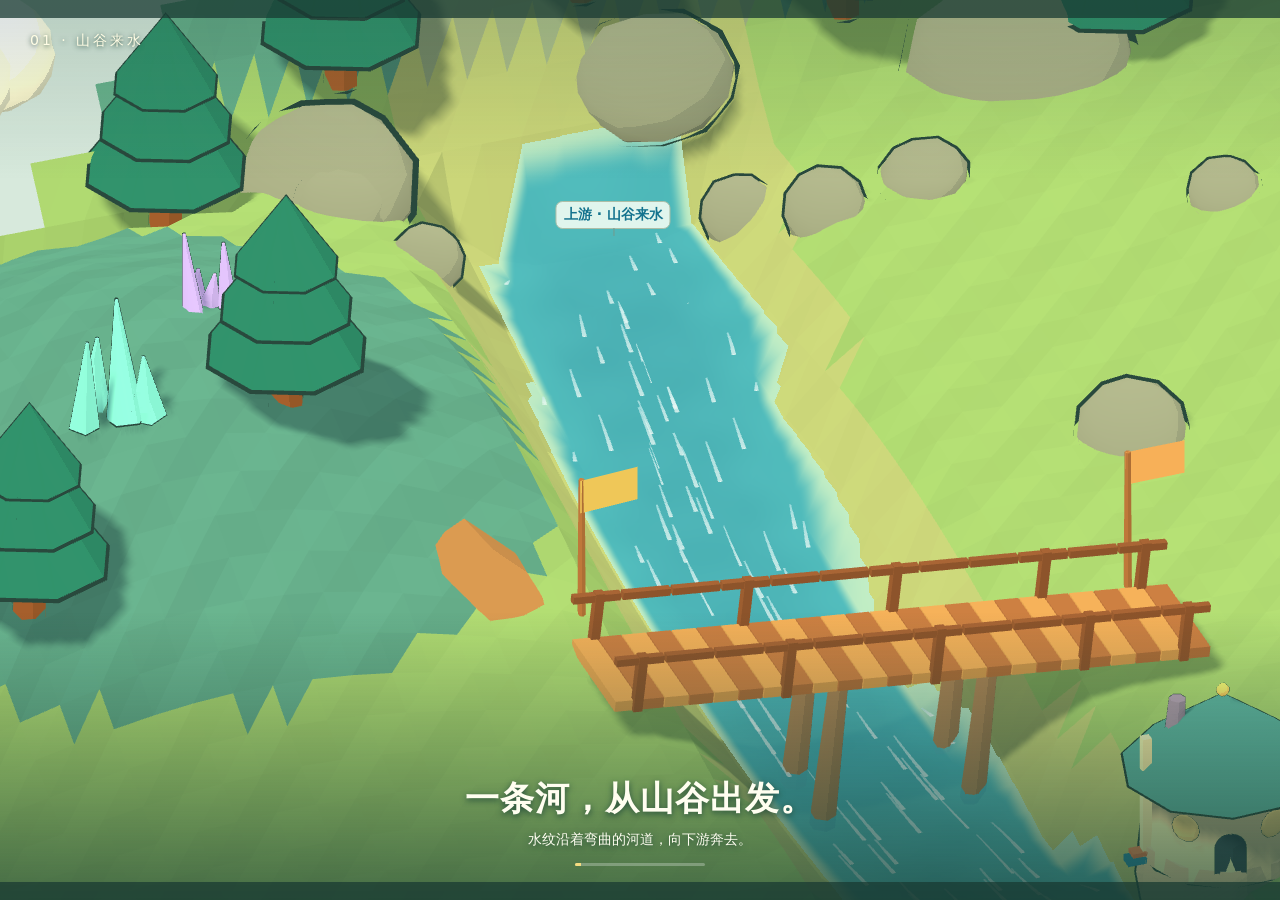
==== index.html @ bbf4702c "Publish Water Isle Simulation with bilingual documentation" ====
<!doctype html>
<html lang="zh-CN"><!--
Three.js 0.161.0
https://threejs.org/

The MIT License

Copyright 2010-2023 Three.js Authors

Permission is hereby granted, free of charge, to any person obtaining a copy
of this software and associated documentation files (the "Software"), to deal
in the Software without restriction, including without limitation the rights
to use, copy, modify, merge, publish, distribute, sublicense, and/or sell
copies of the Software, and to permit persons to whom the Software is
furnished to do so, subject to the following conditions:

The above copyright notice and this permission notice shall be included in
all copies or substantial portions of the Software.

THE SOFTWARE IS PROVIDED "AS IS", WITHOUT WARRANTY OF ANY KIND, EXPRESS OR
IMPLIED, INCLUDING BUT NOT LIMITED TO THE WARRANTIES OF MERCHANTABILITY,
FITNESS FOR A PARTICULAR PURPOSE AND NONINFRINGEMENT. IN NO EVENT SHALL THE
AUTHORS OR COPYRIGHT HOLDERS BE LIABLE FOR ANY CLAIM, DAMAGES OR OTHER
LIABILITY, WHETHER IN AN ACTION OF CONTRACT, TORT OR OTHERWISE, ARISING FROM,
OUT OF OR IN CONNECTION WITH THE SOFTWARE OR THE USE OR OTHER DEALINGS IN
THE SOFTWARE.

Original floating-island artwork and procedural model functions:
https://github.com/404-NOT-FOUND-ERROR/SandBox-Game
See LICENSE-original.


MIT License

Copyright (c) 2026 炼制中心

Permission is hereby granted, free of charge, to any person obtaining a copy
of this software and associated documentation files (the "Software"), to deal
in the Software without restriction, including without limitation the rights
to use, copy, modify, merge, publish, distribute, sublicense, and/or sell
copies of the Software, and to permit persons to whom the Software is
furnished to do so, subject to the following conditions:

The above copyright notice and this permission notice shall be included in all
copies or substantial portions of the Software.

THE SOFTWARE IS PROVIDED "AS IS", WITHOUT WARRANTY OF ANY KIND, EXPRESS OR
IMPLIED, INCLUDING BUT NOT LIMITED TO THE WARRANTIES OF MERCHANTABILITY,
FITNESS FOR A PARTICULAR PURPOSE AND NONINFRINGEMENT. IN NO EVENT SHALL THE
AUTHORS OR COPYRIGHT HOLDERS BE LIABLE FOR ANY CLAIM, DAMAGES OR OTHER
LIABILITY, WHETHER IN AN ACTION OF CONTRACT, TORT OR OTHERWISE, ARISING FROM,
OUT OF OR IN CONNECTION WITH THE SOFTWARE OR THE USE OR OTHER DEALINGS IN THE
SOFTWARE.

-->
<head><meta charset="utf-8"><meta name="viewport" content="width=device-width,initial-scale=1,viewport-fit=cover"><meta name="eureka:viewport" content='{"mode":"responsive"}'><meta name="theme-color" content="#f6f3e6"><title>给水一条路 · 云铃镇的雨天</title><style>
:root{--ink:#263f38;--muted:#6c7e71;--paper:#fcfaee;--green:#275e4c;--lime:#e5edab;--line:#d2ddc7;--blue:#258d9a;--gold:#edb957;font-family:'Microsoft YaHei',system-ui,sans-serif;color:var(--ink)}*{box-sizing:border-box}body{margin:0;background:#eef1df}button,input,select{font:inherit}button{cursor:pointer;min-height:44px;min-width:44px;border:1px solid var(--line);border-radius:12px;background:var(--paper);color:inherit;font-size:14px;font-weight:700;padding:9px 13px;display:inline-flex;align-items:center;justify-content:center;gap:7px}button:hover{background:#eaf0d5}button:disabled{opacity:.55;cursor:default}button:focus-visible,a:focus-visible{outline:3px solid #d68e37;outline-offset:3px}button svg{width:20px;height:20px;flex:none}.primary{background:var(--green);color:white;border-color:var(--green)}.primary:hover{background:#387b60}.icon-button{padding:0;width:44px}.secondary{background:var(--lime)}[hidden]{display:none!important}#app{height:100vh;height:100dvh;display:grid;grid-template-rows:64px minmax(0,1fr) auto;gap:8px;padding:0 12px 10px}header{display:flex;align-items:center;justify-content:space-between;padding:0 8px;gap:8px}.brand{display:flex;align-items:center;gap:10px}.brand-icon{background:var(--green);color:var(--lime);border-radius:13px;width:40px;height:40px;display:grid;place-items:center}.brand-icon svg{width:26px;height:26px}.brand strong{font-size:20px;letter-spacing:1px}.brand small{display:block;font-size:12px;color:var(--muted);margin-top:3px;letter-spacing:2px}.header-actions{display:flex;gap:6px}.workspace{min-height:0;display:grid;grid-template-columns:minmax(0,1fr) 280px;gap:10px}.stage-wrap{position:relative;min-width:0;min-height:0;overflow:clip;background:#cee3da;border:1px solid #b9cdb8;border-radius:23px}#scene{position:absolute;inset:0;touch-action:none}#scene canvas{width:100%;height:100%;display:block;touch-action:none}.map-heading{position:absolute;left:18px;top:14px;z-index:2;pointer-events:none;font-size:14px;letter-spacing:2px;color:#416959}.map-heading b{letter-spacing:0;color:var(--ink)}.map-weather{position:absolute;right:16px;top:12px;border:1px solid #b4c9b7;background:#faf9e9df;border-radius:24px;padding:8px 12px;font-size:14px;z-index:2}.view-buttons{position:absolute;right:12px;bottom:12px;display:flex;gap:5px;z-index:6}.view-buttons button{background:#fffcecdd}.label{position:absolute;transform:translate(-50%,-100%);font-size:12px;font-weight:700;pointer-events:none;white-space:nowrap;color:#275d54;padding:4px 7px;border-radius:7px;background:#fcfae9dd;border:1px solid #adbea7;z-index:2}.label:after{content:'';position:absolute;left:50%;top:100%;height:8px;width:1px;background:#739a8c}.label.blue{color:#14738e;background:#e0f5ed}.label.danger{color:#a34627;background:#ffe3bf;border-color:#d98752}.spot{position:absolute;transform:translate(-50%,-50%);border:2px solid #fff6cc;box-shadow:0 3px 0 #6c56242a;background:#f7cd69;z-index:5;min-width:44px;min-height:44px;border-radius:50%;padding:5px;font-size:16px}.spot.selected{background:#285f4e;color:#fff8d0;outline:3px solid #edc468}.spot.done{background:#b8dca0}.spot span{pointer-events:none}.sidebar{display:flex;flex-direction:column;gap:10px;min-height:0;overflow:auto}.panel{border:1px solid var(--line);border-radius:20px;background:var(--paper);padding:18px;box-shadow:0 4px 0 #5363460b}.eyebrow{font-size:12px;color:#678073;letter-spacing:2px}.panel h1{font-size:25px;line-height:1.35;margin:10px 0}.panel p{font-size:14px;line-height:1.7;color:var(--muted);margin:10px 0}.resident-line{display:flex;gap:10px;align-items:start;margin:14px 0}.portrait{flex:none;font-size:27px;display:grid;place-items:center;width:42px;height:42px;background:#efdfb6;border-radius:50%}.resident-line p{margin:0;font-size:14px}.goal{padding:12px 0;border-top:1px solid var(--line);font-size:14px;line-height:1.6}.mission .primary{width:100%;margin-top:8px}.progress{height:5px;background:#e0e6d3;border-radius:10px;overflow:hidden;margin-top:12px}.progress i{display:block;height:100%;width:0;background:#3fa8a6}.caption{display:flex;justify-content:space-between;gap:8px;font-size:12px;color:var(--muted);margin-top:7px}.status-grid{display:grid;grid-template-columns:1fr 1fr;gap:12px;font-size:12px}.status-grid strong{display:block;font-size:20px;margin-top:5px}.status-grid .warn{color:#b15d3e}.flow-explain{margin-top:auto;font-size:14px;line-height:1.65;padding:14px 17px;background:#e3ebcc;border:1px solid #cbd7b9;border-radius:16px}.flow-explain b{display:block;margin-bottom:5px}.crew-status{font-size:14px;padding:9px;background:#f2e6c5;border-radius:8px;margin-top:10px;line-height:1.65}
.footer{display:grid;grid-template-columns:auto minmax(0,1fr);gap:12px;align-items:center}.tools{display:flex;gap:6px}.tool{flex-direction:column;gap:3px;min-width:65px;height:64px;padding:6px 8px}.tool[aria-pressed=true]{background:var(--green);color:#fff6cd;border-color:var(--green)}.work-card{display:flex;gap:14px;align-items:center;background:var(--paper);border:1px solid var(--line);border-radius:15px;padding:10px 14px;min-height:76px}.work-copy{flex:1;min-width:0}.work-copy strong{font-size:16px;display:block}.work-copy p{margin:5px 0 0;font-size:14px;color:var(--muted);line-height:1.5}.work-card button{flex:none}.work-number{font-size:23px;font-weight:900;color:#9b772e}.work-controls{display:flex;gap:6px}.mobile-summary,.mobile-run{display:none}#toast{position:absolute;bottom:67px;left:50%;transform:translate(-50%,8px);background:#253f38f0;color:#fffdf0;font-size:14px;line-height:1.5;border-radius:11px;padding:10px 15px;width:max-content;max-width:90%;pointer-events:none;opacity:0;z-index:15;transition:.2s}#toast.show{opacity:1;transform:translate(-50%,0)}#workBubble{position:absolute;z-index:4;transform:translate(-50%,-100%);background:#fff3bddd;color:#70511a;border-radius:8px;font-size:14px;padding:5px 9px;pointer-events:none;white-space:nowrap}#waterNote{position:absolute;bottom:14px;left:16px;max-width:calc(100% - 174px);font-size:14px;color:#356d66;background:#fffde8df;padding:8px 11px;border-radius:10px;pointer-events:none;z-index:3}
dialog{color:var(--ink);width:min(620px,calc(100% - 24px));max-height:calc(100dvh - 24px);background:var(--paper);border:1px solid #aebf9d;border-radius:22px;padding:24px;box-shadow:0 25px 100px #233e4255;overflow:auto}dialog::backdrop{background:#183f3655;backdrop-filter:blur(4px)}.dialog-head{display:flex;align-items:center;justify-content:space-between;gap:8px}.dialog-head h2{font-size:23px;margin:0}dialog p{font-size:14px;line-height:1.8;color:#596f61}.dialog-actions{display:flex;gap:8px;margin-top:16px;flex-wrap:wrap}.dialog-actions button{flex:1}.chapter-list{display:grid;grid-template-columns:1fr 1fr;gap:10px;margin-top:18px}.chapter-card{display:block;text-align:left;padding:16px;white-space:normal}.chapter-card small{display:block;color:#7b876a;font-size:12px}.chapter-card strong{display:block;font-size:18px;margin:8px 0}.chapter-card p{margin:0;font-weight:400;font-size:14px;line-height:1.6}.chapter-card .stamp{color:#b18938;font-size:14px}.result-grid{display:grid;grid-template-columns:1fr 1fr;gap:10px}.result-grid div{background:#eaf0d9;border-radius:12px;padding:13px;font-size:14px}.result-grid strong{display:block;margin-top:7px;font-size:24px}.settings-row{display:flex;justify-content:space-between;align-items:center;gap:10px;margin:14px 0;font-size:14px}input[type=range]{width:150px;height:44px;accent-color:var(--green)}select{min-height:44px;font-size:16px;border:1px solid var(--line);border-radius:9px;background:#fffdf0;color:inherit;padding:7px}.learn-card{padding:12px 0;border-bottom:1px solid var(--line);font-size:14px;line-height:1.7}.learn-card b{display:block;margin-bottom:4px}a{color:#21745e}
#opening{position:absolute;inset:0;z-index:12;pointer-events:none;background:linear-gradient(0deg,#1d483b55,transparent 30%)}.opening-top{position:absolute;top:26px;left:30px;font-size:14px;letter-spacing:3px;color:#fffde5;text-shadow:0 1px 5px #264a3c}.opening-caption{position:absolute;bottom:28px;left:8%;right:8%;text-align:center;color:#fffef0;text-shadow:0 2px 6px #234b3b}.opening-caption h2{font-size:clamp(20px,3vw,34px);margin:0 0 9px}.opening-caption p{font-size:14px;margin:0}.story-progress{height:3px;background:#ffffff45;width:130px;margin:14px auto 0;border-radius:5px;overflow:hidden}.story-progress i{display:block;background:#f5db80;height:100%;width:0}#home{position:absolute;right:5%;top:50%;transform:translateY(-50%);width:360px;z-index:13;background:#fffbeced;border:1px solid #fff6c2;border-radius:25px;padding:30px;box-shadow:0 12px 70px #285e4329}.home-kicker{font-size:12px;letter-spacing:4px;color:#738169}#home h1{font-size:48px;letter-spacing:2px;line-height:1.18;margin:19px 0}#home p{font-size:16px;line-height:1.8;color:#61735b;margin:0 0 21px}#home button{width:100%;min-height:52px}.home-detail{display:flex;gap:15px;margin-top:18px;font-size:12px;color:#869071}body[data-mode=intro] #app,body[data-mode=home] #app{display:block;padding:0}body[data-mode=intro] .workspace,body[data-mode=home] .workspace{height:100%;display:block}body[data-mode=intro] .stage-wrap,body[data-mode=home] .stage-wrap{height:100%;border:0;border-radius:0}body[data-mode=intro] header,body[data-mode=home] header,body[data-mode=intro] .sidebar,body[data-mode=home] .sidebar,body[data-mode=intro] .footer,body[data-mode=home] .footer,body[data-mode=intro] .mobile-summary,body[data-mode=home] .mobile-summary,body[data-mode=intro] .play-hud,body[data-mode=home] .play-hud{display:none!important}.loading{position:absolute;inset:0;z-index:30;background:#e4ecdb;display:grid;place-content:center;text-align:center}.loading strong{font-size:25px}.loading p{font-size:14px;color:#69806b}.fallback{position:absolute;inset:0;z-index:40;background:#fff9e9;display:grid;place-content:center;text-align:center;padding:25px}
@media(max-width:1000px){.workspace{grid-template-columns:minmax(0,1fr) 245px}.panel{padding:14px}.panel h1{font-size:22px}.brand small{display:none}.work-card{gap:8px}.tool{min-width:57px}.work-copy p{font-size:14px}}
@media(max-width:900px){#app{padding:0 8px 8px;gap:6px;grid-template-rows:50px 44px minmax(0,1fr) auto}.workspace{display:block}.stage-wrap{height:100%;border-radius:18px}.sidebar{display:none}header{padding:0 3px}.brand strong{font-size:17px}.brand-icon{display:none}.header-actions{gap:4px}.header-actions .wide{display:none}.mobile-summary{display:flex;align-items:center;justify-content:space-between;gap:6px;font-size:14px;padding:0 4px}.mobile-summary strong{display:block}.mobile-summary small{font-size:12px;color:var(--muted)}.mobile-summary button{border:0;background:transparent;font-size:14px;padding:4px 8px}.map-heading{font-size:12px;left:10px;top:13px;letter-spacing:0}.map-weather{font-size:12px;right:9px;top:8px;padding:7px 9px}.footer{grid-template-columns:1fr;gap:6px}.tools{display:flex;gap:5px}.tool{flex:1;height:48px;min-width:44px;font-size:12px;flex-direction:row;padding:5px;gap:5px}.tool svg{width:17px;height:17px}.mobile-run{display:inline-flex;background:var(--green);color:#fff9df;min-width:94px}.work-card{min-height:66px;padding:8px 10px;gap:8px}.work-copy strong{font-size:14px}.work-copy p{font-size:14px;margin-top:3px;line-height:1.4}.work-number{font-size:19px}.work-controls{gap:4px}.work-controls button{padding:6px 9px}.view-buttons{right:7px;bottom:7px;gap:3px}.view-buttons button{width:44px}.label{font-size:12px;padding:3px 5px}#waterNote{display:none}.chapter-list{grid-template-columns:1fr}#home{right:16px;left:16px;top:auto;bottom:20px;transform:none;width:auto;padding:21px;border-radius:21px}#home h1{font-size:32px;margin:8px 0}#home p{font-size:14px;margin-bottom:12px}.home-detail{display:none}.home-kicker{font-size:12px}#home button{min-height:46px}.opening-top{top:20px;left:20px}.opening-caption{left:20px;right:20px;bottom:24px}.opening-caption h2{font-size:23px}.map-heading span{display:none}}
@media(max-height:560px) and (max-width:900px){#app{grid-template-rows:44px 38px minmax(0,1fr) auto;gap:3px;padding-bottom:5px}.work-copy p{display:none}.work-card{min-height:54px}.tool{height:44px}.map-heading,.map-weather{display:none}.view-buttons #zoomBtn{display:none}.view-buttons{bottom:4px}#home{bottom:10px;padding:16px;left:12px;right:12px}#home h1{font-size:26px;margin:5px 0}#home p{margin-bottom:8px}.home-kicker{display:none}.opening-caption h2{font-size:19px}.opening-caption{bottom:16px}.opening-caption p{font-size:14px}.story-progress{margin-top:8px}.label.secondary-label{display:none}}
@media(max-height:700px) and (min-width:901px){.resident-line{margin:8px 0}.panel{padding:13px}.panel h1{font-size:21px;margin:8px 0}.status-panel{padding:12px}.flow-explain{padding:11px}.goal{padding:8px 0}.panel p{margin:8px 0;line-height:1.55}.brand small{display:none}}
@media(prefers-reduced-motion:reduce){*{transition:none!important}}
@media(max-width:900px){.tool{flex-direction:column;gap:1px;white-space:nowrap;font-size:12px}.tool svg{height:16px;width:16px}}
.brand small,.eyebrow,.caption,.home-kicker,.chapter-card small,.mobile-summary small{font-size:14px}@media(max-height:560px) and (min-width:650px) and (max-width:900px){.footer{grid-template-columns:auto minmax(0,1fr)}.tools{min-width:335px}.work-copy p{display:none}.work-card{min-height:52px}}
@media(min-width:650px) and (max-width:900px) and (min-height:360px) and (max-height:560px){
 #app{grid-template-columns:minmax(0,1fr) 228px;grid-template-rows:46px 56px minmax(0,1fr);gap:6px;padding:8px}
 header{grid-column:2;grid-row:1;padding:0;justify-content:flex-end}.brand{display:none}.header-actions{width:100%}.header-actions #mapBtn{flex:1}
 .mobile-summary{grid-column:2;grid-row:2;padding:0}.mobile-summary small{font-size:14px;line-height:1.4}.mobile-summary button{padding:4px}
 .workspace{grid-column:1;grid-row:1 / 4}.footer{grid-column:2;grid-row:3;display:flex;flex-direction:column;align-items:stretch;gap:8px;min-height:0}
 .tools{display:grid;grid-template-columns:repeat(5,minmax(0,1fr));gap:4px;min-width:0}.tools .mobile-run{grid-column:1 / -1;height:44px}.tools .tool{min-width:0}.tools .icon-button{width:100%;min-width:0}
 .work-card{display:grid;grid-template-columns:24px minmax(0,1fr);padding:9px;gap:5px}.work-copy p{display:block;font-size:14px}.work-controls{grid-column:1 / -1}.work-controls button{flex:1}
 #toast{bottom:58px;font-size:14px}#home{width:300px;left:auto;right:16px;top:50%;bottom:auto;transform:translateY(-50%)}
}
.label.blue{font-size:14px}
#opening:before,#opening:after{content:"";position:absolute;left:0;right:0;height:18px;background:#183a32bf;z-index:1}#opening:before{top:0}#opening:after{bottom:0}.opening-top{top:32px}.opening-caption{bottom:34px}.opening-caption h2{letter-spacing:1px}#opening{background:linear-gradient(0deg,#173c32b3,transparent 32%,transparent 80%,#173c3229)}
 .goal-row{display:flex;flex-wrap:wrap;justify-content:space-between;gap:1px 8px;padding:5px 0;font-size:14px;line-height:1.5}.goal-row small{font-size:14px;color:#687a68}.goal-row.met>span{color:#28745a}.map-thumb{display:block;width:100%;height:100px;margin-bottom:10px}.gate-options{display:flex;flex-wrap:wrap;gap:8px}.gate-options button{flex:1;min-width:70px}.gate-map{position:absolute;bottom:12px;left:12px;z-index:7;background:#fff2c7;border:2px solid #a88846;min-height:44px;font-size:14px}.goal{padding:8px 0}.resident-line{margin:8px 0}.panel h1{font-size:23px}.work-copy p{font-size:14px}.label.secondary-label.danger{display:block}@media(max-height:560px) and (max-width:900px){.gate-map{bottom:4px;left:5px;padding:5px 8px;font-size:14px}.map-thumb{height:80px}} </style></head><body data-mode="intro"><main id="app">
<header><div class="brand"><span class="brand-icon" data-icon="island"></span><div><strong>给水一条路</strong><small>一条河的五场冒险 · FLOATING ISLE</small></div></div><div class="header-actions"><button id="mapBtn">旅程</button><button class="icon-button" id="saveBtn" data-icon="save" aria-label="保存岛屿"></button><button id="helpBtn" data-icon="book" aria-label="玩法与发现"><span class="wide">玩法与发现</span></button></div></header>
<div class="mobile-summary"><div><strong id="mobileMission"></strong><small id="mobileStat"></small></div><button id="mobileInfo">任务 ↗</button></div>
<div class="workspace"><section class="stage-wrap" aria-label="云铃镇河谷"><div id="scene"></div><div class="map-heading play-hud"><b>云铃河谷</b><span> · 山水之间，还有人家</span></div><div class="map-weather play-hud" id="weatherText">晴朗 · 河水缓缓流动</div><div id="labels"></div><div id="spots" class="play-hud"></div><div id="workBubble" class="play-hud" hidden></div><button id="gateMapBtn" class="gate-map play-hud" hidden>调闸 25%</button><div id="waterNote" class="play-hud">白色水迹跟着河水流动</div><div class="view-buttons play-hud"><button id="zoomBtn" class="icon-button" data-icon="zoom" aria-label="放大地图"></button><button id="rotateBtn" class="icon-button" data-icon="rotate" aria-label="转动地图"></button><button id="fitBtn" class="icon-button" data-icon="fit" aria-label="全岛视角"></button></div><div id="toast" role="status" aria-live="polite"></div>
<div id="opening"><div class="opening-top">云铃镇 · 一个雨天</div><div class="opening-caption"><h2 id="openingTitle">河水经过小镇，流向远方。</h2><p id="openingText">桥上的早市，刚刚开始。</p><div class="story-progress"><i id="openingProgress"></i></div></div></div>
<div id="home" hidden><div class="home-kicker">A LITTLE RIVER. A BIG ADVENTURE.</div><h1>给水<br>一条路</h1><p>下一场雨来之前，<br>你会怎样救回云铃镇？</p><button id="beginBtn" class="primary">回到下雨前 →</button><div class="home-detail"><span>挖河道</span><span>筑护岸</span><span>给水找个家</span></div></div>
<div id="loading" class="loading"><strong>云铃镇正在醒来</strong><p>河水流过山谷，故事就要开始。</p></div><div id="fallback" class="fallback" hidden><h2>开启岛屿画面</h2><p>请在浏览器设置中开启硬件加速，再打开小岛。</p><button onclick="location.reload()">打开小岛</button></div></section>
<aside class="sidebar"><section class="panel mission"><div id="chapterLabel" class="eyebrow"></div><h1 id="missionTitle"></h1><div class="resident-line"><span class="portrait">☀</span><p id="missionDesc"></p></div><div id="taskText" class="goal"></div><div id="crewStatus" class="crew-status" hidden></div><button id="runBtn" class="primary" data-icon="rain">让雨来吧</button><div class="progress"><i id="progress"></i></div><div class="caption"><span id="runState">先改造，再看一场雨</span><span id="runTime"></span></div></section>
<section class="panel status-panel"><div class="status-grid"><div>小镇人家<strong id="townStat">3 / 3</strong></div><div>下游人家<strong id="downStat">平安</strong></div><div>洼地蓄水<strong id="basinStat">0 格</strong></div><div id="extraStatName">已挖填土方<strong id="extraStat">0 格</strong></div></div></section><div class="flow-explain"><b id="scienceTitle">顺着白色水迹看</b><span id="scienceText">上游的来水经过小镇，再到下游，最后从瀑口离岛。</span></div></aside></div>
<footer class="footer"><div class="tools"><button class="tool" data-tool="dig" aria-pressed="true" data-icon="dig">挖低</button><button class="tool" data-tool="raise" aria-pressed="false" data-icon="raise">堆高</button><button class="tool" data-tool="look" aria-pressed="false" data-icon="hand">观察</button><button id="undoBtn" class="icon-button" data-icon="undo" aria-label="撤销施工" disabled></button><button id="settingsBtn" class="icon-button" data-icon="reset" aria-label="工具箱"></button><button id="mobileRun" class="mobile-run">来场雨</button></div><div class="work-card"><span id="workNumber" class="work-number">01</span><div class="work-copy"><strong id="workTitle">拓宽主河道</strong><p id="workTip">选择黄色工程标记，给水腾出一条路。</p></div><div class="work-controls"><button id="chooseWork" aria-label="切换工程">换一处</button><button id="workBtn" class="secondary">开工</button></div></div></footer>
</main>
<dialog id="infoDialog"><div class="dialog-head"><h2 id="infoTitle"></h2><button class="icon-button close-dialog" data-icon="close" aria-label="关闭"></button></div><div id="infoBody"></div></dialog>
<dialog id="mapDialog"><div class="dialog-head"><h2>五片河谷，五种水的难题</h2><button class="icon-button close-dialog" data-icon="close" aria-label="关闭"></button></div><p>从一处河道到一整座水库，工程逐渐丰富，目标也需要一起满足。</p><div id="levelCards" class="chapter-list"></div></dialog>
<dialog id="resultDialog"><div class="eyebrow" id="resultKicker">雨停了，小镇有话想说</div><div class="dialog-head"><h2 id="resultTitle"></h2><button class="icon-button close-dialog" data-icon="close" aria-label="关闭"></button></div><p id="resultDesc"></p><div class="result-grid"><div>小镇最高水深<strong id="resultTown"></strong></div><div id="resultOtherName">下游最高水深<strong id="resultOther"></strong></div></div><p id="resultLearning"></p><p id="comparison"></p><div class="dialog-actions"><button id="retryBtn">继续改造</button><button id="nextBtn" class="primary">下一站 →</button></div></dialog>
<dialog id="settingsDialog"><div class="dialog-head"><h2>工地工具箱</h2><button class="icon-button close-dialog" data-icon="close" aria-label="关闭"></button></div><div class="settings-row"><label for="brush">笔刷大小</label><input id="brush" type="range" min="1.2" max="5" step=".2" value="2.8"></div><div class="settings-row"><label for="weatherChoice">自由岛天气</label><select id="weatherChoice"><option value="6">阵雨</option><option value="18" selected>暴雨</option><option value="28">强降雨</option></select></div><div class="dialog-actions"><button id="pauseBtn">暂停水流</button><button id="flatBtn">平整工具</button></div><div class="dialog-actions"><button id="loadBtn">读取岛屿</button><button id="resetBtn">重整本关</button></div><p>先保存当前岛屿，就能在下次打开时继续改造。</p></dialog>
<script type="module">/**
 * @license
 * Copyright 2010-2023 Three.js Authors
 * SPDX-License-Identifier: MIT
 */
const REVISION = '161';

const MOUSE = { LEFT: 0, MIDDLE: 1, RIGHT: 2, ROTATE: 0, DOLLY: 1, PAN: 2 };
const TOUCH = { ROTATE: 0, PAN: 1, DOLLY_PAN: 2, DOLLY_ROTATE: 3 };
const CullFaceNone = 0;
const CullFaceBack = 1;
const CullFaceFront = 2;
const CullFaceFrontBack = 3;
const BasicShadowMap = 0;
const PCFShadowMap = 1;
const PCFSoftShadowMap = 2;
const VSMShadowMap = 3;
const FrontSide = 0;
const BackSide = 1;
const DoubleSide = 2;
const NoBlending = 0;
const NormalBlending = 1;
const AdditiveBlending = 2;
const SubtractiveBlending = 3;
const MultiplyBlending = 4;
const CustomBlending = 5;
const AddEquation = 100;
const SubtractEquation = 101;
const ReverseSubtractEquation = 102;
const MinEquation = 103;
const MaxEquation = 104;
const ZeroFactor = 200;
const OneFactor = 201;
const SrcColorFactor = 202;
const OneMinusSrcColorFactor = 203;
const SrcAlphaFactor = 204;
const OneMinusSrcAlphaFactor = 205;
const DstAlphaFactor = 206;
const OneMinusDstAlphaFactor = 207;
const DstColorFactor = 208;
const OneMinusDstColorFactor = 209;
const SrcAlphaSaturateFactor = 210;
const ConstantColorFactor = 211;
const OneMinusConstantColorFactor = 212;
const ConstantAlphaFactor = 213;
const OneMinusConstantAlphaFactor = 214;
const NeverDepth = 0;
const AlwaysDepth = 1;
const LessDepth = 2;
const LessEqualDepth = 3;
const EqualDepth = 4;
const GreaterEqualDepth = 5;
const GreaterDepth = 6;
const NotEqualDepth = 7;
const MultiplyOperation = 0;
const MixOperation = 1;
const AddOperation = 2;
const NoToneMapping = 0;
const LinearToneMapping = 1;
const ReinhardToneMapping = 2;
const CineonToneMapping = 3;
const ACESFilmicToneMapping = 4;
const CustomToneMapping = 5;
const AgXToneMapping = 6;
const AttachedBindMode = 'attached';
const DetachedBindMode = 'detached';

const UVMapping = 300;
const CubeReflectionMapping = 301;
const CubeRefractionMapping = 302;
const EquirectangularReflectionMapping = 303;
const EquirectangularRefractionMapping = 304;
const CubeUVReflectionMapping = 306;
const RepeatWrapping = 1000;
const ClampToEdgeWrapping = 1001;
const MirroredRepeatWrapping = 1002;
const NearestFilter = 1003;
const NearestMipmapNearestFilter = 1004;
const NearestMipMapNearestFilter = 1004;
const NearestMipmapLinearFilter = 1005;
const NearestMipMapLinearFilter = 1005;
const LinearFilter = 1006;
const LinearMipmapNearestFilter = 1007;
const LinearMipMapNearestFilter = 1007;
const LinearMipmapLinearFilter = 1008;
const LinearMipMapLinearFilter = 1008;
const UnsignedByteType = 1009;
const ByteType = 1010;
const ShortType = 1011;
const UnsignedShortType = 1012;
const IntType = 1013;
const UnsignedIntType = 1014;
const FloatType = 1015;
const HalfFloatType = 1016;
const UnsignedShort4444Type = 1017;
const UnsignedShort5551Type = 1018;
const UnsignedInt248Type = 1020;
const AlphaFormat = 1021;
const RGBAFormat = 1023;
const LuminanceFormat = 1024;
const LuminanceAlphaFormat = 1025;
const DepthFormat = 1026;
const DepthStencilFormat = 1027;
const RedFormat = 1028;
const RedIntegerFormat = 1029;
const RGFormat = 1030;
const RGIntegerFormat = 1031;
const RGBAIntegerFormat = 1033;

const RGB_S3TC_DXT1_Format = 33776;
const RGBA_S3TC_DXT1_Format = 33777;
const RGBA_S3TC_DXT3_Format = 33778;
const RGBA_S3TC_DXT5_Format = 33779;
const RGB_PVRTC_4BPPV1_Format = 35840;
const RGB_PVRTC_2BPPV1_Format = 35841;
const RGBA_PVRTC_4BPPV1_Format = 35842;
const RGBA_PVRTC_2BPPV1_Format = 35843;
const RGB_ETC1_Format = 36196;
const RGB_ETC2_Format = 37492;
const RGBA_ETC2_EAC_Format = 37496;
const RGBA_ASTC_4x4_Format = 37808;
const RGBA_ASTC_5x4_Format = 37809;
const RGBA_ASTC_5x5_Format = 37810;
const RGBA_ASTC_6x5_Format = 37811;
const RGBA_ASTC_6x6_Format = 37812;
const RGBA_ASTC_8x5_Format = 37813;
const RGBA_ASTC_8x6_Format = 37814;
const RGBA_ASTC_8x8_Format = 37815;
const RGBA_ASTC_10x5_Format = 37816;
const RGBA_ASTC_10x6_Format = 37817;
const RGBA_ASTC_10x8_Format = 37818;
const RGBA_ASTC_10x10_Format = 37819;
const RGBA_ASTC_12x10_Format = 37820;
const RGBA_ASTC_12x12_Format = 37821;
const RGBA_BPTC_Format = 36492;
const RGB_BPTC_SIGNED_Format = 36494;
const RGB_BPTC_UNSIGNED_Format = 36495;
const RED_RGTC1_Format = 36283;
const SIGNED_RED_RGTC1_Format = 36284;
const RED_GREEN_RGTC2_Format = 36285;
const SIGNED_RED_GREEN_RGTC2_Format = 36286;
const LoopOnce = 2200;
const LoopRepeat = 2201;
const LoopPingPong = 2202;
const InterpolateDiscrete = 2300;
const InterpolateLinear = 2301;
const InterpolateSmooth = 2302;
const ZeroCurvatureEnding = 2400;
const ZeroSlopeEnding = 2401;
const WrapAroundEnding = 2402;
const NormalAnimationBlendMode = 2500;
const AdditiveAnimationBlendMode = 2501;
const TrianglesDrawMode = 0;
const TriangleStripDrawMode = 1;
const TriangleFanDrawMode = 2;
/** @deprecated Use LinearSRGBColorSpace or NoColorSpace in three.js r152+. */
const LinearEncoding = 3000;
/** @deprecated Use SRGBColorSpace in three.js r152+. */
const sRGBEncoding = 3001;
const BasicDepthPacking = 3200;
const RGBADepthPacking = 3201;
const TangentSpaceNormalMap = 0;
const ObjectSpaceNormalMap = 1;

// Color space string identifiers, matching CSS Color Module Level 4 and WebGPU names where available.
const NoColorSpace = '';
const SRGBColorSpace = 'srgb';
const LinearSRGBColorSpace = 'srgb-linear';
const DisplayP3ColorSpace = 'display-p3';
const LinearDisplayP3ColorSpace = 'display-p3-linear';

const LinearTransfer = 'linear';
const SRGBTransfer = 'srgb';

const Rec709Primaries = 'rec709';
const P3Primaries = 'p3';

const ZeroStencilOp = 0;
const KeepStencilOp = 7680;
const ReplaceStencilOp = 7681;
const IncrementStencilOp = 7682;
const DecrementStencilOp = 7683;
const IncrementWrapStencilOp = 34055;
const DecrementWrapStencilOp = 34056;
const InvertStencilOp = 5386;

const NeverStencilFunc = 512;
const LessStencilFunc = 513;
const EqualStencilFunc = 514;
const LessEqualStencilFunc = 515;
const GreaterStencilFunc = 516;
const NotEqualStencilFunc = 517;
const GreaterEqualStencilFunc = 518;
const AlwaysStencilFunc = 519;

const NeverCompare = 512;
const LessCompare = 513;
const EqualCompare = 514;
const LessEqualCompare = 515;
const GreaterCompare = 516;
const NotEqualCompare = 517;
const GreaterEqualCompare = 518;
const AlwaysCompare = 519;

const StaticDrawUsage = 35044;
const DynamicDrawUsage = 35048;
const StreamDrawUsage = 35040;
const StaticReadUsage = 35045;
const DynamicReadUsage = 35049;
const StreamReadUsage = 35041;
const StaticCopyUsage = 35046;
const DynamicCopyUsage = 35050;
const StreamCopyUsage = 35042;

const GLSL1 = '100';
const GLSL3 = '300 es';

const _SRGBAFormat = 1035; // fallback for WebGL 1

const WebGLCoordinateSystem = 2000;
const WebGPUCoordinateSystem = 2001;

/**
 * https://github.com/mrdoob/eventdispatcher.js/
 */

class EventDispatcher {

	addEventListener( type, listener ) {

		if ( this._listeners === undefined ) this._listeners = {};

		const listeners = this._listeners;

		if ( listeners[ type ] === undefined ) {

			listeners[ type ] = [];

		}

		if ( listeners[ type ].indexOf( listener ) === - 1 ) {

			listeners[ type ].push( listener );

		}

	}

	hasEventListener( type, listener ) {

		if ( this._listeners === undefined ) return false;

		const listeners = this._listeners;

		return listeners[ type ] !== undefined && listeners[ type ].indexOf( listener ) !== - 1;

	}

	removeEventListener( type, listener ) {

		if ( this._listeners === undefined ) return;

		const listeners = this._listeners;
		const listenerArray = listeners[ type ];

		if ( listenerArray !== undefined ) {

			const index = listenerArray.indexOf( listener );

			if ( index !== - 1 ) {

				listenerArray.splice( index, 1 );

			}

		}

	}

	dispatchEvent( event ) {

		if ( this._listeners === undefined ) return;

		const listeners = this._listeners;
		const listenerArray = listeners[ event.type ];

		if ( listenerArray !== undefined ) {

			event.target = this;

			// Make a copy, in case listeners are removed while iterating.
			const array = listenerArray.slice( 0 );

			for ( let i = 0, l = array.length; i < l; i ++ ) {

				array[ i ].call( this, event );

			}

			event.target = null;

		}

	}

}

const _lut = [ '00', '01', '02', '03', '04', '05', '06', '07', '08', '09', '0a', '0b', '0c', '0d', '0e', '0f', '10', '11', '12', '13', '14', '15', '16', '17', '18', '19', '1a', '1b', '1c', '1d', '1e', '1f', '20', '21', '22', '23', '24', '25', '26', '27', '28', '29', '2a', '2b', '2c', '2d', '2e', '2f', '30', '31', '32', '33', '34', '35', '36', '37', '38', '39', '3a', '3b', '3c', '3d', '3e', '3f', '40', '41', '42', '43', '44', '45', '46', '47', '48', '49', '4a', '4b', '4c', '4d', '4e', '4f', '50', '51', '52', '53', '54', '55', '56', '57', '58', '59', '5a', '5b', '5c', '5d', '5e', '5f', '60', '61', '62', '63', '64', '65', '66', '67', '68', '69', '6a', '6b', '6c', '6d', '6e', '6f', '70', '71', '72', '73', '74', '75', '76', '77', '78', '79', '7a', '7b', '7c', '7d', '7e', '7f', '80', '81', '82', '83', '84', '85', '86', '87', '88', '89', '8a', '8b', '8c', '8d', '8e', '8f', '90', '91', '92', '93', '94', '95', '96', '97', '98', '99', '9a', '9b', '9c', '9d', '9e', '9f', 'a0', 'a1', 'a2', 'a3', 'a4', 'a5', 'a6', 'a7', 'a8', 'a9', 'aa', 'ab', 'ac', 'ad', 'ae', 'af', 'b0', 'b1', 'b2', 'b3', 'b4', 'b5', 'b6', 'b7', 'b8', 'b9', 'ba', 'bb', 'bc', 'bd', 'be', 'bf', 'c0', 'c1', 'c2', 'c3', 'c4', 'c5', 'c6', 'c7', 'c8', 'c9', 'ca', 'cb', 'cc', 'cd', 'ce', 'cf', 'd0', 'd1', 'd2', 'd3', 'd4', 'd5', 'd6', 'd7', 'd8', 'd9', 'da', 'db', 'dc', 'dd', 'de', 'df', 'e0', 'e1', 'e2', 'e3', 'e4', 'e5', 'e6', 'e7', 'e8', 'e9', 'ea', 'eb', 'ec', 'ed', 'ee', 'ef', 'f0', 'f1', 'f2', 'f3', 'f4', 'f5', 'f6', 'f7', 'f8', 'f9', 'fa', 'fb', 'fc', 'fd', 'fe', 'ff' ];

let _seed = 1234567;


const DEG2RAD = Math.PI / 180;
const RAD2DEG = 180 / Math.PI;

// http://stackoverflow.com/questions/105034/how-to-create-a-guid-uuid-in-javascript/21963136#21963136
function generateUUID() {

	const d0 = Math.random() * 0xffffffff | 0;
	const d1 = Math.random() * 0xffffffff | 0;
	const d2 = Math.random() * 0xffffffff | 0;
	const d3 = Math.random() * 0xffffffff | 0;
	const uuid = _lut[ d0 & 0xff ] + _lut[ d0 >> 8 & 0xff ] + _lut[ d0 >> 16 & 0xff ] + _lut[ d0 >> 24 & 0xff ] + '-' +
			_lut[ d1 & 0xff ] + _lut[ d1 >> 8 & 0xff ] + '-' + _lut[ d1 >> 16 & 0x0f | 0x40 ] + _lut[ d1 >> 24 & 0xff ] + '-' +
			_lut[ d2 & 0x3f | 0x80 ] + _lut[ d2 >> 8 & 0xff ] + '-' + _lut[ d2 >> 16 & 0xff ] + _lut[ d2 >> 24 & 0xff ] +
			_lut[ d3 & 0xff ] + _lut[ d3 >> 8 & 0xff ] + _lut[ d3 >> 16 & 0xff ] + _lut[ d3 >> 24 & 0xff ];

	// .toLowerCase() here flattens concatenated strings to save heap memory space.
	return uuid.toLowerCase();

}

function clamp( value, min, max ) {

	return Math.max( min, Math.min( max, value ) );

}

// compute euclidean modulo of m % n
// https://en.wikipedia.org/wiki/Modulo_operation
function euclideanModulo( n, m ) {

	return ( ( n % m ) + m ) % m;

}

// Linear mapping from range <a1, a2> to range <b1, b2>
function mapLinear( x, a1, a2, b1, b2 ) {

	return b1 + ( x - a1 ) * ( b2 - b1 ) / ( a2 - a1 );

}

// https://www.gamedev.net/tutorials/programming/general-and-gameplay-programming/inverse-lerp-a-super-useful-yet-often-overlooked-function-r5230/
function inverseLerp( x, y, value ) {

	if ( x !== y ) {

		return ( value - x ) / ( y - x );

	} else {

		return 0;

	}

}

// https://en.wikipedia.org/wiki/Linear_interpolation
function lerp( x, y, t ) {

	return ( 1 - t ) * x + t * y;

}

// http://www.rorydriscoll.com/2016/03/07/frame-rate-independent-damping-using-lerp/
function damp( x, y, lambda, dt ) {

	return lerp( x, y, 1 - Math.exp( - lambda * dt ) );

}

// https://www.desmos.com/calculator/vcsjnyz7x4
function pingpong( x, length = 1 ) {

	return length - Math.abs( euclideanModulo( x, length * 2 ) - length );

}

// http://en.wikipedia.org/wiki/Smoothstep
function smoothstep( x, min, max ) {

	if ( x <= min ) return 0;
	if ( x >= max ) return 1;

	x = ( x - min ) / ( max - min );

	return x * x * ( 3 - 2 * x );

}

function smootherstep( x, min, max ) {

	if ( x <= min ) return 0;
	if ( x >= max ) return 1;

	x = ( x - min ) / ( max - min );

	return x * x * x * ( x * ( x * 6 - 15 ) + 10 );

}

// Random integer from <low, high> interval
function randInt( low, high ) {

	return low + Math.floor( Math.random() * ( high - low + 1 ) );

}

// Random float from <low, high> interval
function randFloat( low, high ) {

	return low + Math.random() * ( high - low );

}

// Random float from <-range/2, range/2> interval
function randFloatSpread( range ) {

	return range * ( 0.5 - Math.random() );

}

// Deterministic pseudo-random float in the interval [ 0, 1 ]
function seededRandom( s ) {

	if ( s !== undefined ) _seed = s;

	// Mulberry32 generator

	let t = _seed += 0x6D2B79F5;

	t = Math.imul( t ^ t >>> 15, t | 1 );

	t ^= t + Math.imul( t ^ t >>> 7, t | 61 );

	return ( ( t ^ t >>> 14 ) >>> 0 ) / 4294967296;

}

function degToRad( degrees ) {

	return degrees * DEG2RAD;

}

function radToDeg( radians ) {

	return radians * RAD2DEG;

}

function isPowerOfTwo( value ) {

	return ( value & ( value - 1 ) ) === 0 && value !== 0;

}

function ceilPowerOfTwo( value ) {

	return Math.pow( 2, Math.ceil( Math.log( value ) / Math.LN2 ) );

}

function floorPowerOfTwo( value ) {

	return Math.pow( 2, Math.floor( Math.log( value ) / Math.LN2 ) );

}

function setQuaternionFromProperEuler( q, a, b, c, order ) {

	// Intrinsic Proper Euler Angles - see https://en.wikipedia.org/wiki/Euler_angles

	// rotations are applied to the axes in the order specified by 'order'
	// rotation by angle 'a' is applied first, then by angle 'b', then by angle 'c'
	// angles are in radians

	const cos = Math.cos;
	const sin = Math.sin;

	const c2 = cos( b / 2 );
	const s2 = sin( b / 2 );

	const c13 = cos( ( a + c ) / 2 );
	const s13 = sin( ( a + c ) / 2 );

	const c1_3 = cos( ( a - c ) / 2 );
	const s1_3 = sin( ( a - c ) / 2 );

	const c3_1 = cos( ( c - a ) / 2 );
	const s3_1 = sin( ( c - a ) / 2 );

	switch ( order ) {

		case 'XYX':
			q.set( c2 * s13, s2 * c1_3, s2 * s1_3, c2 * c13 );
			break;

		case 'YZY':
			q.set( s2 * s1_3, c2 * s13, s2 * c1_3, c2 * c13 );
			break;

		case 'ZXZ':
			q.set( s2 * c1_3, s2 * s1_3, c2 * s13, c2 * c13 );
			break;

		case 'XZX':
			q.set( c2 * s13, s2 * s3_1, s2 * c3_1, c2 * c13 );
			break;

		case 'YXY':
			q.set( s2 * c3_1, c2 * s13, s2 * s3_1, c2 * c13 );
			break;

		case 'ZYZ':
			q.set( s2 * s3_1, s2 * c3_1, c2 * s13, c2 * c13 );
			break;

		default:
			console.warn( 'THREE.MathUtils: .setQuaternionFromProperEuler() encountered an unknown order: ' + order );

	}

}

function denormalize( value, array ) {

	switch ( array.constructor ) {

		case Float32Array:

			return value;

		case Uint32Array:

			return value / 4294967295.0;

		case Uint16Array:

			return value / 65535.0;

		case Uint8Array:

			return value / 255.0;

		case Int32Array:

			return Math.max( value / 2147483647.0, - 1.0 );

		case Int16Array:

			return Math.max( value / 32767.0, - 1.0 );

		case Int8Array:

			return Math.max( value / 127.0, - 1.0 );

		default:

			throw new Error( 'Invalid component type.' );

	}

}

function normalize( value, array ) {

	switch ( array.constructor ) {

		case Float32Array:

			return value;

		case Uint32Array:

			return Math.round( value * 4294967295.0 );

		case Uint16Array:

			return Math.round( value * 65535.0 );

		case Uint8Array:

			return Math.round( value * 255.0 );

		case Int32Array:

			return Math.round( value * 2147483647.0 );

		case Int16Array:

			return Math.round( value * 32767.0 );

		case Int8Array:

			return Math.round( value * 127.0 );

		default:

			throw new Error( 'Invalid component type.' );

	}

}

const MathUtils = {
	DEG2RAD: DEG2RAD,
	RAD2DEG: RAD2DEG,
	generateUUID: generateUUID,
	clamp: clamp,
	euclideanModulo: euclideanModulo,
	mapLinear: mapLinear,
	inverseLerp: inverseLerp,
	lerp: lerp,
	damp: damp,
	pingpong: pingpong,
	smoothstep: smoothstep,
	smootherstep: smootherstep,
	randInt: randInt,
	randFloat: randFloat,
	randFloatSpread: randFloatSpread,
	seededRandom: seededRandom,
	degToRad: degToRad,
	radToDeg: radToDeg,
	isPowerOfTwo: isPowerOfTwo,
	ceilPowerOfTwo: ceilPowerOfTwo,
	floorPowerOfTwo: floorPowerOfTwo,
	setQuaternionFromProperEuler: setQuaternionFromProperEuler,
	normalize: normalize,
	denormalize: denormalize
};

class Vector2 {

	constructor( x = 0, y = 0 ) {

		Vector2.prototype.isVector2 = true;

		this.x = x;
		this.y = y;

	}

	get width() {

		return this.x;

	}

	set width( value ) {

		this.x = value;

	}

	get height() {

		return this.y;

	}

	set height( value ) {

		this.y = value;

	}

	set( x, y ) {

		this.x = x;
		this.y = y;

		return this;

	}

	setScalar( scalar ) {

		this.x = scalar;
		this.y = scalar;

		return this;

	}

	setX( x ) {

		this.x = x;

		return this;

	}

	setY( y ) {

		this.y = y;

		return this;

	}

	setComponent( index, value ) {

		switch ( index ) {

			case 0: this.x = value; break;
			case 1: this.y = value; break;
			default: throw new Error( 'index is out of range: ' + index );

		}

		return this;

	}

	getComponent( index ) {

		switch ( index ) {

			case 0: return this.x;
			case 1: return this.y;
			default: throw new Error( 'index is out of range: ' + index );

		}

	}

	clone() {

		return new this.constructor( this.x, this.y );

	}

	copy( v ) {

		this.x = v.x;
		this.y = v.y;

		return this;

	}

	add( v ) {

		this.x += v.x;
		this.y += v.y;

		return this;

	}

	addScalar( s ) {

		this.x += s;
		this.y += s;

		return this;

	}

	addVectors( a, b ) {

		this.x = a.x + b.x;
		this.y = a.y + b.y;

		return this;

	}

	addScaledVector( v, s ) {

		this.x += v.x * s;
		this.y += v.y * s;

		return this;

	}

	sub( v ) {

		this.x -= v.x;
		this.y -= v.y;

		return this;

	}

	subScalar( s ) {

		this.x -= s;
		this.y -= s;

		return this;

	}

	subVectors( a, b ) {

		this.x = a.x - b.x;
		this.y = a.y - b.y;

		return this;

	}

	multiply( v ) {

		this.x *= v.x;
		this.y *= v.y;

		return this;

	}

	multiplyScalar( scalar ) {

		this.x *= scalar;
		this.y *= scalar;

		return this;

	}

	divide( v ) {

		this.x /= v.x;
		this.y /= v.y;

		return this;

	}

	divideScalar( scalar ) {

		return this.multiplyScalar( 1 / scalar );

	}

	applyMatrix3( m ) {

		const x = this.x, y = this.y;
		const e = m.elements;

		this.x = e[ 0 ] * x + e[ 3 ] * y + e[ 6 ];
		this.y = e[ 1 ] * x + e[ 4 ] * y + e[ 7 ];

		return this;

	}

	min( v ) {

		this.x = Math.min( this.x, v.x );
		this.y = Math.min( this.y, v.y );

		return this;

	}

	max( v ) {

		this.x = Math.max( this.x, v.x );
		this.y = Math.max( this.y, v.y );

		return this;

	}

	clamp( min, max ) {

		// assumes min < max, componentwise

		this.x = Math.max( min.x, Math.min( max.x, this.x ) );
		this.y = Math.max( min.y, Math.min( max.y, this.y ) );

		return this;

	}

	clampScalar( minVal, maxVal ) {

		this.x = Math.max( minVal, Math.min( maxVal, this.x ) );
		this.y = Math.max( minVal, Math.min( maxVal, this.y ) );

		return this;

	}

	clampLength( min, max ) {

		const length = this.length();

		return this.divideScalar( length || 1 ).multiplyScalar( Math.max( min, Math.min( max, length ) ) );

	}

	floor() {

		this.x = Math.floor( this.x );
		this.y = Math.floor( this.y );

		return this;

	}

	ceil() {

		this.x = Math.ceil( this.x );
		this.y = Math.ceil( this.y );

		return this;

	}

	round() {

		this.x = Math.round( this.x );
		this.y = Math.round( this.y );

		return this;

	}

	roundToZero() {

		this.x = Math.trunc( this.x );
		this.y = Math.trunc( this.y );

		return this;

	}

	negate() {

		this.x = - this.x;
		this.y = - this.y;

		return this;

	}

	dot( v ) {

		return this.x * v.x + this.y * v.y;

	}

	cross( v ) {

		return this.x * v.y - this.y * v.x;

	}

	lengthSq() {

		return this.x * this.x + this.y * this.y;

	}

	length() {

		return Math.sqrt( this.x * this.x + this.y * this.y );

	}

	manhattanLength() {

		return Math.abs( this.x ) + Math.abs( this.y );

	}

	normalize() {

		return this.divideScalar( this.length() || 1 );

	}

	angle() {

		// computes the angle in radians with respect to the positive x-axis

		const angle = Math.atan2( - this.y, - this.x ) + Math.PI;

		return angle;

	}

	angleTo( v ) {

		const denominator = Math.sqrt( this.lengthSq() * v.lengthSq() );

		if ( denominator === 0 ) return Math.PI / 2;

		const theta = this.dot( v ) / denominator;

		// clamp, to handle numerical problems

		return Math.acos( clamp( theta, - 1, 1 ) );

	}

	distanceTo( v ) {

		return Math.sqrt( this.distanceToSquared( v ) );

	}

	distanceToSquared( v ) {

		const dx = this.x - v.x, dy = this.y - v.y;
		return dx * dx + dy * dy;

	}

	manhattanDistanceTo( v ) {

		return Math.abs( this.x - v.x ) + Math.abs( this.y - v.y );

	}

	setLength( length ) {

		return this.normalize().multiplyScalar( length );

	}

	lerp( v, alpha ) {

		this.x += ( v.x - this.x ) * alpha;
		this.y += ( v.y - this.y ) * alpha;

		return this;

	}

	lerpVectors( v1, v2, alpha ) {

		this.x = v1.x + ( v2.x - v1.x ) * alpha;
		this.y = v1.y + ( v2.y - v1.y ) * alpha;

		return this;

	}

	equals( v ) {

		return ( ( v.x === this.x ) && ( v.y === this.y ) );

	}

	fromArray( array, offset = 0 ) {

		this.x = array[ offset ];
		this.y = array[ offset + 1 ];

		return this;

	}

	toArray( array = [], offset = 0 ) {

		array[ offset ] = this.x;
		array[ offset + 1 ] = this.y;

		return array;

	}

	fromBufferAttribute( attribute, index ) {

		this.x = attribute.getX( index );
		this.y = attribute.getY( index );

		return this;

	}

	rotateAround( center, angle ) {

		const c = Math.cos( angle ), s = Math.sin( angle );

		const x = this.x - center.x;
		const y = this.y - center.y;

		this.x = x * c - y * s + center.x;
		this.y = x * s + y * c + center.y;

		return this;

	}

	random() {

		this.x = Math.random();
		this.y = Math.random();

		return this;

	}

	*[ Symbol.iterator ]() {

		yield this.x;
		yield this.y;

	}

}

class Matrix3 {

	constructor( n11, n12, n13, n21, n22, n23, n31, n32, n33 ) {

		Matrix3.prototype.isMatrix3 = true;

		this.elements = [

			1, 0, 0,
			0, 1, 0,
			0, 0, 1

		];

		if ( n11 !== undefined ) {

			this.set( n11, n12, n13, n21, n22, n23, n31, n32, n33 );

		}

	}

	set( n11, n12, n13, n21, n22, n23, n31, n32, n33 ) {

		const te = this.elements;

		te[ 0 ] = n11; te[ 1 ] = n21; te[ 2 ] = n31;
		te[ 3 ] = n12; te[ 4 ] = n22; te[ 5 ] = n32;
		te[ 6 ] = n13; te[ 7 ] = n23; te[ 8 ] = n33;

		return this;

	}

	identity() {

		this.set(

			1, 0, 0,
			0, 1, 0,
			0, 0, 1

		);

		return this;

	}

	copy( m ) {

		const te = this.elements;
		const me = m.elements;

		te[ 0 ] = me[ 0 ]; te[ 1 ] = me[ 1 ]; te[ 2 ] = me[ 2 ];
		te[ 3 ] = me[ 3 ]; te[ 4 ] = me[ 4 ]; te[ 5 ] = me[ 5 ];
		te[ 6 ] = me[ 6 ]; te[ 7 ] = me[ 7 ]; te[ 8 ] = me[ 8 ];

		return this;

	}

	extractBasis( xAxis, yAxis, zAxis ) {

		xAxis.setFromMatrix3Column( this, 0 );
		yAxis.setFromMatrix3Column( this, 1 );
		zAxis.setFromMatrix3Column( this, 2 );

		return this;

	}

	setFromMatrix4( m ) {

		const me = m.elements;

		this.set(

			me[ 0 ], me[ 4 ], me[ 8 ],
			me[ 1 ], me[ 5 ], me[ 9 ],
			me[ 2 ], me[ 6 ], me[ 10 ]

		);

		return this;

	}

	multiply( m ) {

		return this.multiplyMatrices( this, m );

	}

	premultiply( m ) {

		return this.multiplyMatrices( m, this );

	}

	multiplyMatrices( a, b ) {

		const ae = a.elements;
		const be = b.elements;
		const te = this.elements;

		const a11 = ae[ 0 ], a12 = ae[ 3 ], a13 = ae[ 6 ];
		const a21 = ae[ 1 ], a22 = ae[ 4 ], a23 = ae[ 7 ];
		const a31 = ae[ 2 ], a32 = ae[ 5 ], a33 = ae[ 8 ];

		const b11 = be[ 0 ], b12 = be[ 3 ], b13 = be[ 6 ];
		const b21 = be[ 1 ], b22 = be[ 4 ], b23 = be[ 7 ];
		const b31 = be[ 2 ], b32 = be[ 5 ], b33 = be[ 8 ];

		te[ 0 ] = a11 * b11 + a12 * b21 + a13 * b31;
		te[ 3 ] = a11 * b12 + a12 * b22 + a13 * b32;
		te[ 6 ] = a11 * b13 + a12 * b23 + a13 * b33;

		te[ 1 ] = a21 * b11 + a22 * b21 + a23 * b31;
		te[ 4 ] = a21 * b12 + a22 * b22 + a23 * b32;
		te[ 7 ] = a21 * b13 + a22 * b23 + a23 * b33;

		te[ 2 ] = a31 * b11 + a32 * b21 + a33 * b31;
		te[ 5 ] = a31 * b12 + a32 * b22 + a33 * b32;
		te[ 8 ] = a31 * b13 + a32 * b23 + a33 * b33;

		return this;

	}

	multiplyScalar( s ) {

		const te = this.elements;

		te[ 0 ] *= s; te[ 3 ] *= s; te[ 6 ] *= s;
		te[ 1 ] *= s; te[ 4 ] *= s; te[ 7 ] *= s;
		te[ 2 ] *= s; te[ 5 ] *= s; te[ 8 ] *= s;

		return this;

	}

	determinant() {

		const te = this.elements;

		const a = te[ 0 ], b = te[ 1 ], c = te[ 2 ],
			d = te[ 3 ], e = te[ 4 ], f = te[ 5 ],
			g = te[ 6 ], h = te[ 7 ], i = te[ 8 ];

		return a * e * i - a * f * h - b * d * i + b * f * g + c * d * h - c * e * g;

	}

	invert() {

		const te = this.elements,

			n11 = te[ 0 ], n21 = te[ 1 ], n31 = te[ 2 ],
			n12 = te[ 3 ], n22 = te[ 4 ], n32 = te[ 5 ],
			n13 = te[ 6 ], n23 = te[ 7 ], n33 = te[ 8 ],

			t11 = n33 * n22 - n32 * n23,
			t12 = n32 * n13 - n33 * n12,
			t13 = n23 * n12 - n22 * n13,

			det = n11 * t11 + n21 * t12 + n31 * t13;

		if ( det === 0 ) return this.set( 0, 0, 0, 0, 0, 0, 0, 0, 0 );

		const detInv = 1 / det;

		te[ 0 ] = t11 * detInv;
		te[ 1 ] = ( n31 * n23 - n33 * n21 ) * detInv;
		te[ 2 ] = ( n32 * n21 - n31 * n22 ) * detInv;

		te[ 3 ] = t12 * detInv;
		te[ 4 ] = ( n33 * n11 - n31 * n13 ) * detInv;
		te[ 5 ] = ( n31 * n12 - n32 * n11 ) * detInv;

		te[ 6 ] = t13 * detInv;
		te[ 7 ] = ( n21 * n13 - n23 * n11 ) * detInv;
		te[ 8 ] = ( n22 * n11 - n21 * n12 ) * detInv;

		return this;

	}

	transpose() {

		let tmp;
		const m = this.elements;

		tmp = m[ 1 ]; m[ 1 ] = m[ 3 ]; m[ 3 ] = tmp;
		tmp = m[ 2 ]; m[ 2 ] = m[ 6 ]; m[ 6 ] = tmp;
		tmp = m[ 5 ]; m[ 5 ] = m[ 7 ]; m[ 7 ] = tmp;

		return this;

	}

	getNormalMatrix( matrix4 ) {

		return this.setFromMatrix4( matrix4 ).invert().transpose();

	}

	transposeIntoArray( r ) {

		const m = this.elements;

		r[ 0 ] = m[ 0 ];
		r[ 1 ] = m[ 3 ];
		r[ 2 ] = m[ 6 ];
		r[ 3 ] = m[ 1 ];
		r[ 4 ] = m[ 4 ];
		r[ 5 ] = m[ 7 ];
		r[ 6 ] = m[ 2 ];
		r[ 7 ] = m[ 5 ];
		r[ 8 ] = m[ 8 ];

		return this;

	}

	setUvTransform( tx, ty, sx, sy, rotation, cx, cy ) {

		const c = Math.cos( rotation );
		const s = Math.sin( rotation );

		this.set(
			sx * c, sx * s, - sx * ( c * cx + s * cy ) + cx + tx,
			- sy * s, sy * c, - sy * ( - s * cx + c * cy ) + cy + ty,
			0, 0, 1
		);

		return this;

	}

	//

	scale( sx, sy ) {

		this.premultiply( _m3.makeScale( sx, sy ) );

		return this;

	}

	rotate( theta ) {

		this.premultiply( _m3.makeRotation( - theta ) );

		return this;

	}

	translate( tx, ty ) {

		this.premultiply( _m3.makeTranslation( tx, ty ) );

		return this;

	}

	// for 2D Transforms

	makeTranslation( x, y ) {

		if ( x.isVector2 ) {

			this.set(

				1, 0, x.x,
				0, 1, x.y,
				0, 0, 1

			);

		} else {

			this.set(

				1, 0, x,
				0, 1, y,
				0, 0, 1

			);

		}

		return this;

	}

	makeRotation( theta ) {

		// counterclockwise

		const c = Math.cos( theta );
		const s = Math.sin( theta );

		this.set(

			c, - s, 0,
			s, c, 0,
			0, 0, 1

		);

		return this;

	}

	makeScale( x, y ) {

		this.set(

			x, 0, 0,
			0, y, 0,
			0, 0, 1

		);

		return this;

	}

	//

	equals( matrix ) {

		const te = this.elements;
		const me = matrix.elements;

		for ( let i = 0; i < 9; i ++ ) {

			if ( te[ i ] !== me[ i ] ) return false;

		}

		return true;

	}

	fromArray( array, offset = 0 ) {

		for ( let i = 0; i < 9; i ++ ) {

			this.elements[ i ] = array[ i + offset ];

		}

		return this;

	}

	toArray( array = [], offset = 0 ) {

		const te = this.elements;

		array[ offset ] = te[ 0 ];
		array[ offset + 1 ] = te[ 1 ];
		array[ offset + 2 ] = te[ 2 ];

		array[ offset + 3 ] = te[ 3 ];
		array[ offset + 4 ] = te[ 4 ];
		array[ offset + 5 ] = te[ 5 ];

		array[ offset + 6 ] = te[ 6 ];
		array[ offset + 7 ] = te[ 7 ];
		array[ offset + 8 ] = te[ 8 ];

		return array;

	}

	clone() {

		return new this.constructor().fromArray( this.elements );

	}

}

const _m3 = /*@__PURE__*/ new Matrix3();

function arrayNeedsUint32( array ) {

	// assumes larger values usually on last

	for ( let i = array.length - 1; i >= 0; -- i ) {

		if ( array[ i ] >= 65535 ) return true; // account for PRIMITIVE_RESTART_FIXED_INDEX, #24565

	}

	return false;

}

const TYPED_ARRAYS = {
	Int8Array: Int8Array,
	Uint8Array: Uint8Array,
	Uint8ClampedArray: Uint8ClampedArray,
	Int16Array: Int16Array,
	Uint16Array: Uint16Array,
	Int32Array: Int32Array,
	Uint32Array: Uint32Array,
	Float32Array: Float32Array,
	Float64Array: Float64Array
};

function getTypedArray( type, buffer ) {

	return new TYPED_ARRAYS[ type ]( buffer );

}

function createElementNS( name ) {

	return document.createElementNS( 'http://www.w3.org/1999/xhtml', name );

}

function createCanvasElement() {

	const canvas = createElementNS( 'canvas' );
	canvas.style.display = 'block';
	return canvas;

}

const _cache = {};

function warnOnce( message ) {

	if ( message in _cache ) return;

	_cache[ message ] = true;

	console.warn( message );

}

/**
 * Matrices converting P3 <-> Rec. 709 primaries, without gamut mapping
 * or clipping. Based on W3C specifications for sRGB and Display P3,
 * and ICC specifications for the D50 connection space. Values in/out
 * are _linear_ sRGB and _linear_ Display P3.
 *
 * Note that both sRGB and Display P3 use the sRGB transfer functions.
 *
 * Reference:
 * - http://www.russellcottrell.com/photo/matrixCalculator.htm
 */

const LINEAR_SRGB_TO_LINEAR_DISPLAY_P3 = /*@__PURE__*/ new Matrix3().set(
	0.8224621, 0.177538, 0.0,
	0.0331941, 0.9668058, 0.0,
	0.0170827, 0.0723974, 0.9105199,
);

const LINEAR_DISPLAY_P3_TO_LINEAR_SRGB = /*@__PURE__*/ new Matrix3().set(
	1.2249401, - 0.2249404, 0.0,
	- 0.0420569, 1.0420571, 0.0,
	- 0.0196376, - 0.0786361, 1.0982735
);

/**
 * Defines supported color spaces by transfer function and primaries,
 * and provides conversions to/from the Linear-sRGB reference space.
 */
const COLOR_SPACES = {
	[ LinearSRGBColorSpace ]: {
		transfer: LinearTransfer,
		primaries: Rec709Primaries,
		toReference: ( color ) => color,
		fromReference: ( color ) => color,
	},
	[ SRGBColorSpace ]: {
		transfer: SRGBTransfer,
		primaries: Rec709Primaries,
		toReference: ( color ) => color.convertSRGBToLinear(),
		fromReference: ( color ) => color.convertLinearToSRGB(),
	},
	[ LinearDisplayP3ColorSpace ]: {
		transfer: LinearTransfer,
		primaries: P3Primaries,
		toReference: ( color ) => color.applyMatrix3( LINEAR_DISPLAY_P3_TO_LINEAR_SRGB ),
		fromReference: ( color ) => color.applyMatrix3( LINEAR_SRGB_TO_LINEAR_DISPLAY_P3 ),
	},
	[ DisplayP3ColorSpace ]: {
		transfer: SRGBTransfer,
		primaries: P3Primaries,
		toReference: ( color ) => color.convertSRGBToLinear().applyMatrix3( LINEAR_DISPLAY_P3_TO_LINEAR_SRGB ),
		fromReference: ( color ) => color.applyMatrix3( LINEAR_SRGB_TO_LINEAR_DISPLAY_P3 ).convertLinearToSRGB(),
	},
};

const SUPPORTED_WORKING_COLOR_SPACES = new Set( [ LinearSRGBColorSpace, LinearDisplayP3ColorSpace ] );

const ColorManagement = {

	enabled: true,

	_workingColorSpace: LinearSRGBColorSpace,

	get workingColorSpace() {

		return this._workingColorSpace;

	},

	set workingColorSpace( colorSpace ) {

		if ( ! SUPPORTED_WORKING_COLOR_SPACES.has( colorSpace ) ) {

			throw new Error( `Unsupported working color space, "${ colorSpace }".` );

		}

		this._workingColorSpace = colorSpace;

	},

	convert: function ( color, sourceColorSpace, targetColorSpace ) {

		if ( this.enabled === false || sourceColorSpace === targetColorSpace || ! sourceColorSpace || ! targetColorSpace ) {

			return color;

		}

		const sourceToReference = COLOR_SPACES[ sourceColorSpace ].toReference;
		const targetFromReference = COLOR_SPACES[ targetColorSpace ].fromReference;

		return targetFromReference( sourceToReference( color ) );

	},

	fromWorkingColorSpace: function ( color, targetColorSpace ) {

		return this.convert( color, this._workingColorSpace, targetColorSpace );

	},

	toWorkingColorSpace: function ( color, sourceColorSpace ) {

		return this.convert( color, sourceColorSpace, this._workingColorSpace );

	},

	getPrimaries: function ( colorSpace ) {

		return COLOR_SPACES[ colorSpace ].primaries;

	},

	getTransfer: function ( colorSpace ) {

		if ( colorSpace === NoColorSpace ) return LinearTransfer;

		return COLOR_SPACES[ colorSpace ].transfer;

	},

};


function SRGBToLinear( c ) {

	return ( c < 0.04045 ) ? c * 0.0773993808 : Math.pow( c * 0.9478672986 + 0.0521327014, 2.4 );

}

function LinearToSRGB( c ) {

	return ( c < 0.0031308 ) ? c * 12.92 : 1.055 * ( Math.pow( c, 0.41666 ) ) - 0.055;

}

let _canvas;

class ImageUtils {

	static getDataURL( image ) {

		if ( /^data:/i.test( image.src ) ) {

			return image.src;

		}

		if ( typeof HTMLCanvasElement === 'undefined' ) {

			return image.src;

		}

		let canvas;

		if ( image instanceof HTMLCanvasElement ) {

			canvas = image;

		} else {

			if ( _canvas === undefined ) _canvas = createElementNS( 'canvas' );

			_canvas.width = image.width;
			_canvas.height = image.height;

			const context = _canvas.getContext( '2d' );

			if ( image instanceof ImageData ) {

				context.putImageData( image, 0, 0 );

			} else {

				context.drawImage( image, 0, 0, image.width, image.height );

			}

			canvas = _canvas;

		}

		if ( canvas.width > 2048 || canvas.height > 2048 ) {

			console.warn( 'THREE.ImageUtils.getDataURL: Image converted to jpg for performance reasons', image );

			return canvas.toDataURL( 'image/jpeg', 0.6 );

		} else {

			return canvas.toDataURL( 'image/png' );

		}

	}

	static sRGBToLinear( image ) {

		if ( ( typeof HTMLImageElement !== 'undefined' && image instanceof HTMLImageElement ) ||
			( typeof HTMLCanvasElement !== 'undefined' && image instanceof HTMLCanvasElement ) ||
			( typeof ImageBitmap !== 'undefined' && image instanceof ImageBitmap ) ) {

			const canvas = createElementNS( 'canvas' );

			canvas.width = image.width;
			canvas.height = image.height;

			const context = canvas.getContext( '2d' );
			context.drawImage( image, 0, 0, image.width, image.height );

			const imageData = context.getImageData( 0, 0, image.width, image.height );
			const data = imageData.data;

			for ( let i = 0; i < data.length; i ++ ) {

				data[ i ] = SRGBToLinear( data[ i ] / 255 ) * 255;

			}

			context.putImageData( imageData, 0, 0 );

			return canvas;

		} else if ( image.data ) {

			const data = image.data.slice( 0 );

			for ( let i = 0; i < data.length; i ++ ) {

				if ( data instanceof Uint8Array || data instanceof Uint8ClampedArray ) {

					data[ i ] = Math.floor( SRGBToLinear( data[ i ] / 255 ) * 255 );

				} else {

					// assuming float

					data[ i ] = SRGBToLinear( data[ i ] );

				}

			}

			return {
				data: data,
				width: image.width,
				height: image.height
			};

		} else {

			console.warn( 'THREE.ImageUtils.sRGBToLinear(): Unsupported image type. No color space conversion applied.' );
			return image;

		}

	}

}

let _sourceId = 0;

class Source {

	constructor( data = null ) {

		this.isSource = true;

		Object.defineProperty( this, 'id', { value: _sourceId ++ } );

		this.uuid = generateUUID();

		this.data = data;
		this.dataReady = true;

		this.version = 0;

	}

	set needsUpdate( value ) {

		if ( value === true ) this.version ++;

	}

	toJSON( meta ) {

		const isRootObject = ( meta === undefined || typeof meta === 'string' );

		if ( ! isRootObject && meta.images[ this.uuid ] !== undefined ) {

			return meta.images[ this.uuid ];

		}

		const output = {
			uuid: this.uuid,
			url: ''
		};

		const data = this.data;

		if ( data !== null ) {

			let url;

			if ( Array.isArray( data ) ) {

				// cube texture

				url = [];

				for ( let i = 0, l = data.length; i < l; i ++ ) {

					if ( data[ i ].isDataTexture ) {

						url.push( serializeImage( data[ i ].image ) );

					} else {

						url.push( serializeImage( data[ i ] ) );

					}

				}

			} else {

				// texture

				url = serializeImage( data );

			}

			output.url = url;

		}

		if ( ! isRootObject ) {

			meta.images[ this.uuid ] = output;

		}

		return output;

	}

}

function serializeImage( image ) {

	if ( ( typeof HTMLImageElement !== 'undefined' && image instanceof HTMLImageElement ) ||
		( typeof HTMLCanvasElement !== 'undefined' && image instanceof HTMLCanvasElement ) ||
		( typeof ImageBitmap !== 'undefined' && image instanceof ImageBitmap ) ) {

		// default images

		return ImageUtils.getDataURL( image );

	} else {

		if ( image.data ) {

			// images of DataTexture

			return {
				data: Array.from( image.data ),
				width: image.width,
				height: image.height,
				type: image.data.constructor.name
			};

		} else {

			console.warn( 'THREE.Texture: Unable to serialize Texture.' );
			return {};

		}

	}

}

let _textureId = 0;

class Texture extends EventDispatcher {

	constructor( image = Texture.DEFAULT_IMAGE, mapping = Texture.DEFAULT_MAPPING, wrapS = ClampToEdgeWrapping, wrapT = ClampToEdgeWrapping, magFilter = LinearFilter, minFilter = LinearMipmapLinearFilter, format = RGBAFormat, type = UnsignedByteType, anisotropy = Texture.DEFAULT_ANISOTROPY, colorSpace = NoColorSpace ) {

		super();

		this.isTexture = true;

		Object.defineProperty( this, 'id', { value: _textureId ++ } );

		this.uuid = generateUUID();

		this.name = '';

		this.source = new Source( image );
		this.mipmaps = [];

		this.mapping = mapping;
		this.channel = 0;

		this.wrapS = wrapS;
		this.wrapT = wrapT;

		this.magFilter = magFilter;
		this.minFilter = minFilter;

		this.anisotropy = anisotropy;

		this.format = format;
		this.internalFormat = null;
		this.type = type;

		this.offset = new Vector2( 0, 0 );
		this.repeat = new Vector2( 1, 1 );
		this.center = new Vector2( 0, 0 );
		this.rotation = 0;

		this.matrixAutoUpdate = true;
		this.matrix = new Matrix3();

		this.generateMipmaps = true;
		this.premultiplyAlpha = false;
		this.flipY = true;
		this.unpackAlignment = 4;	// valid values: 1, 2, 4, 8 (see http://www.khronos.org/opengles/sdk/docs/man/xhtml/glPixelStorei.xml)

		if ( typeof colorSpace === 'string' ) {

			this.colorSpace = colorSpace;

		} else { // @deprecated, r152

			warnOnce( 'THREE.Texture: Property .encoding has been replaced by .colorSpace.' );
			this.colorSpace = colorSpace === sRGBEncoding ? SRGBColorSpace : NoColorSpace;

		}


		this.userData = {};

		this.version = 0;
		this.onUpdate = null;

		this.isRenderTargetTexture = false; // indicates whether a texture belongs to a render target or not
		this.needsPMREMUpdate = false; // indicates whether this texture should be processed by PMREMGenerator or not (only relevant for render target textures)

	}

	get image() {

		return this.source.data;

	}

	set image( value = null ) {

		this.source.data = value;

	}

	updateMatrix() {

		this.matrix.setUvTransform( this.offset.x, this.offset.y, this.repeat.x, this.repeat.y, this.rotation, this.center.x, this.center.y );

	}

	clone() {

		return new this.constructor().copy( this );

	}

	copy( source ) {

		this.name = source.name;

		this.source = source.source;
		this.mipmaps = source.mipmaps.slice( 0 );

		this.mapping = source.mapping;
		this.channel = source.channel;

		this.wrapS = source.wrapS;
		this.wrapT = source.wrapT;

		this.magFilter = source.magFilter;
		this.minFilter = source.minFilter;

		this.anisotropy = source.anisotropy;

		this.format = source.format;
		this.internalFormat = source.internalFormat;
		this.type = source.type;

		this.offset.copy( source.offset );
		this.repeat.copy( source.repeat );
		this.center.copy( source.center );
		this.rotation = source.rotation;

		this.matrixAutoUpdate = source.matrixAutoUpdate;
		this.matrix.copy( source.matrix );

		this.generateMipmaps = source.generateMipmaps;
		this.premultiplyAlpha = source.premultiplyAlpha;
		this.flipY = source.flipY;
		this.unpackAlignment = source.unpackAlignment;
		this.colorSpace = source.colorSpace;

		this.userData = JSON.parse( JSON.stringify( source.userData ) );

		this.needsUpdate = true;

		return this;

	}

	toJSON( meta ) {

		const isRootObject = ( meta === undefined || typeof meta === 'string' );

		if ( ! isRootObject && meta.textures[ this.uuid ] !== undefined ) {

			return meta.textures[ this.uuid ];

		}

		const output = {

			metadata: {
				version: 4.6,
				type: 'Texture',
				generator: 'Texture.toJSON'
			},

			uuid: this.uuid,
			name: this.name,

			image: this.source.toJSON( meta ).uuid,

			mapping: this.mapping,
			channel: this.channel,

			repeat: [ this.repeat.x, this.repeat.y ],
			offset: [ this.offset.x, this.offset.y ],
			center: [ this.center.x, this.center.y ],
			rotation: this.rotation,

			wrap: [ this.wrapS, this.wrapT ],

			format: this.format,
			internalFormat: this.internalFormat,
			type: this.type,
			colorSpace: this.colorSpace,

			minFilter: this.minFilter,
			magFilter: this.magFilter,
			anisotropy: this.anisotropy,

			flipY: this.flipY,

			generateMipmaps: this.generateMipmaps,
			premultiplyAlpha: this.premultiplyAlpha,
			unpackAlignment: this.unpackAlignment

		};

		if ( Object.keys( this.userData ).length > 0 ) output.userData = this.userData;

		if ( ! isRootObject ) {

			meta.textures[ this.uuid ] = output;

		}

		return output;

	}

	dispose() {

		this.dispatchEvent( { type: 'dispose' } );

	}

	transformUv( uv ) {

		if ( this.mapping !== UVMapping ) return uv;

		uv.applyMatrix3( this.matrix );

		if ( uv.x < 0 || uv.x > 1 ) {

			switch ( this.wrapS ) {

				case RepeatWrapping:

					uv.x = uv.x - Math.floor( uv.x );
					break;

				case ClampToEdgeWrapping:

					uv.x = uv.x < 0 ? 0 : 1;
					break;

				case MirroredRepeatWrapping:

					if ( Math.abs( Math.floor( uv.x ) % 2 ) === 1 ) {

						uv.x = Math.ceil( uv.x ) - uv.x;

					} else {

						uv.x = uv.x - Math.floor( uv.x );

					}

					break;

			}

		}

		if ( uv.y < 0 || uv.y > 1 ) {

			switch ( this.wrapT ) {

				case RepeatWrapping:

					uv.y = uv.y - Math.floor( uv.y );
					break;

				case ClampToEdgeWrapping:

					uv.y = uv.y < 0 ? 0 : 1;
					break;

				case MirroredRepeatWrapping:

					if ( Math.abs( Math.floor( uv.y ) % 2 ) === 1 ) {

						uv.y = Math.ceil( uv.y ) - uv.y;

					} else {

						uv.y = uv.y - Math.floor( uv.y );

					}

					break;

			}

		}

		if ( this.flipY ) {

			uv.y = 1 - uv.y;

		}

		return uv;

	}

	set needsUpdate( value ) {

		if ( value === true ) {

			this.version ++;
			this.source.needsUpdate = true;

		}

	}

	get encoding() { // @deprecated, r152

		warnOnce( 'THREE.Texture: Property .encoding has been replaced by .colorSpace.' );
		return this.colorSpace === SRGBColorSpace ? sRGBEncoding : LinearEncoding;

	}

	set encoding( encoding ) { // @deprecated, r152

		warnOnce( 'THREE.Texture: Property .encoding has been replaced by .colorSpace.' );
		this.colorSpace = encoding === sRGBEncoding ? SRGBColorSpace : NoColorSpace;

	}

}

Texture.DEFAULT_IMAGE = null;
Texture.DEFAULT_MAPPING = UVMapping;
Texture.DEFAULT_ANISOTROPY = 1;

class Vector4 {

	constructor( x = 0, y = 0, z = 0, w = 1 ) {

		Vector4.prototype.isVector4 = true;

		this.x = x;
		this.y = y;
		this.z = z;
		this.w = w;

	}

	get width() {

		return this.z;

	}

	set width( value ) {

		this.z = value;

	}

	get height() {

		return this.w;

	}

	set height( value ) {

		this.w = value;

	}

	set( x, y, z, w ) {

		this.x = x;
		this.y = y;
		this.z = z;
		this.w = w;

		return this;

	}

	setScalar( scalar ) {

		this.x = scalar;
		this.y = scalar;
		this.z = scalar;
		this.w = scalar;

		return this;

	}

	setX( x ) {

		this.x = x;

		return this;

	}

	setY( y ) {

		this.y = y;

		return this;

	}

	setZ( z ) {

		this.z = z;

		return this;

	}

	setW( w ) {

		this.w = w;

		return this;

	}

	setComponent( index, value ) {

		switch ( index ) {

			case 0: this.x = value; break;
			case 1: this.y = value; break;
			case 2: this.z = value; break;
			case 3: this.w = value; break;
			default: throw new Error( 'index is out of range: ' + index );

		}

		return this;

	}

	getComponent( index ) {

		switch ( index ) {

			case 0: return this.x;
			case 1: return this.y;
			case 2: return this.z;
			case 3: return this.w;
			default: throw new Error( 'index is out of range: ' + index );

		}

	}

	clone() {

		return new this.constructor( this.x, this.y, this.z, this.w );

	}

	copy( v ) {

		this.x = v.x;
		this.y = v.y;
		this.z = v.z;
		this.w = ( v.w !== undefined ) ? v.w : 1;

		return this;

	}

	add( v ) {

		this.x += v.x;
		this.y += v.y;
		this.z += v.z;
		this.w += v.w;

		return this;

	}

	addScalar( s ) {

		this.x += s;
		this.y += s;
		this.z += s;
		this.w += s;

		return this;

	}

	addVectors( a, b ) {

		this.x = a.x + b.x;
		this.y = a.y + b.y;
		this.z = a.z + b.z;
		this.w = a.w + b.w;

		return this;

	}

	addScaledVector( v, s ) {

		this.x += v.x * s;
		this.y += v.y * s;
		this.z += v.z * s;
		this.w += v.w * s;

		return this;

	}

	sub( v ) {

		this.x -= v.x;
		this.y -= v.y;
		this.z -= v.z;
		this.w -= v.w;

		return this;

	}

	subScalar( s ) {

		this.x -= s;
		this.y -= s;
		this.z -= s;
		this.w -= s;

		return this;

	}

	subVectors( a, b ) {

		this.x = a.x - b.x;
		this.y = a.y - b.y;
		this.z = a.z - b.z;
		this.w = a.w - b.w;

		return this;

	}

	multiply( v ) {

		this.x *= v.x;
		this.y *= v.y;
		this.z *= v.z;
		this.w *= v.w;

		return this;

	}

	multiplyScalar( scalar ) {

		this.x *= scalar;
		this.y *= scalar;
		this.z *= scalar;
		this.w *= scalar;

		return this;

	}

	applyMatrix4( m ) {

		const x = this.x, y = this.y, z = this.z, w = this.w;
		const e = m.elements;

		this.x = e[ 0 ] * x + e[ 4 ] * y + e[ 8 ] * z + e[ 12 ] * w;
		this.y = e[ 1 ] * x + e[ 5 ] * y + e[ 9 ] * z + e[ 13 ] * w;
		this.z = e[ 2 ] * x + e[ 6 ] * y + e[ 10 ] * z + e[ 14 ] * w;
		this.w = e[ 3 ] * x + e[ 7 ] * y + e[ 11 ] * z + e[ 15 ] * w;

		return this;

	}

	divideScalar( scalar ) {

		return this.multiplyScalar( 1 / scalar );

	}

	setAxisAngleFromQuaternion( q ) {

		// http://www.euclideanspace.com/maths/geometry/rotations/conversions/quaternionToAngle/index.htm

		// q is assumed to be normalized

		this.w = 2 * Math.acos( q.w );

		const s = Math.sqrt( 1 - q.w * q.w );

		if ( s < 0.0001 ) {

			this.x = 1;
			this.y = 0;
			this.z = 0;

		} else {

			this.x = q.x / s;
			this.y = q.y / s;
			this.z = q.z / s;

		}

		return this;

	}

	setAxisAngleFromRotationMatrix( m ) {

		// http://www.euclideanspace.com/maths/geometry/rotations/conversions/matrixToAngle/index.htm

		// assumes the upper 3x3 of m is a pure rotation matrix (i.e, unscaled)

		let angle, x, y, z; // variables for result
		const epsilon = 0.01,		// margin to allow for rounding errors
			epsilon2 = 0.1,		// margin to distinguish between 0 and 180 degrees

			te = m.elements,

			m11 = te[ 0 ], m12 = te[ 4 ], m13 = te[ 8 ],
			m21 = te[ 1 ], m22 = te[ 5 ], m23 = te[ 9 ],
			m31 = te[ 2 ], m32 = te[ 6 ], m33 = te[ 10 ];

		if ( ( Math.abs( m12 - m21 ) < epsilon ) &&
		     ( Math.abs( m13 - m31 ) < epsilon ) &&
		     ( Math.abs( m23 - m32 ) < epsilon ) ) {

			// singularity found
			// first check for identity matrix which must have +1 for all terms
			// in leading diagonal and zero in other terms

			if ( ( Math.abs( m12 + m21 ) < epsilon2 ) &&
			     ( Math.abs( m13 + m31 ) < epsilon2 ) &&
			     ( Math.abs( m23 + m32 ) < epsilon2 ) &&
			     ( Math.abs( m11 + m22 + m33 - 3 ) < epsilon2 ) ) {

				// this singularity is identity matrix so angle = 0

				this.set( 1, 0, 0, 0 );

				return this; // zero angle, arbitrary axis

			}

			// otherwise this singularity is angle = 180

			angle = Math.PI;

			const xx = ( m11 + 1 ) / 2;
			const yy = ( m22 + 1 ) / 2;
			const zz = ( m33 + 1 ) / 2;
			const xy = ( m12 + m21 ) / 4;
			const xz = ( m13 + m31 ) / 4;
			const yz = ( m23 + m32 ) / 4;

			if ( ( xx > yy ) && ( xx > zz ) ) {

				// m11 is the largest diagonal term

				if ( xx < epsilon ) {

					x = 0;
					y = 0.707106781;
					z = 0.707106781;

				} else {

					x = Math.sqrt( xx );
					y = xy / x;
					z = xz / x;

				}

			} else if ( yy > zz ) {

				// m22 is the largest diagonal term

				if ( yy < epsilon ) {

					x = 0.707106781;
					y = 0;
					z = 0.707106781;

				} else {

					y = Math.sqrt( yy );
					x = xy / y;
					z = yz / y;

				}

			} else {

				// m33 is the largest diagonal term so base result on this

				if ( zz < epsilon ) {

					x = 0.707106781;
					y = 0.707106781;
					z = 0;

				} else {

					z = Math.sqrt( zz );
					x = xz / z;
					y = yz / z;

				}

			}

			this.set( x, y, z, angle );

			return this; // return 180 deg rotation

		}

		// as we have reached here there are no singularities so we can handle normally

		let s = Math.sqrt( ( m32 - m23 ) * ( m32 - m23 ) +
			( m13 - m31 ) * ( m13 - m31 ) +
			( m21 - m12 ) * ( m21 - m12 ) ); // used to normalize

		if ( Math.abs( s ) < 0.001 ) s = 1;

		// prevent divide by zero, should not happen if matrix is orthogonal and should be
		// caught by singularity test above, but I've left it in just in case

		this.x = ( m32 - m23 ) / s;
		this.y = ( m13 - m31 ) / s;
		this.z = ( m21 - m12 ) / s;
		this.w = Math.acos( ( m11 + m22 + m33 - 1 ) / 2 );

		return this;

	}

	min( v ) {

		this.x = Math.min( this.x, v.x );
		this.y = Math.min( this.y, v.y );
		this.z = Math.min( this.z, v.z );
		this.w = Math.min( this.w, v.w );

		return this;

	}

	max( v ) {

		this.x = Math.max( this.x, v.x );
		this.y = Math.max( this.y, v.y );
		this.z = Math.max( this.z, v.z );
		this.w = Math.max( this.w, v.w );

		return this;

	}

	clamp( min, max ) {

		// assumes min < max, componentwise

		this.x = Math.max( min.x, Math.min( max.x, this.x ) );
		this.y = Math.max( min.y, Math.min( max.y, this.y ) );
		this.z = Math.max( min.z, Math.min( max.z, this.z ) );
		this.w = Math.max( min.w, Math.min( max.w, this.w ) );

		return this;

	}

	clampScalar( minVal, maxVal ) {

		this.x = Math.max( minVal, Math.min( maxVal, this.x ) );
		this.y = Math.max( minVal, Math.min( maxVal, this.y ) );
		this.z = Math.max( minVal, Math.min( maxVal, this.z ) );
		this.w = Math.max( minVal, Math.min( maxVal, this.w ) );

		return this;

	}

	clampLength( min, max ) {

		const length = this.length();

		return this.divideScalar( length || 1 ).multiplyScalar( Math.max( min, Math.min( max, length ) ) );

	}

	floor() {

		this.x = Math.floor( this.x );
		this.y = Math.floor( this.y );
		this.z = Math.floor( this.z );
		this.w = Math.floor( this.w );

		return this;

	}

	ceil() {

		this.x = Math.ceil( this.x );
		this.y = Math.ceil( this.y );
		this.z = Math.ceil( this.z );
		this.w = Math.ceil( this.w );

		return this;

	}

	round() {

		this.x = Math.round( this.x );
		this.y = Math.round( this.y );
		this.z = Math.round( this.z );
		this.w = Math.round( this.w );

		return this;

	}

	roundToZero() {

		this.x = Math.trunc( this.x );
		this.y = Math.trunc( this.y );
		this.z = Math.trunc( this.z );
		this.w = Math.trunc( this.w );

		return this;

	}

	negate() {

		this.x = - this.x;
		this.y = - this.y;
		this.z = - this.z;
		this.w = - this.w;

		return this;

	}

	dot( v ) {

		return this.x * v.x + this.y * v.y + this.z * v.z + this.w * v.w;

	}

	lengthSq() {

		return this.x * this.x + this.y * this.y + this.z * this.z + this.w * this.w;

	}

	length() {

		return Math.sqrt( this.x * this.x + this.y * this.y + this.z * this.z + this.w * this.w );

	}

	manhattanLength() {

		return Math.abs( this.x ) + Math.abs( this.y ) + Math.abs( this.z ) + Math.abs( this.w );

	}

	normalize() {

		return this.divideScalar( this.length() || 1 );

	}

	setLength( length ) {

		return this.normalize().multiplyScalar( length );

	}

	lerp( v, alpha ) {

		this.x += ( v.x - this.x ) * alpha;
		this.y += ( v.y - this.y ) * alpha;
		this.z += ( v.z - this.z ) * alpha;
		this.w += ( v.w - this.w ) * alpha;

		return this;

	}

	lerpVectors( v1, v2, alpha ) {

		this.x = v1.x + ( v2.x - v1.x ) * alpha;
		this.y = v1.y + ( v2.y - v1.y ) * alpha;
		this.z = v1.z + ( v2.z - v1.z ) * alpha;
		this.w = v1.w + ( v2.w - v1.w ) * alpha;

		return this;

	}

	equals( v ) {

		return ( ( v.x === this.x ) && ( v.y === this.y ) && ( v.z === this.z ) && ( v.w === this.w ) );

	}

	fromArray( array, offset = 0 ) {

		this.x = array[ offset ];
		this.y = array[ offset + 1 ];
		this.z = array[ offset + 2 ];
		this.w = array[ offset + 3 ];

		return this;

	}

	toArray( array = [], offset = 0 ) {

		array[ offset ] = this.x;
		array[ offset + 1 ] = this.y;
		array[ offset + 2 ] = this.z;
		array[ offset + 3 ] = this.w;

		return array;

	}

	fromBufferAttribute( attribute, index ) {

		this.x = attribute.getX( index );
		this.y = attribute.getY( index );
		this.z = attribute.getZ( index );
		this.w = attribute.getW( index );

		return this;

	}

	random() {

		this.x = Math.random();
		this.y = Math.random();
		this.z = Math.random();
		this.w = Math.random();

		return this;

	}

	*[ Symbol.iterator ]() {

		yield this.x;
		yield this.y;
		yield this.z;
		yield this.w;

	}

}

/*
 In options, we can specify:
 * Texture parameters for an auto-generated target texture
 * depthBuffer/stencilBuffer: Booleans to indicate if we should generate these buffers
*/
class RenderTarget extends EventDispatcher {

	constructor( width = 1, height = 1, options = {} ) {

		super();

		this.isRenderTarget = true;

		this.width = width;
		this.height = height;
		this.depth = 1;

		this.scissor = new Vector4( 0, 0, width, height );
		this.scissorTest = false;

		this.viewport = new Vector4( 0, 0, width, height );

		const image = { width: width, height: height, depth: 1 };

		if ( options.encoding !== undefined ) {

			// @deprecated, r152
			warnOnce( 'THREE.WebGLRenderTarget: option.encoding has been replaced by option.colorSpace.' );
			options.colorSpace = options.encoding === sRGBEncoding ? SRGBColorSpace : NoColorSpace;

		}

		options = Object.assign( {
			generateMipmaps: false,
			internalFormat: null,
			minFilter: LinearFilter,
			depthBuffer: true,
			stencilBuffer: false,
			depthTexture: null,
			samples: 0
		}, options );

		this.texture = new Texture( image, options.mapping, options.wrapS, options.wrapT, options.magFilter, options.minFilter, options.format, options.type, options.anisotropy, options.colorSpace );
		this.texture.isRenderTargetTexture = true;

		this.texture.flipY = false;
		this.texture.generateMipmaps = options.generateMipmaps;
		this.texture.internalFormat = options.internalFormat;

		this.depthBuffer = options.depthBuffer;
		this.stencilBuffer = options.stencilBuffer;

		this.depthTexture = options.depthTexture;

		this.samples = options.samples;

	}

	setSize( width, height, depth = 1 ) {

		if ( this.width !== width || this.height !== height || this.depth !== depth ) {

			this.width = width;
			this.height = height;
			this.depth = depth;

			this.texture.image.width = width;
			this.texture.image.height = height;
			this.texture.image.depth = depth;

			this.dispose();

		}

		this.viewport.set( 0, 0, width, height );
		this.scissor.set( 0, 0, width, height );

	}

	clone() {

		return new this.constructor().copy( this );

	}

	copy( source ) {

		this.width = source.width;
		this.height = source.height;
		this.depth = source.depth;

		this.scissor.copy( source.scissor );
		this.scissorTest = source.scissorTest;

		this.viewport.copy( source.viewport );

		this.texture = source.texture.clone();
		this.texture.isRenderTargetTexture = true;

		// ensure image object is not shared, see #20328

		const image = Object.assign( {}, source.texture.image );
		this.texture.source = new Source( image );

		this.depthBuffer = source.depthBuffer;
		this.stencilBuffer = source.stencilBuffer;

		if ( source.depthTexture !== null ) this.depthTexture = source.depthTexture.clone();

		this.samples = source.samples;

		return this;

	}

	dispose() {

		this.dispatchEvent( { type: 'dispose' } );

	}

}

class WebGLRenderTarget extends RenderTarget {

	constructor( width = 1, height = 1, options = {} ) {

		super( width, height, options );

		this.isWebGLRenderTarget = true;

	}

}

class DataArrayTexture extends Texture {

	constructor( data = null, width = 1, height = 1, depth = 1 ) {

		super( null );

		this.isDataArrayTexture = true;

		this.image = { data, width, height, depth };

		this.magFilter = NearestFilter;
		this.minFilter = NearestFilter;

		this.wrapR = ClampToEdgeWrapping;

		this.generateMipmaps = false;
		this.flipY = false;
		this.unpackAlignment = 1;

	}

}

class WebGLArrayRenderTarget extends WebGLRenderTarget {

	constructor( width = 1, height = 1, depth = 1, options = {} ) {

		super( width, height, options );

		this.isWebGLArrayRenderTarget = true;

		this.depth = depth;

		this.texture = new DataArrayTexture( null, width, height, depth );

		this.texture.isRenderTargetTexture = true;

	}

}

class Data3DTexture extends Texture {

	constructor( data = null, width = 1, height = 1, depth = 1 ) {

		// We're going to add .setXXX() methods for setting properties later.
		// Users can still set in DataTexture3D directly.
		//
		//	const texture = new THREE.DataTexture3D( data, width, height, depth );
		// 	texture.anisotropy = 16;
		//
		// See #14839

		super( null );

		this.isData3DTexture = true;

		this.image = { data, width, height, depth };

		this.magFilter = NearestFilter;
		this.minFilter = NearestFilter;

		this.wrapR = ClampToEdgeWrapping;

		this.generateMipmaps = false;
		this.flipY = false;
		this.unpackAlignment = 1;

	}

}

class WebGL3DRenderTarget extends WebGLRenderTarget {

	constructor( width = 1, height = 1, depth = 1, options = {} ) {

		super( width, height, options );

		this.isWebGL3DRenderTarget = true;

		this.depth = depth;

		this.texture = new Data3DTexture( null, width, height, depth );

		this.texture.isRenderTargetTexture = true;

	}

}

class WebGLMultipleRenderTargets extends WebGLRenderTarget {

	constructor( width = 1, height = 1, count = 1, options = {} ) {

		super( width, height, options );

		this.isWebGLMultipleRenderTargets = true;

		const texture = this.texture;

		this.texture = [];

		for ( let i = 0; i < count; i ++ ) {

			this.texture[ i ] = texture.clone();
			this.texture[ i ].isRenderTargetTexture = true;

		}

	}

	setSize( width, height, depth = 1 ) {

		if ( this.width !== width || this.height !== height || this.depth !== depth ) {

			this.width = width;
			this.height = height;
			this.depth = depth;

			for ( let i = 0, il = this.texture.length; i < il; i ++ ) {

				this.texture[ i ].image.width = width;
				this.texture[ i ].image.height = height;
				this.texture[ i ].image.depth = depth;

			}

			this.dispose();

		}

		this.viewport.set( 0, 0, width, height );
		this.scissor.set( 0, 0, width, height );

	}

	copy( source ) {

		this.dispose();

		this.width = source.width;
		this.height = source.height;
		this.depth = source.depth;

		this.scissor.copy( source.scissor );
		this.scissorTest = source.scissorTest;

		this.viewport.copy( source.viewport );

		this.depthBuffer = source.depthBuffer;
		this.stencilBuffer = source.stencilBuffer;

		if ( source.depthTexture !== null ) this.depthTexture = source.depthTexture.clone();

		this.texture.length = 0;

		for ( let i = 0, il = source.texture.length; i < il; i ++ ) {

			this.texture[ i ] = source.texture[ i ].clone();
			this.texture[ i ].isRenderTargetTexture = true;

		}

		return this;

	}

}

class Quaternion {

	constructor( x = 0, y = 0, z = 0, w = 1 ) {

		this.isQuaternion = true;

		this._x = x;
		this._y = y;
		this._z = z;
		this._w = w;

	}

	static slerpFlat( dst, dstOffset, src0, srcOffset0, src1, srcOffset1, t ) {

		// fuzz-free, array-based Quaternion SLERP operation

		let x0 = src0[ srcOffset0 + 0 ],
			y0 = src0[ srcOffset0 + 1 ],
			z0 = src0[ srcOffset0 + 2 ],
			w0 = src0[ srcOffset0 + 3 ];

		const x1 = src1[ srcOffset1 + 0 ],
			y1 = src1[ srcOffset1 + 1 ],
			z1 = src1[ srcOffset1 + 2 ],
			w1 = src1[ srcOffset1 + 3 ];

		if ( t === 0 ) {

			dst[ dstOffset + 0 ] = x0;
			dst[ dstOffset + 1 ] = y0;
			dst[ dstOffset + 2 ] = z0;
			dst[ dstOffset + 3 ] = w0;
			return;

		}

		if ( t === 1 ) {

			dst[ dstOffset + 0 ] = x1;
			dst[ dstOffset + 1 ] = y1;
			dst[ dstOffset + 2 ] = z1;
			dst[ dstOffset + 3 ] = w1;
			return;

		}

		if ( w0 !== w1 || x0 !== x1 || y0 !== y1 || z0 !== z1 ) {

			let s = 1 - t;
			const cos = x0 * x1 + y0 * y1 + z0 * z1 + w0 * w1,
				dir = ( cos >= 0 ? 1 : - 1 ),
				sqrSin = 1 - cos * cos;

			// Skip the Slerp for tiny steps to avoid numeric problems:
			if ( sqrSin > Number.EPSILON ) {

				const sin = Math.sqrt( sqrSin ),
					len = Math.atan2( sin, cos * dir );

				s = Math.sin( s * len ) / sin;
				t = Math.sin( t * len ) / sin;

			}

			const tDir = t * dir;

			x0 = x0 * s + x1 * tDir;
			y0 = y0 * s + y1 * tDir;
			z0 = z0 * s + z1 * tDir;
			w0 = w0 * s + w1 * tDir;

			// Normalize in case we just did a lerp:
			if ( s === 1 - t ) {

				const f = 1 / Math.sqrt( x0 * x0 + y0 * y0 + z0 * z0 + w0 * w0 );

				x0 *= f;
				y0 *= f;
				z0 *= f;
				w0 *= f;

			}

		}

		dst[ dstOffset ] = x0;
		dst[ dstOffset + 1 ] = y0;
		dst[ dstOffset + 2 ] = z0;
		dst[ dstOffset + 3 ] = w0;

	}

	static multiplyQuaternionsFlat( dst, dstOffset, src0, srcOffset0, src1, srcOffset1 ) {

		const x0 = src0[ srcOffset0 ];
		const y0 = src0[ srcOffset0 + 1 ];
		const z0 = src0[ srcOffset0 + 2 ];
		const w0 = src0[ srcOffset0 + 3 ];

		const x1 = src1[ srcOffset1 ];
		const y1 = src1[ srcOffset1 + 1 ];
		const z1 = src1[ srcOffset1 + 2 ];
		const w1 = src1[ srcOffset1 + 3 ];

		dst[ dstOffset ] = x0 * w1 + w0 * x1 + y0 * z1 - z0 * y1;
		dst[ dstOffset + 1 ] = y0 * w1 + w0 * y1 + z0 * x1 - x0 * z1;
		dst[ dstOffset + 2 ] = z0 * w1 + w0 * z1 + x0 * y1 - y0 * x1;
		dst[ dstOffset + 3 ] = w0 * w1 - x0 * x1 - y0 * y1 - z0 * z1;

		return dst;

	}

	get x() {

		return this._x;

	}

	set x( value ) {

		this._x = value;
		this._onChangeCallback();

	}

	get y() {

		return this._y;

	}

	set y( value ) {

		this._y = value;
		this._onChangeCallback();

	}

	get z() {

		return this._z;

	}

	set z( value ) {

		this._z = value;
		this._onChangeCallback();

	}

	get w() {

		return this._w;

	}

	set w( value ) {

		this._w = value;
		this._onChangeCallback();

	}

	set( x, y, z, w ) {

		this._x = x;
		this._y = y;
		this._z = z;
		this._w = w;

		this._onChangeCallback();

		return this;

	}

	clone() {

		return new this.constructor( this._x, this._y, this._z, this._w );

	}

	copy( quaternion ) {

		this._x = quaternion.x;
		this._y = quaternion.y;
		this._z = quaternion.z;
		this._w = quaternion.w;

		this._onChangeCallback();

		return this;

	}

	setFromEuler( euler, update = true ) {

		const x = euler._x, y = euler._y, z = euler._z, order = euler._order;

		// http://www.mathworks.com/matlabcentral/fileexchange/
		// 	20696-function-to-convert-between-dcm-euler-angles-quaternions-and-euler-vectors/
		//	content/SpinCalc.m

		const cos = Math.cos;
		const sin = Math.sin;

		const c1 = cos( x / 2 );
		const c2 = cos( y / 2 );
		const c3 = cos( z / 2 );

		const s1 = sin( x / 2 );
		const s2 = sin( y / 2 );
		const s3 = sin( z / 2 );

		switch ( order ) {

			case 'XYZ':
				this._x = s1 * c2 * c3 + c1 * s2 * s3;
				this._y = c1 * s2 * c3 - s1 * c2 * s3;
				this._z = c1 * c2 * s3 + s1 * s2 * c3;
				this._w = c1 * c2 * c3 - s1 * s2 * s3;
				break;

			case 'YXZ':
				this._x = s1 * c2 * c3 + c1 * s2 * s3;
				this._y = c1 * s2 * c3 - s1 * c2 * s3;
				this._z = c1 * c2 * s3 - s1 * s2 * c3;
				this._w = c1 * c2 * c3 + s1 * s2 * s3;
				break;

			case 'ZXY':
				this._x = s1 * c2 * c3 - c1 * s2 * s3;
				this._y = c1 * s2 * c3 + s1 * c2 * s3;
				this._z = c1 * c2 * s3 + s1 * s2 * c3;
				this._w = c1 * c2 * c3 - s1 * s2 * s3;
				break;

			case 'ZYX':
				this._x = s1 * c2 * c3 - c1 * s2 * s3;
				this._y = c1 * s2 * c3 + s1 * c2 * s3;
				this._z = c1 * c2 * s3 - s1 * s2 * c3;
				this._w = c1 * c2 * c3 + s1 * s2 * s3;
				break;

			case 'YZX':
				this._x = s1 * c2 * c3 + c1 * s2 * s3;
				this._y = c1 * s2 * c3 + s1 * c2 * s3;
				this._z = c1 * c2 * s3 - s1 * s2 * c3;
				this._w = c1 * c2 * c3 - s1 * s2 * s3;
				break;

			case 'XZY':
				this._x = s1 * c2 * c3 - c1 * s2 * s3;
				this._y = c1 * s2 * c3 - s1 * c2 * s3;
				this._z = c1 * c2 * s3 + s1 * s2 * c3;
				this._w = c1 * c2 * c3 + s1 * s2 * s3;
				break;

			default:
				console.warn( 'THREE.Quaternion: .setFromEuler() encountered an unknown order: ' + order );

		}

		if ( update === true ) this._onChangeCallback();

		return this;

	}

	setFromAxisAngle( axis, angle ) {

		// http://www.euclideanspace.com/maths/geometry/rotations/conversions/angleToQuaternion/index.htm

		// assumes axis is normalized

		const halfAngle = angle / 2, s = Math.sin( halfAngle );

		this._x = axis.x * s;
		this._y = axis.y * s;
		this._z = axis.z * s;
		this._w = Math.cos( halfAngle );

		this._onChangeCallback();

		return this;

	}

	setFromRotationMatrix( m ) {

		// http://www.euclideanspace.com/maths/geometry/rotations/conversions/matrixToQuaternion/index.htm

		// assumes the upper 3x3 of m is a pure rotation matrix (i.e, unscaled)

		const te = m.elements,

			m11 = te[ 0 ], m12 = te[ 4 ], m13 = te[ 8 ],
			m21 = te[ 1 ], m22 = te[ 5 ], m23 = te[ 9 ],
			m31 = te[ 2 ], m32 = te[ 6 ], m33 = te[ 10 ],

			trace = m11 + m22 + m33;

		if ( trace > 0 ) {

			const s = 0.5 / Math.sqrt( trace + 1.0 );

			this._w = 0.25 / s;
			this._x = ( m32 - m23 ) * s;
			this._y = ( m13 - m31 ) * s;
			this._z = ( m21 - m12 ) * s;

		} else if ( m11 > m22 && m11 > m33 ) {

			const s = 2.0 * Math.sqrt( 1.0 + m11 - m22 - m33 );

			this._w = ( m32 - m23 ) / s;
			this._x = 0.25 * s;
			this._y = ( m12 + m21 ) / s;
			this._z = ( m13 + m31 ) / s;

		} else if ( m22 > m33 ) {

			const s = 2.0 * Math.sqrt( 1.0 + m22 - m11 - m33 );

			this._w = ( m13 - m31 ) / s;
			this._x = ( m12 + m21 ) / s;
			this._y = 0.25 * s;
			this._z = ( m23 + m32 ) / s;

		} else {

			const s = 2.0 * Math.sqrt( 1.0 + m33 - m11 - m22 );

			this._w = ( m21 - m12 ) / s;
			this._x = ( m13 + m31 ) / s;
			this._y = ( m23 + m32 ) / s;
			this._z = 0.25 * s;

		}

		this._onChangeCallback();

		return this;

	}

	setFromUnitVectors( vFrom, vTo ) {

		// assumes direction vectors vFrom and vTo are normalized

		let r = vFrom.dot( vTo ) + 1;

		if ( r < Number.EPSILON ) {

			// vFrom and vTo point in opposite directions

			r = 0;

			if ( Math.abs( vFrom.x ) > Math.abs( vFrom.z ) ) {

				this._x = - vFrom.y;
				this._y = vFrom.x;
				this._z = 0;
				this._w = r;

			} else {

				this._x = 0;
				this._y = - vFrom.z;
				this._z = vFrom.y;
				this._w = r;

			}

		} else {

			// crossVectors( vFrom, vTo ); // inlined to avoid cyclic dependency on Vector3

			this._x = vFrom.y * vTo.z - vFrom.z * vTo.y;
			this._y = vFrom.z * vTo.x - vFrom.x * vTo.z;
			this._z = vFrom.x * vTo.y - vFrom.y * vTo.x;
			this._w = r;

		}

		return this.normalize();

	}

	angleTo( q ) {

		return 2 * Math.acos( Math.abs( clamp( this.dot( q ), - 1, 1 ) ) );

	}

	rotateTowards( q, step ) {

		const angle = this.angleTo( q );

		if ( angle === 0 ) return this;

		const t = Math.min( 1, step / angle );

		this.slerp( q, t );

		return this;

	}

	identity() {

		return this.set( 0, 0, 0, 1 );

	}

	invert() {

		// quaternion is assumed to have unit length

		return this.conjugate();

	}

	conjugate() {

		this._x *= - 1;
		this._y *= - 1;
		this._z *= - 1;

		this._onChangeCallback();

		return this;

	}

	dot( v ) {

		return this._x * v._x + this._y * v._y + this._z * v._z + this._w * v._w;

	}

	lengthSq() {

		return this._x * this._x + this._y * this._y + this._z * this._z + this._w * this._w;

	}

	length() {

		return Math.sqrt( this._x * this._x + this._y * this._y + this._z * this._z + this._w * this._w );

	}

	normalize() {

		let l = this.length();

		if ( l === 0 ) {

			this._x = 0;
			this._y = 0;
			this._z = 0;
			this._w = 1;

		} else {

			l = 1 / l;

			this._x = this._x * l;
			this._y = this._y * l;
			this._z = this._z * l;
			this._w = this._w * l;

		}

		this._onChangeCallback();

		return this;

	}

	multiply( q ) {

		return this.multiplyQuaternions( this, q );

	}

	premultiply( q ) {

		return this.multiplyQuaternions( q, this );

	}

	multiplyQuaternions( a, b ) {

		// from http://www.euclideanspace.com/maths/algebra/realNormedAlgebra/quaternions/code/index.htm

		const qax = a._x, qay = a._y, qaz = a._z, qaw = a._w;
		const qbx = b._x, qby = b._y, qbz = b._z, qbw = b._w;

		this._x = qax * qbw + qaw * qbx + qay * qbz - qaz * qby;
		this._y = qay * qbw + qaw * qby + qaz * qbx - qax * qbz;
		this._z = qaz * qbw + qaw * qbz + qax * qby - qay * qbx;
		this._w = qaw * qbw - qax * qbx - qay * qby - qaz * qbz;

		this._onChangeCallback();

		return this;

	}

	slerp( qb, t ) {

		if ( t === 0 ) return this;
		if ( t === 1 ) return this.copy( qb );

		const x = this._x, y = this._y, z = this._z, w = this._w;

		// http://www.euclideanspace.com/maths/algebra/realNormedAlgebra/quaternions/slerp/

		let cosHalfTheta = w * qb._w + x * qb._x + y * qb._y + z * qb._z;

		if ( cosHalfTheta < 0 ) {

			this._w = - qb._w;
			this._x = - qb._x;
			this._y = - qb._y;
			this._z = - qb._z;

			cosHalfTheta = - cosHalfTheta;

		} else {

			this.copy( qb );

		}

		if ( cosHalfTheta >= 1.0 ) {

			this._w = w;
			this._x = x;
			this._y = y;
			this._z = z;

			return this;

		}

		const sqrSinHalfTheta = 1.0 - cosHalfTheta * cosHalfTheta;

		if ( sqrSinHalfTheta <= Number.EPSILON ) {

			const s = 1 - t;
			this._w = s * w + t * this._w;
			this._x = s * x + t * this._x;
			this._y = s * y + t * this._y;
			this._z = s * z + t * this._z;

			this.normalize(); // normalize calls _onChangeCallback()

			return this;

		}

		const sinHalfTheta = Math.sqrt( sqrSinHalfTheta );
		const halfTheta = Math.atan2( sinHalfTheta, cosHalfTheta );
		const ratioA = Math.sin( ( 1 - t ) * halfTheta ) / sinHalfTheta,
			ratioB = Math.sin( t * halfTheta ) / sinHalfTheta;

		this._w = ( w * ratioA + this._w * ratioB );
		this._x = ( x * ratioA + this._x * ratioB );
		this._y = ( y * ratioA + this._y * ratioB );
		this._z = ( z * ratioA + this._z * ratioB );

		this._onChangeCallback();

		return this;

	}

	slerpQuaternions( qa, qb, t ) {

		return this.copy( qa ).slerp( qb, t );

	}

	random() {

		// Derived from http://planning.cs.uiuc.edu/node198.html
		// Note, this source uses w, x, y, z ordering,
		// so we swap the order below.

		const u1 = Math.random();
		const sqrt1u1 = Math.sqrt( 1 - u1 );
		const sqrtu1 = Math.sqrt( u1 );

		const u2 = 2 * Math.PI * Math.random();

		const u3 = 2 * Math.PI * Math.random();

		return this.set(
			sqrt1u1 * Math.cos( u2 ),
			sqrtu1 * Math.sin( u3 ),
			sqrtu1 * Math.cos( u3 ),
			sqrt1u1 * Math.sin( u2 ),
		);

	}

	equals( quaternion ) {

		return ( quaternion._x === this._x ) && ( quaternion._y === this._y ) && ( quaternion._z === this._z ) && ( quaternion._w === this._w );

	}

	fromArray( array, offset = 0 ) {

		this._x = array[ offset ];
		this._y = array[ offset + 1 ];
		this._z = array[ offset + 2 ];
		this._w = array[ offset + 3 ];

		this._onChangeCallback();

		return this;

	}

	toArray( array = [], offset = 0 ) {

		array[ offset ] = this._x;
		array[ offset + 1 ] = this._y;
		array[ offset + 2 ] = this._z;
		array[ offset + 3 ] = this._w;

		return array;

	}

	fromBufferAttribute( attribute, index ) {

		this._x = attribute.getX( index );
		this._y = attribute.getY( index );
		this._z = attribute.getZ( index );
		this._w = attribute.getW( index );

		this._onChangeCallback();

		return this;

	}

	toJSON() {

		return this.toArray();

	}

	_onChange( callback ) {

		this._onChangeCallback = callback;

		return this;

	}

	_onChangeCallback() {}

	*[ Symbol.iterator ]() {

		yield this._x;
		yield this._y;
		yield this._z;
		yield this._w;

	}

}

class Vector3 {

	constructor( x = 0, y = 0, z = 0 ) {

		Vector3.prototype.isVector3 = true;

		this.x = x;
		this.y = y;
		this.z = z;

	}

	set( x, y, z ) {

		if ( z === undefined ) z = this.z; // sprite.scale.set(x,y)

		this.x = x;
		this.y = y;
		this.z = z;

		return this;

	}

	setScalar( scalar ) {

		this.x = scalar;
		this.y = scalar;
		this.z = scalar;

		return this;

	}

	setX( x ) {

		this.x = x;

		return this;

	}

	setY( y ) {

		this.y = y;

		return this;

	}

	setZ( z ) {

		this.z = z;

		return this;

	}

	setComponent( index, value ) {

		switch ( index ) {

			case 0: this.x = value; break;
			case 1: this.y = value; break;
			case 2: this.z = value; break;
			default: throw new Error( 'index is out of range: ' + index );

		}

		return this;

	}

	getComponent( index ) {

		switch ( index ) {

			case 0: return this.x;
			case 1: return this.y;
			case 2: return this.z;
			default: throw new Error( 'index is out of range: ' + index );

		}

	}

	clone() {

		return new this.constructor( this.x, this.y, this.z );

	}

	copy( v ) {

		this.x = v.x;
		this.y = v.y;
		this.z = v.z;

		return this;

	}

	add( v ) {

		this.x += v.x;
		this.y += v.y;
		this.z += v.z;

		return this;

	}

	addScalar( s ) {

		this.x += s;
		this.y += s;
		this.z += s;

		return this;

	}

	addVectors( a, b ) {

		this.x = a.x + b.x;
		this.y = a.y + b.y;
		this.z = a.z + b.z;

		return this;

	}

	addScaledVector( v, s ) {

		this.x += v.x * s;
		this.y += v.y * s;
		this.z += v.z * s;

		return this;

	}

	sub( v ) {

		this.x -= v.x;
		this.y -= v.y;
		this.z -= v.z;

		return this;

	}

	subScalar( s ) {

		this.x -= s;
		this.y -= s;
		this.z -= s;

		return this;

	}

	subVectors( a, b ) {

		this.x = a.x - b.x;
		this.y = a.y - b.y;
		this.z = a.z - b.z;

		return this;

	}

	multiply( v ) {

		this.x *= v.x;
		this.y *= v.y;
		this.z *= v.z;

		return this;

	}

	multiplyScalar( scalar ) {

		this.x *= scalar;
		this.y *= scalar;
		this.z *= scalar;

		return this;

	}

	multiplyVectors( a, b ) {

		this.x = a.x * b.x;
		this.y = a.y * b.y;
		this.z = a.z * b.z;

		return this;

	}

	applyEuler( euler ) {

		return this.applyQuaternion( _quaternion$4.setFromEuler( euler ) );

	}

	applyAxisAngle( axis, angle ) {

		return this.applyQuaternion( _quaternion$4.setFromAxisAngle( axis, angle ) );

	}

	applyMatrix3( m ) {

		const x = this.x, y = this.y, z = this.z;
		const e = m.elements;

		this.x = e[ 0 ] * x + e[ 3 ] * y + e[ 6 ] * z;
		this.y = e[ 1 ] * x + e[ 4 ] * y + e[ 7 ] * z;
		this.z = e[ 2 ] * x + e[ 5 ] * y + e[ 8 ] * z;

		return this;

	}

	applyNormalMatrix( m ) {

		return this.applyMatrix3( m ).normalize();

	}

	applyMatrix4( m ) {

		const x = this.x, y = this.y, z = this.z;
		const e = m.elements;

		const w = 1 / ( e[ 3 ] * x + e[ 7 ] * y + e[ 11 ] * z + e[ 15 ] );

		this.x = ( e[ 0 ] * x + e[ 4 ] * y + e[ 8 ] * z + e[ 12 ] ) * w;
		this.y = ( e[ 1 ] * x + e[ 5 ] * y + e[ 9 ] * z + e[ 13 ] ) * w;
		this.z = ( e[ 2 ] * x + e[ 6 ] * y + e[ 10 ] * z + e[ 14 ] ) * w;

		return this;

	}

	applyQuaternion( q ) {

		// quaternion q is assumed to have unit length

		const vx = this.x, vy = this.y, vz = this.z;
		const qx = q.x, qy = q.y, qz = q.z, qw = q.w;

		// t = 2 * cross( q.xyz, v );
		const tx = 2 * ( qy * vz - qz * vy );
		const ty = 2 * ( qz * vx - qx * vz );
		const tz = 2 * ( qx * vy - qy * vx );

		// v + q.w * t + cross( q.xyz, t );
		this.x = vx + qw * tx + qy * tz - qz * ty;
		this.y = vy + qw * ty + qz * tx - qx * tz;
		this.z = vz + qw * tz + qx * ty - qy * tx;

		return this;

	}

	project( camera ) {

		return this.applyMatrix4( camera.matrixWorldInverse ).applyMatrix4( camera.projectionMatrix );

	}

	unproject( camera ) {

		return this.applyMatrix4( camera.projectionMatrixInverse ).applyMatrix4( camera.matrixWorld );

	}

	transformDirection( m ) {

		// input: THREE.Matrix4 affine matrix
		// vector interpreted as a direction

		const x = this.x, y = this.y, z = this.z;
		const e = m.elements;

		this.x = e[ 0 ] * x + e[ 4 ] * y + e[ 8 ] * z;
		this.y = e[ 1 ] * x + e[ 5 ] * y + e[ 9 ] * z;
		this.z = e[ 2 ] * x + e[ 6 ] * y + e[ 10 ] * z;

		return this.normalize();

	}

	divide( v ) {

		this.x /= v.x;
		this.y /= v.y;
		this.z /= v.z;

		return this;

	}

	divideScalar( scalar ) {

		return this.multiplyScalar( 1 / scalar );

	}

	min( v ) {

		this.x = Math.min( this.x, v.x );
		this.y = Math.min( this.y, v.y );
		this.z = Math.min( this.z, v.z );

		return this;

	}

	max( v ) {

		this.x = Math.max( this.x, v.x );
		this.y = Math.max( this.y, v.y );
		this.z = Math.max( this.z, v.z );

		return this;

	}

	clamp( min, max ) {

		// assumes min < max, componentwise

		this.x = Math.max( min.x, Math.min( max.x, this.x ) );
		this.y = Math.max( min.y, Math.min( max.y, this.y ) );
		this.z = Math.max( min.z, Math.min( max.z, this.z ) );

		return this;

	}

	clampScalar( minVal, maxVal ) {

		this.x = Math.max( minVal, Math.min( maxVal, this.x ) );
		this.y = Math.max( minVal, Math.min( maxVal, this.y ) );
		this.z = Math.max( minVal, Math.min( maxVal, this.z ) );

		return this;

	}

	clampLength( min, max ) {

		const length = this.length();

		return this.divideScalar( length || 1 ).multiplyScalar( Math.max( min, Math.min( max, length ) ) );

	}

	floor() {

		this.x = Math.floor( this.x );
		this.y = Math.floor( this.y );
		this.z = Math.floor( this.z );

		return this;

	}

	ceil() {

		this.x = Math.ceil( this.x );
		this.y = Math.ceil( this.y );
		this.z = Math.ceil( this.z );

		return this;

	}

	round() {

		this.x = Math.round( this.x );
		this.y = Math.round( this.y );
		this.z = Math.round( this.z );

		return this;

	}

	roundToZero() {

		this.x = Math.trunc( this.x );
		this.y = Math.trunc( this.y );
		this.z = Math.trunc( this.z );

		return this;

	}

	negate() {

		this.x = - this.x;
		this.y = - this.y;
		this.z = - this.z;

		return this;

	}

	dot( v ) {

		return this.x * v.x + this.y * v.y + this.z * v.z;

	}

	// TODO lengthSquared?

	lengthSq() {

		return this.x * this.x + this.y * this.y + this.z * this.z;

	}

	length() {

		return Math.sqrt( this.x * this.x + this.y * this.y + this.z * this.z );

	}

	manhattanLength() {

		return Math.abs( this.x ) + Math.abs( this.y ) + Math.abs( this.z );

	}

	normalize() {

		return this.divideScalar( this.length() || 1 );

	}

	setLength( length ) {

		return this.normalize().multiplyScalar( length );

	}

	lerp( v, alpha ) {

		this.x += ( v.x - this.x ) * alpha;
		this.y += ( v.y - this.y ) * alpha;
		this.z += ( v.z - this.z ) * alpha;

		return this;

	}

	lerpVectors( v1, v2, alpha ) {

		this.x = v1.x + ( v2.x - v1.x ) * alpha;
		this.y = v1.y + ( v2.y - v1.y ) * alpha;
		this.z = v1.z + ( v2.z - v1.z ) * alpha;

		return this;

	}

	cross( v ) {

		return this.crossVectors( this, v );

	}

	crossVectors( a, b ) {

		const ax = a.x, ay = a.y, az = a.z;
		const bx = b.x, by = b.y, bz = b.z;

		this.x = ay * bz - az * by;
		this.y = az * bx - ax * bz;
		this.z = ax * by - ay * bx;

		return this;

	}

	projectOnVector( v ) {

		const denominator = v.lengthSq();

		if ( denominator === 0 ) return this.set( 0, 0, 0 );

		const scalar = v.dot( this ) / denominator;

		return this.copy( v ).multiplyScalar( scalar );

	}

	projectOnPlane( planeNormal ) {

		_vector$c.copy( this ).projectOnVector( planeNormal );

		return this.sub( _vector$c );

	}

	reflect( normal ) {

		// reflect incident vector off plane orthogonal to normal
		// normal is assumed to have unit length

		return this.sub( _vector$c.copy( normal ).multiplyScalar( 2 * this.dot( normal ) ) );

	}

	angleTo( v ) {

		const denominator = Math.sqrt( this.lengthSq() * v.lengthSq() );

		if ( denominator === 0 ) return Math.PI / 2;

		const theta = this.dot( v ) / denominator;

		// clamp, to handle numerical problems

		return Math.acos( clamp( theta, - 1, 1 ) );

	}

	distanceTo( v ) {

		return Math.sqrt( this.distanceToSquared( v ) );

	}

	distanceToSquared( v ) {

		const dx = this.x - v.x, dy = this.y - v.y, dz = this.z - v.z;

		return dx * dx + dy * dy + dz * dz;

	}

	manhattanDistanceTo( v ) {

		return Math.abs( this.x - v.x ) + Math.abs( this.y - v.y ) + Math.abs( this.z - v.z );

	}

	setFromSpherical( s ) {

		return this.setFromSphericalCoords( s.radius, s.phi, s.theta );

	}

	setFromSphericalCoords( radius, phi, theta ) {

		const sinPhiRadius = Math.sin( phi ) * radius;

		this.x = sinPhiRadius * Math.sin( theta );
		this.y = Math.cos( phi ) * radius;
		this.z = sinPhiRadius * Math.cos( theta );

		return this;

	}

	setFromCylindrical( c ) {

		return this.setFromCylindricalCoords( c.radius, c.theta, c.y );

	}

	setFromCylindricalCoords( radius, theta, y ) {

		this.x = radius * Math.sin( theta );
		this.y = y;
		this.z = radius * Math.cos( theta );

		return this;

	}

	setFromMatrixPosition( m ) {

		const e = m.elements;

		this.x = e[ 12 ];
		this.y = e[ 13 ];
		this.z = e[ 14 ];

		return this;

	}

	setFromMatrixScale( m ) {

		const sx = this.setFromMatrixColumn( m, 0 ).length();
		const sy = this.setFromMatrixColumn( m, 1 ).length();
		const sz = this.setFromMatrixColumn( m, 2 ).length();

		this.x = sx;
		this.y = sy;
		this.z = sz;

		return this;

	}

	setFromMatrixColumn( m, index ) {

		return this.fromArray( m.elements, index * 4 );

	}

	setFromMatrix3Column( m, index ) {

		return this.fromArray( m.elements, index * 3 );

	}

	setFromEuler( e ) {

		this.x = e._x;
		this.y = e._y;
		this.z = e._z;

		return this;

	}

	setFromColor( c ) {

		this.x = c.r;
		this.y = c.g;
		this.z = c.b;

		return this;

	}

	equals( v ) {

		return ( ( v.x === this.x ) && ( v.y === this.y ) && ( v.z === this.z ) );

	}

	fromArray( array, offset = 0 ) {

		this.x = array[ offset ];
		this.y = array[ offset + 1 ];
		this.z = array[ offset + 2 ];

		return this;

	}

	toArray( array = [], offset = 0 ) {

		array[ offset ] = this.x;
		array[ offset + 1 ] = this.y;
		array[ offset + 2 ] = this.z;

		return array;

	}

	fromBufferAttribute( attribute, index ) {

		this.x = attribute.getX( index );
		this.y = attribute.getY( index );
		this.z = attribute.getZ( index );

		return this;

	}

	random() {

		this.x = Math.random();
		this.y = Math.random();
		this.z = Math.random();

		return this;

	}

	randomDirection() {

		// Derived from https://mathworld.wolfram.com/SpherePointPicking.html

		const u = ( Math.random() - 0.5 ) * 2;
		const t = Math.random() * Math.PI * 2;
		const f = Math.sqrt( 1 - u ** 2 );

		this.x = f * Math.cos( t );
		this.y = f * Math.sin( t );
		this.z = u;

		return this;

	}

	*[ Symbol.iterator ]() {

		yield this.x;
		yield this.y;
		yield this.z;

	}

}

const _vector$c = /*@__PURE__*/ new Vector3();
const _quaternion$4 = /*@__PURE__*/ new Quaternion();

class Box3 {

	constructor( min = new Vector3( + Infinity, + Infinity, + Infinity ), max = new Vector3( - Infinity, - Infinity, - Infinity ) ) {

		this.isBox3 = true;

		this.min = min;
		this.max = max;

	}

	set( min, max ) {

		this.min.copy( min );
		this.max.copy( max );

		return this;

	}

	setFromArray( array ) {

		this.makeEmpty();

		for ( let i = 0, il = array.length; i < il; i += 3 ) {

			this.expandByPoint( _vector$b.fromArray( array, i ) );

		}

		return this;

	}

	setFromBufferAttribute( attribute ) {

		this.makeEmpty();

		for ( let i = 0, il = attribute.count; i < il; i ++ ) {

			this.expandByPoint( _vector$b.fromBufferAttribute( attribute, i ) );

		}

		return this;

	}

	setFromPoints( points ) {

		this.makeEmpty();

		for ( let i = 0, il = points.length; i < il; i ++ ) {

			this.expandByPoint( points[ i ] );

		}

		return this;

	}

	setFromCenterAndSize( center, size ) {

		const halfSize = _vector$b.copy( size ).multiplyScalar( 0.5 );

		this.min.copy( center ).sub( halfSize );
		this.max.copy( center ).add( halfSize );

		return this;

	}

	setFromObject( object, precise = false ) {

		this.makeEmpty();

		return this.expandByObject( object, precise );

	}

	clone() {

		return new this.constructor().copy( this );

	}

	copy( box ) {

		this.min.copy( box.min );
		this.max.copy( box.max );

		return this;

	}

	makeEmpty() {

		this.min.x = this.min.y = this.min.z = + Infinity;
		this.max.x = this.max.y = this.max.z = - Infinity;

		return this;

	}

	isEmpty() {

		// this is a more robust check for empty than ( volume <= 0 ) because volume can get positive with two negative axes

		return ( this.max.x < this.min.x ) || ( this.max.y < this.min.y ) || ( this.max.z < this.min.z );

	}

	getCenter( target ) {

		return this.isEmpty() ? target.set( 0, 0, 0 ) : target.addVectors( this.min, this.max ).multiplyScalar( 0.5 );

	}

	getSize( target ) {

		return this.isEmpty() ? target.set( 0, 0, 0 ) : target.subVectors( this.max, this.min );

	}

	expandByPoint( point ) {

		this.min.min( point );
		this.max.max( point );

		return this;

	}

	expandByVector( vector ) {

		this.min.sub( vector );
		this.max.add( vector );

		return this;

	}

	expandByScalar( scalar ) {

		this.min.addScalar( - scalar );
		this.max.addScalar( scalar );

		return this;

	}

	expandByObject( object, precise = false ) {

		// Computes the world-axis-aligned bounding box of an object (including its children),
		// accounting for both the object's, and children's, world transforms

		object.updateWorldMatrix( false, false );

		const geometry = object.geometry;

		if ( geometry !== undefined ) {

			const positionAttribute = geometry.getAttribute( 'position' );

			// precise AABB computation based on vertex data requires at least a position attribute.
			// instancing isn't supported so far and uses the normal (conservative) code path.

			if ( precise === true && positionAttribute !== undefined && object.isInstancedMesh !== true ) {

				for ( let i = 0, l = positionAttribute.count; i < l; i ++ ) {

					if ( object.isMesh === true ) {

						object.getVertexPosition( i, _vector$b );

					} else {

						_vector$b.fromBufferAttribute( positionAttribute, i );

					}

					_vector$b.applyMatrix4( object.matrixWorld );
					this.expandByPoint( _vector$b );

				}

			} else {

				if ( object.boundingBox !== undefined ) {

					// object-level bounding box

					if ( object.boundingBox === null ) {

						object.computeBoundingBox();

					}

					_box$4.copy( object.boundingBox );


				} else {

					// geometry-level bounding box

					if ( geometry.boundingBox === null ) {

						geometry.computeBoundingBox();

					}

					_box$4.copy( geometry.boundingBox );

				}

				_box$4.applyMatrix4( object.matrixWorld );

				this.union( _box$4 );

			}

		}

		const children = object.children;

		for ( let i = 0, l = children.length; i < l; i ++ ) {

			this.expandByObject( children[ i ], precise );

		}

		return this;

	}

	containsPoint( point ) {

		return point.x < this.min.x || point.x > this.max.x ||
			point.y < this.min.y || point.y > this.max.y ||
			point.z < this.min.z || point.z > this.max.z ? false : true;

	}

	containsBox( box ) {

		return this.min.x <= box.min.x && box.max.x <= this.max.x &&
			this.min.y <= box.min.y && box.max.y <= this.max.y &&
			this.min.z <= box.min.z && box.max.z <= this.max.z;

	}

	getParameter( point, target ) {

		// This can potentially have a divide by zero if the box
		// has a size dimension of 0.

		return target.set(
			( point.x - this.min.x ) / ( this.max.x - this.min.x ),
			( point.y - this.min.y ) / ( this.max.y - this.min.y ),
			( point.z - this.min.z ) / ( this.max.z - this.min.z )
		);

	}

	intersectsBox( box ) {

		// using 6 splitting planes to rule out intersections.
		return box.max.x < this.min.x || box.min.x > this.max.x ||
			box.max.y < this.min.y || box.min.y > this.max.y ||
			box.max.z < this.min.z || box.min.z > this.max.z ? false : true;

	}

	intersectsSphere( sphere ) {

		// Find the point on the AABB closest to the sphere center.
		this.clampPoint( sphere.center, _vector$b );

		// If that point is inside the sphere, the AABB and sphere intersect.
		return _vector$b.distanceToSquared( sphere.center ) <= ( sphere.radius * sphere.radius );

	}

	intersectsPlane( plane ) {

		// We compute the minimum and maximum dot product values. If those values
		// are on the same side (back or front) of the plane, then there is no intersection.

		let min, max;

		if ( plane.normal.x > 0 ) {

			min = plane.normal.x * this.min.x;
			max = plane.normal.x * this.max.x;

		} else {

			min = plane.normal.x * this.max.x;
			max = plane.normal.x * this.min.x;

		}

		if ( plane.normal.y > 0 ) {

			min += plane.normal.y * this.min.y;
			max += plane.normal.y * this.max.y;

		} else {

			min += plane.normal.y * this.max.y;
			max += plane.normal.y * this.min.y;

		}

		if ( plane.normal.z > 0 ) {

			min += plane.normal.z * this.min.z;
			max += plane.normal.z * this.max.z;

		} else {

			min += plane.normal.z * this.max.z;
			max += plane.normal.z * this.min.z;

		}

		return ( min <= - plane.constant && max >= - plane.constant );

	}

	intersectsTriangle( triangle ) {

		if ( this.isEmpty() ) {

			return false;

		}

		// compute box center and extents
		this.getCenter( _center );
		_extents.subVectors( this.max, _center );

		// translate triangle to aabb origin
		_v0$2.subVectors( triangle.a, _center );
		_v1$7.subVectors( triangle.b, _center );
		_v2$4.subVectors( triangle.c, _center );

		// compute edge vectors for triangle
		_f0.subVectors( _v1$7, _v0$2 );
		_f1.subVectors( _v2$4, _v1$7 );
		_f2.subVectors( _v0$2, _v2$4 );

		// test against axes that are given by cross product combinations of the edges of the triangle and the edges of the aabb
		// make an axis testing of each of the 3 sides of the aabb against each of the 3 sides of the triangle = 9 axis of separation
		// axis_ij = u_i x f_j (u0, u1, u2 = face normals of aabb = x,y,z axes vectors since aabb is axis aligned)
		let axes = [
			0, - _f0.z, _f0.y, 0, - _f1.z, _f1.y, 0, - _f2.z, _f2.y,
			_f0.z, 0, - _f0.x, _f1.z, 0, - _f1.x, _f2.z, 0, - _f2.x,
			- _f0.y, _f0.x, 0, - _f1.y, _f1.x, 0, - _f2.y, _f2.x, 0
		];
		if ( ! satForAxes( axes, _v0$2, _v1$7, _v2$4, _extents ) ) {

			return false;

		}

		// test 3 face normals from the aabb
		axes = [ 1, 0, 0, 0, 1, 0, 0, 0, 1 ];
		if ( ! satForAxes( axes, _v0$2, _v1$7, _v2$4, _extents ) ) {

			return false;

		}

		// finally testing the face normal of the triangle
		// use already existing triangle edge vectors here
		_triangleNormal.crossVectors( _f0, _f1 );
		axes = [ _triangleNormal.x, _triangleNormal.y, _triangleNormal.z ];

		return satForAxes( axes, _v0$2, _v1$7, _v2$4, _extents );

	}

	clampPoint( point, target ) {

		return target.copy( point ).clamp( this.min, this.max );

	}

	distanceToPoint( point ) {

		return this.clampPoint( point, _vector$b ).distanceTo( point );

	}

	getBoundingSphere( target ) {

		if ( this.isEmpty() ) {

			target.makeEmpty();

		} else {

			this.getCenter( target.center );

			target.radius = this.getSize( _vector$b ).length() * 0.5;

		}

		return target;

	}

	intersect( box ) {

		this.min.max( box.min );
		this.max.min( box.max );

		// ensure that if there is no overlap, the result is fully empty, not slightly empty with non-inf/+inf values that will cause subsequence intersects to erroneously return valid values.
		if ( this.isEmpty() ) this.makeEmpty();

		return this;

	}

	union( box ) {

		this.min.min( box.min );
		this.max.max( box.max );

		return this;

	}

	applyMatrix4( matrix ) {

		// transform of empty box is an empty box.
		if ( this.isEmpty() ) return this;

		// NOTE: I am using a binary pattern to specify all 2^3 combinations below
		_points[ 0 ].set( this.min.x, this.min.y, this.min.z ).applyMatrix4( matrix ); // 000
		_points[ 1 ].set( this.min.x, this.min.y, this.max.z ).applyMatrix4( matrix ); // 001
		_points[ 2 ].set( this.min.x, this.max.y, this.min.z ).applyMatrix4( matrix ); // 010
		_points[ 3 ].set( this.min.x, this.max.y, this.max.z ).applyMatrix4( matrix ); // 011
		_points[ 4 ].set( this.max.x, this.min.y, this.min.z ).applyMatrix4( matrix ); // 100
		_points[ 5 ].set( this.max.x, this.min.y, this.max.z ).applyMatrix4( matrix ); // 101
		_points[ 6 ].set( this.max.x, this.max.y, this.min.z ).applyMatrix4( matrix ); // 110
		_points[ 7 ].set( this.max.x, this.max.y, this.max.z ).applyMatrix4( matrix ); // 111

		this.setFromPoints( _points );

		return this;

	}

	translate( offset ) {

		this.min.add( offset );
		this.max.add( offset );

		return this;

	}

	equals( box ) {

		return box.min.equals( this.min ) && box.max.equals( this.max );

	}

}

const _points = [
	/*@__PURE__*/ new Vector3(),
	/*@__PURE__*/ new Vector3(),
	/*@__PURE__*/ new Vector3(),
	/*@__PURE__*/ new Vector3(),
	/*@__PURE__*/ new Vector3(),
	/*@__PURE__*/ new Vector3(),
	/*@__PURE__*/ new Vector3(),
	/*@__PURE__*/ new Vector3()
];

const _vector$b = /*@__PURE__*/ new Vector3();

const _box$4 = /*@__PURE__*/ new Box3();

// triangle centered vertices

const _v0$2 = /*@__PURE__*/ new Vector3();
const _v1$7 = /*@__PURE__*/ new Vector3();
const _v2$4 = /*@__PURE__*/ new Vector3();

// triangle edge vectors

const _f0 = /*@__PURE__*/ new Vector3();
const _f1 = /*@__PURE__*/ new Vector3();
const _f2 = /*@__PURE__*/ new Vector3();

const _center = /*@__PURE__*/ new Vector3();
const _extents = /*@__PURE__*/ new Vector3();
const _triangleNormal = /*@__PURE__*/ new Vector3();
const _testAxis = /*@__PURE__*/ new Vector3();

function satForAxes( axes, v0, v1, v2, extents ) {

	for ( let i = 0, j = axes.length - 3; i <= j; i += 3 ) {

		_testAxis.fromArray( axes, i );
		// project the aabb onto the separating axis
		const r = extents.x * Math.abs( _testAxis.x ) + extents.y * Math.abs( _testAxis.y ) + extents.z * Math.abs( _testAxis.z );
		// project all 3 vertices of the triangle onto the separating axis
		const p0 = v0.dot( _testAxis );
		const p1 = v1.dot( _testAxis );
		const p2 = v2.dot( _testAxis );
		// actual test, basically see if either of the most extreme of the triangle points intersects r
		if ( Math.max( - Math.max( p0, p1, p2 ), Math.min( p0, p1, p2 ) ) > r ) {

			// points of the projected triangle are outside the projected half-length of the aabb
			// the axis is separating and we can exit
			return false;

		}

	}

	return true;

}

const _box$3 = /*@__PURE__*/ new Box3();
const _v1$6 = /*@__PURE__*/ new Vector3();
const _v2$3 = /*@__PURE__*/ new Vector3();

class Sphere {

	constructor( center = new Vector3(), radius = - 1 ) {

		this.isSphere = true;

		this.center = center;
		this.radius = radius;

	}

	set( center, radius ) {

		this.center.copy( center );
		this.radius = radius;

		return this;

	}

	setFromPoints( points, optionalCenter ) {

		const center = this.center;

		if ( optionalCenter !== undefined ) {

			center.copy( optionalCenter );

		} else {

			_box$3.setFromPoints( points ).getCenter( center );

		}

		let maxRadiusSq = 0;

		for ( let i = 0, il = points.length; i < il; i ++ ) {

			maxRadiusSq = Math.max( maxRadiusSq, center.distanceToSquared( points[ i ] ) );

		}

		this.radius = Math.sqrt( maxRadiusSq );

		return this;

	}

	copy( sphere ) {

		this.center.copy( sphere.center );
		this.radius = sphere.radius;

		return this;

	}

	isEmpty() {

		return ( this.radius < 0 );

	}

	makeEmpty() {

		this.center.set( 0, 0, 0 );
		this.radius = - 1;

		return this;

	}

	containsPoint( point ) {

		return ( point.distanceToSquared( this.center ) <= ( this.radius * this.radius ) );

	}

	distanceToPoint( point ) {

		return ( point.distanceTo( this.center ) - this.radius );

	}

	intersectsSphere( sphere ) {

		const radiusSum = this.radius + sphere.radius;

		return sphere.center.distanceToSquared( this.center ) <= ( radiusSum * radiusSum );

	}

	intersectsBox( box ) {

		return box.intersectsSphere( this );

	}

	intersectsPlane( plane ) {

		return Math.abs( plane.distanceToPoint( this.center ) ) <= this.radius;

	}

	clampPoint( point, target ) {

		const deltaLengthSq = this.center.distanceToSquared( point );

		target.copy( point );

		if ( deltaLengthSq > ( this.radius * this.radius ) ) {

			target.sub( this.center ).normalize();
			target.multiplyScalar( this.radius ).add( this.center );

		}

		return target;

	}

	getBoundingBox( target ) {

		if ( this.isEmpty() ) {

			// Empty sphere produces empty bounding box
			target.makeEmpty();
			return target;

		}

		target.set( this.center, this.center );
		target.expandByScalar( this.radius );

		return target;

	}

	applyMatrix4( matrix ) {

		this.center.applyMatrix4( matrix );
		this.radius = this.radius * matrix.getMaxScaleOnAxis();

		return this;

	}

	translate( offset ) {

		this.center.add( offset );

		return this;

	}

	expandByPoint( point ) {

		if ( this.isEmpty() ) {

			this.center.copy( point );

			this.radius = 0;

			return this;

		}

		_v1$6.subVectors( point, this.center );

		const lengthSq = _v1$6.lengthSq();

		if ( lengthSq > ( this.radius * this.radius ) ) {

			// calculate the minimal sphere

			const length = Math.sqrt( lengthSq );

			const delta = ( length - this.radius ) * 0.5;

			this.center.addScaledVector( _v1$6, delta / length );

			this.radius += delta;

		}

		return this;

	}

	union( sphere ) {

		if ( sphere.isEmpty() ) {

			return this;

		}

		if ( this.isEmpty() ) {

			this.copy( sphere );

			return this;

		}

		if ( this.center.equals( sphere.center ) === true ) {

			 this.radius = Math.max( this.radius, sphere.radius );

		} else {

			_v2$3.subVectors( sphere.center, this.center ).setLength( sphere.radius );

			this.expandByPoint( _v1$6.copy( sphere.center ).add( _v2$3 ) );

			this.expandByPoint( _v1$6.copy( sphere.center ).sub( _v2$3 ) );

		}

		return this;

	}

	equals( sphere ) {

		return sphere.center.equals( this.center ) && ( sphere.radius === this.radius );

	}

	clone() {

		return new this.constructor().copy( this );

	}

}

const _vector$a = /*@__PURE__*/ new Vector3();
const _segCenter = /*@__PURE__*/ new Vector3();
const _segDir = /*@__PURE__*/ new Vector3();
const _diff = /*@__PURE__*/ new Vector3();

const _edge1 = /*@__PURE__*/ new Vector3();
const _edge2 = /*@__PURE__*/ new Vector3();
const _normal$1 = /*@__PURE__*/ new Vector3();

class Ray {

	constructor( origin = new Vector3(), direction = new Vector3( 0, 0, - 1 ) ) {

		this.origin = origin;
		this.direction = direction;

	}

	set( origin, direction ) {

		this.origin.copy( origin );
		this.direction.copy( direction );

		return this;

	}

	copy( ray ) {

		this.origin.copy( ray.origin );
		this.direction.copy( ray.direction );

		return this;

	}

	at( t, target ) {

		return target.copy( this.origin ).addScaledVector( this.direction, t );

	}

	lookAt( v ) {

		this.direction.copy( v ).sub( this.origin ).normalize();

		return this;

	}

	recast( t ) {

		this.origin.copy( this.at( t, _vector$a ) );

		return this;

	}

	closestPointToPoint( point, target ) {

		target.subVectors( point, this.origin );

		const directionDistance = target.dot( this.direction );

		if ( directionDistance < 0 ) {

			return target.copy( this.origin );

		}

		return target.copy( this.origin ).addScaledVector( this.direction, directionDistance );

	}

	distanceToPoint( point ) {

		return Math.sqrt( this.distanceSqToPoint( point ) );

	}

	distanceSqToPoint( point ) {

		const directionDistance = _vector$a.subVectors( point, this.origin ).dot( this.direction );

		// point behind the ray

		if ( directionDistance < 0 ) {

			return this.origin.distanceToSquared( point );

		}

		_vector$a.copy( this.origin ).addScaledVector( this.direction, directionDistance );

		return _vector$a.distanceToSquared( point );

	}

	distanceSqToSegment( v0, v1, optionalPointOnRay, optionalPointOnSegment ) {

		// from https://github.com/pmjoniak/GeometricTools/blob/master/GTEngine/Include/Mathematics/GteDistRaySegment.h
		// It returns the min distance between the ray and the segment
		// defined by v0 and v1
		// It can also set two optional targets :
		// - The closest point on the ray
		// - The closest point on the segment

		_segCenter.copy( v0 ).add( v1 ).multiplyScalar( 0.5 );
		_segDir.copy( v1 ).sub( v0 ).normalize();
		_diff.copy( this.origin ).sub( _segCenter );

		const segExtent = v0.distanceTo( v1 ) * 0.5;
		const a01 = - this.direction.dot( _segDir );
		const b0 = _diff.dot( this.direction );
		const b1 = - _diff.dot( _segDir );
		const c = _diff.lengthSq();
		const det = Math.abs( 1 - a01 * a01 );
		let s0, s1, sqrDist, extDet;

		if ( det > 0 ) {

			// The ray and segment are not parallel.

			s0 = a01 * b1 - b0;
			s1 = a01 * b0 - b1;
			extDet = segExtent * det;

			if ( s0 >= 0 ) {

				if ( s1 >= - extDet ) {

					if ( s1 <= extDet ) {

						// region 0
						// Minimum at interior points of ray and segment.

						const invDet = 1 / det;
						s0 *= invDet;
						s1 *= invDet;
						sqrDist = s0 * ( s0 + a01 * s1 + 2 * b0 ) + s1 * ( a01 * s0 + s1 + 2 * b1 ) + c;

					} else {

						// region 1

						s1 = segExtent;
						s0 = Math.max( 0, - ( a01 * s1 + b0 ) );
						sqrDist = - s0 * s0 + s1 * ( s1 + 2 * b1 ) + c;

					}

				} else {

					// region 5

					s1 = - segExtent;
					s0 = Math.max( 0, - ( a01 * s1 + b0 ) );
					sqrDist = - s0 * s0 + s1 * ( s1 + 2 * b1 ) + c;

				}

			} else {

				if ( s1 <= - extDet ) {

					// region 4

					s0 = Math.max( 0, - ( - a01 * segExtent + b0 ) );
					s1 = ( s0 > 0 ) ? - segExtent : Math.min( Math.max( - segExtent, - b1 ), segExtent );
					sqrDist = - s0 * s0 + s1 * ( s1 + 2 * b1 ) + c;

				} else if ( s1 <= extDet ) {

					// region 3

					s0 = 0;
					s1 = Math.min( Math.max( - segExtent, - b1 ), segExtent );
					sqrDist = s1 * ( s1 + 2 * b1 ) + c;

				} else {

					// region 2

					s0 = Math.max( 0, - ( a01 * segExtent + b0 ) );
					s1 = ( s0 > 0 ) ? segExtent : Math.min( Math.max( - segExtent, - b1 ), segExtent );
					sqrDist = - s0 * s0 + s1 * ( s1 + 2 * b1 ) + c;

				}

			}

		} else {

			// Ray and segment are parallel.

			s1 = ( a01 > 0 ) ? - segExtent : segExtent;
			s0 = Math.max( 0, - ( a01 * s1 + b0 ) );
			sqrDist = - s0 * s0 + s1 * ( s1 + 2 * b1 ) + c;

		}

		if ( optionalPointOnRay ) {

			optionalPointOnRay.copy( this.origin ).addScaledVector( this.direction, s0 );

		}

		if ( optionalPointOnSegment ) {

			optionalPointOnSegment.copy( _segCenter ).addScaledVector( _segDir, s1 );

		}

		return sqrDist;

	}

	intersectSphere( sphere, target ) {

		_vector$a.subVectors( sphere.center, this.origin );
		const tca = _vector$a.dot( this.direction );
		const d2 = _vector$a.dot( _vector$a ) - tca * tca;
		const radius2 = sphere.radius * sphere.radius;

		if ( d2 > radius2 ) return null;

		const thc = Math.sqrt( radius2 - d2 );

		// t0 = first intersect point - entrance on front of sphere
		const t0 = tca - thc;

		// t1 = second intersect point - exit point on back of sphere
		const t1 = tca + thc;

		// test to see if t1 is behind the ray - if so, return null
		if ( t1 < 0 ) return null;

		// test to see if t0 is behind the ray:
		// if it is, the ray is inside the sphere, so return the second exit point scaled by t1,
		// in order to always return an intersect point that is in front of the ray.
		if ( t0 < 0 ) return this.at( t1, target );

		// else t0 is in front of the ray, so return the first collision point scaled by t0
		return this.at( t0, target );

	}

	intersectsSphere( sphere ) {

		return this.distanceSqToPoint( sphere.center ) <= ( sphere.radius * sphere.radius );

	}

	distanceToPlane( plane ) {

		const denominator = plane.normal.dot( this.direction );

		if ( denominator === 0 ) {

			// line is coplanar, return origin
			if ( plane.distanceToPoint( this.origin ) === 0 ) {

				return 0;

			}

			// Null is preferable to undefined since undefined means.... it is undefined

			return null;

		}

		const t = - ( this.origin.dot( plane.normal ) + plane.constant ) / denominator;

		// Return if the ray never intersects the plane

		return t >= 0 ? t : null;

	}

	intersectPlane( plane, target ) {

		const t = this.distanceToPlane( plane );

		if ( t === null ) {

			return null;

		}

		return this.at( t, target );

	}

	intersectsPlane( plane ) {

		// check if the ray lies on the plane first

		const distToPoint = plane.distanceToPoint( this.origin );

		if ( distToPoint === 0 ) {

			return true;

		}

		const denominator = plane.normal.dot( this.direction );

		if ( denominator * distToPoint < 0 ) {

			return true;

		}

		// ray origin is behind the plane (and is pointing behind it)

		return false;

	}

	intersectBox( box, target ) {

		let tmin, tmax, tymin, tymax, tzmin, tzmax;

		const invdirx = 1 / this.direction.x,
			invdiry = 1 / this.direction.y,
			invdirz = 1 / this.direction.z;

		const origin = this.origin;

		if ( invdirx >= 0 ) {

			tmin = ( box.min.x - origin.x ) * invdirx;
			tmax = ( box.max.x - origin.x ) * invdirx;

		} else {

			tmin = ( box.max.x - origin.x ) * invdirx;
			tmax = ( box.min.x - origin.x ) * invdirx;

		}

		if ( invdiry >= 0 ) {

			tymin = ( box.min.y - origin.y ) * invdiry;
			tymax = ( box.max.y - origin.y ) * invdiry;

		} else {

			tymin = ( box.max.y - origin.y ) * invdiry;
			tymax = ( box.min.y - origin.y ) * invdiry;

		}

		if ( ( tmin > tymax ) || ( tymin > tmax ) ) return null;

		if ( tymin > tmin || isNaN( tmin ) ) tmin = tymin;

		if ( tymax < tmax || isNaN( tmax ) ) tmax = tymax;

		if ( invdirz >= 0 ) {

			tzmin = ( box.min.z - origin.z ) * invdirz;
			tzmax = ( box.max.z - origin.z ) * invdirz;

		} else {

			tzmin = ( box.max.z - origin.z ) * invdirz;
			tzmax = ( box.min.z - origin.z ) * invdirz;

		}

		if ( ( tmin > tzmax ) || ( tzmin > tmax ) ) return null;

		if ( tzmin > tmin || tmin !== tmin ) tmin = tzmin;

		if ( tzmax < tmax || tmax !== tmax ) tmax = tzmax;

		//return point closest to the ray (positive side)

		if ( tmax < 0 ) return null;

		return this.at( tmin >= 0 ? tmin : tmax, target );

	}

	intersectsBox( box ) {

		return this.intersectBox( box, _vector$a ) !== null;

	}

	intersectTriangle( a, b, c, backfaceCulling, target ) {

		// Compute the offset origin, edges, and normal.

		// from https://github.com/pmjoniak/GeometricTools/blob/master/GTEngine/Include/Mathematics/GteIntrRay3Triangle3.h

		_edge1.subVectors( b, a );
		_edge2.subVectors( c, a );
		_normal$1.crossVectors( _edge1, _edge2 );

		// Solve Q + t*D = b1*E1 + b2*E2 (Q = kDiff, D = ray direction,
		// E1 = kEdge1, E2 = kEdge2, N = Cross(E1,E2)) by
		//   |Dot(D,N)|*b1 = sign(Dot(D,N))*Dot(D,Cross(Q,E2))
		//   |Dot(D,N)|*b2 = sign(Dot(D,N))*Dot(D,Cross(E1,Q))
		//   |Dot(D,N)|*t = -sign(Dot(D,N))*Dot(Q,N)
		let DdN = this.direction.dot( _normal$1 );
		let sign;

		if ( DdN > 0 ) {

			if ( backfaceCulling ) return null;
			sign = 1;

		} else if ( DdN < 0 ) {

			sign = - 1;
			DdN = - DdN;

		} else {

			return null;

		}

		_diff.subVectors( this.origin, a );
		const DdQxE2 = sign * this.direction.dot( _edge2.crossVectors( _diff, _edge2 ) );

		// b1 < 0, no intersection
		if ( DdQxE2 < 0 ) {

			return null;

		}

		const DdE1xQ = sign * this.direction.dot( _edge1.cross( _diff ) );

		// b2 < 0, no intersection
		if ( DdE1xQ < 0 ) {

			return null;

		}

		// b1+b2 > 1, no intersection
		if ( DdQxE2 + DdE1xQ > DdN ) {

			return null;

		}

		// Line intersects triangle, check if ray does.
		const QdN = - sign * _diff.dot( _normal$1 );

		// t < 0, no intersection
		if ( QdN < 0 ) {

			return null;

		}

		// Ray intersects triangle.
		return this.at( QdN / DdN, target );

	}

	applyMatrix4( matrix4 ) {

		this.origin.applyMatrix4( matrix4 );
		this.direction.transformDirection( matrix4 );

		return this;

	}

	equals( ray ) {

		return ray.origin.equals( this.origin ) && ray.direction.equals( this.direction );

	}

	clone() {

		return new this.constructor().copy( this );

	}

}

class Matrix4 {

	constructor( n11, n12, n13, n14, n21, n22, n23, n24, n31, n32, n33, n34, n41, n42, n43, n44 ) {

		Matrix4.prototype.isMatrix4 = true;

		this.elements = [

			1, 0, 0, 0,
			0, 1, 0, 0,
			0, 0, 1, 0,
			0, 0, 0, 1

		];

		if ( n11 !== undefined ) {

			this.set( n11, n12, n13, n14, n21, n22, n23, n24, n31, n32, n33, n34, n41, n42, n43, n44 );

		}

	}

	set( n11, n12, n13, n14, n21, n22, n23, n24, n31, n32, n33, n34, n41, n42, n43, n44 ) {

		const te = this.elements;

		te[ 0 ] = n11; te[ 4 ] = n12; te[ 8 ] = n13; te[ 12 ] = n14;
		te[ 1 ] = n21; te[ 5 ] = n22; te[ 9 ] = n23; te[ 13 ] = n24;
		te[ 2 ] = n31; te[ 6 ] = n32; te[ 10 ] = n33; te[ 14 ] = n34;
		te[ 3 ] = n41; te[ 7 ] = n42; te[ 11 ] = n43; te[ 15 ] = n44;

		return this;

	}

	identity() {

		this.set(

			1, 0, 0, 0,
			0, 1, 0, 0,
			0, 0, 1, 0,
			0, 0, 0, 1

		);

		return this;

	}

	clone() {

		return new Matrix4().fromArray( this.elements );

	}

	copy( m ) {

		const te = this.elements;
		const me = m.elements;

		te[ 0 ] = me[ 0 ]; te[ 1 ] = me[ 1 ]; te[ 2 ] = me[ 2 ]; te[ 3 ] = me[ 3 ];
		te[ 4 ] = me[ 4 ]; te[ 5 ] = me[ 5 ]; te[ 6 ] = me[ 6 ]; te[ 7 ] = me[ 7 ];
		te[ 8 ] = me[ 8 ]; te[ 9 ] = me[ 9 ]; te[ 10 ] = me[ 10 ]; te[ 11 ] = me[ 11 ];
		te[ 12 ] = me[ 12 ]; te[ 13 ] = me[ 13 ]; te[ 14 ] = me[ 14 ]; te[ 15 ] = me[ 15 ];

		return this;

	}

	copyPosition( m ) {

		const te = this.elements, me = m.elements;

		te[ 12 ] = me[ 12 ];
		te[ 13 ] = me[ 13 ];
		te[ 14 ] = me[ 14 ];

		return this;

	}

	setFromMatrix3( m ) {

		const me = m.elements;

		this.set(

			me[ 0 ], me[ 3 ], me[ 6 ], 0,
			me[ 1 ], me[ 4 ], me[ 7 ], 0,
			me[ 2 ], me[ 5 ], me[ 8 ], 0,
			0, 0, 0, 1

		);

		return this;

	}

	extractBasis( xAxis, yAxis, zAxis ) {

		xAxis.setFromMatrixColumn( this, 0 );
		yAxis.setFromMatrixColumn( this, 1 );
		zAxis.setFromMatrixColumn( this, 2 );

		return this;

	}

	makeBasis( xAxis, yAxis, zAxis ) {

		this.set(
			xAxis.x, yAxis.x, zAxis.x, 0,
			xAxis.y, yAxis.y, zAxis.y, 0,
			xAxis.z, yAxis.z, zAxis.z, 0,
			0, 0, 0, 1
		);

		return this;

	}

	extractRotation( m ) {

		// this method does not support reflection matrices

		const te = this.elements;
		const me = m.elements;

		const scaleX = 1 / _v1$5.setFromMatrixColumn( m, 0 ).length();
		const scaleY = 1 / _v1$5.setFromMatrixColumn( m, 1 ).length();
		const scaleZ = 1 / _v1$5.setFromMatrixColumn( m, 2 ).length();

		te[ 0 ] = me[ 0 ] * scaleX;
		te[ 1 ] = me[ 1 ] * scaleX;
		te[ 2 ] = me[ 2 ] * scaleX;
		te[ 3 ] = 0;

		te[ 4 ] = me[ 4 ] * scaleY;
		te[ 5 ] = me[ 5 ] * scaleY;
		te[ 6 ] = me[ 6 ] * scaleY;
		te[ 7 ] = 0;

		te[ 8 ] = me[ 8 ] * scaleZ;
		te[ 9 ] = me[ 9 ] * scaleZ;
		te[ 10 ] = me[ 10 ] * scaleZ;
		te[ 11 ] = 0;

		te[ 12 ] = 0;
		te[ 13 ] = 0;
		te[ 14 ] = 0;
		te[ 15 ] = 1;

		return this;

	}

	makeRotationFromEuler( euler ) {

		const te = this.elements;

		const x = euler.x, y = euler.y, z = euler.z;
		const a = Math.cos( x ), b = Math.sin( x );
		const c = Math.cos( y ), d = Math.sin( y );
		const e = Math.cos( z ), f = Math.sin( z );

		if ( euler.order === 'XYZ' ) {

			const ae = a * e, af = a * f, be = b * e, bf = b * f;

			te[ 0 ] = c * e;
			te[ 4 ] = - c * f;
			te[ 8 ] = d;

			te[ 1 ] = af + be * d;
			te[ 5 ] = ae - bf * d;
			te[ 9 ] = - b * c;

			te[ 2 ] = bf - ae * d;
			te[ 6 ] = be + af * d;
			te[ 10 ] = a * c;

		} else if ( euler.order === 'YXZ' ) {

			const ce = c * e, cf = c * f, de = d * e, df = d * f;

			te[ 0 ] = ce + df * b;
			te[ 4 ] = de * b - cf;
			te[ 8 ] = a * d;

			te[ 1 ] = a * f;
			te[ 5 ] = a * e;
			te[ 9 ] = - b;

			te[ 2 ] = cf * b - de;
			te[ 6 ] = df + ce * b;
			te[ 10 ] = a * c;

		} else if ( euler.order === 'ZXY' ) {

			const ce = c * e, cf = c * f, de = d * e, df = d * f;

			te[ 0 ] = ce - df * b;
			te[ 4 ] = - a * f;
			te[ 8 ] = de + cf * b;

			te[ 1 ] = cf + de * b;
			te[ 5 ] = a * e;
			te[ 9 ] = df - ce * b;

			te[ 2 ] = - a * d;
			te[ 6 ] = b;
			te[ 10 ] = a * c;

		} else if ( euler.order === 'ZYX' ) {

			const ae = a * e, af = a * f, be = b * e, bf = b * f;

			te[ 0 ] = c * e;
			te[ 4 ] = be * d - af;
			te[ 8 ] = ae * d + bf;

			te[ 1 ] = c * f;
			te[ 5 ] = bf * d + ae;
			te[ 9 ] = af * d - be;

			te[ 2 ] = - d;
			te[ 6 ] = b * c;
			te[ 10 ] = a * c;

		} else if ( euler.order === 'YZX' ) {

			const ac = a * c, ad = a * d, bc = b * c, bd = b * d;

			te[ 0 ] = c * e;
			te[ 4 ] = bd - ac * f;
			te[ 8 ] = bc * f + ad;

			te[ 1 ] = f;
			te[ 5 ] = a * e;
			te[ 9 ] = - b * e;

			te[ 2 ] = - d * e;
			te[ 6 ] = ad * f + bc;
			te[ 10 ] = ac - bd * f;

		} else if ( euler.order === 'XZY' ) {

			const ac = a * c, ad = a * d, bc = b * c, bd = b * d;

			te[ 0 ] = c * e;
			te[ 4 ] = - f;
			te[ 8 ] = d * e;

			te[ 1 ] = ac * f + bd;
			te[ 5 ] = a * e;
			te[ 9 ] = ad * f - bc;

			te[ 2 ] = bc * f - ad;
			te[ 6 ] = b * e;
			te[ 10 ] = bd * f + ac;

		}

		// bottom row
		te[ 3 ] = 0;
		te[ 7 ] = 0;
		te[ 11 ] = 0;

		// last column
		te[ 12 ] = 0;
		te[ 13 ] = 0;
		te[ 14 ] = 0;
		te[ 15 ] = 1;

		return this;

	}

	makeRotationFromQuaternion( q ) {

		return this.compose( _zero, q, _one );

	}

	lookAt( eye, target, up ) {

		const te = this.elements;

		_z.subVectors( eye, target );

		if ( _z.lengthSq() === 0 ) {

			// eye and target are in the same position

			_z.z = 1;

		}

		_z.normalize();
		_x.crossVectors( up, _z );

		if ( _x.lengthSq() === 0 ) {

			// up and z are parallel

			if ( Math.abs( up.z ) === 1 ) {

				_z.x += 0.0001;

			} else {

				_z.z += 0.0001;

			}

			_z.normalize();
			_x.crossVectors( up, _z );

		}

		_x.normalize();
		_y.crossVectors( _z, _x );

		te[ 0 ] = _x.x; te[ 4 ] = _y.x; te[ 8 ] = _z.x;
		te[ 1 ] = _x.y; te[ 5 ] = _y.y; te[ 9 ] = _z.y;
		te[ 2 ] = _x.z; te[ 6 ] = _y.z; te[ 10 ] = _z.z;

		return this;

	}

	multiply( m ) {

		return this.multiplyMatrices( this, m );

	}

	premultiply( m ) {

		return this.multiplyMatrices( m, this );

	}

	multiplyMatrices( a, b ) {

		const ae = a.elements;
		const be = b.elements;
		const te = this.elements;

		const a11 = ae[ 0 ], a12 = ae[ 4 ], a13 = ae[ 8 ], a14 = ae[ 12 ];
		const a21 = ae[ 1 ], a22 = ae[ 5 ], a23 = ae[ 9 ], a24 = ae[ 13 ];
		const a31 = ae[ 2 ], a32 = ae[ 6 ], a33 = ae[ 10 ], a34 = ae[ 14 ];
		const a41 = ae[ 3 ], a42 = ae[ 7 ], a43 = ae[ 11 ], a44 = ae[ 15 ];

		const b11 = be[ 0 ], b12 = be[ 4 ], b13 = be[ 8 ], b14 = be[ 12 ];
		const b21 = be[ 1 ], b22 = be[ 5 ], b23 = be[ 9 ], b24 = be[ 13 ];
		const b31 = be[ 2 ], b32 = be[ 6 ], b33 = be[ 10 ], b34 = be[ 14 ];
		const b41 = be[ 3 ], b42 = be[ 7 ], b43 = be[ 11 ], b44 = be[ 15 ];

		te[ 0 ] = a11 * b11 + a12 * b21 + a13 * b31 + a14 * b41;
		te[ 4 ] = a11 * b12 + a12 * b22 + a13 * b32 + a14 * b42;
		te[ 8 ] = a11 * b13 + a12 * b23 + a13 * b33 + a14 * b43;
		te[ 12 ] = a11 * b14 + a12 * b24 + a13 * b34 + a14 * b44;

		te[ 1 ] = a21 * b11 + a22 * b21 + a23 * b31 + a24 * b41;
		te[ 5 ] = a21 * b12 + a22 * b22 + a23 * b32 + a24 * b42;
		te[ 9 ] = a21 * b13 + a22 * b23 + a23 * b33 + a24 * b43;
		te[ 13 ] = a21 * b14 + a22 * b24 + a23 * b34 + a24 * b44;

		te[ 2 ] = a31 * b11 + a32 * b21 + a33 * b31 + a34 * b41;
		te[ 6 ] = a31 * b12 + a32 * b22 + a33 * b32 + a34 * b42;
		te[ 10 ] = a31 * b13 + a32 * b23 + a33 * b33 + a34 * b43;
		te[ 14 ] = a31 * b14 + a32 * b24 + a33 * b34 + a34 * b44;

		te[ 3 ] = a41 * b11 + a42 * b21 + a43 * b31 + a44 * b41;
		te[ 7 ] = a41 * b12 + a42 * b22 + a43 * b32 + a44 * b42;
		te[ 11 ] = a41 * b13 + a42 * b23 + a43 * b33 + a44 * b43;
		te[ 15 ] = a41 * b14 + a42 * b24 + a43 * b34 + a44 * b44;

		return this;

	}

	multiplyScalar( s ) {

		const te = this.elements;

		te[ 0 ] *= s; te[ 4 ] *= s; te[ 8 ] *= s; te[ 12 ] *= s;
		te[ 1 ] *= s; te[ 5 ] *= s; te[ 9 ] *= s; te[ 13 ] *= s;
		te[ 2 ] *= s; te[ 6 ] *= s; te[ 10 ] *= s; te[ 14 ] *= s;
		te[ 3 ] *= s; te[ 7 ] *= s; te[ 11 ] *= s; te[ 15 ] *= s;

		return this;

	}

	determinant() {

		const te = this.elements;

		const n11 = te[ 0 ], n12 = te[ 4 ], n13 = te[ 8 ], n14 = te[ 12 ];
		const n21 = te[ 1 ], n22 = te[ 5 ], n23 = te[ 9 ], n24 = te[ 13 ];
		const n31 = te[ 2 ], n32 = te[ 6 ], n33 = te[ 10 ], n34 = te[ 14 ];
		const n41 = te[ 3 ], n42 = te[ 7 ], n43 = te[ 11 ], n44 = te[ 15 ];

		//TODO: make this more efficient
		//( based on http://www.euclideanspace.com/maths/algebra/matrix/functions/inverse/fourD/index.htm )

		return (
			n41 * (
				+ n14 * n23 * n32
				 - n13 * n24 * n32
				 - n14 * n22 * n33
				 + n12 * n24 * n33
				 + n13 * n22 * n34
				 - n12 * n23 * n34
			) +
			n42 * (
				+ n11 * n23 * n34
				 - n11 * n24 * n33
				 + n14 * n21 * n33
				 - n13 * n21 * n34
				 + n13 * n24 * n31
				 - n14 * n23 * n31
			) +
			n43 * (
				+ n11 * n24 * n32
				 - n11 * n22 * n34
				 - n14 * n21 * n32
				 + n12 * n21 * n34
				 + n14 * n22 * n31
				 - n12 * n24 * n31
			) +
			n44 * (
				- n13 * n22 * n31
				 - n11 * n23 * n32
				 + n11 * n22 * n33
				 + n13 * n21 * n32
				 - n12 * n21 * n33
				 + n12 * n23 * n31
			)

		);

	}

	transpose() {

		const te = this.elements;
		let tmp;

		tmp = te[ 1 ]; te[ 1 ] = te[ 4 ]; te[ 4 ] = tmp;
		tmp = te[ 2 ]; te[ 2 ] = te[ 8 ]; te[ 8 ] = tmp;
		tmp = te[ 6 ]; te[ 6 ] = te[ 9 ]; te[ 9 ] = tmp;

		tmp = te[ 3 ]; te[ 3 ] = te[ 12 ]; te[ 12 ] = tmp;
		tmp = te[ 7 ]; te[ 7 ] = te[ 13 ]; te[ 13 ] = tmp;
		tmp = te[ 11 ]; te[ 11 ] = te[ 14 ]; te[ 14 ] = tmp;

		return this;

	}

	setPosition( x, y, z ) {

		const te = this.elements;

		if ( x.isVector3 ) {

			te[ 12 ] = x.x;
			te[ 13 ] = x.y;
			te[ 14 ] = x.z;

		} else {

			te[ 12 ] = x;
			te[ 13 ] = y;
			te[ 14 ] = z;

		}

		return this;

	}

	invert() {

		// based on http://www.euclideanspace.com/maths/algebra/matrix/functions/inverse/fourD/index.htm
		const te = this.elements,

			n11 = te[ 0 ], n21 = te[ 1 ], n31 = te[ 2 ], n41 = te[ 3 ],
			n12 = te[ 4 ], n22 = te[ 5 ], n32 = te[ 6 ], n42 = te[ 7 ],
			n13 = te[ 8 ], n23 = te[ 9 ], n33 = te[ 10 ], n43 = te[ 11 ],
			n14 = te[ 12 ], n24 = te[ 13 ], n34 = te[ 14 ], n44 = te[ 15 ],

			t11 = n23 * n34 * n42 - n24 * n33 * n42 + n24 * n32 * n43 - n22 * n34 * n43 - n23 * n32 * n44 + n22 * n33 * n44,
			t12 = n14 * n33 * n42 - n13 * n34 * n42 - n14 * n32 * n43 + n12 * n34 * n43 + n13 * n32 * n44 - n12 * n33 * n44,
			t13 = n13 * n24 * n42 - n14 * n23 * n42 + n14 * n22 * n43 - n12 * n24 * n43 - n13 * n22 * n44 + n12 * n23 * n44,
			t14 = n14 * n23 * n32 - n13 * n24 * n32 - n14 * n22 * n33 + n12 * n24 * n33 + n13 * n22 * n34 - n12 * n23 * n34;

		const det = n11 * t11 + n21 * t12 + n31 * t13 + n41 * t14;

		if ( det === 0 ) return this.set( 0, 0, 0, 0, 0, 0, 0, 0, 0, 0, 0, 0, 0, 0, 0, 0 );

		const detInv = 1 / det;

		te[ 0 ] = t11 * detInv;
		te[ 1 ] = ( n24 * n33 * n41 - n23 * n34 * n41 - n24 * n31 * n43 + n21 * n34 * n43 + n23 * n31 * n44 - n21 * n33 * n44 ) * detInv;
		te[ 2 ] = ( n22 * n34 * n41 - n24 * n32 * n41 + n24 * n31 * n42 - n21 * n34 * n42 - n22 * n31 * n44 + n21 * n32 * n44 ) * detInv;
		te[ 3 ] = ( n23 * n32 * n41 - n22 * n33 * n41 - n23 * n31 * n42 + n21 * n33 * n42 + n22 * n31 * n43 - n21 * n32 * n43 ) * detInv;

		te[ 4 ] = t12 * detInv;
		te[ 5 ] = ( n13 * n34 * n41 - n14 * n33 * n41 + n14 * n31 * n43 - n11 * n34 * n43 - n13 * n31 * n44 + n11 * n33 * n44 ) * detInv;
		te[ 6 ] = ( n14 * n32 * n41 - n12 * n34 * n41 - n14 * n31 * n42 + n11 * n34 * n42 + n12 * n31 * n44 - n11 * n32 * n44 ) * detInv;
		te[ 7 ] = ( n12 * n33 * n41 - n13 * n32 * n41 + n13 * n31 * n42 - n11 * n33 * n42 - n12 * n31 * n43 + n11 * n32 * n43 ) * detInv;

		te[ 8 ] = t13 * detInv;
		te[ 9 ] = ( n14 * n23 * n41 - n13 * n24 * n41 - n14 * n21 * n43 + n11 * n24 * n43 + n13 * n21 * n44 - n11 * n23 * n44 ) * detInv;
		te[ 10 ] = ( n12 * n24 * n41 - n14 * n22 * n41 + n14 * n21 * n42 - n11 * n24 * n42 - n12 * n21 * n44 + n11 * n22 * n44 ) * detInv;
		te[ 11 ] = ( n13 * n22 * n41 - n12 * n23 * n41 - n13 * n21 * n42 + n11 * n23 * n42 + n12 * n21 * n43 - n11 * n22 * n43 ) * detInv;

		te[ 12 ] = t14 * detInv;
		te[ 13 ] = ( n13 * n24 * n31 - n14 * n23 * n31 + n14 * n21 * n33 - n11 * n24 * n33 - n13 * n21 * n34 + n11 * n23 * n34 ) * detInv;
		te[ 14 ] = ( n14 * n22 * n31 - n12 * n24 * n31 - n14 * n21 * n32 + n11 * n24 * n32 + n12 * n21 * n34 - n11 * n22 * n34 ) * detInv;
		te[ 15 ] = ( n12 * n23 * n31 - n13 * n22 * n31 + n13 * n21 * n32 - n11 * n23 * n32 - n12 * n21 * n33 + n11 * n22 * n33 ) * detInv;

		return this;

	}

	scale( v ) {

		const te = this.elements;
		const x = v.x, y = v.y, z = v.z;

		te[ 0 ] *= x; te[ 4 ] *= y; te[ 8 ] *= z;
		te[ 1 ] *= x; te[ 5 ] *= y; te[ 9 ] *= z;
		te[ 2 ] *= x; te[ 6 ] *= y; te[ 10 ] *= z;
		te[ 3 ] *= x; te[ 7 ] *= y; te[ 11 ] *= z;

		return this;

	}

	getMaxScaleOnAxis() {

		const te = this.elements;

		const scaleXSq = te[ 0 ] * te[ 0 ] + te[ 1 ] * te[ 1 ] + te[ 2 ] * te[ 2 ];
		const scaleYSq = te[ 4 ] * te[ 4 ] + te[ 5 ] * te[ 5 ] + te[ 6 ] * te[ 6 ];
		const scaleZSq = te[ 8 ] * te[ 8 ] + te[ 9 ] * te[ 9 ] + te[ 10 ] * te[ 10 ];

		return Math.sqrt( Math.max( scaleXSq, scaleYSq, scaleZSq ) );

	}

	makeTranslation( x, y, z ) {

		if ( x.isVector3 ) {

			this.set(

				1, 0, 0, x.x,
				0, 1, 0, x.y,
				0, 0, 1, x.z,
				0, 0, 0, 1

			);

		} else {

			this.set(

				1, 0, 0, x,
				0, 1, 0, y,
				0, 0, 1, z,
				0, 0, 0, 1

			);

		}

		return this;

	}

	makeRotationX( theta ) {

		const c = Math.cos( theta ), s = Math.sin( theta );

		this.set(

			1, 0, 0, 0,
			0, c, - s, 0,
			0, s, c, 0,
			0, 0, 0, 1

		);

		return this;

	}

	makeRotationY( theta ) {

		const c = Math.cos( theta ), s = Math.sin( theta );

		this.set(

			 c, 0, s, 0,
			 0, 1, 0, 0,
			- s, 0, c, 0,
			 0, 0, 0, 1

		);

		return this;

	}

	makeRotationZ( theta ) {

		const c = Math.cos( theta ), s = Math.sin( theta );

		this.set(

			c, - s, 0, 0,
			s, c, 0, 0,
			0, 0, 1, 0,
			0, 0, 0, 1

		);

		return this;

	}

	makeRotationAxis( axis, angle ) {

		// Based on http://www.gamedev.net/reference/articles/article1199.asp

		const c = Math.cos( angle );
		const s = Math.sin( angle );
		const t = 1 - c;
		const x = axis.x, y = axis.y, z = axis.z;
		const tx = t * x, ty = t * y;

		this.set(

			tx * x + c, tx * y - s * z, tx * z + s * y, 0,
			tx * y + s * z, ty * y + c, ty * z - s * x, 0,
			tx * z - s * y, ty * z + s * x, t * z * z + c, 0,
			0, 0, 0, 1

		);

		return this;

	}

	makeScale( x, y, z ) {

		this.set(

			x, 0, 0, 0,
			0, y, 0, 0,
			0, 0, z, 0,
			0, 0, 0, 1

		);

		return this;

	}

	makeShear( xy, xz, yx, yz, zx, zy ) {

		this.set(

			1, yx, zx, 0,
			xy, 1, zy, 0,
			xz, yz, 1, 0,
			0, 0, 0, 1

		);

		return this;

	}

	compose( position, quaternion, scale ) {

		const te = this.elements;

		const x = quaternion._x, y = quaternion._y, z = quaternion._z, w = quaternion._w;
		const x2 = x + x,	y2 = y + y, z2 = z + z;
		const xx = x * x2, xy = x * y2, xz = x * z2;
		const yy = y * y2, yz = y * z2, zz = z * z2;
		const wx = w * x2, wy = w * y2, wz = w * z2;

		const sx = scale.x, sy = scale.y, sz = scale.z;

		te[ 0 ] = ( 1 - ( yy + zz ) ) * sx;
		te[ 1 ] = ( xy + wz ) * sx;
		te[ 2 ] = ( xz - wy ) * sx;
		te[ 3 ] = 0;

		te[ 4 ] = ( xy - wz ) * sy;
		te[ 5 ] = ( 1 - ( xx + zz ) ) * sy;
		te[ 6 ] = ( yz + wx ) * sy;
		te[ 7 ] = 0;

		te[ 8 ] = ( xz + wy ) * sz;
		te[ 9 ] = ( yz - wx ) * sz;
		te[ 10 ] = ( 1 - ( xx + yy ) ) * sz;
		te[ 11 ] = 0;

		te[ 12 ] = position.x;
		te[ 13 ] = position.y;
		te[ 14 ] = position.z;
		te[ 15 ] = 1;

		return this;

	}

	decompose( position, quaternion, scale ) {

		const te = this.elements;

		let sx = _v1$5.set( te[ 0 ], te[ 1 ], te[ 2 ] ).length();
		const sy = _v1$5.set( te[ 4 ], te[ 5 ], te[ 6 ] ).length();
		const sz = _v1$5.set( te[ 8 ], te[ 9 ], te[ 10 ] ).length();

		// if determine is negative, we need to invert one scale
		const det = this.determinant();
		if ( det < 0 ) sx = - sx;

		position.x = te[ 12 ];
		position.y = te[ 13 ];
		position.z = te[ 14 ];

		// scale the rotation part
		_m1$2.copy( this );

		const invSX = 1 / sx;
		const invSY = 1 / sy;
		const invSZ = 1 / sz;

		_m1$2.elements[ 0 ] *= invSX;
		_m1$2.elements[ 1 ] *= invSX;
		_m1$2.elements[ 2 ] *= invSX;

		_m1$2.elements[ 4 ] *= invSY;
		_m1$2.elements[ 5 ] *= invSY;
		_m1$2.elements[ 6 ] *= invSY;

		_m1$2.elements[ 8 ] *= invSZ;
		_m1$2.elements[ 9 ] *= invSZ;
		_m1$2.elements[ 10 ] *= invSZ;

		quaternion.setFromRotationMatrix( _m1$2 );

		scale.x = sx;
		scale.y = sy;
		scale.z = sz;

		return this;

	}

	makePerspective( left, right, top, bottom, near, far, coordinateSystem = WebGLCoordinateSystem ) {

		const te = this.elements;
		const x = 2 * near / ( right - left );
		const y = 2 * near / ( top - bottom );

		const a = ( right + left ) / ( right - left );
		const b = ( top + bottom ) / ( top - bottom );

		let c, d;

		if ( coordinateSystem === WebGLCoordinateSystem ) {

			c = - ( far + near ) / ( far - near );
			d = ( - 2 * far * near ) / ( far - near );

		} else if ( coordinateSystem === WebGPUCoordinateSystem ) {

			c = - far / ( far - near );
			d = ( - far * near ) / ( far - near );

		} else {

			throw new Error( 'THREE.Matrix4.makePerspective(): Invalid coordinate system: ' + coordinateSystem );

		}

		te[ 0 ] = x;	te[ 4 ] = 0;	te[ 8 ] = a; 	te[ 12 ] = 0;
		te[ 1 ] = 0;	te[ 5 ] = y;	te[ 9 ] = b; 	te[ 13 ] = 0;
		te[ 2 ] = 0;	te[ 6 ] = 0;	te[ 10 ] = c; 	te[ 14 ] = d;
		te[ 3 ] = 0;	te[ 7 ] = 0;	te[ 11 ] = - 1;	te[ 15 ] = 0;

		return this;

	}

	makeOrthographic( left, right, top, bottom, near, far, coordinateSystem = WebGLCoordinateSystem ) {

		const te = this.elements;
		const w = 1.0 / ( right - left );
		const h = 1.0 / ( top - bottom );
		const p = 1.0 / ( far - near );

		const x = ( right + left ) * w;
		const y = ( top + bottom ) * h;

		let z, zInv;

		if ( coordinateSystem === WebGLCoordinateSystem ) {

			z = ( far + near ) * p;
			zInv = - 2 * p;

		} else if ( coordinateSystem === WebGPUCoordinateSystem ) {

			z = near * p;
			zInv = - 1 * p;

		} else {

			throw new Error( 'THREE.Matrix4.makeOrthographic(): Invalid coordinate system: ' + coordinateSystem );

		}

		te[ 0 ] = 2 * w;	te[ 4 ] = 0;		te[ 8 ] = 0; 		te[ 12 ] = - x;
		te[ 1 ] = 0; 		te[ 5 ] = 2 * h;	te[ 9 ] = 0; 		te[ 13 ] = - y;
		te[ 2 ] = 0; 		te[ 6 ] = 0;		te[ 10 ] = zInv;	te[ 14 ] = - z;
		te[ 3 ] = 0; 		te[ 7 ] = 0;		te[ 11 ] = 0;		te[ 15 ] = 1;

		return this;

	}

	equals( matrix ) {

		const te = this.elements;
		const me = matrix.elements;

		for ( let i = 0; i < 16; i ++ ) {

			if ( te[ i ] !== me[ i ] ) return false;

		}

		return true;

	}

	fromArray( array, offset = 0 ) {

		for ( let i = 0; i < 16; i ++ ) {

			this.elements[ i ] = array[ i + offset ];

		}

		return this;

	}

	toArray( array = [], offset = 0 ) {

		const te = this.elements;

		array[ offset ] = te[ 0 ];
		array[ offset + 1 ] = te[ 1 ];
		array[ offset + 2 ] = te[ 2 ];
		array[ offset + 3 ] = te[ 3 ];

		array[ offset + 4 ] = te[ 4 ];
		array[ offset + 5 ] = te[ 5 ];
		array[ offset + 6 ] = te[ 6 ];
		array[ offset + 7 ] = te[ 7 ];

		array[ offset + 8 ] = te[ 8 ];
		array[ offset + 9 ] = te[ 9 ];
		array[ offset + 10 ] = te[ 10 ];
		array[ offset + 11 ] = te[ 11 ];

		array[ offset + 12 ] = te[ 12 ];
		array[ offset + 13 ] = te[ 13 ];
		array[ offset + 14 ] = te[ 14 ];
		array[ offset + 15 ] = te[ 15 ];

		return array;

	}

}

const _v1$5 = /*@__PURE__*/ new Vector3();
const _m1$2 = /*@__PURE__*/ new Matrix4();
const _zero = /*@__PURE__*/ new Vector3( 0, 0, 0 );
const _one = /*@__PURE__*/ new Vector3( 1, 1, 1 );
const _x = /*@__PURE__*/ new Vector3();
const _y = /*@__PURE__*/ new Vector3();
const _z = /*@__PURE__*/ new Vector3();

const _matrix$1 = /*@__PURE__*/ new Matrix4();
const _quaternion$3 = /*@__PURE__*/ new Quaternion();

class Euler {

	constructor( x = 0, y = 0, z = 0, order = Euler.DEFAULT_ORDER ) {

		this.isEuler = true;

		this._x = x;
		this._y = y;
		this._z = z;
		this._order = order;

	}

	get x() {

		return this._x;

	}

	set x( value ) {

		this._x = value;
		this._onChangeCallback();

	}

	get y() {

		return this._y;

	}

	set y( value ) {

		this._y = value;
		this._onChangeCallback();

	}

	get z() {

		return this._z;

	}

	set z( value ) {

		this._z = value;
		this._onChangeCallback();

	}

	get order() {

		return this._order;

	}

	set order( value ) {

		this._order = value;
		this._onChangeCallback();

	}

	set( x, y, z, order = this._order ) {

		this._x = x;
		this._y = y;
		this._z = z;
		this._order = order;

		this._onChangeCallback();

		return this;

	}

	clone() {

		return new this.constructor( this._x, this._y, this._z, this._order );

	}

	copy( euler ) {

		this._x = euler._x;
		this._y = euler._y;
		this._z = euler._z;
		this._order = euler._order;

		this._onChangeCallback();

		return this;

	}

	setFromRotationMatrix( m, order = this._order, update = true ) {

		// assumes the upper 3x3 of m is a pure rotation matrix (i.e, unscaled)

		const te = m.elements;
		const m11 = te[ 0 ], m12 = te[ 4 ], m13 = te[ 8 ];
		const m21 = te[ 1 ], m22 = te[ 5 ], m23 = te[ 9 ];
		const m31 = te[ 2 ], m32 = te[ 6 ], m33 = te[ 10 ];

		switch ( order ) {

			case 'XYZ':

				this._y = Math.asin( clamp( m13, - 1, 1 ) );

				if ( Math.abs( m13 ) < 0.9999999 ) {

					this._x = Math.atan2( - m23, m33 );
					this._z = Math.atan2( - m12, m11 );

				} else {

					this._x = Math.atan2( m32, m22 );
					this._z = 0;

				}

				break;

			case 'YXZ':

				this._x = Math.asin( - clamp( m23, - 1, 1 ) );

				if ( Math.abs( m23 ) < 0.9999999 ) {

					this._y = Math.atan2( m13, m33 );
					this._z = Math.atan2( m21, m22 );

				} else {

					this._y = Math.atan2( - m31, m11 );
					this._z = 0;

				}

				break;

			case 'ZXY':

				this._x = Math.asin( clamp( m32, - 1, 1 ) );

				if ( Math.abs( m32 ) < 0.9999999 ) {

					this._y = Math.atan2( - m31, m33 );
					this._z = Math.atan2( - m12, m22 );

				} else {

					this._y = 0;
					this._z = Math.atan2( m21, m11 );

				}

				break;

			case 'ZYX':

				this._y = Math.asin( - clamp( m31, - 1, 1 ) );

				if ( Math.abs( m31 ) < 0.9999999 ) {

					this._x = Math.atan2( m32, m33 );
					this._z = Math.atan2( m21, m11 );

				} else {

					this._x = 0;
					this._z = Math.atan2( - m12, m22 );

				}

				break;

			case 'YZX':

				this._z = Math.asin( clamp( m21, - 1, 1 ) );

				if ( Math.abs( m21 ) < 0.9999999 ) {

					this._x = Math.atan2( - m23, m22 );
					this._y = Math.atan2( - m31, m11 );

				} else {

					this._x = 0;
					this._y = Math.atan2( m13, m33 );

				}

				break;

			case 'XZY':

				this._z = Math.asin( - clamp( m12, - 1, 1 ) );

				if ( Math.abs( m12 ) < 0.9999999 ) {

					this._x = Math.atan2( m32, m22 );
					this._y = Math.atan2( m13, m11 );

				} else {

					this._x = Math.atan2( - m23, m33 );
					this._y = 0;

				}

				break;

			default:

				console.warn( 'THREE.Euler: .setFromRotationMatrix() encountered an unknown order: ' + order );

		}

		this._order = order;

		if ( update === true ) this._onChangeCallback();

		return this;

	}

	setFromQuaternion( q, order, update ) {

		_matrix$1.makeRotationFromQuaternion( q );

		return this.setFromRotationMatrix( _matrix$1, order, update );

	}

	setFromVector3( v, order = this._order ) {

		return this.set( v.x, v.y, v.z, order );

	}

	reorder( newOrder ) {

		// WARNING: this discards revolution information -bhouston

		_quaternion$3.setFromEuler( this );

		return this.setFromQuaternion( _quaternion$3, newOrder );

	}

	equals( euler ) {

		return ( euler._x === this._x ) && ( euler._y === this._y ) && ( euler._z === this._z ) && ( euler._order === this._order );

	}

	fromArray( array ) {

		this._x = array[ 0 ];
		this._y = array[ 1 ];
		this._z = array[ 2 ];
		if ( array[ 3 ] !== undefined ) this._order = array[ 3 ];

		this._onChangeCallback();

		return this;

	}

	toArray( array = [], offset = 0 ) {

		array[ offset ] = this._x;
		array[ offset + 1 ] = this._y;
		array[ offset + 2 ] = this._z;
		array[ offset + 3 ] = this._order;

		return array;

	}

	_onChange( callback ) {

		this._onChangeCallback = callback;

		return this;

	}

	_onChangeCallback() {}

	*[ Symbol.iterator ]() {

		yield this._x;
		yield this._y;
		yield this._z;
		yield this._order;

	}

}

Euler.DEFAULT_ORDER = 'XYZ';

class Layers {

	constructor() {

		this.mask = 1 | 0;

	}

	set( channel ) {

		this.mask = ( 1 << channel | 0 ) >>> 0;

	}

	enable( channel ) {

		this.mask |= 1 << channel | 0;

	}

	enableAll() {

		this.mask = 0xffffffff | 0;

	}

	toggle( channel ) {

		this.mask ^= 1 << channel | 0;

	}

	disable( channel ) {

		this.mask &= ~ ( 1 << channel | 0 );

	}

	disableAll() {

		this.mask = 0;

	}

	test( layers ) {

		return ( this.mask & layers.mask ) !== 0;

	}

	isEnabled( channel ) {

		return ( this.mask & ( 1 << channel | 0 ) ) !== 0;

	}

}

let _object3DId = 0;

const _v1$4 = /*@__PURE__*/ new Vector3();
const _q1 = /*@__PURE__*/ new Quaternion();
const _m1$1 = /*@__PURE__*/ new Matrix4();
const _target = /*@__PURE__*/ new Vector3();

const _position$3 = /*@__PURE__*/ new Vector3();
const _scale$2 = /*@__PURE__*/ new Vector3();
const _quaternion$2 = /*@__PURE__*/ new Quaternion();

const _xAxis = /*@__PURE__*/ new Vector3( 1, 0, 0 );
const _yAxis = /*@__PURE__*/ new Vector3( 0, 1, 0 );
const _zAxis = /*@__PURE__*/ new Vector3( 0, 0, 1 );

const _addedEvent = { type: 'added' };
const _removedEvent = { type: 'removed' };

class Object3D extends EventDispatcher {

	constructor() {

		super();

		this.isObject3D = true;

		Object.defineProperty( this, 'id', { value: _object3DId ++ } );

		this.uuid = generateUUID();

		this.name = '';
		this.type = 'Object3D';

		this.parent = null;
		this.children = [];

		this.up = Object3D.DEFAULT_UP.clone();

		const position = new Vector3();
		const rotation = new Euler();
		const quaternion = new Quaternion();
		const scale = new Vector3( 1, 1, 1 );

		function onRotationChange() {

			quaternion.setFromEuler( rotation, false );

		}

		function onQuaternionChange() {

			rotation.setFromQuaternion( quaternion, undefined, false );

		}

		rotation._onChange( onRotationChange );
		quaternion._onChange( onQuaternionChange );

		Object.defineProperties( this, {
			position: {
				configurable: true,
				enumerable: true,
				value: position
			},
			rotation: {
				configurable: true,
				enumerable: true,
				value: rotation
			},
			quaternion: {
				configurable: true,
				enumerable: true,
				value: quaternion
			},
			scale: {
				configurable: true,
				enumerable: true,
				value: scale
			},
			modelViewMatrix: {
				value: new Matrix4()
			},
			normalMatrix: {
				value: new Matrix3()
			}
		} );

		this.matrix = new Matrix4();
		this.matrixWorld = new Matrix4();

		this.matrixAutoUpdate = Object3D.DEFAULT_MATRIX_AUTO_UPDATE;

		this.matrixWorldAutoUpdate = Object3D.DEFAULT_MATRIX_WORLD_AUTO_UPDATE; // checked by the renderer
		this.matrixWorldNeedsUpdate = false;

		this.layers = new Layers();
		this.visible = true;

		this.castShadow = false;
		this.receiveShadow = false;

		this.frustumCulled = true;
		this.renderOrder = 0;

		this.animations = [];

		this.userData = {};

	}

	onBeforeShadow( /* renderer, object, camera, shadowCamera, geometry, depthMaterial, group */ ) {}

	onAfterShadow( /* renderer, object, camera, shadowCamera, geometry, depthMaterial, group */ ) {}

	onBeforeRender( /* renderer, scene, camera, geometry, material, group */ ) {}

	onAfterRender( /* renderer, scene, camera, geometry, material, group */ ) {}

	applyMatrix4( matrix ) {

		if ( this.matrixAutoUpdate ) this.updateMatrix();

		this.matrix.premultiply( matrix );

		this.matrix.decompose( this.position, this.quaternion, this.scale );

	}

	applyQuaternion( q ) {

		this.quaternion.premultiply( q );

		return this;

	}

	setRotationFromAxisAngle( axis, angle ) {

		// assumes axis is normalized

		this.quaternion.setFromAxisAngle( axis, angle );

	}

	setRotationFromEuler( euler ) {

		this.quaternion.setFromEuler( euler, true );

	}

	setRotationFromMatrix( m ) {

		// assumes the upper 3x3 of m is a pure rotation matrix (i.e, unscaled)

		this.quaternion.setFromRotationMatrix( m );

	}

	setRotationFromQuaternion( q ) {

		// assumes q is normalized

		this.quaternion.copy( q );

	}

	rotateOnAxis( axis, angle ) {

		// rotate object on axis in object space
		// axis is assumed to be normalized

		_q1.setFromAxisAngle( axis, angle );

		this.quaternion.multiply( _q1 );

		return this;

	}

	rotateOnWorldAxis( axis, angle ) {

		// rotate object on axis in world space
		// axis is assumed to be normalized
		// method assumes no rotated parent

		_q1.setFromAxisAngle( axis, angle );

		this.quaternion.premultiply( _q1 );

		return this;

	}

	rotateX( angle ) {

		return this.rotateOnAxis( _xAxis, angle );

	}

	rotateY( angle ) {

		return this.rotateOnAxis( _yAxis, angle );

	}

	rotateZ( angle ) {

		return this.rotateOnAxis( _zAxis, angle );

	}

	translateOnAxis( axis, distance ) {

		// translate object by distance along axis in object space
		// axis is assumed to be normalized

		_v1$4.copy( axis ).applyQuaternion( this.quaternion );

		this.position.add( _v1$4.multiplyScalar( distance ) );

		return this;

	}

	translateX( distance ) {

		return this.translateOnAxis( _xAxis, distance );

	}

	translateY( distance ) {

		return this.translateOnAxis( _yAxis, distance );

	}

	translateZ( distance ) {

		return this.translateOnAxis( _zAxis, distance );

	}

	localToWorld( vector ) {

		this.updateWorldMatrix( true, false );

		return vector.applyMatrix4( this.matrixWorld );

	}

	worldToLocal( vector ) {

		this.updateWorldMatrix( true, false );

		return vector.applyMatrix4( _m1$1.copy( this.matrixWorld ).invert() );

	}

	lookAt( x, y, z ) {

		// This method does not support objects having non-uniformly-scaled parent(s)

		if ( x.isVector3 ) {

			_target.copy( x );

		} else {

			_target.set( x, y, z );

		}

		const parent = this.parent;

		this.updateWorldMatrix( true, false );

		_position$3.setFromMatrixPosition( this.matrixWorld );

		if ( this.isCamera || this.isLight ) {

			_m1$1.lookAt( _position$3, _target, this.up );

		} else {

			_m1$1.lookAt( _target, _position$3, this.up );

		}

		this.quaternion.setFromRotationMatrix( _m1$1 );

		if ( parent ) {

			_m1$1.extractRotation( parent.matrixWorld );
			_q1.setFromRotationMatrix( _m1$1 );
			this.quaternion.premultiply( _q1.invert() );

		}

	}

	add( object ) {

		if ( arguments.length > 1 ) {

			for ( let i = 0; i < arguments.length; i ++ ) {

				this.add( arguments[ i ] );

			}

			return this;

		}

		if ( object === this ) {

			console.error( 'THREE.Object3D.add: object can\'t be added as a child of itself.', object );
			return this;

		}

		if ( object && object.isObject3D ) {

			if ( object.parent !== null ) {

				object.parent.remove( object );

			}

			object.parent = this;
			this.children.push( object );

			object.dispatchEvent( _addedEvent );

		} else {

			console.error( 'THREE.Object3D.add: object not an instance of THREE.Object3D.', object );

		}

		return this;

	}

	remove( object ) {

		if ( arguments.length > 1 ) {

			for ( let i = 0; i < arguments.length; i ++ ) {

				this.remove( arguments[ i ] );

			}

			return this;

		}

		const index = this.children.indexOf( object );

		if ( index !== - 1 ) {

			object.parent = null;
			this.children.splice( index, 1 );

			object.dispatchEvent( _removedEvent );

		}

		return this;

	}

	removeFromParent() {

		const parent = this.parent;

		if ( parent !== null ) {

			parent.remove( this );

		}

		return this;

	}

	clear() {

		return this.remove( ... this.children );

	}

	attach( object ) {

		// adds object as a child of this, while maintaining the object's world transform

		// Note: This method does not support scene graphs having non-uniformly-scaled nodes(s)

		this.updateWorldMatrix( true, false );

		_m1$1.copy( this.matrixWorld ).invert();

		if ( object.parent !== null ) {

			object.parent.updateWorldMatrix( true, false );

			_m1$1.multiply( object.parent.matrixWorld );

		}

		object.applyMatrix4( _m1$1 );

		this.add( object );

		object.updateWorldMatrix( false, true );

		return this;

	}

	getObjectById( id ) {

		return this.getObjectByProperty( 'id', id );

	}

	getObjectByName( name ) {

		return this.getObjectByProperty( 'name', name );

	}

	getObjectByProperty( name, value ) {

		if ( this[ name ] === value ) return this;

		for ( let i = 0, l = this.children.length; i < l; i ++ ) {

			const child = this.children[ i ];
			const object = child.getObjectByProperty( name, value );

			if ( object !== undefined ) {

				return object;

			}

		}

		return undefined;

	}

	getObjectsByProperty( name, value, result = [] ) {

		if ( this[ name ] === value ) result.push( this );

		const children = this.children;

		for ( let i = 0, l = children.length; i < l; i ++ ) {

			children[ i ].getObjectsByProperty( name, value, result );

		}

		return result;

	}

	getWorldPosition( target ) {

		this.updateWorldMatrix( true, false );

		return target.setFromMatrixPosition( this.matrixWorld );

	}

	getWorldQuaternion( target ) {

		this.updateWorldMatrix( true, false );

		this.matrixWorld.decompose( _position$3, target, _scale$2 );

		return target;

	}

	getWorldScale( target ) {

		this.updateWorldMatrix( true, false );

		this.matrixWorld.decompose( _position$3, _quaternion$2, target );

		return target;

	}

	getWorldDirection( target ) {

		this.updateWorldMatrix( true, false );

		const e = this.matrixWorld.elements;

		return target.set( e[ 8 ], e[ 9 ], e[ 10 ] ).normalize();

	}

	raycast( /* raycaster, intersects */ ) {}

	traverse( callback ) {

		callback( this );

		const children = this.children;

		for ( let i = 0, l = children.length; i < l; i ++ ) {

			children[ i ].traverse( callback );

		}

	}

	traverseVisible( callback ) {

		if ( this.visible === false ) return;

		callback( this );

		const children = this.children;

		for ( let i = 0, l = children.length; i < l; i ++ ) {

			children[ i ].traverseVisible( callback );

		}

	}

	traverseAncestors( callback ) {

		const parent = this.parent;

		if ( parent !== null ) {

			callback( parent );

			parent.traverseAncestors( callback );

		}

	}

	updateMatrix() {

		this.matrix.compose( this.position, this.quaternion, this.scale );

		this.matrixWorldNeedsUpdate = true;

	}

	updateMatrixWorld( force ) {

		if ( this.matrixAutoUpdate ) this.updateMatrix();

		if ( this.matrixWorldNeedsUpdate || force ) {

			if ( this.parent === null ) {

				this.matrixWorld.copy( this.matrix );

			} else {

				this.matrixWorld.multiplyMatrices( this.parent.matrixWorld, this.matrix );

			}

			this.matrixWorldNeedsUpdate = false;

			force = true;

		}

		// update children

		const children = this.children;

		for ( let i = 0, l = children.length; i < l; i ++ ) {

			const child = children[ i ];

			if ( child.matrixWorldAutoUpdate === true || force === true ) {

				child.updateMatrixWorld( force );

			}

		}

	}

	updateWorldMatrix( updateParents, updateChildren ) {

		const parent = this.parent;

		if ( updateParents === true && parent !== null && parent.matrixWorldAutoUpdate === true ) {

			parent.updateWorldMatrix( true, false );

		}

		if ( this.matrixAutoUpdate ) this.updateMatrix();

		if ( this.parent === null ) {

			this.matrixWorld.copy( this.matrix );

		} else {

			this.matrixWorld.multiplyMatrices( this.parent.matrixWorld, this.matrix );

		}

		// update children

		if ( updateChildren === true ) {

			const children = this.children;

			for ( let i = 0, l = children.length; i < l; i ++ ) {

				const child = children[ i ];

				if ( child.matrixWorldAutoUpdate === true ) {

					child.updateWorldMatrix( false, true );

				}

			}

		}

	}

	toJSON( meta ) {

		// meta is a string when called from JSON.stringify
		const isRootObject = ( meta === undefined || typeof meta === 'string' );

		const output = {};

		// meta is a hash used to collect geometries, materials.
		// not providing it implies that this is the root object
		// being serialized.
		if ( isRootObject ) {

			// initialize meta obj
			meta = {
				geometries: {},
				materials: {},
				textures: {},
				images: {},
				shapes: {},
				skeletons: {},
				animations: {},
				nodes: {}
			};

			output.metadata = {
				version: 4.6,
				type: 'Object',
				generator: 'Object3D.toJSON'
			};

		}

		// standard Object3D serialization

		const object = {};

		object.uuid = this.uuid;
		object.type = this.type;

		if ( this.name !== '' ) object.name = this.name;
		if ( this.castShadow === true ) object.castShadow = true;
		if ( this.receiveShadow === true ) object.receiveShadow = true;
		if ( this.visible === false ) object.visible = false;
		if ( this.frustumCulled === false ) object.frustumCulled = false;
		if ( this.renderOrder !== 0 ) object.renderOrder = this.renderOrder;
		if ( Object.keys( this.userData ).length > 0 ) object.userData = this.userData;

		object.layers = this.layers.mask;
		object.matrix = this.matrix.toArray();
		object.up = this.up.toArray();

		if ( this.matrixAutoUpdate === false ) object.matrixAutoUpdate = false;

		// object specific properties

		if ( this.isInstancedMesh ) {

			object.type = 'InstancedMesh';
			object.count = this.count;
			object.instanceMatrix = this.instanceMatrix.toJSON();
			if ( this.instanceColor !== null ) object.instanceColor = this.instanceColor.toJSON();

		}

		if ( this.isBatchedMesh ) {

			object.type = 'BatchedMesh';
			object.perObjectFrustumCulled = this.perObjectFrustumCulled;
			object.sortObjects = this.sortObjects;

			object.drawRanges = this._drawRanges;
			object.reservedRanges = this._reservedRanges;

			object.visibility = this._visibility;
			object.active = this._active;
			object.bounds = this._bounds.map( bound => ( {
				boxInitialized: bound.boxInitialized,
				boxMin: bound.box.min.toArray(),
				boxMax: bound.box.max.toArray(),

				sphereInitialized: bound.sphereInitialized,
				sphereRadius: bound.sphere.radius,
				sphereCenter: bound.sphere.center.toArray()
			} ) );

			object.maxGeometryCount = this._maxGeometryCount;
			object.maxVertexCount = this._maxVertexCount;
			object.maxIndexCount = this._maxIndexCount;

			object.geometryInitialized = this._geometryInitialized;
			object.geometryCount = this._geometryCount;

			object.matricesTexture = this._matricesTexture.toJSON( meta );

			if ( this.boundingSphere !== null ) {

				object.boundingSphere = {
					center: object.boundingSphere.center.toArray(),
					radius: object.boundingSphere.radius
				};

			}

			if ( this.boundingBox !== null ) {

				object.boundingBox = {
					min: object.boundingBox.min.toArray(),
					max: object.boundingBox.max.toArray()
				};

			}

		}

		//

		function serialize( library, element ) {

			if ( library[ element.uuid ] === undefined ) {

				library[ element.uuid ] = element.toJSON( meta );

			}

			return element.uuid;

		}

		if ( this.isScene ) {

			if ( this.background ) {

				if ( this.background.isColor ) {

					object.background = this.background.toJSON();

				} else if ( this.background.isTexture ) {

					object.background = this.background.toJSON( meta ).uuid;

				}

			}

			if ( this.environment && this.environment.isTexture && this.environment.isRenderTargetTexture !== true ) {

				object.environment = this.environment.toJSON( meta ).uuid;

			}

		} else if ( this.isMesh || this.isLine || this.isPoints ) {

			object.geometry = serialize( meta.geometries, this.geometry );

			const parameters = this.geometry.parameters;

			if ( parameters !== undefined && parameters.shapes !== undefined ) {

				const shapes = parameters.shapes;

				if ( Array.isArray( shapes ) ) {

					for ( let i = 0, l = shapes.length; i < l; i ++ ) {

						const shape = shapes[ i ];

						serialize( meta.shapes, shape );

					}

				} else {

					serialize( meta.shapes, shapes );

				}

			}

		}

		if ( this.isSkinnedMesh ) {

			object.bindMode = this.bindMode;
			object.bindMatrix = this.bindMatrix.toArray();

			if ( this.skeleton !== undefined ) {

				serialize( meta.skeletons, this.skeleton );

				object.skeleton = this.skeleton.uuid;

			}

		}

		if ( this.material !== undefined ) {

			if ( Array.isArray( this.material ) ) {

				const uuids = [];

				for ( let i = 0, l = this.material.length; i < l; i ++ ) {

					uuids.push( serialize( meta.materials, this.material[ i ] ) );

				}

				object.material = uuids;

			} else {

				object.material = serialize( meta.materials, this.material );

			}

		}

		//

		if ( this.children.length > 0 ) {

			object.children = [];

			for ( let i = 0; i < this.children.length; i ++ ) {

				object.children.push( this.children[ i ].toJSON( meta ).object );

			}

		}

		//

		if ( this.animations.length > 0 ) {

			object.animations = [];

			for ( let i = 0; i < this.animations.length; i ++ ) {

				const animation = this.animations[ i ];

				object.animations.push( serialize( meta.animations, animation ) );

			}

		}

		if ( isRootObject ) {

			const geometries = extractFromCache( meta.geometries );
			const materials = extractFromCache( meta.materials );
			const textures = extractFromCache( meta.textures );
			const images = extractFromCache( meta.images );
			const shapes = extractFromCache( meta.shapes );
			const skeletons = extractFromCache( meta.skeletons );
			const animations = extractFromCache( meta.animations );
			const nodes = extractFromCache( meta.nodes );

			if ( geometries.length > 0 ) output.geometries = geometries;
			if ( materials.length > 0 ) output.materials = materials;
			if ( textures.length > 0 ) output.textures = textures;
			if ( images.length > 0 ) output.images = images;
			if ( shapes.length > 0 ) output.shapes = shapes;
			if ( skeletons.length > 0 ) output.skeletons = skeletons;
			if ( animations.length > 0 ) output.animations = animations;
			if ( nodes.length > 0 ) output.nodes = nodes;

		}

		output.object = object;

		return output;

		// extract data from the cache hash
		// remove metadata on each item
		// and return as array
		function extractFromCache( cache ) {

			const values = [];
			for ( const key in cache ) {

				const data = cache[ key ];
				delete data.metadata;
				values.push( data );

			}

			return values;

		}

	}

	clone( recursive ) {

		return new this.constructor().copy( this, recursive );

	}

	copy( source, recursive = true ) {

		this.name = source.name;

		this.up.copy( source.up );

		this.position.copy( source.position );
		this.rotation.order = source.rotation.order;
		this.quaternion.copy( source.quaternion );
		this.scale.copy( source.scale );

		this.matrix.copy( source.matrix );
		this.matrixWorld.copy( source.matrixWorld );

		this.matrixAutoUpdate = source.matrixAutoUpdate;

		this.matrixWorldAutoUpdate = source.matrixWorldAutoUpdate;
		this.matrixWorldNeedsUpdate = source.matrixWorldNeedsUpdate;

		this.layers.mask = source.layers.mask;
		this.visible = source.visible;

		this.castShadow = source.castShadow;
		this.receiveShadow = source.receiveShadow;

		this.frustumCulled = source.frustumCulled;
		this.renderOrder = source.renderOrder;

		this.animations = source.animations.slice();

		this.userData = JSON.parse( JSON.stringify( source.userData ) );

		if ( recursive === true ) {

			for ( let i = 0; i < source.children.length; i ++ ) {

				const child = source.children[ i ];
				this.add( child.clone() );

			}

		}

		return this;

	}

}

Object3D.DEFAULT_UP = /*@__PURE__*/ new Vector3( 0, 1, 0 );
Object3D.DEFAULT_MATRIX_AUTO_UPDATE = true;
Object3D.DEFAULT_MATRIX_WORLD_AUTO_UPDATE = true;

const _v0$1 = /*@__PURE__*/ new Vector3();
const _v1$3 = /*@__PURE__*/ new Vector3();
const _v2$2 = /*@__PURE__*/ new Vector3();
const _v3$2 = /*@__PURE__*/ new Vector3();

const _vab = /*@__PURE__*/ new Vector3();
const _vac = /*@__PURE__*/ new Vector3();
const _vbc = /*@__PURE__*/ new Vector3();
const _vap = /*@__PURE__*/ new Vector3();
const _vbp = /*@__PURE__*/ new Vector3();
const _vcp = /*@__PURE__*/ new Vector3();

class Triangle {

	constructor( a = new Vector3(), b = new Vector3(), c = new Vector3() ) {

		this.a = a;
		this.b = b;
		this.c = c;

	}

	static getNormal( a, b, c, target ) {

		target.subVectors( c, b );
		_v0$1.subVectors( a, b );
		target.cross( _v0$1 );

		const targetLengthSq = target.lengthSq();
		if ( targetLengthSq > 0 ) {

			return target.multiplyScalar( 1 / Math.sqrt( targetLengthSq ) );

		}

		return target.set( 0, 0, 0 );

	}

	// static/instance method to calculate barycentric coordinates
	// based on: http://www.blackpawn.com/texts/pointinpoly/default.html
	static getBarycoord( point, a, b, c, target ) {

		_v0$1.subVectors( c, a );
		_v1$3.subVectors( b, a );
		_v2$2.subVectors( point, a );

		const dot00 = _v0$1.dot( _v0$1 );
		const dot01 = _v0$1.dot( _v1$3 );
		const dot02 = _v0$1.dot( _v2$2 );
		const dot11 = _v1$3.dot( _v1$3 );
		const dot12 = _v1$3.dot( _v2$2 );

		const denom = ( dot00 * dot11 - dot01 * dot01 );

		// collinear or singular triangle
		if ( denom === 0 ) {

			target.set( 0, 0, 0 );
			return null;

		}

		const invDenom = 1 / denom;
		const u = ( dot11 * dot02 - dot01 * dot12 ) * invDenom;
		const v = ( dot00 * dot12 - dot01 * dot02 ) * invDenom;

		// barycentric coordinates must always sum to 1
		return target.set( 1 - u - v, v, u );

	}

	static containsPoint( point, a, b, c ) {

		// if the triangle is degenerate then we can't contain a point
		if ( this.getBarycoord( point, a, b, c, _v3$2 ) === null ) {

			return false;

		}

		return ( _v3$2.x >= 0 ) && ( _v3$2.y >= 0 ) && ( ( _v3$2.x + _v3$2.y ) <= 1 );

	}

	static getInterpolation( point, p1, p2, p3, v1, v2, v3, target ) {

		if ( this.getBarycoord( point, p1, p2, p3, _v3$2 ) === null ) {

			target.x = 0;
			target.y = 0;
			if ( 'z' in target ) target.z = 0;
			if ( 'w' in target ) target.w = 0;
			return null;

		}

		target.setScalar( 0 );
		target.addScaledVector( v1, _v3$2.x );
		target.addScaledVector( v2, _v3$2.y );
		target.addScaledVector( v3, _v3$2.z );

		return target;

	}

	static isFrontFacing( a, b, c, direction ) {

		_v0$1.subVectors( c, b );
		_v1$3.subVectors( a, b );

		// strictly front facing
		return ( _v0$1.cross( _v1$3 ).dot( direction ) < 0 ) ? true : false;

	}

	set( a, b, c ) {

		this.a.copy( a );
		this.b.copy( b );
		this.c.copy( c );

		return this;

	}

	setFromPointsAndIndices( points, i0, i1, i2 ) {

		this.a.copy( points[ i0 ] );
		this.b.copy( points[ i1 ] );
		this.c.copy( points[ i2 ] );

		return this;

	}

	setFromAttributeAndIndices( attribute, i0, i1, i2 ) {

		this.a.fromBufferAttribute( attribute, i0 );
		this.b.fromBufferAttribute( attribute, i1 );
		this.c.fromBufferAttribute( attribute, i2 );

		return this;

	}

	clone() {

		return new this.constructor().copy( this );

	}

	copy( triangle ) {

		this.a.copy( triangle.a );
		this.b.copy( triangle.b );
		this.c.copy( triangle.c );

		return this;

	}

	getArea() {

		_v0$1.subVectors( this.c, this.b );
		_v1$3.subVectors( this.a, this.b );

		return _v0$1.cross( _v1$3 ).length() * 0.5;

	}

	getMidpoint( target ) {

		return target.addVectors( this.a, this.b ).add( this.c ).multiplyScalar( 1 / 3 );

	}

	getNormal( target ) {

		return Triangle.getNormal( this.a, this.b, this.c, target );

	}

	getPlane( target ) {

		return target.setFromCoplanarPoints( this.a, this.b, this.c );

	}

	getBarycoord( point, target ) {

		return Triangle.getBarycoord( point, this.a, this.b, this.c, target );

	}

	getInterpolation( point, v1, v2, v3, target ) {

		return Triangle.getInterpolation( point, this.a, this.b, this.c, v1, v2, v3, target );

	}

	containsPoint( point ) {

		return Triangle.containsPoint( point, this.a, this.b, this.c );

	}

	isFrontFacing( direction ) {

		return Triangle.isFrontFacing( this.a, this.b, this.c, direction );

	}

	intersectsBox( box ) {

		return box.intersectsTriangle( this );

	}

	closestPointToPoint( p, target ) {

		const a = this.a, b = this.b, c = this.c;
		let v, w;

		// algorithm thanks to Real-Time Collision Detection by Christer Ericson,
		// published by Morgan Kaufmann Publishers, (c) 2005 Elsevier Inc.,
		// under the accompanying license; see chapter 5.1.5 for detailed explanation.
		// basically, we're distinguishing which of the voronoi regions of the triangle
		// the point lies in with the minimum amount of redundant computation.

		_vab.subVectors( b, a );
		_vac.subVectors( c, a );
		_vap.subVectors( p, a );
		const d1 = _vab.dot( _vap );
		const d2 = _vac.dot( _vap );
		if ( d1 <= 0 && d2 <= 0 ) {

			// vertex region of A; barycentric coords (1, 0, 0)
			return target.copy( a );

		}

		_vbp.subVectors( p, b );
		const d3 = _vab.dot( _vbp );
		const d4 = _vac.dot( _vbp );
		if ( d3 >= 0 && d4 <= d3 ) {

			// vertex region of B; barycentric coords (0, 1, 0)
			return target.copy( b );

		}

		const vc = d1 * d4 - d3 * d2;
		if ( vc <= 0 && d1 >= 0 && d3 <= 0 ) {

			v = d1 / ( d1 - d3 );
			// edge region of AB; barycentric coords (1-v, v, 0)
			return target.copy( a ).addScaledVector( _vab, v );

		}

		_vcp.subVectors( p, c );
		const d5 = _vab.dot( _vcp );
		const d6 = _vac.dot( _vcp );
		if ( d6 >= 0 && d5 <= d6 ) {

			// vertex region of C; barycentric coords (0, 0, 1)
			return target.copy( c );

		}

		const vb = d5 * d2 - d1 * d6;
		if ( vb <= 0 && d2 >= 0 && d6 <= 0 ) {

			w = d2 / ( d2 - d6 );
			// edge region of AC; barycentric coords (1-w, 0, w)
			return target.copy( a ).addScaledVector( _vac, w );

		}

		const va = d3 * d6 - d5 * d4;
		if ( va <= 0 && ( d4 - d3 ) >= 0 && ( d5 - d6 ) >= 0 ) {

			_vbc.subVectors( c, b );
			w = ( d4 - d3 ) / ( ( d4 - d3 ) + ( d5 - d6 ) );
			// edge region of BC; barycentric coords (0, 1-w, w)
			return target.copy( b ).addScaledVector( _vbc, w ); // edge region of BC

		}

		// face region
		const denom = 1 / ( va + vb + vc );
		// u = va * denom
		v = vb * denom;
		w = vc * denom;

		return target.copy( a ).addScaledVector( _vab, v ).addScaledVector( _vac, w );

	}

	equals( triangle ) {

		return triangle.a.equals( this.a ) && triangle.b.equals( this.b ) && triangle.c.equals( this.c );

	}

}

const _colorKeywords = { 'aliceblue': 0xF0F8FF, 'antiquewhite': 0xFAEBD7, 'aqua': 0x00FFFF, 'aquamarine': 0x7FFFD4, 'azure': 0xF0FFFF,
	'beige': 0xF5F5DC, 'bisque': 0xFFE4C4, 'black': 0x000000, 'blanchedalmond': 0xFFEBCD, 'blue': 0x0000FF, 'blueviolet': 0x8A2BE2,
	'brown': 0xA52A2A, 'burlywood': 0xDEB887, 'cadetblue': 0x5F9EA0, 'chartreuse': 0x7FFF00, 'chocolate': 0xD2691E, 'coral': 0xFF7F50,
	'cornflowerblue': 0x6495ED, 'cornsilk': 0xFFF8DC, 'crimson': 0xDC143C, 'cyan': 0x00FFFF, 'darkblue': 0x00008B, 'darkcyan': 0x008B8B,
	'darkgoldenrod': 0xB8860B, 'darkgray': 0xA9A9A9, 'darkgreen': 0x006400, 'darkgrey': 0xA9A9A9, 'darkkhaki': 0xBDB76B, 'darkmagenta': 0x8B008B,
	'darkolivegreen': 0x556B2F, 'darkorange': 0xFF8C00, 'darkorchid': 0x9932CC, 'darkred': 0x8B0000, 'darksalmon': 0xE9967A, 'darkseagreen': 0x8FBC8F,
	'darkslateblue': 0x483D8B, 'darkslategray': 0x2F4F4F, 'darkslategrey': 0x2F4F4F, 'darkturquoise': 0x00CED1, 'darkviolet': 0x9400D3,
	'deeppink': 0xFF1493, 'deepskyblue': 0x00BFFF, 'dimgray': 0x696969, 'dimgrey': 0x696969, 'dodgerblue': 0x1E90FF, 'firebrick': 0xB22222,
	'floralwhite': 0xFFFAF0, 'forestgreen': 0x228B22, 'fuchsia': 0xFF00FF, 'gainsboro': 0xDCDCDC, 'ghostwhite': 0xF8F8FF, 'gold': 0xFFD700,
	'goldenrod': 0xDAA520, 'gray': 0x808080, 'green': 0x008000, 'greenyellow': 0xADFF2F, 'grey': 0x808080, 'honeydew': 0xF0FFF0, 'hotpink': 0xFF69B4,
	'indianred': 0xCD5C5C, 'indigo': 0x4B0082, 'ivory': 0xFFFFF0, 'khaki': 0xF0E68C, 'lavender': 0xE6E6FA, 'lavenderblush': 0xFFF0F5, 'lawngreen': 0x7CFC00,
	'lemonchiffon': 0xFFFACD, 'lightblue': 0xADD8E6, 'lightcoral': 0xF08080, 'lightcyan': 0xE0FFFF, 'lightgoldenrodyellow': 0xFAFAD2, 'lightgray': 0xD3D3D3,
	'lightgreen': 0x90EE90, 'lightgrey': 0xD3D3D3, 'lightpink': 0xFFB6C1, 'lightsalmon': 0xFFA07A, 'lightseagreen': 0x20B2AA, 'lightskyblue': 0x87CEFA,
	'lightslategray': 0x778899, 'lightslategrey': 0x778899, 'lightsteelblue': 0xB0C4DE, 'lightyellow': 0xFFFFE0, 'lime': 0x00FF00, 'limegreen': 0x32CD32,
	'linen': 0xFAF0E6, 'magenta': 0xFF00FF, 'maroon': 0x800000, 'mediumaquamarine': 0x66CDAA, 'mediumblue': 0x0000CD, 'mediumorchid': 0xBA55D3,
	'mediumpurple': 0x9370DB, 'mediumseagreen': 0x3CB371, 'mediumslateblue': 0x7B68EE, 'mediumspringgreen': 0x00FA9A, 'mediumturquoise': 0x48D1CC,
	'mediumvioletred': 0xC71585, 'midnightblue': 0x191970, 'mintcream': 0xF5FFFA, 'mistyrose': 0xFFE4E1, 'moccasin': 0xFFE4B5, 'navajowhite': 0xFFDEAD,
	'navy': 0x000080, 'oldlace': 0xFDF5E6, 'olive': 0x808000, 'olivedrab': 0x6B8E23, 'orange': 0xFFA500, 'orangered': 0xFF4500, 'orchid': 0xDA70D6,
	'palegoldenrod': 0xEEE8AA, 'palegreen': 0x98FB98, 'paleturquoise': 0xAFEEEE, 'palevioletred': 0xDB7093, 'papayawhip': 0xFFEFD5, 'peachpuff': 0xFFDAB9,
	'peru': 0xCD853F, 'pink': 0xFFC0CB, 'plum': 0xDDA0DD, 'powderblue': 0xB0E0E6, 'purple': 0x800080, 'rebeccapurple': 0x663399, 'red': 0xFF0000, 'rosybrown': 0xBC8F8F,
	'royalblue': 0x4169E1, 'saddlebrown': 0x8B4513, 'salmon': 0xFA8072, 'sandybrown': 0xF4A460, 'seagreen': 0x2E8B57, 'seashell': 0xFFF5EE,
	'sienna': 0xA0522D, 'silver': 0xC0C0C0, 'skyblue': 0x87CEEB, 'slateblue': 0x6A5ACD, 'slategray': 0x708090, 'slategrey': 0x708090, 'snow': 0xFFFAFA,
	'springgreen': 0x00FF7F, 'steelblue': 0x4682B4, 'tan': 0xD2B48C, 'teal': 0x008080, 'thistle': 0xD8BFD8, 'tomato': 0xFF6347, 'turquoise': 0x40E0D0,
	'violet': 0xEE82EE, 'wheat': 0xF5DEB3, 'white': 0xFFFFFF, 'whitesmoke': 0xF5F5F5, 'yellow': 0xFFFF00, 'yellowgreen': 0x9ACD32 };

const _hslA = { h: 0, s: 0, l: 0 };
const _hslB = { h: 0, s: 0, l: 0 };

function hue2rgb( p, q, t ) {

	if ( t < 0 ) t += 1;
	if ( t > 1 ) t -= 1;
	if ( t < 1 / 6 ) return p + ( q - p ) * 6 * t;
	if ( t < 1 / 2 ) return q;
	if ( t < 2 / 3 ) return p + ( q - p ) * 6 * ( 2 / 3 - t );
	return p;

}

class Color {

	constructor( r, g, b ) {

		this.isColor = true;

		this.r = 1;
		this.g = 1;
		this.b = 1;

		return this.set( r, g, b );

	}

	set( r, g, b ) {

		if ( g === undefined && b === undefined ) {

			// r is THREE.Color, hex or string

			const value = r;

			if ( value && value.isColor ) {

				this.copy( value );

			} else if ( typeof value === 'number' ) {

				this.setHex( value );

			} else if ( typeof value === 'string' ) {

				this.setStyle( value );

			}

		} else {

			this.setRGB( r, g, b );

		}

		return this;

	}

	setScalar( scalar ) {

		this.r = scalar;
		this.g = scalar;
		this.b = scalar;

		return this;

	}

	setHex( hex, colorSpace = SRGBColorSpace ) {

		hex = Math.floor( hex );

		this.r = ( hex >> 16 & 255 ) / 255;
		this.g = ( hex >> 8 & 255 ) / 255;
		this.b = ( hex & 255 ) / 255;

		ColorManagement.toWorkingColorSpace( this, colorSpace );

		return this;

	}

	setRGB( r, g, b, colorSpace = ColorManagement.workingColorSpace ) {

		this.r = r;
		this.g = g;
		this.b = b;

		ColorManagement.toWorkingColorSpace( this, colorSpace );

		return this;

	}

	setHSL( h, s, l, colorSpace = ColorManagement.workingColorSpace ) {

		// h,s,l ranges are in 0.0 - 1.0
		h = euclideanModulo( h, 1 );
		s = clamp( s, 0, 1 );
		l = clamp( l, 0, 1 );

		if ( s === 0 ) {

			this.r = this.g = this.b = l;

		} else {

			const p = l <= 0.5 ? l * ( 1 + s ) : l + s - ( l * s );
			const q = ( 2 * l ) - p;

			this.r = hue2rgb( q, p, h + 1 / 3 );
			this.g = hue2rgb( q, p, h );
			this.b = hue2rgb( q, p, h - 1 / 3 );

		}

		ColorManagement.toWorkingColorSpace( this, colorSpace );

		return this;

	}

	setStyle( style, colorSpace = SRGBColorSpace ) {

		function handleAlpha( string ) {

			if ( string === undefined ) return;

			if ( parseFloat( string ) < 1 ) {

				console.warn( 'THREE.Color: Alpha component of ' + style + ' will be ignored.' );

			}

		}


		let m;

		if ( m = /^(\w+)\(([^\)]*)\)/.exec( style ) ) {

			// rgb / hsl

			let color;
			const name = m[ 1 ];
			const components = m[ 2 ];

			switch ( name ) {

				case 'rgb':
				case 'rgba':

					if ( color = /^\s*(\d+)\s*,\s*(\d+)\s*,\s*(\d+)\s*(?:,\s*(\d*\.?\d+)\s*)?$/.exec( components ) ) {

						// rgb(255,0,0) rgba(255,0,0,0.5)

						handleAlpha( color[ 4 ] );

						return this.setRGB(
							Math.min( 255, parseInt( color[ 1 ], 10 ) ) / 255,
							Math.min( 255, parseInt( color[ 2 ], 10 ) ) / 255,
							Math.min( 255, parseInt( color[ 3 ], 10 ) ) / 255,
							colorSpace
						);

					}

					if ( color = /^\s*(\d+)\%\s*,\s*(\d+)\%\s*,\s*(\d+)\%\s*(?:,\s*(\d*\.?\d+)\s*)?$/.exec( components ) ) {

						// rgb(100%,0%,0%) rgba(100%,0%,0%,0.5)

						handleAlpha( color[ 4 ] );

						return this.setRGB(
							Math.min( 100, parseInt( color[ 1 ], 10 ) ) / 100,
							Math.min( 100, parseInt( color[ 2 ], 10 ) ) / 100,
							Math.min( 100, parseInt( color[ 3 ], 10 ) ) / 100,
							colorSpace
						);

					}

					break;

				case 'hsl':
				case 'hsla':

					if ( color = /^\s*(\d*\.?\d+)\s*,\s*(\d*\.?\d+)\%\s*,\s*(\d*\.?\d+)\%\s*(?:,\s*(\d*\.?\d+)\s*)?$/.exec( components ) ) {

						// hsl(120,50%,50%) hsla(120,50%,50%,0.5)

						handleAlpha( color[ 4 ] );

						return this.setHSL(
							parseFloat( color[ 1 ] ) / 360,
							parseFloat( color[ 2 ] ) / 100,
							parseFloat( color[ 3 ] ) / 100,
							colorSpace
						);

					}

					break;

				default:

					console.warn( 'THREE.Color: Unknown color model ' + style );

			}

		} else if ( m = /^\#([A-Fa-f\d]+)$/.exec( style ) ) {

			// hex color

			const hex = m[ 1 ];
			const size = hex.length;

			if ( size === 3 ) {

				// #ff0
				return this.setRGB(
					parseInt( hex.charAt( 0 ), 16 ) / 15,
					parseInt( hex.charAt( 1 ), 16 ) / 15,
					parseInt( hex.charAt( 2 ), 16 ) / 15,
					colorSpace
				);

			} else if ( size === 6 ) {

				// #ff0000
				return this.setHex( parseInt( hex, 16 ), colorSpace );

			} else {

				console.warn( 'THREE.Color: Invalid hex color ' + style );

			}

		} else if ( style && style.length > 0 ) {

			return this.setColorName( style, colorSpace );

		}

		return this;

	}

	setColorName( style, colorSpace = SRGBColorSpace ) {

		// color keywords
		const hex = _colorKeywords[ style.toLowerCase() ];

		if ( hex !== undefined ) {

			// red
			this.setHex( hex, colorSpace );

		} else {

			// unknown color
			console.warn( 'THREE.Color: Unknown color ' + style );

		}

		return this;

	}

	clone() {

		return new this.constructor( this.r, this.g, this.b );

	}

	copy( color ) {

		this.r = color.r;
		this.g = color.g;
		this.b = color.b;

		return this;

	}

	copySRGBToLinear( color ) {

		this.r = SRGBToLinear( color.r );
		this.g = SRGBToLinear( color.g );
		this.b = SRGBToLinear( color.b );

		return this;

	}

	copyLinearToSRGB( color ) {

		this.r = LinearToSRGB( color.r );
		this.g = LinearToSRGB( color.g );
		this.b = LinearToSRGB( color.b );

		return this;

	}

	convertSRGBToLinear() {

		this.copySRGBToLinear( this );

		return this;

	}

	convertLinearToSRGB() {

		this.copyLinearToSRGB( this );

		return this;

	}

	getHex( colorSpace = SRGBColorSpace ) {

		ColorManagement.fromWorkingColorSpace( _color.copy( this ), colorSpace );

		return Math.round( clamp( _color.r * 255, 0, 255 ) ) * 65536 + Math.round( clamp( _color.g * 255, 0, 255 ) ) * 256 + Math.round( clamp( _color.b * 255, 0, 255 ) );

	}

	getHexString( colorSpace = SRGBColorSpace ) {

		return ( '000000' + this.getHex( colorSpace ).toString( 16 ) ).slice( - 6 );

	}

	getHSL( target, colorSpace = ColorManagement.workingColorSpace ) {

		// h,s,l ranges are in 0.0 - 1.0

		ColorManagement.fromWorkingColorSpace( _color.copy( this ), colorSpace );

		const r = _color.r, g = _color.g, b = _color.b;

		const max = Math.max( r, g, b );
		const min = Math.min( r, g, b );

		let hue, saturation;
		const lightness = ( min + max ) / 2.0;

		if ( min === max ) {

			hue = 0;
			saturation = 0;

		} else {

			const delta = max - min;

			saturation = lightness <= 0.5 ? delta / ( max + min ) : delta / ( 2 - max - min );

			switch ( max ) {

				case r: hue = ( g - b ) / delta + ( g < b ? 6 : 0 ); break;
				case g: hue = ( b - r ) / delta + 2; break;
				case b: hue = ( r - g ) / delta + 4; break;

			}

			hue /= 6;

		}

		target.h = hue;
		target.s = saturation;
		target.l = lightness;

		return target;

	}

	getRGB( target, colorSpace = ColorManagement.workingColorSpace ) {

		ColorManagement.fromWorkingColorSpace( _color.copy( this ), colorSpace );

		target.r = _color.r;
		target.g = _color.g;
		target.b = _color.b;

		return target;

	}

	getStyle( colorSpace = SRGBColorSpace ) {

		ColorManagement.fromWorkingColorSpace( _color.copy( this ), colorSpace );

		const r = _color.r, g = _color.g, b = _color.b;

		if ( colorSpace !== SRGBColorSpace ) {

			// Requires CSS Color Module Level 4 (https://www.w3.org/TR/css-color-4/).
			return `color(${ colorSpace } ${ r.toFixed( 3 ) } ${ g.toFixed( 3 ) } ${ b.toFixed( 3 ) })`;

		}

		return `rgb(${ Math.round( r * 255 ) },${ Math.round( g * 255 ) },${ Math.round( b * 255 ) })`;

	}

	offsetHSL( h, s, l ) {

		this.getHSL( _hslA );

		return this.setHSL( _hslA.h + h, _hslA.s + s, _hslA.l + l );

	}

	add( color ) {

		this.r += color.r;
		this.g += color.g;
		this.b += color.b;

		return this;

	}

	addColors( color1, color2 ) {

		this.r = color1.r + color2.r;
		this.g = color1.g + color2.g;
		this.b = color1.b + color2.b;

		return this;

	}

	addScalar( s ) {

		this.r += s;
		this.g += s;
		this.b += s;

		return this;

	}

	sub( color ) {

		this.r = Math.max( 0, this.r - color.r );
		this.g = Math.max( 0, this.g - color.g );
		this.b = Math.max( 0, this.b - color.b );

		return this;

	}

	multiply( color ) {

		this.r *= color.r;
		this.g *= color.g;
		this.b *= color.b;

		return this;

	}

	multiplyScalar( s ) {

		this.r *= s;
		this.g *= s;
		this.b *= s;

		return this;

	}

	lerp( color, alpha ) {

		this.r += ( color.r - this.r ) * alpha;
		this.g += ( color.g - this.g ) * alpha;
		this.b += ( color.b - this.b ) * alpha;

		return this;

	}

	lerpColors( color1, color2, alpha ) {

		this.r = color1.r + ( color2.r - color1.r ) * alpha;
		this.g = color1.g + ( color2.g - color1.g ) * alpha;
		this.b = color1.b + ( color2.b - color1.b ) * alpha;

		return this;

	}

	lerpHSL( color, alpha ) {

		this.getHSL( _hslA );
		color.getHSL( _hslB );

		const h = lerp( _hslA.h, _hslB.h, alpha );
		const s = lerp( _hslA.s, _hslB.s, alpha );
		const l = lerp( _hslA.l, _hslB.l, alpha );

		this.setHSL( h, s, l );

		return this;

	}

	setFromVector3( v ) {

		this.r = v.x;
		this.g = v.y;
		this.b = v.z;

		return this;

	}

	applyMatrix3( m ) {

		const r = this.r, g = this.g, b = this.b;
		const e = m.elements;

		this.r = e[ 0 ] * r + e[ 3 ] * g + e[ 6 ] * b;
		this.g = e[ 1 ] * r + e[ 4 ] * g + e[ 7 ] * b;
		this.b = e[ 2 ] * r + e[ 5 ] * g + e[ 8 ] * b;

		return this;

	}

	equals( c ) {

		return ( c.r === this.r ) && ( c.g === this.g ) && ( c.b === this.b );

	}

	fromArray( array, offset = 0 ) {

		this.r = array[ offset ];
		this.g = array[ offset + 1 ];
		this.b = array[ offset + 2 ];

		return this;

	}

	toArray( array = [], offset = 0 ) {

		array[ offset ] = this.r;
		array[ offset + 1 ] = this.g;
		array[ offset + 2 ] = this.b;

		return array;

	}

	fromBufferAttribute( attribute, index ) {

		this.r = attribute.getX( index );
		this.g = attribute.getY( index );
		this.b = attribute.getZ( index );

		return this;

	}

	toJSON() {

		return this.getHex();

	}

	*[ Symbol.iterator ]() {

		yield this.r;
		yield this.g;
		yield this.b;

	}

}

const _color = /*@__PURE__*/ new Color();

Color.NAMES = _colorKeywords;

let _materialId = 0;

class Material extends EventDispatcher {

	constructor() {

		super();

		this.isMaterial = true;

		Object.defineProperty( this, 'id', { value: _materialId ++ } );

		this.uuid = generateUUID();

		this.name = '';
		this.type = 'Material';

		this.blending = NormalBlending;
		this.side = FrontSide;
		this.vertexColors = false;

		this.opacity = 1;
		this.transparent = false;
		this.alphaHash = false;

		this.blendSrc = SrcAlphaFactor;
		this.blendDst = OneMinusSrcAlphaFactor;
		this.blendEquation = AddEquation;
		this.blendSrcAlpha = null;
		this.blendDstAlpha = null;
		this.blendEquationAlpha = null;
		this.blendColor = new Color( 0, 0, 0 );
		this.blendAlpha = 0;

		this.depthFunc = LessEqualDepth;
		this.depthTest = true;
		this.depthWrite = true;

		this.stencilWriteMask = 0xff;
		this.stencilFunc = AlwaysStencilFunc;
		this.stencilRef = 0;
		this.stencilFuncMask = 0xff;
		this.stencilFail = KeepStencilOp;
		this.stencilZFail = KeepStencilOp;
		this.stencilZPass = KeepStencilOp;
		this.stencilWrite = false;

		this.clippingPlanes = null;
		this.clipIntersection = false;
		this.clipShadows = false;

		this.shadowSide = null;

		this.colorWrite = true;

		this.precision = null; // override the renderer's default precision for this material

		this.polygonOffset = false;
		this.polygonOffsetFactor = 0;
		this.polygonOffsetUnits = 0;

		this.dithering = false;

		this.alphaToCoverage = false;
		this.premultipliedAlpha = false;
		this.forceSinglePass = false;

		this.visible = true;

		this.toneMapped = true;

		this.userData = {};

		this.version = 0;

		this._alphaTest = 0;

	}

	get alphaTest() {

		return this._alphaTest;

	}

	set alphaTest( value ) {

		if ( this._alphaTest > 0 !== value > 0 ) {

			this.version ++;

		}

		this._alphaTest = value;

	}

	onBuild( /* shaderobject, renderer */ ) {}

	onBeforeRender( /* renderer, scene, camera, geometry, object, group */ ) {}

	onBeforeCompile( /* shaderobject, renderer */ ) {}

	customProgramCacheKey() {

		return this.onBeforeCompile.toString();

	}

	setValues( values ) {

		if ( values === undefined ) return;

		for ( const key in values ) {

			const newValue = values[ key ];

			if ( newValue === undefined ) {

				console.warn( `THREE.Material: parameter '${ key }' has value of undefined.` );
				continue;

			}

			const currentValue = this[ key ];

			if ( currentValue === undefined ) {

				console.warn( `THREE.Material: '${ key }' is not a property of THREE.${ this.type }.` );
				continue;

			}

			if ( currentValue && currentValue.isColor ) {

				currentValue.set( newValue );

			} else if ( ( currentValue && currentValue.isVector3 ) && ( newValue && newValue.isVector3 ) ) {

				currentValue.copy( newValue );

			} else {

				this[ key ] = newValue;

			}

		}

	}

	toJSON( meta ) {

		const isRootObject = ( meta === undefined || typeof meta === 'string' );

		if ( isRootObject ) {

			meta = {
				textures: {},
				images: {}
			};

		}

		const data = {
			metadata: {
				version: 4.6,
				type: 'Material',
				generator: 'Material.toJSON'
			}
		};

		// standard Material serialization
		data.uuid = this.uuid;
		data.type = this.type;

		if ( this.name !== '' ) data.name = this.name;

		if ( this.color && this.color.isColor ) data.color = this.color.getHex();

		if ( this.roughness !== undefined ) data.roughness = this.roughness;
		if ( this.metalness !== undefined ) data.metalness = this.metalness;

		if ( this.sheen !== undefined ) data.sheen = this.sheen;
		if ( this.sheenColor && this.sheenColor.isColor ) data.sheenColor = this.sheenColor.getHex();
		if ( this.sheenRoughness !== undefined ) data.sheenRoughness = this.sheenRoughness;
		if ( this.emissive && this.emissive.isColor ) data.emissive = this.emissive.getHex();
		if ( this.emissiveIntensity && this.emissiveIntensity !== 1 ) data.emissiveIntensity = this.emissiveIntensity;

		if ( this.specular && this.specular.isColor ) data.specular = this.specular.getHex();
		if ( this.specularIntensity !== undefined ) data.specularIntensity = this.specularIntensity;
		if ( this.specularColor && this.specularColor.isColor ) data.specularColor = this.specularColor.getHex();
		if ( this.shininess !== undefined ) data.shininess = this.shininess;
		if ( this.clearcoat !== undefined ) data.clearcoat = this.clearcoat;
		if ( this.clearcoatRoughness !== undefined ) data.clearcoatRoughness = this.clearcoatRoughness;

		if ( this.clearcoatMap && this.clearcoatMap.isTexture ) {

			data.clearcoatMap = this.clearcoatMap.toJSON( meta ).uuid;

		}

		if ( this.clearcoatRoughnessMap && this.clearcoatRoughnessMap.isTexture ) {

			data.clearcoatRoughnessMap = this.clearcoatRoughnessMap.toJSON( meta ).uuid;

		}

		if ( this.clearcoatNormalMap && this.clearcoatNormalMap.isTexture ) {

			data.clearcoatNormalMap = this.clearcoatNormalMap.toJSON( meta ).uuid;
			data.clearcoatNormalScale = this.clearcoatNormalScale.toArray();

		}

		if ( this.iridescence !== undefined ) data.iridescence = this.iridescence;
		if ( this.iridescenceIOR !== undefined ) data.iridescenceIOR = this.iridescenceIOR;
		if ( this.iridescenceThicknessRange !== undefined ) data.iridescenceThicknessRange = this.iridescenceThicknessRange;

		if ( this.iridescenceMap && this.iridescenceMap.isTexture ) {

			data.iridescenceMap = this.iridescenceMap.toJSON( meta ).uuid;

		}

		if ( this.iridescenceThicknessMap && this.iridescenceThicknessMap.isTexture ) {

			data.iridescenceThicknessMap = this.iridescenceThicknessMap.toJSON( meta ).uuid;

		}

		if ( this.anisotropy !== undefined ) data.anisotropy = this.anisotropy;
		if ( this.anisotropyRotation !== undefined ) data.anisotropyRotation = this.anisotropyRotation;

		if ( this.anisotropyMap && this.anisotropyMap.isTexture ) {

			data.anisotropyMap = this.anisotropyMap.toJSON( meta ).uuid;

		}

		if ( this.map && this.map.isTexture ) data.map = this.map.toJSON( meta ).uuid;
		if ( this.matcap && this.matcap.isTexture ) data.matcap = this.matcap.toJSON( meta ).uuid;
		if ( this.alphaMap && this.alphaMap.isTexture ) data.alphaMap = this.alphaMap.toJSON( meta ).uuid;

		if ( this.lightMap && this.lightMap.isTexture ) {

			data.lightMap = this.lightMap.toJSON( meta ).uuid;
			data.lightMapIntensity = this.lightMapIntensity;

		}

		if ( this.aoMap && this.aoMap.isTexture ) {

			data.aoMap = this.aoMap.toJSON( meta ).uuid;
			data.aoMapIntensity = this.aoMapIntensity;

		}

		if ( this.bumpMap && this.bumpMap.isTexture ) {

			data.bumpMap = this.bumpMap.toJSON( meta ).uuid;
			data.bumpScale = this.bumpScale;

		}

		if ( this.normalMap && this.normalMap.isTexture ) {

			data.normalMap = this.normalMap.toJSON( meta ).uuid;
			data.normalMapType = this.normalMapType;
			data.normalScale = this.normalScale.toArray();

		}

		if ( this.displacementMap && this.displacementMap.isTexture ) {

			data.displacementMap = this.displacementMap.toJSON( meta ).uuid;
			data.displacementScale = this.displacementScale;
			data.displacementBias = this.displacementBias;

		}

		if ( this.roughnessMap && this.roughnessMap.isTexture ) data.roughnessMap = this.roughnessMap.toJSON( meta ).uuid;
		if ( this.metalnessMap && this.metalnessMap.isTexture ) data.metalnessMap = this.metalnessMap.toJSON( meta ).uuid;

		if ( this.emissiveMap && this.emissiveMap.isTexture ) data.emissiveMap = this.emissiveMap.toJSON( meta ).uuid;
		if ( this.specularMap && this.specularMap.isTexture ) data.specularMap = this.specularMap.toJSON( meta ).uuid;
		if ( this.specularIntensityMap && this.specularIntensityMap.isTexture ) data.specularIntensityMap = this.specularIntensityMap.toJSON( meta ).uuid;
		if ( this.specularColorMap && this.specularColorMap.isTexture ) data.specularColorMap = this.specularColorMap.toJSON( meta ).uuid;

		if ( this.envMap && this.envMap.isTexture ) {

			data.envMap = this.envMap.toJSON( meta ).uuid;

			if ( this.combine !== undefined ) data.combine = this.combine;

		}

		if ( this.envMapIntensity !== undefined ) data.envMapIntensity = this.envMapIntensity;
		if ( this.reflectivity !== undefined ) data.reflectivity = this.reflectivity;
		if ( this.refractionRatio !== undefined ) data.refractionRatio = this.refractionRatio;

		if ( this.gradientMap && this.gradientMap.isTexture ) {

			data.gradientMap = this.gradientMap.toJSON( meta ).uuid;

		}

		if ( this.transmission !== undefined ) data.transmission = this.transmission;
		if ( this.transmissionMap && this.transmissionMap.isTexture ) data.transmissionMap = this.transmissionMap.toJSON( meta ).uuid;
		if ( this.thickness !== undefined ) data.thickness = this.thickness;
		if ( this.thicknessMap && this.thicknessMap.isTexture ) data.thicknessMap = this.thicknessMap.toJSON( meta ).uuid;
		if ( this.attenuationDistance !== undefined && this.attenuationDistance !== Infinity ) data.attenuationDistance = this.attenuationDistance;
		if ( this.attenuationColor !== undefined ) data.attenuationColor = this.attenuationColor.getHex();

		if ( this.size !== undefined ) data.size = this.size;
		if ( this.shadowSide !== null ) data.shadowSide = this.shadowSide;
		if ( this.sizeAttenuation !== undefined ) data.sizeAttenuation = this.sizeAttenuation;

		if ( this.blending !== NormalBlending ) data.blending = this.blending;
		if ( this.side !== FrontSide ) data.side = this.side;
		if ( this.vertexColors === true ) data.vertexColors = true;

		if ( this.opacity < 1 ) data.opacity = this.opacity;
		if ( this.transparent === true ) data.transparent = true;

		if ( this.blendSrc !== SrcAlphaFactor ) data.blendSrc = this.blendSrc;
		if ( this.blendDst !== OneMinusSrcAlphaFactor ) data.blendDst = this.blendDst;
		if ( this.blendEquation !== AddEquation ) data.blendEquation = this.blendEquation;
		if ( this.blendSrcAlpha !== null ) data.blendSrcAlpha = this.blendSrcAlpha;
		if ( this.blendDstAlpha !== null ) data.blendDstAlpha = this.blendDstAlpha;
		if ( this.blendEquationAlpha !== null ) data.blendEquationAlpha = this.blendEquationAlpha;
		if ( this.blendColor && this.blendColor.isColor ) data.blendColor = this.blendColor.getHex();
		if ( this.blendAlpha !== 0 ) data.blendAlpha = this.blendAlpha;

		if ( this.depthFunc !== LessEqualDepth ) data.depthFunc = this.depthFunc;
		if ( this.depthTest === false ) data.depthTest = this.depthTest;
		if ( this.depthWrite === false ) data.depthWrite = this.depthWrite;
		if ( this.colorWrite === false ) data.colorWrite = this.colorWrite;

		if ( this.stencilWriteMask !== 0xff ) data.stencilWriteMask = this.stencilWriteMask;
		if ( this.stencilFunc !== AlwaysStencilFunc ) data.stencilFunc = this.stencilFunc;
		if ( this.stencilRef !== 0 ) data.stencilRef = this.stencilRef;
		if ( this.stencilFuncMask !== 0xff ) data.stencilFuncMask = this.stencilFuncMask;
		if ( this.stencilFail !== KeepStencilOp ) data.stencilFail = this.stencilFail;
		if ( this.stencilZFail !== KeepStencilOp ) data.stencilZFail = this.stencilZFail;
		if ( this.stencilZPass !== KeepStencilOp ) data.stencilZPass = this.stencilZPass;
		if ( this.stencilWrite === true ) data.stencilWrite = this.stencilWrite;

		// rotation (SpriteMaterial)
		if ( this.rotation !== undefined && this.rotation !== 0 ) data.rotation = this.rotation;

		if ( this.polygonOffset === true ) data.polygonOffset = true;
		if ( this.polygonOffsetFactor !== 0 ) data.polygonOffsetFactor = this.polygonOffsetFactor;
		if ( this.polygonOffsetUnits !== 0 ) data.polygonOffsetUnits = this.polygonOffsetUnits;

		if ( this.linewidth !== undefined && this.linewidth !== 1 ) data.linewidth = this.linewidth;
		if ( this.dashSize !== undefined ) data.dashSize = this.dashSize;
		if ( this.gapSize !== undefined ) data.gapSize = this.gapSize;
		if ( this.scale !== undefined ) data.scale = this.scale;

		if ( this.dithering === true ) data.dithering = true;

		if ( this.alphaTest > 0 ) data.alphaTest = this.alphaTest;
		if ( this.alphaHash === true ) data.alphaHash = true;
		if ( this.alphaToCoverage === true ) data.alphaToCoverage = true;
		if ( this.premultipliedAlpha === true ) data.premultipliedAlpha = true;
		if ( this.forceSinglePass === true ) data.forceSinglePass = true;

		if ( this.wireframe === true ) data.wireframe = true;
		if ( this.wireframeLinewidth > 1 ) data.wireframeLinewidth = this.wireframeLinewidth;
		if ( this.wireframeLinecap !== 'round' ) data.wireframeLinecap = this.wireframeLinecap;
		if ( this.wireframeLinejoin !== 'round' ) data.wireframeLinejoin = this.wireframeLinejoin;

		if ( this.flatShading === true ) data.flatShading = true;

		if ( this.visible === false ) data.visible = false;

		if ( this.toneMapped === false ) data.toneMapped = false;

		if ( this.fog === false ) data.fog = false;

		if ( Object.keys( this.userData ).length > 0 ) data.userData = this.userData;

		// TODO: Copied from Object3D.toJSON

		function extractFromCache( cache ) {

			const values = [];

			for ( const key in cache ) {

				const data = cache[ key ];
				delete data.metadata;
				values.push( data );

			}

			return values;

		}

		if ( isRootObject ) {

			const textures = extractFromCache( meta.textures );
			const images = extractFromCache( meta.images );

			if ( textures.length > 0 ) data.textures = textures;
			if ( images.length > 0 ) data.images = images;

		}

		return data;

	}

	clone() {

		return new this.constructor().copy( this );

	}

	copy( source ) {

		this.name = source.name;

		this.blending = source.blending;
		this.side = source.side;
		this.vertexColors = source.vertexColors;

		this.opacity = source.opacity;
		this.transparent = source.transparent;

		this.blendSrc = source.blendSrc;
		this.blendDst = source.blendDst;
		this.blendEquation = source.blendEquation;
		this.blendSrcAlpha = source.blendSrcAlpha;
		this.blendDstAlpha = source.blendDstAlpha;
		this.blendEquationAlpha = source.blendEquationAlpha;
		this.blendColor.copy( source.blendColor );
		this.blendAlpha = source.blendAlpha;

		this.depthFunc = source.depthFunc;
		this.depthTest = source.depthTest;
		this.depthWrite = source.depthWrite;

		this.stencilWriteMask = source.stencilWriteMask;
		this.stencilFunc = source.stencilFunc;
		this.stencilRef = source.stencilRef;
		this.stencilFuncMask = source.stencilFuncMask;
		this.stencilFail = source.stencilFail;
		this.stencilZFail = source.stencilZFail;
		this.stencilZPass = source.stencilZPass;
		this.stencilWrite = source.stencilWrite;

		const srcPlanes = source.clippingPlanes;
		let dstPlanes = null;

		if ( srcPlanes !== null ) {

			const n = srcPlanes.length;
			dstPlanes = new Array( n );

			for ( let i = 0; i !== n; ++ i ) {

				dstPlanes[ i ] = srcPlanes[ i ].clone();

			}

		}

		this.clippingPlanes = dstPlanes;
		this.clipIntersection = source.clipIntersection;
		this.clipShadows = source.clipShadows;

		this.shadowSide = source.shadowSide;

		this.colorWrite = source.colorWrite;

		this.precision = source.precision;

		this.polygonOffset = source.polygonOffset;
		this.polygonOffsetFactor = source.polygonOffsetFactor;
		this.polygonOffsetUnits = source.polygonOffsetUnits;

		this.dithering = source.dithering;

		this.alphaTest = source.alphaTest;
		this.alphaHash = source.alphaHash;
		this.alphaToCoverage = source.alphaToCoverage;
		this.premultipliedAlpha = source.premultipliedAlpha;
		this.forceSinglePass = source.forceSinglePass;

		this.visible = source.visible;

		this.toneMapped = source.toneMapped;

		this.userData = JSON.parse( JSON.stringify( source.userData ) );

		return this;

	}

	dispose() {

		this.dispatchEvent( { type: 'dispose' } );

	}

	set needsUpdate( value ) {

		if ( value === true ) this.version ++;

	}

}

class MeshBasicMaterial extends Material {

	constructor( parameters ) {

		super();

		this.isMeshBasicMaterial = true;

		this.type = 'MeshBasicMaterial';

		this.color = new Color( 0xffffff ); // emissive

		this.map = null;

		this.lightMap = null;
		this.lightMapIntensity = 1.0;

		this.aoMap = null;
		this.aoMapIntensity = 1.0;

		this.specularMap = null;

		this.alphaMap = null;

		this.envMap = null;
		this.combine = MultiplyOperation;
		this.reflectivity = 1;
		this.refractionRatio = 0.98;

		this.wireframe = false;
		this.wireframeLinewidth = 1;
		this.wireframeLinecap = 'round';
		this.wireframeLinejoin = 'round';

		this.fog = true;

		this.setValues( parameters );

	}

	copy( source ) {

		super.copy( source );

		this.color.copy( source.color );

		this.map = source.map;

		this.lightMap = source.lightMap;
		this.lightMapIntensity = source.lightMapIntensity;

		this.aoMap = source.aoMap;
		this.aoMapIntensity = source.aoMapIntensity;

		this.specularMap = source.specularMap;

		this.alphaMap = source.alphaMap;

		this.envMap = source.envMap;
		this.combine = source.combine;
		this.reflectivity = source.reflectivity;
		this.refractionRatio = source.refractionRatio;

		this.wireframe = source.wireframe;
		this.wireframeLinewidth = source.wireframeLinewidth;
		this.wireframeLinecap = source.wireframeLinecap;
		this.wireframeLinejoin = source.wireframeLinejoin;

		this.fog = source.fog;

		return this;

	}

}

// Fast Half Float Conversions, http://www.fox-toolkit.org/ftp/fasthalffloatconversion.pdf

const _tables = /*@__PURE__*/ _generateTables();

function _generateTables() {

	// float32 to float16 helpers

	const buffer = new ArrayBuffer( 4 );
	const floatView = new Float32Array( buffer );
	const uint32View = new Uint32Array( buffer );

	const baseTable = new Uint32Array( 512 );
	const shiftTable = new Uint32Array( 512 );

	for ( let i = 0; i < 256; ++ i ) {

		const e = i - 127;

		// very small number (0, -0)

		if ( e < - 27 ) {

			baseTable[ i ] = 0x0000;
			baseTable[ i | 0x100 ] = 0x8000;
			shiftTable[ i ] = 24;
			shiftTable[ i | 0x100 ] = 24;

			// small number (denorm)

		} else if ( e < - 14 ) {

			baseTable[ i ] = 0x0400 >> ( - e - 14 );
			baseTable[ i | 0x100 ] = ( 0x0400 >> ( - e - 14 ) ) | 0x8000;
			shiftTable[ i ] = - e - 1;
			shiftTable[ i | 0x100 ] = - e - 1;

			// normal number

		} else if ( e <= 15 ) {

			baseTable[ i ] = ( e + 15 ) << 10;
			baseTable[ i | 0x100 ] = ( ( e + 15 ) << 10 ) | 0x8000;
			shiftTable[ i ] = 13;
			shiftTable[ i | 0x100 ] = 13;

			// large number (Infinity, -Infinity)

		} else if ( e < 128 ) {

			baseTable[ i ] = 0x7c00;
			baseTable[ i | 0x100 ] = 0xfc00;
			shiftTable[ i ] = 24;
			shiftTable[ i | 0x100 ] = 24;

			// stay (NaN, Infinity, -Infinity)

		} else {

			baseTable[ i ] = 0x7c00;
			baseTable[ i | 0x100 ] = 0xfc00;
			shiftTable[ i ] = 13;
			shiftTable[ i | 0x100 ] = 13;

		}

	}

	// float16 to float32 helpers

	const mantissaTable = new Uint32Array( 2048 );
	const exponentTable = new Uint32Array( 64 );
	const offsetTable = new Uint32Array( 64 );

	for ( let i = 1; i < 1024; ++ i ) {

		let m = i << 13; // zero pad mantissa bits
		let e = 0; // zero exponent

		// normalized
		while ( ( m & 0x00800000 ) === 0 ) {

			m <<= 1;
			e -= 0x00800000; // decrement exponent

		}

		m &= ~ 0x00800000; // clear leading 1 bit
		e += 0x38800000; // adjust bias

		mantissaTable[ i ] = m | e;

	}

	for ( let i = 1024; i < 2048; ++ i ) {

		mantissaTable[ i ] = 0x38000000 + ( ( i - 1024 ) << 13 );

	}

	for ( let i = 1; i < 31; ++ i ) {

		exponentTable[ i ] = i << 23;

	}

	exponentTable[ 31 ] = 0x47800000;
	exponentTable[ 32 ] = 0x80000000;

	for ( let i = 33; i < 63; ++ i ) {

		exponentTable[ i ] = 0x80000000 + ( ( i - 32 ) << 23 );

	}

	exponentTable[ 63 ] = 0xc7800000;

	for ( let i = 1; i < 64; ++ i ) {

		if ( i !== 32 ) {

			offsetTable[ i ] = 1024;

		}

	}

	return {
		floatView: floatView,
		uint32View: uint32View,
		baseTable: baseTable,
		shiftTable: shiftTable,
		mantissaTable: mantissaTable,
		exponentTable: exponentTable,
		offsetTable: offsetTable
	};

}

// float32 to float16

function toHalfFloat( val ) {

	if ( Math.abs( val ) > 65504 ) console.warn( 'THREE.DataUtils.toHalfFloat(): Value out of range.' );

	val = clamp( val, - 65504, 65504 );

	_tables.floatView[ 0 ] = val;
	const f = _tables.uint32View[ 0 ];
	const e = ( f >> 23 ) & 0x1ff;
	return _tables.baseTable[ e ] + ( ( f & 0x007fffff ) >> _tables.shiftTable[ e ] );

}

// float16 to float32

function fromHalfFloat( val ) {

	const m = val >> 10;
	_tables.uint32View[ 0 ] = _tables.mantissaTable[ _tables.offsetTable[ m ] + ( val & 0x3ff ) ] + _tables.exponentTable[ m ];
	return _tables.floatView[ 0 ];

}

const DataUtils = {
	toHalfFloat: toHalfFloat,
	fromHalfFloat: fromHalfFloat,
};

const _vector$9 = /*@__PURE__*/ new Vector3();
const _vector2$1 = /*@__PURE__*/ new Vector2();

class BufferAttribute {

	constructor( array, itemSize, normalized = false ) {

		if ( Array.isArray( array ) ) {

			throw new TypeError( 'THREE.BufferAttribute: array should be a Typed Array.' );

		}

		this.isBufferAttribute = true;

		this.name = '';

		this.array = array;
		this.itemSize = itemSize;
		this.count = array !== undefined ? array.length / itemSize : 0;
		this.normalized = normalized;

		this.usage = StaticDrawUsage;
		this._updateRange = { offset: 0, count: - 1 };
		this.updateRanges = [];
		this.gpuType = FloatType;

		this.version = 0;

	}

	onUploadCallback() {}

	set needsUpdate( value ) {

		if ( value === true ) this.version ++;

	}

	get updateRange() {

		warnOnce( 'THREE.BufferAttribute: updateRange() is deprecated and will be removed in r169. Use addUpdateRange() instead.' ); // @deprecated, r159
		return this._updateRange;

	}

	setUsage( value ) {

		this.usage = value;

		return this;

	}

	addUpdateRange( start, count ) {

		this.updateRanges.push( { start, count } );

	}

	clearUpdateRanges() {

		this.updateRanges.length = 0;

	}

	copy( source ) {

		this.name = source.name;
		this.array = new source.array.constructor( source.array );
		this.itemSize = source.itemSize;
		this.count = source.count;
		this.normalized = source.normalized;

		this.usage = source.usage;
		this.gpuType = source.gpuType;

		return this;

	}

	copyAt( index1, attribute, index2 ) {

		index1 *= this.itemSize;
		index2 *= attribute.itemSize;

		for ( let i = 0, l = this.itemSize; i < l; i ++ ) {

			this.array[ index1 + i ] = attribute.array[ index2 + i ];

		}

		return this;

	}

	copyArray( array ) {

		this.array.set( array );

		return this;

	}

	applyMatrix3( m ) {

		if ( this.itemSize === 2 ) {

			for ( let i = 0, l = this.count; i < l; i ++ ) {

				_vector2$1.fromBufferAttribute( this, i );
				_vector2$1.applyMatrix3( m );

				this.setXY( i, _vector2$1.x, _vector2$1.y );

			}

		} else if ( this.itemSize === 3 ) {

			for ( let i = 0, l = this.count; i < l; i ++ ) {

				_vector$9.fromBufferAttribute( this, i );
				_vector$9.applyMatrix3( m );

				this.setXYZ( i, _vector$9.x, _vector$9.y, _vector$9.z );

			}

		}

		return this;

	}

	applyMatrix4( m ) {

		for ( let i = 0, l = this.count; i < l; i ++ ) {

			_vector$9.fromBufferAttribute( this, i );

			_vector$9.applyMatrix4( m );

			this.setXYZ( i, _vector$9.x, _vector$9.y, _vector$9.z );

		}

		return this;

	}

	applyNormalMatrix( m ) {

		for ( let i = 0, l = this.count; i < l; i ++ ) {

			_vector$9.fromBufferAttribute( this, i );

			_vector$9.applyNormalMatrix( m );

			this.setXYZ( i, _vector$9.x, _vector$9.y, _vector$9.z );

		}

		return this;

	}

	transformDirection( m ) {

		for ( let i = 0, l = this.count; i < l; i ++ ) {

			_vector$9.fromBufferAttribute( this, i );

			_vector$9.transformDirection( m );

			this.setXYZ( i, _vector$9.x, _vector$9.y, _vector$9.z );

		}

		return this;

	}

	set( value, offset = 0 ) {

		// Matching BufferAttribute constructor, do not normalize the array.
		this.array.set( value, offset );

		return this;

	}

	getComponent( index, component ) {

		let value = this.array[ index * this.itemSize + component ];

		if ( this.normalized ) value = denormalize( value, this.array );

		return value;

	}

	setComponent( index, component, value ) {

		if ( this.normalized ) value = normalize( value, this.array );

		this.array[ index * this.itemSize + component ] = value;

		return this;

	}

	getX( index ) {

		let x = this.array[ index * this.itemSize ];

		if ( this.normalized ) x = denormalize( x, this.array );

		return x;

	}

	setX( index, x ) {

		if ( this.normalized ) x = normalize( x, this.array );

		this.array[ index * this.itemSize ] = x;

		return this;

	}

	getY( index ) {

		let y = this.array[ index * this.itemSize + 1 ];

		if ( this.normalized ) y = denormalize( y, this.array );

		return y;

	}

	setY( index, y ) {

		if ( this.normalized ) y = normalize( y, this.array );

		this.array[ index * this.itemSize + 1 ] = y;

		return this;

	}

	getZ( index ) {

		let z = this.array[ index * this.itemSize + 2 ];

		if ( this.normalized ) z = denormalize( z, this.array );

		return z;

	}

	setZ( index, z ) {

		if ( this.normalized ) z = normalize( z, this.array );

		this.array[ index * this.itemSize + 2 ] = z;

		return this;

	}

	getW( index ) {

		let w = this.array[ index * this.itemSize + 3 ];

		if ( this.normalized ) w = denormalize( w, this.array );

		return w;

	}

	setW( index, w ) {

		if ( this.normalized ) w = normalize( w, this.array );

		this.array[ index * this.itemSize + 3 ] = w;

		return this;

	}

	setXY( index, x, y ) {

		index *= this.itemSize;

		if ( this.normalized ) {

			x = normalize( x, this.array );
			y = normalize( y, this.array );

		}

		this.array[ index + 0 ] = x;
		this.array[ index + 1 ] = y;

		return this;

	}

	setXYZ( index, x, y, z ) {

		index *= this.itemSize;

		if ( this.normalized ) {

			x = normalize( x, this.array );
			y = normalize( y, this.array );
			z = normalize( z, this.array );

		}

		this.array[ index + 0 ] = x;
		this.array[ index + 1 ] = y;
		this.array[ index + 2 ] = z;

		return this;

	}

	setXYZW( index, x, y, z, w ) {

		index *= this.itemSize;

		if ( this.normalized ) {

			x = normalize( x, this.array );
			y = normalize( y, this.array );
			z = normalize( z, this.array );
			w = normalize( w, this.array );

		}

		this.array[ index + 0 ] = x;
		this.array[ index + 1 ] = y;
		this.array[ index + 2 ] = z;
		this.array[ index + 3 ] = w;

		return this;

	}

	onUpload( callback ) {

		this.onUploadCallback = callback;

		return this;

	}

	clone() {

		return new this.constructor( this.array, this.itemSize ).copy( this );

	}

	toJSON() {

		const data = {
			itemSize: this.itemSize,
			type: this.array.constructor.name,
			array: Array.from( this.array ),
			normalized: this.normalized
		};

		if ( this.name !== '' ) data.name = this.name;
		if ( this.usage !== StaticDrawUsage ) data.usage = this.usage;

		return data;

	}

}

//

class Int8BufferAttribute extends BufferAttribute {

	constructor( array, itemSize, normalized ) {

		super( new Int8Array( array ), itemSize, normalized );

	}

}

class Uint8BufferAttribute extends BufferAttribute {

	constructor( array, itemSize, normalized ) {

		super( new Uint8Array( array ), itemSize, normalized );

	}

}

class Uint8ClampedBufferAttribute extends BufferAttribute {

	constructor( array, itemSize, normalized ) {

		super( new Uint8ClampedArray( array ), itemSize, normalized );

	}

}

class Int16BufferAttribute extends BufferAttribute {

	constructor( array, itemSize, normalized ) {

		super( new Int16Array( array ), itemSize, normalized );

	}

}

class Uint16BufferAttribute extends BufferAttribute {

	constructor( array, itemSize, normalized ) {

		super( new Uint16Array( array ), itemSize, normalized );

	}

}

class Int32BufferAttribute extends BufferAttribute {

	constructor( array, itemSize, normalized ) {

		super( new Int32Array( array ), itemSize, normalized );

	}

}

class Uint32BufferAttribute extends BufferAttribute {

	constructor( array, itemSize, normalized ) {

		super( new Uint32Array( array ), itemSize, normalized );

	}

}

class Float16BufferAttribute extends BufferAttribute {

	constructor( array, itemSize, normalized ) {

		super( new Uint16Array( array ), itemSize, normalized );

		this.isFloat16BufferAttribute = true;

	}

	getX( index ) {

		let x = fromHalfFloat( this.array[ index * this.itemSize ] );

		if ( this.normalized ) x = denormalize( x, this.array );

		return x;

	}

	setX( index, x ) {

		if ( this.normalized ) x = normalize( x, this.array );

		this.array[ index * this.itemSize ] = toHalfFloat( x );

		return this;

	}

	getY( index ) {

		let y = fromHalfFloat( this.array[ index * this.itemSize + 1 ] );

		if ( this.normalized ) y = denormalize( y, this.array );

		return y;

	}

	setY( index, y ) {

		if ( this.normalized ) y = normalize( y, this.array );

		this.array[ index * this.itemSize + 1 ] = toHalfFloat( y );

		return this;

	}

	getZ( index ) {

		let z = fromHalfFloat( this.array[ index * this.itemSize + 2 ] );

		if ( this.normalized ) z = denormalize( z, this.array );

		return z;

	}

	setZ( index, z ) {

		if ( this.normalized ) z = normalize( z, this.array );

		this.array[ index * this.itemSize + 2 ] = toHalfFloat( z );

		return this;

	}

	getW( index ) {

		let w = fromHalfFloat( this.array[ index * this.itemSize + 3 ] );

		if ( this.normalized ) w = denormalize( w, this.array );

		return w;

	}

	setW( index, w ) {

		if ( this.normalized ) w = normalize( w, this.array );

		this.array[ index * this.itemSize + 3 ] = toHalfFloat( w );

		return this;

	}

	setXY( index, x, y ) {

		index *= this.itemSize;

		if ( this.normalized ) {

			x = normalize( x, this.array );
			y = normalize( y, this.array );

		}

		this.array[ index + 0 ] = toHalfFloat( x );
		this.array[ index + 1 ] = toHalfFloat( y );

		return this;

	}

	setXYZ( index, x, y, z ) {

		index *= this.itemSize;

		if ( this.normalized ) {

			x = normalize( x, this.array );
			y = normalize( y, this.array );
			z = normalize( z, this.array );

		}

		this.array[ index + 0 ] = toHalfFloat( x );
		this.array[ index + 1 ] = toHalfFloat( y );
		this.array[ index + 2 ] = toHalfFloat( z );

		return this;

	}

	setXYZW( index, x, y, z, w ) {

		index *= this.itemSize;

		if ( this.normalized ) {

			x = normalize( x, this.array );
			y = normalize( y, this.array );
			z = normalize( z, this.array );
			w = normalize( w, this.array );

		}

		this.array[ index + 0 ] = toHalfFloat( x );
		this.array[ index + 1 ] = toHalfFloat( y );
		this.array[ index + 2 ] = toHalfFloat( z );
		this.array[ index + 3 ] = toHalfFloat( w );

		return this;

	}

}


class Float32BufferAttribute extends BufferAttribute {

	constructor( array, itemSize, normalized ) {

		super( new Float32Array( array ), itemSize, normalized );

	}

}

class Float64BufferAttribute extends BufferAttribute {

	constructor( array, itemSize, normalized ) {

		super( new Float64Array( array ), itemSize, normalized );

	}

}

let _id$2 = 0;

const _m1 = /*@__PURE__*/ new Matrix4();
const _obj = /*@__PURE__*/ new Object3D();
const _offset = /*@__PURE__*/ new Vector3();
const _box$2 = /*@__PURE__*/ new Box3();
const _boxMorphTargets = /*@__PURE__*/ new Box3();
const _vector$8 = /*@__PURE__*/ new Vector3();

class BufferGeometry extends EventDispatcher {

	constructor() {

		super();

		this.isBufferGeometry = true;

		Object.defineProperty( this, 'id', { value: _id$2 ++ } );

		this.uuid = generateUUID();

		this.name = '';
		this.type = 'BufferGeometry';

		this.index = null;
		this.attributes = {};

		this.morphAttributes = {};
		this.morphTargetsRelative = false;

		this.groups = [];

		this.boundingBox = null;
		this.boundingSphere = null;

		this.drawRange = { start: 0, count: Infinity };

		this.userData = {};

	}

	getIndex() {

		return this.index;

	}

	setIndex( index ) {

		if ( Array.isArray( index ) ) {

			this.index = new ( arrayNeedsUint32( index ) ? Uint32BufferAttribute : Uint16BufferAttribute )( index, 1 );

		} else {

			this.index = index;

		}

		return this;

	}

	getAttribute( name ) {

		return this.attributes[ name ];

	}

	setAttribute( name, attribute ) {

		this.attributes[ name ] = attribute;

		return this;

	}

	deleteAttribute( name ) {

		delete this.attributes[ name ];

		return this;

	}

	hasAttribute( name ) {

		return this.attributes[ name ] !== undefined;

	}

	addGroup( start, count, materialIndex = 0 ) {

		this.groups.push( {

			start: start,
			count: count,
			materialIndex: materialIndex

		} );

	}

	clearGroups() {

		this.groups = [];

	}

	setDrawRange( start, count ) {

		this.drawRange.start = start;
		this.drawRange.count = count;

	}

	applyMatrix4( matrix ) {

		const position = this.attributes.position;

		if ( position !== undefined ) {

			position.applyMatrix4( matrix );

			position.needsUpdate = true;

		}

		const normal = this.attributes.normal;

		if ( normal !== undefined ) {

			const normalMatrix = new Matrix3().getNormalMatrix( matrix );

			normal.applyNormalMatrix( normalMatrix );

			normal.needsUpdate = true;

		}

		const tangent = this.attributes.tangent;

		if ( tangent !== undefined ) {

			tangent.transformDirection( matrix );

			tangent.needsUpdate = true;

		}

		if ( this.boundingBox !== null ) {

			this.computeBoundingBox();

		}

		if ( this.boundingSphere !== null ) {

			this.computeBoundingSphere();

		}

		return this;

	}

	applyQuaternion( q ) {

		_m1.makeRotationFromQuaternion( q );

		this.applyMatrix4( _m1 );

		return this;

	}

	rotateX( angle ) {

		// rotate geometry around world x-axis

		_m1.makeRotationX( angle );

		this.applyMatrix4( _m1 );

		return this;

	}

	rotateY( angle ) {

		// rotate geometry around world y-axis

		_m1.makeRotationY( angle );

		this.applyMatrix4( _m1 );

		return this;

	}

	rotateZ( angle ) {

		// rotate geometry around world z-axis

		_m1.makeRotationZ( angle );

		this.applyMatrix4( _m1 );

		return this;

	}

	translate( x, y, z ) {

		// translate geometry

		_m1.makeTranslation( x, y, z );

		this.applyMatrix4( _m1 );

		return this;

	}

	scale( x, y, z ) {

		// scale geometry

		_m1.makeScale( x, y, z );

		this.applyMatrix4( _m1 );

		return this;

	}

	lookAt( vector ) {

		_obj.lookAt( vector );

		_obj.updateMatrix();

		this.applyMatrix4( _obj.matrix );

		return this;

	}

	center() {

		this.computeBoundingBox();

		this.boundingBox.getCenter( _offset ).negate();

		this.translate( _offset.x, _offset.y, _offset.z );

		return this;

	}

	setFromPoints( points ) {

		const position = [];

		for ( let i = 0, l = points.length; i < l; i ++ ) {

			const point = points[ i ];
			position.push( point.x, point.y, point.z || 0 );

		}

		this.setAttribute( 'position', new Float32BufferAttribute( position, 3 ) );

		return this;

	}

	computeBoundingBox() {

		if ( this.boundingBox === null ) {

			this.boundingBox = new Box3();

		}

		const position = this.attributes.position;
		const morphAttributesPosition = this.morphAttributes.position;

		if ( position && position.isGLBufferAttribute ) {

			console.error( 'THREE.BufferGeometry.computeBoundingBox(): GLBufferAttribute requires a manual bounding box. Alternatively set "mesh.frustumCulled" to "false".', this );

			this.boundingBox.set(
				new Vector3( - Infinity, - Infinity, - Infinity ),
				new Vector3( + Infinity, + Infinity, + Infinity )
			);

			return;

		}

		if ( position !== undefined ) {

			this.boundingBox.setFromBufferAttribute( position );

			// process morph attributes if present

			if ( morphAttributesPosition ) {

				for ( let i = 0, il = morphAttributesPosition.length; i < il; i ++ ) {

					const morphAttribute = morphAttributesPosition[ i ];
					_box$2.setFromBufferAttribute( morphAttribute );

					if ( this.morphTargetsRelative ) {

						_vector$8.addVectors( this.boundingBox.min, _box$2.min );
						this.boundingBox.expandByPoint( _vector$8 );

						_vector$8.addVectors( this.boundingBox.max, _box$2.max );
						this.boundingBox.expandByPoint( _vector$8 );

					} else {

						this.boundingBox.expandByPoint( _box$2.min );
						this.boundingBox.expandByPoint( _box$2.max );

					}

				}

			}

		} else {

			this.boundingBox.makeEmpty();

		}

		if ( isNaN( this.boundingBox.min.x ) || isNaN( this.boundingBox.min.y ) || isNaN( this.boundingBox.min.z ) ) {

			console.error( 'THREE.BufferGeometry.computeBoundingBox(): Computed min/max have NaN values. The "position" attribute is likely to have NaN values.', this );

		}

	}

	computeBoundingSphere() {

		if ( this.boundingSphere === null ) {

			this.boundingSphere = new Sphere();

		}

		const position = this.attributes.position;
		const morphAttributesPosition = this.morphAttributes.position;

		if ( position && position.isGLBufferAttribute ) {

			console.error( 'THREE.BufferGeometry.computeBoundingSphere(): GLBufferAttribute requires a manual bounding sphere. Alternatively set "mesh.frustumCulled" to "false".', this );

			this.boundingSphere.set( new Vector3(), Infinity );

			return;

		}

		if ( position ) {

			// first, find the center of the bounding sphere

			const center = this.boundingSphere.center;

			_box$2.setFromBufferAttribute( position );

			// process morph attributes if present

			if ( morphAttributesPosition ) {

				for ( let i = 0, il = morphAttributesPosition.length; i < il; i ++ ) {

					const morphAttribute = morphAttributesPosition[ i ];
					_boxMorphTargets.setFromBufferAttribute( morphAttribute );

					if ( this.morphTargetsRelative ) {

						_vector$8.addVectors( _box$2.min, _boxMorphTargets.min );
						_box$2.expandByPoint( _vector$8 );

						_vector$8.addVectors( _box$2.max, _boxMorphTargets.max );
						_box$2.expandByPoint( _vector$8 );

					} else {

						_box$2.expandByPoint( _boxMorphTargets.min );
						_box$2.expandByPoint( _boxMorphTargets.max );

					}

				}

			}

			_box$2.getCenter( center );

			// second, try to find a boundingSphere with a radius smaller than the
			// boundingSphere of the boundingBox: sqrt(3) smaller in the best case

			let maxRadiusSq = 0;

			for ( let i = 0, il = position.count; i < il; i ++ ) {

				_vector$8.fromBufferAttribute( position, i );

				maxRadiusSq = Math.max( maxRadiusSq, center.distanceToSquared( _vector$8 ) );

			}

			// process morph attributes if present

			if ( morphAttributesPosition ) {

				for ( let i = 0, il = morphAttributesPosition.length; i < il; i ++ ) {

					const morphAttribute = morphAttributesPosition[ i ];
					const morphTargetsRelative = this.morphTargetsRelative;

					for ( let j = 0, jl = morphAttribute.count; j < jl; j ++ ) {

						_vector$8.fromBufferAttribute( morphAttribute, j );

						if ( morphTargetsRelative ) {

							_offset.fromBufferAttribute( position, j );
							_vector$8.add( _offset );

						}

						maxRadiusSq = Math.max( maxRadiusSq, center.distanceToSquared( _vector$8 ) );

					}

				}

			}

			this.boundingSphere.radius = Math.sqrt( maxRadiusSq );

			if ( isNaN( this.boundingSphere.radius ) ) {

				console.error( 'THREE.BufferGeometry.computeBoundingSphere(): Computed radius is NaN. The "position" attribute is likely to have NaN values.', this );

			}

		}

	}

	computeTangents() {

		const index = this.index;
		const attributes = this.attributes;

		// based on http://www.terathon.com/code/tangent.html
		// (per vertex tangents)

		if ( index === null ||
			 attributes.position === undefined ||
			 attributes.normal === undefined ||
			 attributes.uv === undefined ) {

			console.error( 'THREE.BufferGeometry: .computeTangents() failed. Missing required attributes (index, position, normal or uv)' );
			return;

		}

		const indices = index.array;
		const positions = attributes.position.array;
		const normals = attributes.normal.array;
		const uvs = attributes.uv.array;

		const nVertices = positions.length / 3;

		if ( this.hasAttribute( 'tangent' ) === false ) {

			this.setAttribute( 'tangent', new BufferAttribute( new Float32Array( 4 * nVertices ), 4 ) );

		}

		const tangents = this.getAttribute( 'tangent' ).array;

		const tan1 = [], tan2 = [];

		for ( let i = 0; i < nVertices; i ++ ) {

			tan1[ i ] = new Vector3();
			tan2[ i ] = new Vector3();

		}

		const vA = new Vector3(),
			vB = new Vector3(),
			vC = new Vector3(),

			uvA = new Vector2(),
			uvB = new Vector2(),
			uvC = new Vector2(),

			sdir = new Vector3(),
			tdir = new Vector3();

		function handleTriangle( a, b, c ) {

			vA.fromArray( positions, a * 3 );
			vB.fromArray( positions, b * 3 );
			vC.fromArray( positions, c * 3 );

			uvA.fromArray( uvs, a * 2 );
			uvB.fromArray( uvs, b * 2 );
			uvC.fromArray( uvs, c * 2 );

			vB.sub( vA );
			vC.sub( vA );

			uvB.sub( uvA );
			uvC.sub( uvA );

			const r = 1.0 / ( uvB.x * uvC.y - uvC.x * uvB.y );

			// silently ignore degenerate uv triangles having coincident or colinear vertices

			if ( ! isFinite( r ) ) return;

			sdir.copy( vB ).multiplyScalar( uvC.y ).addScaledVector( vC, - uvB.y ).multiplyScalar( r );
			tdir.copy( vC ).multiplyScalar( uvB.x ).addScaledVector( vB, - uvC.x ).multiplyScalar( r );

			tan1[ a ].add( sdir );
			tan1[ b ].add( sdir );
			tan1[ c ].add( sdir );

			tan2[ a ].add( tdir );
			tan2[ b ].add( tdir );
			tan2[ c ].add( tdir );

		}

		let groups = this.groups;

		if ( groups.length === 0 ) {

			groups = [ {
				start: 0,
				count: indices.length
			} ];

		}

		for ( let i = 0, il = groups.length; i < il; ++ i ) {

			const group = groups[ i ];

			const start = group.start;
			const count = group.count;

			for ( let j = start, jl = start + count; j < jl; j += 3 ) {

				handleTriangle(
					indices[ j + 0 ],
					indices[ j + 1 ],
					indices[ j + 2 ]
				);

			}

		}

		const tmp = new Vector3(), tmp2 = new Vector3();
		const n = new Vector3(), n2 = new Vector3();

		function handleVertex( v ) {

			n.fromArray( normals, v * 3 );
			n2.copy( n );

			const t = tan1[ v ];

			// Gram-Schmidt orthogonalize

			tmp.copy( t );
			tmp.sub( n.multiplyScalar( n.dot( t ) ) ).normalize();

			// Calculate handedness

			tmp2.crossVectors( n2, t );
			const test = tmp2.dot( tan2[ v ] );
			const w = ( test < 0.0 ) ? - 1.0 : 1.0;

			tangents[ v * 4 ] = tmp.x;
			tangents[ v * 4 + 1 ] = tmp.y;
			tangents[ v * 4 + 2 ] = tmp.z;
			tangents[ v * 4 + 3 ] = w;

		}

		for ( let i = 0, il = groups.length; i < il; ++ i ) {

			const group = groups[ i ];

			const start = group.start;
			const count = group.count;

			for ( let j = start, jl = start + count; j < jl; j += 3 ) {

				handleVertex( indices[ j + 0 ] );
				handleVertex( indices[ j + 1 ] );
				handleVertex( indices[ j + 2 ] );

			}

		}

	}

	computeVertexNormals() {

		const index = this.index;
		const positionAttribute = this.getAttribute( 'position' );

		if ( positionAttribute !== undefined ) {

			let normalAttribute = this.getAttribute( 'normal' );

			if ( normalAttribute === undefined ) {

				normalAttribute = new BufferAttribute( new Float32Array( positionAttribute.count * 3 ), 3 );
				this.setAttribute( 'normal', normalAttribute );

			} else {

				// reset existing normals to zero

				for ( let i = 0, il = normalAttribute.count; i < il; i ++ ) {

					normalAttribute.setXYZ( i, 0, 0, 0 );

				}

			}

			const pA = new Vector3(), pB = new Vector3(), pC = new Vector3();
			const nA = new Vector3(), nB = new Vector3(), nC = new Vector3();
			const cb = new Vector3(), ab = new Vector3();

			// indexed elements

			if ( index ) {

				for ( let i = 0, il = index.count; i < il; i += 3 ) {

					const vA = index.getX( i + 0 );
					const vB = index.getX( i + 1 );
					const vC = index.getX( i + 2 );

					pA.fromBufferAttribute( positionAttribute, vA );
					pB.fromBufferAttribute( positionAttribute, vB );
					pC.fromBufferAttribute( positionAttribute, vC );

					cb.subVectors( pC, pB );
					ab.subVectors( pA, pB );
					cb.cross( ab );

					nA.fromBufferAttribute( normalAttribute, vA );
					nB.fromBufferAttribute( normalAttribute, vB );
					nC.fromBufferAttribute( normalAttribute, vC );

					nA.add( cb );
					nB.add( cb );
					nC.add( cb );

					normalAttribute.setXYZ( vA, nA.x, nA.y, nA.z );
					normalAttribute.setXYZ( vB, nB.x, nB.y, nB.z );
					normalAttribute.setXYZ( vC, nC.x, nC.y, nC.z );

				}

			} else {

				// non-indexed elements (unconnected triangle soup)

				for ( let i = 0, il = positionAttribute.count; i < il; i += 3 ) {

					pA.fromBufferAttribute( positionAttribute, i + 0 );
					pB.fromBufferAttribute( positionAttribute, i + 1 );
					pC.fromBufferAttribute( positionAttribute, i + 2 );

					cb.subVectors( pC, pB );
					ab.subVectors( pA, pB );
					cb.cross( ab );

					normalAttribute.setXYZ( i + 0, cb.x, cb.y, cb.z );
					normalAttribute.setXYZ( i + 1, cb.x, cb.y, cb.z );
					normalAttribute.setXYZ( i + 2, cb.x, cb.y, cb.z );

				}

			}

			this.normalizeNormals();

			normalAttribute.needsUpdate = true;

		}

	}

	normalizeNormals() {

		const normals = this.attributes.normal;

		for ( let i = 0, il = normals.count; i < il; i ++ ) {

			_vector$8.fromBufferAttribute( normals, i );

			_vector$8.normalize();

			normals.setXYZ( i, _vector$8.x, _vector$8.y, _vector$8.z );

		}

	}

	toNonIndexed() {

		function convertBufferAttribute( attribute, indices ) {

			const array = attribute.array;
			const itemSize = attribute.itemSize;
			const normalized = attribute.normalized;

			const array2 = new array.constructor( indices.length * itemSize );

			let index = 0, index2 = 0;

			for ( let i = 0, l = indices.length; i < l; i ++ ) {

				if ( attribute.isInterleavedBufferAttribute ) {

					index = indices[ i ] * attribute.data.stride + attribute.offset;

				} else {

					index = indices[ i ] * itemSize;

				}

				for ( let j = 0; j < itemSize; j ++ ) {

					array2[ index2 ++ ] = array[ index ++ ];

				}

			}

			return new BufferAttribute( array2, itemSize, normalized );

		}

		//

		if ( this.index === null ) {

			console.warn( 'THREE.BufferGeometry.toNonIndexed(): BufferGeometry is already non-indexed.' );
			return this;

		}

		const geometry2 = new BufferGeometry();

		const indices = this.index.array;
		const attributes = this.attributes;

		// attributes

		for ( const name in attributes ) {

			const attribute = attributes[ name ];

			const newAttribute = convertBufferAttribute( attribute, indices );

			geometry2.setAttribute( name, newAttribute );

		}

		// morph attributes

		const morphAttributes = this.morphAttributes;

		for ( const name in morphAttributes ) {

			const morphArray = [];
			const morphAttribute = morphAttributes[ name ]; // morphAttribute: array of Float32BufferAttributes

			for ( let i = 0, il = morphAttribute.length; i < il; i ++ ) {

				const attribute = morphAttribute[ i ];

				const newAttribute = convertBufferAttribute( attribute, indices );

				morphArray.push( newAttribute );

			}

			geometry2.morphAttributes[ name ] = morphArray;

		}

		geometry2.morphTargetsRelative = this.morphTargetsRelative;

		// groups

		const groups = this.groups;

		for ( let i = 0, l = groups.length; i < l; i ++ ) {

			const group = groups[ i ];
			geometry2.addGroup( group.start, group.count, group.materialIndex );

		}

		return geometry2;

	}

	toJSON() {

		const data = {
			metadata: {
				version: 4.6,
				type: 'BufferGeometry',
				generator: 'BufferGeometry.toJSON'
			}
		};

		// standard BufferGeometry serialization

		data.uuid = this.uuid;
		data.type = this.type;
		if ( this.name !== '' ) data.name = this.name;
		if ( Object.keys( this.userData ).length > 0 ) data.userData = this.userData;

		if ( this.parameters !== undefined ) {

			const parameters = this.parameters;

			for ( const key in parameters ) {

				if ( parameters[ key ] !== undefined ) data[ key ] = parameters[ key ];

			}

			return data;

		}

		// for simplicity the code assumes attributes are not shared across geometries, see #15811

		data.data = { attributes: {} };

		const index = this.index;

		if ( index !== null ) {

			data.data.index = {
				type: index.array.constructor.name,
				array: Array.prototype.slice.call( index.array )
			};

		}

		const attributes = this.attributes;

		for ( const key in attributes ) {

			const attribute = attributes[ key ];

			data.data.attributes[ key ] = attribute.toJSON( data.data );

		}

		const morphAttributes = {};
		let hasMorphAttributes = false;

		for ( const key in this.morphAttributes ) {

			const attributeArray = this.morphAttributes[ key ];

			const array = [];

			for ( let i = 0, il = attributeArray.length; i < il; i ++ ) {

				const attribute = attributeArray[ i ];

				array.push( attribute.toJSON( data.data ) );

			}

			if ( array.length > 0 ) {

				morphAttributes[ key ] = array;

				hasMorphAttributes = true;

			}

		}

		if ( hasMorphAttributes ) {

			data.data.morphAttributes = morphAttributes;
			data.data.morphTargetsRelative = this.morphTargetsRelative;

		}

		const groups = this.groups;

		if ( groups.length > 0 ) {

			data.data.groups = JSON.parse( JSON.stringify( groups ) );

		}

		const boundingSphere = this.boundingSphere;

		if ( boundingSphere !== null ) {

			data.data.boundingSphere = {
				center: boundingSphere.center.toArray(),
				radius: boundingSphere.radius
			};

		}

		return data;

	}

	clone() {

		return new this.constructor().copy( this );

	}

	copy( source ) {

		// reset

		this.index = null;
		this.attributes = {};
		this.morphAttributes = {};
		this.groups = [];
		this.boundingBox = null;
		this.boundingSphere = null;

		// used for storing cloned, shared data

		const data = {};

		// name

		this.name = source.name;

		// index

		const index = source.index;

		if ( index !== null ) {

			this.setIndex( index.clone( data ) );

		}

		// attributes

		const attributes = source.attributes;

		for ( const name in attributes ) {

			const attribute = attributes[ name ];
			this.setAttribute( name, attribute.clone( data ) );

		}

		// morph attributes

		const morphAttributes = source.morphAttributes;

		for ( const name in morphAttributes ) {

			const array = [];
			const morphAttribute = morphAttributes[ name ]; // morphAttribute: array of Float32BufferAttributes

			for ( let i = 0, l = morphAttribute.length; i < l; i ++ ) {

				array.push( morphAttribute[ i ].clone( data ) );

			}

			this.morphAttributes[ name ] = array;

		}

		this.morphTargetsRelative = source.morphTargetsRelative;

		// groups

		const groups = source.groups;

		for ( let i = 0, l = groups.length; i < l; i ++ ) {

			const group = groups[ i ];
			this.addGroup( group.start, group.count, group.materialIndex );

		}

		// bounding box

		const boundingBox = source.boundingBox;

		if ( boundingBox !== null ) {

			this.boundingBox = boundingBox.clone();

		}

		// bounding sphere

		const boundingSphere = source.boundingSphere;

		if ( boundingSphere !== null ) {

			this.boundingSphere = boundingSphere.clone();

		}

		// draw range

		this.drawRange.start = source.drawRange.start;
		this.drawRange.count = source.drawRange.count;

		// user data

		this.userData = source.userData;

		return this;

	}

	dispose() {

		this.dispatchEvent( { type: 'dispose' } );

	}

}

const _inverseMatrix$3 = /*@__PURE__*/ new Matrix4();
const _ray$3 = /*@__PURE__*/ new Ray();
const _sphere$6 = /*@__PURE__*/ new Sphere();
const _sphereHitAt = /*@__PURE__*/ new Vector3();

const _vA$1 = /*@__PURE__*/ new Vector3();
const _vB$1 = /*@__PURE__*/ new Vector3();
const _vC$1 = /*@__PURE__*/ new Vector3();

const _tempA = /*@__PURE__*/ new Vector3();
const _morphA = /*@__PURE__*/ new Vector3();

const _uvA$1 = /*@__PURE__*/ new Vector2();
const _uvB$1 = /*@__PURE__*/ new Vector2();
const _uvC$1 = /*@__PURE__*/ new Vector2();

const _normalA = /*@__PURE__*/ new Vector3();
const _normalB = /*@__PURE__*/ new Vector3();
const _normalC = /*@__PURE__*/ new Vector3();

const _intersectionPoint = /*@__PURE__*/ new Vector3();
const _intersectionPointWorld = /*@__PURE__*/ new Vector3();

class Mesh extends Object3D {

	constructor( geometry = new BufferGeometry(), material = new MeshBasicMaterial() ) {

		super();

		this.isMesh = true;

		this.type = 'Mesh';

		this.geometry = geometry;
		this.material = material;

		this.updateMorphTargets();

	}

	copy( source, recursive ) {

		super.copy( source, recursive );

		if ( source.morphTargetInfluences !== undefined ) {

			this.morphTargetInfluences = source.morphTargetInfluences.slice();

		}

		if ( source.morphTargetDictionary !== undefined ) {

			this.morphTargetDictionary = Object.assign( {}, source.morphTargetDictionary );

		}

		this.material = Array.isArray( source.material ) ? source.material.slice() : source.material;
		this.geometry = source.geometry;

		return this;

	}

	updateMorphTargets() {

		const geometry = this.geometry;

		const morphAttributes = geometry.morphAttributes;
		const keys = Object.keys( morphAttributes );

		if ( keys.length > 0 ) {

			const morphAttribute = morphAttributes[ keys[ 0 ] ];

			if ( morphAttribute !== undefined ) {

				this.morphTargetInfluences = [];
				this.morphTargetDictionary = {};

				for ( let m = 0, ml = morphAttribute.length; m < ml; m ++ ) {

					const name = morphAttribute[ m ].name || String( m );

					this.morphTargetInfluences.push( 0 );
					this.morphTargetDictionary[ name ] = m;

				}

			}

		}

	}

	getVertexPosition( index, target ) {

		const geometry = this.geometry;
		const position = geometry.attributes.position;
		const morphPosition = geometry.morphAttributes.position;
		const morphTargetsRelative = geometry.morphTargetsRelative;

		target.fromBufferAttribute( position, index );

		const morphInfluences = this.morphTargetInfluences;

		if ( morphPosition && morphInfluences ) {

			_morphA.set( 0, 0, 0 );

			for ( let i = 0, il = morphPosition.length; i < il; i ++ ) {

				const influence = morphInfluences[ i ];
				const morphAttribute = morphPosition[ i ];

				if ( influence === 0 ) continue;

				_tempA.fromBufferAttribute( morphAttribute, index );

				if ( morphTargetsRelative ) {

					_morphA.addScaledVector( _tempA, influence );

				} else {

					_morphA.addScaledVector( _tempA.sub( target ), influence );

				}

			}

			target.add( _morphA );

		}

		return target;

	}

	raycast( raycaster, intersects ) {

		const geometry = this.geometry;
		const material = this.material;
		const matrixWorld = this.matrixWorld;

		if ( material === undefined ) return;

		// test with bounding sphere in world space

		if ( geometry.boundingSphere === null ) geometry.computeBoundingSphere();

		_sphere$6.copy( geometry.boundingSphere );
		_sphere$6.applyMatrix4( matrixWorld );

		// check distance from ray origin to bounding sphere

		_ray$3.copy( raycaster.ray ).recast( raycaster.near );

		if ( _sphere$6.containsPoint( _ray$3.origin ) === false ) {

			if ( _ray$3.intersectSphere( _sphere$6, _sphereHitAt ) === null ) return;

			if ( _ray$3.origin.distanceToSquared( _sphereHitAt ) > ( raycaster.far - raycaster.near ) ** 2 ) return;

		}

		// convert ray to local space of mesh

		_inverseMatrix$3.copy( matrixWorld ).invert();
		_ray$3.copy( raycaster.ray ).applyMatrix4( _inverseMatrix$3 );

		// test with bounding box in local space

		if ( geometry.boundingBox !== null ) {

			if ( _ray$3.intersectsBox( geometry.boundingBox ) === false ) return;

		}

		// test for intersections with geometry

		this._computeIntersections( raycaster, intersects, _ray$3 );

	}

	_computeIntersections( raycaster, intersects, rayLocalSpace ) {

		let intersection;

		const geometry = this.geometry;
		const material = this.material;

		const index = geometry.index;
		const position = geometry.attributes.position;
		const uv = geometry.attributes.uv;
		const uv1 = geometry.attributes.uv1;
		const normal = geometry.attributes.normal;
		const groups = geometry.groups;
		const drawRange = geometry.drawRange;

		if ( index !== null ) {

			// indexed buffer geometry

			if ( Array.isArray( material ) ) {

				for ( let i = 0, il = groups.length; i < il; i ++ ) {

					const group = groups[ i ];
					const groupMaterial = material[ group.materialIndex ];

					const start = Math.max( group.start, drawRange.start );
					const end = Math.min( index.count, Math.min( ( group.start + group.count ), ( drawRange.start + drawRange.count ) ) );

					for ( let j = start, jl = end; j < jl; j += 3 ) {

						const a = index.getX( j );
						const b = index.getX( j + 1 );
						const c = index.getX( j + 2 );

						intersection = checkGeometryIntersection( this, groupMaterial, raycaster, rayLocalSpace, uv, uv1, normal, a, b, c );

						if ( intersection ) {

							intersection.faceIndex = Math.floor( j / 3 ); // triangle number in indexed buffer semantics
							intersection.face.materialIndex = group.materialIndex;
							intersects.push( intersection );

						}

					}

				}

			} else {

				const start = Math.max( 0, drawRange.start );
				const end = Math.min( index.count, ( drawRange.start + drawRange.count ) );

				for ( let i = start, il = end; i < il; i += 3 ) {

					const a = index.getX( i );
					const b = index.getX( i + 1 );
					const c = index.getX( i + 2 );

					intersection = checkGeometryIntersection( this, material, raycaster, rayLocalSpace, uv, uv1, normal, a, b, c );

					if ( intersection ) {

						intersection.faceIndex = Math.floor( i / 3 ); // triangle number in indexed buffer semantics
						intersects.push( intersection );

					}

				}

			}

		} else if ( position !== undefined ) {

			// non-indexed buffer geometry

			if ( Array.isArray( material ) ) {

				for ( let i = 0, il = groups.length; i < il; i ++ ) {

					const group = groups[ i ];
					const groupMaterial = material[ group.materialIndex ];

					const start = Math.max( group.start, drawRange.start );
					const end = Math.min( position.count, Math.min( ( group.start + group.count ), ( drawRange.start + drawRange.count ) ) );

					for ( let j = start, jl = end; j < jl; j += 3 ) {

						const a = j;
						const b = j + 1;
						const c = j + 2;

						intersection = checkGeometryIntersection( this, groupMaterial, raycaster, rayLocalSpace, uv, uv1, normal, a, b, c );

						if ( intersection ) {

							intersection.faceIndex = Math.floor( j / 3 ); // triangle number in non-indexed buffer semantics
							intersection.face.materialIndex = group.materialIndex;
							intersects.push( intersection );

						}

					}

				}

			} else {

				const start = Math.max( 0, drawRange.start );
				const end = Math.min( position.count, ( drawRange.start + drawRange.count ) );

				for ( let i = start, il = end; i < il; i += 3 ) {

					const a = i;
					const b = i + 1;
					const c = i + 2;

					intersection = checkGeometryIntersection( this, material, raycaster, rayLocalSpace, uv, uv1, normal, a, b, c );

					if ( intersection ) {

						intersection.faceIndex = Math.floor( i / 3 ); // triangle number in non-indexed buffer semantics
						intersects.push( intersection );

					}

				}

			}

		}

	}

}

function checkIntersection( object, material, raycaster, ray, pA, pB, pC, point ) {

	let intersect;

	if ( material.side === BackSide ) {

		intersect = ray.intersectTriangle( pC, pB, pA, true, point );

	} else {

		intersect = ray.intersectTriangle( pA, pB, pC, ( material.side === FrontSide ), point );

	}

	if ( intersect === null ) return null;

	_intersectionPointWorld.copy( point );
	_intersectionPointWorld.applyMatrix4( object.matrixWorld );

	const distance = raycaster.ray.origin.distanceTo( _intersectionPointWorld );

	if ( distance < raycaster.near || distance > raycaster.far ) return null;

	return {
		distance: distance,
		point: _intersectionPointWorld.clone(),
		object: object
	};

}

function checkGeometryIntersection( object, material, raycaster, ray, uv, uv1, normal, a, b, c ) {

	object.getVertexPosition( a, _vA$1 );
	object.getVertexPosition( b, _vB$1 );
	object.getVertexPosition( c, _vC$1 );

	const intersection = checkIntersection( object, material, raycaster, ray, _vA$1, _vB$1, _vC$1, _intersectionPoint );

	if ( intersection ) {

		if ( uv ) {

			_uvA$1.fromBufferAttribute( uv, a );
			_uvB$1.fromBufferAttribute( uv, b );
			_uvC$1.fromBufferAttribute( uv, c );

			intersection.uv = Triangle.getInterpolation( _intersectionPoint, _vA$1, _vB$1, _vC$1, _uvA$1, _uvB$1, _uvC$1, new Vector2() );

		}

		if ( uv1 ) {

			_uvA$1.fromBufferAttribute( uv1, a );
			_uvB$1.fromBufferAttribute( uv1, b );
			_uvC$1.fromBufferAttribute( uv1, c );

			intersection.uv1 = Triangle.getInterpolation( _intersectionPoint, _vA$1, _vB$1, _vC$1, _uvA$1, _uvB$1, _uvC$1, new Vector2() );
			intersection.uv2 = intersection.uv1; // @deprecated, r152

		}

		if ( normal ) {

			_normalA.fromBufferAttribute( normal, a );
			_normalB.fromBufferAttribute( normal, b );
			_normalC.fromBufferAttribute( normal, c );

			intersection.normal = Triangle.getInterpolation( _intersectionPoint, _vA$1, _vB$1, _vC$1, _normalA, _normalB, _normalC, new Vector3() );

			if ( intersection.normal.dot( ray.direction ) > 0 ) {

				intersection.normal.multiplyScalar( - 1 );

			}

		}

		const face = {
			a: a,
			b: b,
			c: c,
			normal: new Vector3(),
			materialIndex: 0
		};

		Triangle.getNormal( _vA$1, _vB$1, _vC$1, face.normal );

		intersection.face = face;

	}

	return intersection;

}

class BoxGeometry extends BufferGeometry {

	constructor( width = 1, height = 1, depth = 1, widthSegments = 1, heightSegments = 1, depthSegments = 1 ) {

		super();

		this.type = 'BoxGeometry';

		this.parameters = {
			width: width,
			height: height,
			depth: depth,
			widthSegments: widthSegments,
			heightSegments: heightSegments,
			depthSegments: depthSegments
		};

		const scope = this;

		// segments

		widthSegments = Math.floor( widthSegments );
		heightSegments = Math.floor( heightSegments );
		depthSegments = Math.floor( depthSegments );

		// buffers

		const indices = [];
		const vertices = [];
		const normals = [];
		const uvs = [];

		// helper variables

		let numberOfVertices = 0;
		let groupStart = 0;

		// build each side of the box geometry

		buildPlane( 'z', 'y', 'x', - 1, - 1, depth, height, width, depthSegments, heightSegments, 0 ); // px
		buildPlane( 'z', 'y', 'x', 1, - 1, depth, height, - width, depthSegments, heightSegments, 1 ); // nx
		buildPlane( 'x', 'z', 'y', 1, 1, width, depth, height, widthSegments, depthSegments, 2 ); // py
		buildPlane( 'x', 'z', 'y', 1, - 1, width, depth, - height, widthSegments, depthSegments, 3 ); // ny
		buildPlane( 'x', 'y', 'z', 1, - 1, width, height, depth, widthSegments, heightSegments, 4 ); // pz
		buildPlane( 'x', 'y', 'z', - 1, - 1, width, height, - depth, widthSegments, heightSegments, 5 ); // nz

		// build geometry

		this.setIndex( indices );
		this.setAttribute( 'position', new Float32BufferAttribute( vertices, 3 ) );
		this.setAttribute( 'normal', new Float32BufferAttribute( normals, 3 ) );
		this.setAttribute( 'uv', new Float32BufferAttribute( uvs, 2 ) );

		function buildPlane( u, v, w, udir, vdir, width, height, depth, gridX, gridY, materialIndex ) {

			const segmentWidth = width / gridX;
			const segmentHeight = height / gridY;

			const widthHalf = width / 2;
			const heightHalf = height / 2;
			const depthHalf = depth / 2;

			const gridX1 = gridX + 1;
			const gridY1 = gridY + 1;

			let vertexCounter = 0;
			let groupCount = 0;

			const vector = new Vector3();

			// generate vertices, normals and uvs

			for ( let iy = 0; iy < gridY1; iy ++ ) {

				const y = iy * segmentHeight - heightHalf;

				for ( let ix = 0; ix < gridX1; ix ++ ) {

					const x = ix * segmentWidth - widthHalf;

					// set values to correct vector component

					vector[ u ] = x * udir;
					vector[ v ] = y * vdir;
					vector[ w ] = depthHalf;

					// now apply vector to vertex buffer

					vertices.push( vector.x, vector.y, vector.z );

					// set values to correct vector component

					vector[ u ] = 0;
					vector[ v ] = 0;
					vector[ w ] = depth > 0 ? 1 : - 1;

					// now apply vector to normal buffer

					normals.push( vector.x, vector.y, vector.z );

					// uvs

					uvs.push( ix / gridX );
					uvs.push( 1 - ( iy / gridY ) );

					// counters

					vertexCounter += 1;

				}

			}

			// indices

			// 1. you need three indices to draw a single face
			// 2. a single segment consists of two faces
			// 3. so we need to generate six (2*3) indices per segment

			for ( let iy = 0; iy < gridY; iy ++ ) {

				for ( let ix = 0; ix < gridX; ix ++ ) {

					const a = numberOfVertices + ix + gridX1 * iy;
					const b = numberOfVertices + ix + gridX1 * ( iy + 1 );
					const c = numberOfVertices + ( ix + 1 ) + gridX1 * ( iy + 1 );
					const d = numberOfVertices + ( ix + 1 ) + gridX1 * iy;

					// faces

					indices.push( a, b, d );
					indices.push( b, c, d );

					// increase counter

					groupCount += 6;

				}

			}

			// add a group to the geometry. this will ensure multi material support

			scope.addGroup( groupStart, groupCount, materialIndex );

			// calculate new start value for groups

			groupStart += groupCount;

			// update total number of vertices

			numberOfVertices += vertexCounter;

		}

	}

	copy( source ) {

		super.copy( source );

		this.parameters = Object.assign( {}, source.parameters );

		return this;

	}

	static fromJSON( data ) {

		return new BoxGeometry( data.width, data.height, data.depth, data.widthSegments, data.heightSegments, data.depthSegments );

	}

}

/**
 * Uniform Utilities
 */

function cloneUniforms( src ) {

	const dst = {};

	for ( const u in src ) {

		dst[ u ] = {};

		for ( const p in src[ u ] ) {

			const property = src[ u ][ p ];

			if ( property && ( property.isColor ||
				property.isMatrix3 || property.isMatrix4 ||
				property.isVector2 || property.isVector3 || property.isVector4 ||
				property.isTexture || property.isQuaternion ) ) {

				if ( property.isRenderTargetTexture ) {

					console.warn( 'UniformsUtils: Textures of render targets cannot be cloned via cloneUniforms() or mergeUniforms().' );
					dst[ u ][ p ] = null;

				} else {

					dst[ u ][ p ] = property.clone();

				}

			} else if ( Array.isArray( property ) ) {

				dst[ u ][ p ] = property.slice();

			} else {

				dst[ u ][ p ] = property;

			}

		}

	}

	return dst;

}

function mergeUniforms( uniforms ) {

	const merged = {};

	for ( let u = 0; u < uniforms.length; u ++ ) {

		const tmp = cloneUniforms( uniforms[ u ] );

		for ( const p in tmp ) {

			merged[ p ] = tmp[ p ];

		}

	}

	return merged;

}

function cloneUniformsGroups( src ) {

	const dst = [];

	for ( let u = 0; u < src.length; u ++ ) {

		dst.push( src[ u ].clone() );

	}

	return dst;

}

function getUnlitUniformColorSpace( renderer ) {

	if ( renderer.getRenderTarget() === null ) {

		// https://github.com/mrdoob/three.js/pull/23937#issuecomment-1111067398
		return renderer.outputColorSpace;

	}

	return ColorManagement.workingColorSpace;

}

// Legacy

const UniformsUtils = { clone: cloneUniforms, merge: mergeUniforms };

var default_vertex = "void main() {\n\tgl_Position = projectionMatrix * modelViewMatrix * vec4( position, 1.0 );\n}";

var default_fragment = "void main() {\n\tgl_FragColor = vec4( 1.0, 0.0, 0.0, 1.0 );\n}";

class ShaderMaterial extends Material {

	constructor( parameters ) {

		super();

		this.isShaderMaterial = true;

		this.type = 'ShaderMaterial';

		this.defines = {};
		this.uniforms = {};
		this.uniformsGroups = [];

		this.vertexShader = default_vertex;
		this.fragmentShader = default_fragment;

		this.linewidth = 1;

		this.wireframe = false;
		this.wireframeLinewidth = 1;

		this.fog = false; // set to use scene fog
		this.lights = false; // set to use scene lights
		this.clipping = false; // set to use user-defined clipping planes

		this.forceSinglePass = true;

		this.extensions = {
			derivatives: false, // set to use derivatives
			fragDepth: false, // set to use fragment depth values
			drawBuffers: false, // set to use draw buffers
			shaderTextureLOD: false, // set to use shader texture LOD
			clipCullDistance: false, // set to use vertex shader clipping
			multiDraw: false // set to use vertex shader multi_draw / enable gl_DrawID
		};

		// When rendered geometry doesn't include these attributes but the material does,
		// use these default values in WebGL. This avoids errors when buffer data is missing.
		this.defaultAttributeValues = {
			'color': [ 1, 1, 1 ],
			'uv': [ 0, 0 ],
			'uv1': [ 0, 0 ]
		};

		this.index0AttributeName = undefined;
		this.uniformsNeedUpdate = false;

		this.glslVersion = null;

		if ( parameters !== undefined ) {

			this.setValues( parameters );

		}

	}

	copy( source ) {

		super.copy( source );

		this.fragmentShader = source.fragmentShader;
		this.vertexShader = source.vertexShader;

		this.uniforms = cloneUniforms( source.uniforms );
		this.uniformsGroups = cloneUniformsGroups( source.uniformsGroups );

		this.defines = Object.assign( {}, source.defines );

		this.wireframe = source.wireframe;
		this.wireframeLinewidth = source.wireframeLinewidth;

		this.fog = source.fog;
		this.lights = source.lights;
		this.clipping = source.clipping;

		this.extensions = Object.assign( {}, source.extensions );

		this.glslVersion = source.glslVersion;

		return this;

	}

	toJSON( meta ) {

		const data = super.toJSON( meta );

		data.glslVersion = this.glslVersion;
		data.uniforms = {};

		for ( const name in this.uniforms ) {

			const uniform = this.uniforms[ name ];
			const value = uniform.value;

			if ( value && value.isTexture ) {

				data.uniforms[ name ] = {
					type: 't',
					value: value.toJSON( meta ).uuid
				};

			} else if ( value && value.isColor ) {

				data.uniforms[ name ] = {
					type: 'c',
					value: value.getHex()
				};

			} else if ( value && value.isVector2 ) {

				data.uniforms[ name ] = {
					type: 'v2',
					value: value.toArray()
				};

			} else if ( value && value.isVector3 ) {

				data.uniforms[ name ] = {
					type: 'v3',
					value: value.toArray()
				};

			} else if ( value && value.isVector4 ) {

				data.uniforms[ name ] = {
					type: 'v4',
					value: value.toArray()
				};

			} else if ( value && value.isMatrix3 ) {

				data.uniforms[ name ] = {
					type: 'm3',
					value: value.toArray()
				};

			} else if ( value && value.isMatrix4 ) {

				data.uniforms[ name ] = {
					type: 'm4',
					value: value.toArray()
				};

			} else {

				data.uniforms[ name ] = {
					value: value
				};

				// note: the array variants v2v, v3v, v4v, m4v and tv are not supported so far

			}

		}

		if ( Object.keys( this.defines ).length > 0 ) data.defines = this.defines;

		data.vertexShader = this.vertexShader;
		data.fragmentShader = this.fragmentShader;

		data.lights = this.lights;
		data.clipping = this.clipping;

		const extensions = {};

		for ( const key in this.extensions ) {

			if ( this.extensions[ key ] === true ) extensions[ key ] = true;

		}

		if ( Object.keys( extensions ).length > 0 ) data.extensions = extensions;

		return data;

	}

}

class Camera extends Object3D {

	constructor() {

		super();

		this.isCamera = true;

		this.type = 'Camera';

		this.matrixWorldInverse = new Matrix4();

		this.projectionMatrix = new Matrix4();
		this.projectionMatrixInverse = new Matrix4();

		this.coordinateSystem = WebGLCoordinateSystem;

	}

	copy( source, recursive ) {

		super.copy( source, recursive );

		this.matrixWorldInverse.copy( source.matrixWorldInverse );

		this.projectionMatrix.copy( source.projectionMatrix );
		this.projectionMatrixInverse.copy( source.projectionMatrixInverse );

		this.coordinateSystem = source.coordinateSystem;

		return this;

	}

	getWorldDirection( target ) {

		return super.getWorldDirection( target ).negate();

	}

	updateMatrixWorld( force ) {

		super.updateMatrixWorld( force );

		this.matrixWorldInverse.copy( this.matrixWorld ).invert();

	}

	updateWorldMatrix( updateParents, updateChildren ) {

		super.updateWorldMatrix( updateParents, updateChildren );

		this.matrixWorldInverse.copy( this.matrixWorld ).invert();

	}

	clone() {

		return new this.constructor().copy( this );

	}

}

const _v3$1 = /*@__PURE__*/ new Vector3();
const _minTarget = /*@__PURE__*/ new Vector2();
const _maxTarget = /*@__PURE__*/ new Vector2();


class PerspectiveCamera extends Camera {

	constructor( fov = 50, aspect = 1, near = 0.1, far = 2000 ) {

		super();

		this.isPerspectiveCamera = true;

		this.type = 'PerspectiveCamera';

		this.fov = fov;
		this.zoom = 1;

		this.near = near;
		this.far = far;
		this.focus = 10;

		this.aspect = aspect;
		this.view = null;

		this.filmGauge = 35;	// width of the film (default in millimeters)
		this.filmOffset = 0;	// horizontal film offset (same unit as gauge)

		this.updateProjectionMatrix();

	}

	copy( source, recursive ) {

		super.copy( source, recursive );

		this.fov = source.fov;
		this.zoom = source.zoom;

		this.near = source.near;
		this.far = source.far;
		this.focus = source.focus;

		this.aspect = source.aspect;
		this.view = source.view === null ? null : Object.assign( {}, source.view );

		this.filmGauge = source.filmGauge;
		this.filmOffset = source.filmOffset;

		return this;

	}

	/**
	 * Sets the FOV by focal length in respect to the current .filmGauge.
	 *
	 * The default film gauge is 35, so that the focal length can be specified for
	 * a 35mm (full frame) camera.
	 *
	 * Values for focal length and film gauge must have the same unit.
	 */
	setFocalLength( focalLength ) {

		/** see {@link http://www.bobatkins.com/photography/technical/field_of_view.html} */
		const vExtentSlope = 0.5 * this.getFilmHeight() / focalLength;

		this.fov = RAD2DEG * 2 * Math.atan( vExtentSlope );
		this.updateProjectionMatrix();

	}

	/**
	 * Calculates the focal length from the current .fov and .filmGauge.
	 */
	getFocalLength() {

		const vExtentSlope = Math.tan( DEG2RAD * 0.5 * this.fov );

		return 0.5 * this.getFilmHeight() / vExtentSlope;

	}

	getEffectiveFOV() {

		return RAD2DEG * 2 * Math.atan(
			Math.tan( DEG2RAD * 0.5 * this.fov ) / this.zoom );

	}

	getFilmWidth() {

		// film not completely covered in portrait format (aspect < 1)
		return this.filmGauge * Math.min( this.aspect, 1 );

	}

	getFilmHeight() {

		// film not completely covered in landscape format (aspect > 1)
		return this.filmGauge / Math.max( this.aspect, 1 );

	}

	/**
	 * Computes the 2D bounds of the camera's viewable rectangle at a given distance along the viewing direction.
	 * Sets minTarget and maxTarget to the coordinates of the lower-left and upper-right corners of the view rectangle.
	 */
	getViewBounds( distance, minTarget, maxTarget ) {

		_v3$1.set( - 1, - 1, 0.5 ).applyMatrix4( this.projectionMatrixInverse );

		minTarget.set( _v3$1.x, _v3$1.y ).multiplyScalar( - distance / _v3$1.z );

		_v3$1.set( 1, 1, 0.5 ).applyMatrix4( this.projectionMatrixInverse );

		maxTarget.set( _v3$1.x, _v3$1.y ).multiplyScalar( - distance / _v3$1.z );

	}

	/**
	 * Computes the width and height of the camera's viewable rectangle at a given distance along the viewing direction.
	 * Copies the result into the target Vector2, where x is width and y is height.
	 */
	getViewSize( distance, target ) {

		this.getViewBounds( distance, _minTarget, _maxTarget );

		return target.subVectors( _maxTarget, _minTarget );

	}

	/**
	 * Sets an offset in a larger frustum. This is useful for multi-window or
	 * multi-monitor/multi-machine setups.
	 *
	 * For example, if you have 3x2 monitors and each monitor is 1920x1080 and
	 * the monitors are in grid like this
	 *
	 *   +---+---+---+
	 *   | A | B | C |
	 *   +---+---+---+
	 *   | D | E | F |
	 *   +---+---+---+
	 *
	 * then for each monitor you would call it like this
	 *
	 *   const w = 1920;
	 *   const h = 1080;
	 *   const fullWidth = w * 3;
	 *   const fullHeight = h * 2;
	 *
	 *   --A--
	 *   camera.setViewOffset( fullWidth, fullHeight, w * 0, h * 0, w, h );
	 *   --B--
	 *   camera.setViewOffset( fullWidth, fullHeight, w * 1, h * 0, w, h );
	 *   --C--
	 *   camera.setViewOffset( fullWidth, fullHeight, w * 2, h * 0, w, h );
	 *   --D--
	 *   camera.setViewOffset( fullWidth, fullHeight, w * 0, h * 1, w, h );
	 *   --E--
	 *   camera.setViewOffset( fullWidth, fullHeight, w * 1, h * 1, w, h );
	 *   --F--
	 *   camera.setViewOffset( fullWidth, fullHeight, w * 2, h * 1, w, h );
	 *
	 *   Note there is no reason monitors have to be the same size or in a grid.
	 */
	setViewOffset( fullWidth, fullHeight, x, y, width, height ) {

		this.aspect = fullWidth / fullHeight;

		if ( this.view === null ) {

			this.view = {
				enabled: true,
				fullWidth: 1,
				fullHeight: 1,
				offsetX: 0,
				offsetY: 0,
				width: 1,
				height: 1
			};

		}

		this.view.enabled = true;
		this.view.fullWidth = fullWidth;
		this.view.fullHeight = fullHeight;
		this.view.offsetX = x;
		this.view.offsetY = y;
		this.view.width = width;
		this.view.height = height;

		this.updateProjectionMatrix();

	}

	clearViewOffset() {

		if ( this.view !== null ) {

			this.view.enabled = false;

		}

		this.updateProjectionMatrix();

	}

	updateProjectionMatrix() {

		const near = this.near;
		let top = near * Math.tan( DEG2RAD * 0.5 * this.fov ) / this.zoom;
		let height = 2 * top;
		let width = this.aspect * height;
		let left = - 0.5 * width;
		const view = this.view;

		if ( this.view !== null && this.view.enabled ) {

			const fullWidth = view.fullWidth,
				fullHeight = view.fullHeight;

			left += view.offsetX * width / fullWidth;
			top -= view.offsetY * height / fullHeight;
			width *= view.width / fullWidth;
			height *= view.height / fullHeight;

		}

		const skew = this.filmOffset;
		if ( skew !== 0 ) left += near * skew / this.getFilmWidth();

		this.projectionMatrix.makePerspective( left, left + width, top, top - height, near, this.far, this.coordinateSystem );

		this.projectionMatrixInverse.copy( this.projectionMatrix ).invert();

	}

	toJSON( meta ) {

		const data = super.toJSON( meta );

		data.object.fov = this.fov;
		data.object.zoom = this.zoom;

		data.object.near = this.near;
		data.object.far = this.far;
		data.object.focus = this.focus;

		data.object.aspect = this.aspect;

		if ( this.view !== null ) data.object.view = Object.assign( {}, this.view );

		data.object.filmGauge = this.filmGauge;
		data.object.filmOffset = this.filmOffset;

		return data;

	}

}

const fov = - 90; // negative fov is not an error
const aspect = 1;

class CubeCamera extends Object3D {

	constructor( near, far, renderTarget ) {

		super();

		this.type = 'CubeCamera';

		this.renderTarget = renderTarget;
		this.coordinateSystem = null;
		this.activeMipmapLevel = 0;

		const cameraPX = new PerspectiveCamera( fov, aspect, near, far );
		cameraPX.layers = this.layers;
		this.add( cameraPX );

		const cameraNX = new PerspectiveCamera( fov, aspect, near, far );
		cameraNX.layers = this.layers;
		this.add( cameraNX );

		const cameraPY = new PerspectiveCamera( fov, aspect, near, far );
		cameraPY.layers = this.layers;
		this.add( cameraPY );

		const cameraNY = new PerspectiveCamera( fov, aspect, near, far );
		cameraNY.layers = this.layers;
		this.add( cameraNY );

		const cameraPZ = new PerspectiveCamera( fov, aspect, near, far );
		cameraPZ.layers = this.layers;
		this.add( cameraPZ );

		const cameraNZ = new PerspectiveCamera( fov, aspect, near, far );
		cameraNZ.layers = this.layers;
		this.add( cameraNZ );

	}

	updateCoordinateSystem() {

		const coordinateSystem = this.coordinateSystem;

		const cameras = this.children.concat();

		const [ cameraPX, cameraNX, cameraPY, cameraNY, cameraPZ, cameraNZ ] = cameras;

		for ( const camera of cameras ) this.remove( camera );

		if ( coordinateSystem === WebGLCoordinateSystem ) {

			cameraPX.up.set( 0, 1, 0 );
			cameraPX.lookAt( 1, 0, 0 );

			cameraNX.up.set( 0, 1, 0 );
			cameraNX.lookAt( - 1, 0, 0 );

			cameraPY.up.set( 0, 0, - 1 );
			cameraPY.lookAt( 0, 1, 0 );

			cameraNY.up.set( 0, 0, 1 );
			cameraNY.lookAt( 0, - 1, 0 );

			cameraPZ.up.set( 0, 1, 0 );
			cameraPZ.lookAt( 0, 0, 1 );

			cameraNZ.up.set( 0, 1, 0 );
			cameraNZ.lookAt( 0, 0, - 1 );

		} else if ( coordinateSystem === WebGPUCoordinateSystem ) {

			cameraPX.up.set( 0, - 1, 0 );
			cameraPX.lookAt( - 1, 0, 0 );

			cameraNX.up.set( 0, - 1, 0 );
			cameraNX.lookAt( 1, 0, 0 );

			cameraPY.up.set( 0, 0, 1 );
			cameraPY.lookAt( 0, 1, 0 );

			cameraNY.up.set( 0, 0, - 1 );
			cameraNY.lookAt( 0, - 1, 0 );

			cameraPZ.up.set( 0, - 1, 0 );
			cameraPZ.lookAt( 0, 0, 1 );

			cameraNZ.up.set( 0, - 1, 0 );
			cameraNZ.lookAt( 0, 0, - 1 );

		} else {

			throw new Error( 'THREE.CubeCamera.updateCoordinateSystem(): Invalid coordinate system: ' + coordinateSystem );

		}

		for ( const camera of cameras ) {

			this.add( camera );

			camera.updateMatrixWorld();

		}

	}

	update( renderer, scene ) {

		if ( this.parent === null ) this.updateMatrixWorld();

		const { renderTarget, activeMipmapLevel } = this;

		if ( this.coordinateSystem !== renderer.coordinateSystem ) {

			this.coordinateSystem = renderer.coordinateSystem;

			this.updateCoordinateSystem();

		}

		const [ cameraPX, cameraNX, cameraPY, cameraNY, cameraPZ, cameraNZ ] = this.children;

		const currentRenderTarget = renderer.getRenderTarget();
		const currentActiveCubeFace = renderer.getActiveCubeFace();
		const currentActiveMipmapLevel = renderer.getActiveMipmapLevel();

		const currentXrEnabled = renderer.xr.enabled;

		renderer.xr.enabled = false;

		const generateMipmaps = renderTarget.texture.generateMipmaps;

		renderTarget.texture.generateMipmaps = false;

		renderer.setRenderTarget( renderTarget, 0, activeMipmapLevel );
		renderer.render( scene, cameraPX );

		renderer.setRenderTarget( renderTarget, 1, activeMipmapLevel );
		renderer.render( scene, cameraNX );

		renderer.setRenderTarget( renderTarget, 2, activeMipmapLevel );
		renderer.render( scene, cameraPY );

		renderer.setRenderTarget( renderTarget, 3, activeMipmapLevel );
		renderer.render( scene, cameraNY );

		renderer.setRenderTarget( renderTarget, 4, activeMipmapLevel );
		renderer.render( scene, cameraPZ );

		// mipmaps are generated during the last call of render()
		// at this point, all sides of the cube render target are defined

		renderTarget.texture.generateMipmaps = generateMipmaps;

		renderer.setRenderTarget( renderTarget, 5, activeMipmapLevel );
		renderer.render( scene, cameraNZ );

		renderer.setRenderTarget( currentRenderTarget, currentActiveCubeFace, currentActiveMipmapLevel );

		renderer.xr.enabled = currentXrEnabled;

		renderTarget.texture.needsPMREMUpdate = true;

	}

}

class CubeTexture extends Texture {

	constructor( images, mapping, wrapS, wrapT, magFilter, minFilter, format, type, anisotropy, colorSpace ) {

		images = images !== undefined ? images : [];
		mapping = mapping !== undefined ? mapping : CubeReflectionMapping;

		super( images, mapping, wrapS, wrapT, magFilter, minFilter, format, type, anisotropy, colorSpace );

		this.isCubeTexture = true;

		this.flipY = false;

	}

	get images() {

		return this.image;

	}

	set images( value ) {

		this.image = value;

	}

}

class WebGLCubeRenderTarget extends WebGLRenderTarget {

	constructor( size = 1, options = {} ) {

		super( size, size, options );

		this.isWebGLCubeRenderTarget = true;

		const image = { width: size, height: size, depth: 1 };
		const images = [ image, image, image, image, image, image ];

		if ( options.encoding !== undefined ) {

			// @deprecated, r152
			warnOnce( 'THREE.WebGLCubeRenderTarget: option.encoding has been replaced by option.colorSpace.' );
			options.colorSpace = options.encoding === sRGBEncoding ? SRGBColorSpace : NoColorSpace;

		}

		this.texture = new CubeTexture( images, options.mapping, options.wrapS, options.wrapT, options.magFilter, options.minFilter, options.format, options.type, options.anisotropy, options.colorSpace );

		// By convention -- likely based on the RenderMan spec from the 1990's -- cube maps are specified by WebGL (and three.js)
		// in a coordinate system in which positive-x is to the right when looking up the positive-z axis -- in other words,
		// in a left-handed coordinate system. By continuing this convention, preexisting cube maps continued to render correctly.

		// three.js uses a right-handed coordinate system. So environment maps used in three.js appear to have px and nx swapped
		// and the flag isRenderTargetTexture controls this conversion. The flip is not required when using WebGLCubeRenderTarget.texture
		// as a cube texture (this is detected when isRenderTargetTexture is set to true for cube textures).

		this.texture.isRenderTargetTexture = true;

		this.texture.generateMipmaps = options.generateMipmaps !== undefined ? options.generateMipmaps : false;
		this.texture.minFilter = options.minFilter !== undefined ? options.minFilter : LinearFilter;

	}

	fromEquirectangularTexture( renderer, texture ) {

		this.texture.type = texture.type;
		this.texture.colorSpace = texture.colorSpace;

		this.texture.generateMipmaps = texture.generateMipmaps;
		this.texture.minFilter = texture.minFilter;
		this.texture.magFilter = texture.magFilter;

		const shader = {

			uniforms: {
				tEquirect: { value: null },
			},

			vertexShader: /* glsl */`

				varying vec3 vWorldDirection;

				vec3 transformDirection( in vec3 dir, in mat4 matrix ) {

					return normalize( ( matrix * vec4( dir, 0.0 ) ).xyz );

				}

				void main() {

					vWorldDirection = transformDirection( position, modelMatrix );

					#include <begin_vertex>
					#include <project_vertex>

				}
			`,

			fragmentShader: /* glsl */`

				uniform sampler2D tEquirect;

				varying vec3 vWorldDirection;

				#include <common>

				void main() {

					vec3 direction = normalize( vWorldDirection );

					vec2 sampleUV = equirectUv( direction );

					gl_FragColor = texture2D( tEquirect, sampleUV );

				}
			`
		};

		const geometry = new BoxGeometry( 5, 5, 5 );

		const material = new ShaderMaterial( {

			name: 'CubemapFromEquirect',

			uniforms: cloneUniforms( shader.uniforms ),
			vertexShader: shader.vertexShader,
			fragmentShader: shader.fragmentShader,
			side: BackSide,
			blending: NoBlending

		} );

		material.uniforms.tEquirect.value = texture;

		const mesh = new Mesh( geometry, material );

		const currentMinFilter = texture.minFilter;

		// Avoid blurred poles
		if ( texture.minFilter === LinearMipmapLinearFilter ) texture.minFilter = LinearFilter;

		const camera = new CubeCamera( 1, 10, this );
		camera.update( renderer, mesh );

		texture.minFilter = currentMinFilter;

		mesh.geometry.dispose();
		mesh.material.dispose();

		return this;

	}

	clear( renderer, color, depth, stencil ) {

		const currentRenderTarget = renderer.getRenderTarget();

		for ( let i = 0; i < 6; i ++ ) {

			renderer.setRenderTarget( this, i );

			renderer.clear( color, depth, stencil );

		}

		renderer.setRenderTarget( currentRenderTarget );

	}

}

const _vector1 = /*@__PURE__*/ new Vector3();
const _vector2 = /*@__PURE__*/ new Vector3();
const _normalMatrix = /*@__PURE__*/ new Matrix3();

class Plane {

	constructor( normal = new Vector3( 1, 0, 0 ), constant = 0 ) {

		this.isPlane = true;

		// normal is assumed to be normalized

		this.normal = normal;
		this.constant = constant;

	}

	set( normal, constant ) {

		this.normal.copy( normal );
		this.constant = constant;

		return this;

	}

	setComponents( x, y, z, w ) {

		this.normal.set( x, y, z );
		this.constant = w;

		return this;

	}

	setFromNormalAndCoplanarPoint( normal, point ) {

		this.normal.copy( normal );
		this.constant = - point.dot( this.normal );

		return this;

	}

	setFromCoplanarPoints( a, b, c ) {

		const normal = _vector1.subVectors( c, b ).cross( _vector2.subVectors( a, b ) ).normalize();

		// Q: should an error be thrown if normal is zero (e.g. degenerate plane)?

		this.setFromNormalAndCoplanarPoint( normal, a );

		return this;

	}

	copy( plane ) {

		this.normal.copy( plane.normal );
		this.constant = plane.constant;

		return this;

	}

	normalize() {

		// Note: will lead to a divide by zero if the plane is invalid.

		const inverseNormalLength = 1.0 / this.normal.length();
		this.normal.multiplyScalar( inverseNormalLength );
		this.constant *= inverseNormalLength;

		return this;

	}

	negate() {

		this.constant *= - 1;
		this.normal.negate();

		return this;

	}

	distanceToPoint( point ) {

		return this.normal.dot( point ) + this.constant;

	}

	distanceToSphere( sphere ) {

		return this.distanceToPoint( sphere.center ) - sphere.radius;

	}

	projectPoint( point, target ) {

		return target.copy( point ).addScaledVector( this.normal, - this.distanceToPoint( point ) );

	}

	intersectLine( line, target ) {

		const direction = line.delta( _vector1 );

		const denominator = this.normal.dot( direction );

		if ( denominator === 0 ) {

			// line is coplanar, return origin
			if ( this.distanceToPoint( line.start ) === 0 ) {

				return target.copy( line.start );

			}

			// Unsure if this is the correct method to handle this case.
			return null;

		}

		const t = - ( line.start.dot( this.normal ) + this.constant ) / denominator;

		if ( t < 0 || t > 1 ) {

			return null;

		}

		return target.copy( line.start ).addScaledVector( direction, t );

	}

	intersectsLine( line ) {

		// Note: this tests if a line intersects the plane, not whether it (or its end-points) are coplanar with it.

		const startSign = this.distanceToPoint( line.start );
		const endSign = this.distanceToPoint( line.end );

		return ( startSign < 0 && endSign > 0 ) || ( endSign < 0 && startSign > 0 );

	}

	intersectsBox( box ) {

		return box.intersectsPlane( this );

	}

	intersectsSphere( sphere ) {

		return sphere.intersectsPlane( this );

	}

	coplanarPoint( target ) {

		return target.copy( this.normal ).multiplyScalar( - this.constant );

	}

	applyMatrix4( matrix, optionalNormalMatrix ) {

		const normalMatrix = optionalNormalMatrix || _normalMatrix.getNormalMatrix( matrix );

		const referencePoint = this.coplanarPoint( _vector1 ).applyMatrix4( matrix );

		const normal = this.normal.applyMatrix3( normalMatrix ).normalize();

		this.constant = - referencePoint.dot( normal );

		return this;

	}

	translate( offset ) {

		this.constant -= offset.dot( this.normal );

		return this;

	}

	equals( plane ) {

		return plane.normal.equals( this.normal ) && ( plane.constant === this.constant );

	}

	clone() {

		return new this.constructor().copy( this );

	}

}

const _sphere$5 = /*@__PURE__*/ new Sphere();
const _vector$7 = /*@__PURE__*/ new Vector3();

class Frustum {

	constructor( p0 = new Plane(), p1 = new Plane(), p2 = new Plane(), p3 = new Plane(), p4 = new Plane(), p5 = new Plane() ) {

		this.planes = [ p0, p1, p2, p3, p4, p5 ];

	}

	set( p0, p1, p2, p3, p4, p5 ) {

		const planes = this.planes;

		planes[ 0 ].copy( p0 );
		planes[ 1 ].copy( p1 );
		planes[ 2 ].copy( p2 );
		planes[ 3 ].copy( p3 );
		planes[ 4 ].copy( p4 );
		planes[ 5 ].copy( p5 );

		return this;

	}

	copy( frustum ) {

		const planes = this.planes;

		for ( let i = 0; i < 6; i ++ ) {

			planes[ i ].copy( frustum.planes[ i ] );

		}

		return this;

	}

	setFromProjectionMatrix( m, coordinateSystem = WebGLCoordinateSystem ) {

		const planes = this.planes;
		const me = m.elements;
		const me0 = me[ 0 ], me1 = me[ 1 ], me2 = me[ 2 ], me3 = me[ 3 ];
		const me4 = me[ 4 ], me5 = me[ 5 ], me6 = me[ 6 ], me7 = me[ 7 ];
		const me8 = me[ 8 ], me9 = me[ 9 ], me10 = me[ 10 ], me11 = me[ 11 ];
		const me12 = me[ 12 ], me13 = me[ 13 ], me14 = me[ 14 ], me15 = me[ 15 ];

		planes[ 0 ].setComponents( me3 - me0, me7 - me4, me11 - me8, me15 - me12 ).normalize();
		planes[ 1 ].setComponents( me3 + me0, me7 + me4, me11 + me8, me15 + me12 ).normalize();
		planes[ 2 ].setComponents( me3 + me1, me7 + me5, me11 + me9, me15 + me13 ).normalize();
		planes[ 3 ].setComponents( me3 - me1, me7 - me5, me11 - me9, me15 - me13 ).normalize();
		planes[ 4 ].setComponents( me3 - me2, me7 - me6, me11 - me10, me15 - me14 ).normalize();

		if ( coordinateSystem === WebGLCoordinateSystem ) {

			planes[ 5 ].setComponents( me3 + me2, me7 + me6, me11 + me10, me15 + me14 ).normalize();

		} else if ( coordinateSystem === WebGPUCoordinateSystem ) {

			planes[ 5 ].setComponents( me2, me6, me10, me14 ).normalize();

		} else {

			throw new Error( 'THREE.Frustum.setFromProjectionMatrix(): Invalid coordinate system: ' + coordinateSystem );

		}

		return this;

	}

	intersectsObject( object ) {

		if ( object.boundingSphere !== undefined ) {

			if ( object.boundingSphere === null ) object.computeBoundingSphere();

			_sphere$5.copy( object.boundingSphere ).applyMatrix4( object.matrixWorld );

		} else {

			const geometry = object.geometry;

			if ( geometry.boundingSphere === null ) geometry.computeBoundingSphere();

			_sphere$5.copy( geometry.boundingSphere ).applyMatrix4( object.matrixWorld );

		}

		return this.intersectsSphere( _sphere$5 );

	}

	intersectsSprite( sprite ) {

		_sphere$5.center.set( 0, 0, 0 );
		_sphere$5.radius = 0.7071067811865476;
		_sphere$5.applyMatrix4( sprite.matrixWorld );

		return this.intersectsSphere( _sphere$5 );

	}

	intersectsSphere( sphere ) {

		const planes = this.planes;
		const center = sphere.center;
		const negRadius = - sphere.radius;

		for ( let i = 0; i < 6; i ++ ) {

			const distance = planes[ i ].distanceToPoint( center );

			if ( distance < negRadius ) {

				return false;

			}

		}

		return true;

	}

	intersectsBox( box ) {

		const planes = this.planes;

		for ( let i = 0; i < 6; i ++ ) {

			const plane = planes[ i ];

			// corner at max distance

			_vector$7.x = plane.normal.x > 0 ? box.max.x : box.min.x;
			_vector$7.y = plane.normal.y > 0 ? box.max.y : box.min.y;
			_vector$7.z = plane.normal.z > 0 ? box.max.z : box.min.z;

			if ( plane.distanceToPoint( _vector$7 ) < 0 ) {

				return false;

			}

		}

		return true;

	}

	containsPoint( point ) {

		const planes = this.planes;

		for ( let i = 0; i < 6; i ++ ) {

			if ( planes[ i ].distanceToPoint( point ) < 0 ) {

				return false;

			}

		}

		return true;

	}

	clone() {

		return new this.constructor().copy( this );

	}

}

function WebGLAnimation() {

	let context = null;
	let isAnimating = false;
	let animationLoop = null;
	let requestId = null;

	function onAnimationFrame( time, frame ) {

		animationLoop( time, frame );

		requestId = context.requestAnimationFrame( onAnimationFrame );

	}

	return {

		start: function () {

			if ( isAnimating === true ) return;
			if ( animationLoop === null ) return;

			requestId = context.requestAnimationFrame( onAnimationFrame );

			isAnimating = true;

		},

		stop: function () {

			context.cancelAnimationFrame( requestId );

			isAnimating = false;

		},

		setAnimationLoop: function ( callback ) {

			animationLoop = callback;

		},

		setContext: function ( value ) {

			context = value;

		}

	};

}

function WebGLAttributes( gl, capabilities ) {

	const isWebGL2 = capabilities.isWebGL2;

	const buffers = new WeakMap();

	function createBuffer( attribute, bufferType ) {

		const array = attribute.array;
		const usage = attribute.usage;
		const size = array.byteLength;

		const buffer = gl.createBuffer();

		gl.bindBuffer( bufferType, buffer );
		gl.bufferData( bufferType, array, usage );

		attribute.onUploadCallback();

		let type;

		if ( array instanceof Float32Array ) {

			type = gl.FLOAT;

		} else if ( array instanceof Uint16Array ) {

			if ( attribute.isFloat16BufferAttribute ) {

				if ( isWebGL2 ) {

					type = gl.HALF_FLOAT;

				} else {

					throw new Error( 'THREE.WebGLAttributes: Usage of Float16BufferAttribute requires WebGL2.' );

				}

			} else {

				type = gl.UNSIGNED_SHORT;

			}

		} else if ( array instanceof Int16Array ) {

			type = gl.SHORT;

		} else if ( array instanceof Uint32Array ) {

			type = gl.UNSIGNED_INT;

		} else if ( array instanceof Int32Array ) {

			type = gl.INT;

		} else if ( array instanceof Int8Array ) {

			type = gl.BYTE;

		} else if ( array instanceof Uint8Array ) {

			type = gl.UNSIGNED_BYTE;

		} else if ( array instanceof Uint8ClampedArray ) {

			type = gl.UNSIGNED_BYTE;

		} else {

			throw new Error( 'THREE.WebGLAttributes: Unsupported buffer data format: ' + array );

		}

		return {
			buffer: buffer,
			type: type,
			bytesPerElement: array.BYTES_PER_ELEMENT,
			version: attribute.version,
			size: size
		};

	}

	function updateBuffer( buffer, attribute, bufferType ) {

		const array = attribute.array;
		const updateRange = attribute._updateRange; // @deprecated, r159
		const updateRanges = attribute.updateRanges;

		gl.bindBuffer( bufferType, buffer );

		if ( updateRange.count === - 1 && updateRanges.length === 0 ) {

			// Not using update ranges
			gl.bufferSubData( bufferType, 0, array );

		}

		if ( updateRanges.length !== 0 ) {

			for ( let i = 0, l = updateRanges.length; i < l; i ++ ) {

				const range = updateRanges[ i ];
				if ( isWebGL2 ) {

					gl.bufferSubData( bufferType, range.start * array.BYTES_PER_ELEMENT,
						array, range.start, range.count );

				} else {

					gl.bufferSubData( bufferType, range.start * array.BYTES_PER_ELEMENT,
						array.subarray( range.start, range.start + range.count ) );

				}

			}

			attribute.clearUpdateRanges();

		}

		// @deprecated, r159
		if ( updateRange.count !== - 1 ) {

			if ( isWebGL2 ) {

				gl.bufferSubData( bufferType, updateRange.offset * array.BYTES_PER_ELEMENT,
					array, updateRange.offset, updateRange.count );

			} else {

				gl.bufferSubData( bufferType, updateRange.offset * array.BYTES_PER_ELEMENT,
					array.subarray( updateRange.offset, updateRange.offset + updateRange.count ) );

			}

			updateRange.count = - 1; // reset range

		}

		attribute.onUploadCallback();

	}

	//

	function get( attribute ) {

		if ( attribute.isInterleavedBufferAttribute ) attribute = attribute.data;

		return buffers.get( attribute );

	}

	function remove( attribute ) {

		if ( attribute.isInterleavedBufferAttribute ) attribute = attribute.data;

		const data = buffers.get( attribute );

		if ( data ) {

			gl.deleteBuffer( data.buffer );

			buffers.delete( attribute );

		}

	}

	function update( attribute, bufferType ) {

		if ( attribute.isGLBufferAttribute ) {

			const cached = buffers.get( attribute );

			if ( ! cached || cached.version < attribute.version ) {

				buffers.set( attribute, {
					buffer: attribute.buffer,
					type: attribute.type,
					bytesPerElement: attribute.elementSize,
					version: attribute.version
				} );

			}

			return;

		}

		if ( attribute.isInterleavedBufferAttribute ) attribute = attribute.data;

		const data = buffers.get( attribute );

		if ( data === undefined ) {

			buffers.set( attribute, createBuffer( attribute, bufferType ) );

		} else if ( data.version < attribute.version ) {

			if ( data.size !== attribute.array.byteLength ) {

				throw new Error( 'THREE.WebGLAttributes: The size of the buffer attribute\'s array buffer does not match the original size. Resizing buffer attributes is not supported.' );

			}

			updateBuffer( data.buffer, attribute, bufferType );

			data.version = attribute.version;

		}

	}

	return {

		get: get,
		remove: remove,
		update: update

	};

}

class PlaneGeometry extends BufferGeometry {

	constructor( width = 1, height = 1, widthSegments = 1, heightSegments = 1 ) {

		super();

		this.type = 'PlaneGeometry';

		this.parameters = {
			width: width,
			height: height,
			widthSegments: widthSegments,
			heightSegments: heightSegments
		};

		const width_half = width / 2;
		const height_half = height / 2;

		const gridX = Math.floor( widthSegments );
		const gridY = Math.floor( heightSegments );

		const gridX1 = gridX + 1;
		const gridY1 = gridY + 1;

		const segment_width = width / gridX;
		const segment_height = height / gridY;

		//

		const indices = [];
		const vertices = [];
		const normals = [];
		const uvs = [];

		for ( let iy = 0; iy < gridY1; iy ++ ) {

			const y = iy * segment_height - height_half;

			for ( let ix = 0; ix < gridX1; ix ++ ) {

				const x = ix * segment_width - width_half;

				vertices.push( x, - y, 0 );

				normals.push( 0, 0, 1 );

				uvs.push( ix / gridX );
				uvs.push( 1 - ( iy / gridY ) );

			}

		}

		for ( let iy = 0; iy < gridY; iy ++ ) {

			for ( let ix = 0; ix < gridX; ix ++ ) {

				const a = ix + gridX1 * iy;
				const b = ix + gridX1 * ( iy + 1 );
				const c = ( ix + 1 ) + gridX1 * ( iy + 1 );
				const d = ( ix + 1 ) + gridX1 * iy;

				indices.push( a, b, d );
				indices.push( b, c, d );

			}

		}

		this.setIndex( indices );
		this.setAttribute( 'position', new Float32BufferAttribute( vertices, 3 ) );
		this.setAttribute( 'normal', new Float32BufferAttribute( normals, 3 ) );
		this.setAttribute( 'uv', new Float32BufferAttribute( uvs, 2 ) );

	}

	copy( source ) {

		super.copy( source );

		this.parameters = Object.assign( {}, source.parameters );

		return this;

	}

	static fromJSON( data ) {

		return new PlaneGeometry( data.width, data.height, data.widthSegments, data.heightSegments );

	}

}

var alphahash_fragment = "#ifdef USE_ALPHAHASH\n\tif ( diffuseColor.a < getAlphaHashThreshold( vPosition ) ) discard;\n#endif";

var alphahash_pars_fragment = "#ifdef USE_ALPHAHASH\n\tconst float ALPHA_HASH_SCALE = 0.05;\n\tfloat hash2D( vec2 value ) {\n\t\treturn fract( 1.0e4 * sin( 17.0 * value.x + 0.1 * value.y ) * ( 0.1 + abs( sin( 13.0 * value.y + value.x ) ) ) );\n\t}\n\tfloat hash3D( vec3 value ) {\n\t\treturn hash2D( vec2( hash2D( value.xy ), value.z ) );\n\t}\n\tfloat getAlphaHashThreshold( vec3 position ) {\n\t\tfloat maxDeriv = max(\n\t\t\tlength( dFdx( position.xyz ) ),\n\t\t\tlength( dFdy( position.xyz ) )\n\t\t);\n\t\tfloat pixScale = 1.0 / ( ALPHA_HASH_SCALE * maxDeriv );\n\t\tvec2 pixScales = vec2(\n\t\t\texp2( floor( log2( pixScale ) ) ),\n\t\t\texp2( ceil( log2( pixScale ) ) )\n\t\t);\n\t\tvec2 alpha = vec2(\n\t\t\thash3D( floor( pixScales.x * position.xyz ) ),\n\t\t\thash3D( floor( pixScales.y * position.xyz ) )\n\t\t);\n\t\tfloat lerpFactor = fract( log2( pixScale ) );\n\t\tfloat x = ( 1.0 - lerpFactor ) * alpha.x + lerpFactor * alpha.y;\n\t\tfloat a = min( lerpFactor, 1.0 - lerpFactor );\n\t\tvec3 cases = vec3(\n\t\t\tx * x / ( 2.0 * a * ( 1.0 - a ) ),\n\t\t\t( x - 0.5 * a ) / ( 1.0 - a ),\n\t\t\t1.0 - ( ( 1.0 - x ) * ( 1.0 - x ) / ( 2.0 * a * ( 1.0 - a ) ) )\n\t\t);\n\t\tfloat threshold = ( x < ( 1.0 - a ) )\n\t\t\t? ( ( x < a ) ? cases.x : cases.y )\n\t\t\t: cases.z;\n\t\treturn clamp( threshold , 1.0e-6, 1.0 );\n\t}\n#endif";

var alphamap_fragment = "#ifdef USE_ALPHAMAP\n\tdiffuseColor.a *= texture2D( alphaMap, vAlphaMapUv ).g;\n#endif";

var alphamap_pars_fragment = "#ifdef USE_ALPHAMAP\n\tuniform sampler2D alphaMap;\n#endif";

var alphatest_fragment = "#ifdef USE_ALPHATEST\n\t#ifdef ALPHA_TO_COVERAGE\n\tdiffuseColor.a = smoothstep( alphaTest, alphaTest + fwidth( diffuseColor.a ), diffuseColor.a );\n\tif ( diffuseColor.a == 0.0 ) discard;\n\t#else\n\tif ( diffuseColor.a < alphaTest ) discard;\n\t#endif\n#endif";

var alphatest_pars_fragment = "#ifdef USE_ALPHATEST\n\tuniform float alphaTest;\n#endif";

var aomap_fragment = "#ifdef USE_AOMAP\n\tfloat ambientOcclusion = ( texture2D( aoMap, vAoMapUv ).r - 1.0 ) * aoMapIntensity + 1.0;\n\treflectedLight.indirectDiffuse *= ambientOcclusion;\n\t#if defined( USE_CLEARCOAT ) \n\t\tclearcoatSpecularIndirect *= ambientOcclusion;\n\t#endif\n\t#if defined( USE_SHEEN ) \n\t\tsheenSpecularIndirect *= ambientOcclusion;\n\t#endif\n\t#if defined( USE_ENVMAP ) && defined( STANDARD )\n\t\tfloat dotNV = saturate( dot( geometryNormal, geometryViewDir ) );\n\t\treflectedLight.indirectSpecular *= computeSpecularOcclusion( dotNV, ambientOcclusion, material.roughness );\n\t#endif\n#endif";

var aomap_pars_fragment = "#ifdef USE_AOMAP\n\tuniform sampler2D aoMap;\n\tuniform float aoMapIntensity;\n#endif";

var batching_pars_vertex = "#ifdef USE_BATCHING\n\tattribute float batchId;\n\tuniform highp sampler2D batchingTexture;\n\tmat4 getBatchingMatrix( const in float i ) {\n\t\tint size = textureSize( batchingTexture, 0 ).x;\n\t\tint j = int( i ) * 4;\n\t\tint x = j % size;\n\t\tint y = j / size;\n\t\tvec4 v1 = texelFetch( batchingTexture, ivec2( x, y ), 0 );\n\t\tvec4 v2 = texelFetch( batchingTexture, ivec2( x + 1, y ), 0 );\n\t\tvec4 v3 = texelFetch( batchingTexture, ivec2( x + 2, y ), 0 );\n\t\tvec4 v4 = texelFetch( batchingTexture, ivec2( x + 3, y ), 0 );\n\t\treturn mat4( v1, v2, v3, v4 );\n\t}\n#endif";

var batching_vertex = "#ifdef USE_BATCHING\n\tmat4 batchingMatrix = getBatchingMatrix( batchId );\n#endif";

var begin_vertex = "vec3 transformed = vec3( position );\n#ifdef USE_ALPHAHASH\n\tvPosition = vec3( position );\n#endif";

var beginnormal_vertex = "vec3 objectNormal = vec3( normal );\n#ifdef USE_TANGENT\n\tvec3 objectTangent = vec3( tangent.xyz );\n#endif";

var bsdfs = "float G_BlinnPhong_Implicit( ) {\n\treturn 0.25;\n}\nfloat D_BlinnPhong( const in float shininess, const in float dotNH ) {\n\treturn RECIPROCAL_PI * ( shininess * 0.5 + 1.0 ) * pow( dotNH, shininess );\n}\nvec3 BRDF_BlinnPhong( const in vec3 lightDir, const in vec3 viewDir, const in vec3 normal, const in vec3 specularColor, const in float shininess ) {\n\tvec3 halfDir = normalize( lightDir + viewDir );\n\tfloat dotNH = saturate( dot( normal, halfDir ) );\n\tfloat dotVH = saturate( dot( viewDir, halfDir ) );\n\tvec3 F = F_Schlick( specularColor, 1.0, dotVH );\n\tfloat G = G_BlinnPhong_Implicit( );\n\tfloat D = D_BlinnPhong( shininess, dotNH );\n\treturn F * ( G * D );\n} // validated";

var iridescence_fragment = "#ifdef USE_IRIDESCENCE\n\tconst mat3 XYZ_TO_REC709 = mat3(\n\t\t 3.2404542, -0.9692660,  0.0556434,\n\t\t-1.5371385,  1.8760108, -0.2040259,\n\t\t-0.4985314,  0.0415560,  1.0572252\n\t);\n\tvec3 Fresnel0ToIor( vec3 fresnel0 ) {\n\t\tvec3 sqrtF0 = sqrt( fresnel0 );\n\t\treturn ( vec3( 1.0 ) + sqrtF0 ) / ( vec3( 1.0 ) - sqrtF0 );\n\t}\n\tvec3 IorToFresnel0( vec3 transmittedIor, float incidentIor ) {\n\t\treturn pow2( ( transmittedIor - vec3( incidentIor ) ) / ( transmittedIor + vec3( incidentIor ) ) );\n\t}\n\tfloat IorToFresnel0( float transmittedIor, float incidentIor ) {\n\t\treturn pow2( ( transmittedIor - incidentIor ) / ( transmittedIor + incidentIor ));\n\t}\n\tvec3 evalSensitivity( float OPD, vec3 shift ) {\n\t\tfloat phase = 2.0 * PI * OPD * 1.0e-9;\n\t\tvec3 val = vec3( 5.4856e-13, 4.4201e-13, 5.2481e-13 );\n\t\tvec3 pos = vec3( 1.6810e+06, 1.7953e+06, 2.2084e+06 );\n\t\tvec3 var = vec3( 4.3278e+09, 9.3046e+09, 6.6121e+09 );\n\t\tvec3 xyz = val * sqrt( 2.0 * PI * var ) * cos( pos * phase + shift ) * exp( - pow2( phase ) * var );\n\t\txyz.x += 9.7470e-14 * sqrt( 2.0 * PI * 4.5282e+09 ) * cos( 2.2399e+06 * phase + shift[ 0 ] ) * exp( - 4.5282e+09 * pow2( phase ) );\n\t\txyz /= 1.0685e-7;\n\t\tvec3 rgb = XYZ_TO_REC709 * xyz;\n\t\treturn rgb;\n\t}\n\tvec3 evalIridescence( float outsideIOR, float eta2, float cosTheta1, float thinFilmThickness, vec3 baseF0 ) {\n\t\tvec3 I;\n\t\tfloat iridescenceIOR = mix( outsideIOR, eta2, smoothstep( 0.0, 0.03, thinFilmThickness ) );\n\t\tfloat sinTheta2Sq = pow2( outsideIOR / iridescenceIOR ) * ( 1.0 - pow2( cosTheta1 ) );\n\t\tfloat cosTheta2Sq = 1.0 - sinTheta2Sq;\n\t\tif ( cosTheta2Sq < 0.0 ) {\n\t\t\treturn vec3( 1.0 );\n\t\t}\n\t\tfloat cosTheta2 = sqrt( cosTheta2Sq );\n\t\tfloat R0 = IorToFresnel0( iridescenceIOR, outsideIOR );\n\t\tfloat R12 = F_Schlick( R0, 1.0, cosTheta1 );\n\t\tfloat T121 = 1.0 - R12;\n\t\tfloat phi12 = 0.0;\n\t\tif ( iridescenceIOR < outsideIOR ) phi12 = PI;\n\t\tfloat phi21 = PI - phi12;\n\t\tvec3 baseIOR = Fresnel0ToIor( clamp( baseF0, 0.0, 0.9999 ) );\t\tvec3 R1 = IorToFresnel0( baseIOR, iridescenceIOR );\n\t\tvec3 R23 = F_Schlick( R1, 1.0, cosTheta2 );\n\t\tvec3 phi23 = vec3( 0.0 );\n\t\tif ( baseIOR[ 0 ] < iridescenceIOR ) phi23[ 0 ] = PI;\n\t\tif ( baseIOR[ 1 ] < iridescenceIOR ) phi23[ 1 ] = PI;\n\t\tif ( baseIOR[ 2 ] < iridescenceIOR ) phi23[ 2 ] = PI;\n\t\tfloat OPD = 2.0 * iridescenceIOR * thinFilmThickness * cosTheta2;\n\t\tvec3 phi = vec3( phi21 ) + phi23;\n\t\tvec3 R123 = clamp( R12 * R23, 1e-5, 0.9999 );\n\t\tvec3 r123 = sqrt( R123 );\n\t\tvec3 Rs = pow2( T121 ) * R23 / ( vec3( 1.0 ) - R123 );\n\t\tvec3 C0 = R12 + Rs;\n\t\tI = C0;\n\t\tvec3 Cm = Rs - T121;\n\t\tfor ( int m = 1; m <= 2; ++ m ) {\n\t\t\tCm *= r123;\n\t\t\tvec3 Sm = 2.0 * evalSensitivity( float( m ) * OPD, float( m ) * phi );\n\t\t\tI += Cm * Sm;\n\t\t}\n\t\treturn max( I, vec3( 0.0 ) );\n\t}\n#endif";

var bumpmap_pars_fragment = "#ifdef USE_BUMPMAP\n\tuniform sampler2D bumpMap;\n\tuniform float bumpScale;\n\tvec2 dHdxy_fwd() {\n\t\tvec2 dSTdx = dFdx( vBumpMapUv );\n\t\tvec2 dSTdy = dFdy( vBumpMapUv );\n\t\tfloat Hll = bumpScale * texture2D( bumpMap, vBumpMapUv ).x;\n\t\tfloat dBx = bumpScale * texture2D( bumpMap, vBumpMapUv + dSTdx ).x - Hll;\n\t\tfloat dBy = bumpScale * texture2D( bumpMap, vBumpMapUv + dSTdy ).x - Hll;\n\t\treturn vec2( dBx, dBy );\n\t}\n\tvec3 perturbNormalArb( vec3 surf_pos, vec3 surf_norm, vec2 dHdxy, float faceDirection ) {\n\t\tvec3 vSigmaX = normalize( dFdx( surf_pos.xyz ) );\n\t\tvec3 vSigmaY = normalize( dFdy( surf_pos.xyz ) );\n\t\tvec3 vN = surf_norm;\n\t\tvec3 R1 = cross( vSigmaY, vN );\n\t\tvec3 R2 = cross( vN, vSigmaX );\n\t\tfloat fDet = dot( vSigmaX, R1 ) * faceDirection;\n\t\tvec3 vGrad = sign( fDet ) * ( dHdxy.x * R1 + dHdxy.y * R2 );\n\t\treturn normalize( abs( fDet ) * surf_norm - vGrad );\n\t}\n#endif";

var clipping_planes_fragment = "#if NUM_CLIPPING_PLANES > 0\n\tvec4 plane;\n\t#ifdef ALPHA_TO_COVERAGE\n\t\tfloat distanceToPlane, distanceGradient;\n\t\tfloat clipOpacity = 1.0;\n\t\t#pragma unroll_loop_start\n\t\tfor ( int i = 0; i < UNION_CLIPPING_PLANES; i ++ ) {\n\t\t\tplane = clippingPlanes[ i ];\n\t\t\tdistanceToPlane = - dot( vClipPosition, plane.xyz ) + plane.w;\n\t\t\tdistanceGradient = fwidth( distanceToPlane ) / 2.0;\n\t\t\tclipOpacity *= smoothstep( - distanceGradient, distanceGradient, distanceToPlane );\n\t\t\tif ( clipOpacity == 0.0 ) discard;\n\t\t}\n\t\t#pragma unroll_loop_end\n\t\t#if UNION_CLIPPING_PLANES < NUM_CLIPPING_PLANES\n\t\t\tfloat unionClipOpacity = 1.0;\n\t\t\t#pragma unroll_loop_start\n\t\t\tfor ( int i = UNION_CLIPPING_PLANES; i < NUM_CLIPPING_PLANES; i ++ ) {\n\t\t\t\tplane = clippingPlanes[ i ];\n\t\t\t\tdistanceToPlane = - dot( vClipPosition, plane.xyz ) + plane.w;\n\t\t\t\tdistanceGradient = fwidth( distanceToPlane ) / 2.0;\n\t\t\t\tunionClipOpacity *= 1.0 - smoothstep( - distanceGradient, distanceGradient, distanceToPlane );\n\t\t\t}\n\t\t\t#pragma unroll_loop_end\n\t\t\tclipOpacity *= 1.0 - unionClipOpacity;\n\t\t#endif\n\t\tdiffuseColor.a *= clipOpacity;\n\t\tif ( diffuseColor.a == 0.0 ) discard;\n\t#else\n\t\t#pragma unroll_loop_start\n\t\tfor ( int i = 0; i < UNION_CLIPPING_PLANES; i ++ ) {\n\t\t\tplane = clippingPlanes[ i ];\n\t\t\tif ( dot( vClipPosition, plane.xyz ) > plane.w ) discard;\n\t\t}\n\t\t#pragma unroll_loop_end\n\t\t#if UNION_CLIPPING_PLANES < NUM_CLIPPING_PLANES\n\t\t\tbool clipped = true;\n\t\t\t#pragma unroll_loop_start\n\t\t\tfor ( int i = UNION_CLIPPING_PLANES; i < NUM_CLIPPING_PLANES; i ++ ) {\n\t\t\t\tplane = clippingPlanes[ i ];\n\t\t\t\tclipped = ( dot( vClipPosition, plane.xyz ) > plane.w ) && clipped;\n\t\t\t}\n\t\t\t#pragma unroll_loop_end\n\t\t\tif ( clipped ) discard;\n\t\t#endif\n\t#endif\n#endif";

var clipping_planes_pars_fragment = "#if NUM_CLIPPING_PLANES > 0\n\tvarying vec3 vClipPosition;\n\tuniform vec4 clippingPlanes[ NUM_CLIPPING_PLANES ];\n#endif";

var clipping_planes_pars_vertex = "#if NUM_CLIPPING_PLANES > 0\n\tvarying vec3 vClipPosition;\n#endif";

var clipping_planes_vertex = "#if NUM_CLIPPING_PLANES > 0\n\tvClipPosition = - mvPosition.xyz;\n#endif";

var color_fragment = "#if defined( USE_COLOR_ALPHA )\n\tdiffuseColor *= vColor;\n#elif defined( USE_COLOR )\n\tdiffuseColor.rgb *= vColor;\n#endif";

var color_pars_fragment = "#if defined( USE_COLOR_ALPHA )\n\tvarying vec4 vColor;\n#elif defined( USE_COLOR )\n\tvarying vec3 vColor;\n#endif";

var color_pars_vertex = "#if defined( USE_COLOR_ALPHA )\n\tvarying vec4 vColor;\n#elif defined( USE_COLOR ) || defined( USE_INSTANCING_COLOR )\n\tvarying vec3 vColor;\n#endif";

var color_vertex = "#if defined( USE_COLOR_ALPHA )\n\tvColor = vec4( 1.0 );\n#elif defined( USE_COLOR ) || defined( USE_INSTANCING_COLOR )\n\tvColor = vec3( 1.0 );\n#endif\n#ifdef USE_COLOR\n\tvColor *= color;\n#endif\n#ifdef USE_INSTANCING_COLOR\n\tvColor.xyz *= instanceColor.xyz;\n#endif";

var common = "#define PI 3.141592653589793\n#define PI2 6.283185307179586\n#define PI_HALF 1.5707963267948966\n#define RECIPROCAL_PI 0.3183098861837907\n#define RECIPROCAL_PI2 0.15915494309189535\n#define EPSILON 1e-6\n#ifndef saturate\n#define saturate( a ) clamp( a, 0.0, 1.0 )\n#endif\n#define whiteComplement( a ) ( 1.0 - saturate( a ) )\nfloat pow2( const in float x ) { return x*x; }\nvec3 pow2( const in vec3 x ) { return x*x; }\nfloat pow3( const in float x ) { return x*x*x; }\nfloat pow4( const in float x ) { float x2 = x*x; return x2*x2; }\nfloat max3( const in vec3 v ) { return max( max( v.x, v.y ), v.z ); }\nfloat average( const in vec3 v ) { return dot( v, vec3( 0.3333333 ) ); }\nhighp float rand( const in vec2 uv ) {\n\tconst highp float a = 12.9898, b = 78.233, c = 43758.5453;\n\thighp float dt = dot( uv.xy, vec2( a,b ) ), sn = mod( dt, PI );\n\treturn fract( sin( sn ) * c );\n}\n#ifdef HIGH_PRECISION\n\tfloat precisionSafeLength( vec3 v ) { return length( v ); }\n#else\n\tfloat precisionSafeLength( vec3 v ) {\n\t\tfloat maxComponent = max3( abs( v ) );\n\t\treturn length( v / maxComponent ) * maxComponent;\n\t}\n#endif\nstruct IncidentLight {\n\tvec3 color;\n\tvec3 direction;\n\tbool visible;\n};\nstruct ReflectedLight {\n\tvec3 directDiffuse;\n\tvec3 directSpecular;\n\tvec3 indirectDiffuse;\n\tvec3 indirectSpecular;\n};\n#ifdef USE_ALPHAHASH\n\tvarying vec3 vPosition;\n#endif\nvec3 transformDirection( in vec3 dir, in mat4 matrix ) {\n\treturn normalize( ( matrix * vec4( dir, 0.0 ) ).xyz );\n}\nvec3 inverseTransformDirection( in vec3 dir, in mat4 matrix ) {\n\treturn normalize( ( vec4( dir, 0.0 ) * matrix ).xyz );\n}\nmat3 transposeMat3( const in mat3 m ) {\n\tmat3 tmp;\n\ttmp[ 0 ] = vec3( m[ 0 ].x, m[ 1 ].x, m[ 2 ].x );\n\ttmp[ 1 ] = vec3( m[ 0 ].y, m[ 1 ].y, m[ 2 ].y );\n\ttmp[ 2 ] = vec3( m[ 0 ].z, m[ 1 ].z, m[ 2 ].z );\n\treturn tmp;\n}\nfloat luminance( const in vec3 rgb ) {\n\tconst vec3 weights = vec3( 0.2126729, 0.7151522, 0.0721750 );\n\treturn dot( weights, rgb );\n}\nbool isPerspectiveMatrix( mat4 m ) {\n\treturn m[ 2 ][ 3 ] == - 1.0;\n}\nvec2 equirectUv( in vec3 dir ) {\n\tfloat u = atan( dir.z, dir.x ) * RECIPROCAL_PI2 + 0.5;\n\tfloat v = asin( clamp( dir.y, - 1.0, 1.0 ) ) * RECIPROCAL_PI + 0.5;\n\treturn vec2( u, v );\n}\nvec3 BRDF_Lambert( const in vec3 diffuseColor ) {\n\treturn RECIPROCAL_PI * diffuseColor;\n}\nvec3 F_Schlick( const in vec3 f0, const in float f90, const in float dotVH ) {\n\tfloat fresnel = exp2( ( - 5.55473 * dotVH - 6.98316 ) * dotVH );\n\treturn f0 * ( 1.0 - fresnel ) + ( f90 * fresnel );\n}\nfloat F_Schlick( const in float f0, const in float f90, const in float dotVH ) {\n\tfloat fresnel = exp2( ( - 5.55473 * dotVH - 6.98316 ) * dotVH );\n\treturn f0 * ( 1.0 - fresnel ) + ( f90 * fresnel );\n} // validated";

var cube_uv_reflection_fragment = "#ifdef ENVMAP_TYPE_CUBE_UV\n\t#define cubeUV_minMipLevel 4.0\n\t#define cubeUV_minTileSize 16.0\n\tfloat getFace( vec3 direction ) {\n\t\tvec3 absDirection = abs( direction );\n\t\tfloat face = - 1.0;\n\t\tif ( absDirection.x > absDirection.z ) {\n\t\t\tif ( absDirection.x > absDirection.y )\n\t\t\t\tface = direction.x > 0.0 ? 0.0 : 3.0;\n\t\t\telse\n\t\t\t\tface = direction.y > 0.0 ? 1.0 : 4.0;\n\t\t} else {\n\t\t\tif ( absDirection.z > absDirection.y )\n\t\t\t\tface = direction.z > 0.0 ? 2.0 : 5.0;\n\t\t\telse\n\t\t\t\tface = direction.y > 0.0 ? 1.0 : 4.0;\n\t\t}\n\t\treturn face;\n\t}\n\tvec2 getUV( vec3 direction, float face ) {\n\t\tvec2 uv;\n\t\tif ( face == 0.0 ) {\n\t\t\tuv = vec2( direction.z, direction.y ) / abs( direction.x );\n\t\t} else if ( face == 1.0 ) {\n\t\t\tuv = vec2( - direction.x, - direction.z ) / abs( direction.y );\n\t\t} else if ( face == 2.0 ) {\n\t\t\tuv = vec2( - direction.x, direction.y ) / abs( direction.z );\n\t\t} else if ( face == 3.0 ) {\n\t\t\tuv = vec2( - direction.z, direction.y ) / abs( direction.x );\n\t\t} else if ( face == 4.0 ) {\n\t\t\tuv = vec2( - direction.x, direction.z ) / abs( direction.y );\n\t\t} else {\n\t\t\tuv = vec2( direction.x, direction.y ) / abs( direction.z );\n\t\t}\n\t\treturn 0.5 * ( uv + 1.0 );\n\t}\n\tvec3 bilinearCubeUV( sampler2D envMap, vec3 direction, float mipInt ) {\n\t\tfloat face = getFace( direction );\n\t\tfloat filterInt = max( cubeUV_minMipLevel - mipInt, 0.0 );\n\t\tmipInt = max( mipInt, cubeUV_minMipLevel );\n\t\tfloat faceSize = exp2( mipInt );\n\t\thighp vec2 uv = getUV( direction, face ) * ( faceSize - 2.0 ) + 1.0;\n\t\tif ( face > 2.0 ) {\n\t\t\tuv.y += faceSize;\n\t\t\tface -= 3.0;\n\t\t}\n\t\tuv.x += face * faceSize;\n\t\tuv.x += filterInt * 3.0 * cubeUV_minTileSize;\n\t\tuv.y += 4.0 * ( exp2( CUBEUV_MAX_MIP ) - faceSize );\n\t\tuv.x *= CUBEUV_TEXEL_WIDTH;\n\t\tuv.y *= CUBEUV_TEXEL_HEIGHT;\n\t\t#ifdef texture2DGradEXT\n\t\t\treturn texture2DGradEXT( envMap, uv, vec2( 0.0 ), vec2( 0.0 ) ).rgb;\n\t\t#else\n\t\t\treturn texture2D( envMap, uv ).rgb;\n\t\t#endif\n\t}\n\t#define cubeUV_r0 1.0\n\t#define cubeUV_m0 - 2.0\n\t#define cubeUV_r1 0.8\n\t#define cubeUV_m1 - 1.0\n\t#define cubeUV_r4 0.4\n\t#define cubeUV_m4 2.0\n\t#define cubeUV_r5 0.305\n\t#define cubeUV_m5 3.0\n\t#define cubeUV_r6 0.21\n\t#define cubeUV_m6 4.0\n\tfloat roughnessToMip( float roughness ) {\n\t\tfloat mip = 0.0;\n\t\tif ( roughness >= cubeUV_r1 ) {\n\t\t\tmip = ( cubeUV_r0 - roughness ) * ( cubeUV_m1 - cubeUV_m0 ) / ( cubeUV_r0 - cubeUV_r1 ) + cubeUV_m0;\n\t\t} else if ( roughness >= cubeUV_r4 ) {\n\t\t\tmip = ( cubeUV_r1 - roughness ) * ( cubeUV_m4 - cubeUV_m1 ) / ( cubeUV_r1 - cubeUV_r4 ) + cubeUV_m1;\n\t\t} else if ( roughness >= cubeUV_r5 ) {\n\t\t\tmip = ( cubeUV_r4 - roughness ) * ( cubeUV_m5 - cubeUV_m4 ) / ( cubeUV_r4 - cubeUV_r5 ) + cubeUV_m4;\n\t\t} else if ( roughness >= cubeUV_r6 ) {\n\t\t\tmip = ( cubeUV_r5 - roughness ) * ( cubeUV_m6 - cubeUV_m5 ) / ( cubeUV_r5 - cubeUV_r6 ) + cubeUV_m5;\n\t\t} else {\n\t\t\tmip = - 2.0 * log2( 1.16 * roughness );\t\t}\n\t\treturn mip;\n\t}\n\tvec4 textureCubeUV( sampler2D envMap, vec3 sampleDir, float roughness ) {\n\t\tfloat mip = clamp( roughnessToMip( roughness ), cubeUV_m0, CUBEUV_MAX_MIP );\n\t\tfloat mipF = fract( mip );\n\t\tfloat mipInt = floor( mip );\n\t\tvec3 color0 = bilinearCubeUV( envMap, sampleDir, mipInt );\n\t\tif ( mipF == 0.0 ) {\n\t\t\treturn vec4( color0, 1.0 );\n\t\t} else {\n\t\t\tvec3 color1 = bilinearCubeUV( envMap, sampleDir, mipInt + 1.0 );\n\t\t\treturn vec4( mix( color0, color1, mipF ), 1.0 );\n\t\t}\n\t}\n#endif";

var defaultnormal_vertex = "vec3 transformedNormal = objectNormal;\n#ifdef USE_TANGENT\n\tvec3 transformedTangent = objectTangent;\n#endif\n#ifdef USE_BATCHING\n\tmat3 bm = mat3( batchingMatrix );\n\ttransformedNormal /= vec3( dot( bm[ 0 ], bm[ 0 ] ), dot( bm[ 1 ], bm[ 1 ] ), dot( bm[ 2 ], bm[ 2 ] ) );\n\ttransformedNormal = bm * transformedNormal;\n\t#ifdef USE_TANGENT\n\t\ttransformedTangent = bm * transformedTangent;\n\t#endif\n#endif\n#ifdef USE_INSTANCING\n\tmat3 im = mat3( instanceMatrix );\n\ttransformedNormal /= vec3( dot( im[ 0 ], im[ 0 ] ), dot( im[ 1 ], im[ 1 ] ), dot( im[ 2 ], im[ 2 ] ) );\n\ttransformedNormal = im * transformedNormal;\n\t#ifdef USE_TANGENT\n\t\ttransformedTangent = im * transformedTangent;\n\t#endif\n#endif\ntransformedNormal = normalMatrix * transformedNormal;\n#ifdef FLIP_SIDED\n\ttransformedNormal = - transformedNormal;\n#endif\n#ifdef USE_TANGENT\n\ttransformedTangent = ( modelViewMatrix * vec4( transformedTangent, 0.0 ) ).xyz;\n\t#ifdef FLIP_SIDED\n\t\ttransformedTangent = - transformedTangent;\n\t#endif\n#endif";

var displacementmap_pars_vertex = "#ifdef USE_DISPLACEMENTMAP\n\tuniform sampler2D displacementMap;\n\tuniform float displacementScale;\n\tuniform float displacementBias;\n#endif";

var displacementmap_vertex = "#ifdef USE_DISPLACEMENTMAP\n\ttransformed += normalize( objectNormal ) * ( texture2D( displacementMap, vDisplacementMapUv ).x * displacementScale + displacementBias );\n#endif";

var emissivemap_fragment = "#ifdef USE_EMISSIVEMAP\n\tvec4 emissiveColor = texture2D( emissiveMap, vEmissiveMapUv );\n\ttotalEmissiveRadiance *= emissiveColor.rgb;\n#endif";

var emissivemap_pars_fragment = "#ifdef USE_EMISSIVEMAP\n\tuniform sampler2D emissiveMap;\n#endif";

var colorspace_fragment = "gl_FragColor = linearToOutputTexel( gl_FragColor );";

var colorspace_pars_fragment = "\nconst mat3 LINEAR_SRGB_TO_LINEAR_DISPLAY_P3 = mat3(\n\tvec3( 0.8224621, 0.177538, 0.0 ),\n\tvec3( 0.0331941, 0.9668058, 0.0 ),\n\tvec3( 0.0170827, 0.0723974, 0.9105199 )\n);\nconst mat3 LINEAR_DISPLAY_P3_TO_LINEAR_SRGB = mat3(\n\tvec3( 1.2249401, - 0.2249404, 0.0 ),\n\tvec3( - 0.0420569, 1.0420571, 0.0 ),\n\tvec3( - 0.0196376, - 0.0786361, 1.0982735 )\n);\nvec4 LinearSRGBToLinearDisplayP3( in vec4 value ) {\n\treturn vec4( value.rgb * LINEAR_SRGB_TO_LINEAR_DISPLAY_P3, value.a );\n}\nvec4 LinearDisplayP3ToLinearSRGB( in vec4 value ) {\n\treturn vec4( value.rgb * LINEAR_DISPLAY_P3_TO_LINEAR_SRGB, value.a );\n}\nvec4 LinearTransferOETF( in vec4 value ) {\n\treturn value;\n}\nvec4 sRGBTransferOETF( in vec4 value ) {\n\treturn vec4( mix( pow( value.rgb, vec3( 0.41666 ) ) * 1.055 - vec3( 0.055 ), value.rgb * 12.92, vec3( lessThanEqual( value.rgb, vec3( 0.0031308 ) ) ) ), value.a );\n}\nvec4 LinearToLinear( in vec4 value ) {\n\treturn value;\n}\nvec4 LinearTosRGB( in vec4 value ) {\n\treturn sRGBTransferOETF( value );\n}";

var envmap_fragment = "#ifdef USE_ENVMAP\n\t#ifdef ENV_WORLDPOS\n\t\tvec3 cameraToFrag;\n\t\tif ( isOrthographic ) {\n\t\t\tcameraToFrag = normalize( vec3( - viewMatrix[ 0 ][ 2 ], - viewMatrix[ 1 ][ 2 ], - viewMatrix[ 2 ][ 2 ] ) );\n\t\t} else {\n\t\t\tcameraToFrag = normalize( vWorldPosition - cameraPosition );\n\t\t}\n\t\tvec3 worldNormal = inverseTransformDirection( normal, viewMatrix );\n\t\t#ifdef ENVMAP_MODE_REFLECTION\n\t\t\tvec3 reflectVec = reflect( cameraToFrag, worldNormal );\n\t\t#else\n\t\t\tvec3 reflectVec = refract( cameraToFrag, worldNormal, refractionRatio );\n\t\t#endif\n\t#else\n\t\tvec3 reflectVec = vReflect;\n\t#endif\n\t#ifdef ENVMAP_TYPE_CUBE\n\t\tvec4 envColor = textureCube( envMap, vec3( flipEnvMap * reflectVec.x, reflectVec.yz ) );\n\t#else\n\t\tvec4 envColor = vec4( 0.0 );\n\t#endif\n\t#ifdef ENVMAP_BLENDING_MULTIPLY\n\t\toutgoingLight = mix( outgoingLight, outgoingLight * envColor.xyz, specularStrength * reflectivity );\n\t#elif defined( ENVMAP_BLENDING_MIX )\n\t\toutgoingLight = mix( outgoingLight, envColor.xyz, specularStrength * reflectivity );\n\t#elif defined( ENVMAP_BLENDING_ADD )\n\t\toutgoingLight += envColor.xyz * specularStrength * reflectivity;\n\t#endif\n#endif";

var envmap_common_pars_fragment = "#ifdef USE_ENVMAP\n\tuniform float envMapIntensity;\n\tuniform float flipEnvMap;\n\t#ifdef ENVMAP_TYPE_CUBE\n\t\tuniform samplerCube envMap;\n\t#else\n\t\tuniform sampler2D envMap;\n\t#endif\n\t\n#endif";

var envmap_pars_fragment = "#ifdef USE_ENVMAP\n\tuniform float reflectivity;\n\t#if defined( USE_BUMPMAP ) || defined( USE_NORMALMAP ) || defined( PHONG ) || defined( LAMBERT )\n\t\t#define ENV_WORLDPOS\n\t#endif\n\t#ifdef ENV_WORLDPOS\n\t\tvarying vec3 vWorldPosition;\n\t\tuniform float refractionRatio;\n\t#else\n\t\tvarying vec3 vReflect;\n\t#endif\n#endif";

var envmap_pars_vertex = "#ifdef USE_ENVMAP\n\t#if defined( USE_BUMPMAP ) || defined( USE_NORMALMAP ) || defined( PHONG ) || defined( LAMBERT )\n\t\t#define ENV_WORLDPOS\n\t#endif\n\t#ifdef ENV_WORLDPOS\n\t\t\n\t\tvarying vec3 vWorldPosition;\n\t#else\n\t\tvarying vec3 vReflect;\n\t\tuniform float refractionRatio;\n\t#endif\n#endif";

var envmap_vertex = "#ifdef USE_ENVMAP\n\t#ifdef ENV_WORLDPOS\n\t\tvWorldPosition = worldPosition.xyz;\n\t#else\n\t\tvec3 cameraToVertex;\n\t\tif ( isOrthographic ) {\n\t\t\tcameraToVertex = normalize( vec3( - viewMatrix[ 0 ][ 2 ], - viewMatrix[ 1 ][ 2 ], - viewMatrix[ 2 ][ 2 ] ) );\n\t\t} else {\n\t\t\tcameraToVertex = normalize( worldPosition.xyz - cameraPosition );\n\t\t}\n\t\tvec3 worldNormal = inverseTransformDirection( transformedNormal, viewMatrix );\n\t\t#ifdef ENVMAP_MODE_REFLECTION\n\t\t\tvReflect = reflect( cameraToVertex, worldNormal );\n\t\t#else\n\t\t\tvReflect = refract( cameraToVertex, worldNormal, refractionRatio );\n\t\t#endif\n\t#endif\n#endif";

var fog_vertex = "#ifdef USE_FOG\n\tvFogDepth = - mvPosition.z;\n#endif";

var fog_pars_vertex = "#ifdef USE_FOG\n\tvarying float vFogDepth;\n#endif";

var fog_fragment = "#ifdef USE_FOG\n\t#ifdef FOG_EXP2\n\t\tfloat fogFactor = 1.0 - exp( - fogDensity * fogDensity * vFogDepth * vFogDepth );\n\t#else\n\t\tfloat fogFactor = smoothstep( fogNear, fogFar, vFogDepth );\n\t#endif\n\tgl_FragColor.rgb = mix( gl_FragColor.rgb, fogColor, fogFactor );\n#endif";

var fog_pars_fragment = "#ifdef USE_FOG\n\tuniform vec3 fogColor;\n\tvarying float vFogDepth;\n\t#ifdef FOG_EXP2\n\t\tuniform float fogDensity;\n\t#else\n\t\tuniform float fogNear;\n\t\tuniform float fogFar;\n\t#endif\n#endif";

var gradientmap_pars_fragment = "#ifdef USE_GRADIENTMAP\n\tuniform sampler2D gradientMap;\n#endif\nvec3 getGradientIrradiance( vec3 normal, vec3 lightDirection ) {\n\tfloat dotNL = dot( normal, lightDirection );\n\tvec2 coord = vec2( dotNL * 0.5 + 0.5, 0.0 );\n\t#ifdef USE_GRADIENTMAP\n\t\treturn vec3( texture2D( gradientMap, coord ).r );\n\t#else\n\t\tvec2 fw = fwidth( coord ) * 0.5;\n\t\treturn mix( vec3( 0.7 ), vec3( 1.0 ), smoothstep( 0.7 - fw.x, 0.7 + fw.x, coord.x ) );\n\t#endif\n}";

var lightmap_fragment = "#ifdef USE_LIGHTMAP\n\tvec4 lightMapTexel = texture2D( lightMap, vLightMapUv );\n\tvec3 lightMapIrradiance = lightMapTexel.rgb * lightMapIntensity;\n\treflectedLight.indirectDiffuse += lightMapIrradiance;\n#endif";

var lightmap_pars_fragment = "#ifdef USE_LIGHTMAP\n\tuniform sampler2D lightMap;\n\tuniform float lightMapIntensity;\n#endif";

var lights_lambert_fragment = "LambertMaterial material;\nmaterial.diffuseColor = diffuseColor.rgb;\nmaterial.specularStrength = specularStrength;";

var lights_lambert_pars_fragment = "varying vec3 vViewPosition;\nstruct LambertMaterial {\n\tvec3 diffuseColor;\n\tfloat specularStrength;\n};\nvoid RE_Direct_Lambert( const in IncidentLight directLight, const in vec3 geometryPosition, const in vec3 geometryNormal, const in vec3 geometryViewDir, const in vec3 geometryClearcoatNormal, const in LambertMaterial material, inout ReflectedLight reflectedLight ) {\n\tfloat dotNL = saturate( dot( geometryNormal, directLight.direction ) );\n\tvec3 irradiance = dotNL * directLight.color;\n\treflectedLight.directDiffuse += irradiance * BRDF_Lambert( material.diffuseColor );\n}\nvoid RE_IndirectDiffuse_Lambert( const in vec3 irradiance, const in vec3 geometryPosition, const in vec3 geometryNormal, const in vec3 geometryViewDir, const in vec3 geometryClearcoatNormal, const in LambertMaterial material, inout ReflectedLight reflectedLight ) {\n\treflectedLight.indirectDiffuse += irradiance * BRDF_Lambert( material.diffuseColor );\n}\n#define RE_Direct\t\t\t\tRE_Direct_Lambert\n#define RE_IndirectDiffuse\t\tRE_IndirectDiffuse_Lambert";

var lights_pars_begin = "uniform bool receiveShadow;\nuniform vec3 ambientLightColor;\n#if defined( USE_LIGHT_PROBES )\n\tuniform vec3 lightProbe[ 9 ];\n#endif\nvec3 shGetIrradianceAt( in vec3 normal, in vec3 shCoefficients[ 9 ] ) {\n\tfloat x = normal.x, y = normal.y, z = normal.z;\n\tvec3 result = shCoefficients[ 0 ] * 0.886227;\n\tresult += shCoefficients[ 1 ] * 2.0 * 0.511664 * y;\n\tresult += shCoefficients[ 2 ] * 2.0 * 0.511664 * z;\n\tresult += shCoefficients[ 3 ] * 2.0 * 0.511664 * x;\n\tresult += shCoefficients[ 4 ] * 2.0 * 0.429043 * x * y;\n\tresult += shCoefficients[ 5 ] * 2.0 * 0.429043 * y * z;\n\tresult += shCoefficients[ 6 ] * ( 0.743125 * z * z - 0.247708 );\n\tresult += shCoefficients[ 7 ] * 2.0 * 0.429043 * x * z;\n\tresult += shCoefficients[ 8 ] * 0.429043 * ( x * x - y * y );\n\treturn result;\n}\nvec3 getLightProbeIrradiance( const in vec3 lightProbe[ 9 ], const in vec3 normal ) {\n\tvec3 worldNormal = inverseTransformDirection( normal, viewMatrix );\n\tvec3 irradiance = shGetIrradianceAt( worldNormal, lightProbe );\n\treturn irradiance;\n}\nvec3 getAmbientLightIrradiance( const in vec3 ambientLightColor ) {\n\tvec3 irradiance = ambientLightColor;\n\treturn irradiance;\n}\nfloat getDistanceAttenuation( const in float lightDistance, const in float cutoffDistance, const in float decayExponent ) {\n\t#if defined ( LEGACY_LIGHTS )\n\t\tif ( cutoffDistance > 0.0 && decayExponent > 0.0 ) {\n\t\t\treturn pow( saturate( - lightDistance / cutoffDistance + 1.0 ), decayExponent );\n\t\t}\n\t\treturn 1.0;\n\t#else\n\t\tfloat distanceFalloff = 1.0 / max( pow( lightDistance, decayExponent ), 0.01 );\n\t\tif ( cutoffDistance > 0.0 ) {\n\t\t\tdistanceFalloff *= pow2( saturate( 1.0 - pow4( lightDistance / cutoffDistance ) ) );\n\t\t}\n\t\treturn distanceFalloff;\n\t#endif\n}\nfloat getSpotAttenuation( const in float coneCosine, const in float penumbraCosine, const in float angleCosine ) {\n\treturn smoothstep( coneCosine, penumbraCosine, angleCosine );\n}\n#if NUM_DIR_LIGHTS > 0\n\tstruct DirectionalLight {\n\t\tvec3 direction;\n\t\tvec3 color;\n\t};\n\tuniform DirectionalLight directionalLights[ NUM_DIR_LIGHTS ];\n\tvoid getDirectionalLightInfo( const in DirectionalLight directionalLight, out IncidentLight light ) {\n\t\tlight.color = directionalLight.color;\n\t\tlight.direction = directionalLight.direction;\n\t\tlight.visible = true;\n\t}\n#endif\n#if NUM_POINT_LIGHTS > 0\n\tstruct PointLight {\n\t\tvec3 position;\n\t\tvec3 color;\n\t\tfloat distance;\n\t\tfloat decay;\n\t};\n\tuniform PointLight pointLights[ NUM_POINT_LIGHTS ];\n\tvoid getPointLightInfo( const in PointLight pointLight, const in vec3 geometryPosition, out IncidentLight light ) {\n\t\tvec3 lVector = pointLight.position - geometryPosition;\n\t\tlight.direction = normalize( lVector );\n\t\tfloat lightDistance = length( lVector );\n\t\tlight.color = pointLight.color;\n\t\tlight.color *= getDistanceAttenuation( lightDistance, pointLight.distance, pointLight.decay );\n\t\tlight.visible = ( light.color != vec3( 0.0 ) );\n\t}\n#endif\n#if NUM_SPOT_LIGHTS > 0\n\tstruct SpotLight {\n\t\tvec3 position;\n\t\tvec3 direction;\n\t\tvec3 color;\n\t\tfloat distance;\n\t\tfloat decay;\n\t\tfloat coneCos;\n\t\tfloat penumbraCos;\n\t};\n\tuniform SpotLight spotLights[ NUM_SPOT_LIGHTS ];\n\tvoid getSpotLightInfo( const in SpotLight spotLight, const in vec3 geometryPosition, out IncidentLight light ) {\n\t\tvec3 lVector = spotLight.position - geometryPosition;\n\t\tlight.direction = normalize( lVector );\n\t\tfloat angleCos = dot( light.direction, spotLight.direction );\n\t\tfloat spotAttenuation = getSpotAttenuation( spotLight.coneCos, spotLight.penumbraCos, angleCos );\n\t\tif ( spotAttenuation > 0.0 ) {\n\t\t\tfloat lightDistance = length( lVector );\n\t\t\tlight.color = spotLight.color * spotAttenuation;\n\t\t\tlight.color *= getDistanceAttenuation( lightDistance, spotLight.distance, spotLight.decay );\n\t\t\tlight.visible = ( light.color != vec3( 0.0 ) );\n\t\t} else {\n\t\t\tlight.color = vec3( 0.0 );\n\t\t\tlight.visible = false;\n\t\t}\n\t}\n#endif\n#if NUM_RECT_AREA_LIGHTS > 0\n\tstruct RectAreaLight {\n\t\tvec3 color;\n\t\tvec3 position;\n\t\tvec3 halfWidth;\n\t\tvec3 halfHeight;\n\t};\n\tuniform sampler2D ltc_1;\tuniform sampler2D ltc_2;\n\tuniform RectAreaLight rectAreaLights[ NUM_RECT_AREA_LIGHTS ];\n#endif\n#if NUM_HEMI_LIGHTS > 0\n\tstruct HemisphereLight {\n\t\tvec3 direction;\n\t\tvec3 skyColor;\n\t\tvec3 groundColor;\n\t};\n\tuniform HemisphereLight hemisphereLights[ NUM_HEMI_LIGHTS ];\n\tvec3 getHemisphereLightIrradiance( const in HemisphereLight hemiLight, const in vec3 normal ) {\n\t\tfloat dotNL = dot( normal, hemiLight.direction );\n\t\tfloat hemiDiffuseWeight = 0.5 * dotNL + 0.5;\n\t\tvec3 irradiance = mix( hemiLight.groundColor, hemiLight.skyColor, hemiDiffuseWeight );\n\t\treturn irradiance;\n\t}\n#endif";

var envmap_physical_pars_fragment = "#ifdef USE_ENVMAP\n\tvec3 getIBLIrradiance( const in vec3 normal ) {\n\t\t#ifdef ENVMAP_TYPE_CUBE_UV\n\t\t\tvec3 worldNormal = inverseTransformDirection( normal, viewMatrix );\n\t\t\tvec4 envMapColor = textureCubeUV( envMap, worldNormal, 1.0 );\n\t\t\treturn PI * envMapColor.rgb * envMapIntensity;\n\t\t#else\n\t\t\treturn vec3( 0.0 );\n\t\t#endif\n\t}\n\tvec3 getIBLRadiance( const in vec3 viewDir, const in vec3 normal, const in float roughness ) {\n\t\t#ifdef ENVMAP_TYPE_CUBE_UV\n\t\t\tvec3 reflectVec = reflect( - viewDir, normal );\n\t\t\treflectVec = normalize( mix( reflectVec, normal, roughness * roughness) );\n\t\t\treflectVec = inverseTransformDirection( reflectVec, viewMatrix );\n\t\t\tvec4 envMapColor = textureCubeUV( envMap, reflectVec, roughness );\n\t\t\treturn envMapColor.rgb * envMapIntensity;\n\t\t#else\n\t\t\treturn vec3( 0.0 );\n\t\t#endif\n\t}\n\t#ifdef USE_ANISOTROPY\n\t\tvec3 getIBLAnisotropyRadiance( const in vec3 viewDir, const in vec3 normal, const in float roughness, const in vec3 bitangent, const in float anisotropy ) {\n\t\t\t#ifdef ENVMAP_TYPE_CUBE_UV\n\t\t\t\tvec3 bentNormal = cross( bitangent, viewDir );\n\t\t\t\tbentNormal = normalize( cross( bentNormal, bitangent ) );\n\t\t\t\tbentNormal = normalize( mix( bentNormal, normal, pow2( pow2( 1.0 - anisotropy * ( 1.0 - roughness ) ) ) ) );\n\t\t\t\treturn getIBLRadiance( viewDir, bentNormal, roughness );\n\t\t\t#else\n\t\t\t\treturn vec3( 0.0 );\n\t\t\t#endif\n\t\t}\n\t#endif\n#endif";

var lights_toon_fragment = "ToonMaterial material;\nmaterial.diffuseColor = diffuseColor.rgb;";

var lights_toon_pars_fragment = "varying vec3 vViewPosition;\nstruct ToonMaterial {\n\tvec3 diffuseColor;\n};\nvoid RE_Direct_Toon( const in IncidentLight directLight, const in vec3 geometryPosition, const in vec3 geometryNormal, const in vec3 geometryViewDir, const in vec3 geometryClearcoatNormal, const in ToonMaterial material, inout ReflectedLight reflectedLight ) {\n\tvec3 irradiance = getGradientIrradiance( geometryNormal, directLight.direction ) * directLight.color;\n\treflectedLight.directDiffuse += irradiance * BRDF_Lambert( material.diffuseColor );\n}\nvoid RE_IndirectDiffuse_Toon( const in vec3 irradiance, const in vec3 geometryPosition, const in vec3 geometryNormal, const in vec3 geometryViewDir, const in vec3 geometryClearcoatNormal, const in ToonMaterial material, inout ReflectedLight reflectedLight ) {\n\treflectedLight.indirectDiffuse += irradiance * BRDF_Lambert( material.diffuseColor );\n}\n#define RE_Direct\t\t\t\tRE_Direct_Toon\n#define RE_IndirectDiffuse\t\tRE_IndirectDiffuse_Toon";

var lights_phong_fragment = "BlinnPhongMaterial material;\nmaterial.diffuseColor = diffuseColor.rgb;\nmaterial.specularColor = specular;\nmaterial.specularShininess = shininess;\nmaterial.specularStrength = specularStrength;";

var lights_phong_pars_fragment = "varying vec3 vViewPosition;\nstruct BlinnPhongMaterial {\n\tvec3 diffuseColor;\n\tvec3 specularColor;\n\tfloat specularShininess;\n\tfloat specularStrength;\n};\nvoid RE_Direct_BlinnPhong( const in IncidentLight directLight, const in vec3 geometryPosition, const in vec3 geometryNormal, const in vec3 geometryViewDir, const in vec3 geometryClearcoatNormal, const in BlinnPhongMaterial material, inout ReflectedLight reflectedLight ) {\n\tfloat dotNL = saturate( dot( geometryNormal, directLight.direction ) );\n\tvec3 irradiance = dotNL * directLight.color;\n\treflectedLight.directDiffuse += irradiance * BRDF_Lambert( material.diffuseColor );\n\treflectedLight.directSpecular += irradiance * BRDF_BlinnPhong( directLight.direction, geometryViewDir, geometryNormal, material.specularColor, material.specularShininess ) * material.specularStrength;\n}\nvoid RE_IndirectDiffuse_BlinnPhong( const in vec3 irradiance, const in vec3 geometryPosition, const in vec3 geometryNormal, const in vec3 geometryViewDir, const in vec3 geometryClearcoatNormal, const in BlinnPhongMaterial material, inout ReflectedLight reflectedLight ) {\n\treflectedLight.indirectDiffuse += irradiance * BRDF_Lambert( material.diffuseColor );\n}\n#define RE_Direct\t\t\t\tRE_Direct_BlinnPhong\n#define RE_IndirectDiffuse\t\tRE_IndirectDiffuse_BlinnPhong";

var lights_physical_fragment = "PhysicalMaterial material;\nmaterial.diffuseColor = diffuseColor.rgb * ( 1.0 - metalnessFactor );\nvec3 dxy = max( abs( dFdx( nonPerturbedNormal ) ), abs( dFdy( nonPerturbedNormal ) ) );\nfloat geometryRoughness = max( max( dxy.x, dxy.y ), dxy.z );\nmaterial.roughness = max( roughnessFactor, 0.0525 );material.roughness += geometryRoughness;\nmaterial.roughness = min( material.roughness, 1.0 );\n#ifdef IOR\n\tmaterial.ior = ior;\n\t#ifdef USE_SPECULAR\n\t\tfloat specularIntensityFactor = specularIntensity;\n\t\tvec3 specularColorFactor = specularColor;\n\t\t#ifdef USE_SPECULAR_COLORMAP\n\t\t\tspecularColorFactor *= texture2D( specularColorMap, vSpecularColorMapUv ).rgb;\n\t\t#endif\n\t\t#ifdef USE_SPECULAR_INTENSITYMAP\n\t\t\tspecularIntensityFactor *= texture2D( specularIntensityMap, vSpecularIntensityMapUv ).a;\n\t\t#endif\n\t\tmaterial.specularF90 = mix( specularIntensityFactor, 1.0, metalnessFactor );\n\t#else\n\t\tfloat specularIntensityFactor = 1.0;\n\t\tvec3 specularColorFactor = vec3( 1.0 );\n\t\tmaterial.specularF90 = 1.0;\n\t#endif\n\tmaterial.specularColor = mix( min( pow2( ( material.ior - 1.0 ) / ( material.ior + 1.0 ) ) * specularColorFactor, vec3( 1.0 ) ) * specularIntensityFactor, diffuseColor.rgb, metalnessFactor );\n#else\n\tmaterial.specularColor = mix( vec3( 0.04 ), diffuseColor.rgb, metalnessFactor );\n\tmaterial.specularF90 = 1.0;\n#endif\n#ifdef USE_CLEARCOAT\n\tmaterial.clearcoat = clearcoat;\n\tmaterial.clearcoatRoughness = clearcoatRoughness;\n\tmaterial.clearcoatF0 = vec3( 0.04 );\n\tmaterial.clearcoatF90 = 1.0;\n\t#ifdef USE_CLEARCOATMAP\n\t\tmaterial.clearcoat *= texture2D( clearcoatMap, vClearcoatMapUv ).x;\n\t#endif\n\t#ifdef USE_CLEARCOAT_ROUGHNESSMAP\n\t\tmaterial.clearcoatRoughness *= texture2D( clearcoatRoughnessMap, vClearcoatRoughnessMapUv ).y;\n\t#endif\n\tmaterial.clearcoat = saturate( material.clearcoat );\tmaterial.clearcoatRoughness = max( material.clearcoatRoughness, 0.0525 );\n\tmaterial.clearcoatRoughness += geometryRoughness;\n\tmaterial.clearcoatRoughness = min( material.clearcoatRoughness, 1.0 );\n#endif\n#ifdef USE_IRIDESCENCE\n\tmaterial.iridescence = iridescence;\n\tmaterial.iridescenceIOR = iridescenceIOR;\n\t#ifdef USE_IRIDESCENCEMAP\n\t\tmaterial.iridescence *= texture2D( iridescenceMap, vIridescenceMapUv ).r;\n\t#endif\n\t#ifdef USE_IRIDESCENCE_THICKNESSMAP\n\t\tmaterial.iridescenceThickness = (iridescenceThicknessMaximum - iridescenceThicknessMinimum) * texture2D( iridescenceThicknessMap, vIridescenceThicknessMapUv ).g + iridescenceThicknessMinimum;\n\t#else\n\t\tmaterial.iridescenceThickness = iridescenceThicknessMaximum;\n\t#endif\n#endif\n#ifdef USE_SHEEN\n\tmaterial.sheenColor = sheenColor;\n\t#ifdef USE_SHEEN_COLORMAP\n\t\tmaterial.sheenColor *= texture2D( sheenColorMap, vSheenColorMapUv ).rgb;\n\t#endif\n\tmaterial.sheenRoughness = clamp( sheenRoughness, 0.07, 1.0 );\n\t#ifdef USE_SHEEN_ROUGHNESSMAP\n\t\tmaterial.sheenRoughness *= texture2D( sheenRoughnessMap, vSheenRoughnessMapUv ).a;\n\t#endif\n#endif\n#ifdef USE_ANISOTROPY\n\t#ifdef USE_ANISOTROPYMAP\n\t\tmat2 anisotropyMat = mat2( anisotropyVector.x, anisotropyVector.y, - anisotropyVector.y, anisotropyVector.x );\n\t\tvec3 anisotropyPolar = texture2D( anisotropyMap, vAnisotropyMapUv ).rgb;\n\t\tvec2 anisotropyV = anisotropyMat * normalize( 2.0 * anisotropyPolar.rg - vec2( 1.0 ) ) * anisotropyPolar.b;\n\t#else\n\t\tvec2 anisotropyV = anisotropyVector;\n\t#endif\n\tmaterial.anisotropy = length( anisotropyV );\n\tif( material.anisotropy == 0.0 ) {\n\t\tanisotropyV = vec2( 1.0, 0.0 );\n\t} else {\n\t\tanisotropyV /= material.anisotropy;\n\t\tmaterial.anisotropy = saturate( material.anisotropy );\n\t}\n\tmaterial.alphaT = mix( pow2( material.roughness ), 1.0, pow2( material.anisotropy ) );\n\tmaterial.anisotropyT = tbn[ 0 ] * anisotropyV.x + tbn[ 1 ] * anisotropyV.y;\n\tmaterial.anisotropyB = tbn[ 1 ] * anisotropyV.x - tbn[ 0 ] * anisotropyV.y;\n#endif";

var lights_physical_pars_fragment = "struct PhysicalMaterial {\n\tvec3 diffuseColor;\n\tfloat roughness;\n\tvec3 specularColor;\n\tfloat specularF90;\n\t#ifdef USE_CLEARCOAT\n\t\tfloat clearcoat;\n\t\tfloat clearcoatRoughness;\n\t\tvec3 clearcoatF0;\n\t\tfloat clearcoatF90;\n\t#endif\n\t#ifdef USE_IRIDESCENCE\n\t\tfloat iridescence;\n\t\tfloat iridescenceIOR;\n\t\tfloat iridescenceThickness;\n\t\tvec3 iridescenceFresnel;\n\t\tvec3 iridescenceF0;\n\t#endif\n\t#ifdef USE_SHEEN\n\t\tvec3 sheenColor;\n\t\tfloat sheenRoughness;\n\t#endif\n\t#ifdef IOR\n\t\tfloat ior;\n\t#endif\n\t#ifdef USE_TRANSMISSION\n\t\tfloat transmission;\n\t\tfloat transmissionAlpha;\n\t\tfloat thickness;\n\t\tfloat attenuationDistance;\n\t\tvec3 attenuationColor;\n\t#endif\n\t#ifdef USE_ANISOTROPY\n\t\tfloat anisotropy;\n\t\tfloat alphaT;\n\t\tvec3 anisotropyT;\n\t\tvec3 anisotropyB;\n\t#endif\n};\nvec3 clearcoatSpecularDirect = vec3( 0.0 );\nvec3 clearcoatSpecularIndirect = vec3( 0.0 );\nvec3 sheenSpecularDirect = vec3( 0.0 );\nvec3 sheenSpecularIndirect = vec3(0.0 );\nvec3 Schlick_to_F0( const in vec3 f, const in float f90, const in float dotVH ) {\n    float x = clamp( 1.0 - dotVH, 0.0, 1.0 );\n    float x2 = x * x;\n    float x5 = clamp( x * x2 * x2, 0.0, 0.9999 );\n    return ( f - vec3( f90 ) * x5 ) / ( 1.0 - x5 );\n}\nfloat V_GGX_SmithCorrelated( const in float alpha, const in float dotNL, const in float dotNV ) {\n\tfloat a2 = pow2( alpha );\n\tfloat gv = dotNL * sqrt( a2 + ( 1.0 - a2 ) * pow2( dotNV ) );\n\tfloat gl = dotNV * sqrt( a2 + ( 1.0 - a2 ) * pow2( dotNL ) );\n\treturn 0.5 / max( gv + gl, EPSILON );\n}\nfloat D_GGX( const in float alpha, const in float dotNH ) {\n\tfloat a2 = pow2( alpha );\n\tfloat denom = pow2( dotNH ) * ( a2 - 1.0 ) + 1.0;\n\treturn RECIPROCAL_PI * a2 / pow2( denom );\n}\n#ifdef USE_ANISOTROPY\n\tfloat V_GGX_SmithCorrelated_Anisotropic( const in float alphaT, const in float alphaB, const in float dotTV, const in float dotBV, const in float dotTL, const in float dotBL, const in float dotNV, const in float dotNL ) {\n\t\tfloat gv = dotNL * length( vec3( alphaT * dotTV, alphaB * dotBV, dotNV ) );\n\t\tfloat gl = dotNV * length( vec3( alphaT * dotTL, alphaB * dotBL, dotNL ) );\n\t\tfloat v = 0.5 / ( gv + gl );\n\t\treturn saturate(v);\n\t}\n\tfloat D_GGX_Anisotropic( const in float alphaT, const in float alphaB, const in float dotNH, const in float dotTH, const in float dotBH ) {\n\t\tfloat a2 = alphaT * alphaB;\n\t\thighp vec3 v = vec3( alphaB * dotTH, alphaT * dotBH, a2 * dotNH );\n\t\thighp float v2 = dot( v, v );\n\t\tfloat w2 = a2 / v2;\n\t\treturn RECIPROCAL_PI * a2 * pow2 ( w2 );\n\t}\n#endif\n#ifdef USE_CLEARCOAT\n\tvec3 BRDF_GGX_Clearcoat( const in vec3 lightDir, const in vec3 viewDir, const in vec3 normal, const in PhysicalMaterial material) {\n\t\tvec3 f0 = material.clearcoatF0;\n\t\tfloat f90 = material.clearcoatF90;\n\t\tfloat roughness = material.clearcoatRoughness;\n\t\tfloat alpha = pow2( roughness );\n\t\tvec3 halfDir = normalize( lightDir + viewDir );\n\t\tfloat dotNL = saturate( dot( normal, lightDir ) );\n\t\tfloat dotNV = saturate( dot( normal, viewDir ) );\n\t\tfloat dotNH = saturate( dot( normal, halfDir ) );\n\t\tfloat dotVH = saturate( dot( viewDir, halfDir ) );\n\t\tvec3 F = F_Schlick( f0, f90, dotVH );\n\t\tfloat V = V_GGX_SmithCorrelated( alpha, dotNL, dotNV );\n\t\tfloat D = D_GGX( alpha, dotNH );\n\t\treturn F * ( V * D );\n\t}\n#endif\nvec3 BRDF_GGX( const in vec3 lightDir, const in vec3 viewDir, const in vec3 normal, const in PhysicalMaterial material ) {\n\tvec3 f0 = material.specularColor;\n\tfloat f90 = material.specularF90;\n\tfloat roughness = material.roughness;\n\tfloat alpha = pow2( roughness );\n\tvec3 halfDir = normalize( lightDir + viewDir );\n\tfloat dotNL = saturate( dot( normal, lightDir ) );\n\tfloat dotNV = saturate( dot( normal, viewDir ) );\n\tfloat dotNH = saturate( dot( normal, halfDir ) );\n\tfloat dotVH = saturate( dot( viewDir, halfDir ) );\n\tvec3 F = F_Schlick( f0, f90, dotVH );\n\t#ifdef USE_IRIDESCENCE\n\t\tF = mix( F, material.iridescenceFresnel, material.iridescence );\n\t#endif\n\t#ifdef USE_ANISOTROPY\n\t\tfloat dotTL = dot( material.anisotropyT, lightDir );\n\t\tfloat dotTV = dot( material.anisotropyT, viewDir );\n\t\tfloat dotTH = dot( material.anisotropyT, halfDir );\n\t\tfloat dotBL = dot( material.anisotropyB, lightDir );\n\t\tfloat dotBV = dot( material.anisotropyB, viewDir );\n\t\tfloat dotBH = dot( material.anisotropyB, halfDir );\n\t\tfloat V = V_GGX_SmithCorrelated_Anisotropic( material.alphaT, alpha, dotTV, dotBV, dotTL, dotBL, dotNV, dotNL );\n\t\tfloat D = D_GGX_Anisotropic( material.alphaT, alpha, dotNH, dotTH, dotBH );\n\t#else\n\t\tfloat V = V_GGX_SmithCorrelated( alpha, dotNL, dotNV );\n\t\tfloat D = D_GGX( alpha, dotNH );\n\t#endif\n\treturn F * ( V * D );\n}\nvec2 LTC_Uv( const in vec3 N, const in vec3 V, const in float roughness ) {\n\tconst float LUT_SIZE = 64.0;\n\tconst float LUT_SCALE = ( LUT_SIZE - 1.0 ) / LUT_SIZE;\n\tconst float LUT_BIAS = 0.5 / LUT_SIZE;\n\tfloat dotNV = saturate( dot( N, V ) );\n\tvec2 uv = vec2( roughness, sqrt( 1.0 - dotNV ) );\n\tuv = uv * LUT_SCALE + LUT_BIAS;\n\treturn uv;\n}\nfloat LTC_ClippedSphereFormFactor( const in vec3 f ) {\n\tfloat l = length( f );\n\treturn max( ( l * l + f.z ) / ( l + 1.0 ), 0.0 );\n}\nvec3 LTC_EdgeVectorFormFactor( const in vec3 v1, const in vec3 v2 ) {\n\tfloat x = dot( v1, v2 );\n\tfloat y = abs( x );\n\tfloat a = 0.8543985 + ( 0.4965155 + 0.0145206 * y ) * y;\n\tfloat b = 3.4175940 + ( 4.1616724 + y ) * y;\n\tfloat v = a / b;\n\tfloat theta_sintheta = ( x > 0.0 ) ? v : 0.5 * inversesqrt( max( 1.0 - x * x, 1e-7 ) ) - v;\n\treturn cross( v1, v2 ) * theta_sintheta;\n}\nvec3 LTC_Evaluate( const in vec3 N, const in vec3 V, const in vec3 P, const in mat3 mInv, const in vec3 rectCoords[ 4 ] ) {\n\tvec3 v1 = rectCoords[ 1 ] - rectCoords[ 0 ];\n\tvec3 v2 = rectCoords[ 3 ] - rectCoords[ 0 ];\n\tvec3 lightNormal = cross( v1, v2 );\n\tif( dot( lightNormal, P - rectCoords[ 0 ] ) < 0.0 ) return vec3( 0.0 );\n\tvec3 T1, T2;\n\tT1 = normalize( V - N * dot( V, N ) );\n\tT2 = - cross( N, T1 );\n\tmat3 mat = mInv * transposeMat3( mat3( T1, T2, N ) );\n\tvec3 coords[ 4 ];\n\tcoords[ 0 ] = mat * ( rectCoords[ 0 ] - P );\n\tcoords[ 1 ] = mat * ( rectCoords[ 1 ] - P );\n\tcoords[ 2 ] = mat * ( rectCoords[ 2 ] - P );\n\tcoords[ 3 ] = mat * ( rectCoords[ 3 ] - P );\n\tcoords[ 0 ] = normalize( coords[ 0 ] );\n\tcoords[ 1 ] = normalize( coords[ 1 ] );\n\tcoords[ 2 ] = normalize( coords[ 2 ] );\n\tcoords[ 3 ] = normalize( coords[ 3 ] );\n\tvec3 vectorFormFactor = vec3( 0.0 );\n\tvectorFormFactor += LTC_EdgeVectorFormFactor( coords[ 0 ], coords[ 1 ] );\n\tvectorFormFactor += LTC_EdgeVectorFormFactor( coords[ 1 ], coords[ 2 ] );\n\tvectorFormFactor += LTC_EdgeVectorFormFactor( coords[ 2 ], coords[ 3 ] );\n\tvectorFormFactor += LTC_EdgeVectorFormFactor( coords[ 3 ], coords[ 0 ] );\n\tfloat result = LTC_ClippedSphereFormFactor( vectorFormFactor );\n\treturn vec3( result );\n}\n#if defined( USE_SHEEN )\nfloat D_Charlie( float roughness, float dotNH ) {\n\tfloat alpha = pow2( roughness );\n\tfloat invAlpha = 1.0 / alpha;\n\tfloat cos2h = dotNH * dotNH;\n\tfloat sin2h = max( 1.0 - cos2h, 0.0078125 );\n\treturn ( 2.0 + invAlpha ) * pow( sin2h, invAlpha * 0.5 ) / ( 2.0 * PI );\n}\nfloat V_Neubelt( float dotNV, float dotNL ) {\n\treturn saturate( 1.0 / ( 4.0 * ( dotNL + dotNV - dotNL * dotNV ) ) );\n}\nvec3 BRDF_Sheen( const in vec3 lightDir, const in vec3 viewDir, const in vec3 normal, vec3 sheenColor, const in float sheenRoughness ) {\n\tvec3 halfDir = normalize( lightDir + viewDir );\n\tfloat dotNL = saturate( dot( normal, lightDir ) );\n\tfloat dotNV = saturate( dot( normal, viewDir ) );\n\tfloat dotNH = saturate( dot( normal, halfDir ) );\n\tfloat D = D_Charlie( sheenRoughness, dotNH );\n\tfloat V = V_Neubelt( dotNV, dotNL );\n\treturn sheenColor * ( D * V );\n}\n#endif\nfloat IBLSheenBRDF( const in vec3 normal, const in vec3 viewDir, const in float roughness ) {\n\tfloat dotNV = saturate( dot( normal, viewDir ) );\n\tfloat r2 = roughness * roughness;\n\tfloat a = roughness < 0.25 ? -339.2 * r2 + 161.4 * roughness - 25.9 : -8.48 * r2 + 14.3 * roughness - 9.95;\n\tfloat b = roughness < 0.25 ? 44.0 * r2 - 23.7 * roughness + 3.26 : 1.97 * r2 - 3.27 * roughness + 0.72;\n\tfloat DG = exp( a * dotNV + b ) + ( roughness < 0.25 ? 0.0 : 0.1 * ( roughness - 0.25 ) );\n\treturn saturate( DG * RECIPROCAL_PI );\n}\nvec2 DFGApprox( const in vec3 normal, const in vec3 viewDir, const in float roughness ) {\n\tfloat dotNV = saturate( dot( normal, viewDir ) );\n\tconst vec4 c0 = vec4( - 1, - 0.0275, - 0.572, 0.022 );\n\tconst vec4 c1 = vec4( 1, 0.0425, 1.04, - 0.04 );\n\tvec4 r = roughness * c0 + c1;\n\tfloat a004 = min( r.x * r.x, exp2( - 9.28 * dotNV ) ) * r.x + r.y;\n\tvec2 fab = vec2( - 1.04, 1.04 ) * a004 + r.zw;\n\treturn fab;\n}\nvec3 EnvironmentBRDF( const in vec3 normal, const in vec3 viewDir, const in vec3 specularColor, const in float specularF90, const in float roughness ) {\n\tvec2 fab = DFGApprox( normal, viewDir, roughness );\n\treturn specularColor * fab.x + specularF90 * fab.y;\n}\n#ifdef USE_IRIDESCENCE\nvoid computeMultiscatteringIridescence( const in vec3 normal, const in vec3 viewDir, const in vec3 specularColor, const in float specularF90, const in float iridescence, const in vec3 iridescenceF0, const in float roughness, inout vec3 singleScatter, inout vec3 multiScatter ) {\n#else\nvoid computeMultiscattering( const in vec3 normal, const in vec3 viewDir, const in vec3 specularColor, const in float specularF90, const in float roughness, inout vec3 singleScatter, inout vec3 multiScatter ) {\n#endif\n\tvec2 fab = DFGApprox( normal, viewDir, roughness );\n\t#ifdef USE_IRIDESCENCE\n\t\tvec3 Fr = mix( specularColor, iridescenceF0, iridescence );\n\t#else\n\t\tvec3 Fr = specularColor;\n\t#endif\n\tvec3 FssEss = Fr * fab.x + specularF90 * fab.y;\n\tfloat Ess = fab.x + fab.y;\n\tfloat Ems = 1.0 - Ess;\n\tvec3 Favg = Fr + ( 1.0 - Fr ) * 0.047619;\tvec3 Fms = FssEss * Favg / ( 1.0 - Ems * Favg );\n\tsingleScatter += FssEss;\n\tmultiScatter += Fms * Ems;\n}\n#if NUM_RECT_AREA_LIGHTS > 0\n\tvoid RE_Direct_RectArea_Physical( const in RectAreaLight rectAreaLight, const in vec3 geometryPosition, const in vec3 geometryNormal, const in vec3 geometryViewDir, const in vec3 geometryClearcoatNormal, const in PhysicalMaterial material, inout ReflectedLight reflectedLight ) {\n\t\tvec3 normal = geometryNormal;\n\t\tvec3 viewDir = geometryViewDir;\n\t\tvec3 position = geometryPosition;\n\t\tvec3 lightPos = rectAreaLight.position;\n\t\tvec3 halfWidth = rectAreaLight.halfWidth;\n\t\tvec3 halfHeight = rectAreaLight.halfHeight;\n\t\tvec3 lightColor = rectAreaLight.color;\n\t\tfloat roughness = material.roughness;\n\t\tvec3 rectCoords[ 4 ];\n\t\trectCoords[ 0 ] = lightPos + halfWidth - halfHeight;\t\trectCoords[ 1 ] = lightPos - halfWidth - halfHeight;\n\t\trectCoords[ 2 ] = lightPos - halfWidth + halfHeight;\n\t\trectCoords[ 3 ] = lightPos + halfWidth + halfHeight;\n\t\tvec2 uv = LTC_Uv( normal, viewDir, roughness );\n\t\tvec4 t1 = texture2D( ltc_1, uv );\n\t\tvec4 t2 = texture2D( ltc_2, uv );\n\t\tmat3 mInv = mat3(\n\t\t\tvec3( t1.x, 0, t1.y ),\n\t\t\tvec3(    0, 1,    0 ),\n\t\t\tvec3( t1.z, 0, t1.w )\n\t\t);\n\t\tvec3 fresnel = ( material.specularColor * t2.x + ( vec3( 1.0 ) - material.specularColor ) * t2.y );\n\t\treflectedLight.directSpecular += lightColor * fresnel * LTC_Evaluate( normal, viewDir, position, mInv, rectCoords );\n\t\treflectedLight.directDiffuse += lightColor * material.diffuseColor * LTC_Evaluate( normal, viewDir, position, mat3( 1.0 ), rectCoords );\n\t}\n#endif\nvoid RE_Direct_Physical( const in IncidentLight directLight, const in vec3 geometryPosition, const in vec3 geometryNormal, const in vec3 geometryViewDir, const in vec3 geometryClearcoatNormal, const in PhysicalMaterial material, inout ReflectedLight reflectedLight ) {\n\tfloat dotNL = saturate( dot( geometryNormal, directLight.direction ) );\n\tvec3 irradiance = dotNL * directLight.color;\n\t#ifdef USE_CLEARCOAT\n\t\tfloat dotNLcc = saturate( dot( geometryClearcoatNormal, directLight.direction ) );\n\t\tvec3 ccIrradiance = dotNLcc * directLight.color;\n\t\tclearcoatSpecularDirect += ccIrradiance * BRDF_GGX_Clearcoat( directLight.direction, geometryViewDir, geometryClearcoatNormal, material );\n\t#endif\n\t#ifdef USE_SHEEN\n\t\tsheenSpecularDirect += irradiance * BRDF_Sheen( directLight.direction, geometryViewDir, geometryNormal, material.sheenColor, material.sheenRoughness );\n\t#endif\n\treflectedLight.directSpecular += irradiance * BRDF_GGX( directLight.direction, geometryViewDir, geometryNormal, material );\n\treflectedLight.directDiffuse += irradiance * BRDF_Lambert( material.diffuseColor );\n}\nvoid RE_IndirectDiffuse_Physical( const in vec3 irradiance, const in vec3 geometryPosition, const in vec3 geometryNormal, const in vec3 geometryViewDir, const in vec3 geometryClearcoatNormal, const in PhysicalMaterial material, inout ReflectedLight reflectedLight ) {\n\treflectedLight.indirectDiffuse += irradiance * BRDF_Lambert( material.diffuseColor );\n}\nvoid RE_IndirectSpecular_Physical( const in vec3 radiance, const in vec3 irradiance, const in vec3 clearcoatRadiance, const in vec3 geometryPosition, const in vec3 geometryNormal, const in vec3 geometryViewDir, const in vec3 geometryClearcoatNormal, const in PhysicalMaterial material, inout ReflectedLight reflectedLight) {\n\t#ifdef USE_CLEARCOAT\n\t\tclearcoatSpecularIndirect += clearcoatRadiance * EnvironmentBRDF( geometryClearcoatNormal, geometryViewDir, material.clearcoatF0, material.clearcoatF90, material.clearcoatRoughness );\n\t#endif\n\t#ifdef USE_SHEEN\n\t\tsheenSpecularIndirect += irradiance * material.sheenColor * IBLSheenBRDF( geometryNormal, geometryViewDir, material.sheenRoughness );\n\t#endif\n\tvec3 singleScattering = vec3( 0.0 );\n\tvec3 multiScattering = vec3( 0.0 );\n\tvec3 cosineWeightedIrradiance = irradiance * RECIPROCAL_PI;\n\t#ifdef USE_IRIDESCENCE\n\t\tcomputeMultiscatteringIridescence( geometryNormal, geometryViewDir, material.specularColor, material.specularF90, material.iridescence, material.iridescenceFresnel, material.roughness, singleScattering, multiScattering );\n\t#else\n\t\tcomputeMultiscattering( geometryNormal, geometryViewDir, material.specularColor, material.specularF90, material.roughness, singleScattering, multiScattering );\n\t#endif\n\tvec3 totalScattering = singleScattering + multiScattering;\n\tvec3 diffuse = material.diffuseColor * ( 1.0 - max( max( totalScattering.r, totalScattering.g ), totalScattering.b ) );\n\treflectedLight.indirectSpecular += radiance * singleScattering;\n\treflectedLight.indirectSpecular += multiScattering * cosineWeightedIrradiance;\n\treflectedLight.indirectDiffuse += diffuse * cosineWeightedIrradiance;\n}\n#define RE_Direct\t\t\t\tRE_Direct_Physical\n#define RE_Direct_RectArea\t\tRE_Direct_RectArea_Physical\n#define RE_IndirectDiffuse\t\tRE_IndirectDiffuse_Physical\n#define RE_IndirectSpecular\t\tRE_IndirectSpecular_Physical\nfloat computeSpecularOcclusion( const in float dotNV, const in float ambientOcclusion, const in float roughness ) {\n\treturn saturate( pow( dotNV + ambientOcclusion, exp2( - 16.0 * roughness - 1.0 ) ) - 1.0 + ambientOcclusion );\n}";

var lights_fragment_begin = "\nvec3 geometryPosition = - vViewPosition;\nvec3 geometryNormal = normal;\nvec3 geometryViewDir = ( isOrthographic ) ? vec3( 0, 0, 1 ) : normalize( vViewPosition );\nvec3 geometryClearcoatNormal = vec3( 0.0 );\n#ifdef USE_CLEARCOAT\n\tgeometryClearcoatNormal = clearcoatNormal;\n#endif\n#ifdef USE_IRIDESCENCE\n\tfloat dotNVi = saturate( dot( normal, geometryViewDir ) );\n\tif ( material.iridescenceThickness == 0.0 ) {\n\t\tmaterial.iridescence = 0.0;\n\t} else {\n\t\tmaterial.iridescence = saturate( material.iridescence );\n\t}\n\tif ( material.iridescence > 0.0 ) {\n\t\tmaterial.iridescenceFresnel = evalIridescence( 1.0, material.iridescenceIOR, dotNVi, material.iridescenceThickness, material.specularColor );\n\t\tmaterial.iridescenceF0 = Schlick_to_F0( material.iridescenceFresnel, 1.0, dotNVi );\n\t}\n#endif\nIncidentLight directLight;\n#if ( NUM_POINT_LIGHTS > 0 ) && defined( RE_Direct )\n\tPointLight pointLight;\n\t#if defined( USE_SHADOWMAP ) && NUM_POINT_LIGHT_SHADOWS > 0\n\tPointLightShadow pointLightShadow;\n\t#endif\n\t#pragma unroll_loop_start\n\tfor ( int i = 0; i < NUM_POINT_LIGHTS; i ++ ) {\n\t\tpointLight = pointLights[ i ];\n\t\tgetPointLightInfo( pointLight, geometryPosition, directLight );\n\t\t#if defined( USE_SHADOWMAP ) && ( UNROLLED_LOOP_INDEX < NUM_POINT_LIGHT_SHADOWS )\n\t\tpointLightShadow = pointLightShadows[ i ];\n\t\tdirectLight.color *= ( directLight.visible && receiveShadow ) ? getPointShadow( pointShadowMap[ i ], pointLightShadow.shadowMapSize, pointLightShadow.shadowBias, pointLightShadow.shadowRadius, vPointShadowCoord[ i ], pointLightShadow.shadowCameraNear, pointLightShadow.shadowCameraFar ) : 1.0;\n\t\t#endif\n\t\tRE_Direct( directLight, geometryPosition, geometryNormal, geometryViewDir, geometryClearcoatNormal, material, reflectedLight );\n\t}\n\t#pragma unroll_loop_end\n#endif\n#if ( NUM_SPOT_LIGHTS > 0 ) && defined( RE_Direct )\n\tSpotLight spotLight;\n\tvec4 spotColor;\n\tvec3 spotLightCoord;\n\tbool inSpotLightMap;\n\t#if defined( USE_SHADOWMAP ) && NUM_SPOT_LIGHT_SHADOWS > 0\n\tSpotLightShadow spotLightShadow;\n\t#endif\n\t#pragma unroll_loop_start\n\tfor ( int i = 0; i < NUM_SPOT_LIGHTS; i ++ ) {\n\t\tspotLight = spotLights[ i ];\n\t\tgetSpotLightInfo( spotLight, geometryPosition, directLight );\n\t\t#if ( UNROLLED_LOOP_INDEX < NUM_SPOT_LIGHT_SHADOWS_WITH_MAPS )\n\t\t#define SPOT_LIGHT_MAP_INDEX UNROLLED_LOOP_INDEX\n\t\t#elif ( UNROLLED_LOOP_INDEX < NUM_SPOT_LIGHT_SHADOWS )\n\t\t#define SPOT_LIGHT_MAP_INDEX NUM_SPOT_LIGHT_MAPS\n\t\t#else\n\t\t#define SPOT_LIGHT_MAP_INDEX ( UNROLLED_LOOP_INDEX - NUM_SPOT_LIGHT_SHADOWS + NUM_SPOT_LIGHT_SHADOWS_WITH_MAPS )\n\t\t#endif\n\t\t#if ( SPOT_LIGHT_MAP_INDEX < NUM_SPOT_LIGHT_MAPS )\n\t\t\tspotLightCoord = vSpotLightCoord[ i ].xyz / vSpotLightCoord[ i ].w;\n\t\t\tinSpotLightMap = all( lessThan( abs( spotLightCoord * 2. - 1. ), vec3( 1.0 ) ) );\n\t\t\tspotColor = texture2D( spotLightMap[ SPOT_LIGHT_MAP_INDEX ], spotLightCoord.xy );\n\t\t\tdirectLight.color = inSpotLightMap ? directLight.color * spotColor.rgb : directLight.color;\n\t\t#endif\n\t\t#undef SPOT_LIGHT_MAP_INDEX\n\t\t#if defined( USE_SHADOWMAP ) && ( UNROLLED_LOOP_INDEX < NUM_SPOT_LIGHT_SHADOWS )\n\t\tspotLightShadow = spotLightShadows[ i ];\n\t\tdirectLight.color *= ( directLight.visible && receiveShadow ) ? getShadow( spotShadowMap[ i ], spotLightShadow.shadowMapSize, spotLightShadow.shadowBias, spotLightShadow.shadowRadius, vSpotLightCoord[ i ] ) : 1.0;\n\t\t#endif\n\t\tRE_Direct( directLight, geometryPosition, geometryNormal, geometryViewDir, geometryClearcoatNormal, material, reflectedLight );\n\t}\n\t#pragma unroll_loop_end\n#endif\n#if ( NUM_DIR_LIGHTS > 0 ) && defined( RE_Direct )\n\tDirectionalLight directionalLight;\n\t#if defined( USE_SHADOWMAP ) && NUM_DIR_LIGHT_SHADOWS > 0\n\tDirectionalLightShadow directionalLightShadow;\n\t#endif\n\t#pragma unroll_loop_start\n\tfor ( int i = 0; i < NUM_DIR_LIGHTS; i ++ ) {\n\t\tdirectionalLight = directionalLights[ i ];\n\t\tgetDirectionalLightInfo( directionalLight, directLight );\n\t\t#if defined( USE_SHADOWMAP ) && ( UNROLLED_LOOP_INDEX < NUM_DIR_LIGHT_SHADOWS )\n\t\tdirectionalLightShadow = directionalLightShadows[ i ];\n\t\tdirectLight.color *= ( directLight.visible && receiveShadow ) ? getShadow( directionalShadowMap[ i ], directionalLightShadow.shadowMapSize, directionalLightShadow.shadowBias, directionalLightShadow.shadowRadius, vDirectionalShadowCoord[ i ] ) : 1.0;\n\t\t#endif\n\t\tRE_Direct( directLight, geometryPosition, geometryNormal, geometryViewDir, geometryClearcoatNormal, material, reflectedLight );\n\t}\n\t#pragma unroll_loop_end\n#endif\n#if ( NUM_RECT_AREA_LIGHTS > 0 ) && defined( RE_Direct_RectArea )\n\tRectAreaLight rectAreaLight;\n\t#pragma unroll_loop_start\n\tfor ( int i = 0; i < NUM_RECT_AREA_LIGHTS; i ++ ) {\n\t\trectAreaLight = rectAreaLights[ i ];\n\t\tRE_Direct_RectArea( rectAreaLight, geometryPosition, geometryNormal, geometryViewDir, geometryClearcoatNormal, material, reflectedLight );\n\t}\n\t#pragma unroll_loop_end\n#endif\n#if defined( RE_IndirectDiffuse )\n\tvec3 iblIrradiance = vec3( 0.0 );\n\tvec3 irradiance = getAmbientLightIrradiance( ambientLightColor );\n\t#if defined( USE_LIGHT_PROBES )\n\t\tirradiance += getLightProbeIrradiance( lightProbe, geometryNormal );\n\t#endif\n\t#if ( NUM_HEMI_LIGHTS > 0 )\n\t\t#pragma unroll_loop_start\n\t\tfor ( int i = 0; i < NUM_HEMI_LIGHTS; i ++ ) {\n\t\t\tirradiance += getHemisphereLightIrradiance( hemisphereLights[ i ], geometryNormal );\n\t\t}\n\t\t#pragma unroll_loop_end\n\t#endif\n#endif\n#if defined( RE_IndirectSpecular )\n\tvec3 radiance = vec3( 0.0 );\n\tvec3 clearcoatRadiance = vec3( 0.0 );\n#endif";

var lights_fragment_maps = "#if defined( RE_IndirectDiffuse )\n\t#ifdef USE_LIGHTMAP\n\t\tvec4 lightMapTexel = texture2D( lightMap, vLightMapUv );\n\t\tvec3 lightMapIrradiance = lightMapTexel.rgb * lightMapIntensity;\n\t\tirradiance += lightMapIrradiance;\n\t#endif\n\t#if defined( USE_ENVMAP ) && defined( STANDARD ) && defined( ENVMAP_TYPE_CUBE_UV )\n\t\tiblIrradiance += getIBLIrradiance( geometryNormal );\n\t#endif\n#endif\n#if defined( USE_ENVMAP ) && defined( RE_IndirectSpecular )\n\t#ifdef USE_ANISOTROPY\n\t\tradiance += getIBLAnisotropyRadiance( geometryViewDir, geometryNormal, material.roughness, material.anisotropyB, material.anisotropy );\n\t#else\n\t\tradiance += getIBLRadiance( geometryViewDir, geometryNormal, material.roughness );\n\t#endif\n\t#ifdef USE_CLEARCOAT\n\t\tclearcoatRadiance += getIBLRadiance( geometryViewDir, geometryClearcoatNormal, material.clearcoatRoughness );\n\t#endif\n#endif";

var lights_fragment_end = "#if defined( RE_IndirectDiffuse )\n\tRE_IndirectDiffuse( irradiance, geometryPosition, geometryNormal, geometryViewDir, geometryClearcoatNormal, material, reflectedLight );\n#endif\n#if defined( RE_IndirectSpecular )\n\tRE_IndirectSpecular( radiance, iblIrradiance, clearcoatRadiance, geometryPosition, geometryNormal, geometryViewDir, geometryClearcoatNormal, material, reflectedLight );\n#endif";

var logdepthbuf_fragment = "#if defined( USE_LOGDEPTHBUF ) && defined( USE_LOGDEPTHBUF_EXT )\n\tgl_FragDepthEXT = vIsPerspective == 0.0 ? gl_FragCoord.z : log2( vFragDepth ) * logDepthBufFC * 0.5;\n#endif";

var logdepthbuf_pars_fragment = "#if defined( USE_LOGDEPTHBUF ) && defined( USE_LOGDEPTHBUF_EXT )\n\tuniform float logDepthBufFC;\n\tvarying float vFragDepth;\n\tvarying float vIsPerspective;\n#endif";

var logdepthbuf_pars_vertex = "#ifdef USE_LOGDEPTHBUF\n\t#ifdef USE_LOGDEPTHBUF_EXT\n\t\tvarying float vFragDepth;\n\t\tvarying float vIsPerspective;\n\t#else\n\t\tuniform float logDepthBufFC;\n\t#endif\n#endif";

var logdepthbuf_vertex = "#ifdef USE_LOGDEPTHBUF\n\t#ifdef USE_LOGDEPTHBUF_EXT\n\t\tvFragDepth = 1.0 + gl_Position.w;\n\t\tvIsPerspective = float( isPerspectiveMatrix( projectionMatrix ) );\n\t#else\n\t\tif ( isPerspectiveMatrix( projectionMatrix ) ) {\n\t\t\tgl_Position.z = log2( max( EPSILON, gl_Position.w + 1.0 ) ) * logDepthBufFC - 1.0;\n\t\t\tgl_Position.z *= gl_Position.w;\n\t\t}\n\t#endif\n#endif";

var map_fragment = "#ifdef USE_MAP\n\tvec4 sampledDiffuseColor = texture2D( map, vMapUv );\n\t#ifdef DECODE_VIDEO_TEXTURE\n\t\tsampledDiffuseColor = vec4( mix( pow( sampledDiffuseColor.rgb * 0.9478672986 + vec3( 0.0521327014 ), vec3( 2.4 ) ), sampledDiffuseColor.rgb * 0.0773993808, vec3( lessThanEqual( sampledDiffuseColor.rgb, vec3( 0.04045 ) ) ) ), sampledDiffuseColor.w );\n\t\n\t#endif\n\tdiffuseColor *= sampledDiffuseColor;\n#endif";

var map_pars_fragment = "#ifdef USE_MAP\n\tuniform sampler2D map;\n#endif";

var map_particle_fragment = "#if defined( USE_MAP ) || defined( USE_ALPHAMAP )\n\t#if defined( USE_POINTS_UV )\n\t\tvec2 uv = vUv;\n\t#else\n\t\tvec2 uv = ( uvTransform * vec3( gl_PointCoord.x, 1.0 - gl_PointCoord.y, 1 ) ).xy;\n\t#endif\n#endif\n#ifdef USE_MAP\n\tdiffuseColor *= texture2D( map, uv );\n#endif\n#ifdef USE_ALPHAMAP\n\tdiffuseColor.a *= texture2D( alphaMap, uv ).g;\n#endif";

var map_particle_pars_fragment = "#if defined( USE_POINTS_UV )\n\tvarying vec2 vUv;\n#else\n\t#if defined( USE_MAP ) || defined( USE_ALPHAMAP )\n\t\tuniform mat3 uvTransform;\n\t#endif\n#endif\n#ifdef USE_MAP\n\tuniform sampler2D map;\n#endif\n#ifdef USE_ALPHAMAP\n\tuniform sampler2D alphaMap;\n#endif";

var metalnessmap_fragment = "float metalnessFactor = metalness;\n#ifdef USE_METALNESSMAP\n\tvec4 texelMetalness = texture2D( metalnessMap, vMetalnessMapUv );\n\tmetalnessFactor *= texelMetalness.b;\n#endif";

var metalnessmap_pars_fragment = "#ifdef USE_METALNESSMAP\n\tuniform sampler2D metalnessMap;\n#endif";

var morphcolor_vertex = "#if defined( USE_MORPHCOLORS ) && defined( MORPHTARGETS_TEXTURE )\n\tvColor *= morphTargetBaseInfluence;\n\tfor ( int i = 0; i < MORPHTARGETS_COUNT; i ++ ) {\n\t\t#if defined( USE_COLOR_ALPHA )\n\t\t\tif ( morphTargetInfluences[ i ] != 0.0 ) vColor += getMorph( gl_VertexID, i, 2 ) * morphTargetInfluences[ i ];\n\t\t#elif defined( USE_COLOR )\n\t\t\tif ( morphTargetInfluences[ i ] != 0.0 ) vColor += getMorph( gl_VertexID, i, 2 ).rgb * morphTargetInfluences[ i ];\n\t\t#endif\n\t}\n#endif";

var morphnormal_vertex = "#ifdef USE_MORPHNORMALS\n\tobjectNormal *= morphTargetBaseInfluence;\n\t#ifdef MORPHTARGETS_TEXTURE\n\t\tfor ( int i = 0; i < MORPHTARGETS_COUNT; i ++ ) {\n\t\t\tif ( morphTargetInfluences[ i ] != 0.0 ) objectNormal += getMorph( gl_VertexID, i, 1 ).xyz * morphTargetInfluences[ i ];\n\t\t}\n\t#else\n\t\tobjectNormal += morphNormal0 * morphTargetInfluences[ 0 ];\n\t\tobjectNormal += morphNormal1 * morphTargetInfluences[ 1 ];\n\t\tobjectNormal += morphNormal2 * morphTargetInfluences[ 2 ];\n\t\tobjectNormal += morphNormal3 * morphTargetInfluences[ 3 ];\n\t#endif\n#endif";

var morphtarget_pars_vertex = "#ifdef USE_MORPHTARGETS\n\tuniform float morphTargetBaseInfluence;\n\t#ifdef MORPHTARGETS_TEXTURE\n\t\tuniform float morphTargetInfluences[ MORPHTARGETS_COUNT ];\n\t\tuniform sampler2DArray morphTargetsTexture;\n\t\tuniform ivec2 morphTargetsTextureSize;\n\t\tvec4 getMorph( const in int vertexIndex, const in int morphTargetIndex, const in int offset ) {\n\t\t\tint texelIndex = vertexIndex * MORPHTARGETS_TEXTURE_STRIDE + offset;\n\t\t\tint y = texelIndex / morphTargetsTextureSize.x;\n\t\t\tint x = texelIndex - y * morphTargetsTextureSize.x;\n\t\t\tivec3 morphUV = ivec3( x, y, morphTargetIndex );\n\t\t\treturn texelFetch( morphTargetsTexture, morphUV, 0 );\n\t\t}\n\t#else\n\t\t#ifndef USE_MORPHNORMALS\n\t\t\tuniform float morphTargetInfluences[ 8 ];\n\t\t#else\n\t\t\tuniform float morphTargetInfluences[ 4 ];\n\t\t#endif\n\t#endif\n#endif";

var morphtarget_vertex = "#ifdef USE_MORPHTARGETS\n\ttransformed *= morphTargetBaseInfluence;\n\t#ifdef MORPHTARGETS_TEXTURE\n\t\tfor ( int i = 0; i < MORPHTARGETS_COUNT; i ++ ) {\n\t\t\tif ( morphTargetInfluences[ i ] != 0.0 ) transformed += getMorph( gl_VertexID, i, 0 ).xyz * morphTargetInfluences[ i ];\n\t\t}\n\t#else\n\t\ttransformed += morphTarget0 * morphTargetInfluences[ 0 ];\n\t\ttransformed += morphTarget1 * morphTargetInfluences[ 1 ];\n\t\ttransformed += morphTarget2 * morphTargetInfluences[ 2 ];\n\t\ttransformed += morphTarget3 * morphTargetInfluences[ 3 ];\n\t\t#ifndef USE_MORPHNORMALS\n\t\t\ttransformed += morphTarget4 * morphTargetInfluences[ 4 ];\n\t\t\ttransformed += morphTarget5 * morphTargetInfluences[ 5 ];\n\t\t\ttransformed += morphTarget6 * morphTargetInfluences[ 6 ];\n\t\t\ttransformed += morphTarget7 * morphTargetInfluences[ 7 ];\n\t\t#endif\n\t#endif\n#endif";

var normal_fragment_begin = "float faceDirection = gl_FrontFacing ? 1.0 : - 1.0;\n#ifdef FLAT_SHADED\n\tvec3 fdx = dFdx( vViewPosition );\n\tvec3 fdy = dFdy( vViewPosition );\n\tvec3 normal = normalize( cross( fdx, fdy ) );\n#else\n\tvec3 normal = normalize( vNormal );\n\t#ifdef DOUBLE_SIDED\n\t\tnormal *= faceDirection;\n\t#endif\n#endif\n#if defined( USE_NORMALMAP_TANGENTSPACE ) || defined( USE_CLEARCOAT_NORMALMAP ) || defined( USE_ANISOTROPY )\n\t#ifdef USE_TANGENT\n\t\tmat3 tbn = mat3( normalize( vTangent ), normalize( vBitangent ), normal );\n\t#else\n\t\tmat3 tbn = getTangentFrame( - vViewPosition, normal,\n\t\t#if defined( USE_NORMALMAP )\n\t\t\tvNormalMapUv\n\t\t#elif defined( USE_CLEARCOAT_NORMALMAP )\n\t\t\tvClearcoatNormalMapUv\n\t\t#else\n\t\t\tvUv\n\t\t#endif\n\t\t);\n\t#endif\n\t#if defined( DOUBLE_SIDED ) && ! defined( FLAT_SHADED )\n\t\ttbn[0] *= faceDirection;\n\t\ttbn[1] *= faceDirection;\n\t#endif\n#endif\n#ifdef USE_CLEARCOAT_NORMALMAP\n\t#ifdef USE_TANGENT\n\t\tmat3 tbn2 = mat3( normalize( vTangent ), normalize( vBitangent ), normal );\n\t#else\n\t\tmat3 tbn2 = getTangentFrame( - vViewPosition, normal, vClearcoatNormalMapUv );\n\t#endif\n\t#if defined( DOUBLE_SIDED ) && ! defined( FLAT_SHADED )\n\t\ttbn2[0] *= faceDirection;\n\t\ttbn2[1] *= faceDirection;\n\t#endif\n#endif\nvec3 nonPerturbedNormal = normal;";

var normal_fragment_maps = "#ifdef USE_NORMALMAP_OBJECTSPACE\n\tnormal = texture2D( normalMap, vNormalMapUv ).xyz * 2.0 - 1.0;\n\t#ifdef FLIP_SIDED\n\t\tnormal = - normal;\n\t#endif\n\t#ifdef DOUBLE_SIDED\n\t\tnormal = normal * faceDirection;\n\t#endif\n\tnormal = normalize( normalMatrix * normal );\n#elif defined( USE_NORMALMAP_TANGENTSPACE )\n\tvec3 mapN = texture2D( normalMap, vNormalMapUv ).xyz * 2.0 - 1.0;\n\tmapN.xy *= normalScale;\n\tnormal = normalize( tbn * mapN );\n#elif defined( USE_BUMPMAP )\n\tnormal = perturbNormalArb( - vViewPosition, normal, dHdxy_fwd(), faceDirection );\n#endif";

var normal_pars_fragment = "#ifndef FLAT_SHADED\n\tvarying vec3 vNormal;\n\t#ifdef USE_TANGENT\n\t\tvarying vec3 vTangent;\n\t\tvarying vec3 vBitangent;\n\t#endif\n#endif";

var normal_pars_vertex = "#ifndef FLAT_SHADED\n\tvarying vec3 vNormal;\n\t#ifdef USE_TANGENT\n\t\tvarying vec3 vTangent;\n\t\tvarying vec3 vBitangent;\n\t#endif\n#endif";

var normal_vertex = "#ifndef FLAT_SHADED\n\tvNormal = normalize( transformedNormal );\n\t#ifdef USE_TANGENT\n\t\tvTangent = normalize( transformedTangent );\n\t\tvBitangent = normalize( cross( vNormal, vTangent ) * tangent.w );\n\t#endif\n#endif";

var normalmap_pars_fragment = "#ifdef USE_NORMALMAP\n\tuniform sampler2D normalMap;\n\tuniform vec2 normalScale;\n#endif\n#ifdef USE_NORMALMAP_OBJECTSPACE\n\tuniform mat3 normalMatrix;\n#endif\n#if ! defined ( USE_TANGENT ) && ( defined ( USE_NORMALMAP_TANGENTSPACE ) || defined ( USE_CLEARCOAT_NORMALMAP ) || defined( USE_ANISOTROPY ) )\n\tmat3 getTangentFrame( vec3 eye_pos, vec3 surf_norm, vec2 uv ) {\n\t\tvec3 q0 = dFdx( eye_pos.xyz );\n\t\tvec3 q1 = dFdy( eye_pos.xyz );\n\t\tvec2 st0 = dFdx( uv.st );\n\t\tvec2 st1 = dFdy( uv.st );\n\t\tvec3 N = surf_norm;\n\t\tvec3 q1perp = cross( q1, N );\n\t\tvec3 q0perp = cross( N, q0 );\n\t\tvec3 T = q1perp * st0.x + q0perp * st1.x;\n\t\tvec3 B = q1perp * st0.y + q0perp * st1.y;\n\t\tfloat det = max( dot( T, T ), dot( B, B ) );\n\t\tfloat scale = ( det == 0.0 ) ? 0.0 : inversesqrt( det );\n\t\treturn mat3( T * scale, B * scale, N );\n\t}\n#endif";

var clearcoat_normal_fragment_begin = "#ifdef USE_CLEARCOAT\n\tvec3 clearcoatNormal = nonPerturbedNormal;\n#endif";

var clearcoat_normal_fragment_maps = "#ifdef USE_CLEARCOAT_NORMALMAP\n\tvec3 clearcoatMapN = texture2D( clearcoatNormalMap, vClearcoatNormalMapUv ).xyz * 2.0 - 1.0;\n\tclearcoatMapN.xy *= clearcoatNormalScale;\n\tclearcoatNormal = normalize( tbn2 * clearcoatMapN );\n#endif";

var clearcoat_pars_fragment = "#ifdef USE_CLEARCOATMAP\n\tuniform sampler2D clearcoatMap;\n#endif\n#ifdef USE_CLEARCOAT_NORMALMAP\n\tuniform sampler2D clearcoatNormalMap;\n\tuniform vec2 clearcoatNormalScale;\n#endif\n#ifdef USE_CLEARCOAT_ROUGHNESSMAP\n\tuniform sampler2D clearcoatRoughnessMap;\n#endif";

var iridescence_pars_fragment = "#ifdef USE_IRIDESCENCEMAP\n\tuniform sampler2D iridescenceMap;\n#endif\n#ifdef USE_IRIDESCENCE_THICKNESSMAP\n\tuniform sampler2D iridescenceThicknessMap;\n#endif";

var opaque_fragment = "#ifdef OPAQUE\ndiffuseColor.a = 1.0;\n#endif\n#ifdef USE_TRANSMISSION\ndiffuseColor.a *= material.transmissionAlpha;\n#endif\ngl_FragColor = vec4( outgoingLight, diffuseColor.a );";

var packing = "vec3 packNormalToRGB( const in vec3 normal ) {\n\treturn normalize( normal ) * 0.5 + 0.5;\n}\nvec3 unpackRGBToNormal( const in vec3 rgb ) {\n\treturn 2.0 * rgb.xyz - 1.0;\n}\nconst float PackUpscale = 256. / 255.;const float UnpackDownscale = 255. / 256.;\nconst vec3 PackFactors = vec3( 256. * 256. * 256., 256. * 256., 256. );\nconst vec4 UnpackFactors = UnpackDownscale / vec4( PackFactors, 1. );\nconst float ShiftRight8 = 1. / 256.;\nvec4 packDepthToRGBA( const in float v ) {\n\tvec4 r = vec4( fract( v * PackFactors ), v );\n\tr.yzw -= r.xyz * ShiftRight8;\treturn r * PackUpscale;\n}\nfloat unpackRGBAToDepth( const in vec4 v ) {\n\treturn dot( v, UnpackFactors );\n}\nvec2 packDepthToRG( in highp float v ) {\n\treturn packDepthToRGBA( v ).yx;\n}\nfloat unpackRGToDepth( const in highp vec2 v ) {\n\treturn unpackRGBAToDepth( vec4( v.xy, 0.0, 0.0 ) );\n}\nvec4 pack2HalfToRGBA( vec2 v ) {\n\tvec4 r = vec4( v.x, fract( v.x * 255.0 ), v.y, fract( v.y * 255.0 ) );\n\treturn vec4( r.x - r.y / 255.0, r.y, r.z - r.w / 255.0, r.w );\n}\nvec2 unpackRGBATo2Half( vec4 v ) {\n\treturn vec2( v.x + ( v.y / 255.0 ), v.z + ( v.w / 255.0 ) );\n}\nfloat viewZToOrthographicDepth( const in float viewZ, const in float near, const in float far ) {\n\treturn ( viewZ + near ) / ( near - far );\n}\nfloat orthographicDepthToViewZ( const in float depth, const in float near, const in float far ) {\n\treturn depth * ( near - far ) - near;\n}\nfloat viewZToPerspectiveDepth( const in float viewZ, const in float near, const in float far ) {\n\treturn ( ( near + viewZ ) * far ) / ( ( far - near ) * viewZ );\n}\nfloat perspectiveDepthToViewZ( const in float depth, const in float near, const in float far ) {\n\treturn ( near * far ) / ( ( far - near ) * depth - far );\n}";

var premultiplied_alpha_fragment = "#ifdef PREMULTIPLIED_ALPHA\n\tgl_FragColor.rgb *= gl_FragColor.a;\n#endif";

var project_vertex = "vec4 mvPosition = vec4( transformed, 1.0 );\n#ifdef USE_BATCHING\n\tmvPosition = batchingMatrix * mvPosition;\n#endif\n#ifdef USE_INSTANCING\n\tmvPosition = instanceMatrix * mvPosition;\n#endif\nmvPosition = modelViewMatrix * mvPosition;\ngl_Position = projectionMatrix * mvPosition;";

var dithering_fragment = "#ifdef DITHERING\n\tgl_FragColor.rgb = dithering( gl_FragColor.rgb );\n#endif";

var dithering_pars_fragment = "#ifdef DITHERING\n\tvec3 dithering( vec3 color ) {\n\t\tfloat grid_position = rand( gl_FragCoord.xy );\n\t\tvec3 dither_shift_RGB = vec3( 0.25 / 255.0, -0.25 / 255.0, 0.25 / 255.0 );\n\t\tdither_shift_RGB = mix( 2.0 * dither_shift_RGB, -2.0 * dither_shift_RGB, grid_position );\n\t\treturn color + dither_shift_RGB;\n\t}\n#endif";

var roughnessmap_fragment = "float roughnessFactor = roughness;\n#ifdef USE_ROUGHNESSMAP\n\tvec4 texelRoughness = texture2D( roughnessMap, vRoughnessMapUv );\n\troughnessFactor *= texelRoughness.g;\n#endif";

var roughnessmap_pars_fragment = "#ifdef USE_ROUGHNESSMAP\n\tuniform sampler2D roughnessMap;\n#endif";

var shadowmap_pars_fragment = "#if NUM_SPOT_LIGHT_COORDS > 0\n\tvarying vec4 vSpotLightCoord[ NUM_SPOT_LIGHT_COORDS ];\n#endif\n#if NUM_SPOT_LIGHT_MAPS > 0\n\tuniform sampler2D spotLightMap[ NUM_SPOT_LIGHT_MAPS ];\n#endif\n#ifdef USE_SHADOWMAP\n\t#if NUM_DIR_LIGHT_SHADOWS > 0\n\t\tuniform sampler2D directionalShadowMap[ NUM_DIR_LIGHT_SHADOWS ];\n\t\tvarying vec4 vDirectionalShadowCoord[ NUM_DIR_LIGHT_SHADOWS ];\n\t\tstruct DirectionalLightShadow {\n\t\t\tfloat shadowBias;\n\t\t\tfloat shadowNormalBias;\n\t\t\tfloat shadowRadius;\n\t\t\tvec2 shadowMapSize;\n\t\t};\n\t\tuniform DirectionalLightShadow directionalLightShadows[ NUM_DIR_LIGHT_SHADOWS ];\n\t#endif\n\t#if NUM_SPOT_LIGHT_SHADOWS > 0\n\t\tuniform sampler2D spotShadowMap[ NUM_SPOT_LIGHT_SHADOWS ];\n\t\tstruct SpotLightShadow {\n\t\t\tfloat shadowBias;\n\t\t\tfloat shadowNormalBias;\n\t\t\tfloat shadowRadius;\n\t\t\tvec2 shadowMapSize;\n\t\t};\n\t\tuniform SpotLightShadow spotLightShadows[ NUM_SPOT_LIGHT_SHADOWS ];\n\t#endif\n\t#if NUM_POINT_LIGHT_SHADOWS > 0\n\t\tuniform sampler2D pointShadowMap[ NUM_POINT_LIGHT_SHADOWS ];\n\t\tvarying vec4 vPointShadowCoord[ NUM_POINT_LIGHT_SHADOWS ];\n\t\tstruct PointLightShadow {\n\t\t\tfloat shadowBias;\n\t\t\tfloat shadowNormalBias;\n\t\t\tfloat shadowRadius;\n\t\t\tvec2 shadowMapSize;\n\t\t\tfloat shadowCameraNear;\n\t\t\tfloat shadowCameraFar;\n\t\t};\n\t\tuniform PointLightShadow pointLightShadows[ NUM_POINT_LIGHT_SHADOWS ];\n\t#endif\n\tfloat texture2DCompare( sampler2D depths, vec2 uv, float compare ) {\n\t\treturn step( compare, unpackRGBAToDepth( texture2D( depths, uv ) ) );\n\t}\n\tvec2 texture2DDistribution( sampler2D shadow, vec2 uv ) {\n\t\treturn unpackRGBATo2Half( texture2D( shadow, uv ) );\n\t}\n\tfloat VSMShadow (sampler2D shadow, vec2 uv, float compare ){\n\t\tfloat occlusion = 1.0;\n\t\tvec2 distribution = texture2DDistribution( shadow, uv );\n\t\tfloat hard_shadow = step( compare , distribution.x );\n\t\tif (hard_shadow != 1.0 ) {\n\t\t\tfloat distance = compare - distribution.x ;\n\t\t\tfloat variance = max( 0.00000, distribution.y * distribution.y );\n\t\t\tfloat softness_probability = variance / (variance + distance * distance );\t\t\tsoftness_probability = clamp( ( softness_probability - 0.3 ) / ( 0.95 - 0.3 ), 0.0, 1.0 );\t\t\tocclusion = clamp( max( hard_shadow, softness_probability ), 0.0, 1.0 );\n\t\t}\n\t\treturn occlusion;\n\t}\n\tfloat getShadow( sampler2D shadowMap, vec2 shadowMapSize, float shadowBias, float shadowRadius, vec4 shadowCoord ) {\n\t\tfloat shadow = 1.0;\n\t\tshadowCoord.xyz /= shadowCoord.w;\n\t\tshadowCoord.z += shadowBias;\n\t\tbool inFrustum = shadowCoord.x >= 0.0 && shadowCoord.x <= 1.0 && shadowCoord.y >= 0.0 && shadowCoord.y <= 1.0;\n\t\tbool frustumTest = inFrustum && shadowCoord.z <= 1.0;\n\t\tif ( frustumTest ) {\n\t\t#if defined( SHADOWMAP_TYPE_PCF )\n\t\t\tvec2 texelSize = vec2( 1.0 ) / shadowMapSize;\n\t\t\tfloat dx0 = - texelSize.x * shadowRadius;\n\t\t\tfloat dy0 = - texelSize.y * shadowRadius;\n\t\t\tfloat dx1 = + texelSize.x * shadowRadius;\n\t\t\tfloat dy1 = + texelSize.y * shadowRadius;\n\t\t\tfloat dx2 = dx0 / 2.0;\n\t\t\tfloat dy2 = dy0 / 2.0;\n\t\t\tfloat dx3 = dx1 / 2.0;\n\t\t\tfloat dy3 = dy1 / 2.0;\n\t\t\tshadow = (\n\t\t\t\ttexture2DCompare( shadowMap, shadowCoord.xy + vec2( dx0, dy0 ), shadowCoord.z ) +\n\t\t\t\ttexture2DCompare( shadowMap, shadowCoord.xy + vec2( 0.0, dy0 ), shadowCoord.z ) +\n\t\t\t\ttexture2DCompare( shadowMap, shadowCoord.xy + vec2( dx1, dy0 ), shadowCoord.z ) +\n\t\t\t\ttexture2DCompare( shadowMap, shadowCoord.xy + vec2( dx2, dy2 ), shadowCoord.z ) +\n\t\t\t\ttexture2DCompare( shadowMap, shadowCoord.xy + vec2( 0.0, dy2 ), shadowCoord.z ) +\n\t\t\t\ttexture2DCompare( shadowMap, shadowCoord.xy + vec2( dx3, dy2 ), shadowCoord.z ) +\n\t\t\t\ttexture2DCompare( shadowMap, shadowCoord.xy + vec2( dx0, 0.0 ), shadowCoord.z ) +\n\t\t\t\ttexture2DCompare( shadowMap, shadowCoord.xy + vec2( dx2, 0.0 ), shadowCoord.z ) +\n\t\t\t\ttexture2DCompare( shadowMap, shadowCoord.xy, shadowCoord.z ) +\n\t\t\t\ttexture2DCompare( shadowMap, shadowCoord.xy + vec2( dx3, 0.0 ), shadowCoord.z ) +\n\t\t\t\ttexture2DCompare( shadowMap, shadowCoord.xy + vec2( dx1, 0.0 ), shadowCoord.z ) +\n\t\t\t\ttexture2DCompare( shadowMap, shadowCoord.xy + vec2( dx2, dy3 ), shadowCoord.z ) +\n\t\t\t\ttexture2DCompare( shadowMap, shadowCoord.xy + vec2( 0.0, dy3 ), shadowCoord.z ) +\n\t\t\t\ttexture2DCompare( shadowMap, shadowCoord.xy + vec2( dx3, dy3 ), shadowCoord.z ) +\n\t\t\t\ttexture2DCompare( shadowMap, shadowCoord.xy + vec2( dx0, dy1 ), shadowCoord.z ) +\n\t\t\t\ttexture2DCompare( shadowMap, shadowCoord.xy + vec2( 0.0, dy1 ), shadowCoord.z ) +\n\t\t\t\ttexture2DCompare( shadowMap, shadowCoord.xy + vec2( dx1, dy1 ), shadowCoord.z )\n\t\t\t) * ( 1.0 / 17.0 );\n\t\t#elif defined( SHADOWMAP_TYPE_PCF_SOFT )\n\t\t\tvec2 texelSize = vec2( 1.0 ) / shadowMapSize;\n\t\t\tfloat dx = texelSize.x;\n\t\t\tfloat dy = texelSize.y;\n\t\t\tvec2 uv = shadowCoord.xy;\n\t\t\tvec2 f = fract( uv * shadowMapSize + 0.5 );\n\t\t\tuv -= f * texelSize;\n\t\t\tshadow = (\n\t\t\t\ttexture2DCompare( shadowMap, uv, shadowCoord.z ) +\n\t\t\t\ttexture2DCompare( shadowMap, uv + vec2( dx, 0.0 ), shadowCoord.z ) +\n\t\t\t\ttexture2DCompare( shadowMap, uv + vec2( 0.0, dy ), shadowCoord.z ) +\n\t\t\t\ttexture2DCompare( shadowMap, uv + texelSize, shadowCoord.z ) +\n\t\t\t\tmix( texture2DCompare( shadowMap, uv + vec2( -dx, 0.0 ), shadowCoord.z ),\n\t\t\t\t\t texture2DCompare( shadowMap, uv + vec2( 2.0 * dx, 0.0 ), shadowCoord.z ),\n\t\t\t\t\t f.x ) +\n\t\t\t\tmix( texture2DCompare( shadowMap, uv + vec2( -dx, dy ), shadowCoord.z ),\n\t\t\t\t\t texture2DCompare( shadowMap, uv + vec2( 2.0 * dx, dy ), shadowCoord.z ),\n\t\t\t\t\t f.x ) +\n\t\t\t\tmix( texture2DCompare( shadowMap, uv + vec2( 0.0, -dy ), shadowCoord.z ),\n\t\t\t\t\t texture2DCompare( shadowMap, uv + vec2( 0.0, 2.0 * dy ), shadowCoord.z ),\n\t\t\t\t\t f.y ) +\n\t\t\t\tmix( texture2DCompare( shadowMap, uv + vec2( dx, -dy ), shadowCoord.z ),\n\t\t\t\t\t texture2DCompare( shadowMap, uv + vec2( dx, 2.0 * dy ), shadowCoord.z ),\n\t\t\t\t\t f.y ) +\n\t\t\t\tmix( mix( texture2DCompare( shadowMap, uv + vec2( -dx, -dy ), shadowCoord.z ),\n\t\t\t\t\t\t  texture2DCompare( shadowMap, uv + vec2( 2.0 * dx, -dy ), shadowCoord.z ),\n\t\t\t\t\t\t  f.x ),\n\t\t\t\t\t mix( texture2DCompare( shadowMap, uv + vec2( -dx, 2.0 * dy ), shadowCoord.z ),\n\t\t\t\t\t\t  texture2DCompare( shadowMap, uv + vec2( 2.0 * dx, 2.0 * dy ), shadowCoord.z ),\n\t\t\t\t\t\t  f.x ),\n\t\t\t\t\t f.y )\n\t\t\t) * ( 1.0 / 9.0 );\n\t\t#elif defined( SHADOWMAP_TYPE_VSM )\n\t\t\tshadow = VSMShadow( shadowMap, shadowCoord.xy, shadowCoord.z );\n\t\t#else\n\t\t\tshadow = texture2DCompare( shadowMap, shadowCoord.xy, shadowCoord.z );\n\t\t#endif\n\t\t}\n\t\treturn shadow;\n\t}\n\tvec2 cubeToUV( vec3 v, float texelSizeY ) {\n\t\tvec3 absV = abs( v );\n\t\tfloat scaleToCube = 1.0 / max( absV.x, max( absV.y, absV.z ) );\n\t\tabsV *= scaleToCube;\n\t\tv *= scaleToCube * ( 1.0 - 2.0 * texelSizeY );\n\t\tvec2 planar = v.xy;\n\t\tfloat almostATexel = 1.5 * texelSizeY;\n\t\tfloat almostOne = 1.0 - almostATexel;\n\t\tif ( absV.z >= almostOne ) {\n\t\t\tif ( v.z > 0.0 )\n\t\t\t\tplanar.x = 4.0 - v.x;\n\t\t} else if ( absV.x >= almostOne ) {\n\t\t\tfloat signX = sign( v.x );\n\t\t\tplanar.x = v.z * signX + 2.0 * signX;\n\t\t} else if ( absV.y >= almostOne ) {\n\t\t\tfloat signY = sign( v.y );\n\t\t\tplanar.x = v.x + 2.0 * signY + 2.0;\n\t\t\tplanar.y = v.z * signY - 2.0;\n\t\t}\n\t\treturn vec2( 0.125, 0.25 ) * planar + vec2( 0.375, 0.75 );\n\t}\n\tfloat getPointShadow( sampler2D shadowMap, vec2 shadowMapSize, float shadowBias, float shadowRadius, vec4 shadowCoord, float shadowCameraNear, float shadowCameraFar ) {\n\t\tvec2 texelSize = vec2( 1.0 ) / ( shadowMapSize * vec2( 4.0, 2.0 ) );\n\t\tvec3 lightToPosition = shadowCoord.xyz;\n\t\tfloat dp = ( length( lightToPosition ) - shadowCameraNear ) / ( shadowCameraFar - shadowCameraNear );\t\tdp += shadowBias;\n\t\tvec3 bd3D = normalize( lightToPosition );\n\t\t#if defined( SHADOWMAP_TYPE_PCF ) || defined( SHADOWMAP_TYPE_PCF_SOFT ) || defined( SHADOWMAP_TYPE_VSM )\n\t\t\tvec2 offset = vec2( - 1, 1 ) * shadowRadius * texelSize.y;\n\t\t\treturn (\n\t\t\t\ttexture2DCompare( shadowMap, cubeToUV( bd3D + offset.xyy, texelSize.y ), dp ) +\n\t\t\t\ttexture2DCompare( shadowMap, cubeToUV( bd3D + offset.yyy, texelSize.y ), dp ) +\n\t\t\t\ttexture2DCompare( shadowMap, cubeToUV( bd3D + offset.xyx, texelSize.y ), dp ) +\n\t\t\t\ttexture2DCompare( shadowMap, cubeToUV( bd3D + offset.yyx, texelSize.y ), dp ) +\n\t\t\t\ttexture2DCompare( shadowMap, cubeToUV( bd3D, texelSize.y ), dp ) +\n\t\t\t\ttexture2DCompare( shadowMap, cubeToUV( bd3D + offset.xxy, texelSize.y ), dp ) +\n\t\t\t\ttexture2DCompare( shadowMap, cubeToUV( bd3D + offset.yxy, texelSize.y ), dp ) +\n\t\t\t\ttexture2DCompare( shadowMap, cubeToUV( bd3D + offset.xxx, texelSize.y ), dp ) +\n\t\t\t\ttexture2DCompare( shadowMap, cubeToUV( bd3D + offset.yxx, texelSize.y ), dp )\n\t\t\t) * ( 1.0 / 9.0 );\n\t\t#else\n\t\t\treturn texture2DCompare( shadowMap, cubeToUV( bd3D, texelSize.y ), dp );\n\t\t#endif\n\t}\n#endif";

var shadowmap_pars_vertex = "#if NUM_SPOT_LIGHT_COORDS > 0\n\tuniform mat4 spotLightMatrix[ NUM_SPOT_LIGHT_COORDS ];\n\tvarying vec4 vSpotLightCoord[ NUM_SPOT_LIGHT_COORDS ];\n#endif\n#ifdef USE_SHADOWMAP\n\t#if NUM_DIR_LIGHT_SHADOWS > 0\n\t\tuniform mat4 directionalShadowMatrix[ NUM_DIR_LIGHT_SHADOWS ];\n\t\tvarying vec4 vDirectionalShadowCoord[ NUM_DIR_LIGHT_SHADOWS ];\n\t\tstruct DirectionalLightShadow {\n\t\t\tfloat shadowBias;\n\t\t\tfloat shadowNormalBias;\n\t\t\tfloat shadowRadius;\n\t\t\tvec2 shadowMapSize;\n\t\t};\n\t\tuniform DirectionalLightShadow directionalLightShadows[ NUM_DIR_LIGHT_SHADOWS ];\n\t#endif\n\t#if NUM_SPOT_LIGHT_SHADOWS > 0\n\t\tstruct SpotLightShadow {\n\t\t\tfloat shadowBias;\n\t\t\tfloat shadowNormalBias;\n\t\t\tfloat shadowRadius;\n\t\t\tvec2 shadowMapSize;\n\t\t};\n\t\tuniform SpotLightShadow spotLightShadows[ NUM_SPOT_LIGHT_SHADOWS ];\n\t#endif\n\t#if NUM_POINT_LIGHT_SHADOWS > 0\n\t\tuniform mat4 pointShadowMatrix[ NUM_POINT_LIGHT_SHADOWS ];\n\t\tvarying vec4 vPointShadowCoord[ NUM_POINT_LIGHT_SHADOWS ];\n\t\tstruct PointLightShadow {\n\t\t\tfloat shadowBias;\n\t\t\tfloat shadowNormalBias;\n\t\t\tfloat shadowRadius;\n\t\t\tvec2 shadowMapSize;\n\t\t\tfloat shadowCameraNear;\n\t\t\tfloat shadowCameraFar;\n\t\t};\n\t\tuniform PointLightShadow pointLightShadows[ NUM_POINT_LIGHT_SHADOWS ];\n\t#endif\n#endif";

var shadowmap_vertex = "#if ( defined( USE_SHADOWMAP ) && ( NUM_DIR_LIGHT_SHADOWS > 0 || NUM_POINT_LIGHT_SHADOWS > 0 ) ) || ( NUM_SPOT_LIGHT_COORDS > 0 )\n\tvec3 shadowWorldNormal = inverseTransformDirection( transformedNormal, viewMatrix );\n\tvec4 shadowWorldPosition;\n#endif\n#if defined( USE_SHADOWMAP )\n\t#if NUM_DIR_LIGHT_SHADOWS > 0\n\t\t#pragma unroll_loop_start\n\t\tfor ( int i = 0; i < NUM_DIR_LIGHT_SHADOWS; i ++ ) {\n\t\t\tshadowWorldPosition = worldPosition + vec4( shadowWorldNormal * directionalLightShadows[ i ].shadowNormalBias, 0 );\n\t\t\tvDirectionalShadowCoord[ i ] = directionalShadowMatrix[ i ] * shadowWorldPosition;\n\t\t}\n\t\t#pragma unroll_loop_end\n\t#endif\n\t#if NUM_POINT_LIGHT_SHADOWS > 0\n\t\t#pragma unroll_loop_start\n\t\tfor ( int i = 0; i < NUM_POINT_LIGHT_SHADOWS; i ++ ) {\n\t\t\tshadowWorldPosition = worldPosition + vec4( shadowWorldNormal * pointLightShadows[ i ].shadowNormalBias, 0 );\n\t\t\tvPointShadowCoord[ i ] = pointShadowMatrix[ i ] * shadowWorldPosition;\n\t\t}\n\t\t#pragma unroll_loop_end\n\t#endif\n#endif\n#if NUM_SPOT_LIGHT_COORDS > 0\n\t#pragma unroll_loop_start\n\tfor ( int i = 0; i < NUM_SPOT_LIGHT_COORDS; i ++ ) {\n\t\tshadowWorldPosition = worldPosition;\n\t\t#if ( defined( USE_SHADOWMAP ) && UNROLLED_LOOP_INDEX < NUM_SPOT_LIGHT_SHADOWS )\n\t\t\tshadowWorldPosition.xyz += shadowWorldNormal * spotLightShadows[ i ].shadowNormalBias;\n\t\t#endif\n\t\tvSpotLightCoord[ i ] = spotLightMatrix[ i ] * shadowWorldPosition;\n\t}\n\t#pragma unroll_loop_end\n#endif";

var shadowmask_pars_fragment = "float getShadowMask() {\n\tfloat shadow = 1.0;\n\t#ifdef USE_SHADOWMAP\n\t#if NUM_DIR_LIGHT_SHADOWS > 0\n\tDirectionalLightShadow directionalLight;\n\t#pragma unroll_loop_start\n\tfor ( int i = 0; i < NUM_DIR_LIGHT_SHADOWS; i ++ ) {\n\t\tdirectionalLight = directionalLightShadows[ i ];\n\t\tshadow *= receiveShadow ? getShadow( directionalShadowMap[ i ], directionalLight.shadowMapSize, directionalLight.shadowBias, directionalLight.shadowRadius, vDirectionalShadowCoord[ i ] ) : 1.0;\n\t}\n\t#pragma unroll_loop_end\n\t#endif\n\t#if NUM_SPOT_LIGHT_SHADOWS > 0\n\tSpotLightShadow spotLight;\n\t#pragma unroll_loop_start\n\tfor ( int i = 0; i < NUM_SPOT_LIGHT_SHADOWS; i ++ ) {\n\t\tspotLight = spotLightShadows[ i ];\n\t\tshadow *= receiveShadow ? getShadow( spotShadowMap[ i ], spotLight.shadowMapSize, spotLight.shadowBias, spotLight.shadowRadius, vSpotLightCoord[ i ] ) : 1.0;\n\t}\n\t#pragma unroll_loop_end\n\t#endif\n\t#if NUM_POINT_LIGHT_SHADOWS > 0\n\tPointLightShadow pointLight;\n\t#pragma unroll_loop_start\n\tfor ( int i = 0; i < NUM_POINT_LIGHT_SHADOWS; i ++ ) {\n\t\tpointLight = pointLightShadows[ i ];\n\t\tshadow *= receiveShadow ? getPointShadow( pointShadowMap[ i ], pointLight.shadowMapSize, pointLight.shadowBias, pointLight.shadowRadius, vPointShadowCoord[ i ], pointLight.shadowCameraNear, pointLight.shadowCameraFar ) : 1.0;\n\t}\n\t#pragma unroll_loop_end\n\t#endif\n\t#endif\n\treturn shadow;\n}";

var skinbase_vertex = "#ifdef USE_SKINNING\n\tmat4 boneMatX = getBoneMatrix( skinIndex.x );\n\tmat4 boneMatY = getBoneMatrix( skinIndex.y );\n\tmat4 boneMatZ = getBoneMatrix( skinIndex.z );\n\tmat4 boneMatW = getBoneMatrix( skinIndex.w );\n#endif";

var skinning_pars_vertex = "#ifdef USE_SKINNING\n\tuniform mat4 bindMatrix;\n\tuniform mat4 bindMatrixInverse;\n\tuniform highp sampler2D boneTexture;\n\tmat4 getBoneMatrix( const in float i ) {\n\t\tint size = textureSize( boneTexture, 0 ).x;\n\t\tint j = int( i ) * 4;\n\t\tint x = j % size;\n\t\tint y = j / size;\n\t\tvec4 v1 = texelFetch( boneTexture, ivec2( x, y ), 0 );\n\t\tvec4 v2 = texelFetch( boneTexture, ivec2( x + 1, y ), 0 );\n\t\tvec4 v3 = texelFetch( boneTexture, ivec2( x + 2, y ), 0 );\n\t\tvec4 v4 = texelFetch( boneTexture, ivec2( x + 3, y ), 0 );\n\t\treturn mat4( v1, v2, v3, v4 );\n\t}\n#endif";

var skinning_vertex = "#ifdef USE_SKINNING\n\tvec4 skinVertex = bindMatrix * vec4( transformed, 1.0 );\n\tvec4 skinned = vec4( 0.0 );\n\tskinned += boneMatX * skinVertex * skinWeight.x;\n\tskinned += boneMatY * skinVertex * skinWeight.y;\n\tskinned += boneMatZ * skinVertex * skinWeight.z;\n\tskinned += boneMatW * skinVertex * skinWeight.w;\n\ttransformed = ( bindMatrixInverse * skinned ).xyz;\n#endif";

var skinnormal_vertex = "#ifdef USE_SKINNING\n\tmat4 skinMatrix = mat4( 0.0 );\n\tskinMatrix += skinWeight.x * boneMatX;\n\tskinMatrix += skinWeight.y * boneMatY;\n\tskinMatrix += skinWeight.z * boneMatZ;\n\tskinMatrix += skinWeight.w * boneMatW;\n\tskinMatrix = bindMatrixInverse * skinMatrix * bindMatrix;\n\tobjectNormal = vec4( skinMatrix * vec4( objectNormal, 0.0 ) ).xyz;\n\t#ifdef USE_TANGENT\n\t\tobjectTangent = vec4( skinMatrix * vec4( objectTangent, 0.0 ) ).xyz;\n\t#endif\n#endif";

var specularmap_fragment = "float specularStrength;\n#ifdef USE_SPECULARMAP\n\tvec4 texelSpecular = texture2D( specularMap, vSpecularMapUv );\n\tspecularStrength = texelSpecular.r;\n#else\n\tspecularStrength = 1.0;\n#endif";

var specularmap_pars_fragment = "#ifdef USE_SPECULARMAP\n\tuniform sampler2D specularMap;\n#endif";

var tonemapping_fragment = "#if defined( TONE_MAPPING )\n\tgl_FragColor.rgb = toneMapping( gl_FragColor.rgb );\n#endif";

var tonemapping_pars_fragment = "#ifndef saturate\n#define saturate( a ) clamp( a, 0.0, 1.0 )\n#endif\nuniform float toneMappingExposure;\nvec3 LinearToneMapping( vec3 color ) {\n\treturn saturate( toneMappingExposure * color );\n}\nvec3 ReinhardToneMapping( vec3 color ) {\n\tcolor *= toneMappingExposure;\n\treturn saturate( color / ( vec3( 1.0 ) + color ) );\n}\nvec3 OptimizedCineonToneMapping( vec3 color ) {\n\tcolor *= toneMappingExposure;\n\tcolor = max( vec3( 0.0 ), color - 0.004 );\n\treturn pow( ( color * ( 6.2 * color + 0.5 ) ) / ( color * ( 6.2 * color + 1.7 ) + 0.06 ), vec3( 2.2 ) );\n}\nvec3 RRTAndODTFit( vec3 v ) {\n\tvec3 a = v * ( v + 0.0245786 ) - 0.000090537;\n\tvec3 b = v * ( 0.983729 * v + 0.4329510 ) + 0.238081;\n\treturn a / b;\n}\nvec3 ACESFilmicToneMapping( vec3 color ) {\n\tconst mat3 ACESInputMat = mat3(\n\t\tvec3( 0.59719, 0.07600, 0.02840 ),\t\tvec3( 0.35458, 0.90834, 0.13383 ),\n\t\tvec3( 0.04823, 0.01566, 0.83777 )\n\t);\n\tconst mat3 ACESOutputMat = mat3(\n\t\tvec3(  1.60475, -0.10208, -0.00327 ),\t\tvec3( -0.53108,  1.10813, -0.07276 ),\n\t\tvec3( -0.07367, -0.00605,  1.07602 )\n\t);\n\tcolor *= toneMappingExposure / 0.6;\n\tcolor = ACESInputMat * color;\n\tcolor = RRTAndODTFit( color );\n\tcolor = ACESOutputMat * color;\n\treturn saturate( color );\n}\nconst mat3 LINEAR_REC2020_TO_LINEAR_SRGB = mat3(\n\tvec3( 1.6605, - 0.1246, - 0.0182 ),\n\tvec3( - 0.5876, 1.1329, - 0.1006 ),\n\tvec3( - 0.0728, - 0.0083, 1.1187 )\n);\nconst mat3 LINEAR_SRGB_TO_LINEAR_REC2020 = mat3(\n\tvec3( 0.6274, 0.0691, 0.0164 ),\n\tvec3( 0.3293, 0.9195, 0.0880 ),\n\tvec3( 0.0433, 0.0113, 0.8956 )\n);\nvec3 agxDefaultContrastApprox( vec3 x ) {\n\tvec3 x2 = x * x;\n\tvec3 x4 = x2 * x2;\n\treturn + 15.5 * x4 * x2\n\t\t- 40.14 * x4 * x\n\t\t+ 31.96 * x4\n\t\t- 6.868 * x2 * x\n\t\t+ 0.4298 * x2\n\t\t+ 0.1191 * x\n\t\t- 0.00232;\n}\nvec3 AgXToneMapping( vec3 color ) {\n\tconst mat3 AgXInsetMatrix = mat3(\n\t\tvec3( 0.856627153315983, 0.137318972929847, 0.11189821299995 ),\n\t\tvec3( 0.0951212405381588, 0.761241990602591, 0.0767994186031903 ),\n\t\tvec3( 0.0482516061458583, 0.101439036467562, 0.811302368396859 )\n\t);\n\tconst mat3 AgXOutsetMatrix = mat3(\n\t\tvec3( 1.1271005818144368, - 0.1413297634984383, - 0.14132976349843826 ),\n\t\tvec3( - 0.11060664309660323, 1.157823702216272, - 0.11060664309660294 ),\n\t\tvec3( - 0.016493938717834573, - 0.016493938717834257, 1.2519364065950405 )\n\t);\n\tconst float AgxMinEv = - 12.47393;\tconst float AgxMaxEv = 4.026069;\n\tcolor *= toneMappingExposure;\n\tcolor = LINEAR_SRGB_TO_LINEAR_REC2020 * color;\n\tcolor = AgXInsetMatrix * color;\n\tcolor = max( color, 1e-10 );\tcolor = log2( color );\n\tcolor = ( color - AgxMinEv ) / ( AgxMaxEv - AgxMinEv );\n\tcolor = clamp( color, 0.0, 1.0 );\n\tcolor = agxDefaultContrastApprox( color );\n\tcolor = AgXOutsetMatrix * color;\n\tcolor = pow( max( vec3( 0.0 ), color ), vec3( 2.2 ) );\n\tcolor = LINEAR_REC2020_TO_LINEAR_SRGB * color;\n\tcolor = clamp( color, 0.0, 1.0 );\n\treturn color;\n}\nvec3 CustomToneMapping( vec3 color ) { return color; }";

var transmission_fragment = "#ifdef USE_TRANSMISSION\n\tmaterial.transmission = transmission;\n\tmaterial.transmissionAlpha = 1.0;\n\tmaterial.thickness = thickness;\n\tmaterial.attenuationDistance = attenuationDistance;\n\tmaterial.attenuationColor = attenuationColor;\n\t#ifdef USE_TRANSMISSIONMAP\n\t\tmaterial.transmission *= texture2D( transmissionMap, vTransmissionMapUv ).r;\n\t#endif\n\t#ifdef USE_THICKNESSMAP\n\t\tmaterial.thickness *= texture2D( thicknessMap, vThicknessMapUv ).g;\n\t#endif\n\tvec3 pos = vWorldPosition;\n\tvec3 v = normalize( cameraPosition - pos );\n\tvec3 n = inverseTransformDirection( normal, viewMatrix );\n\tvec4 transmitted = getIBLVolumeRefraction(\n\t\tn, v, material.roughness, material.diffuseColor, material.specularColor, material.specularF90,\n\t\tpos, modelMatrix, viewMatrix, projectionMatrix, material.ior, material.thickness,\n\t\tmaterial.attenuationColor, material.attenuationDistance );\n\tmaterial.transmissionAlpha = mix( material.transmissionAlpha, transmitted.a, material.transmission );\n\ttotalDiffuse = mix( totalDiffuse, transmitted.rgb, material.transmission );\n#endif";

var transmission_pars_fragment = "#ifdef USE_TRANSMISSION\n\tuniform float transmission;\n\tuniform float thickness;\n\tuniform float attenuationDistance;\n\tuniform vec3 attenuationColor;\n\t#ifdef USE_TRANSMISSIONMAP\n\t\tuniform sampler2D transmissionMap;\n\t#endif\n\t#ifdef USE_THICKNESSMAP\n\t\tuniform sampler2D thicknessMap;\n\t#endif\n\tuniform vec2 transmissionSamplerSize;\n\tuniform sampler2D transmissionSamplerMap;\n\tuniform mat4 modelMatrix;\n\tuniform mat4 projectionMatrix;\n\tvarying vec3 vWorldPosition;\n\tfloat w0( float a ) {\n\t\treturn ( 1.0 / 6.0 ) * ( a * ( a * ( - a + 3.0 ) - 3.0 ) + 1.0 );\n\t}\n\tfloat w1( float a ) {\n\t\treturn ( 1.0 / 6.0 ) * ( a *  a * ( 3.0 * a - 6.0 ) + 4.0 );\n\t}\n\tfloat w2( float a ){\n\t\treturn ( 1.0 / 6.0 ) * ( a * ( a * ( - 3.0 * a + 3.0 ) + 3.0 ) + 1.0 );\n\t}\n\tfloat w3( float a ) {\n\t\treturn ( 1.0 / 6.0 ) * ( a * a * a );\n\t}\n\tfloat g0( float a ) {\n\t\treturn w0( a ) + w1( a );\n\t}\n\tfloat g1( float a ) {\n\t\treturn w2( a ) + w3( a );\n\t}\n\tfloat h0( float a ) {\n\t\treturn - 1.0 + w1( a ) / ( w0( a ) + w1( a ) );\n\t}\n\tfloat h1( float a ) {\n\t\treturn 1.0 + w3( a ) / ( w2( a ) + w3( a ) );\n\t}\n\tvec4 bicubic( sampler2D tex, vec2 uv, vec4 texelSize, float lod ) {\n\t\tuv = uv * texelSize.zw + 0.5;\n\t\tvec2 iuv = floor( uv );\n\t\tvec2 fuv = fract( uv );\n\t\tfloat g0x = g0( fuv.x );\n\t\tfloat g1x = g1( fuv.x );\n\t\tfloat h0x = h0( fuv.x );\n\t\tfloat h1x = h1( fuv.x );\n\t\tfloat h0y = h0( fuv.y );\n\t\tfloat h1y = h1( fuv.y );\n\t\tvec2 p0 = ( vec2( iuv.x + h0x, iuv.y + h0y ) - 0.5 ) * texelSize.xy;\n\t\tvec2 p1 = ( vec2( iuv.x + h1x, iuv.y + h0y ) - 0.5 ) * texelSize.xy;\n\t\tvec2 p2 = ( vec2( iuv.x + h0x, iuv.y + h1y ) - 0.5 ) * texelSize.xy;\n\t\tvec2 p3 = ( vec2( iuv.x + h1x, iuv.y + h1y ) - 0.5 ) * texelSize.xy;\n\t\treturn g0( fuv.y ) * ( g0x * textureLod( tex, p0, lod ) + g1x * textureLod( tex, p1, lod ) ) +\n\t\t\tg1( fuv.y ) * ( g0x * textureLod( tex, p2, lod ) + g1x * textureLod( tex, p3, lod ) );\n\t}\n\tvec4 textureBicubic( sampler2D sampler, vec2 uv, float lod ) {\n\t\tvec2 fLodSize = vec2( textureSize( sampler, int( lod ) ) );\n\t\tvec2 cLodSize = vec2( textureSize( sampler, int( lod + 1.0 ) ) );\n\t\tvec2 fLodSizeInv = 1.0 / fLodSize;\n\t\tvec2 cLodSizeInv = 1.0 / cLodSize;\n\t\tvec4 fSample = bicubic( sampler, uv, vec4( fLodSizeInv, fLodSize ), floor( lod ) );\n\t\tvec4 cSample = bicubic( sampler, uv, vec4( cLodSizeInv, cLodSize ), ceil( lod ) );\n\t\treturn mix( fSample, cSample, fract( lod ) );\n\t}\n\tvec3 getVolumeTransmissionRay( const in vec3 n, const in vec3 v, const in float thickness, const in float ior, const in mat4 modelMatrix ) {\n\t\tvec3 refractionVector = refract( - v, normalize( n ), 1.0 / ior );\n\t\tvec3 modelScale;\n\t\tmodelScale.x = length( vec3( modelMatrix[ 0 ].xyz ) );\n\t\tmodelScale.y = length( vec3( modelMatrix[ 1 ].xyz ) );\n\t\tmodelScale.z = length( vec3( modelMatrix[ 2 ].xyz ) );\n\t\treturn normalize( refractionVector ) * thickness * modelScale;\n\t}\n\tfloat applyIorToRoughness( const in float roughness, const in float ior ) {\n\t\treturn roughness * clamp( ior * 2.0 - 2.0, 0.0, 1.0 );\n\t}\n\tvec4 getTransmissionSample( const in vec2 fragCoord, const in float roughness, const in float ior ) {\n\t\tfloat lod = log2( transmissionSamplerSize.x ) * applyIorToRoughness( roughness, ior );\n\t\treturn textureBicubic( transmissionSamplerMap, fragCoord.xy, lod );\n\t}\n\tvec3 volumeAttenuation( const in float transmissionDistance, const in vec3 attenuationColor, const in float attenuationDistance ) {\n\t\tif ( isinf( attenuationDistance ) ) {\n\t\t\treturn vec3( 1.0 );\n\t\t} else {\n\t\t\tvec3 attenuationCoefficient = -log( attenuationColor ) / attenuationDistance;\n\t\t\tvec3 transmittance = exp( - attenuationCoefficient * transmissionDistance );\t\t\treturn transmittance;\n\t\t}\n\t}\n\tvec4 getIBLVolumeRefraction( const in vec3 n, const in vec3 v, const in float roughness, const in vec3 diffuseColor,\n\t\tconst in vec3 specularColor, const in float specularF90, const in vec3 position, const in mat4 modelMatrix,\n\t\tconst in mat4 viewMatrix, const in mat4 projMatrix, const in float ior, const in float thickness,\n\t\tconst in vec3 attenuationColor, const in float attenuationDistance ) {\n\t\tvec3 transmissionRay = getVolumeTransmissionRay( n, v, thickness, ior, modelMatrix );\n\t\tvec3 refractedRayExit = position + transmissionRay;\n\t\tvec4 ndcPos = projMatrix * viewMatrix * vec4( refractedRayExit, 1.0 );\n\t\tvec2 refractionCoords = ndcPos.xy / ndcPos.w;\n\t\trefractionCoords += 1.0;\n\t\trefractionCoords /= 2.0;\n\t\tvec4 transmittedLight = getTransmissionSample( refractionCoords, roughness, ior );\n\t\tvec3 transmittance = diffuseColor * volumeAttenuation( length( transmissionRay ), attenuationColor, attenuationDistance );\n\t\tvec3 attenuatedColor = transmittance * transmittedLight.rgb;\n\t\tvec3 F = EnvironmentBRDF( n, v, specularColor, specularF90, roughness );\n\t\tfloat transmittanceFactor = ( transmittance.r + transmittance.g + transmittance.b ) / 3.0;\n\t\treturn vec4( ( 1.0 - F ) * attenuatedColor, 1.0 - ( 1.0 - transmittedLight.a ) * transmittanceFactor );\n\t}\n#endif";

var uv_pars_fragment = "#if defined( USE_UV ) || defined( USE_ANISOTROPY )\n\tvarying vec2 vUv;\n#endif\n#ifdef USE_MAP\n\tvarying vec2 vMapUv;\n#endif\n#ifdef USE_ALPHAMAP\n\tvarying vec2 vAlphaMapUv;\n#endif\n#ifdef USE_LIGHTMAP\n\tvarying vec2 vLightMapUv;\n#endif\n#ifdef USE_AOMAP\n\tvarying vec2 vAoMapUv;\n#endif\n#ifdef USE_BUMPMAP\n\tvarying vec2 vBumpMapUv;\n#endif\n#ifdef USE_NORMALMAP\n\tvarying vec2 vNormalMapUv;\n#endif\n#ifdef USE_EMISSIVEMAP\n\tvarying vec2 vEmissiveMapUv;\n#endif\n#ifdef USE_METALNESSMAP\n\tvarying vec2 vMetalnessMapUv;\n#endif\n#ifdef USE_ROUGHNESSMAP\n\tvarying vec2 vRoughnessMapUv;\n#endif\n#ifdef USE_ANISOTROPYMAP\n\tvarying vec2 vAnisotropyMapUv;\n#endif\n#ifdef USE_CLEARCOATMAP\n\tvarying vec2 vClearcoatMapUv;\n#endif\n#ifdef USE_CLEARCOAT_NORMALMAP\n\tvarying vec2 vClearcoatNormalMapUv;\n#endif\n#ifdef USE_CLEARCOAT_ROUGHNESSMAP\n\tvarying vec2 vClearcoatRoughnessMapUv;\n#endif\n#ifdef USE_IRIDESCENCEMAP\n\tvarying vec2 vIridescenceMapUv;\n#endif\n#ifdef USE_IRIDESCENCE_THICKNESSMAP\n\tvarying vec2 vIridescenceThicknessMapUv;\n#endif\n#ifdef USE_SHEEN_COLORMAP\n\tvarying vec2 vSheenColorMapUv;\n#endif\n#ifdef USE_SHEEN_ROUGHNESSMAP\n\tvarying vec2 vSheenRoughnessMapUv;\n#endif\n#ifdef USE_SPECULARMAP\n\tvarying vec2 vSpecularMapUv;\n#endif\n#ifdef USE_SPECULAR_COLORMAP\n\tvarying vec2 vSpecularColorMapUv;\n#endif\n#ifdef USE_SPECULAR_INTENSITYMAP\n\tvarying vec2 vSpecularIntensityMapUv;\n#endif\n#ifdef USE_TRANSMISSIONMAP\n\tuniform mat3 transmissionMapTransform;\n\tvarying vec2 vTransmissionMapUv;\n#endif\n#ifdef USE_THICKNESSMAP\n\tuniform mat3 thicknessMapTransform;\n\tvarying vec2 vThicknessMapUv;\n#endif";

var uv_pars_vertex = "#if defined( USE_UV ) || defined( USE_ANISOTROPY )\n\tvarying vec2 vUv;\n#endif\n#ifdef USE_MAP\n\tuniform mat3 mapTransform;\n\tvarying vec2 vMapUv;\n#endif\n#ifdef USE_ALPHAMAP\n\tuniform mat3 alphaMapTransform;\n\tvarying vec2 vAlphaMapUv;\n#endif\n#ifdef USE_LIGHTMAP\n\tuniform mat3 lightMapTransform;\n\tvarying vec2 vLightMapUv;\n#endif\n#ifdef USE_AOMAP\n\tuniform mat3 aoMapTransform;\n\tvarying vec2 vAoMapUv;\n#endif\n#ifdef USE_BUMPMAP\n\tuniform mat3 bumpMapTransform;\n\tvarying vec2 vBumpMapUv;\n#endif\n#ifdef USE_NORMALMAP\n\tuniform mat3 normalMapTransform;\n\tvarying vec2 vNormalMapUv;\n#endif\n#ifdef USE_DISPLACEMENTMAP\n\tuniform mat3 displacementMapTransform;\n\tvarying vec2 vDisplacementMapUv;\n#endif\n#ifdef USE_EMISSIVEMAP\n\tuniform mat3 emissiveMapTransform;\n\tvarying vec2 vEmissiveMapUv;\n#endif\n#ifdef USE_METALNESSMAP\n\tuniform mat3 metalnessMapTransform;\n\tvarying vec2 vMetalnessMapUv;\n#endif\n#ifdef USE_ROUGHNESSMAP\n\tuniform mat3 roughnessMapTransform;\n\tvarying vec2 vRoughnessMapUv;\n#endif\n#ifdef USE_ANISOTROPYMAP\n\tuniform mat3 anisotropyMapTransform;\n\tvarying vec2 vAnisotropyMapUv;\n#endif\n#ifdef USE_CLEARCOATMAP\n\tuniform mat3 clearcoatMapTransform;\n\tvarying vec2 vClearcoatMapUv;\n#endif\n#ifdef USE_CLEARCOAT_NORMALMAP\n\tuniform mat3 clearcoatNormalMapTransform;\n\tvarying vec2 vClearcoatNormalMapUv;\n#endif\n#ifdef USE_CLEARCOAT_ROUGHNESSMAP\n\tuniform mat3 clearcoatRoughnessMapTransform;\n\tvarying vec2 vClearcoatRoughnessMapUv;\n#endif\n#ifdef USE_SHEEN_COLORMAP\n\tuniform mat3 sheenColorMapTransform;\n\tvarying vec2 vSheenColorMapUv;\n#endif\n#ifdef USE_SHEEN_ROUGHNESSMAP\n\tuniform mat3 sheenRoughnessMapTransform;\n\tvarying vec2 vSheenRoughnessMapUv;\n#endif\n#ifdef USE_IRIDESCENCEMAP\n\tuniform mat3 iridescenceMapTransform;\n\tvarying vec2 vIridescenceMapUv;\n#endif\n#ifdef USE_IRIDESCENCE_THICKNESSMAP\n\tuniform mat3 iridescenceThicknessMapTransform;\n\tvarying vec2 vIridescenceThicknessMapUv;\n#endif\n#ifdef USE_SPECULARMAP\n\tuniform mat3 specularMapTransform;\n\tvarying vec2 vSpecularMapUv;\n#endif\n#ifdef USE_SPECULAR_COLORMAP\n\tuniform mat3 specularColorMapTransform;\n\tvarying vec2 vSpecularColorMapUv;\n#endif\n#ifdef USE_SPECULAR_INTENSITYMAP\n\tuniform mat3 specularIntensityMapTransform;\n\tvarying vec2 vSpecularIntensityMapUv;\n#endif\n#ifdef USE_TRANSMISSIONMAP\n\tuniform mat3 transmissionMapTransform;\n\tvarying vec2 vTransmissionMapUv;\n#endif\n#ifdef USE_THICKNESSMAP\n\tuniform mat3 thicknessMapTransform;\n\tvarying vec2 vThicknessMapUv;\n#endif";

var uv_vertex = "#if defined( USE_UV ) || defined( USE_ANISOTROPY )\n\tvUv = vec3( uv, 1 ).xy;\n#endif\n#ifdef USE_MAP\n\tvMapUv = ( mapTransform * vec3( MAP_UV, 1 ) ).xy;\n#endif\n#ifdef USE_ALPHAMAP\n\tvAlphaMapUv = ( alphaMapTransform * vec3( ALPHAMAP_UV, 1 ) ).xy;\n#endif\n#ifdef USE_LIGHTMAP\n\tvLightMapUv = ( lightMapTransform * vec3( LIGHTMAP_UV, 1 ) ).xy;\n#endif\n#ifdef USE_AOMAP\n\tvAoMapUv = ( aoMapTransform * vec3( AOMAP_UV, 1 ) ).xy;\n#endif\n#ifdef USE_BUMPMAP\n\tvBumpMapUv = ( bumpMapTransform * vec3( BUMPMAP_UV, 1 ) ).xy;\n#endif\n#ifdef USE_NORMALMAP\n\tvNormalMapUv = ( normalMapTransform * vec3( NORMALMAP_UV, 1 ) ).xy;\n#endif\n#ifdef USE_DISPLACEMENTMAP\n\tvDisplacementMapUv = ( displacementMapTransform * vec3( DISPLACEMENTMAP_UV, 1 ) ).xy;\n#endif\n#ifdef USE_EMISSIVEMAP\n\tvEmissiveMapUv = ( emissiveMapTransform * vec3( EMISSIVEMAP_UV, 1 ) ).xy;\n#endif\n#ifdef USE_METALNESSMAP\n\tvMetalnessMapUv = ( metalnessMapTransform * vec3( METALNESSMAP_UV, 1 ) ).xy;\n#endif\n#ifdef USE_ROUGHNESSMAP\n\tvRoughnessMapUv = ( roughnessMapTransform * vec3( ROUGHNESSMAP_UV, 1 ) ).xy;\n#endif\n#ifdef USE_ANISOTROPYMAP\n\tvAnisotropyMapUv = ( anisotropyMapTransform * vec3( ANISOTROPYMAP_UV, 1 ) ).xy;\n#endif\n#ifdef USE_CLEARCOATMAP\n\tvClearcoatMapUv = ( clearcoatMapTransform * vec3( CLEARCOATMAP_UV, 1 ) ).xy;\n#endif\n#ifdef USE_CLEARCOAT_NORMALMAP\n\tvClearcoatNormalMapUv = ( clearcoatNormalMapTransform * vec3( CLEARCOAT_NORMALMAP_UV, 1 ) ).xy;\n#endif\n#ifdef USE_CLEARCOAT_ROUGHNESSMAP\n\tvClearcoatRoughnessMapUv = ( clearcoatRoughnessMapTransform * vec3( CLEARCOAT_ROUGHNESSMAP_UV, 1 ) ).xy;\n#endif\n#ifdef USE_IRIDESCENCEMAP\n\tvIridescenceMapUv = ( iridescenceMapTransform * vec3( IRIDESCENCEMAP_UV, 1 ) ).xy;\n#endif\n#ifdef USE_IRIDESCENCE_THICKNESSMAP\n\tvIridescenceThicknessMapUv = ( iridescenceThicknessMapTransform * vec3( IRIDESCENCE_THICKNESSMAP_UV, 1 ) ).xy;\n#endif\n#ifdef USE_SHEEN_COLORMAP\n\tvSheenColorMapUv = ( sheenColorMapTransform * vec3( SHEEN_COLORMAP_UV, 1 ) ).xy;\n#endif\n#ifdef USE_SHEEN_ROUGHNESSMAP\n\tvSheenRoughnessMapUv = ( sheenRoughnessMapTransform * vec3( SHEEN_ROUGHNESSMAP_UV, 1 ) ).xy;\n#endif\n#ifdef USE_SPECULARMAP\n\tvSpecularMapUv = ( specularMapTransform * vec3( SPECULARMAP_UV, 1 ) ).xy;\n#endif\n#ifdef USE_SPECULAR_COLORMAP\n\tvSpecularColorMapUv = ( specularColorMapTransform * vec3( SPECULAR_COLORMAP_UV, 1 ) ).xy;\n#endif\n#ifdef USE_SPECULAR_INTENSITYMAP\n\tvSpecularIntensityMapUv = ( specularIntensityMapTransform * vec3( SPECULAR_INTENSITYMAP_UV, 1 ) ).xy;\n#endif\n#ifdef USE_TRANSMISSIONMAP\n\tvTransmissionMapUv = ( transmissionMapTransform * vec3( TRANSMISSIONMAP_UV, 1 ) ).xy;\n#endif\n#ifdef USE_THICKNESSMAP\n\tvThicknessMapUv = ( thicknessMapTransform * vec3( THICKNESSMAP_UV, 1 ) ).xy;\n#endif";

var worldpos_vertex = "#if defined( USE_ENVMAP ) || defined( DISTANCE ) || defined ( USE_SHADOWMAP ) || defined ( USE_TRANSMISSION ) || NUM_SPOT_LIGHT_COORDS > 0\n\tvec4 worldPosition = vec4( transformed, 1.0 );\n\t#ifdef USE_BATCHING\n\t\tworldPosition = batchingMatrix * worldPosition;\n\t#endif\n\t#ifdef USE_INSTANCING\n\t\tworldPosition = instanceMatrix * worldPosition;\n\t#endif\n\tworldPosition = modelMatrix * worldPosition;\n#endif";

const vertex$h = "varying vec2 vUv;\nuniform mat3 uvTransform;\nvoid main() {\n\tvUv = ( uvTransform * vec3( uv, 1 ) ).xy;\n\tgl_Position = vec4( position.xy, 1.0, 1.0 );\n}";

const fragment$h = "uniform sampler2D t2D;\nuniform float backgroundIntensity;\nvarying vec2 vUv;\nvoid main() {\n\tvec4 texColor = texture2D( t2D, vUv );\n\t#ifdef DECODE_VIDEO_TEXTURE\n\t\ttexColor = vec4( mix( pow( texColor.rgb * 0.9478672986 + vec3( 0.0521327014 ), vec3( 2.4 ) ), texColor.rgb * 0.0773993808, vec3( lessThanEqual( texColor.rgb, vec3( 0.04045 ) ) ) ), texColor.w );\n\t#endif\n\ttexColor.rgb *= backgroundIntensity;\n\tgl_FragColor = texColor;\n\t#include <tonemapping_fragment>\n\t#include <colorspace_fragment>\n}";

const vertex$g = "varying vec3 vWorldDirection;\n#include <common>\nvoid main() {\n\tvWorldDirection = transformDirection( position, modelMatrix );\n\t#include <begin_vertex>\n\t#include <project_vertex>\n\tgl_Position.z = gl_Position.w;\n}";

const fragment$g = "#ifdef ENVMAP_TYPE_CUBE\n\tuniform samplerCube envMap;\n#elif defined( ENVMAP_TYPE_CUBE_UV )\n\tuniform sampler2D envMap;\n#endif\nuniform float flipEnvMap;\nuniform float backgroundBlurriness;\nuniform float backgroundIntensity;\nvarying vec3 vWorldDirection;\n#include <cube_uv_reflection_fragment>\nvoid main() {\n\t#ifdef ENVMAP_TYPE_CUBE\n\t\tvec4 texColor = textureCube( envMap, vec3( flipEnvMap * vWorldDirection.x, vWorldDirection.yz ) );\n\t#elif defined( ENVMAP_TYPE_CUBE_UV )\n\t\tvec4 texColor = textureCubeUV( envMap, vWorldDirection, backgroundBlurriness );\n\t#else\n\t\tvec4 texColor = vec4( 0.0, 0.0, 0.0, 1.0 );\n\t#endif\n\ttexColor.rgb *= backgroundIntensity;\n\tgl_FragColor = texColor;\n\t#include <tonemapping_fragment>\n\t#include <colorspace_fragment>\n}";

const vertex$f = "varying vec3 vWorldDirection;\n#include <common>\nvoid main() {\n\tvWorldDirection = transformDirection( position, modelMatrix );\n\t#include <begin_vertex>\n\t#include <project_vertex>\n\tgl_Position.z = gl_Position.w;\n}";

const fragment$f = "uniform samplerCube tCube;\nuniform float tFlip;\nuniform float opacity;\nvarying vec3 vWorldDirection;\nvoid main() {\n\tvec4 texColor = textureCube( tCube, vec3( tFlip * vWorldDirection.x, vWorldDirection.yz ) );\n\tgl_FragColor = texColor;\n\tgl_FragColor.a *= opacity;\n\t#include <tonemapping_fragment>\n\t#include <colorspace_fragment>\n}";

const vertex$e = "#include <common>\n#include <batching_pars_vertex>\n#include <uv_pars_vertex>\n#include <displacementmap_pars_vertex>\n#include <morphtarget_pars_vertex>\n#include <skinning_pars_vertex>\n#include <logdepthbuf_pars_vertex>\n#include <clipping_planes_pars_vertex>\nvarying vec2 vHighPrecisionZW;\nvoid main() {\n\t#include <uv_vertex>\n\t#include <batching_vertex>\n\t#include <skinbase_vertex>\n\t#ifdef USE_DISPLACEMENTMAP\n\t\t#include <beginnormal_vertex>\n\t\t#include <morphnormal_vertex>\n\t\t#include <skinnormal_vertex>\n\t#endif\n\t#include <begin_vertex>\n\t#include <morphtarget_vertex>\n\t#include <skinning_vertex>\n\t#include <displacementmap_vertex>\n\t#include <project_vertex>\n\t#include <logdepthbuf_vertex>\n\t#include <clipping_planes_vertex>\n\tvHighPrecisionZW = gl_Position.zw;\n}";

const fragment$e = "#if DEPTH_PACKING == 3200\n\tuniform float opacity;\n#endif\n#include <common>\n#include <packing>\n#include <uv_pars_fragment>\n#include <map_pars_fragment>\n#include <alphamap_pars_fragment>\n#include <alphatest_pars_fragment>\n#include <alphahash_pars_fragment>\n#include <logdepthbuf_pars_fragment>\n#include <clipping_planes_pars_fragment>\nvarying vec2 vHighPrecisionZW;\nvoid main() {\n\tvec4 diffuseColor = vec4( 1.0 );\n\t#include <clipping_planes_fragment>\n\t#if DEPTH_PACKING == 3200\n\t\tdiffuseColor.a = opacity;\n\t#endif\n\t#include <map_fragment>\n\t#include <alphamap_fragment>\n\t#include <alphatest_fragment>\n\t#include <alphahash_fragment>\n\t#include <logdepthbuf_fragment>\n\tfloat fragCoordZ = 0.5 * vHighPrecisionZW[0] / vHighPrecisionZW[1] + 0.5;\n\t#if DEPTH_PACKING == 3200\n\t\tgl_FragColor = vec4( vec3( 1.0 - fragCoordZ ), opacity );\n\t#elif DEPTH_PACKING == 3201\n\t\tgl_FragColor = packDepthToRGBA( fragCoordZ );\n\t#endif\n}";

const vertex$d = "#define DISTANCE\nvarying vec3 vWorldPosition;\n#include <common>\n#include <batching_pars_vertex>\n#include <uv_pars_vertex>\n#include <displacementmap_pars_vertex>\n#include <morphtarget_pars_vertex>\n#include <skinning_pars_vertex>\n#include <clipping_planes_pars_vertex>\nvoid main() {\n\t#include <uv_vertex>\n\t#include <batching_vertex>\n\t#include <skinbase_vertex>\n\t#ifdef USE_DISPLACEMENTMAP\n\t\t#include <beginnormal_vertex>\n\t\t#include <morphnormal_vertex>\n\t\t#include <skinnormal_vertex>\n\t#endif\n\t#include <begin_vertex>\n\t#include <morphtarget_vertex>\n\t#include <skinning_vertex>\n\t#include <displacementmap_vertex>\n\t#include <project_vertex>\n\t#include <worldpos_vertex>\n\t#include <clipping_planes_vertex>\n\tvWorldPosition = worldPosition.xyz;\n}";

const fragment$d = "#define DISTANCE\nuniform vec3 referencePosition;\nuniform float nearDistance;\nuniform float farDistance;\nvarying vec3 vWorldPosition;\n#include <common>\n#include <packing>\n#include <uv_pars_fragment>\n#include <map_pars_fragment>\n#include <alphamap_pars_fragment>\n#include <alphatest_pars_fragment>\n#include <alphahash_pars_fragment>\n#include <clipping_planes_pars_fragment>\nvoid main () {\n\tvec4 diffuseColor = vec4( 1.0 );\n\t#include <clipping_planes_fragment>\n\t#include <map_fragment>\n\t#include <alphamap_fragment>\n\t#include <alphatest_fragment>\n\t#include <alphahash_fragment>\n\tfloat dist = length( vWorldPosition - referencePosition );\n\tdist = ( dist - nearDistance ) / ( farDistance - nearDistance );\n\tdist = saturate( dist );\n\tgl_FragColor = packDepthToRGBA( dist );\n}";

const vertex$c = "varying vec3 vWorldDirection;\n#include <common>\nvoid main() {\n\tvWorldDirection = transformDirection( position, modelMatrix );\n\t#include <begin_vertex>\n\t#include <project_vertex>\n}";

const fragment$c = "uniform sampler2D tEquirect;\nvarying vec3 vWorldDirection;\n#include <common>\nvoid main() {\n\tvec3 direction = normalize( vWorldDirection );\n\tvec2 sampleUV = equirectUv( direction );\n\tgl_FragColor = texture2D( tEquirect, sampleUV );\n\t#include <tonemapping_fragment>\n\t#include <colorspace_fragment>\n}";

const vertex$b = "uniform float scale;\nattribute float lineDistance;\nvarying float vLineDistance;\n#include <common>\n#include <uv_pars_vertex>\n#include <color_pars_vertex>\n#include <fog_pars_vertex>\n#include <morphtarget_pars_vertex>\n#include <logdepthbuf_pars_vertex>\n#include <clipping_planes_pars_vertex>\nvoid main() {\n\tvLineDistance = scale * lineDistance;\n\t#include <uv_vertex>\n\t#include <color_vertex>\n\t#include <morphcolor_vertex>\n\t#include <begin_vertex>\n\t#include <morphtarget_vertex>\n\t#include <project_vertex>\n\t#include <logdepthbuf_vertex>\n\t#include <clipping_planes_vertex>\n\t#include <fog_vertex>\n}";

const fragment$b = "uniform vec3 diffuse;\nuniform float opacity;\nuniform float dashSize;\nuniform float totalSize;\nvarying float vLineDistance;\n#include <common>\n#include <color_pars_fragment>\n#include <uv_pars_fragment>\n#include <map_pars_fragment>\n#include <fog_pars_fragment>\n#include <logdepthbuf_pars_fragment>\n#include <clipping_planes_pars_fragment>\nvoid main() {\n\tvec4 diffuseColor = vec4( diffuse, opacity );\n\t#include <clipping_planes_fragment>\n\tif ( mod( vLineDistance, totalSize ) > dashSize ) {\n\t\tdiscard;\n\t}\n\tvec3 outgoingLight = vec3( 0.0 );\n\t#include <logdepthbuf_fragment>\n\t#include <map_fragment>\n\t#include <color_fragment>\n\toutgoingLight = diffuseColor.rgb;\n\t#include <opaque_fragment>\n\t#include <tonemapping_fragment>\n\t#include <colorspace_fragment>\n\t#include <fog_fragment>\n\t#include <premultiplied_alpha_fragment>\n}";

const vertex$a = "#include <common>\n#include <batching_pars_vertex>\n#include <uv_pars_vertex>\n#include <envmap_pars_vertex>\n#include <color_pars_vertex>\n#include <fog_pars_vertex>\n#include <morphtarget_pars_vertex>\n#include <skinning_pars_vertex>\n#include <logdepthbuf_pars_vertex>\n#include <clipping_planes_pars_vertex>\nvoid main() {\n\t#include <uv_vertex>\n\t#include <color_vertex>\n\t#include <morphcolor_vertex>\n\t#include <batching_vertex>\n\t#if defined ( USE_ENVMAP ) || defined ( USE_SKINNING )\n\t\t#include <beginnormal_vertex>\n\t\t#include <morphnormal_vertex>\n\t\t#include <skinbase_vertex>\n\t\t#include <skinnormal_vertex>\n\t\t#include <defaultnormal_vertex>\n\t#endif\n\t#include <begin_vertex>\n\t#include <morphtarget_vertex>\n\t#include <skinning_vertex>\n\t#include <project_vertex>\n\t#include <logdepthbuf_vertex>\n\t#include <clipping_planes_vertex>\n\t#include <worldpos_vertex>\n\t#include <envmap_vertex>\n\t#include <fog_vertex>\n}";

const fragment$a = "uniform vec3 diffuse;\nuniform float opacity;\n#ifndef FLAT_SHADED\n\tvarying vec3 vNormal;\n#endif\n#include <common>\n#include <dithering_pars_fragment>\n#include <color_pars_fragment>\n#include <uv_pars_fragment>\n#include <map_pars_fragment>\n#include <alphamap_pars_fragment>\n#include <alphatest_pars_fragment>\n#include <alphahash_pars_fragment>\n#include <aomap_pars_fragment>\n#include <lightmap_pars_fragment>\n#include <envmap_common_pars_fragment>\n#include <envmap_pars_fragment>\n#include <fog_pars_fragment>\n#include <specularmap_pars_fragment>\n#include <logdepthbuf_pars_fragment>\n#include <clipping_planes_pars_fragment>\nvoid main() {\n\tvec4 diffuseColor = vec4( diffuse, opacity );\n\t#include <clipping_planes_fragment>\n\t#include <logdepthbuf_fragment>\n\t#include <map_fragment>\n\t#include <color_fragment>\n\t#include <alphamap_fragment>\n\t#include <alphatest_fragment>\n\t#include <alphahash_fragment>\n\t#include <specularmap_fragment>\n\tReflectedLight reflectedLight = ReflectedLight( vec3( 0.0 ), vec3( 0.0 ), vec3( 0.0 ), vec3( 0.0 ) );\n\t#ifdef USE_LIGHTMAP\n\t\tvec4 lightMapTexel = texture2D( lightMap, vLightMapUv );\n\t\treflectedLight.indirectDiffuse += lightMapTexel.rgb * lightMapIntensity * RECIPROCAL_PI;\n\t#else\n\t\treflectedLight.indirectDiffuse += vec3( 1.0 );\n\t#endif\n\t#include <aomap_fragment>\n\treflectedLight.indirectDiffuse *= diffuseColor.rgb;\n\tvec3 outgoingLight = reflectedLight.indirectDiffuse;\n\t#include <envmap_fragment>\n\t#include <opaque_fragment>\n\t#include <tonemapping_fragment>\n\t#include <colorspace_fragment>\n\t#include <fog_fragment>\n\t#include <premultiplied_alpha_fragment>\n\t#include <dithering_fragment>\n}";

const vertex$9 = "#define LAMBERT\nvarying vec3 vViewPosition;\n#include <common>\n#include <batching_pars_vertex>\n#include <uv_pars_vertex>\n#include <displacementmap_pars_vertex>\n#include <envmap_pars_vertex>\n#include <color_pars_vertex>\n#include <fog_pars_vertex>\n#include <normal_pars_vertex>\n#include <morphtarget_pars_vertex>\n#include <skinning_pars_vertex>\n#include <shadowmap_pars_vertex>\n#include <logdepthbuf_pars_vertex>\n#include <clipping_planes_pars_vertex>\nvoid main() {\n\t#include <uv_vertex>\n\t#include <color_vertex>\n\t#include <morphcolor_vertex>\n\t#include <batching_vertex>\n\t#include <beginnormal_vertex>\n\t#include <morphnormal_vertex>\n\t#include <skinbase_vertex>\n\t#include <skinnormal_vertex>\n\t#include <defaultnormal_vertex>\n\t#include <normal_vertex>\n\t#include <begin_vertex>\n\t#include <morphtarget_vertex>\n\t#include <skinning_vertex>\n\t#include <displacementmap_vertex>\n\t#include <project_vertex>\n\t#include <logdepthbuf_vertex>\n\t#include <clipping_planes_vertex>\n\tvViewPosition = - mvPosition.xyz;\n\t#include <worldpos_vertex>\n\t#include <envmap_vertex>\n\t#include <shadowmap_vertex>\n\t#include <fog_vertex>\n}";

const fragment$9 = "#define LAMBERT\nuniform vec3 diffuse;\nuniform vec3 emissive;\nuniform float opacity;\n#include <common>\n#include <packing>\n#include <dithering_pars_fragment>\n#include <color_pars_fragment>\n#include <uv_pars_fragment>\n#include <map_pars_fragment>\n#include <alphamap_pars_fragment>\n#include <alphatest_pars_fragment>\n#include <alphahash_pars_fragment>\n#include <aomap_pars_fragment>\n#include <lightmap_pars_fragment>\n#include <emissivemap_pars_fragment>\n#include <envmap_common_pars_fragment>\n#include <envmap_pars_fragment>\n#include <fog_pars_fragment>\n#include <bsdfs>\n#include <lights_pars_begin>\n#include <normal_pars_fragment>\n#include <lights_lambert_pars_fragment>\n#include <shadowmap_pars_fragment>\n#include <bumpmap_pars_fragment>\n#include <normalmap_pars_fragment>\n#include <specularmap_pars_fragment>\n#include <logdepthbuf_pars_fragment>\n#include <clipping_planes_pars_fragment>\nvoid main() {\n\tvec4 diffuseColor = vec4( diffuse, opacity );\n\t#include <clipping_planes_fragment>\n\tReflectedLight reflectedLight = ReflectedLight( vec3( 0.0 ), vec3( 0.0 ), vec3( 0.0 ), vec3( 0.0 ) );\n\tvec3 totalEmissiveRadiance = emissive;\n\t#include <logdepthbuf_fragment>\n\t#include <map_fragment>\n\t#include <color_fragment>\n\t#include <alphamap_fragment>\n\t#include <alphatest_fragment>\n\t#include <alphahash_fragment>\n\t#include <specularmap_fragment>\n\t#include <normal_fragment_begin>\n\t#include <normal_fragment_maps>\n\t#include <emissivemap_fragment>\n\t#include <lights_lambert_fragment>\n\t#include <lights_fragment_begin>\n\t#include <lights_fragment_maps>\n\t#include <lights_fragment_end>\n\t#include <aomap_fragment>\n\tvec3 outgoingLight = reflectedLight.directDiffuse + reflectedLight.indirectDiffuse + totalEmissiveRadiance;\n\t#include <envmap_fragment>\n\t#include <opaque_fragment>\n\t#include <tonemapping_fragment>\n\t#include <colorspace_fragment>\n\t#include <fog_fragment>\n\t#include <premultiplied_alpha_fragment>\n\t#include <dithering_fragment>\n}";

const vertex$8 = "#define MATCAP\nvarying vec3 vViewPosition;\n#include <common>\n#include <batching_pars_vertex>\n#include <uv_pars_vertex>\n#include <color_pars_vertex>\n#include <displacementmap_pars_vertex>\n#include <fog_pars_vertex>\n#include <normal_pars_vertex>\n#include <morphtarget_pars_vertex>\n#include <skinning_pars_vertex>\n#include <logdepthbuf_pars_vertex>\n#include <clipping_planes_pars_vertex>\nvoid main() {\n\t#include <uv_vertex>\n\t#include <color_vertex>\n\t#include <morphcolor_vertex>\n\t#include <batching_vertex>\n\t#include <beginnormal_vertex>\n\t#include <morphnormal_vertex>\n\t#include <skinbase_vertex>\n\t#include <skinnormal_vertex>\n\t#include <defaultnormal_vertex>\n\t#include <normal_vertex>\n\t#include <begin_vertex>\n\t#include <morphtarget_vertex>\n\t#include <skinning_vertex>\n\t#include <displacementmap_vertex>\n\t#include <project_vertex>\n\t#include <logdepthbuf_vertex>\n\t#include <clipping_planes_vertex>\n\t#include <fog_vertex>\n\tvViewPosition = - mvPosition.xyz;\n}";

const fragment$8 = "#define MATCAP\nuniform vec3 diffuse;\nuniform float opacity;\nuniform sampler2D matcap;\nvarying vec3 vViewPosition;\n#include <common>\n#include <dithering_pars_fragment>\n#include <color_pars_fragment>\n#include <uv_pars_fragment>\n#include <map_pars_fragment>\n#include <alphamap_pars_fragment>\n#include <alphatest_pars_fragment>\n#include <alphahash_pars_fragment>\n#include <fog_pars_fragment>\n#include <normal_pars_fragment>\n#include <bumpmap_pars_fragment>\n#include <normalmap_pars_fragment>\n#include <logdepthbuf_pars_fragment>\n#include <clipping_planes_pars_fragment>\nvoid main() {\n\tvec4 diffuseColor = vec4( diffuse, opacity );\n\t#include <clipping_planes_fragment>\n\t#include <logdepthbuf_fragment>\n\t#include <map_fragment>\n\t#include <color_fragment>\n\t#include <alphamap_fragment>\n\t#include <alphatest_fragment>\n\t#include <alphahash_fragment>\n\t#include <normal_fragment_begin>\n\t#include <normal_fragment_maps>\n\tvec3 viewDir = normalize( vViewPosition );\n\tvec3 x = normalize( vec3( viewDir.z, 0.0, - viewDir.x ) );\n\tvec3 y = cross( viewDir, x );\n\tvec2 uv = vec2( dot( x, normal ), dot( y, normal ) ) * 0.495 + 0.5;\n\t#ifdef USE_MATCAP\n\t\tvec4 matcapColor = texture2D( matcap, uv );\n\t#else\n\t\tvec4 matcapColor = vec4( vec3( mix( 0.2, 0.8, uv.y ) ), 1.0 );\n\t#endif\n\tvec3 outgoingLight = diffuseColor.rgb * matcapColor.rgb;\n\t#include <opaque_fragment>\n\t#include <tonemapping_fragment>\n\t#include <colorspace_fragment>\n\t#include <fog_fragment>\n\t#include <premultiplied_alpha_fragment>\n\t#include <dithering_fragment>\n}";

const vertex$7 = "#define NORMAL\n#if defined( FLAT_SHADED ) || defined( USE_BUMPMAP ) || defined( USE_NORMALMAP_TANGENTSPACE )\n\tvarying vec3 vViewPosition;\n#endif\n#include <common>\n#include <batching_pars_vertex>\n#include <uv_pars_vertex>\n#include <displacementmap_pars_vertex>\n#include <normal_pars_vertex>\n#include <morphtarget_pars_vertex>\n#include <skinning_pars_vertex>\n#include <logdepthbuf_pars_vertex>\n#include <clipping_planes_pars_vertex>\nvoid main() {\n\t#include <uv_vertex>\n\t#include <batching_vertex>\n\t#include <beginnormal_vertex>\n\t#include <morphnormal_vertex>\n\t#include <skinbase_vertex>\n\t#include <skinnormal_vertex>\n\t#include <defaultnormal_vertex>\n\t#include <normal_vertex>\n\t#include <begin_vertex>\n\t#include <morphtarget_vertex>\n\t#include <skinning_vertex>\n\t#include <displacementmap_vertex>\n\t#include <project_vertex>\n\t#include <logdepthbuf_vertex>\n\t#include <clipping_planes_vertex>\n#if defined( FLAT_SHADED ) || defined( USE_BUMPMAP ) || defined( USE_NORMALMAP_TANGENTSPACE )\n\tvViewPosition = - mvPosition.xyz;\n#endif\n}";

const fragment$7 = "#define NORMAL\nuniform float opacity;\n#if defined( FLAT_SHADED ) || defined( USE_BUMPMAP ) || defined( USE_NORMALMAP_TANGENTSPACE )\n\tvarying vec3 vViewPosition;\n#endif\n#include <packing>\n#include <uv_pars_fragment>\n#include <normal_pars_fragment>\n#include <bumpmap_pars_fragment>\n#include <normalmap_pars_fragment>\n#include <logdepthbuf_pars_fragment>\n#include <clipping_planes_pars_fragment>\nvoid main() {\n\tvec4 diffuseColor = vec4( 0.0, 0.0, 0.0, opacity );\n\t#include <clipping_planes_fragment>\n\t#include <logdepthbuf_fragment>\n\t#include <normal_fragment_begin>\n\t#include <normal_fragment_maps>\n\tgl_FragColor = vec4( packNormalToRGB( normal ), diffuseColor.a );\n\t#ifdef OPAQUE\n\t\tgl_FragColor.a = 1.0;\n\t#endif\n}";

const vertex$6 = "#define PHONG\nvarying vec3 vViewPosition;\n#include <common>\n#include <batching_pars_vertex>\n#include <uv_pars_vertex>\n#include <displacementmap_pars_vertex>\n#include <envmap_pars_vertex>\n#include <color_pars_vertex>\n#include <fog_pars_vertex>\n#include <normal_pars_vertex>\n#include <morphtarget_pars_vertex>\n#include <skinning_pars_vertex>\n#include <shadowmap_pars_vertex>\n#include <logdepthbuf_pars_vertex>\n#include <clipping_planes_pars_vertex>\nvoid main() {\n\t#include <uv_vertex>\n\t#include <color_vertex>\n\t#include <morphcolor_vertex>\n\t#include <batching_vertex>\n\t#include <beginnormal_vertex>\n\t#include <morphnormal_vertex>\n\t#include <skinbase_vertex>\n\t#include <skinnormal_vertex>\n\t#include <defaultnormal_vertex>\n\t#include <normal_vertex>\n\t#include <begin_vertex>\n\t#include <morphtarget_vertex>\n\t#include <skinning_vertex>\n\t#include <displacementmap_vertex>\n\t#include <project_vertex>\n\t#include <logdepthbuf_vertex>\n\t#include <clipping_planes_vertex>\n\tvViewPosition = - mvPosition.xyz;\n\t#include <worldpos_vertex>\n\t#include <envmap_vertex>\n\t#include <shadowmap_vertex>\n\t#include <fog_vertex>\n}";

const fragment$6 = "#define PHONG\nuniform vec3 diffuse;\nuniform vec3 emissive;\nuniform vec3 specular;\nuniform float shininess;\nuniform float opacity;\n#include <common>\n#include <packing>\n#include <dithering_pars_fragment>\n#include <color_pars_fragment>\n#include <uv_pars_fragment>\n#include <map_pars_fragment>\n#include <alphamap_pars_fragment>\n#include <alphatest_pars_fragment>\n#include <alphahash_pars_fragment>\n#include <aomap_pars_fragment>\n#include <lightmap_pars_fragment>\n#include <emissivemap_pars_fragment>\n#include <envmap_common_pars_fragment>\n#include <envmap_pars_fragment>\n#include <fog_pars_fragment>\n#include <bsdfs>\n#include <lights_pars_begin>\n#include <normal_pars_fragment>\n#include <lights_phong_pars_fragment>\n#include <shadowmap_pars_fragment>\n#include <bumpmap_pars_fragment>\n#include <normalmap_pars_fragment>\n#include <specularmap_pars_fragment>\n#include <logdepthbuf_pars_fragment>\n#include <clipping_planes_pars_fragment>\nvoid main() {\n\tvec4 diffuseColor = vec4( diffuse, opacity );\n\t#include <clipping_planes_fragment>\n\tReflectedLight reflectedLight = ReflectedLight( vec3( 0.0 ), vec3( 0.0 ), vec3( 0.0 ), vec3( 0.0 ) );\n\tvec3 totalEmissiveRadiance = emissive;\n\t#include <logdepthbuf_fragment>\n\t#include <map_fragment>\n\t#include <color_fragment>\n\t#include <alphamap_fragment>\n\t#include <alphatest_fragment>\n\t#include <alphahash_fragment>\n\t#include <specularmap_fragment>\n\t#include <normal_fragment_begin>\n\t#include <normal_fragment_maps>\n\t#include <emissivemap_fragment>\n\t#include <lights_phong_fragment>\n\t#include <lights_fragment_begin>\n\t#include <lights_fragment_maps>\n\t#include <lights_fragment_end>\n\t#include <aomap_fragment>\n\tvec3 outgoingLight = reflectedLight.directDiffuse + reflectedLight.indirectDiffuse + reflectedLight.directSpecular + reflectedLight.indirectSpecular + totalEmissiveRadiance;\n\t#include <envmap_fragment>\n\t#include <opaque_fragment>\n\t#include <tonemapping_fragment>\n\t#include <colorspace_fragment>\n\t#include <fog_fragment>\n\t#include <premultiplied_alpha_fragment>\n\t#include <dithering_fragment>\n}";

const vertex$5 = "#define STANDARD\nvarying vec3 vViewPosition;\n#ifdef USE_TRANSMISSION\n\tvarying vec3 vWorldPosition;\n#endif\n#include <common>\n#include <batching_pars_vertex>\n#include <uv_pars_vertex>\n#include <displacementmap_pars_vertex>\n#include <color_pars_vertex>\n#include <fog_pars_vertex>\n#include <normal_pars_vertex>\n#include <morphtarget_pars_vertex>\n#include <skinning_pars_vertex>\n#include <shadowmap_pars_vertex>\n#include <logdepthbuf_pars_vertex>\n#include <clipping_planes_pars_vertex>\nvoid main() {\n\t#include <uv_vertex>\n\t#include <color_vertex>\n\t#include <morphcolor_vertex>\n\t#include <batching_vertex>\n\t#include <beginnormal_vertex>\n\t#include <morphnormal_vertex>\n\t#include <skinbase_vertex>\n\t#include <skinnormal_vertex>\n\t#include <defaultnormal_vertex>\n\t#include <normal_vertex>\n\t#include <begin_vertex>\n\t#include <morphtarget_vertex>\n\t#include <skinning_vertex>\n\t#include <displacementmap_vertex>\n\t#include <project_vertex>\n\t#include <logdepthbuf_vertex>\n\t#include <clipping_planes_vertex>\n\tvViewPosition = - mvPosition.xyz;\n\t#include <worldpos_vertex>\n\t#include <shadowmap_vertex>\n\t#include <fog_vertex>\n#ifdef USE_TRANSMISSION\n\tvWorldPosition = worldPosition.xyz;\n#endif\n}";

const fragment$5 = "#define STANDARD\n#ifdef PHYSICAL\n\t#define IOR\n\t#define USE_SPECULAR\n#endif\nuniform vec3 diffuse;\nuniform vec3 emissive;\nuniform float roughness;\nuniform float metalness;\nuniform float opacity;\n#ifdef IOR\n\tuniform float ior;\n#endif\n#ifdef USE_SPECULAR\n\tuniform float specularIntensity;\n\tuniform vec3 specularColor;\n\t#ifdef USE_SPECULAR_COLORMAP\n\t\tuniform sampler2D specularColorMap;\n\t#endif\n\t#ifdef USE_SPECULAR_INTENSITYMAP\n\t\tuniform sampler2D specularIntensityMap;\n\t#endif\n#endif\n#ifdef USE_CLEARCOAT\n\tuniform float clearcoat;\n\tuniform float clearcoatRoughness;\n#endif\n#ifdef USE_IRIDESCENCE\n\tuniform float iridescence;\n\tuniform float iridescenceIOR;\n\tuniform float iridescenceThicknessMinimum;\n\tuniform float iridescenceThicknessMaximum;\n#endif\n#ifdef USE_SHEEN\n\tuniform vec3 sheenColor;\n\tuniform float sheenRoughness;\n\t#ifdef USE_SHEEN_COLORMAP\n\t\tuniform sampler2D sheenColorMap;\n\t#endif\n\t#ifdef USE_SHEEN_ROUGHNESSMAP\n\t\tuniform sampler2D sheenRoughnessMap;\n\t#endif\n#endif\n#ifdef USE_ANISOTROPY\n\tuniform vec2 anisotropyVector;\n\t#ifdef USE_ANISOTROPYMAP\n\t\tuniform sampler2D anisotropyMap;\n\t#endif\n#endif\nvarying vec3 vViewPosition;\n#include <common>\n#include <packing>\n#include <dithering_pars_fragment>\n#include <color_pars_fragment>\n#include <uv_pars_fragment>\n#include <map_pars_fragment>\n#include <alphamap_pars_fragment>\n#include <alphatest_pars_fragment>\n#include <alphahash_pars_fragment>\n#include <aomap_pars_fragment>\n#include <lightmap_pars_fragment>\n#include <emissivemap_pars_fragment>\n#include <iridescence_fragment>\n#include <cube_uv_reflection_fragment>\n#include <envmap_common_pars_fragment>\n#include <envmap_physical_pars_fragment>\n#include <fog_pars_fragment>\n#include <lights_pars_begin>\n#include <normal_pars_fragment>\n#include <lights_physical_pars_fragment>\n#include <transmission_pars_fragment>\n#include <shadowmap_pars_fragment>\n#include <bumpmap_pars_fragment>\n#include <normalmap_pars_fragment>\n#include <clearcoat_pars_fragment>\n#include <iridescence_pars_fragment>\n#include <roughnessmap_pars_fragment>\n#include <metalnessmap_pars_fragment>\n#include <logdepthbuf_pars_fragment>\n#include <clipping_planes_pars_fragment>\nvoid main() {\n\tvec4 diffuseColor = vec4( diffuse, opacity );\n\t#include <clipping_planes_fragment>\n\tReflectedLight reflectedLight = ReflectedLight( vec3( 0.0 ), vec3( 0.0 ), vec3( 0.0 ), vec3( 0.0 ) );\n\tvec3 totalEmissiveRadiance = emissive;\n\t#include <logdepthbuf_fragment>\n\t#include <map_fragment>\n\t#include <color_fragment>\n\t#include <alphamap_fragment>\n\t#include <alphatest_fragment>\n\t#include <alphahash_fragment>\n\t#include <roughnessmap_fragment>\n\t#include <metalnessmap_fragment>\n\t#include <normal_fragment_begin>\n\t#include <normal_fragment_maps>\n\t#include <clearcoat_normal_fragment_begin>\n\t#include <clearcoat_normal_fragment_maps>\n\t#include <emissivemap_fragment>\n\t#include <lights_physical_fragment>\n\t#include <lights_fragment_begin>\n\t#include <lights_fragment_maps>\n\t#include <lights_fragment_end>\n\t#include <aomap_fragment>\n\tvec3 totalDiffuse = reflectedLight.directDiffuse + reflectedLight.indirectDiffuse;\n\tvec3 totalSpecular = reflectedLight.directSpecular + reflectedLight.indirectSpecular;\n\t#include <transmission_fragment>\n\tvec3 outgoingLight = totalDiffuse + totalSpecular + totalEmissiveRadiance;\n\t#ifdef USE_SHEEN\n\t\tfloat sheenEnergyComp = 1.0 - 0.157 * max3( material.sheenColor );\n\t\toutgoingLight = outgoingLight * sheenEnergyComp + sheenSpecularDirect + sheenSpecularIndirect;\n\t#endif\n\t#ifdef USE_CLEARCOAT\n\t\tfloat dotNVcc = saturate( dot( geometryClearcoatNormal, geometryViewDir ) );\n\t\tvec3 Fcc = F_Schlick( material.clearcoatF0, material.clearcoatF90, dotNVcc );\n\t\toutgoingLight = outgoingLight * ( 1.0 - material.clearcoat * Fcc ) + ( clearcoatSpecularDirect + clearcoatSpecularIndirect ) * material.clearcoat;\n\t#endif\n\t#include <opaque_fragment>\n\t#include <tonemapping_fragment>\n\t#include <colorspace_fragment>\n\t#include <fog_fragment>\n\t#include <premultiplied_alpha_fragment>\n\t#include <dithering_fragment>\n}";

const vertex$4 = "#define TOON\nvarying vec3 vViewPosition;\n#include <common>\n#include <batching_pars_vertex>\n#include <uv_pars_vertex>\n#include <displacementmap_pars_vertex>\n#include <color_pars_vertex>\n#include <fog_pars_vertex>\n#include <normal_pars_vertex>\n#include <morphtarget_pars_vertex>\n#include <skinning_pars_vertex>\n#include <shadowmap_pars_vertex>\n#include <logdepthbuf_pars_vertex>\n#include <clipping_planes_pars_vertex>\nvoid main() {\n\t#include <uv_vertex>\n\t#include <color_vertex>\n\t#include <morphcolor_vertex>\n\t#include <batching_vertex>\n\t#include <beginnormal_vertex>\n\t#include <morphnormal_vertex>\n\t#include <skinbase_vertex>\n\t#include <skinnormal_vertex>\n\t#include <defaultnormal_vertex>\n\t#include <normal_vertex>\n\t#include <begin_vertex>\n\t#include <morphtarget_vertex>\n\t#include <skinning_vertex>\n\t#include <displacementmap_vertex>\n\t#include <project_vertex>\n\t#include <logdepthbuf_vertex>\n\t#include <clipping_planes_vertex>\n\tvViewPosition = - mvPosition.xyz;\n\t#include <worldpos_vertex>\n\t#include <shadowmap_vertex>\n\t#include <fog_vertex>\n}";

const fragment$4 = "#define TOON\nuniform vec3 diffuse;\nuniform vec3 emissive;\nuniform float opacity;\n#include <common>\n#include <packing>\n#include <dithering_pars_fragment>\n#include <color_pars_fragment>\n#include <uv_pars_fragment>\n#include <map_pars_fragment>\n#include <alphamap_pars_fragment>\n#include <alphatest_pars_fragment>\n#include <alphahash_pars_fragment>\n#include <aomap_pars_fragment>\n#include <lightmap_pars_fragment>\n#include <emissivemap_pars_fragment>\n#include <gradientmap_pars_fragment>\n#include <fog_pars_fragment>\n#include <bsdfs>\n#include <lights_pars_begin>\n#include <normal_pars_fragment>\n#include <lights_toon_pars_fragment>\n#include <shadowmap_pars_fragment>\n#include <bumpmap_pars_fragment>\n#include <normalmap_pars_fragment>\n#include <logdepthbuf_pars_fragment>\n#include <clipping_planes_pars_fragment>\nvoid main() {\n\tvec4 diffuseColor = vec4( diffuse, opacity );\n\t#include <clipping_planes_fragment>\n\tReflectedLight reflectedLight = ReflectedLight( vec3( 0.0 ), vec3( 0.0 ), vec3( 0.0 ), vec3( 0.0 ) );\n\tvec3 totalEmissiveRadiance = emissive;\n\t#include <logdepthbuf_fragment>\n\t#include <map_fragment>\n\t#include <color_fragment>\n\t#include <alphamap_fragment>\n\t#include <alphatest_fragment>\n\t#include <alphahash_fragment>\n\t#include <normal_fragment_begin>\n\t#include <normal_fragment_maps>\n\t#include <emissivemap_fragment>\n\t#include <lights_toon_fragment>\n\t#include <lights_fragment_begin>\n\t#include <lights_fragment_maps>\n\t#include <lights_fragment_end>\n\t#include <aomap_fragment>\n\tvec3 outgoingLight = reflectedLight.directDiffuse + reflectedLight.indirectDiffuse + totalEmissiveRadiance;\n\t#include <opaque_fragment>\n\t#include <tonemapping_fragment>\n\t#include <colorspace_fragment>\n\t#include <fog_fragment>\n\t#include <premultiplied_alpha_fragment>\n\t#include <dithering_fragment>\n}";

const vertex$3 = "uniform float size;\nuniform float scale;\n#include <common>\n#include <color_pars_vertex>\n#include <fog_pars_vertex>\n#include <morphtarget_pars_vertex>\n#include <logdepthbuf_pars_vertex>\n#include <clipping_planes_pars_vertex>\n#ifdef USE_POINTS_UV\n\tvarying vec2 vUv;\n\tuniform mat3 uvTransform;\n#endif\nvoid main() {\n\t#ifdef USE_POINTS_UV\n\t\tvUv = ( uvTransform * vec3( uv, 1 ) ).xy;\n\t#endif\n\t#include <color_vertex>\n\t#include <morphcolor_vertex>\n\t#include <begin_vertex>\n\t#include <morphtarget_vertex>\n\t#include <project_vertex>\n\tgl_PointSize = size;\n\t#ifdef USE_SIZEATTENUATION\n\t\tbool isPerspective = isPerspectiveMatrix( projectionMatrix );\n\t\tif ( isPerspective ) gl_PointSize *= ( scale / - mvPosition.z );\n\t#endif\n\t#include <logdepthbuf_vertex>\n\t#include <clipping_planes_vertex>\n\t#include <worldpos_vertex>\n\t#include <fog_vertex>\n}";

const fragment$3 = "uniform vec3 diffuse;\nuniform float opacity;\n#include <common>\n#include <color_pars_fragment>\n#include <map_particle_pars_fragment>\n#include <alphatest_pars_fragment>\n#include <alphahash_pars_fragment>\n#include <fog_pars_fragment>\n#include <logdepthbuf_pars_fragment>\n#include <clipping_planes_pars_fragment>\nvoid main() {\n\tvec4 diffuseColor = vec4( diffuse, opacity );\n\t#include <clipping_planes_fragment>\n\tvec3 outgoingLight = vec3( 0.0 );\n\t#include <logdepthbuf_fragment>\n\t#include <map_particle_fragment>\n\t#include <color_fragment>\n\t#include <alphatest_fragment>\n\t#include <alphahash_fragment>\n\toutgoingLight = diffuseColor.rgb;\n\t#include <opaque_fragment>\n\t#include <tonemapping_fragment>\n\t#include <colorspace_fragment>\n\t#include <fog_fragment>\n\t#include <premultiplied_alpha_fragment>\n}";

const vertex$2 = "#include <common>\n#include <batching_pars_vertex>\n#include <fog_pars_vertex>\n#include <morphtarget_pars_vertex>\n#include <skinning_pars_vertex>\n#include <logdepthbuf_pars_vertex>\n#include <shadowmap_pars_vertex>\nvoid main() {\n\t#include <batching_vertex>\n\t#include <beginnormal_vertex>\n\t#include <morphnormal_vertex>\n\t#include <skinbase_vertex>\n\t#include <skinnormal_vertex>\n\t#include <defaultnormal_vertex>\n\t#include <begin_vertex>\n\t#include <morphtarget_vertex>\n\t#include <skinning_vertex>\n\t#include <project_vertex>\n\t#include <logdepthbuf_vertex>\n\t#include <worldpos_vertex>\n\t#include <shadowmap_vertex>\n\t#include <fog_vertex>\n}";

const fragment$2 = "uniform vec3 color;\nuniform float opacity;\n#include <common>\n#include <packing>\n#include <fog_pars_fragment>\n#include <bsdfs>\n#include <lights_pars_begin>\n#include <logdepthbuf_pars_fragment>\n#include <shadowmap_pars_fragment>\n#include <shadowmask_pars_fragment>\nvoid main() {\n\t#include <logdepthbuf_fragment>\n\tgl_FragColor = vec4( color, opacity * ( 1.0 - getShadowMask() ) );\n\t#include <tonemapping_fragment>\n\t#include <colorspace_fragment>\n\t#include <fog_fragment>\n}";

const vertex$1 = "uniform float rotation;\nuniform vec2 center;\n#include <common>\n#include <uv_pars_vertex>\n#include <fog_pars_vertex>\n#include <logdepthbuf_pars_vertex>\n#include <clipping_planes_pars_vertex>\nvoid main() {\n\t#include <uv_vertex>\n\tvec4 mvPosition = modelViewMatrix * vec4( 0.0, 0.0, 0.0, 1.0 );\n\tvec2 scale;\n\tscale.x = length( vec3( modelMatrix[ 0 ].x, modelMatrix[ 0 ].y, modelMatrix[ 0 ].z ) );\n\tscale.y = length( vec3( modelMatrix[ 1 ].x, modelMatrix[ 1 ].y, modelMatrix[ 1 ].z ) );\n\t#ifndef USE_SIZEATTENUATION\n\t\tbool isPerspective = isPerspectiveMatrix( projectionMatrix );\n\t\tif ( isPerspective ) scale *= - mvPosition.z;\n\t#endif\n\tvec2 alignedPosition = ( position.xy - ( center - vec2( 0.5 ) ) ) * scale;\n\tvec2 rotatedPosition;\n\trotatedPosition.x = cos( rotation ) * alignedPosition.x - sin( rotation ) * alignedPosition.y;\n\trotatedPosition.y = sin( rotation ) * alignedPosition.x + cos( rotation ) * alignedPosition.y;\n\tmvPosition.xy += rotatedPosition;\n\tgl_Position = projectionMatrix * mvPosition;\n\t#include <logdepthbuf_vertex>\n\t#include <clipping_planes_vertex>\n\t#include <fog_vertex>\n}";

const fragment$1 = "uniform vec3 diffuse;\nuniform float opacity;\n#include <common>\n#include <uv_pars_fragment>\n#include <map_pars_fragment>\n#include <alphamap_pars_fragment>\n#include <alphatest_pars_fragment>\n#include <alphahash_pars_fragment>\n#include <fog_pars_fragment>\n#include <logdepthbuf_pars_fragment>\n#include <clipping_planes_pars_fragment>\nvoid main() {\n\tvec4 diffuseColor = vec4( diffuse, opacity );\n\t#include <clipping_planes_fragment>\n\tvec3 outgoingLight = vec3( 0.0 );\n\t#include <logdepthbuf_fragment>\n\t#include <map_fragment>\n\t#include <alphamap_fragment>\n\t#include <alphatest_fragment>\n\t#include <alphahash_fragment>\n\toutgoingLight = diffuseColor.rgb;\n\t#include <opaque_fragment>\n\t#include <tonemapping_fragment>\n\t#include <colorspace_fragment>\n\t#include <fog_fragment>\n}";

const ShaderChunk = {
	alphahash_fragment: alphahash_fragment,
	alphahash_pars_fragment: alphahash_pars_fragment,
	alphamap_fragment: alphamap_fragment,
	alphamap_pars_fragment: alphamap_pars_fragment,
	alphatest_fragment: alphatest_fragment,
	alphatest_pars_fragment: alphatest_pars_fragment,
	aomap_fragment: aomap_fragment,
	aomap_pars_fragment: aomap_pars_fragment,
	batching_pars_vertex: batching_pars_vertex,
	batching_vertex: batching_vertex,
	begin_vertex: begin_vertex,
	beginnormal_vertex: beginnormal_vertex,
	bsdfs: bsdfs,
	iridescence_fragment: iridescence_fragment,
	bumpmap_pars_fragment: bumpmap_pars_fragment,
	clipping_planes_fragment: clipping_planes_fragment,
	clipping_planes_pars_fragment: clipping_planes_pars_fragment,
	clipping_planes_pars_vertex: clipping_planes_pars_vertex,
	clipping_planes_vertex: clipping_planes_vertex,
	color_fragment: color_fragment,
	color_pars_fragment: color_pars_fragment,
	color_pars_vertex: color_pars_vertex,
	color_vertex: color_vertex,
	common: common,
	cube_uv_reflection_fragment: cube_uv_reflection_fragment,
	defaultnormal_vertex: defaultnormal_vertex,
	displacementmap_pars_vertex: displacementmap_pars_vertex,
	displacementmap_vertex: displacementmap_vertex,
	emissivemap_fragment: emissivemap_fragment,
	emissivemap_pars_fragment: emissivemap_pars_fragment,
	colorspace_fragment: colorspace_fragment,
	colorspace_pars_fragment: colorspace_pars_fragment,
	envmap_fragment: envmap_fragment,
	envmap_common_pars_fragment: envmap_common_pars_fragment,
	envmap_pars_fragment: envmap_pars_fragment,
	envmap_pars_vertex: envmap_pars_vertex,
	envmap_physical_pars_fragment: envmap_physical_pars_fragment,
	envmap_vertex: envmap_vertex,
	fog_vertex: fog_vertex,
	fog_pars_vertex: fog_pars_vertex,
	fog_fragment: fog_fragment,
	fog_pars_fragment: fog_pars_fragment,
	gradientmap_pars_fragment: gradientmap_pars_fragment,
	lightmap_fragment: lightmap_fragment,
	lightmap_pars_fragment: lightmap_pars_fragment,
	lights_lambert_fragment: lights_lambert_fragment,
	lights_lambert_pars_fragment: lights_lambert_pars_fragment,
	lights_pars_begin: lights_pars_begin,
	lights_toon_fragment: lights_toon_fragment,
	lights_toon_pars_fragment: lights_toon_pars_fragment,
	lights_phong_fragment: lights_phong_fragment,
	lights_phong_pars_fragment: lights_phong_pars_fragment,
	lights_physical_fragment: lights_physical_fragment,
	lights_physical_pars_fragment: lights_physical_pars_fragment,
	lights_fragment_begin: lights_fragment_begin,
	lights_fragment_maps: lights_fragment_maps,
	lights_fragment_end: lights_fragment_end,
	logdepthbuf_fragment: logdepthbuf_fragment,
	logdepthbuf_pars_fragment: logdepthbuf_pars_fragment,
	logdepthbuf_pars_vertex: logdepthbuf_pars_vertex,
	logdepthbuf_vertex: logdepthbuf_vertex,
	map_fragment: map_fragment,
	map_pars_fragment: map_pars_fragment,
	map_particle_fragment: map_particle_fragment,
	map_particle_pars_fragment: map_particle_pars_fragment,
	metalnessmap_fragment: metalnessmap_fragment,
	metalnessmap_pars_fragment: metalnessmap_pars_fragment,
	morphcolor_vertex: morphcolor_vertex,
	morphnormal_vertex: morphnormal_vertex,
	morphtarget_pars_vertex: morphtarget_pars_vertex,
	morphtarget_vertex: morphtarget_vertex,
	normal_fragment_begin: normal_fragment_begin,
	normal_fragment_maps: normal_fragment_maps,
	normal_pars_fragment: normal_pars_fragment,
	normal_pars_vertex: normal_pars_vertex,
	normal_vertex: normal_vertex,
	normalmap_pars_fragment: normalmap_pars_fragment,
	clearcoat_normal_fragment_begin: clearcoat_normal_fragment_begin,
	clearcoat_normal_fragment_maps: clearcoat_normal_fragment_maps,
	clearcoat_pars_fragment: clearcoat_pars_fragment,
	iridescence_pars_fragment: iridescence_pars_fragment,
	opaque_fragment: opaque_fragment,
	packing: packing,
	premultiplied_alpha_fragment: premultiplied_alpha_fragment,
	project_vertex: project_vertex,
	dithering_fragment: dithering_fragment,
	dithering_pars_fragment: dithering_pars_fragment,
	roughnessmap_fragment: roughnessmap_fragment,
	roughnessmap_pars_fragment: roughnessmap_pars_fragment,
	shadowmap_pars_fragment: shadowmap_pars_fragment,
	shadowmap_pars_vertex: shadowmap_pars_vertex,
	shadowmap_vertex: shadowmap_vertex,
	shadowmask_pars_fragment: shadowmask_pars_fragment,
	skinbase_vertex: skinbase_vertex,
	skinning_pars_vertex: skinning_pars_vertex,
	skinning_vertex: skinning_vertex,
	skinnormal_vertex: skinnormal_vertex,
	specularmap_fragment: specularmap_fragment,
	specularmap_pars_fragment: specularmap_pars_fragment,
	tonemapping_fragment: tonemapping_fragment,
	tonemapping_pars_fragment: tonemapping_pars_fragment,
	transmission_fragment: transmission_fragment,
	transmission_pars_fragment: transmission_pars_fragment,
	uv_pars_fragment: uv_pars_fragment,
	uv_pars_vertex: uv_pars_vertex,
	uv_vertex: uv_vertex,
	worldpos_vertex: worldpos_vertex,

	background_vert: vertex$h,
	background_frag: fragment$h,
	backgroundCube_vert: vertex$g,
	backgroundCube_frag: fragment$g,
	cube_vert: vertex$f,
	cube_frag: fragment$f,
	depth_vert: vertex$e,
	depth_frag: fragment$e,
	distanceRGBA_vert: vertex$d,
	distanceRGBA_frag: fragment$d,
	equirect_vert: vertex$c,
	equirect_frag: fragment$c,
	linedashed_vert: vertex$b,
	linedashed_frag: fragment$b,
	meshbasic_vert: vertex$a,
	meshbasic_frag: fragment$a,
	meshlambert_vert: vertex$9,
	meshlambert_frag: fragment$9,
	meshmatcap_vert: vertex$8,
	meshmatcap_frag: fragment$8,
	meshnormal_vert: vertex$7,
	meshnormal_frag: fragment$7,
	meshphong_vert: vertex$6,
	meshphong_frag: fragment$6,
	meshphysical_vert: vertex$5,
	meshphysical_frag: fragment$5,
	meshtoon_vert: vertex$4,
	meshtoon_frag: fragment$4,
	points_vert: vertex$3,
	points_frag: fragment$3,
	shadow_vert: vertex$2,
	shadow_frag: fragment$2,
	sprite_vert: vertex$1,
	sprite_frag: fragment$1
};

/**
 * Uniforms library for shared webgl shaders
 */

const UniformsLib = {

	common: {

		diffuse: { value: /*@__PURE__*/ new Color( 0xffffff ) },
		opacity: { value: 1.0 },

		map: { value: null },
		mapTransform: { value: /*@__PURE__*/ new Matrix3() },

		alphaMap: { value: null },
		alphaMapTransform: { value: /*@__PURE__*/ new Matrix3() },

		alphaTest: { value: 0 }

	},

	specularmap: {

		specularMap: { value: null },
		specularMapTransform: { value: /*@__PURE__*/ new Matrix3() }

	},

	envmap: {

		envMap: { value: null },
		flipEnvMap: { value: - 1 },
		reflectivity: { value: 1.0 }, // basic, lambert, phong
		ior: { value: 1.5 }, // physical
		refractionRatio: { value: 0.98 }, // basic, lambert, phong

	},

	aomap: {

		aoMap: { value: null },
		aoMapIntensity: { value: 1 },
		aoMapTransform: { value: /*@__PURE__*/ new Matrix3() }

	},

	lightmap: {

		lightMap: { value: null },
		lightMapIntensity: { value: 1 },
		lightMapTransform: { value: /*@__PURE__*/ new Matrix3() }

	},

	bumpmap: {

		bumpMap: { value: null },
		bumpMapTransform: { value: /*@__PURE__*/ new Matrix3() },
		bumpScale: { value: 1 }

	},

	normalmap: {

		normalMap: { value: null },
		normalMapTransform: { value: /*@__PURE__*/ new Matrix3() },
		normalScale: { value: /*@__PURE__*/ new Vector2( 1, 1 ) }

	},

	displacementmap: {

		displacementMap: { value: null },
		displacementMapTransform: { value: /*@__PURE__*/ new Matrix3() },
		displacementScale: { value: 1 },
		displacementBias: { value: 0 }

	},

	emissivemap: {

		emissiveMap: { value: null },
		emissiveMapTransform: { value: /*@__PURE__*/ new Matrix3() }

	},

	metalnessmap: {

		metalnessMap: { value: null },
		metalnessMapTransform: { value: /*@__PURE__*/ new Matrix3() }

	},

	roughnessmap: {

		roughnessMap: { value: null },
		roughnessMapTransform: { value: /*@__PURE__*/ new Matrix3() }

	},

	gradientmap: {

		gradientMap: { value: null }

	},

	fog: {

		fogDensity: { value: 0.00025 },
		fogNear: { value: 1 },
		fogFar: { value: 2000 },
		fogColor: { value: /*@__PURE__*/ new Color( 0xffffff ) }

	},

	lights: {

		ambientLightColor: { value: [] },

		lightProbe: { value: [] },

		directionalLights: { value: [], properties: {
			direction: {},
			color: {}
		} },

		directionalLightShadows: { value: [], properties: {
			shadowBias: {},
			shadowNormalBias: {},
			shadowRadius: {},
			shadowMapSize: {}
		} },

		directionalShadowMap: { value: [] },
		directionalShadowMatrix: { value: [] },

		spotLights: { value: [], properties: {
			color: {},
			position: {},
			direction: {},
			distance: {},
			coneCos: {},
			penumbraCos: {},
			decay: {}
		} },

		spotLightShadows: { value: [], properties: {
			shadowBias: {},
			shadowNormalBias: {},
			shadowRadius: {},
			shadowMapSize: {}
		} },

		spotLightMap: { value: [] },
		spotShadowMap: { value: [] },
		spotLightMatrix: { value: [] },

		pointLights: { value: [], properties: {
			color: {},
			position: {},
			decay: {},
			distance: {}
		} },

		pointLightShadows: { value: [], properties: {
			shadowBias: {},
			shadowNormalBias: {},
			shadowRadius: {},
			shadowMapSize: {},
			shadowCameraNear: {},
			shadowCameraFar: {}
		} },

		pointShadowMap: { value: [] },
		pointShadowMatrix: { value: [] },

		hemisphereLights: { value: [], properties: {
			direction: {},
			skyColor: {},
			groundColor: {}
		} },

		// TODO (abelnation): RectAreaLight BRDF data needs to be moved from example to main src
		rectAreaLights: { value: [], properties: {
			color: {},
			position: {},
			width: {},
			height: {}
		} },

		ltc_1: { value: null },
		ltc_2: { value: null }

	},

	points: {

		diffuse: { value: /*@__PURE__*/ new Color( 0xffffff ) },
		opacity: { value: 1.0 },
		size: { value: 1.0 },
		scale: { value: 1.0 },
		map: { value: null },
		alphaMap: { value: null },
		alphaMapTransform: { value: /*@__PURE__*/ new Matrix3() },
		alphaTest: { value: 0 },
		uvTransform: { value: /*@__PURE__*/ new Matrix3() }

	},

	sprite: {

		diffuse: { value: /*@__PURE__*/ new Color( 0xffffff ) },
		opacity: { value: 1.0 },
		center: { value: /*@__PURE__*/ new Vector2( 0.5, 0.5 ) },
		rotation: { value: 0.0 },
		map: { value: null },
		mapTransform: { value: /*@__PURE__*/ new Matrix3() },
		alphaMap: { value: null },
		alphaMapTransform: { value: /*@__PURE__*/ new Matrix3() },
		alphaTest: { value: 0 }

	}

};

const ShaderLib = {

	basic: {

		uniforms: /*@__PURE__*/ mergeUniforms( [
			UniformsLib.common,
			UniformsLib.specularmap,
			UniformsLib.envmap,
			UniformsLib.aomap,
			UniformsLib.lightmap,
			UniformsLib.fog
		] ),

		vertexShader: ShaderChunk.meshbasic_vert,
		fragmentShader: ShaderChunk.meshbasic_frag

	},

	lambert: {

		uniforms: /*@__PURE__*/ mergeUniforms( [
			UniformsLib.common,
			UniformsLib.specularmap,
			UniformsLib.envmap,
			UniformsLib.aomap,
			UniformsLib.lightmap,
			UniformsLib.emissivemap,
			UniformsLib.bumpmap,
			UniformsLib.normalmap,
			UniformsLib.displacementmap,
			UniformsLib.fog,
			UniformsLib.lights,
			{
				emissive: { value: /*@__PURE__*/ new Color( 0x000000 ) }
			}
		] ),

		vertexShader: ShaderChunk.meshlambert_vert,
		fragmentShader: ShaderChunk.meshlambert_frag

	},

	phong: {

		uniforms: /*@__PURE__*/ mergeUniforms( [
			UniformsLib.common,
			UniformsLib.specularmap,
			UniformsLib.envmap,
			UniformsLib.aomap,
			UniformsLib.lightmap,
			UniformsLib.emissivemap,
			UniformsLib.bumpmap,
			UniformsLib.normalmap,
			UniformsLib.displacementmap,
			UniformsLib.fog,
			UniformsLib.lights,
			{
				emissive: { value: /*@__PURE__*/ new Color( 0x000000 ) },
				specular: { value: /*@__PURE__*/ new Color( 0x111111 ) },
				shininess: { value: 30 }
			}
		] ),

		vertexShader: ShaderChunk.meshphong_vert,
		fragmentShader: ShaderChunk.meshphong_frag

	},

	standard: {

		uniforms: /*@__PURE__*/ mergeUniforms( [
			UniformsLib.common,
			UniformsLib.envmap,
			UniformsLib.aomap,
			UniformsLib.lightmap,
			UniformsLib.emissivemap,
			UniformsLib.bumpmap,
			UniformsLib.normalmap,
			UniformsLib.displacementmap,
			UniformsLib.roughnessmap,
			UniformsLib.metalnessmap,
			UniformsLib.fog,
			UniformsLib.lights,
			{
				emissive: { value: /*@__PURE__*/ new Color( 0x000000 ) },
				roughness: { value: 1.0 },
				metalness: { value: 0.0 },
				envMapIntensity: { value: 1 } // temporary
			}
		] ),

		vertexShader: ShaderChunk.meshphysical_vert,
		fragmentShader: ShaderChunk.meshphysical_frag

	},

	toon: {

		uniforms: /*@__PURE__*/ mergeUniforms( [
			UniformsLib.common,
			UniformsLib.aomap,
			UniformsLib.lightmap,
			UniformsLib.emissivemap,
			UniformsLib.bumpmap,
			UniformsLib.normalmap,
			UniformsLib.displacementmap,
			UniformsLib.gradientmap,
			UniformsLib.fog,
			UniformsLib.lights,
			{
				emissive: { value: /*@__PURE__*/ new Color( 0x000000 ) }
			}
		] ),

		vertexShader: ShaderChunk.meshtoon_vert,
		fragmentShader: ShaderChunk.meshtoon_frag

	},

	matcap: {

		uniforms: /*@__PURE__*/ mergeUniforms( [
			UniformsLib.common,
			UniformsLib.bumpmap,
			UniformsLib.normalmap,
			UniformsLib.displacementmap,
			UniformsLib.fog,
			{
				matcap: { value: null }
			}
		] ),

		vertexShader: ShaderChunk.meshmatcap_vert,
		fragmentShader: ShaderChunk.meshmatcap_frag

	},

	points: {

		uniforms: /*@__PURE__*/ mergeUniforms( [
			UniformsLib.points,
			UniformsLib.fog
		] ),

		vertexShader: ShaderChunk.points_vert,
		fragmentShader: ShaderChunk.points_frag

	},

	dashed: {

		uniforms: /*@__PURE__*/ mergeUniforms( [
			UniformsLib.common,
			UniformsLib.fog,
			{
				scale: { value: 1 },
				dashSize: { value: 1 },
				totalSize: { value: 2 }
			}
		] ),

		vertexShader: ShaderChunk.linedashed_vert,
		fragmentShader: ShaderChunk.linedashed_frag

	},

	depth: {

		uniforms: /*@__PURE__*/ mergeUniforms( [
			UniformsLib.common,
			UniformsLib.displacementmap
		] ),

		vertexShader: ShaderChunk.depth_vert,
		fragmentShader: ShaderChunk.depth_frag

	},

	normal: {

		uniforms: /*@__PURE__*/ mergeUniforms( [
			UniformsLib.common,
			UniformsLib.bumpmap,
			UniformsLib.normalmap,
			UniformsLib.displacementmap,
			{
				opacity: { value: 1.0 }
			}
		] ),

		vertexShader: ShaderChunk.meshnormal_vert,
		fragmentShader: ShaderChunk.meshnormal_frag

	},

	sprite: {

		uniforms: /*@__PURE__*/ mergeUniforms( [
			UniformsLib.sprite,
			UniformsLib.fog
		] ),

		vertexShader: ShaderChunk.sprite_vert,
		fragmentShader: ShaderChunk.sprite_frag

	},

	background: {

		uniforms: {
			uvTransform: { value: /*@__PURE__*/ new Matrix3() },
			t2D: { value: null },
			backgroundIntensity: { value: 1 }
		},

		vertexShader: ShaderChunk.background_vert,
		fragmentShader: ShaderChunk.background_frag

	},

	backgroundCube: {

		uniforms: {
			envMap: { value: null },
			flipEnvMap: { value: - 1 },
			backgroundBlurriness: { value: 0 },
			backgroundIntensity: { value: 1 }
		},

		vertexShader: ShaderChunk.backgroundCube_vert,
		fragmentShader: ShaderChunk.backgroundCube_frag

	},

	cube: {

		uniforms: {
			tCube: { value: null },
			tFlip: { value: - 1 },
			opacity: { value: 1.0 }
		},

		vertexShader: ShaderChunk.cube_vert,
		fragmentShader: ShaderChunk.cube_frag

	},

	equirect: {

		uniforms: {
			tEquirect: { value: null },
		},

		vertexShader: ShaderChunk.equirect_vert,
		fragmentShader: ShaderChunk.equirect_frag

	},

	distanceRGBA: {

		uniforms: /*@__PURE__*/ mergeUniforms( [
			UniformsLib.common,
			UniformsLib.displacementmap,
			{
				referencePosition: { value: /*@__PURE__*/ new Vector3() },
				nearDistance: { value: 1 },
				farDistance: { value: 1000 }
			}
		] ),

		vertexShader: ShaderChunk.distanceRGBA_vert,
		fragmentShader: ShaderChunk.distanceRGBA_frag

	},

	shadow: {

		uniforms: /*@__PURE__*/ mergeUniforms( [
			UniformsLib.lights,
			UniformsLib.fog,
			{
				color: { value: /*@__PURE__*/ new Color( 0x00000 ) },
				opacity: { value: 1.0 }
			},
		] ),

		vertexShader: ShaderChunk.shadow_vert,
		fragmentShader: ShaderChunk.shadow_frag

	}

};

ShaderLib.physical = {

	uniforms: /*@__PURE__*/ mergeUniforms( [
		ShaderLib.standard.uniforms,
		{
			clearcoat: { value: 0 },
			clearcoatMap: { value: null },
			clearcoatMapTransform: { value: /*@__PURE__*/ new Matrix3() },
			clearcoatNormalMap: { value: null },
			clearcoatNormalMapTransform: { value: /*@__PURE__*/ new Matrix3() },
			clearcoatNormalScale: { value: /*@__PURE__*/ new Vector2( 1, 1 ) },
			clearcoatRoughness: { value: 0 },
			clearcoatRoughnessMap: { value: null },
			clearcoatRoughnessMapTransform: { value: /*@__PURE__*/ new Matrix3() },
			iridescence: { value: 0 },
			iridescenceMap: { value: null },
			iridescenceMapTransform: { value: /*@__PURE__*/ new Matrix3() },
			iridescenceIOR: { value: 1.3 },
			iridescenceThicknessMinimum: { value: 100 },
			iridescenceThicknessMaximum: { value: 400 },
			iridescenceThicknessMap: { value: null },
			iridescenceThicknessMapTransform: { value: /*@__PURE__*/ new Matrix3() },
			sheen: { value: 0 },
			sheenColor: { value: /*@__PURE__*/ new Color( 0x000000 ) },
			sheenColorMap: { value: null },
			sheenColorMapTransform: { value: /*@__PURE__*/ new Matrix3() },
			sheenRoughness: { value: 1 },
			sheenRoughnessMap: { value: null },
			sheenRoughnessMapTransform: { value: /*@__PURE__*/ new Matrix3() },
			transmission: { value: 0 },
			transmissionMap: { value: null },
			transmissionMapTransform: { value: /*@__PURE__*/ new Matrix3() },
			transmissionSamplerSize: { value: /*@__PURE__*/ new Vector2() },
			transmissionSamplerMap: { value: null },
			thickness: { value: 0 },
			thicknessMap: { value: null },
			thicknessMapTransform: { value: /*@__PURE__*/ new Matrix3() },
			attenuationDistance: { value: 0 },
			attenuationColor: { value: /*@__PURE__*/ new Color( 0x000000 ) },
			specularColor: { value: /*@__PURE__*/ new Color( 1, 1, 1 ) },
			specularColorMap: { value: null },
			specularColorMapTransform: { value: /*@__PURE__*/ new Matrix3() },
			specularIntensity: { value: 1 },
			specularIntensityMap: { value: null },
			specularIntensityMapTransform: { value: /*@__PURE__*/ new Matrix3() },
			anisotropyVector: { value: /*@__PURE__*/ new Vector2() },
			anisotropyMap: { value: null },
			anisotropyMapTransform: { value: /*@__PURE__*/ new Matrix3() },
		}
	] ),

	vertexShader: ShaderChunk.meshphysical_vert,
	fragmentShader: ShaderChunk.meshphysical_frag

};

const _rgb = { r: 0, b: 0, g: 0 };

function WebGLBackground( renderer, cubemaps, cubeuvmaps, state, objects, alpha, premultipliedAlpha ) {

	const clearColor = new Color( 0x000000 );
	let clearAlpha = alpha === true ? 0 : 1;

	let planeMesh;
	let boxMesh;

	let currentBackground = null;
	let currentBackgroundVersion = 0;
	let currentTonemapping = null;

	function render( renderList, scene ) {

		let forceClear = false;
		let background = scene.isScene === true ? scene.background : null;

		if ( background && background.isTexture ) {

			const usePMREM = scene.backgroundBlurriness > 0; // use PMREM if the user wants to blur the background
			background = ( usePMREM ? cubeuvmaps : cubemaps ).get( background );

		}

		if ( background === null ) {

			setClear( clearColor, clearAlpha );

		} else if ( background && background.isColor ) {

			setClear( background, 1 );
			forceClear = true;

		}

		const environmentBlendMode = renderer.xr.getEnvironmentBlendMode();

		if ( environmentBlendMode === 'additive' ) {

			state.buffers.color.setClear( 0, 0, 0, 1, premultipliedAlpha );

		} else if ( environmentBlendMode === 'alpha-blend' ) {

			state.buffers.color.setClear( 0, 0, 0, 0, premultipliedAlpha );

		}

		if ( renderer.autoClear || forceClear ) {

			renderer.clear( renderer.autoClearColor, renderer.autoClearDepth, renderer.autoClearStencil );

		}

		if ( background && ( background.isCubeTexture || background.mapping === CubeUVReflectionMapping ) ) {

			if ( boxMesh === undefined ) {

				boxMesh = new Mesh(
					new BoxGeometry( 1, 1, 1 ),
					new ShaderMaterial( {
						name: 'BackgroundCubeMaterial',
						uniforms: cloneUniforms( ShaderLib.backgroundCube.uniforms ),
						vertexShader: ShaderLib.backgroundCube.vertexShader,
						fragmentShader: ShaderLib.backgroundCube.fragmentShader,
						side: BackSide,
						depthTest: false,
						depthWrite: false,
						fog: false
					} )
				);

				boxMesh.geometry.deleteAttribute( 'normal' );
				boxMesh.geometry.deleteAttribute( 'uv' );

				boxMesh.onBeforeRender = function ( renderer, scene, camera ) {

					this.matrixWorld.copyPosition( camera.matrixWorld );

				};

				// add "envMap" material property so the renderer can evaluate it like for built-in materials
				Object.defineProperty( boxMesh.material, 'envMap', {

					get: function () {

						return this.uniforms.envMap.value;

					}

				} );

				objects.update( boxMesh );

			}

			boxMesh.material.uniforms.envMap.value = background;
			boxMesh.material.uniforms.flipEnvMap.value = ( background.isCubeTexture && background.isRenderTargetTexture === false ) ? - 1 : 1;
			boxMesh.material.uniforms.backgroundBlurriness.value = scene.backgroundBlurriness;
			boxMesh.material.uniforms.backgroundIntensity.value = scene.backgroundIntensity;
			boxMesh.material.toneMapped = ColorManagement.getTransfer( background.colorSpace ) !== SRGBTransfer;

			if ( currentBackground !== background ||
				currentBackgroundVersion !== background.version ||
				currentTonemapping !== renderer.toneMapping ) {

				boxMesh.material.needsUpdate = true;

				currentBackground = background;
				currentBackgroundVersion = background.version;
				currentTonemapping = renderer.toneMapping;

			}

			boxMesh.layers.enableAll();

			// push to the pre-sorted opaque render list
			renderList.unshift( boxMesh, boxMesh.geometry, boxMesh.material, 0, 0, null );

		} else if ( background && background.isTexture ) {

			if ( planeMesh === undefined ) {

				planeMesh = new Mesh(
					new PlaneGeometry( 2, 2 ),
					new ShaderMaterial( {
						name: 'BackgroundMaterial',
						uniforms: cloneUniforms( ShaderLib.background.uniforms ),
						vertexShader: ShaderLib.background.vertexShader,
						fragmentShader: ShaderLib.background.fragmentShader,
						side: FrontSide,
						depthTest: false,
						depthWrite: false,
						fog: false
					} )
				);

				planeMesh.geometry.deleteAttribute( 'normal' );

				// add "map" material property so the renderer can evaluate it like for built-in materials
				Object.defineProperty( planeMesh.material, 'map', {

					get: function () {

						return this.uniforms.t2D.value;

					}

				} );

				objects.update( planeMesh );

			}

			planeMesh.material.uniforms.t2D.value = background;
			planeMesh.material.uniforms.backgroundIntensity.value = scene.backgroundIntensity;
			planeMesh.material.toneMapped = ColorManagement.getTransfer( background.colorSpace ) !== SRGBTransfer;

			if ( background.matrixAutoUpdate === true ) {

				background.updateMatrix();

			}

			planeMesh.material.uniforms.uvTransform.value.copy( background.matrix );

			if ( currentBackground !== background ||
				currentBackgroundVersion !== background.version ||
				currentTonemapping !== renderer.toneMapping ) {

				planeMesh.material.needsUpdate = true;

				currentBackground = background;
				currentBackgroundVersion = background.version;
				currentTonemapping = renderer.toneMapping;

			}

			planeMesh.layers.enableAll();

			// push to the pre-sorted opaque render list
			renderList.unshift( planeMesh, planeMesh.geometry, planeMesh.material, 0, 0, null );

		}

	}

	function setClear( color, alpha ) {

		color.getRGB( _rgb, getUnlitUniformColorSpace( renderer ) );

		state.buffers.color.setClear( _rgb.r, _rgb.g, _rgb.b, alpha, premultipliedAlpha );

	}

	return {

		getClearColor: function () {

			return clearColor;

		},
		setClearColor: function ( color, alpha = 1 ) {

			clearColor.set( color );
			clearAlpha = alpha;
			setClear( clearColor, clearAlpha );

		},
		getClearAlpha: function () {

			return clearAlpha;

		},
		setClearAlpha: function ( alpha ) {

			clearAlpha = alpha;
			setClear( clearColor, clearAlpha );

		},
		render: render

	};

}

function WebGLBindingStates( gl, extensions, attributes, capabilities ) {

	const maxVertexAttributes = gl.getParameter( gl.MAX_VERTEX_ATTRIBS );

	const extension = capabilities.isWebGL2 ? null : extensions.get( 'OES_vertex_array_object' );
	const vaoAvailable = capabilities.isWebGL2 || extension !== null;

	const bindingStates = {};

	const defaultState = createBindingState( null );
	let currentState = defaultState;
	let forceUpdate = false;

	function setup( object, material, program, geometry, index ) {

		let updateBuffers = false;

		if ( vaoAvailable ) {

			const state = getBindingState( geometry, program, material );

			if ( currentState !== state ) {

				currentState = state;
				bindVertexArrayObject( currentState.object );

			}

			updateBuffers = needsUpdate( object, geometry, program, index );

			if ( updateBuffers ) saveCache( object, geometry, program, index );

		} else {

			const wireframe = ( material.wireframe === true );

			if ( currentState.geometry !== geometry.id ||
				currentState.program !== program.id ||
				currentState.wireframe !== wireframe ) {

				currentState.geometry = geometry.id;
				currentState.program = program.id;
				currentState.wireframe = wireframe;

				updateBuffers = true;

			}

		}

		if ( index !== null ) {

			attributes.update( index, gl.ELEMENT_ARRAY_BUFFER );

		}

		if ( updateBuffers || forceUpdate ) {

			forceUpdate = false;

			setupVertexAttributes( object, material, program, geometry );

			if ( index !== null ) {

				gl.bindBuffer( gl.ELEMENT_ARRAY_BUFFER, attributes.get( index ).buffer );

			}

		}

	}

	function createVertexArrayObject() {

		if ( capabilities.isWebGL2 ) return gl.createVertexArray();

		return extension.createVertexArrayOES();

	}

	function bindVertexArrayObject( vao ) {

		if ( capabilities.isWebGL2 ) return gl.bindVertexArray( vao );

		return extension.bindVertexArrayOES( vao );

	}

	function deleteVertexArrayObject( vao ) {

		if ( capabilities.isWebGL2 ) return gl.deleteVertexArray( vao );

		return extension.deleteVertexArrayOES( vao );

	}

	function getBindingState( geometry, program, material ) {

		const wireframe = ( material.wireframe === true );

		let programMap = bindingStates[ geometry.id ];

		if ( programMap === undefined ) {

			programMap = {};
			bindingStates[ geometry.id ] = programMap;

		}

		let stateMap = programMap[ program.id ];

		if ( stateMap === undefined ) {

			stateMap = {};
			programMap[ program.id ] = stateMap;

		}

		let state = stateMap[ wireframe ];

		if ( state === undefined ) {

			state = createBindingState( createVertexArrayObject() );
			stateMap[ wireframe ] = state;

		}

		return state;

	}

	function createBindingState( vao ) {

		const newAttributes = [];
		const enabledAttributes = [];
		const attributeDivisors = [];

		for ( let i = 0; i < maxVertexAttributes; i ++ ) {

			newAttributes[ i ] = 0;
			enabledAttributes[ i ] = 0;
			attributeDivisors[ i ] = 0;

		}

		return {

			// for backward compatibility on non-VAO support browser
			geometry: null,
			program: null,
			wireframe: false,

			newAttributes: newAttributes,
			enabledAttributes: enabledAttributes,
			attributeDivisors: attributeDivisors,
			object: vao,
			attributes: {},
			index: null

		};

	}

	function needsUpdate( object, geometry, program, index ) {

		const cachedAttributes = currentState.attributes;
		const geometryAttributes = geometry.attributes;

		let attributesNum = 0;

		const programAttributes = program.getAttributes();

		for ( const name in programAttributes ) {

			const programAttribute = programAttributes[ name ];

			if ( programAttribute.location >= 0 ) {

				const cachedAttribute = cachedAttributes[ name ];
				let geometryAttribute = geometryAttributes[ name ];

				if ( geometryAttribute === undefined ) {

					if ( name === 'instanceMatrix' && object.instanceMatrix ) geometryAttribute = object.instanceMatrix;
					if ( name === 'instanceColor' && object.instanceColor ) geometryAttribute = object.instanceColor;

				}

				if ( cachedAttribute === undefined ) return true;

				if ( cachedAttribute.attribute !== geometryAttribute ) return true;

				if ( geometryAttribute && cachedAttribute.data !== geometryAttribute.data ) return true;

				attributesNum ++;

			}

		}

		if ( currentState.attributesNum !== attributesNum ) return true;

		if ( currentState.index !== index ) return true;

		return false;

	}

	function saveCache( object, geometry, program, index ) {

		const cache = {};
		const attributes = geometry.attributes;
		let attributesNum = 0;

		const programAttributes = program.getAttributes();

		for ( const name in programAttributes ) {

			const programAttribute = programAttributes[ name ];

			if ( programAttribute.location >= 0 ) {

				let attribute = attributes[ name ];

				if ( attribute === undefined ) {

					if ( name === 'instanceMatrix' && object.instanceMatrix ) attribute = object.instanceMatrix;
					if ( name === 'instanceColor' && object.instanceColor ) attribute = object.instanceColor;

				}

				const data = {};
				data.attribute = attribute;

				if ( attribute && attribute.data ) {

					data.data = attribute.data;

				}

				cache[ name ] = data;

				attributesNum ++;

			}

		}

		currentState.attributes = cache;
		currentState.attributesNum = attributesNum;

		currentState.index = index;

	}

	function initAttributes() {

		const newAttributes = currentState.newAttributes;

		for ( let i = 0, il = newAttributes.length; i < il; i ++ ) {

			newAttributes[ i ] = 0;

		}

	}

	function enableAttribute( attribute ) {

		enableAttributeAndDivisor( attribute, 0 );

	}

	function enableAttributeAndDivisor( attribute, meshPerAttribute ) {

		const newAttributes = currentState.newAttributes;
		const enabledAttributes = currentState.enabledAttributes;
		const attributeDivisors = currentState.attributeDivisors;

		newAttributes[ attribute ] = 1;

		if ( enabledAttributes[ attribute ] === 0 ) {

			gl.enableVertexAttribArray( attribute );
			enabledAttributes[ attribute ] = 1;

		}

		if ( attributeDivisors[ attribute ] !== meshPerAttribute ) {

			const extension = capabilities.isWebGL2 ? gl : extensions.get( 'ANGLE_instanced_arrays' );

			extension[ capabilities.isWebGL2 ? 'vertexAttribDivisor' : 'vertexAttribDivisorANGLE' ]( attribute, meshPerAttribute );
			attributeDivisors[ attribute ] = meshPerAttribute;

		}

	}

	function disableUnusedAttributes() {

		const newAttributes = currentState.newAttributes;
		const enabledAttributes = currentState.enabledAttributes;

		for ( let i = 0, il = enabledAttributes.length; i < il; i ++ ) {

			if ( enabledAttributes[ i ] !== newAttributes[ i ] ) {

				gl.disableVertexAttribArray( i );
				enabledAttributes[ i ] = 0;

			}

		}

	}

	function vertexAttribPointer( index, size, type, normalized, stride, offset, integer ) {

		if ( integer === true ) {

			gl.vertexAttribIPointer( index, size, type, stride, offset );

		} else {

			gl.vertexAttribPointer( index, size, type, normalized, stride, offset );

		}

	}

	function setupVertexAttributes( object, material, program, geometry ) {

		if ( capabilities.isWebGL2 === false && ( object.isInstancedMesh || geometry.isInstancedBufferGeometry ) ) {

			if ( extensions.get( 'ANGLE_instanced_arrays' ) === null ) return;

		}

		initAttributes();

		const geometryAttributes = geometry.attributes;

		const programAttributes = program.getAttributes();

		const materialDefaultAttributeValues = material.defaultAttributeValues;

		for ( const name in programAttributes ) {

			const programAttribute = programAttributes[ name ];

			if ( programAttribute.location >= 0 ) {

				let geometryAttribute = geometryAttributes[ name ];

				if ( geometryAttribute === undefined ) {

					if ( name === 'instanceMatrix' && object.instanceMatrix ) geometryAttribute = object.instanceMatrix;
					if ( name === 'instanceColor' && object.instanceColor ) geometryAttribute = object.instanceColor;

				}

				if ( geometryAttribute !== undefined ) {

					const normalized = geometryAttribute.normalized;
					const size = geometryAttribute.itemSize;

					const attribute = attributes.get( geometryAttribute );

					// TODO Attribute may not be available on context restore

					if ( attribute === undefined ) continue;

					const buffer = attribute.buffer;
					const type = attribute.type;
					const bytesPerElement = attribute.bytesPerElement;

					// check for integer attributes (WebGL 2 only)

					const integer = ( capabilities.isWebGL2 === true && ( type === gl.INT || type === gl.UNSIGNED_INT || geometryAttribute.gpuType === IntType ) );

					if ( geometryAttribute.isInterleavedBufferAttribute ) {

						const data = geometryAttribute.data;
						const stride = data.stride;
						const offset = geometryAttribute.offset;

						if ( data.isInstancedInterleavedBuffer ) {

							for ( let i = 0; i < programAttribute.locationSize; i ++ ) {

								enableAttributeAndDivisor( programAttribute.location + i, data.meshPerAttribute );

							}

							if ( object.isInstancedMesh !== true && geometry._maxInstanceCount === undefined ) {

								geometry._maxInstanceCount = data.meshPerAttribute * data.count;

							}

						} else {

							for ( let i = 0; i < programAttribute.locationSize; i ++ ) {

								enableAttribute( programAttribute.location + i );

							}

						}

						gl.bindBuffer( gl.ARRAY_BUFFER, buffer );

						for ( let i = 0; i < programAttribute.locationSize; i ++ ) {

							vertexAttribPointer(
								programAttribute.location + i,
								size / programAttribute.locationSize,
								type,
								normalized,
								stride * bytesPerElement,
								( offset + ( size / programAttribute.locationSize ) * i ) * bytesPerElement,
								integer
							);

						}

					} else {

						if ( geometryAttribute.isInstancedBufferAttribute ) {

							for ( let i = 0; i < programAttribute.locationSize; i ++ ) {

								enableAttributeAndDivisor( programAttribute.location + i, geometryAttribute.meshPerAttribute );

							}

							if ( object.isInstancedMesh !== true && geometry._maxInstanceCount === undefined ) {

								geometry._maxInstanceCount = geometryAttribute.meshPerAttribute * geometryAttribute.count;

							}

						} else {

							for ( let i = 0; i < programAttribute.locationSize; i ++ ) {

								enableAttribute( programAttribute.location + i );

							}

						}

						gl.bindBuffer( gl.ARRAY_BUFFER, buffer );

						for ( let i = 0; i < programAttribute.locationSize; i ++ ) {

							vertexAttribPointer(
								programAttribute.location + i,
								size / programAttribute.locationSize,
								type,
								normalized,
								size * bytesPerElement,
								( size / programAttribute.locationSize ) * i * bytesPerElement,
								integer
							);

						}

					}

				} else if ( materialDefaultAttributeValues !== undefined ) {

					const value = materialDefaultAttributeValues[ name ];

					if ( value !== undefined ) {

						switch ( value.length ) {

							case 2:
								gl.vertexAttrib2fv( programAttribute.location, value );
								break;

							case 3:
								gl.vertexAttrib3fv( programAttribute.location, value );
								break;

							case 4:
								gl.vertexAttrib4fv( programAttribute.location, value );
								break;

							default:
								gl.vertexAttrib1fv( programAttribute.location, value );

						}

					}

				}

			}

		}

		disableUnusedAttributes();

	}

	function dispose() {

		reset();

		for ( const geometryId in bindingStates ) {

			const programMap = bindingStates[ geometryId ];

			for ( const programId in programMap ) {

				const stateMap = programMap[ programId ];

				for ( const wireframe in stateMap ) {

					deleteVertexArrayObject( stateMap[ wireframe ].object );

					delete stateMap[ wireframe ];

				}

				delete programMap[ programId ];

			}

			delete bindingStates[ geometryId ];

		}

	}

	function releaseStatesOfGeometry( geometry ) {

		if ( bindingStates[ geometry.id ] === undefined ) return;

		const programMap = bindingStates[ geometry.id ];

		for ( const programId in programMap ) {

			const stateMap = programMap[ programId ];

			for ( const wireframe in stateMap ) {

				deleteVertexArrayObject( stateMap[ wireframe ].object );

				delete stateMap[ wireframe ];

			}

			delete programMap[ programId ];

		}

		delete bindingStates[ geometry.id ];

	}

	function releaseStatesOfProgram( program ) {

		for ( const geometryId in bindingStates ) {

			const programMap = bindingStates[ geometryId ];

			if ( programMap[ program.id ] === undefined ) continue;

			const stateMap = programMap[ program.id ];

			for ( const wireframe in stateMap ) {

				deleteVertexArrayObject( stateMap[ wireframe ].object );

				delete stateMap[ wireframe ];

			}

			delete programMap[ program.id ];

		}

	}

	function reset() {

		resetDefaultState();
		forceUpdate = true;

		if ( currentState === defaultState ) return;

		currentState = defaultState;
		bindVertexArrayObject( currentState.object );

	}

	// for backward-compatibility

	function resetDefaultState() {

		defaultState.geometry = null;
		defaultState.program = null;
		defaultState.wireframe = false;

	}

	return {

		setup: setup,
		reset: reset,
		resetDefaultState: resetDefaultState,
		dispose: dispose,
		releaseStatesOfGeometry: releaseStatesOfGeometry,
		releaseStatesOfProgram: releaseStatesOfProgram,

		initAttributes: initAttributes,
		enableAttribute: enableAttribute,
		disableUnusedAttributes: disableUnusedAttributes

	};

}

function WebGLBufferRenderer( gl, extensions, info, capabilities ) {

	const isWebGL2 = capabilities.isWebGL2;

	let mode;

	function setMode( value ) {

		mode = value;

	}

	function render( start, count ) {

		gl.drawArrays( mode, start, count );

		info.update( count, mode, 1 );

	}

	function renderInstances( start, count, primcount ) {

		if ( primcount === 0 ) return;

		let extension, methodName;

		if ( isWebGL2 ) {

			extension = gl;
			methodName = 'drawArraysInstanced';

		} else {

			extension = extensions.get( 'ANGLE_instanced_arrays' );
			methodName = 'drawArraysInstancedANGLE';

			if ( extension === null ) {

				console.error( 'THREE.WebGLBufferRenderer: using THREE.InstancedBufferGeometry but hardware does not support extension ANGLE_instanced_arrays.' );
				return;

			}

		}

		extension[ methodName ]( mode, start, count, primcount );

		info.update( count, mode, primcount );

	}

	function renderMultiDraw( starts, counts, drawCount ) {

		if ( drawCount === 0 ) return;

		const extension = extensions.get( 'WEBGL_multi_draw' );
		if ( extension === null ) {

			for ( let i = 0; i < drawCount; i ++ ) {

				this.render( starts[ i ], counts[ i ] );

			}

		} else {

			extension.multiDrawArraysWEBGL( mode, starts, 0, counts, 0, drawCount );

			let elementCount = 0;
			for ( let i = 0; i < drawCount; i ++ ) {

				elementCount += counts[ i ];

			}

			info.update( elementCount, mode, 1 );

		}

	}

	//

	this.setMode = setMode;
	this.render = render;
	this.renderInstances = renderInstances;
	this.renderMultiDraw = renderMultiDraw;

}

function WebGLCapabilities( gl, extensions, parameters ) {

	let maxAnisotropy;

	function getMaxAnisotropy() {

		if ( maxAnisotropy !== undefined ) return maxAnisotropy;

		if ( extensions.has( 'EXT_texture_filter_anisotropic' ) === true ) {

			const extension = extensions.get( 'EXT_texture_filter_anisotropic' );

			maxAnisotropy = gl.getParameter( extension.MAX_TEXTURE_MAX_ANISOTROPY_EXT );

		} else {

			maxAnisotropy = 0;

		}

		return maxAnisotropy;

	}

	function getMaxPrecision( precision ) {

		if ( precision === 'highp' ) {

			if ( gl.getShaderPrecisionFormat( gl.VERTEX_SHADER, gl.HIGH_FLOAT ).precision > 0 &&
				gl.getShaderPrecisionFormat( gl.FRAGMENT_SHADER, gl.HIGH_FLOAT ).precision > 0 ) {

				return 'highp';

			}

			precision = 'mediump';

		}

		if ( precision === 'mediump' ) {

			if ( gl.getShaderPrecisionFormat( gl.VERTEX_SHADER, gl.MEDIUM_FLOAT ).precision > 0 &&
				gl.getShaderPrecisionFormat( gl.FRAGMENT_SHADER, gl.MEDIUM_FLOAT ).precision > 0 ) {

				return 'mediump';

			}

		}

		return 'lowp';

	}

	const isWebGL2 = typeof WebGL2RenderingContext !== 'undefined' && gl.constructor.name === 'WebGL2RenderingContext';

	let precision = parameters.precision !== undefined ? parameters.precision : 'highp';
	const maxPrecision = getMaxPrecision( precision );

	if ( maxPrecision !== precision ) {

		console.warn( 'THREE.WebGLRenderer:', precision, 'not supported, using', maxPrecision, 'instead.' );
		precision = maxPrecision;

	}

	const drawBuffers = isWebGL2 || extensions.has( 'WEBGL_draw_buffers' );

	const logarithmicDepthBuffer = parameters.logarithmicDepthBuffer === true;

	const maxTextures = gl.getParameter( gl.MAX_TEXTURE_IMAGE_UNITS );
	const maxVertexTextures = gl.getParameter( gl.MAX_VERTEX_TEXTURE_IMAGE_UNITS );
	const maxTextureSize = gl.getParameter( gl.MAX_TEXTURE_SIZE );
	const maxCubemapSize = gl.getParameter( gl.MAX_CUBE_MAP_TEXTURE_SIZE );

	const maxAttributes = gl.getParameter( gl.MAX_VERTEX_ATTRIBS );
	const maxVertexUniforms = gl.getParameter( gl.MAX_VERTEX_UNIFORM_VECTORS );
	const maxVaryings = gl.getParameter( gl.MAX_VARYING_VECTORS );
	const maxFragmentUniforms = gl.getParameter( gl.MAX_FRAGMENT_UNIFORM_VECTORS );

	const vertexTextures = maxVertexTextures > 0;
	const floatFragmentTextures = isWebGL2 || extensions.has( 'OES_texture_float' );
	const floatVertexTextures = vertexTextures && floatFragmentTextures;

	const maxSamples = isWebGL2 ? gl.getParameter( gl.MAX_SAMPLES ) : 0;

	return {

		isWebGL2: isWebGL2,

		drawBuffers: drawBuffers,

		getMaxAnisotropy: getMaxAnisotropy,
		getMaxPrecision: getMaxPrecision,

		precision: precision,
		logarithmicDepthBuffer: logarithmicDepthBuffer,

		maxTextures: maxTextures,
		maxVertexTextures: maxVertexTextures,
		maxTextureSize: maxTextureSize,
		maxCubemapSize: maxCubemapSize,

		maxAttributes: maxAttributes,
		maxVertexUniforms: maxVertexUniforms,
		maxVaryings: maxVaryings,
		maxFragmentUniforms: maxFragmentUniforms,

		vertexTextures: vertexTextures,
		floatFragmentTextures: floatFragmentTextures,
		floatVertexTextures: floatVertexTextures,

		maxSamples: maxSamples

	};

}

function WebGLClipping( properties ) {

	const scope = this;

	let globalState = null,
		numGlobalPlanes = 0,
		localClippingEnabled = false,
		renderingShadows = false;

	const plane = new Plane(),
		viewNormalMatrix = new Matrix3(),

		uniform = { value: null, needsUpdate: false };

	this.uniform = uniform;
	this.numPlanes = 0;
	this.numIntersection = 0;

	this.init = function ( planes, enableLocalClipping ) {

		const enabled =
			planes.length !== 0 ||
			enableLocalClipping ||
			// enable state of previous frame - the clipping code has to
			// run another frame in order to reset the state:
			numGlobalPlanes !== 0 ||
			localClippingEnabled;

		localClippingEnabled = enableLocalClipping;

		numGlobalPlanes = planes.length;

		return enabled;

	};

	this.beginShadows = function () {

		renderingShadows = true;
		projectPlanes( null );

	};

	this.endShadows = function () {

		renderingShadows = false;

	};

	this.setGlobalState = function ( planes, camera ) {

		globalState = projectPlanes( planes, camera, 0 );

	};

	this.setState = function ( material, camera, useCache ) {

		const planes = material.clippingPlanes,
			clipIntersection = material.clipIntersection,
			clipShadows = material.clipShadows;

		const materialProperties = properties.get( material );

		if ( ! localClippingEnabled || planes === null || planes.length === 0 || renderingShadows && ! clipShadows ) {

			// there's no local clipping

			if ( renderingShadows ) {

				// there's no global clipping

				projectPlanes( null );

			} else {

				resetGlobalState();

			}

		} else {

			const nGlobal = renderingShadows ? 0 : numGlobalPlanes,
				lGlobal = nGlobal * 4;

			let dstArray = materialProperties.clippingState || null;

			uniform.value = dstArray; // ensure unique state

			dstArray = projectPlanes( planes, camera, lGlobal, useCache );

			for ( let i = 0; i !== lGlobal; ++ i ) {

				dstArray[ i ] = globalState[ i ];

			}

			materialProperties.clippingState = dstArray;
			this.numIntersection = clipIntersection ? this.numPlanes : 0;
			this.numPlanes += nGlobal;

		}


	};

	function resetGlobalState() {

		if ( uniform.value !== globalState ) {

			uniform.value = globalState;
			uniform.needsUpdate = numGlobalPlanes > 0;

		}

		scope.numPlanes = numGlobalPlanes;
		scope.numIntersection = 0;

	}

	function projectPlanes( planes, camera, dstOffset, skipTransform ) {

		const nPlanes = planes !== null ? planes.length : 0;
		let dstArray = null;

		if ( nPlanes !== 0 ) {

			dstArray = uniform.value;

			if ( skipTransform !== true || dstArray === null ) {

				const flatSize = dstOffset + nPlanes * 4,
					viewMatrix = camera.matrixWorldInverse;

				viewNormalMatrix.getNormalMatrix( viewMatrix );

				if ( dstArray === null || dstArray.length < flatSize ) {

					dstArray = new Float32Array( flatSize );

				}

				for ( let i = 0, i4 = dstOffset; i !== nPlanes; ++ i, i4 += 4 ) {

					plane.copy( planes[ i ] ).applyMatrix4( viewMatrix, viewNormalMatrix );

					plane.normal.toArray( dstArray, i4 );
					dstArray[ i4 + 3 ] = plane.constant;

				}

			}

			uniform.value = dstArray;
			uniform.needsUpdate = true;

		}

		scope.numPlanes = nPlanes;
		scope.numIntersection = 0;

		return dstArray;

	}

}

function WebGLCubeMaps( renderer ) {

	let cubemaps = new WeakMap();

	function mapTextureMapping( texture, mapping ) {

		if ( mapping === EquirectangularReflectionMapping ) {

			texture.mapping = CubeReflectionMapping;

		} else if ( mapping === EquirectangularRefractionMapping ) {

			texture.mapping = CubeRefractionMapping;

		}

		return texture;

	}

	function get( texture ) {

		if ( texture && texture.isTexture ) {

			const mapping = texture.mapping;

			if ( mapping === EquirectangularReflectionMapping || mapping === EquirectangularRefractionMapping ) {

				if ( cubemaps.has( texture ) ) {

					const cubemap = cubemaps.get( texture ).texture;
					return mapTextureMapping( cubemap, texture.mapping );

				} else {

					const image = texture.image;

					if ( image && image.height > 0 ) {

						const renderTarget = new WebGLCubeRenderTarget( image.height );
						renderTarget.fromEquirectangularTexture( renderer, texture );
						cubemaps.set( texture, renderTarget );

						texture.addEventListener( 'dispose', onTextureDispose );

						return mapTextureMapping( renderTarget.texture, texture.mapping );

					} else {

						// image not yet ready. try the conversion next frame

						return null;

					}

				}

			}

		}

		return texture;

	}

	function onTextureDispose( event ) {

		const texture = event.target;

		texture.removeEventListener( 'dispose', onTextureDispose );

		const cubemap = cubemaps.get( texture );

		if ( cubemap !== undefined ) {

			cubemaps.delete( texture );
			cubemap.dispose();

		}

	}

	function dispose() {

		cubemaps = new WeakMap();

	}

	return {
		get: get,
		dispose: dispose
	};

}

class OrthographicCamera extends Camera {

	constructor( left = - 1, right = 1, top = 1, bottom = - 1, near = 0.1, far = 2000 ) {

		super();

		this.isOrthographicCamera = true;

		this.type = 'OrthographicCamera';

		this.zoom = 1;
		this.view = null;

		this.left = left;
		this.right = right;
		this.top = top;
		this.bottom = bottom;

		this.near = near;
		this.far = far;

		this.updateProjectionMatrix();

	}

	copy( source, recursive ) {

		super.copy( source, recursive );

		this.left = source.left;
		this.right = source.right;
		this.top = source.top;
		this.bottom = source.bottom;
		this.near = source.near;
		this.far = source.far;

		this.zoom = source.zoom;
		this.view = source.view === null ? null : Object.assign( {}, source.view );

		return this;

	}

	setViewOffset( fullWidth, fullHeight, x, y, width, height ) {

		if ( this.view === null ) {

			this.view = {
				enabled: true,
				fullWidth: 1,
				fullHeight: 1,
				offsetX: 0,
				offsetY: 0,
				width: 1,
				height: 1
			};

		}

		this.view.enabled = true;
		this.view.fullWidth = fullWidth;
		this.view.fullHeight = fullHeight;
		this.view.offsetX = x;
		this.view.offsetY = y;
		this.view.width = width;
		this.view.height = height;

		this.updateProjectionMatrix();

	}

	clearViewOffset() {

		if ( this.view !== null ) {

			this.view.enabled = false;

		}

		this.updateProjectionMatrix();

	}

	updateProjectionMatrix() {

		const dx = ( this.right - this.left ) / ( 2 * this.zoom );
		const dy = ( this.top - this.bottom ) / ( 2 * this.zoom );
		const cx = ( this.right + this.left ) / 2;
		const cy = ( this.top + this.bottom ) / 2;

		let left = cx - dx;
		let right = cx + dx;
		let top = cy + dy;
		let bottom = cy - dy;

		if ( this.view !== null && this.view.enabled ) {

			const scaleW = ( this.right - this.left ) / this.view.fullWidth / this.zoom;
			const scaleH = ( this.top - this.bottom ) / this.view.fullHeight / this.zoom;

			left += scaleW * this.view.offsetX;
			right = left + scaleW * this.view.width;
			top -= scaleH * this.view.offsetY;
			bottom = top - scaleH * this.view.height;

		}

		this.projectionMatrix.makeOrthographic( left, right, top, bottom, this.near, this.far, this.coordinateSystem );

		this.projectionMatrixInverse.copy( this.projectionMatrix ).invert();

	}

	toJSON( meta ) {

		const data = super.toJSON( meta );

		data.object.zoom = this.zoom;
		data.object.left = this.left;
		data.object.right = this.right;
		data.object.top = this.top;
		data.object.bottom = this.bottom;
		data.object.near = this.near;
		data.object.far = this.far;

		if ( this.view !== null ) data.object.view = Object.assign( {}, this.view );

		return data;

	}

}

const LOD_MIN = 4;

// The standard deviations (radians) associated with the extra mips. These are
// chosen to approximate a Trowbridge-Reitz distribution function times the
// geometric shadowing function. These sigma values squared must match the
// variance #defines in cube_uv_reflection_fragment.glsl.js.
const EXTRA_LOD_SIGMA = [ 0.125, 0.215, 0.35, 0.446, 0.526, 0.582 ];

// The maximum length of the blur for loop. Smaller sigmas will use fewer
// samples and exit early, but not recompile the shader.
const MAX_SAMPLES = 20;

const _flatCamera = /*@__PURE__*/ new OrthographicCamera();
const _clearColor = /*@__PURE__*/ new Color();
let _oldTarget = null;
let _oldActiveCubeFace = 0;
let _oldActiveMipmapLevel = 0;

// Golden Ratio
const PHI = ( 1 + Math.sqrt( 5 ) ) / 2;
const INV_PHI = 1 / PHI;

// Vertices of a dodecahedron (except the opposites, which represent the
// same axis), used as axis directions evenly spread on a sphere.
const _axisDirections = [
	/*@__PURE__*/ new Vector3( 1, 1, 1 ),
	/*@__PURE__*/ new Vector3( - 1, 1, 1 ),
	/*@__PURE__*/ new Vector3( 1, 1, - 1 ),
	/*@__PURE__*/ new Vector3( - 1, 1, - 1 ),
	/*@__PURE__*/ new Vector3( 0, PHI, INV_PHI ),
	/*@__PURE__*/ new Vector3( 0, PHI, - INV_PHI ),
	/*@__PURE__*/ new Vector3( INV_PHI, 0, PHI ),
	/*@__PURE__*/ new Vector3( - INV_PHI, 0, PHI ),
	/*@__PURE__*/ new Vector3( PHI, INV_PHI, 0 ),
	/*@__PURE__*/ new Vector3( - PHI, INV_PHI, 0 ) ];

/**
 * This class generates a Prefiltered, Mipmapped Radiance Environment Map
 * (PMREM) from a cubeMap environment texture. This allows different levels of
 * blur to be quickly accessed based on material roughness. It is packed into a
 * special CubeUV format that allows us to perform custom interpolation so that
 * we can support nonlinear formats such as RGBE. Unlike a traditional mipmap
 * chain, it only goes down to the LOD_MIN level (above), and then creates extra
 * even more filtered 'mips' at the same LOD_MIN resolution, associated with
 * higher roughness levels. In this way we maintain resolution to smoothly
 * interpolate diffuse lighting while limiting sampling computation.
 *
 * Paper: Fast, Accurate Image-Based Lighting
 * https://drive.google.com/file/d/15y8r_UpKlU9SvV4ILb0C3qCPecS8pvLz/view
*/

class PMREMGenerator {

	constructor( renderer ) {

		this._renderer = renderer;
		this._pingPongRenderTarget = null;

		this._lodMax = 0;
		this._cubeSize = 0;
		this._lodPlanes = [];
		this._sizeLods = [];
		this._sigmas = [];

		this._blurMaterial = null;
		this._cubemapMaterial = null;
		this._equirectMaterial = null;

		this._compileMaterial( this._blurMaterial );

	}

	/**
	 * Generates a PMREM from a supplied Scene, which can be faster than using an
	 * image if networking bandwidth is low. Optional sigma specifies a blur radius
	 * in radians to be applied to the scene before PMREM generation. Optional near
	 * and far planes ensure the scene is rendered in its entirety (the cubeCamera
	 * is placed at the origin).
	 */
	fromScene( scene, sigma = 0, near = 0.1, far = 100 ) {

		_oldTarget = this._renderer.getRenderTarget();
		_oldActiveCubeFace = this._renderer.getActiveCubeFace();
		_oldActiveMipmapLevel = this._renderer.getActiveMipmapLevel();

		this._setSize( 256 );

		const cubeUVRenderTarget = this._allocateTargets();
		cubeUVRenderTarget.depthBuffer = true;

		this._sceneToCubeUV( scene, near, far, cubeUVRenderTarget );

		if ( sigma > 0 ) {

			this._blur( cubeUVRenderTarget, 0, 0, sigma );

		}

		this._applyPMREM( cubeUVRenderTarget );
		this._cleanup( cubeUVRenderTarget );

		return cubeUVRenderTarget;

	}

	/**
	 * Generates a PMREM from an equirectangular texture, which can be either LDR
	 * or HDR. The ideal input image size is 1k (1024 x 512),
	 * as this matches best with the 256 x 256 cubemap output.
	 */
	fromEquirectangular( equirectangular, renderTarget = null ) {

		return this._fromTexture( equirectangular, renderTarget );

	}

	/**
	 * Generates a PMREM from an cubemap texture, which can be either LDR
	 * or HDR. The ideal input cube size is 256 x 256,
	 * as this matches best with the 256 x 256 cubemap output.
	 */
	fromCubemap( cubemap, renderTarget = null ) {

		return this._fromTexture( cubemap, renderTarget );

	}

	/**
	 * Pre-compiles the cubemap shader. You can get faster start-up by invoking this method during
	 * your texture's network fetch for increased concurrency.
	 */
	compileCubemapShader() {

		if ( this._cubemapMaterial === null ) {

			this._cubemapMaterial = _getCubemapMaterial();
			this._compileMaterial( this._cubemapMaterial );

		}

	}

	/**
	 * Pre-compiles the equirectangular shader. You can get faster start-up by invoking this method during
	 * your texture's network fetch for increased concurrency.
	 */
	compileEquirectangularShader() {

		if ( this._equirectMaterial === null ) {

			this._equirectMaterial = _getEquirectMaterial();
			this._compileMaterial( this._equirectMaterial );

		}

	}

	/**
	 * Disposes of the PMREMGenerator's internal memory. Note that PMREMGenerator is a static class,
	 * so you should not need more than one PMREMGenerator object. If you do, calling dispose() on
	 * one of them will cause any others to also become unusable.
	 */
	dispose() {

		this._dispose();

		if ( this._cubemapMaterial !== null ) this._cubemapMaterial.dispose();
		if ( this._equirectMaterial !== null ) this._equirectMaterial.dispose();

	}

	// private interface

	_setSize( cubeSize ) {

		this._lodMax = Math.floor( Math.log2( cubeSize ) );
		this._cubeSize = Math.pow( 2, this._lodMax );

	}

	_dispose() {

		if ( this._blurMaterial !== null ) this._blurMaterial.dispose();

		if ( this._pingPongRenderTarget !== null ) this._pingPongRenderTarget.dispose();

		for ( let i = 0; i < this._lodPlanes.length; i ++ ) {

			this._lodPlanes[ i ].dispose();

		}

	}

	_cleanup( outputTarget ) {

		this._renderer.setRenderTarget( _oldTarget, _oldActiveCubeFace, _oldActiveMipmapLevel );
		outputTarget.scissorTest = false;
		_setViewport( outputTarget, 0, 0, outputTarget.width, outputTarget.height );

	}

	_fromTexture( texture, renderTarget ) {

		if ( texture.mapping === CubeReflectionMapping || texture.mapping === CubeRefractionMapping ) {

			this._setSize( texture.image.length === 0 ? 16 : ( texture.image[ 0 ].width || texture.image[ 0 ].image.width ) );

		} else { // Equirectangular

			this._setSize( texture.image.width / 4 );

		}

		_oldTarget = this._renderer.getRenderTarget();
		_oldActiveCubeFace = this._renderer.getActiveCubeFace();
		_oldActiveMipmapLevel = this._renderer.getActiveMipmapLevel();

		const cubeUVRenderTarget = renderTarget || this._allocateTargets();
		this._textureToCubeUV( texture, cubeUVRenderTarget );
		this._applyPMREM( cubeUVRenderTarget );
		this._cleanup( cubeUVRenderTarget );

		return cubeUVRenderTarget;

	}

	_allocateTargets() {

		const width = 3 * Math.max( this._cubeSize, 16 * 7 );
		const height = 4 * this._cubeSize;

		const params = {
			magFilter: LinearFilter,
			minFilter: LinearFilter,
			generateMipmaps: false,
			type: HalfFloatType,
			format: RGBAFormat,
			colorSpace: LinearSRGBColorSpace,
			depthBuffer: false
		};

		const cubeUVRenderTarget = _createRenderTarget( width, height, params );

		if ( this._pingPongRenderTarget === null || this._pingPongRenderTarget.width !== width || this._pingPongRenderTarget.height !== height ) {

			if ( this._pingPongRenderTarget !== null ) {

				this._dispose();

			}

			this._pingPongRenderTarget = _createRenderTarget( width, height, params );

			const { _lodMax } = this;
			( { sizeLods: this._sizeLods, lodPlanes: this._lodPlanes, sigmas: this._sigmas } = _createPlanes( _lodMax ) );

			this._blurMaterial = _getBlurShader( _lodMax, width, height );

		}

		return cubeUVRenderTarget;

	}

	_compileMaterial( material ) {

		const tmpMesh = new Mesh( this._lodPlanes[ 0 ], material );
		this._renderer.compile( tmpMesh, _flatCamera );

	}

	_sceneToCubeUV( scene, near, far, cubeUVRenderTarget ) {

		const fov = 90;
		const aspect = 1;
		const cubeCamera = new PerspectiveCamera( fov, aspect, near, far );
		const upSign = [ 1, - 1, 1, 1, 1, 1 ];
		const forwardSign = [ 1, 1, 1, - 1, - 1, - 1 ];
		const renderer = this._renderer;

		const originalAutoClear = renderer.autoClear;
		const toneMapping = renderer.toneMapping;
		renderer.getClearColor( _clearColor );

		renderer.toneMapping = NoToneMapping;
		renderer.autoClear = false;

		const backgroundMaterial = new MeshBasicMaterial( {
			name: 'PMREM.Background',
			side: BackSide,
			depthWrite: false,
			depthTest: false,
		} );

		const backgroundBox = new Mesh( new BoxGeometry(), backgroundMaterial );

		let useSolidColor = false;
		const background = scene.background;

		if ( background ) {

			if ( background.isColor ) {

				backgroundMaterial.color.copy( background );
				scene.background = null;
				useSolidColor = true;

			}

		} else {

			backgroundMaterial.color.copy( _clearColor );
			useSolidColor = true;

		}

		for ( let i = 0; i < 6; i ++ ) {

			const col = i % 3;

			if ( col === 0 ) {

				cubeCamera.up.set( 0, upSign[ i ], 0 );
				cubeCamera.lookAt( forwardSign[ i ], 0, 0 );

			} else if ( col === 1 ) {

				cubeCamera.up.set( 0, 0, upSign[ i ] );
				cubeCamera.lookAt( 0, forwardSign[ i ], 0 );

			} else {

				cubeCamera.up.set( 0, upSign[ i ], 0 );
				cubeCamera.lookAt( 0, 0, forwardSign[ i ] );

			}

			const size = this._cubeSize;

			_setViewport( cubeUVRenderTarget, col * size, i > 2 ? size : 0, size, size );

			renderer.setRenderTarget( cubeUVRenderTarget );

			if ( useSolidColor ) {

				renderer.render( backgroundBox, cubeCamera );

			}

			renderer.render( scene, cubeCamera );

		}

		backgroundBox.geometry.dispose();
		backgroundBox.material.dispose();

		renderer.toneMapping = toneMapping;
		renderer.autoClear = originalAutoClear;
		scene.background = background;

	}

	_textureToCubeUV( texture, cubeUVRenderTarget ) {

		const renderer = this._renderer;

		const isCubeTexture = ( texture.mapping === CubeReflectionMapping || texture.mapping === CubeRefractionMapping );

		if ( isCubeTexture ) {

			if ( this._cubemapMaterial === null ) {

				this._cubemapMaterial = _getCubemapMaterial();

			}

			this._cubemapMaterial.uniforms.flipEnvMap.value = ( texture.isRenderTargetTexture === false ) ? - 1 : 1;

		} else {

			if ( this._equirectMaterial === null ) {

				this._equirectMaterial = _getEquirectMaterial();

			}

		}

		const material = isCubeTexture ? this._cubemapMaterial : this._equirectMaterial;
		const mesh = new Mesh( this._lodPlanes[ 0 ], material );

		const uniforms = material.uniforms;

		uniforms[ 'envMap' ].value = texture;

		const size = this._cubeSize;

		_setViewport( cubeUVRenderTarget, 0, 0, 3 * size, 2 * size );

		renderer.setRenderTarget( cubeUVRenderTarget );
		renderer.render( mesh, _flatCamera );

	}

	_applyPMREM( cubeUVRenderTarget ) {

		const renderer = this._renderer;
		const autoClear = renderer.autoClear;
		renderer.autoClear = false;

		for ( let i = 1; i < this._lodPlanes.length; i ++ ) {

			const sigma = Math.sqrt( this._sigmas[ i ] * this._sigmas[ i ] - this._sigmas[ i - 1 ] * this._sigmas[ i - 1 ] );

			const poleAxis = _axisDirections[ ( i - 1 ) % _axisDirections.length ];

			this._blur( cubeUVRenderTarget, i - 1, i, sigma, poleAxis );

		}

		renderer.autoClear = autoClear;

	}

	/**
	 * This is a two-pass Gaussian blur for a cubemap. Normally this is done
	 * vertically and horizontally, but this breaks down on a cube. Here we apply
	 * the blur latitudinally (around the poles), and then longitudinally (towards
	 * the poles) to approximate the orthogonally-separable blur. It is least
	 * accurate at the poles, but still does a decent job.
	 */
	_blur( cubeUVRenderTarget, lodIn, lodOut, sigma, poleAxis ) {

		const pingPongRenderTarget = this._pingPongRenderTarget;

		this._halfBlur(
			cubeUVRenderTarget,
			pingPongRenderTarget,
			lodIn,
			lodOut,
			sigma,
			'latitudinal',
			poleAxis );

		this._halfBlur(
			pingPongRenderTarget,
			cubeUVRenderTarget,
			lodOut,
			lodOut,
			sigma,
			'longitudinal',
			poleAxis );

	}

	_halfBlur( targetIn, targetOut, lodIn, lodOut, sigmaRadians, direction, poleAxis ) {

		const renderer = this._renderer;
		const blurMaterial = this._blurMaterial;

		if ( direction !== 'latitudinal' && direction !== 'longitudinal' ) {

			console.error(
				'blur direction must be either latitudinal or longitudinal!' );

		}

		// Number of standard deviations at which to cut off the discrete approximation.
		const STANDARD_DEVIATIONS = 3;

		const blurMesh = new Mesh( this._lodPlanes[ lodOut ], blurMaterial );
		const blurUniforms = blurMaterial.uniforms;

		const pixels = this._sizeLods[ lodIn ] - 1;
		const radiansPerPixel = isFinite( sigmaRadians ) ? Math.PI / ( 2 * pixels ) : 2 * Math.PI / ( 2 * MAX_SAMPLES - 1 );
		const sigmaPixels = sigmaRadians / radiansPerPixel;
		const samples = isFinite( sigmaRadians ) ? 1 + Math.floor( STANDARD_DEVIATIONS * sigmaPixels ) : MAX_SAMPLES;

		if ( samples > MAX_SAMPLES ) {

			console.warn( `sigmaRadians, ${
				sigmaRadians}, is too large and will clip, as it requested ${
				samples} samples when the maximum is set to ${MAX_SAMPLES}` );

		}

		const weights = [];
		let sum = 0;

		for ( let i = 0; i < MAX_SAMPLES; ++ i ) {

			const x = i / sigmaPixels;
			const weight = Math.exp( - x * x / 2 );
			weights.push( weight );

			if ( i === 0 ) {

				sum += weight;

			} else if ( i < samples ) {

				sum += 2 * weight;

			}

		}

		for ( let i = 0; i < weights.length; i ++ ) {

			weights[ i ] = weights[ i ] / sum;

		}

		blurUniforms[ 'envMap' ].value = targetIn.texture;
		blurUniforms[ 'samples' ].value = samples;
		blurUniforms[ 'weights' ].value = weights;
		blurUniforms[ 'latitudinal' ].value = direction === 'latitudinal';

		if ( poleAxis ) {

			blurUniforms[ 'poleAxis' ].value = poleAxis;

		}

		const { _lodMax } = this;
		blurUniforms[ 'dTheta' ].value = radiansPerPixel;
		blurUniforms[ 'mipInt' ].value = _lodMax - lodIn;

		const outputSize = this._sizeLods[ lodOut ];
		const x = 3 * outputSize * ( lodOut > _lodMax - LOD_MIN ? lodOut - _lodMax + LOD_MIN : 0 );
		const y = 4 * ( this._cubeSize - outputSize );

		_setViewport( targetOut, x, y, 3 * outputSize, 2 * outputSize );
		renderer.setRenderTarget( targetOut );
		renderer.render( blurMesh, _flatCamera );

	}

}



function _createPlanes( lodMax ) {

	const lodPlanes = [];
	const sizeLods = [];
	const sigmas = [];

	let lod = lodMax;

	const totalLods = lodMax - LOD_MIN + 1 + EXTRA_LOD_SIGMA.length;

	for ( let i = 0; i < totalLods; i ++ ) {

		const sizeLod = Math.pow( 2, lod );
		sizeLods.push( sizeLod );
		let sigma = 1.0 / sizeLod;

		if ( i > lodMax - LOD_MIN ) {

			sigma = EXTRA_LOD_SIGMA[ i - lodMax + LOD_MIN - 1 ];

		} else if ( i === 0 ) {

			sigma = 0;

		}

		sigmas.push( sigma );

		const texelSize = 1.0 / ( sizeLod - 2 );
		const min = - texelSize;
		const max = 1 + texelSize;
		const uv1 = [ min, min, max, min, max, max, min, min, max, max, min, max ];

		const cubeFaces = 6;
		const vertices = 6;
		const positionSize = 3;
		const uvSize = 2;
		const faceIndexSize = 1;

		const position = new Float32Array( positionSize * vertices * cubeFaces );
		const uv = new Float32Array( uvSize * vertices * cubeFaces );
		const faceIndex = new Float32Array( faceIndexSize * vertices * cubeFaces );

		for ( let face = 0; face < cubeFaces; face ++ ) {

			const x = ( face % 3 ) * 2 / 3 - 1;
			const y = face > 2 ? 0 : - 1;
			const coordinates = [
				x, y, 0,
				x + 2 / 3, y, 0,
				x + 2 / 3, y + 1, 0,
				x, y, 0,
				x + 2 / 3, y + 1, 0,
				x, y + 1, 0
			];
			position.set( coordinates, positionSize * vertices * face );
			uv.set( uv1, uvSize * vertices * face );
			const fill = [ face, face, face, face, face, face ];
			faceIndex.set( fill, faceIndexSize * vertices * face );

		}

		const planes = new BufferGeometry();
		planes.setAttribute( 'position', new BufferAttribute( position, positionSize ) );
		planes.setAttribute( 'uv', new BufferAttribute( uv, uvSize ) );
		planes.setAttribute( 'faceIndex', new BufferAttribute( faceIndex, faceIndexSize ) );
		lodPlanes.push( planes );

		if ( lod > LOD_MIN ) {

			lod --;

		}

	}

	return { lodPlanes, sizeLods, sigmas };

}

function _createRenderTarget( width, height, params ) {

	const cubeUVRenderTarget = new WebGLRenderTarget( width, height, params );
	cubeUVRenderTarget.texture.mapping = CubeUVReflectionMapping;
	cubeUVRenderTarget.texture.name = 'PMREM.cubeUv';
	cubeUVRenderTarget.scissorTest = true;
	return cubeUVRenderTarget;

}

function _setViewport( target, x, y, width, height ) {

	target.viewport.set( x, y, width, height );
	target.scissor.set( x, y, width, height );

}

function _getBlurShader( lodMax, width, height ) {

	const weights = new Float32Array( MAX_SAMPLES );
	const poleAxis = new Vector3( 0, 1, 0 );
	const shaderMaterial = new ShaderMaterial( {

		name: 'SphericalGaussianBlur',

		defines: {
			'n': MAX_SAMPLES,
			'CUBEUV_TEXEL_WIDTH': 1.0 / width,
			'CUBEUV_TEXEL_HEIGHT': 1.0 / height,
			'CUBEUV_MAX_MIP': `${lodMax}.0`,
		},

		uniforms: {
			'envMap': { value: null },
			'samples': { value: 1 },
			'weights': { value: weights },
			'latitudinal': { value: false },
			'dTheta': { value: 0 },
			'mipInt': { value: 0 },
			'poleAxis': { value: poleAxis }
		},

		vertexShader: _getCommonVertexShader(),

		fragmentShader: /* glsl */`

			precision mediump float;
			precision mediump int;

			varying vec3 vOutputDirection;

			uniform sampler2D envMap;
			uniform int samples;
			uniform float weights[ n ];
			uniform bool latitudinal;
			uniform float dTheta;
			uniform float mipInt;
			uniform vec3 poleAxis;

			#define ENVMAP_TYPE_CUBE_UV
			#include <cube_uv_reflection_fragment>

			vec3 getSample( float theta, vec3 axis ) {

				float cosTheta = cos( theta );
				// Rodrigues' axis-angle rotation
				vec3 sampleDirection = vOutputDirection * cosTheta
					+ cross( axis, vOutputDirection ) * sin( theta )
					+ axis * dot( axis, vOutputDirection ) * ( 1.0 - cosTheta );

				return bilinearCubeUV( envMap, sampleDirection, mipInt );

			}

			void main() {

				vec3 axis = latitudinal ? poleAxis : cross( poleAxis, vOutputDirection );

				if ( all( equal( axis, vec3( 0.0 ) ) ) ) {

					axis = vec3( vOutputDirection.z, 0.0, - vOutputDirection.x );

				}

				axis = normalize( axis );

				gl_FragColor = vec4( 0.0, 0.0, 0.0, 1.0 );
				gl_FragColor.rgb += weights[ 0 ] * getSample( 0.0, axis );

				for ( int i = 1; i < n; i++ ) {

					if ( i >= samples ) {

						break;

					}

					float theta = dTheta * float( i );
					gl_FragColor.rgb += weights[ i ] * getSample( -1.0 * theta, axis );
					gl_FragColor.rgb += weights[ i ] * getSample( theta, axis );

				}

			}
		`,

		blending: NoBlending,
		depthTest: false,
		depthWrite: false

	} );

	return shaderMaterial;

}

function _getEquirectMaterial() {

	return new ShaderMaterial( {

		name: 'EquirectangularToCubeUV',

		uniforms: {
			'envMap': { value: null }
		},

		vertexShader: _getCommonVertexShader(),

		fragmentShader: /* glsl */`

			precision mediump float;
			precision mediump int;

			varying vec3 vOutputDirection;

			uniform sampler2D envMap;

			#include <common>

			void main() {

				vec3 outputDirection = normalize( vOutputDirection );
				vec2 uv = equirectUv( outputDirection );

				gl_FragColor = vec4( texture2D ( envMap, uv ).rgb, 1.0 );

			}
		`,

		blending: NoBlending,
		depthTest: false,
		depthWrite: false

	} );

}

function _getCubemapMaterial() {

	return new ShaderMaterial( {

		name: 'CubemapToCubeUV',

		uniforms: {
			'envMap': { value: null },
			'flipEnvMap': { value: - 1 }
		},

		vertexShader: _getCommonVertexShader(),

		fragmentShader: /* glsl */`

			precision mediump float;
			precision mediump int;

			uniform float flipEnvMap;

			varying vec3 vOutputDirection;

			uniform samplerCube envMap;

			void main() {

				gl_FragColor = textureCube( envMap, vec3( flipEnvMap * vOutputDirection.x, vOutputDirection.yz ) );

			}
		`,

		blending: NoBlending,
		depthTest: false,
		depthWrite: false

	} );

}

function _getCommonVertexShader() {

	return /* glsl */`

		precision mediump float;
		precision mediump int;

		attribute float faceIndex;

		varying vec3 vOutputDirection;

		// RH coordinate system; PMREM face-indexing convention
		vec3 getDirection( vec2 uv, float face ) {

			uv = 2.0 * uv - 1.0;

			vec3 direction = vec3( uv, 1.0 );

			if ( face == 0.0 ) {

				direction = direction.zyx; // ( 1, v, u ) pos x

			} else if ( face == 1.0 ) {

				direction = direction.xzy;
				direction.xz *= -1.0; // ( -u, 1, -v ) pos y

			} else if ( face == 2.0 ) {

				direction.x *= -1.0; // ( -u, v, 1 ) pos z

			} else if ( face == 3.0 ) {

				direction = direction.zyx;
				direction.xz *= -1.0; // ( -1, v, -u ) neg x

			} else if ( face == 4.0 ) {

				direction = direction.xzy;
				direction.xy *= -1.0; // ( -u, -1, v ) neg y

			} else if ( face == 5.0 ) {

				direction.z *= -1.0; // ( u, v, -1 ) neg z

			}

			return direction;

		}

		void main() {

			vOutputDirection = getDirection( uv, faceIndex );
			gl_Position = vec4( position, 1.0 );

		}
	`;

}

function WebGLCubeUVMaps( renderer ) {

	let cubeUVmaps = new WeakMap();

	let pmremGenerator = null;

	function get( texture ) {

		if ( texture && texture.isTexture ) {

			const mapping = texture.mapping;

			const isEquirectMap = ( mapping === EquirectangularReflectionMapping || mapping === EquirectangularRefractionMapping );
			const isCubeMap = ( mapping === CubeReflectionMapping || mapping === CubeRefractionMapping );

			// equirect/cube map to cubeUV conversion

			if ( isEquirectMap || isCubeMap ) {

				if ( texture.isRenderTargetTexture && texture.needsPMREMUpdate === true ) {

					texture.needsPMREMUpdate = false;

					let renderTarget = cubeUVmaps.get( texture );

					if ( pmremGenerator === null ) pmremGenerator = new PMREMGenerator( renderer );

					renderTarget = isEquirectMap ? pmremGenerator.fromEquirectangular( texture, renderTarget ) : pmremGenerator.fromCubemap( texture, renderTarget );
					cubeUVmaps.set( texture, renderTarget );

					return renderTarget.texture;

				} else {

					if ( cubeUVmaps.has( texture ) ) {

						return cubeUVmaps.get( texture ).texture;

					} else {

						const image = texture.image;

						if ( ( isEquirectMap && image && image.height > 0 ) || ( isCubeMap && image && isCubeTextureComplete( image ) ) ) {

							if ( pmremGenerator === null ) pmremGenerator = new PMREMGenerator( renderer );

							const renderTarget = isEquirectMap ? pmremGenerator.fromEquirectangular( texture ) : pmremGenerator.fromCubemap( texture );
							cubeUVmaps.set( texture, renderTarget );

							texture.addEventListener( 'dispose', onTextureDispose );

							return renderTarget.texture;

						} else {

							// image not yet ready. try the conversion next frame

							return null;

						}

					}

				}

			}

		}

		return texture;

	}

	function isCubeTextureComplete( image ) {

		let count = 0;
		const length = 6;

		for ( let i = 0; i < length; i ++ ) {

			if ( image[ i ] !== undefined ) count ++;

		}

		return count === length;


	}

	function onTextureDispose( event ) {

		const texture = event.target;

		texture.removeEventListener( 'dispose', onTextureDispose );

		const cubemapUV = cubeUVmaps.get( texture );

		if ( cubemapUV !== undefined ) {

			cubeUVmaps.delete( texture );
			cubemapUV.dispose();

		}

	}

	function dispose() {

		cubeUVmaps = new WeakMap();

		if ( pmremGenerator !== null ) {

			pmremGenerator.dispose();
			pmremGenerator = null;

		}

	}

	return {
		get: get,
		dispose: dispose
	};

}

function WebGLExtensions( gl ) {

	const extensions = {};

	function getExtension( name ) {

		if ( extensions[ name ] !== undefined ) {

			return extensions[ name ];

		}

		let extension;

		switch ( name ) {

			case 'WEBGL_depth_texture':
				extension = gl.getExtension( 'WEBGL_depth_texture' ) || gl.getExtension( 'MOZ_WEBGL_depth_texture' ) || gl.getExtension( 'WEBKIT_WEBGL_depth_texture' );
				break;

			case 'EXT_texture_filter_anisotropic':
				extension = gl.getExtension( 'EXT_texture_filter_anisotropic' ) || gl.getExtension( 'MOZ_EXT_texture_filter_anisotropic' ) || gl.getExtension( 'WEBKIT_EXT_texture_filter_anisotropic' );
				break;

			case 'WEBGL_compressed_texture_s3tc':
				extension = gl.getExtension( 'WEBGL_compressed_texture_s3tc' ) || gl.getExtension( 'MOZ_WEBGL_compressed_texture_s3tc' ) || gl.getExtension( 'WEBKIT_WEBGL_compressed_texture_s3tc' );
				break;

			case 'WEBGL_compressed_texture_pvrtc':
				extension = gl.getExtension( 'WEBGL_compressed_texture_pvrtc' ) || gl.getExtension( 'WEBKIT_WEBGL_compressed_texture_pvrtc' );
				break;

			default:
				extension = gl.getExtension( name );

		}

		extensions[ name ] = extension;

		return extension;

	}

	return {

		has: function ( name ) {

			return getExtension( name ) !== null;

		},

		init: function ( capabilities ) {

			if ( capabilities.isWebGL2 ) {

				getExtension( 'EXT_color_buffer_float' );
				getExtension( 'WEBGL_clip_cull_distance' );

			} else {

				getExtension( 'WEBGL_depth_texture' );
				getExtension( 'OES_texture_float' );
				getExtension( 'OES_texture_half_float' );
				getExtension( 'OES_texture_half_float_linear' );
				getExtension( 'OES_standard_derivatives' );
				getExtension( 'OES_element_index_uint' );
				getExtension( 'OES_vertex_array_object' );
				getExtension( 'ANGLE_instanced_arrays' );

			}

			getExtension( 'OES_texture_float_linear' );
			getExtension( 'EXT_color_buffer_half_float' );
			getExtension( 'WEBGL_multisampled_render_to_texture' );

		},

		get: function ( name ) {

			const extension = getExtension( name );

			if ( extension === null ) {

				console.warn( 'THREE.WebGLRenderer: ' + name + ' extension not supported.' );

			}

			return extension;

		}

	};

}

function WebGLGeometries( gl, attributes, info, bindingStates ) {

	const geometries = {};
	const wireframeAttributes = new WeakMap();

	function onGeometryDispose( event ) {

		const geometry = event.target;

		if ( geometry.index !== null ) {

			attributes.remove( geometry.index );

		}

		for ( const name in geometry.attributes ) {

			attributes.remove( geometry.attributes[ name ] );

		}

		for ( const name in geometry.morphAttributes ) {

			const array = geometry.morphAttributes[ name ];

			for ( let i = 0, l = array.length; i < l; i ++ ) {

				attributes.remove( array[ i ] );

			}

		}

		geometry.removeEventListener( 'dispose', onGeometryDispose );

		delete geometries[ geometry.id ];

		const attribute = wireframeAttributes.get( geometry );

		if ( attribute ) {

			attributes.remove( attribute );
			wireframeAttributes.delete( geometry );

		}

		bindingStates.releaseStatesOfGeometry( geometry );

		if ( geometry.isInstancedBufferGeometry === true ) {

			delete geometry._maxInstanceCount;

		}

		//

		info.memory.geometries --;

	}

	function get( object, geometry ) {

		if ( geometries[ geometry.id ] === true ) return geometry;

		geometry.addEventListener( 'dispose', onGeometryDispose );

		geometries[ geometry.id ] = true;

		info.memory.geometries ++;

		return geometry;

	}

	function update( geometry ) {

		const geometryAttributes = geometry.attributes;

		// Updating index buffer in VAO now. See WebGLBindingStates.

		for ( const name in geometryAttributes ) {

			attributes.update( geometryAttributes[ name ], gl.ARRAY_BUFFER );

		}

		// morph targets

		const morphAttributes = geometry.morphAttributes;

		for ( const name in morphAttributes ) {

			const array = morphAttributes[ name ];

			for ( let i = 0, l = array.length; i < l; i ++ ) {

				attributes.update( array[ i ], gl.ARRAY_BUFFER );

			}

		}

	}

	function updateWireframeAttribute( geometry ) {

		const indices = [];

		const geometryIndex = geometry.index;
		const geometryPosition = geometry.attributes.position;
		let version = 0;

		if ( geometryIndex !== null ) {

			const array = geometryIndex.array;
			version = geometryIndex.version;

			for ( let i = 0, l = array.length; i < l; i += 3 ) {

				const a = array[ i + 0 ];
				const b = array[ i + 1 ];
				const c = array[ i + 2 ];

				indices.push( a, b, b, c, c, a );

			}

		} else if ( geometryPosition !== undefined ) {

			const array = geometryPosition.array;
			version = geometryPosition.version;

			for ( let i = 0, l = ( array.length / 3 ) - 1; i < l; i += 3 ) {

				const a = i + 0;
				const b = i + 1;
				const c = i + 2;

				indices.push( a, b, b, c, c, a );

			}

		} else {

			return;

		}

		const attribute = new ( arrayNeedsUint32( indices ) ? Uint32BufferAttribute : Uint16BufferAttribute )( indices, 1 );
		attribute.version = version;

		// Updating index buffer in VAO now. See WebGLBindingStates

		//

		const previousAttribute = wireframeAttributes.get( geometry );

		if ( previousAttribute ) attributes.remove( previousAttribute );

		//

		wireframeAttributes.set( geometry, attribute );

	}

	function getWireframeAttribute( geometry ) {

		const currentAttribute = wireframeAttributes.get( geometry );

		if ( currentAttribute ) {

			const geometryIndex = geometry.index;

			if ( geometryIndex !== null ) {

				// if the attribute is obsolete, create a new one

				if ( currentAttribute.version < geometryIndex.version ) {

					updateWireframeAttribute( geometry );

				}

			}

		} else {

			updateWireframeAttribute( geometry );

		}

		return wireframeAttributes.get( geometry );

	}

	return {

		get: get,
		update: update,

		getWireframeAttribute: getWireframeAttribute

	};

}

function WebGLIndexedBufferRenderer( gl, extensions, info, capabilities ) {

	const isWebGL2 = capabilities.isWebGL2;

	let mode;

	function setMode( value ) {

		mode = value;

	}

	let type, bytesPerElement;

	function setIndex( value ) {

		type = value.type;
		bytesPerElement = value.bytesPerElement;

	}

	function render( start, count ) {

		gl.drawElements( mode, count, type, start * bytesPerElement );

		info.update( count, mode, 1 );

	}

	function renderInstances( start, count, primcount ) {

		if ( primcount === 0 ) return;

		let extension, methodName;

		if ( isWebGL2 ) {

			extension = gl;
			methodName = 'drawElementsInstanced';

		} else {

			extension = extensions.get( 'ANGLE_instanced_arrays' );
			methodName = 'drawElementsInstancedANGLE';

			if ( extension === null ) {

				console.error( 'THREE.WebGLIndexedBufferRenderer: using THREE.InstancedBufferGeometry but hardware does not support extension ANGLE_instanced_arrays.' );
				return;

			}

		}

		extension[ methodName ]( mode, count, type, start * bytesPerElement, primcount );

		info.update( count, mode, primcount );

	}

	function renderMultiDraw( starts, counts, drawCount ) {

		if ( drawCount === 0 ) return;

		const extension = extensions.get( 'WEBGL_multi_draw' );
		if ( extension === null ) {

			for ( let i = 0; i < drawCount; i ++ ) {

				this.render( starts[ i ] / bytesPerElement, counts[ i ] );

			}

		} else {

			extension.multiDrawElementsWEBGL( mode, counts, 0, type, starts, 0, drawCount );

			let elementCount = 0;
			for ( let i = 0; i < drawCount; i ++ ) {

				elementCount += counts[ i ];

			}

			info.update( elementCount, mode, 1 );

		}

	}

	//

	this.setMode = setMode;
	this.setIndex = setIndex;
	this.render = render;
	this.renderInstances = renderInstances;
	this.renderMultiDraw = renderMultiDraw;

}

function WebGLInfo( gl ) {

	const memory = {
		geometries: 0,
		textures: 0
	};

	const render = {
		frame: 0,
		calls: 0,
		triangles: 0,
		points: 0,
		lines: 0
	};

	function update( count, mode, instanceCount ) {

		render.calls ++;

		switch ( mode ) {

			case gl.TRIANGLES:
				render.triangles += instanceCount * ( count / 3 );
				break;

			case gl.LINES:
				render.lines += instanceCount * ( count / 2 );
				break;

			case gl.LINE_STRIP:
				render.lines += instanceCount * ( count - 1 );
				break;

			case gl.LINE_LOOP:
				render.lines += instanceCount * count;
				break;

			case gl.POINTS:
				render.points += instanceCount * count;
				break;

			default:
				console.error( 'THREE.WebGLInfo: Unknown draw mode:', mode );
				break;

		}

	}

	function reset() {

		render.calls = 0;
		render.triangles = 0;
		render.points = 0;
		render.lines = 0;

	}

	return {
		memory: memory,
		render: render,
		programs: null,
		autoReset: true,
		reset: reset,
		update: update
	};

}

function numericalSort( a, b ) {

	return a[ 0 ] - b[ 0 ];

}

function absNumericalSort( a, b ) {

	return Math.abs( b[ 1 ] ) - Math.abs( a[ 1 ] );

}

function WebGLMorphtargets( gl, capabilities, textures ) {

	const influencesList = {};
	const morphInfluences = new Float32Array( 8 );
	const morphTextures = new WeakMap();
	const morph = new Vector4();

	const workInfluences = [];

	for ( let i = 0; i < 8; i ++ ) {

		workInfluences[ i ] = [ i, 0 ];

	}

	function update( object, geometry, program ) {

		const objectInfluences = object.morphTargetInfluences;

		if ( capabilities.isWebGL2 === true ) {

			// instead of using attributes, the WebGL 2 code path encodes morph targets
			// into an array of data textures. Each layer represents a single morph target.

			const morphAttribute = geometry.morphAttributes.position || geometry.morphAttributes.normal || geometry.morphAttributes.color;
			const morphTargetsCount = ( morphAttribute !== undefined ) ? morphAttribute.length : 0;

			let entry = morphTextures.get( geometry );

			if ( entry === undefined || entry.count !== morphTargetsCount ) {

				if ( entry !== undefined ) entry.texture.dispose();

				const hasMorphPosition = geometry.morphAttributes.position !== undefined;
				const hasMorphNormals = geometry.morphAttributes.normal !== undefined;
				const hasMorphColors = geometry.morphAttributes.color !== undefined;

				const morphTargets = geometry.morphAttributes.position || [];
				const morphNormals = geometry.morphAttributes.normal || [];
				const morphColors = geometry.morphAttributes.color || [];

				let vertexDataCount = 0;

				if ( hasMorphPosition === true ) vertexDataCount = 1;
				if ( hasMorphNormals === true ) vertexDataCount = 2;
				if ( hasMorphColors === true ) vertexDataCount = 3;

				let width = geometry.attributes.position.count * vertexDataCount;
				let height = 1;

				if ( width > capabilities.maxTextureSize ) {

					height = Math.ceil( width / capabilities.maxTextureSize );
					width = capabilities.maxTextureSize;

				}

				const buffer = new Float32Array( width * height * 4 * morphTargetsCount );

				const texture = new DataArrayTexture( buffer, width, height, morphTargetsCount );
				texture.type = FloatType;
				texture.needsUpdate = true;

				// fill buffer

				const vertexDataStride = vertexDataCount * 4;

				for ( let i = 0; i < morphTargetsCount; i ++ ) {

					const morphTarget = morphTargets[ i ];
					const morphNormal = morphNormals[ i ];
					const morphColor = morphColors[ i ];

					const offset = width * height * 4 * i;

					for ( let j = 0; j < morphTarget.count; j ++ ) {

						const stride = j * vertexDataStride;

						if ( hasMorphPosition === true ) {

							morph.fromBufferAttribute( morphTarget, j );

							buffer[ offset + stride + 0 ] = morph.x;
							buffer[ offset + stride + 1 ] = morph.y;
							buffer[ offset + stride + 2 ] = morph.z;
							buffer[ offset + stride + 3 ] = 0;

						}

						if ( hasMorphNormals === true ) {

							morph.fromBufferAttribute( morphNormal, j );

							buffer[ offset + stride + 4 ] = morph.x;
							buffer[ offset + stride + 5 ] = morph.y;
							buffer[ offset + stride + 6 ] = morph.z;
							buffer[ offset + stride + 7 ] = 0;

						}

						if ( hasMorphColors === true ) {

							morph.fromBufferAttribute( morphColor, j );

							buffer[ offset + stride + 8 ] = morph.x;
							buffer[ offset + stride + 9 ] = morph.y;
							buffer[ offset + stride + 10 ] = morph.z;
							buffer[ offset + stride + 11 ] = ( morphColor.itemSize === 4 ) ? morph.w : 1;

						}

					}

				}

				entry = {
					count: morphTargetsCount,
					texture: texture,
					size: new Vector2( width, height )
				};

				morphTextures.set( geometry, entry );

				function disposeTexture() {

					texture.dispose();

					morphTextures.delete( geometry );

					geometry.removeEventListener( 'dispose', disposeTexture );

				}

				geometry.addEventListener( 'dispose', disposeTexture );

			}

			//

			let morphInfluencesSum = 0;

			for ( let i = 0; i < objectInfluences.length; i ++ ) {

				morphInfluencesSum += objectInfluences[ i ];

			}

			const morphBaseInfluence = geometry.morphTargetsRelative ? 1 : 1 - morphInfluencesSum;

			program.getUniforms().setValue( gl, 'morphTargetBaseInfluence', morphBaseInfluence );
			program.getUniforms().setValue( gl, 'morphTargetInfluences', objectInfluences );

			program.getUniforms().setValue( gl, 'morphTargetsTexture', entry.texture, textures );
			program.getUniforms().setValue( gl, 'morphTargetsTextureSize', entry.size );


		} else {

			// When object doesn't have morph target influences defined, we treat it as a 0-length array
			// This is important to make sure we set up morphTargetBaseInfluence / morphTargetInfluences

			const length = objectInfluences === undefined ? 0 : objectInfluences.length;

			let influences = influencesList[ geometry.id ];

			if ( influences === undefined || influences.length !== length ) {

				// initialise list

				influences = [];

				for ( let i = 0; i < length; i ++ ) {

					influences[ i ] = [ i, 0 ];

				}

				influencesList[ geometry.id ] = influences;

			}

			// Collect influences

			for ( let i = 0; i < length; i ++ ) {

				const influence = influences[ i ];

				influence[ 0 ] = i;
				influence[ 1 ] = objectInfluences[ i ];

			}

			influences.sort( absNumericalSort );

			for ( let i = 0; i < 8; i ++ ) {

				if ( i < length && influences[ i ][ 1 ] ) {

					workInfluences[ i ][ 0 ] = influences[ i ][ 0 ];
					workInfluences[ i ][ 1 ] = influences[ i ][ 1 ];

				} else {

					workInfluences[ i ][ 0 ] = Number.MAX_SAFE_INTEGER;
					workInfluences[ i ][ 1 ] = 0;

				}

			}

			workInfluences.sort( numericalSort );

			const morphTargets = geometry.morphAttributes.position;
			const morphNormals = geometry.morphAttributes.normal;

			let morphInfluencesSum = 0;

			for ( let i = 0; i < 8; i ++ ) {

				const influence = workInfluences[ i ];
				const index = influence[ 0 ];
				const value = influence[ 1 ];

				if ( index !== Number.MAX_SAFE_INTEGER && value ) {

					if ( morphTargets && geometry.getAttribute( 'morphTarget' + i ) !== morphTargets[ index ] ) {

						geometry.setAttribute( 'morphTarget' + i, morphTargets[ index ] );

					}

					if ( morphNormals && geometry.getAttribute( 'morphNormal' + i ) !== morphNormals[ index ] ) {

						geometry.setAttribute( 'morphNormal' + i, morphNormals[ index ] );

					}

					morphInfluences[ i ] = value;
					morphInfluencesSum += value;

				} else {

					if ( morphTargets && geometry.hasAttribute( 'morphTarget' + i ) === true ) {

						geometry.deleteAttribute( 'morphTarget' + i );

					}

					if ( morphNormals && geometry.hasAttribute( 'morphNormal' + i ) === true ) {

						geometry.deleteAttribute( 'morphNormal' + i );

					}

					morphInfluences[ i ] = 0;

				}

			}

			// GLSL shader uses formula baseinfluence * base + sum(target * influence)
			// This allows us to switch between absolute morphs and relative morphs without changing shader code
			// When baseinfluence = 1 - sum(influence), the above is equivalent to sum((target - base) * influence)
			const morphBaseInfluence = geometry.morphTargetsRelative ? 1 : 1 - morphInfluencesSum;

			program.getUniforms().setValue( gl, 'morphTargetBaseInfluence', morphBaseInfluence );
			program.getUniforms().setValue( gl, 'morphTargetInfluences', morphInfluences );

		}

	}

	return {

		update: update

	};

}

function WebGLObjects( gl, geometries, attributes, info ) {

	let updateMap = new WeakMap();

	function update( object ) {

		const frame = info.render.frame;

		const geometry = object.geometry;
		const buffergeometry = geometries.get( object, geometry );

		// Update once per frame

		if ( updateMap.get( buffergeometry ) !== frame ) {

			geometries.update( buffergeometry );

			updateMap.set( buffergeometry, frame );

		}

		if ( object.isInstancedMesh ) {

			if ( object.hasEventListener( 'dispose', onInstancedMeshDispose ) === false ) {

				object.addEventListener( 'dispose', onInstancedMeshDispose );

			}

			if ( updateMap.get( object ) !== frame ) {

				attributes.update( object.instanceMatrix, gl.ARRAY_BUFFER );

				if ( object.instanceColor !== null ) {

					attributes.update( object.instanceColor, gl.ARRAY_BUFFER );

				}

				updateMap.set( object, frame );

			}

		}

		if ( object.isSkinnedMesh ) {

			const skeleton = object.skeleton;

			if ( updateMap.get( skeleton ) !== frame ) {

				skeleton.update();

				updateMap.set( skeleton, frame );

			}

		}

		return buffergeometry;

	}

	function dispose() {

		updateMap = new WeakMap();

	}

	function onInstancedMeshDispose( event ) {

		const instancedMesh = event.target;

		instancedMesh.removeEventListener( 'dispose', onInstancedMeshDispose );

		attributes.remove( instancedMesh.instanceMatrix );

		if ( instancedMesh.instanceColor !== null ) attributes.remove( instancedMesh.instanceColor );

	}

	return {

		update: update,
		dispose: dispose

	};

}

class DepthTexture extends Texture {

	constructor( width, height, type, mapping, wrapS, wrapT, magFilter, minFilter, anisotropy, format ) {

		format = format !== undefined ? format : DepthFormat;

		if ( format !== DepthFormat && format !== DepthStencilFormat ) {

			throw new Error( 'DepthTexture format must be either THREE.DepthFormat or THREE.DepthStencilFormat' );

		}

		if ( type === undefined && format === DepthFormat ) type = UnsignedIntType;
		if ( type === undefined && format === DepthStencilFormat ) type = UnsignedInt248Type;

		super( null, mapping, wrapS, wrapT, magFilter, minFilter, format, type, anisotropy );

		this.isDepthTexture = true;

		this.image = { width: width, height: height };

		this.magFilter = magFilter !== undefined ? magFilter : NearestFilter;
		this.minFilter = minFilter !== undefined ? minFilter : NearestFilter;

		this.flipY = false;
		this.generateMipmaps = false;

		this.compareFunction = null;

	}


	copy( source ) {

		super.copy( source );

		this.compareFunction = source.compareFunction;

		return this;

	}

	toJSON( meta ) {

		const data = super.toJSON( meta );

		if ( this.compareFunction !== null ) data.compareFunction = this.compareFunction;

		return data;

	}

}

/**
 * Uniforms of a program.
 * Those form a tree structure with a special top-level container for the root,
 * which you get by calling 'new WebGLUniforms( gl, program )'.
 *
 *
 * Properties of inner nodes including the top-level container:
 *
 * .seq - array of nested uniforms
 * .map - nested uniforms by name
 *
 *
 * Methods of all nodes except the top-level container:
 *
 * .setValue( gl, value, [textures] )
 *
 * 		uploads a uniform value(s)
 *  	the 'textures' parameter is needed for sampler uniforms
 *
 *
 * Static methods of the top-level container (textures factorizations):
 *
 * .upload( gl, seq, values, textures )
 *
 * 		sets uniforms in 'seq' to 'values[id].value'
 *
 * .seqWithValue( seq, values ) : filteredSeq
 *
 * 		filters 'seq' entries with corresponding entry in values
 *
 *
 * Methods of the top-level container (textures factorizations):
 *
 * .setValue( gl, name, value, textures )
 *
 * 		sets uniform with  name 'name' to 'value'
 *
 * .setOptional( gl, obj, prop )
 *
 * 		like .set for an optional property of the object
 *
 */


const emptyTexture = /*@__PURE__*/ new Texture();

const emptyShadowTexture = /*@__PURE__*/ new DepthTexture( 1, 1 );
emptyShadowTexture.compareFunction = LessEqualCompare;

const emptyArrayTexture = /*@__PURE__*/ new DataArrayTexture();
const empty3dTexture = /*@__PURE__*/ new Data3DTexture();
const emptyCubeTexture = /*@__PURE__*/ new CubeTexture();

// --- Utilities ---

// Array Caches (provide typed arrays for temporary by size)

const arrayCacheF32 = [];
const arrayCacheI32 = [];

// Float32Array caches used for uploading Matrix uniforms

const mat4array = new Float32Array( 16 );
const mat3array = new Float32Array( 9 );
const mat2array = new Float32Array( 4 );

// Flattening for arrays of vectors and matrices

function flatten( array, nBlocks, blockSize ) {

	const firstElem = array[ 0 ];

	if ( firstElem <= 0 || firstElem > 0 ) return array;
	// unoptimized: ! isNaN( firstElem )
	// see http://jacksondunstan.com/articles/983

	const n = nBlocks * blockSize;
	let r = arrayCacheF32[ n ];

	if ( r === undefined ) {

		r = new Float32Array( n );
		arrayCacheF32[ n ] = r;

	}

	if ( nBlocks !== 0 ) {

		firstElem.toArray( r, 0 );

		for ( let i = 1, offset = 0; i !== nBlocks; ++ i ) {

			offset += blockSize;
			array[ i ].toArray( r, offset );

		}

	}

	return r;

}

function arraysEqual( a, b ) {

	if ( a.length !== b.length ) return false;

	for ( let i = 0, l = a.length; i < l; i ++ ) {

		if ( a[ i ] !== b[ i ] ) return false;

	}

	return true;

}

function copyArray( a, b ) {

	for ( let i = 0, l = b.length; i < l; i ++ ) {

		a[ i ] = b[ i ];

	}

}

// Texture unit allocation

function allocTexUnits( textures, n ) {

	let r = arrayCacheI32[ n ];

	if ( r === undefined ) {

		r = new Int32Array( n );
		arrayCacheI32[ n ] = r;

	}

	for ( let i = 0; i !== n; ++ i ) {

		r[ i ] = textures.allocateTextureUnit();

	}

	return r;

}

// --- Setters ---

// Note: Defining these methods externally, because they come in a bunch
// and this way their names minify.

// Single scalar

function setValueV1f( gl, v ) {

	const cache = this.cache;

	if ( cache[ 0 ] === v ) return;

	gl.uniform1f( this.addr, v );

	cache[ 0 ] = v;

}

// Single float vector (from flat array or THREE.VectorN)

function setValueV2f( gl, v ) {

	const cache = this.cache;

	if ( v.x !== undefined ) {

		if ( cache[ 0 ] !== v.x || cache[ 1 ] !== v.y ) {

			gl.uniform2f( this.addr, v.x, v.y );

			cache[ 0 ] = v.x;
			cache[ 1 ] = v.y;

		}

	} else {

		if ( arraysEqual( cache, v ) ) return;

		gl.uniform2fv( this.addr, v );

		copyArray( cache, v );

	}

}

function setValueV3f( gl, v ) {

	const cache = this.cache;

	if ( v.x !== undefined ) {

		if ( cache[ 0 ] !== v.x || cache[ 1 ] !== v.y || cache[ 2 ] !== v.z ) {

			gl.uniform3f( this.addr, v.x, v.y, v.z );

			cache[ 0 ] = v.x;
			cache[ 1 ] = v.y;
			cache[ 2 ] = v.z;

		}

	} else if ( v.r !== undefined ) {

		if ( cache[ 0 ] !== v.r || cache[ 1 ] !== v.g || cache[ 2 ] !== v.b ) {

			gl.uniform3f( this.addr, v.r, v.g, v.b );

			cache[ 0 ] = v.r;
			cache[ 1 ] = v.g;
			cache[ 2 ] = v.b;

		}

	} else {

		if ( arraysEqual( cache, v ) ) return;

		gl.uniform3fv( this.addr, v );

		copyArray( cache, v );

	}

}

function setValueV4f( gl, v ) {

	const cache = this.cache;

	if ( v.x !== undefined ) {

		if ( cache[ 0 ] !== v.x || cache[ 1 ] !== v.y || cache[ 2 ] !== v.z || cache[ 3 ] !== v.w ) {

			gl.uniform4f( this.addr, v.x, v.y, v.z, v.w );

			cache[ 0 ] = v.x;
			cache[ 1 ] = v.y;
			cache[ 2 ] = v.z;
			cache[ 3 ] = v.w;

		}

	} else {

		if ( arraysEqual( cache, v ) ) return;

		gl.uniform4fv( this.addr, v );

		copyArray( cache, v );

	}

}

// Single matrix (from flat array or THREE.MatrixN)

function setValueM2( gl, v ) {

	const cache = this.cache;
	const elements = v.elements;

	if ( elements === undefined ) {

		if ( arraysEqual( cache, v ) ) return;

		gl.uniformMatrix2fv( this.addr, false, v );

		copyArray( cache, v );

	} else {

		if ( arraysEqual( cache, elements ) ) return;

		mat2array.set( elements );

		gl.uniformMatrix2fv( this.addr, false, mat2array );

		copyArray( cache, elements );

	}

}

function setValueM3( gl, v ) {

	const cache = this.cache;
	const elements = v.elements;

	if ( elements === undefined ) {

		if ( arraysEqual( cache, v ) ) return;

		gl.uniformMatrix3fv( this.addr, false, v );

		copyArray( cache, v );

	} else {

		if ( arraysEqual( cache, elements ) ) return;

		mat3array.set( elements );

		gl.uniformMatrix3fv( this.addr, false, mat3array );

		copyArray( cache, elements );

	}

}

function setValueM4( gl, v ) {

	const cache = this.cache;
	const elements = v.elements;

	if ( elements === undefined ) {

		if ( arraysEqual( cache, v ) ) return;

		gl.uniformMatrix4fv( this.addr, false, v );

		copyArray( cache, v );

	} else {

		if ( arraysEqual( cache, elements ) ) return;

		mat4array.set( elements );

		gl.uniformMatrix4fv( this.addr, false, mat4array );

		copyArray( cache, elements );

	}

}

// Single integer / boolean

function setValueV1i( gl, v ) {

	const cache = this.cache;

	if ( cache[ 0 ] === v ) return;

	gl.uniform1i( this.addr, v );

	cache[ 0 ] = v;

}

// Single integer / boolean vector (from flat array or THREE.VectorN)

function setValueV2i( gl, v ) {

	const cache = this.cache;

	if ( v.x !== undefined ) {

		if ( cache[ 0 ] !== v.x || cache[ 1 ] !== v.y ) {

			gl.uniform2i( this.addr, v.x, v.y );

			cache[ 0 ] = v.x;
			cache[ 1 ] = v.y;

		}

	} else {

		if ( arraysEqual( cache, v ) ) return;

		gl.uniform2iv( this.addr, v );

		copyArray( cache, v );

	}

}

function setValueV3i( gl, v ) {

	const cache = this.cache;

	if ( v.x !== undefined ) {

		if ( cache[ 0 ] !== v.x || cache[ 1 ] !== v.y || cache[ 2 ] !== v.z ) {

			gl.uniform3i( this.addr, v.x, v.y, v.z );

			cache[ 0 ] = v.x;
			cache[ 1 ] = v.y;
			cache[ 2 ] = v.z;

		}

	} else {

		if ( arraysEqual( cache, v ) ) return;

		gl.uniform3iv( this.addr, v );

		copyArray( cache, v );

	}

}

function setValueV4i( gl, v ) {

	const cache = this.cache;

	if ( v.x !== undefined ) {

		if ( cache[ 0 ] !== v.x || cache[ 1 ] !== v.y || cache[ 2 ] !== v.z || cache[ 3 ] !== v.w ) {

			gl.uniform4i( this.addr, v.x, v.y, v.z, v.w );

			cache[ 0 ] = v.x;
			cache[ 1 ] = v.y;
			cache[ 2 ] = v.z;
			cache[ 3 ] = v.w;

		}

	} else {

		if ( arraysEqual( cache, v ) ) return;

		gl.uniform4iv( this.addr, v );

		copyArray( cache, v );

	}

}

// Single unsigned integer

function setValueV1ui( gl, v ) {

	const cache = this.cache;

	if ( cache[ 0 ] === v ) return;

	gl.uniform1ui( this.addr, v );

	cache[ 0 ] = v;

}

// Single unsigned integer vector (from flat array or THREE.VectorN)

function setValueV2ui( gl, v ) {

	const cache = this.cache;

	if ( v.x !== undefined ) {

		if ( cache[ 0 ] !== v.x || cache[ 1 ] !== v.y ) {

			gl.uniform2ui( this.addr, v.x, v.y );

			cache[ 0 ] = v.x;
			cache[ 1 ] = v.y;

		}

	} else {

		if ( arraysEqual( cache, v ) ) return;

		gl.uniform2uiv( this.addr, v );

		copyArray( cache, v );

	}

}

function setValueV3ui( gl, v ) {

	const cache = this.cache;

	if ( v.x !== undefined ) {

		if ( cache[ 0 ] !== v.x || cache[ 1 ] !== v.y || cache[ 2 ] !== v.z ) {

			gl.uniform3ui( this.addr, v.x, v.y, v.z );

			cache[ 0 ] = v.x;
			cache[ 1 ] = v.y;
			cache[ 2 ] = v.z;

		}

	} else {

		if ( arraysEqual( cache, v ) ) return;

		gl.uniform3uiv( this.addr, v );

		copyArray( cache, v );

	}

}

function setValueV4ui( gl, v ) {

	const cache = this.cache;

	if ( v.x !== undefined ) {

		if ( cache[ 0 ] !== v.x || cache[ 1 ] !== v.y || cache[ 2 ] !== v.z || cache[ 3 ] !== v.w ) {

			gl.uniform4ui( this.addr, v.x, v.y, v.z, v.w );

			cache[ 0 ] = v.x;
			cache[ 1 ] = v.y;
			cache[ 2 ] = v.z;
			cache[ 3 ] = v.w;

		}

	} else {

		if ( arraysEqual( cache, v ) ) return;

		gl.uniform4uiv( this.addr, v );

		copyArray( cache, v );

	}

}


// Single texture (2D / Cube)

function setValueT1( gl, v, textures ) {

	const cache = this.cache;
	const unit = textures.allocateTextureUnit();

	if ( cache[ 0 ] !== unit ) {

		gl.uniform1i( this.addr, unit );
		cache[ 0 ] = unit;

	}

	const emptyTexture2D = ( this.type === gl.SAMPLER_2D_SHADOW ) ? emptyShadowTexture : emptyTexture;

	textures.setTexture2D( v || emptyTexture2D, unit );

}

function setValueT3D1( gl, v, textures ) {

	const cache = this.cache;
	const unit = textures.allocateTextureUnit();

	if ( cache[ 0 ] !== unit ) {

		gl.uniform1i( this.addr, unit );
		cache[ 0 ] = unit;

	}

	textures.setTexture3D( v || empty3dTexture, unit );

}

function setValueT6( gl, v, textures ) {

	const cache = this.cache;
	const unit = textures.allocateTextureUnit();

	if ( cache[ 0 ] !== unit ) {

		gl.uniform1i( this.addr, unit );
		cache[ 0 ] = unit;

	}

	textures.setTextureCube( v || emptyCubeTexture, unit );

}

function setValueT2DArray1( gl, v, textures ) {

	const cache = this.cache;
	const unit = textures.allocateTextureUnit();

	if ( cache[ 0 ] !== unit ) {

		gl.uniform1i( this.addr, unit );
		cache[ 0 ] = unit;

	}

	textures.setTexture2DArray( v || emptyArrayTexture, unit );

}

// Helper to pick the right setter for the singular case

function getSingularSetter( type ) {

	switch ( type ) {

		case 0x1406: return setValueV1f; // FLOAT
		case 0x8b50: return setValueV2f; // _VEC2
		case 0x8b51: return setValueV3f; // _VEC3
		case 0x8b52: return setValueV4f; // _VEC4

		case 0x8b5a: return setValueM2; // _MAT2
		case 0x8b5b: return setValueM3; // _MAT3
		case 0x8b5c: return setValueM4; // _MAT4

		case 0x1404: case 0x8b56: return setValueV1i; // INT, BOOL
		case 0x8b53: case 0x8b57: return setValueV2i; // _VEC2
		case 0x8b54: case 0x8b58: return setValueV3i; // _VEC3
		case 0x8b55: case 0x8b59: return setValueV4i; // _VEC4

		case 0x1405: return setValueV1ui; // UINT
		case 0x8dc6: return setValueV2ui; // _VEC2
		case 0x8dc7: return setValueV3ui; // _VEC3
		case 0x8dc8: return setValueV4ui; // _VEC4

		case 0x8b5e: // SAMPLER_2D
		case 0x8d66: // SAMPLER_EXTERNAL_OES
		case 0x8dca: // INT_SAMPLER_2D
		case 0x8dd2: // UNSIGNED_INT_SAMPLER_2D
		case 0x8b62: // SAMPLER_2D_SHADOW
			return setValueT1;

		case 0x8b5f: // SAMPLER_3D
		case 0x8dcb: // INT_SAMPLER_3D
		case 0x8dd3: // UNSIGNED_INT_SAMPLER_3D
			return setValueT3D1;

		case 0x8b60: // SAMPLER_CUBE
		case 0x8dcc: // INT_SAMPLER_CUBE
		case 0x8dd4: // UNSIGNED_INT_SAMPLER_CUBE
		case 0x8dc5: // SAMPLER_CUBE_SHADOW
			return setValueT6;

		case 0x8dc1: // SAMPLER_2D_ARRAY
		case 0x8dcf: // INT_SAMPLER_2D_ARRAY
		case 0x8dd7: // UNSIGNED_INT_SAMPLER_2D_ARRAY
		case 0x8dc4: // SAMPLER_2D_ARRAY_SHADOW
			return setValueT2DArray1;

	}

}


// Array of scalars

function setValueV1fArray( gl, v ) {

	gl.uniform1fv( this.addr, v );

}

// Array of vectors (from flat array or array of THREE.VectorN)

function setValueV2fArray( gl, v ) {

	const data = flatten( v, this.size, 2 );

	gl.uniform2fv( this.addr, data );

}

function setValueV3fArray( gl, v ) {

	const data = flatten( v, this.size, 3 );

	gl.uniform3fv( this.addr, data );

}

function setValueV4fArray( gl, v ) {

	const data = flatten( v, this.size, 4 );

	gl.uniform4fv( this.addr, data );

}

// Array of matrices (from flat array or array of THREE.MatrixN)

function setValueM2Array( gl, v ) {

	const data = flatten( v, this.size, 4 );

	gl.uniformMatrix2fv( this.addr, false, data );

}

function setValueM3Array( gl, v ) {

	const data = flatten( v, this.size, 9 );

	gl.uniformMatrix3fv( this.addr, false, data );

}

function setValueM4Array( gl, v ) {

	const data = flatten( v, this.size, 16 );

	gl.uniformMatrix4fv( this.addr, false, data );

}

// Array of integer / boolean

function setValueV1iArray( gl, v ) {

	gl.uniform1iv( this.addr, v );

}

// Array of integer / boolean vectors (from flat array)

function setValueV2iArray( gl, v ) {

	gl.uniform2iv( this.addr, v );

}

function setValueV3iArray( gl, v ) {

	gl.uniform3iv( this.addr, v );

}

function setValueV4iArray( gl, v ) {

	gl.uniform4iv( this.addr, v );

}

// Array of unsigned integer

function setValueV1uiArray( gl, v ) {

	gl.uniform1uiv( this.addr, v );

}

// Array of unsigned integer vectors (from flat array)

function setValueV2uiArray( gl, v ) {

	gl.uniform2uiv( this.addr, v );

}

function setValueV3uiArray( gl, v ) {

	gl.uniform3uiv( this.addr, v );

}

function setValueV4uiArray( gl, v ) {

	gl.uniform4uiv( this.addr, v );

}


// Array of textures (2D / 3D / Cube / 2DArray)

function setValueT1Array( gl, v, textures ) {

	const cache = this.cache;

	const n = v.length;

	const units = allocTexUnits( textures, n );

	if ( ! arraysEqual( cache, units ) ) {

		gl.uniform1iv( this.addr, units );

		copyArray( cache, units );

	}

	for ( let i = 0; i !== n; ++ i ) {

		textures.setTexture2D( v[ i ] || emptyTexture, units[ i ] );

	}

}

function setValueT3DArray( gl, v, textures ) {

	const cache = this.cache;

	const n = v.length;

	const units = allocTexUnits( textures, n );

	if ( ! arraysEqual( cache, units ) ) {

		gl.uniform1iv( this.addr, units );

		copyArray( cache, units );

	}

	for ( let i = 0; i !== n; ++ i ) {

		textures.setTexture3D( v[ i ] || empty3dTexture, units[ i ] );

	}

}

function setValueT6Array( gl, v, textures ) {

	const cache = this.cache;

	const n = v.length;

	const units = allocTexUnits( textures, n );

	if ( ! arraysEqual( cache, units ) ) {

		gl.uniform1iv( this.addr, units );

		copyArray( cache, units );

	}

	for ( let i = 0; i !== n; ++ i ) {

		textures.setTextureCube( v[ i ] || emptyCubeTexture, units[ i ] );

	}

}

function setValueT2DArrayArray( gl, v, textures ) {

	const cache = this.cache;

	const n = v.length;

	const units = allocTexUnits( textures, n );

	if ( ! arraysEqual( cache, units ) ) {

		gl.uniform1iv( this.addr, units );

		copyArray( cache, units );

	}

	for ( let i = 0; i !== n; ++ i ) {

		textures.setTexture2DArray( v[ i ] || emptyArrayTexture, units[ i ] );

	}

}


// Helper to pick the right setter for a pure (bottom-level) array

function getPureArraySetter( type ) {

	switch ( type ) {

		case 0x1406: return setValueV1fArray; // FLOAT
		case 0x8b50: return setValueV2fArray; // _VEC2
		case 0x8b51: return setValueV3fArray; // _VEC3
		case 0x8b52: return setValueV4fArray; // _VEC4

		case 0x8b5a: return setValueM2Array; // _MAT2
		case 0x8b5b: return setValueM3Array; // _MAT3
		case 0x8b5c: return setValueM4Array; // _MAT4

		case 0x1404: case 0x8b56: return setValueV1iArray; // INT, BOOL
		case 0x8b53: case 0x8b57: return setValueV2iArray; // _VEC2
		case 0x8b54: case 0x8b58: return setValueV3iArray; // _VEC3
		case 0x8b55: case 0x8b59: return setValueV4iArray; // _VEC4

		case 0x1405: return setValueV1uiArray; // UINT
		case 0x8dc6: return setValueV2uiArray; // _VEC2
		case 0x8dc7: return setValueV3uiArray; // _VEC3
		case 0x8dc8: return setValueV4uiArray; // _VEC4

		case 0x8b5e: // SAMPLER_2D
		case 0x8d66: // SAMPLER_EXTERNAL_OES
		case 0x8dca: // INT_SAMPLER_2D
		case 0x8dd2: // UNSIGNED_INT_SAMPLER_2D
		case 0x8b62: // SAMPLER_2D_SHADOW
			return setValueT1Array;

		case 0x8b5f: // SAMPLER_3D
		case 0x8dcb: // INT_SAMPLER_3D
		case 0x8dd3: // UNSIGNED_INT_SAMPLER_3D
			return setValueT3DArray;

		case 0x8b60: // SAMPLER_CUBE
		case 0x8dcc: // INT_SAMPLER_CUBE
		case 0x8dd4: // UNSIGNED_INT_SAMPLER_CUBE
		case 0x8dc5: // SAMPLER_CUBE_SHADOW
			return setValueT6Array;

		case 0x8dc1: // SAMPLER_2D_ARRAY
		case 0x8dcf: // INT_SAMPLER_2D_ARRAY
		case 0x8dd7: // UNSIGNED_INT_SAMPLER_2D_ARRAY
		case 0x8dc4: // SAMPLER_2D_ARRAY_SHADOW
			return setValueT2DArrayArray;

	}

}

// --- Uniform Classes ---

class SingleUniform {

	constructor( id, activeInfo, addr ) {

		this.id = id;
		this.addr = addr;
		this.cache = [];
		this.type = activeInfo.type;
		this.setValue = getSingularSetter( activeInfo.type );

		// this.path = activeInfo.name; // DEBUG

	}

}

class PureArrayUniform {

	constructor( id, activeInfo, addr ) {

		this.id = id;
		this.addr = addr;
		this.cache = [];
		this.type = activeInfo.type;
		this.size = activeInfo.size;
		this.setValue = getPureArraySetter( activeInfo.type );

		// this.path = activeInfo.name; // DEBUG

	}

}

class StructuredUniform {

	constructor( id ) {

		this.id = id;

		this.seq = [];
		this.map = {};

	}

	setValue( gl, value, textures ) {

		const seq = this.seq;

		for ( let i = 0, n = seq.length; i !== n; ++ i ) {

			const u = seq[ i ];
			u.setValue( gl, value[ u.id ], textures );

		}

	}

}

// --- Top-level ---

// Parser - builds up the property tree from the path strings

const RePathPart = /(\w+)(\])?(\[|\.)?/g;

// extracts
// 	- the identifier (member name or array index)
//  - followed by an optional right bracket (found when array index)
//  - followed by an optional left bracket or dot (type of subscript)
//
// Note: These portions can be read in a non-overlapping fashion and
// allow straightforward parsing of the hierarchy that WebGL encodes
// in the uniform names.

function addUniform( container, uniformObject ) {

	container.seq.push( uniformObject );
	container.map[ uniformObject.id ] = uniformObject;

}

function parseUniform( activeInfo, addr, container ) {

	const path = activeInfo.name,
		pathLength = path.length;

	// reset RegExp object, because of the early exit of a previous run
	RePathPart.lastIndex = 0;

	while ( true ) {

		const match = RePathPart.exec( path ),
			matchEnd = RePathPart.lastIndex;

		let id = match[ 1 ];
		const idIsIndex = match[ 2 ] === ']',
			subscript = match[ 3 ];

		if ( idIsIndex ) id = id | 0; // convert to integer

		if ( subscript === undefined || subscript === '[' && matchEnd + 2 === pathLength ) {

			// bare name or "pure" bottom-level array "[0]" suffix

			addUniform( container, subscript === undefined ?
				new SingleUniform( id, activeInfo, addr ) :
				new PureArrayUniform( id, activeInfo, addr ) );

			break;

		} else {

			// step into inner node / create it in case it doesn't exist

			const map = container.map;
			let next = map[ id ];

			if ( next === undefined ) {

				next = new StructuredUniform( id );
				addUniform( container, next );

			}

			container = next;

		}

	}

}

// Root Container

class WebGLUniforms {

	constructor( gl, program ) {

		this.seq = [];
		this.map = {};

		const n = gl.getProgramParameter( program, gl.ACTIVE_UNIFORMS );

		for ( let i = 0; i < n; ++ i ) {

			const info = gl.getActiveUniform( program, i ),
				addr = gl.getUniformLocation( program, info.name );

			parseUniform( info, addr, this );

		}

	}

	setValue( gl, name, value, textures ) {

		const u = this.map[ name ];

		if ( u !== undefined ) u.setValue( gl, value, textures );

	}

	setOptional( gl, object, name ) {

		const v = object[ name ];

		if ( v !== undefined ) this.setValue( gl, name, v );

	}

	static upload( gl, seq, values, textures ) {

		for ( let i = 0, n = seq.length; i !== n; ++ i ) {

			const u = seq[ i ],
				v = values[ u.id ];

			if ( v.needsUpdate !== false ) {

				// note: always updating when .needsUpdate is undefined
				u.setValue( gl, v.value, textures );

			}

		}

	}

	static seqWithValue( seq, values ) {

		const r = [];

		for ( let i = 0, n = seq.length; i !== n; ++ i ) {

			const u = seq[ i ];
			if ( u.id in values ) r.push( u );

		}

		return r;

	}

}

function WebGLShader( gl, type, string ) {

	const shader = gl.createShader( type );

	gl.shaderSource( shader, string );
	gl.compileShader( shader );

	return shader;

}

// From https://www.khronos.org/registry/webgl/extensions/KHR_parallel_shader_compile/
const COMPLETION_STATUS_KHR = 0x91B1;

let programIdCount = 0;

function handleSource( string, errorLine ) {

	const lines = string.split( '\n' );
	const lines2 = [];

	const from = Math.max( errorLine - 6, 0 );
	const to = Math.min( errorLine + 6, lines.length );

	for ( let i = from; i < to; i ++ ) {

		const line = i + 1;
		lines2.push( `${line === errorLine ? '>' : ' '} ${line}: ${lines[ i ]}` );

	}

	return lines2.join( '\n' );

}

function getEncodingComponents( colorSpace ) {

	const workingPrimaries = ColorManagement.getPrimaries( ColorManagement.workingColorSpace );
	const encodingPrimaries = ColorManagement.getPrimaries( colorSpace );

	let gamutMapping;

	if ( workingPrimaries === encodingPrimaries ) {

		gamutMapping = '';

	} else if ( workingPrimaries === P3Primaries && encodingPrimaries === Rec709Primaries ) {

		gamutMapping = 'LinearDisplayP3ToLinearSRGB';

	} else if ( workingPrimaries === Rec709Primaries && encodingPrimaries === P3Primaries ) {

		gamutMapping = 'LinearSRGBToLinearDisplayP3';

	}

	switch ( colorSpace ) {

		case LinearSRGBColorSpace:
		case LinearDisplayP3ColorSpace:
			return [ gamutMapping, 'LinearTransferOETF' ];

		case SRGBColorSpace:
		case DisplayP3ColorSpace:
			return [ gamutMapping, 'sRGBTransferOETF' ];

		default:
			console.warn( 'THREE.WebGLProgram: Unsupported color space:', colorSpace );
			return [ gamutMapping, 'LinearTransferOETF' ];

	}

}

function getShaderErrors( gl, shader, type ) {

	const status = gl.getShaderParameter( shader, gl.COMPILE_STATUS );
	const errors = gl.getShaderInfoLog( shader ).trim();

	if ( status && errors === '' ) return '';

	const errorMatches = /ERROR: 0:(\d+)/.exec( errors );
	if ( errorMatches ) {

		// --enable-privileged-webgl-extension
		// console.log( '**' + type + '**', gl.getExtension( 'WEBGL_debug_shaders' ).getTranslatedShaderSource( shader ) );

		const errorLine = parseInt( errorMatches[ 1 ] );
		return type.toUpperCase() + '\n\n' + errors + '\n\n' + handleSource( gl.getShaderSource( shader ), errorLine );

	} else {

		return errors;

	}

}

function getTexelEncodingFunction( functionName, colorSpace ) {

	const components = getEncodingComponents( colorSpace );
	return `vec4 ${functionName}( vec4 value ) { return ${components[ 0 ]}( ${components[ 1 ]}( value ) ); }`;

}

function getToneMappingFunction( functionName, toneMapping ) {

	let toneMappingName;

	switch ( toneMapping ) {

		case LinearToneMapping:
			toneMappingName = 'Linear';
			break;

		case ReinhardToneMapping:
			toneMappingName = 'Reinhard';
			break;

		case CineonToneMapping:
			toneMappingName = 'OptimizedCineon';
			break;

		case ACESFilmicToneMapping:
			toneMappingName = 'ACESFilmic';
			break;

		case AgXToneMapping:
			toneMappingName = 'AgX';
			break;

		case CustomToneMapping:
			toneMappingName = 'Custom';
			break;

		default:
			console.warn( 'THREE.WebGLProgram: Unsupported toneMapping:', toneMapping );
			toneMappingName = 'Linear';

	}

	return 'vec3 ' + functionName + '( vec3 color ) { return ' + toneMappingName + 'ToneMapping( color ); }';

}

function generateExtensions( parameters ) {

	const chunks = [
		( parameters.extensionDerivatives || !! parameters.envMapCubeUVHeight || parameters.bumpMap || parameters.normalMapTangentSpace || parameters.clearcoatNormalMap || parameters.flatShading || parameters.alphaToCoverage || parameters.shaderID === 'physical' ) ? '#extension GL_OES_standard_derivatives : enable' : '',
		( parameters.extensionFragDepth || parameters.logarithmicDepthBuffer ) && parameters.rendererExtensionFragDepth ? '#extension GL_EXT_frag_depth : enable' : '',
		( parameters.extensionDrawBuffers && parameters.rendererExtensionDrawBuffers ) ? '#extension GL_EXT_draw_buffers : require' : '',
		( parameters.extensionShaderTextureLOD || parameters.envMap || parameters.transmission ) && parameters.rendererExtensionShaderTextureLod ? '#extension GL_EXT_shader_texture_lod : enable' : ''
	];

	return chunks.filter( filterEmptyLine ).join( '\n' );

}

function generateVertexExtensions( parameters ) {

	const chunks = [
		parameters.extensionClipCullDistance ? '#extension GL_ANGLE_clip_cull_distance : require' : '',
		parameters.extensionMultiDraw ? '#extension GL_ANGLE_multi_draw : require' : '',
	];

	return chunks.filter( filterEmptyLine ).join( '\n' );

}

function generateDefines( defines ) {

	const chunks = [];

	for ( const name in defines ) {

		const value = defines[ name ];

		if ( value === false ) continue;

		chunks.push( '#define ' + name + ' ' + value );

	}

	return chunks.join( '\n' );

}

function fetchAttributeLocations( gl, program ) {

	const attributes = {};

	const n = gl.getProgramParameter( program, gl.ACTIVE_ATTRIBUTES );

	for ( let i = 0; i < n; i ++ ) {

		const info = gl.getActiveAttrib( program, i );
		const name = info.name;

		let locationSize = 1;
		if ( info.type === gl.FLOAT_MAT2 ) locationSize = 2;
		if ( info.type === gl.FLOAT_MAT3 ) locationSize = 3;
		if ( info.type === gl.FLOAT_MAT4 ) locationSize = 4;

		// console.log( 'THREE.WebGLProgram: ACTIVE VERTEX ATTRIBUTE:', name, i );

		attributes[ name ] = {
			type: info.type,
			location: gl.getAttribLocation( program, name ),
			locationSize: locationSize
		};

	}

	return attributes;

}

function filterEmptyLine( string ) {

	return string !== '';

}

function replaceLightNums( string, parameters ) {

	const numSpotLightCoords = parameters.numSpotLightShadows + parameters.numSpotLightMaps - parameters.numSpotLightShadowsWithMaps;

	return string
		.replace( /NUM_DIR_LIGHTS/g, parameters.numDirLights )
		.replace( /NUM_SPOT_LIGHTS/g, parameters.numSpotLights )
		.replace( /NUM_SPOT_LIGHT_MAPS/g, parameters.numSpotLightMaps )
		.replace( /NUM_SPOT_LIGHT_COORDS/g, numSpotLightCoords )
		.replace( /NUM_RECT_AREA_LIGHTS/g, parameters.numRectAreaLights )
		.replace( /NUM_POINT_LIGHTS/g, parameters.numPointLights )
		.replace( /NUM_HEMI_LIGHTS/g, parameters.numHemiLights )
		.replace( /NUM_DIR_LIGHT_SHADOWS/g, parameters.numDirLightShadows )
		.replace( /NUM_SPOT_LIGHT_SHADOWS_WITH_MAPS/g, parameters.numSpotLightShadowsWithMaps )
		.replace( /NUM_SPOT_LIGHT_SHADOWS/g, parameters.numSpotLightShadows )
		.replace( /NUM_POINT_LIGHT_SHADOWS/g, parameters.numPointLightShadows );

}

function replaceClippingPlaneNums( string, parameters ) {

	return string
		.replace( /NUM_CLIPPING_PLANES/g, parameters.numClippingPlanes )
		.replace( /UNION_CLIPPING_PLANES/g, ( parameters.numClippingPlanes - parameters.numClipIntersection ) );

}

// Resolve Includes

const includePattern = /^[ \t]*#include +<([\w\d./]+)>/gm;

function resolveIncludes( string ) {

	return string.replace( includePattern, includeReplacer );

}

const shaderChunkMap = new Map( [
	[ 'encodings_fragment', 'colorspace_fragment' ], // @deprecated, r154
	[ 'encodings_pars_fragment', 'colorspace_pars_fragment' ], // @deprecated, r154
	[ 'output_fragment', 'opaque_fragment' ], // @deprecated, r154
] );

function includeReplacer( match, include ) {

	let string = ShaderChunk[ include ];

	if ( string === undefined ) {

		const newInclude = shaderChunkMap.get( include );

		if ( newInclude !== undefined ) {

			string = ShaderChunk[ newInclude ];
			console.warn( 'THREE.WebGLRenderer: Shader chunk "%s" has been deprecated. Use "%s" instead.', include, newInclude );

		} else {

			throw new Error( 'Can not resolve #include <' + include + '>' );

		}

	}

	return resolveIncludes( string );

}

// Unroll Loops

const unrollLoopPattern = /#pragma unroll_loop_start\s+for\s*\(\s*int\s+i\s*=\s*(\d+)\s*;\s*i\s*<\s*(\d+)\s*;\s*i\s*\+\+\s*\)\s*{([\s\S]+?)}\s+#pragma unroll_loop_end/g;

function unrollLoops( string ) {

	return string.replace( unrollLoopPattern, loopReplacer );

}

function loopReplacer( match, start, end, snippet ) {

	let string = '';

	for ( let i = parseInt( start ); i < parseInt( end ); i ++ ) {

		string += snippet
			.replace( /\[\s*i\s*\]/g, '[ ' + i + ' ]' )
			.replace( /UNROLLED_LOOP_INDEX/g, i );

	}

	return string;

}

//

function generatePrecision( parameters ) {

	let precisionstring = `precision ${parameters.precision} float;
	precision ${parameters.precision} int;
	precision ${parameters.precision} sampler2D;
	precision ${parameters.precision} samplerCube;
	`;

	if ( parameters.isWebGL2 ) {

		precisionstring += `precision ${parameters.precision} sampler3D;
		precision ${parameters.precision} sampler2DArray;
		precision ${parameters.precision} sampler2DShadow;
		precision ${parameters.precision} samplerCubeShadow;
		precision ${parameters.precision} sampler2DArrayShadow;
		precision ${parameters.precision} isampler2D;
		precision ${parameters.precision} isampler3D;
		precision ${parameters.precision} isamplerCube;
		precision ${parameters.precision} isampler2DArray;
		precision ${parameters.precision} usampler2D;
		precision ${parameters.precision} usampler3D;
		precision ${parameters.precision} usamplerCube;
		precision ${parameters.precision} usampler2DArray;
		`;

	}

	if ( parameters.precision === 'highp' ) {

		precisionstring += '\n#define HIGH_PRECISION';

	} else if ( parameters.precision === 'mediump' ) {

		precisionstring += '\n#define MEDIUM_PRECISION';

	} else if ( parameters.precision === 'lowp' ) {

		precisionstring += '\n#define LOW_PRECISION';

	}

	return precisionstring;

}

function generateShadowMapTypeDefine( parameters ) {

	let shadowMapTypeDefine = 'SHADOWMAP_TYPE_BASIC';

	if ( parameters.shadowMapType === PCFShadowMap ) {

		shadowMapTypeDefine = 'SHADOWMAP_TYPE_PCF';

	} else if ( parameters.shadowMapType === PCFSoftShadowMap ) {

		shadowMapTypeDefine = 'SHADOWMAP_TYPE_PCF_SOFT';

	} else if ( parameters.shadowMapType === VSMShadowMap ) {

		shadowMapTypeDefine = 'SHADOWMAP_TYPE_VSM';

	}

	return shadowMapTypeDefine;

}

function generateEnvMapTypeDefine( parameters ) {

	let envMapTypeDefine = 'ENVMAP_TYPE_CUBE';

	if ( parameters.envMap ) {

		switch ( parameters.envMapMode ) {

			case CubeReflectionMapping:
			case CubeRefractionMapping:
				envMapTypeDefine = 'ENVMAP_TYPE_CUBE';
				break;

			case CubeUVReflectionMapping:
				envMapTypeDefine = 'ENVMAP_TYPE_CUBE_UV';
				break;

		}

	}

	return envMapTypeDefine;

}

function generateEnvMapModeDefine( parameters ) {

	let envMapModeDefine = 'ENVMAP_MODE_REFLECTION';

	if ( parameters.envMap ) {

		switch ( parameters.envMapMode ) {

			case CubeRefractionMapping:

				envMapModeDefine = 'ENVMAP_MODE_REFRACTION';
				break;

		}

	}

	return envMapModeDefine;

}

function generateEnvMapBlendingDefine( parameters ) {

	let envMapBlendingDefine = 'ENVMAP_BLENDING_NONE';

	if ( parameters.envMap ) {

		switch ( parameters.combine ) {

			case MultiplyOperation:
				envMapBlendingDefine = 'ENVMAP_BLENDING_MULTIPLY';
				break;

			case MixOperation:
				envMapBlendingDefine = 'ENVMAP_BLENDING_MIX';
				break;

			case AddOperation:
				envMapBlendingDefine = 'ENVMAP_BLENDING_ADD';
				break;

		}

	}

	return envMapBlendingDefine;

}

function generateCubeUVSize( parameters ) {

	const imageHeight = parameters.envMapCubeUVHeight;

	if ( imageHeight === null ) return null;

	const maxMip = Math.log2( imageHeight ) - 2;

	const texelHeight = 1.0 / imageHeight;

	const texelWidth = 1.0 / ( 3 * Math.max( Math.pow( 2, maxMip ), 7 * 16 ) );

	return { texelWidth, texelHeight, maxMip };

}

function WebGLProgram( renderer, cacheKey, parameters, bindingStates ) {

	// TODO Send this event to Three.js DevTools
	// console.log( 'WebGLProgram', cacheKey );

	const gl = renderer.getContext();

	const defines = parameters.defines;

	let vertexShader = parameters.vertexShader;
	let fragmentShader = parameters.fragmentShader;

	const shadowMapTypeDefine = generateShadowMapTypeDefine( parameters );
	const envMapTypeDefine = generateEnvMapTypeDefine( parameters );
	const envMapModeDefine = generateEnvMapModeDefine( parameters );
	const envMapBlendingDefine = generateEnvMapBlendingDefine( parameters );
	const envMapCubeUVSize = generateCubeUVSize( parameters );

	const customExtensions = parameters.isWebGL2 ? '' : generateExtensions( parameters );

	const customVertexExtensions = generateVertexExtensions( parameters );

	const customDefines = generateDefines( defines );

	const program = gl.createProgram();

	let prefixVertex, prefixFragment;
	let versionString = parameters.glslVersion ? '#version ' + parameters.glslVersion + '\n' : '';

	if ( parameters.isRawShaderMaterial ) {

		prefixVertex = [

			'#define SHADER_TYPE ' + parameters.shaderType,
			'#define SHADER_NAME ' + parameters.shaderName,

			customDefines

		].filter( filterEmptyLine ).join( '\n' );

		if ( prefixVertex.length > 0 ) {

			prefixVertex += '\n';

		}

		prefixFragment = [

			customExtensions,

			'#define SHADER_TYPE ' + parameters.shaderType,
			'#define SHADER_NAME ' + parameters.shaderName,

			customDefines

		].filter( filterEmptyLine ).join( '\n' );

		if ( prefixFragment.length > 0 ) {

			prefixFragment += '\n';

		}

	} else {

		prefixVertex = [

			generatePrecision( parameters ),

			'#define SHADER_TYPE ' + parameters.shaderType,
			'#define SHADER_NAME ' + parameters.shaderName,

			customDefines,

			parameters.extensionClipCullDistance ? '#define USE_CLIP_DISTANCE' : '',
			parameters.batching ? '#define USE_BATCHING' : '',
			parameters.instancing ? '#define USE_INSTANCING' : '',
			parameters.instancingColor ? '#define USE_INSTANCING_COLOR' : '',

			parameters.useFog && parameters.fog ? '#define USE_FOG' : '',
			parameters.useFog && parameters.fogExp2 ? '#define FOG_EXP2' : '',

			parameters.map ? '#define USE_MAP' : '',
			parameters.envMap ? '#define USE_ENVMAP' : '',
			parameters.envMap ? '#define ' + envMapModeDefine : '',
			parameters.lightMap ? '#define USE_LIGHTMAP' : '',
			parameters.aoMap ? '#define USE_AOMAP' : '',
			parameters.bumpMap ? '#define USE_BUMPMAP' : '',
			parameters.normalMap ? '#define USE_NORMALMAP' : '',
			parameters.normalMapObjectSpace ? '#define USE_NORMALMAP_OBJECTSPACE' : '',
			parameters.normalMapTangentSpace ? '#define USE_NORMALMAP_TANGENTSPACE' : '',
			parameters.displacementMap ? '#define USE_DISPLACEMENTMAP' : '',
			parameters.emissiveMap ? '#define USE_EMISSIVEMAP' : '',

			parameters.anisotropy ? '#define USE_ANISOTROPY' : '',
			parameters.anisotropyMap ? '#define USE_ANISOTROPYMAP' : '',

			parameters.clearcoatMap ? '#define USE_CLEARCOATMAP' : '',
			parameters.clearcoatRoughnessMap ? '#define USE_CLEARCOAT_ROUGHNESSMAP' : '',
			parameters.clearcoatNormalMap ? '#define USE_CLEARCOAT_NORMALMAP' : '',

			parameters.iridescenceMap ? '#define USE_IRIDESCENCEMAP' : '',
			parameters.iridescenceThicknessMap ? '#define USE_IRIDESCENCE_THICKNESSMAP' : '',

			parameters.specularMap ? '#define USE_SPECULARMAP' : '',
			parameters.specularColorMap ? '#define USE_SPECULAR_COLORMAP' : '',
			parameters.specularIntensityMap ? '#define USE_SPECULAR_INTENSITYMAP' : '',

			parameters.roughnessMap ? '#define USE_ROUGHNESSMAP' : '',
			parameters.metalnessMap ? '#define USE_METALNESSMAP' : '',
			parameters.alphaMap ? '#define USE_ALPHAMAP' : '',
			parameters.alphaHash ? '#define USE_ALPHAHASH' : '',

			parameters.transmission ? '#define USE_TRANSMISSION' : '',
			parameters.transmissionMap ? '#define USE_TRANSMISSIONMAP' : '',
			parameters.thicknessMap ? '#define USE_THICKNESSMAP' : '',

			parameters.sheenColorMap ? '#define USE_SHEEN_COLORMAP' : '',
			parameters.sheenRoughnessMap ? '#define USE_SHEEN_ROUGHNESSMAP' : '',

			//

			parameters.mapUv ? '#define MAP_UV ' + parameters.mapUv : '',
			parameters.alphaMapUv ? '#define ALPHAMAP_UV ' + parameters.alphaMapUv : '',
			parameters.lightMapUv ? '#define LIGHTMAP_UV ' + parameters.lightMapUv : '',
			parameters.aoMapUv ? '#define AOMAP_UV ' + parameters.aoMapUv : '',
			parameters.emissiveMapUv ? '#define EMISSIVEMAP_UV ' + parameters.emissiveMapUv : '',
			parameters.bumpMapUv ? '#define BUMPMAP_UV ' + parameters.bumpMapUv : '',
			parameters.normalMapUv ? '#define NORMALMAP_UV ' + parameters.normalMapUv : '',
			parameters.displacementMapUv ? '#define DISPLACEMENTMAP_UV ' + parameters.displacementMapUv : '',

			parameters.metalnessMapUv ? '#define METALNESSMAP_UV ' + parameters.metalnessMapUv : '',
			parameters.roughnessMapUv ? '#define ROUGHNESSMAP_UV ' + parameters.roughnessMapUv : '',

			parameters.anisotropyMapUv ? '#define ANISOTROPYMAP_UV ' + parameters.anisotropyMapUv : '',

			parameters.clearcoatMapUv ? '#define CLEARCOATMAP_UV ' + parameters.clearcoatMapUv : '',
			parameters.clearcoatNormalMapUv ? '#define CLEARCOAT_NORMALMAP_UV ' + parameters.clearcoatNormalMapUv : '',
			parameters.clearcoatRoughnessMapUv ? '#define CLEARCOAT_ROUGHNESSMAP_UV ' + parameters.clearcoatRoughnessMapUv : '',

			parameters.iridescenceMapUv ? '#define IRIDESCENCEMAP_UV ' + parameters.iridescenceMapUv : '',
			parameters.iridescenceThicknessMapUv ? '#define IRIDESCENCE_THICKNESSMAP_UV ' + parameters.iridescenceThicknessMapUv : '',

			parameters.sheenColorMapUv ? '#define SHEEN_COLORMAP_UV ' + parameters.sheenColorMapUv : '',
			parameters.sheenRoughnessMapUv ? '#define SHEEN_ROUGHNESSMAP_UV ' + parameters.sheenRoughnessMapUv : '',

			parameters.specularMapUv ? '#define SPECULARMAP_UV ' + parameters.specularMapUv : '',
			parameters.specularColorMapUv ? '#define SPECULAR_COLORMAP_UV ' + parameters.specularColorMapUv : '',
			parameters.specularIntensityMapUv ? '#define SPECULAR_INTENSITYMAP_UV ' + parameters.specularIntensityMapUv : '',

			parameters.transmissionMapUv ? '#define TRANSMISSIONMAP_UV ' + parameters.transmissionMapUv : '',
			parameters.thicknessMapUv ? '#define THICKNESSMAP_UV ' + parameters.thicknessMapUv : '',

			//

			parameters.vertexTangents && parameters.flatShading === false ? '#define USE_TANGENT' : '',
			parameters.vertexColors ? '#define USE_COLOR' : '',
			parameters.vertexAlphas ? '#define USE_COLOR_ALPHA' : '',
			parameters.vertexUv1s ? '#define USE_UV1' : '',
			parameters.vertexUv2s ? '#define USE_UV2' : '',
			parameters.vertexUv3s ? '#define USE_UV3' : '',

			parameters.pointsUvs ? '#define USE_POINTS_UV' : '',

			parameters.flatShading ? '#define FLAT_SHADED' : '',

			parameters.skinning ? '#define USE_SKINNING' : '',

			parameters.morphTargets ? '#define USE_MORPHTARGETS' : '',
			parameters.morphNormals && parameters.flatShading === false ? '#define USE_MORPHNORMALS' : '',
			( parameters.morphColors && parameters.isWebGL2 ) ? '#define USE_MORPHCOLORS' : '',
			( parameters.morphTargetsCount > 0 && parameters.isWebGL2 ) ? '#define MORPHTARGETS_TEXTURE' : '',
			( parameters.morphTargetsCount > 0 && parameters.isWebGL2 ) ? '#define MORPHTARGETS_TEXTURE_STRIDE ' + parameters.morphTextureStride : '',
			( parameters.morphTargetsCount > 0 && parameters.isWebGL2 ) ? '#define MORPHTARGETS_COUNT ' + parameters.morphTargetsCount : '',
			parameters.doubleSided ? '#define DOUBLE_SIDED' : '',
			parameters.flipSided ? '#define FLIP_SIDED' : '',

			parameters.shadowMapEnabled ? '#define USE_SHADOWMAP' : '',
			parameters.shadowMapEnabled ? '#define ' + shadowMapTypeDefine : '',

			parameters.sizeAttenuation ? '#define USE_SIZEATTENUATION' : '',

			parameters.numLightProbes > 0 ? '#define USE_LIGHT_PROBES' : '',

			parameters.useLegacyLights ? '#define LEGACY_LIGHTS' : '',

			parameters.logarithmicDepthBuffer ? '#define USE_LOGDEPTHBUF' : '',
			( parameters.logarithmicDepthBuffer && parameters.rendererExtensionFragDepth ) ? '#define USE_LOGDEPTHBUF_EXT' : '',

			'uniform mat4 modelMatrix;',
			'uniform mat4 modelViewMatrix;',
			'uniform mat4 projectionMatrix;',
			'uniform mat4 viewMatrix;',
			'uniform mat3 normalMatrix;',
			'uniform vec3 cameraPosition;',
			'uniform bool isOrthographic;',

			'#ifdef USE_INSTANCING',

			'	attribute mat4 instanceMatrix;',

			'#endif',

			'#ifdef USE_INSTANCING_COLOR',

			'	attribute vec3 instanceColor;',

			'#endif',

			'attribute vec3 position;',
			'attribute vec3 normal;',
			'attribute vec2 uv;',

			'#ifdef USE_UV1',

			'	attribute vec2 uv1;',

			'#endif',

			'#ifdef USE_UV2',

			'	attribute vec2 uv2;',

			'#endif',

			'#ifdef USE_UV3',

			'	attribute vec2 uv3;',

			'#endif',

			'#ifdef USE_TANGENT',

			'	attribute vec4 tangent;',

			'#endif',

			'#if defined( USE_COLOR_ALPHA )',

			'	attribute vec4 color;',

			'#elif defined( USE_COLOR )',

			'	attribute vec3 color;',

			'#endif',

			'#if ( defined( USE_MORPHTARGETS ) && ! defined( MORPHTARGETS_TEXTURE ) )',

			'	attribute vec3 morphTarget0;',
			'	attribute vec3 morphTarget1;',
			'	attribute vec3 morphTarget2;',
			'	attribute vec3 morphTarget3;',

			'	#ifdef USE_MORPHNORMALS',

			'		attribute vec3 morphNormal0;',
			'		attribute vec3 morphNormal1;',
			'		attribute vec3 morphNormal2;',
			'		attribute vec3 morphNormal3;',

			'	#else',

			'		attribute vec3 morphTarget4;',
			'		attribute vec3 morphTarget5;',
			'		attribute vec3 morphTarget6;',
			'		attribute vec3 morphTarget7;',

			'	#endif',

			'#endif',

			'#ifdef USE_SKINNING',

			'	attribute vec4 skinIndex;',
			'	attribute vec4 skinWeight;',

			'#endif',

			'\n'

		].filter( filterEmptyLine ).join( '\n' );

		prefixFragment = [

			customExtensions,

			generatePrecision( parameters ),

			'#define SHADER_TYPE ' + parameters.shaderType,
			'#define SHADER_NAME ' + parameters.shaderName,

			customDefines,

			parameters.useFog && parameters.fog ? '#define USE_FOG' : '',
			parameters.useFog && parameters.fogExp2 ? '#define FOG_EXP2' : '',

			parameters.alphaToCoverage ? '#define ALPHA_TO_COVERAGE' : '',
			parameters.map ? '#define USE_MAP' : '',
			parameters.matcap ? '#define USE_MATCAP' : '',
			parameters.envMap ? '#define USE_ENVMAP' : '',
			parameters.envMap ? '#define ' + envMapTypeDefine : '',
			parameters.envMap ? '#define ' + envMapModeDefine : '',
			parameters.envMap ? '#define ' + envMapBlendingDefine : '',
			envMapCubeUVSize ? '#define CUBEUV_TEXEL_WIDTH ' + envMapCubeUVSize.texelWidth : '',
			envMapCubeUVSize ? '#define CUBEUV_TEXEL_HEIGHT ' + envMapCubeUVSize.texelHeight : '',
			envMapCubeUVSize ? '#define CUBEUV_MAX_MIP ' + envMapCubeUVSize.maxMip + '.0' : '',
			parameters.lightMap ? '#define USE_LIGHTMAP' : '',
			parameters.aoMap ? '#define USE_AOMAP' : '',
			parameters.bumpMap ? '#define USE_BUMPMAP' : '',
			parameters.normalMap ? '#define USE_NORMALMAP' : '',
			parameters.normalMapObjectSpace ? '#define USE_NORMALMAP_OBJECTSPACE' : '',
			parameters.normalMapTangentSpace ? '#define USE_NORMALMAP_TANGENTSPACE' : '',
			parameters.emissiveMap ? '#define USE_EMISSIVEMAP' : '',

			parameters.anisotropy ? '#define USE_ANISOTROPY' : '',
			parameters.anisotropyMap ? '#define USE_ANISOTROPYMAP' : '',

			parameters.clearcoat ? '#define USE_CLEARCOAT' : '',
			parameters.clearcoatMap ? '#define USE_CLEARCOATMAP' : '',
			parameters.clearcoatRoughnessMap ? '#define USE_CLEARCOAT_ROUGHNESSMAP' : '',
			parameters.clearcoatNormalMap ? '#define USE_CLEARCOAT_NORMALMAP' : '',

			parameters.iridescence ? '#define USE_IRIDESCENCE' : '',
			parameters.iridescenceMap ? '#define USE_IRIDESCENCEMAP' : '',
			parameters.iridescenceThicknessMap ? '#define USE_IRIDESCENCE_THICKNESSMAP' : '',

			parameters.specularMap ? '#define USE_SPECULARMAP' : '',
			parameters.specularColorMap ? '#define USE_SPECULAR_COLORMAP' : '',
			parameters.specularIntensityMap ? '#define USE_SPECULAR_INTENSITYMAP' : '',

			parameters.roughnessMap ? '#define USE_ROUGHNESSMAP' : '',
			parameters.metalnessMap ? '#define USE_METALNESSMAP' : '',

			parameters.alphaMap ? '#define USE_ALPHAMAP' : '',
			parameters.alphaTest ? '#define USE_ALPHATEST' : '',
			parameters.alphaHash ? '#define USE_ALPHAHASH' : '',

			parameters.sheen ? '#define USE_SHEEN' : '',
			parameters.sheenColorMap ? '#define USE_SHEEN_COLORMAP' : '',
			parameters.sheenRoughnessMap ? '#define USE_SHEEN_ROUGHNESSMAP' : '',

			parameters.transmission ? '#define USE_TRANSMISSION' : '',
			parameters.transmissionMap ? '#define USE_TRANSMISSIONMAP' : '',
			parameters.thicknessMap ? '#define USE_THICKNESSMAP' : '',

			parameters.vertexTangents && parameters.flatShading === false ? '#define USE_TANGENT' : '',
			parameters.vertexColors || parameters.instancingColor ? '#define USE_COLOR' : '',
			parameters.vertexAlphas ? '#define USE_COLOR_ALPHA' : '',
			parameters.vertexUv1s ? '#define USE_UV1' : '',
			parameters.vertexUv2s ? '#define USE_UV2' : '',
			parameters.vertexUv3s ? '#define USE_UV3' : '',

			parameters.pointsUvs ? '#define USE_POINTS_UV' : '',

			parameters.gradientMap ? '#define USE_GRADIENTMAP' : '',

			parameters.flatShading ? '#define FLAT_SHADED' : '',

			parameters.doubleSided ? '#define DOUBLE_SIDED' : '',
			parameters.flipSided ? '#define FLIP_SIDED' : '',

			parameters.shadowMapEnabled ? '#define USE_SHADOWMAP' : '',
			parameters.shadowMapEnabled ? '#define ' + shadowMapTypeDefine : '',

			parameters.premultipliedAlpha ? '#define PREMULTIPLIED_ALPHA' : '',

			parameters.numLightProbes > 0 ? '#define USE_LIGHT_PROBES' : '',

			parameters.useLegacyLights ? '#define LEGACY_LIGHTS' : '',

			parameters.decodeVideoTexture ? '#define DECODE_VIDEO_TEXTURE' : '',

			parameters.logarithmicDepthBuffer ? '#define USE_LOGDEPTHBUF' : '',
			( parameters.logarithmicDepthBuffer && parameters.rendererExtensionFragDepth ) ? '#define USE_LOGDEPTHBUF_EXT' : '',

			'uniform mat4 viewMatrix;',
			'uniform vec3 cameraPosition;',
			'uniform bool isOrthographic;',

			( parameters.toneMapping !== NoToneMapping ) ? '#define TONE_MAPPING' : '',
			( parameters.toneMapping !== NoToneMapping ) ? ShaderChunk[ 'tonemapping_pars_fragment' ] : '', // this code is required here because it is used by the toneMapping() function defined below
			( parameters.toneMapping !== NoToneMapping ) ? getToneMappingFunction( 'toneMapping', parameters.toneMapping ) : '',

			parameters.dithering ? '#define DITHERING' : '',
			parameters.opaque ? '#define OPAQUE' : '',

			ShaderChunk[ 'colorspace_pars_fragment' ], // this code is required here because it is used by the various encoding/decoding function defined below
			getTexelEncodingFunction( 'linearToOutputTexel', parameters.outputColorSpace ),

			parameters.useDepthPacking ? '#define DEPTH_PACKING ' + parameters.depthPacking : '',

			'\n'

		].filter( filterEmptyLine ).join( '\n' );

	}

	vertexShader = resolveIncludes( vertexShader );
	vertexShader = replaceLightNums( vertexShader, parameters );
	vertexShader = replaceClippingPlaneNums( vertexShader, parameters );

	fragmentShader = resolveIncludes( fragmentShader );
	fragmentShader = replaceLightNums( fragmentShader, parameters );
	fragmentShader = replaceClippingPlaneNums( fragmentShader, parameters );

	vertexShader = unrollLoops( vertexShader );
	fragmentShader = unrollLoops( fragmentShader );

	if ( parameters.isWebGL2 && parameters.isRawShaderMaterial !== true ) {

		// GLSL 3.0 conversion for built-in materials and ShaderMaterial

		versionString = '#version 300 es\n';

		prefixVertex = [
			customVertexExtensions,
			'precision mediump sampler2DArray;',
			'#define attribute in',
			'#define varying out',
			'#define texture2D texture'
		].join( '\n' ) + '\n' + prefixVertex;

		prefixFragment = [
			'precision mediump sampler2DArray;',
			'#define varying in',
			( parameters.glslVersion === GLSL3 ) ? '' : 'layout(location = 0) out highp vec4 pc_fragColor;',
			( parameters.glslVersion === GLSL3 ) ? '' : '#define gl_FragColor pc_fragColor',
			'#define gl_FragDepthEXT gl_FragDepth',
			'#define texture2D texture',
			'#define textureCube texture',
			'#define texture2DProj textureProj',
			'#define texture2DLodEXT textureLod',
			'#define texture2DProjLodEXT textureProjLod',
			'#define textureCubeLodEXT textureLod',
			'#define texture2DGradEXT textureGrad',
			'#define texture2DProjGradEXT textureProjGrad',
			'#define textureCubeGradEXT textureGrad'
		].join( '\n' ) + '\n' + prefixFragment;

	}

	const vertexGlsl = versionString + prefixVertex + vertexShader;
	const fragmentGlsl = versionString + prefixFragment + fragmentShader;

	// console.log( '*VERTEX*', vertexGlsl );
	// console.log( '*FRAGMENT*', fragmentGlsl );

	const glVertexShader = WebGLShader( gl, gl.VERTEX_SHADER, vertexGlsl );
	const glFragmentShader = WebGLShader( gl, gl.FRAGMENT_SHADER, fragmentGlsl );

	gl.attachShader( program, glVertexShader );
	gl.attachShader( program, glFragmentShader );

	// Force a particular attribute to index 0.

	if ( parameters.index0AttributeName !== undefined ) {

		gl.bindAttribLocation( program, 0, parameters.index0AttributeName );

	} else if ( parameters.morphTargets === true ) {

		// programs with morphTargets displace position out of attribute 0
		gl.bindAttribLocation( program, 0, 'position' );

	}

	gl.linkProgram( program );

	function onFirstUse( self ) {

		// check for link errors
		if ( renderer.debug.checkShaderErrors ) {

			const programLog = gl.getProgramInfoLog( program ).trim();
			const vertexLog = gl.getShaderInfoLog( glVertexShader ).trim();
			const fragmentLog = gl.getShaderInfoLog( glFragmentShader ).trim();

			let runnable = true;
			let haveDiagnostics = true;

			if ( gl.getProgramParameter( program, gl.LINK_STATUS ) === false ) {

				runnable = false;

				if ( typeof renderer.debug.onShaderError === 'function' ) {

					renderer.debug.onShaderError( gl, program, glVertexShader, glFragmentShader );

				} else {

					// default error reporting

					const vertexErrors = getShaderErrors( gl, glVertexShader, 'vertex' );
					const fragmentErrors = getShaderErrors( gl, glFragmentShader, 'fragment' );

					console.error(
						'THREE.WebGLProgram: Shader Error ' + gl.getError() + ' - ' +
						'VALIDATE_STATUS ' + gl.getProgramParameter( program, gl.VALIDATE_STATUS ) + '\n\n' +
						'Material Name: ' + self.name + '\n' +
						'Material Type: ' + self.type + '\n\n' +
						'Program Info Log: ' + programLog + '\n' +
						vertexErrors + '\n' +
						fragmentErrors
					);

				}

			} else if ( programLog !== '' ) {

				console.warn( 'THREE.WebGLProgram: Program Info Log:', programLog );

			} else if ( vertexLog === '' || fragmentLog === '' ) {

				haveDiagnostics = false;

			}

			if ( haveDiagnostics ) {

				self.diagnostics = {

					runnable: runnable,

					programLog: programLog,

					vertexShader: {

						log: vertexLog,
						prefix: prefixVertex

					},

					fragmentShader: {

						log: fragmentLog,
						prefix: prefixFragment

					}

				};

			}

		}

		// Clean up

		// Crashes in iOS9 and iOS10. #18402
		// gl.detachShader( program, glVertexShader );
		// gl.detachShader( program, glFragmentShader );

		gl.deleteShader( glVertexShader );
		gl.deleteShader( glFragmentShader );

		cachedUniforms = new WebGLUniforms( gl, program );
		cachedAttributes = fetchAttributeLocations( gl, program );

	}

	// set up caching for uniform locations

	let cachedUniforms;

	this.getUniforms = function () {

		if ( cachedUniforms === undefined ) {

			// Populates cachedUniforms and cachedAttributes
			onFirstUse( this );

		}

		return cachedUniforms;

	};

	// set up caching for attribute locations

	let cachedAttributes;

	this.getAttributes = function () {

		if ( cachedAttributes === undefined ) {

			// Populates cachedAttributes and cachedUniforms
			onFirstUse( this );

		}

		return cachedAttributes;

	};

	// indicate when the program is ready to be used. if the KHR_parallel_shader_compile extension isn't supported,
	// flag the program as ready immediately. It may cause a stall when it's first used.

	let programReady = ( parameters.rendererExtensionParallelShaderCompile === false );

	this.isReady = function () {

		if ( programReady === false ) {

			programReady = gl.getProgramParameter( program, COMPLETION_STATUS_KHR );

		}

		return programReady;

	};

	// free resource

	this.destroy = function () {

		bindingStates.releaseStatesOfProgram( this );

		gl.deleteProgram( program );
		this.program = undefined;

	};

	//

	this.type = parameters.shaderType;
	this.name = parameters.shaderName;
	this.id = programIdCount ++;
	this.cacheKey = cacheKey;
	this.usedTimes = 1;
	this.program = program;
	this.vertexShader = glVertexShader;
	this.fragmentShader = glFragmentShader;

	return this;

}

let _id$1 = 0;

class WebGLShaderCache {

	constructor() {

		this.shaderCache = new Map();
		this.materialCache = new Map();

	}

	update( material ) {

		const vertexShader = material.vertexShader;
		const fragmentShader = material.fragmentShader;

		const vertexShaderStage = this._getShaderStage( vertexShader );
		const fragmentShaderStage = this._getShaderStage( fragmentShader );

		const materialShaders = this._getShaderCacheForMaterial( material );

		if ( materialShaders.has( vertexShaderStage ) === false ) {

			materialShaders.add( vertexShaderStage );
			vertexShaderStage.usedTimes ++;

		}

		if ( materialShaders.has( fragmentShaderStage ) === false ) {

			materialShaders.add( fragmentShaderStage );
			fragmentShaderStage.usedTimes ++;

		}

		return this;

	}

	remove( material ) {

		const materialShaders = this.materialCache.get( material );

		for ( const shaderStage of materialShaders ) {

			shaderStage.usedTimes --;

			if ( shaderStage.usedTimes === 0 ) this.shaderCache.delete( shaderStage.code );

		}

		this.materialCache.delete( material );

		return this;

	}

	getVertexShaderID( material ) {

		return this._getShaderStage( material.vertexShader ).id;

	}

	getFragmentShaderID( material ) {

		return this._getShaderStage( material.fragmentShader ).id;

	}

	dispose() {

		this.shaderCache.clear();
		this.materialCache.clear();

	}

	_getShaderCacheForMaterial( material ) {

		const cache = this.materialCache;
		let set = cache.get( material );

		if ( set === undefined ) {

			set = new Set();
			cache.set( material, set );

		}

		return set;

	}

	_getShaderStage( code ) {

		const cache = this.shaderCache;
		let stage = cache.get( code );

		if ( stage === undefined ) {

			stage = new WebGLShaderStage( code );
			cache.set( code, stage );

		}

		return stage;

	}

}

class WebGLShaderStage {

	constructor( code ) {

		this.id = _id$1 ++;

		this.code = code;
		this.usedTimes = 0;

	}

}

function WebGLPrograms( renderer, cubemaps, cubeuvmaps, extensions, capabilities, bindingStates, clipping ) {

	const _programLayers = new Layers();
	const _customShaders = new WebGLShaderCache();
	const _activeChannels = new Set();
	const programs = [];

	const IS_WEBGL2 = capabilities.isWebGL2;
	const logarithmicDepthBuffer = capabilities.logarithmicDepthBuffer;
	const SUPPORTS_VERTEX_TEXTURES = capabilities.vertexTextures;

	let precision = capabilities.precision;

	const shaderIDs = {
		MeshDepthMaterial: 'depth',
		MeshDistanceMaterial: 'distanceRGBA',
		MeshNormalMaterial: 'normal',
		MeshBasicMaterial: 'basic',
		MeshLambertMaterial: 'lambert',
		MeshPhongMaterial: 'phong',
		MeshToonMaterial: 'toon',
		MeshStandardMaterial: 'physical',
		MeshPhysicalMaterial: 'physical',
		MeshMatcapMaterial: 'matcap',
		LineBasicMaterial: 'basic',
		LineDashedMaterial: 'dashed',
		PointsMaterial: 'points',
		ShadowMaterial: 'shadow',
		SpriteMaterial: 'sprite'
	};

	function getChannel( value ) {

		_activeChannels.add( value );

		if ( value === 0 ) return 'uv';

		return `uv${ value }`;

	}

	function getParameters( material, lights, shadows, scene, object ) {

		const fog = scene.fog;
		const geometry = object.geometry;
		const environment = material.isMeshStandardMaterial ? scene.environment : null;

		const envMap = ( material.isMeshStandardMaterial ? cubeuvmaps : cubemaps ).get( material.envMap || environment );
		const envMapCubeUVHeight = ( !! envMap ) && ( envMap.mapping === CubeUVReflectionMapping ) ? envMap.image.height : null;

		const shaderID = shaderIDs[ material.type ];

		// heuristics to create shader parameters according to lights in the scene
		// (not to blow over maxLights budget)

		if ( material.precision !== null ) {

			precision = capabilities.getMaxPrecision( material.precision );

			if ( precision !== material.precision ) {

				console.warn( 'THREE.WebGLProgram.getParameters:', material.precision, 'not supported, using', precision, 'instead.' );

			}

		}

		//

		const morphAttribute = geometry.morphAttributes.position || geometry.morphAttributes.normal || geometry.morphAttributes.color;
		const morphTargetsCount = ( morphAttribute !== undefined ) ? morphAttribute.length : 0;

		let morphTextureStride = 0;

		if ( geometry.morphAttributes.position !== undefined ) morphTextureStride = 1;
		if ( geometry.morphAttributes.normal !== undefined ) morphTextureStride = 2;
		if ( geometry.morphAttributes.color !== undefined ) morphTextureStride = 3;

		//

		let vertexShader, fragmentShader;
		let customVertexShaderID, customFragmentShaderID;

		if ( shaderID ) {

			const shader = ShaderLib[ shaderID ];

			vertexShader = shader.vertexShader;
			fragmentShader = shader.fragmentShader;

		} else {

			vertexShader = material.vertexShader;
			fragmentShader = material.fragmentShader;

			_customShaders.update( material );

			customVertexShaderID = _customShaders.getVertexShaderID( material );
			customFragmentShaderID = _customShaders.getFragmentShaderID( material );

		}

		const currentRenderTarget = renderer.getRenderTarget();

		const IS_INSTANCEDMESH = object.isInstancedMesh === true;
		const IS_BATCHEDMESH = object.isBatchedMesh === true;

		const HAS_MAP = !! material.map;
		const HAS_MATCAP = !! material.matcap;
		const HAS_ENVMAP = !! envMap;
		const HAS_AOMAP = !! material.aoMap;
		const HAS_LIGHTMAP = !! material.lightMap;
		const HAS_BUMPMAP = !! material.bumpMap;
		const HAS_NORMALMAP = !! material.normalMap;
		const HAS_DISPLACEMENTMAP = !! material.displacementMap;
		const HAS_EMISSIVEMAP = !! material.emissiveMap;

		const HAS_METALNESSMAP = !! material.metalnessMap;
		const HAS_ROUGHNESSMAP = !! material.roughnessMap;

		const HAS_ANISOTROPY = material.anisotropy > 0;
		const HAS_CLEARCOAT = material.clearcoat > 0;
		const HAS_IRIDESCENCE = material.iridescence > 0;
		const HAS_SHEEN = material.sheen > 0;
		const HAS_TRANSMISSION = material.transmission > 0;

		const HAS_ANISOTROPYMAP = HAS_ANISOTROPY && !! material.anisotropyMap;

		const HAS_CLEARCOATMAP = HAS_CLEARCOAT && !! material.clearcoatMap;
		const HAS_CLEARCOAT_NORMALMAP = HAS_CLEARCOAT && !! material.clearcoatNormalMap;
		const HAS_CLEARCOAT_ROUGHNESSMAP = HAS_CLEARCOAT && !! material.clearcoatRoughnessMap;

		const HAS_IRIDESCENCEMAP = HAS_IRIDESCENCE && !! material.iridescenceMap;
		const HAS_IRIDESCENCE_THICKNESSMAP = HAS_IRIDESCENCE && !! material.iridescenceThicknessMap;

		const HAS_SHEEN_COLORMAP = HAS_SHEEN && !! material.sheenColorMap;
		const HAS_SHEEN_ROUGHNESSMAP = HAS_SHEEN && !! material.sheenRoughnessMap;

		const HAS_SPECULARMAP = !! material.specularMap;
		const HAS_SPECULAR_COLORMAP = !! material.specularColorMap;
		const HAS_SPECULAR_INTENSITYMAP = !! material.specularIntensityMap;

		const HAS_TRANSMISSIONMAP = HAS_TRANSMISSION && !! material.transmissionMap;
		const HAS_THICKNESSMAP = HAS_TRANSMISSION && !! material.thicknessMap;

		const HAS_GRADIENTMAP = !! material.gradientMap;

		const HAS_ALPHAMAP = !! material.alphaMap;

		const HAS_ALPHATEST = material.alphaTest > 0;

		const HAS_ALPHAHASH = !! material.alphaHash;

		const HAS_EXTENSIONS = !! material.extensions;

		let toneMapping = NoToneMapping;

		if ( material.toneMapped ) {

			if ( currentRenderTarget === null || currentRenderTarget.isXRRenderTarget === true ) {

				toneMapping = renderer.toneMapping;

			}

		}

		const parameters = {

			isWebGL2: IS_WEBGL2,

			shaderID: shaderID,
			shaderType: material.type,
			shaderName: material.name,

			vertexShader: vertexShader,
			fragmentShader: fragmentShader,
			defines: material.defines,

			customVertexShaderID: customVertexShaderID,
			customFragmentShaderID: customFragmentShaderID,

			isRawShaderMaterial: material.isRawShaderMaterial === true,
			glslVersion: material.glslVersion,

			precision: precision,

			batching: IS_BATCHEDMESH,
			instancing: IS_INSTANCEDMESH,
			instancingColor: IS_INSTANCEDMESH && object.instanceColor !== null,

			supportsVertexTextures: SUPPORTS_VERTEX_TEXTURES,
			outputColorSpace: ( currentRenderTarget === null ) ? renderer.outputColorSpace : ( currentRenderTarget.isXRRenderTarget === true ? currentRenderTarget.texture.colorSpace : LinearSRGBColorSpace ),
			alphaToCoverage: !! material.alphaToCoverage,

			map: HAS_MAP,
			matcap: HAS_MATCAP,
			envMap: HAS_ENVMAP,
			envMapMode: HAS_ENVMAP && envMap.mapping,
			envMapCubeUVHeight: envMapCubeUVHeight,
			aoMap: HAS_AOMAP,
			lightMap: HAS_LIGHTMAP,
			bumpMap: HAS_BUMPMAP,
			normalMap: HAS_NORMALMAP,
			displacementMap: SUPPORTS_VERTEX_TEXTURES && HAS_DISPLACEMENTMAP,
			emissiveMap: HAS_EMISSIVEMAP,

			normalMapObjectSpace: HAS_NORMALMAP && material.normalMapType === ObjectSpaceNormalMap,
			normalMapTangentSpace: HAS_NORMALMAP && material.normalMapType === TangentSpaceNormalMap,

			metalnessMap: HAS_METALNESSMAP,
			roughnessMap: HAS_ROUGHNESSMAP,

			anisotropy: HAS_ANISOTROPY,
			anisotropyMap: HAS_ANISOTROPYMAP,

			clearcoat: HAS_CLEARCOAT,
			clearcoatMap: HAS_CLEARCOATMAP,
			clearcoatNormalMap: HAS_CLEARCOAT_NORMALMAP,
			clearcoatRoughnessMap: HAS_CLEARCOAT_ROUGHNESSMAP,

			iridescence: HAS_IRIDESCENCE,
			iridescenceMap: HAS_IRIDESCENCEMAP,
			iridescenceThicknessMap: HAS_IRIDESCENCE_THICKNESSMAP,

			sheen: HAS_SHEEN,
			sheenColorMap: HAS_SHEEN_COLORMAP,
			sheenRoughnessMap: HAS_SHEEN_ROUGHNESSMAP,

			specularMap: HAS_SPECULARMAP,
			specularColorMap: HAS_SPECULAR_COLORMAP,
			specularIntensityMap: HAS_SPECULAR_INTENSITYMAP,

			transmission: HAS_TRANSMISSION,
			transmissionMap: HAS_TRANSMISSIONMAP,
			thicknessMap: HAS_THICKNESSMAP,

			gradientMap: HAS_GRADIENTMAP,

			opaque: material.transparent === false && material.blending === NormalBlending && material.alphaToCoverage === false,

			alphaMap: HAS_ALPHAMAP,
			alphaTest: HAS_ALPHATEST,
			alphaHash: HAS_ALPHAHASH,

			combine: material.combine,

			//

			mapUv: HAS_MAP && getChannel( material.map.channel ),
			aoMapUv: HAS_AOMAP && getChannel( material.aoMap.channel ),
			lightMapUv: HAS_LIGHTMAP && getChannel( material.lightMap.channel ),
			bumpMapUv: HAS_BUMPMAP && getChannel( material.bumpMap.channel ),
			normalMapUv: HAS_NORMALMAP && getChannel( material.normalMap.channel ),
			displacementMapUv: HAS_DISPLACEMENTMAP && getChannel( material.displacementMap.channel ),
			emissiveMapUv: HAS_EMISSIVEMAP && getChannel( material.emissiveMap.channel ),

			metalnessMapUv: HAS_METALNESSMAP && getChannel( material.metalnessMap.channel ),
			roughnessMapUv: HAS_ROUGHNESSMAP && getChannel( material.roughnessMap.channel ),

			anisotropyMapUv: HAS_ANISOTROPYMAP && getChannel( material.anisotropyMap.channel ),

			clearcoatMapUv: HAS_CLEARCOATMAP && getChannel( material.clearcoatMap.channel ),
			clearcoatNormalMapUv: HAS_CLEARCOAT_NORMALMAP && getChannel( material.clearcoatNormalMap.channel ),
			clearcoatRoughnessMapUv: HAS_CLEARCOAT_ROUGHNESSMAP && getChannel( material.clearcoatRoughnessMap.channel ),

			iridescenceMapUv: HAS_IRIDESCENCEMAP && getChannel( material.iridescenceMap.channel ),
			iridescenceThicknessMapUv: HAS_IRIDESCENCE_THICKNESSMAP && getChannel( material.iridescenceThicknessMap.channel ),

			sheenColorMapUv: HAS_SHEEN_COLORMAP && getChannel( material.sheenColorMap.channel ),
			sheenRoughnessMapUv: HAS_SHEEN_ROUGHNESSMAP && getChannel( material.sheenRoughnessMap.channel ),

			specularMapUv: HAS_SPECULARMAP && getChannel( material.specularMap.channel ),
			specularColorMapUv: HAS_SPECULAR_COLORMAP && getChannel( material.specularColorMap.channel ),
			specularIntensityMapUv: HAS_SPECULAR_INTENSITYMAP && getChannel( material.specularIntensityMap.channel ),

			transmissionMapUv: HAS_TRANSMISSIONMAP && getChannel( material.transmissionMap.channel ),
			thicknessMapUv: HAS_THICKNESSMAP && getChannel( material.thicknessMap.channel ),

			alphaMapUv: HAS_ALPHAMAP && getChannel( material.alphaMap.channel ),

			//

			vertexTangents: !! geometry.attributes.tangent && ( HAS_NORMALMAP || HAS_ANISOTROPY ),
			vertexColors: material.vertexColors,
			vertexAlphas: material.vertexColors === true && !! geometry.attributes.color && geometry.attributes.color.itemSize === 4,

			pointsUvs: object.isPoints === true && !! geometry.attributes.uv && ( HAS_MAP || HAS_ALPHAMAP ),

			fog: !! fog,
			useFog: material.fog === true,
			fogExp2: ( !! fog && fog.isFogExp2 ),

			flatShading: material.flatShading === true,

			sizeAttenuation: material.sizeAttenuation === true,
			logarithmicDepthBuffer: logarithmicDepthBuffer,

			skinning: object.isSkinnedMesh === true,

			morphTargets: geometry.morphAttributes.position !== undefined,
			morphNormals: geometry.morphAttributes.normal !== undefined,
			morphColors: geometry.morphAttributes.color !== undefined,
			morphTargetsCount: morphTargetsCount,
			morphTextureStride: morphTextureStride,

			numDirLights: lights.directional.length,
			numPointLights: lights.point.length,
			numSpotLights: lights.spot.length,
			numSpotLightMaps: lights.spotLightMap.length,
			numRectAreaLights: lights.rectArea.length,
			numHemiLights: lights.hemi.length,

			numDirLightShadows: lights.directionalShadowMap.length,
			numPointLightShadows: lights.pointShadowMap.length,
			numSpotLightShadows: lights.spotShadowMap.length,
			numSpotLightShadowsWithMaps: lights.numSpotLightShadowsWithMaps,

			numLightProbes: lights.numLightProbes,

			numClippingPlanes: clipping.numPlanes,
			numClipIntersection: clipping.numIntersection,

			dithering: material.dithering,

			shadowMapEnabled: renderer.shadowMap.enabled && shadows.length > 0,
			shadowMapType: renderer.shadowMap.type,

			toneMapping: toneMapping,
			useLegacyLights: renderer._useLegacyLights,

			decodeVideoTexture: HAS_MAP && ( material.map.isVideoTexture === true ) && ( ColorManagement.getTransfer( material.map.colorSpace ) === SRGBTransfer ),

			premultipliedAlpha: material.premultipliedAlpha,

			doubleSided: material.side === DoubleSide,
			flipSided: material.side === BackSide,

			useDepthPacking: material.depthPacking >= 0,
			depthPacking: material.depthPacking || 0,

			index0AttributeName: material.index0AttributeName,

			extensionDerivatives: HAS_EXTENSIONS && material.extensions.derivatives === true,
			extensionFragDepth: HAS_EXTENSIONS && material.extensions.fragDepth === true,
			extensionDrawBuffers: HAS_EXTENSIONS && material.extensions.drawBuffers === true,
			extensionShaderTextureLOD: HAS_EXTENSIONS && material.extensions.shaderTextureLOD === true,
			extensionClipCullDistance: HAS_EXTENSIONS && material.extensions.clipCullDistance === true && extensions.has( 'WEBGL_clip_cull_distance' ),
			extensionMultiDraw: HAS_EXTENSIONS && material.extensions.multiDraw === true && extensions.has( 'WEBGL_multi_draw' ),

			rendererExtensionFragDepth: IS_WEBGL2 || extensions.has( 'EXT_frag_depth' ),
			rendererExtensionDrawBuffers: IS_WEBGL2 || extensions.has( 'WEBGL_draw_buffers' ),
			rendererExtensionShaderTextureLod: IS_WEBGL2 || extensions.has( 'EXT_shader_texture_lod' ),
			rendererExtensionParallelShaderCompile: extensions.has( 'KHR_parallel_shader_compile' ),

			customProgramCacheKey: material.customProgramCacheKey()

		};

		// the usage of getChannel() determines the active texture channels for this shader

		parameters.vertexUv1s = _activeChannels.has( 1 );
		parameters.vertexUv2s = _activeChannels.has( 2 );
		parameters.vertexUv3s = _activeChannels.has( 3 );

		_activeChannels.clear();

		return parameters;

	}

	function getProgramCacheKey( parameters ) {

		const array = [];

		if ( parameters.shaderID ) {

			array.push( parameters.shaderID );

		} else {

			array.push( parameters.customVertexShaderID );
			array.push( parameters.customFragmentShaderID );

		}

		if ( parameters.defines !== undefined ) {

			for ( const name in parameters.defines ) {

				array.push( name );
				array.push( parameters.defines[ name ] );

			}

		}

		if ( parameters.isRawShaderMaterial === false ) {

			getProgramCacheKeyParameters( array, parameters );
			getProgramCacheKeyBooleans( array, parameters );
			array.push( renderer.outputColorSpace );

		}

		array.push( parameters.customProgramCacheKey );

		return array.join();

	}

	function getProgramCacheKeyParameters( array, parameters ) {

		array.push( parameters.precision );
		array.push( parameters.outputColorSpace );
		array.push( parameters.envMapMode );
		array.push( parameters.envMapCubeUVHeight );
		array.push( parameters.mapUv );
		array.push( parameters.alphaMapUv );
		array.push( parameters.lightMapUv );
		array.push( parameters.aoMapUv );
		array.push( parameters.bumpMapUv );
		array.push( parameters.normalMapUv );
		array.push( parameters.displacementMapUv );
		array.push( parameters.emissiveMapUv );
		array.push( parameters.metalnessMapUv );
		array.push( parameters.roughnessMapUv );
		array.push( parameters.anisotropyMapUv );
		array.push( parameters.clearcoatMapUv );
		array.push( parameters.clearcoatNormalMapUv );
		array.push( parameters.clearcoatRoughnessMapUv );
		array.push( parameters.iridescenceMapUv );
		array.push( parameters.iridescenceThicknessMapUv );
		array.push( parameters.sheenColorMapUv );
		array.push( parameters.sheenRoughnessMapUv );
		array.push( parameters.specularMapUv );
		array.push( parameters.specularColorMapUv );
		array.push( parameters.specularIntensityMapUv );
		array.push( parameters.transmissionMapUv );
		array.push( parameters.thicknessMapUv );
		array.push( parameters.combine );
		array.push( parameters.fogExp2 );
		array.push( parameters.sizeAttenuation );
		array.push( parameters.morphTargetsCount );
		array.push( parameters.morphAttributeCount );
		array.push( parameters.numDirLights );
		array.push( parameters.numPointLights );
		array.push( parameters.numSpotLights );
		array.push( parameters.numSpotLightMaps );
		array.push( parameters.numHemiLights );
		array.push( parameters.numRectAreaLights );
		array.push( parameters.numDirLightShadows );
		array.push( parameters.numPointLightShadows );
		array.push( parameters.numSpotLightShadows );
		array.push( parameters.numSpotLightShadowsWithMaps );
		array.push( parameters.numLightProbes );
		array.push( parameters.shadowMapType );
		array.push( parameters.toneMapping );
		array.push( parameters.numClippingPlanes );
		array.push( parameters.numClipIntersection );
		array.push( parameters.depthPacking );

	}

	function getProgramCacheKeyBooleans( array, parameters ) {

		_programLayers.disableAll();

		if ( parameters.isWebGL2 )
			_programLayers.enable( 0 );
		if ( parameters.supportsVertexTextures )
			_programLayers.enable( 1 );
		if ( parameters.instancing )
			_programLayers.enable( 2 );
		if ( parameters.instancingColor )
			_programLayers.enable( 3 );
		if ( parameters.matcap )
			_programLayers.enable( 4 );
		if ( parameters.envMap )
			_programLayers.enable( 5 );
		if ( parameters.normalMapObjectSpace )
			_programLayers.enable( 6 );
		if ( parameters.normalMapTangentSpace )
			_programLayers.enable( 7 );
		if ( parameters.clearcoat )
			_programLayers.enable( 8 );
		if ( parameters.iridescence )
			_programLayers.enable( 9 );
		if ( parameters.alphaTest )
			_programLayers.enable( 10 );
		if ( parameters.vertexColors )
			_programLayers.enable( 11 );
		if ( parameters.vertexAlphas )
			_programLayers.enable( 12 );
		if ( parameters.vertexUv1s )
			_programLayers.enable( 13 );
		if ( parameters.vertexUv2s )
			_programLayers.enable( 14 );
		if ( parameters.vertexUv3s )
			_programLayers.enable( 15 );
		if ( parameters.vertexTangents )
			_programLayers.enable( 16 );
		if ( parameters.anisotropy )
			_programLayers.enable( 17 );
		if ( parameters.alphaHash )
			_programLayers.enable( 18 );
		if ( parameters.batching )
			_programLayers.enable( 19 );

		array.push( _programLayers.mask );
		_programLayers.disableAll();

		if ( parameters.fog )
			_programLayers.enable( 0 );
		if ( parameters.useFog )
			_programLayers.enable( 1 );
		if ( parameters.flatShading )
			_programLayers.enable( 2 );
		if ( parameters.logarithmicDepthBuffer )
			_programLayers.enable( 3 );
		if ( parameters.skinning )
			_programLayers.enable( 4 );
		if ( parameters.morphTargets )
			_programLayers.enable( 5 );
		if ( parameters.morphNormals )
			_programLayers.enable( 6 );
		if ( parameters.morphColors )
			_programLayers.enable( 7 );
		if ( parameters.premultipliedAlpha )
			_programLayers.enable( 8 );
		if ( parameters.shadowMapEnabled )
			_programLayers.enable( 9 );
		if ( parameters.useLegacyLights )
			_programLayers.enable( 10 );
		if ( parameters.doubleSided )
			_programLayers.enable( 11 );
		if ( parameters.flipSided )
			_programLayers.enable( 12 );
		if ( parameters.useDepthPacking )
			_programLayers.enable( 13 );
		if ( parameters.dithering )
			_programLayers.enable( 14 );
		if ( parameters.transmission )
			_programLayers.enable( 15 );
		if ( parameters.sheen )
			_programLayers.enable( 16 );
		if ( parameters.opaque )
			_programLayers.enable( 17 );
		if ( parameters.pointsUvs )
			_programLayers.enable( 18 );
		if ( parameters.decodeVideoTexture )
			_programLayers.enable( 19 );
		if ( parameters.alphaToCoverage )
			_programLayers.enable( 20 );

		array.push( _programLayers.mask );

	}

	function getUniforms( material ) {

		const shaderID = shaderIDs[ material.type ];
		let uniforms;

		if ( shaderID ) {

			const shader = ShaderLib[ shaderID ];
			uniforms = UniformsUtils.clone( shader.uniforms );

		} else {

			uniforms = material.uniforms;

		}

		return uniforms;

	}

	function acquireProgram( parameters, cacheKey ) {

		let program;

		// Check if code has been already compiled
		for ( let p = 0, pl = programs.length; p < pl; p ++ ) {

			const preexistingProgram = programs[ p ];

			if ( preexistingProgram.cacheKey === cacheKey ) {

				program = preexistingProgram;
				++ program.usedTimes;

				break;

			}

		}

		if ( program === undefined ) {

			program = new WebGLProgram( renderer, cacheKey, parameters, bindingStates );
			programs.push( program );

		}

		return program;

	}

	function releaseProgram( program ) {

		if ( -- program.usedTimes === 0 ) {

			// Remove from unordered set
			const i = programs.indexOf( program );
			programs[ i ] = programs[ programs.length - 1 ];
			programs.pop();

			// Free WebGL resources
			program.destroy();

		}

	}

	function releaseShaderCache( material ) {

		_customShaders.remove( material );

	}

	function dispose() {

		_customShaders.dispose();

	}

	return {
		getParameters: getParameters,
		getProgramCacheKey: getProgramCacheKey,
		getUniforms: getUniforms,
		acquireProgram: acquireProgram,
		releaseProgram: releaseProgram,
		releaseShaderCache: releaseShaderCache,
		// Exposed for resource monitoring & error feedback via renderer.info:
		programs: programs,
		dispose: dispose
	};

}

function WebGLProperties() {

	let properties = new WeakMap();

	function get( object ) {

		let map = properties.get( object );

		if ( map === undefined ) {

			map = {};
			properties.set( object, map );

		}

		return map;

	}

	function remove( object ) {

		properties.delete( object );

	}

	function update( object, key, value ) {

		properties.get( object )[ key ] = value;

	}

	function dispose() {

		properties = new WeakMap();

	}

	return {
		get: get,
		remove: remove,
		update: update,
		dispose: dispose
	};

}

function painterSortStable( a, b ) {

	if ( a.groupOrder !== b.groupOrder ) {

		return a.groupOrder - b.groupOrder;

	} else if ( a.renderOrder !== b.renderOrder ) {

		return a.renderOrder - b.renderOrder;

	} else if ( a.material.id !== b.material.id ) {

		return a.material.id - b.material.id;

	} else if ( a.z !== b.z ) {

		return a.z - b.z;

	} else {

		return a.id - b.id;

	}

}

function reversePainterSortStable( a, b ) {

	if ( a.groupOrder !== b.groupOrder ) {

		return a.groupOrder - b.groupOrder;

	} else if ( a.renderOrder !== b.renderOrder ) {

		return a.renderOrder - b.renderOrder;

	} else if ( a.z !== b.z ) {

		return b.z - a.z;

	} else {

		return a.id - b.id;

	}

}


function WebGLRenderList() {

	const renderItems = [];
	let renderItemsIndex = 0;

	const opaque = [];
	const transmissive = [];
	const transparent = [];

	function init() {

		renderItemsIndex = 0;

		opaque.length = 0;
		transmissive.length = 0;
		transparent.length = 0;

	}

	function getNextRenderItem( object, geometry, material, groupOrder, z, group ) {

		let renderItem = renderItems[ renderItemsIndex ];

		if ( renderItem === undefined ) {

			renderItem = {
				id: object.id,
				object: object,
				geometry: geometry,
				material: material,
				groupOrder: groupOrder,
				renderOrder: object.renderOrder,
				z: z,
				group: group
			};

			renderItems[ renderItemsIndex ] = renderItem;

		} else {

			renderItem.id = object.id;
			renderItem.object = object;
			renderItem.geometry = geometry;
			renderItem.material = material;
			renderItem.groupOrder = groupOrder;
			renderItem.renderOrder = object.renderOrder;
			renderItem.z = z;
			renderItem.group = group;

		}

		renderItemsIndex ++;

		return renderItem;

	}

	function push( object, geometry, material, groupOrder, z, group ) {

		const renderItem = getNextRenderItem( object, geometry, material, groupOrder, z, group );

		if ( material.transmission > 0.0 ) {

			transmissive.push( renderItem );

		} else if ( material.transparent === true ) {

			transparent.push( renderItem );

		} else {

			opaque.push( renderItem );

		}

	}

	function unshift( object, geometry, material, groupOrder, z, group ) {

		const renderItem = getNextRenderItem( object, geometry, material, groupOrder, z, group );

		if ( material.transmission > 0.0 ) {

			transmissive.unshift( renderItem );

		} else if ( material.transparent === true ) {

			transparent.unshift( renderItem );

		} else {

			opaque.unshift( renderItem );

		}

	}

	function sort( customOpaqueSort, customTransparentSort ) {

		if ( opaque.length > 1 ) opaque.sort( customOpaqueSort || painterSortStable );
		if ( transmissive.length > 1 ) transmissive.sort( customTransparentSort || reversePainterSortStable );
		if ( transparent.length > 1 ) transparent.sort( customTransparentSort || reversePainterSortStable );

	}

	function finish() {

		// Clear references from inactive renderItems in the list

		for ( let i = renderItemsIndex, il = renderItems.length; i < il; i ++ ) {

			const renderItem = renderItems[ i ];

			if ( renderItem.id === null ) break;

			renderItem.id = null;
			renderItem.object = null;
			renderItem.geometry = null;
			renderItem.material = null;
			renderItem.group = null;

		}

	}

	return {

		opaque: opaque,
		transmissive: transmissive,
		transparent: transparent,

		init: init,
		push: push,
		unshift: unshift,
		finish: finish,

		sort: sort
	};

}

function WebGLRenderLists() {

	let lists = new WeakMap();

	function get( scene, renderCallDepth ) {

		const listArray = lists.get( scene );
		let list;

		if ( listArray === undefined ) {

			list = new WebGLRenderList();
			lists.set( scene, [ list ] );

		} else {

			if ( renderCallDepth >= listArray.length ) {

				list = new WebGLRenderList();
				listArray.push( list );

			} else {

				list = listArray[ renderCallDepth ];

			}

		}

		return list;

	}

	function dispose() {

		lists = new WeakMap();

	}

	return {
		get: get,
		dispose: dispose
	};

}

function UniformsCache() {

	const lights = {};

	return {

		get: function ( light ) {

			if ( lights[ light.id ] !== undefined ) {

				return lights[ light.id ];

			}

			let uniforms;

			switch ( light.type ) {

				case 'DirectionalLight':
					uniforms = {
						direction: new Vector3(),
						color: new Color()
					};
					break;

				case 'SpotLight':
					uniforms = {
						position: new Vector3(),
						direction: new Vector3(),
						color: new Color(),
						distance: 0,
						coneCos: 0,
						penumbraCos: 0,
						decay: 0
					};
					break;

				case 'PointLight':
					uniforms = {
						position: new Vector3(),
						color: new Color(),
						distance: 0,
						decay: 0
					};
					break;

				case 'HemisphereLight':
					uniforms = {
						direction: new Vector3(),
						skyColor: new Color(),
						groundColor: new Color()
					};
					break;

				case 'RectAreaLight':
					uniforms = {
						color: new Color(),
						position: new Vector3(),
						halfWidth: new Vector3(),
						halfHeight: new Vector3()
					};
					break;

			}

			lights[ light.id ] = uniforms;

			return uniforms;

		}

	};

}

function ShadowUniformsCache() {

	const lights = {};

	return {

		get: function ( light ) {

			if ( lights[ light.id ] !== undefined ) {

				return lights[ light.id ];

			}

			let uniforms;

			switch ( light.type ) {

				case 'DirectionalLight':
					uniforms = {
						shadowBias: 0,
						shadowNormalBias: 0,
						shadowRadius: 1,
						shadowMapSize: new Vector2()
					};
					break;

				case 'SpotLight':
					uniforms = {
						shadowBias: 0,
						shadowNormalBias: 0,
						shadowRadius: 1,
						shadowMapSize: new Vector2()
					};
					break;

				case 'PointLight':
					uniforms = {
						shadowBias: 0,
						shadowNormalBias: 0,
						shadowRadius: 1,
						shadowMapSize: new Vector2(),
						shadowCameraNear: 1,
						shadowCameraFar: 1000
					};
					break;

				// TODO (abelnation): set RectAreaLight shadow uniforms

			}

			lights[ light.id ] = uniforms;

			return uniforms;

		}

	};

}



let nextVersion = 0;

function shadowCastingAndTexturingLightsFirst( lightA, lightB ) {

	return ( lightB.castShadow ? 2 : 0 ) - ( lightA.castShadow ? 2 : 0 ) + ( lightB.map ? 1 : 0 ) - ( lightA.map ? 1 : 0 );

}

function WebGLLights( extensions, capabilities ) {

	const cache = new UniformsCache();

	const shadowCache = ShadowUniformsCache();

	const state = {

		version: 0,

		hash: {
			directionalLength: - 1,
			pointLength: - 1,
			spotLength: - 1,
			rectAreaLength: - 1,
			hemiLength: - 1,

			numDirectionalShadows: - 1,
			numPointShadows: - 1,
			numSpotShadows: - 1,
			numSpotMaps: - 1,

			numLightProbes: - 1
		},

		ambient: [ 0, 0, 0 ],
		probe: [],
		directional: [],
		directionalShadow: [],
		directionalShadowMap: [],
		directionalShadowMatrix: [],
		spot: [],
		spotLightMap: [],
		spotShadow: [],
		spotShadowMap: [],
		spotLightMatrix: [],
		rectArea: [],
		rectAreaLTC1: null,
		rectAreaLTC2: null,
		point: [],
		pointShadow: [],
		pointShadowMap: [],
		pointShadowMatrix: [],
		hemi: [],
		numSpotLightShadowsWithMaps: 0,
		numLightProbes: 0

	};

	for ( let i = 0; i < 9; i ++ ) state.probe.push( new Vector3() );

	const vector3 = new Vector3();
	const matrix4 = new Matrix4();
	const matrix42 = new Matrix4();

	function setup( lights, useLegacyLights ) {

		let r = 0, g = 0, b = 0;

		for ( let i = 0; i < 9; i ++ ) state.probe[ i ].set( 0, 0, 0 );

		let directionalLength = 0;
		let pointLength = 0;
		let spotLength = 0;
		let rectAreaLength = 0;
		let hemiLength = 0;

		let numDirectionalShadows = 0;
		let numPointShadows = 0;
		let numSpotShadows = 0;
		let numSpotMaps = 0;
		let numSpotShadowsWithMaps = 0;

		let numLightProbes = 0;

		// ordering : [shadow casting + map texturing, map texturing, shadow casting, none ]
		lights.sort( shadowCastingAndTexturingLightsFirst );

		// artist-friendly light intensity scaling factor
		const scaleFactor = ( useLegacyLights === true ) ? Math.PI : 1;

		for ( let i = 0, l = lights.length; i < l; i ++ ) {

			const light = lights[ i ];

			const color = light.color;
			const intensity = light.intensity;
			const distance = light.distance;

			const shadowMap = ( light.shadow && light.shadow.map ) ? light.shadow.map.texture : null;

			if ( light.isAmbientLight ) {

				r += color.r * intensity * scaleFactor;
				g += color.g * intensity * scaleFactor;
				b += color.b * intensity * scaleFactor;

			} else if ( light.isLightProbe ) {

				for ( let j = 0; j < 9; j ++ ) {

					state.probe[ j ].addScaledVector( light.sh.coefficients[ j ], intensity );

				}

				numLightProbes ++;

			} else if ( light.isDirectionalLight ) {

				const uniforms = cache.get( light );

				uniforms.color.copy( light.color ).multiplyScalar( light.intensity * scaleFactor );

				if ( light.castShadow ) {

					const shadow = light.shadow;

					const shadowUniforms = shadowCache.get( light );

					shadowUniforms.shadowBias = shadow.bias;
					shadowUniforms.shadowNormalBias = shadow.normalBias;
					shadowUniforms.shadowRadius = shadow.radius;
					shadowUniforms.shadowMapSize = shadow.mapSize;

					state.directionalShadow[ directionalLength ] = shadowUniforms;
					state.directionalShadowMap[ directionalLength ] = shadowMap;
					state.directionalShadowMatrix[ directionalLength ] = light.shadow.matrix;

					numDirectionalShadows ++;

				}

				state.directional[ directionalLength ] = uniforms;

				directionalLength ++;

			} else if ( light.isSpotLight ) {

				const uniforms = cache.get( light );

				uniforms.position.setFromMatrixPosition( light.matrixWorld );

				uniforms.color.copy( color ).multiplyScalar( intensity * scaleFactor );
				uniforms.distance = distance;

				uniforms.coneCos = Math.cos( light.angle );
				uniforms.penumbraCos = Math.cos( light.angle * ( 1 - light.penumbra ) );
				uniforms.decay = light.decay;

				state.spot[ spotLength ] = uniforms;

				const shadow = light.shadow;

				if ( light.map ) {

					state.spotLightMap[ numSpotMaps ] = light.map;
					numSpotMaps ++;

					// make sure the lightMatrix is up to date
					// TODO : do it if required only
					shadow.updateMatrices( light );

					if ( light.castShadow ) numSpotShadowsWithMaps ++;

				}

				state.spotLightMatrix[ spotLength ] = shadow.matrix;

				if ( light.castShadow ) {

					const shadowUniforms = shadowCache.get( light );

					shadowUniforms.shadowBias = shadow.bias;
					shadowUniforms.shadowNormalBias = shadow.normalBias;
					shadowUniforms.shadowRadius = shadow.radius;
					shadowUniforms.shadowMapSize = shadow.mapSize;

					state.spotShadow[ spotLength ] = shadowUniforms;
					state.spotShadowMap[ spotLength ] = shadowMap;

					numSpotShadows ++;

				}

				spotLength ++;

			} else if ( light.isRectAreaLight ) {

				const uniforms = cache.get( light );

				uniforms.color.copy( color ).multiplyScalar( intensity );

				uniforms.halfWidth.set( light.width * 0.5, 0.0, 0.0 );
				uniforms.halfHeight.set( 0.0, light.height * 0.5, 0.0 );

				state.rectArea[ rectAreaLength ] = uniforms;

				rectAreaLength ++;

			} else if ( light.isPointLight ) {

				const uniforms = cache.get( light );

				uniforms.color.copy( light.color ).multiplyScalar( light.intensity * scaleFactor );
				uniforms.distance = light.distance;
				uniforms.decay = light.decay;

				if ( light.castShadow ) {

					const shadow = light.shadow;

					const shadowUniforms = shadowCache.get( light );

					shadowUniforms.shadowBias = shadow.bias;
					shadowUniforms.shadowNormalBias = shadow.normalBias;
					shadowUniforms.shadowRadius = shadow.radius;
					shadowUniforms.shadowMapSize = shadow.mapSize;
					shadowUniforms.shadowCameraNear = shadow.camera.near;
					shadowUniforms.shadowCameraFar = shadow.camera.far;

					state.pointShadow[ pointLength ] = shadowUniforms;
					state.pointShadowMap[ pointLength ] = shadowMap;
					state.pointShadowMatrix[ pointLength ] = light.shadow.matrix;

					numPointShadows ++;

				}

				state.point[ pointLength ] = uniforms;

				pointLength ++;

			} else if ( light.isHemisphereLight ) {

				const uniforms = cache.get( light );

				uniforms.skyColor.copy( light.color ).multiplyScalar( intensity * scaleFactor );
				uniforms.groundColor.copy( light.groundColor ).multiplyScalar( intensity * scaleFactor );

				state.hemi[ hemiLength ] = uniforms;

				hemiLength ++;

			}

		}

		if ( rectAreaLength > 0 ) {

			if ( capabilities.isWebGL2 ) {

				// WebGL 2

				if ( extensions.has( 'OES_texture_float_linear' ) === true ) {

					state.rectAreaLTC1 = UniformsLib.LTC_FLOAT_1;
					state.rectAreaLTC2 = UniformsLib.LTC_FLOAT_2;

				} else {

					state.rectAreaLTC1 = UniformsLib.LTC_HALF_1;
					state.rectAreaLTC2 = UniformsLib.LTC_HALF_2;

				}

			} else {

				// WebGL 1

				if ( extensions.has( 'OES_texture_float_linear' ) === true ) {

					state.rectAreaLTC1 = UniformsLib.LTC_FLOAT_1;
					state.rectAreaLTC2 = UniformsLib.LTC_FLOAT_2;

				} else if ( extensions.has( 'OES_texture_half_float_linear' ) === true ) {

					state.rectAreaLTC1 = UniformsLib.LTC_HALF_1;
					state.rectAreaLTC2 = UniformsLib.LTC_HALF_2;

				} else {

					console.error( 'THREE.WebGLRenderer: Unable to use RectAreaLight. Missing WebGL extensions.' );

				}

			}

		}

		state.ambient[ 0 ] = r;
		state.ambient[ 1 ] = g;
		state.ambient[ 2 ] = b;

		const hash = state.hash;

		if ( hash.directionalLength !== directionalLength ||
			hash.pointLength !== pointLength ||
			hash.spotLength !== spotLength ||
			hash.rectAreaLength !== rectAreaLength ||
			hash.hemiLength !== hemiLength ||
			hash.numDirectionalShadows !== numDirectionalShadows ||
			hash.numPointShadows !== numPointShadows ||
			hash.numSpotShadows !== numSpotShadows ||
			hash.numSpotMaps !== numSpotMaps ||
			hash.numLightProbes !== numLightProbes ) {

			state.directional.length = directionalLength;
			state.spot.length = spotLength;
			state.rectArea.length = rectAreaLength;
			state.point.length = pointLength;
			state.hemi.length = hemiLength;

			state.directionalShadow.length = numDirectionalShadows;
			state.directionalShadowMap.length = numDirectionalShadows;
			state.pointShadow.length = numPointShadows;
			state.pointShadowMap.length = numPointShadows;
			state.spotShadow.length = numSpotShadows;
			state.spotShadowMap.length = numSpotShadows;
			state.directionalShadowMatrix.length = numDirectionalShadows;
			state.pointShadowMatrix.length = numPointShadows;
			state.spotLightMatrix.length = numSpotShadows + numSpotMaps - numSpotShadowsWithMaps;
			state.spotLightMap.length = numSpotMaps;
			state.numSpotLightShadowsWithMaps = numSpotShadowsWithMaps;
			state.numLightProbes = numLightProbes;

			hash.directionalLength = directionalLength;
			hash.pointLength = pointLength;
			hash.spotLength = spotLength;
			hash.rectAreaLength = rectAreaLength;
			hash.hemiLength = hemiLength;

			hash.numDirectionalShadows = numDirectionalShadows;
			hash.numPointShadows = numPointShadows;
			hash.numSpotShadows = numSpotShadows;
			hash.numSpotMaps = numSpotMaps;

			hash.numLightProbes = numLightProbes;

			state.version = nextVersion ++;

		}

	}

	function setupView( lights, camera ) {

		let directionalLength = 0;
		let pointLength = 0;
		let spotLength = 0;
		let rectAreaLength = 0;
		let hemiLength = 0;

		const viewMatrix = camera.matrixWorldInverse;

		for ( let i = 0, l = lights.length; i < l; i ++ ) {

			const light = lights[ i ];

			if ( light.isDirectionalLight ) {

				const uniforms = state.directional[ directionalLength ];

				uniforms.direction.setFromMatrixPosition( light.matrixWorld );
				vector3.setFromMatrixPosition( light.target.matrixWorld );
				uniforms.direction.sub( vector3 );
				uniforms.direction.transformDirection( viewMatrix );

				directionalLength ++;

			} else if ( light.isSpotLight ) {

				const uniforms = state.spot[ spotLength ];

				uniforms.position.setFromMatrixPosition( light.matrixWorld );
				uniforms.position.applyMatrix4( viewMatrix );

				uniforms.direction.setFromMatrixPosition( light.matrixWorld );
				vector3.setFromMatrixPosition( light.target.matrixWorld );
				uniforms.direction.sub( vector3 );
				uniforms.direction.transformDirection( viewMatrix );

				spotLength ++;

			} else if ( light.isRectAreaLight ) {

				const uniforms = state.rectArea[ rectAreaLength ];

				uniforms.position.setFromMatrixPosition( light.matrixWorld );
				uniforms.position.applyMatrix4( viewMatrix );

				// extract local rotation of light to derive width/height half vectors
				matrix42.identity();
				matrix4.copy( light.matrixWorld );
				matrix4.premultiply( viewMatrix );
				matrix42.extractRotation( matrix4 );

				uniforms.halfWidth.set( light.width * 0.5, 0.0, 0.0 );
				uniforms.halfHeight.set( 0.0, light.height * 0.5, 0.0 );

				uniforms.halfWidth.applyMatrix4( matrix42 );
				uniforms.halfHeight.applyMatrix4( matrix42 );

				rectAreaLength ++;

			} else if ( light.isPointLight ) {

				const uniforms = state.point[ pointLength ];

				uniforms.position.setFromMatrixPosition( light.matrixWorld );
				uniforms.position.applyMatrix4( viewMatrix );

				pointLength ++;

			} else if ( light.isHemisphereLight ) {

				const uniforms = state.hemi[ hemiLength ];

				uniforms.direction.setFromMatrixPosition( light.matrixWorld );
				uniforms.direction.transformDirection( viewMatrix );

				hemiLength ++;

			}

		}

	}

	return {
		setup: setup,
		setupView: setupView,
		state: state
	};

}

function WebGLRenderState( extensions, capabilities ) {

	const lights = new WebGLLights( extensions, capabilities );

	const lightsArray = [];
	const shadowsArray = [];

	function init() {

		lightsArray.length = 0;
		shadowsArray.length = 0;

	}

	function pushLight( light ) {

		lightsArray.push( light );

	}

	function pushShadow( shadowLight ) {

		shadowsArray.push( shadowLight );

	}

	function setupLights( useLegacyLights ) {

		lights.setup( lightsArray, useLegacyLights );

	}

	function setupLightsView( camera ) {

		lights.setupView( lightsArray, camera );

	}

	const state = {
		lightsArray: lightsArray,
		shadowsArray: shadowsArray,

		lights: lights
	};

	return {
		init: init,
		state: state,
		setupLights: setupLights,
		setupLightsView: setupLightsView,

		pushLight: pushLight,
		pushShadow: pushShadow
	};

}

function WebGLRenderStates( extensions, capabilities ) {

	let renderStates = new WeakMap();

	function get( scene, renderCallDepth = 0 ) {

		const renderStateArray = renderStates.get( scene );
		let renderState;

		if ( renderStateArray === undefined ) {

			renderState = new WebGLRenderState( extensions, capabilities );
			renderStates.set( scene, [ renderState ] );

		} else {

			if ( renderCallDepth >= renderStateArray.length ) {

				renderState = new WebGLRenderState( extensions, capabilities );
				renderStateArray.push( renderState );

			} else {

				renderState = renderStateArray[ renderCallDepth ];

			}

		}

		return renderState;

	}

	function dispose() {

		renderStates = new WeakMap();

	}

	return {
		get: get,
		dispose: dispose
	};

}

class MeshDepthMaterial extends Material {

	constructor( parameters ) {

		super();

		this.isMeshDepthMaterial = true;

		this.type = 'MeshDepthMaterial';

		this.depthPacking = BasicDepthPacking;

		this.map = null;

		this.alphaMap = null;

		this.displacementMap = null;
		this.displacementScale = 1;
		this.displacementBias = 0;

		this.wireframe = false;
		this.wireframeLinewidth = 1;

		this.setValues( parameters );

	}

	copy( source ) {

		super.copy( source );

		this.depthPacking = source.depthPacking;

		this.map = source.map;

		this.alphaMap = source.alphaMap;

		this.displacementMap = source.displacementMap;
		this.displacementScale = source.displacementScale;
		this.displacementBias = source.displacementBias;

		this.wireframe = source.wireframe;
		this.wireframeLinewidth = source.wireframeLinewidth;

		return this;

	}

}

class MeshDistanceMaterial extends Material {

	constructor( parameters ) {

		super();

		this.isMeshDistanceMaterial = true;

		this.type = 'MeshDistanceMaterial';

		this.map = null;

		this.alphaMap = null;

		this.displacementMap = null;
		this.displacementScale = 1;
		this.displacementBias = 0;

		this.setValues( parameters );

	}

	copy( source ) {

		super.copy( source );

		this.map = source.map;

		this.alphaMap = source.alphaMap;

		this.displacementMap = source.displacementMap;
		this.displacementScale = source.displacementScale;
		this.displacementBias = source.displacementBias;

		return this;

	}

}

const vertex = "void main() {\n\tgl_Position = vec4( position, 1.0 );\n}";

const fragment = "uniform sampler2D shadow_pass;\nuniform vec2 resolution;\nuniform float radius;\n#include <packing>\nvoid main() {\n\tconst float samples = float( VSM_SAMPLES );\n\tfloat mean = 0.0;\n\tfloat squared_mean = 0.0;\n\tfloat uvStride = samples <= 1.0 ? 0.0 : 2.0 / ( samples - 1.0 );\n\tfloat uvStart = samples <= 1.0 ? 0.0 : - 1.0;\n\tfor ( float i = 0.0; i < samples; i ++ ) {\n\t\tfloat uvOffset = uvStart + i * uvStride;\n\t\t#ifdef HORIZONTAL_PASS\n\t\t\tvec2 distribution = unpackRGBATo2Half( texture2D( shadow_pass, ( gl_FragCoord.xy + vec2( uvOffset, 0.0 ) * radius ) / resolution ) );\n\t\t\tmean += distribution.x;\n\t\t\tsquared_mean += distribution.y * distribution.y + distribution.x * distribution.x;\n\t\t#else\n\t\t\tfloat depth = unpackRGBAToDepth( texture2D( shadow_pass, ( gl_FragCoord.xy + vec2( 0.0, uvOffset ) * radius ) / resolution ) );\n\t\t\tmean += depth;\n\t\t\tsquared_mean += depth * depth;\n\t\t#endif\n\t}\n\tmean = mean / samples;\n\tsquared_mean = squared_mean / samples;\n\tfloat std_dev = sqrt( squared_mean - mean * mean );\n\tgl_FragColor = pack2HalfToRGBA( vec2( mean, std_dev ) );\n}";

function WebGLShadowMap( _renderer, _objects, _capabilities ) {

	let _frustum = new Frustum();

	const _shadowMapSize = new Vector2(),
		_viewportSize = new Vector2(),

		_viewport = new Vector4(),

		_depthMaterial = new MeshDepthMaterial( { depthPacking: RGBADepthPacking } ),
		_distanceMaterial = new MeshDistanceMaterial(),

		_materialCache = {},

		_maxTextureSize = _capabilities.maxTextureSize;

	const shadowSide = { [ FrontSide ]: BackSide, [ BackSide ]: FrontSide, [ DoubleSide ]: DoubleSide };

	const shadowMaterialVertical = new ShaderMaterial( {
		defines: {
			VSM_SAMPLES: 8
		},
		uniforms: {
			shadow_pass: { value: null },
			resolution: { value: new Vector2() },
			radius: { value: 4.0 }
		},

		vertexShader: vertex,
		fragmentShader: fragment

	} );

	const shadowMaterialHorizontal = shadowMaterialVertical.clone();
	shadowMaterialHorizontal.defines.HORIZONTAL_PASS = 1;

	const fullScreenTri = new BufferGeometry();
	fullScreenTri.setAttribute(
		'position',
		new BufferAttribute(
			new Float32Array( [ - 1, - 1, 0.5, 3, - 1, 0.5, - 1, 3, 0.5 ] ),
			3
		)
	);

	const fullScreenMesh = new Mesh( fullScreenTri, shadowMaterialVertical );

	const scope = this;

	this.enabled = false;

	this.autoUpdate = true;
	this.needsUpdate = false;

	this.type = PCFShadowMap;
	let _previousType = this.type;

	this.render = function ( lights, scene, camera ) {

		if ( scope.enabled === false ) return;
		if ( scope.autoUpdate === false && scope.needsUpdate === false ) return;

		if ( lights.length === 0 ) return;

		const currentRenderTarget = _renderer.getRenderTarget();
		const activeCubeFace = _renderer.getActiveCubeFace();
		const activeMipmapLevel = _renderer.getActiveMipmapLevel();

		const _state = _renderer.state;

		// Set GL state for depth map.
		_state.setBlending( NoBlending );
		_state.buffers.color.setClear( 1, 1, 1, 1 );
		_state.buffers.depth.setTest( true );
		_state.setScissorTest( false );

		// check for shadow map type changes

		const toVSM = ( _previousType !== VSMShadowMap && this.type === VSMShadowMap );
		const fromVSM = ( _previousType === VSMShadowMap && this.type !== VSMShadowMap );

		// render depth map

		for ( let i = 0, il = lights.length; i < il; i ++ ) {

			const light = lights[ i ];
			const shadow = light.shadow;

			if ( shadow === undefined ) {

				console.warn( 'THREE.WebGLShadowMap:', light, 'has no shadow.' );
				continue;

			}

			if ( shadow.autoUpdate === false && shadow.needsUpdate === false ) continue;

			_shadowMapSize.copy( shadow.mapSize );

			const shadowFrameExtents = shadow.getFrameExtents();

			_shadowMapSize.multiply( shadowFrameExtents );

			_viewportSize.copy( shadow.mapSize );

			if ( _shadowMapSize.x > _maxTextureSize || _shadowMapSize.y > _maxTextureSize ) {

				if ( _shadowMapSize.x > _maxTextureSize ) {

					_viewportSize.x = Math.floor( _maxTextureSize / shadowFrameExtents.x );
					_shadowMapSize.x = _viewportSize.x * shadowFrameExtents.x;
					shadow.mapSize.x = _viewportSize.x;

				}

				if ( _shadowMapSize.y > _maxTextureSize ) {

					_viewportSize.y = Math.floor( _maxTextureSize / shadowFrameExtents.y );
					_shadowMapSize.y = _viewportSize.y * shadowFrameExtents.y;
					shadow.mapSize.y = _viewportSize.y;

				}

			}

			if ( shadow.map === null || toVSM === true || fromVSM === true ) {

				const pars = ( this.type !== VSMShadowMap ) ? { minFilter: NearestFilter, magFilter: NearestFilter } : {};

				if ( shadow.map !== null ) {

					shadow.map.dispose();

				}

				shadow.map = new WebGLRenderTarget( _shadowMapSize.x, _shadowMapSize.y, pars );
				shadow.map.texture.name = light.name + '.shadowMap';

				shadow.camera.updateProjectionMatrix();

			}

			_renderer.setRenderTarget( shadow.map );
			_renderer.clear();

			const viewportCount = shadow.getViewportCount();

			for ( let vp = 0; vp < viewportCount; vp ++ ) {

				const viewport = shadow.getViewport( vp );

				_viewport.set(
					_viewportSize.x * viewport.x,
					_viewportSize.y * viewport.y,
					_viewportSize.x * viewport.z,
					_viewportSize.y * viewport.w
				);

				_state.viewport( _viewport );

				shadow.updateMatrices( light, vp );

				_frustum = shadow.getFrustum();

				renderObject( scene, camera, shadow.camera, light, this.type );

			}

			// do blur pass for VSM

			if ( shadow.isPointLightShadow !== true && this.type === VSMShadowMap ) {

				VSMPass( shadow, camera );

			}

			shadow.needsUpdate = false;

		}

		_previousType = this.type;

		scope.needsUpdate = false;

		_renderer.setRenderTarget( currentRenderTarget, activeCubeFace, activeMipmapLevel );

	};

	function VSMPass( shadow, camera ) {

		const geometry = _objects.update( fullScreenMesh );

		if ( shadowMaterialVertical.defines.VSM_SAMPLES !== shadow.blurSamples ) {

			shadowMaterialVertical.defines.VSM_SAMPLES = shadow.blurSamples;
			shadowMaterialHorizontal.defines.VSM_SAMPLES = shadow.blurSamples;

			shadowMaterialVertical.needsUpdate = true;
			shadowMaterialHorizontal.needsUpdate = true;

		}

		if ( shadow.mapPass === null ) {

			shadow.mapPass = new WebGLRenderTarget( _shadowMapSize.x, _shadowMapSize.y );

		}

		// vertical pass

		shadowMaterialVertical.uniforms.shadow_pass.value = shadow.map.texture;
		shadowMaterialVertical.uniforms.resolution.value = shadow.mapSize;
		shadowMaterialVertical.uniforms.radius.value = shadow.radius;
		_renderer.setRenderTarget( shadow.mapPass );
		_renderer.clear();
		_renderer.renderBufferDirect( camera, null, geometry, shadowMaterialVertical, fullScreenMesh, null );

		// horizontal pass

		shadowMaterialHorizontal.uniforms.shadow_pass.value = shadow.mapPass.texture;
		shadowMaterialHorizontal.uniforms.resolution.value = shadow.mapSize;
		shadowMaterialHorizontal.uniforms.radius.value = shadow.radius;
		_renderer.setRenderTarget( shadow.map );
		_renderer.clear();
		_renderer.renderBufferDirect( camera, null, geometry, shadowMaterialHorizontal, fullScreenMesh, null );

	}

	function getDepthMaterial( object, material, light, type ) {

		let result = null;

		const customMaterial = ( light.isPointLight === true ) ? object.customDistanceMaterial : object.customDepthMaterial;

		if ( customMaterial !== undefined ) {

			result = customMaterial;

		} else {

			result = ( light.isPointLight === true ) ? _distanceMaterial : _depthMaterial;

			if ( ( _renderer.localClippingEnabled && material.clipShadows === true && Array.isArray( material.clippingPlanes ) && material.clippingPlanes.length !== 0 ) ||
				( material.displacementMap && material.displacementScale !== 0 ) ||
				( material.alphaMap && material.alphaTest > 0 ) ||
				( material.map && material.alphaTest > 0 ) ) {

				// in this case we need a unique material instance reflecting the
				// appropriate state

				const keyA = result.uuid, keyB = material.uuid;

				let materialsForVariant = _materialCache[ keyA ];

				if ( materialsForVariant === undefined ) {

					materialsForVariant = {};
					_materialCache[ keyA ] = materialsForVariant;

				}

				let cachedMaterial = materialsForVariant[ keyB ];

				if ( cachedMaterial === undefined ) {

					cachedMaterial = result.clone();
					materialsForVariant[ keyB ] = cachedMaterial;
					material.addEventListener( 'dispose', onMaterialDispose );

				}

				result = cachedMaterial;

			}

		}

		result.visible = material.visible;
		result.wireframe = material.wireframe;

		if ( type === VSMShadowMap ) {

			result.side = ( material.shadowSide !== null ) ? material.shadowSide : material.side;

		} else {

			result.side = ( material.shadowSide !== null ) ? material.shadowSide : shadowSide[ material.side ];

		}

		result.alphaMap = material.alphaMap;
		result.alphaTest = material.alphaTest;
		result.map = material.map;

		result.clipShadows = material.clipShadows;
		result.clippingPlanes = material.clippingPlanes;
		result.clipIntersection = material.clipIntersection;

		result.displacementMap = material.displacementMap;
		result.displacementScale = material.displacementScale;
		result.displacementBias = material.displacementBias;

		result.wireframeLinewidth = material.wireframeLinewidth;
		result.linewidth = material.linewidth;

		if ( light.isPointLight === true && result.isMeshDistanceMaterial === true ) {

			const materialProperties = _renderer.properties.get( result );
			materialProperties.light = light;

		}

		return result;

	}

	function renderObject( object, camera, shadowCamera, light, type ) {

		if ( object.visible === false ) return;

		const visible = object.layers.test( camera.layers );

		if ( visible && ( object.isMesh || object.isLine || object.isPoints ) ) {

			if ( ( object.castShadow || ( object.receiveShadow && type === VSMShadowMap ) ) && ( ! object.frustumCulled || _frustum.intersectsObject( object ) ) ) {

				object.modelViewMatrix.multiplyMatrices( shadowCamera.matrixWorldInverse, object.matrixWorld );

				const geometry = _objects.update( object );
				const material = object.material;

				if ( Array.isArray( material ) ) {

					const groups = geometry.groups;

					for ( let k = 0, kl = groups.length; k < kl; k ++ ) {

						const group = groups[ k ];
						const groupMaterial = material[ group.materialIndex ];

						if ( groupMaterial && groupMaterial.visible ) {

							const depthMaterial = getDepthMaterial( object, groupMaterial, light, type );

							object.onBeforeShadow( _renderer, object, camera, shadowCamera, geometry, depthMaterial, group );

							_renderer.renderBufferDirect( shadowCamera, null, geometry, depthMaterial, object, group );

							object.onAfterShadow( _renderer, object, camera, shadowCamera, geometry, depthMaterial, group );

						}

					}

				} else if ( material.visible ) {

					const depthMaterial = getDepthMaterial( object, material, light, type );

					object.onBeforeShadow( _renderer, object, camera, shadowCamera, geometry, depthMaterial, null );

					_renderer.renderBufferDirect( shadowCamera, null, geometry, depthMaterial, object, null );

					object.onAfterShadow( _renderer, object, camera, shadowCamera, geometry, depthMaterial, null );

				}

			}

		}

		const children = object.children;

		for ( let i = 0, l = children.length; i < l; i ++ ) {

			renderObject( children[ i ], camera, shadowCamera, light, type );

		}

	}

	function onMaterialDispose( event ) {

		const material = event.target;

		material.removeEventListener( 'dispose', onMaterialDispose );

		// make sure to remove the unique distance/depth materials used for shadow map rendering

		for ( const id in _materialCache ) {

			const cache = _materialCache[ id ];

			const uuid = event.target.uuid;

			if ( uuid in cache ) {

				const shadowMaterial = cache[ uuid ];
				shadowMaterial.dispose();
				delete cache[ uuid ];

			}

		}

	}

}

function WebGLState( gl, extensions, capabilities ) {

	const isWebGL2 = capabilities.isWebGL2;

	function ColorBuffer() {

		let locked = false;

		const color = new Vector4();
		let currentColorMask = null;
		const currentColorClear = new Vector4( 0, 0, 0, 0 );

		return {

			setMask: function ( colorMask ) {

				if ( currentColorMask !== colorMask && ! locked ) {

					gl.colorMask( colorMask, colorMask, colorMask, colorMask );
					currentColorMask = colorMask;

				}

			},

			setLocked: function ( lock ) {

				locked = lock;

			},

			setClear: function ( r, g, b, a, premultipliedAlpha ) {

				if ( premultipliedAlpha === true ) {

					r *= a; g *= a; b *= a;

				}

				color.set( r, g, b, a );

				if ( currentColorClear.equals( color ) === false ) {

					gl.clearColor( r, g, b, a );
					currentColorClear.copy( color );

				}

			},

			reset: function () {

				locked = false;

				currentColorMask = null;
				currentColorClear.set( - 1, 0, 0, 0 ); // set to invalid state

			}

		};

	}

	function DepthBuffer() {

		let locked = false;

		let currentDepthMask = null;
		let currentDepthFunc = null;
		let currentDepthClear = null;

		return {

			setTest: function ( depthTest ) {

				if ( depthTest ) {

					enable( gl.DEPTH_TEST );

				} else {

					disable( gl.DEPTH_TEST );

				}

			},

			setMask: function ( depthMask ) {

				if ( currentDepthMask !== depthMask && ! locked ) {

					gl.depthMask( depthMask );
					currentDepthMask = depthMask;

				}

			},

			setFunc: function ( depthFunc ) {

				if ( currentDepthFunc !== depthFunc ) {

					switch ( depthFunc ) {

						case NeverDepth:

							gl.depthFunc( gl.NEVER );
							break;

						case AlwaysDepth:

							gl.depthFunc( gl.ALWAYS );
							break;

						case LessDepth:

							gl.depthFunc( gl.LESS );
							break;

						case LessEqualDepth:

							gl.depthFunc( gl.LEQUAL );
							break;

						case EqualDepth:

							gl.depthFunc( gl.EQUAL );
							break;

						case GreaterEqualDepth:

							gl.depthFunc( gl.GEQUAL );
							break;

						case GreaterDepth:

							gl.depthFunc( gl.GREATER );
							break;

						case NotEqualDepth:

							gl.depthFunc( gl.NOTEQUAL );
							break;

						default:

							gl.depthFunc( gl.LEQUAL );

					}

					currentDepthFunc = depthFunc;

				}

			},

			setLocked: function ( lock ) {

				locked = lock;

			},

			setClear: function ( depth ) {

				if ( currentDepthClear !== depth ) {

					gl.clearDepth( depth );
					currentDepthClear = depth;

				}

			},

			reset: function () {

				locked = false;

				currentDepthMask = null;
				currentDepthFunc = null;
				currentDepthClear = null;

			}

		};

	}

	function StencilBuffer() {

		let locked = false;

		let currentStencilMask = null;
		let currentStencilFunc = null;
		let currentStencilRef = null;
		let currentStencilFuncMask = null;
		let currentStencilFail = null;
		let currentStencilZFail = null;
		let currentStencilZPass = null;
		let currentStencilClear = null;

		return {

			setTest: function ( stencilTest ) {

				if ( ! locked ) {

					if ( stencilTest ) {

						enable( gl.STENCIL_TEST );

					} else {

						disable( gl.STENCIL_TEST );

					}

				}

			},

			setMask: function ( stencilMask ) {

				if ( currentStencilMask !== stencilMask && ! locked ) {

					gl.stencilMask( stencilMask );
					currentStencilMask = stencilMask;

				}

			},

			setFunc: function ( stencilFunc, stencilRef, stencilMask ) {

				if ( currentStencilFunc !== stencilFunc ||
				     currentStencilRef !== stencilRef ||
				     currentStencilFuncMask !== stencilMask ) {

					gl.stencilFunc( stencilFunc, stencilRef, stencilMask );

					currentStencilFunc = stencilFunc;
					currentStencilRef = stencilRef;
					currentStencilFuncMask = stencilMask;

				}

			},

			setOp: function ( stencilFail, stencilZFail, stencilZPass ) {

				if ( currentStencilFail !== stencilFail ||
				     currentStencilZFail !== stencilZFail ||
				     currentStencilZPass !== stencilZPass ) {

					gl.stencilOp( stencilFail, stencilZFail, stencilZPass );

					currentStencilFail = stencilFail;
					currentStencilZFail = stencilZFail;
					currentStencilZPass = stencilZPass;

				}

			},

			setLocked: function ( lock ) {

				locked = lock;

			},

			setClear: function ( stencil ) {

				if ( currentStencilClear !== stencil ) {

					gl.clearStencil( stencil );
					currentStencilClear = stencil;

				}

			},

			reset: function () {

				locked = false;

				currentStencilMask = null;
				currentStencilFunc = null;
				currentStencilRef = null;
				currentStencilFuncMask = null;
				currentStencilFail = null;
				currentStencilZFail = null;
				currentStencilZPass = null;
				currentStencilClear = null;

			}

		};

	}

	//

	const colorBuffer = new ColorBuffer();
	const depthBuffer = new DepthBuffer();
	const stencilBuffer = new StencilBuffer();

	const uboBindings = new WeakMap();
	const uboProgramMap = new WeakMap();

	let enabledCapabilities = {};

	let currentBoundFramebuffers = {};
	let currentDrawbuffers = new WeakMap();
	let defaultDrawbuffers = [];

	let currentProgram = null;

	let currentBlendingEnabled = false;
	let currentBlending = null;
	let currentBlendEquation = null;
	let currentBlendSrc = null;
	let currentBlendDst = null;
	let currentBlendEquationAlpha = null;
	let currentBlendSrcAlpha = null;
	let currentBlendDstAlpha = null;
	let currentBlendColor = new Color( 0, 0, 0 );
	let currentBlendAlpha = 0;
	let currentPremultipledAlpha = false;

	let currentFlipSided = null;
	let currentCullFace = null;

	let currentLineWidth = null;

	let currentPolygonOffsetFactor = null;
	let currentPolygonOffsetUnits = null;

	const maxTextures = gl.getParameter( gl.MAX_COMBINED_TEXTURE_IMAGE_UNITS );

	let lineWidthAvailable = false;
	let version = 0;
	const glVersion = gl.getParameter( gl.VERSION );

	if ( glVersion.indexOf( 'WebGL' ) !== - 1 ) {

		version = parseFloat( /^WebGL (\d)/.exec( glVersion )[ 1 ] );
		lineWidthAvailable = ( version >= 1.0 );

	} else if ( glVersion.indexOf( 'OpenGL ES' ) !== - 1 ) {

		version = parseFloat( /^OpenGL ES (\d)/.exec( glVersion )[ 1 ] );
		lineWidthAvailable = ( version >= 2.0 );

	}

	let currentTextureSlot = null;
	let currentBoundTextures = {};

	const scissorParam = gl.getParameter( gl.SCISSOR_BOX );
	const viewportParam = gl.getParameter( gl.VIEWPORT );

	const currentScissor = new Vector4().fromArray( scissorParam );
	const currentViewport = new Vector4().fromArray( viewportParam );

	function createTexture( type, target, count, dimensions ) {

		const data = new Uint8Array( 4 ); // 4 is required to match default unpack alignment of 4.
		const texture = gl.createTexture();

		gl.bindTexture( type, texture );
		gl.texParameteri( type, gl.TEXTURE_MIN_FILTER, gl.NEAREST );
		gl.texParameteri( type, gl.TEXTURE_MAG_FILTER, gl.NEAREST );

		for ( let i = 0; i < count; i ++ ) {

			if ( isWebGL2 && ( type === gl.TEXTURE_3D || type === gl.TEXTURE_2D_ARRAY ) ) {

				gl.texImage3D( target, 0, gl.RGBA, 1, 1, dimensions, 0, gl.RGBA, gl.UNSIGNED_BYTE, data );

			} else {

				gl.texImage2D( target + i, 0, gl.RGBA, 1, 1, 0, gl.RGBA, gl.UNSIGNED_BYTE, data );

			}

		}

		return texture;

	}

	const emptyTextures = {};
	emptyTextures[ gl.TEXTURE_2D ] = createTexture( gl.TEXTURE_2D, gl.TEXTURE_2D, 1 );
	emptyTextures[ gl.TEXTURE_CUBE_MAP ] = createTexture( gl.TEXTURE_CUBE_MAP, gl.TEXTURE_CUBE_MAP_POSITIVE_X, 6 );

	if ( isWebGL2 ) {

		emptyTextures[ gl.TEXTURE_2D_ARRAY ] = createTexture( gl.TEXTURE_2D_ARRAY, gl.TEXTURE_2D_ARRAY, 1, 1 );
		emptyTextures[ gl.TEXTURE_3D ] = createTexture( gl.TEXTURE_3D, gl.TEXTURE_3D, 1, 1 );

	}

	// init

	colorBuffer.setClear( 0, 0, 0, 1 );
	depthBuffer.setClear( 1 );
	stencilBuffer.setClear( 0 );

	enable( gl.DEPTH_TEST );
	depthBuffer.setFunc( LessEqualDepth );

	setFlipSided( false );
	setCullFace( CullFaceBack );
	enable( gl.CULL_FACE );

	setBlending( NoBlending );

	//

	function enable( id ) {

		if ( enabledCapabilities[ id ] !== true ) {

			gl.enable( id );
			enabledCapabilities[ id ] = true;

		}

	}

	function disable( id ) {

		if ( enabledCapabilities[ id ] !== false ) {

			gl.disable( id );
			enabledCapabilities[ id ] = false;

		}

	}

	function bindFramebuffer( target, framebuffer ) {

		if ( currentBoundFramebuffers[ target ] !== framebuffer ) {

			gl.bindFramebuffer( target, framebuffer );

			currentBoundFramebuffers[ target ] = framebuffer;

			if ( isWebGL2 ) {

				// gl.DRAW_FRAMEBUFFER is equivalent to gl.FRAMEBUFFER

				if ( target === gl.DRAW_FRAMEBUFFER ) {

					currentBoundFramebuffers[ gl.FRAMEBUFFER ] = framebuffer;

				}

				if ( target === gl.FRAMEBUFFER ) {

					currentBoundFramebuffers[ gl.DRAW_FRAMEBUFFER ] = framebuffer;

				}

			}

			return true;

		}

		return false;

	}

	function drawBuffers( renderTarget, framebuffer ) {

		let drawBuffers = defaultDrawbuffers;

		let needsUpdate = false;

		if ( renderTarget ) {

			drawBuffers = currentDrawbuffers.get( framebuffer );

			if ( drawBuffers === undefined ) {

				drawBuffers = [];
				currentDrawbuffers.set( framebuffer, drawBuffers );

			}

			if ( renderTarget.isWebGLMultipleRenderTargets ) {

				const textures = renderTarget.texture;

				if ( drawBuffers.length !== textures.length || drawBuffers[ 0 ] !== gl.COLOR_ATTACHMENT0 ) {

					for ( let i = 0, il = textures.length; i < il; i ++ ) {

						drawBuffers[ i ] = gl.COLOR_ATTACHMENT0 + i;

					}

					drawBuffers.length = textures.length;

					needsUpdate = true;

				}

			} else {

				if ( drawBuffers[ 0 ] !== gl.COLOR_ATTACHMENT0 ) {

					drawBuffers[ 0 ] = gl.COLOR_ATTACHMENT0;

					needsUpdate = true;

				}

			}

		} else {

			if ( drawBuffers[ 0 ] !== gl.BACK ) {

				drawBuffers[ 0 ] = gl.BACK;

				needsUpdate = true;

			}

		}

		if ( needsUpdate ) {

			if ( capabilities.isWebGL2 ) {

				gl.drawBuffers( drawBuffers );

			} else {

				extensions.get( 'WEBGL_draw_buffers' ).drawBuffersWEBGL( drawBuffers );

			}

		}


	}

	function useProgram( program ) {

		if ( currentProgram !== program ) {

			gl.useProgram( program );

			currentProgram = program;

			return true;

		}

		return false;

	}

	const equationToGL = {
		[ AddEquation ]: gl.FUNC_ADD,
		[ SubtractEquation ]: gl.FUNC_SUBTRACT,
		[ ReverseSubtractEquation ]: gl.FUNC_REVERSE_SUBTRACT
	};

	if ( isWebGL2 ) {

		equationToGL[ MinEquation ] = gl.MIN;
		equationToGL[ MaxEquation ] = gl.MAX;

	} else {

		const extension = extensions.get( 'EXT_blend_minmax' );

		if ( extension !== null ) {

			equationToGL[ MinEquation ] = extension.MIN_EXT;
			equationToGL[ MaxEquation ] = extension.MAX_EXT;

		}

	}

	const factorToGL = {
		[ ZeroFactor ]: gl.ZERO,
		[ OneFactor ]: gl.ONE,
		[ SrcColorFactor ]: gl.SRC_COLOR,
		[ SrcAlphaFactor ]: gl.SRC_ALPHA,
		[ SrcAlphaSaturateFactor ]: gl.SRC_ALPHA_SATURATE,
		[ DstColorFactor ]: gl.DST_COLOR,
		[ DstAlphaFactor ]: gl.DST_ALPHA,
		[ OneMinusSrcColorFactor ]: gl.ONE_MINUS_SRC_COLOR,
		[ OneMinusSrcAlphaFactor ]: gl.ONE_MINUS_SRC_ALPHA,
		[ OneMinusDstColorFactor ]: gl.ONE_MINUS_DST_COLOR,
		[ OneMinusDstAlphaFactor ]: gl.ONE_MINUS_DST_ALPHA,
		[ ConstantColorFactor ]: gl.CONSTANT_COLOR,
		[ OneMinusConstantColorFactor ]: gl.ONE_MINUS_CONSTANT_COLOR,
		[ ConstantAlphaFactor ]: gl.CONSTANT_ALPHA,
		[ OneMinusConstantAlphaFactor ]: gl.ONE_MINUS_CONSTANT_ALPHA
	};

	function setBlending( blending, blendEquation, blendSrc, blendDst, blendEquationAlpha, blendSrcAlpha, blendDstAlpha, blendColor, blendAlpha, premultipliedAlpha ) {

		if ( blending === NoBlending ) {

			if ( currentBlendingEnabled === true ) {

				disable( gl.BLEND );
				currentBlendingEnabled = false;

			}

			return;

		}

		if ( currentBlendingEnabled === false ) {

			enable( gl.BLEND );
			currentBlendingEnabled = true;

		}

		if ( blending !== CustomBlending ) {

			if ( blending !== currentBlending || premultipliedAlpha !== currentPremultipledAlpha ) {

				if ( currentBlendEquation !== AddEquation || currentBlendEquationAlpha !== AddEquation ) {

					gl.blendEquation( gl.FUNC_ADD );

					currentBlendEquation = AddEquation;
					currentBlendEquationAlpha = AddEquation;

				}

				if ( premultipliedAlpha ) {

					switch ( blending ) {

						case NormalBlending:
							gl.blendFuncSeparate( gl.ONE, gl.ONE_MINUS_SRC_ALPHA, gl.ONE, gl.ONE_MINUS_SRC_ALPHA );
							break;

						case AdditiveBlending:
							gl.blendFunc( gl.ONE, gl.ONE );
							break;

						case SubtractiveBlending:
							gl.blendFuncSeparate( gl.ZERO, gl.ONE_MINUS_SRC_COLOR, gl.ZERO, gl.ONE );
							break;

						case MultiplyBlending:
							gl.blendFuncSeparate( gl.ZERO, gl.SRC_COLOR, gl.ZERO, gl.SRC_ALPHA );
							break;

						default:
							console.error( 'THREE.WebGLState: Invalid blending: ', blending );
							break;

					}

				} else {

					switch ( blending ) {

						case NormalBlending:
							gl.blendFuncSeparate( gl.SRC_ALPHA, gl.ONE_MINUS_SRC_ALPHA, gl.ONE, gl.ONE_MINUS_SRC_ALPHA );
							break;

						case AdditiveBlending:
							gl.blendFunc( gl.SRC_ALPHA, gl.ONE );
							break;

						case SubtractiveBlending:
							gl.blendFuncSeparate( gl.ZERO, gl.ONE_MINUS_SRC_COLOR, gl.ZERO, gl.ONE );
							break;

						case MultiplyBlending:
							gl.blendFunc( gl.ZERO, gl.SRC_COLOR );
							break;

						default:
							console.error( 'THREE.WebGLState: Invalid blending: ', blending );
							break;

					}

				}

				currentBlendSrc = null;
				currentBlendDst = null;
				currentBlendSrcAlpha = null;
				currentBlendDstAlpha = null;
				currentBlendColor.set( 0, 0, 0 );
				currentBlendAlpha = 0;

				currentBlending = blending;
				currentPremultipledAlpha = premultipliedAlpha;

			}

			return;

		}

		// custom blending

		blendEquationAlpha = blendEquationAlpha || blendEquation;
		blendSrcAlpha = blendSrcAlpha || blendSrc;
		blendDstAlpha = blendDstAlpha || blendDst;

		if ( blendEquation !== currentBlendEquation || blendEquationAlpha !== currentBlendEquationAlpha ) {

			gl.blendEquationSeparate( equationToGL[ blendEquation ], equationToGL[ blendEquationAlpha ] );

			currentBlendEquation = blendEquation;
			currentBlendEquationAlpha = blendEquationAlpha;

		}

		if ( blendSrc !== currentBlendSrc || blendDst !== currentBlendDst || blendSrcAlpha !== currentBlendSrcAlpha || blendDstAlpha !== currentBlendDstAlpha ) {

			gl.blendFuncSeparate( factorToGL[ blendSrc ], factorToGL[ blendDst ], factorToGL[ blendSrcAlpha ], factorToGL[ blendDstAlpha ] );

			currentBlendSrc = blendSrc;
			currentBlendDst = blendDst;
			currentBlendSrcAlpha = blendSrcAlpha;
			currentBlendDstAlpha = blendDstAlpha;

		}

		if ( blendColor.equals( currentBlendColor ) === false || blendAlpha !== currentBlendAlpha ) {

			gl.blendColor( blendColor.r, blendColor.g, blendColor.b, blendAlpha );

			currentBlendColor.copy( blendColor );
			currentBlendAlpha = blendAlpha;

		}

		currentBlending = blending;
		currentPremultipledAlpha = false;

	}

	function setMaterial( material, frontFaceCW ) {

		material.side === DoubleSide
			? disable( gl.CULL_FACE )
			: enable( gl.CULL_FACE );

		let flipSided = ( material.side === BackSide );
		if ( frontFaceCW ) flipSided = ! flipSided;

		setFlipSided( flipSided );

		( material.blending === NormalBlending && material.transparent === false )
			? setBlending( NoBlending )
			: setBlending( material.blending, material.blendEquation, material.blendSrc, material.blendDst, material.blendEquationAlpha, material.blendSrcAlpha, material.blendDstAlpha, material.blendColor, material.blendAlpha, material.premultipliedAlpha );

		depthBuffer.setFunc( material.depthFunc );
		depthBuffer.setTest( material.depthTest );
		depthBuffer.setMask( material.depthWrite );
		colorBuffer.setMask( material.colorWrite );

		const stencilWrite = material.stencilWrite;
		stencilBuffer.setTest( stencilWrite );
		if ( stencilWrite ) {

			stencilBuffer.setMask( material.stencilWriteMask );
			stencilBuffer.setFunc( material.stencilFunc, material.stencilRef, material.stencilFuncMask );
			stencilBuffer.setOp( material.stencilFail, material.stencilZFail, material.stencilZPass );

		}

		setPolygonOffset( material.polygonOffset, material.polygonOffsetFactor, material.polygonOffsetUnits );

		material.alphaToCoverage === true
			? enable( gl.SAMPLE_ALPHA_TO_COVERAGE )
			: disable( gl.SAMPLE_ALPHA_TO_COVERAGE );

	}

	//

	function setFlipSided( flipSided ) {

		if ( currentFlipSided !== flipSided ) {

			if ( flipSided ) {

				gl.frontFace( gl.CW );

			} else {

				gl.frontFace( gl.CCW );

			}

			currentFlipSided = flipSided;

		}

	}

	function setCullFace( cullFace ) {

		if ( cullFace !== CullFaceNone ) {

			enable( gl.CULL_FACE );

			if ( cullFace !== currentCullFace ) {

				if ( cullFace === CullFaceBack ) {

					gl.cullFace( gl.BACK );

				} else if ( cullFace === CullFaceFront ) {

					gl.cullFace( gl.FRONT );

				} else {

					gl.cullFace( gl.FRONT_AND_BACK );

				}

			}

		} else {

			disable( gl.CULL_FACE );

		}

		currentCullFace = cullFace;

	}

	function setLineWidth( width ) {

		if ( width !== currentLineWidth ) {

			if ( lineWidthAvailable ) gl.lineWidth( width );

			currentLineWidth = width;

		}

	}

	function setPolygonOffset( polygonOffset, factor, units ) {

		if ( polygonOffset ) {

			enable( gl.POLYGON_OFFSET_FILL );

			if ( currentPolygonOffsetFactor !== factor || currentPolygonOffsetUnits !== units ) {

				gl.polygonOffset( factor, units );

				currentPolygonOffsetFactor = factor;
				currentPolygonOffsetUnits = units;

			}

		} else {

			disable( gl.POLYGON_OFFSET_FILL );

		}

	}

	function setScissorTest( scissorTest ) {

		if ( scissorTest ) {

			enable( gl.SCISSOR_TEST );

		} else {

			disable( gl.SCISSOR_TEST );

		}

	}

	// texture

	function activeTexture( webglSlot ) {

		if ( webglSlot === undefined ) webglSlot = gl.TEXTURE0 + maxTextures - 1;

		if ( currentTextureSlot !== webglSlot ) {

			gl.activeTexture( webglSlot );
			currentTextureSlot = webglSlot;

		}

	}

	function bindTexture( webglType, webglTexture, webglSlot ) {

		if ( webglSlot === undefined ) {

			if ( currentTextureSlot === null ) {

				webglSlot = gl.TEXTURE0 + maxTextures - 1;

			} else {

				webglSlot = currentTextureSlot;

			}

		}

		let boundTexture = currentBoundTextures[ webglSlot ];

		if ( boundTexture === undefined ) {

			boundTexture = { type: undefined, texture: undefined };
			currentBoundTextures[ webglSlot ] = boundTexture;

		}

		if ( boundTexture.type !== webglType || boundTexture.texture !== webglTexture ) {

			if ( currentTextureSlot !== webglSlot ) {

				gl.activeTexture( webglSlot );
				currentTextureSlot = webglSlot;

			}

			gl.bindTexture( webglType, webglTexture || emptyTextures[ webglType ] );

			boundTexture.type = webglType;
			boundTexture.texture = webglTexture;

		}

	}

	function unbindTexture() {

		const boundTexture = currentBoundTextures[ currentTextureSlot ];

		if ( boundTexture !== undefined && boundTexture.type !== undefined ) {

			gl.bindTexture( boundTexture.type, null );

			boundTexture.type = undefined;
			boundTexture.texture = undefined;

		}

	}

	function compressedTexImage2D() {

		try {

			gl.compressedTexImage2D.apply( gl, arguments );

		} catch ( error ) {

			console.error( 'THREE.WebGLState:', error );

		}

	}

	function compressedTexImage3D() {

		try {

			gl.compressedTexImage3D.apply( gl, arguments );

		} catch ( error ) {

			console.error( 'THREE.WebGLState:', error );

		}

	}

	function texSubImage2D() {

		try {

			gl.texSubImage2D.apply( gl, arguments );

		} catch ( error ) {

			console.error( 'THREE.WebGLState:', error );

		}

	}

	function texSubImage3D() {

		try {

			gl.texSubImage3D.apply( gl, arguments );

		} catch ( error ) {

			console.error( 'THREE.WebGLState:', error );

		}

	}

	function compressedTexSubImage2D() {

		try {

			gl.compressedTexSubImage2D.apply( gl, arguments );

		} catch ( error ) {

			console.error( 'THREE.WebGLState:', error );

		}

	}

	function compressedTexSubImage3D() {

		try {

			gl.compressedTexSubImage3D.apply( gl, arguments );

		} catch ( error ) {

			console.error( 'THREE.WebGLState:', error );

		}

	}

	function texStorage2D() {

		try {

			gl.texStorage2D.apply( gl, arguments );

		} catch ( error ) {

			console.error( 'THREE.WebGLState:', error );

		}

	}

	function texStorage3D() {

		try {

			gl.texStorage3D.apply( gl, arguments );

		} catch ( error ) {

			console.error( 'THREE.WebGLState:', error );

		}

	}

	function texImage2D() {

		try {

			gl.texImage2D.apply( gl, arguments );

		} catch ( error ) {

			console.error( 'THREE.WebGLState:', error );

		}

	}

	function texImage3D() {

		try {

			gl.texImage3D.apply( gl, arguments );

		} catch ( error ) {

			console.error( 'THREE.WebGLState:', error );

		}

	}

	//

	function scissor( scissor ) {

		if ( currentScissor.equals( scissor ) === false ) {

			gl.scissor( scissor.x, scissor.y, scissor.z, scissor.w );
			currentScissor.copy( scissor );

		}

	}

	function viewport( viewport ) {

		if ( currentViewport.equals( viewport ) === false ) {

			gl.viewport( viewport.x, viewport.y, viewport.z, viewport.w );
			currentViewport.copy( viewport );

		}

	}

	function updateUBOMapping( uniformsGroup, program ) {

		let mapping = uboProgramMap.get( program );

		if ( mapping === undefined ) {

			mapping = new WeakMap();

			uboProgramMap.set( program, mapping );

		}

		let blockIndex = mapping.get( uniformsGroup );

		if ( blockIndex === undefined ) {

			blockIndex = gl.getUniformBlockIndex( program, uniformsGroup.name );

			mapping.set( uniformsGroup, blockIndex );

		}

	}

	function uniformBlockBinding( uniformsGroup, program ) {

		const mapping = uboProgramMap.get( program );
		const blockIndex = mapping.get( uniformsGroup );

		if ( uboBindings.get( program ) !== blockIndex ) {

			// bind shader specific block index to global block point
			gl.uniformBlockBinding( program, blockIndex, uniformsGroup.__bindingPointIndex );

			uboBindings.set( program, blockIndex );

		}

	}

	//

	function reset() {

		// reset state

		gl.disable( gl.BLEND );
		gl.disable( gl.CULL_FACE );
		gl.disable( gl.DEPTH_TEST );
		gl.disable( gl.POLYGON_OFFSET_FILL );
		gl.disable( gl.SCISSOR_TEST );
		gl.disable( gl.STENCIL_TEST );
		gl.disable( gl.SAMPLE_ALPHA_TO_COVERAGE );

		gl.blendEquation( gl.FUNC_ADD );
		gl.blendFunc( gl.ONE, gl.ZERO );
		gl.blendFuncSeparate( gl.ONE, gl.ZERO, gl.ONE, gl.ZERO );
		gl.blendColor( 0, 0, 0, 0 );

		gl.colorMask( true, true, true, true );
		gl.clearColor( 0, 0, 0, 0 );

		gl.depthMask( true );
		gl.depthFunc( gl.LESS );
		gl.clearDepth( 1 );

		gl.stencilMask( 0xffffffff );
		gl.stencilFunc( gl.ALWAYS, 0, 0xffffffff );
		gl.stencilOp( gl.KEEP, gl.KEEP, gl.KEEP );
		gl.clearStencil( 0 );

		gl.cullFace( gl.BACK );
		gl.frontFace( gl.CCW );

		gl.polygonOffset( 0, 0 );

		gl.activeTexture( gl.TEXTURE0 );

		gl.bindFramebuffer( gl.FRAMEBUFFER, null );

		if ( isWebGL2 === true ) {

			gl.bindFramebuffer( gl.DRAW_FRAMEBUFFER, null );
			gl.bindFramebuffer( gl.READ_FRAMEBUFFER, null );

		}

		gl.useProgram( null );

		gl.lineWidth( 1 );

		gl.scissor( 0, 0, gl.canvas.width, gl.canvas.height );
		gl.viewport( 0, 0, gl.canvas.width, gl.canvas.height );

		// reset internals

		enabledCapabilities = {};

		currentTextureSlot = null;
		currentBoundTextures = {};

		currentBoundFramebuffers = {};
		currentDrawbuffers = new WeakMap();
		defaultDrawbuffers = [];

		currentProgram = null;

		currentBlendingEnabled = false;
		currentBlending = null;
		currentBlendEquation = null;
		currentBlendSrc = null;
		currentBlendDst = null;
		currentBlendEquationAlpha = null;
		currentBlendSrcAlpha = null;
		currentBlendDstAlpha = null;
		currentBlendColor = new Color( 0, 0, 0 );
		currentBlendAlpha = 0;
		currentPremultipledAlpha = false;

		currentFlipSided = null;
		currentCullFace = null;

		currentLineWidth = null;

		currentPolygonOffsetFactor = null;
		currentPolygonOffsetUnits = null;

		currentScissor.set( 0, 0, gl.canvas.width, gl.canvas.height );
		currentViewport.set( 0, 0, gl.canvas.width, gl.canvas.height );

		colorBuffer.reset();
		depthBuffer.reset();
		stencilBuffer.reset();

	}

	return {

		buffers: {
			color: colorBuffer,
			depth: depthBuffer,
			stencil: stencilBuffer
		},

		enable: enable,
		disable: disable,

		bindFramebuffer: bindFramebuffer,
		drawBuffers: drawBuffers,

		useProgram: useProgram,

		setBlending: setBlending,
		setMaterial: setMaterial,

		setFlipSided: setFlipSided,
		setCullFace: setCullFace,

		setLineWidth: setLineWidth,
		setPolygonOffset: setPolygonOffset,

		setScissorTest: setScissorTest,

		activeTexture: activeTexture,
		bindTexture: bindTexture,
		unbindTexture: unbindTexture,
		compressedTexImage2D: compressedTexImage2D,
		compressedTexImage3D: compressedTexImage3D,
		texImage2D: texImage2D,
		texImage3D: texImage3D,

		updateUBOMapping: updateUBOMapping,
		uniformBlockBinding: uniformBlockBinding,

		texStorage2D: texStorage2D,
		texStorage3D: texStorage3D,
		texSubImage2D: texSubImage2D,
		texSubImage3D: texSubImage3D,
		compressedTexSubImage2D: compressedTexSubImage2D,
		compressedTexSubImage3D: compressedTexSubImage3D,

		scissor: scissor,
		viewport: viewport,

		reset: reset

	};

}

function WebGLTextures( _gl, extensions, state, properties, capabilities, utils, info ) {

	const isWebGL2 = capabilities.isWebGL2;
	const multisampledRTTExt = extensions.has( 'WEBGL_multisampled_render_to_texture' ) ? extensions.get( 'WEBGL_multisampled_render_to_texture' ) : null;
	const supportsInvalidateFramebuffer = typeof navigator === 'undefined' ? false : /OculusBrowser/g.test( navigator.userAgent );

	const _videoTextures = new WeakMap();
	let _canvas;

	const _sources = new WeakMap(); // maps WebglTexture objects to instances of Source

	// cordova iOS (as of 5.0) still uses UIWebView, which provides OffscreenCanvas,
	// also OffscreenCanvas.getContext("webgl"), but not OffscreenCanvas.getContext("2d")!
	// Some implementations may only implement OffscreenCanvas partially (e.g. lacking 2d).

	let useOffscreenCanvas = false;

	try {

		useOffscreenCanvas = typeof OffscreenCanvas !== 'undefined'
			// eslint-disable-next-line compat/compat
			&& ( new OffscreenCanvas( 1, 1 ).getContext( '2d' ) ) !== null;

	} catch ( err ) {

		// Ignore any errors

	}

	function createCanvas( width, height ) {

		// Use OffscreenCanvas when available. Specially needed in web workers

		return useOffscreenCanvas ?
			// eslint-disable-next-line compat/compat
			new OffscreenCanvas( width, height ) : createElementNS( 'canvas' );

	}

	function resizeImage( image, needsPowerOfTwo, needsNewCanvas, maxSize ) {

		let scale = 1;

		// handle case if texture exceeds max size

		if ( image.width > maxSize || image.height > maxSize ) {

			scale = maxSize / Math.max( image.width, image.height );

		}

		// only perform resize if necessary

		if ( scale < 1 || needsPowerOfTwo === true ) {

			// only perform resize for certain image types

			if ( ( typeof HTMLImageElement !== 'undefined' && image instanceof HTMLImageElement ) ||
				( typeof HTMLCanvasElement !== 'undefined' && image instanceof HTMLCanvasElement ) ||
				( typeof ImageBitmap !== 'undefined' && image instanceof ImageBitmap ) ) {

				const floor = needsPowerOfTwo ? floorPowerOfTwo : Math.floor;

				const width = floor( scale * image.width );
				const height = floor( scale * image.height );

				if ( _canvas === undefined ) _canvas = createCanvas( width, height );

				// cube textures can't reuse the same canvas

				const canvas = needsNewCanvas ? createCanvas( width, height ) : _canvas;

				canvas.width = width;
				canvas.height = height;

				const context = canvas.getContext( '2d' );
				context.drawImage( image, 0, 0, width, height );

				console.warn( 'THREE.WebGLRenderer: Texture has been resized from (' + image.width + 'x' + image.height + ') to (' + width + 'x' + height + ').' );

				return canvas;

			} else {

				if ( 'data' in image ) {

					console.warn( 'THREE.WebGLRenderer: Image in DataTexture is too big (' + image.width + 'x' + image.height + ').' );

				}

				return image;

			}

		}

		return image;

	}

	function isPowerOfTwo$1( image ) {

		return isPowerOfTwo( image.width ) && isPowerOfTwo( image.height );

	}

	function textureNeedsPowerOfTwo( texture ) {

		if ( isWebGL2 ) return false;

		return ( texture.wrapS !== ClampToEdgeWrapping || texture.wrapT !== ClampToEdgeWrapping ) ||
			( texture.minFilter !== NearestFilter && texture.minFilter !== LinearFilter );

	}

	function textureNeedsGenerateMipmaps( texture, supportsMips ) {

		return texture.generateMipmaps && supportsMips &&
			texture.minFilter !== NearestFilter && texture.minFilter !== LinearFilter;

	}

	function generateMipmap( target ) {

		_gl.generateMipmap( target );

	}

	function getInternalFormat( internalFormatName, glFormat, glType, colorSpace, forceLinearTransfer = false ) {

		if ( isWebGL2 === false ) return glFormat;

		if ( internalFormatName !== null ) {

			if ( _gl[ internalFormatName ] !== undefined ) return _gl[ internalFormatName ];

			console.warn( 'THREE.WebGLRenderer: Attempt to use non-existing WebGL internal format \'' + internalFormatName + '\'' );

		}

		let internalFormat = glFormat;

		if ( glFormat === _gl.RED ) {

			if ( glType === _gl.FLOAT ) internalFormat = _gl.R32F;
			if ( glType === _gl.HALF_FLOAT ) internalFormat = _gl.R16F;
			if ( glType === _gl.UNSIGNED_BYTE ) internalFormat = _gl.R8;

		}

		if ( glFormat === _gl.RED_INTEGER ) {

			if ( glType === _gl.UNSIGNED_BYTE ) internalFormat = _gl.R8UI;
			if ( glType === _gl.UNSIGNED_SHORT ) internalFormat = _gl.R16UI;
			if ( glType === _gl.UNSIGNED_INT ) internalFormat = _gl.R32UI;
			if ( glType === _gl.BYTE ) internalFormat = _gl.R8I;
			if ( glType === _gl.SHORT ) internalFormat = _gl.R16I;
			if ( glType === _gl.INT ) internalFormat = _gl.R32I;

		}

		if ( glFormat === _gl.RG ) {

			if ( glType === _gl.FLOAT ) internalFormat = _gl.RG32F;
			if ( glType === _gl.HALF_FLOAT ) internalFormat = _gl.RG16F;
			if ( glType === _gl.UNSIGNED_BYTE ) internalFormat = _gl.RG8;

		}

		if ( glFormat === _gl.RGBA ) {

			const transfer = forceLinearTransfer ? LinearTransfer : ColorManagement.getTransfer( colorSpace );

			if ( glType === _gl.FLOAT ) internalFormat = _gl.RGBA32F;
			if ( glType === _gl.HALF_FLOAT ) internalFormat = _gl.RGBA16F;
			if ( glType === _gl.UNSIGNED_BYTE ) internalFormat = ( transfer === SRGBTransfer ) ? _gl.SRGB8_ALPHA8 : _gl.RGBA8;
			if ( glType === _gl.UNSIGNED_SHORT_4_4_4_4 ) internalFormat = _gl.RGBA4;
			if ( glType === _gl.UNSIGNED_SHORT_5_5_5_1 ) internalFormat = _gl.RGB5_A1;

		}

		if ( internalFormat === _gl.R16F || internalFormat === _gl.R32F ||
			internalFormat === _gl.RG16F || internalFormat === _gl.RG32F ||
			internalFormat === _gl.RGBA16F || internalFormat === _gl.RGBA32F ) {

			extensions.get( 'EXT_color_buffer_float' );

		}

		return internalFormat;

	}

	function getMipLevels( texture, image, supportsMips ) {

		if ( textureNeedsGenerateMipmaps( texture, supportsMips ) === true || ( texture.isFramebufferTexture && texture.minFilter !== NearestFilter && texture.minFilter !== LinearFilter ) ) {

			return Math.log2( Math.max( image.width, image.height ) ) + 1;

		} else if ( texture.mipmaps !== undefined && texture.mipmaps.length > 0 ) {

			// user-defined mipmaps

			return texture.mipmaps.length;

		} else if ( texture.isCompressedTexture && Array.isArray( texture.image ) ) {

			return image.mipmaps.length;

		} else {

			// texture without mipmaps (only base level)

			return 1;

		}

	}

	// Fallback filters for non-power-of-2 textures

	function filterFallback( f ) {

		if ( f === NearestFilter || f === NearestMipmapNearestFilter || f === NearestMipmapLinearFilter ) {

			return _gl.NEAREST;

		}

		return _gl.LINEAR;

	}

	//

	function onTextureDispose( event ) {

		const texture = event.target;

		texture.removeEventListener( 'dispose', onTextureDispose );

		deallocateTexture( texture );

		if ( texture.isVideoTexture ) {

			_videoTextures.delete( texture );

		}

	}

	function onRenderTargetDispose( event ) {

		const renderTarget = event.target;

		renderTarget.removeEventListener( 'dispose', onRenderTargetDispose );

		deallocateRenderTarget( renderTarget );

	}

	//

	function deallocateTexture( texture ) {

		const textureProperties = properties.get( texture );

		if ( textureProperties.__webglInit === undefined ) return;

		// check if it's necessary to remove the WebGLTexture object

		const source = texture.source;
		const webglTextures = _sources.get( source );

		if ( webglTextures ) {

			const webglTexture = webglTextures[ textureProperties.__cacheKey ];
			webglTexture.usedTimes --;

			// the WebGLTexture object is not used anymore, remove it

			if ( webglTexture.usedTimes === 0 ) {

				deleteTexture( texture );

			}

			// remove the weak map entry if no WebGLTexture uses the source anymore

			if ( Object.keys( webglTextures ).length === 0 ) {

				_sources.delete( source );

			}

		}

		properties.remove( texture );

	}

	function deleteTexture( texture ) {

		const textureProperties = properties.get( texture );
		_gl.deleteTexture( textureProperties.__webglTexture );

		const source = texture.source;
		const webglTextures = _sources.get( source );
		delete webglTextures[ textureProperties.__cacheKey ];

		info.memory.textures --;

	}

	function deallocateRenderTarget( renderTarget ) {

		const texture = renderTarget.texture;

		const renderTargetProperties = properties.get( renderTarget );
		const textureProperties = properties.get( texture );

		if ( textureProperties.__webglTexture !== undefined ) {

			_gl.deleteTexture( textureProperties.__webglTexture );

			info.memory.textures --;

		}

		if ( renderTarget.depthTexture ) {

			renderTarget.depthTexture.dispose();

		}

		if ( renderTarget.isWebGLCubeRenderTarget ) {

			for ( let i = 0; i < 6; i ++ ) {

				if ( Array.isArray( renderTargetProperties.__webglFramebuffer[ i ] ) ) {

					for ( let level = 0; level < renderTargetProperties.__webglFramebuffer[ i ].length; level ++ ) _gl.deleteFramebuffer( renderTargetProperties.__webglFramebuffer[ i ][ level ] );

				} else {

					_gl.deleteFramebuffer( renderTargetProperties.__webglFramebuffer[ i ] );

				}

				if ( renderTargetProperties.__webglDepthbuffer ) _gl.deleteRenderbuffer( renderTargetProperties.__webglDepthbuffer[ i ] );

			}

		} else {

			if ( Array.isArray( renderTargetProperties.__webglFramebuffer ) ) {

				for ( let level = 0; level < renderTargetProperties.__webglFramebuffer.length; level ++ ) _gl.deleteFramebuffer( renderTargetProperties.__webglFramebuffer[ level ] );

			} else {

				_gl.deleteFramebuffer( renderTargetProperties.__webglFramebuffer );

			}

			if ( renderTargetProperties.__webglDepthbuffer ) _gl.deleteRenderbuffer( renderTargetProperties.__webglDepthbuffer );
			if ( renderTargetProperties.__webglMultisampledFramebuffer ) _gl.deleteFramebuffer( renderTargetProperties.__webglMultisampledFramebuffer );

			if ( renderTargetProperties.__webglColorRenderbuffer ) {

				for ( let i = 0; i < renderTargetProperties.__webglColorRenderbuffer.length; i ++ ) {

					if ( renderTargetProperties.__webglColorRenderbuffer[ i ] ) _gl.deleteRenderbuffer( renderTargetProperties.__webglColorRenderbuffer[ i ] );

				}

			}

			if ( renderTargetProperties.__webglDepthRenderbuffer ) _gl.deleteRenderbuffer( renderTargetProperties.__webglDepthRenderbuffer );

		}

		if ( renderTarget.isWebGLMultipleRenderTargets ) {

			for ( let i = 0, il = texture.length; i < il; i ++ ) {

				const attachmentProperties = properties.get( texture[ i ] );

				if ( attachmentProperties.__webglTexture ) {

					_gl.deleteTexture( attachmentProperties.__webglTexture );

					info.memory.textures --;

				}

				properties.remove( texture[ i ] );

			}

		}

		properties.remove( texture );
		properties.remove( renderTarget );

	}

	//

	let textureUnits = 0;

	function resetTextureUnits() {

		textureUnits = 0;

	}

	function allocateTextureUnit() {

		const textureUnit = textureUnits;

		if ( textureUnit >= capabilities.maxTextures ) {

			console.warn( 'THREE.WebGLTextures: Trying to use ' + textureUnit + ' texture units while this GPU supports only ' + capabilities.maxTextures );

		}

		textureUnits += 1;

		return textureUnit;

	}

	function getTextureCacheKey( texture ) {

		const array = [];

		array.push( texture.wrapS );
		array.push( texture.wrapT );
		array.push( texture.wrapR || 0 );
		array.push( texture.magFilter );
		array.push( texture.minFilter );
		array.push( texture.anisotropy );
		array.push( texture.internalFormat );
		array.push( texture.format );
		array.push( texture.type );
		array.push( texture.generateMipmaps );
		array.push( texture.premultiplyAlpha );
		array.push( texture.flipY );
		array.push( texture.unpackAlignment );
		array.push( texture.colorSpace );

		return array.join();

	}

	//

	function setTexture2D( texture, slot ) {

		const textureProperties = properties.get( texture );

		if ( texture.isVideoTexture ) updateVideoTexture( texture );

		if ( texture.isRenderTargetTexture === false && texture.version > 0 && textureProperties.__version !== texture.version ) {

			const image = texture.image;

			if ( image === null ) {

				console.warn( 'THREE.WebGLRenderer: Texture marked for update but no image data found.' );

			} else if ( image.complete === false ) {

				console.warn( 'THREE.WebGLRenderer: Texture marked for update but image is incomplete' );

			} else {

				uploadTexture( textureProperties, texture, slot );
				return;

			}

		}

		state.bindTexture( _gl.TEXTURE_2D, textureProperties.__webglTexture, _gl.TEXTURE0 + slot );

	}

	function setTexture2DArray( texture, slot ) {

		const textureProperties = properties.get( texture );

		if ( texture.version > 0 && textureProperties.__version !== texture.version ) {

			uploadTexture( textureProperties, texture, slot );
			return;

		}

		state.bindTexture( _gl.TEXTURE_2D_ARRAY, textureProperties.__webglTexture, _gl.TEXTURE0 + slot );

	}

	function setTexture3D( texture, slot ) {

		const textureProperties = properties.get( texture );

		if ( texture.version > 0 && textureProperties.__version !== texture.version ) {

			uploadTexture( textureProperties, texture, slot );
			return;

		}

		state.bindTexture( _gl.TEXTURE_3D, textureProperties.__webglTexture, _gl.TEXTURE0 + slot );

	}

	function setTextureCube( texture, slot ) {

		const textureProperties = properties.get( texture );

		if ( texture.version > 0 && textureProperties.__version !== texture.version ) {

			uploadCubeTexture( textureProperties, texture, slot );
			return;

		}

		state.bindTexture( _gl.TEXTURE_CUBE_MAP, textureProperties.__webglTexture, _gl.TEXTURE0 + slot );

	}

	const wrappingToGL = {
		[ RepeatWrapping ]: _gl.REPEAT,
		[ ClampToEdgeWrapping ]: _gl.CLAMP_TO_EDGE,
		[ MirroredRepeatWrapping ]: _gl.MIRRORED_REPEAT
	};

	const filterToGL = {
		[ NearestFilter ]: _gl.NEAREST,
		[ NearestMipmapNearestFilter ]: _gl.NEAREST_MIPMAP_NEAREST,
		[ NearestMipmapLinearFilter ]: _gl.NEAREST_MIPMAP_LINEAR,

		[ LinearFilter ]: _gl.LINEAR,
		[ LinearMipmapNearestFilter ]: _gl.LINEAR_MIPMAP_NEAREST,
		[ LinearMipmapLinearFilter ]: _gl.LINEAR_MIPMAP_LINEAR
	};

	const compareToGL = {
		[ NeverCompare ]: _gl.NEVER,
		[ AlwaysCompare ]: _gl.ALWAYS,
		[ LessCompare ]: _gl.LESS,
		[ LessEqualCompare ]: _gl.LEQUAL,
		[ EqualCompare ]: _gl.EQUAL,
		[ GreaterEqualCompare ]: _gl.GEQUAL,
		[ GreaterCompare ]: _gl.GREATER,
		[ NotEqualCompare ]: _gl.NOTEQUAL
	};

	function setTextureParameters( textureType, texture, supportsMips ) {

		if ( texture.type === FloatType && extensions.has( 'OES_texture_float_linear' ) === false &&
			( texture.magFilter === LinearFilter || texture.magFilter === LinearMipmapNearestFilter || texture.magFilter === NearestMipmapLinearFilter || texture.magFilter === LinearMipmapLinearFilter ||
			texture.minFilter === LinearFilter || texture.minFilter === LinearMipmapNearestFilter || texture.minFilter === NearestMipmapLinearFilter || texture.minFilter === LinearMipmapLinearFilter ) ) {

			console.warn( 'THREE.WebGLRenderer: Unable to use linear filtering with floating point textures. OES_texture_float_linear not supported on this device.' );

		}

		if ( supportsMips ) {

			_gl.texParameteri( textureType, _gl.TEXTURE_WRAP_S, wrappingToGL[ texture.wrapS ] );
			_gl.texParameteri( textureType, _gl.TEXTURE_WRAP_T, wrappingToGL[ texture.wrapT ] );

			if ( textureType === _gl.TEXTURE_3D || textureType === _gl.TEXTURE_2D_ARRAY ) {

				_gl.texParameteri( textureType, _gl.TEXTURE_WRAP_R, wrappingToGL[ texture.wrapR ] );

			}

			_gl.texParameteri( textureType, _gl.TEXTURE_MAG_FILTER, filterToGL[ texture.magFilter ] );
			_gl.texParameteri( textureType, _gl.TEXTURE_MIN_FILTER, filterToGL[ texture.minFilter ] );

		} else {

			_gl.texParameteri( textureType, _gl.TEXTURE_WRAP_S, _gl.CLAMP_TO_EDGE );
			_gl.texParameteri( textureType, _gl.TEXTURE_WRAP_T, _gl.CLAMP_TO_EDGE );

			if ( textureType === _gl.TEXTURE_3D || textureType === _gl.TEXTURE_2D_ARRAY ) {

				_gl.texParameteri( textureType, _gl.TEXTURE_WRAP_R, _gl.CLAMP_TO_EDGE );

			}

			if ( texture.wrapS !== ClampToEdgeWrapping || texture.wrapT !== ClampToEdgeWrapping ) {

				console.warn( 'THREE.WebGLRenderer: Texture is not power of two. Texture.wrapS and Texture.wrapT should be set to THREE.ClampToEdgeWrapping.' );

			}

			_gl.texParameteri( textureType, _gl.TEXTURE_MAG_FILTER, filterFallback( texture.magFilter ) );
			_gl.texParameteri( textureType, _gl.TEXTURE_MIN_FILTER, filterFallback( texture.minFilter ) );

			if ( texture.minFilter !== NearestFilter && texture.minFilter !== LinearFilter ) {

				console.warn( 'THREE.WebGLRenderer: Texture is not power of two. Texture.minFilter should be set to THREE.NearestFilter or THREE.LinearFilter.' );

			}

		}

		if ( texture.compareFunction ) {

			_gl.texParameteri( textureType, _gl.TEXTURE_COMPARE_MODE, _gl.COMPARE_REF_TO_TEXTURE );
			_gl.texParameteri( textureType, _gl.TEXTURE_COMPARE_FUNC, compareToGL[ texture.compareFunction ] );

		}

		if ( extensions.has( 'EXT_texture_filter_anisotropic' ) === true ) {

			const extension = extensions.get( 'EXT_texture_filter_anisotropic' );

			if ( texture.magFilter === NearestFilter ) return;
			if ( texture.minFilter !== NearestMipmapLinearFilter && texture.minFilter !== LinearMipmapLinearFilter ) return;
			if ( texture.type === FloatType && extensions.has( 'OES_texture_float_linear' ) === false ) return; // verify extension for WebGL 1 and WebGL 2
			if ( isWebGL2 === false && ( texture.type === HalfFloatType && extensions.has( 'OES_texture_half_float_linear' ) === false ) ) return; // verify extension for WebGL 1 only

			if ( texture.anisotropy > 1 || properties.get( texture ).__currentAnisotropy ) {

				_gl.texParameterf( textureType, extension.TEXTURE_MAX_ANISOTROPY_EXT, Math.min( texture.anisotropy, capabilities.getMaxAnisotropy() ) );
				properties.get( texture ).__currentAnisotropy = texture.anisotropy;

			}

		}

	}

	function initTexture( textureProperties, texture ) {

		let forceUpload = false;

		if ( textureProperties.__webglInit === undefined ) {

			textureProperties.__webglInit = true;

			texture.addEventListener( 'dispose', onTextureDispose );

		}

		// create Source <-> WebGLTextures mapping if necessary

		const source = texture.source;
		let webglTextures = _sources.get( source );

		if ( webglTextures === undefined ) {

			webglTextures = {};
			_sources.set( source, webglTextures );

		}

		// check if there is already a WebGLTexture object for the given texture parameters

		const textureCacheKey = getTextureCacheKey( texture );

		if ( textureCacheKey !== textureProperties.__cacheKey ) {

			// if not, create a new instance of WebGLTexture

			if ( webglTextures[ textureCacheKey ] === undefined ) {

				// create new entry

				webglTextures[ textureCacheKey ] = {
					texture: _gl.createTexture(),
					usedTimes: 0
				};

				info.memory.textures ++;

				// when a new instance of WebGLTexture was created, a texture upload is required
				// even if the image contents are identical

				forceUpload = true;

			}

			webglTextures[ textureCacheKey ].usedTimes ++;

			// every time the texture cache key changes, it's necessary to check if an instance of
			// WebGLTexture can be deleted in order to avoid a memory leak.

			const webglTexture = webglTextures[ textureProperties.__cacheKey ];

			if ( webglTexture !== undefined ) {

				webglTextures[ textureProperties.__cacheKey ].usedTimes --;

				if ( webglTexture.usedTimes === 0 ) {

					deleteTexture( texture );

				}

			}

			// store references to cache key and WebGLTexture object

			textureProperties.__cacheKey = textureCacheKey;
			textureProperties.__webglTexture = webglTextures[ textureCacheKey ].texture;

		}

		return forceUpload;

	}

	function uploadTexture( textureProperties, texture, slot ) {

		let textureType = _gl.TEXTURE_2D;

		if ( texture.isDataArrayTexture || texture.isCompressedArrayTexture ) textureType = _gl.TEXTURE_2D_ARRAY;
		if ( texture.isData3DTexture ) textureType = _gl.TEXTURE_3D;

		const forceUpload = initTexture( textureProperties, texture );
		const source = texture.source;

		state.bindTexture( textureType, textureProperties.__webglTexture, _gl.TEXTURE0 + slot );

		const sourceProperties = properties.get( source );

		if ( source.version !== sourceProperties.__version || forceUpload === true ) {

			state.activeTexture( _gl.TEXTURE0 + slot );

			const workingPrimaries = ColorManagement.getPrimaries( ColorManagement.workingColorSpace );
			const texturePrimaries = texture.colorSpace === NoColorSpace ? null : ColorManagement.getPrimaries( texture.colorSpace );
			const unpackConversion = texture.colorSpace === NoColorSpace || workingPrimaries === texturePrimaries ? _gl.NONE : _gl.BROWSER_DEFAULT_WEBGL;

			_gl.pixelStorei( _gl.UNPACK_FLIP_Y_WEBGL, texture.flipY );
			_gl.pixelStorei( _gl.UNPACK_PREMULTIPLY_ALPHA_WEBGL, texture.premultiplyAlpha );
			_gl.pixelStorei( _gl.UNPACK_ALIGNMENT, texture.unpackAlignment );
			_gl.pixelStorei( _gl.UNPACK_COLORSPACE_CONVERSION_WEBGL, unpackConversion );

			const needsPowerOfTwo = textureNeedsPowerOfTwo( texture ) && isPowerOfTwo$1( texture.image ) === false;
			let image = resizeImage( texture.image, needsPowerOfTwo, false, capabilities.maxTextureSize );
			image = verifyColorSpace( texture, image );

			const supportsMips = isPowerOfTwo$1( image ) || isWebGL2,
				glFormat = utils.convert( texture.format, texture.colorSpace );

			let glType = utils.convert( texture.type ),
				glInternalFormat = getInternalFormat( texture.internalFormat, glFormat, glType, texture.colorSpace, texture.isVideoTexture );

			setTextureParameters( textureType, texture, supportsMips );

			let mipmap;
			const mipmaps = texture.mipmaps;

			const useTexStorage = ( isWebGL2 && texture.isVideoTexture !== true && glInternalFormat !== RGB_ETC1_Format );
			const allocateMemory = ( sourceProperties.__version === undefined ) || ( forceUpload === true );
			const dataReady = source.dataReady;
			const levels = getMipLevels( texture, image, supportsMips );

			if ( texture.isDepthTexture ) {

				// populate depth texture with dummy data

				glInternalFormat = _gl.DEPTH_COMPONENT;

				if ( isWebGL2 ) {

					if ( texture.type === FloatType ) {

						glInternalFormat = _gl.DEPTH_COMPONENT32F;

					} else if ( texture.type === UnsignedIntType ) {

						glInternalFormat = _gl.DEPTH_COMPONENT24;

					} else if ( texture.type === UnsignedInt248Type ) {

						glInternalFormat = _gl.DEPTH24_STENCIL8;

					} else {

						glInternalFormat = _gl.DEPTH_COMPONENT16; // WebGL2 requires sized internalformat for glTexImage2D

					}

				} else {

					if ( texture.type === FloatType ) {

						console.error( 'WebGLRenderer: Floating point depth texture requires WebGL2.' );

					}

				}

				// validation checks for WebGL 1

				if ( texture.format === DepthFormat && glInternalFormat === _gl.DEPTH_COMPONENT ) {

					// The error INVALID_OPERATION is generated by texImage2D if format and internalformat are
					// DEPTH_COMPONENT and type is not UNSIGNED_SHORT or UNSIGNED_INT
					// (https://www.khronos.org/registry/webgl/extensions/WEBGL_depth_texture/)
					if ( texture.type !== UnsignedShortType && texture.type !== UnsignedIntType ) {

						console.warn( 'THREE.WebGLRenderer: Use UnsignedShortType or UnsignedIntType for DepthFormat DepthTexture.' );

						texture.type = UnsignedIntType;
						glType = utils.convert( texture.type );

					}

				}

				if ( texture.format === DepthStencilFormat && glInternalFormat === _gl.DEPTH_COMPONENT ) {

					// Depth stencil textures need the DEPTH_STENCIL internal format
					// (https://www.khronos.org/registry/webgl/extensions/WEBGL_depth_texture/)
					glInternalFormat = _gl.DEPTH_STENCIL;

					// The error INVALID_OPERATION is generated by texImage2D if format and internalformat are
					// DEPTH_STENCIL and type is not UNSIGNED_INT_24_8_WEBGL.
					// (https://www.khronos.org/registry/webgl/extensions/WEBGL_depth_texture/)
					if ( texture.type !== UnsignedInt248Type ) {

						console.warn( 'THREE.WebGLRenderer: Use UnsignedInt248Type for DepthStencilFormat DepthTexture.' );

						texture.type = UnsignedInt248Type;
						glType = utils.convert( texture.type );

					}

				}

				//

				if ( allocateMemory ) {

					if ( useTexStorage ) {

						state.texStorage2D( _gl.TEXTURE_2D, 1, glInternalFormat, image.width, image.height );

					} else {

						state.texImage2D( _gl.TEXTURE_2D, 0, glInternalFormat, image.width, image.height, 0, glFormat, glType, null );

					}

				}

			} else if ( texture.isDataTexture ) {

				// use manually created mipmaps if available
				// if there are no manual mipmaps
				// set 0 level mipmap and then use GL to generate other mipmap levels

				if ( mipmaps.length > 0 && supportsMips ) {

					if ( useTexStorage && allocateMemory ) {

						state.texStorage2D( _gl.TEXTURE_2D, levels, glInternalFormat, mipmaps[ 0 ].width, mipmaps[ 0 ].height );

					}

					for ( let i = 0, il = mipmaps.length; i < il; i ++ ) {

						mipmap = mipmaps[ i ];

						if ( useTexStorage ) {

							if ( dataReady ) {

								state.texSubImage2D( _gl.TEXTURE_2D, i, 0, 0, mipmap.width, mipmap.height, glFormat, glType, mipmap.data );

							}

						} else {

							state.texImage2D( _gl.TEXTURE_2D, i, glInternalFormat, mipmap.width, mipmap.height, 0, glFormat, glType, mipmap.data );

						}

					}

					texture.generateMipmaps = false;

				} else {

					if ( useTexStorage ) {

						if ( allocateMemory ) {

							state.texStorage2D( _gl.TEXTURE_2D, levels, glInternalFormat, image.width, image.height );

						}

						if ( dataReady ) {

							state.texSubImage2D( _gl.TEXTURE_2D, 0, 0, 0, image.width, image.height, glFormat, glType, image.data );

						}

					} else {

						state.texImage2D( _gl.TEXTURE_2D, 0, glInternalFormat, image.width, image.height, 0, glFormat, glType, image.data );

					}

				}

			} else if ( texture.isCompressedTexture ) {

				if ( texture.isCompressedArrayTexture ) {

					if ( useTexStorage && allocateMemory ) {

						state.texStorage3D( _gl.TEXTURE_2D_ARRAY, levels, glInternalFormat, mipmaps[ 0 ].width, mipmaps[ 0 ].height, image.depth );

					}

					for ( let i = 0, il = mipmaps.length; i < il; i ++ ) {

						mipmap = mipmaps[ i ];

						if ( texture.format !== RGBAFormat ) {

							if ( glFormat !== null ) {

								if ( useTexStorage ) {

									if ( dataReady ) {

										state.compressedTexSubImage3D( _gl.TEXTURE_2D_ARRAY, i, 0, 0, 0, mipmap.width, mipmap.height, image.depth, glFormat, mipmap.data, 0, 0 );

									}

								} else {

									state.compressedTexImage3D( _gl.TEXTURE_2D_ARRAY, i, glInternalFormat, mipmap.width, mipmap.height, image.depth, 0, mipmap.data, 0, 0 );

								}

							} else {

								console.warn( 'THREE.WebGLRenderer: Attempt to load unsupported compressed texture format in .uploadTexture()' );

							}

						} else {

							if ( useTexStorage ) {

								if ( dataReady ) {

									state.texSubImage3D( _gl.TEXTURE_2D_ARRAY, i, 0, 0, 0, mipmap.width, mipmap.height, image.depth, glFormat, glType, mipmap.data );

								}

							} else {

								state.texImage3D( _gl.TEXTURE_2D_ARRAY, i, glInternalFormat, mipmap.width, mipmap.height, image.depth, 0, glFormat, glType, mipmap.data );

							}

						}

					}

				} else {

					if ( useTexStorage && allocateMemory ) {

						state.texStorage2D( _gl.TEXTURE_2D, levels, glInternalFormat, mipmaps[ 0 ].width, mipmaps[ 0 ].height );

					}

					for ( let i = 0, il = mipmaps.length; i < il; i ++ ) {

						mipmap = mipmaps[ i ];

						if ( texture.format !== RGBAFormat ) {

							if ( glFormat !== null ) {

								if ( useTexStorage ) {

									if ( dataReady ) {

										state.compressedTexSubImage2D( _gl.TEXTURE_2D, i, 0, 0, mipmap.width, mipmap.height, glFormat, mipmap.data );

									}

								} else {

									state.compressedTexImage2D( _gl.TEXTURE_2D, i, glInternalFormat, mipmap.width, mipmap.height, 0, mipmap.data );

								}

							} else {

								console.warn( 'THREE.WebGLRenderer: Attempt to load unsupported compressed texture format in .uploadTexture()' );

							}

						} else {

							if ( useTexStorage ) {

								if ( dataReady ) {

									state.texSubImage2D( _gl.TEXTURE_2D, i, 0, 0, mipmap.width, mipmap.height, glFormat, glType, mipmap.data );

								}

							} else {

								state.texImage2D( _gl.TEXTURE_2D, i, glInternalFormat, mipmap.width, mipmap.height, 0, glFormat, glType, mipmap.data );

							}

						}

					}

				}

			} else if ( texture.isDataArrayTexture ) {

				if ( useTexStorage ) {

					if ( allocateMemory ) {

						state.texStorage3D( _gl.TEXTURE_2D_ARRAY, levels, glInternalFormat, image.width, image.height, image.depth );

					}

					if ( dataReady ) {

						state.texSubImage3D( _gl.TEXTURE_2D_ARRAY, 0, 0, 0, 0, image.width, image.height, image.depth, glFormat, glType, image.data );

					}

				} else {

					state.texImage3D( _gl.TEXTURE_2D_ARRAY, 0, glInternalFormat, image.width, image.height, image.depth, 0, glFormat, glType, image.data );

				}

			} else if ( texture.isData3DTexture ) {

				if ( useTexStorage ) {

					if ( allocateMemory ) {

						state.texStorage3D( _gl.TEXTURE_3D, levels, glInternalFormat, image.width, image.height, image.depth );

					}

					if ( dataReady ) {

						state.texSubImage3D( _gl.TEXTURE_3D, 0, 0, 0, 0, image.width, image.height, image.depth, glFormat, glType, image.data );

					}

				} else {

					state.texImage3D( _gl.TEXTURE_3D, 0, glInternalFormat, image.width, image.height, image.depth, 0, glFormat, glType, image.data );

				}

			} else if ( texture.isFramebufferTexture ) {

				if ( allocateMemory ) {

					if ( useTexStorage ) {

						state.texStorage2D( _gl.TEXTURE_2D, levels, glInternalFormat, image.width, image.height );

					} else {

						let width = image.width, height = image.height;

						for ( let i = 0; i < levels; i ++ ) {

							state.texImage2D( _gl.TEXTURE_2D, i, glInternalFormat, width, height, 0, glFormat, glType, null );

							width >>= 1;
							height >>= 1;

						}

					}

				}

			} else {

				// regular Texture (image, video, canvas)

				// use manually created mipmaps if available
				// if there are no manual mipmaps
				// set 0 level mipmap and then use GL to generate other mipmap levels

				if ( mipmaps.length > 0 && supportsMips ) {

					if ( useTexStorage && allocateMemory ) {

						state.texStorage2D( _gl.TEXTURE_2D, levels, glInternalFormat, mipmaps[ 0 ].width, mipmaps[ 0 ].height );

					}

					for ( let i = 0, il = mipmaps.length; i < il; i ++ ) {

						mipmap = mipmaps[ i ];

						if ( useTexStorage ) {

							if ( dataReady ) {

								state.texSubImage2D( _gl.TEXTURE_2D, i, 0, 0, glFormat, glType, mipmap );

							}

						} else {

							state.texImage2D( _gl.TEXTURE_2D, i, glInternalFormat, glFormat, glType, mipmap );

						}

					}

					texture.generateMipmaps = false;

				} else {

					if ( useTexStorage ) {

						if ( allocateMemory ) {

							state.texStorage2D( _gl.TEXTURE_2D, levels, glInternalFormat, image.width, image.height );

						}

						if ( dataReady ) {

							state.texSubImage2D( _gl.TEXTURE_2D, 0, 0, 0, glFormat, glType, image );

						}

					} else {

						state.texImage2D( _gl.TEXTURE_2D, 0, glInternalFormat, glFormat, glType, image );

					}

				}

			}

			if ( textureNeedsGenerateMipmaps( texture, supportsMips ) ) {

				generateMipmap( textureType );

			}

			sourceProperties.__version = source.version;

			if ( texture.onUpdate ) texture.onUpdate( texture );

		}

		textureProperties.__version = texture.version;

	}

	function uploadCubeTexture( textureProperties, texture, slot ) {

		if ( texture.image.length !== 6 ) return;

		const forceUpload = initTexture( textureProperties, texture );
		const source = texture.source;

		state.bindTexture( _gl.TEXTURE_CUBE_MAP, textureProperties.__webglTexture, _gl.TEXTURE0 + slot );

		const sourceProperties = properties.get( source );

		if ( source.version !== sourceProperties.__version || forceUpload === true ) {

			state.activeTexture( _gl.TEXTURE0 + slot );

			const workingPrimaries = ColorManagement.getPrimaries( ColorManagement.workingColorSpace );
			const texturePrimaries = texture.colorSpace === NoColorSpace ? null : ColorManagement.getPrimaries( texture.colorSpace );
			const unpackConversion = texture.colorSpace === NoColorSpace || workingPrimaries === texturePrimaries ? _gl.NONE : _gl.BROWSER_DEFAULT_WEBGL;

			_gl.pixelStorei( _gl.UNPACK_FLIP_Y_WEBGL, texture.flipY );
			_gl.pixelStorei( _gl.UNPACK_PREMULTIPLY_ALPHA_WEBGL, texture.premultiplyAlpha );
			_gl.pixelStorei( _gl.UNPACK_ALIGNMENT, texture.unpackAlignment );
			_gl.pixelStorei( _gl.UNPACK_COLORSPACE_CONVERSION_WEBGL, unpackConversion );

			const isCompressed = ( texture.isCompressedTexture || texture.image[ 0 ].isCompressedTexture );
			const isDataTexture = ( texture.image[ 0 ] && texture.image[ 0 ].isDataTexture );

			const cubeImage = [];

			for ( let i = 0; i < 6; i ++ ) {

				if ( ! isCompressed && ! isDataTexture ) {

					cubeImage[ i ] = resizeImage( texture.image[ i ], false, true, capabilities.maxCubemapSize );

				} else {

					cubeImage[ i ] = isDataTexture ? texture.image[ i ].image : texture.image[ i ];

				}

				cubeImage[ i ] = verifyColorSpace( texture, cubeImage[ i ] );

			}

			const image = cubeImage[ 0 ],
				supportsMips = isPowerOfTwo$1( image ) || isWebGL2,
				glFormat = utils.convert( texture.format, texture.colorSpace ),
				glType = utils.convert( texture.type ),
				glInternalFormat = getInternalFormat( texture.internalFormat, glFormat, glType, texture.colorSpace );

			const useTexStorage = ( isWebGL2 && texture.isVideoTexture !== true );
			const allocateMemory = ( sourceProperties.__version === undefined ) || ( forceUpload === true );
			const dataReady = source.dataReady;
			let levels = getMipLevels( texture, image, supportsMips );

			setTextureParameters( _gl.TEXTURE_CUBE_MAP, texture, supportsMips );

			let mipmaps;

			if ( isCompressed ) {

				if ( useTexStorage && allocateMemory ) {

					state.texStorage2D( _gl.TEXTURE_CUBE_MAP, levels, glInternalFormat, image.width, image.height );

				}

				for ( let i = 0; i < 6; i ++ ) {

					mipmaps = cubeImage[ i ].mipmaps;

					for ( let j = 0; j < mipmaps.length; j ++ ) {

						const mipmap = mipmaps[ j ];

						if ( texture.format !== RGBAFormat ) {

							if ( glFormat !== null ) {

								if ( useTexStorage ) {

									if ( dataReady ) {

										state.compressedTexSubImage2D( _gl.TEXTURE_CUBE_MAP_POSITIVE_X + i, j, 0, 0, mipmap.width, mipmap.height, glFormat, mipmap.data );

									}

								} else {

									state.compressedTexImage2D( _gl.TEXTURE_CUBE_MAP_POSITIVE_X + i, j, glInternalFormat, mipmap.width, mipmap.height, 0, mipmap.data );

								}

							} else {

								console.warn( 'THREE.WebGLRenderer: Attempt to load unsupported compressed texture format in .setTextureCube()' );

							}

						} else {

							if ( useTexStorage ) {

								if ( dataReady ) {

									state.texSubImage2D( _gl.TEXTURE_CUBE_MAP_POSITIVE_X + i, j, 0, 0, mipmap.width, mipmap.height, glFormat, glType, mipmap.data );

								}

							} else {

								state.texImage2D( _gl.TEXTURE_CUBE_MAP_POSITIVE_X + i, j, glInternalFormat, mipmap.width, mipmap.height, 0, glFormat, glType, mipmap.data );

							}

						}

					}

				}

			} else {

				mipmaps = texture.mipmaps;

				if ( useTexStorage && allocateMemory ) {

					// TODO: Uniformly handle mipmap definitions
					// Normal textures and compressed cube textures define base level + mips with their mipmap array
					// Uncompressed cube textures use their mipmap array only for mips (no base level)

					if ( mipmaps.length > 0 ) levels ++;

					state.texStorage2D( _gl.TEXTURE_CUBE_MAP, levels, glInternalFormat, cubeImage[ 0 ].width, cubeImage[ 0 ].height );

				}

				for ( let i = 0; i < 6; i ++ ) {

					if ( isDataTexture ) {

						if ( useTexStorage ) {

							if ( dataReady ) {

								state.texSubImage2D( _gl.TEXTURE_CUBE_MAP_POSITIVE_X + i, 0, 0, 0, cubeImage[ i ].width, cubeImage[ i ].height, glFormat, glType, cubeImage[ i ].data );

							}

						} else {

							state.texImage2D( _gl.TEXTURE_CUBE_MAP_POSITIVE_X + i, 0, glInternalFormat, cubeImage[ i ].width, cubeImage[ i ].height, 0, glFormat, glType, cubeImage[ i ].data );

						}

						for ( let j = 0; j < mipmaps.length; j ++ ) {

							const mipmap = mipmaps[ j ];
							const mipmapImage = mipmap.image[ i ].image;

							if ( useTexStorage ) {

								if ( dataReady ) {

									state.texSubImage2D( _gl.TEXTURE_CUBE_MAP_POSITIVE_X + i, j + 1, 0, 0, mipmapImage.width, mipmapImage.height, glFormat, glType, mipmapImage.data );

								}

							} else {

								state.texImage2D( _gl.TEXTURE_CUBE_MAP_POSITIVE_X + i, j + 1, glInternalFormat, mipmapImage.width, mipmapImage.height, 0, glFormat, glType, mipmapImage.data );

							}

						}

					} else {

						if ( useTexStorage ) {

							if ( dataReady ) {

								state.texSubImage2D( _gl.TEXTURE_CUBE_MAP_POSITIVE_X + i, 0, 0, 0, glFormat, glType, cubeImage[ i ] );

							}

						} else {

							state.texImage2D( _gl.TEXTURE_CUBE_MAP_POSITIVE_X + i, 0, glInternalFormat, glFormat, glType, cubeImage[ i ] );

						}

						for ( let j = 0; j < mipmaps.length; j ++ ) {

							const mipmap = mipmaps[ j ];

							if ( useTexStorage ) {

								if ( dataReady ) {

									state.texSubImage2D( _gl.TEXTURE_CUBE_MAP_POSITIVE_X + i, j + 1, 0, 0, glFormat, glType, mipmap.image[ i ] );

								}

							} else {

								state.texImage2D( _gl.TEXTURE_CUBE_MAP_POSITIVE_X + i, j + 1, glInternalFormat, glFormat, glType, mipmap.image[ i ] );

							}

						}

					}

				}

			}

			if ( textureNeedsGenerateMipmaps( texture, supportsMips ) ) {

				// We assume images for cube map have the same size.
				generateMipmap( _gl.TEXTURE_CUBE_MAP );

			}

			sourceProperties.__version = source.version;

			if ( texture.onUpdate ) texture.onUpdate( texture );

		}

		textureProperties.__version = texture.version;

	}

	// Render targets

	// Setup storage for target texture and bind it to correct framebuffer
	function setupFrameBufferTexture( framebuffer, renderTarget, texture, attachment, textureTarget, level ) {

		const glFormat = utils.convert( texture.format, texture.colorSpace );
		const glType = utils.convert( texture.type );
		const glInternalFormat = getInternalFormat( texture.internalFormat, glFormat, glType, texture.colorSpace );
		const renderTargetProperties = properties.get( renderTarget );

		if ( ! renderTargetProperties.__hasExternalTextures ) {

			const width = Math.max( 1, renderTarget.width >> level );
			const height = Math.max( 1, renderTarget.height >> level );

			if ( textureTarget === _gl.TEXTURE_3D || textureTarget === _gl.TEXTURE_2D_ARRAY ) {

				state.texImage3D( textureTarget, level, glInternalFormat, width, height, renderTarget.depth, 0, glFormat, glType, null );

			} else {

				state.texImage2D( textureTarget, level, glInternalFormat, width, height, 0, glFormat, glType, null );

			}

		}

		state.bindFramebuffer( _gl.FRAMEBUFFER, framebuffer );

		if ( useMultisampledRTT( renderTarget ) ) {

			multisampledRTTExt.framebufferTexture2DMultisampleEXT( _gl.FRAMEBUFFER, attachment, textureTarget, properties.get( texture ).__webglTexture, 0, getRenderTargetSamples( renderTarget ) );

		} else if ( textureTarget === _gl.TEXTURE_2D || ( textureTarget >= _gl.TEXTURE_CUBE_MAP_POSITIVE_X && textureTarget <= _gl.TEXTURE_CUBE_MAP_NEGATIVE_Z ) ) { // see #24753

			_gl.framebufferTexture2D( _gl.FRAMEBUFFER, attachment, textureTarget, properties.get( texture ).__webglTexture, level );

		}

		state.bindFramebuffer( _gl.FRAMEBUFFER, null );

	}


	// Setup storage for internal depth/stencil buffers and bind to correct framebuffer
	function setupRenderBufferStorage( renderbuffer, renderTarget, isMultisample ) {

		_gl.bindRenderbuffer( _gl.RENDERBUFFER, renderbuffer );

		if ( renderTarget.depthBuffer && ! renderTarget.stencilBuffer ) {

			let glInternalFormat = ( isWebGL2 === true ) ? _gl.DEPTH_COMPONENT24 : _gl.DEPTH_COMPONENT16;

			if ( isMultisample || useMultisampledRTT( renderTarget ) ) {

				const depthTexture = renderTarget.depthTexture;

				if ( depthTexture && depthTexture.isDepthTexture ) {

					if ( depthTexture.type === FloatType ) {

						glInternalFormat = _gl.DEPTH_COMPONENT32F;

					} else if ( depthTexture.type === UnsignedIntType ) {

						glInternalFormat = _gl.DEPTH_COMPONENT24;

					}

				}

				const samples = getRenderTargetSamples( renderTarget );

				if ( useMultisampledRTT( renderTarget ) ) {

					multisampledRTTExt.renderbufferStorageMultisampleEXT( _gl.RENDERBUFFER, samples, glInternalFormat, renderTarget.width, renderTarget.height );

				} else {

					_gl.renderbufferStorageMultisample( _gl.RENDERBUFFER, samples, glInternalFormat, renderTarget.width, renderTarget.height );

				}

			} else {

				_gl.renderbufferStorage( _gl.RENDERBUFFER, glInternalFormat, renderTarget.width, renderTarget.height );

			}

			_gl.framebufferRenderbuffer( _gl.FRAMEBUFFER, _gl.DEPTH_ATTACHMENT, _gl.RENDERBUFFER, renderbuffer );

		} else if ( renderTarget.depthBuffer && renderTarget.stencilBuffer ) {

			const samples = getRenderTargetSamples( renderTarget );

			if ( isMultisample && useMultisampledRTT( renderTarget ) === false ) {

				_gl.renderbufferStorageMultisample( _gl.RENDERBUFFER, samples, _gl.DEPTH24_STENCIL8, renderTarget.width, renderTarget.height );

			} else if ( useMultisampledRTT( renderTarget ) ) {

				multisampledRTTExt.renderbufferStorageMultisampleEXT( _gl.RENDERBUFFER, samples, _gl.DEPTH24_STENCIL8, renderTarget.width, renderTarget.height );

			} else {

				_gl.renderbufferStorage( _gl.RENDERBUFFER, _gl.DEPTH_STENCIL, renderTarget.width, renderTarget.height );

			}


			_gl.framebufferRenderbuffer( _gl.FRAMEBUFFER, _gl.DEPTH_STENCIL_ATTACHMENT, _gl.RENDERBUFFER, renderbuffer );

		} else {

			const textures = renderTarget.isWebGLMultipleRenderTargets === true ? renderTarget.texture : [ renderTarget.texture ];

			for ( let i = 0; i < textures.length; i ++ ) {

				const texture = textures[ i ];

				const glFormat = utils.convert( texture.format, texture.colorSpace );
				const glType = utils.convert( texture.type );
				const glInternalFormat = getInternalFormat( texture.internalFormat, glFormat, glType, texture.colorSpace );
				const samples = getRenderTargetSamples( renderTarget );

				if ( isMultisample && useMultisampledRTT( renderTarget ) === false ) {

					_gl.renderbufferStorageMultisample( _gl.RENDERBUFFER, samples, glInternalFormat, renderTarget.width, renderTarget.height );

				} else if ( useMultisampledRTT( renderTarget ) ) {

					multisampledRTTExt.renderbufferStorageMultisampleEXT( _gl.RENDERBUFFER, samples, glInternalFormat, renderTarget.width, renderTarget.height );

				} else {

					_gl.renderbufferStorage( _gl.RENDERBUFFER, glInternalFormat, renderTarget.width, renderTarget.height );

				}

			}

		}

		_gl.bindRenderbuffer( _gl.RENDERBUFFER, null );

	}

	// Setup resources for a Depth Texture for a FBO (needs an extension)
	function setupDepthTexture( framebuffer, renderTarget ) {

		const isCube = ( renderTarget && renderTarget.isWebGLCubeRenderTarget );
		if ( isCube ) throw new Error( 'Depth Texture with cube render targets is not supported' );

		state.bindFramebuffer( _gl.FRAMEBUFFER, framebuffer );

		if ( ! ( renderTarget.depthTexture && renderTarget.depthTexture.isDepthTexture ) ) {

			throw new Error( 'renderTarget.depthTexture must be an instance of THREE.DepthTexture' );

		}

		// upload an empty depth texture with framebuffer size
		if ( ! properties.get( renderTarget.depthTexture ).__webglTexture ||
				renderTarget.depthTexture.image.width !== renderTarget.width ||
				renderTarget.depthTexture.image.height !== renderTarget.height ) {

			renderTarget.depthTexture.image.width = renderTarget.width;
			renderTarget.depthTexture.image.height = renderTarget.height;
			renderTarget.depthTexture.needsUpdate = true;

		}

		setTexture2D( renderTarget.depthTexture, 0 );

		const webglDepthTexture = properties.get( renderTarget.depthTexture ).__webglTexture;
		const samples = getRenderTargetSamples( renderTarget );

		if ( renderTarget.depthTexture.format === DepthFormat ) {

			if ( useMultisampledRTT( renderTarget ) ) {

				multisampledRTTExt.framebufferTexture2DMultisampleEXT( _gl.FRAMEBUFFER, _gl.DEPTH_ATTACHMENT, _gl.TEXTURE_2D, webglDepthTexture, 0, samples );

			} else {

				_gl.framebufferTexture2D( _gl.FRAMEBUFFER, _gl.DEPTH_ATTACHMENT, _gl.TEXTURE_2D, webglDepthTexture, 0 );

			}

		} else if ( renderTarget.depthTexture.format === DepthStencilFormat ) {

			if ( useMultisampledRTT( renderTarget ) ) {

				multisampledRTTExt.framebufferTexture2DMultisampleEXT( _gl.FRAMEBUFFER, _gl.DEPTH_STENCIL_ATTACHMENT, _gl.TEXTURE_2D, webglDepthTexture, 0, samples );

			} else {

				_gl.framebufferTexture2D( _gl.FRAMEBUFFER, _gl.DEPTH_STENCIL_ATTACHMENT, _gl.TEXTURE_2D, webglDepthTexture, 0 );

			}

		} else {

			throw new Error( 'Unknown depthTexture format' );

		}

	}

	// Setup GL resources for a non-texture depth buffer
	function setupDepthRenderbuffer( renderTarget ) {

		const renderTargetProperties = properties.get( renderTarget );
		const isCube = ( renderTarget.isWebGLCubeRenderTarget === true );

		if ( renderTarget.depthTexture && ! renderTargetProperties.__autoAllocateDepthBuffer ) {

			if ( isCube ) throw new Error( 'target.depthTexture not supported in Cube render targets' );

			setupDepthTexture( renderTargetProperties.__webglFramebuffer, renderTarget );

		} else {

			if ( isCube ) {

				renderTargetProperties.__webglDepthbuffer = [];

				for ( let i = 0; i < 6; i ++ ) {

					state.bindFramebuffer( _gl.FRAMEBUFFER, renderTargetProperties.__webglFramebuffer[ i ] );
					renderTargetProperties.__webglDepthbuffer[ i ] = _gl.createRenderbuffer();
					setupRenderBufferStorage( renderTargetProperties.__webglDepthbuffer[ i ], renderTarget, false );

				}

			} else {

				state.bindFramebuffer( _gl.FRAMEBUFFER, renderTargetProperties.__webglFramebuffer );
				renderTargetProperties.__webglDepthbuffer = _gl.createRenderbuffer();
				setupRenderBufferStorage( renderTargetProperties.__webglDepthbuffer, renderTarget, false );

			}

		}

		state.bindFramebuffer( _gl.FRAMEBUFFER, null );

	}

	// rebind framebuffer with external textures
	function rebindTextures( renderTarget, colorTexture, depthTexture ) {

		const renderTargetProperties = properties.get( renderTarget );

		if ( colorTexture !== undefined ) {

			setupFrameBufferTexture( renderTargetProperties.__webglFramebuffer, renderTarget, renderTarget.texture, _gl.COLOR_ATTACHMENT0, _gl.TEXTURE_2D, 0 );

		}

		if ( depthTexture !== undefined ) {

			setupDepthRenderbuffer( renderTarget );

		}

	}

	// Set up GL resources for the render target
	function setupRenderTarget( renderTarget ) {

		const texture = renderTarget.texture;

		const renderTargetProperties = properties.get( renderTarget );
		const textureProperties = properties.get( texture );

		renderTarget.addEventListener( 'dispose', onRenderTargetDispose );

		if ( renderTarget.isWebGLMultipleRenderTargets !== true ) {

			if ( textureProperties.__webglTexture === undefined ) {

				textureProperties.__webglTexture = _gl.createTexture();

			}

			textureProperties.__version = texture.version;
			info.memory.textures ++;

		}

		const isCube = ( renderTarget.isWebGLCubeRenderTarget === true );
		const isMultipleRenderTargets = ( renderTarget.isWebGLMultipleRenderTargets === true );
		const supportsMips = isPowerOfTwo$1( renderTarget ) || isWebGL2;

		// Setup framebuffer

		if ( isCube ) {

			renderTargetProperties.__webglFramebuffer = [];

			for ( let i = 0; i < 6; i ++ ) {

				if ( isWebGL2 && texture.mipmaps && texture.mipmaps.length > 0 ) {

					renderTargetProperties.__webglFramebuffer[ i ] = [];

					for ( let level = 0; level < texture.mipmaps.length; level ++ ) {

						renderTargetProperties.__webglFramebuffer[ i ][ level ] = _gl.createFramebuffer();

					}

				} else {

					renderTargetProperties.__webglFramebuffer[ i ] = _gl.createFramebuffer();

				}

			}

		} else {

			if ( isWebGL2 && texture.mipmaps && texture.mipmaps.length > 0 ) {

				renderTargetProperties.__webglFramebuffer = [];

				for ( let level = 0; level < texture.mipmaps.length; level ++ ) {

					renderTargetProperties.__webglFramebuffer[ level ] = _gl.createFramebuffer();

				}

			} else {

				renderTargetProperties.__webglFramebuffer = _gl.createFramebuffer();

			}

			if ( isMultipleRenderTargets ) {

				if ( capabilities.drawBuffers ) {

					const textures = renderTarget.texture;

					for ( let i = 0, il = textures.length; i < il; i ++ ) {

						const attachmentProperties = properties.get( textures[ i ] );

						if ( attachmentProperties.__webglTexture === undefined ) {

							attachmentProperties.__webglTexture = _gl.createTexture();

							info.memory.textures ++;

						}

					}

				} else {

					console.warn( 'THREE.WebGLRenderer: WebGLMultipleRenderTargets can only be used with WebGL2 or WEBGL_draw_buffers extension.' );

				}

			}

			if ( ( isWebGL2 && renderTarget.samples > 0 ) && useMultisampledRTT( renderTarget ) === false ) {

				const textures = isMultipleRenderTargets ? texture : [ texture ];

				renderTargetProperties.__webglMultisampledFramebuffer = _gl.createFramebuffer();
				renderTargetProperties.__webglColorRenderbuffer = [];

				state.bindFramebuffer( _gl.FRAMEBUFFER, renderTargetProperties.__webglMultisampledFramebuffer );

				for ( let i = 0; i < textures.length; i ++ ) {

					const texture = textures[ i ];
					renderTargetProperties.__webglColorRenderbuffer[ i ] = _gl.createRenderbuffer();

					_gl.bindRenderbuffer( _gl.RENDERBUFFER, renderTargetProperties.__webglColorRenderbuffer[ i ] );

					const glFormat = utils.convert( texture.format, texture.colorSpace );
					const glType = utils.convert( texture.type );
					const glInternalFormat = getInternalFormat( texture.internalFormat, glFormat, glType, texture.colorSpace, renderTarget.isXRRenderTarget === true );
					const samples = getRenderTargetSamples( renderTarget );
					_gl.renderbufferStorageMultisample( _gl.RENDERBUFFER, samples, glInternalFormat, renderTarget.width, renderTarget.height );

					_gl.framebufferRenderbuffer( _gl.FRAMEBUFFER, _gl.COLOR_ATTACHMENT0 + i, _gl.RENDERBUFFER, renderTargetProperties.__webglColorRenderbuffer[ i ] );

				}

				_gl.bindRenderbuffer( _gl.RENDERBUFFER, null );

				if ( renderTarget.depthBuffer ) {

					renderTargetProperties.__webglDepthRenderbuffer = _gl.createRenderbuffer();
					setupRenderBufferStorage( renderTargetProperties.__webglDepthRenderbuffer, renderTarget, true );

				}

				state.bindFramebuffer( _gl.FRAMEBUFFER, null );

			}

		}

		// Setup color buffer

		if ( isCube ) {

			state.bindTexture( _gl.TEXTURE_CUBE_MAP, textureProperties.__webglTexture );
			setTextureParameters( _gl.TEXTURE_CUBE_MAP, texture, supportsMips );

			for ( let i = 0; i < 6; i ++ ) {

				if ( isWebGL2 && texture.mipmaps && texture.mipmaps.length > 0 ) {

					for ( let level = 0; level < texture.mipmaps.length; level ++ ) {

						setupFrameBufferTexture( renderTargetProperties.__webglFramebuffer[ i ][ level ], renderTarget, texture, _gl.COLOR_ATTACHMENT0, _gl.TEXTURE_CUBE_MAP_POSITIVE_X + i, level );

					}

				} else {

					setupFrameBufferTexture( renderTargetProperties.__webglFramebuffer[ i ], renderTarget, texture, _gl.COLOR_ATTACHMENT0, _gl.TEXTURE_CUBE_MAP_POSITIVE_X + i, 0 );

				}

			}

			if ( textureNeedsGenerateMipmaps( texture, supportsMips ) ) {

				generateMipmap( _gl.TEXTURE_CUBE_MAP );

			}

			state.unbindTexture();

		} else if ( isMultipleRenderTargets ) {

			const textures = renderTarget.texture;

			for ( let i = 0, il = textures.length; i < il; i ++ ) {

				const attachment = textures[ i ];
				const attachmentProperties = properties.get( attachment );

				state.bindTexture( _gl.TEXTURE_2D, attachmentProperties.__webglTexture );
				setTextureParameters( _gl.TEXTURE_2D, attachment, supportsMips );
				setupFrameBufferTexture( renderTargetProperties.__webglFramebuffer, renderTarget, attachment, _gl.COLOR_ATTACHMENT0 + i, _gl.TEXTURE_2D, 0 );

				if ( textureNeedsGenerateMipmaps( attachment, supportsMips ) ) {

					generateMipmap( _gl.TEXTURE_2D );

				}

			}

			state.unbindTexture();

		} else {

			let glTextureType = _gl.TEXTURE_2D;

			if ( renderTarget.isWebGL3DRenderTarget || renderTarget.isWebGLArrayRenderTarget ) {

				if ( isWebGL2 ) {

					glTextureType = renderTarget.isWebGL3DRenderTarget ? _gl.TEXTURE_3D : _gl.TEXTURE_2D_ARRAY;

				} else {

					console.error( 'THREE.WebGLTextures: THREE.Data3DTexture and THREE.DataArrayTexture only supported with WebGL2.' );

				}

			}

			state.bindTexture( glTextureType, textureProperties.__webglTexture );
			setTextureParameters( glTextureType, texture, supportsMips );

			if ( isWebGL2 && texture.mipmaps && texture.mipmaps.length > 0 ) {

				for ( let level = 0; level < texture.mipmaps.length; level ++ ) {

					setupFrameBufferTexture( renderTargetProperties.__webglFramebuffer[ level ], renderTarget, texture, _gl.COLOR_ATTACHMENT0, glTextureType, level );

				}

			} else {

				setupFrameBufferTexture( renderTargetProperties.__webglFramebuffer, renderTarget, texture, _gl.COLOR_ATTACHMENT0, glTextureType, 0 );

			}

			if ( textureNeedsGenerateMipmaps( texture, supportsMips ) ) {

				generateMipmap( glTextureType );

			}

			state.unbindTexture();

		}

		// Setup depth and stencil buffers

		if ( renderTarget.depthBuffer ) {

			setupDepthRenderbuffer( renderTarget );

		}

	}

	function updateRenderTargetMipmap( renderTarget ) {

		const supportsMips = isPowerOfTwo$1( renderTarget ) || isWebGL2;

		const textures = renderTarget.isWebGLMultipleRenderTargets === true ? renderTarget.texture : [ renderTarget.texture ];

		for ( let i = 0, il = textures.length; i < il; i ++ ) {

			const texture = textures[ i ];

			if ( textureNeedsGenerateMipmaps( texture, supportsMips ) ) {

				const target = renderTarget.isWebGLCubeRenderTarget ? _gl.TEXTURE_CUBE_MAP : _gl.TEXTURE_2D;
				const webglTexture = properties.get( texture ).__webglTexture;

				state.bindTexture( target, webglTexture );
				generateMipmap( target );
				state.unbindTexture();

			}

		}

	}

	function updateMultisampleRenderTarget( renderTarget ) {

		if ( ( isWebGL2 && renderTarget.samples > 0 ) && useMultisampledRTT( renderTarget ) === false ) {

			const textures = renderTarget.isWebGLMultipleRenderTargets ? renderTarget.texture : [ renderTarget.texture ];
			const width = renderTarget.width;
			const height = renderTarget.height;
			let mask = _gl.COLOR_BUFFER_BIT;
			const invalidationArray = [];
			const depthStyle = renderTarget.stencilBuffer ? _gl.DEPTH_STENCIL_ATTACHMENT : _gl.DEPTH_ATTACHMENT;
			const renderTargetProperties = properties.get( renderTarget );
			const isMultipleRenderTargets = ( renderTarget.isWebGLMultipleRenderTargets === true );

			// If MRT we need to remove FBO attachments
			if ( isMultipleRenderTargets ) {

				for ( let i = 0; i < textures.length; i ++ ) {

					state.bindFramebuffer( _gl.FRAMEBUFFER, renderTargetProperties.__webglMultisampledFramebuffer );
					_gl.framebufferRenderbuffer( _gl.FRAMEBUFFER, _gl.COLOR_ATTACHMENT0 + i, _gl.RENDERBUFFER, null );

					state.bindFramebuffer( _gl.FRAMEBUFFER, renderTargetProperties.__webglFramebuffer );
					_gl.framebufferTexture2D( _gl.DRAW_FRAMEBUFFER, _gl.COLOR_ATTACHMENT0 + i, _gl.TEXTURE_2D, null, 0 );

				}

			}

			state.bindFramebuffer( _gl.READ_FRAMEBUFFER, renderTargetProperties.__webglMultisampledFramebuffer );
			state.bindFramebuffer( _gl.DRAW_FRAMEBUFFER, renderTargetProperties.__webglFramebuffer );

			for ( let i = 0; i < textures.length; i ++ ) {

				invalidationArray.push( _gl.COLOR_ATTACHMENT0 + i );

				if ( renderTarget.depthBuffer ) {

					invalidationArray.push( depthStyle );

				}

				const ignoreDepthValues = ( renderTargetProperties.__ignoreDepthValues !== undefined ) ? renderTargetProperties.__ignoreDepthValues : false;

				if ( ignoreDepthValues === false ) {

					if ( renderTarget.depthBuffer ) mask |= _gl.DEPTH_BUFFER_BIT;
					if ( renderTarget.stencilBuffer ) mask |= _gl.STENCIL_BUFFER_BIT;

				}

				if ( isMultipleRenderTargets ) {

					_gl.framebufferRenderbuffer( _gl.READ_FRAMEBUFFER, _gl.COLOR_ATTACHMENT0, _gl.RENDERBUFFER, renderTargetProperties.__webglColorRenderbuffer[ i ] );

				}

				if ( ignoreDepthValues === true ) {

					_gl.invalidateFramebuffer( _gl.READ_FRAMEBUFFER, [ depthStyle ] );
					_gl.invalidateFramebuffer( _gl.DRAW_FRAMEBUFFER, [ depthStyle ] );

				}

				if ( isMultipleRenderTargets ) {

					const webglTexture = properties.get( textures[ i ] ).__webglTexture;
					_gl.framebufferTexture2D( _gl.DRAW_FRAMEBUFFER, _gl.COLOR_ATTACHMENT0, _gl.TEXTURE_2D, webglTexture, 0 );

				}

				_gl.blitFramebuffer( 0, 0, width, height, 0, 0, width, height, mask, _gl.NEAREST );

				if ( supportsInvalidateFramebuffer ) {

					_gl.invalidateFramebuffer( _gl.READ_FRAMEBUFFER, invalidationArray );

				}


			}

			state.bindFramebuffer( _gl.READ_FRAMEBUFFER, null );
			state.bindFramebuffer( _gl.DRAW_FRAMEBUFFER, null );

			// If MRT since pre-blit we removed the FBO we need to reconstruct the attachments
			if ( isMultipleRenderTargets ) {

				for ( let i = 0; i < textures.length; i ++ ) {

					state.bindFramebuffer( _gl.FRAMEBUFFER, renderTargetProperties.__webglMultisampledFramebuffer );
					_gl.framebufferRenderbuffer( _gl.FRAMEBUFFER, _gl.COLOR_ATTACHMENT0 + i, _gl.RENDERBUFFER, renderTargetProperties.__webglColorRenderbuffer[ i ] );

					const webglTexture = properties.get( textures[ i ] ).__webglTexture;

					state.bindFramebuffer( _gl.FRAMEBUFFER, renderTargetProperties.__webglFramebuffer );
					_gl.framebufferTexture2D( _gl.DRAW_FRAMEBUFFER, _gl.COLOR_ATTACHMENT0 + i, _gl.TEXTURE_2D, webglTexture, 0 );

				}

			}

			state.bindFramebuffer( _gl.DRAW_FRAMEBUFFER, renderTargetProperties.__webglMultisampledFramebuffer );

		}

	}

	function getRenderTargetSamples( renderTarget ) {

		return Math.min( capabilities.maxSamples, renderTarget.samples );

	}

	function useMultisampledRTT( renderTarget ) {

		const renderTargetProperties = properties.get( renderTarget );

		return isWebGL2 && renderTarget.samples > 0 && extensions.has( 'WEBGL_multisampled_render_to_texture' ) === true && renderTargetProperties.__useRenderToTexture !== false;

	}

	function updateVideoTexture( texture ) {

		const frame = info.render.frame;

		// Check the last frame we updated the VideoTexture

		if ( _videoTextures.get( texture ) !== frame ) {

			_videoTextures.set( texture, frame );
			texture.update();

		}

	}

	function verifyColorSpace( texture, image ) {

		const colorSpace = texture.colorSpace;
		const format = texture.format;
		const type = texture.type;

		if ( texture.isCompressedTexture === true || texture.isVideoTexture === true || texture.format === _SRGBAFormat ) return image;

		if ( colorSpace !== LinearSRGBColorSpace && colorSpace !== NoColorSpace ) {

			// sRGB

			if ( ColorManagement.getTransfer( colorSpace ) === SRGBTransfer ) {

				if ( isWebGL2 === false ) {

					// in WebGL 1, try to use EXT_sRGB extension and unsized formats

					if ( extensions.has( 'EXT_sRGB' ) === true && format === RGBAFormat ) {

						texture.format = _SRGBAFormat;

						// it's not possible to generate mips in WebGL 1 with this extension

						texture.minFilter = LinearFilter;
						texture.generateMipmaps = false;

					} else {

						// slow fallback (CPU decode)

						image = ImageUtils.sRGBToLinear( image );

					}

				} else {

					// in WebGL 2 uncompressed textures can only be sRGB encoded if they have the RGBA8 format

					if ( format !== RGBAFormat || type !== UnsignedByteType ) {

						console.warn( 'THREE.WebGLTextures: sRGB encoded textures have to use RGBAFormat and UnsignedByteType.' );

					}

				}

			} else {

				console.error( 'THREE.WebGLTextures: Unsupported texture color space:', colorSpace );

			}

		}

		return image;

	}

	//

	this.allocateTextureUnit = allocateTextureUnit;
	this.resetTextureUnits = resetTextureUnits;

	this.setTexture2D = setTexture2D;
	this.setTexture2DArray = setTexture2DArray;
	this.setTexture3D = setTexture3D;
	this.setTextureCube = setTextureCube;
	this.rebindTextures = rebindTextures;
	this.setupRenderTarget = setupRenderTarget;
	this.updateRenderTargetMipmap = updateRenderTargetMipmap;
	this.updateMultisampleRenderTarget = updateMultisampleRenderTarget;
	this.setupDepthRenderbuffer = setupDepthRenderbuffer;
	this.setupFrameBufferTexture = setupFrameBufferTexture;
	this.useMultisampledRTT = useMultisampledRTT;

}

function WebGLUtils( gl, extensions, capabilities ) {

	const isWebGL2 = capabilities.isWebGL2;

	function convert( p, colorSpace = NoColorSpace ) {

		let extension;

		const transfer = ColorManagement.getTransfer( colorSpace );

		if ( p === UnsignedByteType ) return gl.UNSIGNED_BYTE;
		if ( p === UnsignedShort4444Type ) return gl.UNSIGNED_SHORT_4_4_4_4;
		if ( p === UnsignedShort5551Type ) return gl.UNSIGNED_SHORT_5_5_5_1;

		if ( p === ByteType ) return gl.BYTE;
		if ( p === ShortType ) return gl.SHORT;
		if ( p === UnsignedShortType ) return gl.UNSIGNED_SHORT;
		if ( p === IntType ) return gl.INT;
		if ( p === UnsignedIntType ) return gl.UNSIGNED_INT;
		if ( p === FloatType ) return gl.FLOAT;

		if ( p === HalfFloatType ) {

			if ( isWebGL2 ) return gl.HALF_FLOAT;

			extension = extensions.get( 'OES_texture_half_float' );

			if ( extension !== null ) {

				return extension.HALF_FLOAT_OES;

			} else {

				return null;

			}

		}

		if ( p === AlphaFormat ) return gl.ALPHA;
		if ( p === RGBAFormat ) return gl.RGBA;
		if ( p === LuminanceFormat ) return gl.LUMINANCE;
		if ( p === LuminanceAlphaFormat ) return gl.LUMINANCE_ALPHA;
		if ( p === DepthFormat ) return gl.DEPTH_COMPONENT;
		if ( p === DepthStencilFormat ) return gl.DEPTH_STENCIL;

		// WebGL 1 sRGB fallback

		if ( p === _SRGBAFormat ) {

			extension = extensions.get( 'EXT_sRGB' );

			if ( extension !== null ) {

				return extension.SRGB_ALPHA_EXT;

			} else {

				return null;

			}

		}

		// WebGL2 formats.

		if ( p === RedFormat ) return gl.RED;
		if ( p === RedIntegerFormat ) return gl.RED_INTEGER;
		if ( p === RGFormat ) return gl.RG;
		if ( p === RGIntegerFormat ) return gl.RG_INTEGER;
		if ( p === RGBAIntegerFormat ) return gl.RGBA_INTEGER;

		// S3TC

		if ( p === RGB_S3TC_DXT1_Format || p === RGBA_S3TC_DXT1_Format || p === RGBA_S3TC_DXT3_Format || p === RGBA_S3TC_DXT5_Format ) {

			if ( transfer === SRGBTransfer ) {

				extension = extensions.get( 'WEBGL_compressed_texture_s3tc_srgb' );

				if ( extension !== null ) {

					if ( p === RGB_S3TC_DXT1_Format ) return extension.COMPRESSED_SRGB_S3TC_DXT1_EXT;
					if ( p === RGBA_S3TC_DXT1_Format ) return extension.COMPRESSED_SRGB_ALPHA_S3TC_DXT1_EXT;
					if ( p === RGBA_S3TC_DXT3_Format ) return extension.COMPRESSED_SRGB_ALPHA_S3TC_DXT3_EXT;
					if ( p === RGBA_S3TC_DXT5_Format ) return extension.COMPRESSED_SRGB_ALPHA_S3TC_DXT5_EXT;

				} else {

					return null;

				}

			} else {

				extension = extensions.get( 'WEBGL_compressed_texture_s3tc' );

				if ( extension !== null ) {

					if ( p === RGB_S3TC_DXT1_Format ) return extension.COMPRESSED_RGB_S3TC_DXT1_EXT;
					if ( p === RGBA_S3TC_DXT1_Format ) return extension.COMPRESSED_RGBA_S3TC_DXT1_EXT;
					if ( p === RGBA_S3TC_DXT3_Format ) return extension.COMPRESSED_RGBA_S3TC_DXT3_EXT;
					if ( p === RGBA_S3TC_DXT5_Format ) return extension.COMPRESSED_RGBA_S3TC_DXT5_EXT;

				} else {

					return null;

				}

			}

		}

		// PVRTC

		if ( p === RGB_PVRTC_4BPPV1_Format || p === RGB_PVRTC_2BPPV1_Format || p === RGBA_PVRTC_4BPPV1_Format || p === RGBA_PVRTC_2BPPV1_Format ) {

			extension = extensions.get( 'WEBGL_compressed_texture_pvrtc' );

			if ( extension !== null ) {

				if ( p === RGB_PVRTC_4BPPV1_Format ) return extension.COMPRESSED_RGB_PVRTC_4BPPV1_IMG;
				if ( p === RGB_PVRTC_2BPPV1_Format ) return extension.COMPRESSED_RGB_PVRTC_2BPPV1_IMG;
				if ( p === RGBA_PVRTC_4BPPV1_Format ) return extension.COMPRESSED_RGBA_PVRTC_4BPPV1_IMG;
				if ( p === RGBA_PVRTC_2BPPV1_Format ) return extension.COMPRESSED_RGBA_PVRTC_2BPPV1_IMG;

			} else {

				return null;

			}

		}

		// ETC1

		if ( p === RGB_ETC1_Format ) {

			extension = extensions.get( 'WEBGL_compressed_texture_etc1' );

			if ( extension !== null ) {

				return extension.COMPRESSED_RGB_ETC1_WEBGL;

			} else {

				return null;

			}

		}

		// ETC2

		if ( p === RGB_ETC2_Format || p === RGBA_ETC2_EAC_Format ) {

			extension = extensions.get( 'WEBGL_compressed_texture_etc' );

			if ( extension !== null ) {

				if ( p === RGB_ETC2_Format ) return ( transfer === SRGBTransfer ) ? extension.COMPRESSED_SRGB8_ETC2 : extension.COMPRESSED_RGB8_ETC2;
				if ( p === RGBA_ETC2_EAC_Format ) return ( transfer === SRGBTransfer ) ? extension.COMPRESSED_SRGB8_ALPHA8_ETC2_EAC : extension.COMPRESSED_RGBA8_ETC2_EAC;

			} else {

				return null;

			}

		}

		// ASTC

		if ( p === RGBA_ASTC_4x4_Format || p === RGBA_ASTC_5x4_Format || p === RGBA_ASTC_5x5_Format ||
			p === RGBA_ASTC_6x5_Format || p === RGBA_ASTC_6x6_Format || p === RGBA_ASTC_8x5_Format ||
			p === RGBA_ASTC_8x6_Format || p === RGBA_ASTC_8x8_Format || p === RGBA_ASTC_10x5_Format ||
			p === RGBA_ASTC_10x6_Format || p === RGBA_ASTC_10x8_Format || p === RGBA_ASTC_10x10_Format ||
			p === RGBA_ASTC_12x10_Format || p === RGBA_ASTC_12x12_Format ) {

			extension = extensions.get( 'WEBGL_compressed_texture_astc' );

			if ( extension !== null ) {

				if ( p === RGBA_ASTC_4x4_Format ) return ( transfer === SRGBTransfer ) ? extension.COMPRESSED_SRGB8_ALPHA8_ASTC_4x4_KHR : extension.COMPRESSED_RGBA_ASTC_4x4_KHR;
				if ( p === RGBA_ASTC_5x4_Format ) return ( transfer === SRGBTransfer ) ? extension.COMPRESSED_SRGB8_ALPHA8_ASTC_5x4_KHR : extension.COMPRESSED_RGBA_ASTC_5x4_KHR;
				if ( p === RGBA_ASTC_5x5_Format ) return ( transfer === SRGBTransfer ) ? extension.COMPRESSED_SRGB8_ALPHA8_ASTC_5x5_KHR : extension.COMPRESSED_RGBA_ASTC_5x5_KHR;
				if ( p === RGBA_ASTC_6x5_Format ) return ( transfer === SRGBTransfer ) ? extension.COMPRESSED_SRGB8_ALPHA8_ASTC_6x5_KHR : extension.COMPRESSED_RGBA_ASTC_6x5_KHR;
				if ( p === RGBA_ASTC_6x6_Format ) return ( transfer === SRGBTransfer ) ? extension.COMPRESSED_SRGB8_ALPHA8_ASTC_6x6_KHR : extension.COMPRESSED_RGBA_ASTC_6x6_KHR;
				if ( p === RGBA_ASTC_8x5_Format ) return ( transfer === SRGBTransfer ) ? extension.COMPRESSED_SRGB8_ALPHA8_ASTC_8x5_KHR : extension.COMPRESSED_RGBA_ASTC_8x5_KHR;
				if ( p === RGBA_ASTC_8x6_Format ) return ( transfer === SRGBTransfer ) ? extension.COMPRESSED_SRGB8_ALPHA8_ASTC_8x6_KHR : extension.COMPRESSED_RGBA_ASTC_8x6_KHR;
				if ( p === RGBA_ASTC_8x8_Format ) return ( transfer === SRGBTransfer ) ? extension.COMPRESSED_SRGB8_ALPHA8_ASTC_8x8_KHR : extension.COMPRESSED_RGBA_ASTC_8x8_KHR;
				if ( p === RGBA_ASTC_10x5_Format ) return ( transfer === SRGBTransfer ) ? extension.COMPRESSED_SRGB8_ALPHA8_ASTC_10x5_KHR : extension.COMPRESSED_RGBA_ASTC_10x5_KHR;
				if ( p === RGBA_ASTC_10x6_Format ) return ( transfer === SRGBTransfer ) ? extension.COMPRESSED_SRGB8_ALPHA8_ASTC_10x6_KHR : extension.COMPRESSED_RGBA_ASTC_10x6_KHR;
				if ( p === RGBA_ASTC_10x8_Format ) return ( transfer === SRGBTransfer ) ? extension.COMPRESSED_SRGB8_ALPHA8_ASTC_10x8_KHR : extension.COMPRESSED_RGBA_ASTC_10x8_KHR;
				if ( p === RGBA_ASTC_10x10_Format ) return ( transfer === SRGBTransfer ) ? extension.COMPRESSED_SRGB8_ALPHA8_ASTC_10x10_KHR : extension.COMPRESSED_RGBA_ASTC_10x10_KHR;
				if ( p === RGBA_ASTC_12x10_Format ) return ( transfer === SRGBTransfer ) ? extension.COMPRESSED_SRGB8_ALPHA8_ASTC_12x10_KHR : extension.COMPRESSED_RGBA_ASTC_12x10_KHR;
				if ( p === RGBA_ASTC_12x12_Format ) return ( transfer === SRGBTransfer ) ? extension.COMPRESSED_SRGB8_ALPHA8_ASTC_12x12_KHR : extension.COMPRESSED_RGBA_ASTC_12x12_KHR;

			} else {

				return null;

			}

		}

		// BPTC

		if ( p === RGBA_BPTC_Format || p === RGB_BPTC_SIGNED_Format || p === RGB_BPTC_UNSIGNED_Format ) {

			extension = extensions.get( 'EXT_texture_compression_bptc' );

			if ( extension !== null ) {

				if ( p === RGBA_BPTC_Format ) return ( transfer === SRGBTransfer ) ? extension.COMPRESSED_SRGB_ALPHA_BPTC_UNORM_EXT : extension.COMPRESSED_RGBA_BPTC_UNORM_EXT;
				if ( p === RGB_BPTC_SIGNED_Format ) return extension.COMPRESSED_RGB_BPTC_SIGNED_FLOAT_EXT;
				if ( p === RGB_BPTC_UNSIGNED_Format ) return extension.COMPRESSED_RGB_BPTC_UNSIGNED_FLOAT_EXT;

			} else {

				return null;

			}

		}

		// RGTC

		if ( p === RED_RGTC1_Format || p === SIGNED_RED_RGTC1_Format || p === RED_GREEN_RGTC2_Format || p === SIGNED_RED_GREEN_RGTC2_Format ) {

			extension = extensions.get( 'EXT_texture_compression_rgtc' );

			if ( extension !== null ) {

				if ( p === RGBA_BPTC_Format ) return extension.COMPRESSED_RED_RGTC1_EXT;
				if ( p === SIGNED_RED_RGTC1_Format ) return extension.COMPRESSED_SIGNED_RED_RGTC1_EXT;
				if ( p === RED_GREEN_RGTC2_Format ) return extension.COMPRESSED_RED_GREEN_RGTC2_EXT;
				if ( p === SIGNED_RED_GREEN_RGTC2_Format ) return extension.COMPRESSED_SIGNED_RED_GREEN_RGTC2_EXT;

			} else {

				return null;

			}

		}

		//

		if ( p === UnsignedInt248Type ) {

			if ( isWebGL2 ) return gl.UNSIGNED_INT_24_8;

			extension = extensions.get( 'WEBGL_depth_texture' );

			if ( extension !== null ) {

				return extension.UNSIGNED_INT_24_8_WEBGL;

			} else {

				return null;

			}

		}

		// if "p" can't be resolved, assume the user defines a WebGL constant as a string (fallback/workaround for packed RGB formats)

		return ( gl[ p ] !== undefined ) ? gl[ p ] : null;

	}

	return { convert: convert };

}

class ArrayCamera extends PerspectiveCamera {

	constructor( array = [] ) {

		super();

		this.isArrayCamera = true;

		this.cameras = array;

	}

}

class Group extends Object3D {

	constructor() {

		super();

		this.isGroup = true;

		this.type = 'Group';

	}

}

const _moveEvent = { type: 'move' };

class WebXRController {

	constructor() {

		this._targetRay = null;
		this._grip = null;
		this._hand = null;

	}

	getHandSpace() {

		if ( this._hand === null ) {

			this._hand = new Group();
			this._hand.matrixAutoUpdate = false;
			this._hand.visible = false;

			this._hand.joints = {};
			this._hand.inputState = { pinching: false };

		}

		return this._hand;

	}

	getTargetRaySpace() {

		if ( this._targetRay === null ) {

			this._targetRay = new Group();
			this._targetRay.matrixAutoUpdate = false;
			this._targetRay.visible = false;
			this._targetRay.hasLinearVelocity = false;
			this._targetRay.linearVelocity = new Vector3();
			this._targetRay.hasAngularVelocity = false;
			this._targetRay.angularVelocity = new Vector3();

		}

		return this._targetRay;

	}

	getGripSpace() {

		if ( this._grip === null ) {

			this._grip = new Group();
			this._grip.matrixAutoUpdate = false;
			this._grip.visible = false;
			this._grip.hasLinearVelocity = false;
			this._grip.linearVelocity = new Vector3();
			this._grip.hasAngularVelocity = false;
			this._grip.angularVelocity = new Vector3();

		}

		return this._grip;

	}

	dispatchEvent( event ) {

		if ( this._targetRay !== null ) {

			this._targetRay.dispatchEvent( event );

		}

		if ( this._grip !== null ) {

			this._grip.dispatchEvent( event );

		}

		if ( this._hand !== null ) {

			this._hand.dispatchEvent( event );

		}

		return this;

	}

	connect( inputSource ) {

		if ( inputSource && inputSource.hand ) {

			const hand = this._hand;

			if ( hand ) {

				for ( const inputjoint of inputSource.hand.values() ) {

					// Initialize hand with joints when connected
					this._getHandJoint( hand, inputjoint );

				}

			}

		}

		this.dispatchEvent( { type: 'connected', data: inputSource } );

		return this;

	}

	disconnect( inputSource ) {

		this.dispatchEvent( { type: 'disconnected', data: inputSource } );

		if ( this._targetRay !== null ) {

			this._targetRay.visible = false;

		}

		if ( this._grip !== null ) {

			this._grip.visible = false;

		}

		if ( this._hand !== null ) {

			this._hand.visible = false;

		}

		return this;

	}

	update( inputSource, frame, referenceSpace ) {

		let inputPose = null;
		let gripPose = null;
		let handPose = null;

		const targetRay = this._targetRay;
		const grip = this._grip;
		const hand = this._hand;

		if ( inputSource && frame.session.visibilityState !== 'visible-blurred' ) {

			if ( hand && inputSource.hand ) {

				handPose = true;

				for ( const inputjoint of inputSource.hand.values() ) {

					// Update the joints groups with the XRJoint poses
					const jointPose = frame.getJointPose( inputjoint, referenceSpace );

					// The transform of this joint will be updated with the joint pose on each frame
					const joint = this._getHandJoint( hand, inputjoint );

					if ( jointPose !== null ) {

						joint.matrix.fromArray( jointPose.transform.matrix );
						joint.matrix.decompose( joint.position, joint.rotation, joint.scale );
						joint.matrixWorldNeedsUpdate = true;
						joint.jointRadius = jointPose.radius;

					}

					joint.visible = jointPose !== null;

				}

				// Custom events

				// Check pinchz
				const indexTip = hand.joints[ 'index-finger-tip' ];
				const thumbTip = hand.joints[ 'thumb-tip' ];
				const distance = indexTip.position.distanceTo( thumbTip.position );

				const distanceToPinch = 0.02;
				const threshold = 0.005;

				if ( hand.inputState.pinching && distance > distanceToPinch + threshold ) {

					hand.inputState.pinching = false;
					this.dispatchEvent( {
						type: 'pinchend',
						handedness: inputSource.handedness,
						target: this
					} );

				} else if ( ! hand.inputState.pinching && distance <= distanceToPinch - threshold ) {

					hand.inputState.pinching = true;
					this.dispatchEvent( {
						type: 'pinchstart',
						handedness: inputSource.handedness,
						target: this
					} );

				}

			} else {

				if ( grip !== null && inputSource.gripSpace ) {

					gripPose = frame.getPose( inputSource.gripSpace, referenceSpace );

					if ( gripPose !== null ) {

						grip.matrix.fromArray( gripPose.transform.matrix );
						grip.matrix.decompose( grip.position, grip.rotation, grip.scale );
						grip.matrixWorldNeedsUpdate = true;

						if ( gripPose.linearVelocity ) {

							grip.hasLinearVelocity = true;
							grip.linearVelocity.copy( gripPose.linearVelocity );

						} else {

							grip.hasLinearVelocity = false;

						}

						if ( gripPose.angularVelocity ) {

							grip.hasAngularVelocity = true;
							grip.angularVelocity.copy( gripPose.angularVelocity );

						} else {

							grip.hasAngularVelocity = false;

						}

					}

				}

			}

			if ( targetRay !== null ) {

				inputPose = frame.getPose( inputSource.targetRaySpace, referenceSpace );

				// Some runtimes (namely Vive Cosmos with Vive OpenXR Runtime) have only grip space and ray space is equal to it
				if ( inputPose === null && gripPose !== null ) {

					inputPose = gripPose;

				}

				if ( inputPose !== null ) {

					targetRay.matrix.fromArray( inputPose.transform.matrix );
					targetRay.matrix.decompose( targetRay.position, targetRay.rotation, targetRay.scale );
					targetRay.matrixWorldNeedsUpdate = true;

					if ( inputPose.linearVelocity ) {

						targetRay.hasLinearVelocity = true;
						targetRay.linearVelocity.copy( inputPose.linearVelocity );

					} else {

						targetRay.hasLinearVelocity = false;

					}

					if ( inputPose.angularVelocity ) {

						targetRay.hasAngularVelocity = true;
						targetRay.angularVelocity.copy( inputPose.angularVelocity );

					} else {

						targetRay.hasAngularVelocity = false;

					}

					this.dispatchEvent( _moveEvent );

				}

			}


		}

		if ( targetRay !== null ) {

			targetRay.visible = ( inputPose !== null );

		}

		if ( grip !== null ) {

			grip.visible = ( gripPose !== null );

		}

		if ( hand !== null ) {

			hand.visible = ( handPose !== null );

		}

		return this;

	}

	// private method

	_getHandJoint( hand, inputjoint ) {

		if ( hand.joints[ inputjoint.jointName ] === undefined ) {

			const joint = new Group();
			joint.matrixAutoUpdate = false;
			joint.visible = false;
			hand.joints[ inputjoint.jointName ] = joint;

			hand.add( joint );

		}

		return hand.joints[ inputjoint.jointName ];

	}

}

const _occlusion_vertex = `
void main() {

	gl_Position = vec4( position, 1.0 );

}`;

const _occlusion_fragment = `
uniform sampler2DArray depthColor;
uniform float depthWidth;
uniform float depthHeight;

void main() {

	vec2 coord = vec2( gl_FragCoord.x / depthWidth, gl_FragCoord.y / depthHeight );

	if ( coord.x >= 1.0 ) {

		gl_FragDepthEXT = texture( depthColor, vec3( coord.x - 1.0, coord.y, 1 ) ).r;

	} else {

		gl_FragDepthEXT = texture( depthColor, vec3( coord.x, coord.y, 0 ) ).r;

	}

}`;

class WebXRDepthSensing {

	constructor() {

		this.texture = null;
		this.mesh = null;

		this.depthNear = 0;
		this.depthFar = 0;

	}

	init( renderer, depthData, renderState ) {

		if ( this.texture === null ) {

			const texture = new Texture();

			const texProps = renderer.properties.get( texture );
			texProps.__webglTexture = depthData.texture;

			if ( ( depthData.depthNear != renderState.depthNear ) || ( depthData.depthFar != renderState.depthFar ) ) {

				this.depthNear = depthData.depthNear;
				this.depthFar = depthData.depthFar;

			}

			this.texture = texture;

		}

	}

	render( renderer, cameraXR ) {

		if ( this.texture !== null ) {

			if ( this.mesh === null ) {

				const viewport = cameraXR.cameras[ 0 ].viewport;
				const material = new ShaderMaterial( {
					extensions: { fragDepth: true },
					vertexShader: _occlusion_vertex,
					fragmentShader: _occlusion_fragment,
					uniforms: {
						depthColor: { value: this.texture },
						depthWidth: { value: viewport.z },
						depthHeight: { value: viewport.w }
					}
				} );

				this.mesh = new Mesh( new PlaneGeometry( 20, 20 ), material );

			}

			renderer.render( this.mesh, cameraXR );

		}

	}

	reset() {

		this.texture = null;
		this.mesh = null;

	}

}

class WebXRManager extends EventDispatcher {

	constructor( renderer, gl ) {

		super();

		const scope = this;

		let session = null;

		let framebufferScaleFactor = 1.0;

		let referenceSpace = null;
		let referenceSpaceType = 'local-floor';
		// Set default foveation to maximum.
		let foveation = 1.0;
		let customReferenceSpace = null;

		let pose = null;
		let glBinding = null;
		let glProjLayer = null;
		let glBaseLayer = null;
		let xrFrame = null;

		const depthSensing = new WebXRDepthSensing();
		const attributes = gl.getContextAttributes();

		let initialRenderTarget = null;
		let newRenderTarget = null;

		const controllers = [];
		const controllerInputSources = [];

		const currentSize = new Vector2();
		let currentPixelRatio = null;

		//

		const cameraL = new PerspectiveCamera();
		cameraL.layers.enable( 1 );
		cameraL.viewport = new Vector4();

		const cameraR = new PerspectiveCamera();
		cameraR.layers.enable( 2 );
		cameraR.viewport = new Vector4();

		const cameras = [ cameraL, cameraR ];

		const cameraXR = new ArrayCamera();
		cameraXR.layers.enable( 1 );
		cameraXR.layers.enable( 2 );

		let _currentDepthNear = null;
		let _currentDepthFar = null;

		//

		this.cameraAutoUpdate = true;
		this.enabled = false;

		this.isPresenting = false;

		this.getController = function ( index ) {

			let controller = controllers[ index ];

			if ( controller === undefined ) {

				controller = new WebXRController();
				controllers[ index ] = controller;

			}

			return controller.getTargetRaySpace();

		};

		this.getControllerGrip = function ( index ) {

			let controller = controllers[ index ];

			if ( controller === undefined ) {

				controller = new WebXRController();
				controllers[ index ] = controller;

			}

			return controller.getGripSpace();

		};

		this.getHand = function ( index ) {

			let controller = controllers[ index ];

			if ( controller === undefined ) {

				controller = new WebXRController();
				controllers[ index ] = controller;

			}

			return controller.getHandSpace();

		};

		//

		function onSessionEvent( event ) {

			const controllerIndex = controllerInputSources.indexOf( event.inputSource );

			if ( controllerIndex === - 1 ) {

				return;

			}

			const controller = controllers[ controllerIndex ];

			if ( controller !== undefined ) {

				controller.update( event.inputSource, event.frame, customReferenceSpace || referenceSpace );
				controller.dispatchEvent( { type: event.type, data: event.inputSource } );

			}

		}

		function onSessionEnd() {

			session.removeEventListener( 'select', onSessionEvent );
			session.removeEventListener( 'selectstart', onSessionEvent );
			session.removeEventListener( 'selectend', onSessionEvent );
			session.removeEventListener( 'squeeze', onSessionEvent );
			session.removeEventListener( 'squeezestart', onSessionEvent );
			session.removeEventListener( 'squeezeend', onSessionEvent );
			session.removeEventListener( 'end', onSessionEnd );
			session.removeEventListener( 'inputsourceschange', onInputSourcesChange );

			for ( let i = 0; i < controllers.length; i ++ ) {

				const inputSource = controllerInputSources[ i ];

				if ( inputSource === null ) continue;

				controllerInputSources[ i ] = null;

				controllers[ i ].disconnect( inputSource );

			}

			_currentDepthNear = null;
			_currentDepthFar = null;

			depthSensing.reset();

			// restore framebuffer/rendering state

			renderer.setRenderTarget( initialRenderTarget );

			glBaseLayer = null;
			glProjLayer = null;
			glBinding = null;
			session = null;
			newRenderTarget = null;

			//

			animation.stop();

			scope.isPresenting = false;

			renderer.setPixelRatio( currentPixelRatio );
			renderer.setSize( currentSize.width, currentSize.height, false );

			scope.dispatchEvent( { type: 'sessionend' } );

		}

		this.setFramebufferScaleFactor = function ( value ) {

			framebufferScaleFactor = value;

			if ( scope.isPresenting === true ) {

				console.warn( 'THREE.WebXRManager: Cannot change framebuffer scale while presenting.' );

			}

		};

		this.setReferenceSpaceType = function ( value ) {

			referenceSpaceType = value;

			if ( scope.isPresenting === true ) {

				console.warn( 'THREE.WebXRManager: Cannot change reference space type while presenting.' );

			}

		};

		this.getReferenceSpace = function () {

			return customReferenceSpace || referenceSpace;

		};

		this.setReferenceSpace = function ( space ) {

			customReferenceSpace = space;

		};

		this.getBaseLayer = function () {

			return glProjLayer !== null ? glProjLayer : glBaseLayer;

		};

		this.getBinding = function () {

			return glBinding;

		};

		this.getFrame = function () {

			return xrFrame;

		};

		this.getSession = function () {

			return session;

		};

		this.setSession = async function ( value ) {

			session = value;

			if ( session !== null ) {

				initialRenderTarget = renderer.getRenderTarget();

				session.addEventListener( 'select', onSessionEvent );
				session.addEventListener( 'selectstart', onSessionEvent );
				session.addEventListener( 'selectend', onSessionEvent );
				session.addEventListener( 'squeeze', onSessionEvent );
				session.addEventListener( 'squeezestart', onSessionEvent );
				session.addEventListener( 'squeezeend', onSessionEvent );
				session.addEventListener( 'end', onSessionEnd );
				session.addEventListener( 'inputsourceschange', onInputSourcesChange );

				if ( attributes.xrCompatible !== true ) {

					await gl.makeXRCompatible();

				}

				currentPixelRatio = renderer.getPixelRatio();
				renderer.getSize( currentSize );

				if ( ( session.renderState.layers === undefined ) || ( renderer.capabilities.isWebGL2 === false ) ) {

					const layerInit = {
						antialias: ( session.renderState.layers === undefined ) ? attributes.antialias : true,
						alpha: true,
						depth: attributes.depth,
						stencil: attributes.stencil,
						framebufferScaleFactor: framebufferScaleFactor
					};

					glBaseLayer = new XRWebGLLayer( session, gl, layerInit );

					session.updateRenderState( { baseLayer: glBaseLayer } );

					renderer.setPixelRatio( 1 );
					renderer.setSize( glBaseLayer.framebufferWidth, glBaseLayer.framebufferHeight, false );

					newRenderTarget = new WebGLRenderTarget(
						glBaseLayer.framebufferWidth,
						glBaseLayer.framebufferHeight,
						{
							format: RGBAFormat,
							type: UnsignedByteType,
							colorSpace: renderer.outputColorSpace,
							stencilBuffer: attributes.stencil
						}
					);

				} else {

					let depthFormat = null;
					let depthType = null;
					let glDepthFormat = null;

					if ( attributes.depth ) {

						glDepthFormat = attributes.stencil ? gl.DEPTH24_STENCIL8 : gl.DEPTH_COMPONENT24;
						depthFormat = attributes.stencil ? DepthStencilFormat : DepthFormat;
						depthType = attributes.stencil ? UnsignedInt248Type : UnsignedIntType;

					}

					const projectionlayerInit = {
						colorFormat: gl.RGBA8,
						depthFormat: glDepthFormat,
						scaleFactor: framebufferScaleFactor
					};

					glBinding = new XRWebGLBinding( session, gl );

					glProjLayer = glBinding.createProjectionLayer( projectionlayerInit );

					session.updateRenderState( { layers: [ glProjLayer ] } );

					renderer.setPixelRatio( 1 );
					renderer.setSize( glProjLayer.textureWidth, glProjLayer.textureHeight, false );

					newRenderTarget = new WebGLRenderTarget(
						glProjLayer.textureWidth,
						glProjLayer.textureHeight,
						{
							format: RGBAFormat,
							type: UnsignedByteType,
							depthTexture: new DepthTexture( glProjLayer.textureWidth, glProjLayer.textureHeight, depthType, undefined, undefined, undefined, undefined, undefined, undefined, depthFormat ),
							stencilBuffer: attributes.stencil,
							colorSpace: renderer.outputColorSpace,
							samples: attributes.antialias ? 4 : 0
						} );

					const renderTargetProperties = renderer.properties.get( newRenderTarget );
					renderTargetProperties.__ignoreDepthValues = glProjLayer.ignoreDepthValues;

				}

				newRenderTarget.isXRRenderTarget = true; // TODO Remove this when possible, see #23278

				this.setFoveation( foveation );

				customReferenceSpace = null;
				referenceSpace = await session.requestReferenceSpace( referenceSpaceType );

				animation.setContext( session );
				animation.start();

				scope.isPresenting = true;

				scope.dispatchEvent( { type: 'sessionstart' } );

			}

		};

		this.getEnvironmentBlendMode = function () {

			if ( session !== null ) {

				return session.environmentBlendMode;

			}

		};

		function onInputSourcesChange( event ) {

			// Notify disconnected

			for ( let i = 0; i < event.removed.length; i ++ ) {

				const inputSource = event.removed[ i ];
				const index = controllerInputSources.indexOf( inputSource );

				if ( index >= 0 ) {

					controllerInputSources[ index ] = null;
					controllers[ index ].disconnect( inputSource );

				}

			}

			// Notify connected

			for ( let i = 0; i < event.added.length; i ++ ) {

				const inputSource = event.added[ i ];

				let controllerIndex = controllerInputSources.indexOf( inputSource );

				if ( controllerIndex === - 1 ) {

					// Assign input source a controller that currently has no input source

					for ( let i = 0; i < controllers.length; i ++ ) {

						if ( i >= controllerInputSources.length ) {

							controllerInputSources.push( inputSource );
							controllerIndex = i;
							break;

						} else if ( controllerInputSources[ i ] === null ) {

							controllerInputSources[ i ] = inputSource;
							controllerIndex = i;
							break;

						}

					}

					// If all controllers do currently receive input we ignore new ones

					if ( controllerIndex === - 1 ) break;

				}

				const controller = controllers[ controllerIndex ];

				if ( controller ) {

					controller.connect( inputSource );

				}

			}

		}

		//

		const cameraLPos = new Vector3();
		const cameraRPos = new Vector3();

		/**
		 * Assumes 2 cameras that are parallel and share an X-axis, and that
		 * the cameras' projection and world matrices have already been set.
		 * And that near and far planes are identical for both cameras.
		 * Visualization of this technique: https://computergraphics.stackexchange.com/a/4765
		 */
		function setProjectionFromUnion( camera, cameraL, cameraR ) {

			cameraLPos.setFromMatrixPosition( cameraL.matrixWorld );
			cameraRPos.setFromMatrixPosition( cameraR.matrixWorld );

			const ipd = cameraLPos.distanceTo( cameraRPos );

			const projL = cameraL.projectionMatrix.elements;
			const projR = cameraR.projectionMatrix.elements;

			// VR systems will have identical far and near planes, and
			// most likely identical top and bottom frustum extents.
			// Use the left camera for these values.
			const near = projL[ 14 ] / ( projL[ 10 ] - 1 );
			const far = projL[ 14 ] / ( projL[ 10 ] + 1 );
			const topFov = ( projL[ 9 ] + 1 ) / projL[ 5 ];
			const bottomFov = ( projL[ 9 ] - 1 ) / projL[ 5 ];

			const leftFov = ( projL[ 8 ] - 1 ) / projL[ 0 ];
			const rightFov = ( projR[ 8 ] + 1 ) / projR[ 0 ];
			const left = near * leftFov;
			const right = near * rightFov;

			// Calculate the new camera's position offset from the
			// left camera. xOffset should be roughly half `ipd`.
			const zOffset = ipd / ( - leftFov + rightFov );
			const xOffset = zOffset * - leftFov;

			// TODO: Better way to apply this offset?
			cameraL.matrixWorld.decompose( camera.position, camera.quaternion, camera.scale );
			camera.translateX( xOffset );
			camera.translateZ( zOffset );
			camera.matrixWorld.compose( camera.position, camera.quaternion, camera.scale );
			camera.matrixWorldInverse.copy( camera.matrixWorld ).invert();

			// Find the union of the frustum values of the cameras and scale
			// the values so that the near plane's position does not change in world space,
			// although must now be relative to the new union camera.
			const near2 = near + zOffset;
			const far2 = far + zOffset;
			const left2 = left - xOffset;
			const right2 = right + ( ipd - xOffset );
			const top2 = topFov * far / far2 * near2;
			const bottom2 = bottomFov * far / far2 * near2;

			camera.projectionMatrix.makePerspective( left2, right2, top2, bottom2, near2, far2 );
			camera.projectionMatrixInverse.copy( camera.projectionMatrix ).invert();

		}

		function updateCamera( camera, parent ) {

			if ( parent === null ) {

				camera.matrixWorld.copy( camera.matrix );

			} else {

				camera.matrixWorld.multiplyMatrices( parent.matrixWorld, camera.matrix );

			}

			camera.matrixWorldInverse.copy( camera.matrixWorld ).invert();

		}

		this.updateCamera = function ( camera ) {

			if ( session === null ) return;

			if ( depthSensing.texture !== null ) {

				camera.near = depthSensing.depthNear;
				camera.far = depthSensing.depthFar;

			}

			cameraXR.near = cameraR.near = cameraL.near = camera.near;
			cameraXR.far = cameraR.far = cameraL.far = camera.far;

			if ( _currentDepthNear !== cameraXR.near || _currentDepthFar !== cameraXR.far ) {

				// Note that the new renderState won't apply until the next frame. See #18320

				session.updateRenderState( {
					depthNear: cameraXR.near,
					depthFar: cameraXR.far
				} );

				_currentDepthNear = cameraXR.near;
				_currentDepthFar = cameraXR.far;

				cameraL.near = _currentDepthNear;
				cameraL.far = _currentDepthFar;
				cameraR.near = _currentDepthNear;
				cameraR.far = _currentDepthFar;

				cameraL.updateProjectionMatrix();
				cameraR.updateProjectionMatrix();
				camera.updateProjectionMatrix();

			}

			const parent = camera.parent;
			const cameras = cameraXR.cameras;

			updateCamera( cameraXR, parent );

			for ( let i = 0; i < cameras.length; i ++ ) {

				updateCamera( cameras[ i ], parent );

			}

			// update projection matrix for proper view frustum culling

			if ( cameras.length === 2 ) {

				setProjectionFromUnion( cameraXR, cameraL, cameraR );

			} else {

				// assume single camera setup (AR)

				cameraXR.projectionMatrix.copy( cameraL.projectionMatrix );

			}

			// update user camera and its children

			updateUserCamera( camera, cameraXR, parent );

		};

		function updateUserCamera( camera, cameraXR, parent ) {

			if ( parent === null ) {

				camera.matrix.copy( cameraXR.matrixWorld );

			} else {

				camera.matrix.copy( parent.matrixWorld );
				camera.matrix.invert();
				camera.matrix.multiply( cameraXR.matrixWorld );

			}

			camera.matrix.decompose( camera.position, camera.quaternion, camera.scale );
			camera.updateMatrixWorld( true );

			camera.projectionMatrix.copy( cameraXR.projectionMatrix );
			camera.projectionMatrixInverse.copy( cameraXR.projectionMatrixInverse );

			if ( camera.isPerspectiveCamera ) {

				camera.fov = RAD2DEG * 2 * Math.atan( 1 / camera.projectionMatrix.elements[ 5 ] );
				camera.zoom = 1;

			}

		}

		this.getCamera = function () {

			return cameraXR;

		};

		this.getFoveation = function () {

			if ( glProjLayer === null && glBaseLayer === null ) {

				return undefined;

			}

			return foveation;

		};

		this.setFoveation = function ( value ) {

			// 0 = no foveation = full resolution
			// 1 = maximum foveation = the edges render at lower resolution

			foveation = value;

			if ( glProjLayer !== null ) {

				glProjLayer.fixedFoveation = value;

			}

			if ( glBaseLayer !== null && glBaseLayer.fixedFoveation !== undefined ) {

				glBaseLayer.fixedFoveation = value;

			}

		};

		this.hasDepthSensing = function () {

			return depthSensing.texture !== null;

		};

		// Animation Loop

		let onAnimationFrameCallback = null;

		function onAnimationFrame( time, frame ) {

			pose = frame.getViewerPose( customReferenceSpace || referenceSpace );
			xrFrame = frame;

			if ( pose !== null ) {

				const views = pose.views;

				if ( glBaseLayer !== null ) {

					renderer.setRenderTargetFramebuffer( newRenderTarget, glBaseLayer.framebuffer );
					renderer.setRenderTarget( newRenderTarget );

				}

				let cameraXRNeedsUpdate = false;

				// check if it's necessary to rebuild cameraXR's camera list

				if ( views.length !== cameraXR.cameras.length ) {

					cameraXR.cameras.length = 0;
					cameraXRNeedsUpdate = true;

				}

				for ( let i = 0; i < views.length; i ++ ) {

					const view = views[ i ];

					let viewport = null;

					if ( glBaseLayer !== null ) {

						viewport = glBaseLayer.getViewport( view );

					} else {

						const glSubImage = glBinding.getViewSubImage( glProjLayer, view );
						viewport = glSubImage.viewport;

						// For side-by-side projection, we only produce a single texture for both eyes.
						if ( i === 0 ) {

							renderer.setRenderTargetTextures(
								newRenderTarget,
								glSubImage.colorTexture,
								glProjLayer.ignoreDepthValues ? undefined : glSubImage.depthStencilTexture );

							renderer.setRenderTarget( newRenderTarget );

						}

					}

					let camera = cameras[ i ];

					if ( camera === undefined ) {

						camera = new PerspectiveCamera();
						camera.layers.enable( i );
						camera.viewport = new Vector4();
						cameras[ i ] = camera;

					}

					camera.matrix.fromArray( view.transform.matrix );
					camera.matrix.decompose( camera.position, camera.quaternion, camera.scale );
					camera.projectionMatrix.fromArray( view.projectionMatrix );
					camera.projectionMatrixInverse.copy( camera.projectionMatrix ).invert();
					camera.viewport.set( viewport.x, viewport.y, viewport.width, viewport.height );

					if ( i === 0 ) {

						cameraXR.matrix.copy( camera.matrix );
						cameraXR.matrix.decompose( cameraXR.position, cameraXR.quaternion, cameraXR.scale );

					}

					if ( cameraXRNeedsUpdate === true ) {

						cameraXR.cameras.push( camera );

					}

				}

				//

				const enabledFeatures = session.enabledFeatures;

				if ( enabledFeatures && enabledFeatures.includes( 'depth-sensing' ) ) {

					const depthData = glBinding.getDepthInformation( views[ 0 ] );

					if ( depthData && depthData.isValid && depthData.texture ) {

						depthSensing.init( renderer, depthData, session.renderState );

					}

				}

			}

			//

			for ( let i = 0; i < controllers.length; i ++ ) {

				const inputSource = controllerInputSources[ i ];
				const controller = controllers[ i ];

				if ( inputSource !== null && controller !== undefined ) {

					controller.update( inputSource, frame, customReferenceSpace || referenceSpace );

				}

			}

			depthSensing.render( renderer, cameraXR );

			if ( onAnimationFrameCallback ) onAnimationFrameCallback( time, frame );

			if ( frame.detectedPlanes ) {

				scope.dispatchEvent( { type: 'planesdetected', data: frame } );

			}

			xrFrame = null;

		}

		const animation = new WebGLAnimation();

		animation.setAnimationLoop( onAnimationFrame );

		this.setAnimationLoop = function ( callback ) {

			onAnimationFrameCallback = callback;

		};

		this.dispose = function () {};

	}

}

function WebGLMaterials( renderer, properties ) {

	function refreshTransformUniform( map, uniform ) {

		if ( map.matrixAutoUpdate === true ) {

			map.updateMatrix();

		}

		uniform.value.copy( map.matrix );

	}

	function refreshFogUniforms( uniforms, fog ) {

		fog.color.getRGB( uniforms.fogColor.value, getUnlitUniformColorSpace( renderer ) );

		if ( fog.isFog ) {

			uniforms.fogNear.value = fog.near;
			uniforms.fogFar.value = fog.far;

		} else if ( fog.isFogExp2 ) {

			uniforms.fogDensity.value = fog.density;

		}

	}

	function refreshMaterialUniforms( uniforms, material, pixelRatio, height, transmissionRenderTarget ) {

		if ( material.isMeshBasicMaterial ) {

			refreshUniformsCommon( uniforms, material );

		} else if ( material.isMeshLambertMaterial ) {

			refreshUniformsCommon( uniforms, material );

		} else if ( material.isMeshToonMaterial ) {

			refreshUniformsCommon( uniforms, material );
			refreshUniformsToon( uniforms, material );

		} else if ( material.isMeshPhongMaterial ) {

			refreshUniformsCommon( uniforms, material );
			refreshUniformsPhong( uniforms, material );

		} else if ( material.isMeshStandardMaterial ) {

			refreshUniformsCommon( uniforms, material );
			refreshUniformsStandard( uniforms, material );

			if ( material.isMeshPhysicalMaterial ) {

				refreshUniformsPhysical( uniforms, material, transmissionRenderTarget );

			}

		} else if ( material.isMeshMatcapMaterial ) {

			refreshUniformsCommon( uniforms, material );
			refreshUniformsMatcap( uniforms, material );

		} else if ( material.isMeshDepthMaterial ) {

			refreshUniformsCommon( uniforms, material );

		} else if ( material.isMeshDistanceMaterial ) {

			refreshUniformsCommon( uniforms, material );
			refreshUniformsDistance( uniforms, material );

		} else if ( material.isMeshNormalMaterial ) {

			refreshUniformsCommon( uniforms, material );

		} else if ( material.isLineBasicMaterial ) {

			refreshUniformsLine( uniforms, material );

			if ( material.isLineDashedMaterial ) {

				refreshUniformsDash( uniforms, material );

			}

		} else if ( material.isPointsMaterial ) {

			refreshUniformsPoints( uniforms, material, pixelRatio, height );

		} else if ( material.isSpriteMaterial ) {

			refreshUniformsSprites( uniforms, material );

		} else if ( material.isShadowMaterial ) {

			uniforms.color.value.copy( material.color );
			uniforms.opacity.value = material.opacity;

		} else if ( material.isShaderMaterial ) {

			material.uniformsNeedUpdate = false; // #15581

		}

	}

	function refreshUniformsCommon( uniforms, material ) {

		uniforms.opacity.value = material.opacity;

		if ( material.color ) {

			uniforms.diffuse.value.copy( material.color );

		}

		if ( material.emissive ) {

			uniforms.emissive.value.copy( material.emissive ).multiplyScalar( material.emissiveIntensity );

		}

		if ( material.map ) {

			uniforms.map.value = material.map;

			refreshTransformUniform( material.map, uniforms.mapTransform );

		}

		if ( material.alphaMap ) {

			uniforms.alphaMap.value = material.alphaMap;

			refreshTransformUniform( material.alphaMap, uniforms.alphaMapTransform );

		}

		if ( material.bumpMap ) {

			uniforms.bumpMap.value = material.bumpMap;

			refreshTransformUniform( material.bumpMap, uniforms.bumpMapTransform );

			uniforms.bumpScale.value = material.bumpScale;

			if ( material.side === BackSide ) {

				uniforms.bumpScale.value *= - 1;

			}

		}

		if ( material.normalMap ) {

			uniforms.normalMap.value = material.normalMap;

			refreshTransformUniform( material.normalMap, uniforms.normalMapTransform );

			uniforms.normalScale.value.copy( material.normalScale );

			if ( material.side === BackSide ) {

				uniforms.normalScale.value.negate();

			}

		}

		if ( material.displacementMap ) {

			uniforms.displacementMap.value = material.displacementMap;

			refreshTransformUniform( material.displacementMap, uniforms.displacementMapTransform );

			uniforms.displacementScale.value = material.displacementScale;
			uniforms.displacementBias.value = material.displacementBias;

		}

		if ( material.emissiveMap ) {

			uniforms.emissiveMap.value = material.emissiveMap;

			refreshTransformUniform( material.emissiveMap, uniforms.emissiveMapTransform );

		}

		if ( material.specularMap ) {

			uniforms.specularMap.value = material.specularMap;

			refreshTransformUniform( material.specularMap, uniforms.specularMapTransform );

		}

		if ( material.alphaTest > 0 ) {

			uniforms.alphaTest.value = material.alphaTest;

		}

		const envMap = properties.get( material ).envMap;

		if ( envMap ) {

			uniforms.envMap.value = envMap;

			uniforms.flipEnvMap.value = ( envMap.isCubeTexture && envMap.isRenderTargetTexture === false ) ? - 1 : 1;

			uniforms.reflectivity.value = material.reflectivity;
			uniforms.ior.value = material.ior;
			uniforms.refractionRatio.value = material.refractionRatio;

		}

		if ( material.lightMap ) {

			uniforms.lightMap.value = material.lightMap;

			// artist-friendly light intensity scaling factor
			const scaleFactor = ( renderer._useLegacyLights === true ) ? Math.PI : 1;

			uniforms.lightMapIntensity.value = material.lightMapIntensity * scaleFactor;

			refreshTransformUniform( material.lightMap, uniforms.lightMapTransform );

		}

		if ( material.aoMap ) {

			uniforms.aoMap.value = material.aoMap;
			uniforms.aoMapIntensity.value = material.aoMapIntensity;

			refreshTransformUniform( material.aoMap, uniforms.aoMapTransform );

		}

	}

	function refreshUniformsLine( uniforms, material ) {

		uniforms.diffuse.value.copy( material.color );
		uniforms.opacity.value = material.opacity;

		if ( material.map ) {

			uniforms.map.value = material.map;

			refreshTransformUniform( material.map, uniforms.mapTransform );

		}

	}

	function refreshUniformsDash( uniforms, material ) {

		uniforms.dashSize.value = material.dashSize;
		uniforms.totalSize.value = material.dashSize + material.gapSize;
		uniforms.scale.value = material.scale;

	}

	function refreshUniformsPoints( uniforms, material, pixelRatio, height ) {

		uniforms.diffuse.value.copy( material.color );
		uniforms.opacity.value = material.opacity;
		uniforms.size.value = material.size * pixelRatio;
		uniforms.scale.value = height * 0.5;

		if ( material.map ) {

			uniforms.map.value = material.map;

			refreshTransformUniform( material.map, uniforms.uvTransform );

		}

		if ( material.alphaMap ) {

			uniforms.alphaMap.value = material.alphaMap;

			refreshTransformUniform( material.alphaMap, uniforms.alphaMapTransform );

		}

		if ( material.alphaTest > 0 ) {

			uniforms.alphaTest.value = material.alphaTest;

		}

	}

	function refreshUniformsSprites( uniforms, material ) {

		uniforms.diffuse.value.copy( material.color );
		uniforms.opacity.value = material.opacity;
		uniforms.rotation.value = material.rotation;

		if ( material.map ) {

			uniforms.map.value = material.map;

			refreshTransformUniform( material.map, uniforms.mapTransform );

		}

		if ( material.alphaMap ) {

			uniforms.alphaMap.value = material.alphaMap;

			refreshTransformUniform( material.alphaMap, uniforms.alphaMapTransform );

		}

		if ( material.alphaTest > 0 ) {

			uniforms.alphaTest.value = material.alphaTest;

		}

	}

	function refreshUniformsPhong( uniforms, material ) {

		uniforms.specular.value.copy( material.specular );
		uniforms.shininess.value = Math.max( material.shininess, 1e-4 ); // to prevent pow( 0.0, 0.0 )

	}

	function refreshUniformsToon( uniforms, material ) {

		if ( material.gradientMap ) {

			uniforms.gradientMap.value = material.gradientMap;

		}

	}

	function refreshUniformsStandard( uniforms, material ) {

		uniforms.metalness.value = material.metalness;

		if ( material.metalnessMap ) {

			uniforms.metalnessMap.value = material.metalnessMap;

			refreshTransformUniform( material.metalnessMap, uniforms.metalnessMapTransform );

		}

		uniforms.roughness.value = material.roughness;

		if ( material.roughnessMap ) {

			uniforms.roughnessMap.value = material.roughnessMap;

			refreshTransformUniform( material.roughnessMap, uniforms.roughnessMapTransform );

		}

		const envMap = properties.get( material ).envMap;

		if ( envMap ) {

			//uniforms.envMap.value = material.envMap; // part of uniforms common
			uniforms.envMapIntensity.value = material.envMapIntensity;

		}

	}

	function refreshUniformsPhysical( uniforms, material, transmissionRenderTarget ) {

		uniforms.ior.value = material.ior; // also part of uniforms common

		if ( material.sheen > 0 ) {

			uniforms.sheenColor.value.copy( material.sheenColor ).multiplyScalar( material.sheen );

			uniforms.sheenRoughness.value = material.sheenRoughness;

			if ( material.sheenColorMap ) {

				uniforms.sheenColorMap.value = material.sheenColorMap;

				refreshTransformUniform( material.sheenColorMap, uniforms.sheenColorMapTransform );

			}

			if ( material.sheenRoughnessMap ) {

				uniforms.sheenRoughnessMap.value = material.sheenRoughnessMap;

				refreshTransformUniform( material.sheenRoughnessMap, uniforms.sheenRoughnessMapTransform );

			}

		}

		if ( material.clearcoat > 0 ) {

			uniforms.clearcoat.value = material.clearcoat;
			uniforms.clearcoatRoughness.value = material.clearcoatRoughness;

			if ( material.clearcoatMap ) {

				uniforms.clearcoatMap.value = material.clearcoatMap;

				refreshTransformUniform( material.clearcoatMap, uniforms.clearcoatMapTransform );

			}

			if ( material.clearcoatRoughnessMap ) {

				uniforms.clearcoatRoughnessMap.value = material.clearcoatRoughnessMap;

				refreshTransformUniform( material.clearcoatRoughnessMap, uniforms.clearcoatRoughnessMapTransform );

			}

			if ( material.clearcoatNormalMap ) {

				uniforms.clearcoatNormalMap.value = material.clearcoatNormalMap;

				refreshTransformUniform( material.clearcoatNormalMap, uniforms.clearcoatNormalMapTransform );

				uniforms.clearcoatNormalScale.value.copy( material.clearcoatNormalScale );

				if ( material.side === BackSide ) {

					uniforms.clearcoatNormalScale.value.negate();

				}

			}

		}

		if ( material.iridescence > 0 ) {

			uniforms.iridescence.value = material.iridescence;
			uniforms.iridescenceIOR.value = material.iridescenceIOR;
			uniforms.iridescenceThicknessMinimum.value = material.iridescenceThicknessRange[ 0 ];
			uniforms.iridescenceThicknessMaximum.value = material.iridescenceThicknessRange[ 1 ];

			if ( material.iridescenceMap ) {

				uniforms.iridescenceMap.value = material.iridescenceMap;

				refreshTransformUniform( material.iridescenceMap, uniforms.iridescenceMapTransform );

			}

			if ( material.iridescenceThicknessMap ) {

				uniforms.iridescenceThicknessMap.value = material.iridescenceThicknessMap;

				refreshTransformUniform( material.iridescenceThicknessMap, uniforms.iridescenceThicknessMapTransform );

			}

		}

		if ( material.transmission > 0 ) {

			uniforms.transmission.value = material.transmission;
			uniforms.transmissionSamplerMap.value = transmissionRenderTarget.texture;
			uniforms.transmissionSamplerSize.value.set( transmissionRenderTarget.width, transmissionRenderTarget.height );

			if ( material.transmissionMap ) {

				uniforms.transmissionMap.value = material.transmissionMap;

				refreshTransformUniform( material.transmissionMap, uniforms.transmissionMapTransform );

			}

			uniforms.thickness.value = material.thickness;

			if ( material.thicknessMap ) {

				uniforms.thicknessMap.value = material.thicknessMap;

				refreshTransformUniform( material.thicknessMap, uniforms.thicknessMapTransform );

			}

			uniforms.attenuationDistance.value = material.attenuationDistance;
			uniforms.attenuationColor.value.copy( material.attenuationColor );

		}

		if ( material.anisotropy > 0 ) {

			uniforms.anisotropyVector.value.set( material.anisotropy * Math.cos( material.anisotropyRotation ), material.anisotropy * Math.sin( material.anisotropyRotation ) );

			if ( material.anisotropyMap ) {

				uniforms.anisotropyMap.value = material.anisotropyMap;

				refreshTransformUniform( material.anisotropyMap, uniforms.anisotropyMapTransform );

			}

		}

		uniforms.specularIntensity.value = material.specularIntensity;
		uniforms.specularColor.value.copy( material.specularColor );

		if ( material.specularColorMap ) {

			uniforms.specularColorMap.value = material.specularColorMap;

			refreshTransformUniform( material.specularColorMap, uniforms.specularColorMapTransform );

		}

		if ( material.specularIntensityMap ) {

			uniforms.specularIntensityMap.value = material.specularIntensityMap;

			refreshTransformUniform( material.specularIntensityMap, uniforms.specularIntensityMapTransform );

		}

	}

	function refreshUniformsMatcap( uniforms, material ) {

		if ( material.matcap ) {

			uniforms.matcap.value = material.matcap;

		}

	}

	function refreshUniformsDistance( uniforms, material ) {

		const light = properties.get( material ).light;

		uniforms.referencePosition.value.setFromMatrixPosition( light.matrixWorld );
		uniforms.nearDistance.value = light.shadow.camera.near;
		uniforms.farDistance.value = light.shadow.camera.far;

	}

	return {
		refreshFogUniforms: refreshFogUniforms,
		refreshMaterialUniforms: refreshMaterialUniforms
	};

}

function WebGLUniformsGroups( gl, info, capabilities, state ) {

	let buffers = {};
	let updateList = {};
	let allocatedBindingPoints = [];

	const maxBindingPoints = ( capabilities.isWebGL2 ) ? gl.getParameter( gl.MAX_UNIFORM_BUFFER_BINDINGS ) : 0; // binding points are global whereas block indices are per shader program

	function bind( uniformsGroup, program ) {

		const webglProgram = program.program;
		state.uniformBlockBinding( uniformsGroup, webglProgram );

	}

	function update( uniformsGroup, program ) {

		let buffer = buffers[ uniformsGroup.id ];

		if ( buffer === undefined ) {

			prepareUniformsGroup( uniformsGroup );

			buffer = createBuffer( uniformsGroup );
			buffers[ uniformsGroup.id ] = buffer;

			uniformsGroup.addEventListener( 'dispose', onUniformsGroupsDispose );

		}

		// ensure to update the binding points/block indices mapping for this program

		const webglProgram = program.program;
		state.updateUBOMapping( uniformsGroup, webglProgram );

		// update UBO once per frame

		const frame = info.render.frame;

		if ( updateList[ uniformsGroup.id ] !== frame ) {

			updateBufferData( uniformsGroup );

			updateList[ uniformsGroup.id ] = frame;

		}

	}

	function createBuffer( uniformsGroup ) {

		// the setup of an UBO is independent of a particular shader program but global

		const bindingPointIndex = allocateBindingPointIndex();
		uniformsGroup.__bindingPointIndex = bindingPointIndex;

		const buffer = gl.createBuffer();
		const size = uniformsGroup.__size;
		const usage = uniformsGroup.usage;

		gl.bindBuffer( gl.UNIFORM_BUFFER, buffer );
		gl.bufferData( gl.UNIFORM_BUFFER, size, usage );
		gl.bindBuffer( gl.UNIFORM_BUFFER, null );
		gl.bindBufferBase( gl.UNIFORM_BUFFER, bindingPointIndex, buffer );

		return buffer;

	}

	function allocateBindingPointIndex() {

		for ( let i = 0; i < maxBindingPoints; i ++ ) {

			if ( allocatedBindingPoints.indexOf( i ) === - 1 ) {

				allocatedBindingPoints.push( i );
				return i;

			}

		}

		console.error( 'THREE.WebGLRenderer: Maximum number of simultaneously usable uniforms groups reached.' );

		return 0;

	}

	function updateBufferData( uniformsGroup ) {

		const buffer = buffers[ uniformsGroup.id ];
		const uniforms = uniformsGroup.uniforms;
		const cache = uniformsGroup.__cache;

		gl.bindBuffer( gl.UNIFORM_BUFFER, buffer );

		for ( let i = 0, il = uniforms.length; i < il; i ++ ) {

			const uniformArray = Array.isArray( uniforms[ i ] ) ? uniforms[ i ] : [ uniforms[ i ] ];

			for ( let j = 0, jl = uniformArray.length; j < jl; j ++ ) {

				const uniform = uniformArray[ j ];

				if ( hasUniformChanged( uniform, i, j, cache ) === true ) {

					const offset = uniform.__offset;

					const values = Array.isArray( uniform.value ) ? uniform.value : [ uniform.value ];

					let arrayOffset = 0;

					for ( let k = 0; k < values.length; k ++ ) {

						const value = values[ k ];

						const info = getUniformSize( value );

						// TODO add integer and struct support
						if ( typeof value === 'number' || typeof value === 'boolean' ) {

							uniform.__data[ 0 ] = value;
							gl.bufferSubData( gl.UNIFORM_BUFFER, offset + arrayOffset, uniform.__data );

						} else if ( value.isMatrix3 ) {

							// manually converting 3x3 to 3x4

							uniform.__data[ 0 ] = value.elements[ 0 ];
							uniform.__data[ 1 ] = value.elements[ 1 ];
							uniform.__data[ 2 ] = value.elements[ 2 ];
							uniform.__data[ 3 ] = 0;
							uniform.__data[ 4 ] = value.elements[ 3 ];
							uniform.__data[ 5 ] = value.elements[ 4 ];
							uniform.__data[ 6 ] = value.elements[ 5 ];
							uniform.__data[ 7 ] = 0;
							uniform.__data[ 8 ] = value.elements[ 6 ];
							uniform.__data[ 9 ] = value.elements[ 7 ];
							uniform.__data[ 10 ] = value.elements[ 8 ];
							uniform.__data[ 11 ] = 0;

						} else {

							value.toArray( uniform.__data, arrayOffset );

							arrayOffset += info.storage / Float32Array.BYTES_PER_ELEMENT;

						}

					}

					gl.bufferSubData( gl.UNIFORM_BUFFER, offset, uniform.__data );

				}

			}

		}

		gl.bindBuffer( gl.UNIFORM_BUFFER, null );

	}

	function hasUniformChanged( uniform, index, indexArray, cache ) {

		const value = uniform.value;
		const indexString = index + '_' + indexArray;

		if ( cache[ indexString ] === undefined ) {

			// cache entry does not exist so far

			if ( typeof value === 'number' || typeof value === 'boolean' ) {

				cache[ indexString ] = value;

			} else {

				cache[ indexString ] = value.clone();

			}

			return true;

		} else {

			const cachedObject = cache[ indexString ];

			// compare current value with cached entry

			if ( typeof value === 'number' || typeof value === 'boolean' ) {

				if ( cachedObject !== value ) {

					cache[ indexString ] = value;
					return true;

				}

			} else {

				if ( cachedObject.equals( value ) === false ) {

					cachedObject.copy( value );
					return true;

				}

			}

		}

		return false;

	}

	function prepareUniformsGroup( uniformsGroup ) {

		// determine total buffer size according to the STD140 layout
		// Hint: STD140 is the only supported layout in WebGL 2

		const uniforms = uniformsGroup.uniforms;

		let offset = 0; // global buffer offset in bytes
		const chunkSize = 16; // size of a chunk in bytes

		for ( let i = 0, l = uniforms.length; i < l; i ++ ) {

			const uniformArray = Array.isArray( uniforms[ i ] ) ? uniforms[ i ] : [ uniforms[ i ] ];

			for ( let j = 0, jl = uniformArray.length; j < jl; j ++ ) {

				const uniform = uniformArray[ j ];

				const values = Array.isArray( uniform.value ) ? uniform.value : [ uniform.value ];

				for ( let k = 0, kl = values.length; k < kl; k ++ ) {

					const value = values[ k ];

					const info = getUniformSize( value );

					// Calculate the chunk offset
					const chunkOffsetUniform = offset % chunkSize;

					// Check for chunk overflow
					if ( chunkOffsetUniform !== 0 && ( chunkSize - chunkOffsetUniform ) < info.boundary ) {

						// Add padding and adjust offset
						offset += ( chunkSize - chunkOffsetUniform );

					}

					// the following two properties will be used for partial buffer updates

					uniform.__data = new Float32Array( info.storage / Float32Array.BYTES_PER_ELEMENT );
					uniform.__offset = offset;


					// Update the global offset
					offset += info.storage;


				}

			}

		}

		// ensure correct final padding

		const chunkOffset = offset % chunkSize;

		if ( chunkOffset > 0 ) offset += ( chunkSize - chunkOffset );

		//

		uniformsGroup.__size = offset;
		uniformsGroup.__cache = {};

		return this;

	}

	function getUniformSize( value ) {

		const info = {
			boundary: 0, // bytes
			storage: 0 // bytes
		};

		// determine sizes according to STD140

		if ( typeof value === 'number' || typeof value === 'boolean' ) {

			// float/int/bool

			info.boundary = 4;
			info.storage = 4;

		} else if ( value.isVector2 ) {

			// vec2

			info.boundary = 8;
			info.storage = 8;

		} else if ( value.isVector3 || value.isColor ) {

			// vec3

			info.boundary = 16;
			info.storage = 12; // evil: vec3 must start on a 16-byte boundary but it only consumes 12 bytes

		} else if ( value.isVector4 ) {

			// vec4

			info.boundary = 16;
			info.storage = 16;

		} else if ( value.isMatrix3 ) {

			// mat3 (in STD140 a 3x3 matrix is represented as 3x4)

			info.boundary = 48;
			info.storage = 48;

		} else if ( value.isMatrix4 ) {

			// mat4

			info.boundary = 64;
			info.storage = 64;

		} else if ( value.isTexture ) {

			console.warn( 'THREE.WebGLRenderer: Texture samplers can not be part of an uniforms group.' );

		} else {

			console.warn( 'THREE.WebGLRenderer: Unsupported uniform value type.', value );

		}

		return info;

	}

	function onUniformsGroupsDispose( event ) {

		const uniformsGroup = event.target;

		uniformsGroup.removeEventListener( 'dispose', onUniformsGroupsDispose );

		const index = allocatedBindingPoints.indexOf( uniformsGroup.__bindingPointIndex );
		allocatedBindingPoints.splice( index, 1 );

		gl.deleteBuffer( buffers[ uniformsGroup.id ] );

		delete buffers[ uniformsGroup.id ];
		delete updateList[ uniformsGroup.id ];

	}

	function dispose() {

		for ( const id in buffers ) {

			gl.deleteBuffer( buffers[ id ] );

		}

		allocatedBindingPoints = [];
		buffers = {};
		updateList = {};

	}

	return {

		bind: bind,
		update: update,

		dispose: dispose

	};

}

class WebGLRenderer {

	constructor( parameters = {} ) {

		const {
			canvas = createCanvasElement(),
			context = null,
			depth = true,
			stencil = true,
			alpha = false,
			antialias = false,
			premultipliedAlpha = true,
			preserveDrawingBuffer = false,
			powerPreference = 'default',
			failIfMajorPerformanceCaveat = false,
		} = parameters;

		this.isWebGLRenderer = true;

		let _alpha;

		if ( context !== null ) {

			_alpha = context.getContextAttributes().alpha;

		} else {

			_alpha = alpha;

		}

		const uintClearColor = new Uint32Array( 4 );
		const intClearColor = new Int32Array( 4 );

		let currentRenderList = null;
		let currentRenderState = null;

		// render() can be called from within a callback triggered by another render.
		// We track this so that the nested render call gets its list and state isolated from the parent render call.

		const renderListStack = [];
		const renderStateStack = [];

		// public properties

		this.domElement = canvas;

		// Debug configuration container
		this.debug = {

			/**
			 * Enables error checking and reporting when shader programs are being compiled
			 * @type {boolean}
			 */
			checkShaderErrors: true,
			/**
			 * Callback for custom error reporting.
			 * @type {?Function}
			 */
			onShaderError: null
		};

		// clearing

		this.autoClear = true;
		this.autoClearColor = true;
		this.autoClearDepth = true;
		this.autoClearStencil = true;

		// scene graph

		this.sortObjects = true;

		// user-defined clipping

		this.clippingPlanes = [];
		this.localClippingEnabled = false;

		// physically based shading

		this._outputColorSpace = SRGBColorSpace;

		// physical lights

		this._useLegacyLights = false;

		// tone mapping

		this.toneMapping = NoToneMapping;
		this.toneMappingExposure = 1.0;

		// internal properties

		const _this = this;

		let _isContextLost = false;

		// internal state cache

		let _currentActiveCubeFace = 0;
		let _currentActiveMipmapLevel = 0;
		let _currentRenderTarget = null;
		let _currentMaterialId = - 1;

		let _currentCamera = null;

		const _currentViewport = new Vector4();
		const _currentScissor = new Vector4();
		let _currentScissorTest = null;

		const _currentClearColor = new Color( 0x000000 );
		let _currentClearAlpha = 0;

		//

		let _width = canvas.width;
		let _height = canvas.height;

		let _pixelRatio = 1;
		let _opaqueSort = null;
		let _transparentSort = null;

		const _viewport = new Vector4( 0, 0, _width, _height );
		const _scissor = new Vector4( 0, 0, _width, _height );
		let _scissorTest = false;

		// frustum

		const _frustum = new Frustum();

		// clipping

		let _clippingEnabled = false;
		let _localClippingEnabled = false;

		// transmission

		let _transmissionRenderTarget = null;

		// camera matrices cache

		const _projScreenMatrix = new Matrix4();

		const _vector2 = new Vector2();
		const _vector3 = new Vector3();

		const _emptyScene = { background: null, fog: null, environment: null, overrideMaterial: null, isScene: true };

		function getTargetPixelRatio() {

			return _currentRenderTarget === null ? _pixelRatio : 1;

		}

		// initialize

		let _gl = context;

		function getContext( contextNames, contextAttributes ) {

			for ( let i = 0; i < contextNames.length; i ++ ) {

				const contextName = contextNames[ i ];
				const context = canvas.getContext( contextName, contextAttributes );
				if ( context !== null ) return context;

			}

			return null;

		}

		try {

			const contextAttributes = {
				alpha: true,
				depth,
				stencil,
				antialias,
				premultipliedAlpha,
				preserveDrawingBuffer,
				powerPreference,
				failIfMajorPerformanceCaveat,
			};

			// OffscreenCanvas does not have setAttribute, see #22811
			if ( 'setAttribute' in canvas ) canvas.setAttribute( 'data-engine', `three.js r${REVISION}` );

			// event listeners must be registered before WebGL context is created, see #12753
			canvas.addEventListener( 'webglcontextlost', onContextLost, false );
			canvas.addEventListener( 'webglcontextrestored', onContextRestore, false );
			canvas.addEventListener( 'webglcontextcreationerror', onContextCreationError, false );

			if ( _gl === null ) {

				const contextNames = [ 'webgl2', 'webgl', 'experimental-webgl' ];

				if ( _this.isWebGL1Renderer === true ) {

					contextNames.shift();

				}

				_gl = getContext( contextNames, contextAttributes );

				if ( _gl === null ) {

					if ( getContext( contextNames ) ) {

						throw new Error( 'Error creating WebGL context with your selected attributes.' );

					} else {

						throw new Error( 'Error creating WebGL context.' );

					}

				}

			}

			if ( typeof WebGLRenderingContext !== 'undefined' && _gl instanceof WebGLRenderingContext ) { // @deprecated, r153

				console.warn( 'THREE.WebGLRenderer: WebGL 1 support was deprecated in r153 and will be removed in r163.' );

			}

			// Some experimental-webgl implementations do not have getShaderPrecisionFormat

			if ( _gl.getShaderPrecisionFormat === undefined ) {

				_gl.getShaderPrecisionFormat = function () {

					return { 'rangeMin': 1, 'rangeMax': 1, 'precision': 1 };

				};

			}

		} catch ( error ) {

			console.error( 'THREE.WebGLRenderer: ' + error.message );
			throw error;

		}

		let extensions, capabilities, state, info;
		let properties, textures, cubemaps, cubeuvmaps, attributes, geometries, objects;
		let programCache, materials, renderLists, renderStates, clipping, shadowMap;

		let background, morphtargets, bufferRenderer, indexedBufferRenderer;

		let utils, bindingStates, uniformsGroups;

		function initGLContext() {

			extensions = new WebGLExtensions( _gl );

			capabilities = new WebGLCapabilities( _gl, extensions, parameters );

			extensions.init( capabilities );

			utils = new WebGLUtils( _gl, extensions, capabilities );

			state = new WebGLState( _gl, extensions, capabilities );

			info = new WebGLInfo( _gl );
			properties = new WebGLProperties();
			textures = new WebGLTextures( _gl, extensions, state, properties, capabilities, utils, info );
			cubemaps = new WebGLCubeMaps( _this );
			cubeuvmaps = new WebGLCubeUVMaps( _this );
			attributes = new WebGLAttributes( _gl, capabilities );
			bindingStates = new WebGLBindingStates( _gl, extensions, attributes, capabilities );
			geometries = new WebGLGeometries( _gl, attributes, info, bindingStates );
			objects = new WebGLObjects( _gl, geometries, attributes, info );
			morphtargets = new WebGLMorphtargets( _gl, capabilities, textures );
			clipping = new WebGLClipping( properties );
			programCache = new WebGLPrograms( _this, cubemaps, cubeuvmaps, extensions, capabilities, bindingStates, clipping );
			materials = new WebGLMaterials( _this, properties );
			renderLists = new WebGLRenderLists();
			renderStates = new WebGLRenderStates( extensions, capabilities );
			background = new WebGLBackground( _this, cubemaps, cubeuvmaps, state, objects, _alpha, premultipliedAlpha );
			shadowMap = new WebGLShadowMap( _this, objects, capabilities );
			uniformsGroups = new WebGLUniformsGroups( _gl, info, capabilities, state );

			bufferRenderer = new WebGLBufferRenderer( _gl, extensions, info, capabilities );
			indexedBufferRenderer = new WebGLIndexedBufferRenderer( _gl, extensions, info, capabilities );

			info.programs = programCache.programs;

			_this.capabilities = capabilities;
			_this.extensions = extensions;
			_this.properties = properties;
			_this.renderLists = renderLists;
			_this.shadowMap = shadowMap;
			_this.state = state;
			_this.info = info;

		}

		initGLContext();

		// xr

		const xr = new WebXRManager( _this, _gl );

		this.xr = xr;

		// API

		this.getContext = function () {

			return _gl;

		};

		this.getContextAttributes = function () {

			return _gl.getContextAttributes();

		};

		this.forceContextLoss = function () {

			const extension = extensions.get( 'WEBGL_lose_context' );
			if ( extension ) extension.loseContext();

		};

		this.forceContextRestore = function () {

			const extension = extensions.get( 'WEBGL_lose_context' );
			if ( extension ) extension.restoreContext();

		};

		this.getPixelRatio = function () {

			return _pixelRatio;

		};

		this.setPixelRatio = function ( value ) {

			if ( value === undefined ) return;

			_pixelRatio = value;

			this.setSize( _width, _height, false );

		};

		this.getSize = function ( target ) {

			return target.set( _width, _height );

		};

		this.setSize = function ( width, height, updateStyle = true ) {

			if ( xr.isPresenting ) {

				console.warn( 'THREE.WebGLRenderer: Can\'t change size while VR device is presenting.' );
				return;

			}

			_width = width;
			_height = height;

			canvas.width = Math.floor( width * _pixelRatio );
			canvas.height = Math.floor( height * _pixelRatio );

			if ( updateStyle === true ) {

				canvas.style.width = width + 'px';
				canvas.style.height = height + 'px';

			}

			this.setViewport( 0, 0, width, height );

		};

		this.getDrawingBufferSize = function ( target ) {

			return target.set( _width * _pixelRatio, _height * _pixelRatio ).floor();

		};

		this.setDrawingBufferSize = function ( width, height, pixelRatio ) {

			_width = width;
			_height = height;

			_pixelRatio = pixelRatio;

			canvas.width = Math.floor( width * pixelRatio );
			canvas.height = Math.floor( height * pixelRatio );

			this.setViewport( 0, 0, width, height );

		};

		this.getCurrentViewport = function ( target ) {

			return target.copy( _currentViewport );

		};

		this.getViewport = function ( target ) {

			return target.copy( _viewport );

		};

		this.setViewport = function ( x, y, width, height ) {

			if ( x.isVector4 ) {

				_viewport.set( x.x, x.y, x.z, x.w );

			} else {

				_viewport.set( x, y, width, height );

			}

			state.viewport( _currentViewport.copy( _viewport ).multiplyScalar( _pixelRatio ).floor() );

		};

		this.getScissor = function ( target ) {

			return target.copy( _scissor );

		};

		this.setScissor = function ( x, y, width, height ) {

			if ( x.isVector4 ) {

				_scissor.set( x.x, x.y, x.z, x.w );

			} else {

				_scissor.set( x, y, width, height );

			}

			state.scissor( _currentScissor.copy( _scissor ).multiplyScalar( _pixelRatio ).floor() );

		};

		this.getScissorTest = function () {

			return _scissorTest;

		};

		this.setScissorTest = function ( boolean ) {

			state.setScissorTest( _scissorTest = boolean );

		};

		this.setOpaqueSort = function ( method ) {

			_opaqueSort = method;

		};

		this.setTransparentSort = function ( method ) {

			_transparentSort = method;

		};

		// Clearing

		this.getClearColor = function ( target ) {

			return target.copy( background.getClearColor() );

		};

		this.setClearColor = function () {

			background.setClearColor.apply( background, arguments );

		};

		this.getClearAlpha = function () {

			return background.getClearAlpha();

		};

		this.setClearAlpha = function () {

			background.setClearAlpha.apply( background, arguments );

		};

		this.clear = function ( color = true, depth = true, stencil = true ) {

			let bits = 0;

			if ( color ) {

				// check if we're trying to clear an integer target
				let isIntegerFormat = false;
				if ( _currentRenderTarget !== null ) {

					const targetFormat = _currentRenderTarget.texture.format;
					isIntegerFormat = targetFormat === RGBAIntegerFormat ||
						targetFormat === RGIntegerFormat ||
						targetFormat === RedIntegerFormat;

				}

				// use the appropriate clear functions to clear the target if it's a signed
				// or unsigned integer target
				if ( isIntegerFormat ) {

					const targetType = _currentRenderTarget.texture.type;
					const isUnsignedType = targetType === UnsignedByteType ||
						targetType === UnsignedIntType ||
						targetType === UnsignedShortType ||
						targetType === UnsignedInt248Type ||
						targetType === UnsignedShort4444Type ||
						targetType === UnsignedShort5551Type;

					const clearColor = background.getClearColor();
					const a = background.getClearAlpha();
					const r = clearColor.r;
					const g = clearColor.g;
					const b = clearColor.b;

					if ( isUnsignedType ) {

						uintClearColor[ 0 ] = r;
						uintClearColor[ 1 ] = g;
						uintClearColor[ 2 ] = b;
						uintClearColor[ 3 ] = a;
						_gl.clearBufferuiv( _gl.COLOR, 0, uintClearColor );

					} else {

						intClearColor[ 0 ] = r;
						intClearColor[ 1 ] = g;
						intClearColor[ 2 ] = b;
						intClearColor[ 3 ] = a;
						_gl.clearBufferiv( _gl.COLOR, 0, intClearColor );

					}

				} else {

					bits |= _gl.COLOR_BUFFER_BIT;

				}

			}

			if ( depth ) bits |= _gl.DEPTH_BUFFER_BIT;
			if ( stencil ) {

				bits |= _gl.STENCIL_BUFFER_BIT;
				this.state.buffers.stencil.setMask( 0xffffffff );

			}

			_gl.clear( bits );

		};

		this.clearColor = function () {

			this.clear( true, false, false );

		};

		this.clearDepth = function () {

			this.clear( false, true, false );

		};

		this.clearStencil = function () {

			this.clear( false, false, true );

		};

		//

		this.dispose = function () {

			canvas.removeEventListener( 'webglcontextlost', onContextLost, false );
			canvas.removeEventListener( 'webglcontextrestored', onContextRestore, false );
			canvas.removeEventListener( 'webglcontextcreationerror', onContextCreationError, false );

			renderLists.dispose();
			renderStates.dispose();
			properties.dispose();
			cubemaps.dispose();
			cubeuvmaps.dispose();
			objects.dispose();
			bindingStates.dispose();
			uniformsGroups.dispose();
			programCache.dispose();

			xr.dispose();

			xr.removeEventListener( 'sessionstart', onXRSessionStart );
			xr.removeEventListener( 'sessionend', onXRSessionEnd );

			if ( _transmissionRenderTarget ) {

				_transmissionRenderTarget.dispose();
				_transmissionRenderTarget = null;

			}

			animation.stop();

		};

		// Events

		function onContextLost( event ) {

			event.preventDefault();

			console.log( 'THREE.WebGLRenderer: Context Lost.' );

			_isContextLost = true;

		}

		function onContextRestore( /* event */ ) {

			console.log( 'THREE.WebGLRenderer: Context Restored.' );

			_isContextLost = false;

			const infoAutoReset = info.autoReset;
			const shadowMapEnabled = shadowMap.enabled;
			const shadowMapAutoUpdate = shadowMap.autoUpdate;
			const shadowMapNeedsUpdate = shadowMap.needsUpdate;
			const shadowMapType = shadowMap.type;

			initGLContext();

			info.autoReset = infoAutoReset;
			shadowMap.enabled = shadowMapEnabled;
			shadowMap.autoUpdate = shadowMapAutoUpdate;
			shadowMap.needsUpdate = shadowMapNeedsUpdate;
			shadowMap.type = shadowMapType;

		}

		function onContextCreationError( event ) {

			console.error( 'THREE.WebGLRenderer: A WebGL context could not be created. Reason: ', event.statusMessage );

		}

		function onMaterialDispose( event ) {

			const material = event.target;

			material.removeEventListener( 'dispose', onMaterialDispose );

			deallocateMaterial( material );

		}

		// Buffer deallocation

		function deallocateMaterial( material ) {

			releaseMaterialProgramReferences( material );

			properties.remove( material );

		}


		function releaseMaterialProgramReferences( material ) {

			const programs = properties.get( material ).programs;

			if ( programs !== undefined ) {

				programs.forEach( function ( program ) {

					programCache.releaseProgram( program );

				} );

				if ( material.isShaderMaterial ) {

					programCache.releaseShaderCache( material );

				}

			}

		}

		// Buffer rendering

		this.renderBufferDirect = function ( camera, scene, geometry, material, object, group ) {

			if ( scene === null ) scene = _emptyScene; // renderBufferDirect second parameter used to be fog (could be null)

			const frontFaceCW = ( object.isMesh && object.matrixWorld.determinant() < 0 );

			const program = setProgram( camera, scene, geometry, material, object );

			state.setMaterial( material, frontFaceCW );

			//

			let index = geometry.index;
			let rangeFactor = 1;

			if ( material.wireframe === true ) {

				index = geometries.getWireframeAttribute( geometry );

				if ( index === undefined ) return;

				rangeFactor = 2;

			}

			//

			const drawRange = geometry.drawRange;
			const position = geometry.attributes.position;

			let drawStart = drawRange.start * rangeFactor;
			let drawEnd = ( drawRange.start + drawRange.count ) * rangeFactor;

			if ( group !== null ) {

				drawStart = Math.max( drawStart, group.start * rangeFactor );
				drawEnd = Math.min( drawEnd, ( group.start + group.count ) * rangeFactor );

			}

			if ( index !== null ) {

				drawStart = Math.max( drawStart, 0 );
				drawEnd = Math.min( drawEnd, index.count );

			} else if ( position !== undefined && position !== null ) {

				drawStart = Math.max( drawStart, 0 );
				drawEnd = Math.min( drawEnd, position.count );

			}

			const drawCount = drawEnd - drawStart;

			if ( drawCount < 0 || drawCount === Infinity ) return;

			//

			bindingStates.setup( object, material, program, geometry, index );

			let attribute;
			let renderer = bufferRenderer;

			if ( index !== null ) {

				attribute = attributes.get( index );

				renderer = indexedBufferRenderer;
				renderer.setIndex( attribute );

			}

			//

			if ( object.isMesh ) {

				if ( material.wireframe === true ) {

					state.setLineWidth( material.wireframeLinewidth * getTargetPixelRatio() );
					renderer.setMode( _gl.LINES );

				} else {

					renderer.setMode( _gl.TRIANGLES );

				}

			} else if ( object.isLine ) {

				let lineWidth = material.linewidth;

				if ( lineWidth === undefined ) lineWidth = 1; // Not using Line*Material

				state.setLineWidth( lineWidth * getTargetPixelRatio() );

				if ( object.isLineSegments ) {

					renderer.setMode( _gl.LINES );

				} else if ( object.isLineLoop ) {

					renderer.setMode( _gl.LINE_LOOP );

				} else {

					renderer.setMode( _gl.LINE_STRIP );

				}

			} else if ( object.isPoints ) {

				renderer.setMode( _gl.POINTS );

			} else if ( object.isSprite ) {

				renderer.setMode( _gl.TRIANGLES );

			}

			if ( object.isBatchedMesh ) {

				renderer.renderMultiDraw( object._multiDrawStarts, object._multiDrawCounts, object._multiDrawCount );

			} else if ( object.isInstancedMesh ) {

				renderer.renderInstances( drawStart, drawCount, object.count );

			} else if ( geometry.isInstancedBufferGeometry ) {

				const maxInstanceCount = geometry._maxInstanceCount !== undefined ? geometry._maxInstanceCount : Infinity;
				const instanceCount = Math.min( geometry.instanceCount, maxInstanceCount );

				renderer.renderInstances( drawStart, drawCount, instanceCount );

			} else {

				renderer.render( drawStart, drawCount );

			}

		};

		// Compile

		function prepareMaterial( material, scene, object ) {

			if ( material.transparent === true && material.side === DoubleSide && material.forceSinglePass === false ) {

				material.side = BackSide;
				material.needsUpdate = true;
				getProgram( material, scene, object );

				material.side = FrontSide;
				material.needsUpdate = true;
				getProgram( material, scene, object );

				material.side = DoubleSide;

			} else {

				getProgram( material, scene, object );

			}

		}

		this.compile = function ( scene, camera, targetScene = null ) {

			if ( targetScene === null ) targetScene = scene;

			currentRenderState = renderStates.get( targetScene );
			currentRenderState.init();

			renderStateStack.push( currentRenderState );

			// gather lights from both the target scene and the new object that will be added to the scene.

			targetScene.traverseVisible( function ( object ) {

				if ( object.isLight && object.layers.test( camera.layers ) ) {

					currentRenderState.pushLight( object );

					if ( object.castShadow ) {

						currentRenderState.pushShadow( object );

					}

				}

			} );

			if ( scene !== targetScene ) {

				scene.traverseVisible( function ( object ) {

					if ( object.isLight && object.layers.test( camera.layers ) ) {

						currentRenderState.pushLight( object );

						if ( object.castShadow ) {

							currentRenderState.pushShadow( object );

						}

					}

				} );

			}

			currentRenderState.setupLights( _this._useLegacyLights );

			// Only initialize materials in the new scene, not the targetScene.

			const materials = new Set();

			scene.traverse( function ( object ) {

				const material = object.material;

				if ( material ) {

					if ( Array.isArray( material ) ) {

						for ( let i = 0; i < material.length; i ++ ) {

							const material2 = material[ i ];

							prepareMaterial( material2, targetScene, object );
							materials.add( material2 );

						}

					} else {

						prepareMaterial( material, targetScene, object );
						materials.add( material );

					}

				}

			} );

			renderStateStack.pop();
			currentRenderState = null;

			return materials;

		};

		// compileAsync

		this.compileAsync = function ( scene, camera, targetScene = null ) {

			const materials = this.compile( scene, camera, targetScene );

			// Wait for all the materials in the new object to indicate that they're
			// ready to be used before resolving the promise.

			return new Promise( ( resolve ) => {

				function checkMaterialsReady() {

					materials.forEach( function ( material ) {

						const materialProperties = properties.get( material );
						const program = materialProperties.currentProgram;

						if ( program.isReady() ) {

							// remove any programs that report they're ready to use from the list
							materials.delete( material );

						}

					} );

					// once the list of compiling materials is empty, call the callback

					if ( materials.size === 0 ) {

						resolve( scene );
						return;

					}

					// if some materials are still not ready, wait a bit and check again

					setTimeout( checkMaterialsReady, 10 );

				}

				if ( extensions.get( 'KHR_parallel_shader_compile' ) !== null ) {

					// If we can check the compilation status of the materials without
					// blocking then do so right away.

					checkMaterialsReady();

				} else {

					// Otherwise start by waiting a bit to give the materials we just
					// initialized a chance to finish.

					setTimeout( checkMaterialsReady, 10 );

				}

			} );

		};

		// Animation Loop

		let onAnimationFrameCallback = null;

		function onAnimationFrame( time ) {

			if ( onAnimationFrameCallback ) onAnimationFrameCallback( time );

		}

		function onXRSessionStart() {

			animation.stop();

		}

		function onXRSessionEnd() {

			animation.start();

		}

		const animation = new WebGLAnimation();
		animation.setAnimationLoop( onAnimationFrame );

		if ( typeof self !== 'undefined' ) animation.setContext( self );

		this.setAnimationLoop = function ( callback ) {

			onAnimationFrameCallback = callback;
			xr.setAnimationLoop( callback );

			( callback === null ) ? animation.stop() : animation.start();

		};

		xr.addEventListener( 'sessionstart', onXRSessionStart );
		xr.addEventListener( 'sessionend', onXRSessionEnd );

		// Rendering

		this.render = function ( scene, camera ) {

			if ( camera !== undefined && camera.isCamera !== true ) {

				console.error( 'THREE.WebGLRenderer.render: camera is not an instance of THREE.Camera.' );
				return;

			}

			if ( _isContextLost === true ) return;

			// update scene graph

			if ( scene.matrixWorldAutoUpdate === true ) scene.updateMatrixWorld();

			// update camera matrices and frustum

			if ( camera.parent === null && camera.matrixWorldAutoUpdate === true ) camera.updateMatrixWorld();

			if ( xr.enabled === true && xr.isPresenting === true ) {

				if ( xr.cameraAutoUpdate === true ) xr.updateCamera( camera );

				camera = xr.getCamera(); // use XR camera for rendering

			}

			//
			if ( scene.isScene === true ) scene.onBeforeRender( _this, scene, camera, _currentRenderTarget );

			currentRenderState = renderStates.get( scene, renderStateStack.length );
			currentRenderState.init();

			renderStateStack.push( currentRenderState );

			_projScreenMatrix.multiplyMatrices( camera.projectionMatrix, camera.matrixWorldInverse );
			_frustum.setFromProjectionMatrix( _projScreenMatrix );

			_localClippingEnabled = this.localClippingEnabled;
			_clippingEnabled = clipping.init( this.clippingPlanes, _localClippingEnabled );

			currentRenderList = renderLists.get( scene, renderListStack.length );
			currentRenderList.init();

			renderListStack.push( currentRenderList );

			projectObject( scene, camera, 0, _this.sortObjects );

			currentRenderList.finish();

			if ( _this.sortObjects === true ) {

				currentRenderList.sort( _opaqueSort, _transparentSort );

			}

			//

			this.info.render.frame ++;

			if ( _clippingEnabled === true ) clipping.beginShadows();

			const shadowsArray = currentRenderState.state.shadowsArray;

			shadowMap.render( shadowsArray, scene, camera );

			if ( _clippingEnabled === true ) clipping.endShadows();

			//

			if ( this.info.autoReset === true ) this.info.reset();


			//

			if ( xr.enabled === false || xr.isPresenting === false || xr.hasDepthSensing() === false ) {

				background.render( currentRenderList, scene );

			}

			// render scene

			currentRenderState.setupLights( _this._useLegacyLights );

			if ( camera.isArrayCamera ) {

				const cameras = camera.cameras;

				for ( let i = 0, l = cameras.length; i < l; i ++ ) {

					const camera2 = cameras[ i ];

					renderScene( currentRenderList, scene, camera2, camera2.viewport );

				}

			} else {

				renderScene( currentRenderList, scene, camera );

			}

			//

			if ( _currentRenderTarget !== null ) {

				// resolve multisample renderbuffers to a single-sample texture if necessary

				textures.updateMultisampleRenderTarget( _currentRenderTarget );

				// Generate mipmap if we're using any kind of mipmap filtering

				textures.updateRenderTargetMipmap( _currentRenderTarget );

			}

			//

			if ( scene.isScene === true ) scene.onAfterRender( _this, scene, camera );

			// _gl.finish();

			bindingStates.resetDefaultState();
			_currentMaterialId = - 1;
			_currentCamera = null;

			renderStateStack.pop();

			if ( renderStateStack.length > 0 ) {

				currentRenderState = renderStateStack[ renderStateStack.length - 1 ];

			} else {

				currentRenderState = null;

			}

			renderListStack.pop();

			if ( renderListStack.length > 0 ) {

				currentRenderList = renderListStack[ renderListStack.length - 1 ];

			} else {

				currentRenderList = null;

			}

		};

		function projectObject( object, camera, groupOrder, sortObjects ) {

			if ( object.visible === false ) return;

			const visible = object.layers.test( camera.layers );

			if ( visible ) {

				if ( object.isGroup ) {

					groupOrder = object.renderOrder;

				} else if ( object.isLOD ) {

					if ( object.autoUpdate === true ) object.update( camera );

				} else if ( object.isLight ) {

					currentRenderState.pushLight( object );

					if ( object.castShadow ) {

						currentRenderState.pushShadow( object );

					}

				} else if ( object.isSprite ) {

					if ( ! object.frustumCulled || _frustum.intersectsSprite( object ) ) {

						if ( sortObjects ) {

							_vector3.setFromMatrixPosition( object.matrixWorld )
								.applyMatrix4( _projScreenMatrix );

						}

						const geometry = objects.update( object );
						const material = object.material;

						if ( material.visible ) {

							currentRenderList.push( object, geometry, material, groupOrder, _vector3.z, null );

						}

					}

				} else if ( object.isMesh || object.isLine || object.isPoints ) {

					if ( ! object.frustumCulled || _frustum.intersectsObject( object ) ) {

						const geometry = objects.update( object );
						const material = object.material;

						if ( sortObjects ) {

							if ( object.boundingSphere !== undefined ) {

								if ( object.boundingSphere === null ) object.computeBoundingSphere();
								_vector3.copy( object.boundingSphere.center );

							} else {

								if ( geometry.boundingSphere === null ) geometry.computeBoundingSphere();
								_vector3.copy( geometry.boundingSphere.center );

							}

							_vector3
								.applyMatrix4( object.matrixWorld )
								.applyMatrix4( _projScreenMatrix );

						}

						if ( Array.isArray( material ) ) {

							const groups = geometry.groups;

							for ( let i = 0, l = groups.length; i < l; i ++ ) {

								const group = groups[ i ];
								const groupMaterial = material[ group.materialIndex ];

								if ( groupMaterial && groupMaterial.visible ) {

									currentRenderList.push( object, geometry, groupMaterial, groupOrder, _vector3.z, group );

								}

							}

						} else if ( material.visible ) {

							currentRenderList.push( object, geometry, material, groupOrder, _vector3.z, null );

						}

					}

				}

			}

			const children = object.children;

			for ( let i = 0, l = children.length; i < l; i ++ ) {

				projectObject( children[ i ], camera, groupOrder, sortObjects );

			}

		}

		function renderScene( currentRenderList, scene, camera, viewport ) {

			const opaqueObjects = currentRenderList.opaque;
			const transmissiveObjects = currentRenderList.transmissive;
			const transparentObjects = currentRenderList.transparent;

			currentRenderState.setupLightsView( camera );

			if ( _clippingEnabled === true ) clipping.setGlobalState( _this.clippingPlanes, camera );

			if ( transmissiveObjects.length > 0 ) renderTransmissionPass( opaqueObjects, transmissiveObjects, scene, camera );

			if ( viewport ) state.viewport( _currentViewport.copy( viewport ) );

			if ( opaqueObjects.length > 0 ) renderObjects( opaqueObjects, scene, camera );
			if ( transmissiveObjects.length > 0 ) renderObjects( transmissiveObjects, scene, camera );
			if ( transparentObjects.length > 0 ) renderObjects( transparentObjects, scene, camera );

			// Ensure depth buffer writing is enabled so it can be cleared on next render

			state.buffers.depth.setTest( true );
			state.buffers.depth.setMask( true );
			state.buffers.color.setMask( true );

			state.setPolygonOffset( false );

		}

		function renderTransmissionPass( opaqueObjects, transmissiveObjects, scene, camera ) {

			const overrideMaterial = scene.isScene === true ? scene.overrideMaterial : null;

			if ( overrideMaterial !== null ) {

				return;

			}

			const isWebGL2 = capabilities.isWebGL2;

			if ( _transmissionRenderTarget === null ) {

				_transmissionRenderTarget = new WebGLRenderTarget( 1, 1, {
					generateMipmaps: true,
					type: extensions.has( 'EXT_color_buffer_half_float' ) ? HalfFloatType : UnsignedByteType,
					minFilter: LinearMipmapLinearFilter,
					samples: ( isWebGL2 ) ? 4 : 0
				} );

				// debug

				/*
				const geometry = new PlaneGeometry();
				const material = new MeshBasicMaterial( { map: _transmissionRenderTarget.texture } );

				const mesh = new Mesh( geometry, material );
				scene.add( mesh );
				*/

			}

			_this.getDrawingBufferSize( _vector2 );

			if ( isWebGL2 ) {

				_transmissionRenderTarget.setSize( _vector2.x, _vector2.y );

			} else {

				_transmissionRenderTarget.setSize( floorPowerOfTwo( _vector2.x ), floorPowerOfTwo( _vector2.y ) );

			}

			//

			const currentRenderTarget = _this.getRenderTarget();
			_this.setRenderTarget( _transmissionRenderTarget );

			_this.getClearColor( _currentClearColor );
			_currentClearAlpha = _this.getClearAlpha();
			if ( _currentClearAlpha < 1 ) _this.setClearColor( 0xffffff, 0.5 );

			_this.clear();

			// Turn off the features which can affect the frag color for opaque objects pass.
			// Otherwise they are applied twice in opaque objects pass and transmission objects pass.
			const currentToneMapping = _this.toneMapping;
			_this.toneMapping = NoToneMapping;

			renderObjects( opaqueObjects, scene, camera );

			textures.updateMultisampleRenderTarget( _transmissionRenderTarget );
			textures.updateRenderTargetMipmap( _transmissionRenderTarget );

			let renderTargetNeedsUpdate = false;

			for ( let i = 0, l = transmissiveObjects.length; i < l; i ++ ) {

				const renderItem = transmissiveObjects[ i ];

				const object = renderItem.object;
				const geometry = renderItem.geometry;
				const material = renderItem.material;
				const group = renderItem.group;

				if ( material.side === DoubleSide && object.layers.test( camera.layers ) ) {

					const currentSide = material.side;

					material.side = BackSide;
					material.needsUpdate = true;

					renderObject( object, scene, camera, geometry, material, group );

					material.side = currentSide;
					material.needsUpdate = true;

					renderTargetNeedsUpdate = true;

				}

			}

			if ( renderTargetNeedsUpdate === true ) {

				textures.updateMultisampleRenderTarget( _transmissionRenderTarget );
				textures.updateRenderTargetMipmap( _transmissionRenderTarget );

			}

			_this.setRenderTarget( currentRenderTarget );

			_this.setClearColor( _currentClearColor, _currentClearAlpha );

			_this.toneMapping = currentToneMapping;

		}

		function renderObjects( renderList, scene, camera ) {

			const overrideMaterial = scene.isScene === true ? scene.overrideMaterial : null;

			for ( let i = 0, l = renderList.length; i < l; i ++ ) {

				const renderItem = renderList[ i ];

				const object = renderItem.object;
				const geometry = renderItem.geometry;
				const material = overrideMaterial === null ? renderItem.material : overrideMaterial;
				const group = renderItem.group;

				if ( object.layers.test( camera.layers ) ) {

					renderObject( object, scene, camera, geometry, material, group );

				}

			}

		}

		function renderObject( object, scene, camera, geometry, material, group ) {

			object.onBeforeRender( _this, scene, camera, geometry, material, group );

			object.modelViewMatrix.multiplyMatrices( camera.matrixWorldInverse, object.matrixWorld );
			object.normalMatrix.getNormalMatrix( object.modelViewMatrix );

			material.onBeforeRender( _this, scene, camera, geometry, object, group );

			if ( material.transparent === true && material.side === DoubleSide && material.forceSinglePass === false ) {

				material.side = BackSide;
				material.needsUpdate = true;
				_this.renderBufferDirect( camera, scene, geometry, material, object, group );

				material.side = FrontSide;
				material.needsUpdate = true;
				_this.renderBufferDirect( camera, scene, geometry, material, object, group );

				material.side = DoubleSide;

			} else {

				_this.renderBufferDirect( camera, scene, geometry, material, object, group );

			}

			object.onAfterRender( _this, scene, camera, geometry, material, group );

		}

		function getProgram( material, scene, object ) {

			if ( scene.isScene !== true ) scene = _emptyScene; // scene could be a Mesh, Line, Points, ...

			const materialProperties = properties.get( material );

			const lights = currentRenderState.state.lights;
			const shadowsArray = currentRenderState.state.shadowsArray;

			const lightsStateVersion = lights.state.version;

			const parameters = programCache.getParameters( material, lights.state, shadowsArray, scene, object );
			const programCacheKey = programCache.getProgramCacheKey( parameters );

			let programs = materialProperties.programs;

			// always update environment and fog - changing these trigger an getProgram call, but it's possible that the program doesn't change

			materialProperties.environment = material.isMeshStandardMaterial ? scene.environment : null;
			materialProperties.fog = scene.fog;
			materialProperties.envMap = ( material.isMeshStandardMaterial ? cubeuvmaps : cubemaps ).get( material.envMap || materialProperties.environment );

			if ( programs === undefined ) {

				// new material

				material.addEventListener( 'dispose', onMaterialDispose );

				programs = new Map();
				materialProperties.programs = programs;

			}

			let program = programs.get( programCacheKey );

			if ( program !== undefined ) {

				// early out if program and light state is identical

				if ( materialProperties.currentProgram === program && materialProperties.lightsStateVersion === lightsStateVersion ) {

					updateCommonMaterialProperties( material, parameters );

					return program;

				}

			} else {

				parameters.uniforms = programCache.getUniforms( material );

				material.onBuild( object, parameters, _this );

				material.onBeforeCompile( parameters, _this );

				program = programCache.acquireProgram( parameters, programCacheKey );
				programs.set( programCacheKey, program );

				materialProperties.uniforms = parameters.uniforms;

			}

			const uniforms = materialProperties.uniforms;

			if ( ( ! material.isShaderMaterial && ! material.isRawShaderMaterial ) || material.clipping === true ) {

				uniforms.clippingPlanes = clipping.uniform;

			}

			updateCommonMaterialProperties( material, parameters );

			// store the light setup it was created for

			materialProperties.needsLights = materialNeedsLights( material );
			materialProperties.lightsStateVersion = lightsStateVersion;

			if ( materialProperties.needsLights ) {

				// wire up the material to this renderer's lighting state

				uniforms.ambientLightColor.value = lights.state.ambient;
				uniforms.lightProbe.value = lights.state.probe;
				uniforms.directionalLights.value = lights.state.directional;
				uniforms.directionalLightShadows.value = lights.state.directionalShadow;
				uniforms.spotLights.value = lights.state.spot;
				uniforms.spotLightShadows.value = lights.state.spotShadow;
				uniforms.rectAreaLights.value = lights.state.rectArea;
				uniforms.ltc_1.value = lights.state.rectAreaLTC1;
				uniforms.ltc_2.value = lights.state.rectAreaLTC2;
				uniforms.pointLights.value = lights.state.point;
				uniforms.pointLightShadows.value = lights.state.pointShadow;
				uniforms.hemisphereLights.value = lights.state.hemi;

				uniforms.directionalShadowMap.value = lights.state.directionalShadowMap;
				uniforms.directionalShadowMatrix.value = lights.state.directionalShadowMatrix;
				uniforms.spotShadowMap.value = lights.state.spotShadowMap;
				uniforms.spotLightMatrix.value = lights.state.spotLightMatrix;
				uniforms.spotLightMap.value = lights.state.spotLightMap;
				uniforms.pointShadowMap.value = lights.state.pointShadowMap;
				uniforms.pointShadowMatrix.value = lights.state.pointShadowMatrix;
				// TODO (abelnation): add area lights shadow info to uniforms

			}

			materialProperties.currentProgram = program;
			materialProperties.uniformsList = null;

			return program;

		}

		function getUniformList( materialProperties ) {

			if ( materialProperties.uniformsList === null ) {

				const progUniforms = materialProperties.currentProgram.getUniforms();
				materialProperties.uniformsList = WebGLUniforms.seqWithValue( progUniforms.seq, materialProperties.uniforms );

			}

			return materialProperties.uniformsList;

		}

		function updateCommonMaterialProperties( material, parameters ) {

			const materialProperties = properties.get( material );

			materialProperties.outputColorSpace = parameters.outputColorSpace;
			materialProperties.batching = parameters.batching;
			materialProperties.instancing = parameters.instancing;
			materialProperties.instancingColor = parameters.instancingColor;
			materialProperties.skinning = parameters.skinning;
			materialProperties.morphTargets = parameters.morphTargets;
			materialProperties.morphNormals = parameters.morphNormals;
			materialProperties.morphColors = parameters.morphColors;
			materialProperties.morphTargetsCount = parameters.morphTargetsCount;
			materialProperties.numClippingPlanes = parameters.numClippingPlanes;
			materialProperties.numIntersection = parameters.numClipIntersection;
			materialProperties.vertexAlphas = parameters.vertexAlphas;
			materialProperties.vertexTangents = parameters.vertexTangents;
			materialProperties.toneMapping = parameters.toneMapping;

		}

		function setProgram( camera, scene, geometry, material, object ) {

			if ( scene.isScene !== true ) scene = _emptyScene; // scene could be a Mesh, Line, Points, ...

			textures.resetTextureUnits();

			const fog = scene.fog;
			const environment = material.isMeshStandardMaterial ? scene.environment : null;
			const colorSpace = ( _currentRenderTarget === null ) ? _this.outputColorSpace : ( _currentRenderTarget.isXRRenderTarget === true ? _currentRenderTarget.texture.colorSpace : LinearSRGBColorSpace );
			const envMap = ( material.isMeshStandardMaterial ? cubeuvmaps : cubemaps ).get( material.envMap || environment );
			const vertexAlphas = material.vertexColors === true && !! geometry.attributes.color && geometry.attributes.color.itemSize === 4;
			const vertexTangents = !! geometry.attributes.tangent && ( !! material.normalMap || material.anisotropy > 0 );
			const morphTargets = !! geometry.morphAttributes.position;
			const morphNormals = !! geometry.morphAttributes.normal;
			const morphColors = !! geometry.morphAttributes.color;

			let toneMapping = NoToneMapping;

			if ( material.toneMapped ) {

				if ( _currentRenderTarget === null || _currentRenderTarget.isXRRenderTarget === true ) {

					toneMapping = _this.toneMapping;

				}

			}

			const morphAttribute = geometry.morphAttributes.position || geometry.morphAttributes.normal || geometry.morphAttributes.color;
			const morphTargetsCount = ( morphAttribute !== undefined ) ? morphAttribute.length : 0;

			const materialProperties = properties.get( material );
			const lights = currentRenderState.state.lights;

			if ( _clippingEnabled === true ) {

				if ( _localClippingEnabled === true || camera !== _currentCamera ) {

					const useCache =
						camera === _currentCamera &&
						material.id === _currentMaterialId;

					// we might want to call this function with some ClippingGroup
					// object instead of the material, once it becomes feasible
					// (#8465, #8379)
					clipping.setState( material, camera, useCache );

				}

			}

			//

			let needsProgramChange = false;

			if ( material.version === materialProperties.__version ) {

				if ( materialProperties.needsLights && ( materialProperties.lightsStateVersion !== lights.state.version ) ) {

					needsProgramChange = true;

				} else if ( materialProperties.outputColorSpace !== colorSpace ) {

					needsProgramChange = true;

				} else if ( object.isBatchedMesh && materialProperties.batching === false ) {

					needsProgramChange = true;

				} else if ( ! object.isBatchedMesh && materialProperties.batching === true ) {

					needsProgramChange = true;

				} else if ( object.isInstancedMesh && materialProperties.instancing === false ) {

					needsProgramChange = true;

				} else if ( ! object.isInstancedMesh && materialProperties.instancing === true ) {

					needsProgramChange = true;

				} else if ( object.isSkinnedMesh && materialProperties.skinning === false ) {

					needsProgramChange = true;

				} else if ( ! object.isSkinnedMesh && materialProperties.skinning === true ) {

					needsProgramChange = true;

				} else if ( object.isInstancedMesh && materialProperties.instancingColor === true && object.instanceColor === null ) {

					needsProgramChange = true;

				} else if ( object.isInstancedMesh && materialProperties.instancingColor === false && object.instanceColor !== null ) {

					needsProgramChange = true;

				} else if ( materialProperties.envMap !== envMap ) {

					needsProgramChange = true;

				} else if ( material.fog === true && materialProperties.fog !== fog ) {

					needsProgramChange = true;

				} else if ( materialProperties.numClippingPlanes !== undefined &&
					( materialProperties.numClippingPlanes !== clipping.numPlanes ||
					materialProperties.numIntersection !== clipping.numIntersection ) ) {

					needsProgramChange = true;

				} else if ( materialProperties.vertexAlphas !== vertexAlphas ) {

					needsProgramChange = true;

				} else if ( materialProperties.vertexTangents !== vertexTangents ) {

					needsProgramChange = true;

				} else if ( materialProperties.morphTargets !== morphTargets ) {

					needsProgramChange = true;

				} else if ( materialProperties.morphNormals !== morphNormals ) {

					needsProgramChange = true;

				} else if ( materialProperties.morphColors !== morphColors ) {

					needsProgramChange = true;

				} else if ( materialProperties.toneMapping !== toneMapping ) {

					needsProgramChange = true;

				} else if ( capabilities.isWebGL2 === true && materialProperties.morphTargetsCount !== morphTargetsCount ) {

					needsProgramChange = true;

				}

			} else {

				needsProgramChange = true;
				materialProperties.__version = material.version;

			}

			//

			let program = materialProperties.currentProgram;

			if ( needsProgramChange === true ) {

				program = getProgram( material, scene, object );

			}

			let refreshProgram = false;
			let refreshMaterial = false;
			let refreshLights = false;

			const p_uniforms = program.getUniforms(),
				m_uniforms = materialProperties.uniforms;

			if ( state.useProgram( program.program ) ) {

				refreshProgram = true;
				refreshMaterial = true;
				refreshLights = true;

			}

			if ( material.id !== _currentMaterialId ) {

				_currentMaterialId = material.id;

				refreshMaterial = true;

			}

			if ( refreshProgram || _currentCamera !== camera ) {

				// common camera uniforms

				p_uniforms.setValue( _gl, 'projectionMatrix', camera.projectionMatrix );
				p_uniforms.setValue( _gl, 'viewMatrix', camera.matrixWorldInverse );

				const uCamPos = p_uniforms.map.cameraPosition;

				if ( uCamPos !== undefined ) {

					uCamPos.setValue( _gl, _vector3.setFromMatrixPosition( camera.matrixWorld ) );

				}

				if ( capabilities.logarithmicDepthBuffer ) {

					p_uniforms.setValue( _gl, 'logDepthBufFC',
						2.0 / ( Math.log( camera.far + 1.0 ) / Math.LN2 ) );

				}

				// consider moving isOrthographic to UniformLib and WebGLMaterials, see https://github.com/mrdoob/three.js/pull/26467#issuecomment-1645185067

				if ( material.isMeshPhongMaterial ||
					material.isMeshToonMaterial ||
					material.isMeshLambertMaterial ||
					material.isMeshBasicMaterial ||
					material.isMeshStandardMaterial ||
					material.isShaderMaterial ) {

					p_uniforms.setValue( _gl, 'isOrthographic', camera.isOrthographicCamera === true );

				}

				if ( _currentCamera !== camera ) {

					_currentCamera = camera;

					// lighting uniforms depend on the camera so enforce an update
					// now, in case this material supports lights - or later, when
					// the next material that does gets activated:

					refreshMaterial = true;		// set to true on material change
					refreshLights = true;		// remains set until update done

				}

			}

			// skinning and morph target uniforms must be set even if material didn't change
			// auto-setting of texture unit for bone and morph texture must go before other textures
			// otherwise textures used for skinning and morphing can take over texture units reserved for other material textures

			if ( object.isSkinnedMesh ) {

				p_uniforms.setOptional( _gl, object, 'bindMatrix' );
				p_uniforms.setOptional( _gl, object, 'bindMatrixInverse' );

				const skeleton = object.skeleton;

				if ( skeleton ) {

					if ( capabilities.floatVertexTextures ) {

						if ( skeleton.boneTexture === null ) skeleton.computeBoneTexture();

						p_uniforms.setValue( _gl, 'boneTexture', skeleton.boneTexture, textures );

					} else {

						console.warn( 'THREE.WebGLRenderer: SkinnedMesh can only be used with WebGL 2. With WebGL 1 OES_texture_float and vertex textures support is required.' );

					}

				}

			}

			if ( object.isBatchedMesh ) {

				p_uniforms.setOptional( _gl, object, 'batchingTexture' );
				p_uniforms.setValue( _gl, 'batchingTexture', object._matricesTexture, textures );

			}

			const morphAttributes = geometry.morphAttributes;

			if ( morphAttributes.position !== undefined || morphAttributes.normal !== undefined || ( morphAttributes.color !== undefined && capabilities.isWebGL2 === true ) ) {

				morphtargets.update( object, geometry, program );

			}

			if ( refreshMaterial || materialProperties.receiveShadow !== object.receiveShadow ) {

				materialProperties.receiveShadow = object.receiveShadow;
				p_uniforms.setValue( _gl, 'receiveShadow', object.receiveShadow );

			}

			// https://github.com/mrdoob/three.js/pull/24467#issuecomment-1209031512

			if ( material.isMeshGouraudMaterial && material.envMap !== null ) {

				m_uniforms.envMap.value = envMap;

				m_uniforms.flipEnvMap.value = ( envMap.isCubeTexture && envMap.isRenderTargetTexture === false ) ? - 1 : 1;

			}

			if ( refreshMaterial ) {

				p_uniforms.setValue( _gl, 'toneMappingExposure', _this.toneMappingExposure );

				if ( materialProperties.needsLights ) {

					// the current material requires lighting info

					// note: all lighting uniforms are always set correctly
					// they simply reference the renderer's state for their
					// values
					//
					// use the current material's .needsUpdate flags to set
					// the GL state when required

					markUniformsLightsNeedsUpdate( m_uniforms, refreshLights );

				}

				// refresh uniforms common to several materials

				if ( fog && material.fog === true ) {

					materials.refreshFogUniforms( m_uniforms, fog );

				}

				materials.refreshMaterialUniforms( m_uniforms, material, _pixelRatio, _height, _transmissionRenderTarget );

				WebGLUniforms.upload( _gl, getUniformList( materialProperties ), m_uniforms, textures );

			}

			if ( material.isShaderMaterial && material.uniformsNeedUpdate === true ) {

				WebGLUniforms.upload( _gl, getUniformList( materialProperties ), m_uniforms, textures );
				material.uniformsNeedUpdate = false;

			}

			if ( material.isSpriteMaterial ) {

				p_uniforms.setValue( _gl, 'center', object.center );

			}

			// common matrices

			p_uniforms.setValue( _gl, 'modelViewMatrix', object.modelViewMatrix );
			p_uniforms.setValue( _gl, 'normalMatrix', object.normalMatrix );
			p_uniforms.setValue( _gl, 'modelMatrix', object.matrixWorld );

			// UBOs

			if ( material.isShaderMaterial || material.isRawShaderMaterial ) {

				const groups = material.uniformsGroups;

				for ( let i = 0, l = groups.length; i < l; i ++ ) {

					if ( capabilities.isWebGL2 ) {

						const group = groups[ i ];

						uniformsGroups.update( group, program );
						uniformsGroups.bind( group, program );

					} else {

						console.warn( 'THREE.WebGLRenderer: Uniform Buffer Objects can only be used with WebGL 2.' );

					}

				}

			}

			return program;

		}

		// If uniforms are marked as clean, they don't need to be loaded to the GPU.

		function markUniformsLightsNeedsUpdate( uniforms, value ) {

			uniforms.ambientLightColor.needsUpdate = value;
			uniforms.lightProbe.needsUpdate = value;

			uniforms.directionalLights.needsUpdate = value;
			uniforms.directionalLightShadows.needsUpdate = value;
			uniforms.pointLights.needsUpdate = value;
			uniforms.pointLightShadows.needsUpdate = value;
			uniforms.spotLights.needsUpdate = value;
			uniforms.spotLightShadows.needsUpdate = value;
			uniforms.rectAreaLights.needsUpdate = value;
			uniforms.hemisphereLights.needsUpdate = value;

		}

		function materialNeedsLights( material ) {

			return material.isMeshLambertMaterial || material.isMeshToonMaterial || material.isMeshPhongMaterial ||
				material.isMeshStandardMaterial || material.isShadowMaterial ||
				( material.isShaderMaterial && material.lights === true );

		}

		this.getActiveCubeFace = function () {

			return _currentActiveCubeFace;

		};

		this.getActiveMipmapLevel = function () {

			return _currentActiveMipmapLevel;

		};

		this.getRenderTarget = function () {

			return _currentRenderTarget;

		};

		this.setRenderTargetTextures = function ( renderTarget, colorTexture, depthTexture ) {

			properties.get( renderTarget.texture ).__webglTexture = colorTexture;
			properties.get( renderTarget.depthTexture ).__webglTexture = depthTexture;

			const renderTargetProperties = properties.get( renderTarget );
			renderTargetProperties.__hasExternalTextures = true;

			if ( renderTargetProperties.__hasExternalTextures ) {

				renderTargetProperties.__autoAllocateDepthBuffer = depthTexture === undefined;

				if ( ! renderTargetProperties.__autoAllocateDepthBuffer ) {

					// The multisample_render_to_texture extension doesn't work properly if there
					// are midframe flushes and an external depth buffer. Disable use of the extension.
					if ( extensions.has( 'WEBGL_multisampled_render_to_texture' ) === true ) {

						console.warn( 'THREE.WebGLRenderer: Render-to-texture extension was disabled because an external texture was provided' );
						renderTargetProperties.__useRenderToTexture = false;

					}

				}

			}

		};

		this.setRenderTargetFramebuffer = function ( renderTarget, defaultFramebuffer ) {

			const renderTargetProperties = properties.get( renderTarget );
			renderTargetProperties.__webglFramebuffer = defaultFramebuffer;
			renderTargetProperties.__useDefaultFramebuffer = defaultFramebuffer === undefined;

		};

		this.setRenderTarget = function ( renderTarget, activeCubeFace = 0, activeMipmapLevel = 0 ) {

			_currentRenderTarget = renderTarget;
			_currentActiveCubeFace = activeCubeFace;
			_currentActiveMipmapLevel = activeMipmapLevel;

			let useDefaultFramebuffer = true;
			let framebuffer = null;
			let isCube = false;
			let isRenderTarget3D = false;

			if ( renderTarget ) {

				const renderTargetProperties = properties.get( renderTarget );

				if ( renderTargetProperties.__useDefaultFramebuffer !== undefined ) {

					// We need to make sure to rebind the framebuffer.
					state.bindFramebuffer( _gl.FRAMEBUFFER, null );
					useDefaultFramebuffer = false;

				} else if ( renderTargetProperties.__webglFramebuffer === undefined ) {

					textures.setupRenderTarget( renderTarget );

				} else if ( renderTargetProperties.__hasExternalTextures ) {

					// Color and depth texture must be rebound in order for the swapchain to update.
					textures.rebindTextures( renderTarget, properties.get( renderTarget.texture ).__webglTexture, properties.get( renderTarget.depthTexture ).__webglTexture );

				}

				const texture = renderTarget.texture;

				if ( texture.isData3DTexture || texture.isDataArrayTexture || texture.isCompressedArrayTexture ) {

					isRenderTarget3D = true;

				}

				const __webglFramebuffer = properties.get( renderTarget ).__webglFramebuffer;

				if ( renderTarget.isWebGLCubeRenderTarget ) {

					if ( Array.isArray( __webglFramebuffer[ activeCubeFace ] ) ) {

						framebuffer = __webglFramebuffer[ activeCubeFace ][ activeMipmapLevel ];

					} else {

						framebuffer = __webglFramebuffer[ activeCubeFace ];

					}

					isCube = true;

				} else if ( ( capabilities.isWebGL2 && renderTarget.samples > 0 ) && textures.useMultisampledRTT( renderTarget ) === false ) {

					framebuffer = properties.get( renderTarget ).__webglMultisampledFramebuffer;

				} else {

					if ( Array.isArray( __webglFramebuffer ) ) {

						framebuffer = __webglFramebuffer[ activeMipmapLevel ];

					} else {

						framebuffer = __webglFramebuffer;

					}

				}

				_currentViewport.copy( renderTarget.viewport );
				_currentScissor.copy( renderTarget.scissor );
				_currentScissorTest = renderTarget.scissorTest;

			} else {

				_currentViewport.copy( _viewport ).multiplyScalar( _pixelRatio ).floor();
				_currentScissor.copy( _scissor ).multiplyScalar( _pixelRatio ).floor();
				_currentScissorTest = _scissorTest;

			}

			const framebufferBound = state.bindFramebuffer( _gl.FRAMEBUFFER, framebuffer );

			if ( framebufferBound && capabilities.drawBuffers && useDefaultFramebuffer ) {

				state.drawBuffers( renderTarget, framebuffer );

			}

			state.viewport( _currentViewport );
			state.scissor( _currentScissor );
			state.setScissorTest( _currentScissorTest );

			if ( isCube ) {

				const textureProperties = properties.get( renderTarget.texture );
				_gl.framebufferTexture2D( _gl.FRAMEBUFFER, _gl.COLOR_ATTACHMENT0, _gl.TEXTURE_CUBE_MAP_POSITIVE_X + activeCubeFace, textureProperties.__webglTexture, activeMipmapLevel );

			} else if ( isRenderTarget3D ) {

				const textureProperties = properties.get( renderTarget.texture );
				const layer = activeCubeFace || 0;
				_gl.framebufferTextureLayer( _gl.FRAMEBUFFER, _gl.COLOR_ATTACHMENT0, textureProperties.__webglTexture, activeMipmapLevel || 0, layer );

			}

			_currentMaterialId = - 1; // reset current material to ensure correct uniform bindings

		};

		this.readRenderTargetPixels = function ( renderTarget, x, y, width, height, buffer, activeCubeFaceIndex ) {

			if ( ! ( renderTarget && renderTarget.isWebGLRenderTarget ) ) {

				console.error( 'THREE.WebGLRenderer.readRenderTargetPixels: renderTarget is not THREE.WebGLRenderTarget.' );
				return;

			}

			let framebuffer = properties.get( renderTarget ).__webglFramebuffer;

			if ( renderTarget.isWebGLCubeRenderTarget && activeCubeFaceIndex !== undefined ) {

				framebuffer = framebuffer[ activeCubeFaceIndex ];

			}

			if ( framebuffer ) {

				state.bindFramebuffer( _gl.FRAMEBUFFER, framebuffer );

				try {

					const texture = renderTarget.texture;
					const textureFormat = texture.format;
					const textureType = texture.type;

					if ( textureFormat !== RGBAFormat && utils.convert( textureFormat ) !== _gl.getParameter( _gl.IMPLEMENTATION_COLOR_READ_FORMAT ) ) {

						console.error( 'THREE.WebGLRenderer.readRenderTargetPixels: renderTarget is not in RGBA or implementation defined format.' );
						return;

					}

					const halfFloatSupportedByExt = ( textureType === HalfFloatType ) && ( extensions.has( 'EXT_color_buffer_half_float' ) || ( capabilities.isWebGL2 && extensions.has( 'EXT_color_buffer_float' ) ) );

					if ( textureType !== UnsignedByteType && utils.convert( textureType ) !== _gl.getParameter( _gl.IMPLEMENTATION_COLOR_READ_TYPE ) && // Edge and Chrome Mac < 52 (#9513)
						! ( textureType === FloatType && ( capabilities.isWebGL2 || extensions.has( 'OES_texture_float' ) || extensions.has( 'WEBGL_color_buffer_float' ) ) ) && // Chrome Mac >= 52 and Firefox
						! halfFloatSupportedByExt ) {

						console.error( 'THREE.WebGLRenderer.readRenderTargetPixels: renderTarget is not in UnsignedByteType or implementation defined type.' );
						return;

					}

					// the following if statement ensures valid read requests (no out-of-bounds pixels, see #8604)

					if ( ( x >= 0 && x <= ( renderTarget.width - width ) ) && ( y >= 0 && y <= ( renderTarget.height - height ) ) ) {

						_gl.readPixels( x, y, width, height, utils.convert( textureFormat ), utils.convert( textureType ), buffer );

					}

				} finally {

					// restore framebuffer of current render target if necessary

					const framebuffer = ( _currentRenderTarget !== null ) ? properties.get( _currentRenderTarget ).__webglFramebuffer : null;
					state.bindFramebuffer( _gl.FRAMEBUFFER, framebuffer );

				}

			}

		};

		this.copyFramebufferToTexture = function ( position, texture, level = 0 ) {

			const levelScale = Math.pow( 2, - level );
			const width = Math.floor( texture.image.width * levelScale );
			const height = Math.floor( texture.image.height * levelScale );

			textures.setTexture2D( texture, 0 );

			_gl.copyTexSubImage2D( _gl.TEXTURE_2D, level, 0, 0, position.x, position.y, width, height );

			state.unbindTexture();

		};

		this.copyTextureToTexture = function ( position, srcTexture, dstTexture, level = 0 ) {

			const width = srcTexture.image.width;
			const height = srcTexture.image.height;
			const glFormat = utils.convert( dstTexture.format );
			const glType = utils.convert( dstTexture.type );

			textures.setTexture2D( dstTexture, 0 );

			// As another texture upload may have changed pixelStorei
			// parameters, make sure they are correct for the dstTexture
			_gl.pixelStorei( _gl.UNPACK_FLIP_Y_WEBGL, dstTexture.flipY );
			_gl.pixelStorei( _gl.UNPACK_PREMULTIPLY_ALPHA_WEBGL, dstTexture.premultiplyAlpha );
			_gl.pixelStorei( _gl.UNPACK_ALIGNMENT, dstTexture.unpackAlignment );

			if ( srcTexture.isDataTexture ) {

				_gl.texSubImage2D( _gl.TEXTURE_2D, level, position.x, position.y, width, height, glFormat, glType, srcTexture.image.data );

			} else {

				if ( srcTexture.isCompressedTexture ) {

					_gl.compressedTexSubImage2D( _gl.TEXTURE_2D, level, position.x, position.y, srcTexture.mipmaps[ 0 ].width, srcTexture.mipmaps[ 0 ].height, glFormat, srcTexture.mipmaps[ 0 ].data );

				} else {

					_gl.texSubImage2D( _gl.TEXTURE_2D, level, position.x, position.y, glFormat, glType, srcTexture.image );

				}

			}

			// Generate mipmaps only when copying level 0
			if ( level === 0 && dstTexture.generateMipmaps ) _gl.generateMipmap( _gl.TEXTURE_2D );

			state.unbindTexture();

		};

		this.copyTextureToTexture3D = function ( sourceBox, position, srcTexture, dstTexture, level = 0 ) {

			if ( _this.isWebGL1Renderer ) {

				console.warn( 'THREE.WebGLRenderer.copyTextureToTexture3D: can only be used with WebGL2.' );
				return;

			}

			const width = sourceBox.max.x - sourceBox.min.x + 1;
			const height = sourceBox.max.y - sourceBox.min.y + 1;
			const depth = sourceBox.max.z - sourceBox.min.z + 1;
			const glFormat = utils.convert( dstTexture.format );
			const glType = utils.convert( dstTexture.type );
			let glTarget;

			if ( dstTexture.isData3DTexture ) {

				textures.setTexture3D( dstTexture, 0 );
				glTarget = _gl.TEXTURE_3D;

			} else if ( dstTexture.isDataArrayTexture || dstTexture.isCompressedArrayTexture ) {

				textures.setTexture2DArray( dstTexture, 0 );
				glTarget = _gl.TEXTURE_2D_ARRAY;

			} else {

				console.warn( 'THREE.WebGLRenderer.copyTextureToTexture3D: only supports THREE.DataTexture3D and THREE.DataTexture2DArray.' );
				return;

			}

			_gl.pixelStorei( _gl.UNPACK_FLIP_Y_WEBGL, dstTexture.flipY );
			_gl.pixelStorei( _gl.UNPACK_PREMULTIPLY_ALPHA_WEBGL, dstTexture.premultiplyAlpha );
			_gl.pixelStorei( _gl.UNPACK_ALIGNMENT, dstTexture.unpackAlignment );

			const unpackRowLen = _gl.getParameter( _gl.UNPACK_ROW_LENGTH );
			const unpackImageHeight = _gl.getParameter( _gl.UNPACK_IMAGE_HEIGHT );
			const unpackSkipPixels = _gl.getParameter( _gl.UNPACK_SKIP_PIXELS );
			const unpackSkipRows = _gl.getParameter( _gl.UNPACK_SKIP_ROWS );
			const unpackSkipImages = _gl.getParameter( _gl.UNPACK_SKIP_IMAGES );

			const image = srcTexture.isCompressedTexture ? srcTexture.mipmaps[ level ] : srcTexture.image;

			_gl.pixelStorei( _gl.UNPACK_ROW_LENGTH, image.width );
			_gl.pixelStorei( _gl.UNPACK_IMAGE_HEIGHT, image.height );
			_gl.pixelStorei( _gl.UNPACK_SKIP_PIXELS, sourceBox.min.x );
			_gl.pixelStorei( _gl.UNPACK_SKIP_ROWS, sourceBox.min.y );
			_gl.pixelStorei( _gl.UNPACK_SKIP_IMAGES, sourceBox.min.z );

			if ( srcTexture.isDataTexture || srcTexture.isData3DTexture ) {

				_gl.texSubImage3D( glTarget, level, position.x, position.y, position.z, width, height, depth, glFormat, glType, image.data );

			} else {

				if ( srcTexture.isCompressedArrayTexture ) {

					console.warn( 'THREE.WebGLRenderer.copyTextureToTexture3D: untested support for compressed srcTexture.' );
					_gl.compressedTexSubImage3D( glTarget, level, position.x, position.y, position.z, width, height, depth, glFormat, image.data );

				} else {

					_gl.texSubImage3D( glTarget, level, position.x, position.y, position.z, width, height, depth, glFormat, glType, image );

				}

			}

			_gl.pixelStorei( _gl.UNPACK_ROW_LENGTH, unpackRowLen );
			_gl.pixelStorei( _gl.UNPACK_IMAGE_HEIGHT, unpackImageHeight );
			_gl.pixelStorei( _gl.UNPACK_SKIP_PIXELS, unpackSkipPixels );
			_gl.pixelStorei( _gl.UNPACK_SKIP_ROWS, unpackSkipRows );
			_gl.pixelStorei( _gl.UNPACK_SKIP_IMAGES, unpackSkipImages );

			// Generate mipmaps only when copying level 0
			if ( level === 0 && dstTexture.generateMipmaps ) _gl.generateMipmap( glTarget );

			state.unbindTexture();

		};

		this.initTexture = function ( texture ) {

			if ( texture.isCubeTexture ) {

				textures.setTextureCube( texture, 0 );

			} else if ( texture.isData3DTexture ) {

				textures.setTexture3D( texture, 0 );

			} else if ( texture.isDataArrayTexture || texture.isCompressedArrayTexture ) {

				textures.setTexture2DArray( texture, 0 );

			} else {

				textures.setTexture2D( texture, 0 );

			}

			state.unbindTexture();

		};

		this.resetState = function () {

			_currentActiveCubeFace = 0;
			_currentActiveMipmapLevel = 0;
			_currentRenderTarget = null;

			state.reset();
			bindingStates.reset();

		};

		if ( typeof __THREE_DEVTOOLS__ !== 'undefined' ) {

			__THREE_DEVTOOLS__.dispatchEvent( new CustomEvent( 'observe', { detail: this } ) );

		}

	}

	get coordinateSystem() {

		return WebGLCoordinateSystem;

	}

	get outputColorSpace() {

		return this._outputColorSpace;

	}

	set outputColorSpace( colorSpace ) {

		this._outputColorSpace = colorSpace;

		const gl = this.getContext();
		gl.drawingBufferColorSpace = colorSpace === DisplayP3ColorSpace ? 'display-p3' : 'srgb';
		gl.unpackColorSpace = ColorManagement.workingColorSpace === LinearDisplayP3ColorSpace ? 'display-p3' : 'srgb';

	}

	get outputEncoding() { // @deprecated, r152

		console.warn( 'THREE.WebGLRenderer: Property .outputEncoding has been removed. Use .outputColorSpace instead.' );
		return this.outputColorSpace === SRGBColorSpace ? sRGBEncoding : LinearEncoding;

	}

	set outputEncoding( encoding ) { // @deprecated, r152

		console.warn( 'THREE.WebGLRenderer: Property .outputEncoding has been removed. Use .outputColorSpace instead.' );
		this.outputColorSpace = encoding === sRGBEncoding ? SRGBColorSpace : LinearSRGBColorSpace;

	}

	get useLegacyLights() { // @deprecated, r155

		console.warn( 'THREE.WebGLRenderer: The property .useLegacyLights has been deprecated. Migrate your lighting according to the following guide: https://discourse.threejs.org/t/updates-to-lighting-in-three-js-r155/53733.' );
		return this._useLegacyLights;

	}

	set useLegacyLights( value ) { // @deprecated, r155

		console.warn( 'THREE.WebGLRenderer: The property .useLegacyLights has been deprecated. Migrate your lighting according to the following guide: https://discourse.threejs.org/t/updates-to-lighting-in-three-js-r155/53733.' );
		this._useLegacyLights = value;

	}

}

class WebGL1Renderer extends WebGLRenderer {}

WebGL1Renderer.prototype.isWebGL1Renderer = true;

class FogExp2 {

	constructor( color, density = 0.00025 ) {

		this.isFogExp2 = true;

		this.name = '';

		this.color = new Color( color );
		this.density = density;

	}

	clone() {

		return new FogExp2( this.color, this.density );

	}

	toJSON( /* meta */ ) {

		return {
			type: 'FogExp2',
			name: this.name,
			color: this.color.getHex(),
			density: this.density
		};

	}

}

class Fog {

	constructor( color, near = 1, far = 1000 ) {

		this.isFog = true;

		this.name = '';

		this.color = new Color( color );

		this.near = near;
		this.far = far;

	}

	clone() {

		return new Fog( this.color, this.near, this.far );

	}

	toJSON( /* meta */ ) {

		return {
			type: 'Fog',
			name: this.name,
			color: this.color.getHex(),
			near: this.near,
			far: this.far
		};

	}

}

class Scene extends Object3D {

	constructor() {

		super();

		this.isScene = true;

		this.type = 'Scene';

		this.background = null;
		this.environment = null;
		this.fog = null;

		this.backgroundBlurriness = 0;
		this.backgroundIntensity = 1;

		this.overrideMaterial = null;

		if ( typeof __THREE_DEVTOOLS__ !== 'undefined' ) {

			__THREE_DEVTOOLS__.dispatchEvent( new CustomEvent( 'observe', { detail: this } ) );

		}

	}

	copy( source, recursive ) {

		super.copy( source, recursive );

		if ( source.background !== null ) this.background = source.background.clone();
		if ( source.environment !== null ) this.environment = source.environment.clone();
		if ( source.fog !== null ) this.fog = source.fog.clone();

		this.backgroundBlurriness = source.backgroundBlurriness;
		this.backgroundIntensity = source.backgroundIntensity;

		if ( source.overrideMaterial !== null ) this.overrideMaterial = source.overrideMaterial.clone();

		this.matrixAutoUpdate = source.matrixAutoUpdate;

		return this;

	}

	toJSON( meta ) {

		const data = super.toJSON( meta );

		if ( this.fog !== null ) data.object.fog = this.fog.toJSON();
		if ( this.backgroundBlurriness > 0 ) data.object.backgroundBlurriness = this.backgroundBlurriness;
		if ( this.backgroundIntensity !== 1 ) data.object.backgroundIntensity = this.backgroundIntensity;

		return data;

	}

}

class InterleavedBuffer {

	constructor( array, stride ) {

		this.isInterleavedBuffer = true;

		this.array = array;
		this.stride = stride;
		this.count = array !== undefined ? array.length / stride : 0;

		this.usage = StaticDrawUsage;
		this._updateRange = { offset: 0, count: - 1 };
		this.updateRanges = [];

		this.version = 0;

		this.uuid = generateUUID();

	}

	onUploadCallback() {}

	set needsUpdate( value ) {

		if ( value === true ) this.version ++;

	}

	get updateRange() {

		warnOnce( 'THREE.InterleavedBuffer: updateRange() is deprecated and will be removed in r169. Use addUpdateRange() instead.' ); // @deprecated, r159
		return this._updateRange;

	}

	setUsage( value ) {

		this.usage = value;

		return this;

	}

	addUpdateRange( start, count ) {

		this.updateRanges.push( { start, count } );

	}

	clearUpdateRanges() {

		this.updateRanges.length = 0;

	}

	copy( source ) {

		this.array = new source.array.constructor( source.array );
		this.count = source.count;
		this.stride = source.stride;
		this.usage = source.usage;

		return this;

	}

	copyAt( index1, attribute, index2 ) {

		index1 *= this.stride;
		index2 *= attribute.stride;

		for ( let i = 0, l = this.stride; i < l; i ++ ) {

			this.array[ index1 + i ] = attribute.array[ index2 + i ];

		}

		return this;

	}

	set( value, offset = 0 ) {

		this.array.set( value, offset );

		return this;

	}

	clone( data ) {

		if ( data.arrayBuffers === undefined ) {

			data.arrayBuffers = {};

		}

		if ( this.array.buffer._uuid === undefined ) {

			this.array.buffer._uuid = generateUUID();

		}

		if ( data.arrayBuffers[ this.array.buffer._uuid ] === undefined ) {

			data.arrayBuffers[ this.array.buffer._uuid ] = this.array.slice( 0 ).buffer;

		}

		const array = new this.array.constructor( data.arrayBuffers[ this.array.buffer._uuid ] );

		const ib = new this.constructor( array, this.stride );
		ib.setUsage( this.usage );

		return ib;

	}

	onUpload( callback ) {

		this.onUploadCallback = callback;

		return this;

	}

	toJSON( data ) {

		if ( data.arrayBuffers === undefined ) {

			data.arrayBuffers = {};

		}

		// generate UUID for array buffer if necessary

		if ( this.array.buffer._uuid === undefined ) {

			this.array.buffer._uuid = generateUUID();

		}

		if ( data.arrayBuffers[ this.array.buffer._uuid ] === undefined ) {

			data.arrayBuffers[ this.array.buffer._uuid ] = Array.from( new Uint32Array( this.array.buffer ) );

		}

		//

		return {
			uuid: this.uuid,
			buffer: this.array.buffer._uuid,
			type: this.array.constructor.name,
			stride: this.stride
		};

	}

}

const _vector$6 = /*@__PURE__*/ new Vector3();

class InterleavedBufferAttribute {

	constructor( interleavedBuffer, itemSize, offset, normalized = false ) {

		this.isInterleavedBufferAttribute = true;

		this.name = '';

		this.data = interleavedBuffer;
		this.itemSize = itemSize;
		this.offset = offset;

		this.normalized = normalized;

	}

	get count() {

		return this.data.count;

	}

	get array() {

		return this.data.array;

	}

	set needsUpdate( value ) {

		this.data.needsUpdate = value;

	}

	applyMatrix4( m ) {

		for ( let i = 0, l = this.data.count; i < l; i ++ ) {

			_vector$6.fromBufferAttribute( this, i );

			_vector$6.applyMatrix4( m );

			this.setXYZ( i, _vector$6.x, _vector$6.y, _vector$6.z );

		}

		return this;

	}

	applyNormalMatrix( m ) {

		for ( let i = 0, l = this.count; i < l; i ++ ) {

			_vector$6.fromBufferAttribute( this, i );

			_vector$6.applyNormalMatrix( m );

			this.setXYZ( i, _vector$6.x, _vector$6.y, _vector$6.z );

		}

		return this;

	}

	transformDirection( m ) {

		for ( let i = 0, l = this.count; i < l; i ++ ) {

			_vector$6.fromBufferAttribute( this, i );

			_vector$6.transformDirection( m );

			this.setXYZ( i, _vector$6.x, _vector$6.y, _vector$6.z );

		}

		return this;

	}

	getComponent( index, component ) {

		let value = this.array[ index * this.data.stride + this.offset + component ];

		if ( this.normalized ) value = denormalize( value, this.array );

		return value;

	}

	setComponent( index, component, value ) {

		if ( this.normalized ) value = normalize( value, this.array );

		this.data.array[ index * this.data.stride + this.offset + component ] = value;

		return this;

	}

	setX( index, x ) {

		if ( this.normalized ) x = normalize( x, this.array );

		this.data.array[ index * this.data.stride + this.offset ] = x;

		return this;

	}

	setY( index, y ) {

		if ( this.normalized ) y = normalize( y, this.array );

		this.data.array[ index * this.data.stride + this.offset + 1 ] = y;

		return this;

	}

	setZ( index, z ) {

		if ( this.normalized ) z = normalize( z, this.array );

		this.data.array[ index * this.data.stride + this.offset + 2 ] = z;

		return this;

	}

	setW( index, w ) {

		if ( this.normalized ) w = normalize( w, this.array );

		this.data.array[ index * this.data.stride + this.offset + 3 ] = w;

		return this;

	}

	getX( index ) {

		let x = this.data.array[ index * this.data.stride + this.offset ];

		if ( this.normalized ) x = denormalize( x, this.array );

		return x;

	}

	getY( index ) {

		let y = this.data.array[ index * this.data.stride + this.offset + 1 ];

		if ( this.normalized ) y = denormalize( y, this.array );

		return y;

	}

	getZ( index ) {

		let z = this.data.array[ index * this.data.stride + this.offset + 2 ];

		if ( this.normalized ) z = denormalize( z, this.array );

		return z;

	}

	getW( index ) {

		let w = this.data.array[ index * this.data.stride + this.offset + 3 ];

		if ( this.normalized ) w = denormalize( w, this.array );

		return w;

	}

	setXY( index, x, y ) {

		index = index * this.data.stride + this.offset;

		if ( this.normalized ) {

			x = normalize( x, this.array );
			y = normalize( y, this.array );

		}

		this.data.array[ index + 0 ] = x;
		this.data.array[ index + 1 ] = y;

		return this;

	}

	setXYZ( index, x, y, z ) {

		index = index * this.data.stride + this.offset;

		if ( this.normalized ) {

			x = normalize( x, this.array );
			y = normalize( y, this.array );
			z = normalize( z, this.array );

		}

		this.data.array[ index + 0 ] = x;
		this.data.array[ index + 1 ] = y;
		this.data.array[ index + 2 ] = z;

		return this;

	}

	setXYZW( index, x, y, z, w ) {

		index = index * this.data.stride + this.offset;

		if ( this.normalized ) {

			x = normalize( x, this.array );
			y = normalize( y, this.array );
			z = normalize( z, this.array );
			w = normalize( w, this.array );

		}

		this.data.array[ index + 0 ] = x;
		this.data.array[ index + 1 ] = y;
		this.data.array[ index + 2 ] = z;
		this.data.array[ index + 3 ] = w;

		return this;

	}

	clone( data ) {

		if ( data === undefined ) {

			console.log( 'THREE.InterleavedBufferAttribute.clone(): Cloning an interleaved buffer attribute will de-interleave buffer data.' );

			const array = [];

			for ( let i = 0; i < this.count; i ++ ) {

				const index = i * this.data.stride + this.offset;

				for ( let j = 0; j < this.itemSize; j ++ ) {

					array.push( this.data.array[ index + j ] );

				}

			}

			return new BufferAttribute( new this.array.constructor( array ), this.itemSize, this.normalized );

		} else {

			if ( data.interleavedBuffers === undefined ) {

				data.interleavedBuffers = {};

			}

			if ( data.interleavedBuffers[ this.data.uuid ] === undefined ) {

				data.interleavedBuffers[ this.data.uuid ] = this.data.clone( data );

			}

			return new InterleavedBufferAttribute( data.interleavedBuffers[ this.data.uuid ], this.itemSize, this.offset, this.normalized );

		}

	}

	toJSON( data ) {

		if ( data === undefined ) {

			console.log( 'THREE.InterleavedBufferAttribute.toJSON(): Serializing an interleaved buffer attribute will de-interleave buffer data.' );

			const array = [];

			for ( let i = 0; i < this.count; i ++ ) {

				const index = i * this.data.stride + this.offset;

				for ( let j = 0; j < this.itemSize; j ++ ) {

					array.push( this.data.array[ index + j ] );

				}

			}

			// de-interleave data and save it as an ordinary buffer attribute for now

			return {
				itemSize: this.itemSize,
				type: this.array.constructor.name,
				array: array,
				normalized: this.normalized
			};

		} else {

			// save as true interleaved attribute

			if ( data.interleavedBuffers === undefined ) {

				data.interleavedBuffers = {};

			}

			if ( data.interleavedBuffers[ this.data.uuid ] === undefined ) {

				data.interleavedBuffers[ this.data.uuid ] = this.data.toJSON( data );

			}

			return {
				isInterleavedBufferAttribute: true,
				itemSize: this.itemSize,
				data: this.data.uuid,
				offset: this.offset,
				normalized: this.normalized
			};

		}

	}

}

class SpriteMaterial extends Material {

	constructor( parameters ) {

		super();

		this.isSpriteMaterial = true;

		this.type = 'SpriteMaterial';

		this.color = new Color( 0xffffff );

		this.map = null;

		this.alphaMap = null;

		this.rotation = 0;

		this.sizeAttenuation = true;

		this.transparent = true;

		this.fog = true;

		this.setValues( parameters );

	}

	copy( source ) {

		super.copy( source );

		this.color.copy( source.color );

		this.map = source.map;

		this.alphaMap = source.alphaMap;

		this.rotation = source.rotation;

		this.sizeAttenuation = source.sizeAttenuation;

		this.fog = source.fog;

		return this;

	}

}

let _geometry;

const _intersectPoint = /*@__PURE__*/ new Vector3();
const _worldScale = /*@__PURE__*/ new Vector3();
const _mvPosition = /*@__PURE__*/ new Vector3();

const _alignedPosition = /*@__PURE__*/ new Vector2();
const _rotatedPosition = /*@__PURE__*/ new Vector2();
const _viewWorldMatrix = /*@__PURE__*/ new Matrix4();

const _vA = /*@__PURE__*/ new Vector3();
const _vB = /*@__PURE__*/ new Vector3();
const _vC = /*@__PURE__*/ new Vector3();

const _uvA = /*@__PURE__*/ new Vector2();
const _uvB = /*@__PURE__*/ new Vector2();
const _uvC = /*@__PURE__*/ new Vector2();

class Sprite extends Object3D {

	constructor( material = new SpriteMaterial() ) {

		super();

		this.isSprite = true;

		this.type = 'Sprite';

		if ( _geometry === undefined ) {

			_geometry = new BufferGeometry();

			const float32Array = new Float32Array( [
				- 0.5, - 0.5, 0, 0, 0,
				0.5, - 0.5, 0, 1, 0,
				0.5, 0.5, 0, 1, 1,
				- 0.5, 0.5, 0, 0, 1
			] );

			const interleavedBuffer = new InterleavedBuffer( float32Array, 5 );

			_geometry.setIndex( [ 0, 1, 2,	0, 2, 3 ] );
			_geometry.setAttribute( 'position', new InterleavedBufferAttribute( interleavedBuffer, 3, 0, false ) );
			_geometry.setAttribute( 'uv', new InterleavedBufferAttribute( interleavedBuffer, 2, 3, false ) );

		}

		this.geometry = _geometry;
		this.material = material;

		this.center = new Vector2( 0.5, 0.5 );

	}

	raycast( raycaster, intersects ) {

		if ( raycaster.camera === null ) {

			console.error( 'THREE.Sprite: "Raycaster.camera" needs to be set in order to raycast against sprites.' );

		}

		_worldScale.setFromMatrixScale( this.matrixWorld );

		_viewWorldMatrix.copy( raycaster.camera.matrixWorld );
		this.modelViewMatrix.multiplyMatrices( raycaster.camera.matrixWorldInverse, this.matrixWorld );

		_mvPosition.setFromMatrixPosition( this.modelViewMatrix );

		if ( raycaster.camera.isPerspectiveCamera && this.material.sizeAttenuation === false ) {

			_worldScale.multiplyScalar( - _mvPosition.z );

		}

		const rotation = this.material.rotation;
		let sin, cos;

		if ( rotation !== 0 ) {

			cos = Math.cos( rotation );
			sin = Math.sin( rotation );

		}

		const center = this.center;

		transformVertex( _vA.set( - 0.5, - 0.5, 0 ), _mvPosition, center, _worldScale, sin, cos );
		transformVertex( _vB.set( 0.5, - 0.5, 0 ), _mvPosition, center, _worldScale, sin, cos );
		transformVertex( _vC.set( 0.5, 0.5, 0 ), _mvPosition, center, _worldScale, sin, cos );

		_uvA.set( 0, 0 );
		_uvB.set( 1, 0 );
		_uvC.set( 1, 1 );

		// check first triangle
		let intersect = raycaster.ray.intersectTriangle( _vA, _vB, _vC, false, _intersectPoint );

		if ( intersect === null ) {

			// check second triangle
			transformVertex( _vB.set( - 0.5, 0.5, 0 ), _mvPosition, center, _worldScale, sin, cos );
			_uvB.set( 0, 1 );

			intersect = raycaster.ray.intersectTriangle( _vA, _vC, _vB, false, _intersectPoint );
			if ( intersect === null ) {

				return;

			}

		}

		const distance = raycaster.ray.origin.distanceTo( _intersectPoint );

		if ( distance < raycaster.near || distance > raycaster.far ) return;

		intersects.push( {

			distance: distance,
			point: _intersectPoint.clone(),
			uv: Triangle.getInterpolation( _intersectPoint, _vA, _vB, _vC, _uvA, _uvB, _uvC, new Vector2() ),
			face: null,
			object: this

		} );

	}

	copy( source, recursive ) {

		super.copy( source, recursive );

		if ( source.center !== undefined ) this.center.copy( source.center );

		this.material = source.material;

		return this;

	}

}

function transformVertex( vertexPosition, mvPosition, center, scale, sin, cos ) {

	// compute position in camera space
	_alignedPosition.subVectors( vertexPosition, center ).addScalar( 0.5 ).multiply( scale );

	// to check if rotation is not zero
	if ( sin !== undefined ) {

		_rotatedPosition.x = ( cos * _alignedPosition.x ) - ( sin * _alignedPosition.y );
		_rotatedPosition.y = ( sin * _alignedPosition.x ) + ( cos * _alignedPosition.y );

	} else {

		_rotatedPosition.copy( _alignedPosition );

	}


	vertexPosition.copy( mvPosition );
	vertexPosition.x += _rotatedPosition.x;
	vertexPosition.y += _rotatedPosition.y;

	// transform to world space
	vertexPosition.applyMatrix4( _viewWorldMatrix );

}

const _v1$2 = /*@__PURE__*/ new Vector3();
const _v2$1 = /*@__PURE__*/ new Vector3();

class LOD extends Object3D {

	constructor() {

		super();

		this._currentLevel = 0;

		this.type = 'LOD';

		Object.defineProperties( this, {
			levels: {
				enumerable: true,
				value: []
			},
			isLOD: {
				value: true,
			}
		} );

		this.autoUpdate = true;

	}

	copy( source ) {

		super.copy( source, false );

		const levels = source.levels;

		for ( let i = 0, l = levels.length; i < l; i ++ ) {

			const level = levels[ i ];

			this.addLevel( level.object.clone(), level.distance, level.hysteresis );

		}

		this.autoUpdate = source.autoUpdate;

		return this;

	}

	addLevel( object, distance = 0, hysteresis = 0 ) {

		distance = Math.abs( distance );

		const levels = this.levels;

		let l;

		for ( l = 0; l < levels.length; l ++ ) {

			if ( distance < levels[ l ].distance ) {

				break;

			}

		}

		levels.splice( l, 0, { distance: distance, hysteresis: hysteresis, object: object } );

		this.add( object );

		return this;

	}

	getCurrentLevel() {

		return this._currentLevel;

	}



	getObjectForDistance( distance ) {

		const levels = this.levels;

		if ( levels.length > 0 ) {

			let i, l;

			for ( i = 1, l = levels.length; i < l; i ++ ) {

				let levelDistance = levels[ i ].distance;

				if ( levels[ i ].object.visible ) {

					levelDistance -= levelDistance * levels[ i ].hysteresis;

				}

				if ( distance < levelDistance ) {

					break;

				}

			}

			return levels[ i - 1 ].object;

		}

		return null;

	}

	raycast( raycaster, intersects ) {

		const levels = this.levels;

		if ( levels.length > 0 ) {

			_v1$2.setFromMatrixPosition( this.matrixWorld );

			const distance = raycaster.ray.origin.distanceTo( _v1$2 );

			this.getObjectForDistance( distance ).raycast( raycaster, intersects );

		}

	}

	update( camera ) {

		const levels = this.levels;

		if ( levels.length > 1 ) {

			_v1$2.setFromMatrixPosition( camera.matrixWorld );
			_v2$1.setFromMatrixPosition( this.matrixWorld );

			const distance = _v1$2.distanceTo( _v2$1 ) / camera.zoom;

			levels[ 0 ].object.visible = true;

			let i, l;

			for ( i = 1, l = levels.length; i < l; i ++ ) {

				let levelDistance = levels[ i ].distance;

				if ( levels[ i ].object.visible ) {

					levelDistance -= levelDistance * levels[ i ].hysteresis;

				}

				if ( distance >= levelDistance ) {

					levels[ i - 1 ].object.visible = false;
					levels[ i ].object.visible = true;

				} else {

					break;

				}

			}

			this._currentLevel = i - 1;

			for ( ; i < l; i ++ ) {

				levels[ i ].object.visible = false;

			}

		}

	}

	toJSON( meta ) {

		const data = super.toJSON( meta );

		if ( this.autoUpdate === false ) data.object.autoUpdate = false;

		data.object.levels = [];

		const levels = this.levels;

		for ( let i = 0, l = levels.length; i < l; i ++ ) {

			const level = levels[ i ];

			data.object.levels.push( {
				object: level.object.uuid,
				distance: level.distance,
				hysteresis: level.hysteresis
			} );

		}

		return data;

	}

}

const _basePosition = /*@__PURE__*/ new Vector3();

const _skinIndex = /*@__PURE__*/ new Vector4();
const _skinWeight = /*@__PURE__*/ new Vector4();

const _vector3 = /*@__PURE__*/ new Vector3();
const _matrix4 = /*@__PURE__*/ new Matrix4();
const _vertex = /*@__PURE__*/ new Vector3();

const _sphere$4 = /*@__PURE__*/ new Sphere();
const _inverseMatrix$2 = /*@__PURE__*/ new Matrix4();
const _ray$2 = /*@__PURE__*/ new Ray();

class SkinnedMesh extends Mesh {

	constructor( geometry, material ) {

		super( geometry, material );

		this.isSkinnedMesh = true;

		this.type = 'SkinnedMesh';

		this.bindMode = AttachedBindMode;
		this.bindMatrix = new Matrix4();
		this.bindMatrixInverse = new Matrix4();

		this.boundingBox = null;
		this.boundingSphere = null;

	}

	computeBoundingBox() {

		const geometry = this.geometry;

		if ( this.boundingBox === null ) {

			this.boundingBox = new Box3();

		}

		this.boundingBox.makeEmpty();

		const positionAttribute = geometry.getAttribute( 'position' );

		for ( let i = 0; i < positionAttribute.count; i ++ ) {

			this.getVertexPosition( i, _vertex );
			this.boundingBox.expandByPoint( _vertex );

		}

	}

	computeBoundingSphere() {

		const geometry = this.geometry;

		if ( this.boundingSphere === null ) {

			this.boundingSphere = new Sphere();

		}

		this.boundingSphere.makeEmpty();

		const positionAttribute = geometry.getAttribute( 'position' );

		for ( let i = 0; i < positionAttribute.count; i ++ ) {

			this.getVertexPosition( i, _vertex );
			this.boundingSphere.expandByPoint( _vertex );

		}

	}

	copy( source, recursive ) {

		super.copy( source, recursive );

		this.bindMode = source.bindMode;
		this.bindMatrix.copy( source.bindMatrix );
		this.bindMatrixInverse.copy( source.bindMatrixInverse );

		this.skeleton = source.skeleton;

		if ( source.boundingBox !== null ) this.boundingBox = source.boundingBox.clone();
		if ( source.boundingSphere !== null ) this.boundingSphere = source.boundingSphere.clone();

		return this;

	}

	raycast( raycaster, intersects ) {

		const material = this.material;
		const matrixWorld = this.matrixWorld;

		if ( material === undefined ) return;

		// test with bounding sphere in world space

		if ( this.boundingSphere === null ) this.computeBoundingSphere();

		_sphere$4.copy( this.boundingSphere );
		_sphere$4.applyMatrix4( matrixWorld );

		if ( raycaster.ray.intersectsSphere( _sphere$4 ) === false ) return;

		// convert ray to local space of skinned mesh

		_inverseMatrix$2.copy( matrixWorld ).invert();
		_ray$2.copy( raycaster.ray ).applyMatrix4( _inverseMatrix$2 );

		// test with bounding box in local space

		if ( this.boundingBox !== null ) {

			if ( _ray$2.intersectsBox( this.boundingBox ) === false ) return;

		}

		// test for intersections with geometry

		this._computeIntersections( raycaster, intersects, _ray$2 );

	}

	getVertexPosition( index, target ) {

		super.getVertexPosition( index, target );

		this.applyBoneTransform( index, target );

		return target;

	}

	bind( skeleton, bindMatrix ) {

		this.skeleton = skeleton;

		if ( bindMatrix === undefined ) {

			this.updateMatrixWorld( true );

			this.skeleton.calculateInverses();

			bindMatrix = this.matrixWorld;

		}

		this.bindMatrix.copy( bindMatrix );
		this.bindMatrixInverse.copy( bindMatrix ).invert();

	}

	pose() {

		this.skeleton.pose();

	}

	normalizeSkinWeights() {

		const vector = new Vector4();

		const skinWeight = this.geometry.attributes.skinWeight;

		for ( let i = 0, l = skinWeight.count; i < l; i ++ ) {

			vector.fromBufferAttribute( skinWeight, i );

			const scale = 1.0 / vector.manhattanLength();

			if ( scale !== Infinity ) {

				vector.multiplyScalar( scale );

			} else {

				vector.set( 1, 0, 0, 0 ); // do something reasonable

			}

			skinWeight.setXYZW( i, vector.x, vector.y, vector.z, vector.w );

		}

	}

	updateMatrixWorld( force ) {

		super.updateMatrixWorld( force );

		if ( this.bindMode === AttachedBindMode ) {

			this.bindMatrixInverse.copy( this.matrixWorld ).invert();

		} else if ( this.bindMode === DetachedBindMode ) {

			this.bindMatrixInverse.copy( this.bindMatrix ).invert();

		} else {

			console.warn( 'THREE.SkinnedMesh: Unrecognized bindMode: ' + this.bindMode );

		}

	}

	applyBoneTransform( index, vector ) {

		const skeleton = this.skeleton;
		const geometry = this.geometry;

		_skinIndex.fromBufferAttribute( geometry.attributes.skinIndex, index );
		_skinWeight.fromBufferAttribute( geometry.attributes.skinWeight, index );

		_basePosition.copy( vector ).applyMatrix4( this.bindMatrix );

		vector.set( 0, 0, 0 );

		for ( let i = 0; i < 4; i ++ ) {

			const weight = _skinWeight.getComponent( i );

			if ( weight !== 0 ) {

				const boneIndex = _skinIndex.getComponent( i );

				_matrix4.multiplyMatrices( skeleton.bones[ boneIndex ].matrixWorld, skeleton.boneInverses[ boneIndex ] );

				vector.addScaledVector( _vector3.copy( _basePosition ).applyMatrix4( _matrix4 ), weight );

			}

		}

		return vector.applyMatrix4( this.bindMatrixInverse );

	}

}

class Bone extends Object3D {

	constructor() {

		super();

		this.isBone = true;

		this.type = 'Bone';

	}

}

class DataTexture extends Texture {

	constructor( data = null, width = 1, height = 1, format, type, mapping, wrapS, wrapT, magFilter = NearestFilter, minFilter = NearestFilter, anisotropy, colorSpace ) {

		super( null, mapping, wrapS, wrapT, magFilter, minFilter, format, type, anisotropy, colorSpace );

		this.isDataTexture = true;

		this.image = { data: data, width: width, height: height };

		this.generateMipmaps = false;
		this.flipY = false;
		this.unpackAlignment = 1;

	}

}

const _offsetMatrix = /*@__PURE__*/ new Matrix4();
const _identityMatrix$1 = /*@__PURE__*/ new Matrix4();

class Skeleton {

	constructor( bones = [], boneInverses = [] ) {

		this.uuid = generateUUID();

		this.bones = bones.slice( 0 );
		this.boneInverses = boneInverses;
		this.boneMatrices = null;

		this.boneTexture = null;

		this.init();

	}

	init() {

		const bones = this.bones;
		const boneInverses = this.boneInverses;

		this.boneMatrices = new Float32Array( bones.length * 16 );

		// calculate inverse bone matrices if necessary

		if ( boneInverses.length === 0 ) {

			this.calculateInverses();

		} else {

			// handle special case

			if ( bones.length !== boneInverses.length ) {

				console.warn( 'THREE.Skeleton: Number of inverse bone matrices does not match amount of bones.' );

				this.boneInverses = [];

				for ( let i = 0, il = this.bones.length; i < il; i ++ ) {

					this.boneInverses.push( new Matrix4() );

				}

			}

		}

	}

	calculateInverses() {

		this.boneInverses.length = 0;

		for ( let i = 0, il = this.bones.length; i < il; i ++ ) {

			const inverse = new Matrix4();

			if ( this.bones[ i ] ) {

				inverse.copy( this.bones[ i ].matrixWorld ).invert();

			}

			this.boneInverses.push( inverse );

		}

	}

	pose() {

		// recover the bind-time world matrices

		for ( let i = 0, il = this.bones.length; i < il; i ++ ) {

			const bone = this.bones[ i ];

			if ( bone ) {

				bone.matrixWorld.copy( this.boneInverses[ i ] ).invert();

			}

		}

		// compute the local matrices, positions, rotations and scales

		for ( let i = 0, il = this.bones.length; i < il; i ++ ) {

			const bone = this.bones[ i ];

			if ( bone ) {

				if ( bone.parent && bone.parent.isBone ) {

					bone.matrix.copy( bone.parent.matrixWorld ).invert();
					bone.matrix.multiply( bone.matrixWorld );

				} else {

					bone.matrix.copy( bone.matrixWorld );

				}

				bone.matrix.decompose( bone.position, bone.quaternion, bone.scale );

			}

		}

	}

	update() {

		const bones = this.bones;
		const boneInverses = this.boneInverses;
		const boneMatrices = this.boneMatrices;
		const boneTexture = this.boneTexture;

		// flatten bone matrices to array

		for ( let i = 0, il = bones.length; i < il; i ++ ) {

			// compute the offset between the current and the original transform

			const matrix = bones[ i ] ? bones[ i ].matrixWorld : _identityMatrix$1;

			_offsetMatrix.multiplyMatrices( matrix, boneInverses[ i ] );
			_offsetMatrix.toArray( boneMatrices, i * 16 );

		}

		if ( boneTexture !== null ) {

			boneTexture.needsUpdate = true;

		}

	}

	clone() {

		return new Skeleton( this.bones, this.boneInverses );

	}

	computeBoneTexture() {

		// layout (1 matrix = 4 pixels)
		//      RGBA RGBA RGBA RGBA (=> column1, column2, column3, column4)
		//  with  8x8  pixel texture max   16 bones * 4 pixels =  (8 * 8)
		//       16x16 pixel texture max   64 bones * 4 pixels = (16 * 16)
		//       32x32 pixel texture max  256 bones * 4 pixels = (32 * 32)
		//       64x64 pixel texture max 1024 bones * 4 pixels = (64 * 64)

		let size = Math.sqrt( this.bones.length * 4 ); // 4 pixels needed for 1 matrix
		size = Math.ceil( size / 4 ) * 4;
		size = Math.max( size, 4 );

		const boneMatrices = new Float32Array( size * size * 4 ); // 4 floats per RGBA pixel
		boneMatrices.set( this.boneMatrices ); // copy current values

		const boneTexture = new DataTexture( boneMatrices, size, size, RGBAFormat, FloatType );
		boneTexture.needsUpdate = true;

		this.boneMatrices = boneMatrices;
		this.boneTexture = boneTexture;

		return this;

	}

	getBoneByName( name ) {

		for ( let i = 0, il = this.bones.length; i < il; i ++ ) {

			const bone = this.bones[ i ];

			if ( bone.name === name ) {

				return bone;

			}

		}

		return undefined;

	}

	dispose( ) {

		if ( this.boneTexture !== null ) {

			this.boneTexture.dispose();

			this.boneTexture = null;

		}

	}

	fromJSON( json, bones ) {

		this.uuid = json.uuid;

		for ( let i = 0, l = json.bones.length; i < l; i ++ ) {

			const uuid = json.bones[ i ];
			let bone = bones[ uuid ];

			if ( bone === undefined ) {

				console.warn( 'THREE.Skeleton: No bone found with UUID:', uuid );
				bone = new Bone();

			}

			this.bones.push( bone );
			this.boneInverses.push( new Matrix4().fromArray( json.boneInverses[ i ] ) );

		}

		this.init();

		return this;

	}

	toJSON() {

		const data = {
			metadata: {
				version: 4.6,
				type: 'Skeleton',
				generator: 'Skeleton.toJSON'
			},
			bones: [],
			boneInverses: []
		};

		data.uuid = this.uuid;

		const bones = this.bones;
		const boneInverses = this.boneInverses;

		for ( let i = 0, l = bones.length; i < l; i ++ ) {

			const bone = bones[ i ];
			data.bones.push( bone.uuid );

			const boneInverse = boneInverses[ i ];
			data.boneInverses.push( boneInverse.toArray() );

		}

		return data;

	}

}

class InstancedBufferAttribute extends BufferAttribute {

	constructor( array, itemSize, normalized, meshPerAttribute = 1 ) {

		super( array, itemSize, normalized );

		this.isInstancedBufferAttribute = true;

		this.meshPerAttribute = meshPerAttribute;

	}

	copy( source ) {

		super.copy( source );

		this.meshPerAttribute = source.meshPerAttribute;

		return this;

	}

	toJSON() {

		const data = super.toJSON();

		data.meshPerAttribute = this.meshPerAttribute;

		data.isInstancedBufferAttribute = true;

		return data;

	}

}

const _instanceLocalMatrix = /*@__PURE__*/ new Matrix4();
const _instanceWorldMatrix = /*@__PURE__*/ new Matrix4();

const _instanceIntersects = [];

const _box3 = /*@__PURE__*/ new Box3();
const _identity = /*@__PURE__*/ new Matrix4();
const _mesh$1 = /*@__PURE__*/ new Mesh();
const _sphere$3 = /*@__PURE__*/ new Sphere();

class InstancedMesh extends Mesh {

	constructor( geometry, material, count ) {

		super( geometry, material );

		this.isInstancedMesh = true;

		this.instanceMatrix = new InstancedBufferAttribute( new Float32Array( count * 16 ), 16 );
		this.instanceColor = null;

		this.count = count;

		this.boundingBox = null;
		this.boundingSphere = null;

		for ( let i = 0; i < count; i ++ ) {

			this.setMatrixAt( i, _identity );

		}

	}

	computeBoundingBox() {

		const geometry = this.geometry;
		const count = this.count;

		if ( this.boundingBox === null ) {

			this.boundingBox = new Box3();

		}

		if ( geometry.boundingBox === null ) {

			geometry.computeBoundingBox();

		}

		this.boundingBox.makeEmpty();

		for ( let i = 0; i < count; i ++ ) {

			this.getMatrixAt( i, _instanceLocalMatrix );

			_box3.copy( geometry.boundingBox ).applyMatrix4( _instanceLocalMatrix );

			this.boundingBox.union( _box3 );

		}

	}

	computeBoundingSphere() {

		const geometry = this.geometry;
		const count = this.count;

		if ( this.boundingSphere === null ) {

			this.boundingSphere = new Sphere();

		}

		if ( geometry.boundingSphere === null ) {

			geometry.computeBoundingSphere();

		}

		this.boundingSphere.makeEmpty();

		for ( let i = 0; i < count; i ++ ) {

			this.getMatrixAt( i, _instanceLocalMatrix );

			_sphere$3.copy( geometry.boundingSphere ).applyMatrix4( _instanceLocalMatrix );

			this.boundingSphere.union( _sphere$3 );

		}

	}

	copy( source, recursive ) {

		super.copy( source, recursive );

		this.instanceMatrix.copy( source.instanceMatrix );

		if ( source.instanceColor !== null ) this.instanceColor = source.instanceColor.clone();

		this.count = source.count;

		if ( source.boundingBox !== null ) this.boundingBox = source.boundingBox.clone();
		if ( source.boundingSphere !== null ) this.boundingSphere = source.boundingSphere.clone();

		return this;

	}

	getColorAt( index, color ) {

		color.fromArray( this.instanceColor.array, index * 3 );

	}

	getMatrixAt( index, matrix ) {

		matrix.fromArray( this.instanceMatrix.array, index * 16 );

	}

	raycast( raycaster, intersects ) {

		const matrixWorld = this.matrixWorld;
		const raycastTimes = this.count;

		_mesh$1.geometry = this.geometry;
		_mesh$1.material = this.material;

		if ( _mesh$1.material === undefined ) return;

		// test with bounding sphere first

		if ( this.boundingSphere === null ) this.computeBoundingSphere();

		_sphere$3.copy( this.boundingSphere );
		_sphere$3.applyMatrix4( matrixWorld );

		if ( raycaster.ray.intersectsSphere( _sphere$3 ) === false ) return;

		// now test each instance

		for ( let instanceId = 0; instanceId < raycastTimes; instanceId ++ ) {

			// calculate the world matrix for each instance

			this.getMatrixAt( instanceId, _instanceLocalMatrix );

			_instanceWorldMatrix.multiplyMatrices( matrixWorld, _instanceLocalMatrix );

			// the mesh represents this single instance

			_mesh$1.matrixWorld = _instanceWorldMatrix;

			_mesh$1.raycast( raycaster, _instanceIntersects );

			// process the result of raycast

			for ( let i = 0, l = _instanceIntersects.length; i < l; i ++ ) {

				const intersect = _instanceIntersects[ i ];
				intersect.instanceId = instanceId;
				intersect.object = this;
				intersects.push( intersect );

			}

			_instanceIntersects.length = 0;

		}

	}

	setColorAt( index, color ) {

		if ( this.instanceColor === null ) {

			this.instanceColor = new InstancedBufferAttribute( new Float32Array( this.instanceMatrix.count * 3 ), 3 );

		}

		color.toArray( this.instanceColor.array, index * 3 );

	}

	setMatrixAt( index, matrix ) {

		matrix.toArray( this.instanceMatrix.array, index * 16 );

	}

	updateMorphTargets() {

	}

	dispose() {

		this.dispatchEvent( { type: 'dispose' } );

	}

}

function sortOpaque( a, b ) {

	return a.z - b.z;

}

function sortTransparent( a, b ) {

	return b.z - a.z;

}

class MultiDrawRenderList {

	constructor() {

		this.index = 0;
		this.pool = [];
		this.list = [];

	}

	push( drawRange, z ) {

		const pool = this.pool;
		const list = this.list;
		if ( this.index >= pool.length ) {

			pool.push( {

				start: - 1,
				count: - 1,
				z: - 1,

			} );

		}

		const item = pool[ this.index ];
		list.push( item );
		this.index ++;

		item.start = drawRange.start;
		item.count = drawRange.count;
		item.z = z;

	}

	reset() {

		this.list.length = 0;
		this.index = 0;

	}

}

const ID_ATTR_NAME = 'batchId';
const _matrix = /*@__PURE__*/ new Matrix4();
const _invMatrixWorld = /*@__PURE__*/ new Matrix4();
const _identityMatrix = /*@__PURE__*/ new Matrix4();
const _projScreenMatrix$2 = /*@__PURE__*/ new Matrix4();
const _frustum = /*@__PURE__*/ new Frustum();
const _box$1 = /*@__PURE__*/ new Box3();
const _sphere$2 = /*@__PURE__*/ new Sphere();
const _vector$5 = /*@__PURE__*/ new Vector3();
const _renderList = /*@__PURE__*/ new MultiDrawRenderList();
const _mesh = /*@__PURE__*/ new Mesh();
const _batchIntersects = [];

// @TODO: SkinnedMesh support?
// @TODO: geometry.groups support?
// @TODO: geometry.drawRange support?
// @TODO: geometry.morphAttributes support?
// @TODO: Support uniform parameter per geometry
// @TODO: Add an "optimize" function to pack geometry and remove data gaps

// copies data from attribute "src" into "target" starting at "targetOffset"
function copyAttributeData( src, target, targetOffset = 0 ) {

	const itemSize = target.itemSize;
	if ( src.isInterleavedBufferAttribute || src.array.constructor !== target.array.constructor ) {

		// use the component getters and setters if the array data cannot
		// be copied directly
		const vertexCount = src.count;
		for ( let i = 0; i < vertexCount; i ++ ) {

			for ( let c = 0; c < itemSize; c ++ ) {

				target.setComponent( i + targetOffset, c, src.getComponent( i, c ) );

			}

		}

	} else {

		// faster copy approach using typed array set function
		target.array.set( src.array, targetOffset * itemSize );

	}

	target.needsUpdate = true;

}

class BatchedMesh extends Mesh {

	get maxGeometryCount() {

		return this._maxGeometryCount;

	}

	constructor( maxGeometryCount, maxVertexCount, maxIndexCount = maxVertexCount * 2, material ) {

		super( new BufferGeometry(), material );

		this.isBatchedMesh = true;
		this.perObjectFrustumCulled = true;
		this.sortObjects = true;
		this.boundingBox = null;
		this.boundingSphere = null;
		this.customSort = null;

		this._drawRanges = [];
		this._reservedRanges = [];

		this._visibility = [];
		this._active = [];
		this._bounds = [];

		this._maxGeometryCount = maxGeometryCount;
		this._maxVertexCount = maxVertexCount;
		this._maxIndexCount = maxIndexCount;

		this._geometryInitialized = false;
		this._geometryCount = 0;
		this._multiDrawCounts = new Int32Array( maxGeometryCount );
		this._multiDrawStarts = new Int32Array( maxGeometryCount );
		this._multiDrawCount = 0;
		this._visibilityChanged = true;

		// Local matrix per geometry by using data texture
		this._matricesTexture = null;

		this._initMatricesTexture();

	}

	_initMatricesTexture() {

		// layout (1 matrix = 4 pixels)
		//      RGBA RGBA RGBA RGBA (=> column1, column2, column3, column4)
		//  with  8x8  pixel texture max   16 matrices * 4 pixels =  (8 * 8)
		//       16x16 pixel texture max   64 matrices * 4 pixels = (16 * 16)
		//       32x32 pixel texture max  256 matrices * 4 pixels = (32 * 32)
		//       64x64 pixel texture max 1024 matrices * 4 pixels = (64 * 64)

		let size = Math.sqrt( this._maxGeometryCount * 4 ); // 4 pixels needed for 1 matrix
		size = Math.ceil( size / 4 ) * 4;
		size = Math.max( size, 4 );

		const matricesArray = new Float32Array( size * size * 4 ); // 4 floats per RGBA pixel
		const matricesTexture = new DataTexture( matricesArray, size, size, RGBAFormat, FloatType );

		this._matricesTexture = matricesTexture;

	}

	_initializeGeometry( reference ) {

		const geometry = this.geometry;
		const maxVertexCount = this._maxVertexCount;
		const maxGeometryCount = this._maxGeometryCount;
		const maxIndexCount = this._maxIndexCount;
		if ( this._geometryInitialized === false ) {

			for ( const attributeName in reference.attributes ) {

				const srcAttribute = reference.getAttribute( attributeName );
				const { array, itemSize, normalized } = srcAttribute;

				const dstArray = new array.constructor( maxVertexCount * itemSize );
				const dstAttribute = new srcAttribute.constructor( dstArray, itemSize, normalized );
				dstAttribute.setUsage( srcAttribute.usage );

				geometry.setAttribute( attributeName, dstAttribute );

			}

			if ( reference.getIndex() !== null ) {

				const indexArray = maxVertexCount > 65536
					? new Uint32Array( maxIndexCount )
					: new Uint16Array( maxIndexCount );

				geometry.setIndex( new BufferAttribute( indexArray, 1 ) );

			}

			const idArray = maxGeometryCount > 65536
				? new Uint32Array( maxVertexCount )
				: new Uint16Array( maxVertexCount );
			geometry.setAttribute( ID_ATTR_NAME, new BufferAttribute( idArray, 1 ) );

			this._geometryInitialized = true;

		}

	}

	// Make sure the geometry is compatible with the existing combined geometry atributes
	_validateGeometry( geometry ) {

		// check that the geometry doesn't have a version of our reserved id attribute
		if ( geometry.getAttribute( ID_ATTR_NAME ) ) {

			throw new Error( `BatchedMesh: Geometry cannot use attribute "${ ID_ATTR_NAME }"` );

		}

		// check to ensure the geometries are using consistent attributes and indices
		const batchGeometry = this.geometry;
		if ( Boolean( geometry.getIndex() ) !== Boolean( batchGeometry.getIndex() ) ) {

			throw new Error( 'BatchedMesh: All geometries must consistently have "index".' );

		}

		for ( const attributeName in batchGeometry.attributes ) {

			if ( attributeName === ID_ATTR_NAME ) {

				continue;

			}

			if ( ! geometry.hasAttribute( attributeName ) ) {

				throw new Error( `BatchedMesh: Added geometry missing "${ attributeName }". All geometries must have consistent attributes.` );

			}

			const srcAttribute = geometry.getAttribute( attributeName );
			const dstAttribute = batchGeometry.getAttribute( attributeName );
			if ( srcAttribute.itemSize !== dstAttribute.itemSize || srcAttribute.normalized !== dstAttribute.normalized ) {

				throw new Error( 'BatchedMesh: All attributes must have a consistent itemSize and normalized value.' );

			}

		}

	}

	setCustomSort( func ) {

		this.customSort = func;
		return this;

	}

	computeBoundingBox() {

		if ( this.boundingBox === null ) {

			this.boundingBox = new Box3();

		}

		const geometryCount = this._geometryCount;
		const boundingBox = this.boundingBox;
		const active = this._active;

		boundingBox.makeEmpty();
		for ( let i = 0; i < geometryCount; i ++ ) {

			if ( active[ i ] === false ) continue;

			this.getMatrixAt( i, _matrix );
			this.getBoundingBoxAt( i, _box$1 ).applyMatrix4( _matrix );
			boundingBox.union( _box$1 );

		}

	}

	computeBoundingSphere() {

		if ( this.boundingSphere === null ) {

			this.boundingSphere = new Sphere();

		}

		const geometryCount = this._geometryCount;
		const boundingSphere = this.boundingSphere;
		const active = this._active;

		boundingSphere.makeEmpty();
		for ( let i = 0; i < geometryCount; i ++ ) {

			if ( active[ i ] === false ) continue;

			this.getMatrixAt( i, _matrix );
			this.getBoundingSphereAt( i, _sphere$2 ).applyMatrix4( _matrix );
			boundingSphere.union( _sphere$2 );

		}

	}

	addGeometry( geometry, vertexCount = - 1, indexCount = - 1 ) {

		this._initializeGeometry( geometry );

		this._validateGeometry( geometry );

		// ensure we're not over geometry
		if ( this._geometryCount >= this._maxGeometryCount ) {

			throw new Error( 'BatchedMesh: Maximum geometry count reached.' );

		}

		// get the necessary range fo the geometry
		const reservedRange = {
			vertexStart: - 1,
			vertexCount: - 1,
			indexStart: - 1,
			indexCount: - 1,
		};

		let lastRange = null;
		const reservedRanges = this._reservedRanges;
		const drawRanges = this._drawRanges;
		const bounds = this._bounds;
		if ( this._geometryCount !== 0 ) {

			lastRange = reservedRanges[ reservedRanges.length - 1 ];

		}

		if ( vertexCount === - 1 ) {

			reservedRange.vertexCount = geometry.getAttribute( 'position' ).count;

		} else {

			reservedRange.vertexCount = vertexCount;

		}

		if ( lastRange === null ) {

			reservedRange.vertexStart = 0;

		} else {

			reservedRange.vertexStart = lastRange.vertexStart + lastRange.vertexCount;

		}

		const index = geometry.getIndex();
		const hasIndex = index !== null;
		if ( hasIndex ) {

			if ( indexCount	=== - 1 ) {

				reservedRange.indexCount = index.count;

			} else {

				reservedRange.indexCount = indexCount;

			}

			if ( lastRange === null ) {

				reservedRange.indexStart = 0;

			} else {

				reservedRange.indexStart = lastRange.indexStart + lastRange.indexCount;

			}

		}

		if (
			reservedRange.indexStart !== - 1 &&
			reservedRange.indexStart + reservedRange.indexCount > this._maxIndexCount ||
			reservedRange.vertexStart + reservedRange.vertexCount > this._maxVertexCount
		) {

			throw new Error( 'BatchedMesh: Reserved space request exceeds the maximum buffer size.' );

		}

		const visibility = this._visibility;
		const active = this._active;
		const matricesTexture = this._matricesTexture;
		const matricesArray = this._matricesTexture.image.data;

		// push new visibility states
		visibility.push( true );
		active.push( true );

		// update id
		const geometryId = this._geometryCount;
		this._geometryCount ++;

		// initialize matrix information
		_identityMatrix.toArray( matricesArray, geometryId * 16 );
		matricesTexture.needsUpdate = true;

		// add the reserved range and draw range objects
		reservedRanges.push( reservedRange );
		drawRanges.push( {
			start: hasIndex ? reservedRange.indexStart : reservedRange.vertexStart,
			count: - 1
		} );
		bounds.push( {
			boxInitialized: false,
			box: new Box3(),

			sphereInitialized: false,
			sphere: new Sphere()
		} );

		// set the id for the geometry
		const idAttribute = this.geometry.getAttribute( ID_ATTR_NAME );
		for ( let i = 0; i < reservedRange.vertexCount; i ++ ) {

			idAttribute.setX( reservedRange.vertexStart + i, geometryId );

		}

		idAttribute.needsUpdate = true;

		// update the geometry
		this.setGeometryAt( geometryId, geometry );

		return geometryId;

	}

	setGeometryAt( id, geometry ) {

		if ( id >= this._geometryCount ) {

			throw new Error( 'BatchedMesh: Maximum geometry count reached.' );

		}

		this._validateGeometry( geometry );

		const batchGeometry = this.geometry;
		const hasIndex = batchGeometry.getIndex() !== null;
		const dstIndex = batchGeometry.getIndex();
		const srcIndex = geometry.getIndex();
		const reservedRange = this._reservedRanges[ id ];
		if (
			hasIndex &&
			srcIndex.count > reservedRange.indexCount ||
			geometry.attributes.position.count > reservedRange.vertexCount
		) {

			throw new Error( 'BatchedMesh: Reserved space not large enough for provided geometry.' );

		}

		// copy geometry over
		const vertexStart = reservedRange.vertexStart;
		const vertexCount = reservedRange.vertexCount;
		for ( const attributeName in batchGeometry.attributes ) {

			if ( attributeName === ID_ATTR_NAME ) {

				continue;

			}

			// copy attribute data
			const srcAttribute = geometry.getAttribute( attributeName );
			const dstAttribute = batchGeometry.getAttribute( attributeName );
			copyAttributeData( srcAttribute, dstAttribute, vertexStart );

			// fill the rest in with zeroes
			const itemSize = srcAttribute.itemSize;
			for ( let i = srcAttribute.count, l = vertexCount; i < l; i ++ ) {

				const index = vertexStart + i;
				for ( let c = 0; c < itemSize; c ++ ) {

					dstAttribute.setComponent( index, c, 0 );

				}

			}

			dstAttribute.needsUpdate = true;

		}

		// copy index
		if ( hasIndex ) {

			const indexStart = reservedRange.indexStart;

			// copy index data over
			for ( let i = 0; i < srcIndex.count; i ++ ) {

				dstIndex.setX( indexStart + i, vertexStart + srcIndex.getX( i ) );

			}

			// fill the rest in with zeroes
			for ( let i = srcIndex.count, l = reservedRange.indexCount; i < l; i ++ ) {

				dstIndex.setX( indexStart + i, vertexStart );

			}

			dstIndex.needsUpdate = true;

		}

		// store the bounding boxes
		const bound = this._bounds[ id ];
		if ( geometry.boundingBox !== null ) {

			bound.box.copy( geometry.boundingBox );
			bound.boxInitialized = true;

		} else {

			bound.boxInitialized = false;

		}

		if ( geometry.boundingSphere !== null ) {

			bound.sphere.copy( geometry.boundingSphere );
			bound.sphereInitialized = true;

		} else {

			bound.sphereInitialized = false;

		}

		// set drawRange count
		const drawRange = this._drawRanges[ id ];
		const posAttr = geometry.getAttribute( 'position' );
		drawRange.count = hasIndex ? srcIndex.count : posAttr.count;
		this._visibilityChanged = true;

		return id;

	}

	deleteGeometry( geometryId ) {

		// Note: User needs to call optimize() afterward to pack the data.

		const active = this._active;
		if ( geometryId >= active.length || active[ geometryId ] === false ) {

			return this;

		}

		active[ geometryId ] = false;
		this._visibilityChanged = true;

		return this;

	}

	// get bounding box and compute it if it doesn't exist
	getBoundingBoxAt( id, target ) {

		const active = this._active;
		if ( active[ id ] === false ) {

			return null;

		}

		// compute bounding box
		const bound = this._bounds[ id ];
		const box = bound.box;
		const geometry = this.geometry;
		if ( bound.boxInitialized === false ) {

			box.makeEmpty();

			const index = geometry.index;
			const position = geometry.attributes.position;
			const drawRange = this._drawRanges[ id ];
			for ( let i = drawRange.start, l = drawRange.start + drawRange.count; i < l; i ++ ) {

				let iv = i;
				if ( index ) {

					iv = index.getX( iv );

				}

				box.expandByPoint( _vector$5.fromBufferAttribute( position, iv ) );

			}

			bound.boxInitialized = true;

		}

		target.copy( box );
		return target;

	}

	// get bounding sphere and compute it if it doesn't exist
	getBoundingSphereAt( id, target ) {

		const active = this._active;
		if ( active[ id ] === false ) {

			return null;

		}

		// compute bounding sphere
		const bound = this._bounds[ id ];
		const sphere = bound.sphere;
		const geometry = this.geometry;
		if ( bound.sphereInitialized === false ) {

			sphere.makeEmpty();

			this.getBoundingBoxAt( id, _box$1 );
			_box$1.getCenter( sphere.center );

			const index = geometry.index;
			const position = geometry.attributes.position;
			const drawRange = this._drawRanges[ id ];

			let maxRadiusSq = 0;
			for ( let i = drawRange.start, l = drawRange.start + drawRange.count; i < l; i ++ ) {

				let iv = i;
				if ( index ) {

					iv = index.getX( iv );

				}

				_vector$5.fromBufferAttribute( position, iv );
				maxRadiusSq = Math.max( maxRadiusSq, sphere.center.distanceToSquared( _vector$5 ) );

			}

			sphere.radius = Math.sqrt( maxRadiusSq );
			bound.sphereInitialized = true;

		}

		target.copy( sphere );
		return target;

	}

	setMatrixAt( geometryId, matrix ) {

		// @TODO: Map geometryId to index of the arrays because
		//        optimize() can make geometryId mismatch the index

		const active = this._active;
		const matricesTexture = this._matricesTexture;
		const matricesArray = this._matricesTexture.image.data;
		const geometryCount = this._geometryCount;
		if ( geometryId >= geometryCount || active[ geometryId ] === false ) {

			return this;

		}

		matrix.toArray( matricesArray, geometryId * 16 );
		matricesTexture.needsUpdate = true;

		return this;

	}

	getMatrixAt( geometryId, matrix ) {

		const active = this._active;
		const matricesArray = this._matricesTexture.image.data;
		const geometryCount = this._geometryCount;
		if ( geometryId >= geometryCount || active[ geometryId ] === false ) {

			return null;

		}

		return matrix.fromArray( matricesArray, geometryId * 16 );

	}

	setVisibleAt( geometryId, value ) {

		const visibility = this._visibility;
		const active = this._active;
		const geometryCount = this._geometryCount;

		// if the geometry is out of range, not active, or visibility state
		// does not change then return early
		if (
			geometryId >= geometryCount ||
			active[ geometryId ] === false ||
			visibility[ geometryId ] === value
		) {

			return this;

		}

		visibility[ geometryId ] = value;
		this._visibilityChanged = true;

		return this;

	}

	getVisibleAt( geometryId ) {

		const visibility = this._visibility;
		const active = this._active;
		const geometryCount = this._geometryCount;

		// return early if the geometry is out of range or not active
		if ( geometryId >= geometryCount || active[ geometryId ] === false ) {

			return false;

		}

		return visibility[ geometryId ];

	}

	raycast( raycaster, intersects ) {

		const visibility = this._visibility;
		const active = this._active;
		const drawRanges = this._drawRanges;
		const geometryCount = this._geometryCount;
		const matrixWorld = this.matrixWorld;
		const batchGeometry = this.geometry;

		// iterate over each geometry
		_mesh.material = this.material;
		_mesh.geometry.index = batchGeometry.index;
		_mesh.geometry.attributes = batchGeometry.attributes;
		if ( _mesh.geometry.boundingBox === null ) {

			_mesh.geometry.boundingBox = new Box3();

		}

		if ( _mesh.geometry.boundingSphere === null ) {

			_mesh.geometry.boundingSphere = new Sphere();

		}

		for ( let i = 0; i < geometryCount; i ++ ) {

			if ( ! visibility[ i ] || ! active[ i ] ) {

				continue;

			}

			const drawRange = drawRanges[ i ];
			_mesh.geometry.setDrawRange( drawRange.start, drawRange.count );

			// ge the intersects
			this.getMatrixAt( i, _mesh.matrixWorld ).premultiply( matrixWorld );
			this.getBoundingBoxAt( i, _mesh.geometry.boundingBox );
			this.getBoundingSphereAt( i, _mesh.geometry.boundingSphere );
			_mesh.raycast( raycaster, _batchIntersects );

			// add batch id to the intersects
			for ( let j = 0, l = _batchIntersects.length; j < l; j ++ ) {

				const intersect = _batchIntersects[ j ];
				intersect.object = this;
				intersect.batchId = i;
				intersects.push( intersect );

			}

			_batchIntersects.length = 0;

		}

		_mesh.material = null;
		_mesh.geometry.index = null;
		_mesh.geometry.attributes = {};
		_mesh.geometry.setDrawRange( 0, Infinity );

	}

	copy( source ) {

		super.copy( source );

		this.geometry = source.geometry.clone();
		this.perObjectFrustumCulled = source.perObjectFrustumCulled;
		this.sortObjects = source.sortObjects;
		this.boundingBox = source.boundingBox !== null ? source.boundingBox.clone() : null;
		this.boundingSphere = source.boundingSphere !== null ? source.boundingSphere.clone() : null;

		this._drawRanges = source._drawRanges.map( range => ( { ...range } ) );
		this._reservedRanges = source._reservedRanges.map( range => ( { ...range } ) );

		this._visibility = source._visibility.slice();
		this._active = source._active.slice();
		this._bounds = source._bounds.map( bound => ( {
			boxInitialized: bound.boxInitialized,
			box: bound.box.clone(),

			sphereInitialized: bound.sphereInitialized,
			sphere: bound.sphere.clone()
		} ) );

		this._maxGeometryCount = source._maxGeometryCount;
		this._maxVertexCount = source._maxVertexCount;
		this._maxIndexCount = source._maxIndexCount;

		this._geometryInitialized = source._geometryInitialized;
		this._geometryCount = source._geometryCount;
		this._multiDrawCounts = source._multiDrawCounts.slice();
		this._multiDrawStarts = source._multiDrawStarts.slice();

		this._matricesTexture = source._matricesTexture.clone();
		this._matricesTexture.image.data = this._matricesTexture.image.slice();

		return this;

	}

	dispose() {

		// Assuming the geometry is not shared with other meshes
		this.geometry.dispose();

		this._matricesTexture.dispose();
		this._matricesTexture = null;
		return this;

	}

	onBeforeRender( renderer, scene, camera, geometry, material/*, _group*/ ) {

		// if visibility has not changed and frustum culling and object sorting is not required
		// then skip iterating over all items
		if ( ! this._visibilityChanged && ! this.perObjectFrustumCulled && ! this.sortObjects ) {

			return;

		}

		// the indexed version of the multi draw function requires specifying the start
		// offset in bytes.
		const index = geometry.getIndex();
		const bytesPerElement = index === null ? 1 : index.array.BYTES_PER_ELEMENT;

		const active = this._active;
		const visibility = this._visibility;
		const multiDrawStarts = this._multiDrawStarts;
		const multiDrawCounts = this._multiDrawCounts;
		const drawRanges = this._drawRanges;
		const perObjectFrustumCulled = this.perObjectFrustumCulled;

		// prepare the frustum in the local frame
		if ( perObjectFrustumCulled ) {

			_projScreenMatrix$2
				.multiplyMatrices( camera.projectionMatrix, camera.matrixWorldInverse )
				.multiply( this.matrixWorld );
			_frustum.setFromProjectionMatrix(
				_projScreenMatrix$2,
				renderer.coordinateSystem
			);

		}

		let count = 0;
		if ( this.sortObjects ) {

			// get the camera position in the local frame
			_invMatrixWorld.copy( this.matrixWorld ).invert();
			_vector$5.setFromMatrixPosition( camera.matrixWorld ).applyMatrix4( _invMatrixWorld );

			for ( let i = 0, l = visibility.length; i < l; i ++ ) {

				if ( visibility[ i ] && active[ i ] ) {

					// get the bounds in world space
					this.getMatrixAt( i, _matrix );
					this.getBoundingSphereAt( i, _sphere$2 ).applyMatrix4( _matrix );

					// determine whether the batched geometry is within the frustum
					let culled = false;
					if ( perObjectFrustumCulled ) {

						culled = ! _frustum.intersectsSphere( _sphere$2 );

					}

					if ( ! culled ) {

						// get the distance from camera used for sorting
						const z = _vector$5.distanceTo( _sphere$2.center );
						_renderList.push( drawRanges[ i ], z );

					}

				}

			}

			// Sort the draw ranges and prep for rendering
			const list = _renderList.list;
			const customSort = this.customSort;
			if ( customSort === null ) {

				list.sort( material.transparent ? sortTransparent : sortOpaque );

			} else {

				customSort.call( this, list, camera );

			}

			for ( let i = 0, l = list.length; i < l; i ++ ) {

				const item = list[ i ];
				multiDrawStarts[ count ] = item.start * bytesPerElement;
				multiDrawCounts[ count ] = item.count;
				count ++;

			}

			_renderList.reset();

		} else {

			for ( let i = 0, l = visibility.length; i < l; i ++ ) {

				if ( visibility[ i ] && active[ i ] ) {

					// determine whether the batched geometry is within the frustum
					let culled = false;
					if ( perObjectFrustumCulled ) {

						// get the bounds in world space
						this.getMatrixAt( i, _matrix );
						this.getBoundingSphereAt( i, _sphere$2 ).applyMatrix4( _matrix );
						culled = ! _frustum.intersectsSphere( _sphere$2 );

					}

					if ( ! culled ) {

						const range = drawRanges[ i ];
						multiDrawStarts[ count ] = range.start * bytesPerElement;
						multiDrawCounts[ count ] = range.count;
						count ++;

					}

				}

			}

		}

		this._multiDrawCount = count;
		this._visibilityChanged = false;

	}

	onBeforeShadow( renderer, object, camera, shadowCamera, geometry, depthMaterial/* , group */ ) {

		this.onBeforeRender( renderer, null, shadowCamera, geometry, depthMaterial );

	}

}

class LineBasicMaterial extends Material {

	constructor( parameters ) {

		super();

		this.isLineBasicMaterial = true;

		this.type = 'LineBasicMaterial';

		this.color = new Color( 0xffffff );

		this.map = null;

		this.linewidth = 1;
		this.linecap = 'round';
		this.linejoin = 'round';

		this.fog = true;

		this.setValues( parameters );

	}


	copy( source ) {

		super.copy( source );

		this.color.copy( source.color );

		this.map = source.map;

		this.linewidth = source.linewidth;
		this.linecap = source.linecap;
		this.linejoin = source.linejoin;

		this.fog = source.fog;

		return this;

	}

}

const _start$1 = /*@__PURE__*/ new Vector3();
const _end$1 = /*@__PURE__*/ new Vector3();
const _inverseMatrix$1 = /*@__PURE__*/ new Matrix4();
const _ray$1 = /*@__PURE__*/ new Ray();
const _sphere$1 = /*@__PURE__*/ new Sphere();

class Line extends Object3D {

	constructor( geometry = new BufferGeometry(), material = new LineBasicMaterial() ) {

		super();

		this.isLine = true;

		this.type = 'Line';

		this.geometry = geometry;
		this.material = material;

		this.updateMorphTargets();

	}

	copy( source, recursive ) {

		super.copy( source, recursive );

		this.material = Array.isArray( source.material ) ? source.material.slice() : source.material;
		this.geometry = source.geometry;

		return this;

	}

	computeLineDistances() {

		const geometry = this.geometry;

		// we assume non-indexed geometry

		if ( geometry.index === null ) {

			const positionAttribute = geometry.attributes.position;
			const lineDistances = [ 0 ];

			for ( let i = 1, l = positionAttribute.count; i < l; i ++ ) {

				_start$1.fromBufferAttribute( positionAttribute, i - 1 );
				_end$1.fromBufferAttribute( positionAttribute, i );

				lineDistances[ i ] = lineDistances[ i - 1 ];
				lineDistances[ i ] += _start$1.distanceTo( _end$1 );

			}

			geometry.setAttribute( 'lineDistance', new Float32BufferAttribute( lineDistances, 1 ) );

		} else {

			console.warn( 'THREE.Line.computeLineDistances(): Computation only possible with non-indexed BufferGeometry.' );

		}

		return this;

	}

	raycast( raycaster, intersects ) {

		const geometry = this.geometry;
		const matrixWorld = this.matrixWorld;
		const threshold = raycaster.params.Line.threshold;
		const drawRange = geometry.drawRange;

		// Checking boundingSphere distance to ray

		if ( geometry.boundingSphere === null ) geometry.computeBoundingSphere();

		_sphere$1.copy( geometry.boundingSphere );
		_sphere$1.applyMatrix4( matrixWorld );
		_sphere$1.radius += threshold;

		if ( raycaster.ray.intersectsSphere( _sphere$1 ) === false ) return;

		//

		_inverseMatrix$1.copy( matrixWorld ).invert();
		_ray$1.copy( raycaster.ray ).applyMatrix4( _inverseMatrix$1 );

		const localThreshold = threshold / ( ( this.scale.x + this.scale.y + this.scale.z ) / 3 );
		const localThresholdSq = localThreshold * localThreshold;

		const vStart = new Vector3();
		const vEnd = new Vector3();
		const interSegment = new Vector3();
		const interRay = new Vector3();
		const step = this.isLineSegments ? 2 : 1;

		const index = geometry.index;
		const attributes = geometry.attributes;
		const positionAttribute = attributes.position;

		if ( index !== null ) {

			const start = Math.max( 0, drawRange.start );
			const end = Math.min( index.count, ( drawRange.start + drawRange.count ) );

			for ( let i = start, l = end - 1; i < l; i += step ) {

				const a = index.getX( i );
				const b = index.getX( i + 1 );

				vStart.fromBufferAttribute( positionAttribute, a );
				vEnd.fromBufferAttribute( positionAttribute, b );

				const distSq = _ray$1.distanceSqToSegment( vStart, vEnd, interRay, interSegment );

				if ( distSq > localThresholdSq ) continue;

				interRay.applyMatrix4( this.matrixWorld ); //Move back to world space for distance calculation

				const distance = raycaster.ray.origin.distanceTo( interRay );

				if ( distance < raycaster.near || distance > raycaster.far ) continue;

				intersects.push( {

					distance: distance,
					// What do we want? intersection point on the ray or on the segment??
					// point: raycaster.ray.at( distance ),
					point: interSegment.clone().applyMatrix4( this.matrixWorld ),
					index: i,
					face: null,
					faceIndex: null,
					object: this

				} );

			}

		} else {

			const start = Math.max( 0, drawRange.start );
			const end = Math.min( positionAttribute.count, ( drawRange.start + drawRange.count ) );

			for ( let i = start, l = end - 1; i < l; i += step ) {

				vStart.fromBufferAttribute( positionAttribute, i );
				vEnd.fromBufferAttribute( positionAttribute, i + 1 );

				const distSq = _ray$1.distanceSqToSegment( vStart, vEnd, interRay, interSegment );

				if ( distSq > localThresholdSq ) continue;

				interRay.applyMatrix4( this.matrixWorld ); //Move back to world space for distance calculation

				const distance = raycaster.ray.origin.distanceTo( interRay );

				if ( distance < raycaster.near || distance > raycaster.far ) continue;

				intersects.push( {

					distance: distance,
					// What do we want? intersection point on the ray or on the segment??
					// point: raycaster.ray.at( distance ),
					point: interSegment.clone().applyMatrix4( this.matrixWorld ),
					index: i,
					face: null,
					faceIndex: null,
					object: this

				} );

			}

		}

	}

	updateMorphTargets() {

		const geometry = this.geometry;

		const morphAttributes = geometry.morphAttributes;
		const keys = Object.keys( morphAttributes );

		if ( keys.length > 0 ) {

			const morphAttribute = morphAttributes[ keys[ 0 ] ];

			if ( morphAttribute !== undefined ) {

				this.morphTargetInfluences = [];
				this.morphTargetDictionary = {};

				for ( let m = 0, ml = morphAttribute.length; m < ml; m ++ ) {

					const name = morphAttribute[ m ].name || String( m );

					this.morphTargetInfluences.push( 0 );
					this.morphTargetDictionary[ name ] = m;

				}

			}

		}

	}

}

const _start = /*@__PURE__*/ new Vector3();
const _end = /*@__PURE__*/ new Vector3();

class LineSegments extends Line {

	constructor( geometry, material ) {

		super( geometry, material );

		this.isLineSegments = true;

		this.type = 'LineSegments';

	}

	computeLineDistances() {

		const geometry = this.geometry;

		// we assume non-indexed geometry

		if ( geometry.index === null ) {

			const positionAttribute = geometry.attributes.position;
			const lineDistances = [];

			for ( let i = 0, l = positionAttribute.count; i < l; i += 2 ) {

				_start.fromBufferAttribute( positionAttribute, i );
				_end.fromBufferAttribute( positionAttribute, i + 1 );

				lineDistances[ i ] = ( i === 0 ) ? 0 : lineDistances[ i - 1 ];
				lineDistances[ i + 1 ] = lineDistances[ i ] + _start.distanceTo( _end );

			}

			geometry.setAttribute( 'lineDistance', new Float32BufferAttribute( lineDistances, 1 ) );

		} else {

			console.warn( 'THREE.LineSegments.computeLineDistances(): Computation only possible with non-indexed BufferGeometry.' );

		}

		return this;

	}

}

class LineLoop extends Line {

	constructor( geometry, material ) {

		super( geometry, material );

		this.isLineLoop = true;

		this.type = 'LineLoop';

	}

}

class PointsMaterial extends Material {

	constructor( parameters ) {

		super();

		this.isPointsMaterial = true;

		this.type = 'PointsMaterial';

		this.color = new Color( 0xffffff );

		this.map = null;

		this.alphaMap = null;

		this.size = 1;
		this.sizeAttenuation = true;

		this.fog = true;

		this.setValues( parameters );

	}

	copy( source ) {

		super.copy( source );

		this.color.copy( source.color );

		this.map = source.map;

		this.alphaMap = source.alphaMap;

		this.size = source.size;
		this.sizeAttenuation = source.sizeAttenuation;

		this.fog = source.fog;

		return this;

	}

}

const _inverseMatrix = /*@__PURE__*/ new Matrix4();
const _ray = /*@__PURE__*/ new Ray();
const _sphere = /*@__PURE__*/ new Sphere();
const _position$2 = /*@__PURE__*/ new Vector3();

class Points extends Object3D {

	constructor( geometry = new BufferGeometry(), material = new PointsMaterial() ) {

		super();

		this.isPoints = true;

		this.type = 'Points';

		this.geometry = geometry;
		this.material = material;

		this.updateMorphTargets();

	}

	copy( source, recursive ) {

		super.copy( source, recursive );

		this.material = Array.isArray( source.material ) ? source.material.slice() : source.material;
		this.geometry = source.geometry;

		return this;

	}

	raycast( raycaster, intersects ) {

		const geometry = this.geometry;
		const matrixWorld = this.matrixWorld;
		const threshold = raycaster.params.Points.threshold;
		const drawRange = geometry.drawRange;

		// Checking boundingSphere distance to ray

		if ( geometry.boundingSphere === null ) geometry.computeBoundingSphere();

		_sphere.copy( geometry.boundingSphere );
		_sphere.applyMatrix4( matrixWorld );
		_sphere.radius += threshold;

		if ( raycaster.ray.intersectsSphere( _sphere ) === false ) return;

		//

		_inverseMatrix.copy( matrixWorld ).invert();
		_ray.copy( raycaster.ray ).applyMatrix4( _inverseMatrix );

		const localThreshold = threshold / ( ( this.scale.x + this.scale.y + this.scale.z ) / 3 );
		const localThresholdSq = localThreshold * localThreshold;

		const index = geometry.index;
		const attributes = geometry.attributes;
		const positionAttribute = attributes.position;

		if ( index !== null ) {

			const start = Math.max( 0, drawRange.start );
			const end = Math.min( index.count, ( drawRange.start + drawRange.count ) );

			for ( let i = start, il = end; i < il; i ++ ) {

				const a = index.getX( i );

				_position$2.fromBufferAttribute( positionAttribute, a );

				testPoint( _position$2, a, localThresholdSq, matrixWorld, raycaster, intersects, this );

			}

		} else {

			const start = Math.max( 0, drawRange.start );
			const end = Math.min( positionAttribute.count, ( drawRange.start + drawRange.count ) );

			for ( let i = start, l = end; i < l; i ++ ) {

				_position$2.fromBufferAttribute( positionAttribute, i );

				testPoint( _position$2, i, localThresholdSq, matrixWorld, raycaster, intersects, this );

			}

		}

	}

	updateMorphTargets() {

		const geometry = this.geometry;

		const morphAttributes = geometry.morphAttributes;
		const keys = Object.keys( morphAttributes );

		if ( keys.length > 0 ) {

			const morphAttribute = morphAttributes[ keys[ 0 ] ];

			if ( morphAttribute !== undefined ) {

				this.morphTargetInfluences = [];
				this.morphTargetDictionary = {};

				for ( let m = 0, ml = morphAttribute.length; m < ml; m ++ ) {

					const name = morphAttribute[ m ].name || String( m );

					this.morphTargetInfluences.push( 0 );
					this.morphTargetDictionary[ name ] = m;

				}

			}

		}

	}

}

function testPoint( point, index, localThresholdSq, matrixWorld, raycaster, intersects, object ) {

	const rayPointDistanceSq = _ray.distanceSqToPoint( point );

	if ( rayPointDistanceSq < localThresholdSq ) {

		const intersectPoint = new Vector3();

		_ray.closestPointToPoint( point, intersectPoint );
		intersectPoint.applyMatrix4( matrixWorld );

		const distance = raycaster.ray.origin.distanceTo( intersectPoint );

		if ( distance < raycaster.near || distance > raycaster.far ) return;

		intersects.push( {

			distance: distance,
			distanceToRay: Math.sqrt( rayPointDistanceSq ),
			point: intersectPoint,
			index: index,
			face: null,
			object: object

		} );

	}

}

class VideoTexture extends Texture {

	constructor( video, mapping, wrapS, wrapT, magFilter, minFilter, format, type, anisotropy ) {

		super( video, mapping, wrapS, wrapT, magFilter, minFilter, format, type, anisotropy );

		this.isVideoTexture = true;

		this.minFilter = minFilter !== undefined ? minFilter : LinearFilter;
		this.magFilter = magFilter !== undefined ? magFilter : LinearFilter;

		this.generateMipmaps = false;

		const scope = this;

		function updateVideo() {

			scope.needsUpdate = true;
			video.requestVideoFrameCallback( updateVideo );

		}

		if ( 'requestVideoFrameCallback' in video ) {

			video.requestVideoFrameCallback( updateVideo );

		}

	}

	clone() {

		return new this.constructor( this.image ).copy( this );

	}

	update() {

		const video = this.image;
		const hasVideoFrameCallback = 'requestVideoFrameCallback' in video;

		if ( hasVideoFrameCallback === false && video.readyState >= video.HAVE_CURRENT_DATA ) {

			this.needsUpdate = true;

		}

	}

}

class FramebufferTexture extends Texture {

	constructor( width, height ) {

		super( { width, height } );

		this.isFramebufferTexture = true;

		this.magFilter = NearestFilter;
		this.minFilter = NearestFilter;

		this.generateMipmaps = false;

		this.needsUpdate = true;

	}

}

class CompressedTexture extends Texture {

	constructor( mipmaps, width, height, format, type, mapping, wrapS, wrapT, magFilter, minFilter, anisotropy, colorSpace ) {

		super( null, mapping, wrapS, wrapT, magFilter, minFilter, format, type, anisotropy, colorSpace );

		this.isCompressedTexture = true;

		this.image = { width: width, height: height };
		this.mipmaps = mipmaps;

		// no flipping for cube textures
		// (also flipping doesn't work for compressed textures )

		this.flipY = false;

		// can't generate mipmaps for compressed textures
		// mips must be embedded in DDS files

		this.generateMipmaps = false;

	}

}

class CompressedArrayTexture extends CompressedTexture {

	constructor( mipmaps, width, height, depth, format, type ) {

		super( mipmaps, width, height, format, type );

		this.isCompressedArrayTexture = true;
		this.image.depth = depth;
		this.wrapR = ClampToEdgeWrapping;

	}

}

class CompressedCubeTexture extends CompressedTexture {

	constructor( images, format, type ) {

		super( undefined, images[ 0 ].width, images[ 0 ].height, format, type, CubeReflectionMapping );

		this.isCompressedCubeTexture = true;
		this.isCubeTexture = true;

		this.image = images;

	}

}

class CanvasTexture extends Texture {

	constructor( canvas, mapping, wrapS, wrapT, magFilter, minFilter, format, type, anisotropy ) {

		super( canvas, mapping, wrapS, wrapT, magFilter, minFilter, format, type, anisotropy );

		this.isCanvasTexture = true;

		this.needsUpdate = true;

	}

}

/**
 * Extensible curve object.
 *
 * Some common of curve methods:
 * .getPoint( t, optionalTarget ), .getTangent( t, optionalTarget )
 * .getPointAt( u, optionalTarget ), .getTangentAt( u, optionalTarget )
 * .getPoints(), .getSpacedPoints()
 * .getLength()
 * .updateArcLengths()
 *
 * This following curves inherit from THREE.Curve:
 *
 * -- 2D curves --
 * THREE.ArcCurve
 * THREE.CubicBezierCurve
 * THREE.EllipseCurve
 * THREE.LineCurve
 * THREE.QuadraticBezierCurve
 * THREE.SplineCurve
 *
 * -- 3D curves --
 * THREE.CatmullRomCurve3
 * THREE.CubicBezierCurve3
 * THREE.LineCurve3
 * THREE.QuadraticBezierCurve3
 *
 * A series of curves can be represented as a THREE.CurvePath.
 *
 **/

class Curve {

	constructor() {

		this.type = 'Curve';

		this.arcLengthDivisions = 200;

	}

	// Virtual base class method to overwrite and implement in subclasses
	//	- t [0 .. 1]

	getPoint( /* t, optionalTarget */ ) {

		console.warn( 'THREE.Curve: .getPoint() not implemented.' );
		return null;

	}

	// Get point at relative position in curve according to arc length
	// - u [0 .. 1]

	getPointAt( u, optionalTarget ) {

		const t = this.getUtoTmapping( u );
		return this.getPoint( t, optionalTarget );

	}

	// Get sequence of points using getPoint( t )

	getPoints( divisions = 5 ) {

		const points = [];

		for ( let d = 0; d <= divisions; d ++ ) {

			points.push( this.getPoint( d / divisions ) );

		}

		return points;

	}

	// Get sequence of points using getPointAt( u )

	getSpacedPoints( divisions = 5 ) {

		const points = [];

		for ( let d = 0; d <= divisions; d ++ ) {

			points.push( this.getPointAt( d / divisions ) );

		}

		return points;

	}

	// Get total curve arc length

	getLength() {

		const lengths = this.getLengths();
		return lengths[ lengths.length - 1 ];

	}

	// Get list of cumulative segment lengths

	getLengths( divisions = this.arcLengthDivisions ) {

		if ( this.cacheArcLengths &&
			( this.cacheArcLengths.length === divisions + 1 ) &&
			! this.needsUpdate ) {

			return this.cacheArcLengths;

		}

		this.needsUpdate = false;

		const cache = [];
		let current, last = this.getPoint( 0 );
		let sum = 0;

		cache.push( 0 );

		for ( let p = 1; p <= divisions; p ++ ) {

			current = this.getPoint( p / divisions );
			sum += current.distanceTo( last );
			cache.push( sum );
			last = current;

		}

		this.cacheArcLengths = cache;

		return cache; // { sums: cache, sum: sum }; Sum is in the last element.

	}

	updateArcLengths() {

		this.needsUpdate = true;
		this.getLengths();

	}

	// Given u ( 0 .. 1 ), get a t to find p. This gives you points which are equidistant

	getUtoTmapping( u, distance ) {

		const arcLengths = this.getLengths();

		let i = 0;
		const il = arcLengths.length;

		let targetArcLength; // The targeted u distance value to get

		if ( distance ) {

			targetArcLength = distance;

		} else {

			targetArcLength = u * arcLengths[ il - 1 ];

		}

		// binary search for the index with largest value smaller than target u distance

		let low = 0, high = il - 1, comparison;

		while ( low <= high ) {

			i = Math.floor( low + ( high - low ) / 2 ); // less likely to overflow, though probably not issue here, JS doesn't really have integers, all numbers are floats

			comparison = arcLengths[ i ] - targetArcLength;

			if ( comparison < 0 ) {

				low = i + 1;

			} else if ( comparison > 0 ) {

				high = i - 1;

			} else {

				high = i;
				break;

				// DONE

			}

		}

		i = high;

		if ( arcLengths[ i ] === targetArcLength ) {

			return i / ( il - 1 );

		}

		// we could get finer grain at lengths, or use simple interpolation between two points

		const lengthBefore = arcLengths[ i ];
		const lengthAfter = arcLengths[ i + 1 ];

		const segmentLength = lengthAfter - lengthBefore;

		// determine where we are between the 'before' and 'after' points

		const segmentFraction = ( targetArcLength - lengthBefore ) / segmentLength;

		// add that fractional amount to t

		const t = ( i + segmentFraction ) / ( il - 1 );

		return t;

	}

	// Returns a unit vector tangent at t
	// In case any sub curve does not implement its tangent derivation,
	// 2 points a small delta apart will be used to find its gradient
	// which seems to give a reasonable approximation

	getTangent( t, optionalTarget ) {

		const delta = 0.0001;
		let t1 = t - delta;
		let t2 = t + delta;

		// Capping in case of danger

		if ( t1 < 0 ) t1 = 0;
		if ( t2 > 1 ) t2 = 1;

		const pt1 = this.getPoint( t1 );
		const pt2 = this.getPoint( t2 );

		const tangent = optionalTarget || ( ( pt1.isVector2 ) ? new Vector2() : new Vector3() );

		tangent.copy( pt2 ).sub( pt1 ).normalize();

		return tangent;

	}

	getTangentAt( u, optionalTarget ) {

		const t = this.getUtoTmapping( u );
		return this.getTangent( t, optionalTarget );

	}

	computeFrenetFrames( segments, closed ) {

		// see http://www.cs.indiana.edu/pub/techreports/TR425.pdf

		const normal = new Vector3();

		const tangents = [];
		const normals = [];
		const binormals = [];

		const vec = new Vector3();
		const mat = new Matrix4();

		// compute the tangent vectors for each segment on the curve

		for ( let i = 0; i <= segments; i ++ ) {

			const u = i / segments;

			tangents[ i ] = this.getTangentAt( u, new Vector3() );

		}

		// select an initial normal vector perpendicular to the first tangent vector,
		// and in the direction of the minimum tangent xyz component

		normals[ 0 ] = new Vector3();
		binormals[ 0 ] = new Vector3();
		let min = Number.MAX_VALUE;
		const tx = Math.abs( tangents[ 0 ].x );
		const ty = Math.abs( tangents[ 0 ].y );
		const tz = Math.abs( tangents[ 0 ].z );

		if ( tx <= min ) {

			min = tx;
			normal.set( 1, 0, 0 );

		}

		if ( ty <= min ) {

			min = ty;
			normal.set( 0, 1, 0 );

		}

		if ( tz <= min ) {

			normal.set( 0, 0, 1 );

		}

		vec.crossVectors( tangents[ 0 ], normal ).normalize();

		normals[ 0 ].crossVectors( tangents[ 0 ], vec );
		binormals[ 0 ].crossVectors( tangents[ 0 ], normals[ 0 ] );


		// compute the slowly-varying normal and binormal vectors for each segment on the curve

		for ( let i = 1; i <= segments; i ++ ) {

			normals[ i ] = normals[ i - 1 ].clone();

			binormals[ i ] = binormals[ i - 1 ].clone();

			vec.crossVectors( tangents[ i - 1 ], tangents[ i ] );

			if ( vec.length() > Number.EPSILON ) {

				vec.normalize();

				const theta = Math.acos( clamp( tangents[ i - 1 ].dot( tangents[ i ] ), - 1, 1 ) ); // clamp for floating pt errors

				normals[ i ].applyMatrix4( mat.makeRotationAxis( vec, theta ) );

			}

			binormals[ i ].crossVectors( tangents[ i ], normals[ i ] );

		}

		// if the curve is closed, postprocess the vectors so the first and last normal vectors are the same

		if ( closed === true ) {

			let theta = Math.acos( clamp( normals[ 0 ].dot( normals[ segments ] ), - 1, 1 ) );
			theta /= segments;

			if ( tangents[ 0 ].dot( vec.crossVectors( normals[ 0 ], normals[ segments ] ) ) > 0 ) {

				theta = - theta;

			}

			for ( let i = 1; i <= segments; i ++ ) {

				// twist a little...
				normals[ i ].applyMatrix4( mat.makeRotationAxis( tangents[ i ], theta * i ) );
				binormals[ i ].crossVectors( tangents[ i ], normals[ i ] );

			}

		}

		return {
			tangents: tangents,
			normals: normals,
			binormals: binormals
		};

	}

	clone() {

		return new this.constructor().copy( this );

	}

	copy( source ) {

		this.arcLengthDivisions = source.arcLengthDivisions;

		return this;

	}

	toJSON() {

		const data = {
			metadata: {
				version: 4.6,
				type: 'Curve',
				generator: 'Curve.toJSON'
			}
		};

		data.arcLengthDivisions = this.arcLengthDivisions;
		data.type = this.type;

		return data;

	}

	fromJSON( json ) {

		this.arcLengthDivisions = json.arcLengthDivisions;

		return this;

	}

}

class EllipseCurve extends Curve {

	constructor( aX = 0, aY = 0, xRadius = 1, yRadius = 1, aStartAngle = 0, aEndAngle = Math.PI * 2, aClockwise = false, aRotation = 0 ) {

		super();

		this.isEllipseCurve = true;

		this.type = 'EllipseCurve';

		this.aX = aX;
		this.aY = aY;

		this.xRadius = xRadius;
		this.yRadius = yRadius;

		this.aStartAngle = aStartAngle;
		this.aEndAngle = aEndAngle;

		this.aClockwise = aClockwise;

		this.aRotation = aRotation;

	}

	getPoint( t, optionalTarget ) {

		const point = optionalTarget || new Vector2();

		const twoPi = Math.PI * 2;
		let deltaAngle = this.aEndAngle - this.aStartAngle;
		const samePoints = Math.abs( deltaAngle ) < Number.EPSILON;

		// ensures that deltaAngle is 0 .. 2 PI
		while ( deltaAngle < 0 ) deltaAngle += twoPi;
		while ( deltaAngle > twoPi ) deltaAngle -= twoPi;

		if ( deltaAngle < Number.EPSILON ) {

			if ( samePoints ) {

				deltaAngle = 0;

			} else {

				deltaAngle = twoPi;

			}

		}

		if ( this.aClockwise === true && ! samePoints ) {

			if ( deltaAngle === twoPi ) {

				deltaAngle = - twoPi;

			} else {

				deltaAngle = deltaAngle - twoPi;

			}

		}

		const angle = this.aStartAngle + t * deltaAngle;
		let x = this.aX + this.xRadius * Math.cos( angle );
		let y = this.aY + this.yRadius * Math.sin( angle );

		if ( this.aRotation !== 0 ) {

			const cos = Math.cos( this.aRotation );
			const sin = Math.sin( this.aRotation );

			const tx = x - this.aX;
			const ty = y - this.aY;

			// Rotate the point about the center of the ellipse.
			x = tx * cos - ty * sin + this.aX;
			y = tx * sin + ty * cos + this.aY;

		}

		return point.set( x, y );

	}

	copy( source ) {

		super.copy( source );

		this.aX = source.aX;
		this.aY = source.aY;

		this.xRadius = source.xRadius;
		this.yRadius = source.yRadius;

		this.aStartAngle = source.aStartAngle;
		this.aEndAngle = source.aEndAngle;

		this.aClockwise = source.aClockwise;

		this.aRotation = source.aRotation;

		return this;

	}

	toJSON() {

		const data = super.toJSON();

		data.aX = this.aX;
		data.aY = this.aY;

		data.xRadius = this.xRadius;
		data.yRadius = this.yRadius;

		data.aStartAngle = this.aStartAngle;
		data.aEndAngle = this.aEndAngle;

		data.aClockwise = this.aClockwise;

		data.aRotation = this.aRotation;

		return data;

	}

	fromJSON( json ) {

		super.fromJSON( json );

		this.aX = json.aX;
		this.aY = json.aY;

		this.xRadius = json.xRadius;
		this.yRadius = json.yRadius;

		this.aStartAngle = json.aStartAngle;
		this.aEndAngle = json.aEndAngle;

		this.aClockwise = json.aClockwise;

		this.aRotation = json.aRotation;

		return this;

	}

}

class ArcCurve extends EllipseCurve {

	constructor( aX, aY, aRadius, aStartAngle, aEndAngle, aClockwise ) {

		super( aX, aY, aRadius, aRadius, aStartAngle, aEndAngle, aClockwise );

		this.isArcCurve = true;

		this.type = 'ArcCurve';

	}

}

/**
 * Centripetal CatmullRom Curve - which is useful for avoiding
 * cusps and self-intersections in non-uniform catmull rom curves.
 * http://www.cemyuksel.com/research/catmullrom_param/catmullrom.pdf
 *
 * curve.type accepts centripetal(default), chordal and catmullrom
 * curve.tension is used for catmullrom which defaults to 0.5
 */


/*
Based on an optimized c++ solution in
 - http://stackoverflow.com/questions/9489736/catmull-rom-curve-with-no-cusps-and-no-self-intersections/
 - http://ideone.com/NoEbVM

This CubicPoly class could be used for reusing some variables and calculations,
but for three.js curve use, it could be possible inlined and flatten into a single function call
which can be placed in CurveUtils.
*/

function CubicPoly() {

	let c0 = 0, c1 = 0, c2 = 0, c3 = 0;

	/*
	 * Compute coefficients for a cubic polynomial
	 *   p(s) = c0 + c1*s + c2*s^2 + c3*s^3
	 * such that
	 *   p(0) = x0, p(1) = x1
	 *  and
	 *   p'(0) = t0, p'(1) = t1.
	 */
	function init( x0, x1, t0, t1 ) {

		c0 = x0;
		c1 = t0;
		c2 = - 3 * x0 + 3 * x1 - 2 * t0 - t1;
		c3 = 2 * x0 - 2 * x1 + t0 + t1;

	}

	return {

		initCatmullRom: function ( x0, x1, x2, x3, tension ) {

			init( x1, x2, tension * ( x2 - x0 ), tension * ( x3 - x1 ) );

		},

		initNonuniformCatmullRom: function ( x0, x1, x2, x3, dt0, dt1, dt2 ) {

			// compute tangents when parameterized in [t1,t2]
			let t1 = ( x1 - x0 ) / dt0 - ( x2 - x0 ) / ( dt0 + dt1 ) + ( x2 - x1 ) / dt1;
			let t2 = ( x2 - x1 ) / dt1 - ( x3 - x1 ) / ( dt1 + dt2 ) + ( x3 - x2 ) / dt2;

			// rescale tangents for parametrization in [0,1]
			t1 *= dt1;
			t2 *= dt1;

			init( x1, x2, t1, t2 );

		},

		calc: function ( t ) {

			const t2 = t * t;
			const t3 = t2 * t;
			return c0 + c1 * t + c2 * t2 + c3 * t3;

		}

	};

}

//

const tmp = /*@__PURE__*/ new Vector3();
const px = /*@__PURE__*/ new CubicPoly();
const py = /*@__PURE__*/ new CubicPoly();
const pz = /*@__PURE__*/ new CubicPoly();

class CatmullRomCurve3 extends Curve {

	constructor( points = [], closed = false, curveType = 'centripetal', tension = 0.5 ) {

		super();

		this.isCatmullRomCurve3 = true;

		this.type = 'CatmullRomCurve3';

		this.points = points;
		this.closed = closed;
		this.curveType = curveType;
		this.tension = tension;

	}

	getPoint( t, optionalTarget = new Vector3() ) {

		const point = optionalTarget;

		const points = this.points;
		const l = points.length;

		const p = ( l - ( this.closed ? 0 : 1 ) ) * t;
		let intPoint = Math.floor( p );
		let weight = p - intPoint;

		if ( this.closed ) {

			intPoint += intPoint > 0 ? 0 : ( Math.floor( Math.abs( intPoint ) / l ) + 1 ) * l;

		} else if ( weight === 0 && intPoint === l - 1 ) {

			intPoint = l - 2;
			weight = 1;

		}

		let p0, p3; // 4 points (p1 & p2 defined below)

		if ( this.closed || intPoint > 0 ) {

			p0 = points[ ( intPoint - 1 ) % l ];

		} else {

			// extrapolate first point
			tmp.subVectors( points[ 0 ], points[ 1 ] ).add( points[ 0 ] );
			p0 = tmp;

		}

		const p1 = points[ intPoint % l ];
		const p2 = points[ ( intPoint + 1 ) % l ];

		if ( this.closed || intPoint + 2 < l ) {

			p3 = points[ ( intPoint + 2 ) % l ];

		} else {

			// extrapolate last point
			tmp.subVectors( points[ l - 1 ], points[ l - 2 ] ).add( points[ l - 1 ] );
			p3 = tmp;

		}

		if ( this.curveType === 'centripetal' || this.curveType === 'chordal' ) {

			// init Centripetal / Chordal Catmull-Rom
			const pow = this.curveType === 'chordal' ? 0.5 : 0.25;
			let dt0 = Math.pow( p0.distanceToSquared( p1 ), pow );
			let dt1 = Math.pow( p1.distanceToSquared( p2 ), pow );
			let dt2 = Math.pow( p2.distanceToSquared( p3 ), pow );

			// safety check for repeated points
			if ( dt1 < 1e-4 ) dt1 = 1.0;
			if ( dt0 < 1e-4 ) dt0 = dt1;
			if ( dt2 < 1e-4 ) dt2 = dt1;

			px.initNonuniformCatmullRom( p0.x, p1.x, p2.x, p3.x, dt0, dt1, dt2 );
			py.initNonuniformCatmullRom( p0.y, p1.y, p2.y, p3.y, dt0, dt1, dt2 );
			pz.initNonuniformCatmullRom( p0.z, p1.z, p2.z, p3.z, dt0, dt1, dt2 );

		} else if ( this.curveType === 'catmullrom' ) {

			px.initCatmullRom( p0.x, p1.x, p2.x, p3.x, this.tension );
			py.initCatmullRom( p0.y, p1.y, p2.y, p3.y, this.tension );
			pz.initCatmullRom( p0.z, p1.z, p2.z, p3.z, this.tension );

		}

		point.set(
			px.calc( weight ),
			py.calc( weight ),
			pz.calc( weight )
		);

		return point;

	}

	copy( source ) {

		super.copy( source );

		this.points = [];

		for ( let i = 0, l = source.points.length; i < l; i ++ ) {

			const point = source.points[ i ];

			this.points.push( point.clone() );

		}

		this.closed = source.closed;
		this.curveType = source.curveType;
		this.tension = source.tension;

		return this;

	}

	toJSON() {

		const data = super.toJSON();

		data.points = [];

		for ( let i = 0, l = this.points.length; i < l; i ++ ) {

			const point = this.points[ i ];
			data.points.push( point.toArray() );

		}

		data.closed = this.closed;
		data.curveType = this.curveType;
		data.tension = this.tension;

		return data;

	}

	fromJSON( json ) {

		super.fromJSON( json );

		this.points = [];

		for ( let i = 0, l = json.points.length; i < l; i ++ ) {

			const point = json.points[ i ];
			this.points.push( new Vector3().fromArray( point ) );

		}

		this.closed = json.closed;
		this.curveType = json.curveType;
		this.tension = json.tension;

		return this;

	}

}

/**
 * Bezier Curves formulas obtained from
 * https://en.wikipedia.org/wiki/B%C3%A9zier_curve
 */

function CatmullRom( t, p0, p1, p2, p3 ) {

	const v0 = ( p2 - p0 ) * 0.5;
	const v1 = ( p3 - p1 ) * 0.5;
	const t2 = t * t;
	const t3 = t * t2;
	return ( 2 * p1 - 2 * p2 + v0 + v1 ) * t3 + ( - 3 * p1 + 3 * p2 - 2 * v0 - v1 ) * t2 + v0 * t + p1;

}

//

function QuadraticBezierP0( t, p ) {

	const k = 1 - t;
	return k * k * p;

}

function QuadraticBezierP1( t, p ) {

	return 2 * ( 1 - t ) * t * p;

}

function QuadraticBezierP2( t, p ) {

	return t * t * p;

}

function QuadraticBezier( t, p0, p1, p2 ) {

	return QuadraticBezierP0( t, p0 ) + QuadraticBezierP1( t, p1 ) +
		QuadraticBezierP2( t, p2 );

}

//

function CubicBezierP0( t, p ) {

	const k = 1 - t;
	return k * k * k * p;

}

function CubicBezierP1( t, p ) {

	const k = 1 - t;
	return 3 * k * k * t * p;

}

function CubicBezierP2( t, p ) {

	return 3 * ( 1 - t ) * t * t * p;

}

function CubicBezierP3( t, p ) {

	return t * t * t * p;

}

function CubicBezier( t, p0, p1, p2, p3 ) {

	return CubicBezierP0( t, p0 ) + CubicBezierP1( t, p1 ) + CubicBezierP2( t, p2 ) +
		CubicBezierP3( t, p3 );

}

class CubicBezierCurve extends Curve {

	constructor( v0 = new Vector2(), v1 = new Vector2(), v2 = new Vector2(), v3 = new Vector2() ) {

		super();

		this.isCubicBezierCurve = true;

		this.type = 'CubicBezierCurve';

		this.v0 = v0;
		this.v1 = v1;
		this.v2 = v2;
		this.v3 = v3;

	}

	getPoint( t, optionalTarget = new Vector2() ) {

		const point = optionalTarget;

		const v0 = this.v0, v1 = this.v1, v2 = this.v2, v3 = this.v3;

		point.set(
			CubicBezier( t, v0.x, v1.x, v2.x, v3.x ),
			CubicBezier( t, v0.y, v1.y, v2.y, v3.y )
		);

		return point;

	}

	copy( source ) {

		super.copy( source );

		this.v0.copy( source.v0 );
		this.v1.copy( source.v1 );
		this.v2.copy( source.v2 );
		this.v3.copy( source.v3 );

		return this;

	}

	toJSON() {

		const data = super.toJSON();

		data.v0 = this.v0.toArray();
		data.v1 = this.v1.toArray();
		data.v2 = this.v2.toArray();
		data.v3 = this.v3.toArray();

		return data;

	}

	fromJSON( json ) {

		super.fromJSON( json );

		this.v0.fromArray( json.v0 );
		this.v1.fromArray( json.v1 );
		this.v2.fromArray( json.v2 );
		this.v3.fromArray( json.v3 );

		return this;

	}

}

class CubicBezierCurve3 extends Curve {

	constructor( v0 = new Vector3(), v1 = new Vector3(), v2 = new Vector3(), v3 = new Vector3() ) {

		super();

		this.isCubicBezierCurve3 = true;

		this.type = 'CubicBezierCurve3';

		this.v0 = v0;
		this.v1 = v1;
		this.v2 = v2;
		this.v3 = v3;

	}

	getPoint( t, optionalTarget = new Vector3() ) {

		const point = optionalTarget;

		const v0 = this.v0, v1 = this.v1, v2 = this.v2, v3 = this.v3;

		point.set(
			CubicBezier( t, v0.x, v1.x, v2.x, v3.x ),
			CubicBezier( t, v0.y, v1.y, v2.y, v3.y ),
			CubicBezier( t, v0.z, v1.z, v2.z, v3.z )
		);

		return point;

	}

	copy( source ) {

		super.copy( source );

		this.v0.copy( source.v0 );
		this.v1.copy( source.v1 );
		this.v2.copy( source.v2 );
		this.v3.copy( source.v3 );

		return this;

	}

	toJSON() {

		const data = super.toJSON();

		data.v0 = this.v0.toArray();
		data.v1 = this.v1.toArray();
		data.v2 = this.v2.toArray();
		data.v3 = this.v3.toArray();

		return data;

	}

	fromJSON( json ) {

		super.fromJSON( json );

		this.v0.fromArray( json.v0 );
		this.v1.fromArray( json.v1 );
		this.v2.fromArray( json.v2 );
		this.v3.fromArray( json.v3 );

		return this;

	}

}

class LineCurve extends Curve {

	constructor( v1 = new Vector2(), v2 = new Vector2() ) {

		super();

		this.isLineCurve = true;

		this.type = 'LineCurve';

		this.v1 = v1;
		this.v2 = v2;

	}

	getPoint( t, optionalTarget = new Vector2() ) {

		const point = optionalTarget;

		if ( t === 1 ) {

			point.copy( this.v2 );

		} else {

			point.copy( this.v2 ).sub( this.v1 );
			point.multiplyScalar( t ).add( this.v1 );

		}

		return point;

	}

	// Line curve is linear, so we can overwrite default getPointAt
	getPointAt( u, optionalTarget ) {

		return this.getPoint( u, optionalTarget );

	}

	getTangent( t, optionalTarget = new Vector2() ) {

		return optionalTarget.subVectors( this.v2, this.v1 ).normalize();

	}

	getTangentAt( u, optionalTarget ) {

		return this.getTangent( u, optionalTarget );

	}

	copy( source ) {

		super.copy( source );

		this.v1.copy( source.v1 );
		this.v2.copy( source.v2 );

		return this;

	}

	toJSON() {

		const data = super.toJSON();

		data.v1 = this.v1.toArray();
		data.v2 = this.v2.toArray();

		return data;

	}

	fromJSON( json ) {

		super.fromJSON( json );

		this.v1.fromArray( json.v1 );
		this.v2.fromArray( json.v2 );

		return this;

	}

}

class LineCurve3 extends Curve {

	constructor( v1 = new Vector3(), v2 = new Vector3() ) {

		super();

		this.isLineCurve3 = true;

		this.type = 'LineCurve3';

		this.v1 = v1;
		this.v2 = v2;

	}

	getPoint( t, optionalTarget = new Vector3() ) {

		const point = optionalTarget;

		if ( t === 1 ) {

			point.copy( this.v2 );

		} else {

			point.copy( this.v2 ).sub( this.v1 );
			point.multiplyScalar( t ).add( this.v1 );

		}

		return point;

	}

	// Line curve is linear, so we can overwrite default getPointAt
	getPointAt( u, optionalTarget ) {

		return this.getPoint( u, optionalTarget );

	}

	getTangent( t, optionalTarget = new Vector3() ) {

		return optionalTarget.subVectors( this.v2, this.v1 ).normalize();

	}

	getTangentAt( u, optionalTarget ) {

		return this.getTangent( u, optionalTarget );

	}

	copy( source ) {

		super.copy( source );

		this.v1.copy( source.v1 );
		this.v2.copy( source.v2 );

		return this;

	}

	toJSON() {

		const data = super.toJSON();

		data.v1 = this.v1.toArray();
		data.v2 = this.v2.toArray();

		return data;

	}

	fromJSON( json ) {

		super.fromJSON( json );

		this.v1.fromArray( json.v1 );
		this.v2.fromArray( json.v2 );

		return this;

	}

}

class QuadraticBezierCurve extends Curve {

	constructor( v0 = new Vector2(), v1 = new Vector2(), v2 = new Vector2() ) {

		super();

		this.isQuadraticBezierCurve = true;

		this.type = 'QuadraticBezierCurve';

		this.v0 = v0;
		this.v1 = v1;
		this.v2 = v2;

	}

	getPoint( t, optionalTarget = new Vector2() ) {

		const point = optionalTarget;

		const v0 = this.v0, v1 = this.v1, v2 = this.v2;

		point.set(
			QuadraticBezier( t, v0.x, v1.x, v2.x ),
			QuadraticBezier( t, v0.y, v1.y, v2.y )
		);

		return point;

	}

	copy( source ) {

		super.copy( source );

		this.v0.copy( source.v0 );
		this.v1.copy( source.v1 );
		this.v2.copy( source.v2 );

		return this;

	}

	toJSON() {

		const data = super.toJSON();

		data.v0 = this.v0.toArray();
		data.v1 = this.v1.toArray();
		data.v2 = this.v2.toArray();

		return data;

	}

	fromJSON( json ) {

		super.fromJSON( json );

		this.v0.fromArray( json.v0 );
		this.v1.fromArray( json.v1 );
		this.v2.fromArray( json.v2 );

		return this;

	}

}

class QuadraticBezierCurve3 extends Curve {

	constructor( v0 = new Vector3(), v1 = new Vector3(), v2 = new Vector3() ) {

		super();

		this.isQuadraticBezierCurve3 = true;

		this.type = 'QuadraticBezierCurve3';

		this.v0 = v0;
		this.v1 = v1;
		this.v2 = v2;

	}

	getPoint( t, optionalTarget = new Vector3() ) {

		const point = optionalTarget;

		const v0 = this.v0, v1 = this.v1, v2 = this.v2;

		point.set(
			QuadraticBezier( t, v0.x, v1.x, v2.x ),
			QuadraticBezier( t, v0.y, v1.y, v2.y ),
			QuadraticBezier( t, v0.z, v1.z, v2.z )
		);

		return point;

	}

	copy( source ) {

		super.copy( source );

		this.v0.copy( source.v0 );
		this.v1.copy( source.v1 );
		this.v2.copy( source.v2 );

		return this;

	}

	toJSON() {

		const data = super.toJSON();

		data.v0 = this.v0.toArray();
		data.v1 = this.v1.toArray();
		data.v2 = this.v2.toArray();

		return data;

	}

	fromJSON( json ) {

		super.fromJSON( json );

		this.v0.fromArray( json.v0 );
		this.v1.fromArray( json.v1 );
		this.v2.fromArray( json.v2 );

		return this;

	}

}

class SplineCurve extends Curve {

	constructor( points = [] ) {

		super();

		this.isSplineCurve = true;

		this.type = 'SplineCurve';

		this.points = points;

	}

	getPoint( t, optionalTarget = new Vector2() ) {

		const point = optionalTarget;

		const points = this.points;
		const p = ( points.length - 1 ) * t;

		const intPoint = Math.floor( p );
		const weight = p - intPoint;

		const p0 = points[ intPoint === 0 ? intPoint : intPoint - 1 ];
		const p1 = points[ intPoint ];
		const p2 = points[ intPoint > points.length - 2 ? points.length - 1 : intPoint + 1 ];
		const p3 = points[ intPoint > points.length - 3 ? points.length - 1 : intPoint + 2 ];

		point.set(
			CatmullRom( weight, p0.x, p1.x, p2.x, p3.x ),
			CatmullRom( weight, p0.y, p1.y, p2.y, p3.y )
		);

		return point;

	}

	copy( source ) {

		super.copy( source );

		this.points = [];

		for ( let i = 0, l = source.points.length; i < l; i ++ ) {

			const point = source.points[ i ];

			this.points.push( point.clone() );

		}

		return this;

	}

	toJSON() {

		const data = super.toJSON();

		data.points = [];

		for ( let i = 0, l = this.points.length; i < l; i ++ ) {

			const point = this.points[ i ];
			data.points.push( point.toArray() );

		}

		return data;

	}

	fromJSON( json ) {

		super.fromJSON( json );

		this.points = [];

		for ( let i = 0, l = json.points.length; i < l; i ++ ) {

			const point = json.points[ i ];
			this.points.push( new Vector2().fromArray( point ) );

		}

		return this;

	}

}

var Curves = /*#__PURE__*/Object.freeze({
	__proto__: null,
	ArcCurve: ArcCurve,
	CatmullRomCurve3: CatmullRomCurve3,
	CubicBezierCurve: CubicBezierCurve,
	CubicBezierCurve3: CubicBezierCurve3,
	EllipseCurve: EllipseCurve,
	LineCurve: LineCurve,
	LineCurve3: LineCurve3,
	QuadraticBezierCurve: QuadraticBezierCurve,
	QuadraticBezierCurve3: QuadraticBezierCurve3,
	SplineCurve: SplineCurve
});

/**************************************************************
 *	Curved Path - a curve path is simply a array of connected
 *  curves, but retains the api of a curve
 **************************************************************/

class CurvePath extends Curve {

	constructor() {

		super();

		this.type = 'CurvePath';

		this.curves = [];
		this.autoClose = false; // Automatically closes the path

	}

	add( curve ) {

		this.curves.push( curve );

	}

	closePath() {

		// Add a line curve if start and end of lines are not connected
		const startPoint = this.curves[ 0 ].getPoint( 0 );
		const endPoint = this.curves[ this.curves.length - 1 ].getPoint( 1 );

		if ( ! startPoint.equals( endPoint ) ) {

			const lineType = ( startPoint.isVector2 === true ) ? 'LineCurve' : 'LineCurve3';
			this.curves.push( new Curves[ lineType ]( endPoint, startPoint ) );

		}

		return this;

	}

	// To get accurate point with reference to
	// entire path distance at time t,
	// following has to be done:

	// 1. Length of each sub path have to be known
	// 2. Locate and identify type of curve
	// 3. Get t for the curve
	// 4. Return curve.getPointAt(t')

	getPoint( t, optionalTarget ) {

		const d = t * this.getLength();
		const curveLengths = this.getCurveLengths();
		let i = 0;

		// To think about boundaries points.

		while ( i < curveLengths.length ) {

			if ( curveLengths[ i ] >= d ) {

				const diff = curveLengths[ i ] - d;
				const curve = this.curves[ i ];

				const segmentLength = curve.getLength();
				const u = segmentLength === 0 ? 0 : 1 - diff / segmentLength;

				return curve.getPointAt( u, optionalTarget );

			}

			i ++;

		}

		return null;

		// loop where sum != 0, sum > d , sum+1 <d

	}

	// We cannot use the default THREE.Curve getPoint() with getLength() because in
	// THREE.Curve, getLength() depends on getPoint() but in THREE.CurvePath
	// getPoint() depends on getLength

	getLength() {

		const lens = this.getCurveLengths();
		return lens[ lens.length - 1 ];

	}

	// cacheLengths must be recalculated.
	updateArcLengths() {

		this.needsUpdate = true;
		this.cacheLengths = null;
		this.getCurveLengths();

	}

	// Compute lengths and cache them
	// We cannot overwrite getLengths() because UtoT mapping uses it.

	getCurveLengths() {

		// We use cache values if curves and cache array are same length

		if ( this.cacheLengths && this.cacheLengths.length === this.curves.length ) {

			return this.cacheLengths;

		}

		// Get length of sub-curve
		// Push sums into cached array

		const lengths = [];
		let sums = 0;

		for ( let i = 0, l = this.curves.length; i < l; i ++ ) {

			sums += this.curves[ i ].getLength();
			lengths.push( sums );

		}

		this.cacheLengths = lengths;

		return lengths;

	}

	getSpacedPoints( divisions = 40 ) {

		const points = [];

		for ( let i = 0; i <= divisions; i ++ ) {

			points.push( this.getPoint( i / divisions ) );

		}

		if ( this.autoClose ) {

			points.push( points[ 0 ] );

		}

		return points;

	}

	getPoints( divisions = 12 ) {

		const points = [];
		let last;

		for ( let i = 0, curves = this.curves; i < curves.length; i ++ ) {

			const curve = curves[ i ];
			const resolution = curve.isEllipseCurve ? divisions * 2
				: ( curve.isLineCurve || curve.isLineCurve3 ) ? 1
					: curve.isSplineCurve ? divisions * curve.points.length
						: divisions;

			const pts = curve.getPoints( resolution );

			for ( let j = 0; j < pts.length; j ++ ) {

				const point = pts[ j ];

				if ( last && last.equals( point ) ) continue; // ensures no consecutive points are duplicates

				points.push( point );
				last = point;

			}

		}

		if ( this.autoClose && points.length > 1 && ! points[ points.length - 1 ].equals( points[ 0 ] ) ) {

			points.push( points[ 0 ] );

		}

		return points;

	}

	copy( source ) {

		super.copy( source );

		this.curves = [];

		for ( let i = 0, l = source.curves.length; i < l; i ++ ) {

			const curve = source.curves[ i ];

			this.curves.push( curve.clone() );

		}

		this.autoClose = source.autoClose;

		return this;

	}

	toJSON() {

		const data = super.toJSON();

		data.autoClose = this.autoClose;
		data.curves = [];

		for ( let i = 0, l = this.curves.length; i < l; i ++ ) {

			const curve = this.curves[ i ];
			data.curves.push( curve.toJSON() );

		}

		return data;

	}

	fromJSON( json ) {

		super.fromJSON( json );

		this.autoClose = json.autoClose;
		this.curves = [];

		for ( let i = 0, l = json.curves.length; i < l; i ++ ) {

			const curve = json.curves[ i ];
			this.curves.push( new Curves[ curve.type ]().fromJSON( curve ) );

		}

		return this;

	}

}

class Path extends CurvePath {

	constructor( points ) {

		super();

		this.type = 'Path';

		this.currentPoint = new Vector2();

		if ( points ) {

			this.setFromPoints( points );

		}

	}

	setFromPoints( points ) {

		this.moveTo( points[ 0 ].x, points[ 0 ].y );

		for ( let i = 1, l = points.length; i < l; i ++ ) {

			this.lineTo( points[ i ].x, points[ i ].y );

		}

		return this;

	}

	moveTo( x, y ) {

		this.currentPoint.set( x, y ); // TODO consider referencing vectors instead of copying?

		return this;

	}

	lineTo( x, y ) {

		const curve = new LineCurve( this.currentPoint.clone(), new Vector2( x, y ) );
		this.curves.push( curve );

		this.currentPoint.set( x, y );

		return this;

	}

	quadraticCurveTo( aCPx, aCPy, aX, aY ) {

		const curve = new QuadraticBezierCurve(
			this.currentPoint.clone(),
			new Vector2( aCPx, aCPy ),
			new Vector2( aX, aY )
		);

		this.curves.push( curve );

		this.currentPoint.set( aX, aY );

		return this;

	}

	bezierCurveTo( aCP1x, aCP1y, aCP2x, aCP2y, aX, aY ) {

		const curve = new CubicBezierCurve(
			this.currentPoint.clone(),
			new Vector2( aCP1x, aCP1y ),
			new Vector2( aCP2x, aCP2y ),
			new Vector2( aX, aY )
		);

		this.curves.push( curve );

		this.currentPoint.set( aX, aY );

		return this;

	}

	splineThru( pts /*Array of Vector*/ ) {

		const npts = [ this.currentPoint.clone() ].concat( pts );

		const curve = new SplineCurve( npts );
		this.curves.push( curve );

		this.currentPoint.copy( pts[ pts.length - 1 ] );

		return this;

	}

	arc( aX, aY, aRadius, aStartAngle, aEndAngle, aClockwise ) {

		const x0 = this.currentPoint.x;
		const y0 = this.currentPoint.y;

		this.absarc( aX + x0, aY + y0, aRadius,
			aStartAngle, aEndAngle, aClockwise );

		return this;

	}

	absarc( aX, aY, aRadius, aStartAngle, aEndAngle, aClockwise ) {

		this.absellipse( aX, aY, aRadius, aRadius, aStartAngle, aEndAngle, aClockwise );

		return this;

	}

	ellipse( aX, aY, xRadius, yRadius, aStartAngle, aEndAngle, aClockwise, aRotation ) {

		const x0 = this.currentPoint.x;
		const y0 = this.currentPoint.y;

		this.absellipse( aX + x0, aY + y0, xRadius, yRadius, aStartAngle, aEndAngle, aClockwise, aRotation );

		return this;

	}

	absellipse( aX, aY, xRadius, yRadius, aStartAngle, aEndAngle, aClockwise, aRotation ) {

		const curve = new EllipseCurve( aX, aY, xRadius, yRadius, aStartAngle, aEndAngle, aClockwise, aRotation );

		if ( this.curves.length > 0 ) {

			// if a previous curve is present, attempt to join
			const firstPoint = curve.getPoint( 0 );

			if ( ! firstPoint.equals( this.currentPoint ) ) {

				this.lineTo( firstPoint.x, firstPoint.y );

			}

		}

		this.curves.push( curve );

		const lastPoint = curve.getPoint( 1 );
		this.currentPoint.copy( lastPoint );

		return this;

	}

	copy( source ) {

		super.copy( source );

		this.currentPoint.copy( source.currentPoint );

		return this;

	}

	toJSON() {

		const data = super.toJSON();

		data.currentPoint = this.currentPoint.toArray();

		return data;

	}

	fromJSON( json ) {

		super.fromJSON( json );

		this.currentPoint.fromArray( json.currentPoint );

		return this;

	}

}

class LatheGeometry extends BufferGeometry {

	constructor( points = [ new Vector2( 0, - 0.5 ), new Vector2( 0.5, 0 ), new Vector2( 0, 0.5 ) ], segments = 12, phiStart = 0, phiLength = Math.PI * 2 ) {

		super();

		this.type = 'LatheGeometry';

		this.parameters = {
			points: points,
			segments: segments,
			phiStart: phiStart,
			phiLength: phiLength
		};

		segments = Math.floor( segments );

		// clamp phiLength so it's in range of [ 0, 2PI ]

		phiLength = clamp( phiLength, 0, Math.PI * 2 );

		// buffers

		const indices = [];
		const vertices = [];
		const uvs = [];
		const initNormals = [];
		const normals = [];

		// helper variables

		const inverseSegments = 1.0 / segments;
		const vertex = new Vector3();
		const uv = new Vector2();
		const normal = new Vector3();
		const curNormal = new Vector3();
		const prevNormal = new Vector3();
		let dx = 0;
		let dy = 0;

		// pre-compute normals for initial "meridian"

		for ( let j = 0; j <= ( points.length - 1 ); j ++ ) {

			switch ( j ) {

				case 0:				// special handling for 1st vertex on path

					dx = points[ j + 1 ].x - points[ j ].x;
					dy = points[ j + 1 ].y - points[ j ].y;

					normal.x = dy * 1.0;
					normal.y = - dx;
					normal.z = dy * 0.0;

					prevNormal.copy( normal );

					normal.normalize();

					initNormals.push( normal.x, normal.y, normal.z );

					break;

				case ( points.length - 1 ):	// special handling for last Vertex on path

					initNormals.push( prevNormal.x, prevNormal.y, prevNormal.z );

					break;

				default:			// default handling for all vertices in between

					dx = points[ j + 1 ].x - points[ j ].x;
					dy = points[ j + 1 ].y - points[ j ].y;

					normal.x = dy * 1.0;
					normal.y = - dx;
					normal.z = dy * 0.0;

					curNormal.copy( normal );

					normal.x += prevNormal.x;
					normal.y += prevNormal.y;
					normal.z += prevNormal.z;

					normal.normalize();

					initNormals.push( normal.x, normal.y, normal.z );

					prevNormal.copy( curNormal );

			}

		}

		// generate vertices, uvs and normals

		for ( let i = 0; i <= segments; i ++ ) {

			const phi = phiStart + i * inverseSegments * phiLength;

			const sin = Math.sin( phi );
			const cos = Math.cos( phi );

			for ( let j = 0; j <= ( points.length - 1 ); j ++ ) {

				// vertex

				vertex.x = points[ j ].x * sin;
				vertex.y = points[ j ].y;
				vertex.z = points[ j ].x * cos;

				vertices.push( vertex.x, vertex.y, vertex.z );

				// uv

				uv.x = i / segments;
				uv.y = j / ( points.length - 1 );

				uvs.push( uv.x, uv.y );

				// normal

				const x = initNormals[ 3 * j + 0 ] * sin;
				const y = initNormals[ 3 * j + 1 ];
				const z = initNormals[ 3 * j + 0 ] * cos;

				normals.push( x, y, z );

			}

		}

		// indices

		for ( let i = 0; i < segments; i ++ ) {

			for ( let j = 0; j < ( points.length - 1 ); j ++ ) {

				const base = j + i * points.length;

				const a = base;
				const b = base + points.length;
				const c = base + points.length + 1;
				const d = base + 1;

				// faces

				indices.push( a, b, d );
				indices.push( c, d, b );

			}

		}

		// build geometry

		this.setIndex( indices );
		this.setAttribute( 'position', new Float32BufferAttribute( vertices, 3 ) );
		this.setAttribute( 'uv', new Float32BufferAttribute( uvs, 2 ) );
		this.setAttribute( 'normal', new Float32BufferAttribute( normals, 3 ) );

	}

	copy( source ) {

		super.copy( source );

		this.parameters = Object.assign( {}, source.parameters );

		return this;

	}

	static fromJSON( data ) {

		return new LatheGeometry( data.points, data.segments, data.phiStart, data.phiLength );

	}

}

class CapsuleGeometry extends LatheGeometry {

	constructor( radius = 1, length = 1, capSegments = 4, radialSegments = 8 ) {

		const path = new Path();
		path.absarc( 0, - length / 2, radius, Math.PI * 1.5, 0 );
		path.absarc( 0, length / 2, radius, 0, Math.PI * 0.5 );

		super( path.getPoints( capSegments ), radialSegments );

		this.type = 'CapsuleGeometry';

		this.parameters = {
			radius: radius,
			length: length,
			capSegments: capSegments,
			radialSegments: radialSegments,
		};

	}

	static fromJSON( data ) {

		return new CapsuleGeometry( data.radius, data.length, data.capSegments, data.radialSegments );

	}

}

class CircleGeometry extends BufferGeometry {

	constructor( radius = 1, segments = 32, thetaStart = 0, thetaLength = Math.PI * 2 ) {

		super();

		this.type = 'CircleGeometry';

		this.parameters = {
			radius: radius,
			segments: segments,
			thetaStart: thetaStart,
			thetaLength: thetaLength
		};

		segments = Math.max( 3, segments );

		// buffers

		const indices = [];
		const vertices = [];
		const normals = [];
		const uvs = [];

		// helper variables

		const vertex = new Vector3();
		const uv = new Vector2();

		// center point

		vertices.push( 0, 0, 0 );
		normals.push( 0, 0, 1 );
		uvs.push( 0.5, 0.5 );

		for ( let s = 0, i = 3; s <= segments; s ++, i += 3 ) {

			const segment = thetaStart + s / segments * thetaLength;

			// vertex

			vertex.x = radius * Math.cos( segment );
			vertex.y = radius * Math.sin( segment );

			vertices.push( vertex.x, vertex.y, vertex.z );

			// normal

			normals.push( 0, 0, 1 );

			// uvs

			uv.x = ( vertices[ i ] / radius + 1 ) / 2;
			uv.y = ( vertices[ i + 1 ] / radius + 1 ) / 2;

			uvs.push( uv.x, uv.y );

		}

		// indices

		for ( let i = 1; i <= segments; i ++ ) {

			indices.push( i, i + 1, 0 );

		}

		// build geometry

		this.setIndex( indices );
		this.setAttribute( 'position', new Float32BufferAttribute( vertices, 3 ) );
		this.setAttribute( 'normal', new Float32BufferAttribute( normals, 3 ) );
		this.setAttribute( 'uv', new Float32BufferAttribute( uvs, 2 ) );

	}

	copy( source ) {

		super.copy( source );

		this.parameters = Object.assign( {}, source.parameters );

		return this;

	}

	static fromJSON( data ) {

		return new CircleGeometry( data.radius, data.segments, data.thetaStart, data.thetaLength );

	}

}

class CylinderGeometry extends BufferGeometry {

	constructor( radiusTop = 1, radiusBottom = 1, height = 1, radialSegments = 32, heightSegments = 1, openEnded = false, thetaStart = 0, thetaLength = Math.PI * 2 ) {

		super();

		this.type = 'CylinderGeometry';

		this.parameters = {
			radiusTop: radiusTop,
			radiusBottom: radiusBottom,
			height: height,
			radialSegments: radialSegments,
			heightSegments: heightSegments,
			openEnded: openEnded,
			thetaStart: thetaStart,
			thetaLength: thetaLength
		};

		const scope = this;

		radialSegments = Math.floor( radialSegments );
		heightSegments = Math.floor( heightSegments );

		// buffers

		const indices = [];
		const vertices = [];
		const normals = [];
		const uvs = [];

		// helper variables

		let index = 0;
		const indexArray = [];
		const halfHeight = height / 2;
		let groupStart = 0;

		// generate geometry

		generateTorso();

		if ( openEnded === false ) {

			if ( radiusTop > 0 ) generateCap( true );
			if ( radiusBottom > 0 ) generateCap( false );

		}

		// build geometry

		this.setIndex( indices );
		this.setAttribute( 'position', new Float32BufferAttribute( vertices, 3 ) );
		this.setAttribute( 'normal', new Float32BufferAttribute( normals, 3 ) );
		this.setAttribute( 'uv', new Float32BufferAttribute( uvs, 2 ) );

		function generateTorso() {

			const normal = new Vector3();
			const vertex = new Vector3();

			let groupCount = 0;

			// this will be used to calculate the normal
			const slope = ( radiusBottom - radiusTop ) / height;

			// generate vertices, normals and uvs

			for ( let y = 0; y <= heightSegments; y ++ ) {

				const indexRow = [];

				const v = y / heightSegments;

				// calculate the radius of the current row

				const radius = v * ( radiusBottom - radiusTop ) + radiusTop;

				for ( let x = 0; x <= radialSegments; x ++ ) {

					const u = x / radialSegments;

					const theta = u * thetaLength + thetaStart;

					const sinTheta = Math.sin( theta );
					const cosTheta = Math.cos( theta );

					// vertex

					vertex.x = radius * sinTheta;
					vertex.y = - v * height + halfHeight;
					vertex.z = radius * cosTheta;
					vertices.push( vertex.x, vertex.y, vertex.z );

					// normal

					normal.set( sinTheta, slope, cosTheta ).normalize();
					normals.push( normal.x, normal.y, normal.z );

					// uv

					uvs.push( u, 1 - v );

					// save index of vertex in respective row

					indexRow.push( index ++ );

				}

				// now save vertices of the row in our index array

				indexArray.push( indexRow );

			}

			// generate indices

			for ( let x = 0; x < radialSegments; x ++ ) {

				for ( let y = 0; y < heightSegments; y ++ ) {

					// we use the index array to access the correct indices

					const a = indexArray[ y ][ x ];
					const b = indexArray[ y + 1 ][ x ];
					const c = indexArray[ y + 1 ][ x + 1 ];
					const d = indexArray[ y ][ x + 1 ];

					// faces

					indices.push( a, b, d );
					indices.push( b, c, d );

					// update group counter

					groupCount += 6;

				}

			}

			// add a group to the geometry. this will ensure multi material support

			scope.addGroup( groupStart, groupCount, 0 );

			// calculate new start value for groups

			groupStart += groupCount;

		}

		function generateCap( top ) {

			// save the index of the first center vertex
			const centerIndexStart = index;

			const uv = new Vector2();
			const vertex = new Vector3();

			let groupCount = 0;

			const radius = ( top === true ) ? radiusTop : radiusBottom;
			const sign = ( top === true ) ? 1 : - 1;

			// first we generate the center vertex data of the cap.
			// because the geometry needs one set of uvs per face,
			// we must generate a center vertex per face/segment

			for ( let x = 1; x <= radialSegments; x ++ ) {

				// vertex

				vertices.push( 0, halfHeight * sign, 0 );

				// normal

				normals.push( 0, sign, 0 );

				// uv

				uvs.push( 0.5, 0.5 );

				// increase index

				index ++;

			}

			// save the index of the last center vertex
			const centerIndexEnd = index;

			// now we generate the surrounding vertices, normals and uvs

			for ( let x = 0; x <= radialSegments; x ++ ) {

				const u = x / radialSegments;
				const theta = u * thetaLength + thetaStart;

				const cosTheta = Math.cos( theta );
				const sinTheta = Math.sin( theta );

				// vertex

				vertex.x = radius * sinTheta;
				vertex.y = halfHeight * sign;
				vertex.z = radius * cosTheta;
				vertices.push( vertex.x, vertex.y, vertex.z );

				// normal

				normals.push( 0, sign, 0 );

				// uv

				uv.x = ( cosTheta * 0.5 ) + 0.5;
				uv.y = ( sinTheta * 0.5 * sign ) + 0.5;
				uvs.push( uv.x, uv.y );

				// increase index

				index ++;

			}

			// generate indices

			for ( let x = 0; x < radialSegments; x ++ ) {

				const c = centerIndexStart + x;
				const i = centerIndexEnd + x;

				if ( top === true ) {

					// face top

					indices.push( i, i + 1, c );

				} else {

					// face bottom

					indices.push( i + 1, i, c );

				}

				groupCount += 3;

			}

			// add a group to the geometry. this will ensure multi material support

			scope.addGroup( groupStart, groupCount, top === true ? 1 : 2 );

			// calculate new start value for groups

			groupStart += groupCount;

		}

	}

	copy( source ) {

		super.copy( source );

		this.parameters = Object.assign( {}, source.parameters );

		return this;

	}

	static fromJSON( data ) {

		return new CylinderGeometry( data.radiusTop, data.radiusBottom, data.height, data.radialSegments, data.heightSegments, data.openEnded, data.thetaStart, data.thetaLength );

	}

}

class ConeGeometry extends CylinderGeometry {

	constructor( radius = 1, height = 1, radialSegments = 32, heightSegments = 1, openEnded = false, thetaStart = 0, thetaLength = Math.PI * 2 ) {

		super( 0, radius, height, radialSegments, heightSegments, openEnded, thetaStart, thetaLength );

		this.type = 'ConeGeometry';

		this.parameters = {
			radius: radius,
			height: height,
			radialSegments: radialSegments,
			heightSegments: heightSegments,
			openEnded: openEnded,
			thetaStart: thetaStart,
			thetaLength: thetaLength
		};

	}

	static fromJSON( data ) {

		return new ConeGeometry( data.radius, data.height, data.radialSegments, data.heightSegments, data.openEnded, data.thetaStart, data.thetaLength );

	}

}

class PolyhedronGeometry extends BufferGeometry {

	constructor( vertices = [], indices = [], radius = 1, detail = 0 ) {

		super();

		this.type = 'PolyhedronGeometry';

		this.parameters = {
			vertices: vertices,
			indices: indices,
			radius: radius,
			detail: detail
		};

		// default buffer data

		const vertexBuffer = [];
		const uvBuffer = [];

		// the subdivision creates the vertex buffer data

		subdivide( detail );

		// all vertices should lie on a conceptual sphere with a given radius

		applyRadius( radius );

		// finally, create the uv data

		generateUVs();

		// build non-indexed geometry

		this.setAttribute( 'position', new Float32BufferAttribute( vertexBuffer, 3 ) );
		this.setAttribute( 'normal', new Float32BufferAttribute( vertexBuffer.slice(), 3 ) );
		this.setAttribute( 'uv', new Float32BufferAttribute( uvBuffer, 2 ) );

		if ( detail === 0 ) {

			this.computeVertexNormals(); // flat normals

		} else {

			this.normalizeNormals(); // smooth normals

		}

		// helper functions

		function subdivide( detail ) {

			const a = new Vector3();
			const b = new Vector3();
			const c = new Vector3();

			// iterate over all faces and apply a subdivision with the given detail value

			for ( let i = 0; i < indices.length; i += 3 ) {

				// get the vertices of the face

				getVertexByIndex( indices[ i + 0 ], a );
				getVertexByIndex( indices[ i + 1 ], b );
				getVertexByIndex( indices[ i + 2 ], c );

				// perform subdivision

				subdivideFace( a, b, c, detail );

			}

		}

		function subdivideFace( a, b, c, detail ) {

			const cols = detail + 1;

			// we use this multidimensional array as a data structure for creating the subdivision

			const v = [];

			// construct all of the vertices for this subdivision

			for ( let i = 0; i <= cols; i ++ ) {

				v[ i ] = [];

				const aj = a.clone().lerp( c, i / cols );
				const bj = b.clone().lerp( c, i / cols );

				const rows = cols - i;

				for ( let j = 0; j <= rows; j ++ ) {

					if ( j === 0 && i === cols ) {

						v[ i ][ j ] = aj;

					} else {

						v[ i ][ j ] = aj.clone().lerp( bj, j / rows );

					}

				}

			}

			// construct all of the faces

			for ( let i = 0; i < cols; i ++ ) {

				for ( let j = 0; j < 2 * ( cols - i ) - 1; j ++ ) {

					const k = Math.floor( j / 2 );

					if ( j % 2 === 0 ) {

						pushVertex( v[ i ][ k + 1 ] );
						pushVertex( v[ i + 1 ][ k ] );
						pushVertex( v[ i ][ k ] );

					} else {

						pushVertex( v[ i ][ k + 1 ] );
						pushVertex( v[ i + 1 ][ k + 1 ] );
						pushVertex( v[ i + 1 ][ k ] );

					}

				}

			}

		}

		function applyRadius( radius ) {

			const vertex = new Vector3();

			// iterate over the entire buffer and apply the radius to each vertex

			for ( let i = 0; i < vertexBuffer.length; i += 3 ) {

				vertex.x = vertexBuffer[ i + 0 ];
				vertex.y = vertexBuffer[ i + 1 ];
				vertex.z = vertexBuffer[ i + 2 ];

				vertex.normalize().multiplyScalar( radius );

				vertexBuffer[ i + 0 ] = vertex.x;
				vertexBuffer[ i + 1 ] = vertex.y;
				vertexBuffer[ i + 2 ] = vertex.z;

			}

		}

		function generateUVs() {

			const vertex = new Vector3();

			for ( let i = 0; i < vertexBuffer.length; i += 3 ) {

				vertex.x = vertexBuffer[ i + 0 ];
				vertex.y = vertexBuffer[ i + 1 ];
				vertex.z = vertexBuffer[ i + 2 ];

				const u = azimuth( vertex ) / 2 / Math.PI + 0.5;
				const v = inclination( vertex ) / Math.PI + 0.5;
				uvBuffer.push( u, 1 - v );

			}

			correctUVs();

			correctSeam();

		}

		function correctSeam() {

			// handle case when face straddles the seam, see #3269

			for ( let i = 0; i < uvBuffer.length; i += 6 ) {

				// uv data of a single face

				const x0 = uvBuffer[ i + 0 ];
				const x1 = uvBuffer[ i + 2 ];
				const x2 = uvBuffer[ i + 4 ];

				const max = Math.max( x0, x1, x2 );
				const min = Math.min( x0, x1, x2 );

				// 0.9 is somewhat arbitrary

				if ( max > 0.9 && min < 0.1 ) {

					if ( x0 < 0.2 ) uvBuffer[ i + 0 ] += 1;
					if ( x1 < 0.2 ) uvBuffer[ i + 2 ] += 1;
					if ( x2 < 0.2 ) uvBuffer[ i + 4 ] += 1;

				}

			}

		}

		function pushVertex( vertex ) {

			vertexBuffer.push( vertex.x, vertex.y, vertex.z );

		}

		function getVertexByIndex( index, vertex ) {

			const stride = index * 3;

			vertex.x = vertices[ stride + 0 ];
			vertex.y = vertices[ stride + 1 ];
			vertex.z = vertices[ stride + 2 ];

		}

		function correctUVs() {

			const a = new Vector3();
			const b = new Vector3();
			const c = new Vector3();

			const centroid = new Vector3();

			const uvA = new Vector2();
			const uvB = new Vector2();
			const uvC = new Vector2();

			for ( let i = 0, j = 0; i < vertexBuffer.length; i += 9, j += 6 ) {

				a.set( vertexBuffer[ i + 0 ], vertexBuffer[ i + 1 ], vertexBuffer[ i + 2 ] );
				b.set( vertexBuffer[ i + 3 ], vertexBuffer[ i + 4 ], vertexBuffer[ i + 5 ] );
				c.set( vertexBuffer[ i + 6 ], vertexBuffer[ i + 7 ], vertexBuffer[ i + 8 ] );

				uvA.set( uvBuffer[ j + 0 ], uvBuffer[ j + 1 ] );
				uvB.set( uvBuffer[ j + 2 ], uvBuffer[ j + 3 ] );
				uvC.set( uvBuffer[ j + 4 ], uvBuffer[ j + 5 ] );

				centroid.copy( a ).add( b ).add( c ).divideScalar( 3 );

				const azi = azimuth( centroid );

				correctUV( uvA, j + 0, a, azi );
				correctUV( uvB, j + 2, b, azi );
				correctUV( uvC, j + 4, c, azi );

			}

		}

		function correctUV( uv, stride, vector, azimuth ) {

			if ( ( azimuth < 0 ) && ( uv.x === 1 ) ) {

				uvBuffer[ stride ] = uv.x - 1;

			}

			if ( ( vector.x === 0 ) && ( vector.z === 0 ) ) {

				uvBuffer[ stride ] = azimuth / 2 / Math.PI + 0.5;

			}

		}

		// Angle around the Y axis, counter-clockwise when looking from above.

		function azimuth( vector ) {

			return Math.atan2( vector.z, - vector.x );

		}


		// Angle above the XZ plane.

		function inclination( vector ) {

			return Math.atan2( - vector.y, Math.sqrt( ( vector.x * vector.x ) + ( vector.z * vector.z ) ) );

		}

	}

	copy( source ) {

		super.copy( source );

		this.parameters = Object.assign( {}, source.parameters );

		return this;

	}

	static fromJSON( data ) {

		return new PolyhedronGeometry( data.vertices, data.indices, data.radius, data.details );

	}

}

class DodecahedronGeometry extends PolyhedronGeometry {

	constructor( radius = 1, detail = 0 ) {

		const t = ( 1 + Math.sqrt( 5 ) ) / 2;
		const r = 1 / t;

		const vertices = [

			// (±1, ±1, ±1)
			- 1, - 1, - 1,	- 1, - 1, 1,
			- 1, 1, - 1, - 1, 1, 1,
			1, - 1, - 1, 1, - 1, 1,
			1, 1, - 1, 1, 1, 1,

			// (0, ±1/φ, ±φ)
			0, - r, - t, 0, - r, t,
			0, r, - t, 0, r, t,

			// (±1/φ, ±φ, 0)
			- r, - t, 0, - r, t, 0,
			r, - t, 0, r, t, 0,

			// (±φ, 0, ±1/φ)
			- t, 0, - r, t, 0, - r,
			- t, 0, r, t, 0, r
		];

		const indices = [
			3, 11, 7, 	3, 7, 15, 	3, 15, 13,
			7, 19, 17, 	7, 17, 6, 	7, 6, 15,
			17, 4, 8, 	17, 8, 10, 	17, 10, 6,
			8, 0, 16, 	8, 16, 2, 	8, 2, 10,
			0, 12, 1, 	0, 1, 18, 	0, 18, 16,
			6, 10, 2, 	6, 2, 13, 	6, 13, 15,
			2, 16, 18, 	2, 18, 3, 	2, 3, 13,
			18, 1, 9, 	18, 9, 11, 	18, 11, 3,
			4, 14, 12, 	4, 12, 0, 	4, 0, 8,
			11, 9, 5, 	11, 5, 19, 	11, 19, 7,
			19, 5, 14, 	19, 14, 4, 	19, 4, 17,
			1, 12, 14, 	1, 14, 5, 	1, 5, 9
		];

		super( vertices, indices, radius, detail );

		this.type = 'DodecahedronGeometry';

		this.parameters = {
			radius: radius,
			detail: detail
		};

	}

	static fromJSON( data ) {

		return new DodecahedronGeometry( data.radius, data.detail );

	}

}

const _v0 = /*@__PURE__*/ new Vector3();
const _v1$1 = /*@__PURE__*/ new Vector3();
const _normal = /*@__PURE__*/ new Vector3();
const _triangle = /*@__PURE__*/ new Triangle();

class EdgesGeometry extends BufferGeometry {

	constructor( geometry = null, thresholdAngle = 1 ) {

		super();

		this.type = 'EdgesGeometry';

		this.parameters = {
			geometry: geometry,
			thresholdAngle: thresholdAngle
		};

		if ( geometry !== null ) {

			const precisionPoints = 4;
			const precision = Math.pow( 10, precisionPoints );
			const thresholdDot = Math.cos( DEG2RAD * thresholdAngle );

			const indexAttr = geometry.getIndex();
			const positionAttr = geometry.getAttribute( 'position' );
			const indexCount = indexAttr ? indexAttr.count : positionAttr.count;

			const indexArr = [ 0, 0, 0 ];
			const vertKeys = [ 'a', 'b', 'c' ];
			const hashes = new Array( 3 );

			const edgeData = {};
			const vertices = [];
			for ( let i = 0; i < indexCount; i += 3 ) {

				if ( indexAttr ) {

					indexArr[ 0 ] = indexAttr.getX( i );
					indexArr[ 1 ] = indexAttr.getX( i + 1 );
					indexArr[ 2 ] = indexAttr.getX( i + 2 );

				} else {

					indexArr[ 0 ] = i;
					indexArr[ 1 ] = i + 1;
					indexArr[ 2 ] = i + 2;

				}

				const { a, b, c } = _triangle;
				a.fromBufferAttribute( positionAttr, indexArr[ 0 ] );
				b.fromBufferAttribute( positionAttr, indexArr[ 1 ] );
				c.fromBufferAttribute( positionAttr, indexArr[ 2 ] );
				_triangle.getNormal( _normal );

				// create hashes for the edge from the vertices
				hashes[ 0 ] = `${ Math.round( a.x * precision ) },${ Math.round( a.y * precision ) },${ Math.round( a.z * precision ) }`;
				hashes[ 1 ] = `${ Math.round( b.x * precision ) },${ Math.round( b.y * precision ) },${ Math.round( b.z * precision ) }`;
				hashes[ 2 ] = `${ Math.round( c.x * precision ) },${ Math.round( c.y * precision ) },${ Math.round( c.z * precision ) }`;

				// skip degenerate triangles
				if ( hashes[ 0 ] === hashes[ 1 ] || hashes[ 1 ] === hashes[ 2 ] || hashes[ 2 ] === hashes[ 0 ] ) {

					continue;

				}

				// iterate over every edge
				for ( let j = 0; j < 3; j ++ ) {

					// get the first and next vertex making up the edge
					const jNext = ( j + 1 ) % 3;
					const vecHash0 = hashes[ j ];
					const vecHash1 = hashes[ jNext ];
					const v0 = _triangle[ vertKeys[ j ] ];
					const v1 = _triangle[ vertKeys[ jNext ] ];

					const hash = `${ vecHash0 }_${ vecHash1 }`;
					const reverseHash = `${ vecHash1 }_${ vecHash0 }`;

					if ( reverseHash in edgeData && edgeData[ reverseHash ] ) {

						// if we found a sibling edge add it into the vertex array if
						// it meets the angle threshold and delete the edge from the map.
						if ( _normal.dot( edgeData[ reverseHash ].normal ) <= thresholdDot ) {

							vertices.push( v0.x, v0.y, v0.z );
							vertices.push( v1.x, v1.y, v1.z );

						}

						edgeData[ reverseHash ] = null;

					} else if ( ! ( hash in edgeData ) ) {

						// if we've already got an edge here then skip adding a new one
						edgeData[ hash ] = {

							index0: indexArr[ j ],
							index1: indexArr[ jNext ],
							normal: _normal.clone(),

						};

					}

				}

			}

			// iterate over all remaining, unmatched edges and add them to the vertex array
			for ( const key in edgeData ) {

				if ( edgeData[ key ] ) {

					const { index0, index1 } = edgeData[ key ];
					_v0.fromBufferAttribute( positionAttr, index0 );
					_v1$1.fromBufferAttribute( positionAttr, index1 );

					vertices.push( _v0.x, _v0.y, _v0.z );
					vertices.push( _v1$1.x, _v1$1.y, _v1$1.z );

				}

			}

			this.setAttribute( 'position', new Float32BufferAttribute( vertices, 3 ) );

		}

	}

	copy( source ) {

		super.copy( source );

		this.parameters = Object.assign( {}, source.parameters );

		return this;

	}

}

class Shape extends Path {

	constructor( points ) {

		super( points );

		this.uuid = generateUUID();

		this.type = 'Shape';

		this.holes = [];

	}

	getPointsHoles( divisions ) {

		const holesPts = [];

		for ( let i = 0, l = this.holes.length; i < l; i ++ ) {

			holesPts[ i ] = this.holes[ i ].getPoints( divisions );

		}

		return holesPts;

	}

	// get points of shape and holes (keypoints based on segments parameter)

	extractPoints( divisions ) {

		return {

			shape: this.getPoints( divisions ),
			holes: this.getPointsHoles( divisions )

		};

	}

	copy( source ) {

		super.copy( source );

		this.holes = [];

		for ( let i = 0, l = source.holes.length; i < l; i ++ ) {

			const hole = source.holes[ i ];

			this.holes.push( hole.clone() );

		}

		return this;

	}

	toJSON() {

		const data = super.toJSON();

		data.uuid = this.uuid;
		data.holes = [];

		for ( let i = 0, l = this.holes.length; i < l; i ++ ) {

			const hole = this.holes[ i ];
			data.holes.push( hole.toJSON() );

		}

		return data;

	}

	fromJSON( json ) {

		super.fromJSON( json );

		this.uuid = json.uuid;
		this.holes = [];

		for ( let i = 0, l = json.holes.length; i < l; i ++ ) {

			const hole = json.holes[ i ];
			this.holes.push( new Path().fromJSON( hole ) );

		}

		return this;

	}

}

/**
 * Port from https://github.com/mapbox/earcut (v2.2.4)
 */

const Earcut = {

	triangulate: function ( data, holeIndices, dim = 2 ) {

		const hasHoles = holeIndices && holeIndices.length;
		const outerLen = hasHoles ? holeIndices[ 0 ] * dim : data.length;
		let outerNode = linkedList( data, 0, outerLen, dim, true );
		const triangles = [];

		if ( ! outerNode || outerNode.next === outerNode.prev ) return triangles;

		let minX, minY, maxX, maxY, x, y, invSize;

		if ( hasHoles ) outerNode = eliminateHoles( data, holeIndices, outerNode, dim );

		// if the shape is not too simple, we'll use z-order curve hash later; calculate polygon bbox
		if ( data.length > 80 * dim ) {

			minX = maxX = data[ 0 ];
			minY = maxY = data[ 1 ];

			for ( let i = dim; i < outerLen; i += dim ) {

				x = data[ i ];
				y = data[ i + 1 ];
				if ( x < minX ) minX = x;
				if ( y < minY ) minY = y;
				if ( x > maxX ) maxX = x;
				if ( y > maxY ) maxY = y;

			}

			// minX, minY and invSize are later used to transform coords into integers for z-order calculation
			invSize = Math.max( maxX - minX, maxY - minY );
			invSize = invSize !== 0 ? 32767 / invSize : 0;

		}

		earcutLinked( outerNode, triangles, dim, minX, minY, invSize, 0 );

		return triangles;

	}

};

// create a circular doubly linked list from polygon points in the specified winding order
function linkedList( data, start, end, dim, clockwise ) {

	let i, last;

	if ( clockwise === ( signedArea( data, start, end, dim ) > 0 ) ) {

		for ( i = start; i < end; i += dim ) last = insertNode( i, data[ i ], data[ i + 1 ], last );

	} else {

		for ( i = end - dim; i >= start; i -= dim ) last = insertNode( i, data[ i ], data[ i + 1 ], last );

	}

	if ( last && equals( last, last.next ) ) {

		removeNode( last );
		last = last.next;

	}

	return last;

}

// eliminate colinear or duplicate points
function filterPoints( start, end ) {

	if ( ! start ) return start;
	if ( ! end ) end = start;

	let p = start,
		again;
	do {

		again = false;

		if ( ! p.steiner && ( equals( p, p.next ) || area( p.prev, p, p.next ) === 0 ) ) {

			removeNode( p );
			p = end = p.prev;
			if ( p === p.next ) break;
			again = true;

		} else {

			p = p.next;

		}

	} while ( again || p !== end );

	return end;

}

// main ear slicing loop which triangulates a polygon (given as a linked list)
function earcutLinked( ear, triangles, dim, minX, minY, invSize, pass ) {

	if ( ! ear ) return;

	// interlink polygon nodes in z-order
	if ( ! pass && invSize ) indexCurve( ear, minX, minY, invSize );

	let stop = ear,
		prev, next;

	// iterate through ears, slicing them one by one
	while ( ear.prev !== ear.next ) {

		prev = ear.prev;
		next = ear.next;

		if ( invSize ? isEarHashed( ear, minX, minY, invSize ) : isEar( ear ) ) {

			// cut off the triangle
			triangles.push( prev.i / dim | 0 );
			triangles.push( ear.i / dim | 0 );
			triangles.push( next.i / dim | 0 );

			removeNode( ear );

			// skipping the next vertex leads to less sliver triangles
			ear = next.next;
			stop = next.next;

			continue;

		}

		ear = next;

		// if we looped through the whole remaining polygon and can't find any more ears
		if ( ear === stop ) {

			// try filtering points and slicing again
			if ( ! pass ) {

				earcutLinked( filterPoints( ear ), triangles, dim, minX, minY, invSize, 1 );

				// if this didn't work, try curing all small self-intersections locally

			} else if ( pass === 1 ) {

				ear = cureLocalIntersections( filterPoints( ear ), triangles, dim );
				earcutLinked( ear, triangles, dim, minX, minY, invSize, 2 );

				// as a last resort, try splitting the remaining polygon into two

			} else if ( pass === 2 ) {

				splitEarcut( ear, triangles, dim, minX, minY, invSize );

			}

			break;

		}

	}

}

// check whether a polygon node forms a valid ear with adjacent nodes
function isEar( ear ) {

	const a = ear.prev,
		b = ear,
		c = ear.next;

	if ( area( a, b, c ) >= 0 ) return false; // reflex, can't be an ear

	// now make sure we don't have other points inside the potential ear
	const ax = a.x, bx = b.x, cx = c.x, ay = a.y, by = b.y, cy = c.y;

	// triangle bbox; min & max are calculated like this for speed
	const x0 = ax < bx ? ( ax < cx ? ax : cx ) : ( bx < cx ? bx : cx ),
		y0 = ay < by ? ( ay < cy ? ay : cy ) : ( by < cy ? by : cy ),
		x1 = ax > bx ? ( ax > cx ? ax : cx ) : ( bx > cx ? bx : cx ),
		y1 = ay > by ? ( ay > cy ? ay : cy ) : ( by > cy ? by : cy );

	let p = c.next;
	while ( p !== a ) {

		if ( p.x >= x0 && p.x <= x1 && p.y >= y0 && p.y <= y1 &&
			pointInTriangle( ax, ay, bx, by, cx, cy, p.x, p.y ) &&
			area( p.prev, p, p.next ) >= 0 ) return false;
		p = p.next;

	}

	return true;

}

function isEarHashed( ear, minX, minY, invSize ) {

	const a = ear.prev,
		b = ear,
		c = ear.next;

	if ( area( a, b, c ) >= 0 ) return false; // reflex, can't be an ear

	const ax = a.x, bx = b.x, cx = c.x, ay = a.y, by = b.y, cy = c.y;

	// triangle bbox; min & max are calculated like this for speed
	const x0 = ax < bx ? ( ax < cx ? ax : cx ) : ( bx < cx ? bx : cx ),
		y0 = ay < by ? ( ay < cy ? ay : cy ) : ( by < cy ? by : cy ),
		x1 = ax > bx ? ( ax > cx ? ax : cx ) : ( bx > cx ? bx : cx ),
		y1 = ay > by ? ( ay > cy ? ay : cy ) : ( by > cy ? by : cy );

	// z-order range for the current triangle bbox;
	const minZ = zOrder( x0, y0, minX, minY, invSize ),
		maxZ = zOrder( x1, y1, minX, minY, invSize );

	let p = ear.prevZ,
		n = ear.nextZ;

	// look for points inside the triangle in both directions
	while ( p && p.z >= minZ && n && n.z <= maxZ ) {

		if ( p.x >= x0 && p.x <= x1 && p.y >= y0 && p.y <= y1 && p !== a && p !== c &&
			pointInTriangle( ax, ay, bx, by, cx, cy, p.x, p.y ) && area( p.prev, p, p.next ) >= 0 ) return false;
		p = p.prevZ;

		if ( n.x >= x0 && n.x <= x1 && n.y >= y0 && n.y <= y1 && n !== a && n !== c &&
			pointInTriangle( ax, ay, bx, by, cx, cy, n.x, n.y ) && area( n.prev, n, n.next ) >= 0 ) return false;
		n = n.nextZ;

	}

	// look for remaining points in decreasing z-order
	while ( p && p.z >= minZ ) {

		if ( p.x >= x0 && p.x <= x1 && p.y >= y0 && p.y <= y1 && p !== a && p !== c &&
			pointInTriangle( ax, ay, bx, by, cx, cy, p.x, p.y ) && area( p.prev, p, p.next ) >= 0 ) return false;
		p = p.prevZ;

	}

	// look for remaining points in increasing z-order
	while ( n && n.z <= maxZ ) {

		if ( n.x >= x0 && n.x <= x1 && n.y >= y0 && n.y <= y1 && n !== a && n !== c &&
			pointInTriangle( ax, ay, bx, by, cx, cy, n.x, n.y ) && area( n.prev, n, n.next ) >= 0 ) return false;
		n = n.nextZ;

	}

	return true;

}

// go through all polygon nodes and cure small local self-intersections
function cureLocalIntersections( start, triangles, dim ) {

	let p = start;
	do {

		const a = p.prev,
			b = p.next.next;

		if ( ! equals( a, b ) && intersects( a, p, p.next, b ) && locallyInside( a, b ) && locallyInside( b, a ) ) {

			triangles.push( a.i / dim | 0 );
			triangles.push( p.i / dim | 0 );
			triangles.push( b.i / dim | 0 );

			// remove two nodes involved
			removeNode( p );
			removeNode( p.next );

			p = start = b;

		}

		p = p.next;

	} while ( p !== start );

	return filterPoints( p );

}

// try splitting polygon into two and triangulate them independently
function splitEarcut( start, triangles, dim, minX, minY, invSize ) {

	// look for a valid diagonal that divides the polygon into two
	let a = start;
	do {

		let b = a.next.next;
		while ( b !== a.prev ) {

			if ( a.i !== b.i && isValidDiagonal( a, b ) ) {

				// split the polygon in two by the diagonal
				let c = splitPolygon( a, b );

				// filter colinear points around the cuts
				a = filterPoints( a, a.next );
				c = filterPoints( c, c.next );

				// run earcut on each half
				earcutLinked( a, triangles, dim, minX, minY, invSize, 0 );
				earcutLinked( c, triangles, dim, minX, minY, invSize, 0 );
				return;

			}

			b = b.next;

		}

		a = a.next;

	} while ( a !== start );

}

// link every hole into the outer loop, producing a single-ring polygon without holes
function eliminateHoles( data, holeIndices, outerNode, dim ) {

	const queue = [];
	let i, len, start, end, list;

	for ( i = 0, len = holeIndices.length; i < len; i ++ ) {

		start = holeIndices[ i ] * dim;
		end = i < len - 1 ? holeIndices[ i + 1 ] * dim : data.length;
		list = linkedList( data, start, end, dim, false );
		if ( list === list.next ) list.steiner = true;
		queue.push( getLeftmost( list ) );

	}

	queue.sort( compareX );

	// process holes from left to right
	for ( i = 0; i < queue.length; i ++ ) {

		outerNode = eliminateHole( queue[ i ], outerNode );

	}

	return outerNode;

}

function compareX( a, b ) {

	return a.x - b.x;

}

// find a bridge between vertices that connects hole with an outer ring and link it
function eliminateHole( hole, outerNode ) {

	const bridge = findHoleBridge( hole, outerNode );
	if ( ! bridge ) {

		return outerNode;

	}

	const bridgeReverse = splitPolygon( bridge, hole );

	// filter collinear points around the cuts
	filterPoints( bridgeReverse, bridgeReverse.next );
	return filterPoints( bridge, bridge.next );

}

// David Eberly's algorithm for finding a bridge between hole and outer polygon
function findHoleBridge( hole, outerNode ) {

	let p = outerNode,
		qx = - Infinity,
		m;

	const hx = hole.x, hy = hole.y;

	// find a segment intersected by a ray from the hole's leftmost point to the left;
	// segment's endpoint with lesser x will be potential connection point
	do {

		if ( hy <= p.y && hy >= p.next.y && p.next.y !== p.y ) {

			const x = p.x + ( hy - p.y ) * ( p.next.x - p.x ) / ( p.next.y - p.y );
			if ( x <= hx && x > qx ) {

				qx = x;
				m = p.x < p.next.x ? p : p.next;
				if ( x === hx ) return m; // hole touches outer segment; pick leftmost endpoint

			}

		}

		p = p.next;

	} while ( p !== outerNode );

	if ( ! m ) return null;

	// look for points inside the triangle of hole point, segment intersection and endpoint;
	// if there are no points found, we have a valid connection;
	// otherwise choose the point of the minimum angle with the ray as connection point

	const stop = m,
		mx = m.x,
		my = m.y;
	let tanMin = Infinity, tan;

	p = m;

	do {

		if ( hx >= p.x && p.x >= mx && hx !== p.x &&
				pointInTriangle( hy < my ? hx : qx, hy, mx, my, hy < my ? qx : hx, hy, p.x, p.y ) ) {

			tan = Math.abs( hy - p.y ) / ( hx - p.x ); // tangential

			if ( locallyInside( p, hole ) && ( tan < tanMin || ( tan === tanMin && ( p.x > m.x || ( p.x === m.x && sectorContainsSector( m, p ) ) ) ) ) ) {

				m = p;
				tanMin = tan;

			}

		}

		p = p.next;

	} while ( p !== stop );

	return m;

}

// whether sector in vertex m contains sector in vertex p in the same coordinates
function sectorContainsSector( m, p ) {

	return area( m.prev, m, p.prev ) < 0 && area( p.next, m, m.next ) < 0;

}

// interlink polygon nodes in z-order
function indexCurve( start, minX, minY, invSize ) {

	let p = start;
	do {

		if ( p.z === 0 ) p.z = zOrder( p.x, p.y, minX, minY, invSize );
		p.prevZ = p.prev;
		p.nextZ = p.next;
		p = p.next;

	} while ( p !== start );

	p.prevZ.nextZ = null;
	p.prevZ = null;

	sortLinked( p );

}

// Simon Tatham's linked list merge sort algorithm
// http://www.chiark.greenend.org.uk/~sgtatham/algorithms/listsort.html
function sortLinked( list ) {

	let i, p, q, e, tail, numMerges, pSize, qSize,
		inSize = 1;

	do {

		p = list;
		list = null;
		tail = null;
		numMerges = 0;

		while ( p ) {

			numMerges ++;
			q = p;
			pSize = 0;
			for ( i = 0; i < inSize; i ++ ) {

				pSize ++;
				q = q.nextZ;
				if ( ! q ) break;

			}

			qSize = inSize;

			while ( pSize > 0 || ( qSize > 0 && q ) ) {

				if ( pSize !== 0 && ( qSize === 0 || ! q || p.z <= q.z ) ) {

					e = p;
					p = p.nextZ;
					pSize --;

				} else {

					e = q;
					q = q.nextZ;
					qSize --;

				}

				if ( tail ) tail.nextZ = e;
				else list = e;

				e.prevZ = tail;
				tail = e;

			}

			p = q;

		}

		tail.nextZ = null;
		inSize *= 2;

	} while ( numMerges > 1 );

	return list;

}

// z-order of a point given coords and inverse of the longer side of data bbox
function zOrder( x, y, minX, minY, invSize ) {

	// coords are transformed into non-negative 15-bit integer range
	x = ( x - minX ) * invSize | 0;
	y = ( y - minY ) * invSize | 0;

	x = ( x | ( x << 8 ) ) & 0x00FF00FF;
	x = ( x | ( x << 4 ) ) & 0x0F0F0F0F;
	x = ( x | ( x << 2 ) ) & 0x33333333;
	x = ( x | ( x << 1 ) ) & 0x55555555;

	y = ( y | ( y << 8 ) ) & 0x00FF00FF;
	y = ( y | ( y << 4 ) ) & 0x0F0F0F0F;
	y = ( y | ( y << 2 ) ) & 0x33333333;
	y = ( y | ( y << 1 ) ) & 0x55555555;

	return x | ( y << 1 );

}

// find the leftmost node of a polygon ring
function getLeftmost( start ) {

	let p = start,
		leftmost = start;
	do {

		if ( p.x < leftmost.x || ( p.x === leftmost.x && p.y < leftmost.y ) ) leftmost = p;
		p = p.next;

	} while ( p !== start );

	return leftmost;

}

// check if a point lies within a convex triangle
function pointInTriangle( ax, ay, bx, by, cx, cy, px, py ) {

	return ( cx - px ) * ( ay - py ) >= ( ax - px ) * ( cy - py ) &&
           ( ax - px ) * ( by - py ) >= ( bx - px ) * ( ay - py ) &&
           ( bx - px ) * ( cy - py ) >= ( cx - px ) * ( by - py );

}

// check if a diagonal between two polygon nodes is valid (lies in polygon interior)
function isValidDiagonal( a, b ) {

	return a.next.i !== b.i && a.prev.i !== b.i && ! intersectsPolygon( a, b ) && // dones't intersect other edges
           ( locallyInside( a, b ) && locallyInside( b, a ) && middleInside( a, b ) && // locally visible
            ( area( a.prev, a, b.prev ) || area( a, b.prev, b ) ) || // does not create opposite-facing sectors
            equals( a, b ) && area( a.prev, a, a.next ) > 0 && area( b.prev, b, b.next ) > 0 ); // special zero-length case

}

// signed area of a triangle
function area( p, q, r ) {

	return ( q.y - p.y ) * ( r.x - q.x ) - ( q.x - p.x ) * ( r.y - q.y );

}

// check if two points are equal
function equals( p1, p2 ) {

	return p1.x === p2.x && p1.y === p2.y;

}

// check if two segments intersect
function intersects( p1, q1, p2, q2 ) {

	const o1 = sign( area( p1, q1, p2 ) );
	const o2 = sign( area( p1, q1, q2 ) );
	const o3 = sign( area( p2, q2, p1 ) );
	const o4 = sign( area( p2, q2, q1 ) );

	if ( o1 !== o2 && o3 !== o4 ) return true; // general case

	if ( o1 === 0 && onSegment( p1, p2, q1 ) ) return true; // p1, q1 and p2 are collinear and p2 lies on p1q1
	if ( o2 === 0 && onSegment( p1, q2, q1 ) ) return true; // p1, q1 and q2 are collinear and q2 lies on p1q1
	if ( o3 === 0 && onSegment( p2, p1, q2 ) ) return true; // p2, q2 and p1 are collinear and p1 lies on p2q2
	if ( o4 === 0 && onSegment( p2, q1, q2 ) ) return true; // p2, q2 and q1 are collinear and q1 lies on p2q2

	return false;

}

// for collinear points p, q, r, check if point q lies on segment pr
function onSegment( p, q, r ) {

	return q.x <= Math.max( p.x, r.x ) && q.x >= Math.min( p.x, r.x ) && q.y <= Math.max( p.y, r.y ) && q.y >= Math.min( p.y, r.y );

}

function sign( num ) {

	return num > 0 ? 1 : num < 0 ? - 1 : 0;

}

// check if a polygon diagonal intersects any polygon segments
function intersectsPolygon( a, b ) {

	let p = a;
	do {

		if ( p.i !== a.i && p.next.i !== a.i && p.i !== b.i && p.next.i !== b.i &&
			intersects( p, p.next, a, b ) ) return true;
		p = p.next;

	} while ( p !== a );

	return false;

}

// check if a polygon diagonal is locally inside the polygon
function locallyInside( a, b ) {

	return area( a.prev, a, a.next ) < 0 ?
		area( a, b, a.next ) >= 0 && area( a, a.prev, b ) >= 0 :
		area( a, b, a.prev ) < 0 || area( a, a.next, b ) < 0;

}

// check if the middle point of a polygon diagonal is inside the polygon
function middleInside( a, b ) {

	let p = a,
		inside = false;
	const px = ( a.x + b.x ) / 2,
		py = ( a.y + b.y ) / 2;
	do {

		if ( ( ( p.y > py ) !== ( p.next.y > py ) ) && p.next.y !== p.y &&
			( px < ( p.next.x - p.x ) * ( py - p.y ) / ( p.next.y - p.y ) + p.x ) )
			inside = ! inside;
		p = p.next;

	} while ( p !== a );

	return inside;

}

// link two polygon vertices with a bridge; if the vertices belong to the same ring, it splits polygon into two;
// if one belongs to the outer ring and another to a hole, it merges it into a single ring
function splitPolygon( a, b ) {

	const a2 = new Node( a.i, a.x, a.y ),
		b2 = new Node( b.i, b.x, b.y ),
		an = a.next,
		bp = b.prev;

	a.next = b;
	b.prev = a;

	a2.next = an;
	an.prev = a2;

	b2.next = a2;
	a2.prev = b2;

	bp.next = b2;
	b2.prev = bp;

	return b2;

}

// create a node and optionally link it with previous one (in a circular doubly linked list)
function insertNode( i, x, y, last ) {

	const p = new Node( i, x, y );

	if ( ! last ) {

		p.prev = p;
		p.next = p;

	} else {

		p.next = last.next;
		p.prev = last;
		last.next.prev = p;
		last.next = p;

	}

	return p;

}

function removeNode( p ) {

	p.next.prev = p.prev;
	p.prev.next = p.next;

	if ( p.prevZ ) p.prevZ.nextZ = p.nextZ;
	if ( p.nextZ ) p.nextZ.prevZ = p.prevZ;

}

function Node( i, x, y ) {

	// vertex index in coordinates array
	this.i = i;

	// vertex coordinates
	this.x = x;
	this.y = y;

	// previous and next vertex nodes in a polygon ring
	this.prev = null;
	this.next = null;

	// z-order curve value
	this.z = 0;

	// previous and next nodes in z-order
	this.prevZ = null;
	this.nextZ = null;

	// indicates whether this is a steiner point
	this.steiner = false;

}

function signedArea( data, start, end, dim ) {

	let sum = 0;
	for ( let i = start, j = end - dim; i < end; i += dim ) {

		sum += ( data[ j ] - data[ i ] ) * ( data[ i + 1 ] + data[ j + 1 ] );
		j = i;

	}

	return sum;

}

class ShapeUtils {

	// calculate area of the contour polygon

	static area( contour ) {

		const n = contour.length;
		let a = 0.0;

		for ( let p = n - 1, q = 0; q < n; p = q ++ ) {

			a += contour[ p ].x * contour[ q ].y - contour[ q ].x * contour[ p ].y;

		}

		return a * 0.5;

	}

	static isClockWise( pts ) {

		return ShapeUtils.area( pts ) < 0;

	}

	static triangulateShape( contour, holes ) {

		const vertices = []; // flat array of vertices like [ x0,y0, x1,y1, x2,y2, ... ]
		const holeIndices = []; // array of hole indices
		const faces = []; // final array of vertex indices like [ [ a,b,d ], [ b,c,d ] ]

		removeDupEndPts( contour );
		addContour( vertices, contour );

		//

		let holeIndex = contour.length;

		holes.forEach( removeDupEndPts );

		for ( let i = 0; i < holes.length; i ++ ) {

			holeIndices.push( holeIndex );
			holeIndex += holes[ i ].length;
			addContour( vertices, holes[ i ] );

		}

		//

		const triangles = Earcut.triangulate( vertices, holeIndices );

		//

		for ( let i = 0; i < triangles.length; i += 3 ) {

			faces.push( triangles.slice( i, i + 3 ) );

		}

		return faces;

	}

}

function removeDupEndPts( points ) {

	const l = points.length;

	if ( l > 2 && points[ l - 1 ].equals( points[ 0 ] ) ) {

		points.pop();

	}

}

function addContour( vertices, contour ) {

	for ( let i = 0; i < contour.length; i ++ ) {

		vertices.push( contour[ i ].x );
		vertices.push( contour[ i ].y );

	}

}

/**
 * Creates extruded geometry from a path shape.
 *
 * parameters = {
 *
 *  curveSegments: <int>, // number of points on the curves
 *  steps: <int>, // number of points for z-side extrusions / used for subdividing segments of extrude spline too
 *  depth: <float>, // Depth to extrude the shape
 *
 *  bevelEnabled: <bool>, // turn on bevel
 *  bevelThickness: <float>, // how deep into the original shape bevel goes
 *  bevelSize: <float>, // how far from shape outline (including bevelOffset) is bevel
 *  bevelOffset: <float>, // how far from shape outline does bevel start
 *  bevelSegments: <int>, // number of bevel layers
 *
 *  extrudePath: <THREE.Curve> // curve to extrude shape along
 *
 *  UVGenerator: <Object> // object that provides UV generator functions
 *
 * }
 */


class ExtrudeGeometry extends BufferGeometry {

	constructor( shapes = new Shape( [ new Vector2( 0.5, 0.5 ), new Vector2( - 0.5, 0.5 ), new Vector2( - 0.5, - 0.5 ), new Vector2( 0.5, - 0.5 ) ] ), options = {} ) {

		super();

		this.type = 'ExtrudeGeometry';

		this.parameters = {
			shapes: shapes,
			options: options
		};

		shapes = Array.isArray( shapes ) ? shapes : [ shapes ];

		const scope = this;

		const verticesArray = [];
		const uvArray = [];

		for ( let i = 0, l = shapes.length; i < l; i ++ ) {

			const shape = shapes[ i ];
			addShape( shape );

		}

		// build geometry

		this.setAttribute( 'position', new Float32BufferAttribute( verticesArray, 3 ) );
		this.setAttribute( 'uv', new Float32BufferAttribute( uvArray, 2 ) );

		this.computeVertexNormals();

		// functions

		function addShape( shape ) {

			const placeholder = [];

			// options

			const curveSegments = options.curveSegments !== undefined ? options.curveSegments : 12;
			const steps = options.steps !== undefined ? options.steps : 1;
			const depth = options.depth !== undefined ? options.depth : 1;

			let bevelEnabled = options.bevelEnabled !== undefined ? options.bevelEnabled : true;
			let bevelThickness = options.bevelThickness !== undefined ? options.bevelThickness : 0.2;
			let bevelSize = options.bevelSize !== undefined ? options.bevelSize : bevelThickness - 0.1;
			let bevelOffset = options.bevelOffset !== undefined ? options.bevelOffset : 0;
			let bevelSegments = options.bevelSegments !== undefined ? options.bevelSegments : 3;

			const extrudePath = options.extrudePath;

			const uvgen = options.UVGenerator !== undefined ? options.UVGenerator : WorldUVGenerator;

			//

			let extrudePts, extrudeByPath = false;
			let splineTube, binormal, normal, position2;

			if ( extrudePath ) {

				extrudePts = extrudePath.getSpacedPoints( steps );

				extrudeByPath = true;
				bevelEnabled = false; // bevels not supported for path extrusion

				// SETUP TNB variables

				// TODO1 - have a .isClosed in spline?

				splineTube = extrudePath.computeFrenetFrames( steps, false );

				// console.log(splineTube, 'splineTube', splineTube.normals.length, 'steps', steps, 'extrudePts', extrudePts.length);

				binormal = new Vector3();
				normal = new Vector3();
				position2 = new Vector3();

			}

			// Safeguards if bevels are not enabled

			if ( ! bevelEnabled ) {

				bevelSegments = 0;
				bevelThickness = 0;
				bevelSize = 0;
				bevelOffset = 0;

			}

			// Variables initialization

			const shapePoints = shape.extractPoints( curveSegments );

			let vertices = shapePoints.shape;
			const holes = shapePoints.holes;

			const reverse = ! ShapeUtils.isClockWise( vertices );

			if ( reverse ) {

				vertices = vertices.reverse();

				// Maybe we should also check if holes are in the opposite direction, just to be safe ...

				for ( let h = 0, hl = holes.length; h < hl; h ++ ) {

					const ahole = holes[ h ];

					if ( ShapeUtils.isClockWise( ahole ) ) {

						holes[ h ] = ahole.reverse();

					}

				}

			}


			const faces = ShapeUtils.triangulateShape( vertices, holes );

			/* Vertices */

			const contour = vertices; // vertices has all points but contour has only points of circumference

			for ( let h = 0, hl = holes.length; h < hl; h ++ ) {

				const ahole = holes[ h ];

				vertices = vertices.concat( ahole );

			}


			function scalePt2( pt, vec, size ) {

				if ( ! vec ) console.error( 'THREE.ExtrudeGeometry: vec does not exist' );

				return pt.clone().addScaledVector( vec, size );

			}

			const vlen = vertices.length, flen = faces.length;


			// Find directions for point movement


			function getBevelVec( inPt, inPrev, inNext ) {

				// computes for inPt the corresponding point inPt' on a new contour
				//   shifted by 1 unit (length of normalized vector) to the left
				// if we walk along contour clockwise, this new contour is outside the old one
				//
				// inPt' is the intersection of the two lines parallel to the two
				//  adjacent edges of inPt at a distance of 1 unit on the left side.

				let v_trans_x, v_trans_y, shrink_by; // resulting translation vector for inPt

				// good reading for geometry algorithms (here: line-line intersection)
				// http://geomalgorithms.com/a05-_intersect-1.html

				const v_prev_x = inPt.x - inPrev.x,
					v_prev_y = inPt.y - inPrev.y;
				const v_next_x = inNext.x - inPt.x,
					v_next_y = inNext.y - inPt.y;

				const v_prev_lensq = ( v_prev_x * v_prev_x + v_prev_y * v_prev_y );

				// check for collinear edges
				const collinear0 = ( v_prev_x * v_next_y - v_prev_y * v_next_x );

				if ( Math.abs( collinear0 ) > Number.EPSILON ) {

					// not collinear

					// length of vectors for normalizing

					const v_prev_len = Math.sqrt( v_prev_lensq );
					const v_next_len = Math.sqrt( v_next_x * v_next_x + v_next_y * v_next_y );

					// shift adjacent points by unit vectors to the left

					const ptPrevShift_x = ( inPrev.x - v_prev_y / v_prev_len );
					const ptPrevShift_y = ( inPrev.y + v_prev_x / v_prev_len );

					const ptNextShift_x = ( inNext.x - v_next_y / v_next_len );
					const ptNextShift_y = ( inNext.y + v_next_x / v_next_len );

					// scaling factor for v_prev to intersection point

					const sf = ( ( ptNextShift_x - ptPrevShift_x ) * v_next_y -
							( ptNextShift_y - ptPrevShift_y ) * v_next_x ) /
						( v_prev_x * v_next_y - v_prev_y * v_next_x );

					// vector from inPt to intersection point

					v_trans_x = ( ptPrevShift_x + v_prev_x * sf - inPt.x );
					v_trans_y = ( ptPrevShift_y + v_prev_y * sf - inPt.y );

					// Don't normalize!, otherwise sharp corners become ugly
					//  but prevent crazy spikes
					const v_trans_lensq = ( v_trans_x * v_trans_x + v_trans_y * v_trans_y );
					if ( v_trans_lensq <= 2 ) {

						return new Vector2( v_trans_x, v_trans_y );

					} else {

						shrink_by = Math.sqrt( v_trans_lensq / 2 );

					}

				} else {

					// handle special case of collinear edges

					let direction_eq = false; // assumes: opposite

					if ( v_prev_x > Number.EPSILON ) {

						if ( v_next_x > Number.EPSILON ) {

							direction_eq = true;

						}

					} else {

						if ( v_prev_x < - Number.EPSILON ) {

							if ( v_next_x < - Number.EPSILON ) {

								direction_eq = true;

							}

						} else {

							if ( Math.sign( v_prev_y ) === Math.sign( v_next_y ) ) {

								direction_eq = true;

							}

						}

					}

					if ( direction_eq ) {

						// console.log("Warning: lines are a straight sequence");
						v_trans_x = - v_prev_y;
						v_trans_y = v_prev_x;
						shrink_by = Math.sqrt( v_prev_lensq );

					} else {

						// console.log("Warning: lines are a straight spike");
						v_trans_x = v_prev_x;
						v_trans_y = v_prev_y;
						shrink_by = Math.sqrt( v_prev_lensq / 2 );

					}

				}

				return new Vector2( v_trans_x / shrink_by, v_trans_y / shrink_by );

			}


			const contourMovements = [];

			for ( let i = 0, il = contour.length, j = il - 1, k = i + 1; i < il; i ++, j ++, k ++ ) {

				if ( j === il ) j = 0;
				if ( k === il ) k = 0;

				//  (j)---(i)---(k)
				// console.log('i,j,k', i, j , k)

				contourMovements[ i ] = getBevelVec( contour[ i ], contour[ j ], contour[ k ] );

			}

			const holesMovements = [];
			let oneHoleMovements, verticesMovements = contourMovements.concat();

			for ( let h = 0, hl = holes.length; h < hl; h ++ ) {

				const ahole = holes[ h ];

				oneHoleMovements = [];

				for ( let i = 0, il = ahole.length, j = il - 1, k = i + 1; i < il; i ++, j ++, k ++ ) {

					if ( j === il ) j = 0;
					if ( k === il ) k = 0;

					//  (j)---(i)---(k)
					oneHoleMovements[ i ] = getBevelVec( ahole[ i ], ahole[ j ], ahole[ k ] );

				}

				holesMovements.push( oneHoleMovements );
				verticesMovements = verticesMovements.concat( oneHoleMovements );

			}


			// Loop bevelSegments, 1 for the front, 1 for the back

			for ( let b = 0; b < bevelSegments; b ++ ) {

				//for ( b = bevelSegments; b > 0; b -- ) {

				const t = b / bevelSegments;
				const z = bevelThickness * Math.cos( t * Math.PI / 2 );
				const bs = bevelSize * Math.sin( t * Math.PI / 2 ) + bevelOffset;

				// contract shape

				for ( let i = 0, il = contour.length; i < il; i ++ ) {

					const vert = scalePt2( contour[ i ], contourMovements[ i ], bs );

					v( vert.x, vert.y, - z );

				}

				// expand holes

				for ( let h = 0, hl = holes.length; h < hl; h ++ ) {

					const ahole = holes[ h ];
					oneHoleMovements = holesMovements[ h ];

					for ( let i = 0, il = ahole.length; i < il; i ++ ) {

						const vert = scalePt2( ahole[ i ], oneHoleMovements[ i ], bs );

						v( vert.x, vert.y, - z );

					}

				}

			}

			const bs = bevelSize + bevelOffset;

			// Back facing vertices

			for ( let i = 0; i < vlen; i ++ ) {

				const vert = bevelEnabled ? scalePt2( vertices[ i ], verticesMovements[ i ], bs ) : vertices[ i ];

				if ( ! extrudeByPath ) {

					v( vert.x, vert.y, 0 );

				} else {

					// v( vert.x, vert.y + extrudePts[ 0 ].y, extrudePts[ 0 ].x );

					normal.copy( splineTube.normals[ 0 ] ).multiplyScalar( vert.x );
					binormal.copy( splineTube.binormals[ 0 ] ).multiplyScalar( vert.y );

					position2.copy( extrudePts[ 0 ] ).add( normal ).add( binormal );

					v( position2.x, position2.y, position2.z );

				}

			}

			// Add stepped vertices...
			// Including front facing vertices

			for ( let s = 1; s <= steps; s ++ ) {

				for ( let i = 0; i < vlen; i ++ ) {

					const vert = bevelEnabled ? scalePt2( vertices[ i ], verticesMovements[ i ], bs ) : vertices[ i ];

					if ( ! extrudeByPath ) {

						v( vert.x, vert.y, depth / steps * s );

					} else {

						// v( vert.x, vert.y + extrudePts[ s - 1 ].y, extrudePts[ s - 1 ].x );

						normal.copy( splineTube.normals[ s ] ).multiplyScalar( vert.x );
						binormal.copy( splineTube.binormals[ s ] ).multiplyScalar( vert.y );

						position2.copy( extrudePts[ s ] ).add( normal ).add( binormal );

						v( position2.x, position2.y, position2.z );

					}

				}

			}


			// Add bevel segments planes

			//for ( b = 1; b <= bevelSegments; b ++ ) {
			for ( let b = bevelSegments - 1; b >= 0; b -- ) {

				const t = b / bevelSegments;
				const z = bevelThickness * Math.cos( t * Math.PI / 2 );
				const bs = bevelSize * Math.sin( t * Math.PI / 2 ) + bevelOffset;

				// contract shape

				for ( let i = 0, il = contour.length; i < il; i ++ ) {

					const vert = scalePt2( contour[ i ], contourMovements[ i ], bs );
					v( vert.x, vert.y, depth + z );

				}

				// expand holes

				for ( let h = 0, hl = holes.length; h < hl; h ++ ) {

					const ahole = holes[ h ];
					oneHoleMovements = holesMovements[ h ];

					for ( let i = 0, il = ahole.length; i < il; i ++ ) {

						const vert = scalePt2( ahole[ i ], oneHoleMovements[ i ], bs );

						if ( ! extrudeByPath ) {

							v( vert.x, vert.y, depth + z );

						} else {

							v( vert.x, vert.y + extrudePts[ steps - 1 ].y, extrudePts[ steps - 1 ].x + z );

						}

					}

				}

			}

			/* Faces */

			// Top and bottom faces

			buildLidFaces();

			// Sides faces

			buildSideFaces();


			/////  Internal functions

			function buildLidFaces() {

				const start = verticesArray.length / 3;

				if ( bevelEnabled ) {

					let layer = 0; // steps + 1
					let offset = vlen * layer;

					// Bottom faces

					for ( let i = 0; i < flen; i ++ ) {

						const face = faces[ i ];
						f3( face[ 2 ] + offset, face[ 1 ] + offset, face[ 0 ] + offset );

					}

					layer = steps + bevelSegments * 2;
					offset = vlen * layer;

					// Top faces

					for ( let i = 0; i < flen; i ++ ) {

						const face = faces[ i ];
						f3( face[ 0 ] + offset, face[ 1 ] + offset, face[ 2 ] + offset );

					}

				} else {

					// Bottom faces

					for ( let i = 0; i < flen; i ++ ) {

						const face = faces[ i ];
						f3( face[ 2 ], face[ 1 ], face[ 0 ] );

					}

					// Top faces

					for ( let i = 0; i < flen; i ++ ) {

						const face = faces[ i ];
						f3( face[ 0 ] + vlen * steps, face[ 1 ] + vlen * steps, face[ 2 ] + vlen * steps );

					}

				}

				scope.addGroup( start, verticesArray.length / 3 - start, 0 );

			}

			// Create faces for the z-sides of the shape

			function buildSideFaces() {

				const start = verticesArray.length / 3;
				let layeroffset = 0;
				sidewalls( contour, layeroffset );
				layeroffset += contour.length;

				for ( let h = 0, hl = holes.length; h < hl; h ++ ) {

					const ahole = holes[ h ];
					sidewalls( ahole, layeroffset );

					//, true
					layeroffset += ahole.length;

				}


				scope.addGroup( start, verticesArray.length / 3 - start, 1 );


			}

			function sidewalls( contour, layeroffset ) {

				let i = contour.length;

				while ( -- i >= 0 ) {

					const j = i;
					let k = i - 1;
					if ( k < 0 ) k = contour.length - 1;

					//console.log('b', i,j, i-1, k,vertices.length);

					for ( let s = 0, sl = ( steps + bevelSegments * 2 ); s < sl; s ++ ) {

						const slen1 = vlen * s;
						const slen2 = vlen * ( s + 1 );

						const a = layeroffset + j + slen1,
							b = layeroffset + k + slen1,
							c = layeroffset + k + slen2,
							d = layeroffset + j + slen2;

						f4( a, b, c, d );

					}

				}

			}

			function v( x, y, z ) {

				placeholder.push( x );
				placeholder.push( y );
				placeholder.push( z );

			}


			function f3( a, b, c ) {

				addVertex( a );
				addVertex( b );
				addVertex( c );

				const nextIndex = verticesArray.length / 3;
				const uvs = uvgen.generateTopUV( scope, verticesArray, nextIndex - 3, nextIndex - 2, nextIndex - 1 );

				addUV( uvs[ 0 ] );
				addUV( uvs[ 1 ] );
				addUV( uvs[ 2 ] );

			}

			function f4( a, b, c, d ) {

				addVertex( a );
				addVertex( b );
				addVertex( d );

				addVertex( b );
				addVertex( c );
				addVertex( d );


				const nextIndex = verticesArray.length / 3;
				const uvs = uvgen.generateSideWallUV( scope, verticesArray, nextIndex - 6, nextIndex - 3, nextIndex - 2, nextIndex - 1 );

				addUV( uvs[ 0 ] );
				addUV( uvs[ 1 ] );
				addUV( uvs[ 3 ] );

				addUV( uvs[ 1 ] );
				addUV( uvs[ 2 ] );
				addUV( uvs[ 3 ] );

			}

			function addVertex( index ) {

				verticesArray.push( placeholder[ index * 3 + 0 ] );
				verticesArray.push( placeholder[ index * 3 + 1 ] );
				verticesArray.push( placeholder[ index * 3 + 2 ] );

			}


			function addUV( vector2 ) {

				uvArray.push( vector2.x );
				uvArray.push( vector2.y );

			}

		}

	}

	copy( source ) {

		super.copy( source );

		this.parameters = Object.assign( {}, source.parameters );

		return this;

	}

	toJSON() {

		const data = super.toJSON();

		const shapes = this.parameters.shapes;
		const options = this.parameters.options;

		return toJSON$1( shapes, options, data );

	}

	static fromJSON( data, shapes ) {

		const geometryShapes = [];

		for ( let j = 0, jl = data.shapes.length; j < jl; j ++ ) {

			const shape = shapes[ data.shapes[ j ] ];

			geometryShapes.push( shape );

		}

		const extrudePath = data.options.extrudePath;

		if ( extrudePath !== undefined ) {

			data.options.extrudePath = new Curves[ extrudePath.type ]().fromJSON( extrudePath );

		}

		return new ExtrudeGeometry( geometryShapes, data.options );

	}

}

const WorldUVGenerator = {

	generateTopUV: function ( geometry, vertices, indexA, indexB, indexC ) {

		const a_x = vertices[ indexA * 3 ];
		const a_y = vertices[ indexA * 3 + 1 ];
		const b_x = vertices[ indexB * 3 ];
		const b_y = vertices[ indexB * 3 + 1 ];
		const c_x = vertices[ indexC * 3 ];
		const c_y = vertices[ indexC * 3 + 1 ];

		return [
			new Vector2( a_x, a_y ),
			new Vector2( b_x, b_y ),
			new Vector2( c_x, c_y )
		];

	},

	generateSideWallUV: function ( geometry, vertices, indexA, indexB, indexC, indexD ) {

		const a_x = vertices[ indexA * 3 ];
		const a_y = vertices[ indexA * 3 + 1 ];
		const a_z = vertices[ indexA * 3 + 2 ];
		const b_x = vertices[ indexB * 3 ];
		const b_y = vertices[ indexB * 3 + 1 ];
		const b_z = vertices[ indexB * 3 + 2 ];
		const c_x = vertices[ indexC * 3 ];
		const c_y = vertices[ indexC * 3 + 1 ];
		const c_z = vertices[ indexC * 3 + 2 ];
		const d_x = vertices[ indexD * 3 ];
		const d_y = vertices[ indexD * 3 + 1 ];
		const d_z = vertices[ indexD * 3 + 2 ];

		if ( Math.abs( a_y - b_y ) < Math.abs( a_x - b_x ) ) {

			return [
				new Vector2( a_x, 1 - a_z ),
				new Vector2( b_x, 1 - b_z ),
				new Vector2( c_x, 1 - c_z ),
				new Vector2( d_x, 1 - d_z )
			];

		} else {

			return [
				new Vector2( a_y, 1 - a_z ),
				new Vector2( b_y, 1 - b_z ),
				new Vector2( c_y, 1 - c_z ),
				new Vector2( d_y, 1 - d_z )
			];

		}

	}

};

function toJSON$1( shapes, options, data ) {

	data.shapes = [];

	if ( Array.isArray( shapes ) ) {

		for ( let i = 0, l = shapes.length; i < l; i ++ ) {

			const shape = shapes[ i ];

			data.shapes.push( shape.uuid );

		}

	} else {

		data.shapes.push( shapes.uuid );

	}

	data.options = Object.assign( {}, options );

	if ( options.extrudePath !== undefined ) data.options.extrudePath = options.extrudePath.toJSON();

	return data;

}

class IcosahedronGeometry extends PolyhedronGeometry {

	constructor( radius = 1, detail = 0 ) {

		const t = ( 1 + Math.sqrt( 5 ) ) / 2;

		const vertices = [
			- 1, t, 0, 	1, t, 0, 	- 1, - t, 0, 	1, - t, 0,
			0, - 1, t, 	0, 1, t,	0, - 1, - t, 	0, 1, - t,
			t, 0, - 1, 	t, 0, 1, 	- t, 0, - 1, 	- t, 0, 1
		];

		const indices = [
			0, 11, 5, 	0, 5, 1, 	0, 1, 7, 	0, 7, 10, 	0, 10, 11,
			1, 5, 9, 	5, 11, 4,	11, 10, 2,	10, 7, 6,	7, 1, 8,
			3, 9, 4, 	3, 4, 2,	3, 2, 6,	3, 6, 8,	3, 8, 9,
			4, 9, 5, 	2, 4, 11,	6, 2, 10,	8, 6, 7,	9, 8, 1
		];

		super( vertices, indices, radius, detail );

		this.type = 'IcosahedronGeometry';

		this.parameters = {
			radius: radius,
			detail: detail
		};

	}

	static fromJSON( data ) {

		return new IcosahedronGeometry( data.radius, data.detail );

	}

}

class OctahedronGeometry extends PolyhedronGeometry {

	constructor( radius = 1, detail = 0 ) {

		const vertices = [
			1, 0, 0, 	- 1, 0, 0,	0, 1, 0,
			0, - 1, 0, 	0, 0, 1,	0, 0, - 1
		];

		const indices = [
			0, 2, 4,	0, 4, 3,	0, 3, 5,
			0, 5, 2,	1, 2, 5,	1, 5, 3,
			1, 3, 4,	1, 4, 2
		];

		super( vertices, indices, radius, detail );

		this.type = 'OctahedronGeometry';

		this.parameters = {
			radius: radius,
			detail: detail
		};

	}

	static fromJSON( data ) {

		return new OctahedronGeometry( data.radius, data.detail );

	}

}

class RingGeometry extends BufferGeometry {

	constructor( innerRadius = 0.5, outerRadius = 1, thetaSegments = 32, phiSegments = 1, thetaStart = 0, thetaLength = Math.PI * 2 ) {

		super();

		this.type = 'RingGeometry';

		this.parameters = {
			innerRadius: innerRadius,
			outerRadius: outerRadius,
			thetaSegments: thetaSegments,
			phiSegments: phiSegments,
			thetaStart: thetaStart,
			thetaLength: thetaLength
		};

		thetaSegments = Math.max( 3, thetaSegments );
		phiSegments = Math.max( 1, phiSegments );

		// buffers

		const indices = [];
		const vertices = [];
		const normals = [];
		const uvs = [];

		// some helper variables

		let radius = innerRadius;
		const radiusStep = ( ( outerRadius - innerRadius ) / phiSegments );
		const vertex = new Vector3();
		const uv = new Vector2();

		// generate vertices, normals and uvs

		for ( let j = 0; j <= phiSegments; j ++ ) {

			for ( let i = 0; i <= thetaSegments; i ++ ) {

				// values are generate from the inside of the ring to the outside

				const segment = thetaStart + i / thetaSegments * thetaLength;

				// vertex

				vertex.x = radius * Math.cos( segment );
				vertex.y = radius * Math.sin( segment );

				vertices.push( vertex.x, vertex.y, vertex.z );

				// normal

				normals.push( 0, 0, 1 );

				// uv

				uv.x = ( vertex.x / outerRadius + 1 ) / 2;
				uv.y = ( vertex.y / outerRadius + 1 ) / 2;

				uvs.push( uv.x, uv.y );

			}

			// increase the radius for next row of vertices

			radius += radiusStep;

		}

		// indices

		for ( let j = 0; j < phiSegments; j ++ ) {

			const thetaSegmentLevel = j * ( thetaSegments + 1 );

			for ( let i = 0; i < thetaSegments; i ++ ) {

				const segment = i + thetaSegmentLevel;

				const a = segment;
				const b = segment + thetaSegments + 1;
				const c = segment + thetaSegments + 2;
				const d = segment + 1;

				// faces

				indices.push( a, b, d );
				indices.push( b, c, d );

			}

		}

		// build geometry

		this.setIndex( indices );
		this.setAttribute( 'position', new Float32BufferAttribute( vertices, 3 ) );
		this.setAttribute( 'normal', new Float32BufferAttribute( normals, 3 ) );
		this.setAttribute( 'uv', new Float32BufferAttribute( uvs, 2 ) );

	}

	copy( source ) {

		super.copy( source );

		this.parameters = Object.assign( {}, source.parameters );

		return this;

	}

	static fromJSON( data ) {

		return new RingGeometry( data.innerRadius, data.outerRadius, data.thetaSegments, data.phiSegments, data.thetaStart, data.thetaLength );

	}

}

class ShapeGeometry extends BufferGeometry {

	constructor( shapes = new Shape( [ new Vector2( 0, 0.5 ), new Vector2( - 0.5, - 0.5 ), new Vector2( 0.5, - 0.5 ) ] ), curveSegments = 12 ) {

		super();

		this.type = 'ShapeGeometry';

		this.parameters = {
			shapes: shapes,
			curveSegments: curveSegments
		};

		// buffers

		const indices = [];
		const vertices = [];
		const normals = [];
		const uvs = [];

		// helper variables

		let groupStart = 0;
		let groupCount = 0;

		// allow single and array values for "shapes" parameter

		if ( Array.isArray( shapes ) === false ) {

			addShape( shapes );

		} else {

			for ( let i = 0; i < shapes.length; i ++ ) {

				addShape( shapes[ i ] );

				this.addGroup( groupStart, groupCount, i ); // enables MultiMaterial support

				groupStart += groupCount;
				groupCount = 0;

			}

		}

		// build geometry

		this.setIndex( indices );
		this.setAttribute( 'position', new Float32BufferAttribute( vertices, 3 ) );
		this.setAttribute( 'normal', new Float32BufferAttribute( normals, 3 ) );
		this.setAttribute( 'uv', new Float32BufferAttribute( uvs, 2 ) );


		// helper functions

		function addShape( shape ) {

			const indexOffset = vertices.length / 3;
			const points = shape.extractPoints( curveSegments );

			let shapeVertices = points.shape;
			const shapeHoles = points.holes;

			// check direction of vertices

			if ( ShapeUtils.isClockWise( shapeVertices ) === false ) {

				shapeVertices = shapeVertices.reverse();

			}

			for ( let i = 0, l = shapeHoles.length; i < l; i ++ ) {

				const shapeHole = shapeHoles[ i ];

				if ( ShapeUtils.isClockWise( shapeHole ) === true ) {

					shapeHoles[ i ] = shapeHole.reverse();

				}

			}

			const faces = ShapeUtils.triangulateShape( shapeVertices, shapeHoles );

			// join vertices of inner and outer paths to a single array

			for ( let i = 0, l = shapeHoles.length; i < l; i ++ ) {

				const shapeHole = shapeHoles[ i ];
				shapeVertices = shapeVertices.concat( shapeHole );

			}

			// vertices, normals, uvs

			for ( let i = 0, l = shapeVertices.length; i < l; i ++ ) {

				const vertex = shapeVertices[ i ];

				vertices.push( vertex.x, vertex.y, 0 );
				normals.push( 0, 0, 1 );
				uvs.push( vertex.x, vertex.y ); // world uvs

			}

			// indices

			for ( let i = 0, l = faces.length; i < l; i ++ ) {

				const face = faces[ i ];

				const a = face[ 0 ] + indexOffset;
				const b = face[ 1 ] + indexOffset;
				const c = face[ 2 ] + indexOffset;

				indices.push( a, b, c );
				groupCount += 3;

			}

		}

	}

	copy( source ) {

		super.copy( source );

		this.parameters = Object.assign( {}, source.parameters );

		return this;

	}

	toJSON() {

		const data = super.toJSON();

		const shapes = this.parameters.shapes;

		return toJSON( shapes, data );

	}

	static fromJSON( data, shapes ) {

		const geometryShapes = [];

		for ( let j = 0, jl = data.shapes.length; j < jl; j ++ ) {

			const shape = shapes[ data.shapes[ j ] ];

			geometryShapes.push( shape );

		}

		return new ShapeGeometry( geometryShapes, data.curveSegments );

	}

}

function toJSON( shapes, data ) {

	data.shapes = [];

	if ( Array.isArray( shapes ) ) {

		for ( let i = 0, l = shapes.length; i < l; i ++ ) {

			const shape = shapes[ i ];

			data.shapes.push( shape.uuid );

		}

	} else {

		data.shapes.push( shapes.uuid );

	}

	return data;

}

class SphereGeometry extends BufferGeometry {

	constructor( radius = 1, widthSegments = 32, heightSegments = 16, phiStart = 0, phiLength = Math.PI * 2, thetaStart = 0, thetaLength = Math.PI ) {

		super();

		this.type = 'SphereGeometry';

		this.parameters = {
			radius: radius,
			widthSegments: widthSegments,
			heightSegments: heightSegments,
			phiStart: phiStart,
			phiLength: phiLength,
			thetaStart: thetaStart,
			thetaLength: thetaLength
		};

		widthSegments = Math.max( 3, Math.floor( widthSegments ) );
		heightSegments = Math.max( 2, Math.floor( heightSegments ) );

		const thetaEnd = Math.min( thetaStart + thetaLength, Math.PI );

		let index = 0;
		const grid = [];

		const vertex = new Vector3();
		const normal = new Vector3();

		// buffers

		const indices = [];
		const vertices = [];
		const normals = [];
		const uvs = [];

		// generate vertices, normals and uvs

		for ( let iy = 0; iy <= heightSegments; iy ++ ) {

			const verticesRow = [];

			const v = iy / heightSegments;

			// special case for the poles

			let uOffset = 0;

			if ( iy === 0 && thetaStart === 0 ) {

				uOffset = 0.5 / widthSegments;

			} else if ( iy === heightSegments && thetaEnd === Math.PI ) {

				uOffset = - 0.5 / widthSegments;

			}

			for ( let ix = 0; ix <= widthSegments; ix ++ ) {

				const u = ix / widthSegments;

				// vertex

				vertex.x = - radius * Math.cos( phiStart + u * phiLength ) * Math.sin( thetaStart + v * thetaLength );
				vertex.y = radius * Math.cos( thetaStart + v * thetaLength );
				vertex.z = radius * Math.sin( phiStart + u * phiLength ) * Math.sin( thetaStart + v * thetaLength );

				vertices.push( vertex.x, vertex.y, vertex.z );

				// normal

				normal.copy( vertex ).normalize();
				normals.push( normal.x, normal.y, normal.z );

				// uv

				uvs.push( u + uOffset, 1 - v );

				verticesRow.push( index ++ );

			}

			grid.push( verticesRow );

		}

		// indices

		for ( let iy = 0; iy < heightSegments; iy ++ ) {

			for ( let ix = 0; ix < widthSegments; ix ++ ) {

				const a = grid[ iy ][ ix + 1 ];
				const b = grid[ iy ][ ix ];
				const c = grid[ iy + 1 ][ ix ];
				const d = grid[ iy + 1 ][ ix + 1 ];

				if ( iy !== 0 || thetaStart > 0 ) indices.push( a, b, d );
				if ( iy !== heightSegments - 1 || thetaEnd < Math.PI ) indices.push( b, c, d );

			}

		}

		// build geometry

		this.setIndex( indices );
		this.setAttribute( 'position', new Float32BufferAttribute( vertices, 3 ) );
		this.setAttribute( 'normal', new Float32BufferAttribute( normals, 3 ) );
		this.setAttribute( 'uv', new Float32BufferAttribute( uvs, 2 ) );

	}

	copy( source ) {

		super.copy( source );

		this.parameters = Object.assign( {}, source.parameters );

		return this;

	}

	static fromJSON( data ) {

		return new SphereGeometry( data.radius, data.widthSegments, data.heightSegments, data.phiStart, data.phiLength, data.thetaStart, data.thetaLength );

	}

}

class TetrahedronGeometry extends PolyhedronGeometry {

	constructor( radius = 1, detail = 0 ) {

		const vertices = [
			1, 1, 1, 	- 1, - 1, 1, 	- 1, 1, - 1, 	1, - 1, - 1
		];

		const indices = [
			2, 1, 0, 	0, 3, 2,	1, 3, 0,	2, 3, 1
		];

		super( vertices, indices, radius, detail );

		this.type = 'TetrahedronGeometry';

		this.parameters = {
			radius: radius,
			detail: detail
		};

	}

	static fromJSON( data ) {

		return new TetrahedronGeometry( data.radius, data.detail );

	}

}

class TorusGeometry extends BufferGeometry {

	constructor( radius = 1, tube = 0.4, radialSegments = 12, tubularSegments = 48, arc = Math.PI * 2 ) {

		super();

		this.type = 'TorusGeometry';

		this.parameters = {
			radius: radius,
			tube: tube,
			radialSegments: radialSegments,
			tubularSegments: tubularSegments,
			arc: arc
		};

		radialSegments = Math.floor( radialSegments );
		tubularSegments = Math.floor( tubularSegments );

		// buffers

		const indices = [];
		const vertices = [];
		const normals = [];
		const uvs = [];

		// helper variables

		const center = new Vector3();
		const vertex = new Vector3();
		const normal = new Vector3();

		// generate vertices, normals and uvs

		for ( let j = 0; j <= radialSegments; j ++ ) {

			for ( let i = 0; i <= tubularSegments; i ++ ) {

				const u = i / tubularSegments * arc;
				const v = j / radialSegments * Math.PI * 2;

				// vertex

				vertex.x = ( radius + tube * Math.cos( v ) ) * Math.cos( u );
				vertex.y = ( radius + tube * Math.cos( v ) ) * Math.sin( u );
				vertex.z = tube * Math.sin( v );

				vertices.push( vertex.x, vertex.y, vertex.z );

				// normal

				center.x = radius * Math.cos( u );
				center.y = radius * Math.sin( u );
				normal.subVectors( vertex, center ).normalize();

				normals.push( normal.x, normal.y, normal.z );

				// uv

				uvs.push( i / tubularSegments );
				uvs.push( j / radialSegments );

			}

		}

		// generate indices

		for ( let j = 1; j <= radialSegments; j ++ ) {

			for ( let i = 1; i <= tubularSegments; i ++ ) {

				// indices

				const a = ( tubularSegments + 1 ) * j + i - 1;
				const b = ( tubularSegments + 1 ) * ( j - 1 ) + i - 1;
				const c = ( tubularSegments + 1 ) * ( j - 1 ) + i;
				const d = ( tubularSegments + 1 ) * j + i;

				// faces

				indices.push( a, b, d );
				indices.push( b, c, d );

			}

		}

		// build geometry

		this.setIndex( indices );
		this.setAttribute( 'position', new Float32BufferAttribute( vertices, 3 ) );
		this.setAttribute( 'normal', new Float32BufferAttribute( normals, 3 ) );
		this.setAttribute( 'uv', new Float32BufferAttribute( uvs, 2 ) );

	}

	copy( source ) {

		super.copy( source );

		this.parameters = Object.assign( {}, source.parameters );

		return this;

	}

	static fromJSON( data ) {

		return new TorusGeometry( data.radius, data.tube, data.radialSegments, data.tubularSegments, data.arc );

	}

}

class TorusKnotGeometry extends BufferGeometry {

	constructor( radius = 1, tube = 0.4, tubularSegments = 64, radialSegments = 8, p = 2, q = 3 ) {

		super();

		this.type = 'TorusKnotGeometry';

		this.parameters = {
			radius: radius,
			tube: tube,
			tubularSegments: tubularSegments,
			radialSegments: radialSegments,
			p: p,
			q: q
		};

		tubularSegments = Math.floor( tubularSegments );
		radialSegments = Math.floor( radialSegments );

		// buffers

		const indices = [];
		const vertices = [];
		const normals = [];
		const uvs = [];

		// helper variables

		const vertex = new Vector3();
		const normal = new Vector3();

		const P1 = new Vector3();
		const P2 = new Vector3();

		const B = new Vector3();
		const T = new Vector3();
		const N = new Vector3();

		// generate vertices, normals and uvs

		for ( let i = 0; i <= tubularSegments; ++ i ) {

			// the radian "u" is used to calculate the position on the torus curve of the current tubular segment

			const u = i / tubularSegments * p * Math.PI * 2;

			// now we calculate two points. P1 is our current position on the curve, P2 is a little farther ahead.
			// these points are used to create a special "coordinate space", which is necessary to calculate the correct vertex positions

			calculatePositionOnCurve( u, p, q, radius, P1 );
			calculatePositionOnCurve( u + 0.01, p, q, radius, P2 );

			// calculate orthonormal basis

			T.subVectors( P2, P1 );
			N.addVectors( P2, P1 );
			B.crossVectors( T, N );
			N.crossVectors( B, T );

			// normalize B, N. T can be ignored, we don't use it

			B.normalize();
			N.normalize();

			for ( let j = 0; j <= radialSegments; ++ j ) {

				// now calculate the vertices. they are nothing more than an extrusion of the torus curve.
				// because we extrude a shape in the xy-plane, there is no need to calculate a z-value.

				const v = j / radialSegments * Math.PI * 2;
				const cx = - tube * Math.cos( v );
				const cy = tube * Math.sin( v );

				// now calculate the final vertex position.
				// first we orient the extrusion with our basis vectors, then we add it to the current position on the curve

				vertex.x = P1.x + ( cx * N.x + cy * B.x );
				vertex.y = P1.y + ( cx * N.y + cy * B.y );
				vertex.z = P1.z + ( cx * N.z + cy * B.z );

				vertices.push( vertex.x, vertex.y, vertex.z );

				// normal (P1 is always the center/origin of the extrusion, thus we can use it to calculate the normal)

				normal.subVectors( vertex, P1 ).normalize();

				normals.push( normal.x, normal.y, normal.z );

				// uv

				uvs.push( i / tubularSegments );
				uvs.push( j / radialSegments );

			}

		}

		// generate indices

		for ( let j = 1; j <= tubularSegments; j ++ ) {

			for ( let i = 1; i <= radialSegments; i ++ ) {

				// indices

				const a = ( radialSegments + 1 ) * ( j - 1 ) + ( i - 1 );
				const b = ( radialSegments + 1 ) * j + ( i - 1 );
				const c = ( radialSegments + 1 ) * j + i;
				const d = ( radialSegments + 1 ) * ( j - 1 ) + i;

				// faces

				indices.push( a, b, d );
				indices.push( b, c, d );

			}

		}

		// build geometry

		this.setIndex( indices );
		this.setAttribute( 'position', new Float32BufferAttribute( vertices, 3 ) );
		this.setAttribute( 'normal', new Float32BufferAttribute( normals, 3 ) );
		this.setAttribute( 'uv', new Float32BufferAttribute( uvs, 2 ) );

		// this function calculates the current position on the torus curve

		function calculatePositionOnCurve( u, p, q, radius, position ) {

			const cu = Math.cos( u );
			const su = Math.sin( u );
			const quOverP = q / p * u;
			const cs = Math.cos( quOverP );

			position.x = radius * ( 2 + cs ) * 0.5 * cu;
			position.y = radius * ( 2 + cs ) * su * 0.5;
			position.z = radius * Math.sin( quOverP ) * 0.5;

		}

	}

	copy( source ) {

		super.copy( source );

		this.parameters = Object.assign( {}, source.parameters );

		return this;

	}

	static fromJSON( data ) {

		return new TorusKnotGeometry( data.radius, data.tube, data.tubularSegments, data.radialSegments, data.p, data.q );

	}

}

class TubeGeometry extends BufferGeometry {

	constructor( path = new QuadraticBezierCurve3( new Vector3( - 1, - 1, 0 ), new Vector3( - 1, 1, 0 ), new Vector3( 1, 1, 0 ) ), tubularSegments = 64, radius = 1, radialSegments = 8, closed = false ) {

		super();

		this.type = 'TubeGeometry';

		this.parameters = {
			path: path,
			tubularSegments: tubularSegments,
			radius: radius,
			radialSegments: radialSegments,
			closed: closed
		};

		const frames = path.computeFrenetFrames( tubularSegments, closed );

		// expose internals

		this.tangents = frames.tangents;
		this.normals = frames.normals;
		this.binormals = frames.binormals;

		// helper variables

		const vertex = new Vector3();
		const normal = new Vector3();
		const uv = new Vector2();
		let P = new Vector3();

		// buffer

		const vertices = [];
		const normals = [];
		const uvs = [];
		const indices = [];

		// create buffer data

		generateBufferData();

		// build geometry

		this.setIndex( indices );
		this.setAttribute( 'position', new Float32BufferAttribute( vertices, 3 ) );
		this.setAttribute( 'normal', new Float32BufferAttribute( normals, 3 ) );
		this.setAttribute( 'uv', new Float32BufferAttribute( uvs, 2 ) );

		// functions

		function generateBufferData() {

			for ( let i = 0; i < tubularSegments; i ++ ) {

				generateSegment( i );

			}

			// if the geometry is not closed, generate the last row of vertices and normals
			// at the regular position on the given path
			//
			// if the geometry is closed, duplicate the first row of vertices and normals (uvs will differ)

			generateSegment( ( closed === false ) ? tubularSegments : 0 );

			// uvs are generated in a separate function.
			// this makes it easy compute correct values for closed geometries

			generateUVs();

			// finally create faces

			generateIndices();

		}

		function generateSegment( i ) {

			// we use getPointAt to sample evenly distributed points from the given path

			P = path.getPointAt( i / tubularSegments, P );

			// retrieve corresponding normal and binormal

			const N = frames.normals[ i ];
			const B = frames.binormals[ i ];

			// generate normals and vertices for the current segment

			for ( let j = 0; j <= radialSegments; j ++ ) {

				const v = j / radialSegments * Math.PI * 2;

				const sin = Math.sin( v );
				const cos = - Math.cos( v );

				// normal

				normal.x = ( cos * N.x + sin * B.x );
				normal.y = ( cos * N.y + sin * B.y );
				normal.z = ( cos * N.z + sin * B.z );
				normal.normalize();

				normals.push( normal.x, normal.y, normal.z );

				// vertex

				vertex.x = P.x + radius * normal.x;
				vertex.y = P.y + radius * normal.y;
				vertex.z = P.z + radius * normal.z;

				vertices.push( vertex.x, vertex.y, vertex.z );

			}

		}

		function generateIndices() {

			for ( let j = 1; j <= tubularSegments; j ++ ) {

				for ( let i = 1; i <= radialSegments; i ++ ) {

					const a = ( radialSegments + 1 ) * ( j - 1 ) + ( i - 1 );
					const b = ( radialSegments + 1 ) * j + ( i - 1 );
					const c = ( radialSegments + 1 ) * j + i;
					const d = ( radialSegments + 1 ) * ( j - 1 ) + i;

					// faces

					indices.push( a, b, d );
					indices.push( b, c, d );

				}

			}

		}

		function generateUVs() {

			for ( let i = 0; i <= tubularSegments; i ++ ) {

				for ( let j = 0; j <= radialSegments; j ++ ) {

					uv.x = i / tubularSegments;
					uv.y = j / radialSegments;

					uvs.push( uv.x, uv.y );

				}

			}

		}

	}

	copy( source ) {

		super.copy( source );

		this.parameters = Object.assign( {}, source.parameters );

		return this;

	}

	toJSON() {

		const data = super.toJSON();

		data.path = this.parameters.path.toJSON();

		return data;

	}

	static fromJSON( data ) {

		// This only works for built-in curves (e.g. CatmullRomCurve3).
		// User defined curves or instances of CurvePath will not be deserialized.
		return new TubeGeometry(
			new Curves[ data.path.type ]().fromJSON( data.path ),
			data.tubularSegments,
			data.radius,
			data.radialSegments,
			data.closed
		);

	}

}

class WireframeGeometry extends BufferGeometry {

	constructor( geometry = null ) {

		super();

		this.type = 'WireframeGeometry';

		this.parameters = {
			geometry: geometry
		};

		if ( geometry !== null ) {

			// buffer

			const vertices = [];
			const edges = new Set();

			// helper variables

			const start = new Vector3();
			const end = new Vector3();

			if ( geometry.index !== null ) {

				// indexed BufferGeometry

				const position = geometry.attributes.position;
				const indices = geometry.index;
				let groups = geometry.groups;

				if ( groups.length === 0 ) {

					groups = [ { start: 0, count: indices.count, materialIndex: 0 } ];

				}

				// create a data structure that contains all edges without duplicates

				for ( let o = 0, ol = groups.length; o < ol; ++ o ) {

					const group = groups[ o ];

					const groupStart = group.start;
					const groupCount = group.count;

					for ( let i = groupStart, l = ( groupStart + groupCount ); i < l; i += 3 ) {

						for ( let j = 0; j < 3; j ++ ) {

							const index1 = indices.getX( i + j );
							const index2 = indices.getX( i + ( j + 1 ) % 3 );

							start.fromBufferAttribute( position, index1 );
							end.fromBufferAttribute( position, index2 );

							if ( isUniqueEdge( start, end, edges ) === true ) {

								vertices.push( start.x, start.y, start.z );
								vertices.push( end.x, end.y, end.z );

							}

						}

					}

				}

			} else {

				// non-indexed BufferGeometry

				const position = geometry.attributes.position;

				for ( let i = 0, l = ( position.count / 3 ); i < l; i ++ ) {

					for ( let j = 0; j < 3; j ++ ) {

						// three edges per triangle, an edge is represented as (index1, index2)
						// e.g. the first triangle has the following edges: (0,1),(1,2),(2,0)

						const index1 = 3 * i + j;
						const index2 = 3 * i + ( ( j + 1 ) % 3 );

						start.fromBufferAttribute( position, index1 );
						end.fromBufferAttribute( position, index2 );

						if ( isUniqueEdge( start, end, edges ) === true ) {

							vertices.push( start.x, start.y, start.z );
							vertices.push( end.x, end.y, end.z );

						}

					}

				}

			}

			// build geometry

			this.setAttribute( 'position', new Float32BufferAttribute( vertices, 3 ) );

		}

	}

	copy( source ) {

		super.copy( source );

		this.parameters = Object.assign( {}, source.parameters );

		return this;

	}

}

function isUniqueEdge( start, end, edges ) {

	const hash1 = `${start.x},${start.y},${start.z}-${end.x},${end.y},${end.z}`;
	const hash2 = `${end.x},${end.y},${end.z}-${start.x},${start.y},${start.z}`; // coincident edge

	if ( edges.has( hash1 ) === true || edges.has( hash2 ) === true ) {

		return false;

	} else {

		edges.add( hash1 );
		edges.add( hash2 );
		return true;

	}

}

var Geometries = /*#__PURE__*/Object.freeze({
	__proto__: null,
	BoxGeometry: BoxGeometry,
	CapsuleGeometry: CapsuleGeometry,
	CircleGeometry: CircleGeometry,
	ConeGeometry: ConeGeometry,
	CylinderGeometry: CylinderGeometry,
	DodecahedronGeometry: DodecahedronGeometry,
	EdgesGeometry: EdgesGeometry,
	ExtrudeGeometry: ExtrudeGeometry,
	IcosahedronGeometry: IcosahedronGeometry,
	LatheGeometry: LatheGeometry,
	OctahedronGeometry: OctahedronGeometry,
	PlaneGeometry: PlaneGeometry,
	PolyhedronGeometry: PolyhedronGeometry,
	RingGeometry: RingGeometry,
	ShapeGeometry: ShapeGeometry,
	SphereGeometry: SphereGeometry,
	TetrahedronGeometry: TetrahedronGeometry,
	TorusGeometry: TorusGeometry,
	TorusKnotGeometry: TorusKnotGeometry,
	TubeGeometry: TubeGeometry,
	WireframeGeometry: WireframeGeometry
});

class ShadowMaterial extends Material {

	constructor( parameters ) {

		super();

		this.isShadowMaterial = true;

		this.type = 'ShadowMaterial';

		this.color = new Color( 0x000000 );
		this.transparent = true;

		this.fog = true;

		this.setValues( parameters );

	}

	copy( source ) {

		super.copy( source );

		this.color.copy( source.color );

		this.fog = source.fog;

		return this;

	}

}

class RawShaderMaterial extends ShaderMaterial {

	constructor( parameters ) {

		super( parameters );

		this.isRawShaderMaterial = true;

		this.type = 'RawShaderMaterial';

	}

}

class MeshStandardMaterial extends Material {

	constructor( parameters ) {

		super();

		this.isMeshStandardMaterial = true;

		this.defines = { 'STANDARD': '' };

		this.type = 'MeshStandardMaterial';

		this.color = new Color( 0xffffff ); // diffuse
		this.roughness = 1.0;
		this.metalness = 0.0;

		this.map = null;

		this.lightMap = null;
		this.lightMapIntensity = 1.0;

		this.aoMap = null;
		this.aoMapIntensity = 1.0;

		this.emissive = new Color( 0x000000 );
		this.emissiveIntensity = 1.0;
		this.emissiveMap = null;

		this.bumpMap = null;
		this.bumpScale = 1;

		this.normalMap = null;
		this.normalMapType = TangentSpaceNormalMap;
		this.normalScale = new Vector2( 1, 1 );

		this.displacementMap = null;
		this.displacementScale = 1;
		this.displacementBias = 0;

		this.roughnessMap = null;

		this.metalnessMap = null;

		this.alphaMap = null;

		this.envMap = null;
		this.envMapIntensity = 1.0;

		this.wireframe = false;
		this.wireframeLinewidth = 1;
		this.wireframeLinecap = 'round';
		this.wireframeLinejoin = 'round';

		this.flatShading = false;

		this.fog = true;

		this.setValues( parameters );

	}

	copy( source ) {

		super.copy( source );

		this.defines = { 'STANDARD': '' };

		this.color.copy( source.color );
		this.roughness = source.roughness;
		this.metalness = source.metalness;

		this.map = source.map;

		this.lightMap = source.lightMap;
		this.lightMapIntensity = source.lightMapIntensity;

		this.aoMap = source.aoMap;
		this.aoMapIntensity = source.aoMapIntensity;

		this.emissive.copy( source.emissive );
		this.emissiveMap = source.emissiveMap;
		this.emissiveIntensity = source.emissiveIntensity;

		this.bumpMap = source.bumpMap;
		this.bumpScale = source.bumpScale;

		this.normalMap = source.normalMap;
		this.normalMapType = source.normalMapType;
		this.normalScale.copy( source.normalScale );

		this.displacementMap = source.displacementMap;
		this.displacementScale = source.displacementScale;
		this.displacementBias = source.displacementBias;

		this.roughnessMap = source.roughnessMap;

		this.metalnessMap = source.metalnessMap;

		this.alphaMap = source.alphaMap;

		this.envMap = source.envMap;
		this.envMapIntensity = source.envMapIntensity;

		this.wireframe = source.wireframe;
		this.wireframeLinewidth = source.wireframeLinewidth;
		this.wireframeLinecap = source.wireframeLinecap;
		this.wireframeLinejoin = source.wireframeLinejoin;

		this.flatShading = source.flatShading;

		this.fog = source.fog;

		return this;

	}

}

class MeshPhysicalMaterial extends MeshStandardMaterial {

	constructor( parameters ) {

		super();

		this.isMeshPhysicalMaterial = true;

		this.defines = {

			'STANDARD': '',
			'PHYSICAL': ''

		};

		this.type = 'MeshPhysicalMaterial';

		this.anisotropyRotation = 0;
		this.anisotropyMap = null;

		this.clearcoatMap = null;
		this.clearcoatRoughness = 0.0;
		this.clearcoatRoughnessMap = null;
		this.clearcoatNormalScale = new Vector2( 1, 1 );
		this.clearcoatNormalMap = null;

		this.ior = 1.5;

		Object.defineProperty( this, 'reflectivity', {
			get: function () {

				return ( clamp( 2.5 * ( this.ior - 1 ) / ( this.ior + 1 ), 0, 1 ) );

			},
			set: function ( reflectivity ) {

				this.ior = ( 1 + 0.4 * reflectivity ) / ( 1 - 0.4 * reflectivity );

			}
		} );

		this.iridescenceMap = null;
		this.iridescenceIOR = 1.3;
		this.iridescenceThicknessRange = [ 100, 400 ];
		this.iridescenceThicknessMap = null;

		this.sheenColor = new Color( 0x000000 );
		this.sheenColorMap = null;
		this.sheenRoughness = 1.0;
		this.sheenRoughnessMap = null;

		this.transmissionMap = null;

		this.thickness = 0;
		this.thicknessMap = null;
		this.attenuationDistance = Infinity;
		this.attenuationColor = new Color( 1, 1, 1 );

		this.specularIntensity = 1.0;
		this.specularIntensityMap = null;
		this.specularColor = new Color( 1, 1, 1 );
		this.specularColorMap = null;

		this._anisotropy = 0;
		this._clearcoat = 0;
		this._iridescence = 0;
		this._sheen = 0.0;
		this._transmission = 0;

		this.setValues( parameters );

	}

	get anisotropy() {

		return this._anisotropy;

	}

	set anisotropy( value ) {

		if ( this._anisotropy > 0 !== value > 0 ) {

			this.version ++;

		}

		this._anisotropy = value;

	}

	get clearcoat() {

		return this._clearcoat;

	}

	set clearcoat( value ) {

		if ( this._clearcoat > 0 !== value > 0 ) {

			this.version ++;

		}

		this._clearcoat = value;

	}

	get iridescence() {

		return this._iridescence;

	}

	set iridescence( value ) {

		if ( this._iridescence > 0 !== value > 0 ) {

			this.version ++;

		}

		this._iridescence = value;

	}

	get sheen() {

		return this._sheen;

	}

	set sheen( value ) {

		if ( this._sheen > 0 !== value > 0 ) {

			this.version ++;

		}

		this._sheen = value;

	}

	get transmission() {

		return this._transmission;

	}

	set transmission( value ) {

		if ( this._transmission > 0 !== value > 0 ) {

			this.version ++;

		}

		this._transmission = value;

	}

	copy( source ) {

		super.copy( source );

		this.defines = {

			'STANDARD': '',
			'PHYSICAL': ''

		};

		this.anisotropy = source.anisotropy;
		this.anisotropyRotation = source.anisotropyRotation;
		this.anisotropyMap = source.anisotropyMap;

		this.clearcoat = source.clearcoat;
		this.clearcoatMap = source.clearcoatMap;
		this.clearcoatRoughness = source.clearcoatRoughness;
		this.clearcoatRoughnessMap = source.clearcoatRoughnessMap;
		this.clearcoatNormalMap = source.clearcoatNormalMap;
		this.clearcoatNormalScale.copy( source.clearcoatNormalScale );

		this.ior = source.ior;

		this.iridescence = source.iridescence;
		this.iridescenceMap = source.iridescenceMap;
		this.iridescenceIOR = source.iridescenceIOR;
		this.iridescenceThicknessRange = [ ...source.iridescenceThicknessRange ];
		this.iridescenceThicknessMap = source.iridescenceThicknessMap;

		this.sheen = source.sheen;
		this.sheenColor.copy( source.sheenColor );
		this.sheenColorMap = source.sheenColorMap;
		this.sheenRoughness = source.sheenRoughness;
		this.sheenRoughnessMap = source.sheenRoughnessMap;

		this.transmission = source.transmission;
		this.transmissionMap = source.transmissionMap;

		this.thickness = source.thickness;
		this.thicknessMap = source.thicknessMap;
		this.attenuationDistance = source.attenuationDistance;
		this.attenuationColor.copy( source.attenuationColor );

		this.specularIntensity = source.specularIntensity;
		this.specularIntensityMap = source.specularIntensityMap;
		this.specularColor.copy( source.specularColor );
		this.specularColorMap = source.specularColorMap;

		return this;

	}

}

class MeshPhongMaterial extends Material {

	constructor( parameters ) {

		super();

		this.isMeshPhongMaterial = true;

		this.type = 'MeshPhongMaterial';

		this.color = new Color( 0xffffff ); // diffuse
		this.specular = new Color( 0x111111 );
		this.shininess = 30;

		this.map = null;

		this.lightMap = null;
		this.lightMapIntensity = 1.0;

		this.aoMap = null;
		this.aoMapIntensity = 1.0;

		this.emissive = new Color( 0x000000 );
		this.emissiveIntensity = 1.0;
		this.emissiveMap = null;

		this.bumpMap = null;
		this.bumpScale = 1;

		this.normalMap = null;
		this.normalMapType = TangentSpaceNormalMap;
		this.normalScale = new Vector2( 1, 1 );

		this.displacementMap = null;
		this.displacementScale = 1;
		this.displacementBias = 0;

		this.specularMap = null;

		this.alphaMap = null;

		this.envMap = null;
		this.combine = MultiplyOperation;
		this.reflectivity = 1;
		this.refractionRatio = 0.98;

		this.wireframe = false;
		this.wireframeLinewidth = 1;
		this.wireframeLinecap = 'round';
		this.wireframeLinejoin = 'round';

		this.flatShading = false;

		this.fog = true;

		this.setValues( parameters );

	}

	copy( source ) {

		super.copy( source );

		this.color.copy( source.color );
		this.specular.copy( source.specular );
		this.shininess = source.shininess;

		this.map = source.map;

		this.lightMap = source.lightMap;
		this.lightMapIntensity = source.lightMapIntensity;

		this.aoMap = source.aoMap;
		this.aoMapIntensity = source.aoMapIntensity;

		this.emissive.copy( source.emissive );
		this.emissiveMap = source.emissiveMap;
		this.emissiveIntensity = source.emissiveIntensity;

		this.bumpMap = source.bumpMap;
		this.bumpScale = source.bumpScale;

		this.normalMap = source.normalMap;
		this.normalMapType = source.normalMapType;
		this.normalScale.copy( source.normalScale );

		this.displacementMap = source.displacementMap;
		this.displacementScale = source.displacementScale;
		this.displacementBias = source.displacementBias;

		this.specularMap = source.specularMap;

		this.alphaMap = source.alphaMap;

		this.envMap = source.envMap;
		this.combine = source.combine;
		this.reflectivity = source.reflectivity;
		this.refractionRatio = source.refractionRatio;

		this.wireframe = source.wireframe;
		this.wireframeLinewidth = source.wireframeLinewidth;
		this.wireframeLinecap = source.wireframeLinecap;
		this.wireframeLinejoin = source.wireframeLinejoin;

		this.flatShading = source.flatShading;

		this.fog = source.fog;

		return this;

	}

}

class MeshToonMaterial extends Material {

	constructor( parameters ) {

		super();

		this.isMeshToonMaterial = true;

		this.defines = { 'TOON': '' };

		this.type = 'MeshToonMaterial';

		this.color = new Color( 0xffffff );

		this.map = null;
		this.gradientMap = null;

		this.lightMap = null;
		this.lightMapIntensity = 1.0;

		this.aoMap = null;
		this.aoMapIntensity = 1.0;

		this.emissive = new Color( 0x000000 );
		this.emissiveIntensity = 1.0;
		this.emissiveMap = null;

		this.bumpMap = null;
		this.bumpScale = 1;

		this.normalMap = null;
		this.normalMapType = TangentSpaceNormalMap;
		this.normalScale = new Vector2( 1, 1 );

		this.displacementMap = null;
		this.displacementScale = 1;
		this.displacementBias = 0;

		this.alphaMap = null;

		this.wireframe = false;
		this.wireframeLinewidth = 1;
		this.wireframeLinecap = 'round';
		this.wireframeLinejoin = 'round';

		this.fog = true;

		this.setValues( parameters );

	}

	copy( source ) {

		super.copy( source );

		this.color.copy( source.color );

		this.map = source.map;
		this.gradientMap = source.gradientMap;

		this.lightMap = source.lightMap;
		this.lightMapIntensity = source.lightMapIntensity;

		this.aoMap = source.aoMap;
		this.aoMapIntensity = source.aoMapIntensity;

		this.emissive.copy( source.emissive );
		this.emissiveMap = source.emissiveMap;
		this.emissiveIntensity = source.emissiveIntensity;

		this.bumpMap = source.bumpMap;
		this.bumpScale = source.bumpScale;

		this.normalMap = source.normalMap;
		this.normalMapType = source.normalMapType;
		this.normalScale.copy( source.normalScale );

		this.displacementMap = source.displacementMap;
		this.displacementScale = source.displacementScale;
		this.displacementBias = source.displacementBias;

		this.alphaMap = source.alphaMap;

		this.wireframe = source.wireframe;
		this.wireframeLinewidth = source.wireframeLinewidth;
		this.wireframeLinecap = source.wireframeLinecap;
		this.wireframeLinejoin = source.wireframeLinejoin;

		this.fog = source.fog;

		return this;

	}

}

class MeshNormalMaterial extends Material {

	constructor( parameters ) {

		super();

		this.isMeshNormalMaterial = true;

		this.type = 'MeshNormalMaterial';

		this.bumpMap = null;
		this.bumpScale = 1;

		this.normalMap = null;
		this.normalMapType = TangentSpaceNormalMap;
		this.normalScale = new Vector2( 1, 1 );

		this.displacementMap = null;
		this.displacementScale = 1;
		this.displacementBias = 0;

		this.wireframe = false;
		this.wireframeLinewidth = 1;

		this.flatShading = false;

		this.setValues( parameters );

	}

	copy( source ) {

		super.copy( source );

		this.bumpMap = source.bumpMap;
		this.bumpScale = source.bumpScale;

		this.normalMap = source.normalMap;
		this.normalMapType = source.normalMapType;
		this.normalScale.copy( source.normalScale );

		this.displacementMap = source.displacementMap;
		this.displacementScale = source.displacementScale;
		this.displacementBias = source.displacementBias;

		this.wireframe = source.wireframe;
		this.wireframeLinewidth = source.wireframeLinewidth;

		this.flatShading = source.flatShading;

		return this;

	}

}

class MeshLambertMaterial extends Material {

	constructor( parameters ) {

		super();

		this.isMeshLambertMaterial = true;

		this.type = 'MeshLambertMaterial';

		this.color = new Color( 0xffffff ); // diffuse

		this.map = null;

		this.lightMap = null;
		this.lightMapIntensity = 1.0;

		this.aoMap = null;
		this.aoMapIntensity = 1.0;

		this.emissive = new Color( 0x000000 );
		this.emissiveIntensity = 1.0;
		this.emissiveMap = null;

		this.bumpMap = null;
		this.bumpScale = 1;

		this.normalMap = null;
		this.normalMapType = TangentSpaceNormalMap;
		this.normalScale = new Vector2( 1, 1 );

		this.displacementMap = null;
		this.displacementScale = 1;
		this.displacementBias = 0;

		this.specularMap = null;

		this.alphaMap = null;

		this.envMap = null;
		this.combine = MultiplyOperation;
		this.reflectivity = 1;
		this.refractionRatio = 0.98;

		this.wireframe = false;
		this.wireframeLinewidth = 1;
		this.wireframeLinecap = 'round';
		this.wireframeLinejoin = 'round';

		this.flatShading = false;

		this.fog = true;

		this.setValues( parameters );

	}

	copy( source ) {

		super.copy( source );

		this.color.copy( source.color );

		this.map = source.map;

		this.lightMap = source.lightMap;
		this.lightMapIntensity = source.lightMapIntensity;

		this.aoMap = source.aoMap;
		this.aoMapIntensity = source.aoMapIntensity;

		this.emissive.copy( source.emissive );
		this.emissiveMap = source.emissiveMap;
		this.emissiveIntensity = source.emissiveIntensity;

		this.bumpMap = source.bumpMap;
		this.bumpScale = source.bumpScale;

		this.normalMap = source.normalMap;
		this.normalMapType = source.normalMapType;
		this.normalScale.copy( source.normalScale );

		this.displacementMap = source.displacementMap;
		this.displacementScale = source.displacementScale;
		this.displacementBias = source.displacementBias;

		this.specularMap = source.specularMap;

		this.alphaMap = source.alphaMap;

		this.envMap = source.envMap;
		this.combine = source.combine;
		this.reflectivity = source.reflectivity;
		this.refractionRatio = source.refractionRatio;

		this.wireframe = source.wireframe;
		this.wireframeLinewidth = source.wireframeLinewidth;
		this.wireframeLinecap = source.wireframeLinecap;
		this.wireframeLinejoin = source.wireframeLinejoin;

		this.flatShading = source.flatShading;

		this.fog = source.fog;

		return this;

	}

}

class MeshMatcapMaterial extends Material {

	constructor( parameters ) {

		super();

		this.isMeshMatcapMaterial = true;

		this.defines = { 'MATCAP': '' };

		this.type = 'MeshMatcapMaterial';

		this.color = new Color( 0xffffff ); // diffuse

		this.matcap = null;

		this.map = null;

		this.bumpMap = null;
		this.bumpScale = 1;

		this.normalMap = null;
		this.normalMapType = TangentSpaceNormalMap;
		this.normalScale = new Vector2( 1, 1 );

		this.displacementMap = null;
		this.displacementScale = 1;
		this.displacementBias = 0;

		this.alphaMap = null;

		this.flatShading = false;

		this.fog = true;

		this.setValues( parameters );

	}


	copy( source ) {

		super.copy( source );

		this.defines = { 'MATCAP': '' };

		this.color.copy( source.color );

		this.matcap = source.matcap;

		this.map = source.map;

		this.bumpMap = source.bumpMap;
		this.bumpScale = source.bumpScale;

		this.normalMap = source.normalMap;
		this.normalMapType = source.normalMapType;
		this.normalScale.copy( source.normalScale );

		this.displacementMap = source.displacementMap;
		this.displacementScale = source.displacementScale;
		this.displacementBias = source.displacementBias;

		this.alphaMap = source.alphaMap;

		this.flatShading = source.flatShading;

		this.fog = source.fog;

		return this;

	}

}

class LineDashedMaterial extends LineBasicMaterial {

	constructor( parameters ) {

		super();

		this.isLineDashedMaterial = true;

		this.type = 'LineDashedMaterial';

		this.scale = 1;
		this.dashSize = 3;
		this.gapSize = 1;

		this.setValues( parameters );

	}

	copy( source ) {

		super.copy( source );

		this.scale = source.scale;
		this.dashSize = source.dashSize;
		this.gapSize = source.gapSize;

		return this;

	}

}

// converts an array to a specific type
function convertArray( array, type, forceClone ) {

	if ( ! array || // let 'undefined' and 'null' pass
		! forceClone && array.constructor === type ) return array;

	if ( typeof type.BYTES_PER_ELEMENT === 'number' ) {

		return new type( array ); // create typed array

	}

	return Array.prototype.slice.call( array ); // create Array

}

function isTypedArray( object ) {

	return ArrayBuffer.isView( object ) &&
		! ( object instanceof DataView );

}

// returns an array by which times and values can be sorted
function getKeyframeOrder( times ) {

	function compareTime( i, j ) {

		return times[ i ] - times[ j ];

	}

	const n = times.length;
	const result = new Array( n );
	for ( let i = 0; i !== n; ++ i ) result[ i ] = i;

	result.sort( compareTime );

	return result;

}

// uses the array previously returned by 'getKeyframeOrder' to sort data
function sortedArray( values, stride, order ) {

	const nValues = values.length;
	const result = new values.constructor( nValues );

	for ( let i = 0, dstOffset = 0; dstOffset !== nValues; ++ i ) {

		const srcOffset = order[ i ] * stride;

		for ( let j = 0; j !== stride; ++ j ) {

			result[ dstOffset ++ ] = values[ srcOffset + j ];

		}

	}

	return result;

}

// function for parsing AOS keyframe formats
function flattenJSON( jsonKeys, times, values, valuePropertyName ) {

	let i = 1, key = jsonKeys[ 0 ];

	while ( key !== undefined && key[ valuePropertyName ] === undefined ) {

		key = jsonKeys[ i ++ ];

	}

	if ( key === undefined ) return; // no data

	let value = key[ valuePropertyName ];
	if ( value === undefined ) return; // no data

	if ( Array.isArray( value ) ) {

		do {

			value = key[ valuePropertyName ];

			if ( value !== undefined ) {

				times.push( key.time );
				values.push.apply( values, value ); // push all elements

			}

			key = jsonKeys[ i ++ ];

		} while ( key !== undefined );

	} else if ( value.toArray !== undefined ) {

		// ...assume THREE.Math-ish

		do {

			value = key[ valuePropertyName ];

			if ( value !== undefined ) {

				times.push( key.time );
				value.toArray( values, values.length );

			}

			key = jsonKeys[ i ++ ];

		} while ( key !== undefined );

	} else {

		// otherwise push as-is

		do {

			value = key[ valuePropertyName ];

			if ( value !== undefined ) {

				times.push( key.time );
				values.push( value );

			}

			key = jsonKeys[ i ++ ];

		} while ( key !== undefined );

	}

}

function subclip( sourceClip, name, startFrame, endFrame, fps = 30 ) {

	const clip = sourceClip.clone();

	clip.name = name;

	const tracks = [];

	for ( let i = 0; i < clip.tracks.length; ++ i ) {

		const track = clip.tracks[ i ];
		const valueSize = track.getValueSize();

		const times = [];
		const values = [];

		for ( let j = 0; j < track.times.length; ++ j ) {

			const frame = track.times[ j ] * fps;

			if ( frame < startFrame || frame >= endFrame ) continue;

			times.push( track.times[ j ] );

			for ( let k = 0; k < valueSize; ++ k ) {

				values.push( track.values[ j * valueSize + k ] );

			}

		}

		if ( times.length === 0 ) continue;

		track.times = convertArray( times, track.times.constructor );
		track.values = convertArray( values, track.values.constructor );

		tracks.push( track );

	}

	clip.tracks = tracks;

	// find minimum .times value across all tracks in the trimmed clip

	let minStartTime = Infinity;

	for ( let i = 0; i < clip.tracks.length; ++ i ) {

		if ( minStartTime > clip.tracks[ i ].times[ 0 ] ) {

			minStartTime = clip.tracks[ i ].times[ 0 ];

		}

	}

	// shift all tracks such that clip begins at t=0

	for ( let i = 0; i < clip.tracks.length; ++ i ) {

		clip.tracks[ i ].shift( - 1 * minStartTime );

	}

	clip.resetDuration();

	return clip;

}

function makeClipAdditive( targetClip, referenceFrame = 0, referenceClip = targetClip, fps = 30 ) {

	if ( fps <= 0 ) fps = 30;

	const numTracks = referenceClip.tracks.length;
	const referenceTime = referenceFrame / fps;

	// Make each track's values relative to the values at the reference frame
	for ( let i = 0; i < numTracks; ++ i ) {

		const referenceTrack = referenceClip.tracks[ i ];
		const referenceTrackType = referenceTrack.ValueTypeName;

		// Skip this track if it's non-numeric
		if ( referenceTrackType === 'bool' || referenceTrackType === 'string' ) continue;

		// Find the track in the target clip whose name and type matches the reference track
		const targetTrack = targetClip.tracks.find( function ( track ) {

			return track.name === referenceTrack.name
				&& track.ValueTypeName === referenceTrackType;

		} );

		if ( targetTrack === undefined ) continue;

		let referenceOffset = 0;
		const referenceValueSize = referenceTrack.getValueSize();

		if ( referenceTrack.createInterpolant.isInterpolantFactoryMethodGLTFCubicSpline ) {

			referenceOffset = referenceValueSize / 3;

		}

		let targetOffset = 0;
		const targetValueSize = targetTrack.getValueSize();

		if ( targetTrack.createInterpolant.isInterpolantFactoryMethodGLTFCubicSpline ) {

			targetOffset = targetValueSize / 3;

		}

		const lastIndex = referenceTrack.times.length - 1;
		let referenceValue;

		// Find the value to subtract out of the track
		if ( referenceTime <= referenceTrack.times[ 0 ] ) {

			// Reference frame is earlier than the first keyframe, so just use the first keyframe
			const startIndex = referenceOffset;
			const endIndex = referenceValueSize - referenceOffset;
			referenceValue = referenceTrack.values.slice( startIndex, endIndex );

		} else if ( referenceTime >= referenceTrack.times[ lastIndex ] ) {

			// Reference frame is after the last keyframe, so just use the last keyframe
			const startIndex = lastIndex * referenceValueSize + referenceOffset;
			const endIndex = startIndex + referenceValueSize - referenceOffset;
			referenceValue = referenceTrack.values.slice( startIndex, endIndex );

		} else {

			// Interpolate to the reference value
			const interpolant = referenceTrack.createInterpolant();
			const startIndex = referenceOffset;
			const endIndex = referenceValueSize - referenceOffset;
			interpolant.evaluate( referenceTime );
			referenceValue = interpolant.resultBuffer.slice( startIndex, endIndex );

		}

		// Conjugate the quaternion
		if ( referenceTrackType === 'quaternion' ) {

			const referenceQuat = new Quaternion().fromArray( referenceValue ).normalize().conjugate();
			referenceQuat.toArray( referenceValue );

		}

		// Subtract the reference value from all of the track values

		const numTimes = targetTrack.times.length;
		for ( let j = 0; j < numTimes; ++ j ) {

			const valueStart = j * targetValueSize + targetOffset;

			if ( referenceTrackType === 'quaternion' ) {

				// Multiply the conjugate for quaternion track types
				Quaternion.multiplyQuaternionsFlat(
					targetTrack.values,
					valueStart,
					referenceValue,
					0,
					targetTrack.values,
					valueStart
				);

			} else {

				const valueEnd = targetValueSize - targetOffset * 2;

				// Subtract each value for all other numeric track types
				for ( let k = 0; k < valueEnd; ++ k ) {

					targetTrack.values[ valueStart + k ] -= referenceValue[ k ];

				}

			}

		}

	}

	targetClip.blendMode = AdditiveAnimationBlendMode;

	return targetClip;

}

const AnimationUtils = {
	convertArray: convertArray,
	isTypedArray: isTypedArray,
	getKeyframeOrder: getKeyframeOrder,
	sortedArray: sortedArray,
	flattenJSON: flattenJSON,
	subclip: subclip,
	makeClipAdditive: makeClipAdditive
};

/**
 * Abstract base class of interpolants over parametric samples.
 *
 * The parameter domain is one dimensional, typically the time or a path
 * along a curve defined by the data.
 *
 * The sample values can have any dimensionality and derived classes may
 * apply special interpretations to the data.
 *
 * This class provides the interval seek in a Template Method, deferring
 * the actual interpolation to derived classes.
 *
 * Time complexity is O(1) for linear access crossing at most two points
 * and O(log N) for random access, where N is the number of positions.
 *
 * References:
 *
 * 		http://www.oodesign.com/template-method-pattern.html
 *
 */

class Interpolant {

	constructor( parameterPositions, sampleValues, sampleSize, resultBuffer ) {

		this.parameterPositions = parameterPositions;
		this._cachedIndex = 0;

		this.resultBuffer = resultBuffer !== undefined ?
			resultBuffer : new sampleValues.constructor( sampleSize );
		this.sampleValues = sampleValues;
		this.valueSize = sampleSize;

		this.settings = null;
		this.DefaultSettings_ = {};

	}

	evaluate( t ) {

		const pp = this.parameterPositions;
		let i1 = this._cachedIndex,
			t1 = pp[ i1 ],
			t0 = pp[ i1 - 1 ];

		validate_interval: {

			seek: {

				let right;

				linear_scan: {

					//- See http://jsperf.com/comparison-to-undefined/3
					//- slower code:
					//-
					//- 				if ( t >= t1 || t1 === undefined ) {
					forward_scan: if ( ! ( t < t1 ) ) {

						for ( let giveUpAt = i1 + 2; ; ) {

							if ( t1 === undefined ) {

								if ( t < t0 ) break forward_scan;

								// after end

								i1 = pp.length;
								this._cachedIndex = i1;
								return this.copySampleValue_( i1 - 1 );

							}

							if ( i1 === giveUpAt ) break; // this loop

							t0 = t1;
							t1 = pp[ ++ i1 ];

							if ( t < t1 ) {

								// we have arrived at the sought interval
								break seek;

							}

						}

						// prepare binary search on the right side of the index
						right = pp.length;
						break linear_scan;

					}

					//- slower code:
					//-					if ( t < t0 || t0 === undefined ) {
					if ( ! ( t >= t0 ) ) {

						// looping?

						const t1global = pp[ 1 ];

						if ( t < t1global ) {

							i1 = 2; // + 1, using the scan for the details
							t0 = t1global;

						}

						// linear reverse scan

						for ( let giveUpAt = i1 - 2; ; ) {

							if ( t0 === undefined ) {

								// before start

								this._cachedIndex = 0;
								return this.copySampleValue_( 0 );

							}

							if ( i1 === giveUpAt ) break; // this loop

							t1 = t0;
							t0 = pp[ -- i1 - 1 ];

							if ( t >= t0 ) {

								// we have arrived at the sought interval
								break seek;

							}

						}

						// prepare binary search on the left side of the index
						right = i1;
						i1 = 0;
						break linear_scan;

					}

					// the interval is valid

					break validate_interval;

				} // linear scan

				// binary search

				while ( i1 < right ) {

					const mid = ( i1 + right ) >>> 1;

					if ( t < pp[ mid ] ) {

						right = mid;

					} else {

						i1 = mid + 1;

					}

				}

				t1 = pp[ i1 ];
				t0 = pp[ i1 - 1 ];

				// check boundary cases, again

				if ( t0 === undefined ) {

					this._cachedIndex = 0;
					return this.copySampleValue_( 0 );

				}

				if ( t1 === undefined ) {

					i1 = pp.length;
					this._cachedIndex = i1;
					return this.copySampleValue_( i1 - 1 );

				}

			} // seek

			this._cachedIndex = i1;

			this.intervalChanged_( i1, t0, t1 );

		} // validate_interval

		return this.interpolate_( i1, t0, t, t1 );

	}

	getSettings_() {

		return this.settings || this.DefaultSettings_;

	}

	copySampleValue_( index ) {

		// copies a sample value to the result buffer

		const result = this.resultBuffer,
			values = this.sampleValues,
			stride = this.valueSize,
			offset = index * stride;

		for ( let i = 0; i !== stride; ++ i ) {

			result[ i ] = values[ offset + i ];

		}

		return result;

	}

	// Template methods for derived classes:

	interpolate_( /* i1, t0, t, t1 */ ) {

		throw new Error( 'call to abstract method' );
		// implementations shall return this.resultBuffer

	}

	intervalChanged_( /* i1, t0, t1 */ ) {

		// empty

	}

}

/**
 * Fast and simple cubic spline interpolant.
 *
 * It was derived from a Hermitian construction setting the first derivative
 * at each sample position to the linear slope between neighboring positions
 * over their parameter interval.
 */

class CubicInterpolant extends Interpolant {

	constructor( parameterPositions, sampleValues, sampleSize, resultBuffer ) {

		super( parameterPositions, sampleValues, sampleSize, resultBuffer );

		this._weightPrev = - 0;
		this._offsetPrev = - 0;
		this._weightNext = - 0;
		this._offsetNext = - 0;

		this.DefaultSettings_ = {

			endingStart: ZeroCurvatureEnding,
			endingEnd: ZeroCurvatureEnding

		};

	}

	intervalChanged_( i1, t0, t1 ) {

		const pp = this.parameterPositions;
		let iPrev = i1 - 2,
			iNext = i1 + 1,

			tPrev = pp[ iPrev ],
			tNext = pp[ iNext ];

		if ( tPrev === undefined ) {

			switch ( this.getSettings_().endingStart ) {

				case ZeroSlopeEnding:

					// f'(t0) = 0
					iPrev = i1;
					tPrev = 2 * t0 - t1;

					break;

				case WrapAroundEnding:

					// use the other end of the curve
					iPrev = pp.length - 2;
					tPrev = t0 + pp[ iPrev ] - pp[ iPrev + 1 ];

					break;

				default: // ZeroCurvatureEnding

					// f''(t0) = 0 a.k.a. Natural Spline
					iPrev = i1;
					tPrev = t1;

			}

		}

		if ( tNext === undefined ) {

			switch ( this.getSettings_().endingEnd ) {

				case ZeroSlopeEnding:

					// f'(tN) = 0
					iNext = i1;
					tNext = 2 * t1 - t0;

					break;

				case WrapAroundEnding:

					// use the other end of the curve
					iNext = 1;
					tNext = t1 + pp[ 1 ] - pp[ 0 ];

					break;

				default: // ZeroCurvatureEnding

					// f''(tN) = 0, a.k.a. Natural Spline
					iNext = i1 - 1;
					tNext = t0;

			}

		}

		const halfDt = ( t1 - t0 ) * 0.5,
			stride = this.valueSize;

		this._weightPrev = halfDt / ( t0 - tPrev );
		this._weightNext = halfDt / ( tNext - t1 );
		this._offsetPrev = iPrev * stride;
		this._offsetNext = iNext * stride;

	}

	interpolate_( i1, t0, t, t1 ) {

		const result = this.resultBuffer,
			values = this.sampleValues,
			stride = this.valueSize,

			o1 = i1 * stride,		o0 = o1 - stride,
			oP = this._offsetPrev, 	oN = this._offsetNext,
			wP = this._weightPrev,	wN = this._weightNext,

			p = ( t - t0 ) / ( t1 - t0 ),
			pp = p * p,
			ppp = pp * p;

		// evaluate polynomials

		const sP = - wP * ppp + 2 * wP * pp - wP * p;
		const s0 = ( 1 + wP ) * ppp + ( - 1.5 - 2 * wP ) * pp + ( - 0.5 + wP ) * p + 1;
		const s1 = ( - 1 - wN ) * ppp + ( 1.5 + wN ) * pp + 0.5 * p;
		const sN = wN * ppp - wN * pp;

		// combine data linearly

		for ( let i = 0; i !== stride; ++ i ) {

			result[ i ] =
					sP * values[ oP + i ] +
					s0 * values[ o0 + i ] +
					s1 * values[ o1 + i ] +
					sN * values[ oN + i ];

		}

		return result;

	}

}

class LinearInterpolant extends Interpolant {

	constructor( parameterPositions, sampleValues, sampleSize, resultBuffer ) {

		super( parameterPositions, sampleValues, sampleSize, resultBuffer );

	}

	interpolate_( i1, t0, t, t1 ) {

		const result = this.resultBuffer,
			values = this.sampleValues,
			stride = this.valueSize,

			offset1 = i1 * stride,
			offset0 = offset1 - stride,

			weight1 = ( t - t0 ) / ( t1 - t0 ),
			weight0 = 1 - weight1;

		for ( let i = 0; i !== stride; ++ i ) {

			result[ i ] =
					values[ offset0 + i ] * weight0 +
					values[ offset1 + i ] * weight1;

		}

		return result;

	}

}

/**
 *
 * Interpolant that evaluates to the sample value at the position preceding
 * the parameter.
 */

class DiscreteInterpolant extends Interpolant {

	constructor( parameterPositions, sampleValues, sampleSize, resultBuffer ) {

		super( parameterPositions, sampleValues, sampleSize, resultBuffer );

	}

	interpolate_( i1 /*, t0, t, t1 */ ) {

		return this.copySampleValue_( i1 - 1 );

	}

}

class KeyframeTrack {

	constructor( name, times, values, interpolation ) {

		if ( name === undefined ) throw new Error( 'THREE.KeyframeTrack: track name is undefined' );
		if ( times === undefined || times.length === 0 ) throw new Error( 'THREE.KeyframeTrack: no keyframes in track named ' + name );

		this.name = name;

		this.times = convertArray( times, this.TimeBufferType );
		this.values = convertArray( values, this.ValueBufferType );

		this.setInterpolation( interpolation || this.DefaultInterpolation );

	}

	// Serialization (in static context, because of constructor invocation
	// and automatic invocation of .toJSON):

	static toJSON( track ) {

		const trackType = track.constructor;

		let json;

		// derived classes can define a static toJSON method
		if ( trackType.toJSON !== this.toJSON ) {

			json = trackType.toJSON( track );

		} else {

			// by default, we assume the data can be serialized as-is
			json = {

				'name': track.name,
				'times': convertArray( track.times, Array ),
				'values': convertArray( track.values, Array )

			};

			const interpolation = track.getInterpolation();

			if ( interpolation !== track.DefaultInterpolation ) {

				json.interpolation = interpolation;

			}

		}

		json.type = track.ValueTypeName; // mandatory

		return json;

	}

	InterpolantFactoryMethodDiscrete( result ) {

		return new DiscreteInterpolant( this.times, this.values, this.getValueSize(), result );

	}

	InterpolantFactoryMethodLinear( result ) {

		return new LinearInterpolant( this.times, this.values, this.getValueSize(), result );

	}

	InterpolantFactoryMethodSmooth( result ) {

		return new CubicInterpolant( this.times, this.values, this.getValueSize(), result );

	}

	setInterpolation( interpolation ) {

		let factoryMethod;

		switch ( interpolation ) {

			case InterpolateDiscrete:

				factoryMethod = this.InterpolantFactoryMethodDiscrete;

				break;

			case InterpolateLinear:

				factoryMethod = this.InterpolantFactoryMethodLinear;

				break;

			case InterpolateSmooth:

				factoryMethod = this.InterpolantFactoryMethodSmooth;

				break;

		}

		if ( factoryMethod === undefined ) {

			const message = 'unsupported interpolation for ' +
				this.ValueTypeName + ' keyframe track named ' + this.name;

			if ( this.createInterpolant === undefined ) {

				// fall back to default, unless the default itself is messed up
				if ( interpolation !== this.DefaultInterpolation ) {

					this.setInterpolation( this.DefaultInterpolation );

				} else {

					throw new Error( message ); // fatal, in this case

				}

			}

			console.warn( 'THREE.KeyframeTrack:', message );
			return this;

		}

		this.createInterpolant = factoryMethod;

		return this;

	}

	getInterpolation() {

		switch ( this.createInterpolant ) {

			case this.InterpolantFactoryMethodDiscrete:

				return InterpolateDiscrete;

			case this.InterpolantFactoryMethodLinear:

				return InterpolateLinear;

			case this.InterpolantFactoryMethodSmooth:

				return InterpolateSmooth;

		}

	}

	getValueSize() {

		return this.values.length / this.times.length;

	}

	// move all keyframes either forwards or backwards in time
	shift( timeOffset ) {

		if ( timeOffset !== 0.0 ) {

			const times = this.times;

			for ( let i = 0, n = times.length; i !== n; ++ i ) {

				times[ i ] += timeOffset;

			}

		}

		return this;

	}

	// scale all keyframe times by a factor (useful for frame <-> seconds conversions)
	scale( timeScale ) {

		if ( timeScale !== 1.0 ) {

			const times = this.times;

			for ( let i = 0, n = times.length; i !== n; ++ i ) {

				times[ i ] *= timeScale;

			}

		}

		return this;

	}

	// removes keyframes before and after animation without changing any values within the range [startTime, endTime].
	// IMPORTANT: We do not shift around keys to the start of the track time, because for interpolated keys this will change their values
	trim( startTime, endTime ) {

		const times = this.times,
			nKeys = times.length;

		let from = 0,
			to = nKeys - 1;

		while ( from !== nKeys && times[ from ] < startTime ) {

			++ from;

		}

		while ( to !== - 1 && times[ to ] > endTime ) {

			-- to;

		}

		++ to; // inclusive -> exclusive bound

		if ( from !== 0 || to !== nKeys ) {

			// empty tracks are forbidden, so keep at least one keyframe
			if ( from >= to ) {

				to = Math.max( to, 1 );
				from = to - 1;

			}

			const stride = this.getValueSize();
			this.times = times.slice( from, to );
			this.values = this.values.slice( from * stride, to * stride );

		}

		return this;

	}

	// ensure we do not get a GarbageInGarbageOut situation, make sure tracks are at least minimally viable
	validate() {

		let valid = true;

		const valueSize = this.getValueSize();
		if ( valueSize - Math.floor( valueSize ) !== 0 ) {

			console.error( 'THREE.KeyframeTrack: Invalid value size in track.', this );
			valid = false;

		}

		const times = this.times,
			values = this.values,

			nKeys = times.length;

		if ( nKeys === 0 ) {

			console.error( 'THREE.KeyframeTrack: Track is empty.', this );
			valid = false;

		}

		let prevTime = null;

		for ( let i = 0; i !== nKeys; i ++ ) {

			const currTime = times[ i ];

			if ( typeof currTime === 'number' && isNaN( currTime ) ) {

				console.error( 'THREE.KeyframeTrack: Time is not a valid number.', this, i, currTime );
				valid = false;
				break;

			}

			if ( prevTime !== null && prevTime > currTime ) {

				console.error( 'THREE.KeyframeTrack: Out of order keys.', this, i, currTime, prevTime );
				valid = false;
				break;

			}

			prevTime = currTime;

		}

		if ( values !== undefined ) {

			if ( isTypedArray( values ) ) {

				for ( let i = 0, n = values.length; i !== n; ++ i ) {

					const value = values[ i ];

					if ( isNaN( value ) ) {

						console.error( 'THREE.KeyframeTrack: Value is not a valid number.', this, i, value );
						valid = false;
						break;

					}

				}

			}

		}

		return valid;

	}

	// removes equivalent sequential keys as common in morph target sequences
	// (0,0,0,0,1,1,1,0,0,0,0,0,0,0) --> (0,0,1,1,0,0)
	optimize() {

		// times or values may be shared with other tracks, so overwriting is unsafe
		const times = this.times.slice(),
			values = this.values.slice(),
			stride = this.getValueSize(),

			smoothInterpolation = this.getInterpolation() === InterpolateSmooth,

			lastIndex = times.length - 1;

		let writeIndex = 1;

		for ( let i = 1; i < lastIndex; ++ i ) {

			let keep = false;

			const time = times[ i ];
			const timeNext = times[ i + 1 ];

			// remove adjacent keyframes scheduled at the same time

			if ( time !== timeNext && ( i !== 1 || time !== times[ 0 ] ) ) {

				if ( ! smoothInterpolation ) {

					// remove unnecessary keyframes same as their neighbors

					const offset = i * stride,
						offsetP = offset - stride,
						offsetN = offset + stride;

					for ( let j = 0; j !== stride; ++ j ) {

						const value = values[ offset + j ];

						if ( value !== values[ offsetP + j ] ||
							value !== values[ offsetN + j ] ) {

							keep = true;
							break;

						}

					}

				} else {

					keep = true;

				}

			}

			// in-place compaction

			if ( keep ) {

				if ( i !== writeIndex ) {

					times[ writeIndex ] = times[ i ];

					const readOffset = i * stride,
						writeOffset = writeIndex * stride;

					for ( let j = 0; j !== stride; ++ j ) {

						values[ writeOffset + j ] = values[ readOffset + j ];

					}

				}

				++ writeIndex;

			}

		}

		// flush last keyframe (compaction looks ahead)

		if ( lastIndex > 0 ) {

			times[ writeIndex ] = times[ lastIndex ];

			for ( let readOffset = lastIndex * stride, writeOffset = writeIndex * stride, j = 0; j !== stride; ++ j ) {

				values[ writeOffset + j ] = values[ readOffset + j ];

			}

			++ writeIndex;

		}

		if ( writeIndex !== times.length ) {

			this.times = times.slice( 0, writeIndex );
			this.values = values.slice( 0, writeIndex * stride );

		} else {

			this.times = times;
			this.values = values;

		}

		return this;

	}

	clone() {

		const times = this.times.slice();
		const values = this.values.slice();

		const TypedKeyframeTrack = this.constructor;
		const track = new TypedKeyframeTrack( this.name, times, values );

		// Interpolant argument to constructor is not saved, so copy the factory method directly.
		track.createInterpolant = this.createInterpolant;

		return track;

	}

}

KeyframeTrack.prototype.TimeBufferType = Float32Array;
KeyframeTrack.prototype.ValueBufferType = Float32Array;
KeyframeTrack.prototype.DefaultInterpolation = InterpolateLinear;

/**
 * A Track of Boolean keyframe values.
 */
class BooleanKeyframeTrack extends KeyframeTrack {}

BooleanKeyframeTrack.prototype.ValueTypeName = 'bool';
BooleanKeyframeTrack.prototype.ValueBufferType = Array;
BooleanKeyframeTrack.prototype.DefaultInterpolation = InterpolateDiscrete;
BooleanKeyframeTrack.prototype.InterpolantFactoryMethodLinear = undefined;
BooleanKeyframeTrack.prototype.InterpolantFactoryMethodSmooth = undefined;

/**
 * A Track of keyframe values that represent color.
 */
class ColorKeyframeTrack extends KeyframeTrack {}

ColorKeyframeTrack.prototype.ValueTypeName = 'color';

/**
 * A Track of numeric keyframe values.
 */
class NumberKeyframeTrack extends KeyframeTrack {}

NumberKeyframeTrack.prototype.ValueTypeName = 'number';

/**
 * Spherical linear unit quaternion interpolant.
 */

class QuaternionLinearInterpolant extends Interpolant {

	constructor( parameterPositions, sampleValues, sampleSize, resultBuffer ) {

		super( parameterPositions, sampleValues, sampleSize, resultBuffer );

	}

	interpolate_( i1, t0, t, t1 ) {

		const result = this.resultBuffer,
			values = this.sampleValues,
			stride = this.valueSize,

			alpha = ( t - t0 ) / ( t1 - t0 );

		let offset = i1 * stride;

		for ( let end = offset + stride; offset !== end; offset += 4 ) {

			Quaternion.slerpFlat( result, 0, values, offset - stride, values, offset, alpha );

		}

		return result;

	}

}

/**
 * A Track of quaternion keyframe values.
 */
class QuaternionKeyframeTrack extends KeyframeTrack {

	InterpolantFactoryMethodLinear( result ) {

		return new QuaternionLinearInterpolant( this.times, this.values, this.getValueSize(), result );

	}

}

QuaternionKeyframeTrack.prototype.ValueTypeName = 'quaternion';
// ValueBufferType is inherited
QuaternionKeyframeTrack.prototype.DefaultInterpolation = InterpolateLinear;
QuaternionKeyframeTrack.prototype.InterpolantFactoryMethodSmooth = undefined;

/**
 * A Track that interpolates Strings
 */
class StringKeyframeTrack extends KeyframeTrack {}

StringKeyframeTrack.prototype.ValueTypeName = 'string';
StringKeyframeTrack.prototype.ValueBufferType = Array;
StringKeyframeTrack.prototype.DefaultInterpolation = InterpolateDiscrete;
StringKeyframeTrack.prototype.InterpolantFactoryMethodLinear = undefined;
StringKeyframeTrack.prototype.InterpolantFactoryMethodSmooth = undefined;

/**
 * A Track of vectored keyframe values.
 */
class VectorKeyframeTrack extends KeyframeTrack {}

VectorKeyframeTrack.prototype.ValueTypeName = 'vector';

class AnimationClip {

	constructor( name, duration = - 1, tracks, blendMode = NormalAnimationBlendMode ) {

		this.name = name;
		this.tracks = tracks;
		this.duration = duration;
		this.blendMode = blendMode;

		this.uuid = generateUUID();

		// this means it should figure out its duration by scanning the tracks
		if ( this.duration < 0 ) {

			this.resetDuration();

		}

	}


	static parse( json ) {

		const tracks = [],
			jsonTracks = json.tracks,
			frameTime = 1.0 / ( json.fps || 1.0 );

		for ( let i = 0, n = jsonTracks.length; i !== n; ++ i ) {

			tracks.push( parseKeyframeTrack( jsonTracks[ i ] ).scale( frameTime ) );

		}

		const clip = new this( json.name, json.duration, tracks, json.blendMode );
		clip.uuid = json.uuid;

		return clip;

	}

	static toJSON( clip ) {

		const tracks = [],
			clipTracks = clip.tracks;

		const json = {

			'name': clip.name,
			'duration': clip.duration,
			'tracks': tracks,
			'uuid': clip.uuid,
			'blendMode': clip.blendMode

		};

		for ( let i = 0, n = clipTracks.length; i !== n; ++ i ) {

			tracks.push( KeyframeTrack.toJSON( clipTracks[ i ] ) );

		}

		return json;

	}

	static CreateFromMorphTargetSequence( name, morphTargetSequence, fps, noLoop ) {

		const numMorphTargets = morphTargetSequence.length;
		const tracks = [];

		for ( let i = 0; i < numMorphTargets; i ++ ) {

			let times = [];
			let values = [];

			times.push(
				( i + numMorphTargets - 1 ) % numMorphTargets,
				i,
				( i + 1 ) % numMorphTargets );

			values.push( 0, 1, 0 );

			const order = getKeyframeOrder( times );
			times = sortedArray( times, 1, order );
			values = sortedArray( values, 1, order );

			// if there is a key at the first frame, duplicate it as the
			// last frame as well for perfect loop.
			if ( ! noLoop && times[ 0 ] === 0 ) {

				times.push( numMorphTargets );
				values.push( values[ 0 ] );

			}

			tracks.push(
				new NumberKeyframeTrack(
					'.morphTargetInfluences[' + morphTargetSequence[ i ].name + ']',
					times, values
				).scale( 1.0 / fps ) );

		}

		return new this( name, - 1, tracks );

	}

	static findByName( objectOrClipArray, name ) {

		let clipArray = objectOrClipArray;

		if ( ! Array.isArray( objectOrClipArray ) ) {

			const o = objectOrClipArray;
			clipArray = o.geometry && o.geometry.animations || o.animations;

		}

		for ( let i = 0; i < clipArray.length; i ++ ) {

			if ( clipArray[ i ].name === name ) {

				return clipArray[ i ];

			}

		}

		return null;

	}

	static CreateClipsFromMorphTargetSequences( morphTargets, fps, noLoop ) {

		const animationToMorphTargets = {};

		// tested with https://regex101.com/ on trick sequences
		// such flamingo_flyA_003, flamingo_run1_003, crdeath0059
		const pattern = /^([\w-]*?)([\d]+)$/;

		// sort morph target names into animation groups based
		// patterns like Walk_001, Walk_002, Run_001, Run_002
		for ( let i = 0, il = morphTargets.length; i < il; i ++ ) {

			const morphTarget = morphTargets[ i ];
			const parts = morphTarget.name.match( pattern );

			if ( parts && parts.length > 1 ) {

				const name = parts[ 1 ];

				let animationMorphTargets = animationToMorphTargets[ name ];

				if ( ! animationMorphTargets ) {

					animationToMorphTargets[ name ] = animationMorphTargets = [];

				}

				animationMorphTargets.push( morphTarget );

			}

		}

		const clips = [];

		for ( const name in animationToMorphTargets ) {

			clips.push( this.CreateFromMorphTargetSequence( name, animationToMorphTargets[ name ], fps, noLoop ) );

		}

		return clips;

	}

	// parse the animation.hierarchy format
	static parseAnimation( animation, bones ) {

		if ( ! animation ) {

			console.error( 'THREE.AnimationClip: No animation in JSONLoader data.' );
			return null;

		}

		const addNonemptyTrack = function ( trackType, trackName, animationKeys, propertyName, destTracks ) {

			// only return track if there are actually keys.
			if ( animationKeys.length !== 0 ) {

				const times = [];
				const values = [];

				flattenJSON( animationKeys, times, values, propertyName );

				// empty keys are filtered out, so check again
				if ( times.length !== 0 ) {

					destTracks.push( new trackType( trackName, times, values ) );

				}

			}

		};

		const tracks = [];

		const clipName = animation.name || 'default';
		const fps = animation.fps || 30;
		const blendMode = animation.blendMode;

		// automatic length determination in AnimationClip.
		let duration = animation.length || - 1;

		const hierarchyTracks = animation.hierarchy || [];

		for ( let h = 0; h < hierarchyTracks.length; h ++ ) {

			const animationKeys = hierarchyTracks[ h ].keys;

			// skip empty tracks
			if ( ! animationKeys || animationKeys.length === 0 ) continue;

			// process morph targets
			if ( animationKeys[ 0 ].morphTargets ) {

				// figure out all morph targets used in this track
				const morphTargetNames = {};

				let k;

				for ( k = 0; k < animationKeys.length; k ++ ) {

					if ( animationKeys[ k ].morphTargets ) {

						for ( let m = 0; m < animationKeys[ k ].morphTargets.length; m ++ ) {

							morphTargetNames[ animationKeys[ k ].morphTargets[ m ] ] = - 1;

						}

					}

				}

				// create a track for each morph target with all zero
				// morphTargetInfluences except for the keys in which
				// the morphTarget is named.
				for ( const morphTargetName in morphTargetNames ) {

					const times = [];
					const values = [];

					for ( let m = 0; m !== animationKeys[ k ].morphTargets.length; ++ m ) {

						const animationKey = animationKeys[ k ];

						times.push( animationKey.time );
						values.push( ( animationKey.morphTarget === morphTargetName ) ? 1 : 0 );

					}

					tracks.push( new NumberKeyframeTrack( '.morphTargetInfluence[' + morphTargetName + ']', times, values ) );

				}

				duration = morphTargetNames.length * fps;

			} else {

				// ...assume skeletal animation

				const boneName = '.bones[' + bones[ h ].name + ']';

				addNonemptyTrack(
					VectorKeyframeTrack, boneName + '.position',
					animationKeys, 'pos', tracks );

				addNonemptyTrack(
					QuaternionKeyframeTrack, boneName + '.quaternion',
					animationKeys, 'rot', tracks );

				addNonemptyTrack(
					VectorKeyframeTrack, boneName + '.scale',
					animationKeys, 'scl', tracks );

			}

		}

		if ( tracks.length === 0 ) {

			return null;

		}

		const clip = new this( clipName, duration, tracks, blendMode );

		return clip;

	}

	resetDuration() {

		const tracks = this.tracks;
		let duration = 0;

		for ( let i = 0, n = tracks.length; i !== n; ++ i ) {

			const track = this.tracks[ i ];

			duration = Math.max( duration, track.times[ track.times.length - 1 ] );

		}

		this.duration = duration;

		return this;

	}

	trim() {

		for ( let i = 0; i < this.tracks.length; i ++ ) {

			this.tracks[ i ].trim( 0, this.duration );

		}

		return this;

	}

	validate() {

		let valid = true;

		for ( let i = 0; i < this.tracks.length; i ++ ) {

			valid = valid && this.tracks[ i ].validate();

		}

		return valid;

	}

	optimize() {

		for ( let i = 0; i < this.tracks.length; i ++ ) {

			this.tracks[ i ].optimize();

		}

		return this;

	}

	clone() {

		const tracks = [];

		for ( let i = 0; i < this.tracks.length; i ++ ) {

			tracks.push( this.tracks[ i ].clone() );

		}

		return new this.constructor( this.name, this.duration, tracks, this.blendMode );

	}

	toJSON() {

		return this.constructor.toJSON( this );

	}

}

function getTrackTypeForValueTypeName( typeName ) {

	switch ( typeName.toLowerCase() ) {

		case 'scalar':
		case 'double':
		case 'float':
		case 'number':
		case 'integer':

			return NumberKeyframeTrack;

		case 'vector':
		case 'vector2':
		case 'vector3':
		case 'vector4':

			return VectorKeyframeTrack;

		case 'color':

			return ColorKeyframeTrack;

		case 'quaternion':

			return QuaternionKeyframeTrack;

		case 'bool':
		case 'boolean':

			return BooleanKeyframeTrack;

		case 'string':

			return StringKeyframeTrack;

	}

	throw new Error( 'THREE.KeyframeTrack: Unsupported typeName: ' + typeName );

}

function parseKeyframeTrack( json ) {

	if ( json.type === undefined ) {

		throw new Error( 'THREE.KeyframeTrack: track type undefined, can not parse' );

	}

	const trackType = getTrackTypeForValueTypeName( json.type );

	if ( json.times === undefined ) {

		const times = [], values = [];

		flattenJSON( json.keys, times, values, 'value' );

		json.times = times;
		json.values = values;

	}

	// derived classes can define a static parse method
	if ( trackType.parse !== undefined ) {

		return trackType.parse( json );

	} else {

		// by default, we assume a constructor compatible with the base
		return new trackType( json.name, json.times, json.values, json.interpolation );

	}

}

const Cache = {

	enabled: false,

	files: {},

	add: function ( key, file ) {

		if ( this.enabled === false ) return;

		// console.log( 'THREE.Cache', 'Adding key:', key );

		this.files[ key ] = file;

	},

	get: function ( key ) {

		if ( this.enabled === false ) return;

		// console.log( 'THREE.Cache', 'Checking key:', key );

		return this.files[ key ];

	},

	remove: function ( key ) {

		delete this.files[ key ];

	},

	clear: function () {

		this.files = {};

	}

};

class LoadingManager {

	constructor( onLoad, onProgress, onError ) {

		const scope = this;

		let isLoading = false;
		let itemsLoaded = 0;
		let itemsTotal = 0;
		let urlModifier = undefined;
		const handlers = [];

		// Refer to #5689 for the reason why we don't set .onStart
		// in the constructor

		this.onStart = undefined;
		this.onLoad = onLoad;
		this.onProgress = onProgress;
		this.onError = onError;

		this.itemStart = function ( url ) {

			itemsTotal ++;

			if ( isLoading === false ) {

				if ( scope.onStart !== undefined ) {

					scope.onStart( url, itemsLoaded, itemsTotal );

				}

			}

			isLoading = true;

		};

		this.itemEnd = function ( url ) {

			itemsLoaded ++;

			if ( scope.onProgress !== undefined ) {

				scope.onProgress( url, itemsLoaded, itemsTotal );

			}

			if ( itemsLoaded === itemsTotal ) {

				isLoading = false;

				if ( scope.onLoad !== undefined ) {

					scope.onLoad();

				}

			}

		};

		this.itemError = function ( url ) {

			if ( scope.onError !== undefined ) {

				scope.onError( url );

			}

		};

		this.resolveURL = function ( url ) {

			if ( urlModifier ) {

				return urlModifier( url );

			}

			return url;

		};

		this.setURLModifier = function ( transform ) {

			urlModifier = transform;

			return this;

		};

		this.addHandler = function ( regex, loader ) {

			handlers.push( regex, loader );

			return this;

		};

		this.removeHandler = function ( regex ) {

			const index = handlers.indexOf( regex );

			if ( index !== - 1 ) {

				handlers.splice( index, 2 );

			}

			return this;

		};

		this.getHandler = function ( file ) {

			for ( let i = 0, l = handlers.length; i < l; i += 2 ) {

				const regex = handlers[ i ];
				const loader = handlers[ i + 1 ];

				if ( regex.global ) regex.lastIndex = 0; // see #17920

				if ( regex.test( file ) ) {

					return loader;

				}

			}

			return null;

		};

	}

}

const DefaultLoadingManager = /*@__PURE__*/ new LoadingManager();

class Loader {

	constructor( manager ) {

		this.manager = ( manager !== undefined ) ? manager : DefaultLoadingManager;

		this.crossOrigin = 'anonymous';
		this.withCredentials = false;
		this.path = '';
		this.resourcePath = '';
		this.requestHeader = {};

	}

	load( /* url, onLoad, onProgress, onError */ ) {}

	loadAsync( url, onProgress ) {

		const scope = this;

		return new Promise( function ( resolve, reject ) {

			scope.load( url, resolve, onProgress, reject );

		} );

	}

	parse( /* data */ ) {}

	setCrossOrigin( crossOrigin ) {

		this.crossOrigin = crossOrigin;
		return this;

	}

	setWithCredentials( value ) {

		this.withCredentials = value;
		return this;

	}

	setPath( path ) {

		this.path = path;
		return this;

	}

	setResourcePath( resourcePath ) {

		this.resourcePath = resourcePath;
		return this;

	}

	setRequestHeader( requestHeader ) {

		this.requestHeader = requestHeader;
		return this;

	}

}

Loader.DEFAULT_MATERIAL_NAME = '__DEFAULT';

const loading = {};

class HttpError extends Error {

	constructor( message, response ) {

		super( message );
		this.response = response;

	}

}

class FileLoader extends Loader {

	constructor( manager ) {

		super( manager );

	}

	load( url, onLoad, onProgress, onError ) {

		if ( url === undefined ) url = '';

		if ( this.path !== undefined ) url = this.path + url;

		url = this.manager.resolveURL( url );

		const cached = Cache.get( url );

		if ( cached !== undefined ) {

			this.manager.itemStart( url );

			setTimeout( () => {

				if ( onLoad ) onLoad( cached );

				this.manager.itemEnd( url );

			}, 0 );

			return cached;

		}

		// Check if request is duplicate

		if ( loading[ url ] !== undefined ) {

			loading[ url ].push( {

				onLoad: onLoad,
				onProgress: onProgress,
				onError: onError

			} );

			return;

		}

		// Initialise array for duplicate requests
		loading[ url ] = [];

		loading[ url ].push( {
			onLoad: onLoad,
			onProgress: onProgress,
			onError: onError,
		} );

		// create request
		const req = new Request( url, {
			headers: new Headers( this.requestHeader ),
			credentials: this.withCredentials ? 'include' : 'same-origin',
			// An abort controller could be added within a future PR
		} );

		// record states ( avoid data race )
		const mimeType = this.mimeType;
		const responseType = this.responseType;

		// start the fetch
		fetch( req )
			.then( response => {

				if ( response.status === 200 || response.status === 0 ) {

					// Some browsers return HTTP Status 0 when using non-http protocol
					// e.g. 'file://' or 'data://'. Handle as success.

					if ( response.status === 0 ) {

						console.warn( 'THREE.FileLoader: HTTP Status 0 received.' );

					}

					// Workaround: Checking if response.body === undefined for Alipay browser #23548

					if ( typeof ReadableStream === 'undefined' || response.body === undefined || response.body.getReader === undefined ) {

						return response;

					}

					const callbacks = loading[ url ];
					const reader = response.body.getReader();

					// Nginx needs X-File-Size check
					// https://serverfault.com/questions/482875/why-does-nginx-remove-content-length-header-for-chunked-content
					const contentLength = response.headers.get( 'Content-Length' ) || response.headers.get( 'X-File-Size' );
					const total = contentLength ? parseInt( contentLength ) : 0;
					const lengthComputable = total !== 0;
					let loaded = 0;

					// periodically read data into the new stream tracking while download progress
					const stream = new ReadableStream( {
						start( controller ) {

							readData();

							function readData() {

								reader.read().then( ( { done, value } ) => {

									if ( done ) {

										controller.close();

									} else {

										loaded += value.byteLength;

										const event = new ProgressEvent( 'progress', { lengthComputable, loaded, total } );
										for ( let i = 0, il = callbacks.length; i < il; i ++ ) {

											const callback = callbacks[ i ];
											if ( callback.onProgress ) callback.onProgress( event );

										}

										controller.enqueue( value );
										readData();

									}

								} );

							}

						}

					} );

					return new Response( stream );

				} else {

					throw new HttpError( `fetch for "${response.url}" responded with ${response.status}: ${response.statusText}`, response );

				}

			} )
			.then( response => {

				switch ( responseType ) {

					case 'arraybuffer':

						return response.arrayBuffer();

					case 'blob':

						return response.blob();

					case 'document':

						return response.text()
							.then( text => {

								const parser = new DOMParser();
								return parser.parseFromString( text, mimeType );

							} );

					case 'json':

						return response.json();

					default:

						if ( mimeType === undefined ) {

							return response.text();

						} else {

							// sniff encoding
							const re = /charset="?([^;"\s]*)"?/i;
							const exec = re.exec( mimeType );
							const label = exec && exec[ 1 ] ? exec[ 1 ].toLowerCase() : undefined;
							const decoder = new TextDecoder( label );
							return response.arrayBuffer().then( ab => decoder.decode( ab ) );

						}

				}

			} )
			.then( data => {

				// Add to cache only on HTTP success, so that we do not cache
				// error response bodies as proper responses to requests.
				Cache.add( url, data );

				const callbacks = loading[ url ];
				delete loading[ url ];

				for ( let i = 0, il = callbacks.length; i < il; i ++ ) {

					const callback = callbacks[ i ];
					if ( callback.onLoad ) callback.onLoad( data );

				}

			} )
			.catch( err => {

				// Abort errors and other errors are handled the same

				const callbacks = loading[ url ];

				if ( callbacks === undefined ) {

					// When onLoad was called and url was deleted in `loading`
					this.manager.itemError( url );
					throw err;

				}

				delete loading[ url ];

				for ( let i = 0, il = callbacks.length; i < il; i ++ ) {

					const callback = callbacks[ i ];
					if ( callback.onError ) callback.onError( err );

				}

				this.manager.itemError( url );

			} )
			.finally( () => {

				this.manager.itemEnd( url );

			} );

		this.manager.itemStart( url );

	}

	setResponseType( value ) {

		this.responseType = value;
		return this;

	}

	setMimeType( value ) {

		this.mimeType = value;
		return this;

	}

}

class AnimationLoader extends Loader {

	constructor( manager ) {

		super( manager );

	}

	load( url, onLoad, onProgress, onError ) {

		const scope = this;

		const loader = new FileLoader( this.manager );
		loader.setPath( this.path );
		loader.setRequestHeader( this.requestHeader );
		loader.setWithCredentials( this.withCredentials );
		loader.load( url, function ( text ) {

			try {

				onLoad( scope.parse( JSON.parse( text ) ) );

			} catch ( e ) {

				if ( onError ) {

					onError( e );

				} else {

					console.error( e );

				}

				scope.manager.itemError( url );

			}

		}, onProgress, onError );

	}

	parse( json ) {

		const animations = [];

		for ( let i = 0; i < json.length; i ++ ) {

			const clip = AnimationClip.parse( json[ i ] );

			animations.push( clip );

		}

		return animations;

	}

}

/**
 * Abstract Base class to block based textures loader (dds, pvr, ...)
 *
 * Sub classes have to implement the parse() method which will be used in load().
 */

class CompressedTextureLoader extends Loader {

	constructor( manager ) {

		super( manager );

	}

	load( url, onLoad, onProgress, onError ) {

		const scope = this;

		const images = [];

		const texture = new CompressedTexture();

		const loader = new FileLoader( this.manager );
		loader.setPath( this.path );
		loader.setResponseType( 'arraybuffer' );
		loader.setRequestHeader( this.requestHeader );
		loader.setWithCredentials( scope.withCredentials );

		let loaded = 0;

		function loadTexture( i ) {

			loader.load( url[ i ], function ( buffer ) {

				const texDatas = scope.parse( buffer, true );

				images[ i ] = {
					width: texDatas.width,
					height: texDatas.height,
					format: texDatas.format,
					mipmaps: texDatas.mipmaps
				};

				loaded += 1;

				if ( loaded === 6 ) {

					if ( texDatas.mipmapCount === 1 ) texture.minFilter = LinearFilter;

					texture.image = images;
					texture.format = texDatas.format;
					texture.needsUpdate = true;

					if ( onLoad ) onLoad( texture );

				}

			}, onProgress, onError );

		}

		if ( Array.isArray( url ) ) {

			for ( let i = 0, il = url.length; i < il; ++ i ) {

				loadTexture( i );

			}

		} else {

			// compressed cubemap texture stored in a single DDS file

			loader.load( url, function ( buffer ) {

				const texDatas = scope.parse( buffer, true );

				if ( texDatas.isCubemap ) {

					const faces = texDatas.mipmaps.length / texDatas.mipmapCount;

					for ( let f = 0; f < faces; f ++ ) {

						images[ f ] = { mipmaps: [] };

						for ( let i = 0; i < texDatas.mipmapCount; i ++ ) {

							images[ f ].mipmaps.push( texDatas.mipmaps[ f * texDatas.mipmapCount + i ] );
							images[ f ].format = texDatas.format;
							images[ f ].width = texDatas.width;
							images[ f ].height = texDatas.height;

						}

					}

					texture.image = images;

				} else {

					texture.image.width = texDatas.width;
					texture.image.height = texDatas.height;
					texture.mipmaps = texDatas.mipmaps;

				}

				if ( texDatas.mipmapCount === 1 ) {

					texture.minFilter = LinearFilter;

				}

				texture.format = texDatas.format;
				texture.needsUpdate = true;

				if ( onLoad ) onLoad( texture );

			}, onProgress, onError );

		}

		return texture;

	}

}

class ImageLoader extends Loader {

	constructor( manager ) {

		super( manager );

	}

	load( url, onLoad, onProgress, onError ) {

		if ( this.path !== undefined ) url = this.path + url;

		url = this.manager.resolveURL( url );

		const scope = this;

		const cached = Cache.get( url );

		if ( cached !== undefined ) {

			scope.manager.itemStart( url );

			setTimeout( function () {

				if ( onLoad ) onLoad( cached );

				scope.manager.itemEnd( url );

			}, 0 );

			return cached;

		}

		const image = createElementNS( 'img' );

		function onImageLoad() {

			removeEventListeners();

			Cache.add( url, this );

			if ( onLoad ) onLoad( this );

			scope.manager.itemEnd( url );

		}

		function onImageError( event ) {

			removeEventListeners();

			if ( onError ) onError( event );

			scope.manager.itemError( url );
			scope.manager.itemEnd( url );

		}

		function removeEventListeners() {

			image.removeEventListener( 'load', onImageLoad, false );
			image.removeEventListener( 'error', onImageError, false );

		}

		image.addEventListener( 'load', onImageLoad, false );
		image.addEventListener( 'error', onImageError, false );

		if ( url.slice( 0, 5 ) !== 'data:' ) {

			if ( this.crossOrigin !== undefined ) image.crossOrigin = this.crossOrigin;

		}

		scope.manager.itemStart( url );

		image.src = url;

		return image;

	}

}

class CubeTextureLoader extends Loader {

	constructor( manager ) {

		super( manager );

	}

	load( urls, onLoad, onProgress, onError ) {

		const texture = new CubeTexture();
		texture.colorSpace = SRGBColorSpace;

		const loader = new ImageLoader( this.manager );
		loader.setCrossOrigin( this.crossOrigin );
		loader.setPath( this.path );

		let loaded = 0;

		function loadTexture( i ) {

			loader.load( urls[ i ], function ( image ) {

				texture.images[ i ] = image;

				loaded ++;

				if ( loaded === 6 ) {

					texture.needsUpdate = true;

					if ( onLoad ) onLoad( texture );

				}

			}, undefined, onError );

		}

		for ( let i = 0; i < urls.length; ++ i ) {

			loadTexture( i );

		}

		return texture;

	}

}

/**
 * Abstract Base class to load generic binary textures formats (rgbe, hdr, ...)
 *
 * Sub classes have to implement the parse() method which will be used in load().
 */

class DataTextureLoader extends Loader {

	constructor( manager ) {

		super( manager );

	}

	load( url, onLoad, onProgress, onError ) {

		const scope = this;

		const texture = new DataTexture();

		const loader = new FileLoader( this.manager );
		loader.setResponseType( 'arraybuffer' );
		loader.setRequestHeader( this.requestHeader );
		loader.setPath( this.path );
		loader.setWithCredentials( scope.withCredentials );
		loader.load( url, function ( buffer ) {

			let texData;

			try {

				texData = scope.parse( buffer );

			} catch ( error ) {

				if ( onError !== undefined ) {

					onError( error );

				} else {

					console.error( error );
					return;

				}

			}

			if ( texData.image !== undefined ) {

				texture.image = texData.image;

			} else if ( texData.data !== undefined ) {

				texture.image.width = texData.width;
				texture.image.height = texData.height;
				texture.image.data = texData.data;

			}

			texture.wrapS = texData.wrapS !== undefined ? texData.wrapS : ClampToEdgeWrapping;
			texture.wrapT = texData.wrapT !== undefined ? texData.wrapT : ClampToEdgeWrapping;

			texture.magFilter = texData.magFilter !== undefined ? texData.magFilter : LinearFilter;
			texture.minFilter = texData.minFilter !== undefined ? texData.minFilter : LinearFilter;

			texture.anisotropy = texData.anisotropy !== undefined ? texData.anisotropy : 1;

			if ( texData.colorSpace !== undefined ) {

				texture.colorSpace = texData.colorSpace;

			} else if ( texData.encoding !== undefined ) { // @deprecated, r152

				texture.encoding = texData.encoding;

			}

			if ( texData.flipY !== undefined ) {

				texture.flipY = texData.flipY;

			}

			if ( texData.format !== undefined ) {

				texture.format = texData.format;

			}

			if ( texData.type !== undefined ) {

				texture.type = texData.type;

			}

			if ( texData.mipmaps !== undefined ) {

				texture.mipmaps = texData.mipmaps;
				texture.minFilter = LinearMipmapLinearFilter; // presumably...

			}

			if ( texData.mipmapCount === 1 ) {

				texture.minFilter = LinearFilter;

			}

			if ( texData.generateMipmaps !== undefined ) {

				texture.generateMipmaps = texData.generateMipmaps;

			}

			texture.needsUpdate = true;

			if ( onLoad ) onLoad( texture, texData );

		}, onProgress, onError );


		return texture;

	}

}

class TextureLoader extends Loader {

	constructor( manager ) {

		super( manager );

	}

	load( url, onLoad, onProgress, onError ) {

		const texture = new Texture();

		const loader = new ImageLoader( this.manager );
		loader.setCrossOrigin( this.crossOrigin );
		loader.setPath( this.path );

		loader.load( url, function ( image ) {

			texture.image = image;
			texture.needsUpdate = true;

			if ( onLoad !== undefined ) {

				onLoad( texture );

			}

		}, onProgress, onError );

		return texture;

	}

}

class Light extends Object3D {

	constructor( color, intensity = 1 ) {

		super();

		this.isLight = true;

		this.type = 'Light';

		this.color = new Color( color );
		this.intensity = intensity;

	}

	dispose() {

		// Empty here in base class; some subclasses override.

	}

	copy( source, recursive ) {

		super.copy( source, recursive );

		this.color.copy( source.color );
		this.intensity = source.intensity;

		return this;

	}

	toJSON( meta ) {

		const data = super.toJSON( meta );

		data.object.color = this.color.getHex();
		data.object.intensity = this.intensity;

		if ( this.groundColor !== undefined ) data.object.groundColor = this.groundColor.getHex();

		if ( this.distance !== undefined ) data.object.distance = this.distance;
		if ( this.angle !== undefined ) data.object.angle = this.angle;
		if ( this.decay !== undefined ) data.object.decay = this.decay;
		if ( this.penumbra !== undefined ) data.object.penumbra = this.penumbra;

		if ( this.shadow !== undefined ) data.object.shadow = this.shadow.toJSON();

		return data;

	}

}

class HemisphereLight extends Light {

	constructor( skyColor, groundColor, intensity ) {

		super( skyColor, intensity );

		this.isHemisphereLight = true;

		this.type = 'HemisphereLight';

		this.position.copy( Object3D.DEFAULT_UP );
		this.updateMatrix();

		this.groundColor = new Color( groundColor );

	}

	copy( source, recursive ) {

		super.copy( source, recursive );

		this.groundColor.copy( source.groundColor );

		return this;

	}

}

const _projScreenMatrix$1 = /*@__PURE__*/ new Matrix4();
const _lightPositionWorld$1 = /*@__PURE__*/ new Vector3();
const _lookTarget$1 = /*@__PURE__*/ new Vector3();

class LightShadow {

	constructor( camera ) {

		this.camera = camera;

		this.bias = 0;
		this.normalBias = 0;
		this.radius = 1;
		this.blurSamples = 8;

		this.mapSize = new Vector2( 512, 512 );

		this.map = null;
		this.mapPass = null;
		this.matrix = new Matrix4();

		this.autoUpdate = true;
		this.needsUpdate = false;

		this._frustum = new Frustum();
		this._frameExtents = new Vector2( 1, 1 );

		this._viewportCount = 1;

		this._viewports = [

			new Vector4( 0, 0, 1, 1 )

		];

	}

	getViewportCount() {

		return this._viewportCount;

	}

	getFrustum() {

		return this._frustum;

	}

	updateMatrices( light ) {

		const shadowCamera = this.camera;
		const shadowMatrix = this.matrix;

		_lightPositionWorld$1.setFromMatrixPosition( light.matrixWorld );
		shadowCamera.position.copy( _lightPositionWorld$1 );

		_lookTarget$1.setFromMatrixPosition( light.target.matrixWorld );
		shadowCamera.lookAt( _lookTarget$1 );
		shadowCamera.updateMatrixWorld();

		_projScreenMatrix$1.multiplyMatrices( shadowCamera.projectionMatrix, shadowCamera.matrixWorldInverse );
		this._frustum.setFromProjectionMatrix( _projScreenMatrix$1 );

		shadowMatrix.set(
			0.5, 0.0, 0.0, 0.5,
			0.0, 0.5, 0.0, 0.5,
			0.0, 0.0, 0.5, 0.5,
			0.0, 0.0, 0.0, 1.0
		);

		shadowMatrix.multiply( _projScreenMatrix$1 );

	}

	getViewport( viewportIndex ) {

		return this._viewports[ viewportIndex ];

	}

	getFrameExtents() {

		return this._frameExtents;

	}

	dispose() {

		if ( this.map ) {

			this.map.dispose();

		}

		if ( this.mapPass ) {

			this.mapPass.dispose();

		}

	}

	copy( source ) {

		this.camera = source.camera.clone();

		this.bias = source.bias;
		this.radius = source.radius;

		this.mapSize.copy( source.mapSize );

		return this;

	}

	clone() {

		return new this.constructor().copy( this );

	}

	toJSON() {

		const object = {};

		if ( this.bias !== 0 ) object.bias = this.bias;
		if ( this.normalBias !== 0 ) object.normalBias = this.normalBias;
		if ( this.radius !== 1 ) object.radius = this.radius;
		if ( this.mapSize.x !== 512 || this.mapSize.y !== 512 ) object.mapSize = this.mapSize.toArray();

		object.camera = this.camera.toJSON( false ).object;
		delete object.camera.matrix;

		return object;

	}

}

class SpotLightShadow extends LightShadow {

	constructor() {

		super( new PerspectiveCamera( 50, 1, 0.5, 500 ) );

		this.isSpotLightShadow = true;

		this.focus = 1;

	}

	updateMatrices( light ) {

		const camera = this.camera;

		const fov = RAD2DEG * 2 * light.angle * this.focus;
		const aspect = this.mapSize.width / this.mapSize.height;
		const far = light.distance || camera.far;

		if ( fov !== camera.fov || aspect !== camera.aspect || far !== camera.far ) {

			camera.fov = fov;
			camera.aspect = aspect;
			camera.far = far;
			camera.updateProjectionMatrix();

		}

		super.updateMatrices( light );

	}

	copy( source ) {

		super.copy( source );

		this.focus = source.focus;

		return this;

	}

}

class SpotLight extends Light {

	constructor( color, intensity, distance = 0, angle = Math.PI / 3, penumbra = 0, decay = 2 ) {

		super( color, intensity );

		this.isSpotLight = true;

		this.type = 'SpotLight';

		this.position.copy( Object3D.DEFAULT_UP );
		this.updateMatrix();

		this.target = new Object3D();

		this.distance = distance;
		this.angle = angle;
		this.penumbra = penumbra;
		this.decay = decay;

		this.map = null;

		this.shadow = new SpotLightShadow();

	}

	get power() {

		// compute the light's luminous power (in lumens) from its intensity (in candela)
		// by convention for a spotlight, luminous power (lm) = π * luminous intensity (cd)
		return this.intensity * Math.PI;

	}

	set power( power ) {

		// set the light's intensity (in candela) from the desired luminous power (in lumens)
		this.intensity = power / Math.PI;

	}

	dispose() {

		this.shadow.dispose();

	}

	copy( source, recursive ) {

		super.copy( source, recursive );

		this.distance = source.distance;
		this.angle = source.angle;
		this.penumbra = source.penumbra;
		this.decay = source.decay;

		this.target = source.target.clone();

		this.shadow = source.shadow.clone();

		return this;

	}

}

const _projScreenMatrix = /*@__PURE__*/ new Matrix4();
const _lightPositionWorld = /*@__PURE__*/ new Vector3();
const _lookTarget = /*@__PURE__*/ new Vector3();

class PointLightShadow extends LightShadow {

	constructor() {

		super( new PerspectiveCamera( 90, 1, 0.5, 500 ) );

		this.isPointLightShadow = true;

		this._frameExtents = new Vector2( 4, 2 );

		this._viewportCount = 6;

		this._viewports = [
			// These viewports map a cube-map onto a 2D texture with the
			// following orientation:
			//
			//  xzXZ
			//   y Y
			//
			// X - Positive x direction
			// x - Negative x direction
			// Y - Positive y direction
			// y - Negative y direction
			// Z - Positive z direction
			// z - Negative z direction

			// positive X
			new Vector4( 2, 1, 1, 1 ),
			// negative X
			new Vector4( 0, 1, 1, 1 ),
			// positive Z
			new Vector4( 3, 1, 1, 1 ),
			// negative Z
			new Vector4( 1, 1, 1, 1 ),
			// positive Y
			new Vector4( 3, 0, 1, 1 ),
			// negative Y
			new Vector4( 1, 0, 1, 1 )
		];

		this._cubeDirections = [
			new Vector3( 1, 0, 0 ), new Vector3( - 1, 0, 0 ), new Vector3( 0, 0, 1 ),
			new Vector3( 0, 0, - 1 ), new Vector3( 0, 1, 0 ), new Vector3( 0, - 1, 0 )
		];

		this._cubeUps = [
			new Vector3( 0, 1, 0 ), new Vector3( 0, 1, 0 ), new Vector3( 0, 1, 0 ),
			new Vector3( 0, 1, 0 ), new Vector3( 0, 0, 1 ),	new Vector3( 0, 0, - 1 )
		];

	}

	updateMatrices( light, viewportIndex = 0 ) {

		const camera = this.camera;
		const shadowMatrix = this.matrix;

		const far = light.distance || camera.far;

		if ( far !== camera.far ) {

			camera.far = far;
			camera.updateProjectionMatrix();

		}

		_lightPositionWorld.setFromMatrixPosition( light.matrixWorld );
		camera.position.copy( _lightPositionWorld );

		_lookTarget.copy( camera.position );
		_lookTarget.add( this._cubeDirections[ viewportIndex ] );
		camera.up.copy( this._cubeUps[ viewportIndex ] );
		camera.lookAt( _lookTarget );
		camera.updateMatrixWorld();

		shadowMatrix.makeTranslation( - _lightPositionWorld.x, - _lightPositionWorld.y, - _lightPositionWorld.z );

		_projScreenMatrix.multiplyMatrices( camera.projectionMatrix, camera.matrixWorldInverse );
		this._frustum.setFromProjectionMatrix( _projScreenMatrix );

	}

}

class PointLight extends Light {

	constructor( color, intensity, distance = 0, decay = 2 ) {

		super( color, intensity );

		this.isPointLight = true;

		this.type = 'PointLight';

		this.distance = distance;
		this.decay = decay;

		this.shadow = new PointLightShadow();

	}

	get power() {

		// compute the light's luminous power (in lumens) from its intensity (in candela)
		// for an isotropic light source, luminous power (lm) = 4 π luminous intensity (cd)
		return this.intensity * 4 * Math.PI;

	}

	set power( power ) {

		// set the light's intensity (in candela) from the desired luminous power (in lumens)
		this.intensity = power / ( 4 * Math.PI );

	}

	dispose() {

		this.shadow.dispose();

	}

	copy( source, recursive ) {

		super.copy( source, recursive );

		this.distance = source.distance;
		this.decay = source.decay;

		this.shadow = source.shadow.clone();

		return this;

	}

}

class DirectionalLightShadow extends LightShadow {

	constructor() {

		super( new OrthographicCamera( - 5, 5, 5, - 5, 0.5, 500 ) );

		this.isDirectionalLightShadow = true;

	}

}

class DirectionalLight extends Light {

	constructor( color, intensity ) {

		super( color, intensity );

		this.isDirectionalLight = true;

		this.type = 'DirectionalLight';

		this.position.copy( Object3D.DEFAULT_UP );
		this.updateMatrix();

		this.target = new Object3D();

		this.shadow = new DirectionalLightShadow();

	}

	dispose() {

		this.shadow.dispose();

	}

	copy( source ) {

		super.copy( source );

		this.target = source.target.clone();
		this.shadow = source.shadow.clone();

		return this;

	}

}

class AmbientLight extends Light {

	constructor( color, intensity ) {

		super( color, intensity );

		this.isAmbientLight = true;

		this.type = 'AmbientLight';

	}

}

class RectAreaLight extends Light {

	constructor( color, intensity, width = 10, height = 10 ) {

		super( color, intensity );

		this.isRectAreaLight = true;

		this.type = 'RectAreaLight';

		this.width = width;
		this.height = height;

	}

	get power() {

		// compute the light's luminous power (in lumens) from its intensity (in nits)
		return this.intensity * this.width * this.height * Math.PI;

	}

	set power( power ) {

		// set the light's intensity (in nits) from the desired luminous power (in lumens)
		this.intensity = power / ( this.width * this.height * Math.PI );

	}

	copy( source ) {

		super.copy( source );

		this.width = source.width;
		this.height = source.height;

		return this;

	}

	toJSON( meta ) {

		const data = super.toJSON( meta );

		data.object.width = this.width;
		data.object.height = this.height;

		return data;

	}

}

/**
 * Primary reference:
 *   https://graphics.stanford.edu/papers/envmap/envmap.pdf
 *
 * Secondary reference:
 *   https://www.ppsloan.org/publications/StupidSH36.pdf
 */

// 3-band SH defined by 9 coefficients

class SphericalHarmonics3 {

	constructor() {

		this.isSphericalHarmonics3 = true;

		this.coefficients = [];

		for ( let i = 0; i < 9; i ++ ) {

			this.coefficients.push( new Vector3() );

		}

	}

	set( coefficients ) {

		for ( let i = 0; i < 9; i ++ ) {

			this.coefficients[ i ].copy( coefficients[ i ] );

		}

		return this;

	}

	zero() {

		for ( let i = 0; i < 9; i ++ ) {

			this.coefficients[ i ].set( 0, 0, 0 );

		}

		return this;

	}

	// get the radiance in the direction of the normal
	// target is a Vector3
	getAt( normal, target ) {

		// normal is assumed to be unit length

		const x = normal.x, y = normal.y, z = normal.z;

		const coeff = this.coefficients;

		// band 0
		target.copy( coeff[ 0 ] ).multiplyScalar( 0.282095 );

		// band 1
		target.addScaledVector( coeff[ 1 ], 0.488603 * y );
		target.addScaledVector( coeff[ 2 ], 0.488603 * z );
		target.addScaledVector( coeff[ 3 ], 0.488603 * x );

		// band 2
		target.addScaledVector( coeff[ 4 ], 1.092548 * ( x * y ) );
		target.addScaledVector( coeff[ 5 ], 1.092548 * ( y * z ) );
		target.addScaledVector( coeff[ 6 ], 0.315392 * ( 3.0 * z * z - 1.0 ) );
		target.addScaledVector( coeff[ 7 ], 1.092548 * ( x * z ) );
		target.addScaledVector( coeff[ 8 ], 0.546274 * ( x * x - y * y ) );

		return target;

	}

	// get the irradiance (radiance convolved with cosine lobe) in the direction of the normal
	// target is a Vector3
	// https://graphics.stanford.edu/papers/envmap/envmap.pdf
	getIrradianceAt( normal, target ) {

		// normal is assumed to be unit length

		const x = normal.x, y = normal.y, z = normal.z;

		const coeff = this.coefficients;

		// band 0
		target.copy( coeff[ 0 ] ).multiplyScalar( 0.886227 ); // π * 0.282095

		// band 1
		target.addScaledVector( coeff[ 1 ], 2.0 * 0.511664 * y ); // ( 2 * π / 3 ) * 0.488603
		target.addScaledVector( coeff[ 2 ], 2.0 * 0.511664 * z );
		target.addScaledVector( coeff[ 3 ], 2.0 * 0.511664 * x );

		// band 2
		target.addScaledVector( coeff[ 4 ], 2.0 * 0.429043 * x * y ); // ( π / 4 ) * 1.092548
		target.addScaledVector( coeff[ 5 ], 2.0 * 0.429043 * y * z );
		target.addScaledVector( coeff[ 6 ], 0.743125 * z * z - 0.247708 ); // ( π / 4 ) * 0.315392 * 3
		target.addScaledVector( coeff[ 7 ], 2.0 * 0.429043 * x * z );
		target.addScaledVector( coeff[ 8 ], 0.429043 * ( x * x - y * y ) ); // ( π / 4 ) * 0.546274

		return target;

	}

	add( sh ) {

		for ( let i = 0; i < 9; i ++ ) {

			this.coefficients[ i ].add( sh.coefficients[ i ] );

		}

		return this;

	}

	addScaledSH( sh, s ) {

		for ( let i = 0; i < 9; i ++ ) {

			this.coefficients[ i ].addScaledVector( sh.coefficients[ i ], s );

		}

		return this;

	}

	scale( s ) {

		for ( let i = 0; i < 9; i ++ ) {

			this.coefficients[ i ].multiplyScalar( s );

		}

		return this;

	}

	lerp( sh, alpha ) {

		for ( let i = 0; i < 9; i ++ ) {

			this.coefficients[ i ].lerp( sh.coefficients[ i ], alpha );

		}

		return this;

	}

	equals( sh ) {

		for ( let i = 0; i < 9; i ++ ) {

			if ( ! this.coefficients[ i ].equals( sh.coefficients[ i ] ) ) {

				return false;

			}

		}

		return true;

	}

	copy( sh ) {

		return this.set( sh.coefficients );

	}

	clone() {

		return new this.constructor().copy( this );

	}

	fromArray( array, offset = 0 ) {

		const coefficients = this.coefficients;

		for ( let i = 0; i < 9; i ++ ) {

			coefficients[ i ].fromArray( array, offset + ( i * 3 ) );

		}

		return this;

	}

	toArray( array = [], offset = 0 ) {

		const coefficients = this.coefficients;

		for ( let i = 0; i < 9; i ++ ) {

			coefficients[ i ].toArray( array, offset + ( i * 3 ) );

		}

		return array;

	}

	// evaluate the basis functions
	// shBasis is an Array[ 9 ]
	static getBasisAt( normal, shBasis ) {

		// normal is assumed to be unit length

		const x = normal.x, y = normal.y, z = normal.z;

		// band 0
		shBasis[ 0 ] = 0.282095;

		// band 1
		shBasis[ 1 ] = 0.488603 * y;
		shBasis[ 2 ] = 0.488603 * z;
		shBasis[ 3 ] = 0.488603 * x;

		// band 2
		shBasis[ 4 ] = 1.092548 * x * y;
		shBasis[ 5 ] = 1.092548 * y * z;
		shBasis[ 6 ] = 0.315392 * ( 3 * z * z - 1 );
		shBasis[ 7 ] = 1.092548 * x * z;
		shBasis[ 8 ] = 0.546274 * ( x * x - y * y );

	}

}

class LightProbe extends Light {

	constructor( sh = new SphericalHarmonics3(), intensity = 1 ) {

		super( undefined, intensity );

		this.isLightProbe = true;

		this.sh = sh;

	}

	copy( source ) {

		super.copy( source );

		this.sh.copy( source.sh );

		return this;

	}

	fromJSON( json ) {

		this.intensity = json.intensity; // TODO: Move this bit to Light.fromJSON();
		this.sh.fromArray( json.sh );

		return this;

	}

	toJSON( meta ) {

		const data = super.toJSON( meta );

		data.object.sh = this.sh.toArray();

		return data;

	}

}

class MaterialLoader extends Loader {

	constructor( manager ) {

		super( manager );
		this.textures = {};

	}

	load( url, onLoad, onProgress, onError ) {

		const scope = this;

		const loader = new FileLoader( scope.manager );
		loader.setPath( scope.path );
		loader.setRequestHeader( scope.requestHeader );
		loader.setWithCredentials( scope.withCredentials );
		loader.load( url, function ( text ) {

			try {

				onLoad( scope.parse( JSON.parse( text ) ) );

			} catch ( e ) {

				if ( onError ) {

					onError( e );

				} else {

					console.error( e );

				}

				scope.manager.itemError( url );

			}

		}, onProgress, onError );

	}

	parse( json ) {

		const textures = this.textures;

		function getTexture( name ) {

			if ( textures[ name ] === undefined ) {

				console.warn( 'THREE.MaterialLoader: Undefined texture', name );

			}

			return textures[ name ];

		}

		const material = MaterialLoader.createMaterialFromType( json.type );

		if ( json.uuid !== undefined ) material.uuid = json.uuid;
		if ( json.name !== undefined ) material.name = json.name;
		if ( json.color !== undefined && material.color !== undefined ) material.color.setHex( json.color );
		if ( json.roughness !== undefined ) material.roughness = json.roughness;
		if ( json.metalness !== undefined ) material.metalness = json.metalness;
		if ( json.sheen !== undefined ) material.sheen = json.sheen;
		if ( json.sheenColor !== undefined ) material.sheenColor = new Color().setHex( json.sheenColor );
		if ( json.sheenRoughness !== undefined ) material.sheenRoughness = json.sheenRoughness;
		if ( json.emissive !== undefined && material.emissive !== undefined ) material.emissive.setHex( json.emissive );
		if ( json.specular !== undefined && material.specular !== undefined ) material.specular.setHex( json.specular );
		if ( json.specularIntensity !== undefined ) material.specularIntensity = json.specularIntensity;
		if ( json.specularColor !== undefined && material.specularColor !== undefined ) material.specularColor.setHex( json.specularColor );
		if ( json.shininess !== undefined ) material.shininess = json.shininess;
		if ( json.clearcoat !== undefined ) material.clearcoat = json.clearcoat;
		if ( json.clearcoatRoughness !== undefined ) material.clearcoatRoughness = json.clearcoatRoughness;
		if ( json.iridescence !== undefined ) material.iridescence = json.iridescence;
		if ( json.iridescenceIOR !== undefined ) material.iridescenceIOR = json.iridescenceIOR;
		if ( json.iridescenceThicknessRange !== undefined ) material.iridescenceThicknessRange = json.iridescenceThicknessRange;
		if ( json.transmission !== undefined ) material.transmission = json.transmission;
		if ( json.thickness !== undefined ) material.thickness = json.thickness;
		if ( json.attenuationDistance !== undefined ) material.attenuationDistance = json.attenuationDistance;
		if ( json.attenuationColor !== undefined && material.attenuationColor !== undefined ) material.attenuationColor.setHex( json.attenuationColor );
		if ( json.anisotropy !== undefined ) material.anisotropy = json.anisotropy;
		if ( json.anisotropyRotation !== undefined ) material.anisotropyRotation = json.anisotropyRotation;
		if ( json.fog !== undefined ) material.fog = json.fog;
		if ( json.flatShading !== undefined ) material.flatShading = json.flatShading;
		if ( json.blending !== undefined ) material.blending = json.blending;
		if ( json.combine !== undefined ) material.combine = json.combine;
		if ( json.side !== undefined ) material.side = json.side;
		if ( json.shadowSide !== undefined ) material.shadowSide = json.shadowSide;
		if ( json.opacity !== undefined ) material.opacity = json.opacity;
		if ( json.transparent !== undefined ) material.transparent = json.transparent;
		if ( json.alphaTest !== undefined ) material.alphaTest = json.alphaTest;
		if ( json.alphaHash !== undefined ) material.alphaHash = json.alphaHash;
		if ( json.depthFunc !== undefined ) material.depthFunc = json.depthFunc;
		if ( json.depthTest !== undefined ) material.depthTest = json.depthTest;
		if ( json.depthWrite !== undefined ) material.depthWrite = json.depthWrite;
		if ( json.colorWrite !== undefined ) material.colorWrite = json.colorWrite;
		if ( json.blendSrc !== undefined ) material.blendSrc = json.blendSrc;
		if ( json.blendDst !== undefined ) material.blendDst = json.blendDst;
		if ( json.blendEquation !== undefined ) material.blendEquation = json.blendEquation;
		if ( json.blendSrcAlpha !== undefined ) material.blendSrcAlpha = json.blendSrcAlpha;
		if ( json.blendDstAlpha !== undefined ) material.blendDstAlpha = json.blendDstAlpha;
		if ( json.blendEquationAlpha !== undefined ) material.blendEquationAlpha = json.blendEquationAlpha;
		if ( json.blendColor !== undefined && material.blendColor !== undefined ) material.blendColor.setHex( json.blendColor );
		if ( json.blendAlpha !== undefined ) material.blendAlpha = json.blendAlpha;
		if ( json.stencilWriteMask !== undefined ) material.stencilWriteMask = json.stencilWriteMask;
		if ( json.stencilFunc !== undefined ) material.stencilFunc = json.stencilFunc;
		if ( json.stencilRef !== undefined ) material.stencilRef = json.stencilRef;
		if ( json.stencilFuncMask !== undefined ) material.stencilFuncMask = json.stencilFuncMask;
		if ( json.stencilFail !== undefined ) material.stencilFail = json.stencilFail;
		if ( json.stencilZFail !== undefined ) material.stencilZFail = json.stencilZFail;
		if ( json.stencilZPass !== undefined ) material.stencilZPass = json.stencilZPass;
		if ( json.stencilWrite !== undefined ) material.stencilWrite = json.stencilWrite;

		if ( json.wireframe !== undefined ) material.wireframe = json.wireframe;
		if ( json.wireframeLinewidth !== undefined ) material.wireframeLinewidth = json.wireframeLinewidth;
		if ( json.wireframeLinecap !== undefined ) material.wireframeLinecap = json.wireframeLinecap;
		if ( json.wireframeLinejoin !== undefined ) material.wireframeLinejoin = json.wireframeLinejoin;

		if ( json.rotation !== undefined ) material.rotation = json.rotation;

		if ( json.linewidth !== undefined ) material.linewidth = json.linewidth;
		if ( json.dashSize !== undefined ) material.dashSize = json.dashSize;
		if ( json.gapSize !== undefined ) material.gapSize = json.gapSize;
		if ( json.scale !== undefined ) material.scale = json.scale;

		if ( json.polygonOffset !== undefined ) material.polygonOffset = json.polygonOffset;
		if ( json.polygonOffsetFactor !== undefined ) material.polygonOffsetFactor = json.polygonOffsetFactor;
		if ( json.polygonOffsetUnits !== undefined ) material.polygonOffsetUnits = json.polygonOffsetUnits;

		if ( json.dithering !== undefined ) material.dithering = json.dithering;

		if ( json.alphaToCoverage !== undefined ) material.alphaToCoverage = json.alphaToCoverage;
		if ( json.premultipliedAlpha !== undefined ) material.premultipliedAlpha = json.premultipliedAlpha;
		if ( json.forceSinglePass !== undefined ) material.forceSinglePass = json.forceSinglePass;

		if ( json.visible !== undefined ) material.visible = json.visible;

		if ( json.toneMapped !== undefined ) material.toneMapped = json.toneMapped;

		if ( json.userData !== undefined ) material.userData = json.userData;

		if ( json.vertexColors !== undefined ) {

			if ( typeof json.vertexColors === 'number' ) {

				material.vertexColors = ( json.vertexColors > 0 ) ? true : false;

			} else {

				material.vertexColors = json.vertexColors;

			}

		}

		// Shader Material

		if ( json.uniforms !== undefined ) {

			for ( const name in json.uniforms ) {

				const uniform = json.uniforms[ name ];

				material.uniforms[ name ] = {};

				switch ( uniform.type ) {

					case 't':
						material.uniforms[ name ].value = getTexture( uniform.value );
						break;

					case 'c':
						material.uniforms[ name ].value = new Color().setHex( uniform.value );
						break;

					case 'v2':
						material.uniforms[ name ].value = new Vector2().fromArray( uniform.value );
						break;

					case 'v3':
						material.uniforms[ name ].value = new Vector3().fromArray( uniform.value );
						break;

					case 'v4':
						material.uniforms[ name ].value = new Vector4().fromArray( uniform.value );
						break;

					case 'm3':
						material.uniforms[ name ].value = new Matrix3().fromArray( uniform.value );
						break;

					case 'm4':
						material.uniforms[ name ].value = new Matrix4().fromArray( uniform.value );
						break;

					default:
						material.uniforms[ name ].value = uniform.value;

				}

			}

		}

		if ( json.defines !== undefined ) material.defines = json.defines;
		if ( json.vertexShader !== undefined ) material.vertexShader = json.vertexShader;
		if ( json.fragmentShader !== undefined ) material.fragmentShader = json.fragmentShader;
		if ( json.glslVersion !== undefined ) material.glslVersion = json.glslVersion;

		if ( json.extensions !== undefined ) {

			for ( const key in json.extensions ) {

				material.extensions[ key ] = json.extensions[ key ];

			}

		}

		if ( json.lights !== undefined ) material.lights = json.lights;
		if ( json.clipping !== undefined ) material.clipping = json.clipping;

		// for PointsMaterial

		if ( json.size !== undefined ) material.size = json.size;
		if ( json.sizeAttenuation !== undefined ) material.sizeAttenuation = json.sizeAttenuation;

		// maps

		if ( json.map !== undefined ) material.map = getTexture( json.map );
		if ( json.matcap !== undefined ) material.matcap = getTexture( json.matcap );

		if ( json.alphaMap !== undefined ) material.alphaMap = getTexture( json.alphaMap );

		if ( json.bumpMap !== undefined ) material.bumpMap = getTexture( json.bumpMap );
		if ( json.bumpScale !== undefined ) material.bumpScale = json.bumpScale;

		if ( json.normalMap !== undefined ) material.normalMap = getTexture( json.normalMap );
		if ( json.normalMapType !== undefined ) material.normalMapType = json.normalMapType;
		if ( json.normalScale !== undefined ) {

			let normalScale = json.normalScale;

			if ( Array.isArray( normalScale ) === false ) {

				// Blender exporter used to export a scalar. See #7459

				normalScale = [ normalScale, normalScale ];

			}

			material.normalScale = new Vector2().fromArray( normalScale );

		}

		if ( json.displacementMap !== undefined ) material.displacementMap = getTexture( json.displacementMap );
		if ( json.displacementScale !== undefined ) material.displacementScale = json.displacementScale;
		if ( json.displacementBias !== undefined ) material.displacementBias = json.displacementBias;

		if ( json.roughnessMap !== undefined ) material.roughnessMap = getTexture( json.roughnessMap );
		if ( json.metalnessMap !== undefined ) material.metalnessMap = getTexture( json.metalnessMap );

		if ( json.emissiveMap !== undefined ) material.emissiveMap = getTexture( json.emissiveMap );
		if ( json.emissiveIntensity !== undefined ) material.emissiveIntensity = json.emissiveIntensity;

		if ( json.specularMap !== undefined ) material.specularMap = getTexture( json.specularMap );
		if ( json.specularIntensityMap !== undefined ) material.specularIntensityMap = getTexture( json.specularIntensityMap );
		if ( json.specularColorMap !== undefined ) material.specularColorMap = getTexture( json.specularColorMap );

		if ( json.envMap !== undefined ) material.envMap = getTexture( json.envMap );
		if ( json.envMapIntensity !== undefined ) material.envMapIntensity = json.envMapIntensity;

		if ( json.reflectivity !== undefined ) material.reflectivity = json.reflectivity;
		if ( json.refractionRatio !== undefined ) material.refractionRatio = json.refractionRatio;

		if ( json.lightMap !== undefined ) material.lightMap = getTexture( json.lightMap );
		if ( json.lightMapIntensity !== undefined ) material.lightMapIntensity = json.lightMapIntensity;

		if ( json.aoMap !== undefined ) material.aoMap = getTexture( json.aoMap );
		if ( json.aoMapIntensity !== undefined ) material.aoMapIntensity = json.aoMapIntensity;

		if ( json.gradientMap !== undefined ) material.gradientMap = getTexture( json.gradientMap );

		if ( json.clearcoatMap !== undefined ) material.clearcoatMap = getTexture( json.clearcoatMap );
		if ( json.clearcoatRoughnessMap !== undefined ) material.clearcoatRoughnessMap = getTexture( json.clearcoatRoughnessMap );
		if ( json.clearcoatNormalMap !== undefined ) material.clearcoatNormalMap = getTexture( json.clearcoatNormalMap );
		if ( json.clearcoatNormalScale !== undefined ) material.clearcoatNormalScale = new Vector2().fromArray( json.clearcoatNormalScale );

		if ( json.iridescenceMap !== undefined ) material.iridescenceMap = getTexture( json.iridescenceMap );
		if ( json.iridescenceThicknessMap !== undefined ) material.iridescenceThicknessMap = getTexture( json.iridescenceThicknessMap );

		if ( json.transmissionMap !== undefined ) material.transmissionMap = getTexture( json.transmissionMap );
		if ( json.thicknessMap !== undefined ) material.thicknessMap = getTexture( json.thicknessMap );

		if ( json.anisotropyMap !== undefined ) material.anisotropyMap = getTexture( json.anisotropyMap );

		if ( json.sheenColorMap !== undefined ) material.sheenColorMap = getTexture( json.sheenColorMap );
		if ( json.sheenRoughnessMap !== undefined ) material.sheenRoughnessMap = getTexture( json.sheenRoughnessMap );

		return material;

	}

	setTextures( value ) {

		this.textures = value;
		return this;

	}

	static createMaterialFromType( type ) {

		const materialLib = {
			ShadowMaterial,
			SpriteMaterial,
			RawShaderMaterial,
			ShaderMaterial,
			PointsMaterial,
			MeshPhysicalMaterial,
			MeshStandardMaterial,
			MeshPhongMaterial,
			MeshToonMaterial,
			MeshNormalMaterial,
			MeshLambertMaterial,
			MeshDepthMaterial,
			MeshDistanceMaterial,
			MeshBasicMaterial,
			MeshMatcapMaterial,
			LineDashedMaterial,
			LineBasicMaterial,
			Material
		};

		return new materialLib[ type ]();

	}

}

class LoaderUtils {

	static decodeText( array ) {

		if ( typeof TextDecoder !== 'undefined' ) {

			return new TextDecoder().decode( array );

		}

		// Avoid the String.fromCharCode.apply(null, array) shortcut, which
		// throws a "maximum call stack size exceeded" error for large arrays.

		let s = '';

		for ( let i = 0, il = array.length; i < il; i ++ ) {

			// Implicitly assumes little-endian.
			s += String.fromCharCode( array[ i ] );

		}

		try {

			// merges multi-byte utf-8 characters.

			return decodeURIComponent( escape( s ) );

		} catch ( e ) { // see #16358

			return s;

		}

	}

	static extractUrlBase( url ) {

		const index = url.lastIndexOf( '/' );

		if ( index === - 1 ) return './';

		return url.slice( 0, index + 1 );

	}

	static resolveURL( url, path ) {

		// Invalid URL
		if ( typeof url !== 'string' || url === '' ) return '';

		// Host Relative URL
		if ( /^https?:\/\//i.test( path ) && /^\//.test( url ) ) {

			path = path.replace( /(^https?:\/\/[^\/]+).*/i, '$1' );

		}

		// Absolute URL http://,https://,//
		if ( /^(https?:)?\/\//i.test( url ) ) return url;

		// Data URI
		if ( /^data:.*,.*$/i.test( url ) ) return url;

		// Blob URL
		if ( /^blob:.*$/i.test( url ) ) return url;

		// Relative URL
		return path + url;

	}

}

class InstancedBufferGeometry extends BufferGeometry {

	constructor() {

		super();

		this.isInstancedBufferGeometry = true;

		this.type = 'InstancedBufferGeometry';
		this.instanceCount = Infinity;

	}

	copy( source ) {

		super.copy( source );

		this.instanceCount = source.instanceCount;

		return this;

	}

	toJSON() {

		const data = super.toJSON();

		data.instanceCount = this.instanceCount;

		data.isInstancedBufferGeometry = true;

		return data;

	}

}

class BufferGeometryLoader extends Loader {

	constructor( manager ) {

		super( manager );

	}

	load( url, onLoad, onProgress, onError ) {

		const scope = this;

		const loader = new FileLoader( scope.manager );
		loader.setPath( scope.path );
		loader.setRequestHeader( scope.requestHeader );
		loader.setWithCredentials( scope.withCredentials );
		loader.load( url, function ( text ) {

			try {

				onLoad( scope.parse( JSON.parse( text ) ) );

			} catch ( e ) {

				if ( onError ) {

					onError( e );

				} else {

					console.error( e );

				}

				scope.manager.itemError( url );

			}

		}, onProgress, onError );

	}

	parse( json ) {

		const interleavedBufferMap = {};
		const arrayBufferMap = {};

		function getInterleavedBuffer( json, uuid ) {

			if ( interleavedBufferMap[ uuid ] !== undefined ) return interleavedBufferMap[ uuid ];

			const interleavedBuffers = json.interleavedBuffers;
			const interleavedBuffer = interleavedBuffers[ uuid ];

			const buffer = getArrayBuffer( json, interleavedBuffer.buffer );

			const array = getTypedArray( interleavedBuffer.type, buffer );
			const ib = new InterleavedBuffer( array, interleavedBuffer.stride );
			ib.uuid = interleavedBuffer.uuid;

			interleavedBufferMap[ uuid ] = ib;

			return ib;

		}

		function getArrayBuffer( json, uuid ) {

			if ( arrayBufferMap[ uuid ] !== undefined ) return arrayBufferMap[ uuid ];

			const arrayBuffers = json.arrayBuffers;
			const arrayBuffer = arrayBuffers[ uuid ];

			const ab = new Uint32Array( arrayBuffer ).buffer;

			arrayBufferMap[ uuid ] = ab;

			return ab;

		}

		const geometry = json.isInstancedBufferGeometry ? new InstancedBufferGeometry() : new BufferGeometry();

		const index = json.data.index;

		if ( index !== undefined ) {

			const typedArray = getTypedArray( index.type, index.array );
			geometry.setIndex( new BufferAttribute( typedArray, 1 ) );

		}

		const attributes = json.data.attributes;

		for ( const key in attributes ) {

			const attribute = attributes[ key ];
			let bufferAttribute;

			if ( attribute.isInterleavedBufferAttribute ) {

				const interleavedBuffer = getInterleavedBuffer( json.data, attribute.data );
				bufferAttribute = new InterleavedBufferAttribute( interleavedBuffer, attribute.itemSize, attribute.offset, attribute.normalized );

			} else {

				const typedArray = getTypedArray( attribute.type, attribute.array );
				const bufferAttributeConstr = attribute.isInstancedBufferAttribute ? InstancedBufferAttribute : BufferAttribute;
				bufferAttribute = new bufferAttributeConstr( typedArray, attribute.itemSize, attribute.normalized );

			}

			if ( attribute.name !== undefined ) bufferAttribute.name = attribute.name;
			if ( attribute.usage !== undefined ) bufferAttribute.setUsage( attribute.usage );

			geometry.setAttribute( key, bufferAttribute );

		}

		const morphAttributes = json.data.morphAttributes;

		if ( morphAttributes ) {

			for ( const key in morphAttributes ) {

				const attributeArray = morphAttributes[ key ];

				const array = [];

				for ( let i = 0, il = attributeArray.length; i < il; i ++ ) {

					const attribute = attributeArray[ i ];
					let bufferAttribute;

					if ( attribute.isInterleavedBufferAttribute ) {

						const interleavedBuffer = getInterleavedBuffer( json.data, attribute.data );
						bufferAttribute = new InterleavedBufferAttribute( interleavedBuffer, attribute.itemSize, attribute.offset, attribute.normalized );

					} else {

						const typedArray = getTypedArray( attribute.type, attribute.array );
						bufferAttribute = new BufferAttribute( typedArray, attribute.itemSize, attribute.normalized );

					}

					if ( attribute.name !== undefined ) bufferAttribute.name = attribute.name;
					array.push( bufferAttribute );

				}

				geometry.morphAttributes[ key ] = array;

			}

		}

		const morphTargetsRelative = json.data.morphTargetsRelative;

		if ( morphTargetsRelative ) {

			geometry.morphTargetsRelative = true;

		}

		const groups = json.data.groups || json.data.drawcalls || json.data.offsets;

		if ( groups !== undefined ) {

			for ( let i = 0, n = groups.length; i !== n; ++ i ) {

				const group = groups[ i ];

				geometry.addGroup( group.start, group.count, group.materialIndex );

			}

		}

		const boundingSphere = json.data.boundingSphere;

		if ( boundingSphere !== undefined ) {

			const center = new Vector3();

			if ( boundingSphere.center !== undefined ) {

				center.fromArray( boundingSphere.center );

			}

			geometry.boundingSphere = new Sphere( center, boundingSphere.radius );

		}

		if ( json.name ) geometry.name = json.name;
		if ( json.userData ) geometry.userData = json.userData;

		return geometry;

	}

}

class ObjectLoader extends Loader {

	constructor( manager ) {

		super( manager );

	}

	load( url, onLoad, onProgress, onError ) {

		const scope = this;

		const path = ( this.path === '' ) ? LoaderUtils.extractUrlBase( url ) : this.path;
		this.resourcePath = this.resourcePath || path;

		const loader = new FileLoader( this.manager );
		loader.setPath( this.path );
		loader.setRequestHeader( this.requestHeader );
		loader.setWithCredentials( this.withCredentials );
		loader.load( url, function ( text ) {

			let json = null;

			try {

				json = JSON.parse( text );

			} catch ( error ) {

				if ( onError !== undefined ) onError( error );

				console.error( 'THREE:ObjectLoader: Can\'t parse ' + url + '.', error.message );

				return;

			}

			const metadata = json.metadata;

			if ( metadata === undefined || metadata.type === undefined || metadata.type.toLowerCase() === 'geometry' ) {

				if ( onError !== undefined ) onError( new Error( 'THREE.ObjectLoader: Can\'t load ' + url ) );

				console.error( 'THREE.ObjectLoader: Can\'t load ' + url );
				return;

			}

			scope.parse( json, onLoad );

		}, onProgress, onError );

	}

	async loadAsync( url, onProgress ) {

		const scope = this;

		const path = ( this.path === '' ) ? LoaderUtils.extractUrlBase( url ) : this.path;
		this.resourcePath = this.resourcePath || path;

		const loader = new FileLoader( this.manager );
		loader.setPath( this.path );
		loader.setRequestHeader( this.requestHeader );
		loader.setWithCredentials( this.withCredentials );

		const text = await loader.loadAsync( url, onProgress );

		const json = JSON.parse( text );

		const metadata = json.metadata;

		if ( metadata === undefined || metadata.type === undefined || metadata.type.toLowerCase() === 'geometry' ) {

			throw new Error( 'THREE.ObjectLoader: Can\'t load ' + url );

		}

		return await scope.parseAsync( json );

	}

	parse( json, onLoad ) {

		const animations = this.parseAnimations( json.animations );
		const shapes = this.parseShapes( json.shapes );
		const geometries = this.parseGeometries( json.geometries, shapes );

		const images = this.parseImages( json.images, function () {

			if ( onLoad !== undefined ) onLoad( object );

		} );

		const textures = this.parseTextures( json.textures, images );
		const materials = this.parseMaterials( json.materials, textures );

		const object = this.parseObject( json.object, geometries, materials, textures, animations );
		const skeletons = this.parseSkeletons( json.skeletons, object );

		this.bindSkeletons( object, skeletons );

		//

		if ( onLoad !== undefined ) {

			let hasImages = false;

			for ( const uuid in images ) {

				if ( images[ uuid ].data instanceof HTMLImageElement ) {

					hasImages = true;
					break;

				}

			}

			if ( hasImages === false ) onLoad( object );

		}

		return object;

	}

	async parseAsync( json ) {

		const animations = this.parseAnimations( json.animations );
		const shapes = this.parseShapes( json.shapes );
		const geometries = this.parseGeometries( json.geometries, shapes );

		const images = await this.parseImagesAsync( json.images );

		const textures = this.parseTextures( json.textures, images );
		const materials = this.parseMaterials( json.materials, textures );

		const object = this.parseObject( json.object, geometries, materials, textures, animations );
		const skeletons = this.parseSkeletons( json.skeletons, object );

		this.bindSkeletons( object, skeletons );

		return object;

	}

	parseShapes( json ) {

		const shapes = {};

		if ( json !== undefined ) {

			for ( let i = 0, l = json.length; i < l; i ++ ) {

				const shape = new Shape().fromJSON( json[ i ] );

				shapes[ shape.uuid ] = shape;

			}

		}

		return shapes;

	}

	parseSkeletons( json, object ) {

		const skeletons = {};
		const bones = {};

		// generate bone lookup table

		object.traverse( function ( child ) {

			if ( child.isBone ) bones[ child.uuid ] = child;

		} );

		// create skeletons

		if ( json !== undefined ) {

			for ( let i = 0, l = json.length; i < l; i ++ ) {

				const skeleton = new Skeleton().fromJSON( json[ i ], bones );

				skeletons[ skeleton.uuid ] = skeleton;

			}

		}

		return skeletons;

	}

	parseGeometries( json, shapes ) {

		const geometries = {};

		if ( json !== undefined ) {

			const bufferGeometryLoader = new BufferGeometryLoader();

			for ( let i = 0, l = json.length; i < l; i ++ ) {

				let geometry;
				const data = json[ i ];

				switch ( data.type ) {

					case 'BufferGeometry':
					case 'InstancedBufferGeometry':

						geometry = bufferGeometryLoader.parse( data );
						break;

					default:

						if ( data.type in Geometries ) {

							geometry = Geometries[ data.type ].fromJSON( data, shapes );

						} else {

							console.warn( `THREE.ObjectLoader: Unsupported geometry type "${ data.type }"` );

						}

				}

				geometry.uuid = data.uuid;

				if ( data.name !== undefined ) geometry.name = data.name;
				if ( data.userData !== undefined ) geometry.userData = data.userData;

				geometries[ data.uuid ] = geometry;

			}

		}

		return geometries;

	}

	parseMaterials( json, textures ) {

		const cache = {}; // MultiMaterial
		const materials = {};

		if ( json !== undefined ) {

			const loader = new MaterialLoader();
			loader.setTextures( textures );

			for ( let i = 0, l = json.length; i < l; i ++ ) {

				const data = json[ i ];

				if ( cache[ data.uuid ] === undefined ) {

					cache[ data.uuid ] = loader.parse( data );

				}

				materials[ data.uuid ] = cache[ data.uuid ];

			}

		}

		return materials;

	}

	parseAnimations( json ) {

		const animations = {};

		if ( json !== undefined ) {

			for ( let i = 0; i < json.length; i ++ ) {

				const data = json[ i ];

				const clip = AnimationClip.parse( data );

				animations[ clip.uuid ] = clip;

			}

		}

		return animations;

	}

	parseImages( json, onLoad ) {

		const scope = this;
		const images = {};

		let loader;

		function loadImage( url ) {

			scope.manager.itemStart( url );

			return loader.load( url, function () {

				scope.manager.itemEnd( url );

			}, undefined, function () {

				scope.manager.itemError( url );
				scope.manager.itemEnd( url );

			} );

		}

		function deserializeImage( image ) {

			if ( typeof image === 'string' ) {

				const url = image;

				const path = /^(\/\/)|([a-z]+:(\/\/)?)/i.test( url ) ? url : scope.resourcePath + url;

				return loadImage( path );

			} else {

				if ( image.data ) {

					return {
						data: getTypedArray( image.type, image.data ),
						width: image.width,
						height: image.height
					};

				} else {

					return null;

				}

			}

		}

		if ( json !== undefined && json.length > 0 ) {

			const manager = new LoadingManager( onLoad );

			loader = new ImageLoader( manager );
			loader.setCrossOrigin( this.crossOrigin );

			for ( let i = 0, il = json.length; i < il; i ++ ) {

				const image = json[ i ];
				const url = image.url;

				if ( Array.isArray( url ) ) {

					// load array of images e.g CubeTexture

					const imageArray = [];

					for ( let j = 0, jl = url.length; j < jl; j ++ ) {

						const currentUrl = url[ j ];

						const deserializedImage = deserializeImage( currentUrl );

						if ( deserializedImage !== null ) {

							if ( deserializedImage instanceof HTMLImageElement ) {

								imageArray.push( deserializedImage );

							} else {

								// special case: handle array of data textures for cube textures

								imageArray.push( new DataTexture( deserializedImage.data, deserializedImage.width, deserializedImage.height ) );

							}

						}

					}

					images[ image.uuid ] = new Source( imageArray );

				} else {

					// load single image

					const deserializedImage = deserializeImage( image.url );
					images[ image.uuid ] = new Source( deserializedImage );


				}

			}

		}

		return images;

	}

	async parseImagesAsync( json ) {

		const scope = this;
		const images = {};

		let loader;

		async function deserializeImage( image ) {

			if ( typeof image === 'string' ) {

				const url = image;

				const path = /^(\/\/)|([a-z]+:(\/\/)?)/i.test( url ) ? url : scope.resourcePath + url;

				return await loader.loadAsync( path );

			} else {

				if ( image.data ) {

					return {
						data: getTypedArray( image.type, image.data ),
						width: image.width,
						height: image.height
					};

				} else {

					return null;

				}

			}

		}

		if ( json !== undefined && json.length > 0 ) {

			loader = new ImageLoader( this.manager );
			loader.setCrossOrigin( this.crossOrigin );

			for ( let i = 0, il = json.length; i < il; i ++ ) {

				const image = json[ i ];
				const url = image.url;

				if ( Array.isArray( url ) ) {

					// load array of images e.g CubeTexture

					const imageArray = [];

					for ( let j = 0, jl = url.length; j < jl; j ++ ) {

						const currentUrl = url[ j ];

						const deserializedImage = await deserializeImage( currentUrl );

						if ( deserializedImage !== null ) {

							if ( deserializedImage instanceof HTMLImageElement ) {

								imageArray.push( deserializedImage );

							} else {

								// special case: handle array of data textures for cube textures

								imageArray.push( new DataTexture( deserializedImage.data, deserializedImage.width, deserializedImage.height ) );

							}

						}

					}

					images[ image.uuid ] = new Source( imageArray );

				} else {

					// load single image

					const deserializedImage = await deserializeImage( image.url );
					images[ image.uuid ] = new Source( deserializedImage );

				}

			}

		}

		return images;

	}

	parseTextures( json, images ) {

		function parseConstant( value, type ) {

			if ( typeof value === 'number' ) return value;

			console.warn( 'THREE.ObjectLoader.parseTexture: Constant should be in numeric form.', value );

			return type[ value ];

		}

		const textures = {};

		if ( json !== undefined ) {

			for ( let i = 0, l = json.length; i < l; i ++ ) {

				const data = json[ i ];

				if ( data.image === undefined ) {

					console.warn( 'THREE.ObjectLoader: No "image" specified for', data.uuid );

				}

				if ( images[ data.image ] === undefined ) {

					console.warn( 'THREE.ObjectLoader: Undefined image', data.image );

				}

				const source = images[ data.image ];
				const image = source.data;

				let texture;

				if ( Array.isArray( image ) ) {

					texture = new CubeTexture();

					if ( image.length === 6 ) texture.needsUpdate = true;

				} else {

					if ( image && image.data ) {

						texture = new DataTexture();

					} else {

						texture = new Texture();

					}

					if ( image ) texture.needsUpdate = true; // textures can have undefined image data

				}

				texture.source = source;

				texture.uuid = data.uuid;

				if ( data.name !== undefined ) texture.name = data.name;

				if ( data.mapping !== undefined ) texture.mapping = parseConstant( data.mapping, TEXTURE_MAPPING );
				if ( data.channel !== undefined ) texture.channel = data.channel;

				if ( data.offset !== undefined ) texture.offset.fromArray( data.offset );
				if ( data.repeat !== undefined ) texture.repeat.fromArray( data.repeat );
				if ( data.center !== undefined ) texture.center.fromArray( data.center );
				if ( data.rotation !== undefined ) texture.rotation = data.rotation;

				if ( data.wrap !== undefined ) {

					texture.wrapS = parseConstant( data.wrap[ 0 ], TEXTURE_WRAPPING );
					texture.wrapT = parseConstant( data.wrap[ 1 ], TEXTURE_WRAPPING );

				}

				if ( data.format !== undefined ) texture.format = data.format;
				if ( data.internalFormat !== undefined ) texture.internalFormat = data.internalFormat;
				if ( data.type !== undefined ) texture.type = data.type;
				if ( data.colorSpace !== undefined ) texture.colorSpace = data.colorSpace;
				if ( data.encoding !== undefined ) texture.encoding = data.encoding; // @deprecated, r152

				if ( data.minFilter !== undefined ) texture.minFilter = parseConstant( data.minFilter, TEXTURE_FILTER );
				if ( data.magFilter !== undefined ) texture.magFilter = parseConstant( data.magFilter, TEXTURE_FILTER );
				if ( data.anisotropy !== undefined ) texture.anisotropy = data.anisotropy;

				if ( data.flipY !== undefined ) texture.flipY = data.flipY;

				if ( data.generateMipmaps !== undefined ) texture.generateMipmaps = data.generateMipmaps;
				if ( data.premultiplyAlpha !== undefined ) texture.premultiplyAlpha = data.premultiplyAlpha;
				if ( data.unpackAlignment !== undefined ) texture.unpackAlignment = data.unpackAlignment;
				if ( data.compareFunction !== undefined ) texture.compareFunction = data.compareFunction;

				if ( data.userData !== undefined ) texture.userData = data.userData;

				textures[ data.uuid ] = texture;

			}

		}

		return textures;

	}

	parseObject( data, geometries, materials, textures, animations ) {

		let object;

		function getGeometry( name ) {

			if ( geometries[ name ] === undefined ) {

				console.warn( 'THREE.ObjectLoader: Undefined geometry', name );

			}

			return geometries[ name ];

		}

		function getMaterial( name ) {

			if ( name === undefined ) return undefined;

			if ( Array.isArray( name ) ) {

				const array = [];

				for ( let i = 0, l = name.length; i < l; i ++ ) {

					const uuid = name[ i ];

					if ( materials[ uuid ] === undefined ) {

						console.warn( 'THREE.ObjectLoader: Undefined material', uuid );

					}

					array.push( materials[ uuid ] );

				}

				return array;

			}

			if ( materials[ name ] === undefined ) {

				console.warn( 'THREE.ObjectLoader: Undefined material', name );

			}

			return materials[ name ];

		}

		function getTexture( uuid ) {

			if ( textures[ uuid ] === undefined ) {

				console.warn( 'THREE.ObjectLoader: Undefined texture', uuid );

			}

			return textures[ uuid ];

		}

		let geometry, material;

		switch ( data.type ) {

			case 'Scene':

				object = new Scene();

				if ( data.background !== undefined ) {

					if ( Number.isInteger( data.background ) ) {

						object.background = new Color( data.background );

					} else {

						object.background = getTexture( data.background );

					}

				}

				if ( data.environment !== undefined ) {

					object.environment = getTexture( data.environment );

				}

				if ( data.fog !== undefined ) {

					if ( data.fog.type === 'Fog' ) {

						object.fog = new Fog( data.fog.color, data.fog.near, data.fog.far );

					} else if ( data.fog.type === 'FogExp2' ) {

						object.fog = new FogExp2( data.fog.color, data.fog.density );

					}

					if ( data.fog.name !== '' ) {

						object.fog.name = data.fog.name;

					}

				}

				if ( data.backgroundBlurriness !== undefined ) object.backgroundBlurriness = data.backgroundBlurriness;
				if ( data.backgroundIntensity !== undefined ) object.backgroundIntensity = data.backgroundIntensity;

				break;

			case 'PerspectiveCamera':

				object = new PerspectiveCamera( data.fov, data.aspect, data.near, data.far );

				if ( data.focus !== undefined ) object.focus = data.focus;
				if ( data.zoom !== undefined ) object.zoom = data.zoom;
				if ( data.filmGauge !== undefined ) object.filmGauge = data.filmGauge;
				if ( data.filmOffset !== undefined ) object.filmOffset = data.filmOffset;
				if ( data.view !== undefined ) object.view = Object.assign( {}, data.view );

				break;

			case 'OrthographicCamera':

				object = new OrthographicCamera( data.left, data.right, data.top, data.bottom, data.near, data.far );

				if ( data.zoom !== undefined ) object.zoom = data.zoom;
				if ( data.view !== undefined ) object.view = Object.assign( {}, data.view );

				break;

			case 'AmbientLight':

				object = new AmbientLight( data.color, data.intensity );

				break;

			case 'DirectionalLight':

				object = new DirectionalLight( data.color, data.intensity );

				break;

			case 'PointLight':

				object = new PointLight( data.color, data.intensity, data.distance, data.decay );

				break;

			case 'RectAreaLight':

				object = new RectAreaLight( data.color, data.intensity, data.width, data.height );

				break;

			case 'SpotLight':

				object = new SpotLight( data.color, data.intensity, data.distance, data.angle, data.penumbra, data.decay );

				break;

			case 'HemisphereLight':

				object = new HemisphereLight( data.color, data.groundColor, data.intensity );

				break;

			case 'LightProbe':

				object = new LightProbe().fromJSON( data );

				break;

			case 'SkinnedMesh':

				geometry = getGeometry( data.geometry );
			 	material = getMaterial( data.material );

				object = new SkinnedMesh( geometry, material );

				if ( data.bindMode !== undefined ) object.bindMode = data.bindMode;
				if ( data.bindMatrix !== undefined ) object.bindMatrix.fromArray( data.bindMatrix );
				if ( data.skeleton !== undefined ) object.skeleton = data.skeleton;

				break;

			case 'Mesh':

				geometry = getGeometry( data.geometry );
				material = getMaterial( data.material );

				object = new Mesh( geometry, material );

				break;

			case 'InstancedMesh':

				geometry = getGeometry( data.geometry );
				material = getMaterial( data.material );
				const count = data.count;
				const instanceMatrix = data.instanceMatrix;
				const instanceColor = data.instanceColor;

				object = new InstancedMesh( geometry, material, count );
				object.instanceMatrix = new InstancedBufferAttribute( new Float32Array( instanceMatrix.array ), 16 );
				if ( instanceColor !== undefined ) object.instanceColor = new InstancedBufferAttribute( new Float32Array( instanceColor.array ), instanceColor.itemSize );

				break;

			case 'BatchedMesh':

				geometry = getGeometry( data.geometry );
				material = getMaterial( data.material );

				object = new BatchedMesh( data.maxGeometryCount, data.maxVertexCount, data.maxIndexCount, material );
				object.geometry = geometry;
				object.perObjectFrustumCulled = data.perObjectFrustumCulled;
				object.sortObjects = data.sortObjects;

				object._drawRanges = data.drawRanges;
				object._reservedRanges = data.reservedRanges;

				object._visibility = data.visibility;
				object._active = data.active;
				object._bounds = data.bounds.map( bound => {

					const box = new Box3();
					box.min.fromArray( bound.boxMin );
					box.max.fromArray( bound.boxMax );

					const sphere = new Sphere();
					sphere.radius = bound.sphereRadius;
					sphere.center.fromArray( bound.sphereCenter );

					return {
						boxInitialized: bound.boxInitialized,
						box: box,

						sphereInitialized: bound.sphereInitialized,
						sphere: sphere
					};

				} );

				object._maxGeometryCount = data.maxGeometryCount;
				object._maxVertexCount = data.maxVertexCount;
				object._maxIndexCount = data.maxIndexCount;

				object._geometryInitialized = data.geometryInitialized;
				object._geometryCount = data.geometryCount;

				object._matricesTexture = getTexture( data.matricesTexture.uuid );

				break;

			case 'LOD':

				object = new LOD();

				break;

			case 'Line':

				object = new Line( getGeometry( data.geometry ), getMaterial( data.material ) );

				break;

			case 'LineLoop':

				object = new LineLoop( getGeometry( data.geometry ), getMaterial( data.material ) );

				break;

			case 'LineSegments':

				object = new LineSegments( getGeometry( data.geometry ), getMaterial( data.material ) );

				break;

			case 'PointCloud':
			case 'Points':

				object = new Points( getGeometry( data.geometry ), getMaterial( data.material ) );

				break;

			case 'Sprite':

				object = new Sprite( getMaterial( data.material ) );

				break;

			case 'Group':

				object = new Group();

				break;

			case 'Bone':

				object = new Bone();

				break;

			default:

				object = new Object3D();

		}

		object.uuid = data.uuid;

		if ( data.name !== undefined ) object.name = data.name;

		if ( data.matrix !== undefined ) {

			object.matrix.fromArray( data.matrix );

			if ( data.matrixAutoUpdate !== undefined ) object.matrixAutoUpdate = data.matrixAutoUpdate;
			if ( object.matrixAutoUpdate ) object.matrix.decompose( object.position, object.quaternion, object.scale );

		} else {

			if ( data.position !== undefined ) object.position.fromArray( data.position );
			if ( data.rotation !== undefined ) object.rotation.fromArray( data.rotation );
			if ( data.quaternion !== undefined ) object.quaternion.fromArray( data.quaternion );
			if ( data.scale !== undefined ) object.scale.fromArray( data.scale );

		}

		if ( data.up !== undefined ) object.up.fromArray( data.up );

		if ( data.castShadow !== undefined ) object.castShadow = data.castShadow;
		if ( data.receiveShadow !== undefined ) object.receiveShadow = data.receiveShadow;

		if ( data.shadow ) {

			if ( data.shadow.bias !== undefined ) object.shadow.bias = data.shadow.bias;
			if ( data.shadow.normalBias !== undefined ) object.shadow.normalBias = data.shadow.normalBias;
			if ( data.shadow.radius !== undefined ) object.shadow.radius = data.shadow.radius;
			if ( data.shadow.mapSize !== undefined ) object.shadow.mapSize.fromArray( data.shadow.mapSize );
			if ( data.shadow.camera !== undefined ) object.shadow.camera = this.parseObject( data.shadow.camera );

		}

		if ( data.visible !== undefined ) object.visible = data.visible;
		if ( data.frustumCulled !== undefined ) object.frustumCulled = data.frustumCulled;
		if ( data.renderOrder !== undefined ) object.renderOrder = data.renderOrder;
		if ( data.userData !== undefined ) object.userData = data.userData;
		if ( data.layers !== undefined ) object.layers.mask = data.layers;

		if ( data.children !== undefined ) {

			const children = data.children;

			for ( let i = 0; i < children.length; i ++ ) {

				object.add( this.parseObject( children[ i ], geometries, materials, textures, animations ) );

			}

		}

		if ( data.animations !== undefined ) {

			const objectAnimations = data.animations;

			for ( let i = 0; i < objectAnimations.length; i ++ ) {

				const uuid = objectAnimations[ i ];

				object.animations.push( animations[ uuid ] );

			}

		}

		if ( data.type === 'LOD' ) {

			if ( data.autoUpdate !== undefined ) object.autoUpdate = data.autoUpdate;

			const levels = data.levels;

			for ( let l = 0; l < levels.length; l ++ ) {

				const level = levels[ l ];
				const child = object.getObjectByProperty( 'uuid', level.object );

				if ( child !== undefined ) {

					object.addLevel( child, level.distance, level.hysteresis );

				}

			}

		}

		return object;

	}

	bindSkeletons( object, skeletons ) {

		if ( Object.keys( skeletons ).length === 0 ) return;

		object.traverse( function ( child ) {

			if ( child.isSkinnedMesh === true && child.skeleton !== undefined ) {

				const skeleton = skeletons[ child.skeleton ];

				if ( skeleton === undefined ) {

					console.warn( 'THREE.ObjectLoader: No skeleton found with UUID:', child.skeleton );

				} else {

					child.bind( skeleton, child.bindMatrix );

				}

			}

		} );

	}

}

const TEXTURE_MAPPING = {
	UVMapping: UVMapping,
	CubeReflectionMapping: CubeReflectionMapping,
	CubeRefractionMapping: CubeRefractionMapping,
	EquirectangularReflectionMapping: EquirectangularReflectionMapping,
	EquirectangularRefractionMapping: EquirectangularRefractionMapping,
	CubeUVReflectionMapping: CubeUVReflectionMapping
};

const TEXTURE_WRAPPING = {
	RepeatWrapping: RepeatWrapping,
	ClampToEdgeWrapping: ClampToEdgeWrapping,
	MirroredRepeatWrapping: MirroredRepeatWrapping
};

const TEXTURE_FILTER = {
	NearestFilter: NearestFilter,
	NearestMipmapNearestFilter: NearestMipmapNearestFilter,
	NearestMipmapLinearFilter: NearestMipmapLinearFilter,
	LinearFilter: LinearFilter,
	LinearMipmapNearestFilter: LinearMipmapNearestFilter,
	LinearMipmapLinearFilter: LinearMipmapLinearFilter
};

class ImageBitmapLoader extends Loader {

	constructor( manager ) {

		super( manager );

		this.isImageBitmapLoader = true;

		if ( typeof createImageBitmap === 'undefined' ) {

			console.warn( 'THREE.ImageBitmapLoader: createImageBitmap() not supported.' );

		}

		if ( typeof fetch === 'undefined' ) {

			console.warn( 'THREE.ImageBitmapLoader: fetch() not supported.' );

		}

		this.options = { premultiplyAlpha: 'none' };

	}

	setOptions( options ) {

		this.options = options;

		return this;

	}

	load( url, onLoad, onProgress, onError ) {

		if ( url === undefined ) url = '';

		if ( this.path !== undefined ) url = this.path + url;

		url = this.manager.resolveURL( url );

		const scope = this;

		const cached = Cache.get( url );

		if ( cached !== undefined ) {

			scope.manager.itemStart( url );

			// If cached is a promise, wait for it to resolve
			if ( cached.then ) {

				cached.then( imageBitmap => {

					if ( onLoad ) onLoad( imageBitmap );

					scope.manager.itemEnd( url );

				} ).catch( e => {

					if ( onError ) onError( e );

				} );
				return;

			}

			// If cached is not a promise (i.e., it's already an imageBitmap)
			setTimeout( function () {

				if ( onLoad ) onLoad( cached );

				scope.manager.itemEnd( url );

			}, 0 );

			return cached;

		}

		const fetchOptions = {};
		fetchOptions.credentials = ( this.crossOrigin === 'anonymous' ) ? 'same-origin' : 'include';
		fetchOptions.headers = this.requestHeader;

		const promise = fetch( url, fetchOptions ).then( function ( res ) {

			return res.blob();

		} ).then( function ( blob ) {

			return createImageBitmap( blob, Object.assign( scope.options, { colorSpaceConversion: 'none' } ) );

		} ).then( function ( imageBitmap ) {

			Cache.add( url, imageBitmap );

			if ( onLoad ) onLoad( imageBitmap );

			scope.manager.itemEnd( url );

			return imageBitmap;

		} ).catch( function ( e ) {

			if ( onError ) onError( e );

			Cache.remove( url );

			scope.manager.itemError( url );
			scope.manager.itemEnd( url );

		} );

		Cache.add( url, promise );
		scope.manager.itemStart( url );

	}

}

let _context;

class AudioContext {

	static getContext() {

		if ( _context === undefined ) {

			_context = new ( window.AudioContext || window.webkitAudioContext )();

		}

		return _context;

	}

	static setContext( value ) {

		_context = value;

	}

}

class AudioLoader extends Loader {

	constructor( manager ) {

		super( manager );

	}

	load( url, onLoad, onProgress, onError ) {

		const scope = this;

		const loader = new FileLoader( this.manager );
		loader.setResponseType( 'arraybuffer' );
		loader.setPath( this.path );
		loader.setRequestHeader( this.requestHeader );
		loader.setWithCredentials( this.withCredentials );
		loader.load( url, function ( buffer ) {

			try {

				// Create a copy of the buffer. The `decodeAudioData` method
				// detaches the buffer when complete, preventing reuse.
				const bufferCopy = buffer.slice( 0 );

				const context = AudioContext.getContext();
				context.decodeAudioData( bufferCopy, function ( audioBuffer ) {

					onLoad( audioBuffer );

				} ).catch( handleError );

			} catch ( e ) {

				handleError( e );

			}

		}, onProgress, onError );

		function handleError( e ) {

			if ( onError ) {

				onError( e );

			} else {

				console.error( e );

			}

			scope.manager.itemError( url );

		}

	}

}

const _eyeRight = /*@__PURE__*/ new Matrix4();
const _eyeLeft = /*@__PURE__*/ new Matrix4();
const _projectionMatrix = /*@__PURE__*/ new Matrix4();

class StereoCamera {

	constructor() {

		this.type = 'StereoCamera';

		this.aspect = 1;

		this.eyeSep = 0.064;

		this.cameraL = new PerspectiveCamera();
		this.cameraL.layers.enable( 1 );
		this.cameraL.matrixAutoUpdate = false;

		this.cameraR = new PerspectiveCamera();
		this.cameraR.layers.enable( 2 );
		this.cameraR.matrixAutoUpdate = false;

		this._cache = {
			focus: null,
			fov: null,
			aspect: null,
			near: null,
			far: null,
			zoom: null,
			eyeSep: null
		};

	}

	update( camera ) {

		const cache = this._cache;

		const needsUpdate = cache.focus !== camera.focus || cache.fov !== camera.fov ||
			cache.aspect !== camera.aspect * this.aspect || cache.near !== camera.near ||
			cache.far !== camera.far || cache.zoom !== camera.zoom || cache.eyeSep !== this.eyeSep;

		if ( needsUpdate ) {

			cache.focus = camera.focus;
			cache.fov = camera.fov;
			cache.aspect = camera.aspect * this.aspect;
			cache.near = camera.near;
			cache.far = camera.far;
			cache.zoom = camera.zoom;
			cache.eyeSep = this.eyeSep;

			// Off-axis stereoscopic effect based on
			// http://paulbourke.net/stereographics/stereorender/

			_projectionMatrix.copy( camera.projectionMatrix );
			const eyeSepHalf = cache.eyeSep / 2;
			const eyeSepOnProjection = eyeSepHalf * cache.near / cache.focus;
			const ymax = ( cache.near * Math.tan( DEG2RAD * cache.fov * 0.5 ) ) / cache.zoom;
			let xmin, xmax;

			// translate xOffset

			_eyeLeft.elements[ 12 ] = - eyeSepHalf;
			_eyeRight.elements[ 12 ] = eyeSepHalf;

			// for left eye

			xmin = - ymax * cache.aspect + eyeSepOnProjection;
			xmax = ymax * cache.aspect + eyeSepOnProjection;

			_projectionMatrix.elements[ 0 ] = 2 * cache.near / ( xmax - xmin );
			_projectionMatrix.elements[ 8 ] = ( xmax + xmin ) / ( xmax - xmin );

			this.cameraL.projectionMatrix.copy( _projectionMatrix );

			// for right eye

			xmin = - ymax * cache.aspect - eyeSepOnProjection;
			xmax = ymax * cache.aspect - eyeSepOnProjection;

			_projectionMatrix.elements[ 0 ] = 2 * cache.near / ( xmax - xmin );
			_projectionMatrix.elements[ 8 ] = ( xmax + xmin ) / ( xmax - xmin );

			this.cameraR.projectionMatrix.copy( _projectionMatrix );

		}

		this.cameraL.matrixWorld.copy( camera.matrixWorld ).multiply( _eyeLeft );
		this.cameraR.matrixWorld.copy( camera.matrixWorld ).multiply( _eyeRight );

	}

}

class Clock {

	constructor( autoStart = true ) {

		this.autoStart = autoStart;

		this.startTime = 0;
		this.oldTime = 0;
		this.elapsedTime = 0;

		this.running = false;

	}

	start() {

		this.startTime = now();

		this.oldTime = this.startTime;
		this.elapsedTime = 0;
		this.running = true;

	}

	stop() {

		this.getElapsedTime();
		this.running = false;
		this.autoStart = false;

	}

	getElapsedTime() {

		this.getDelta();
		return this.elapsedTime;

	}

	getDelta() {

		let diff = 0;

		if ( this.autoStart && ! this.running ) {

			this.start();
			return 0;

		}

		if ( this.running ) {

			const newTime = now();

			diff = ( newTime - this.oldTime ) / 1000;
			this.oldTime = newTime;

			this.elapsedTime += diff;

		}

		return diff;

	}

}

function now() {

	return ( typeof performance === 'undefined' ? Date : performance ).now(); // see #10732

}

const _position$1 = /*@__PURE__*/ new Vector3();
const _quaternion$1 = /*@__PURE__*/ new Quaternion();
const _scale$1 = /*@__PURE__*/ new Vector3();
const _orientation$1 = /*@__PURE__*/ new Vector3();

class AudioListener extends Object3D {

	constructor() {

		super();

		this.type = 'AudioListener';

		this.context = AudioContext.getContext();

		this.gain = this.context.createGain();
		this.gain.connect( this.context.destination );

		this.filter = null;

		this.timeDelta = 0;

		// private

		this._clock = new Clock();

	}

	getInput() {

		return this.gain;

	}

	removeFilter() {

		if ( this.filter !== null ) {

			this.gain.disconnect( this.filter );
			this.filter.disconnect( this.context.destination );
			this.gain.connect( this.context.destination );
			this.filter = null;

		}

		return this;

	}

	getFilter() {

		return this.filter;

	}

	setFilter( value ) {

		if ( this.filter !== null ) {

			this.gain.disconnect( this.filter );
			this.filter.disconnect( this.context.destination );

		} else {

			this.gain.disconnect( this.context.destination );

		}

		this.filter = value;
		this.gain.connect( this.filter );
		this.filter.connect( this.context.destination );

		return this;

	}

	getMasterVolume() {

		return this.gain.gain.value;

	}

	setMasterVolume( value ) {

		this.gain.gain.setTargetAtTime( value, this.context.currentTime, 0.01 );

		return this;

	}

	updateMatrixWorld( force ) {

		super.updateMatrixWorld( force );

		const listener = this.context.listener;
		const up = this.up;

		this.timeDelta = this._clock.getDelta();

		this.matrixWorld.decompose( _position$1, _quaternion$1, _scale$1 );

		_orientation$1.set( 0, 0, - 1 ).applyQuaternion( _quaternion$1 );

		if ( listener.positionX ) {

			// code path for Chrome (see #14393)

			const endTime = this.context.currentTime + this.timeDelta;

			listener.positionX.linearRampToValueAtTime( _position$1.x, endTime );
			listener.positionY.linearRampToValueAtTime( _position$1.y, endTime );
			listener.positionZ.linearRampToValueAtTime( _position$1.z, endTime );
			listener.forwardX.linearRampToValueAtTime( _orientation$1.x, endTime );
			listener.forwardY.linearRampToValueAtTime( _orientation$1.y, endTime );
			listener.forwardZ.linearRampToValueAtTime( _orientation$1.z, endTime );
			listener.upX.linearRampToValueAtTime( up.x, endTime );
			listener.upY.linearRampToValueAtTime( up.y, endTime );
			listener.upZ.linearRampToValueAtTime( up.z, endTime );

		} else {

			listener.setPosition( _position$1.x, _position$1.y, _position$1.z );
			listener.setOrientation( _orientation$1.x, _orientation$1.y, _orientation$1.z, up.x, up.y, up.z );

		}

	}

}

class Audio extends Object3D {

	constructor( listener ) {

		super();

		this.type = 'Audio';

		this.listener = listener;
		this.context = listener.context;

		this.gain = this.context.createGain();
		this.gain.connect( listener.getInput() );

		this.autoplay = false;

		this.buffer = null;
		this.detune = 0;
		this.loop = false;
		this.loopStart = 0;
		this.loopEnd = 0;
		this.offset = 0;
		this.duration = undefined;
		this.playbackRate = 1;
		this.isPlaying = false;
		this.hasPlaybackControl = true;
		this.source = null;
		this.sourceType = 'empty';

		this._startedAt = 0;
		this._progress = 0;
		this._connected = false;

		this.filters = [];

	}

	getOutput() {

		return this.gain;

	}

	setNodeSource( audioNode ) {

		this.hasPlaybackControl = false;
		this.sourceType = 'audioNode';
		this.source = audioNode;
		this.connect();

		return this;

	}

	setMediaElementSource( mediaElement ) {

		this.hasPlaybackControl = false;
		this.sourceType = 'mediaNode';
		this.source = this.context.createMediaElementSource( mediaElement );
		this.connect();

		return this;

	}

	setMediaStreamSource( mediaStream ) {

		this.hasPlaybackControl = false;
		this.sourceType = 'mediaStreamNode';
		this.source = this.context.createMediaStreamSource( mediaStream );
		this.connect();

		return this;

	}

	setBuffer( audioBuffer ) {

		this.buffer = audioBuffer;
		this.sourceType = 'buffer';

		if ( this.autoplay ) this.play();

		return this;

	}

	play( delay = 0 ) {

		if ( this.isPlaying === true ) {

			console.warn( 'THREE.Audio: Audio is already playing.' );
			return;

		}

		if ( this.hasPlaybackControl === false ) {

			console.warn( 'THREE.Audio: this Audio has no playback control.' );
			return;

		}

		this._startedAt = this.context.currentTime + delay;

		const source = this.context.createBufferSource();
		source.buffer = this.buffer;
		source.loop = this.loop;
		source.loopStart = this.loopStart;
		source.loopEnd = this.loopEnd;
		source.onended = this.onEnded.bind( this );
		source.start( this._startedAt, this._progress + this.offset, this.duration );

		this.isPlaying = true;

		this.source = source;

		this.setDetune( this.detune );
		this.setPlaybackRate( this.playbackRate );

		return this.connect();

	}

	pause() {

		if ( this.hasPlaybackControl === false ) {

			console.warn( 'THREE.Audio: this Audio has no playback control.' );
			return;

		}

		if ( this.isPlaying === true ) {

			// update current progress

			this._progress += Math.max( this.context.currentTime - this._startedAt, 0 ) * this.playbackRate;

			if ( this.loop === true ) {

				// ensure _progress does not exceed duration with looped audios

				this._progress = this._progress % ( this.duration || this.buffer.duration );

			}

			this.source.stop();
			this.source.onended = null;

			this.isPlaying = false;

		}

		return this;

	}

	stop() {

		if ( this.hasPlaybackControl === false ) {

			console.warn( 'THREE.Audio: this Audio has no playback control.' );
			return;

		}

		this._progress = 0;

		if ( this.source !== null ) {

			this.source.stop();
			this.source.onended = null;

		}

		this.isPlaying = false;

		return this;

	}

	connect() {

		if ( this.filters.length > 0 ) {

			this.source.connect( this.filters[ 0 ] );

			for ( let i = 1, l = this.filters.length; i < l; i ++ ) {

				this.filters[ i - 1 ].connect( this.filters[ i ] );

			}

			this.filters[ this.filters.length - 1 ].connect( this.getOutput() );

		} else {

			this.source.connect( this.getOutput() );

		}

		this._connected = true;

		return this;

	}

	disconnect() {

		if ( this._connected === false ) {

			return;

		}

		if ( this.filters.length > 0 ) {

			this.source.disconnect( this.filters[ 0 ] );

			for ( let i = 1, l = this.filters.length; i < l; i ++ ) {

				this.filters[ i - 1 ].disconnect( this.filters[ i ] );

			}

			this.filters[ this.filters.length - 1 ].disconnect( this.getOutput() );

		} else {

			this.source.disconnect( this.getOutput() );

		}

		this._connected = false;

		return this;

	}

	getFilters() {

		return this.filters;

	}

	setFilters( value ) {

		if ( ! value ) value = [];

		if ( this._connected === true ) {

			this.disconnect();
			this.filters = value.slice();
			this.connect();

		} else {

			this.filters = value.slice();

		}

		return this;

	}

	setDetune( value ) {

		this.detune = value;

		if ( this.isPlaying === true && this.source.detune !== undefined ) {

			this.source.detune.setTargetAtTime( this.detune, this.context.currentTime, 0.01 );

		}

		return this;

	}

	getDetune() {

		return this.detune;

	}

	getFilter() {

		return this.getFilters()[ 0 ];

	}

	setFilter( filter ) {

		return this.setFilters( filter ? [ filter ] : [] );

	}

	setPlaybackRate( value ) {

		if ( this.hasPlaybackControl === false ) {

			console.warn( 'THREE.Audio: this Audio has no playback control.' );
			return;

		}

		this.playbackRate = value;

		if ( this.isPlaying === true ) {

			this.source.playbackRate.setTargetAtTime( this.playbackRate, this.context.currentTime, 0.01 );

		}

		return this;

	}

	getPlaybackRate() {

		return this.playbackRate;

	}

	onEnded() {

		this.isPlaying = false;

	}

	getLoop() {

		if ( this.hasPlaybackControl === false ) {

			console.warn( 'THREE.Audio: this Audio has no playback control.' );
			return false;

		}

		return this.loop;

	}

	setLoop( value ) {

		if ( this.hasPlaybackControl === false ) {

			console.warn( 'THREE.Audio: this Audio has no playback control.' );
			return;

		}

		this.loop = value;

		if ( this.isPlaying === true ) {

			this.source.loop = this.loop;

		}

		return this;

	}

	setLoopStart( value ) {

		this.loopStart = value;

		return this;

	}

	setLoopEnd( value ) {

		this.loopEnd = value;

		return this;

	}

	getVolume() {

		return this.gain.gain.value;

	}

	setVolume( value ) {

		this.gain.gain.setTargetAtTime( value, this.context.currentTime, 0.01 );

		return this;

	}

}

const _position = /*@__PURE__*/ new Vector3();
const _quaternion = /*@__PURE__*/ new Quaternion();
const _scale = /*@__PURE__*/ new Vector3();
const _orientation = /*@__PURE__*/ new Vector3();

class PositionalAudio extends Audio {

	constructor( listener ) {

		super( listener );

		this.panner = this.context.createPanner();
		this.panner.panningModel = 'HRTF';
		this.panner.connect( this.gain );

	}

	connect() {

		super.connect();

		this.panner.connect( this.gain );

	}

	disconnect() {

		super.disconnect();

		this.panner.disconnect( this.gain );

	}

	getOutput() {

		return this.panner;

	}

	getRefDistance() {

		return this.panner.refDistance;

	}

	setRefDistance( value ) {

		this.panner.refDistance = value;

		return this;

	}

	getRolloffFactor() {

		return this.panner.rolloffFactor;

	}

	setRolloffFactor( value ) {

		this.panner.rolloffFactor = value;

		return this;

	}

	getDistanceModel() {

		return this.panner.distanceModel;

	}

	setDistanceModel( value ) {

		this.panner.distanceModel = value;

		return this;

	}

	getMaxDistance() {

		return this.panner.maxDistance;

	}

	setMaxDistance( value ) {

		this.panner.maxDistance = value;

		return this;

	}

	setDirectionalCone( coneInnerAngle, coneOuterAngle, coneOuterGain ) {

		this.panner.coneInnerAngle = coneInnerAngle;
		this.panner.coneOuterAngle = coneOuterAngle;
		this.panner.coneOuterGain = coneOuterGain;

		return this;

	}

	updateMatrixWorld( force ) {

		super.updateMatrixWorld( force );

		if ( this.hasPlaybackControl === true && this.isPlaying === false ) return;

		this.matrixWorld.decompose( _position, _quaternion, _scale );

		_orientation.set( 0, 0, 1 ).applyQuaternion( _quaternion );

		const panner = this.panner;

		if ( panner.positionX ) {

			// code path for Chrome and Firefox (see #14393)

			const endTime = this.context.currentTime + this.listener.timeDelta;

			panner.positionX.linearRampToValueAtTime( _position.x, endTime );
			panner.positionY.linearRampToValueAtTime( _position.y, endTime );
			panner.positionZ.linearRampToValueAtTime( _position.z, endTime );
			panner.orientationX.linearRampToValueAtTime( _orientation.x, endTime );
			panner.orientationY.linearRampToValueAtTime( _orientation.y, endTime );
			panner.orientationZ.linearRampToValueAtTime( _orientation.z, endTime );

		} else {

			panner.setPosition( _position.x, _position.y, _position.z );
			panner.setOrientation( _orientation.x, _orientation.y, _orientation.z );

		}

	}

}

class AudioAnalyser {

	constructor( audio, fftSize = 2048 ) {

		this.analyser = audio.context.createAnalyser();
		this.analyser.fftSize = fftSize;

		this.data = new Uint8Array( this.analyser.frequencyBinCount );

		audio.getOutput().connect( this.analyser );

	}


	getFrequencyData() {

		this.analyser.getByteFrequencyData( this.data );

		return this.data;

	}

	getAverageFrequency() {

		let value = 0;
		const data = this.getFrequencyData();

		for ( let i = 0; i < data.length; i ++ ) {

			value += data[ i ];

		}

		return value / data.length;

	}

}

class PropertyMixer {

	constructor( binding, typeName, valueSize ) {

		this.binding = binding;
		this.valueSize = valueSize;

		let mixFunction,
			mixFunctionAdditive,
			setIdentity;

		// buffer layout: [ incoming | accu0 | accu1 | orig | addAccu | (optional work) ]
		//
		// interpolators can use .buffer as their .result
		// the data then goes to 'incoming'
		//
		// 'accu0' and 'accu1' are used frame-interleaved for
		// the cumulative result and are compared to detect
		// changes
		//
		// 'orig' stores the original state of the property
		//
		// 'add' is used for additive cumulative results
		//
		// 'work' is optional and is only present for quaternion types. It is used
		// to store intermediate quaternion multiplication results

		switch ( typeName ) {

			case 'quaternion':
				mixFunction = this._slerp;
				mixFunctionAdditive = this._slerpAdditive;
				setIdentity = this._setAdditiveIdentityQuaternion;

				this.buffer = new Float64Array( valueSize * 6 );
				this._workIndex = 5;
				break;

			case 'string':
			case 'bool':
				mixFunction = this._select;

				// Use the regular mix function and for additive on these types,
				// additive is not relevant for non-numeric types
				mixFunctionAdditive = this._select;

				setIdentity = this._setAdditiveIdentityOther;

				this.buffer = new Array( valueSize * 5 );
				break;

			default:
				mixFunction = this._lerp;
				mixFunctionAdditive = this._lerpAdditive;
				setIdentity = this._setAdditiveIdentityNumeric;

				this.buffer = new Float64Array( valueSize * 5 );

		}

		this._mixBufferRegion = mixFunction;
		this._mixBufferRegionAdditive = mixFunctionAdditive;
		this._setIdentity = setIdentity;
		this._origIndex = 3;
		this._addIndex = 4;

		this.cumulativeWeight = 0;
		this.cumulativeWeightAdditive = 0;

		this.useCount = 0;
		this.referenceCount = 0;

	}

	// accumulate data in the 'incoming' region into 'accu<i>'
	accumulate( accuIndex, weight ) {

		// note: happily accumulating nothing when weight = 0, the caller knows
		// the weight and shouldn't have made the call in the first place

		const buffer = this.buffer,
			stride = this.valueSize,
			offset = accuIndex * stride + stride;

		let currentWeight = this.cumulativeWeight;

		if ( currentWeight === 0 ) {

			// accuN := incoming * weight

			for ( let i = 0; i !== stride; ++ i ) {

				buffer[ offset + i ] = buffer[ i ];

			}

			currentWeight = weight;

		} else {

			// accuN := accuN + incoming * weight

			currentWeight += weight;
			const mix = weight / currentWeight;
			this._mixBufferRegion( buffer, offset, 0, mix, stride );

		}

		this.cumulativeWeight = currentWeight;

	}

	// accumulate data in the 'incoming' region into 'add'
	accumulateAdditive( weight ) {

		const buffer = this.buffer,
			stride = this.valueSize,
			offset = stride * this._addIndex;

		if ( this.cumulativeWeightAdditive === 0 ) {

			// add = identity

			this._setIdentity();

		}

		// add := add + incoming * weight

		this._mixBufferRegionAdditive( buffer, offset, 0, weight, stride );
		this.cumulativeWeightAdditive += weight;

	}

	// apply the state of 'accu<i>' to the binding when accus differ
	apply( accuIndex ) {

		const stride = this.valueSize,
			buffer = this.buffer,
			offset = accuIndex * stride + stride,

			weight = this.cumulativeWeight,
			weightAdditive = this.cumulativeWeightAdditive,

			binding = this.binding;

		this.cumulativeWeight = 0;
		this.cumulativeWeightAdditive = 0;

		if ( weight < 1 ) {

			// accuN := accuN + original * ( 1 - cumulativeWeight )

			const originalValueOffset = stride * this._origIndex;

			this._mixBufferRegion(
				buffer, offset, originalValueOffset, 1 - weight, stride );

		}

		if ( weightAdditive > 0 ) {

			// accuN := accuN + additive accuN

			this._mixBufferRegionAdditive( buffer, offset, this._addIndex * stride, 1, stride );

		}

		for ( let i = stride, e = stride + stride; i !== e; ++ i ) {

			if ( buffer[ i ] !== buffer[ i + stride ] ) {

				// value has changed -> update scene graph

				binding.setValue( buffer, offset );
				break;

			}

		}

	}

	// remember the state of the bound property and copy it to both accus
	saveOriginalState() {

		const binding = this.binding;

		const buffer = this.buffer,
			stride = this.valueSize,

			originalValueOffset = stride * this._origIndex;

		binding.getValue( buffer, originalValueOffset );

		// accu[0..1] := orig -- initially detect changes against the original
		for ( let i = stride, e = originalValueOffset; i !== e; ++ i ) {

			buffer[ i ] = buffer[ originalValueOffset + ( i % stride ) ];

		}

		// Add to identity for additive
		this._setIdentity();

		this.cumulativeWeight = 0;
		this.cumulativeWeightAdditive = 0;

	}

	// apply the state previously taken via 'saveOriginalState' to the binding
	restoreOriginalState() {

		const originalValueOffset = this.valueSize * 3;
		this.binding.setValue( this.buffer, originalValueOffset );

	}

	_setAdditiveIdentityNumeric() {

		const startIndex = this._addIndex * this.valueSize;
		const endIndex = startIndex + this.valueSize;

		for ( let i = startIndex; i < endIndex; i ++ ) {

			this.buffer[ i ] = 0;

		}

	}

	_setAdditiveIdentityQuaternion() {

		this._setAdditiveIdentityNumeric();
		this.buffer[ this._addIndex * this.valueSize + 3 ] = 1;

	}

	_setAdditiveIdentityOther() {

		const startIndex = this._origIndex * this.valueSize;
		const targetIndex = this._addIndex * this.valueSize;

		for ( let i = 0; i < this.valueSize; i ++ ) {

			this.buffer[ targetIndex + i ] = this.buffer[ startIndex + i ];

		}

	}


	// mix functions

	_select( buffer, dstOffset, srcOffset, t, stride ) {

		if ( t >= 0.5 ) {

			for ( let i = 0; i !== stride; ++ i ) {

				buffer[ dstOffset + i ] = buffer[ srcOffset + i ];

			}

		}

	}

	_slerp( buffer, dstOffset, srcOffset, t ) {

		Quaternion.slerpFlat( buffer, dstOffset, buffer, dstOffset, buffer, srcOffset, t );

	}

	_slerpAdditive( buffer, dstOffset, srcOffset, t, stride ) {

		const workOffset = this._workIndex * stride;

		// Store result in intermediate buffer offset
		Quaternion.multiplyQuaternionsFlat( buffer, workOffset, buffer, dstOffset, buffer, srcOffset );

		// Slerp to the intermediate result
		Quaternion.slerpFlat( buffer, dstOffset, buffer, dstOffset, buffer, workOffset, t );

	}

	_lerp( buffer, dstOffset, srcOffset, t, stride ) {

		const s = 1 - t;

		for ( let i = 0; i !== stride; ++ i ) {

			const j = dstOffset + i;

			buffer[ j ] = buffer[ j ] * s + buffer[ srcOffset + i ] * t;

		}

	}

	_lerpAdditive( buffer, dstOffset, srcOffset, t, stride ) {

		for ( let i = 0; i !== stride; ++ i ) {

			const j = dstOffset + i;

			buffer[ j ] = buffer[ j ] + buffer[ srcOffset + i ] * t;

		}

	}

}

// Characters [].:/ are reserved for track binding syntax.
const _RESERVED_CHARS_RE = '\\[\\]\\.:\\/';
const _reservedRe = new RegExp( '[' + _RESERVED_CHARS_RE + ']', 'g' );

// Attempts to allow node names from any language. ES5's `\w` regexp matches
// only latin characters, and the unicode \p{L} is not yet supported. So
// instead, we exclude reserved characters and match everything else.
const _wordChar = '[^' + _RESERVED_CHARS_RE + ']';
const _wordCharOrDot = '[^' + _RESERVED_CHARS_RE.replace( '\\.', '' ) + ']';

// Parent directories, delimited by '/' or ':'. Currently unused, but must
// be matched to parse the rest of the track name.
const _directoryRe = /*@__PURE__*/ /((?:WC+[\/:])*)/.source.replace( 'WC', _wordChar );

// Target node. May contain word characters (a-zA-Z0-9_) and '.' or '-'.
const _nodeRe = /*@__PURE__*/ /(WCOD+)?/.source.replace( 'WCOD', _wordCharOrDot );

// Object on target node, and accessor. May not contain reserved
// characters. Accessor may contain any character except closing bracket.
const _objectRe = /*@__PURE__*/ /(?:\.(WC+)(?:\[(.+)\])?)?/.source.replace( 'WC', _wordChar );

// Property and accessor. May not contain reserved characters. Accessor may
// contain any non-bracket characters.
const _propertyRe = /*@__PURE__*/ /\.(WC+)(?:\[(.+)\])?/.source.replace( 'WC', _wordChar );

const _trackRe = new RegExp( ''
	+ '^'
	+ _directoryRe
	+ _nodeRe
	+ _objectRe
	+ _propertyRe
	+ '$'
);

const _supportedObjectNames = [ 'material', 'materials', 'bones', 'map' ];

class Composite {

	constructor( targetGroup, path, optionalParsedPath ) {

		const parsedPath = optionalParsedPath || PropertyBinding.parseTrackName( path );

		this._targetGroup = targetGroup;
		this._bindings = targetGroup.subscribe_( path, parsedPath );

	}

	getValue( array, offset ) {

		this.bind(); // bind all binding

		const firstValidIndex = this._targetGroup.nCachedObjects_,
			binding = this._bindings[ firstValidIndex ];

		// and only call .getValue on the first
		if ( binding !== undefined ) binding.getValue( array, offset );

	}

	setValue( array, offset ) {

		const bindings = this._bindings;

		for ( let i = this._targetGroup.nCachedObjects_, n = bindings.length; i !== n; ++ i ) {

			bindings[ i ].setValue( array, offset );

		}

	}

	bind() {

		const bindings = this._bindings;

		for ( let i = this._targetGroup.nCachedObjects_, n = bindings.length; i !== n; ++ i ) {

			bindings[ i ].bind();

		}

	}

	unbind() {

		const bindings = this._bindings;

		for ( let i = this._targetGroup.nCachedObjects_, n = bindings.length; i !== n; ++ i ) {

			bindings[ i ].unbind();

		}

	}

}

// Note: This class uses a State pattern on a per-method basis:
// 'bind' sets 'this.getValue' / 'setValue' and shadows the
// prototype version of these methods with one that represents
// the bound state. When the property is not found, the methods
// become no-ops.
class PropertyBinding {

	constructor( rootNode, path, parsedPath ) {

		this.path = path;
		this.parsedPath = parsedPath || PropertyBinding.parseTrackName( path );

		this.node = PropertyBinding.findNode( rootNode, this.parsedPath.nodeName );

		this.rootNode = rootNode;

		// initial state of these methods that calls 'bind'
		this.getValue = this._getValue_unbound;
		this.setValue = this._setValue_unbound;

	}


	static create( root, path, parsedPath ) {

		if ( ! ( root && root.isAnimationObjectGroup ) ) {

			return new PropertyBinding( root, path, parsedPath );

		} else {

			return new PropertyBinding.Composite( root, path, parsedPath );

		}

	}

	/**
	 * Replaces spaces with underscores and removes unsupported characters from
	 * node names, to ensure compatibility with parseTrackName().
	 *
	 * @param {string} name Node name to be sanitized.
	 * @return {string}
	 */
	static sanitizeNodeName( name ) {

		return name.replace( /\s/g, '_' ).replace( _reservedRe, '' );

	}

	static parseTrackName( trackName ) {

		const matches = _trackRe.exec( trackName );

		if ( matches === null ) {

			throw new Error( 'PropertyBinding: Cannot parse trackName: ' + trackName );

		}

		const results = {
			// directoryName: matches[ 1 ], // (tschw) currently unused
			nodeName: matches[ 2 ],
			objectName: matches[ 3 ],
			objectIndex: matches[ 4 ],
			propertyName: matches[ 5 ], // required
			propertyIndex: matches[ 6 ]
		};

		const lastDot = results.nodeName && results.nodeName.lastIndexOf( '.' );

		if ( lastDot !== undefined && lastDot !== - 1 ) {

			const objectName = results.nodeName.substring( lastDot + 1 );

			// Object names must be checked against an allowlist. Otherwise, there
			// is no way to parse 'foo.bar.baz': 'baz' must be a property, but
			// 'bar' could be the objectName, or part of a nodeName (which can
			// include '.' characters).
			if ( _supportedObjectNames.indexOf( objectName ) !== - 1 ) {

				results.nodeName = results.nodeName.substring( 0, lastDot );
				results.objectName = objectName;

			}

		}

		if ( results.propertyName === null || results.propertyName.length === 0 ) {

			throw new Error( 'PropertyBinding: can not parse propertyName from trackName: ' + trackName );

		}

		return results;

	}

	static findNode( root, nodeName ) {

		if ( nodeName === undefined || nodeName === '' || nodeName === '.' || nodeName === - 1 || nodeName === root.name || nodeName === root.uuid ) {

			return root;

		}

		// search into skeleton bones.
		if ( root.skeleton ) {

			const bone = root.skeleton.getBoneByName( nodeName );

			if ( bone !== undefined ) {

				return bone;

			}

		}

		// search into node subtree.
		if ( root.children ) {

			const searchNodeSubtree = function ( children ) {

				for ( let i = 0; i < children.length; i ++ ) {

					const childNode = children[ i ];

					if ( childNode.name === nodeName || childNode.uuid === nodeName ) {

						return childNode;

					}

					const result = searchNodeSubtree( childNode.children );

					if ( result ) return result;

				}

				return null;

			};

			const subTreeNode = searchNodeSubtree( root.children );

			if ( subTreeNode ) {

				return subTreeNode;

			}

		}

		return null;

	}

	// these are used to "bind" a nonexistent property
	_getValue_unavailable() {}
	_setValue_unavailable() {}

	// Getters

	_getValue_direct( buffer, offset ) {

		buffer[ offset ] = this.targetObject[ this.propertyName ];

	}

	_getValue_array( buffer, offset ) {

		const source = this.resolvedProperty;

		for ( let i = 0, n = source.length; i !== n; ++ i ) {

			buffer[ offset ++ ] = source[ i ];

		}

	}

	_getValue_arrayElement( buffer, offset ) {

		buffer[ offset ] = this.resolvedProperty[ this.propertyIndex ];

	}

	_getValue_toArray( buffer, offset ) {

		this.resolvedProperty.toArray( buffer, offset );

	}

	// Direct

	_setValue_direct( buffer, offset ) {

		this.targetObject[ this.propertyName ] = buffer[ offset ];

	}

	_setValue_direct_setNeedsUpdate( buffer, offset ) {

		this.targetObject[ this.propertyName ] = buffer[ offset ];
		this.targetObject.needsUpdate = true;

	}

	_setValue_direct_setMatrixWorldNeedsUpdate( buffer, offset ) {

		this.targetObject[ this.propertyName ] = buffer[ offset ];
		this.targetObject.matrixWorldNeedsUpdate = true;

	}

	// EntireArray

	_setValue_array( buffer, offset ) {

		const dest = this.resolvedProperty;

		for ( let i = 0, n = dest.length; i !== n; ++ i ) {

			dest[ i ] = buffer[ offset ++ ];

		}

	}

	_setValue_array_setNeedsUpdate( buffer, offset ) {

		const dest = this.resolvedProperty;

		for ( let i = 0, n = dest.length; i !== n; ++ i ) {

			dest[ i ] = buffer[ offset ++ ];

		}

		this.targetObject.needsUpdate = true;

	}

	_setValue_array_setMatrixWorldNeedsUpdate( buffer, offset ) {

		const dest = this.resolvedProperty;

		for ( let i = 0, n = dest.length; i !== n; ++ i ) {

			dest[ i ] = buffer[ offset ++ ];

		}

		this.targetObject.matrixWorldNeedsUpdate = true;

	}

	// ArrayElement

	_setValue_arrayElement( buffer, offset ) {

		this.resolvedProperty[ this.propertyIndex ] = buffer[ offset ];

	}

	_setValue_arrayElement_setNeedsUpdate( buffer, offset ) {

		this.resolvedProperty[ this.propertyIndex ] = buffer[ offset ];
		this.targetObject.needsUpdate = true;

	}

	_setValue_arrayElement_setMatrixWorldNeedsUpdate( buffer, offset ) {

		this.resolvedProperty[ this.propertyIndex ] = buffer[ offset ];
		this.targetObject.matrixWorldNeedsUpdate = true;

	}

	// HasToFromArray

	_setValue_fromArray( buffer, offset ) {

		this.resolvedProperty.fromArray( buffer, offset );

	}

	_setValue_fromArray_setNeedsUpdate( buffer, offset ) {

		this.resolvedProperty.fromArray( buffer, offset );
		this.targetObject.needsUpdate = true;

	}

	_setValue_fromArray_setMatrixWorldNeedsUpdate( buffer, offset ) {

		this.resolvedProperty.fromArray( buffer, offset );
		this.targetObject.matrixWorldNeedsUpdate = true;

	}

	_getValue_unbound( targetArray, offset ) {

		this.bind();
		this.getValue( targetArray, offset );

	}

	_setValue_unbound( sourceArray, offset ) {

		this.bind();
		this.setValue( sourceArray, offset );

	}

	// create getter / setter pair for a property in the scene graph
	bind() {

		let targetObject = this.node;
		const parsedPath = this.parsedPath;

		const objectName = parsedPath.objectName;
		const propertyName = parsedPath.propertyName;
		let propertyIndex = parsedPath.propertyIndex;

		if ( ! targetObject ) {

			targetObject = PropertyBinding.findNode( this.rootNode, parsedPath.nodeName );

			this.node = targetObject;

		}

		// set fail state so we can just 'return' on error
		this.getValue = this._getValue_unavailable;
		this.setValue = this._setValue_unavailable;

		// ensure there is a value node
		if ( ! targetObject ) {

			console.warn( 'THREE.PropertyBinding: No target node found for track: ' + this.path + '.' );
			return;

		}

		if ( objectName ) {

			let objectIndex = parsedPath.objectIndex;

			// special cases were we need to reach deeper into the hierarchy to get the face materials....
			switch ( objectName ) {

				case 'materials':

					if ( ! targetObject.material ) {

						console.error( 'THREE.PropertyBinding: Can not bind to material as node does not have a material.', this );
						return;

					}

					if ( ! targetObject.material.materials ) {

						console.error( 'THREE.PropertyBinding: Can not bind to material.materials as node.material does not have a materials array.', this );
						return;

					}

					targetObject = targetObject.material.materials;

					break;

				case 'bones':

					if ( ! targetObject.skeleton ) {

						console.error( 'THREE.PropertyBinding: Can not bind to bones as node does not have a skeleton.', this );
						return;

					}

					// potential future optimization: skip this if propertyIndex is already an integer
					// and convert the integer string to a true integer.

					targetObject = targetObject.skeleton.bones;

					// support resolving morphTarget names into indices.
					for ( let i = 0; i < targetObject.length; i ++ ) {

						if ( targetObject[ i ].name === objectIndex ) {

							objectIndex = i;
							break;

						}

					}

					break;

				case 'map':

					if ( 'map' in targetObject ) {

						targetObject = targetObject.map;
						break;

					}

					if ( ! targetObject.material ) {

						console.error( 'THREE.PropertyBinding: Can not bind to material as node does not have a material.', this );
						return;

					}

					if ( ! targetObject.material.map ) {

						console.error( 'THREE.PropertyBinding: Can not bind to material.map as node.material does not have a map.', this );
						return;

					}

					targetObject = targetObject.material.map;
					break;

				default:

					if ( targetObject[ objectName ] === undefined ) {

						console.error( 'THREE.PropertyBinding: Can not bind to objectName of node undefined.', this );
						return;

					}

					targetObject = targetObject[ objectName ];

			}


			if ( objectIndex !== undefined ) {

				if ( targetObject[ objectIndex ] === undefined ) {

					console.error( 'THREE.PropertyBinding: Trying to bind to objectIndex of objectName, but is undefined.', this, targetObject );
					return;

				}

				targetObject = targetObject[ objectIndex ];

			}

		}

		// resolve property
		const nodeProperty = targetObject[ propertyName ];

		if ( nodeProperty === undefined ) {

			const nodeName = parsedPath.nodeName;

			console.error( 'THREE.PropertyBinding: Trying to update property for track: ' + nodeName +
				'.' + propertyName + ' but it wasn\'t found.', targetObject );
			return;

		}

		// determine versioning scheme
		let versioning = this.Versioning.None;

		this.targetObject = targetObject;

		if ( targetObject.needsUpdate !== undefined ) { // material

			versioning = this.Versioning.NeedsUpdate;

		} else if ( targetObject.matrixWorldNeedsUpdate !== undefined ) { // node transform

			versioning = this.Versioning.MatrixWorldNeedsUpdate;

		}

		// determine how the property gets bound
		let bindingType = this.BindingType.Direct;

		if ( propertyIndex !== undefined ) {

			// access a sub element of the property array (only primitives are supported right now)

			if ( propertyName === 'morphTargetInfluences' ) {

				// potential optimization, skip this if propertyIndex is already an integer, and convert the integer string to a true integer.

				// support resolving morphTarget names into indices.
				if ( ! targetObject.geometry ) {

					console.error( 'THREE.PropertyBinding: Can not bind to morphTargetInfluences because node does not have a geometry.', this );
					return;

				}

				if ( ! targetObject.geometry.morphAttributes ) {

					console.error( 'THREE.PropertyBinding: Can not bind to morphTargetInfluences because node does not have a geometry.morphAttributes.', this );
					return;

				}

				if ( targetObject.morphTargetDictionary[ propertyIndex ] !== undefined ) {

					propertyIndex = targetObject.morphTargetDictionary[ propertyIndex ];

				}

			}

			bindingType = this.BindingType.ArrayElement;

			this.resolvedProperty = nodeProperty;
			this.propertyIndex = propertyIndex;

		} else if ( nodeProperty.fromArray !== undefined && nodeProperty.toArray !== undefined ) {

			// must use copy for Object3D.Euler/Quaternion

			bindingType = this.BindingType.HasFromToArray;

			this.resolvedProperty = nodeProperty;

		} else if ( Array.isArray( nodeProperty ) ) {

			bindingType = this.BindingType.EntireArray;

			this.resolvedProperty = nodeProperty;

		} else {

			this.propertyName = propertyName;

		}

		// select getter / setter
		this.getValue = this.GetterByBindingType[ bindingType ];
		this.setValue = this.SetterByBindingTypeAndVersioning[ bindingType ][ versioning ];

	}

	unbind() {

		this.node = null;

		// back to the prototype version of getValue / setValue
		// note: avoiding to mutate the shape of 'this' via 'delete'
		this.getValue = this._getValue_unbound;
		this.setValue = this._setValue_unbound;

	}

}

PropertyBinding.Composite = Composite;

PropertyBinding.prototype.BindingType = {
	Direct: 0,
	EntireArray: 1,
	ArrayElement: 2,
	HasFromToArray: 3
};

PropertyBinding.prototype.Versioning = {
	None: 0,
	NeedsUpdate: 1,
	MatrixWorldNeedsUpdate: 2
};

PropertyBinding.prototype.GetterByBindingType = [

	PropertyBinding.prototype._getValue_direct,
	PropertyBinding.prototype._getValue_array,
	PropertyBinding.prototype._getValue_arrayElement,
	PropertyBinding.prototype._getValue_toArray,

];

PropertyBinding.prototype.SetterByBindingTypeAndVersioning = [

	[
		// Direct
		PropertyBinding.prototype._setValue_direct,
		PropertyBinding.prototype._setValue_direct_setNeedsUpdate,
		PropertyBinding.prototype._setValue_direct_setMatrixWorldNeedsUpdate,

	], [

		// EntireArray

		PropertyBinding.prototype._setValue_array,
		PropertyBinding.prototype._setValue_array_setNeedsUpdate,
		PropertyBinding.prototype._setValue_array_setMatrixWorldNeedsUpdate,

	], [

		// ArrayElement
		PropertyBinding.prototype._setValue_arrayElement,
		PropertyBinding.prototype._setValue_arrayElement_setNeedsUpdate,
		PropertyBinding.prototype._setValue_arrayElement_setMatrixWorldNeedsUpdate,

	], [

		// HasToFromArray
		PropertyBinding.prototype._setValue_fromArray,
		PropertyBinding.prototype._setValue_fromArray_setNeedsUpdate,
		PropertyBinding.prototype._setValue_fromArray_setMatrixWorldNeedsUpdate,

	]

];

/**
 *
 * A group of objects that receives a shared animation state.
 *
 * Usage:
 *
 *  - Add objects you would otherwise pass as 'root' to the
 *    constructor or the .clipAction method of AnimationMixer.
 *
 *  - Instead pass this object as 'root'.
 *
 *  - You can also add and remove objects later when the mixer
 *    is running.
 *
 * Note:
 *
 *    Objects of this class appear as one object to the mixer,
 *    so cache control of the individual objects must be done
 *    on the group.
 *
 * Limitation:
 *
 *  - The animated properties must be compatible among the
 *    all objects in the group.
 *
 *  - A single property can either be controlled through a
 *    target group or directly, but not both.
 */

class AnimationObjectGroup {

	constructor() {

		this.isAnimationObjectGroup = true;

		this.uuid = generateUUID();

		// cached objects followed by the active ones
		this._objects = Array.prototype.slice.call( arguments );

		this.nCachedObjects_ = 0; // threshold
		// note: read by PropertyBinding.Composite

		const indices = {};
		this._indicesByUUID = indices; // for bookkeeping

		for ( let i = 0, n = arguments.length; i !== n; ++ i ) {

			indices[ arguments[ i ].uuid ] = i;

		}

		this._paths = []; // inside: string
		this._parsedPaths = []; // inside: { we don't care, here }
		this._bindings = []; // inside: Array< PropertyBinding >
		this._bindingsIndicesByPath = {}; // inside: indices in these arrays

		const scope = this;

		this.stats = {

			objects: {
				get total() {

					return scope._objects.length;

				},
				get inUse() {

					return this.total - scope.nCachedObjects_;

				}
			},
			get bindingsPerObject() {

				return scope._bindings.length;

			}

		};

	}

	add() {

		const objects = this._objects,
			indicesByUUID = this._indicesByUUID,
			paths = this._paths,
			parsedPaths = this._parsedPaths,
			bindings = this._bindings,
			nBindings = bindings.length;

		let knownObject = undefined,
			nObjects = objects.length,
			nCachedObjects = this.nCachedObjects_;

		for ( let i = 0, n = arguments.length; i !== n; ++ i ) {

			const object = arguments[ i ],
				uuid = object.uuid;
			let index = indicesByUUID[ uuid ];

			if ( index === undefined ) {

				// unknown object -> add it to the ACTIVE region

				index = nObjects ++;
				indicesByUUID[ uuid ] = index;
				objects.push( object );

				// accounting is done, now do the same for all bindings

				for ( let j = 0, m = nBindings; j !== m; ++ j ) {

					bindings[ j ].push( new PropertyBinding( object, paths[ j ], parsedPaths[ j ] ) );

				}

			} else if ( index < nCachedObjects ) {

				knownObject = objects[ index ];

				// move existing object to the ACTIVE region

				const firstActiveIndex = -- nCachedObjects,
					lastCachedObject = objects[ firstActiveIndex ];

				indicesByUUID[ lastCachedObject.uuid ] = index;
				objects[ index ] = lastCachedObject;

				indicesByUUID[ uuid ] = firstActiveIndex;
				objects[ firstActiveIndex ] = object;

				// accounting is done, now do the same for all bindings

				for ( let j = 0, m = nBindings; j !== m; ++ j ) {

					const bindingsForPath = bindings[ j ],
						lastCached = bindingsForPath[ firstActiveIndex ];

					let binding = bindingsForPath[ index ];

					bindingsForPath[ index ] = lastCached;

					if ( binding === undefined ) {

						// since we do not bother to create new bindings
						// for objects that are cached, the binding may
						// or may not exist

						binding = new PropertyBinding( object, paths[ j ], parsedPaths[ j ] );

					}

					bindingsForPath[ firstActiveIndex ] = binding;

				}

			} else if ( objects[ index ] !== knownObject ) {

				console.error( 'THREE.AnimationObjectGroup: Different objects with the same UUID ' +
					'detected. Clean the caches or recreate your infrastructure when reloading scenes.' );

			} // else the object is already where we want it to be

		} // for arguments

		this.nCachedObjects_ = nCachedObjects;

	}

	remove() {

		const objects = this._objects,
			indicesByUUID = this._indicesByUUID,
			bindings = this._bindings,
			nBindings = bindings.length;

		let nCachedObjects = this.nCachedObjects_;

		for ( let i = 0, n = arguments.length; i !== n; ++ i ) {

			const object = arguments[ i ],
				uuid = object.uuid,
				index = indicesByUUID[ uuid ];

			if ( index !== undefined && index >= nCachedObjects ) {

				// move existing object into the CACHED region

				const lastCachedIndex = nCachedObjects ++,
					firstActiveObject = objects[ lastCachedIndex ];

				indicesByUUID[ firstActiveObject.uuid ] = index;
				objects[ index ] = firstActiveObject;

				indicesByUUID[ uuid ] = lastCachedIndex;
				objects[ lastCachedIndex ] = object;

				// accounting is done, now do the same for all bindings

				for ( let j = 0, m = nBindings; j !== m; ++ j ) {

					const bindingsForPath = bindings[ j ],
						firstActive = bindingsForPath[ lastCachedIndex ],
						binding = bindingsForPath[ index ];

					bindingsForPath[ index ] = firstActive;
					bindingsForPath[ lastCachedIndex ] = binding;

				}

			}

		} // for arguments

		this.nCachedObjects_ = nCachedObjects;

	}

	// remove & forget
	uncache() {

		const objects = this._objects,
			indicesByUUID = this._indicesByUUID,
			bindings = this._bindings,
			nBindings = bindings.length;

		let nCachedObjects = this.nCachedObjects_,
			nObjects = objects.length;

		for ( let i = 0, n = arguments.length; i !== n; ++ i ) {

			const object = arguments[ i ],
				uuid = object.uuid,
				index = indicesByUUID[ uuid ];

			if ( index !== undefined ) {

				delete indicesByUUID[ uuid ];

				if ( index < nCachedObjects ) {

					// object is cached, shrink the CACHED region

					const firstActiveIndex = -- nCachedObjects,
						lastCachedObject = objects[ firstActiveIndex ],
						lastIndex = -- nObjects,
						lastObject = objects[ lastIndex ];

					// last cached object takes this object's place
					indicesByUUID[ lastCachedObject.uuid ] = index;
					objects[ index ] = lastCachedObject;

					// last object goes to the activated slot and pop
					indicesByUUID[ lastObject.uuid ] = firstActiveIndex;
					objects[ firstActiveIndex ] = lastObject;
					objects.pop();

					// accounting is done, now do the same for all bindings

					for ( let j = 0, m = nBindings; j !== m; ++ j ) {

						const bindingsForPath = bindings[ j ],
							lastCached = bindingsForPath[ firstActiveIndex ],
							last = bindingsForPath[ lastIndex ];

						bindingsForPath[ index ] = lastCached;
						bindingsForPath[ firstActiveIndex ] = last;
						bindingsForPath.pop();

					}

				} else {

					// object is active, just swap with the last and pop

					const lastIndex = -- nObjects,
						lastObject = objects[ lastIndex ];

					if ( lastIndex > 0 ) {

						indicesByUUID[ lastObject.uuid ] = index;

					}

					objects[ index ] = lastObject;
					objects.pop();

					// accounting is done, now do the same for all bindings

					for ( let j = 0, m = nBindings; j !== m; ++ j ) {

						const bindingsForPath = bindings[ j ];

						bindingsForPath[ index ] = bindingsForPath[ lastIndex ];
						bindingsForPath.pop();

					}

				} // cached or active

			} // if object is known

		} // for arguments

		this.nCachedObjects_ = nCachedObjects;

	}

	// Internal interface used by befriended PropertyBinding.Composite:

	subscribe_( path, parsedPath ) {

		// returns an array of bindings for the given path that is changed
		// according to the contained objects in the group

		const indicesByPath = this._bindingsIndicesByPath;
		let index = indicesByPath[ path ];
		const bindings = this._bindings;

		if ( index !== undefined ) return bindings[ index ];

		const paths = this._paths,
			parsedPaths = this._parsedPaths,
			objects = this._objects,
			nObjects = objects.length,
			nCachedObjects = this.nCachedObjects_,
			bindingsForPath = new Array( nObjects );

		index = bindings.length;

		indicesByPath[ path ] = index;

		paths.push( path );
		parsedPaths.push( parsedPath );
		bindings.push( bindingsForPath );

		for ( let i = nCachedObjects, n = objects.length; i !== n; ++ i ) {

			const object = objects[ i ];
			bindingsForPath[ i ] = new PropertyBinding( object, path, parsedPath );

		}

		return bindingsForPath;

	}

	unsubscribe_( path ) {

		// tells the group to forget about a property path and no longer
		// update the array previously obtained with 'subscribe_'

		const indicesByPath = this._bindingsIndicesByPath,
			index = indicesByPath[ path ];

		if ( index !== undefined ) {

			const paths = this._paths,
				parsedPaths = this._parsedPaths,
				bindings = this._bindings,
				lastBindingsIndex = bindings.length - 1,
				lastBindings = bindings[ lastBindingsIndex ],
				lastBindingsPath = path[ lastBindingsIndex ];

			indicesByPath[ lastBindingsPath ] = index;

			bindings[ index ] = lastBindings;
			bindings.pop();

			parsedPaths[ index ] = parsedPaths[ lastBindingsIndex ];
			parsedPaths.pop();

			paths[ index ] = paths[ lastBindingsIndex ];
			paths.pop();

		}

	}

}

class AnimationAction {

	constructor( mixer, clip, localRoot = null, blendMode = clip.blendMode ) {

		this._mixer = mixer;
		this._clip = clip;
		this._localRoot = localRoot;
		this.blendMode = blendMode;

		const tracks = clip.tracks,
			nTracks = tracks.length,
			interpolants = new Array( nTracks );

		const interpolantSettings = {
			endingStart: ZeroCurvatureEnding,
			endingEnd: ZeroCurvatureEnding
		};

		for ( let i = 0; i !== nTracks; ++ i ) {

			const interpolant = tracks[ i ].createInterpolant( null );
			interpolants[ i ] = interpolant;
			interpolant.settings = interpolantSettings;

		}

		this._interpolantSettings = interpolantSettings;

		this._interpolants = interpolants; // bound by the mixer

		// inside: PropertyMixer (managed by the mixer)
		this._propertyBindings = new Array( nTracks );

		this._cacheIndex = null; // for the memory manager
		this._byClipCacheIndex = null; // for the memory manager

		this._timeScaleInterpolant = null;
		this._weightInterpolant = null;

		this.loop = LoopRepeat;
		this._loopCount = - 1;

		// global mixer time when the action is to be started
		// it's set back to 'null' upon start of the action
		this._startTime = null;

		// scaled local time of the action
		// gets clamped or wrapped to 0..clip.duration according to loop
		this.time = 0;

		this.timeScale = 1;
		this._effectiveTimeScale = 1;

		this.weight = 1;
		this._effectiveWeight = 1;

		this.repetitions = Infinity; // no. of repetitions when looping

		this.paused = false; // true -> zero effective time scale
		this.enabled = true; // false -> zero effective weight

		this.clampWhenFinished = false;// keep feeding the last frame?

		this.zeroSlopeAtStart = true;// for smooth interpolation w/o separate
		this.zeroSlopeAtEnd = true;// clips for start, loop and end

	}

	// State & Scheduling

	play() {

		this._mixer._activateAction( this );

		return this;

	}

	stop() {

		this._mixer._deactivateAction( this );

		return this.reset();

	}

	reset() {

		this.paused = false;
		this.enabled = true;

		this.time = 0; // restart clip
		this._loopCount = - 1;// forget previous loops
		this._startTime = null;// forget scheduling

		return this.stopFading().stopWarping();

	}

	isRunning() {

		return this.enabled && ! this.paused && this.timeScale !== 0 &&
			this._startTime === null && this._mixer._isActiveAction( this );

	}

	// return true when play has been called
	isScheduled() {

		return this._mixer._isActiveAction( this );

	}

	startAt( time ) {

		this._startTime = time;

		return this;

	}

	setLoop( mode, repetitions ) {

		this.loop = mode;
		this.repetitions = repetitions;

		return this;

	}

	// Weight

	// set the weight stopping any scheduled fading
	// although .enabled = false yields an effective weight of zero, this
	// method does *not* change .enabled, because it would be confusing
	setEffectiveWeight( weight ) {

		this.weight = weight;

		// note: same logic as when updated at runtime
		this._effectiveWeight = this.enabled ? weight : 0;

		return this.stopFading();

	}

	// return the weight considering fading and .enabled
	getEffectiveWeight() {

		return this._effectiveWeight;

	}

	fadeIn( duration ) {

		return this._scheduleFading( duration, 0, 1 );

	}

	fadeOut( duration ) {

		return this._scheduleFading( duration, 1, 0 );

	}

	crossFadeFrom( fadeOutAction, duration, warp ) {

		fadeOutAction.fadeOut( duration );
		this.fadeIn( duration );

		if ( warp ) {

			const fadeInDuration = this._clip.duration,
				fadeOutDuration = fadeOutAction._clip.duration,

				startEndRatio = fadeOutDuration / fadeInDuration,
				endStartRatio = fadeInDuration / fadeOutDuration;

			fadeOutAction.warp( 1.0, startEndRatio, duration );
			this.warp( endStartRatio, 1.0, duration );

		}

		return this;

	}

	crossFadeTo( fadeInAction, duration, warp ) {

		return fadeInAction.crossFadeFrom( this, duration, warp );

	}

	stopFading() {

		const weightInterpolant = this._weightInterpolant;

		if ( weightInterpolant !== null ) {

			this._weightInterpolant = null;
			this._mixer._takeBackControlInterpolant( weightInterpolant );

		}

		return this;

	}

	// Time Scale Control

	// set the time scale stopping any scheduled warping
	// although .paused = true yields an effective time scale of zero, this
	// method does *not* change .paused, because it would be confusing
	setEffectiveTimeScale( timeScale ) {

		this.timeScale = timeScale;
		this._effectiveTimeScale = this.paused ? 0 : timeScale;

		return this.stopWarping();

	}

	// return the time scale considering warping and .paused
	getEffectiveTimeScale() {

		return this._effectiveTimeScale;

	}

	setDuration( duration ) {

		this.timeScale = this._clip.duration / duration;

		return this.stopWarping();

	}

	syncWith( action ) {

		this.time = action.time;
		this.timeScale = action.timeScale;

		return this.stopWarping();

	}

	halt( duration ) {

		return this.warp( this._effectiveTimeScale, 0, duration );

	}

	warp( startTimeScale, endTimeScale, duration ) {

		const mixer = this._mixer,
			now = mixer.time,
			timeScale = this.timeScale;

		let interpolant = this._timeScaleInterpolant;

		if ( interpolant === null ) {

			interpolant = mixer._lendControlInterpolant();
			this._timeScaleInterpolant = interpolant;

		}

		const times = interpolant.parameterPositions,
			values = interpolant.sampleValues;

		times[ 0 ] = now;
		times[ 1 ] = now + duration;

		values[ 0 ] = startTimeScale / timeScale;
		values[ 1 ] = endTimeScale / timeScale;

		return this;

	}

	stopWarping() {

		const timeScaleInterpolant = this._timeScaleInterpolant;

		if ( timeScaleInterpolant !== null ) {

			this._timeScaleInterpolant = null;
			this._mixer._takeBackControlInterpolant( timeScaleInterpolant );

		}

		return this;

	}

	// Object Accessors

	getMixer() {

		return this._mixer;

	}

	getClip() {

		return this._clip;

	}

	getRoot() {

		return this._localRoot || this._mixer._root;

	}

	// Interna

	_update( time, deltaTime, timeDirection, accuIndex ) {

		// called by the mixer

		if ( ! this.enabled ) {

			// call ._updateWeight() to update ._effectiveWeight

			this._updateWeight( time );
			return;

		}

		const startTime = this._startTime;

		if ( startTime !== null ) {

			// check for scheduled start of action

			const timeRunning = ( time - startTime ) * timeDirection;
			if ( timeRunning < 0 || timeDirection === 0 ) {

				deltaTime = 0;

			} else {


				this._startTime = null; // unschedule
				deltaTime = timeDirection * timeRunning;

			}

		}

		// apply time scale and advance time

		deltaTime *= this._updateTimeScale( time );
		const clipTime = this._updateTime( deltaTime );

		// note: _updateTime may disable the action resulting in
		// an effective weight of 0

		const weight = this._updateWeight( time );

		if ( weight > 0 ) {

			const interpolants = this._interpolants;
			const propertyMixers = this._propertyBindings;

			switch ( this.blendMode ) {

				case AdditiveAnimationBlendMode:

					for ( let j = 0, m = interpolants.length; j !== m; ++ j ) {

						interpolants[ j ].evaluate( clipTime );
						propertyMixers[ j ].accumulateAdditive( weight );

					}

					break;

				case NormalAnimationBlendMode:
				default:

					for ( let j = 0, m = interpolants.length; j !== m; ++ j ) {

						interpolants[ j ].evaluate( clipTime );
						propertyMixers[ j ].accumulate( accuIndex, weight );

					}

			}

		}

	}

	_updateWeight( time ) {

		let weight = 0;

		if ( this.enabled ) {

			weight = this.weight;
			const interpolant = this._weightInterpolant;

			if ( interpolant !== null ) {

				const interpolantValue = interpolant.evaluate( time )[ 0 ];

				weight *= interpolantValue;

				if ( time > interpolant.parameterPositions[ 1 ] ) {

					this.stopFading();

					if ( interpolantValue === 0 ) {

						// faded out, disable
						this.enabled = false;

					}

				}

			}

		}

		this._effectiveWeight = weight;
		return weight;

	}

	_updateTimeScale( time ) {

		let timeScale = 0;

		if ( ! this.paused ) {

			timeScale = this.timeScale;

			const interpolant = this._timeScaleInterpolant;

			if ( interpolant !== null ) {

				const interpolantValue = interpolant.evaluate( time )[ 0 ];

				timeScale *= interpolantValue;

				if ( time > interpolant.parameterPositions[ 1 ] ) {

					this.stopWarping();

					if ( timeScale === 0 ) {

						// motion has halted, pause
						this.paused = true;

					} else {

						// warp done - apply final time scale
						this.timeScale = timeScale;

					}

				}

			}

		}

		this._effectiveTimeScale = timeScale;
		return timeScale;

	}

	_updateTime( deltaTime ) {

		const duration = this._clip.duration;
		const loop = this.loop;

		let time = this.time + deltaTime;
		let loopCount = this._loopCount;

		const pingPong = ( loop === LoopPingPong );

		if ( deltaTime === 0 ) {

			if ( loopCount === - 1 ) return time;

			return ( pingPong && ( loopCount & 1 ) === 1 ) ? duration - time : time;

		}

		if ( loop === LoopOnce ) {

			if ( loopCount === - 1 ) {

				// just started

				this._loopCount = 0;
				this._setEndings( true, true, false );

			}

			handle_stop: {

				if ( time >= duration ) {

					time = duration;

				} else if ( time < 0 ) {

					time = 0;

				} else {

					this.time = time;

					break handle_stop;

				}

				if ( this.clampWhenFinished ) this.paused = true;
				else this.enabled = false;

				this.time = time;

				this._mixer.dispatchEvent( {
					type: 'finished', action: this,
					direction: deltaTime < 0 ? - 1 : 1
				} );

			}

		} else { // repetitive Repeat or PingPong

			if ( loopCount === - 1 ) {

				// just started

				if ( deltaTime >= 0 ) {

					loopCount = 0;

					this._setEndings( true, this.repetitions === 0, pingPong );

				} else {

					// when looping in reverse direction, the initial
					// transition through zero counts as a repetition,
					// so leave loopCount at -1

					this._setEndings( this.repetitions === 0, true, pingPong );

				}

			}

			if ( time >= duration || time < 0 ) {

				// wrap around

				const loopDelta = Math.floor( time / duration ); // signed
				time -= duration * loopDelta;

				loopCount += Math.abs( loopDelta );

				const pending = this.repetitions - loopCount;

				if ( pending <= 0 ) {

					// have to stop (switch state, clamp time, fire event)

					if ( this.clampWhenFinished ) this.paused = true;
					else this.enabled = false;

					time = deltaTime > 0 ? duration : 0;

					this.time = time;

					this._mixer.dispatchEvent( {
						type: 'finished', action: this,
						direction: deltaTime > 0 ? 1 : - 1
					} );

				} else {

					// keep running

					if ( pending === 1 ) {

						// entering the last round

						const atStart = deltaTime < 0;
						this._setEndings( atStart, ! atStart, pingPong );

					} else {

						this._setEndings( false, false, pingPong );

					}

					this._loopCount = loopCount;

					this.time = time;

					this._mixer.dispatchEvent( {
						type: 'loop', action: this, loopDelta: loopDelta
					} );

				}

			} else {

				this.time = time;

			}

			if ( pingPong && ( loopCount & 1 ) === 1 ) {

				// invert time for the "pong round"

				return duration - time;

			}

		}

		return time;

	}

	_setEndings( atStart, atEnd, pingPong ) {

		const settings = this._interpolantSettings;

		if ( pingPong ) {

			settings.endingStart = ZeroSlopeEnding;
			settings.endingEnd = ZeroSlopeEnding;

		} else {

			// assuming for LoopOnce atStart == atEnd == true

			if ( atStart ) {

				settings.endingStart = this.zeroSlopeAtStart ? ZeroSlopeEnding : ZeroCurvatureEnding;

			} else {

				settings.endingStart = WrapAroundEnding;

			}

			if ( atEnd ) {

				settings.endingEnd = this.zeroSlopeAtEnd ? ZeroSlopeEnding : ZeroCurvatureEnding;

			} else {

				settings.endingEnd 	 = WrapAroundEnding;

			}

		}

	}

	_scheduleFading( duration, weightNow, weightThen ) {

		const mixer = this._mixer, now = mixer.time;
		let interpolant = this._weightInterpolant;

		if ( interpolant === null ) {

			interpolant = mixer._lendControlInterpolant();
			this._weightInterpolant = interpolant;

		}

		const times = interpolant.parameterPositions,
			values = interpolant.sampleValues;

		times[ 0 ] = now;
		values[ 0 ] = weightNow;
		times[ 1 ] = now + duration;
		values[ 1 ] = weightThen;

		return this;

	}

}

const _controlInterpolantsResultBuffer = new Float32Array( 1 );


class AnimationMixer extends EventDispatcher {

	constructor( root ) {

		super();

		this._root = root;
		this._initMemoryManager();
		this._accuIndex = 0;
		this.time = 0;
		this.timeScale = 1.0;

	}

	_bindAction( action, prototypeAction ) {

		const root = action._localRoot || this._root,
			tracks = action._clip.tracks,
			nTracks = tracks.length,
			bindings = action._propertyBindings,
			interpolants = action._interpolants,
			rootUuid = root.uuid,
			bindingsByRoot = this._bindingsByRootAndName;

		let bindingsByName = bindingsByRoot[ rootUuid ];

		if ( bindingsByName === undefined ) {

			bindingsByName = {};
			bindingsByRoot[ rootUuid ] = bindingsByName;

		}

		for ( let i = 0; i !== nTracks; ++ i ) {

			const track = tracks[ i ],
				trackName = track.name;

			let binding = bindingsByName[ trackName ];

			if ( binding !== undefined ) {

				++ binding.referenceCount;
				bindings[ i ] = binding;

			} else {

				binding = bindings[ i ];

				if ( binding !== undefined ) {

					// existing binding, make sure the cache knows

					if ( binding._cacheIndex === null ) {

						++ binding.referenceCount;
						this._addInactiveBinding( binding, rootUuid, trackName );

					}

					continue;

				}

				const path = prototypeAction && prototypeAction.
					_propertyBindings[ i ].binding.parsedPath;

				binding = new PropertyMixer(
					PropertyBinding.create( root, trackName, path ),
					track.ValueTypeName, track.getValueSize() );

				++ binding.referenceCount;
				this._addInactiveBinding( binding, rootUuid, trackName );

				bindings[ i ] = binding;

			}

			interpolants[ i ].resultBuffer = binding.buffer;

		}

	}

	_activateAction( action ) {

		if ( ! this._isActiveAction( action ) ) {

			if ( action._cacheIndex === null ) {

				// this action has been forgotten by the cache, but the user
				// appears to be still using it -> rebind

				const rootUuid = ( action._localRoot || this._root ).uuid,
					clipUuid = action._clip.uuid,
					actionsForClip = this._actionsByClip[ clipUuid ];

				this._bindAction( action,
					actionsForClip && actionsForClip.knownActions[ 0 ] );

				this._addInactiveAction( action, clipUuid, rootUuid );

			}

			const bindings = action._propertyBindings;

			// increment reference counts / sort out state
			for ( let i = 0, n = bindings.length; i !== n; ++ i ) {

				const binding = bindings[ i ];

				if ( binding.useCount ++ === 0 ) {

					this._lendBinding( binding );
					binding.saveOriginalState();

				}

			}

			this._lendAction( action );

		}

	}

	_deactivateAction( action ) {

		if ( this._isActiveAction( action ) ) {

			const bindings = action._propertyBindings;

			// decrement reference counts / sort out state
			for ( let i = 0, n = bindings.length; i !== n; ++ i ) {

				const binding = bindings[ i ];

				if ( -- binding.useCount === 0 ) {

					binding.restoreOriginalState();
					this._takeBackBinding( binding );

				}

			}

			this._takeBackAction( action );

		}

	}

	// Memory manager

	_initMemoryManager() {

		this._actions = []; // 'nActiveActions' followed by inactive ones
		this._nActiveActions = 0;

		this._actionsByClip = {};
		// inside:
		// {
		// 	knownActions: Array< AnimationAction > - used as prototypes
		// 	actionByRoot: AnimationAction - lookup
		// }


		this._bindings = []; // 'nActiveBindings' followed by inactive ones
		this._nActiveBindings = 0;

		this._bindingsByRootAndName = {}; // inside: Map< name, PropertyMixer >


		this._controlInterpolants = []; // same game as above
		this._nActiveControlInterpolants = 0;

		const scope = this;

		this.stats = {

			actions: {
				get total() {

					return scope._actions.length;

				},
				get inUse() {

					return scope._nActiveActions;

				}
			},
			bindings: {
				get total() {

					return scope._bindings.length;

				},
				get inUse() {

					return scope._nActiveBindings;

				}
			},
			controlInterpolants: {
				get total() {

					return scope._controlInterpolants.length;

				},
				get inUse() {

					return scope._nActiveControlInterpolants;

				}
			}

		};

	}

	// Memory management for AnimationAction objects

	_isActiveAction( action ) {

		const index = action._cacheIndex;
		return index !== null && index < this._nActiveActions;

	}

	_addInactiveAction( action, clipUuid, rootUuid ) {

		const actions = this._actions,
			actionsByClip = this._actionsByClip;

		let actionsForClip = actionsByClip[ clipUuid ];

		if ( actionsForClip === undefined ) {

			actionsForClip = {

				knownActions: [ action ],
				actionByRoot: {}

			};

			action._byClipCacheIndex = 0;

			actionsByClip[ clipUuid ] = actionsForClip;

		} else {

			const knownActions = actionsForClip.knownActions;

			action._byClipCacheIndex = knownActions.length;
			knownActions.push( action );

		}

		action._cacheIndex = actions.length;
		actions.push( action );

		actionsForClip.actionByRoot[ rootUuid ] = action;

	}

	_removeInactiveAction( action ) {

		const actions = this._actions,
			lastInactiveAction = actions[ actions.length - 1 ],
			cacheIndex = action._cacheIndex;

		lastInactiveAction._cacheIndex = cacheIndex;
		actions[ cacheIndex ] = lastInactiveAction;
		actions.pop();

		action._cacheIndex = null;


		const clipUuid = action._clip.uuid,
			actionsByClip = this._actionsByClip,
			actionsForClip = actionsByClip[ clipUuid ],
			knownActionsForClip = actionsForClip.knownActions,

			lastKnownAction =
				knownActionsForClip[ knownActionsForClip.length - 1 ],

			byClipCacheIndex = action._byClipCacheIndex;

		lastKnownAction._byClipCacheIndex = byClipCacheIndex;
		knownActionsForClip[ byClipCacheIndex ] = lastKnownAction;
		knownActionsForClip.pop();

		action._byClipCacheIndex = null;


		const actionByRoot = actionsForClip.actionByRoot,
			rootUuid = ( action._localRoot || this._root ).uuid;

		delete actionByRoot[ rootUuid ];

		if ( knownActionsForClip.length === 0 ) {

			delete actionsByClip[ clipUuid ];

		}

		this._removeInactiveBindingsForAction( action );

	}

	_removeInactiveBindingsForAction( action ) {

		const bindings = action._propertyBindings;

		for ( let i = 0, n = bindings.length; i !== n; ++ i ) {

			const binding = bindings[ i ];

			if ( -- binding.referenceCount === 0 ) {

				this._removeInactiveBinding( binding );

			}

		}

	}

	_lendAction( action ) {

		// [ active actions |  inactive actions  ]
		// [  active actions >| inactive actions ]
		//                 s        a
		//                  <-swap->
		//                 a        s

		const actions = this._actions,
			prevIndex = action._cacheIndex,

			lastActiveIndex = this._nActiveActions ++,

			firstInactiveAction = actions[ lastActiveIndex ];

		action._cacheIndex = lastActiveIndex;
		actions[ lastActiveIndex ] = action;

		firstInactiveAction._cacheIndex = prevIndex;
		actions[ prevIndex ] = firstInactiveAction;

	}

	_takeBackAction( action ) {

		// [  active actions  | inactive actions ]
		// [ active actions |< inactive actions  ]
		//        a        s
		//         <-swap->
		//        s        a

		const actions = this._actions,
			prevIndex = action._cacheIndex,

			firstInactiveIndex = -- this._nActiveActions,

			lastActiveAction = actions[ firstInactiveIndex ];

		action._cacheIndex = firstInactiveIndex;
		actions[ firstInactiveIndex ] = action;

		lastActiveAction._cacheIndex = prevIndex;
		actions[ prevIndex ] = lastActiveAction;

	}

	// Memory management for PropertyMixer objects

	_addInactiveBinding( binding, rootUuid, trackName ) {

		const bindingsByRoot = this._bindingsByRootAndName,
			bindings = this._bindings;

		let bindingByName = bindingsByRoot[ rootUuid ];

		if ( bindingByName === undefined ) {

			bindingByName = {};
			bindingsByRoot[ rootUuid ] = bindingByName;

		}

		bindingByName[ trackName ] = binding;

		binding._cacheIndex = bindings.length;
		bindings.push( binding );

	}

	_removeInactiveBinding( binding ) {

		const bindings = this._bindings,
			propBinding = binding.binding,
			rootUuid = propBinding.rootNode.uuid,
			trackName = propBinding.path,
			bindingsByRoot = this._bindingsByRootAndName,
			bindingByName = bindingsByRoot[ rootUuid ],

			lastInactiveBinding = bindings[ bindings.length - 1 ],
			cacheIndex = binding._cacheIndex;

		lastInactiveBinding._cacheIndex = cacheIndex;
		bindings[ cacheIndex ] = lastInactiveBinding;
		bindings.pop();

		delete bindingByName[ trackName ];

		if ( Object.keys( bindingByName ).length === 0 ) {

			delete bindingsByRoot[ rootUuid ];

		}

	}

	_lendBinding( binding ) {

		const bindings = this._bindings,
			prevIndex = binding._cacheIndex,

			lastActiveIndex = this._nActiveBindings ++,

			firstInactiveBinding = bindings[ lastActiveIndex ];

		binding._cacheIndex = lastActiveIndex;
		bindings[ lastActiveIndex ] = binding;

		firstInactiveBinding._cacheIndex = prevIndex;
		bindings[ prevIndex ] = firstInactiveBinding;

	}

	_takeBackBinding( binding ) {

		const bindings = this._bindings,
			prevIndex = binding._cacheIndex,

			firstInactiveIndex = -- this._nActiveBindings,

			lastActiveBinding = bindings[ firstInactiveIndex ];

		binding._cacheIndex = firstInactiveIndex;
		bindings[ firstInactiveIndex ] = binding;

		lastActiveBinding._cacheIndex = prevIndex;
		bindings[ prevIndex ] = lastActiveBinding;

	}


	// Memory management of Interpolants for weight and time scale

	_lendControlInterpolant() {

		const interpolants = this._controlInterpolants,
			lastActiveIndex = this._nActiveControlInterpolants ++;

		let interpolant = interpolants[ lastActiveIndex ];

		if ( interpolant === undefined ) {

			interpolant = new LinearInterpolant(
				new Float32Array( 2 ), new Float32Array( 2 ),
				1, _controlInterpolantsResultBuffer );

			interpolant.__cacheIndex = lastActiveIndex;
			interpolants[ lastActiveIndex ] = interpolant;

		}

		return interpolant;

	}

	_takeBackControlInterpolant( interpolant ) {

		const interpolants = this._controlInterpolants,
			prevIndex = interpolant.__cacheIndex,

			firstInactiveIndex = -- this._nActiveControlInterpolants,

			lastActiveInterpolant = interpolants[ firstInactiveIndex ];

		interpolant.__cacheIndex = firstInactiveIndex;
		interpolants[ firstInactiveIndex ] = interpolant;

		lastActiveInterpolant.__cacheIndex = prevIndex;
		interpolants[ prevIndex ] = lastActiveInterpolant;

	}

	// return an action for a clip optionally using a custom root target
	// object (this method allocates a lot of dynamic memory in case a
	// previously unknown clip/root combination is specified)
	clipAction( clip, optionalRoot, blendMode ) {

		const root = optionalRoot || this._root,
			rootUuid = root.uuid;

		let clipObject = typeof clip === 'string' ? AnimationClip.findByName( root, clip ) : clip;

		const clipUuid = clipObject !== null ? clipObject.uuid : clip;

		const actionsForClip = this._actionsByClip[ clipUuid ];
		let prototypeAction = null;

		if ( blendMode === undefined ) {

			if ( clipObject !== null ) {

				blendMode = clipObject.blendMode;

			} else {

				blendMode = NormalAnimationBlendMode;

			}

		}

		if ( actionsForClip !== undefined ) {

			const existingAction = actionsForClip.actionByRoot[ rootUuid ];

			if ( existingAction !== undefined && existingAction.blendMode === blendMode ) {

				return existingAction;

			}

			// we know the clip, so we don't have to parse all
			// the bindings again but can just copy
			prototypeAction = actionsForClip.knownActions[ 0 ];

			// also, take the clip from the prototype action
			if ( clipObject === null )
				clipObject = prototypeAction._clip;

		}

		// clip must be known when specified via string
		if ( clipObject === null ) return null;

		// allocate all resources required to run it
		const newAction = new AnimationAction( this, clipObject, optionalRoot, blendMode );

		this._bindAction( newAction, prototypeAction );

		// and make the action known to the memory manager
		this._addInactiveAction( newAction, clipUuid, rootUuid );

		return newAction;

	}

	// get an existing action
	existingAction( clip, optionalRoot ) {

		const root = optionalRoot || this._root,
			rootUuid = root.uuid,

			clipObject = typeof clip === 'string' ?
				AnimationClip.findByName( root, clip ) : clip,

			clipUuid = clipObject ? clipObject.uuid : clip,

			actionsForClip = this._actionsByClip[ clipUuid ];

		if ( actionsForClip !== undefined ) {

			return actionsForClip.actionByRoot[ rootUuid ] || null;

		}

		return null;

	}

	// deactivates all previously scheduled actions
	stopAllAction() {

		const actions = this._actions,
			nActions = this._nActiveActions;

		for ( let i = nActions - 1; i >= 0; -- i ) {

			actions[ i ].stop();

		}

		return this;

	}

	// advance the time and update apply the animation
	update( deltaTime ) {

		deltaTime *= this.timeScale;

		const actions = this._actions,
			nActions = this._nActiveActions,

			time = this.time += deltaTime,
			timeDirection = Math.sign( deltaTime ),

			accuIndex = this._accuIndex ^= 1;

		// run active actions

		for ( let i = 0; i !== nActions; ++ i ) {

			const action = actions[ i ];

			action._update( time, deltaTime, timeDirection, accuIndex );

		}

		// update scene graph

		const bindings = this._bindings,
			nBindings = this._nActiveBindings;

		for ( let i = 0; i !== nBindings; ++ i ) {

			bindings[ i ].apply( accuIndex );

		}

		return this;

	}

	// Allows you to seek to a specific time in an animation.
	setTime( timeInSeconds ) {

		this.time = 0; // Zero out time attribute for AnimationMixer object;
		for ( let i = 0; i < this._actions.length; i ++ ) {

			this._actions[ i ].time = 0; // Zero out time attribute for all associated AnimationAction objects.

		}

		return this.update( timeInSeconds ); // Update used to set exact time. Returns "this" AnimationMixer object.

	}

	// return this mixer's root target object
	getRoot() {

		return this._root;

	}

	// free all resources specific to a particular clip
	uncacheClip( clip ) {

		const actions = this._actions,
			clipUuid = clip.uuid,
			actionsByClip = this._actionsByClip,
			actionsForClip = actionsByClip[ clipUuid ];

		if ( actionsForClip !== undefined ) {

			// note: just calling _removeInactiveAction would mess up the
			// iteration state and also require updating the state we can
			// just throw away

			const actionsToRemove = actionsForClip.knownActions;

			for ( let i = 0, n = actionsToRemove.length; i !== n; ++ i ) {

				const action = actionsToRemove[ i ];

				this._deactivateAction( action );

				const cacheIndex = action._cacheIndex,
					lastInactiveAction = actions[ actions.length - 1 ];

				action._cacheIndex = null;
				action._byClipCacheIndex = null;

				lastInactiveAction._cacheIndex = cacheIndex;
				actions[ cacheIndex ] = lastInactiveAction;
				actions.pop();

				this._removeInactiveBindingsForAction( action );

			}

			delete actionsByClip[ clipUuid ];

		}

	}

	// free all resources specific to a particular root target object
	uncacheRoot( root ) {

		const rootUuid = root.uuid,
			actionsByClip = this._actionsByClip;

		for ( const clipUuid in actionsByClip ) {

			const actionByRoot = actionsByClip[ clipUuid ].actionByRoot,
				action = actionByRoot[ rootUuid ];

			if ( action !== undefined ) {

				this._deactivateAction( action );
				this._removeInactiveAction( action );

			}

		}

		const bindingsByRoot = this._bindingsByRootAndName,
			bindingByName = bindingsByRoot[ rootUuid ];

		if ( bindingByName !== undefined ) {

			for ( const trackName in bindingByName ) {

				const binding = bindingByName[ trackName ];
				binding.restoreOriginalState();
				this._removeInactiveBinding( binding );

			}

		}

	}

	// remove a targeted clip from the cache
	uncacheAction( clip, optionalRoot ) {

		const action = this.existingAction( clip, optionalRoot );

		if ( action !== null ) {

			this._deactivateAction( action );
			this._removeInactiveAction( action );

		}

	}

}

class Uniform {

	constructor( value ) {

		this.value = value;

	}

	clone() {

		return new Uniform( this.value.clone === undefined ? this.value : this.value.clone() );

	}

}

let _id = 0;

class UniformsGroup extends EventDispatcher {

	constructor() {

		super();

		this.isUniformsGroup = true;

		Object.defineProperty( this, 'id', { value: _id ++ } );

		this.name = '';

		this.usage = StaticDrawUsage;
		this.uniforms = [];

	}

	add( uniform ) {

		this.uniforms.push( uniform );

		return this;

	}

	remove( uniform ) {

		const index = this.uniforms.indexOf( uniform );

		if ( index !== - 1 ) this.uniforms.splice( index, 1 );

		return this;

	}

	setName( name ) {

		this.name = name;

		return this;

	}

	setUsage( value ) {

		this.usage = value;

		return this;

	}

	dispose() {

		this.dispatchEvent( { type: 'dispose' } );

		return this;

	}

	copy( source ) {

		this.name = source.name;
		this.usage = source.usage;

		const uniformsSource = source.uniforms;

		this.uniforms.length = 0;

		for ( let i = 0, l = uniformsSource.length; i < l; i ++ ) {

			const uniforms = Array.isArray( uniformsSource[ i ] ) ? uniformsSource[ i ] : [ uniformsSource[ i ] ];

			for ( let j = 0; j < uniforms.length; j ++ ) {

				this.uniforms.push( uniforms[ j ].clone() );

			}

		}

		return this;

	}

	clone() {

		return new this.constructor().copy( this );

	}

}

class InstancedInterleavedBuffer extends InterleavedBuffer {

	constructor( array, stride, meshPerAttribute = 1 ) {

		super( array, stride );

		this.isInstancedInterleavedBuffer = true;

		this.meshPerAttribute = meshPerAttribute;

	}

	copy( source ) {

		super.copy( source );

		this.meshPerAttribute = source.meshPerAttribute;

		return this;

	}

	clone( data ) {

		const ib = super.clone( data );

		ib.meshPerAttribute = this.meshPerAttribute;

		return ib;

	}

	toJSON( data ) {

		const json = super.toJSON( data );

		json.isInstancedInterleavedBuffer = true;
		json.meshPerAttribute = this.meshPerAttribute;

		return json;

	}

}

class GLBufferAttribute {

	constructor( buffer, type, itemSize, elementSize, count ) {

		this.isGLBufferAttribute = true;

		this.name = '';

		this.buffer = buffer;
		this.type = type;
		this.itemSize = itemSize;
		this.elementSize = elementSize;
		this.count = count;

		this.version = 0;

	}

	set needsUpdate( value ) {

		if ( value === true ) this.version ++;

	}

	setBuffer( buffer ) {

		this.buffer = buffer;

		return this;

	}

	setType( type, elementSize ) {

		this.type = type;
		this.elementSize = elementSize;

		return this;

	}

	setItemSize( itemSize ) {

		this.itemSize = itemSize;

		return this;

	}

	setCount( count ) {

		this.count = count;

		return this;

	}

}

class Raycaster {

	constructor( origin, direction, near = 0, far = Infinity ) {

		this.ray = new Ray( origin, direction );
		// direction is assumed to be normalized (for accurate distance calculations)

		this.near = near;
		this.far = far;
		this.camera = null;
		this.layers = new Layers();

		this.params = {
			Mesh: {},
			Line: { threshold: 1 },
			LOD: {},
			Points: { threshold: 1 },
			Sprite: {}
		};

	}

	set( origin, direction ) {

		// direction is assumed to be normalized (for accurate distance calculations)

		this.ray.set( origin, direction );

	}

	setFromCamera( coords, camera ) {

		if ( camera.isPerspectiveCamera ) {

			this.ray.origin.setFromMatrixPosition( camera.matrixWorld );
			this.ray.direction.set( coords.x, coords.y, 0.5 ).unproject( camera ).sub( this.ray.origin ).normalize();
			this.camera = camera;

		} else if ( camera.isOrthographicCamera ) {

			this.ray.origin.set( coords.x, coords.y, ( camera.near + camera.far ) / ( camera.near - camera.far ) ).unproject( camera ); // set origin in plane of camera
			this.ray.direction.set( 0, 0, - 1 ).transformDirection( camera.matrixWorld );
			this.camera = camera;

		} else {

			console.error( 'THREE.Raycaster: Unsupported camera type: ' + camera.type );

		}

	}

	intersectObject( object, recursive = true, intersects = [] ) {

		intersectObject( object, this, intersects, recursive );

		intersects.sort( ascSort );

		return intersects;

	}

	intersectObjects( objects, recursive = true, intersects = [] ) {

		for ( let i = 0, l = objects.length; i < l; i ++ ) {

			intersectObject( objects[ i ], this, intersects, recursive );

		}

		intersects.sort( ascSort );

		return intersects;

	}

}

function ascSort( a, b ) {

	return a.distance - b.distance;

}

function intersectObject( object, raycaster, intersects, recursive ) {

	if ( object.layers.test( raycaster.layers ) ) {

		object.raycast( raycaster, intersects );

	}

	if ( recursive === true ) {

		const children = object.children;

		for ( let i = 0, l = children.length; i < l; i ++ ) {

			intersectObject( children[ i ], raycaster, intersects, true );

		}

	}

}

/**
 * Ref: https://en.wikipedia.org/wiki/Spherical_coordinate_system
 *
 * The polar angle (phi) is measured from the positive y-axis. The positive y-axis is up.
 * The azimuthal angle (theta) is measured from the positive z-axis.
 */


class Spherical {

	constructor( radius = 1, phi = 0, theta = 0 ) {

		this.radius = radius;
		this.phi = phi; // polar angle
		this.theta = theta; // azimuthal angle

		return this;

	}

	set( radius, phi, theta ) {

		this.radius = radius;
		this.phi = phi;
		this.theta = theta;

		return this;

	}

	copy( other ) {

		this.radius = other.radius;
		this.phi = other.phi;
		this.theta = other.theta;

		return this;

	}

	// restrict phi to be between EPS and PI-EPS
	makeSafe() {

		const EPS = 0.000001;
		this.phi = Math.max( EPS, Math.min( Math.PI - EPS, this.phi ) );

		return this;

	}

	setFromVector3( v ) {

		return this.setFromCartesianCoords( v.x, v.y, v.z );

	}

	setFromCartesianCoords( x, y, z ) {

		this.radius = Math.sqrt( x * x + y * y + z * z );

		if ( this.radius === 0 ) {

			this.theta = 0;
			this.phi = 0;

		} else {

			this.theta = Math.atan2( x, z );
			this.phi = Math.acos( clamp( y / this.radius, - 1, 1 ) );

		}

		return this;

	}

	clone() {

		return new this.constructor().copy( this );

	}

}

/**
 * Ref: https://en.wikipedia.org/wiki/Cylindrical_coordinate_system
 */

class Cylindrical {

	constructor( radius = 1, theta = 0, y = 0 ) {

		this.radius = radius; // distance from the origin to a point in the x-z plane
		this.theta = theta; // counterclockwise angle in the x-z plane measured in radians from the positive z-axis
		this.y = y; // height above the x-z plane

		return this;

	}

	set( radius, theta, y ) {

		this.radius = radius;
		this.theta = theta;
		this.y = y;

		return this;

	}

	copy( other ) {

		this.radius = other.radius;
		this.theta = other.theta;
		this.y = other.y;

		return this;

	}

	setFromVector3( v ) {

		return this.setFromCartesianCoords( v.x, v.y, v.z );

	}

	setFromCartesianCoords( x, y, z ) {

		this.radius = Math.sqrt( x * x + z * z );
		this.theta = Math.atan2( x, z );
		this.y = y;

		return this;

	}

	clone() {

		return new this.constructor().copy( this );

	}

}

const _vector$4 = /*@__PURE__*/ new Vector2();

class Box2 {

	constructor( min = new Vector2( + Infinity, + Infinity ), max = new Vector2( - Infinity, - Infinity ) ) {

		this.isBox2 = true;

		this.min = min;
		this.max = max;

	}

	set( min, max ) {

		this.min.copy( min );
		this.max.copy( max );

		return this;

	}

	setFromPoints( points ) {

		this.makeEmpty();

		for ( let i = 0, il = points.length; i < il; i ++ ) {

			this.expandByPoint( points[ i ] );

		}

		return this;

	}

	setFromCenterAndSize( center, size ) {

		const halfSize = _vector$4.copy( size ).multiplyScalar( 0.5 );
		this.min.copy( center ).sub( halfSize );
		this.max.copy( center ).add( halfSize );

		return this;

	}

	clone() {

		return new this.constructor().copy( this );

	}

	copy( box ) {

		this.min.copy( box.min );
		this.max.copy( box.max );

		return this;

	}

	makeEmpty() {

		this.min.x = this.min.y = + Infinity;
		this.max.x = this.max.y = - Infinity;

		return this;

	}

	isEmpty() {

		// this is a more robust check for empty than ( volume <= 0 ) because volume can get positive with two negative axes

		return ( this.max.x < this.min.x ) || ( this.max.y < this.min.y );

	}

	getCenter( target ) {

		return this.isEmpty() ? target.set( 0, 0 ) : target.addVectors( this.min, this.max ).multiplyScalar( 0.5 );

	}

	getSize( target ) {

		return this.isEmpty() ? target.set( 0, 0 ) : target.subVectors( this.max, this.min );

	}

	expandByPoint( point ) {

		this.min.min( point );
		this.max.max( point );

		return this;

	}

	expandByVector( vector ) {

		this.min.sub( vector );
		this.max.add( vector );

		return this;

	}

	expandByScalar( scalar ) {

		this.min.addScalar( - scalar );
		this.max.addScalar( scalar );

		return this;

	}

	containsPoint( point ) {

		return point.x < this.min.x || point.x > this.max.x ||
			point.y < this.min.y || point.y > this.max.y ? false : true;

	}

	containsBox( box ) {

		return this.min.x <= box.min.x && box.max.x <= this.max.x &&
			this.min.y <= box.min.y && box.max.y <= this.max.y;

	}

	getParameter( point, target ) {

		// This can potentially have a divide by zero if the box
		// has a size dimension of 0.

		return target.set(
			( point.x - this.min.x ) / ( this.max.x - this.min.x ),
			( point.y - this.min.y ) / ( this.max.y - this.min.y )
		);

	}

	intersectsBox( box ) {

		// using 4 splitting planes to rule out intersections

		return box.max.x < this.min.x || box.min.x > this.max.x ||
			box.max.y < this.min.y || box.min.y > this.max.y ? false : true;

	}

	clampPoint( point, target ) {

		return target.copy( point ).clamp( this.min, this.max );

	}

	distanceToPoint( point ) {

		return this.clampPoint( point, _vector$4 ).distanceTo( point );

	}

	intersect( box ) {

		this.min.max( box.min );
		this.max.min( box.max );

		if ( this.isEmpty() ) this.makeEmpty();

		return this;

	}

	union( box ) {

		this.min.min( box.min );
		this.max.max( box.max );

		return this;

	}

	translate( offset ) {

		this.min.add( offset );
		this.max.add( offset );

		return this;

	}

	equals( box ) {

		return box.min.equals( this.min ) && box.max.equals( this.max );

	}

}

const _startP = /*@__PURE__*/ new Vector3();
const _startEnd = /*@__PURE__*/ new Vector3();

class Line3 {

	constructor( start = new Vector3(), end = new Vector3() ) {

		this.start = start;
		this.end = end;

	}

	set( start, end ) {

		this.start.copy( start );
		this.end.copy( end );

		return this;

	}

	copy( line ) {

		this.start.copy( line.start );
		this.end.copy( line.end );

		return this;

	}

	getCenter( target ) {

		return target.addVectors( this.start, this.end ).multiplyScalar( 0.5 );

	}

	delta( target ) {

		return target.subVectors( this.end, this.start );

	}

	distanceSq() {

		return this.start.distanceToSquared( this.end );

	}

	distance() {

		return this.start.distanceTo( this.end );

	}

	at( t, target ) {

		return this.delta( target ).multiplyScalar( t ).add( this.start );

	}

	closestPointToPointParameter( point, clampToLine ) {

		_startP.subVectors( point, this.start );
		_startEnd.subVectors( this.end, this.start );

		const startEnd2 = _startEnd.dot( _startEnd );
		const startEnd_startP = _startEnd.dot( _startP );

		let t = startEnd_startP / startEnd2;

		if ( clampToLine ) {

			t = clamp( t, 0, 1 );

		}

		return t;

	}

	closestPointToPoint( point, clampToLine, target ) {

		const t = this.closestPointToPointParameter( point, clampToLine );

		return this.delta( target ).multiplyScalar( t ).add( this.start );

	}

	applyMatrix4( matrix ) {

		this.start.applyMatrix4( matrix );
		this.end.applyMatrix4( matrix );

		return this;

	}

	equals( line ) {

		return line.start.equals( this.start ) && line.end.equals( this.end );

	}

	clone() {

		return new this.constructor().copy( this );

	}

}

const _vector$3 = /*@__PURE__*/ new Vector3();

class SpotLightHelper extends Object3D {

	constructor( light, color ) {

		super();

		this.light = light;

		this.matrix = light.matrixWorld;
		this.matrixAutoUpdate = false;

		this.color = color;

		this.type = 'SpotLightHelper';

		const geometry = new BufferGeometry();

		const positions = [
			0, 0, 0, 	0, 0, 1,
			0, 0, 0, 	1, 0, 1,
			0, 0, 0,	- 1, 0, 1,
			0, 0, 0, 	0, 1, 1,
			0, 0, 0, 	0, - 1, 1
		];

		for ( let i = 0, j = 1, l = 32; i < l; i ++, j ++ ) {

			const p1 = ( i / l ) * Math.PI * 2;
			const p2 = ( j / l ) * Math.PI * 2;

			positions.push(
				Math.cos( p1 ), Math.sin( p1 ), 1,
				Math.cos( p2 ), Math.sin( p2 ), 1
			);

		}

		geometry.setAttribute( 'position', new Float32BufferAttribute( positions, 3 ) );

		const material = new LineBasicMaterial( { fog: false, toneMapped: false } );

		this.cone = new LineSegments( geometry, material );
		this.add( this.cone );

		this.update();

	}

	dispose() {

		this.cone.geometry.dispose();
		this.cone.material.dispose();

	}

	update() {

		this.light.updateWorldMatrix( true, false );
		this.light.target.updateWorldMatrix( true, false );

		const coneLength = this.light.distance ? this.light.distance : 1000;
		const coneWidth = coneLength * Math.tan( this.light.angle );

		this.cone.scale.set( coneWidth, coneWidth, coneLength );

		_vector$3.setFromMatrixPosition( this.light.target.matrixWorld );

		this.cone.lookAt( _vector$3 );

		if ( this.color !== undefined ) {

			this.cone.material.color.set( this.color );

		} else {

			this.cone.material.color.copy( this.light.color );

		}

	}

}

const _vector$2 = /*@__PURE__*/ new Vector3();
const _boneMatrix = /*@__PURE__*/ new Matrix4();
const _matrixWorldInv = /*@__PURE__*/ new Matrix4();


class SkeletonHelper extends LineSegments {

	constructor( object ) {

		const bones = getBoneList( object );

		const geometry = new BufferGeometry();

		const vertices = [];
		const colors = [];

		const color1 = new Color( 0, 0, 1 );
		const color2 = new Color( 0, 1, 0 );

		for ( let i = 0; i < bones.length; i ++ ) {

			const bone = bones[ i ];

			if ( bone.parent && bone.parent.isBone ) {

				vertices.push( 0, 0, 0 );
				vertices.push( 0, 0, 0 );
				colors.push( color1.r, color1.g, color1.b );
				colors.push( color2.r, color2.g, color2.b );

			}

		}

		geometry.setAttribute( 'position', new Float32BufferAttribute( vertices, 3 ) );
		geometry.setAttribute( 'color', new Float32BufferAttribute( colors, 3 ) );

		const material = new LineBasicMaterial( { vertexColors: true, depthTest: false, depthWrite: false, toneMapped: false, transparent: true } );

		super( geometry, material );

		this.isSkeletonHelper = true;

		this.type = 'SkeletonHelper';

		this.root = object;
		this.bones = bones;

		this.matrix = object.matrixWorld;
		this.matrixAutoUpdate = false;

	}

	updateMatrixWorld( force ) {

		const bones = this.bones;

		const geometry = this.geometry;
		const position = geometry.getAttribute( 'position' );

		_matrixWorldInv.copy( this.root.matrixWorld ).invert();

		for ( let i = 0, j = 0; i < bones.length; i ++ ) {

			const bone = bones[ i ];

			if ( bone.parent && bone.parent.isBone ) {

				_boneMatrix.multiplyMatrices( _matrixWorldInv, bone.matrixWorld );
				_vector$2.setFromMatrixPosition( _boneMatrix );
				position.setXYZ( j, _vector$2.x, _vector$2.y, _vector$2.z );

				_boneMatrix.multiplyMatrices( _matrixWorldInv, bone.parent.matrixWorld );
				_vector$2.setFromMatrixPosition( _boneMatrix );
				position.setXYZ( j + 1, _vector$2.x, _vector$2.y, _vector$2.z );

				j += 2;

			}

		}

		geometry.getAttribute( 'position' ).needsUpdate = true;

		super.updateMatrixWorld( force );

	}

	dispose() {

		this.geometry.dispose();
		this.material.dispose();

	}

}


function getBoneList( object ) {

	const boneList = [];

	if ( object.isBone === true ) {

		boneList.push( object );

	}

	for ( let i = 0; i < object.children.length; i ++ ) {

		boneList.push.apply( boneList, getBoneList( object.children[ i ] ) );

	}

	return boneList;

}

class PointLightHelper extends Mesh {

	constructor( light, sphereSize, color ) {

		const geometry = new SphereGeometry( sphereSize, 4, 2 );
		const material = new MeshBasicMaterial( { wireframe: true, fog: false, toneMapped: false } );

		super( geometry, material );

		this.light = light;

		this.color = color;

		this.type = 'PointLightHelper';

		this.matrix = this.light.matrixWorld;
		this.matrixAutoUpdate = false;

		this.update();


		/*
	// TODO: delete this comment?
	const distanceGeometry = new THREE.IcosahedronGeometry( 1, 2 );
	const distanceMaterial = new THREE.MeshBasicMaterial( { color: hexColor, fog: false, wireframe: true, opacity: 0.1, transparent: true } );

	this.lightSphere = new THREE.Mesh( bulbGeometry, bulbMaterial );
	this.lightDistance = new THREE.Mesh( distanceGeometry, distanceMaterial );

	const d = light.distance;

	if ( d === 0.0 ) {

		this.lightDistance.visible = false;

	} else {

		this.lightDistance.scale.set( d, d, d );

	}

	this.add( this.lightDistance );
	*/

	}

	dispose() {

		this.geometry.dispose();
		this.material.dispose();

	}

	update() {

		this.light.updateWorldMatrix( true, false );

		if ( this.color !== undefined ) {

			this.material.color.set( this.color );

		} else {

			this.material.color.copy( this.light.color );

		}

		/*
		const d = this.light.distance;

		if ( d === 0.0 ) {

			this.lightDistance.visible = false;

		} else {

			this.lightDistance.visible = true;
			this.lightDistance.scale.set( d, d, d );

		}
		*/

	}

}

const _vector$1 = /*@__PURE__*/ new Vector3();
const _color1 = /*@__PURE__*/ new Color();
const _color2 = /*@__PURE__*/ new Color();

class HemisphereLightHelper extends Object3D {

	constructor( light, size, color ) {

		super();

		this.light = light;

		this.matrix = light.matrixWorld;
		this.matrixAutoUpdate = false;

		this.color = color;

		this.type = 'HemisphereLightHelper';

		const geometry = new OctahedronGeometry( size );
		geometry.rotateY( Math.PI * 0.5 );

		this.material = new MeshBasicMaterial( { wireframe: true, fog: false, toneMapped: false } );
		if ( this.color === undefined ) this.material.vertexColors = true;

		const position = geometry.getAttribute( 'position' );
		const colors = new Float32Array( position.count * 3 );

		geometry.setAttribute( 'color', new BufferAttribute( colors, 3 ) );

		this.add( new Mesh( geometry, this.material ) );

		this.update();

	}

	dispose() {

		this.children[ 0 ].geometry.dispose();
		this.children[ 0 ].material.dispose();

	}

	update() {

		const mesh = this.children[ 0 ];

		if ( this.color !== undefined ) {

			this.material.color.set( this.color );

		} else {

			const colors = mesh.geometry.getAttribute( 'color' );

			_color1.copy( this.light.color );
			_color2.copy( this.light.groundColor );

			for ( let i = 0, l = colors.count; i < l; i ++ ) {

				const color = ( i < ( l / 2 ) ) ? _color1 : _color2;

				colors.setXYZ( i, color.r, color.g, color.b );

			}

			colors.needsUpdate = true;

		}

		this.light.updateWorldMatrix( true, false );

		mesh.lookAt( _vector$1.setFromMatrixPosition( this.light.matrixWorld ).negate() );

	}

}

class GridHelper extends LineSegments {

	constructor( size = 10, divisions = 10, color1 = 0x444444, color2 = 0x888888 ) {

		color1 = new Color( color1 );
		color2 = new Color( color2 );

		const center = divisions / 2;
		const step = size / divisions;
		const halfSize = size / 2;

		const vertices = [], colors = [];

		for ( let i = 0, j = 0, k = - halfSize; i <= divisions; i ++, k += step ) {

			vertices.push( - halfSize, 0, k, halfSize, 0, k );
			vertices.push( k, 0, - halfSize, k, 0, halfSize );

			const color = i === center ? color1 : color2;

			color.toArray( colors, j ); j += 3;
			color.toArray( colors, j ); j += 3;
			color.toArray( colors, j ); j += 3;
			color.toArray( colors, j ); j += 3;

		}

		const geometry = new BufferGeometry();
		geometry.setAttribute( 'position', new Float32BufferAttribute( vertices, 3 ) );
		geometry.setAttribute( 'color', new Float32BufferAttribute( colors, 3 ) );

		const material = new LineBasicMaterial( { vertexColors: true, toneMapped: false } );

		super( geometry, material );

		this.type = 'GridHelper';

	}

	dispose() {

		this.geometry.dispose();
		this.material.dispose();

	}

}

class PolarGridHelper extends LineSegments {

	constructor( radius = 10, sectors = 16, rings = 8, divisions = 64, color1 = 0x444444, color2 = 0x888888 ) {

		color1 = new Color( color1 );
		color2 = new Color( color2 );

		const vertices = [];
		const colors = [];

		// create the sectors

		if ( sectors > 1 ) {

			for ( let i = 0; i < sectors; i ++ ) {

				const v = ( i / sectors ) * ( Math.PI * 2 );

				const x = Math.sin( v ) * radius;
				const z = Math.cos( v ) * radius;

				vertices.push( 0, 0, 0 );
				vertices.push( x, 0, z );

				const color = ( i & 1 ) ? color1 : color2;

				colors.push( color.r, color.g, color.b );
				colors.push( color.r, color.g, color.b );

			}

		}

		// create the rings

		for ( let i = 0; i < rings; i ++ ) {

			const color = ( i & 1 ) ? color1 : color2;

			const r = radius - ( radius / rings * i );

			for ( let j = 0; j < divisions; j ++ ) {

				// first vertex

				let v = ( j / divisions ) * ( Math.PI * 2 );

				let x = Math.sin( v ) * r;
				let z = Math.cos( v ) * r;

				vertices.push( x, 0, z );
				colors.push( color.r, color.g, color.b );

				// second vertex

				v = ( ( j + 1 ) / divisions ) * ( Math.PI * 2 );

				x = Math.sin( v ) * r;
				z = Math.cos( v ) * r;

				vertices.push( x, 0, z );
				colors.push( color.r, color.g, color.b );

			}

		}

		const geometry = new BufferGeometry();
		geometry.setAttribute( 'position', new Float32BufferAttribute( vertices, 3 ) );
		geometry.setAttribute( 'color', new Float32BufferAttribute( colors, 3 ) );

		const material = new LineBasicMaterial( { vertexColors: true, toneMapped: false } );

		super( geometry, material );

		this.type = 'PolarGridHelper';

	}

	dispose() {

		this.geometry.dispose();
		this.material.dispose();

	}

}

const _v1 = /*@__PURE__*/ new Vector3();
const _v2 = /*@__PURE__*/ new Vector3();
const _v3 = /*@__PURE__*/ new Vector3();

class DirectionalLightHelper extends Object3D {

	constructor( light, size, color ) {

		super();

		this.light = light;

		this.matrix = light.matrixWorld;
		this.matrixAutoUpdate = false;

		this.color = color;

		this.type = 'DirectionalLightHelper';

		if ( size === undefined ) size = 1;

		let geometry = new BufferGeometry();
		geometry.setAttribute( 'position', new Float32BufferAttribute( [
			- size, size, 0,
			size, size, 0,
			size, - size, 0,
			- size, - size, 0,
			- size, size, 0
		], 3 ) );

		const material = new LineBasicMaterial( { fog: false, toneMapped: false } );

		this.lightPlane = new Line( geometry, material );
		this.add( this.lightPlane );

		geometry = new BufferGeometry();
		geometry.setAttribute( 'position', new Float32BufferAttribute( [ 0, 0, 0, 0, 0, 1 ], 3 ) );

		this.targetLine = new Line( geometry, material );
		this.add( this.targetLine );

		this.update();

	}

	dispose() {

		this.lightPlane.geometry.dispose();
		this.lightPlane.material.dispose();
		this.targetLine.geometry.dispose();
		this.targetLine.material.dispose();

	}

	update() {

		this.light.updateWorldMatrix( true, false );
		this.light.target.updateWorldMatrix( true, false );

		_v1.setFromMatrixPosition( this.light.matrixWorld );
		_v2.setFromMatrixPosition( this.light.target.matrixWorld );
		_v3.subVectors( _v2, _v1 );

		this.lightPlane.lookAt( _v2 );

		if ( this.color !== undefined ) {

			this.lightPlane.material.color.set( this.color );
			this.targetLine.material.color.set( this.color );

		} else {

			this.lightPlane.material.color.copy( this.light.color );
			this.targetLine.material.color.copy( this.light.color );

		}

		this.targetLine.lookAt( _v2 );
		this.targetLine.scale.z = _v3.length();

	}

}

const _vector = /*@__PURE__*/ new Vector3();
const _camera = /*@__PURE__*/ new Camera();

/**
 *	- shows frustum, line of sight and up of the camera
 *	- suitable for fast updates
 * 	- based on frustum visualization in lightgl.js shadowmap example
 *		https://github.com/evanw/lightgl.js/blob/master/tests/shadowmap.html
 */

class CameraHelper extends LineSegments {

	constructor( camera ) {

		const geometry = new BufferGeometry();
		const material = new LineBasicMaterial( { color: 0xffffff, vertexColors: true, toneMapped: false } );

		const vertices = [];
		const colors = [];

		const pointMap = {};

		// near

		addLine( 'n1', 'n2' );
		addLine( 'n2', 'n4' );
		addLine( 'n4', 'n3' );
		addLine( 'n3', 'n1' );

		// far

		addLine( 'f1', 'f2' );
		addLine( 'f2', 'f4' );
		addLine( 'f4', 'f3' );
		addLine( 'f3', 'f1' );

		// sides

		addLine( 'n1', 'f1' );
		addLine( 'n2', 'f2' );
		addLine( 'n3', 'f3' );
		addLine( 'n4', 'f4' );

		// cone

		addLine( 'p', 'n1' );
		addLine( 'p', 'n2' );
		addLine( 'p', 'n3' );
		addLine( 'p', 'n4' );

		// up

		addLine( 'u1', 'u2' );
		addLine( 'u2', 'u3' );
		addLine( 'u3', 'u1' );

		// target

		addLine( 'c', 't' );
		addLine( 'p', 'c' );

		// cross

		addLine( 'cn1', 'cn2' );
		addLine( 'cn3', 'cn4' );

		addLine( 'cf1', 'cf2' );
		addLine( 'cf3', 'cf4' );

		function addLine( a, b ) {

			addPoint( a );
			addPoint( b );

		}

		function addPoint( id ) {

			vertices.push( 0, 0, 0 );
			colors.push( 0, 0, 0 );

			if ( pointMap[ id ] === undefined ) {

				pointMap[ id ] = [];

			}

			pointMap[ id ].push( ( vertices.length / 3 ) - 1 );

		}

		geometry.setAttribute( 'position', new Float32BufferAttribute( vertices, 3 ) );
		geometry.setAttribute( 'color', new Float32BufferAttribute( colors, 3 ) );

		super( geometry, material );

		this.type = 'CameraHelper';

		this.camera = camera;
		if ( this.camera.updateProjectionMatrix ) this.camera.updateProjectionMatrix();

		this.matrix = camera.matrixWorld;
		this.matrixAutoUpdate = false;

		this.pointMap = pointMap;

		this.update();

		// colors

		const colorFrustum = new Color( 0xffaa00 );
		const colorCone = new Color( 0xff0000 );
		const colorUp = new Color( 0x00aaff );
		const colorTarget = new Color( 0xffffff );
		const colorCross = new Color( 0x333333 );

		this.setColors( colorFrustum, colorCone, colorUp, colorTarget, colorCross );

	}

	setColors( frustum, cone, up, target, cross ) {

		const geometry = this.geometry;

		const colorAttribute = geometry.getAttribute( 'color' );

		// near

		colorAttribute.setXYZ( 0, frustum.r, frustum.g, frustum.b ); colorAttribute.setXYZ( 1, frustum.r, frustum.g, frustum.b ); // n1, n2
		colorAttribute.setXYZ( 2, frustum.r, frustum.g, frustum.b ); colorAttribute.setXYZ( 3, frustum.r, frustum.g, frustum.b ); // n2, n4
		colorAttribute.setXYZ( 4, frustum.r, frustum.g, frustum.b ); colorAttribute.setXYZ( 5, frustum.r, frustum.g, frustum.b ); // n4, n3
		colorAttribute.setXYZ( 6, frustum.r, frustum.g, frustum.b ); colorAttribute.setXYZ( 7, frustum.r, frustum.g, frustum.b ); // n3, n1

		// far

		colorAttribute.setXYZ( 8, frustum.r, frustum.g, frustum.b ); colorAttribute.setXYZ( 9, frustum.r, frustum.g, frustum.b ); // f1, f2
		colorAttribute.setXYZ( 10, frustum.r, frustum.g, frustum.b ); colorAttribute.setXYZ( 11, frustum.r, frustum.g, frustum.b ); // f2, f4
		colorAttribute.setXYZ( 12, frustum.r, frustum.g, frustum.b ); colorAttribute.setXYZ( 13, frustum.r, frustum.g, frustum.b ); // f4, f3
		colorAttribute.setXYZ( 14, frustum.r, frustum.g, frustum.b ); colorAttribute.setXYZ( 15, frustum.r, frustum.g, frustum.b ); // f3, f1

		// sides

		colorAttribute.setXYZ( 16, frustum.r, frustum.g, frustum.b ); colorAttribute.setXYZ( 17, frustum.r, frustum.g, frustum.b ); // n1, f1
		colorAttribute.setXYZ( 18, frustum.r, frustum.g, frustum.b ); colorAttribute.setXYZ( 19, frustum.r, frustum.g, frustum.b ); // n2, f2
		colorAttribute.setXYZ( 20, frustum.r, frustum.g, frustum.b ); colorAttribute.setXYZ( 21, frustum.r, frustum.g, frustum.b ); // n3, f3
		colorAttribute.setXYZ( 22, frustum.r, frustum.g, frustum.b ); colorAttribute.setXYZ( 23, frustum.r, frustum.g, frustum.b ); // n4, f4

		// cone

		colorAttribute.setXYZ( 24, cone.r, cone.g, cone.b ); colorAttribute.setXYZ( 25, cone.r, cone.g, cone.b ); // p, n1
		colorAttribute.setXYZ( 26, cone.r, cone.g, cone.b ); colorAttribute.setXYZ( 27, cone.r, cone.g, cone.b ); // p, n2
		colorAttribute.setXYZ( 28, cone.r, cone.g, cone.b ); colorAttribute.setXYZ( 29, cone.r, cone.g, cone.b ); // p, n3
		colorAttribute.setXYZ( 30, cone.r, cone.g, cone.b ); colorAttribute.setXYZ( 31, cone.r, cone.g, cone.b ); // p, n4

		// up

		colorAttribute.setXYZ( 32, up.r, up.g, up.b ); colorAttribute.setXYZ( 33, up.r, up.g, up.b ); // u1, u2
		colorAttribute.setXYZ( 34, up.r, up.g, up.b ); colorAttribute.setXYZ( 35, up.r, up.g, up.b ); // u2, u3
		colorAttribute.setXYZ( 36, up.r, up.g, up.b ); colorAttribute.setXYZ( 37, up.r, up.g, up.b ); // u3, u1

		// target

		colorAttribute.setXYZ( 38, target.r, target.g, target.b ); colorAttribute.setXYZ( 39, target.r, target.g, target.b ); // c, t
		colorAttribute.setXYZ( 40, cross.r, cross.g, cross.b ); colorAttribute.setXYZ( 41, cross.r, cross.g, cross.b ); // p, c

		// cross

		colorAttribute.setXYZ( 42, cross.r, cross.g, cross.b ); colorAttribute.setXYZ( 43, cross.r, cross.g, cross.b ); // cn1, cn2
		colorAttribute.setXYZ( 44, cross.r, cross.g, cross.b ); colorAttribute.setXYZ( 45, cross.r, cross.g, cross.b ); // cn3, cn4

		colorAttribute.setXYZ( 46, cross.r, cross.g, cross.b ); colorAttribute.setXYZ( 47, cross.r, cross.g, cross.b ); // cf1, cf2
		colorAttribute.setXYZ( 48, cross.r, cross.g, cross.b ); colorAttribute.setXYZ( 49, cross.r, cross.g, cross.b ); // cf3, cf4

		colorAttribute.needsUpdate = true;

	}

	update() {

		const geometry = this.geometry;
		const pointMap = this.pointMap;

		const w = 1, h = 1;

		// we need just camera projection matrix inverse
		// world matrix must be identity

		_camera.projectionMatrixInverse.copy( this.camera.projectionMatrixInverse );

		// center / target

		setPoint( 'c', pointMap, geometry, _camera, 0, 0, - 1 );
		setPoint( 't', pointMap, geometry, _camera, 0, 0, 1 );

		// near

		setPoint( 'n1', pointMap, geometry, _camera, - w, - h, - 1 );
		setPoint( 'n2', pointMap, geometry, _camera, w, - h, - 1 );
		setPoint( 'n3', pointMap, geometry, _camera, - w, h, - 1 );
		setPoint( 'n4', pointMap, geometry, _camera, w, h, - 1 );

		// far

		setPoint( 'f1', pointMap, geometry, _camera, - w, - h, 1 );
		setPoint( 'f2', pointMap, geometry, _camera, w, - h, 1 );
		setPoint( 'f3', pointMap, geometry, _camera, - w, h, 1 );
		setPoint( 'f4', pointMap, geometry, _camera, w, h, 1 );

		// up

		setPoint( 'u1', pointMap, geometry, _camera, w * 0.7, h * 1.1, - 1 );
		setPoint( 'u2', pointMap, geometry, _camera, - w * 0.7, h * 1.1, - 1 );
		setPoint( 'u3', pointMap, geometry, _camera, 0, h * 2, - 1 );

		// cross

		setPoint( 'cf1', pointMap, geometry, _camera, - w, 0, 1 );
		setPoint( 'cf2', pointMap, geometry, _camera, w, 0, 1 );
		setPoint( 'cf3', pointMap, geometry, _camera, 0, - h, 1 );
		setPoint( 'cf4', pointMap, geometry, _camera, 0, h, 1 );

		setPoint( 'cn1', pointMap, geometry, _camera, - w, 0, - 1 );
		setPoint( 'cn2', pointMap, geometry, _camera, w, 0, - 1 );
		setPoint( 'cn3', pointMap, geometry, _camera, 0, - h, - 1 );
		setPoint( 'cn4', pointMap, geometry, _camera, 0, h, - 1 );

		geometry.getAttribute( 'position' ).needsUpdate = true;

	}

	dispose() {

		this.geometry.dispose();
		this.material.dispose();

	}

}


function setPoint( point, pointMap, geometry, camera, x, y, z ) {

	_vector.set( x, y, z ).unproject( camera );

	const points = pointMap[ point ];

	if ( points !== undefined ) {

		const position = geometry.getAttribute( 'position' );

		for ( let i = 0, l = points.length; i < l; i ++ ) {

			position.setXYZ( points[ i ], _vector.x, _vector.y, _vector.z );

		}

	}

}

const _box = /*@__PURE__*/ new Box3();

class BoxHelper extends LineSegments {

	constructor( object, color = 0xffff00 ) {

		const indices = new Uint16Array( [ 0, 1, 1, 2, 2, 3, 3, 0, 4, 5, 5, 6, 6, 7, 7, 4, 0, 4, 1, 5, 2, 6, 3, 7 ] );
		const positions = new Float32Array( 8 * 3 );

		const geometry = new BufferGeometry();
		geometry.setIndex( new BufferAttribute( indices, 1 ) );
		geometry.setAttribute( 'position', new BufferAttribute( positions, 3 ) );

		super( geometry, new LineBasicMaterial( { color: color, toneMapped: false } ) );

		this.object = object;
		this.type = 'BoxHelper';

		this.matrixAutoUpdate = false;

		this.update();

	}

	update( object ) {

		if ( object !== undefined ) {

			console.warn( 'THREE.BoxHelper: .update() has no longer arguments.' );

		}

		if ( this.object !== undefined ) {

			_box.setFromObject( this.object );

		}

		if ( _box.isEmpty() ) return;

		const min = _box.min;
		const max = _box.max;

		/*
			5____4
		1/___0/|
		| 6__|_7
		2/___3/

		0: max.x, max.y, max.z
		1: min.x, max.y, max.z
		2: min.x, min.y, max.z
		3: max.x, min.y, max.z
		4: max.x, max.y, min.z
		5: min.x, max.y, min.z
		6: min.x, min.y, min.z
		7: max.x, min.y, min.z
		*/

		const position = this.geometry.attributes.position;
		const array = position.array;

		array[ 0 ] = max.x; array[ 1 ] = max.y; array[ 2 ] = max.z;
		array[ 3 ] = min.x; array[ 4 ] = max.y; array[ 5 ] = max.z;
		array[ 6 ] = min.x; array[ 7 ] = min.y; array[ 8 ] = max.z;
		array[ 9 ] = max.x; array[ 10 ] = min.y; array[ 11 ] = max.z;
		array[ 12 ] = max.x; array[ 13 ] = max.y; array[ 14 ] = min.z;
		array[ 15 ] = min.x; array[ 16 ] = max.y; array[ 17 ] = min.z;
		array[ 18 ] = min.x; array[ 19 ] = min.y; array[ 20 ] = min.z;
		array[ 21 ] = max.x; array[ 22 ] = min.y; array[ 23 ] = min.z;

		position.needsUpdate = true;

		this.geometry.computeBoundingSphere();

	}

	setFromObject( object ) {

		this.object = object;
		this.update();

		return this;

	}

	copy( source, recursive ) {

		super.copy( source, recursive );

		this.object = source.object;

		return this;

	}

	dispose() {

		this.geometry.dispose();
		this.material.dispose();

	}

}

class Box3Helper extends LineSegments {

	constructor( box, color = 0xffff00 ) {

		const indices = new Uint16Array( [ 0, 1, 1, 2, 2, 3, 3, 0, 4, 5, 5, 6, 6, 7, 7, 4, 0, 4, 1, 5, 2, 6, 3, 7 ] );

		const positions = [ 1, 1, 1, - 1, 1, 1, - 1, - 1, 1, 1, - 1, 1, 1, 1, - 1, - 1, 1, - 1, - 1, - 1, - 1, 1, - 1, - 1 ];

		const geometry = new BufferGeometry();

		geometry.setIndex( new BufferAttribute( indices, 1 ) );

		geometry.setAttribute( 'position', new Float32BufferAttribute( positions, 3 ) );

		super( geometry, new LineBasicMaterial( { color: color, toneMapped: false } ) );

		this.box = box;

		this.type = 'Box3Helper';

		this.geometry.computeBoundingSphere();

	}

	updateMatrixWorld( force ) {

		const box = this.box;

		if ( box.isEmpty() ) return;

		box.getCenter( this.position );

		box.getSize( this.scale );

		this.scale.multiplyScalar( 0.5 );

		super.updateMatrixWorld( force );

	}

	dispose() {

		this.geometry.dispose();
		this.material.dispose();

	}

}

class PlaneHelper extends Line {

	constructor( plane, size = 1, hex = 0xffff00 ) {

		const color = hex;

		const positions = [ 1, - 1, 0, - 1, 1, 0, - 1, - 1, 0, 1, 1, 0, - 1, 1, 0, - 1, - 1, 0, 1, - 1, 0, 1, 1, 0 ];

		const geometry = new BufferGeometry();
		geometry.setAttribute( 'position', new Float32BufferAttribute( positions, 3 ) );
		geometry.computeBoundingSphere();

		super( geometry, new LineBasicMaterial( { color: color, toneMapped: false } ) );

		this.type = 'PlaneHelper';

		this.plane = plane;

		this.size = size;

		const positions2 = [ 1, 1, 0, - 1, 1, 0, - 1, - 1, 0, 1, 1, 0, - 1, - 1, 0, 1, - 1, 0 ];

		const geometry2 = new BufferGeometry();
		geometry2.setAttribute( 'position', new Float32BufferAttribute( positions2, 3 ) );
		geometry2.computeBoundingSphere();

		this.add( new Mesh( geometry2, new MeshBasicMaterial( { color: color, opacity: 0.2, transparent: true, depthWrite: false, toneMapped: false } ) ) );

	}

	updateMatrixWorld( force ) {

		this.position.set( 0, 0, 0 );

		this.scale.set( 0.5 * this.size, 0.5 * this.size, 1 );

		this.lookAt( this.plane.normal );

		this.translateZ( - this.plane.constant );

		super.updateMatrixWorld( force );

	}

	dispose() {

		this.geometry.dispose();
		this.material.dispose();
		this.children[ 0 ].geometry.dispose();
		this.children[ 0 ].material.dispose();

	}

}

const _axis = /*@__PURE__*/ new Vector3();
let _lineGeometry, _coneGeometry;

class ArrowHelper extends Object3D {

	// dir is assumed to be normalized

	constructor( dir = new Vector3( 0, 0, 1 ), origin = new Vector3( 0, 0, 0 ), length = 1, color = 0xffff00, headLength = length * 0.2, headWidth = headLength * 0.2 ) {

		super();

		this.type = 'ArrowHelper';

		if ( _lineGeometry === undefined ) {

			_lineGeometry = new BufferGeometry();
			_lineGeometry.setAttribute( 'position', new Float32BufferAttribute( [ 0, 0, 0, 0, 1, 0 ], 3 ) );

			_coneGeometry = new CylinderGeometry( 0, 0.5, 1, 5, 1 );
			_coneGeometry.translate( 0, - 0.5, 0 );

		}

		this.position.copy( origin );

		this.line = new Line( _lineGeometry, new LineBasicMaterial( { color: color, toneMapped: false } ) );
		this.line.matrixAutoUpdate = false;
		this.add( this.line );

		this.cone = new Mesh( _coneGeometry, new MeshBasicMaterial( { color: color, toneMapped: false } ) );
		this.cone.matrixAutoUpdate = false;
		this.add( this.cone );

		this.setDirection( dir );
		this.setLength( length, headLength, headWidth );

	}

	setDirection( dir ) {

		// dir is assumed to be normalized

		if ( dir.y > 0.99999 ) {

			this.quaternion.set( 0, 0, 0, 1 );

		} else if ( dir.y < - 0.99999 ) {

			this.quaternion.set( 1, 0, 0, 0 );

		} else {

			_axis.set( dir.z, 0, - dir.x ).normalize();

			const radians = Math.acos( dir.y );

			this.quaternion.setFromAxisAngle( _axis, radians );

		}

	}

	setLength( length, headLength = length * 0.2, headWidth = headLength * 0.2 ) {

		this.line.scale.set( 1, Math.max( 0.0001, length - headLength ), 1 ); // see #17458
		this.line.updateMatrix();

		this.cone.scale.set( headWidth, headLength, headWidth );
		this.cone.position.y = length;
		this.cone.updateMatrix();

	}

	setColor( color ) {

		this.line.material.color.set( color );
		this.cone.material.color.set( color );

	}

	copy( source ) {

		super.copy( source, false );

		this.line.copy( source.line );
		this.cone.copy( source.cone );

		return this;

	}

	dispose() {

		this.line.geometry.dispose();
		this.line.material.dispose();
		this.cone.geometry.dispose();
		this.cone.material.dispose();

	}

}

class AxesHelper extends LineSegments {

	constructor( size = 1 ) {

		const vertices = [
			0, 0, 0,	size, 0, 0,
			0, 0, 0,	0, size, 0,
			0, 0, 0,	0, 0, size
		];

		const colors = [
			1, 0, 0,	1, 0.6, 0,
			0, 1, 0,	0.6, 1, 0,
			0, 0, 1,	0, 0.6, 1
		];

		const geometry = new BufferGeometry();
		geometry.setAttribute( 'position', new Float32BufferAttribute( vertices, 3 ) );
		geometry.setAttribute( 'color', new Float32BufferAttribute( colors, 3 ) );

		const material = new LineBasicMaterial( { vertexColors: true, toneMapped: false } );

		super( geometry, material );

		this.type = 'AxesHelper';

	}

	setColors( xAxisColor, yAxisColor, zAxisColor ) {

		const color = new Color();
		const array = this.geometry.attributes.color.array;

		color.set( xAxisColor );
		color.toArray( array, 0 );
		color.toArray( array, 3 );

		color.set( yAxisColor );
		color.toArray( array, 6 );
		color.toArray( array, 9 );

		color.set( zAxisColor );
		color.toArray( array, 12 );
		color.toArray( array, 15 );

		this.geometry.attributes.color.needsUpdate = true;

		return this;

	}

	dispose() {

		this.geometry.dispose();
		this.material.dispose();

	}

}

class ShapePath {

	constructor() {

		this.type = 'ShapePath';

		this.color = new Color();

		this.subPaths = [];
		this.currentPath = null;

	}

	moveTo( x, y ) {

		this.currentPath = new Path();
		this.subPaths.push( this.currentPath );
		this.currentPath.moveTo( x, y );

		return this;

	}

	lineTo( x, y ) {

		this.currentPath.lineTo( x, y );

		return this;

	}

	quadraticCurveTo( aCPx, aCPy, aX, aY ) {

		this.currentPath.quadraticCurveTo( aCPx, aCPy, aX, aY );

		return this;

	}

	bezierCurveTo( aCP1x, aCP1y, aCP2x, aCP2y, aX, aY ) {

		this.currentPath.bezierCurveTo( aCP1x, aCP1y, aCP2x, aCP2y, aX, aY );

		return this;

	}

	splineThru( pts ) {

		this.currentPath.splineThru( pts );

		return this;

	}

	toShapes( isCCW ) {

		function toShapesNoHoles( inSubpaths ) {

			const shapes = [];

			for ( let i = 0, l = inSubpaths.length; i < l; i ++ ) {

				const tmpPath = inSubpaths[ i ];

				const tmpShape = new Shape();
				tmpShape.curves = tmpPath.curves;

				shapes.push( tmpShape );

			}

			return shapes;

		}

		function isPointInsidePolygon( inPt, inPolygon ) {

			const polyLen = inPolygon.length;

			// inPt on polygon contour => immediate success    or
			// toggling of inside/outside at every single! intersection point of an edge
			//  with the horizontal line through inPt, left of inPt
			//  not counting lowerY endpoints of edges and whole edges on that line
			let inside = false;
			for ( let p = polyLen - 1, q = 0; q < polyLen; p = q ++ ) {

				let edgeLowPt = inPolygon[ p ];
				let edgeHighPt = inPolygon[ q ];

				let edgeDx = edgeHighPt.x - edgeLowPt.x;
				let edgeDy = edgeHighPt.y - edgeLowPt.y;

				if ( Math.abs( edgeDy ) > Number.EPSILON ) {

					// not parallel
					if ( edgeDy < 0 ) {

						edgeLowPt = inPolygon[ q ]; edgeDx = - edgeDx;
						edgeHighPt = inPolygon[ p ]; edgeDy = - edgeDy;

					}

					if ( ( inPt.y < edgeLowPt.y ) || ( inPt.y > edgeHighPt.y ) ) 		continue;

					if ( inPt.y === edgeLowPt.y ) {

						if ( inPt.x === edgeLowPt.x )		return	true;		// inPt is on contour ?
						// continue;				// no intersection or edgeLowPt => doesn't count !!!

					} else {

						const perpEdge = edgeDy * ( inPt.x - edgeLowPt.x ) - edgeDx * ( inPt.y - edgeLowPt.y );
						if ( perpEdge === 0 )				return	true;		// inPt is on contour ?
						if ( perpEdge < 0 ) 				continue;
						inside = ! inside;		// true intersection left of inPt

					}

				} else {

					// parallel or collinear
					if ( inPt.y !== edgeLowPt.y ) 		continue;			// parallel
					// edge lies on the same horizontal line as inPt
					if ( ( ( edgeHighPt.x <= inPt.x ) && ( inPt.x <= edgeLowPt.x ) ) ||
						 ( ( edgeLowPt.x <= inPt.x ) && ( inPt.x <= edgeHighPt.x ) ) )		return	true;	// inPt: Point on contour !
					// continue;

				}

			}

			return	inside;

		}

		const isClockWise = ShapeUtils.isClockWise;

		const subPaths = this.subPaths;
		if ( subPaths.length === 0 ) return [];

		let solid, tmpPath, tmpShape;
		const shapes = [];

		if ( subPaths.length === 1 ) {

			tmpPath = subPaths[ 0 ];
			tmpShape = new Shape();
			tmpShape.curves = tmpPath.curves;
			shapes.push( tmpShape );
			return shapes;

		}

		let holesFirst = ! isClockWise( subPaths[ 0 ].getPoints() );
		holesFirst = isCCW ? ! holesFirst : holesFirst;

		// console.log("Holes first", holesFirst);

		const betterShapeHoles = [];
		const newShapes = [];
		let newShapeHoles = [];
		let mainIdx = 0;
		let tmpPoints;

		newShapes[ mainIdx ] = undefined;
		newShapeHoles[ mainIdx ] = [];

		for ( let i = 0, l = subPaths.length; i < l; i ++ ) {

			tmpPath = subPaths[ i ];
			tmpPoints = tmpPath.getPoints();
			solid = isClockWise( tmpPoints );
			solid = isCCW ? ! solid : solid;

			if ( solid ) {

				if ( ( ! holesFirst ) && ( newShapes[ mainIdx ] ) )	mainIdx ++;

				newShapes[ mainIdx ] = { s: new Shape(), p: tmpPoints };
				newShapes[ mainIdx ].s.curves = tmpPath.curves;

				if ( holesFirst )	mainIdx ++;
				newShapeHoles[ mainIdx ] = [];

				//console.log('cw', i);

			} else {

				newShapeHoles[ mainIdx ].push( { h: tmpPath, p: tmpPoints[ 0 ] } );

				//console.log('ccw', i);

			}

		}

		// only Holes? -> probably all Shapes with wrong orientation
		if ( ! newShapes[ 0 ] )	return	toShapesNoHoles( subPaths );


		if ( newShapes.length > 1 ) {

			let ambiguous = false;
			let toChange = 0;

			for ( let sIdx = 0, sLen = newShapes.length; sIdx < sLen; sIdx ++ ) {

				betterShapeHoles[ sIdx ] = [];

			}

			for ( let sIdx = 0, sLen = newShapes.length; sIdx < sLen; sIdx ++ ) {

				const sho = newShapeHoles[ sIdx ];

				for ( let hIdx = 0; hIdx < sho.length; hIdx ++ ) {

					const ho = sho[ hIdx ];
					let hole_unassigned = true;

					for ( let s2Idx = 0; s2Idx < newShapes.length; s2Idx ++ ) {

						if ( isPointInsidePolygon( ho.p, newShapes[ s2Idx ].p ) ) {

							if ( sIdx !== s2Idx )	toChange ++;

							if ( hole_unassigned ) {

								hole_unassigned = false;
								betterShapeHoles[ s2Idx ].push( ho );

							} else {

								ambiguous = true;

							}

						}

					}

					if ( hole_unassigned ) {

						betterShapeHoles[ sIdx ].push( ho );

					}

				}

			}

			if ( toChange > 0 && ambiguous === false ) {

				newShapeHoles = betterShapeHoles;

			}

		}

		let tmpHoles;

		for ( let i = 0, il = newShapes.length; i < il; i ++ ) {

			tmpShape = newShapes[ i ].s;
			shapes.push( tmpShape );
			tmpHoles = newShapeHoles[ i ];

			for ( let j = 0, jl = tmpHoles.length; j < jl; j ++ ) {

				tmpShape.holes.push( tmpHoles[ j ].h );

			}

		}

		//console.log("shape", shapes);

		return shapes;

	}

}

if ( typeof __THREE_DEVTOOLS__ !== 'undefined' ) {

	__THREE_DEVTOOLS__.dispatchEvent( new CustomEvent( 'register', { detail: {
		revision: REVISION,
	} } ) );

}

if ( typeof window !== 'undefined' ) {

	if ( window.__THREE__ ) {

		console.warn( 'WARNING: Multiple instances of Three.js being imported.' );

	} else {

		window.__THREE__ = REVISION;

	}

}


const THREE={ACESFilmicToneMapping,AddEquation,AddOperation,AdditiveAnimationBlendMode,AdditiveBlending,AgXToneMapping,AlphaFormat,AlwaysCompare,AlwaysDepth,AlwaysStencilFunc,AmbientLight,AnimationAction,AnimationClip,AnimationLoader,AnimationMixer,AnimationObjectGroup,AnimationUtils,ArcCurve,ArrayCamera,ArrowHelper,AttachedBindMode,Audio,AudioAnalyser,AudioContext,AudioListener,AudioLoader,AxesHelper,BackSide,BasicDepthPacking,BasicShadowMap,BatchedMesh,Bone,BooleanKeyframeTrack,Box2,Box3,Box3Helper,BoxGeometry,BoxHelper,BufferAttribute,BufferGeometry,BufferGeometryLoader,ByteType,Cache,Camera,CameraHelper,CanvasTexture,CapsuleGeometry,CatmullRomCurve3,CineonToneMapping,CircleGeometry,ClampToEdgeWrapping,Clock,Color,ColorKeyframeTrack,ColorManagement,CompressedArrayTexture,CompressedCubeTexture,CompressedTexture,CompressedTextureLoader,ConeGeometry,ConstantAlphaFactor,ConstantColorFactor,CubeCamera,CubeReflectionMapping,CubeRefractionMapping,CubeTexture,CubeTextureLoader,CubeUVReflectionMapping,CubicBezierCurve,CubicBezierCurve3,CubicInterpolant,CullFaceBack,CullFaceFront,CullFaceFrontBack,CullFaceNone,Curve,CurvePath,CustomBlending,CustomToneMapping,CylinderGeometry,Cylindrical,Data3DTexture,DataArrayTexture,DataTexture,DataTextureLoader,DataUtils,DecrementStencilOp,DecrementWrapStencilOp,DefaultLoadingManager,DepthFormat,DepthStencilFormat,DepthTexture,DetachedBindMode,DirectionalLight,DirectionalLightHelper,DiscreteInterpolant,DisplayP3ColorSpace,DodecahedronGeometry,DoubleSide,DstAlphaFactor,DstColorFactor,DynamicCopyUsage,DynamicDrawUsage,DynamicReadUsage,EdgesGeometry,EllipseCurve,EqualCompare,EqualDepth,EqualStencilFunc,EquirectangularReflectionMapping,EquirectangularRefractionMapping,Euler,EventDispatcher,ExtrudeGeometry,FileLoader,Float16BufferAttribute,Float32BufferAttribute,Float64BufferAttribute,FloatType,Fog,FogExp2,FramebufferTexture,FrontSide,Frustum,GLBufferAttribute,GLSL1,GLSL3,GreaterCompare,GreaterDepth,GreaterEqualCompare,GreaterEqualDepth,GreaterEqualStencilFunc,GreaterStencilFunc,GridHelper,Group,HalfFloatType,HemisphereLight,HemisphereLightHelper,IcosahedronGeometry,ImageBitmapLoader,ImageLoader,ImageUtils,IncrementStencilOp,IncrementWrapStencilOp,InstancedBufferAttribute,InstancedBufferGeometry,InstancedInterleavedBuffer,InstancedMesh,Int16BufferAttribute,Int32BufferAttribute,Int8BufferAttribute,IntType,InterleavedBuffer,InterleavedBufferAttribute,Interpolant,InterpolateDiscrete,InterpolateLinear,InterpolateSmooth,InvertStencilOp,KeepStencilOp,KeyframeTrack,LOD,LatheGeometry,Layers,LessCompare,LessDepth,LessEqualCompare,LessEqualDepth,LessEqualStencilFunc,LessStencilFunc,Light,LightProbe,Line,Line3,LineBasicMaterial,LineCurve,LineCurve3,LineDashedMaterial,LineLoop,LineSegments,LinearDisplayP3ColorSpace,LinearEncoding,LinearFilter,LinearInterpolant,LinearMipMapLinearFilter,LinearMipMapNearestFilter,LinearMipmapLinearFilter,LinearMipmapNearestFilter,LinearSRGBColorSpace,LinearToneMapping,LinearTransfer,Loader,LoaderUtils,LoadingManager,LoopOnce,LoopPingPong,LoopRepeat,LuminanceAlphaFormat,LuminanceFormat,MOUSE,Material,MaterialLoader,MathUtils,Matrix3,Matrix4,MaxEquation,Mesh,MeshBasicMaterial,MeshDepthMaterial,MeshDistanceMaterial,MeshLambertMaterial,MeshMatcapMaterial,MeshNormalMaterial,MeshPhongMaterial,MeshPhysicalMaterial,MeshStandardMaterial,MeshToonMaterial,MinEquation,MirroredRepeatWrapping,MixOperation,MultiplyBlending,MultiplyOperation,NearestFilter,NearestMipMapLinearFilter,NearestMipMapNearestFilter,NearestMipmapLinearFilter,NearestMipmapNearestFilter,NeverCompare,NeverDepth,NeverStencilFunc,NoBlending,NoColorSpace,NoToneMapping,NormalAnimationBlendMode,NormalBlending,NotEqualCompare,NotEqualDepth,NotEqualStencilFunc,NumberKeyframeTrack,Object3D,ObjectLoader,ObjectSpaceNormalMap,OctahedronGeometry,OneFactor,OneMinusConstantAlphaFactor,OneMinusConstantColorFactor,OneMinusDstAlphaFactor,OneMinusDstColorFactor,OneMinusSrcAlphaFactor,OneMinusSrcColorFactor,OrthographicCamera,P3Primaries,PCFShadowMap,PCFSoftShadowMap,PMREMGenerator,Path,PerspectiveCamera,Plane,PlaneGeometry,PlaneHelper,PointLight,PointLightHelper,Points,PointsMaterial,PolarGridHelper,PolyhedronGeometry,PositionalAudio,PropertyBinding,PropertyMixer,QuadraticBezierCurve,QuadraticBezierCurve3,Quaternion,QuaternionKeyframeTrack,QuaternionLinearInterpolant,RED_GREEN_RGTC2_Format,RED_RGTC1_Format,REVISION,RGBADepthPacking,RGBAFormat,RGBAIntegerFormat,RGBA_ASTC_10x10_Format,RGBA_ASTC_10x5_Format,RGBA_ASTC_10x6_Format,RGBA_ASTC_10x8_Format,RGBA_ASTC_12x10_Format,RGBA_ASTC_12x12_Format,RGBA_ASTC_4x4_Format,RGBA_ASTC_5x4_Format,RGBA_ASTC_5x5_Format,RGBA_ASTC_6x5_Format,RGBA_ASTC_6x6_Format,RGBA_ASTC_8x5_Format,RGBA_ASTC_8x6_Format,RGBA_ASTC_8x8_Format,RGBA_BPTC_Format,RGBA_ETC2_EAC_Format,RGBA_PVRTC_2BPPV1_Format,RGBA_PVRTC_4BPPV1_Format,RGBA_S3TC_DXT1_Format,RGBA_S3TC_DXT3_Format,RGBA_S3TC_DXT5_Format,RGB_BPTC_SIGNED_Format,RGB_BPTC_UNSIGNED_Format,RGB_ETC1_Format,RGB_ETC2_Format,RGB_PVRTC_2BPPV1_Format,RGB_PVRTC_4BPPV1_Format,RGB_S3TC_DXT1_Format,RGFormat,RGIntegerFormat,RawShaderMaterial,Ray,Raycaster,Rec709Primaries,RectAreaLight,RedFormat,RedIntegerFormat,ReinhardToneMapping,RenderTarget,RepeatWrapping,ReplaceStencilOp,ReverseSubtractEquation,RingGeometry,SIGNED_RED_GREEN_RGTC2_Format,SIGNED_RED_RGTC1_Format,SRGBColorSpace,SRGBTransfer,Scene,ShaderChunk,ShaderLib,ShaderMaterial,ShadowMaterial,Shape,ShapeGeometry,ShapePath,ShapeUtils,ShortType,Skeleton,SkeletonHelper,SkinnedMesh,Source,Sphere,SphereGeometry,Spherical,SphericalHarmonics3,SplineCurve,SpotLight,SpotLightHelper,Sprite,SpriteMaterial,SrcAlphaFactor,SrcAlphaSaturateFactor,SrcColorFactor,StaticCopyUsage,StaticDrawUsage,StaticReadUsage,StereoCamera,StreamCopyUsage,StreamDrawUsage,StreamReadUsage,StringKeyframeTrack,SubtractEquation,SubtractiveBlending,TOUCH,TangentSpaceNormalMap,TetrahedronGeometry,Texture,TextureLoader,TorusGeometry,TorusKnotGeometry,Triangle,TriangleFanDrawMode,TriangleStripDrawMode,TrianglesDrawMode,TubeGeometry,UVMapping,Uint16BufferAttribute,Uint32BufferAttribute,Uint8BufferAttribute,Uint8ClampedBufferAttribute,Uniform,UniformsGroup,UniformsLib,UniformsUtils,UnsignedByteType,UnsignedInt248Type,UnsignedIntType,UnsignedShort4444Type,UnsignedShort5551Type,UnsignedShortType,VSMShadowMap,Vector2,Vector3,Vector4,VectorKeyframeTrack,VideoTexture,WebGL1Renderer,WebGL3DRenderTarget,WebGLArrayRenderTarget,WebGLCoordinateSystem,WebGLCubeRenderTarget,WebGLMultipleRenderTargets,WebGLRenderTarget,WebGLRenderer,WebGLUtils,WebGPUCoordinateSystem,WireframeGeometry,WrapAroundEnding,ZeroCurvatureEnding,ZeroFactor,ZeroSlopeEnding,ZeroStencilOp,_SRGBAFormat,createCanvasElement,sRGBEncoding};

// Two-dimensional shallow-water mass and momentum solver.
// HLL finite-volume fluxes with hydrostatic reconstruction (Audusse et al., 2004).
class WaterWorld {
  constructor(n=81) {
    this.n=n; this.size=64; this.dx=this.size/(n-1); this.area=this.dx*this.dx;
    this.h=new Float64Array(n*n); this.w=new Float64Array(n*n);
    this.base=new Float64Array(n*n); this.fx=new Float64Array(n*n); this.fz=new Float64Array(n*n);
    this.qx=new Float64Array(n*n); this.qz=new Float64Array(n*n);
    this.delta=new Float64Array(n*n); this.dqx=new Float64Array(n*n); this.dqz=new Float64Array(n*n); this.mask=new Uint8Array(n*n);
    this.gravity=9.81; this.roughness=.065; this.inletSpeed=1.4; this.dry=1e-6;
    this.vx=new Float32Array(n*n); this.vz=new Float32Array(n*n);
    this.sources=[]; this.input=0; this.output=0; this.earth=0;
    for(let j=0;j<n;j++)for(let i=0;i<n;i++){
      const k=j*n+i,x=i*this.dx-32,z=j*this.dx-32,r=Math.hypot(x,z),cx=this.river(z);
      let h=2.5-.045*z+.12*Math.sin(x*.31)*Math.cos(z*.23);
      h+=5.8*Math.exp(-((x+17)**2+(z+14)**2)/72)+4*Math.exp(-((x-17)**2+(z+17)**2)/58);
      const width=3.2-1.6*Math.exp(-(((z-7)/3.5)**2));
      const channel=Math.exp(-(((x-cx)/width)**4));
      h=h*(1-channel)+(.35-.045*z)*channel;
      h-=1.35*Math.exp(-((x+14)**2+(z-6)**2)/37);
      // An old shallow channel from the river to the western basin.
      const t=Math.max(0,Math.min(1,(-x-4)/10)),oldZ=-2+8*t;
      if(x< -4&&x> -15) h-=.38*Math.exp(-(((z-oldZ)/1.25)**2));
      if(r>27) h=h+(Math.max(0,1-(r-27)/3)-1)*(h+4);
      // A low floodplain under the town, naturally exposed to an overtopping river.
      h-=.4*Math.exp(-((x-2)**2+(z-2)**2)/35);
      // The headwater valley closes upstream; the southern lip is the outlet.
      if(z< -25)h=Math.max(h,3.2+(-25-z)*1.2);
      this.h[k]=this.base[k]=h;
      this.mask[k]=r<29.5?1:0;
      if(Math.abs(z+23)<3&&Math.abs(x-cx)<1.8)this.sources.push(k);
      if(Math.abs(x-cx)<1.9&&z> -25&&z<27)this.w[k]=.18;
    }
    this.pristine=this.h.slice();this.initialMass=this.mass();
  }
  river(z){return this.map?.main(z)??(-4+1.3*Math.sin(z*.14));}
  index(x,z){return Math.max(0,Math.min(this.n-1,Math.round((z+32)/this.dx)))*this.n+Math.max(0,Math.min(this.n-1,Math.round((x+32)/this.dx)));}
  sample(arr,x,z){
    const a=Math.max(0,Math.min(this.n-1.001,(x+32)/this.dx)),b=Math.max(0,Math.min(this.n-1.001,(z+32)/this.dx)),i=Math.floor(a),j=Math.floor(b),u=a-i,v=b-j,k=j*this.n;
    return (arr[k+i]*(1-u)+arr[k+i+1]*u)*(1-v)+(arr[k+this.n+i]*(1-u)+arr[k+this.n+i+1]*u)*v;
  }
  mass(){let sum=0;for(const v of this.w)sum+=v*this.area;return sum;}
  updateVelocity(){
    for(let k=0;k<this.w.length;k++){const d=this.w[k];this.vx[k]=d>this.dry?this.qx[k]/d:0;this.vz[k]=d>this.dry?this.qz[k]/d:0;}
  }
  step(dt,rate=2){
    let left=dt;
    while(left>1e-9){
      let signal=1;
      for(let k=0;k<this.w.length;k++)if(this.w[k]>this.dry){const c=Math.sqrt(this.gravity*this.w[k]);signal=Math.max(signal,Math.abs(this.qx[k]/this.w[k])+c,Math.abs(this.qz[k]/this.w[k])+c);}
      const sub=Math.min(left,.035,.22*this.dx/signal);
      this.substep(sub,rate);left-=sub;
    }
    this.updateVelocity();
  }
  substep(dt,rate){
    const {n,h,w,qx,qz,delta,dqx,dqz,mask,gravity:g,dry}=this,ratio=dt/this.dx;
    this.control?.transfer(dt);
    const supply=this.sources.length?Math.max(0,rate)*dt/this.sources.length/this.area:0;
    for(const k of this.sources){const z=Math.floor(k/n)*this.dx-32,slope=(this.river(z+.1)-this.river(z-.1))/.2,norm=Math.hypot(1,slope);w[k]+=supply;qz[k]+=supply*this.inletSpeed/norm;qx[k]+=supply*this.inletSpeed*slope/norm;}
    this.input+=supply*this.sources.length*this.area;
    delta.fill(0);dqx.fill(0);dqz.fill(0);this.fx.fill(0);this.fz.fill(0);
    for(let dir=0;dir<2;dir++){
      const normal=dir?qz:qx,tangent=dir?qx:qz,dn=dir?dqz:dqx,dtan=dir?dqx:dqz,faces=dir?this.fz:this.fx;
      for(let j=0;j<n-(dir?1:0);j++)for(let i=0;i<n-(dir?0:1);i++){
        const k=j*n+i,l=k+(dir?n:1),hl=w[k],hr=w[l];if(hl<=dry&&hr<=dry)continue;
        const bed=Math.max(h[k],h[l]),a=Math.max(0,h[k]+hl-bed),b=Math.max(0,h[l]+hr-bed);
        const ul=hl>dry?normal[k]/hl:0,ur=hr>dry?normal[l]/hr:0,vl=hl>dry?tangent[k]/hl:0,vr=hr>dry?tangent[l]/hr:0;
        const cl=Math.sqrt(g*a),cr=Math.sqrt(g*b);
        let sl=Math.min(ul-cl,ur-cr,0),sr=Math.max(ul+cl,ur+cr,0);
        if(b<=dry&&a>dry){sl=Math.min(0,ul-cl);sr=Math.max(0,ul+2*cl);}
        if(a<=dry&&b>dry){sl=Math.min(0,ur-2*cr);sr=Math.max(0,ur+cr);}
        const al=a*ul,br=b*ur,pl=.5*g*a*a,pr=.5*g*b*b,den=sr-sl;
        let mass=0,momentum=0,cross=0;
        if(den>1e-10){
          mass=(sr*al-sl*br+sl*sr*(b-a))/den;
          momentum=(sr*(al*ul+pl)-sl*(br*ur+pr)+sl*sr*(br-al))/den;
          cross=(sr*al*vl-sl*br*vr+sl*sr*(b*vr-a*vl))/den;
        }
        const volume=ratio*mass;faces[k]=volume;delta[k]-=volume;delta[l]+=volume;
        dn[k]-=ratio*(momentum+.5*g*(hl*hl-a*a));dn[l]+=ratio*(momentum+.5*g*(hr*hr-b*b));
        dtan[k]-=ratio*cross;dtan[l]+=ratio*cross;
      }
    }
    // Reflecting outer grid walls; the island's masked lip acts as a free outfall.
    for(let a=0;a<n;a++){dqx[a*n]+=ratio*.5*g*w[a*n]**2;dqx[a*n+n-1]-=ratio*.5*g*w[a*n+n-1]**2;dqz[a]+=ratio*.5*g*w[a]**2;dqz[(n-1)*n+a]-=ratio*.5*g*w[(n-1)*n+a]**2;}
    for(let k=0;k<w.length;k++){
      w[k]=Math.max(0,w[k]+delta[k]);qx[k]+=dqx[k];qz[k]+=dqz[k];
      if(!mask[k]){this.output+=w[k]*this.area;w[k]=qx[k]=qz[k]=0;continue;}
      if(w[k]<=dry){qx[k]=qz[k]=0;continue;}
      const drag=1+g*this.roughness*this.roughness*dt*Math.hypot(qx[k],qz[k])/Math.pow(Math.max(w[k],.002),7/3);
      qx[k]/=drag;qz[k]/=drag;
    }
  }
  edit(x,z,r,amount,mode,protectedSites=[],floor=-1.8){
    const {n,dx,h,base}=this;let changed=0;
    const target=this.sample(h,x,z);
    for(let j=Math.max(1,Math.floor((z-r+32)/dx));j<Math.min(n-1,Math.ceil((z+r+32)/dx));j++){
      for(let i=Math.max(1,Math.floor((x-r+32)/dx));i<Math.min(n-1,Math.ceil((x+r+32)/dx));i++){
        const px=i*dx-32,pz=j*dx-32,k=j*n+i,d=Math.hypot(px-x,pz-z);
        if(d>r||!this.mask[k]||Math.hypot(px,pz)>27.5||protectedSites.some(s=>Math.hypot(px-s.x,pz-s.z)<s.r))continue;
        const fall=.5+.5*Math.cos(d/r*Math.PI),old=h[k];
        const next=mode==='flat'?old+(target-old)*Math.min(1,amount*fall):old+amount*fall*(mode==='dig'?-1:1);
        h[k]=Math.max(Math.min(old,floor),Math.min(base[k]+5,next));
        changed+=Math.abs(h[k]-old)*this.area;
      }
    }
    this.earth+=changed;
    return changed;
  }
  snapshot(){return {h:this.h.slice(),w:this.w.slice(),qx:this.qx.slice(),qz:this.qz.slice(),earth:this.earth,input:this.input,output:this.output,initialMass:this.initialMass};}
  restore(s){this.h.set(s.h);this.w.set(s.w);this.qx.set(s.qx||new Float64Array(this.qx.length));this.qz.set(s.qz||new Float64Array(this.qz.length));this.updateVelocity();this.earth=s.earth;this.input=s.input;this.output=s.output;this.initialMass=s.initialMass;}
}
if(typeof module!=='undefined')module.exports=WaterWorld;


// Game-scale bridge scour and an internal, conservative sluice boundary.
// Scour exposure uses depth * velocity² over time, not a universal failure speed.
class HydraulicWorks {
 constructor(w,map){this.w=w;this.map=map;this.health=100;this.speed=0;this.load=0;this.scouring=false;this.damBuilt=false;this.gate=.25;this.gateFlow=0;this.builtFraction=0;this.damCells=[];this.gatePairs=[];w.control=this;
  if(map.dam){const d=map.dam;for(let j=0;j<w.n;j++)for(let i=0;i<w.n;i++){const k=j*w.n+i,x=i*w.dx-32,z=j*w.dx-32;if(Math.abs(x-d.x)<=d.width/2&&Math.abs(z-d.z)<1.05)this.damCells.push(k);}
   const used=new Set();for(let x=d.x-d.gateWidth/2+w.dx/2;x<d.x+d.gateWidth/2;x+=w.dx){const a=w.index(x,d.z-2),b=w.index(x,d.z+2);if(!used.has(a)){used.add(a);this.gatePairs.push([a,b]);}}
  }
 }
 get damCost(){const d=this.map.dam;return d?this.damCells.reduce((s,k)=>s+Math.max(0,d.crest-this.w.h[k])*this.w.area,0):0;}
 build(dt,crew){if(!this.map.dam||this.damBuilt)return true;const w=this.w,d=this.map.dam,cost=this.damCost;if(cost<.01){this.damBuilt=true;this.builtFraction=1;return true;}const fraction=Math.min(1,dt*.5,crew?crew.soil/cost:1,crew?crew.hours*18/cost:1);if(fraction<=1e-7)return false;
  let used=0;for(const k of this.damCells){const fill=Math.max(0,d.crest-w.h[k])*fraction;w.h[k]+=fill;used+=fill*w.area;}w.earth+=used;if(crew){crew.soil=Math.max(0,crew.soil-used);crew.hours=Math.max(0,crew.hours-used/18);}
  this.builtFraction=1-this.damCost/(this.originalCost||=cost);const remaining=this.damCost;if(remaining<.5&&(!crew||(crew.soil>=remaining&&crew.hours*18>=remaining))){for(const k of this.damCells)w.h[k]=Math.max(w.h[k],d.crest);w.earth+=remaining;if(crew){crew.soil-=remaining;crew.hours-=remaining/18;}this.damBuilt=true;this.builtFraction=1;}return this.damBuilt;
 }
 transfer(dt){this.gateFlow=0;if(!this.damBuilt||!this.gate)return;const w=this.w,d=this.map.dam;
  for(const [a,b] of this.gatePairs){const ea=w.h[a]+w.w[a],eb=w.h[b]+w.w[b],from=ea>=eb?a:b,to=ea>=eb?b:a,up=Math.max(ea,eb),down=Math.min(ea,eb);const opening=Math.min(d.maxOpening*this.gate,Math.max(0,up-d.invert)),head=Math.max(0,up-Math.max(down,d.invert+opening*.5));if(!opening||!head)continue;
   const speed=.62*Math.sqrt(2*w.gravity*head),volume=Math.min(w.w[from]*w.area*.25,w.dx*opening*speed*dt),depth=volume/w.area;if(!depth)continue;
   const retain=1-depth/w.w[from];w.w[from]-=depth;w.qx[from]*=retain;w.qz[from]*=retain;w.w[to]+=depth;w.qz[to]+=depth*Math.min(6,speed)*(from===a?1:-1);this.gateFlow+=volume/dt*(from===a?1:-1);
  }
 }
 tick(dt,expose=true){const b=this.map.bridge;if(!b){this.speed=this.load=0;return;}const w=this.w;let speed=0,load=0;
  for(let x=b.x-2;x<=b.x+2;x+=w.dx){const depth=w.sample(w.w,x,b.z-1.6),v=Math.hypot(w.sample(w.vx,x,b.z-1.6),w.sample(w.vz,x,b.z-1.6));if(depth>.04){speed=Math.max(speed,v);load=Math.max(load,depth*v*v);}}
  this.speed=speed;this.load=load;this.scouring=load>b.resistance;
  if(expose)this.health=Math.max(0,this.health-Math.max(0,load-b.resistance)*dt*1.6);
 }
 reset(){this.health=100;this.scouring=false;this.gateFlow=0;}
 snapshot(){return {health:this.health,damBuilt:this.damBuilt,gate:this.gate,builtFraction:this.builtFraction};}
 restore(s){if(!s)return;this.health=Math.max(0,Math.min(100,Number(s.health)||0));this.damBuilt=!!s.damBuilt;this.gate=Math.max(0,Math.min(1,Number(s.gate)||0));this.builtFraction=Math.max(0,Math.min(1,Number(s.builtFraction)||0));}
}
if(typeof module!=='undefined')module.exports=HydraulicWorks;

// Each stop has its own catchment, settlements, engineering choices and objectives.
class WaterCampaign {
 static cache=new Map();
 static maps=[
  {name:'云铃河谷',theme:'meadow',main:z=>-4+1.3*Math.sin(z*.14),houses:[[0,0],[2,5],[5,0],[1,16]],farm:[9,12],basin:[-14,6,6],bridge:{x:-4.5,z:-6,length:11,resistance:50},spawn:[-12,-6],outlets:[[-4,28]],source:[-4,-23],town:'云铃镇',down:'下游人家'},
  {name:'青石峡 · 急流与木桥',theme:'gorge',main:z=>3+4*Math.sin(z*.105),houses:[[-7,4],[-10,8],[-7,12],[11,18]],farm:[15,8],basin:[-15,-4,5],bridge:{x:3,z:0,length:12,resistance:15.5},spawn:[-5,-2],outlets:[[4,28]],source:[.3,-23],town:'峡谷驿站',down:'山脚客栈'},
  {name:'双汊洲 · 两岸来信',theme:'delta',main:z=>z<-5?1.3*Math.sin(z*.16):-.52*(z+5),branch:z=>z<-5?1.3*Math.sin(z*.16):.52*(z+5),houses:[[-11,3],[-13,8],[-18,12],[14,9]],farm:[5,14],basin:[0,12,6],bridge:{x:-1,z:-14,length:12,resistance:100},spawn:[-15,1],outlets:[[-14,25],[14,25]],source:[.7,-23],town:'西岸村',down:'东岸人家'},
  {name:'月牙湖 · 山口筑坝',theme:'reservoir',main:z=>z<4?-4: -4+(z-4)*.33,houses:[[7,10],[10,15],[12,10],[6,22]],farm:[17,5],basin:[-4,-8,9],spawn:[-14,4],outlets:[[4,28]],source:[-4,-23],town:'湖下小镇',down:'河口人家',dam:{x:-4,z:4,width:16,crest:3.8,invert:.1,gateWidth:2.4,maxOpening:1.5}},
  {name:'风车平原 · 雨旱之间',theme:'terrace',main:z=>z<-2?7:7-(z+2)*.32,houses:[[-2,6],[-6,12],[-10,7],[-8,21]],farm:[15,10],basin:[7,-11,8],bridge:{x:2.5,z:12,length:10,resistance:9},spawn:[-3,-4],outlets:[[-2,28]],source:[7,-23],town:'风车镇',down:'河口驿站',dam:{x:7,z:-2,width:15,crest:3.6,invert:.25,gateWidth:2.4,maxOpening:1.5}},
  {name:'星屿 · 自由水工坊',theme:'garden',main:z=>7*Math.sin(z*.13),houses:[[-14,0],[-15,5],[-12,10],[12,17]],farm:[15,7],basin:[-8,-12,6],spawn:[-16,0],outlets:[[-3,28]],source:[-1,-23],town:'星屿小屋',down:'河畔旅舍'}
 ];
 static levels=[
  {title:'小镇的第二次机会',short:'01 · 救回小镇',tag:'01 / 云铃河谷 · 疏导',desc:'河道在小镇旁收窄了。下一场雨到来前，给这条河腾出一条更宽的路。',task:'三间小屋保持平安',peak:24,duration:120,storm:120,budget:1600,why:'水路更宽，来水更容易通过，小镇旁的水位就降下来了。',hints:['选黄色工程点，再点开工。','也可以在地面按住挖低，松开停工。','蓝色水位线越过橙色门槛，小屋就会进水。']},
  {title:'急流下的最后一座桥',short:'02 · 急流护桥',tag:'02 / 青石峡 · 流速与冲刷',desc:'峡谷把水挤成一股急流，桥脚正在被冲刷。拓宽桥下，或开一条绕桥的旁路，让赶集的人平安过河。',task:'木桥保持通行，驿站保持平安',peak:30,duration:128,storm:120,budget:1600,hours:65,soil:20,why:'桥下急流减弱，桥脚受到的持续冲刷也减少了。水深、流速和持续时间共同影响桥况。',hints:['桥上的读数显示流速与完整度。','长按地面召来施工员，按住持续挖填，松开停工。','先看绕桥旁路，再决定是否拓宽桥孔。']},
  {title:'一条河，两封来信',short:'03 · 双汊分洪',tag:'03 / 双汊洲 · 上下游联动',desc:'西岸水急，东汊却被浅滩堵住。让两条水路一起分担洪峰，也别把来水全送到东岸人家。',task:'西岸三户、东岸一户同时平安',peak:38,duration:144,storm:136,budget:1900,hours:68,soil:0,why:'分流入口和下游出口需要一起疏通，才能把水顺利送过两岸村庄。',hints:['先开东汊入口，再看东汊出口。','只开入口，东岸水位可能继续升高。','雨中同时观察两岸的门槛线。']},
  {title:'给洪峰留一间客房',short:'04 · 筑坝蓄洪',tag:'04 / 月牙湖 · 蓄与泄',desc:'山口后是一片宽谷。挖土筑坝，把洪峰暂留湖里；雨中调节闸门，让下游慢慢接水。',task:'筑起大坝，蓄水达到 700 格，小镇与河口平安',peak:24,duration:144,storm:100,budget:1900,hours:55,soil:10,storage:700,why:'坝前暂存洪峰，闸门控制下泄。库满时要给水留出通路，蓄水与泄水需要配合。',hints:['挖取土塘，得到筑坝的土料。','选山口大坝开工，再修下游泄洪道。','雨中可调闸门；看库水位，也看下游。']},
  {title:'留住雨，等一片金黄',short:'05 · 雨旱联调',tag:'05 / 风车平原 · 综合挑战',desc:'先来一场大雨，接着是一段晴天。小镇、木桥、南瓜田都在等水走对路：该放时放，该留时留。',task:'村庄与桥平安，晴天供水 12 秒，最后留水 100 格',peak:26,duration:200,storm:96,budget:2100,hours:70,soil:10,storage:500,retain:100,irrigation:12,why:'雨中留出防洪空间，晴天再把存水送到田边。同一座坝，需要随来水变化调节。',hints:['取土筑坝，疏通桥下，再开田边浅渠。','雨中关注库水位和桥况，晴天关注田边供水。','田边浅水才算供水，积水过深会淹苗。']},
  {title:'你的河流，你的岛',short:'自由水工坊',tag:'自由探索 / 星屿',desc:'在蜿蜒的河谷里开渠、筑岸、挖湖。选择不同的天气，看看同一座岛会怎样回应。',task:'设计一条属于你的河流',peak:18,duration:120,storm:120,budget:Infinity,why:'连接水路、改变河床，会一起改变水位和流速。',hints:['按住挖低或堆高。','工具箱中可以换天气。','保存岛屿，继续自己的实验。']}
 ];
 static seed(states){const decode=text=>{const raw=atob(text),bytes=new Uint8Array(raw.length);for(let i=0;i<raw.length;i++)bytes[i]=raw.charCodeAt(i);const view=new DataView(bytes.buffer),values=new Float64Array(raw.length/8);for(let i=0;i<values.length;i++)values[i]=view.getFloat64(i*8,true);return values;};states.forEach((s,id)=>this.cache.set(id,{h:decode(s.h),w:decode(s.w),qx:decode(s.qx),qz:decode(s.qz),earth:0,input:0,output:0,initialMass:s.mass}));}
 static configure(w,id){
  const m=this.maps[id];w.control=null;w.map=m;w.mapId=id;w.sources=[];
  for(let j=0;j<w.n;j++)for(let i=0;i<w.n;i++){
   const k=j*w.n+i,x=i*w.dx-32,z=j*w.dx-32,r=Math.hypot(x,z);let h=w.pristine[k];
   if(id){
    const bed=id===1?.5-.065*z:.35-.037*z;
    h=(id===1?4.2:3)-.035*z+.12*Math.sin(.31*x)*Math.cos(.2*z);
    const hill=(a,b,amp,s)=>amp*Math.exp(-((x-a)**2+(z-b)**2)/s);
    if(id===1)h+=hill(-16,-14,7,60)+hill(16,-14,8,65)+hill(18,5,4,45);
    else if(id===2)h+=hill(-12,-18,5,50)+hill(13,-19,4,55);
    else if(id===3)h+=hill(-18,-8,5,45)+hill(11,-13,6,60);
    else if(id===4)h+=hill(-12,-14,6,85)+hill(20,-17,5,40);
    else h+=hill(-17,-15,5,50)+hill(18,-7,4,65);
    const width=id===1?2.3-1.15*Math.exp(-((z/4)**2)):id===2?2.35:id===3?2.1:id===4?2:2.8;
    const cut=(cx,ww,floor)=>{const t=Math.exp(-(((x-cx)/ww)**4));h=h*(1-t)+floor*t;};
    cut(m.main(z),width,bed);
    if(id===2&&z>-5){const bw=2.3-1.5*Math.exp(-(((z+1)/3)**2))-.8*Math.exp(-(((z-14)/3)**2));cut(m.branch(z),bw,bed+.14);}
    if(id===3||id===4){const [bx,bz,br]=m.basin,rr=Math.hypot(x-bx,(z-bz)*.86);if(rr<br){const t=Math.min(1,(br-rr)/1.4);h=h*(1-t)+(.65-.018*z)*t;}const d=m.dam;if(Math.abs(x-d.x)>d.width/2-1&&Math.abs(z-d.z)<5)h=Math.max(h,d.crest+.8-.15*(z-d.z)**2);}
    if(id===1)h-=1.1*Math.exp(-((x+7)**2+(z-7)**2)/45);
    if(id===2){h-=.8*Math.exp(-((x+12)**2+(z-7)**2)/35);h-=.9*Math.exp(-((x-14)**2+(z-9)**2)/35);}
    if(id===3)h-=1.3*Math.exp(-((x-8)**2+(z-15)**2)/50);
    if(id===4){h-=1.2*Math.exp(-((x+4)**2+(z-10)**2)/50);if(Math.hypot(x-15,z-10)<2.9)h=2.55;}
    if(r>27)h=h+(Math.max(0,1-(r-27)/3)-1)*(h+4);
    if(z< -25)h=Math.max(h,4+(-25-z));
   }
   w.h[k]=w.base[k]=h;
   if(Math.abs(z+23)<2.4&&Math.abs(x-m.main(z))<1.4)w.sources.push(k);
  }
  return m;
 }
 static prepare(w,id){
  this.configure(w,id);if(this.cache.has(id)){w.restore(this.cache.get(id));return w.snapshot();}
  w.w.fill(0);w.qx.fill(0);w.qz.fill(0);w.earth=0;
  for(let j=0;j<w.n;j++)for(let i=0;i<w.n;i++){const k=j*w.n+i,x=i*w.dx-32,z=j*w.dx-32;if(z> -25&&z<29&&(Math.abs(x-w.river(z))<4||(id===2&&Math.abs(x-w.map.branch(z))<3)))w.w[k]=Math.max(0,(id===1?1.25-.065*z:1.25-.045*z)-w.h[k]);}
  for(let i=0;i<2000;i++)w.step(.08,2);
  w.earth=0;w.input=w.output=0;w.initialMass=w.mass();const s=w.snapshot();this.cache.set(id,s);return w.snapshot();
 }
 static rate(id,time,weather=18){const c=this.levels[id];if(id===4&&time>=c.storm)return .12;return time<c.storm?2+(id===5?weather:c.peak)*Math.sin(Math.PI*time/c.storm):2;}
 static goals(id,m){const c=this.levels[id],result=[{name:id===2?'西岸三户平安':'三间小屋平安',value:m.maxTown.toFixed(2)+' 格 / 门槛 0.18',ok:m.maxTown<.18}];
  if(id===1||id===4)result.push({name:'木桥保持通行',value:Math.round(m.bridgeHealth??100)+'% 完整',ok:m.bridge!==false});
  if(id>=2&&id<=4)result.push({name:id===2?'东岸人家平安':'下游人家平安',value:m.maxDown.toFixed(2)+' 格 / 门槛 0.18',ok:m.maxDown<.18});
  if(c.storage)result.push({name:'筑坝蓄洪',value:Math.round(m.maxBasin)+' / '+c.storage+' 格',ok:!!m.damBuilt&&m.maxBasin>=c.storage});
  if(id===4){result.push({name:'晴天浅水供田',value:m.maxFarm>=.5?'积水 '+m.maxFarm.toFixed(2)+' 格 / 上限 0.50':(m.farmSeconds||0).toFixed(0)+' / 12 秒',ok:m.farmSeconds>=12&&m.maxFarm<.5});result.push({name:'留水待晴天',value:Math.round(m.endBasin||0)+' / 100 格',ok:m.endBasin>=100});}
  return result;
 }
 static grade(id,m){const c=this.levels[id],goals=this.goals(id,m),primary=goals.every(g=>g.ok);return {primary,goals,stars:primary?1+Number(m.earth<=c.budget)+Number(c.hours?m.hours>=c.hours*.15:m.maxDown<.18):0};}
 static works(id,w){
  const line=(a,b,s=.7)=>{const n=Math.ceil(Math.hypot(b[0]-a[0],b[1]-a[1])/s);return Array.from({length:n+1},(_,i)=>[a[0]+(b[0]-a[0])*i/n,a[1]+(b[1]-a[1])*i/n]);};
  const work=(key,name,tip,path,r,amount,extra={})=>({id:key,name,tip,path,r,amount,point:path[Math.floor(path.length/2)],...extra});
  const along=(f,a,b,s=.7)=>Array.from({length:Math.ceil((b-a)/s)+1},(_,i)=>{const z=Math.min(b,a+i*s);return [f(z),z];});
  const m=this.maps[id],main=m.main;
  if(id===0)return [work('river','拓宽主河道','沿黄线挖宽河道，让来水通过窄口。',along(z=>main(z)-2,-25,28,.5),5,1.2),work('bypass','开分流渠','把河水引到西侧洼地，分担洪峰。',line([-5,-4],[-14,6]),2.8,1.2),work('bank','加高护岸','挖出的土堆在小镇一侧，补齐低岸。',line([-.4,-6],[-.4,9]),1.7,.7,{mode:'raise'})];
  if(id===1)return [work('relief','开绕桥旁路','从桥上游绕向西侧，再接回下游。',[...line([1,-10],[-7,-5]),...line([-7,-5],[-7,0]),...line([-7,0],[5,10])],2.6,1.05),work('bridgebed','拓宽桥下','给桥下急流腾出空间，观察流速变化。',along(main,-9,10,.5),4.4,.8),work('bank','护住驿站','在驿站和旁路之间补上一道岸。',line([-5.4,2],[-5.4,13]),1.5,.7,{mode:'raise'})];
  if(id===2)return [work('east','疏通东汊入口','清理浅滩，让东汊也能分担来水。',along(m.branch,-6,9),3.6,.9),work('eastout','接通东汊出口','沿东岸一直疏通到出岛口。',along(m.branch,8,26),3.8,1),work('west','拓宽西汊','同时照顾西岸的低处人家。',along(main,-3,26),3.4,.85)];
  if(id===3||id===4){const [bx,bz]=m.basin,d=m.dam,borrow=id===3?[-15,9]:[-10,-2];const works=[work('borrow','挖取土塘','挖出的土进入仓库，供大坝使用。',[borrow,[borrow[0]+1.5,borrow[1]],[borrow[0]-1.5,borrow[1]],[borrow[0],borrow[1]+2]],4,1.3),work('dam','筑山口大坝','用土料封住山口，留一个可调闸口。',line([d.x-d.width/2,d.z],[d.x+d.width/2,d.z]),1,1,{kind:'dam',point:[d.x-d.width/2-1.4,d.z-1]}),work('outlet','修下游泄洪道','让闸门放出的水顺利流向出口。',along(main,d.z+3,27),3.6,.9)];
   if(id===4)works.push(work('canal','接田边浅渠','从库边开渠到田边，雨晴都要看水位。',[...line([13,-8],[16,-3],.45),...line([16,-3],[15,10],.45)],1.6,.7,{floor:1.8}));if(id===4)works.push(work('drain','接田边排水沟','浅水经过田边，再从排水沟离开。',[...line([15,12.5],[16,22.5]),...line([16,22.5],[12,27]) ],2.8,1.1));return works;}
  return [work('river','拓宽弯河','沿着弯道给水留出空间。',along(main,-24,27),4.2,1),work('pond','挖一片湖','在西侧挖湖，再亲手连接水路。',[[-8,-12],[-7,-10],[-10,-12]],5,1.2)];
 }
}
if(typeof module!=='undefined')module.exports=WaterCampaign;







WaterCampaign.seed([{"h":"[base64]/C9ShcI0Bbj8L1KFwjQFuPwvUoXCNAW4/C9ShcI0Bbj8L1KFwjQFuPwvUoXCNAW4/C9ShcI0Bbj8L1KFwjQFuPwvUoXCNAW4/C9ShcI0Bbj8L1KFwjQFuPwvUoXCNAW4/C9ShcI0Bbj8L1KFwjQFuPwvUoXCNAW4/C9ShcI0Bbj8L1KFwjQFuPwvUoXCNAW4/C9ShcI0Bbj8L1KFwjQFuPwvUoXCNAW4/C9ShcI0Bbj8L1KFwjQFuPwvUoXCNAW4/C9ShcI0Bbj8L1KFwjQFuPwvUoXCNAW4/C9ShcI0Bbj8L1KFwjQFuPwvUoXCNAW4/C9ShcI0Bbj8L1KFwjQFuPwvUoXCNAW4/C9ShcI0Bbj8L1KFwjQFuPwvUoXCNAW4/C9ShcI0Bbj8L1KFwjQFuPwvUoXCNAW4/C9ShcI0Bbj8L1KFwjQFuPwvUoXCNAW4/C9ShcI0Bbj8L1KFwjQFuPwvUoXCNAW4/C9ShcI0Bbj8L1KFwjQFuPwvUoXCNAW4/C9ShcI0Bbj8L1KFwjQFuPwvUoXCNAW4/C9ShcI0Bbj8L1KFwjQFuPwvUoXCNAW4/C9ShcI0Bbj8L1KFwjQFuPwvUoXCNAW4/C9ShcI0Bbj8L1KFwjQFuPwvUoXCNAW4/C9ShcI0Bbj8L1KFwjQFuPwvUoXCNAW4/C9ShcI0Bbj8L1KFwjQFuPwvUoXCNAW4/C9ShcI0Bbj8L1KFwjQFuPwvUoXCNAW4/C9ShcI0Bbj8L1KFwjQFuPwvUoXCNAW4/C9ShcI0Bbj8L1KFwjQFuPwvUoXCNAW4/C9ShcI0Bbj8L1KFwjQFuPwvUoXCNAW4/[base64]/C9ShcF0Bcj8L1KFwXQFyPwvUoXBdAXI/C9ShcF0Bcj8L1KFwXQFyPwvUoXBdAXI/C9ShcF0Bcj8L1KFwXQFyPwvUoXBdAXI/C9ShcF0Bcj8L1KFwXQFyPwvUoXBdAXI/C9ShcF0Bcj8L1KFwXQFyPwvUoXBdAXI/C9ShcF0Bcj8L1KFwXQFyPwvUoXBdAXI/C9ShcF0Bcj8L1KFwXQFyPwvUoXBdAXI/C9ShcF0Bcj8L1KFwXQFyPwvUoXBdAXI/C9ShcF0Bcj8L1KFwXQFyPwvUoXBdAXI/C9ShcF0Bcj8L1KFwXQFyPwvUoXBdAXI/C9ShcF0Bcj8L1KFwXQFyPwvUoXBdAXI/C9ShcF0Bcj8L1KFwXQFyPwvUoXBdAXI/C9ShcF0Bcj8L1KFwXQFyPwvUoXBdAXI/C9ShcF0Bcj8L1KFwXQFyPwvUoXBdAXI/C9ShcF0Bcj8L1KFwXQFyPwvUoXBdAXI/C9ShcF0Bcj8L1KFwXQFyPwvUoXBdAXI/C9ShcF0Bcj8L1KFwXQFyPwvUoXBdAXI/C9ShcF0Bcj8L1KFwXQFyPwvUoXBdAXI/C9ShcF0Bcj8L1KFwXQFyPwvUoXBdAXI/C9ShcF0Bcj8L1KFwXQFyPwvUoXBdAXI/C9ShcF0Bcj8L1KFwXQFyPwvUoXBdAXI/C9ShcF0Bcj8L1KFwXQFyPwvUoXBdAXI/C9ShcF0Bcj8L1KFwXQFyPwvUoXBdAXI/C9ShcF0Bcj8L1KFwXQFyPwvUoXBdAXI/C9ShcF0Bcj8L1KFwXQFyPwvUoXBdAXI/C9ShcF0Bcj8L1KFwXQFyPwvUoXBdAXI/[base64]/C9ShcD0Bgj8L1KFwPQGCPwvUoXA9AYI/C9ShcD0Bgj8L1KFwPQGCPwvUoXA9AYI/C9ShcD0Bgj8L1KFwPQGCPwvUoXA9AYI/C9ShcD0Bgj8L1KFwPQGCPwvUoXA9AYI/C9ShcD0Bgj8L1KFwPQGCPwvUoXA9AYI/C9ShcD0Bgj8L1KFwPQGCPwvUoXA9AYI/C9ShcD0Bgj8L1KFwPQGCPwvUoXA9AYI/C9ShcD0Bgj8L1KFwPQGCPwvUoXA9AYI/C9ShcD0Bgj8L1KFwPQGCPwvUoXA9AYI/C9ShcD0Bgj8L1KFwPQGCPwvUoXA9AYI/C9ShcD0Bgj8L1KFwPQGCPwvUoXA9AYI/C9ShcD0Bgj8L1KFwPQGCPwvUoXA9AYI/C9ShcD0Bgj8L1KFwPQGCPwvUoXA9AYI/C9ShcD0Bgj8L1KFwPQGCPwvUoXA9AYI/C9ShcD0Bgj8L1KFwPQGCPwvUoXA9AYI/C9ShcD0Bgj8L1KFwPQGCPwvUoXA9AYI/C9ShcD0ChFm+6058PQAQ2R6NL+Q9AYI/C9ShcD0Bgj8L1KFwPQGCPwvUoXA9AYI/C9ShcD0Bgj8L1KFwPQGCPwvUoXA9AYI/C9ShcD0Bgj8L1KFwPQGCPwvUoXA9AYI/C9ShcD0Bgj8L1KFwPQGCPwvUoXA9AYI/C9ShcD0Bgj8L1KFwPQGCPwvUoXA9AYI/C9ShcD0Bgj8L1KFwPQGCPwvUoXA9AYI/C9ShcD0Bgj8L1KFwPQGCPwvUoXA9AYI/C9ShcD0Bgj8L1KFwPQGCPwvUoXA9AYI/C9ShcD0Bgj8L1KFwPQGCPwvUoXA9AYI/C9ShcD0Bgj8L1KFwPQGCPwvUoXA9A////////D8AAAAAAAAAQwAAAAAAAABDA////////D8AAAAAAAAAQwAAAAAAAABDAAAAAAAAAEMD///////8PwP///////w/AAAAAAAAAEMAAAAAAAAAQwAAAAAAAABDAAAAAAAAAEMAAAAAAAAAQwAAAAAAAABDAAgAAAAAAEMACAAAAAAAQwAMAAAAAABDACgAAAAAAEMCfX+0b3O0OwI0X1JafhQTAivzAR7Ya9b9QuljGEs7Bv64bf0FE4+4/7yCdCoXN/z9runtnfmYHQM7UoLrkNw5AhNNlKRYBEUD/HEBoM4sQQDA9K8M5GRBAV2vCSN7mDkDZmOxirwgLQEJwGAzNEgRAYd/ZWBi8/D8JL965zzH4P1ghv31pd/c/CmyIK3R29z8vLXEDoxT4P4dLWbaMIPw/tGLBAec4A0C7e9P+loQJQPfghrNH1AxAZUg9LfuNDUA1QNRHMM4NQNyEU2t7DQ5AUtcu//hQDkCPH4YhNJoOQFz37sev6w5AlBdcnaBID0A/bjeRfLQPQO1xI0k2GRBAuX8/jFZiEECD+qn697UQQCQMHP1qExFAhk8WWOU3DkC8NIlBMVUHQABjDb8sqv8/i6eAI1bG7j9KaLYbI2PBvxdBU40v+fS/S3i78tV0BMBFDuydfusOwBACAAAAABDA/QAAAAAAEMB2AAAAAAAQwDUAAAAAABDAFgAAAAAAEMAKAAAAAAAQwAMAAAAAABDAAQAAAAAAEMD///////8PwP7//////w/A/v//////D8AAAAAAAAAQwAAAAAAAABDAAAAAAAAAEMAAAAAAAAAQwAAAAAAAABDAAAAAAAAAEMAAAAAAAAAQwAAAAAAAABDA////////D8AAAAAAAAAQwAAAAAAAABDA////////D8AAAAAAAAAQwAAAAAAAABDA////////D8AAAAAAAAAQwP7//////w/AAQAAAAAAEMD+//////8PwP7//////w/A/v//////D8ABAAAAAAAQwAIAAAAAABDAAwAAAAAAEMAEAAAAAAAQwA0AAAAAABDAawJAQ4g6CsDPKgk9KdD9v14ILvQj5t+/zwC4n0ug6T9XHgHctysAQMlaw2cDOglA6usCpknDEEBdctR7+pgSQO8JGmbnDhJA8g/GoPGBEUDsAmGRd/cQQNvC6yCLbxBAOvAGBkUjD0DXwb+7IUoKQHBJiW3s1QJAhtIIZhYI+z8HIAYfqVj3P142q57S4fY/iodZw23n9j9g/JF4ht33P5nY8snx7/w/WnBvYWwfBEDzGLxOox0KQJpM7jn9xAxARA5gSl5JDUB/P+7hNYUNQBU4WV26xg1AG0d7L0oRDkDzZwtwP2cOQOWG0jDnyw5A3TEAAiJDD0AMf3iM2tAPQHgY1fktPBBAiIY/l8udEECJujK3Ng0RQGqlPj0NiRFANVqOe20OEkAYL05Z85gSQDdF6PQ9yxBAHM0yVC1hCUBT/L1gHmkAQCdpVoGxzOo/RdrRhGiQ3b9cnOeOaV39vz6csOmPIwrAUAMAAAAAEMCKAQAAAAAQwLEAAAAAABDATAAAAAAAEMAgAAAAAAAQwA0AAAAAABDABQAAAAAAEMACAAAAAAAQwAEAAAAAABDAAQAAAAAAEMAAAAAAAAAQwAAAAAAAABDA////////D8AAAAAAAAAQwAAAAAAAABDAAAAAAAAAEMAAAAAAAAAQwAAAAAAAABDAAAAAAAAAEMD///////8PwAAAAAAAABDAAAAAAAAAEMAAAAAAAAAQwP///////w/AAAAAAAAAEMABAAAAAAAQwAAAAAAAABDA/v//////D8AAAAAAAAAQwP7//////w/AAAAAAAAAEMABAAAAAAAQwAIAAAAAABDABgAAAAAAEMAPAAAAAAAQwKdIjFacUgbABvgPZXUD9L9zwY5Be4nPP5/HeFP86Po//zrO+a9NCECaEZRTMzMRQIzNJQJehRRAeORjGaD8E0BFnLM0qGMTQJVL1a46wRJAOJCasfwbEkB1Dxuj83kRQEdro6i51hBAqV0T7EVYD0Cb+GMwamYJQAFl8T7ElgFAAnxM4t14+T+1pblnW5P2PzzJ2SPbTfY/e7c6dnVe9j+b9A1Qqc33P89Q++sPCv4/39uit20WBUCAfWXxE54KQPDknd4ApgxAmW8r3D4CDUAXEinBADoNQAvUbzpDfQ1ACsbZlgPPDUBxg7IRgzIOQP95m6zqqw5ArNYCKNM/D0Cnk+OKoPIPQIv0J4zdYxBAby8P0FvgEECyjHuSRG4RQPzgAbJtCxJAAkwWdtuzEkAILxJaxWETQF8DDQzWDRRAlKBt6qavFEBIprhu8XIRQBgeUzZo5QhAgLYipYYf/D9nkCjbjAvUP8poiwHUPfO/tmffoEUkBsDzBAAAAAAQwDcCAAAAABDA9AAAAAAAEMBnAAAAAAAQwCgAAAAAABDADwAAAAAAEMAGAAAAAAAQwAIAAAAAABDAAQAAAAAAEMAAAAAAAAAQwAAAAAAAABDAAAAAAAAAEMD///////8PwAAAAAAAABDA////////D8AAAAAAAAAQwAAAAAAAABDAAAAAAAAAEMAAAAAAAAAQwAAAAAAAABDAAAAAAAAAEMAAAAAAAAAQwP///////w/AAAAAAAAAEMABAAAAAAAQwAAAAAAAABDAAAAAAAAAEMAAAAAAAAAQwAEAAAAAABDAAAAAAAAAEMADAAAAAAAQwAYAAAAAABDAEgAAAAAAEMDuevdee1EDwNQ4IUkv0Oe/MoMgCym27D8T4L2KrOIDQNRZ2fsz/A9ArvU9WTOoFUAJKdYlLCgWQJNcTEOXoBVAmV1GnVf/FEACx2SR70sUQJtP4jwyjhNA5zpQaLrNEkCCBilDKxESQIP3tu1QSxFAVWQJ0u12D0ACOXyIglwIQJd42a31XABAyEk0k64R+D/ls96V8N71P2zqrjNeuvU/3nVwldnf9T+r2dZVC+73Pw5tXBcFbv8/nPE/l0gSBkA+SAgQmgALQCffnC2begxAy9JB5FO5DEBDkqAvvOwMQDkcwSopMQ1AuD5OuPaJDUDuqv/jWvsNQJMMVIdkig5AA7nxV2o8D0BZg1cLJQsQQOnLp3nBjRBAaxDy9J8mEUB9IwYNuNQRQHcrdrkIlRJA2yJFn2liE0ASjU83mDUUQKiMzEmKBRVAOHndoQXIFUCCrx+gcXIWQNxbs0oIERZAdPtJLL1tEEDBrszppbIEQGBcB4zsWO8/c8/rEeoI5r/QL4aIFRwDwOIGAAAAABDA9wIAAAAAEMA8AQAAAAAQwH4AAAAAABDAMQAAAAAAEMASAAAAAAAQwAcAAAAAABDAAQAAAAAAEMACAAAAAAAQwAAAAAAAABDAAAAAAAAAEMAAAAAAAAAQwAAAAAAAABDA////////D8AAAAAAAAAQwP///////w/AAAAAAAAAEMAAAAAAAAAQwAAAAAAAABDAAAAAAAAAEMD///////8PwAAAAAAAABDAAAAAAAAAEMABAAAAAAAQwAAAAAAAABDAAAAAAAAAEMAAAAAAAAAQwAEAAAAAABDAAgAAAAAAEMAIAAAAAAAQwCn984OlqA/A0yQsJ91XAcCHggNGzlXXv0AqOJcC2vY/s7ZUZA93CUBGNv0pnHwTQKe2hP5zQxhAe68S6PXzF0DNzSbsjHkXQDdN5ppq2hZATp8Vpk8eFkD8a4ix7U0VQOZmg7JAchRA6tEZifCTE0A8G9wmBroSQFkssK2PxxFAhbox8J5vD0CSxtuyky8HQPjCUxGvX/4/mRYW/NnS9j9lBT8ctzf1PzkoB0n2JvU/CbVDNPRw9T9gB4BiQEb4P3Xge/UjigBAM3K/cUwGB0AgLJH/g0MLQC7aAh49RgxAMjti+wJvDEAcbR8wfJ0MQEeyAR1f4gxAp/cu8L9BDUCsz9UIzMANQN3VdjB4ZQ5Af0T5m9Y1D0B6maTJnBsQQGsIaqmXthBAt5usXzdsEUByMFR16zoSQMb3HkTVHhNAJL5l1pgRFEBWxfHPcgoVQGbXLM2d/hVAPfbSrAbiFkA8NeNbQqgXQMe7p1arRRhAOmfEwYOwGECHO8a1WusTQLFUWe/tMQpAEr7ljSTn9z/xvBehc+XUvzl2vxPOOQHAEDvnKDeoD8CyAwAAAAAQwHsBAAAAABDAkgAAAAAAEMA4AAAAAAAQwBQAAAAAABDABwAAAAAAEMACAAAAAAAQwAEAAAAAABDAAAAAAAAAEMD///////8PwAAAAAAAABDAAAAAAAAAEMAAAAAAAAAQwAAAAAAAABDA////////D8AAAAAAAAAQwAAAAAAAABDA////////D8AAAAAAAAAQwAAAAAAAABDAAAAAAAAAEMABAAAAAAAQwAEAAAAAABDAAAAAAAAAEMD///////8PwAIAAAAAABDABwAAAAAAEMAXQM32n6cPwPm93zoVhgDAszh+z3BZwb8YYWpRZ+/8P/AwvgOO5A1AIJGpp5V2FkAusj/NNPkZQFAFgduh0BlAvpSWyYByGUBcYzjes+MYQCM3H3lyKxhAam/Up65SF0B+/4HmXWMWQLiMtWW5ZxVAnS7O64dpFECaF4DIoG8TQGP3DVNsQxJApb3DD8c0D0Bn8hDB1uYFQE3AaG1FK/w/ayfkTB+69T+oecGE1Zn0P4dPLUEvlPQ/uqQfjp4X9T/[base64]/ga+eHTifAMAKSGOjjqgPwEYEAAAAABDApwEAAAAAEMCeAAAAAAAQwDkAAAAAABDAFQAAAAAAEMAGAAAAAAAQwAIAAAAAABDAAAAAAAAAEMD///////8PwAAAAAAAABDAAAAAAAAAEMAAAAAAAAAQwAAAAAAAABDAAAAAAAAAEMD///////8PwAAAAAAAABDAAAAAAAAAEMAAAAAAAAAQwAAAAAAAABDAAQAAAAAAEMAAAAAAAAAQwAAAAAAAABDAAQAAAAAAEMABAAAAAAAQwAcAAAAAABDAEgAAAAAAEMDx31uys/QAwGW0BTf977O/bddS31IOAEC7q9tfcWsQQCxMIm8nuBhA2Zah/8uPG0AfoyB2yJ0bQJWg1RbcbBtA3nHFdJ3/GkDCWg5ZuVsaQDDWlPp1iRlAlj0lrQGTGEDqM6CwoYMXQHvYTHTYZhZAi+ZI6JNHFUADi6LsOysUQN2R2a4ntRJA4wJ/7Zq9DkDLxVnYnowEQBNBY+eqJfo/AP0mskjD9D/8rkSNzAH0P7V8EyiDA/Q/rDWpeErZ9D9rx4/DaKv5P1YoXUR8cwJAOZXZGyWpCEDVq6MRJnMLQOLHvG5TzQtAcdXTcZrWC0AX5vh3/[base64]/4/u910aj1cxL/t4CpYkFYBwOgLAAAAABDAmgQAAAAAEMC3AQAAAAAQwJ4AAAAAABDAOAAAAAAAEMATAAAAAAAQwAYAAAAAABDAAQAAAAAAEMABAAAAAAAQwAAAAAAAABDAAAAAAAAAEMD///////8PwAAAAAAAABDAAAAAAAAAEMAAAAAAAAAQwAAAAAAAABDA////////D8AAAAAAAAAQwAEAAAAAABDAAAAAAAAAEMAAAAAAAAAQwAAAAAAAABDAAQAAAAAAEMAGAAAAAAAQwBEAAAAAABDA3uxinH2tAsDP3Kcse0bKv2yAE1CE/P8/uB5kYb8AEUAMDl+9Xw0aQM/EUKw24xxALVy/eqc1HUAHWsqSlEIdQP4veRxaCR1A6d7/AQONHEDgS41CBtQbQEBq4Ai55xpAcOiSc4bTGUDIuRlrBKQYQML6E9P/ZRdA8pxQJ4clFkCDZ6ZkX+QUQF0ZFbd7EhNA1q6ytv8HDkAS0FL4zSwDQC/IBM3OU/g/ehqrK+vo8z/xEtew1mzzPxOUBqkXd/M/uicSWti59D9YVoYT/rH6P1ChOXDKcgNA/h+xNxRICUD9Yj4lk2gLQN4AJYz9iwtA3wuuNmaIC0BMoDlJqqMLQFDqqEUw5AtALvfh6WlQDECxHexbAfAMQExsQ+ksyw1A8BdVpMLpDkDP/cXHCCkQQMllwXTIAxFAu+xWGcIEEkChbvXf3ygTQCO9TFXhaRRAEE9XHS6+FUAEM9P8BBkXQHpKkuETaxhAcIy3EXejGUD7oku4DLEaQJNAt8H5gxtAwsRE2TAPHECB5m9Vx0kcQCz24bLnLxxAnkPpzT3DG0B+HYGONNkYQOxGIeNn0w9Ar8I+xV9Z/D+vU2NXkYfXvzOGTOOmTgPAWQwAAAAAEMCbBAAAAAAQwKcBAAAAABDAkgAAAAAAEMAxAAAAAAAQwBAAAAAAABDABQAAAAAAEMABAAAAAAAQwAAAAAAAABDAAAAAAAAAEMAAAAAAAAAQwAAAAAAAABDAAAAAAAAAEMAAAAAAAAAQwAAAAAAAABDAAAAAAAAAEMD///////8PwAAAAAAAABDAAAAAAAAAEMAAAAAAAAAQwAEAAAAAABDABAAAAAAAEMAOAAAAAAAQwCPh4W/tpgXANBdztmil4L9kl0MZHlv8P7s6MTnGlxBACXAqUwNMGkC/CUanOdEdQGh3AFjNcR5AsL+ZiVfKHkBtXf04TdYeQK/HHQselR5AZwpDT0QKHkBdYulc+TwdQPVhvDKXNxxAt3whNLoGG0BkUJj6PLgZQBQfHF4rWhhAWIU7rZf5FkBKU/U5SJEVQIF4u3gzUhNA2ELWlwcZDUDywjprINMBQFQuHYqltvY/KIIdyygl8z8RmdzlGNnyP9zHKZA+8fI/Ag62qV269D+uXI1jF+L7P+Ap3GICaARA4XIgprvACUD1F9DXZE0LQBLiJ/RQSAtAbdh5G7s4C0Bm7K/QSEwLQCw/1ZgIiQtAa32/Rvz1C0B6iOEvWZsMQHJE9n3MgQ1A/SBZQ3+xDkDsx8bObxgQQAAiUiigARFASm5Ja7cTEkD9yyTQNksTQJQXj81EoRRAATsmqoELFkAfmLFSPXwXQKL+uHkb4xhAUytCyCMuGkARvmwfKksbQPzQA91pKRxAE1b4YiK7HECH4Mvs/fYcQBfDE9MP2RxANlWWokRjHECSrubDMp0bQAN54KQ4EhhAqCFaWAtwDUA/331tEJv2P+MpZu8AC+i/I4FJaxdfBsDpCwAAAAAQwEcEAAAAABDAewEAAAAAEMB+AAAAAAAQwCkAAAAAABDADAAAAAAAEMAEAAAAAAAQwAEAAAAAABDAAAAAAAAAEMAAAAAAAAAQwAAAAAAAABDA////////D8AAAAAAAAAQwP///////w/AAAAAAAAAEMABAAAAAAAQwP7//////w/AAAAAAAAAEMAAAAAAAAAQwAMAAAAAABDACAAAAAAAEMDN7+Agz8MJwCIHZfTmMfC/TVj/aGNF9T9C2gMivlAOQOeg80ytXBlAPOMvvqI+HkA954YQsTAfQFUJ/9Qm3R9AWO+MIasdIEB+qc1cOCMgQJUfdUb3/R9AaoYZQ8plH0DJ+W581YUeQGHEHbJiaR1Ap4LVESceHEC4kSQHKLMaQJ75kAaXNxlApP1DGk+5F0BmpxlnsCcWQH15D0C/bRNAv/rfBOj7C0DFw1oDuokAQNBui27GS/U/c047TVly8j8Y9E7Wn0XyP7kWlUrNc/I/iIvyaybY9D/ZakOgrCn9P66wknEoRwVAEH4kj78TCkAOAmFQeiULQDx1J/dsAgtAEUtyd43nCkC8AMxY/PIKQPOmUe6+KgtAfYq9iTeWC0AI6r1s8z0MQHCvidbjKg1AZRV8bVdlDkCt3tljufMPQBECxR+U7BBAXw/hfQIKEkCu/w2fVE4TQOybXGo+shRAUf7j99EqFkDqvFnluqkXQMrlq//qHRlAOx3OtrV0GkDZoJqPRZsbQNJpY0lFgBxAs5gWbIkVHUDhTR+ogVEdQOwkUrM9MB1AogzEAt+zHECc9xO6ZeQbQLqPWI7fzhpApEMXSvoYFkC8zFMVjCAJQNZFxVtRvOs/yLF9RZl09L+NJjriC1MKwKwKAAAAABDAsgMAAAAAEMA9AQAAAAAQwGYAAAAAABDAHwAAAAAAEMAJAAAAAAAQwAIAAAAAABDAAAAAAAAAEMAAAAAAAAAQwAAAAAAAABDA////////D8AAAAAAAAAQwAAAAAAAABDAAAAAAAAAEMAAAAAAAAAQwAAAAAAAABDAAAAAAAAAEMADAAAAAAAQwAgAAAAAABDAbQ4uzlLXDsDP5cZUKYv6v+0Obg+CFuY/MOKtayB/CUAG5sF5ukAXQGDbUA/HGx5A0IpM7Q9bH0DkBMTIKi4gQC0CGmKMiSBAIFrg2ha7IEATcWmNRcAgQGcFw4TgmCBAuGkZHwRHIEAVSoEm550fQAgD60V3bR5ACPSvImELHUCRZ40lrYcbQI4PkQOL8hlAJn0fPT9aGEAs1DuC4Z0WQDfknwVKYhNAMwZOptS/CkDh1IaMd7D+P2WDVY5eDvQ/DN8dI4XL8T+mVrb9LrLxP2jFZd9w//E/A2iKkj4M9T8spCNe1HL+P6kC/8aJBgZA3jXD3PZDCkBZyxJlovMKQJsYkCFDugpAhHfN5uqUCkAwJeUYEJgKQNRSvv+4yQpAyuFV/HMxC0DL/mdt7tcLQMAD+McmxgxA34xvyWAEDkCcXbpG4ZgPQMsngs1BwxBAiFhLuqTlEUDSULnZiS8TQIRYnT5emRRAs60z6+UXFkCMI0gde5wXQBj3OIm/FRlA6VVQt7xwGkBI/INhXpobQNNrfCEggRxAl0oYt7oWHUArZdDpl1EdQAmFKF7YLR1AqnVDj8StHEDG6XdBl9kbQH9pA1iovhpAaNUoUhZuGUDvGkdniiATQDKWJ0d7TANAmI0A1djixj/Hnbkn3Jr+vxPILGuo9g7A4wgAAAAAEMD3AgAAAAAQwPQAAAAAABDATAAAAAAAEMAXAAAAAAAQwAcAAAAAABDAAgAAAAAAEMAAAAAAAAAQwAAAAAAAABDAAAAAAAAAEMAAAAAAAAAQwAAAAAAAABDAAAAAAAAAEMAAAAAAAAAQwP///////w/AAQAAAAAAEMADAAAAAAAQwBAAAAAAABDA6ykGG+NwA8D24dAm6cm8v1Rf4vkM/AJAibuDTDoTFEDMm7RiNmcdQBYif2fc5x5Az5pLJkwbIEBtp0kG+6EgQG177T9zASFA1C86/Ow0IUBs2xF6zDkhQMEnD//fDyFAG4BUU2e5IEBW+ixu4zogQBImkdlnNR9AU2cDEBzBHUBzwz8juikcQBWBi5E7gBpAbWtdhs3SGEDL2zF93usWQAZgwc7/MBNALHp7rHJ1CUDDMZpw64b8P60AAwg9+PI/0zmAxKks8T++n0Hp8R7xP5Qpxsstk/E/opmvurdL9T+KBGglIqb/P709zGtpnwZAyHMp61ZVCkBuSRsJtrkKQJWAXvS+bwpAGEdzIAFBCkB+2Gic/TsKQOhjB9ClZgpALIfIb37ICkDl86UlHGoLQGd+5TFTVAxAppUFGiyPDUBn8+r8oiAPQBlTw6KhhRBA713X5V+mEUCv0s2GWu4SQBDTWC7mVRRA0hKQ97vRFUDmUNwIO1MXQMQxaTkayRhAX98XyIYgGkCr7gsmm0YbQEft25oHKhxAj3A+wrm8HEABMum/SvUcQLppfFgA0BxAqcX7yDpPHEBiPKcPPnsbQC2iEJNdYRpA9KlxFqgSGUDejwBiQ6IXQOHazyMy3g5AYIR76Fna+D/[base64]/RB4kn2P92PtUWIBBBAIbRNdxAlG0AIDpBc1N0dQE/wWYb+ah9A9yu/ZjBiIEAk9Lp4B+0gQNAHCaNLTyFAO4TaFBOEIUCWqvelsoghQLEZJHz9XCFA7OeVY0wDIUBRWD56S4AgQKZ5JP4ntR9Apkwo0Dw0HkCNf1m1Oo8cQKCSv3Cl1xpAdb/nGQEbGUD2KBt+WQwXQHljUGqA3hJAdPxATpEsCECK8NwdOpv6P5KEjALHAvI/OTsrfMmS8D+l1yiGJ4zwP35pNrU2LPE/zk+STrGI9T9OHn6/kVYAQCyvgwUODgdA/ymIPxJMCkC8zibk2ngKQApI3/3cIgpA/qndBx/sCUBlwZhrat8JQHFUVn95AgpANzMEnZNcCkDqD1Zw/[base64]/t3RWcBkCYxScjwczjP05CW8+XIPe/YHmeEGcRC8BhDwAAAAAQwPMEAAAAABDAiQEAAAAAEMB2AAAAAAAQwCIAAAAAABDACQAAAAAAEMADAAAAAAAQwAEAAAAAABDAAAAAAAAAEMAAAAAAAAAQwP///////w/AAAAAAAAAEMABAAAAAAAQwAIAAAAAABDABQAAAAAAEMATAAAAAAAQwM65d3drXQDA6PE5r3EX0z9tcZvHdKMGQDWqkvoLNBZAUzLILmRSHEDwD9XOJAkeQDkxr2qInB9AzH/nS5Z9IEDL/h9TdQohQB6pPcgQbiFAKQhg5W6jIUD3qPbd3achQKkBU1A0eyFAuludfNgfIUAif7/ejJogQJGSjjMQ5B9AXm5IIMlcHkDDUBUf8bAcQBkGtNNO8hpAgYkp1DgtGUBelODHM/0WQIeSfgq+cRJAakY0YJTyBkDsRqTUru34P5qn6le0J/E/gUFFdaT37z8XP/4+wPPvP73MZmQwxvA/wEdE+PSz9T94zD0TO7oAQAnNuNdSUQdAFm21VAosCkCoh8H7yTEKQN+ltxu00wlAkDwWBK+WCUCc3KXvHIMJQBik1uxcnglA9I58SkrvCUDD9oYfq30KQHbyXEpoUQtAfgiXhpNxDEARn3kDQeMNQC4zQotEqA9AFr8df/feEEDbGdN++g0SQHKOe+XXWRNAYwVXIPW3FEAc+uJ3sRoWQBvoyJQMchdAhoL8Ya+sGED4jKrtQ7kZQILUNF75hxpA6I0nkgUMG0B7Rhtx8TwbQPMxvPSAFxtAk9tGaRSeGkBdIM1cc9gZQOEgTLkH0xhA4m9pbKSdF0AKzqHdAkoWQKAwWoMq6hRAPej1F9/eD0Dxxn5CVu37P4E1mXcJcda/x4yaUzWQAsAmIQAAAAAQwKsKAAAAABDATwMAAAAAEMD9AAAAAAAQwEkAAAAAABDAFAAAAAAAEMAFAAAAAAAQwAEAAAAAABDA////////D8AAAAAAAAAQwP///////w/A////////D8ABAAAAAAAQwAQAAAAAABDADAAAAAAAEMC+FJCxZMsIwLd5yXCtmeu/dXBCprLo+D+0UkH80K4QQOyeTs0kZhpAq71i7JsuHECqixPs++QdQGRJm7Hzdx9Afzl+shNrIECntJCZu/cgQMORZ2kkWyFA+tdbdVeQIUADkICUpZQhQOX2emnnZyFAXGFGeYQMIUBppIWwP4cgQB5QgY6evR9AtOvyvZg2HkDzFKGCFoscQBecjTfWzBpARb/x7awGGUClxL+abL8WQJ/PvmKm8hFAZdkTv67RBUD12IIO0Xv3P1nNZPeJYfA/XMKUGtjM7j9svazBvc/uP5m+147aW/A/CCLtltO+9T/g/9FBkPYAQBUDrrf0aQdAsdXiS474CUBfWhNhBuUJQM5yu35zgglAOY4eJypBCUAdom6Y6CcJQE2VkNGROwlAg8WXqW2CCUDLUbs0mgMKQDyTof5NxgpA6KGE8e3QC0ARvZwQ/CcNQDu39M3tzA5AtW+CKYJeEECLjBEPJngRQGGZK2R4rBJAMU9tRYnxE0DJsY13oToVQIcgkyveeBZAdnBSJyecF0DZ6NpTbZQYQE6+iWkRUxlAEuEy5UfMGUCgLn5HS/gZQC0hJlox1BlAtl9GvENiGUAc5713zakYQGRCILBjthdA185bwcKWFkBR/13FZ1sVQIRsLOcVFRRAz6+3MnbTEkApmILYYSYGQD5qVEtXAOU/5U+fDlRU9b+wxlCAWsUJwCwWAAAAABDA4QYAAAAAEMAPAgAAAAAQwJgAAAAAABDAKgAAAAAAEMALAAAAAAAQwAMAAAAAABDAAAAAAAAAEMAAAAAAAAAQwAAAAAAAABDAAAAAAAAAEMABAAAAAAAQwAYAAAAAABDAGAAAAAAAEMAzL1zrOWcAwJSsRuQxuM4/ARmFXh68BUAUVuyW45AVQBk8ylssAhpA5+5MWqHCG0ALr0CvUnEdQNbS3KI8/R5A7aF1cKgqIEAHjYbD27QgQMrohnSJFiFAVDNY59BKIUBppn3MDk8hQLCvMUocIyFA7eOt9FXJIEANKZ07aUYgQPYYJETcQR9AkKDqyrLBHUBE/Lparx0cQInd6aY9ZxpAJGHbyaanGEA3kI4qlFYWQOmD9q/raBFAxD7pE83QBEAkgP7WtEH2Pz1uLFyuV+8/ah5dZX+j7T+ujfNaQ6vtP0JIZiXtz+8/ov+an+Sc9T+0BzJNiwYBQAgErBbQWQdAKAy/Bky0CUCndasH/ZIJQD69bj9XLwlAcsvVVQTsCEBpm55Jks4IQPh6lHZN2whAwnqHgcsXCUDu9Ee6Y4oJQAsu/+h+OQpAceh/rsAqC0Bt1UI7D2IMQCem/6SG4A1AriF7b2+jD0BcaALerNEQQHWgg53C6RFAx7DCUd8QE0Dih7UJajsUQML2XuDYWxVAdSLCm5BjFkB3lcE5BUQXQIO/pTn+7xdANLV3+NdcGEB6cLW+l4MYQB0I6IKrYRhAOvtRzjj5F0DbwiL97VAXQNz4EmVbcxZAvbHcTuttFUBP5oHgnE8UQKibFcusJxNAXSCH6lUEEkDhyB3AF38NQCEgIzKfK/k/tfSk1tEj278g1DrSCZkCwGssAAAAABDAyA0AAAAAEMAfBAAAAAAQwDABAAAAABDAVAAAAAAAEMAXAAAAAAAQwAYAAAAAABDAAAAAAAAAEMAAAAAAAAAQwP///////w/AAQAAAAAAEMADAAAAAAAQwAoAAAAAABDAvlilCpvrCcB+dsZoUEjxv+W9zFqE9fM/jvh7SroXDkAcKf/bEa4XQEtZqzX7YBlA30Y0ySgSG0BB+dyfRrIcQMmab6zhMB5AyCvG03t9H0AGLPMkYUQgQP9ZTUjjoiBALl7ZiovVIEA8f7EFy9kgQA/YZth5ryBADTNzBd5YIEDKHJNu9bQfQC5SPR1bdR5AFN8ZZEsCHUCRnYlKiWwbQDSDn6DoxBlAwjVvB2gTGEDnlSqt+ccVQP8/pLoh2xBAvX1/jfPzA0Apuu20Dzv1P3LViiaJBu4/K2ml1oJ67D+HYH+sBoXsP6MpmzRlzO4/S+GXFVtF9T+igCvNhucAQOxz4fIyIwdA55WBSFZhCUCzNgJ9DjwJQL/ErO6U2ghA6JekV5KXCEBQ8Yj2rncIQK1R6U2NfghAMWxLSvuwCEBhOZPWdBQJQLqGg/[base64]/vMCsqT/f3v505HFoarQrAnhoAAAAAEMD2BwAAAAAQwEwCAAAAABDAowAAAAAAEMAsAAAAAAAQwAsAAAAAABDAAAAAAAAAEMD///////8PwAAAAAAAABDAAQAAAAAAEMAFAAAAAAAQwBYAAAAAABDAWyPwJuwKA8AsenTLV1vJvyrPyT9LMQFAWQHxAW23EkBgMWGiBOwWQClJXzjjiBhAjv0ATVIkGkBK/zKXva8bQDUc0B1+Gx1A3dtk1+BXHkBo1uLuTVYfQHh+3kY5BSBAtuZa9KU1IEAbZ2rq+TkgQATQPrgKEiBA1XI/q/p/H0C3thkqMJAeQLBk1zHKYB1ARFKM0WAAHEADDimz4X4aQG9aripM7BhAicS1QMpPF0AliK1e0xkVQET0QzQ+ThBA79hx0M48A0D4qarD/mP0P74s+aIMy+w/31z/RgxR6z8mqvGvxVvrP1uoUbW9p+0/G5zeC8Wz9D9kF2KR75gAQPjinbdRyAZAgCLGmSkBCUDa3jF/huAIQCX1PdVBhAhApAO3j+tDCEAOkkIofyMIQD+qMYzpJQhAUnqDPiRPCEAmgFOwxKMIQB7zZLluKAlAwD9pLCzhCUBCes8frdAKQJbLV8R69wtAXpXOXi5TDUDl7pV3xd0OQEKqD7OYRhBAgLbpcKApEUBQ37BS/g4SQFKglARC7BJAs7nWbTK2E0CUFaSmqmEUQN1i1aSR5BRAt3bWI882FUB9hVWEHVMVQMicuQCbNxVAXvsCiATmFECJ5/uakGMUQHSnBnpuuBNApHrzK/[base64]/HLdtY0gm6j+XdQVIdC7qPwXKT72FYOw/y0GoTS7o8z9dSWQG4RsAQO5zimrhSgZAYYGnr6OUCEBdji6uhoAIQP1mAY01LAhAbCrBRcrwB0Cfiwccy9EHQFY7gJRq0QdAkaenzsjyB0B16/[base64]/T8xInPU/Qmovzh2bYyBL/6/mwF+bXSBDcCeGgAAAAAQwK0HAAAAABDAIgIAAAAAEMCSAAAAAAAQwCUAAAAAABDAAAAAAAAAEMAAAAAAAAAQwAEAAAAAABDABAAAAAAAEMAQAAAAAAAQwGMJMe9urAfAtBs/RNvv7L+1HPxiw3r0Pz/O7vSq6QxAU77pqhugE0C4jOUtYfcUQCrYAw4XWRZAEkxE4Uu6F0BmeLGLaA4ZQKXXLj7jRxpAmmj8lCJZG0C5zJrafDUcQE+RkH850hxAViFOKngnHUBovFoX4jAdQK8BcOgP7hxAwE7MzZZiHECyf/zZupUbQArTXZnPkRpAMTC861ljGUAIdG4aDRgYQO35xtK2vRZAa6A3vz9bFUC3/CGkangTQD15YAeBhA5ASyPCkfA9AkBvfzsZnznzP4iSltzii+o/QB8WtT356D804tKFL/zoP/tunBEH+eo/wmJAsLnm8j/[base64]/ETEUDG4bW1O4sRQPmvHHlA5hFAxvz20WEfEkAPKfEJ+DISQPi68dW2HxJADu6wR9bmEUDm8zL7+IsRQLkDzn3SFBFAguxNIJqIEEDXrRPCut4PQJ5jeU6Rog5AORy/ZflrDUDXghCSBkgMQFBvtJveQAtAPbHuc/S7A0D++R7gz6niP8oDmG/sDPS/pBOHg49zCMASLgAAAAAQwEkNAAAAABDAsgMAAAAAEMD9AAAAAAAQwEIAAAAAABDAAAAAAAAAEMAAAAAAAAAQwAIAAAAAABDABwAAAAAAEMAbAAAAAAAQwKHZlEJ7tALA2ApQYQSt0r+GpLq41/v9P9IDRCCpthBAif5Vpd2iEkC/9F53M9gTQI6wBt6QFxVAbWyWDQdXFkB47MhrI4sXQDGG6bOSpxhAKCpeze+fGUBxqp4prGgaQJ/Sqx369xpA2JNNQ59GG0A1jPkollAbQObUEIFrFRtAdiwK/UqYGkD9Fq3eud8ZQBHjOXwH9RhA5TnA34TjF0A/3XrwmrcWQEwIyO7SfRVAlJTKA1Q9FEAudGI3NJESQKEgaH2PiQ1AUv5otl3yAUCFhd/ggOPyP1Ku1+Cfh+k/7s5cH7nI5z9pSf7k+MPnPwosmiROduk/I4SuP9O28T/cHm7pQ0L9PzVcc7RH6wRArWD8XUSWB0CD+0xRKrIHQG6iuqN1dAdAu/bY5YxIB0C0A4OE8zEHQH9h149vMQdA0BUm2nVIB0AIoh1e63gHQCFafMjWxAdAGaWawwQuCEC3mrFJn7UIQIm8Key7WwlA/t+J8+keCkAYQfg7zvsKQPSKyD7e7AtA5UdmbkzqDEAZ9Q36NOoNQFlWtw4T4Q5A2Yc+d3zCD0DhhQbZCkEQQGnIvbJSihBAuS4g+JK4EEAF3zpV2MgQQESwlrEQuhBA4Gr3ziyNEEAh+yFPDEUQQHFm//hszA9Ai/gPOdPsDkCmcZZlIPgNQMEbrO1c+wxAktQ98rMCDECAp+OulBgLQAXyGYwZRQpApQMVSpQ0CEBgzouDWHnyP5MgNeckquW/GGWkZB3YA8DgTAAAAAAQwCwWAAAAABDAKgYAAAAAEMCmAQAAAAAQwG0AAAAAABDA////////D8ABAAAAAAAQwAIAAAAAABDACwAAAAAAEMCbbqVk4NcNwBliw3IEpfy/MZfvGh6Gzj9vGyX0egADQEwOL8+nmhBArbFpYfmbEUCoolLNEq4SQI3l9XXSyRNA2CC0g1PmFECBHznmT/kVQIoQoVez9xZA5qD7g1XWF0B7DjL/yooYQNeZTuk3DBlAhWC7Ag1UGUD6x1cWmV4ZQF4pvQ9dKxlASMCGQBi9GEC5FUYrixkYQOqsK0D4SBdAeWt03XFVFkC2xnRoCkoVQC+p9en5MRRAGOVsBJgUE0AcAmdLTKIRQENQ5OYlmAxAeW+xezTFAUBOYyi4JLfyPzLEgBqUl+g/5I5KJVST5j/tL3owVoTmP5p/Cb223uc/pOY/fiJi8D90Sqwqolb7P48fAiqGCARABAfhw/IBB0DJxPFBSEIHQIAL/4JkEgdAyCmrdUjwBkDNyohbOeAGQJ5VT0tU4gZAdufBpEL3BkAhIrspECAHQPCWAJrzXQdAFHzIcw2yB0AXJWo/Gx0IQBlRKQAhnwhAy7PC/w43CUA3W0fvbuIJQGxWetcmnQpAK5apSmFhC0CvGI30pycMQCI2lfA35wxA+/t48I6WDUAWVkCXJiwOQNd5mFVKnw5Afnsdde3oDkArwrJsZAQPQLM19ujm7w5Ad7YiB8esDkAPgkXwVD8OQMxMpVtyrg1AIfCiLuUCDUCyKzVKgUYMQNiwABNGgwtARkNf0IvCCkD8pe8YWAwKQGvX3nroZglA6POlL3nWCECue+ygR7r6P1Rx4Vlx98O/bXMW+EVY/7+QxZwjefkNwKojAAAAABDA6wkAAAAAEMCoAgAAAAAQwLAAAAAAABDAAAAAAAAAEMABAAAAAAAQwAQAAAAAABDAEAAAAAAAEMBlqZpVZ+sJwGe2y3VhBfW/dS49KdQV5j+iFAR8SlEGQD75sWsOaQ9AFm+6P9CTEEAXZz0Lr4IRQAUFuk3cehJAV2qysXl0E0DBmoGyaWYUQNIUj/nSRhVAQgF8X8YLFkD/yir7+KsWQBRTBnJ/HxdAVxgV6nVgF0D5iwoVgWsXQPA6wNAYQBdATfKyRpPgFkC2hqtL71EWQCo5575kmxVA+8/9hMjFFEC3AJNs1toTQNBxg0Vz5BJAA3ezG+7pEUBayfAnnrAQQBGOwcn4rAtArBIyMC2yAUDEwm4LFbXyP/PBEYP1vuc/hGOd/JxX5T9Qe9lcAjvlP8RpQH9fOOY/aTmeM8jm7T/fedx5Li35P8b7pr5nAgNAyiRuMBJcBkB1upDeyMoGQD8bfN7pqQZA3CYJmE+SBkBSz9/l7IkGQMZLxgNEkAZAOpcOHjulBkDG/y6KCskGQFyWNrcd/AZAaNnwQO0+B0DjUhAUzpEHQCAOOJC09AdANJ7BO+9mCECQjviR4eYIQO4N2jrLcQlA6vEkW6kDCkBsC0/9PZcKQMhpkuREJgtAvMLrJdapC0B9byDq7hoMQNCa/0oRcwxAxcmB3OasDEBs/ghUz8QMQAvmBIBGuQxAgF/GOBKLDEDwQ5EzMT0MQEC2ZSWN1AtA4qQ9oHtXC0DS4QHhH80KQCtFeDPDPApAMHYZNzmtCUBJHtaKYSQJQB3sDjzSpghAySuEKa83CEDGqvWqAREBQGeWsSoz89M/vu7zdBfa97+BUL6JHz0KwFA3AAAAABDAYQ8AAAAAEMAfBAAAAAAQwBABAAAAABDAAAAAAAAAEMABAAAAAAAQwAUAAAAAABDAGAAAAAAAEMAXGrQ/EYEGwBbnoJ6m++y/6G94iFYX8T+pYlI0nf8IQNotQ+sJpw1A3Ik6sKcjD0B3XG08mV4QQI/WVYxdNBFAG8yr/jsMEkAOCiQpMd4SQOR3lOiPoRNA33TnopRNFED6xvzcCdoUQPh6knHtPxVA9507MAR6FUAKVTHDSoUVQBLgY282YRVAz4TPEL4PFUDxvIWuKpUUQL/Kvvu19xNApnIN8QI/E0Bm4Tl6gHMSQMoqMbXGnRFAiKbP8tDEEEAeWPlNJYEPQMfFriwTxApAmmZxe/ezAUDNEOxn693yPxMAgDNbAuc/00XP7WgU5D/jqfS+2+TjPwKTCrrnh+Q/[base64]/cwCA194x8b/LLNcgJusGwLVSAAAAABDA/xYAAAAAEMAqBgAAAAAQwJgBAAAAABDAAAAAAAAAEMABAAAAAAAQwAgAAAAAABDAIwAAAAAAEMD3EOB7U5QDwDdhUdaj/uG/+eSUvQkN9j8A3Z1OxdwKQNm4I17U+QtAvJWZH1s4DUAZf/Q2uZEOQLod6Ot7/A9AlYBrjFG2EEAullAvF2oRQP8Ta932ERJAMxU/dUOmEkCW/wgNzB8TQBinK/1seBNApH/TcJCrE0AmzQeAj7YTQKEswGPomBNAmt7tt0NUE0DOJ6UKSewSQAEiLQxJZhJArytfh8jIEUC5a8Ek+hoRQPfhPkk1ZBBA5/KKA7VVD0CUqMfIz6sNQBKAVLt92QlAeEMHRyDEAUAMdQIdtTHzPzH47zXHZ+Y/wxNTnlXJ4j9GvWZsJn7iP/c1EsfEz+I/zSSs5nDj5z/Bp1zAglP0P061Vo24iABAyV3GtL3KBEDDz7tS+rwFQGV8Cl3FvQVA4HXz/Sy7BUCoU0nV8cMFQF0Krmmh1gVAJf9iI7LxBUAnURkruxMGQHW/61+LOwZA+HEuGT9oBkAsOlxTSZkGQHA6qUlozgZAxyYomoMHB0AF3nbkeEQHQDKWOFPhhAdAwF1jO93HB0BTXKpm8gsIQB2mkhQGTwhAvet+QnaOCEBIfvyrT8cIQAbEB3iY9ghAz+zLsaMZCUAMw/sbYC4JQF4gM9SVMwlAxJfgVQkpCUACVLgVfw8JQKUC3D6g6AhAcUFcEMa2CECLKdgNtXwIQDzxDQxTPQhAQE0b5mL7B0ARXz2UTrkHQGNsFQUFeQdAaKgYRO07B0BGVCTp7AIHQNJCVJgYdvE/PG1r2LC65r8ETiqObQIEwDp3AAAAABDAJiEAAAAAEMDjCAAAAAAQwEwCAAAAABDAAQAAAAAAEMADAAAAAAAQwAsAAAAAABDAtJprSS7BD8BH1Krt9B8BwIigm9Lo5tG/uXi+EI4D+j/tsEzYeoIJQM3gjpyKaQpApak+qRhvC0B3UlOFiY0MQORtZwC5vA1A461GmDryDkBf1y8d7RAQQLG4iD0snxBAMtKHSCodEUDSrFMrp4QRQH/V3XZS0BFAUw3eaTr8EUCQ+cGAHQYSQLnrIPqU7RFAM0dl/hO0EUAHRzH5vFwRQBO6nAwU7BBAwDj3XJlnEEA329Rtr6oPQH6PBETndg5AYTKEEfg+DUBI73WB6OYLQLg+LNLI6QhAhQNWrhLbAUC6YL+BP6/zP4nzxLCn9uU/COOc9WR34T8xmTBBxwHhP/CwupBUEOE/6iMjacvh5D9HhDORtMDxP4e69aNvLf4/FkHOJjvVA0BjLGEwHSIFQKVT2p7fNgVAI6yvztA9BUCV39/fOk8FQI4i/JhpaQVAUYdwfiWKBUASSVYYMq8FQGnpuVWD1gVAxAWtzXT+BUBori598iUGQNFBjo+GTAZA4FFTUEdyBkDY80/0qJcGQE2k7eg9vQZAH8WCD3TjBkAVUi0qXQoHQCTzsViNMQdAk74YHBVYB0DzqRBrlnwHQNlpVTpvnQdABw18XPC4B0ASlgAtls0HQJD93hg52gdAWlW5ay7eB0DnUhc/VdkHQJXhxkoPzAdAP4gZ5ii3B0CfDvQotpsHQL5Sp2DsegdA6ic12f5VB0A5u/R+BC4HQNHrbIPpAwdAkQ7ciG3YBkBGN4JvLKwGQFEn9hAKdvY/4xtTt89u2b//BIxXPIIBwCkJsb2Nwg/AEi4AAAAAEMBZDAAAAAAQwDEDAAAAABDAAQAAAAAAEMADAAAAAAAQwA8AAAAAABDAHf2Vmy+eDcCBO9e6KT3+vxbv1nAAqKu/4Qci1Q0R/T9+Y+HRCEUIQCycOFi8+whAnz8kvS/OCUCuG2nsoLcKQAxwuywEsQtAwQf3ZUKxDEDwZ4Gzsa0NQJtKsh/Dmg5AHkSZGNhsD0DWGOhPlQwQQCARvQ5XSxBATMg8zGZvEEBwuKfV93YQQD2l7EfYYRBAexGXyWYxEEBLUHzYyNAPQKaiPPhVFQ9AQDJtwKU5DkDnLKdOqEcNQKlcjmxZSQxALYPhfehHC0D98M2V0zUKQE+la/1x8gdAiGBYe1XwAUBBx5y0ZVP0P2CiESuat+U/FXpHLPce4D/t3Eef8ZvePz7p+3JFkd4/gv7V8dby4T8FmD+DhVTuP0vDHr+4DPs/5wwKcpi7AkDFeEDS7XYEQMU5psMBpARAcGUEEWazBEAHoMvi98wEQKyKbWgN7wRAn4LHb8gWBUBu/11YFUEFQMVCTGABawVAdymyHhaSBUBcsKUFpLQFQCo8t1Lq0QVABTPYUBTqBUAlaBSdDv4FQBUGhAtADwZAPPTzrzYfBkBy4qPWWS8GQH8z5zGuQAZAVhF8x7NTBkAfZHz/XmgGQOsPCwYpfgZALGQ9SDCUBkCKWmJwYKkGQNdMyrOZvAZAPGU+EdHMBkDs6bK6JdkGQEwfMLnq4AZA5G/jX6bjBkCbEJPwCuEGQG6nHqns2AZAhpS5QznLBkBQ9rTp87cGQE8lvgI3nwZAcK+sjDuBBkBP+uUjZF4GQFfRV1wgofo/JJCjCAxqwb9Z0tO4VdT+v/m+gdn4pw3Auz0AAAAAEMCLEAAAAAAQwEcEAAAAABDAAAAAAAAAEMAEAAAAAAAQwBQAAAAAABDAwzDpncjnC8AZrGfIJxb7v31CqRLSR74/8V3jh/RI/z/bW94kNCcHQG6tqOuKswdA3tZwAwpZCEDHuV7clxMJQFv0kcUF3QlAMgWs7U6tCkCP2w62DXsLQMEioLIhPAxA6LFpZXjmDECsCkhC43ANQFvGUrbg0w1AK/7hgD0KDkBi4qx3eBEOQK2qElfc6Q1AKfX1mE+WDUBf5/OL5hsNQKu/BvpMgQxA349FaSDOC0C2o4LaUQoLQNPGdiqfPQpAsIdqBhVvCUDYljZZb5kIQJk7V+Ah8gZA7l86sin7AUBwQPgVeRj1P2/5v8L0ruU/SZA6oxcm3T9KJO7eHMrYP9z9MjdS79o/tsXKVyVB3j/5QpoEL0LpP3PrcsQ6v/c/D7M0OmV7AUDPfGqch7kDQHwIvSdLBgRAZnsns/8cBEDg7TTH4D0EQC2KMvndZwRAV1SZKXyXBEAjYo9bz8gEQN1cB1T09wRAP6TNl5IhBUCRYwulSkMFQGckpw/5WwVAFwR678JrBUC3se+L7XMFQAZheF+OdgVAekh2zSZ2BUD7C7WMP3UFQFG3d+cTdgVAsw+kkFZ6BUAI4yUME4MFQMabuh6pkAVARi56NNyiBUBPUqBE77gFQOa0+gvG0QVANX/Z8QXsBUAzHib2MgYGQE+/LCHHHgZANy+5tEQ0BkCf0eCRREUGQHOk9siCUAZAafDOHetUBkBaDhWVplEGQLwgxhoqRgZAtRE1Q0UyBkBzZ0FQLxYGQPuTRmKV9P0/UUiskj3Qsj+FH3POA3T7v63ikUgZ8wvAvU8AAAAAEMBgFQAAAAAQwIYFAAAAABDAAQAAAAAAEMAFAAAAAAAQwBgAAAAAABDAgRmMaKGaCsBzGOkDtMH4vyDbK8clvs4/[base64]/H1P7R4XIOPluU/TqFaFPQW1z/yP1VFf97HP+3X2HxsO9c/lCDP9lTl2D8wLeFMbGvkP9oRzt4+XPQ/puKHeQgWAEACkeRMwugCQCAke1t3YANALgZdE6t9A0DBJ79CtqQDQPTFRDgu1gNAC9KQDQoOBEDUCR8bikcEQA/UKn7XfQRALMWbxa2sBEBdThLt7dAEQENN0S796ARA7VFciOD0BEDe5rBAFvYEQFSMfWo87wRAiAHdEZvjBEAkytLAqdYEQLZL56CjywRA7PiWODbFBEC3osclT8UEQDOBSBkHzQRAXrnckKTcBECQXMRVr/MEQN4FvQ8OEQVAhGSJjygzBUCyFowqC1gFQAvkFCOJfQVAJoajXl2hBUB5/V1zScEFQMV/8lsz2wVAz9d99kHtBUDqyqD59/UFQA1l+G5M9AVAF9jLMr/nBUCYDjufZ9AFQMltsXatNgBAJJ3YssCPzT8DcwCMJuP4v/7cMjo2owrATmMAAAAAEMCeGgAAAAAQwOEGAAAAABDAAQAAAAAAEMAGAAAAAAAQwB0AAAAAABDAOObnzq2zCcATuGE49Tf3v9vOebDoGdQ/FrJBnNu5AEDUasK34UwFQHT3YwUwlgVAUC0Iq37zBUB6uUWFZ2EGQBobXeO72gZAePYs385YB0AohoPk9NMHQONBxr8wRAhAubFbjPyhCEBWkLjcE+cIQNXGRVQfDwlAgQtvNCMYCUB2V5Y+mwIJQFfaWrY90QhAxxyX0XGICEBcocF0li0IQMVhKbU/xgdAHhs5GJFXB0Bj1T72z+UGQB+FoTg4dAZAdp6PWgkFBkBhT2r2TZcFQOEfoUoT1wRAOyjkIDLPAUABP+6mRJr2P7JP20TXzuM/VVj4FFnnwz8MEfaT2jSnv7TmU984e9M/LPamneDe0z+iJelSjd3fP5xDPj7gAfE/PgSYGsUl/T/sqctwHQUCQGQK4mzCtgJADJDlnmvaAkB8iEPfQAYDQO1EKRFVPgNAqZzw4Sl+A0DY3MIXOsADQOhjrS7D/gNAAXrOEJY0BECtTrdGzl0EQHSHTAVMeARABCOTbd6DBED5T/nPHoIEQJxIV/sNdgRA6UJDzY1jBEAlXXt+0k4EQJMX6STiOwRAlxa/lDAuBECrgSIrXSgEQI/kJTsRLARA2hzqt/[base64]/mWHqi5S9AEBiGLuPU44EQKVGqFIyvgRAn2zO0Uj/BEAvuBpHPE4FQC5gtDYEpgVANvbIpz8ABkCeg/9jwlUGQD47SQxRnwZAOLnOC3fWBkBd9ofeVvYGQBAPA2BP/AZAMY9zKFPoBkDyHeHY2rwGQPMlNChvfgZA38zs+N4yBkCxRb4bSuAFQEb/8B40jAVA3exar886BUCf7Oj5ou4EQEB9kcaMqARAVEfJXBBoBED1AqwyUyoEQMjaiVJztwNAiI9Wm2NfAUDqDVza2Q32Px7nxbHxwt0/BOa1e9AFlr8ArZ6bCG6nv3V/6gVqdc8/S70zd1xyzj9cP82S6szXPxPkw3Hxpus/+vbc5F8D+j9uAwBu7xIBQFkwRYmnDgJAArZ6tNA5AkDgpBhz6WgCQCOOknRLpgJAMD7WPintAkBBcNwvUjcDQG2DlvkufgNA2eyJaLa7A0ByaF4cRusDQFmitOM1CgRAnlO4zQ8YBEBWrZhebRYEQKdlou+MCARAtJPUz7zyA0AOmNM7u9kDQG7zNqIkwgNAHN/VTgCwA0DfSEfzcaYDQH2Kj/[base64]/V4OMumyNQ/tcMiLmtrAEB2auTJ9usDQLUyYmcNBwRAHnfV2lIwBEBiDR5uSGQEQDQRp1HXnQRA9PdT7bPWBEDmVGUY/gcFQB9VWCgTKwVAM6nRpXg6BUBD3mvHuTIFQGgBAygLEwVAxYFup4vdBECxg+/VCJcEQOFjR8lGRgRAzlNC2ejyA0ChPTb0MaQDQEA586LfXwNATNSSb10pA0DdYTQ4dwEDQKiI4ap+5gJA72KsqtPTAkCu14umD7oCQJtbVeOHTQJAgHIwrAoWAEDS22KjEwz0P0oyJy3pQNo/uepjHSqDsD+Ji7AT5Fa4P2fwQ3U1GMg/ZADEQcv9xT9UrxL+dMzQP8aumM2M7eU/wS0Maj759j8uaptPkB4AQF97/dQCbwFAaMPcxyyjAUBdzbmO7dMBQADC7dPoFAJA/Sh06DZhAkB4LvIXI7ICQBc+H59oAANAfkLP6UVFA0Cyb96/cXsDQGqrBU/EnwNAPmZKaHuxA0DctycPGrIDQDd0PRr4pANA3eeuV6KOA0CjK3JXLXQDQGhsu8uWWgNAOkoNKkdGA0CO7w6sujoDQBBuk51QOgNA/SOkGDtGA0DPIYejh14DQEF6GJk5ggNA29NFuHCvA0C5OrbKl+MDQJfDU4aYGwRA4Wo0exJUBEBhoC4Zk4kEQOqpgMjMuARAp6oO5MreBEDL7Ew+IPkEQNvCMdUNBgVAS800hJ8EBUA7+wbjvPQEQNqF8kNdUQFA6J4Mr+/y2D9LpljwnwT2vwYLeIODCAnAA5oAAAAAEMBJKQAAAAAQwKsKAAAAABDAAgAAAAAAEMAJAAAAAAAQwCgAAAAAABDAgYxRY3FKCcAu/61sjiD3v5mZXdL84NA/GgJjL56J/z8ALu35AGMDQMRTT8hfbQNA2x0rpJqCA0B1R0c3554DQGPtoYH1vANAQ3rt2GPWA0AqPJZRduQDQGOyT14E4QNAVLY9fH7HA0Db11KG3pUDQAu1yXlNTQNAndyoME7yAkDaXOcgUIwCQD/zRBWtJAJAppwDnTnFAUA0VjvVrnYBQMc5ZLRCPwFAp0MwLLohAUAT/NYhAB0BQNQ5Vp+eKgFAllYIR0wzAUBHWZUAz/EAQCNszihyCABAav5QerBT/D/mrLTRPXb0P+4oK0J4beQ/sq21vGbRzz/u5cogkV7CP0lffFyhDME/nq+VhxHmvD9IH0ul2+TFPw+3C6WSH+E/Pm6O2ZxR9D8MtBAMToP+P4eXt6Yh4QBARjSOGpYdAUDY1tJqTU4BQLOAyMHakAFAAQgtEW3gAUBSrccT/zUCQD74OX/ViQJA/[base64]/1D0QBAwdfqdg601T+Sv0L1qKX2v3uiY5iVQgnAs6UAAAAAEMBrLAAAAAAQwHoLAAAAABDAAgAAAAAAEMAJAAAAAAAQwCoAAAAAABDAnew5/wfkCcDknUTHqIz4vwM1ICt/ZsQ/qz0+5ZGU/T/1GzljePACQFuIcoik7QJA6u7ZhRPyAkAqpa2EkvkCQBBBWW16/gJA1lV0Jjb6AkABeVbKE+YCQAh1BFZRvAJAh8MXN0F5AkALNvIMURwCQHYOStGzqAFAaDtmp3YlAUCzjl6E35wAQI+8CbsbGwBAqewEF+JY/z96gQNbkLb+Pwh5I1f1XP4/6cLkX9ZP/j95ZI31AYL+P2/gH0Djs/4/o9NJKBM9/j+mdXyjoJr8P5LeE8KEGvs/cJkcUs9i+z8SBd54KNv4P4WqvD99E+4/fOzCppac1j8cvX9rCU+/P8CAjsZ5CrU/HPHpnaaCrz8cr/P43AW5PxYpPWDJ89o/myFYNHVo8j+FGwCcDkr9P3xlzP5NcQBALKYACNiuAEA/dfEJqN0AQHhMe8iKHwFALkTaScpvAUAmP5ItTccBQFHnlY4kHgJA5Dqez8FsAkD9MQ65DK0CQLJgCbQm2wJAw7XpfL/1AkDUSDgG+/0CQFWvEBH/9gJASGZf6EvlAkDM3LCDBc4CQP29zXxLtgJAymYa9rKiAkC53IcG6pYCQNdYPF6DlQJALTf4u+OfAkCkJMgeSbYCQNaNjj7k1wJAY15qe/4CA0AIgJ0nKDUDQJ044ktsawNAkucyqoeiA0BkA2jsINcDQEt7ktD/BQRAtGev+EAsBEDrbUPsg0cEQCdZRO4QVgRAp39ykPRWBEBayxdlD0oEQBh+oLsRyP8//m2MbwFuzj9fe+xpdgz4v1TlxLh42wnA36sAAAAAEMASLgAAAAAQwOgLAAAAABDAAgAAAAAAEMAJAAAAAAAQwCoAAAAAABDAMif9AcDYCsDM+ZnPfK36vy4phIjnuIg/3boiNZj3+j9Ycnt0Y5ECQCJnH25shAJA4p2/nOl6AkCL7eNcMHACQH/Wpk00XgJAcply/h8+AkAbg55nQAkCQGYubWcxugFA2KXiIyJOAUAfvR8288UAQFT+AQbmJgBAU8xqKzj1/j/ZdnfJgpz9P2ZU9unVYfw/8QLdAM5i+z8tsQhtbLf6Pxwhvs92bvo/TqhqIR59+j+9R/Q+OJT6P2/TmM03+fk/e800EgR0+D94RLvVENT3Pz3h/O909Pk/kDW7b5pI/T+EntIkj+H8P4x9g6zZUfM/ViGbRXk23T9ohEHm9HC6P5BfcCkO4KI/CP6Gjzxvkj9AIuU+HFKlP8xaeF15XdY/7qwYUROl8T/[base64]/lgxNn2A0AEimg0f+sDQND3TOt0GP0/+9ydkls8tj9lFyYFlTT6v9rCCH0l0QrA36sAAAAAEMASLgAAAAAQwOgLAAAAABDAAgAAAAAAEMAJAAAAAAAQwCkAAAAAABDAvQQTtr8mDMCAZUYqaoD9v/++K0y9xca/ctyanvex9z+ltJxT5UICQAZA1319LgJAdnEmnqIZAkCZgNNaMv8BQMjYQDS+2AFA9g1cLjWfAUABwWKA50sBQKQSQWzQ2QBA28AB+vdGAEDt4OEvTSv/P3U0e6wxmv0/lm+aBtTy+z+tru8CGlX6P+xPcVi+5Pg/4RqOMzrE9z+FzZ9KFwX3P3YBRGeIuPY/lW2bHUlr9j+9Ygoaqmz1P9G+S+4u9fM/L5eFZvcz9D8xx0TiwlL3Pys1LWxTOvs/NBaQyM3g/T+2EZvhi4r+P3C8gPpqQfg/Li4rc1hJ5T+E9HaPziW/PwCJMG34rkK/yLdsar5Hkr+AlAeKFZNQP/rf87Nt6dQ/9Y2QUVxz8j/0VXbL1Zb9Pxw3rJyuBABADGhZ68EfAEAPAfDVhUUAQFh6jsFEfwBAHoKvMo3IAEBzRdDY3RoBQD/dbLC6bgFAGck4ntm8AUCwLs64Mf8BQDzzySG8MQJAM5zM3stSAkC8tIJG/[base64]/HqwBqhquvL/qQgHXuRj9vyse0VVOIQzAs6UAAAAAEMBrLAAAAAAQwHoLAAAAABDAAgAAAAAAEMAIAAAAAAAQwCYAAAAAABDAZuDIpSDMDcCarW7DaYEAwDsZ+1aiQtq/qXJxL8TC8z90LVKeSQICQPrkv7Db6AFAl/2VxB/LAUBO2FWai6MBQBI7TSFjawFA+0GJ9G8bAUA13fSaGK0AQEEoSvfBGwBAExchu5DM/j+kRKNphyD9Pz8oAFJ6Rfs/RZLZCg1Y+T8kzJPXDn33Px/Ll2Ed3fU/Zq7m2/Ce9D/yPs5XDWnzPyLlXTSytvI/xYv0SgAV8T+HBrsoXibvPxjuuD41j/A/VbINY6tY9D9LvJHb42n4P2bO/vU8Nvs/fhzu5GgL/T9lclHOgVv+PxDqwvWD9vw/krtWPJDw8D9iVx8Jne7MP4xYD3NB3pm/OJ9XFKXXp7+44F+suwubv2hlBUC1Otc/g1Bflosf9T8M0WMiitT+P5q6U56v4P8/NxRFQwj5/z/uHPzb4BsAQB6Wm6N+TgBAjj0LUnuQAEA6iAB/+NsAQI9+yFwXKgFA2h09KxF0AUAzwvHhNLQBQDxVMqac5gFAMDZ4dIIJAkDqnGeOMx0CQChaDmC2IwJALJbr6kEgAkD3ZPpNpxYCQOFOMdjHCgJArn2SACgAAkDHpfJnpfkBQH7/kD5O+QFAcw/4BVQAAkDTzA9aEg8CQA16JCkjJQJAdpKuY3tBAkBYjBTSjGICQIrjTPFqhgJAMrYzW/GqAkDH5LZw6s0CQEAzCOw07QJAarx+3uYGA0DrQamJbBkDQBnSxo6hIwNAIz6CIOMkA0AIkFs1Gh0DQP/56BowVvU/2DwAY4Hc1r/Y9+OgblkAwGrDSWFmyQ3AA5oAAAAAEMBJKQAAAAAQwKsKAAAAABDAAgAAAAAAEMAIAAAAAAAQwCEAAAAAABDAGnlNKuLGD8ChNSu/95gCwCubeKdx6uW/m7VtP2hS7j9DSOSIA80BQKj2OZ7AsAFA3y5T14iMAUDMk0cniFoBQHnJUe7YEwFAuZNyk0SxAEAYt8JQZywAQEwStvhAAv8/B0kEmDNe/T/kFwOzKHb7P1BeKAc5X/k/8va+OKA59z+2S4EFEi71P1gCEM34aPM/ExbtnksU8j+xLCljpsvtP7m5N3Ii/Oo/0k/Y7g665z/rxD/Ac7HqP+88jDj6XfE/uRIPdntK9T9xmoCqVBv4P8xEWlDXQfo/4sbnf4IW/D/ffIkj/aH9P6qBR9lprP4/BBXbawpY+T+BxU8khUbgPwDRsn5M4pe/Qk8Rgr20sb94l4GBRmGmv2aqMEcm+N0/bg75dyI9+T922JhmeK7/Py1J39eizP8/vhZhHwXX/z8p9LaAZQMAQEyWgapNLQBA/vEsSQxmAEAm39rBkKgAQCXLEhrL7gBAKDkVQqgyAUBnkl3q9m4BQLUD43MMoAFAdXAdCxTEAUCxx01/B9sBQBtGhFNj5gFAvgawnrHoAUCQKGOiCOUBQDupbXSU3gFAW/lgEjrYAUAt7FAWWdQBQFAW2lWq1AFADP+31zXaAUC0hBx0WeUBQEtMHTHa9QFAT6T/9fsKAkA00Um8nCMCQKpHn4hRPgJAThS5FYRZAkBigutRkHMCQLKEaMfgigJAp79Q6gieAkAN4v8y3KsCQDy9eu6AswJABP5Az320AkANar6Dwa4CQM8aCuDyVPA/Va2juBiy5L/Jez1pL34CwNTdXs6qxg/AAooAAAAAEMD+JAAAAAAQwI8JAAAAABDAAQAAAAAAEMAGAAAAAAAQwB0AAAAAABDAfgAAAAAAEMCw1MX9UAUFwDlK6IDkBPC/MWxL08XJ4z+gxLi4paABQBp5UcqJgwFAeIgXSitbAUBgFcJ+lSEBQF6KdszozwBA/PUMhx5fAEBDITD9YJL/P2Y7ZEQaFf4/uA7py0JH/D98lwshSjT6P1XYHRmQ8/c/LBlvM9Sn9T9IFSp7XHzzPwC1yiX3n/E/7T6hkIw+8D+qzp0W5/rjP6UWLqljseI/ydO96iUW5j9vNKG/OK3tPyVK+4SFS/I/XcKRznDu9D/bPuQNvjz3P5dXwlX5afk/2FqZxcZm+z+2LpOUFRv9P/SUt/iid/4/nWQYl4t6/j+7fh6jR1rwP3BTGLG7MKM/MO/VocxEtr9YQmd/gMCsvzzCuc6r+OM/2WdhzBL2/D84kth7+un/P1T00mdZzv8/MkdXqy7M/z8C67DDUev/P0A+neW9FQBAhvUJL+1DAEB75MBgD3wAQAoViRUDuQBAuI0BpYf1AEDXsCdlBC0BQO/C+b4ZXAFAgP80O+mAAUC+EhcXFJsBQB9GC0t/qwFAzB3MjPSzAUA75lvruLYBQBhq+dEstgFA6BlddYG0AUBec6LUh7MBQOkCUoiXtAFAIZdtVoi4AUBqXlWmuL8BQA+Vi6obygFAx95ngkvXAUCRMBEDneYBQKdUROcz9wFAnYMWwRYIAkBaZGhEQhgCQONjQoG7JgJAOqhFjqAyAkD7X+gNNzsCQDnM/vL3PwJAJnaq9pdAAkBUlP1RDD0CQNFlmdyCQeU/6dNIU05Q77/8jEqHF/cEwNKsAQAAABDAOncAAAAAEMD2HwAAAAAQwEIIAAAAABDAAQAAAAAAEMAFAAAAAAAQwBgAAAAAABDAaQAAAAAAEMBMyvIhrsQHwAps73icvfW/DmKML1qwzz/QmRfdA4f9PzroP7ulXgFAr7fFRlk0AUAu5qUeDfYAQKY+El0dnQBA+el+sOgiAEDhZyDj4wP/P1g92PGXbv0/CP5zyjKI+z/go6Q3m135PwTrv7ycB/c/gvGXM0Cq9D8Zo7Io3nHyPwkT0psPjvA/Wwd17mdW7j8Q5FIgft3hP30PDQwtC+Q/pMoRXiZn6j8glx6UqdLvPwoSjOMpI/I/NtoCMWRc9D/UBvyRvKv2Pxcpr33y8Pg/KfmqIVUH+z/QdvYEo9P8P3e6cGEnRv4/cqdMmOJK/z+H5rjDGkL4P566OGvBvsY/1qQNg4jgub+el0G2XWSyv8ySZYXzQ+c/aGQHZSOs/j+crqhYtAAAQJIvwKIO2v8/N9+yDWDK/z8/5jIcxNf/P3A+SH6HAQBAyRz0hoMkAECjWUkoo1EAQDTGum/AhABAuX1AMHm5AEA5GA2R1usAQIwR5tnIGAFANnYV3Gc+AUB+CIN/91sBQDBg0Z68cQFAk68XcLWAAUD9zZiMSYoBQBDVqZ4BkAFA0jRoQVCTAUB9RCsdb5UBQIxp/2pOlwFA9fjZZ5KZAUAjpYejmZwBQBdxYtCHoAFA6lTwBVKlAUDOGpG1yqoBQLUmFY2ssAFAuR5uGqS2AUBIh1xFWLwBQEETCb5xwQFAdNDMbqHFAUAYP9LopcgBQAyqTrJPygFARHhKVoTKAUAaq8+UNxv+P7jSTjgtENE/1FEXm6Gb9b9dw4UtfsAHwChlAQAAABDATmMAAAAAEMCeGgAAAAAQwOEGAAAAABDAAQAAAAAAEMAEAAAAAAAQwBQAAAAAABDAVQAAAAAAEMCihWgRAdUKwNBr/uebHPy/6Iu7Pw4Sxb+ADfheMLf2P520WdCGPwFAiB371lIVAUAdCVnkD9UAQLKYrlmLeABAf/YUQ3vz/z9NRRBjuKf+PzemMBliCf0/CevCmAcc+z8i7xLRie34P5GrhiE9l/Y/UOUAyDE99D9Kc//iSwvyP0ykHMBPMPA/do5KYiiv7T/TclHiaW7nP1z+QJXGgOk/KMGYz4QV7T9moXqzCyjwPyx9TBJRC/I/6ERvT2k69D89eMDvd432PyDyycjj1/g/M7Kt7vbz+j9fkPr9fcb8P1zm6126P/4/dFZf6JdX/z+Kx+NAZzz7PxRrFJdSMNM/JGbSfG25vL+IXRezHhq4v6gXi9Z9PeQ/X2nW17d5/j+KF/mD/AkAQM1HBLLE4v8/GJd3w8bE/z9S6LY87b//P9ahxcce1v8/udwtiNkCAEAZmbxoEiUAQBvAi/yKTgBAikJhn7p7AEDWV9E8R6kAQJI1qSds1ABAwm4yGzP7AEDYYZXbfhwBQACKguXwNwFAZVlOK7lNAUAZKAx0X14BQLOTx6iSagFAEx/nKAVzAUC7HGwRWHgBQMazOIwTewFApJbcOqh7AUCcLTNzdXoBQHfCk7zQdwFAClK1LAx0AUC93Ydyem8BQAcIiEhwagFA592gnENlAUBWHIoESWABQPLZlynQWwFAbXWlzB9YAUDqLafqcVUBQOGtJW7wUwFAh6nmvbJTAUD+CWrxIK/2P4hXLyaetcW/Pxx1I6Aq/L9JjKscsNYKwMoeAQAAABDAvU8AAAAAEMBgFQAAAAAQwIYFAAAAABDAAAAAAAAAEMADAAAAAAAQwA8AAAAAABDAQgAAAAAAEMAuE2rg6TMOwFV1mAshjwHAK8dhh83D47/Y//Acf3nuP9DuAFagIwFArkVerD/7AEAWR4mGe7sAQAHPc+HBXgBAkURkLKS//z/OHKmIbXX+PxGfCr382/w/pt5vrgT4+j+1nYAY59f4P++G0U2slPY/ZcaQ4kFR9D+hWZtXsDfyPy0ZyFZrdPA//DiH6sZg7j8bTxMmMyXsPzf3OgwYxuw/Yw3CcpmO7j/HOTGAMqHwP2fzxiiXcfI/PiMJ8qSS9D9mH1v7x9b2PwNvZeyJEvk/ezJMoJkh+z9k7CsFrOn8P5hoxWJhW/4/h5vTFeFl/z/j7450qM35P3LAX3j/f9E/PWK2p1GMv7/0CNLMsKW9vwIXLjjdWtc/ljJE7KZH+z8YIdaSIwoAQCT5IL873v8/wK92cXmx/z+SRp/thpr/PwNqRcFMnP8/imUUupq2/z9mstmDq+b/P6dQnef0EwBArC87UWk6AEDvcWS35WMAQEnoDKDkjQBANkYl0lq2AEBz/gj9x9sAQNj48HQs/QBA2rQbDu8ZAUAymVh9vjEBQI0loQ93RAFArCsrhhFSAUCe4FHwm1oBQDJSe3w6XgFAcdiazCxdAUBh8XU61FcBQD8kWTK4TgFA24mi44ZCAUDG/t2cETQBQP8Y6QZFJAFAthG1Bh4UAUBRhkNenAQBQGpUn0O09gBAtCpdIEDrAEDPGiiS8+IAQEDi8JxQ3gBA+hkKzp/dAEDoP10FNVvtP/gcH6GViuS/OAyOrz2mAcC1SFgeBTYOwATeAAAAABDAuz0AAAAAEMCLEAAAAAAQwEcEAAAAABDAAQAAAAAAEMADAAAAAAAQwAsAAAAAABDAMQAAAAAAEMDMAAAAAAAQwCBfT/L4XgXA5lcsxIbF8b+jryxMlGXcP0aAp/fAxP8/xuiAIzvjAEBltwMr/KUAQDmicNzkSwBA6MxPBTmh/z9kAKmNNGL+P9qaBCtt2fw/x4xezI8M+z9GdBzBEgr5P6yXjnz96fY/YrvpSCPN9D8U3B5TitryP9voeXQgO/E/Du/HXVUU8D+VBq2lifDuP0xDA51HI+8/tUCAGlFJ8D+h61qzrY/xP/W+a3GQSPM/1sc4bp9M9T8ZWrezHXH3P6GffGSEjfk/MDP/kNt/+z8racHpYi/9P/Z1LVdVjf4/mqRo2RIQ/z+3nrw8Jrj0P/59ddLl9cI/1+vRRNePwb+at1KV5xDBvzFjlc5ctL4/KJS7PMmr8z8TRo6tjl7/PwgVU1agxf8//IDaME2K/z8CFGQXCWL/Px/kAxnVUP8/5QIZqNJX/z9XSXnyyXX/P0ViaDq2p/8/11NPfWzp/z9OYe46HxsAQGNXGUPARABAh2pZ+HFvAED/ymbgUZkAQFmaHczGwABAe9bku3rkAEBJcVX4UQMBQGdZoRxlHAFAMeDU0wAvAUDCc48nqzoBQBqNlTYsPwFA8QgvQZc8AUC0HH4QUTMBQDJain0RJAFAP5s85N4PAUA2+JlSA/gAQD6ugBn83QBArs9t+mTDAEDN4NOH4KkAQLPwlXX/kgBAH46UmCiAAECdu/U3g3IAQOzoYB/lagBAGnT9At2O/j/pO/KVzIbYP/kgZgAhXvK/YoUevnx8BcCPPgIAAAAQwLOlAAAAABDAEi4AAAAAEMBZDAAAAAAQwDEDAAAAABDAAAAAAAAAEMACAAAAAAAQwAgAAAAAABDAIwAAAAAAEMCSAAAAAAAQwDrCHgH9egnAty7/ZFtI+r8V4qi6QPe6v3UO5zOkufY/xhlrVm/KAEA/yVvvNJEAQJ5mOWTpOwBAowAmN1uO/z+hGuHN3WH+PykKvFSY8vw/jppZBgZH+z8v0YMWWW35P7EilnsPfPc/Xyw6hC6R9T+NhfhJ6c/zP4QtoH3QXPI/PTYBzRBZ8T9ZCU+9Nd3wP0RI+rYR9/A/IPjabROk8T/gwWfGa9TyP2Cpuq5CbPQ/rkS0q81H9j/vZy4kWED4P6+rP44bMfo/mSS4EyD7+z9l6lFroof9P5c1hfHNvf4/Ahnb5A/T/D+LZ3uIt5bsPznEasvMgp0/ZmjTkgy+w7/se3rTKDrDv3S/j+j+x5S/1YqcB7Iw5z9uMaH2/pP7P6i0ul6Ze/8/qOkr4N9M/z8CVSSeshT/P3NkVuKR8v4/2PblGsbo/j+HZFJEaPf+P2qIOv3BHP8/W5vByMFV/z8/0MaDc57/PziFjxZr8v8//qf9T4smAECVDIcP+1QAQMvAifheggBAFVOprbasAED2id4sMdIAQNAR23048QBA8+D0KYAIAUA+A5eAFRcBQMupJVdvHAFAoOVgenoYAUDyfItPoAsBQGVqq+rF9gBA3Z//20LbAECoNCXvz7oAQKb6MOdulwBA8Rme3UxzAECZBkdNoVAAQJFL+AOMMQBAugVmO/QXAECK2Zr7agUAQLY5PVUl9v8/FAc9KqMM9T8XR3BbdVTHv8huZ3l1+Pq/vRHIsD6UCcBrnQEAAAAQwDp3AAAAABDAJiEAAAAAEMDjCAAAAAAQwEwCAAAAABDAAAAAAAAAEMABAAAAAAAQwAUAAAAAABDAGAAAAAAAEMBmAAAAAAAQwF1LcNHE3w3A1l29QQ2yAcC8mlVZ7zDmv5NONia5D+o/4mG8ojiuAECkW5cV9XkAQMB5MJvkKgBAmXAXDEZ9/z8UsRndHWj+PwcAj7UBGP0/q42jIA6U+z900vyy7un5P4NRRhVALvg/nnG3Q9B79j9O5M07jPH0Pw4klz82r/M/Ubg+DVbR8j8pozlGGW3yP2q1kdUEjfI/KVWnyhEv8z/9xcgI10T0PyUoNMaMtfU/Bwllk5Nh9z8fiGJXuib5P7NU6i5s5Po/+lg3TQ5//D85AxAmOOH9P/ukBT8aef4/mLlGDBJ/+D+8CSuup13iP14RD06pwqu/DpY9WzBBxr9OCZHSNKrFvx5vgnWM9Le/ZsGsbIVb2T+YXFhwwIf1P1c8fVGHN/4/o237+J72/j+5Lkv18rP+P3rpkGFlg/4/KIzQXKdr/j8LEgyf4m3+P5ZGdtJqif4/y/cYmgm8/j+uNJ81VQL/P0HzWwEGWP8/t8Y8+UK4/z/GRKBw8Q4AQJWULiPSQQBA+gOLazByAECzcMwpoJ0AQEuIwJf2wQBAgz+7CWXdAEB32nVqku4AQPPDYPiw9ABA5frXq43vAEA1Ihofl98AQDwO0qDaxQBAvvdsEfejAEDLF6EdBnwAQLErxDh9UABAqULcWQgkAEA5Q13VwfL/P7aXdyNHpv8/oOPMFE9n/z+pcss6tDn/P+1N9QZBIP8/a7yAGV8o5j8WOk8o0dzov+6Y9DBHBgLAyGLxhhTqDcDKHgEAAAAQwLVSAAAAABDA/hYAAAAAEMAqBgAAAAAQwJgBAAAAABDAAAAAAAAAEMABAAAAAAAQwAMAAAAAABDAEAAAAAAAEMBDAAAAAAAQwBEBAAAAABDA1Y7Y1niIBsA1jhcXVBr1v0CLfzPnrcU/RP6D0wM++j/D9VGXbV0AQOzlpp1aFQBAoC2gFzNl/z++v+u+z2n+P7omnZqEO/0/1P+lrOHh+z9NUkt/3mn6Py6YX6wM5vg/ulyRh99t9z/CRcwK4xv2P8w1F7L5CvU/X5+Jxf5S9D8sl6WHYwX0P9Wjjn11KvQ/yF5iJOa/9D95w9ye7Lj1P93Af8j+//Y/XcBal8V5+D+fXEm2sAj6PwVxttJ4kPs/SiQmCPD4/D9kmPy27yH+P6694JPWTf0/iPOgM7oZ9D/ZVRPE6WjXP4YULgGTe7y/pmiJsMgXyb/bljjxd33Ivxb6Js37u8G/SFEeLNisyz/3NoAoh4PwPzHds6O6yPs/304h6UBu/j+Cvv5FRkP+P/KY+B5KB/4/pO/xs4zk/T+JADUjOt39PzVlSZJv8f0/YwiVUpkf/j9W7MvNr2T+PxJoSTZ9vP4/jFBLPeYh/z898GsTM4//PwQNSXhY/v8/7fna3aA0AEAdaRMRDmUAQDPBT0jRjQBAbRDTPbOsAEBMveLFCMAAQG5xFV3NxgBA+rIT+rTAAEBzdG88M64AQABA5+p2kABAC2r3qFlpAEDyZDW7RDsAQLtnqIMMCQBA3A/xCoqr/z/qRjNnJEn/PxtcZx3u8P4/KeEsSE2o/j/oeXu4s3P+Pwkhxaajrfc/CNlbGie4pT/EVqEAgWL2v8E571/qyQbAMIECAAAAEMDNvwAAAAAQwFA3AAAAABDAYQ8AAAAAEMAfBAAAAAAQwBEBAAAAABDAAAAAAAAAEMABAAAAAAAQwAIAAAAAABDACwAAAAAAEMAsAAAAAAAQwLAAAAAAABDAXhxTPs2iC8COG8UVyav/v1Ih/R3ZZ+C/yyZkm0EE7j/bgmdNXDkAQEGSpPL68P8/Il2OMw8//z9TpW0j813+PxLbfGGvUf0/t6I+sRgi/D82lrdJVtv6P49IsIzqjfk/TkHaCARO+D8A/nnn+jH3P0PN1xAPUPY/P97H3rG79T/UxJyW0oL1P4bAkwu3q/U/MfFna9gz9j/3NdIsCRD3P3It+7XhLfg/4lV1Jyp2+T8c+fpNxc/6P2IgvEKQIvw/2ZaoijtZ/T9qfGEDbCz+P0JIapJtr/s/tuSlB5q78D/IPFNZ/s7NP4JFQWCh4MO/YRBFfHlCzL9jHUbUEbPLvwsSUC5WIMa/xmMDoVljvj9xobL2Bc3qP/26TcVFafk/L+1ePYOt/T/07QPqXsb9P+9OAB1Kg/0/Ar3lOHdY/T89THWXMkr9P0UKDxYqWf0/7K1Doj2E/T8mCgrjqcj9P1x2x3lCIv4/B5GVFLiL/j+bRz5F5/7+P01YSBkudf8/OAtmtcbn/z+jwdBREigAQJ+8GLIoVABAX8NJ0aF1AECjCFfVlYoAQGrQUtPXkQBAhyBCbwmLAEAwy9tDonYAQH8/4jjqVQBA00C84+YqAEB2stX4efD/PwR30IgPgv8/3Si/z1ER/z/cESq4J6X+P4ugUgcwRP4/dimn4ln0/T/Nzmr5h7r9P/XUEdZ+1+g/gKB79S5A5L/cUAOVeWAAwLjJk+5txAvAa50BAAAAEMCrewAAAAAQwKojAAAAABDA6wkAAAAAEMCoAgAAAAAQwK8AAAAAABDAAAAAAAAAEMAAAAAAAAAQwAIAAAAAABDABwAAAAAAEMAbAAAAAAAQwG0AAAAAABDApwEAAAAAEMB2L9qN7WAFwDhj1x4NqvO/W5+0DGmNyT/yY995RrD5P4fAdRSkpP8/HZmfG+MF/z+teYVdPj7+Py+XwUCKUv0/dJgEnrBK/D9LTp2j9zH7P5B6GC/oFvo/IiJuhqkK+T8xPR8+vx/4P/OyzXY6aPc/+w7ZtJjz9j9pThfgq8z2P1q8QlD09/Y/kz22Jchy9z+dCfH8ezP4Px7Xn3CKKvk/ZJvmdYFE+j+HYnYBVmz7PxvurLuwjfw/EgTyncCU/T837AwOPAH+P2Nr8AAMIfo/FzEKlh6a7D9SVgbQKeTBPzRUwxkb4Mi/7xBNZBy9z7/uwMn1/D7Pv4RAoACU+sm/JWb7u1aksD/bZuWJjYfnP72AXut60/c/Pkh1Vdvr/D8KxKssdEL9P9HH1C+S/Pw/M5A0hHTM/D/DeQC3iLn8P4jrCeTexPw/9CuPE6bt/D897kQ1TDH9PzZLDjCwi/0/WXXcvmX3/T/fVsXSB27+PwHfWz6W6P4/N9wCJNtf/z84KMX408z/P63DPo2MFABAazoNJZ83AEBFNjINk00AQI/emV0hVQBAHP9Rvt9NAEAwcPrsRzgAQLl3QlGxFQBASGofvnnQ/z9o6gbjaGX/P/0rVzu/8P4/7g31UaF5/j+EKjSbWQf+P4ENbn/moP0/64+78IxM/T+l5PIyO9v2Py+694PtOKk/4pStWG5Q9b87tyIcocIFwEE8AwAAABDA/QABAAAAEMDgTAAAAAAQwCwWAAAAABDAKgYAAAAAEMCnAQAAAAAQwG0AAAAAABDAAAAAAAAAEMAAAAAAAAAQwAEAAAAAABDABAAAAAAAEMAQAAAAAAAQwEEAAAAAABDA/QAAAAAAEMB9W2/GEigLwHO9LeWxn/+/qR0rPUFM4r+YSp8tOfzpP9A1sQ9wQ/8/ZhHtY+i2/j80vCJwOgf+P6fJzAm9Of0/r1ykgT5W/D/JWJ0UGWf7PxYgC1L/ePo/WS9gpWOa+T8ShKzrbtr4PzTvVnaUR/g/v3qXsO/t9z9+8QKjr9X3P7LQ1eXdAfg/mesAGcRv+D/A95LEFRf5P33Iqwjc6vk//ZLhN/ja+j/DLmLM9dX7P2DC+NXWyvw/9lvfAuKl/T8tLg8xpaz9P6F4Zsw9uPg/WkkZpZjH6D/tu7bSnVGwPzCyY3rOxM2/En8dREi/0b91VPRcgIjRv9Vg4DVoic2/Gij1/Hb6oj9vuJSEbzfmP0K1x/j4CPc/zTMaj4xQ/D8rE3PXiL78P+pqO3fFd/w/JsN0HPhE/D/NkrceWy/8P+WdJyM5OPw/uOmn5PVe/D/WjI+6J6H8P9CHMJ/D+vw/Omq0nV5m/T/RWng/gd39P3M+n/4IWf4/do9WIJPR/j8KMwqn6z//P5wvRm56nf8/6BtGKKjk/z+kH02FmggAQF+Zqsg9EABAEjSHbc0IAEA+gLSiheX/P0g7IaH0nv8/Z29H/jxC/z9BbeVJDdX+P/ykCBUVXv4/7Shvnpzk/T/V/LUAE3D9P83nV+WZB/0/sFLr45Wx/D+uvioEZdDkP56LjDSpaOa/[base64]/U/sl3TyVZR/j/rtfS1+rf9PzeG51MsBv0/ExWzOm1D/D/+/orCIXn7PwMi3CBMsvo/TEzt0QD7+T+h/6GyjV/5P1tUhL9f6/g/BvGIRMin+D/B0g7s0pr4P+IY80dkxvg/9oWCjNAn+T+8oWENBbj5PyK+Zu1BbPo/ed8Xf0Q3+z+wLYgrrgr8Pxx021xj2Pw/wqxKGYuL/T9sHRaaKTD9P3dPV+y7Ufc/1h5gATFK5T+5lRmvjdp/v3dPy/qZZNG/diCSqUu907/W8SYluovTv2qVnuXWZ9C/UZhGPsysmz8RssVZFTHmP6qJWDZcz/Y/mSHQQbHb+z9LYl26LT/8P2ntuCqO+Ps/YZCBcXXF+z/7qdzHza77P/LWRrv5tfs/lNKB8n/a+z9JcAaGHhr8P7nrPjjycPw/dmOHtLTZ/D986iRsDk79P6plsL33xv0/BSjtQCQ9/j+XXCFecqn+P4I1B91YBf8/9hsq8ktL/z8Oj1aZE3f/PwJVTckNhv8/0Ia4N1h3/z+63LDl3kv/P0kqVGVOBv8/dEkxleqq/j/HLPZMTD/+P+DN8QkKyv0/LFm1+FBS/T8w1gawdN/8PyQdx4J8ePw/sF4lNE3A8j+XJwhqNBHDvwhRGbgOjPe/Zm1+7xBmBsAbewMAAAAQwMoeAQAAABDA/FgAAAAAEMCeGgAAAAAQwK0HAAAAABDAIgIAAAAAEMCSAAAAAAAQwCYAAAAAABDAAAAAAAAAEMAAAAAAAAAQwAAAAAAAABDAAQAAAAAAEMAFAAAAAAAQwBUAAAAAABDAUgAAAAAAEMAwAQAAAAAQwOsRz2zBZwzAFppKm1SXAcAfmm3vu6vrv5PZwXbjiNw//ljl30Kj+z8BRpDCklH9P6zt+sA9ufw/++JT7QYU/D/6JA2NUGr7PwArimuNxfo/MAobTsMv+j9zIeEK27L5PwJjaSDIV/k/Z4mAqJ8l+T8cghOIwSD5P8lsNo06Svk/1BbGVICf+T9VThHkmBr6PzEqW4ersvo/3P+jUuRc+z+HA/gohQ38P7iZfaLmuPw/EZh7SW9H/T8ew5GAW4X8P1iIx1NNxfU/ZFujiEK04T8pPrXXNJe0v7EjUeO++9O/txFXwxXS1b/3BcDDA6DVv4LADIR+2tG/TvOp4N5MoD8Nu/CD8QznP2G5C/ma7fY/2nNYPn9++z/AH/C+I8b7Pzc+FV1qgfs/iKvGHjRQ+z/Hqeh34jn7P+a3/tHUP/s/Jmnftqlh+z+9khNUTJ37P3fywGgX7/s/EVXlOA9S/D/PiH08L8D8P6LasDDHMv0/IH7STeKi/T8hAIW5sgn+Px8zGer6YP4/YjOQqW6j/j9hZXHHBc3+P/gRI1I72/4/jaUEWDXN/j9TFpGh0qP+P9j3OnWdYf4/OPWwJaQK/j8W4EfOOaT9PwgBUxyjNP0/FFnoP7TC/D/YQTUIZlX8PxC8jcD3y/k/4Sz2lE2h1D8eiCVrfQPvv9szhxf8HQLAfdRmmAqKDMBe8AEAAAAQwMCfAAAAABDAkTEAAAAAEMDUDgAAAAAQwEcEAAAAABDAMAEAAAAAEMBSAAAAAAAQwBUAAAAAABDA////////D8AAAAAAAAAQwAAAAAAAABDAAQAAAAAAEMADAAAAAAAQwAsAAAAAABDALAAAAAAAEMCjAAAAAAAQwEwCAAAAABDANgzCjHFfCMAwvfeZQNX7v6wuKNXEEN2/JKEdPlDB6T8VnUn4cdb8P6mV/Y/5Vfw/Bc8fhNHL+z+ZDJhTSj/7P5cslA1fuPo/5nH2IUc/+j/c24gv6dv5P+ARINw2lfk/YKzqw4Jw+T8r28WF6HD5P4s2Xhfhlvk/0BalRxng+T8pzywPlkf6P0x5CnQkxvo/SmruEAVT+z8eJsNrueT7P9BZpEGucfw/SPdmxM3c/D9HgCTNSKT7P2AR1/Rf+PM/dsAhFZOw2z/kEJOk1OPDvzFQhnqDn9a/S052XtT317+pSh5mn7vXvyUsK3ycCNO/+cTOZsACqj/Ts8cI6IzoP8leU7ATOvc/hJjMu50r+z+sEnM4/VP7P1o9IcKuE/s/qhKuGlDm+j+TEXlHedH6P9527YZy1vo/0cRmGOz0+j/ItkxNByv7P4EZYzF1dfs/uDUV4qrP+z/RKbiKKDT8P8EF2OjOnPw/gIu3XT4D/T9oz8j0OWH9P9WmQHcIsf0/GWw8rs3t/T+Wncdc1hP+P4Nnzz7SIP4/AUmibvgT/j9qsa3lE+79P/Cllkd3sf0/NKoHr9hh/T90c/avFwT9P82yqhvxnfw/LFlNMqU1/D/OJ/jCldH7P+S5hdoaxuY/nZKMBZGB4b+lchQOVfX8vzKhmCOroQjAgx4DAAAAEMCQCgEAAAAQwMpVAAAAABDAnhoAAAAAEMD2BwAAAAAQwEwCAAAAABDAowAAAAAAEMAsAAAAAAAQwAsAAAAAABDAAAAAAAAAEMAAAAAAAAAQwP///////w/AAAAAAAAAEMABAAAAAAAQwAYAAAAAABDAFwAAAAAAEMBVAAAAAAAQwDABAAAAABDACPpw2m1LD8BOHiNoohAFwPuv8kMl/fW/8pPeUW/cwb8DHYHchhXxP+DIc/834Ps/TYEowXtv+z+va3jzvf36P4OeX1yPkfo/w3Z9OIgx+j/Nxgv32OP5P9eEhIPPrfk/WxpiF12T+T+LrU29rJb5P2Kxsrzbt/k/LPBYE+L0+T/4ohQ5skn6P75mLTuOsPo/9YTBLYci+z8s8fJQFZj7P6O3JmljCfw/U/a0bkdP/D/OaUfbo4X6P87QNWao3/E/6kH6Rghr0z9JoLnXaZzNv0olbAXfQtm/cnDyowkq2r/w0jNrgdPZvwgHBSBe2NO/S03HA/eWtT9WJ6mp9IfqP/Vj2s1DmPc/QstWPcTa+j9IQMht0Oj6PzIKyUSlr/o/2wl3p9WH+j/sOKu9anX6P02xhGKGefo/p5DWleeT+j+NG8qW8ML6P7QBvP3AA/s/TuNlGmNS+z88C1zpCar7P/ohRvdbBfw/H9CZv8Ze/D+qJBiL1bD8P7oSAJKG9vw/GKXvNZkr/T9gieSJ0Ez9P+TolA8mWP0/a0UPhulM/T9ni4DOyyv9P4t6vDXU9vw/nlpGxkCx/D815WORU1/8P3wVlgkQBvw/kx5Jg+yq+z/M7BJDIz3wPzo6u3Z0j8q/P5sOPD759r+c9p26B14FwGWpA0TaUA/[base64]/7VKUJsMD+z9lHlJmUav6Pw5n7vrOV/o/gGNLGFQO+j9C0AwwkdP5P0V+GJ51q/k/h9KE79mY+T9uH7hcOJ35P93GT3h+uPk/NfP47ADp+T+fI2uclSv6P5Nk8oXSe/o/c8yNCGrU+j+NziyfmC/7PzMKggjqhvs/UeIHyqyh+z8UYcv+0iL5PySxOCBC+O4/VTrQfEyUxT9geENecJXTv7ICSmhE2tu/IAZa4oVl3L9AdT3EVtrbv/RdaYhjK9S/rddt7Y0KwT8T+HLM6tvsP9wt51fh8/c/b97TL6WH+j+V8DZMQ4T6P+ty1X63VPo/bxscMusz+j8Wgu4RryT6P4EW9bHyJ/o/+SCMzYI9+j9WohVzDWT6P+Mc6CE3mfo/SVKW5b/Z+j8zhqE4tiH7P4McbqO0bPs/QmNyZCa2+z/1K6n9jvn7PznMAFHQMvw/ZlhkBmte/D+0xI1KtXn8P/LZy4kEg/w/NRNzlMd5/D8cIwmPj178P1xVyh4HM/w/s7LCWtj5+z/vTtEYg7b7PzZmwCMmbfs/+svmJj+h8z/PiM6NRW6nPwlx1Fn7T/K/8s8YirG/[base64]/QAAAAAAEMBPAwAAAAAQwHo7TaT3EQrAkwgonyudAMDpaFBmx1rtv4Z1lna218s/GOTdmWI59T8lwsg47Uz6P5NoSjnVEPo/ozUxXEbc+T/LsGFWlbL5P657mPKClvk/vrPzmwKK+T9kWd/FC475P53bb/18ovk/podd/hXG+T/MInlIi/b5Px5lowKyMPo/AQhqW79w+j8ENCk/k7L6P4u21JiR8Po/MGWDeu7U+j9/ePbfJHb3P9LBHMgqsOk/RWPpIN25oD+GLljWISPYv/xkISPhXt6/reIc1rmn3r8M7G1Djb/dvzzRes9o4NO/jox1fvFIyT99FcGL9WTvP5upqFzhPfg//JnRxnIw+j8YTRRmgyX6P6DOveScAfo/9sYccv/o+T/N7bbYid35P76LGzjw3/k/aJONBA3w+T8NUjnS4wz6PytfgASxNPo/FWsXigVl+j8PcWL87Jr6P7OaatYb0/o/9znF+CIK+z9TrzBbpTz7P2IzB6iMZ/s/qtXeizmI+z8woZPErJz7P3ipAWumo/s/NtEbi7mc+z/VVk/VUoj7P7lGvv6xZ/s/1zUaN9Y8+z+RgsrlXgr7P0/NHUy8e/U/ytOrLzWwyj++x1VLjwzuv0pRPC8EygDADK5A46MoCsCDHgMAAAAQwMoeAQAAABDATWMAAAAAEMAmIQAAAAAQwKsKAAAAABDATwMAAAAAEMD9AAAAAAAQwEkAAAAAABDAFAAAAAAAEMAFAAAAAAAQwAEAAAAAABDA////////D8AAAAAAAAAQwAAAAAAAABDAAAAAAAAAEMAAAAAAAAAQwAEAAAAAABDAAwAAAAAAEMAJAAAAAAAQwCIAAAAAABDAdgAAAAAAEMCJAQAAAAAQwPMEAAAAABDAyQ32u1V/CMBI+X2c3Nz+v/PgwlB/LOq/XNfNeB4/0T+VGB2CalH1P1PlfoT0wPk/B3d+m0qg+T+TTMKOdYb5PwMuDMAndfk/U+cbj5Jt+T8BwzVySnD5P+Wg9fI1ffk/HxsnqYqT+T/JyNCb2bH5P9ZvckYq1vk/wlgeYiH++T8HrzXDLCf6P0/CjVKNS/o/Vx8kaF/n+T/EKoTO7Hv1P7/akVDKCeQ/3UYYNwaEub+4ekdydlzcvzwesnyqZ+C/yMcTx8p24L9I09ILsW7fv+xOLzUO1tK/28qEUPm50T/kgy6/Sf3wP1d91mi5a/g/HpBI8djU+T/UEXDyTsv5P2kdVk+HtPk/pVgoQvak+T8tbUAStZ35P/RtMsk1n/k/z7YF82Cp+T/K635Ll7v5PyMXkp271Pk/4ZY7RUTz+T9tLX9GUxX6P2JgIoXTOPo/nS8LWJlb+j8DL7h9hHv6PzNVbWChlvo/uQkjoker+j9qDr0RNLj6P5uHM3KcvPo/wA3Y3Du4+j+OWb37Vqv6P7sFRtm3lvo/HLYFhqF7+j/wczYAycD1P0s2rC2jwNE/mGzyw41R6r9H1GHoRAP/v8HsyvVUjQjAcOIDAAAAEMB2cgEAAAAQwA6FAAAAABDAEi4AAAAAEMBhDwAAAAAQwPMEAAAAABDAiQEAAAAAEMB2AAAAAAAQwCIAAAAAABDACQAAAAAAEMADAAAAAAAQwAAAAAAAABDAAAAAAAAAEMD///////8PwAAAAAAAABDAAAAAAAAAEMAAAAAAAAAQwAAAAAAAABDAAQAAAAAAEMAEAAAAAAAQwA8AAAAAABDANQAAAAAAEMCwAAAAAAAQwDcCAAAAABDA4QYAAAAAEMDFdx2kp5cHwGnmQmjl0P2/YVvyG7yU6b9e+0vncPzOPx/OQW2TKPQ/b4F364dd+T/B+QX0t1L5P8IaBnxRS/k/yyZ6fttH+T/bOzCunEj5P29EL7uSTfk/0Cok7G9W+T9XnzDfn2L5Px6inCdTcfk/7CgcZJCB+T/o0ExsQZL5PxJxXFuZm/k/hTKyCYDU+D/sj89/WzTzP6+6YcWHY9w/51sUIPC2zL8gJgyK1xngv08QCIpYl+G/egu+PiGZ4b/Fg1nqvGfgv5S3jvoB79C/3YThrvKm1z9iYQuemzjyP+bpd3Cjd/g/yHJNTz11+T/HMhbECnT5P5Uq0UpLa/k/dqw41FFl+T91VelkiWL5P/2iZ9MdY/k/f8QAHgZn+T/HqX0WBW75PwKzcDGtd/k/ucfHQWeD+T8rI+S5e5D5P8vUwOMdnvk/x0mgYnir+T+gJxo8urf5P7O0gJ0jwvk/epAZlhHK+T+0/3kOCM/5P0fTl2C50Pk/0DklGQvP+T9tSUmXF8r5PytM73Aswvk/Y+rTCc5w9D/TI8I9bBPQP8G2uF5Lfum/aXarmsXU/b9x0+X8QZsHwBZ/[base64]/r9wwskfAn/rv9LCMW/fhcE/aG4G0cW/8T8Cb5KoERn5P+DjZwPqGvk/oT8eLwgb+T9Uj0srcxn5P1w1XtpIFvk/ebNj0LoR+T95/hxKCwz5P74O5nuKBfk/0vSeApT++D8ARxXKdff4P0vo3nmx4vg/fA7SnZKV9z+pn2Z9ZaXwP53YPvzystA/3Rf2u8em1b/0wnnU8NPhv3WEO8FEweK/OZcUZwi34r+4X6ThbOPgv25c+TS2Lsy/oS6pBwE03j8UvD77jU/zP58TCP6oYPg/QaXU8yQS+T99tJQ23h35P2cDequDI/k//s0/0Fcn+T/072UCIyn5P08Of03JKPk/2rczPFAm+T+V/6KQ3iH5PwWF1e25G/k/lfnemEIU+T88Jp+V7Qv5P3qqmHw9A/k/3aIje7r6+D9D2Bf86fL4P78sHXxG7Pg/CW/dCTjn+D/qlJPnDeT4P8TpmbH54vg/C527VQzk+D+6ap8KNef4Pw/lsCLdmfE/IleqHkvVwD9C2LY3wZDrvwleDMywCv6/5/[base64]/AuHEmTSS0B8Btc/0r6oL/v6qDg5sr5O+/jgkh6o69p7/FVmTCvCDsP7Um/hdE5Pg/uockvI/n+D9e4fylfOP4P0MC401N2Pg/GEcx6LDG+D+oOaOsuK/4P4HAKNPHlPg/GfBGA393+D//ThT1Yln4P0hsxQTPIPg/SaqvsB8j9j8Slom5r7frPzX0pwiBiLU/u5MDrBQn3L+Vq3cdNmHjv1szSchi6OO/hqPzn/XK47/bYMpwnxzhvxfQVf7IlMS/dVttq4mJ4j8+qrs3LTH0P5/f60nZKfg/6OWwr8ur+D+dFQg90Mb4P+ENgvGw2vg/yZDQyTLo+D8nXWB6g+74P4rY8ipA7fg/hYhErHzk+D9l4hlJwtT4P3k93mMHv/g/ApgmZaCk+D9n+d3nKof4P/oj9Gl0aPg/jIKADl5K+D8mNhksvy74P5SS0nRIF/g/8+XUe2kF+D8n+E43Ovr3P9ktDN9p9vc/PtbwMzT69z8e3KJ9eqvqP4k2QjR4xrO/gWQVAFI58L8sFZjFMZ//vzFYazzOtQfAsDdbXKDND8DcAgIAAAAQwFvOAAAAABDAvE8AAAAAEMC1HQAAAAAQwKsKAAAAABDAsgMAAAAAEMA8AQAAAAAQwGYAAAAAABDAHwAAAAAAEMAJAAAAAAAQwAMAAAAAABDAAQAAAAAAEMD///////[base64]/eG7l/+qY9j8Qes9MKab4P5I7cJZVk/g/E144+GF1+D+sNyJMIk74PwZLxxX7H/g/l4/tZ7zt9z+i3HoFw7n3P2bZQT/EU/c/bs8S/UV39D8bXeQE29XlP+8+4lQH87S/RkIWQenq4L8gRXpKnsnkvzyxRkXcDuW/MjdpvsjN5L9MZ5Kr/Qbhv8A0H3MjXra/NtngcXfz5T8aLtbbBNP0P5D15cy/2Pc/qplTnPpB+D8wqGN04mz4P/UtVUFVjvg/CZCXohCl+D8Vyi7gsK/4P+YLtJGPrfg/JGW/Gc6e+D+NrYWeU4T4P1+8Cue+X/g/hBzV+kwz+D+6rQEStgH4PxMeOvsCzvc/hNkak12b9z/ISMc132z3P8vICzNgRfc/rjiNPUsn9z8JhiCPdxT3P55BRa73A/U/xLb8pXUU3z+JB6AWbJfXvwJqwnj4/fO/VvyMziJCAcDf47h5kbwIwBZ/BAAAABDAXvABAAAAEMBbzgAAAAAQwLVSAAAAABDA9h8AAAAAEMDnCwAAAAAQwEcEAAAAABDAewEAAAAAEMB/AAAAAAAQwCkAAAAAABDADQAAAAAAEMAEAAAAAAAQwAEAAAAAABDAAAAAAAAAEMAAAAAAAAAQwAAAAAAAABDAAAAAAAAAEMAAAAAAAAAQwAAAAAAAABDAAAAAAAAAEMD///////8PwAAAAAAAABDAAAAAAAAAEMAAAAAAAAAQwAAAAAAAABDAAQAAAAAAEMAFAAAAAAAQwBAAAAAAABDAMQAAAAAAEMCSAAAAAAAQwKcBAAAAABDAmQQAAAAAEMBZDAAAAAAQwCy89cFJTArABl7PjS8VA8BQovYuhhn4v/Eb3pY65+S/9nTQVETJxT/tIuzW1b3uP0OuwsVPRvg/fYhn+xgd+D8jd565Bef3P4bkmvNjp/c/bNTMKxZi9z/g/2XKjRn3P3uUv+Jrd/Y/gGujJUaQ8j8NgaDQBqnfP4hon3ad3M2/8mCZrSlf47/TF3RMdRbmv+C+8RFxNea/KYJi9Fu35b8+zYTIuZngv33SVmSDYGK/BLzpVLgn6T/mogfXSDL1P6082LSic/c/Fs/k/hTU9z9q6VvNKA74P4d2y4UNPPg/0nq+PT5b+D94asd70mn4PzAXq+XlZvg/WX4VTKZS+D/n25reUC74P7prHMQe/Pc/kQjGRyK/9z+nc1K8Fnv3P4t4XgcmNPc/Dh6RaKfu9j9KX1V62672Pzb4U5WpePY/Aj8hqmJP9j+EqDCtqtnqPyTo6sQylLA/ZbubDKeH5794vBKnGP34v5m77vHuUgPAR/[base64]///////8PwAAAAAAAABDAAQAAAAAAEMABAAAAAAAQwAYAAAAAABDAEgAAAAAAEMA3AAAAAAAQwJ4AAAAAABDAtwEAAAAAEMCaBAAAAAAQwOgLAAAAABDAFqGIqf6DDMB4+Kl1la0FwGD1jOkqFP6/eb3kjF1C8b8vFiW2wdPTv1Z6gY7OGNs/5Ql0R1jj8T8jdw33t3n3P/wNgJPZKvc/sxk5Iu7U9j9eICRXAXn2P3bcHOlohvU/2nYIJ3Fy8D+RDV+AiMrTP8lTmSTckde/yd84ADJ85b/G+ZOStFDnv3uXS8NCW+e/ku+HOYB/5r+PC6EAV6Pfv/cw0O50S7c/9ZYFeeT76z/eD024NVP1Py+WJ9gdAPc/IV2M50Fh9z9N7rKx3aj3P40Jz/6n4fc/hZ1xm0AI+D9083D5Shr4P+WvD4OsFvg/ItMV6p399z8fy3ywp9D3P+GobiSKkvc/OljnRxJH9z+jDh1H3vL2PyNjXiIVm/Y/h4mN+BVF9j9j4oPiI/b1PzEA2jzx+O8/CJua/KhA0z/Ij7QwJAjbvxbcXHvKuvK/3BIKYigd/[base64]///////w/[base64]/hFYPwKxe/fYl4wjAj6yT7HOnAsBOX5jK41b5v47WiV462uu/hZR1ZtHxyL+2XXFinTDcP5Eypkfzi/A/iNphC2dG9j9BDIRSodf1P4c+oCGHe/Q/HV41rW1R7D9vo++DctXAP6gEbgluIN+/z2swtjRR578ljC3W33/ov48mDcMLfui/5KBZiEcf578G+0C16WXdv0tquC3VCcg/Toh772NR7j/gsWL0+z71P8DquGRqgvY/sg3Wrpno9j9aHEMJczv3P4AOvTM4ffc/ZsjrL+up9z+/1VTQz773P4YYrc6euvc/bQWi05md9z/GaKxyh2n3PxkWjVmXIfc/Fz00ZzDK9j+RaO+3q2j2P39N/94AA/Y/K2UxLlko7z89ceQp7HTWP3bD2lNdD9O/6GPv/z0V77/HGaogQ7b6v3kMe9mFJAPAw6qrBM8jCcDpF/MI/[base64]////////D8AAAAAAAAAQwAAAAAAAABDAAAAAAAAAEMAAAAAAAAAQwAAAAAAAABDAAAAAAAAAEMAAAAAAAAAQwAAAAAAAABDA////////D8AAAAAAAAAQwAEAAAAAABDAAgAAAAAAEMAHAAAAAAAQwBQAAAAAABDANwAAAAAAEMCSAAAAAAAQwHsBAAAAABDAsQMAAAAAEMDjCAAAAAAQwJsUAAAAABDAlvMkrB2wDMDRSd+dld0GwJrHpPMNTwHAFKahSH0W+L/RIlyFj13sv7nCUpeVt9O/uAawIGpHzT9+L959oQznP3KQjonDX/E/9uUJNh6H5z+oeHSBwnmhv98jwTTu0+K/mqg39Rju6L9I50iLdanpvyF4Af6umum/Q/9enWeS578RqXRDaZPav6uFte3xINI/PcgWT24M8D+ppcwADgH1P0D2PMlJ/fU/XTC7v0lp9j/aibJqoMT2P5cl4A0oDfc/1dpcHXM+9z8ETi9zfVX3PzJUdyXeUPc/mPpQnN0w9z9HtMIjcff2P3pFQj8cqPY/Xz+Cl0pC9D8In/RiSzboP3QbFrljccs/zyRjv5Le1r+00BoMdZjuv74ZiCUASfm/xw97A4zVAcCf/[base64]////////[base64]/q/9ZCtTZXe8b8YMjLJsGjkvz7eVtt2XtK/yigvw1vm079F/c2Kubzkvy/c713NeOu/6Zdz4JVh6r/EIzXd4dDqvzgij2P/req/xA8GjXHY578rtNYs9FLXv852+oAF29c/7l9tIhCp8D+Jbb8uuaT0P74qhiRTcvU/CUw49Kvi9T9Em72BbkP2P2Ie8cZFkPY/QfF45X7E9j+nOVzR59z2PzdQqiwC2PY/GNrZ7Y3z8T80qx+YdPPnP5XoE9qQVNU/HGn4rHi7vr/kHQ2qoXTjv7e0SHA9CfK/nZvypjrN+r+I+Jlu/[base64]///////[base64]/v7bBCbkoBvq/Pv7EyFcF+b/IKXUL8Wz7vxbSvsSnW/y/nrbODLK8+r95CHWgSlP4v8AUUO1sFva/nTnUYVWz8r9Ut5vfjfPlv2Agm4N/+bU/ffm1VwyZ5j/WdsAOHi3tPy3pAgr0yO0/SPo5AFyb7D9iuBNDzPbpP+vOwt9Y0eU/cwUZFbcl4D9O694w0+rRP0Gi319iO4I/nIpxQIeh07/c3H5PUkPlvzBbTUJW+/C/9IX8SoPo97+pIuFag1z/[base64]///////8PwAAAAAAAABDAAAAAAAAAEMAAAAAAAAAQwAAAAAAAABDAAAAAAAAAEMAAAAAAAAAQwAAAAAAAABDA////////[base64]/+sBb9vtBcBsLWqJYqcFwB4skI40JwXAaGh31Y8SBMAJvPBst+ICwGimyusFzQHA4IRrPRE9AMCnFAX5mRv6vz5loknl4/C/WdW15zto5L8M9zbWA2Tgv5AD54KUPOC/B1UGcSmX4b89m1a9yVPkvyaYwQ8Seui/wg0SbPUM7r/HBe5f0YTyv1RW60u4s/a/[base64]///////8PwAAAAAAAABDA////////D8AAAAAAAAAQwAAAAAAAABDAAAAAAAAAEMD///////[base64]/HbQjAdOXHU+UfB8CV2g8WD90EwHxiZxYv6AHA6RhYsLfZ/78a+tZtZ7r+v5oB8ouz0/6/NAcZFGOY/78fFAGTAIIAwOjU2B5qjAHAq0SW/o/rAsDZL3M6bJ4EwF9GPRXSogbAxn3uvo71CMDOCb8op5ILwOI7FzitdQ7Ajz4CAAAAEMBrnQEAAAAQwMoeAQAAABDAzb8AAAAAEMCrewAAAAAQwN9MAAAAABDAEi4AAAAAEMCeGgAAAAAQwNQOAAAAABDA9gcAAAAAEMAfBAAAAAAQwA8CAAAAABDA/QAAAAAAEMB2AAAAAAAQwDUAAAAAABDAFwAAAAAAEMAJAAAAAAAQwAQAAAAAABDAAQAAAAAAEMABAAAAAAAQwP///////w/AAAAAAAAAEMAAAAAAAAAQwAAAAAAAABDAAAAAAAAAEMAAAAAAAAAQwAAAAAAAABDAAAAAAAAAEMAAAAAAAAAQwAAAAAAAABDAAAAAAAAAEMD///////8PwAAAAAAAABDAAAAAAAAAEMAAAAAAAAAQwAAAAAAAABDAAAAAAAAAEMAAAAAAAAAQwAAAAAAAABDA////////D8AAAAAAAAAQwAAAAAAAABDAAAAAAAAAEMD///////[base64]/[base64]///////8PwAAAAAAAABDAAAAAAAAAEMAAAAAAAAAQwAAAAAAAABDAAAAAAAAAEMAAAAAAAAAQwAAAAAAAABDAAAAAAAAAEMAAAAAAAAAQwAAAAAAAABDAAAAAAAAAEMD///////[base64]///////w/AAAAAAAAAEMAAAAAAAAAQwAAAAAAAABDA////////D8AAAAAAAAAQwP///////w/AAAAAAAAAEMAAAAAAAAAQwAAAAAAAABDAAAAAAAAAEMAAAAAAAAAQwAAAAAAAABDAAAAAAAAAEMD///////8PwAAAAAAAABDAAAAAAAAAEMAAAAAAAAAQwAAAAAAAABDAAAAAAAAAEMAAAAAAAAAQwP///////w/[base64]/iQAAAAAEMBJKQAAAAAQwGssAAAAABDAEi4AAAAAEMASLgAAAAAQwGssAAAAABDASSkAAAAAEMD+JAAAAAAQwPYfAAAAABDAnhoAAAAAEMBgFQAAAAAQwIwQAAAAABDAWQwAAAAAEMDjCAAAAAAQwCoGAAAAABDAHwQAAAAAEMCoAgAAAAAQwKYBAAAAABDA/QAAAAAAEMCSAAAAAAAQwFIAAAAAABDALAAAAAAAEMAXAAAAAAAQwAsAAAAAABDABQAAAAAAEMACAAAAAAAQwAEAAAAAABDAAAAAAAAAEMAAAAAAAAAQwAAAAAAAABDAAAAAAAAAEMAAAAAAAAAQwAAAAAAAABDAAAAAAAAAEMD///////[base64]////////[base64]///////w/A","w":"[base64]/uIs8n9UU0T+h5iApWX7MP8MJuzf5gwU/[base64]/c8/[base64]/Hxz+fqMuSlrPZP5YkTbX5h9o/xKLXXPbt2T/nl7cn/[base64]/LHyBBRfTbP7csRtBsZNw/Im2Hb4WY2z+v/[base64]/7qAw3/dPxekSIxYst0/MzbnaE5/[base64]/K2SsnnUh2j98GSTW/EbeP61lxoAuMN4/0iu6fb1L3D9PYwqjhtDMP/[base64]/46is9aA/TBj3cJUV2T92miFPYNrbP7FOHcdp3Ns/[base64]/zQf9pXEB2T/HeIKYlvraP7Bl/Coa7do/[base64]/JkZTZoUG2T+6TkICeFXaPy6Q4fFy7Nk/[base64]/yfHx+MFL2T8WHl91dyHaP9CPzhiXaNk/53d4zWb60D98LS/[base64]/JLwwr7Pd2T+j3yQxLUzaP53IMiY8GNk/[base64]/RBg3ZuNu2j/YaS0nboraP0JmfCrDpNg/jPLnzZ5oyD/[base64]/ROWgaSzQ2j+zlGksoLHaPwFrJbsB/9c/[base64]/JsmWN0D82j8yQUrinbXaP4Ao1aBvN9c/[base64]/7s9mzdH82j8PXE8IAp7aP6VaPe1eedY/[base64]/LYq/fbvU2j/q8X3bDWXaPxiH3OD3vdU/[base64]/gsbbs7dc/OoXXF9qO2j8ND5R6mBPaP0t4dE7YCdU/[base64]/0PgpiTjPYvtc/1/AT/S9F2j/AcW7ehs/ZPyNkd1OCtNQ/[base64]/WzTUXl/72T/VzQdrE5TZPzvZD4Mqq9Q/[base64]/0xsHgHOx2T/buy2ENl3ZP2a1oVOW4dQ/[base64]/JFU0tzdi2T9ZN44cLiHZP9Ja3j7AONU/OWSre/[base64]/74PiYZX2S/bNU/d6y8mZsE2T98U/gF0dLYP6w068a7i9U/pvkIec6/[base64]/V4SP7Sv59p0V9Q/9oikeLSR2D8VOE26zGvYP+g1i0cHytU/znobV8B8rz+/[base64]/8d2JcTcG2D9lDt9t7u3XP3543B8j7NU/NY0b8K/muD/[base64]/JLX1Bjxh1z/HQZuAgWXXP4If+Jfe+tU/3P7z/M3dwT/u/[base64]/CgcJ01Ku1j+R25wqm+vWP3B7Qt2lCtY/[base64]/G7FpiU/T1T8ZuhvnVZjWPyei0W3WC9Y/[base64]/AkOzDNRe1D/UnKVShgvXPwCZuaQQdNU/JCUMPrJq0T/[base64]/aPlYdjjDY3L8/8xx2kPFQ1D/QzVYh/xDeP2Wn5qhVn9U/GpsS8W/X0z/[base64]/TCZXQbN/4D8j+3Sb0LrnP55yEXqzRNo/[base64]/dT2n+UYL6D939M30jTHqP/8xLZYwI98/fvQb5NcH3z/[base64]/qjz+D1KN5j/RzxNr8krlP06G8n+4M+E/LnGfPX2b4T+G28JC8XzdP3mZdrtJt50/[base64]/VPlxqhbPk88I/y4S+BYbO3z8Y+cR2TLziP7XISOpZneI/FG91L1xG4z/rTqVnj5LhP8VA3T/lp8M/[base64]/VjEYpojZ5D99ywauJ/TjP4xbnroOZNI/[base64]/cYnzAhlfjPy7BuN9ifeU/VywwRc8x5j/ZbunGLrzlP03N+QCn7Nc/[base64]/xbV/hAa7iP+a2UYeraOY/AX0fOQQl5z//Lv00XOLmPySjEcFjOto/[base64]/Wan82G6u5z+q2efzyGbnPxgd2LzVstg/84W81/[base64]/YDoqF9SU5z8KvYwFDi3nP9BrxlH0h9I/[base64]/efvT4KzD5j9J5gOyvizmPxUNLJzxK8A/[base64]/9s/ZkpDG1CL5T+Cs2U+dsfkP8gajHsgrZM/[base64]/NyG8TEPh4z/P4gfSCafjP3eARYLC14o/[base64]/bxhdWL9I4j9D+nPve0ziP5SMcVy+Wqc/[base64]/JCQueqj93z9YKUMGncffP3Yq22hTEMA/[base64]/7770f+Pt2z/ftEyvtKvbPyjPeLaGQco/[base64]/xwi/wsD82T9PsIUavzDaP4nJmX7uqdI/[base64]//G9Nof4D2j8M/pwOH1PaP2QggVI4YNY/[base64]/UZEgqCr/2T8gXd6XtQraP3SFdgo4Ldc/[base64]/ztaoyIvP2T++uRmcZ8rZP1I1y8wuX9c/[base64]/0+1v2gCo2T9WKHA4k7nZP+oGBBwcdNc/[base64]/1KJtUZ6T2T+A9kitzsLZP1UXjDvyWdc/[base64]/1c9nhD532T93eruMgLfZP1/lQLAV2NY/[base64]/wTca68o82T/ddIXU7G3ZP67D5K8attU/[base64]/GP44fJu42rdc/sERtqTj02D+uVWQ1uuTYPwJYTcXjo9M/[base64]/HBPdg/HcT1v5cY2T8zb6OhT9HYPwnH7dwjG9I/[base64]/sF8D6IOp41ye3RP/W7E2hJFNk/pRcBUWyi2T/8wU3iPAzZP/V9wL2r2dA/[base64]/vLOYpcztk/+QqISewn2j/t+XKmsfvYP7fzvO242M0/[base64]/qSnKtERo2j/g/pcAY2fYPwMzXNY/58g/[base64]/OFiN+M/dk/W9UypOg72j9k2vJn0xTXP/1BCrZi3cI/[base64]/9nvzwhqO2T9bxpiGtdfUP8R3RZkxHbc/[base64]/ELUy9OpHYP/xOLsqdPNk/dVjCgcqf2D8ygJ2+6anRP9oExYite5U/[base64]/yGgeQOC3ZPzylKtc1b9k/IpmFrVlX2D/n2ZhR/[base64]/kzymmITH1T954jE7ronZP20554CdqNk/T+aS/e/v1z/[base64]/7J0hKRC81j8wOxAh00vZP2fP76SGbdk/1MI1SXnZ1j+LBWz/DM/[base64]/bkHdzHePqivOTda7b4/qNp9WJKW1j84FTE2q1zYP9g1E0AVcdg/[base64]/o7Ao7z5GMPI2ApnrPvTFQSAwMOc+WNnVUB7l4T5mZF8KLG7XPttKEK9pa8I+FTlKp0Ru1z4zzddXDo2SP7eMkvtx0Mw/MmEYwEG80j/W0H4A+YjVP4CIGSueuNU/[base64]/0+n1+V8SJx+D6USujDFF/yPvj6f0PU3+c+yWRkqHKQ2T6n3qOBcsbAPwAxnbDHjs0/GQRcE8Z+zz8Ccx0tGnTQPx33J6IN3s8//[base64]/t2CUL5B1tj+DwkWe/sHDPzUd340wiss/XYaOcVJXzT/4SFAaWn3NP/9H/R4oR8s/[base64]/KmWRowDQvD9s3KTrPPuLP4Nj0EaRnvA+gLiHV0Gc5T7exTXdaBLRPpAc4MU2J9s+8GS3s/[base64]","qx":"[base64]/[base64]/u56JaK/M2JhTCMMoL/[base64]/A6f3wBBFmb8PR+LxlUeBv8i/[base64]/MAd4C1qNnr9EAxA7yeZvv/[base64]/iC5vyyiZKL0UrG/[base64]/FIii+/ET0hmvIstr8iTt9Qsim2v8WB5EaEaLO/D/[base64]/dH57qXhZsr9Z+J5O9ZGzv/ZyEINwGrW/qza5ZrUwtr/[base64]/x7SRIfoOs78LfOV5OBi0v2n5RkrRNbe/q3nny7dAt7/[base64]/Leh1qNKO/ASBzj+dntb8osBjCJna0vw9X1coGgra/c/[base64]/xVeEPeQiuL+VOQMvNpS1v7f0ArB79ra/[base64]/hPKQJ1yfub9+oPCZG8m2v16yGlgbQLi/ybhp/[base64]/iwvIH0LnuL+/do4ZmQe3v9H6DbPM77i/[base64]/ebA0vQJXtr/PNP3Y0+y1v+SuApdFObi/[base64]/MjRjr3u4sr9PLsBZxIezv01CnQTz2LW/[base64]/D0am/PlKPffmWrb8+FTdcrl2wvzvIZHPbaLK/[base64]/wRku/abCpb9jz+aB1z6pv/JvcvO2XKy/[base64]/8yj96bCCnL+J+fI3gP6gv2Tau7qmaaO/[base64]/mP+A8pMUj7/og/LZXA+Tvx0akWUzoZe/[base64]/ECNqApHScr8PHqBqn1J5v1FfEMxRI4a/[base64]/4KiSY/GLcT+g+ZlnDgxxP7rO99bEr0a/[base64]/oa6zN0wXiT/Jks0Q4yaLPxXJpripQYE/[base64]/VQap9wPjxkwc/PH4s/tOJuLurvlD9nTwGdfDmXPxOHKADKq5M/[base64]/cQmdyqUPn6n2STG/ZM/ZyDr4CCdnj/Ddh5Pzy+hPzpDY8AbDaE/[base64]/pmv+Yp8bpT95da2rDrCnPyd+li9r3qk/[base64]/nyooGzS6qz+6Dp817riuP2mRZqNBmLE/[base64]/dpB/3bOTsT9ILLysEOqyP7yjUPz8t7U/[base64]/UCIfrzWQtT/dyxjqzDy2P2g/5cRlJ7g/[base64]/ytn51gPnMVg37A8KU/cR9ScPfEuT/D1ANKsEm5P3ePAZgIs7U/[base64]/XlvZLhaE/YfC9Dgczuj/ba+jPoq25P7+6mqnj5as/[base64]/qkPm00Qetj+Va4r6SKe5P0cvqNlvk7E/[base64]/a1gg3KuVrz+vLc0TZ9m6PzTatGCzCMA/L/isq12awj9kmA92Rym+P8nwxo/[base64]/OP6Euh+WvT8HE1eXPG/DP3mGrDrF9sQ/8Bn9zPLexD+dBdUzu7zBP2J1DrLXuXA/AAAAAAAAAAAAAAAAAAAAAAAAAAAAAAAAAAAAAAAAAAAAAAAAAAAAAAAAAAAAAAAAAAAAAAAAAAAAAAAAAAAAAAAAAAAAAAAAAAAAAAAAAAAAAAAAAAAAAAAAAAAAAAAA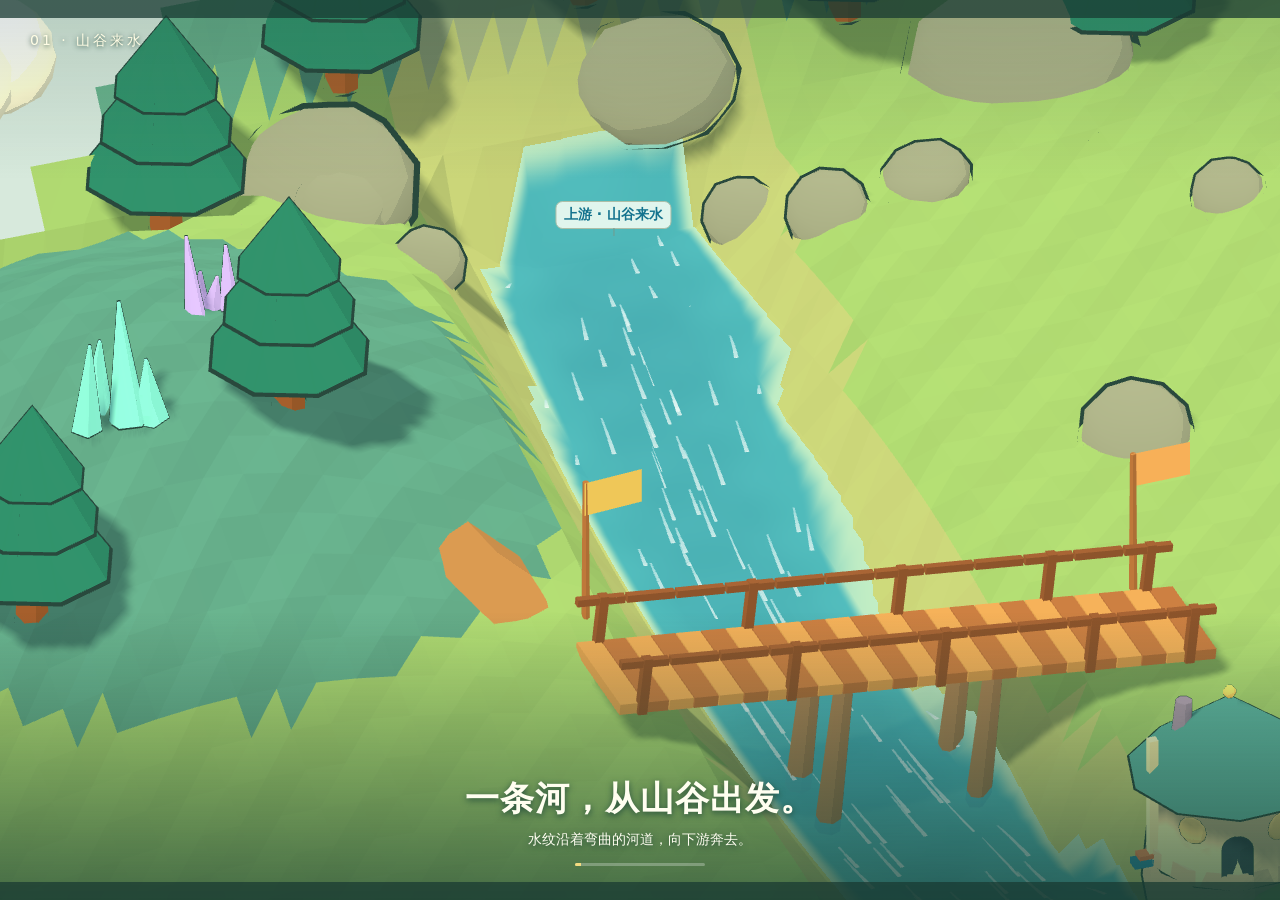
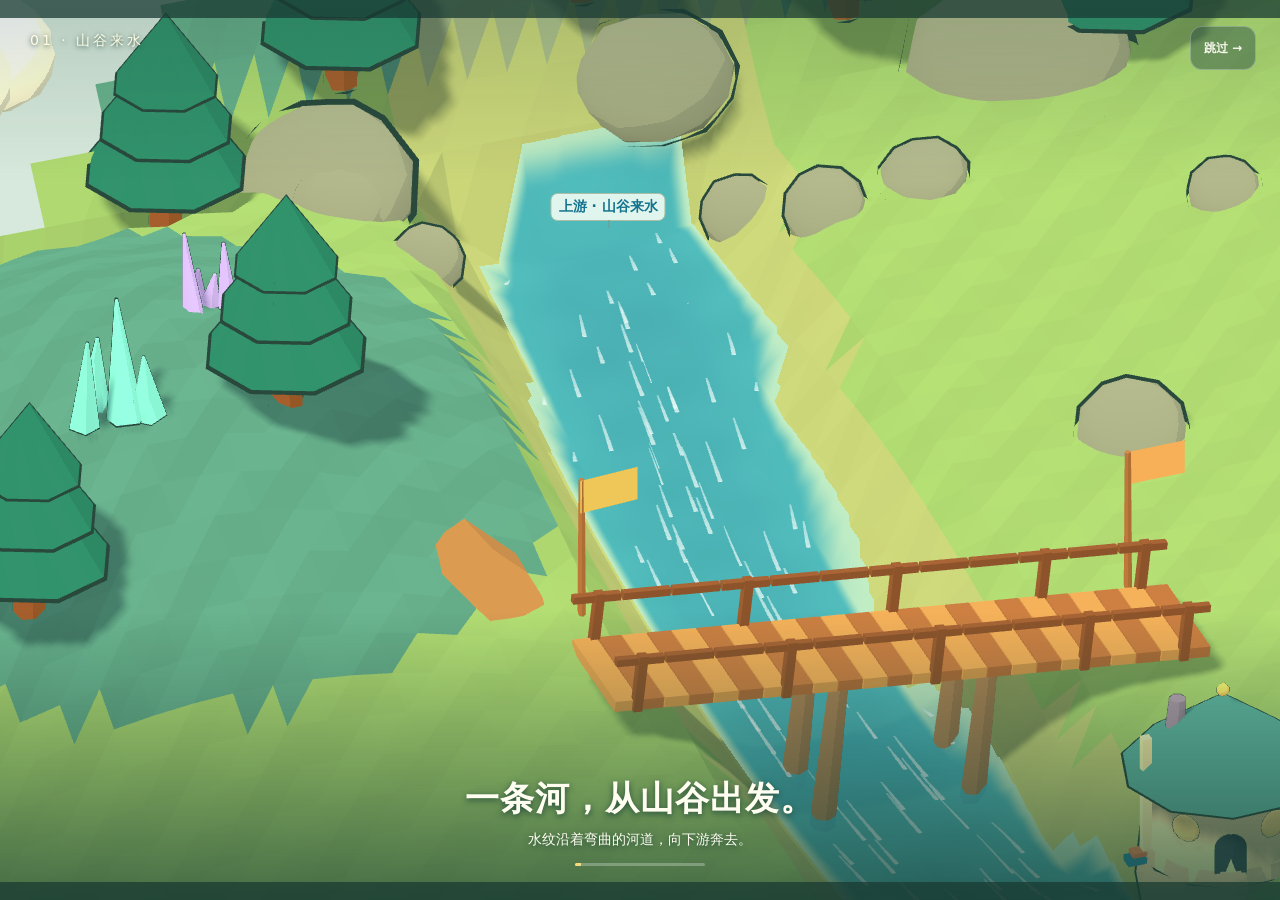
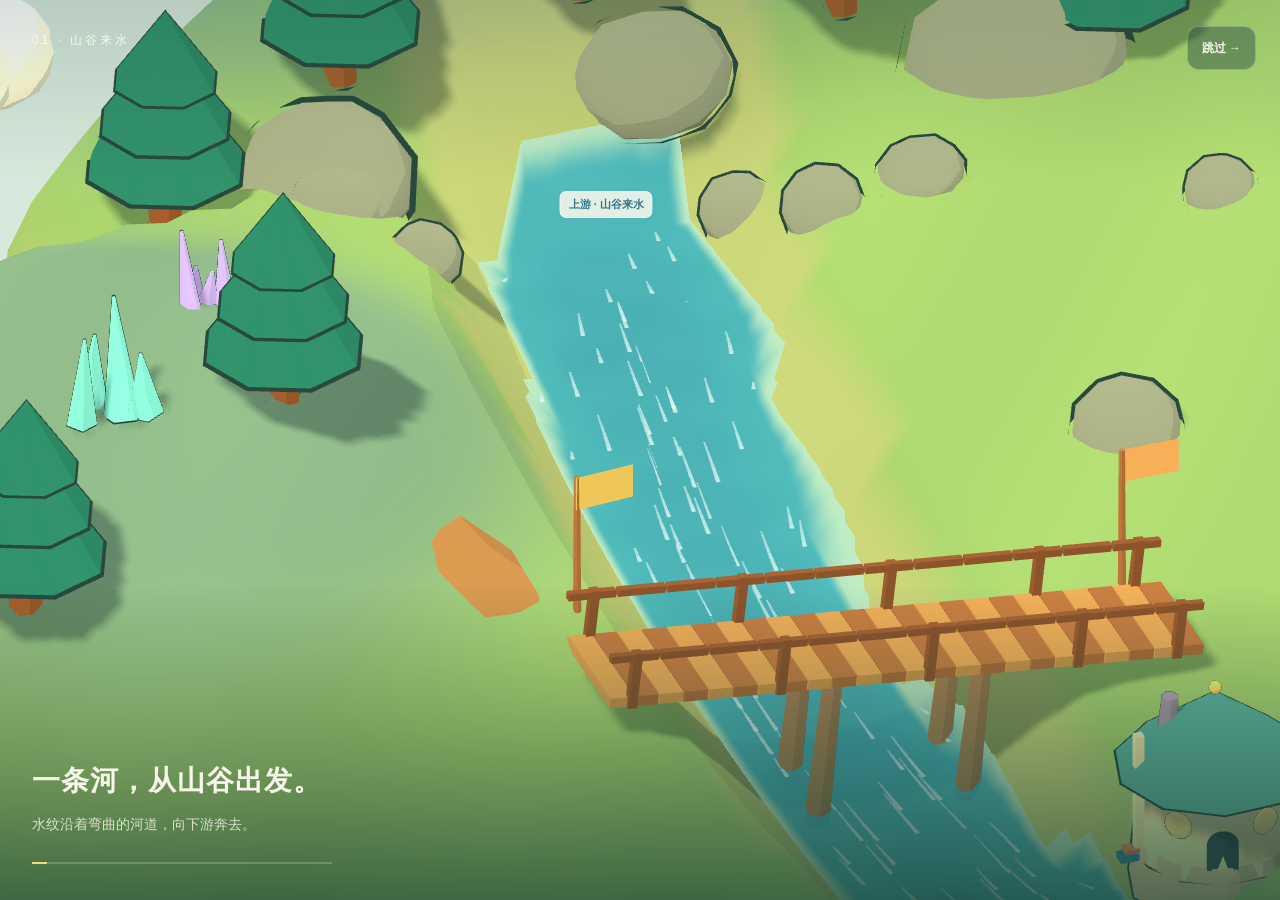
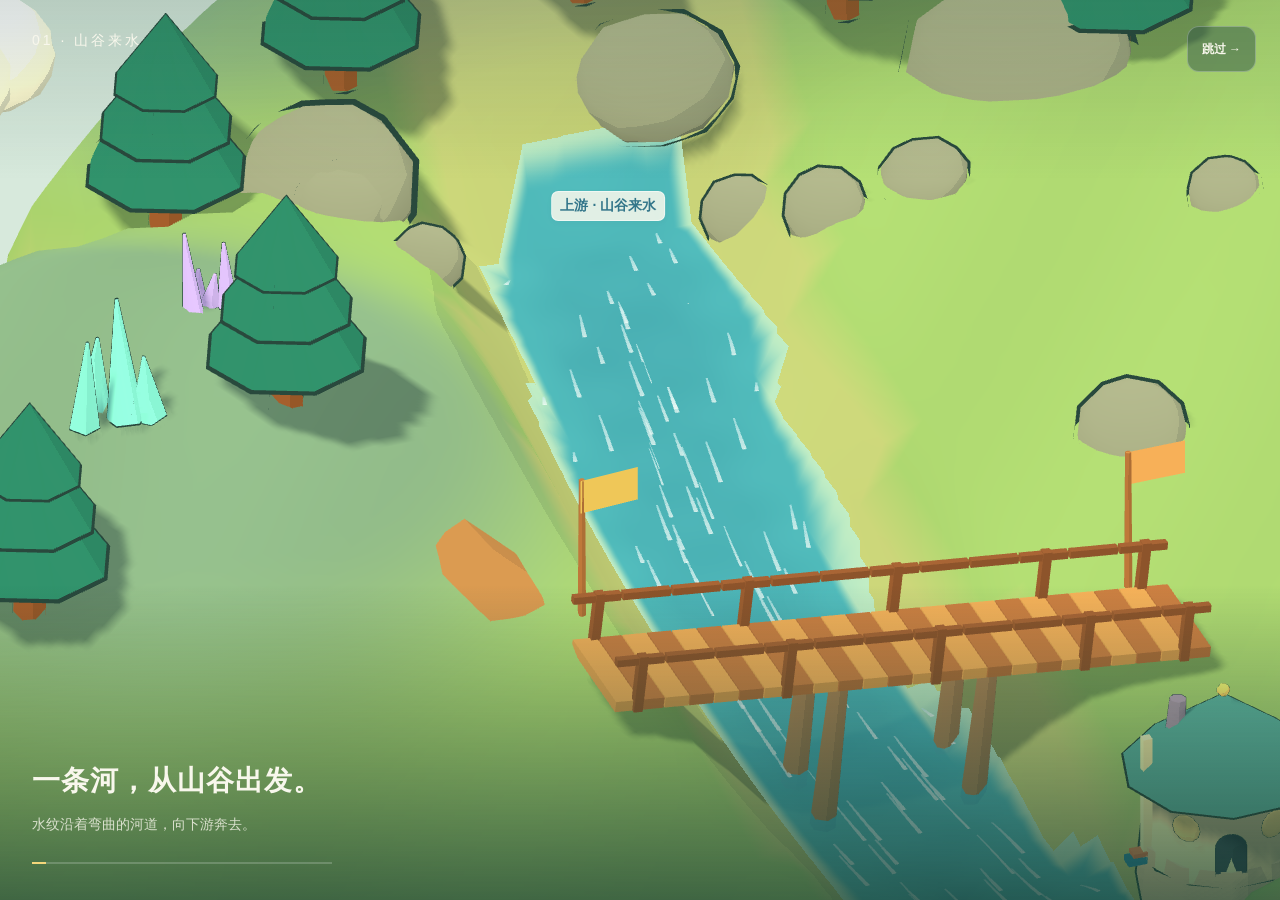
